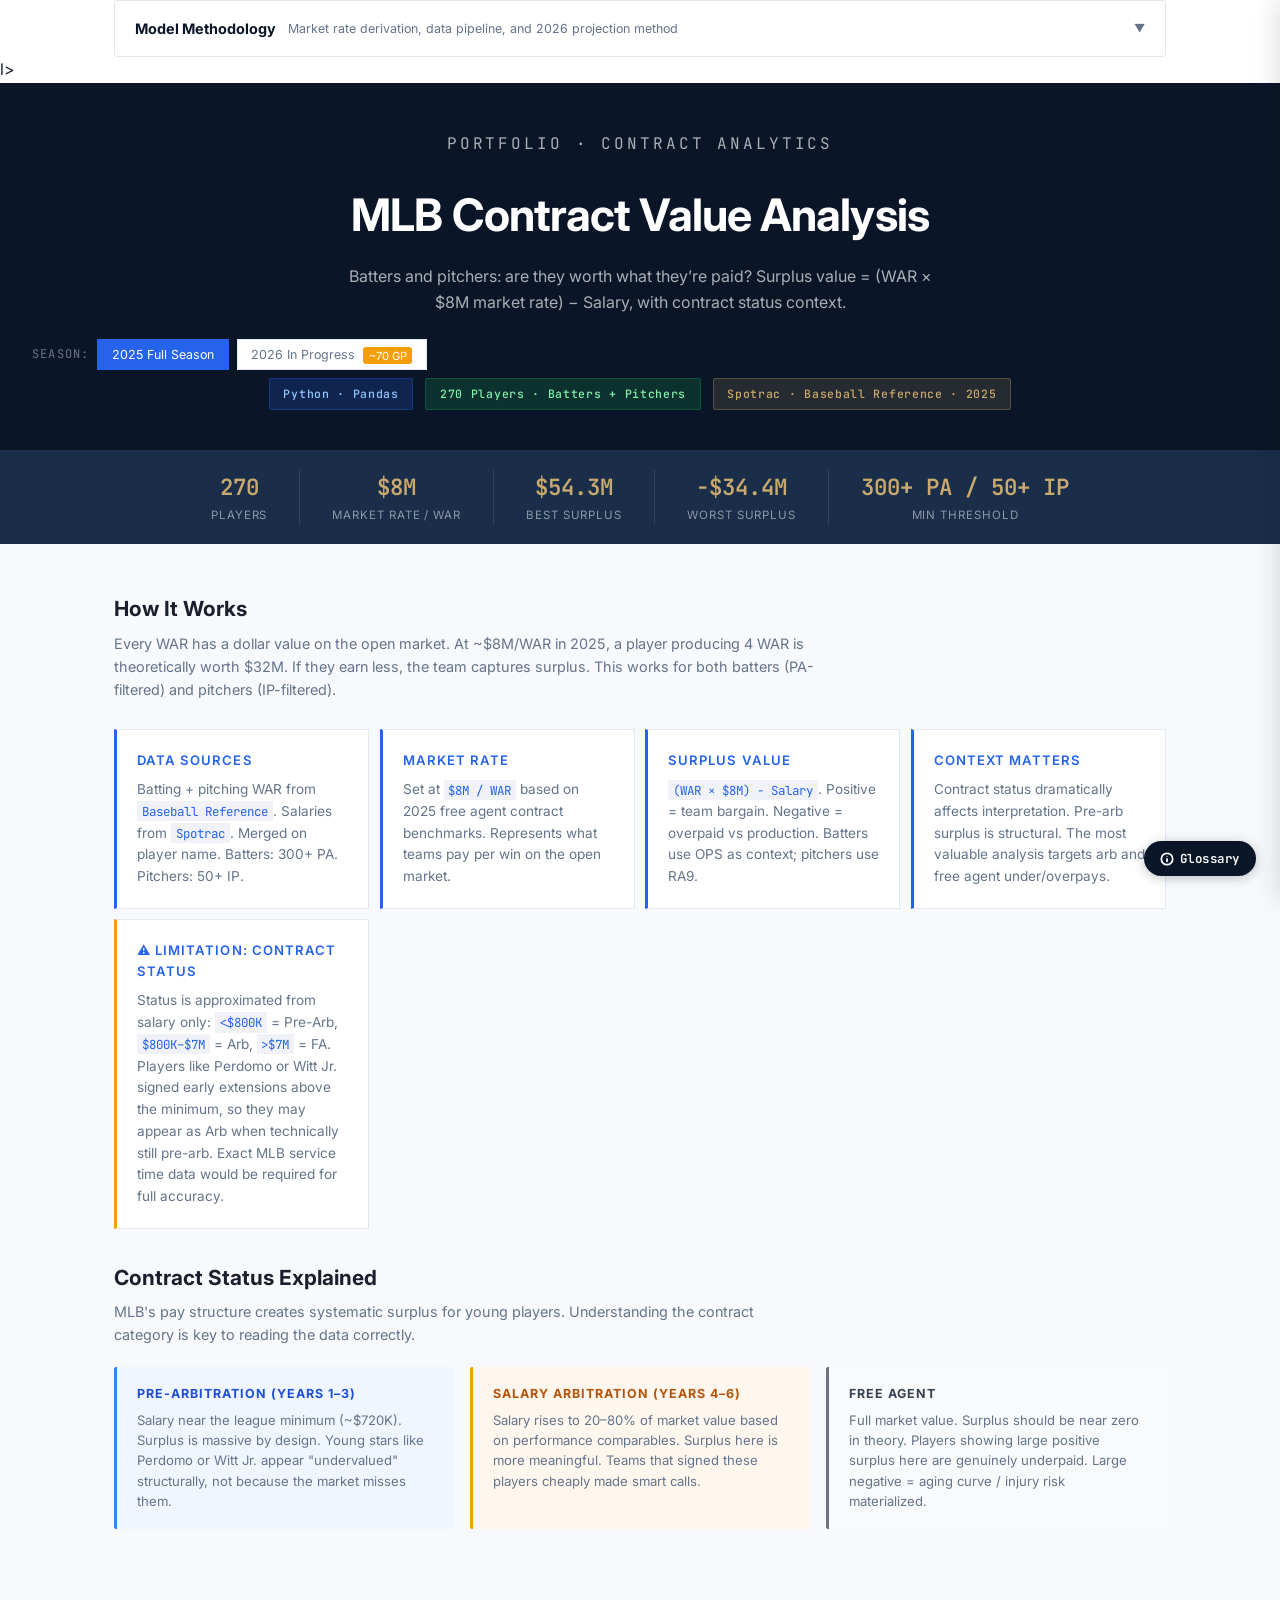
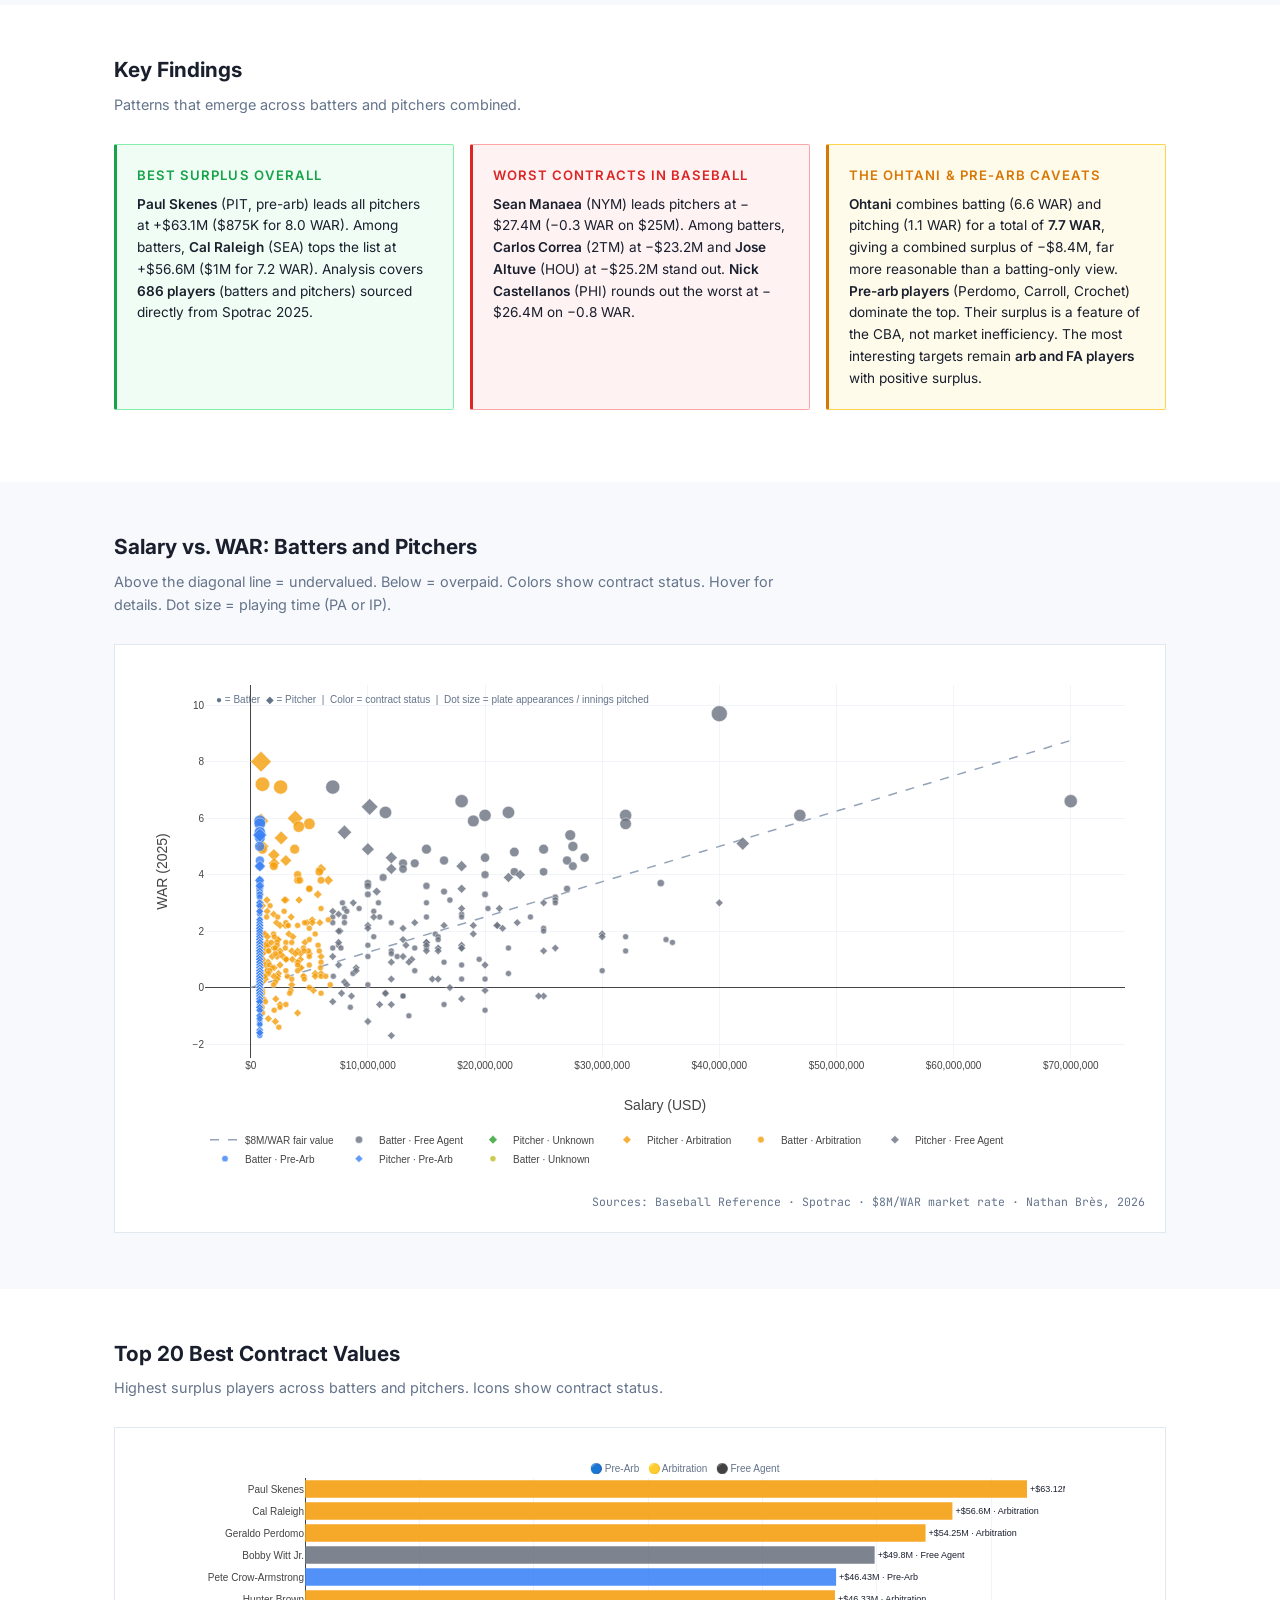
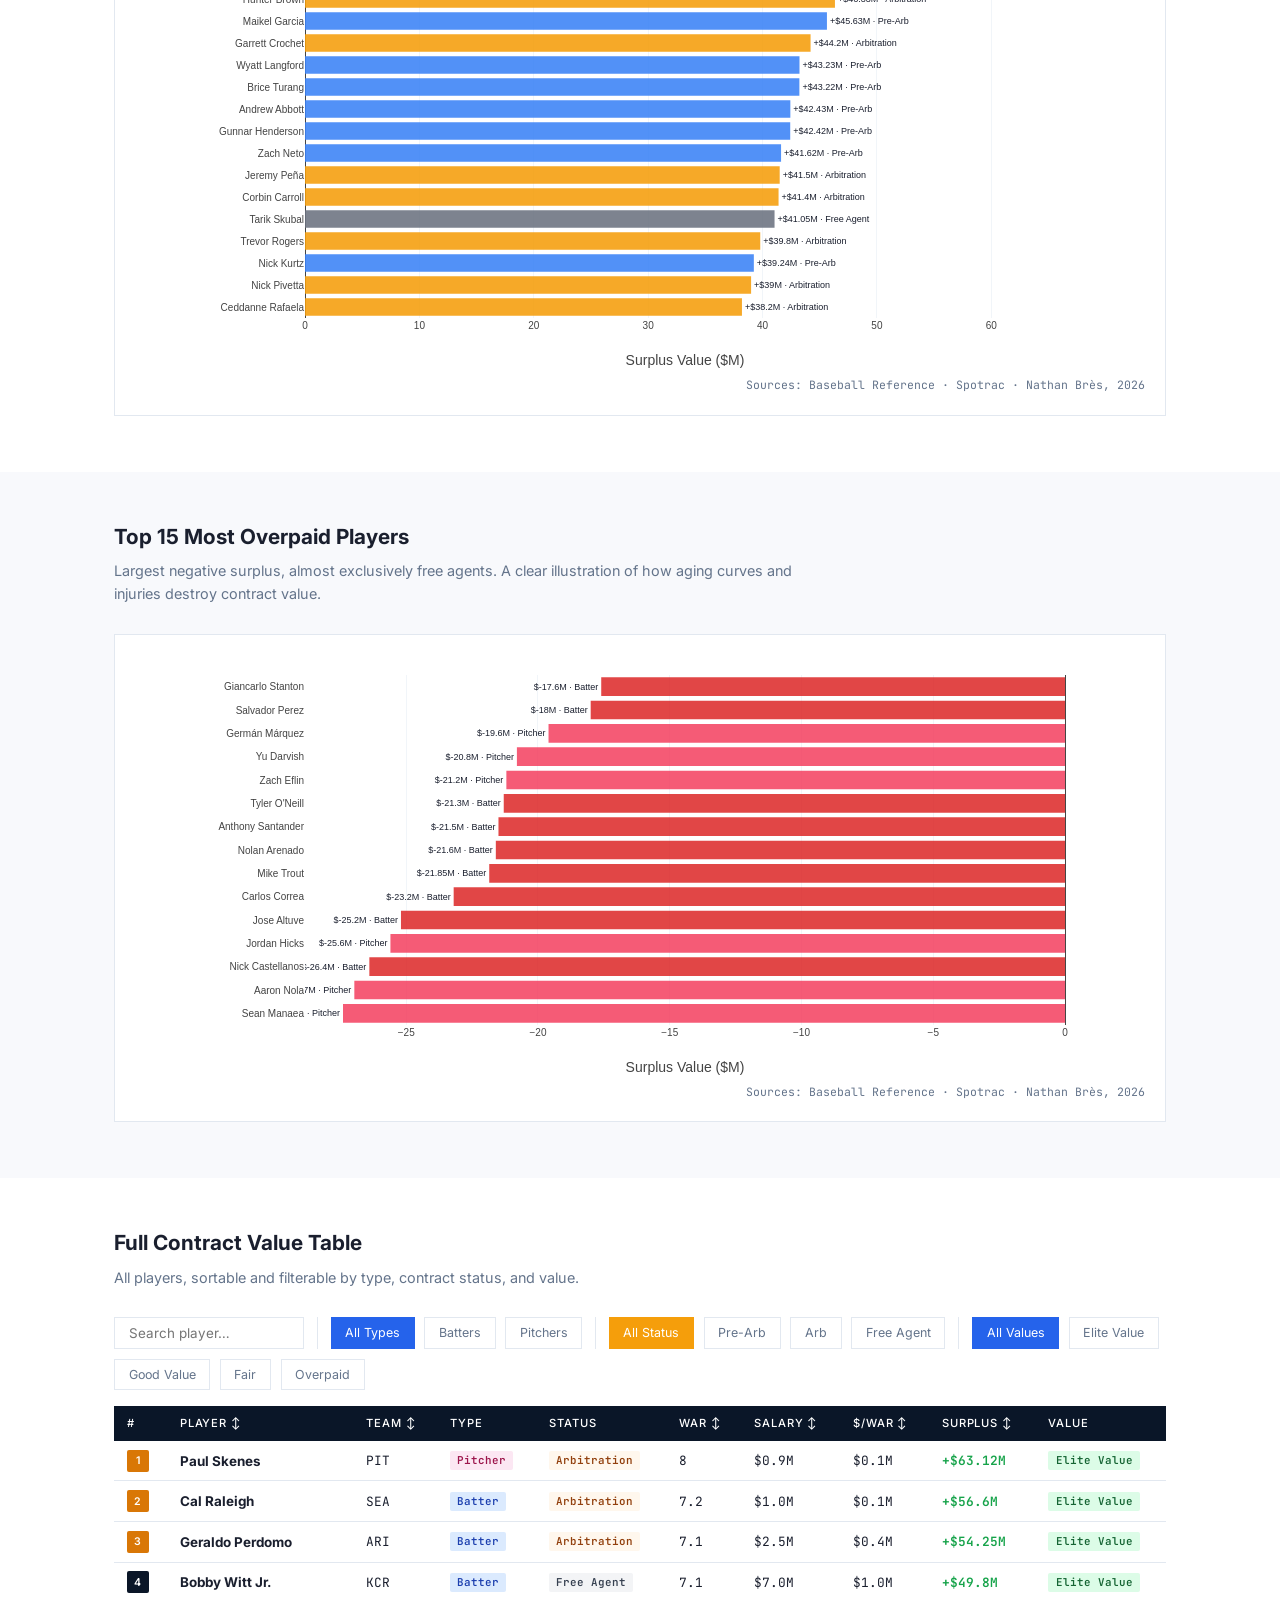
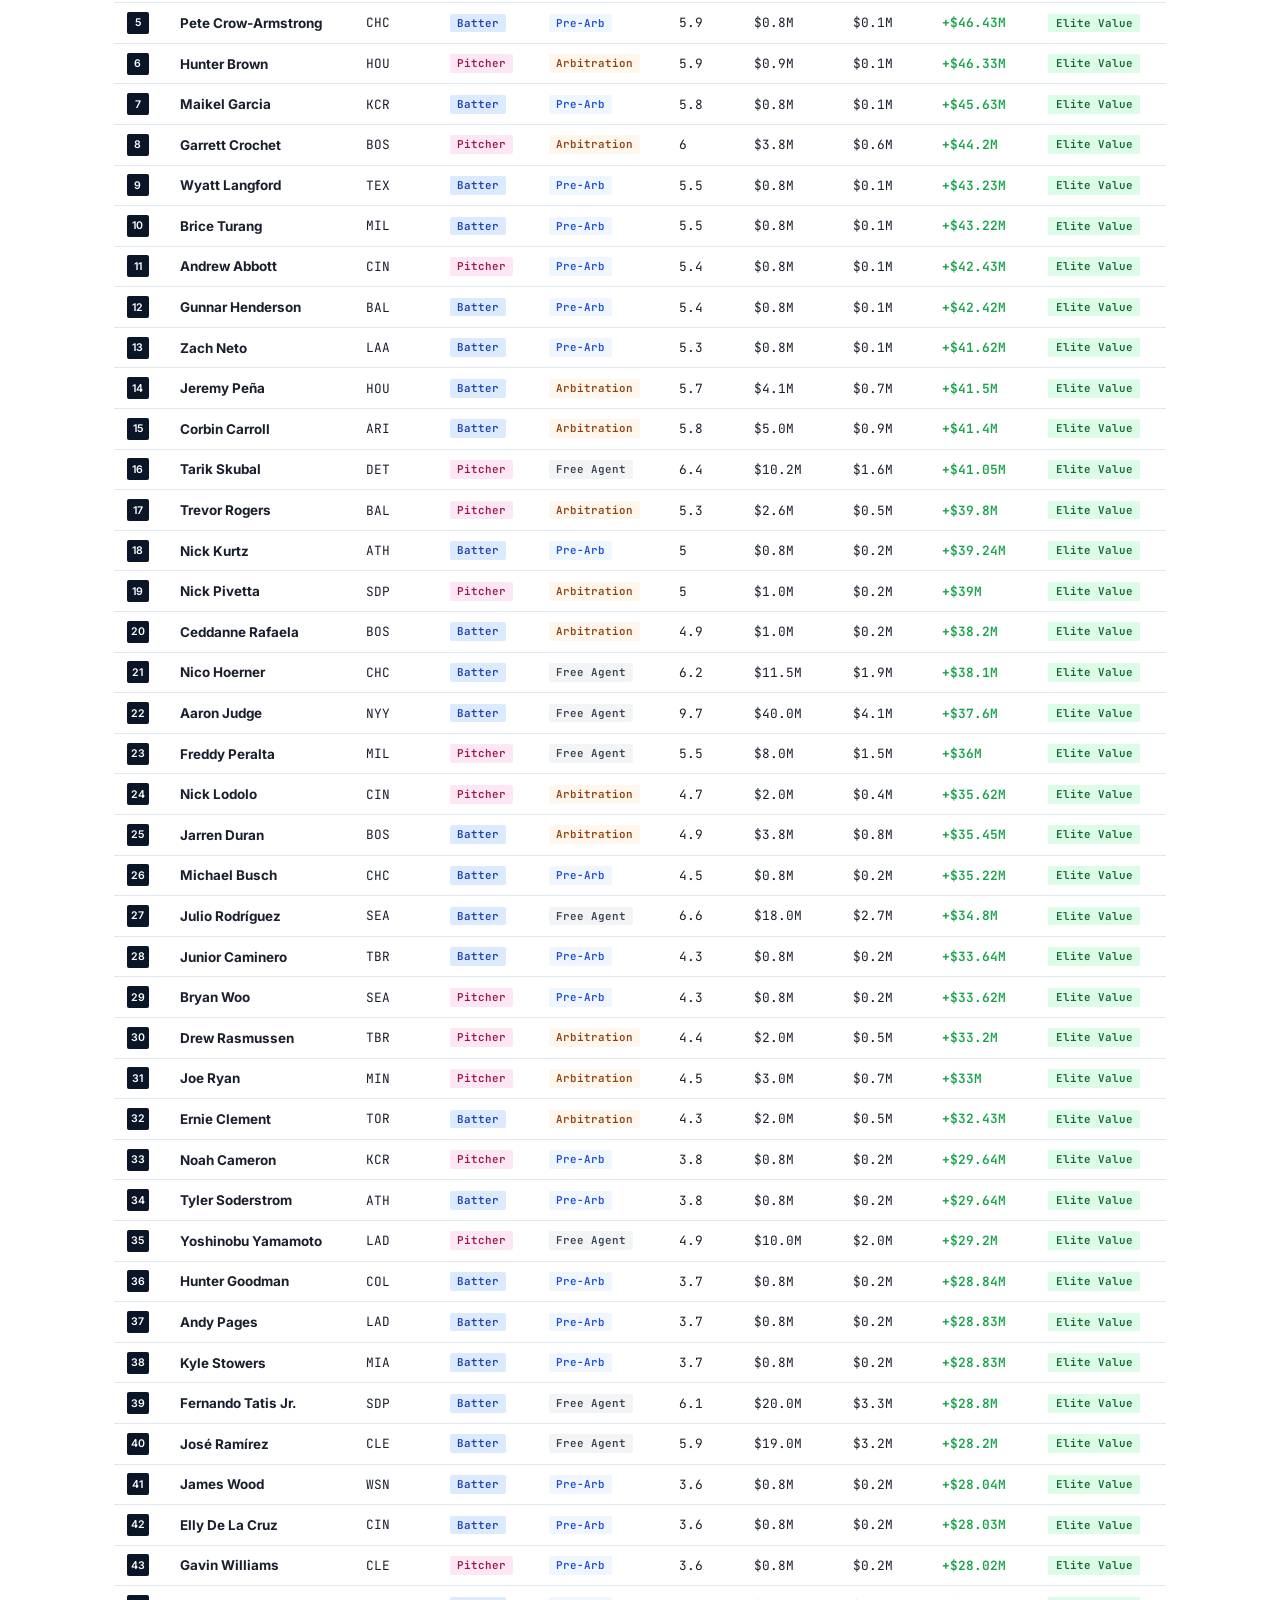
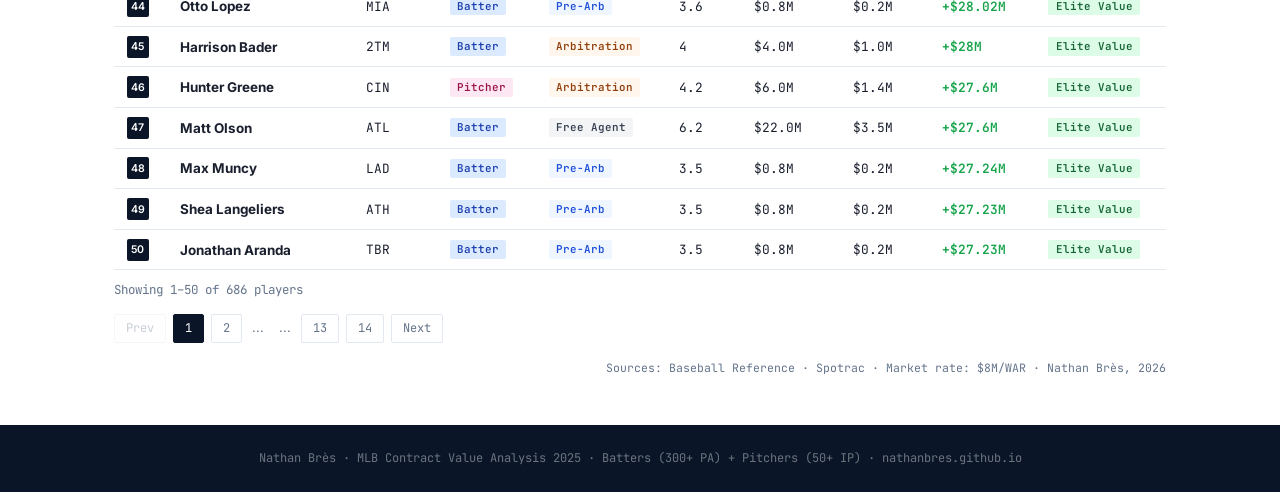
==== contract-value.html @ 03ee5c12 "Add Model Methodology accordion to OPS, Statcast, and Contract Value analyses" ====
<!DOCTYPE htm

<div class="section" style="padding-top:0">
  <div class="container">
    <details class="method-details">
      <summary class="method-summary">
        <span class="method-label">Model Methodology</span>
        <span class="method-hint">Market rate derivation, data pipeline, and 2026 projection method</span>
        <span class="method-chevron">&#9660;</span>
      </summary>
      <div class="method-body">
        <p class="method-intro">The surplus value framework converts WAR into dollars using an open-market rate, then compares that to actual salaries to identify mispriced contracts. Both the 2025 full-season dataset and a 2026 in-progress projection are available.</p>
        <h3 class="method-h3">The Surplus Value Formula</h3>
        <div class="method-formula"><code>Surplus Value ($M) = (WAR &times; $8M) &minus; Actual Salary</code></div>
        <p class="method-intro" style="margin-top:.75rem">Positive = player is underpaid relative to their production. Negative = overpaid. The $8M/WAR rate is the estimated free-agent market price per win in 2025, derived from multi-year free-agent contract analysis.</p>
        <h3 class="method-h3">Why $8M per WAR?</h3>
        <div class="method-grid">
          <div class="method-comp"><div class="method-comp-header"><span class="method-weight">$M</span><span class="method-comp-name">Free-agent benchmarks</span></div><p class="method-comp-desc">Analysis of 2023&ndash;2025 free-agent signings shows the market has paid approximately $7.5M&ndash;$9M per projected WAR. $8M is the midpoint estimate.</p></div>
          <div class="method-comp"><div class="method-comp-header"><span class="method-weight">!</span><span class="method-comp-name">FA rate only</span></div><p class="method-comp-desc">Pre-arb and arbitration players are structurally underpaid versus this rate. Their surplus reflects CBA rules, not individual market mispricing.</p></div>
        </div>
        <h3 class="method-h3">Data Pipeline</h3>
        <div class="method-example">
          <div class="method-ex-row"><span class="method-ex-label">WAR (batters)</span><span class="method-ex-val">Baseball Reference</span><span class="method-ex-note">min 200 PA (2025), min 100 PA (2026)</span></div>
          <div class="method-ex-row"><span class="method-ex-label">WAR (pitchers)</span><span class="method-ex-val">Baseball Reference</span><span class="method-ex-note">min 50 IP (2025), min 20 IP (2026)</span></div>
          <div class="method-ex-row"><span class="method-ex-label">Salaries</span><span class="method-ex-val">Spotrac</span><span class="method-ex-note">scraped via HTML source, 1,269+ players</span></div>
          <div class="method-ex-row"><span class="method-ex-label">Deduplication</span><span class="method-ex-val">Highest WAR kept</span><span class="method-ex-note">for mid-season trades (2TM/3TM entries)</span></div>
          <div class="method-ex-row highlight"><span class="method-ex-label">Total dataset</span><span class="method-ex-val">686 players (2025)</span><span class="method-ex-note">batters + pitchers combined</span></div>
        </div>
        <h3 class="method-h3">2026 Projection Method</h3>
        <div class="method-grid">
          <div class="method-comp"><div class="method-comp-header"><span class="method-weight">&#x21C4;</span><span class="method-comp-name">WAR annualization</span></div><p class="method-comp-desc">2026 WAR captured mid-season (~70 games) and projected over 162 games: <code>WAR_proj = WAR &times; (162 / 70)</code>. Treat as directional signal, not final verdict.</p></div>
          <div class="method-comp"><div class="method-comp-header"><span class="method-weight">!</span><span class="method-comp-name">Early-season noise</span></div><p class="method-comp-desc">Small-sample WAR in April&ndash;June is noisier than full-season WAR. Extreme 2026 values should be interpreted cautiously until more games are played.</p></div>
        </div>
        <p class="method-caveat">This model applies a single $8M/WAR rate uniformly across all positions. In practice, catchers, shortstops, and center fielders command positional premiums beyond raw WAR. The framework intentionally ignores positional context to keep surplus value calculations clean and comparable across the roster.</p>
      </div>
    </details>
  </div>
</div>

l>
<html lang="en">
<head>
  <meta charset="UTF-8"/>
  <meta name="viewport" content="width=device-width,initial-scale=1.0"/>
  <title>MLB Contract Value Analysis | Nathan Brès</title>
  <script src="https://cdn.plot.ly/plotly-2.27.0.min.js"></script>
  <link href="https://fonts.googleapis.com/css2?family=Inter:wght@300;400;500;600;700&family=JetBrains+Mono:wght@400;500&display=swap" rel="stylesheet"/>
  <style>
    :root{--bg:#fff;--bg2:#f8f9fc;--bg3:#f0f2f8;--navy:#0A1628;--navy2:#1a2e4a;--text:#1a1f2e;--muted:#64748b;--border:#e2e8f0;--blue:#2563eb;--green:#16a34a;--red:#dc2626;--gold:#d97706;--font:'Inter',sans-serif;--mono:'JetBrains Mono',monospace}
    *{box-sizing:border-box;margin:0;padding:0}
    body{font-family:var(--font);background:var(--bg);color:var(--text);line-height:1.6}
    .page-header{background:var(--navy);color:#fff;padding:3rem 2rem 2.5rem;text-align:center}
    .eyebrow{font-family:var(--mono);font-size:.72rem;letter-spacing:.18em;text-transform:uppercase;color:#C8A96E;margin-bottom:.75rem}
    .page-header h1{font-size:clamp(1.8rem,4vw,2.8rem);font-weight:700;letter-spacing:-.02em;margin-bottom:.75rem}
    .page-header p{font-size:1rem;color:rgba(255,255,255,.65);max-width:620px;margin:0 auto 1.5rem}
    .badges{display:flex;gap:.75rem;justify-content:center;flex-wrap:wrap}
    .badge{font-family:var(--mono);font-size:.72rem;padding:.35rem .85rem;border-radius:2px;letter-spacing:.06em;font-weight:500}
    .badge-blue{background:rgba(37,99,235,.2);color:#93c5fd;border:1px solid rgba(37,99,235,.3)}
    .badge-green{background:rgba(22,163,74,.2);color:#86efac;border:1px solid rgba(22,163,74,.3)}
    .badge-gold{background:rgba(200,169,110,.15);color:#C8A96E;border:1px solid rgba(200,169,110,.3)}
    .stats-bar{background:var(--navy2);padding:1.25rem 2rem}
    .stats-inner{max-width:1100px;margin:0 auto;display:flex;gap:2rem;justify-content:center;flex-wrap:wrap}
    .stat-item{text-align:center}
    .stat-value{font-family:var(--mono);font-size:1.4rem;font-weight:600;color:#C8A96E;display:block}
    .stat-label{font-size:.72rem;color:rgba(255,255,255,.5);letter-spacing:.08em;text-transform:uppercase}
    .stat-div{width:1px;background:rgba(255,255,255,.1);align-self:stretch}
    .container{max-width:1100px;margin:0 auto;padding:0 1.5rem}
    .section{padding:3rem 1.5rem}
    .section:nth-child(even){background:var(--bg2)}
    .section-title{font-size:1.3rem;font-weight:700;margin-bottom:.4rem}
    .section-desc{font-size:.9rem;color:var(--muted);margin-bottom:1.75rem;max-width:700px}
    .method-grid{display:grid;grid-template-columns:repeat(auto-fit,minmax(210px,1fr));gap:1rem;margin-bottom:1.5rem}
    .method-card{background:var(--bg);border:1px solid var(--border);padding:1.25rem;border-left:3px solid var(--blue)}
    .method-card h4{font-size:.82rem;font-weight:600;color:var(--blue);text-transform:uppercase;letter-spacing:.08em;margin-bottom:.5rem}
    .method-card p{font-size:.85rem;color:var(--muted);line-height:1.6}
    .method-card code{font-family:var(--mono);font-size:.78rem;background:var(--bg3);padding:.1rem .3rem;color:var(--blue)}
    /* Contract status explainer */
    .status-grid{display:grid;grid-template-columns:repeat(auto-fit,minmax(200px,1fr));gap:1rem;margin-bottom:1.75rem}
    .status-card{padding:1.1rem 1.25rem;border-radius:2px;border-left:3px solid}
    .status-card.pre{background:#eff6ff;border-color:#3b82f6}
    .status-card.arb{background:#fff7ed;border-color:#f59e0b}
    .status-card.fa{background:#f9fafb;border-color:#6b7280}
    .status-card h4{font-size:.78rem;font-weight:700;text-transform:uppercase;letter-spacing:.08em;margin-bottom:.35rem}
    .status-card.pre h4{color:#1d4ed8}
    .status-card.arb h4{color:#b45309}
    .status-card.fa h4{color:#374151}
    .status-card p{font-size:.82rem;color:var(--muted);line-height:1.55}
    .key-findings{display:grid;grid-template-columns:repeat(auto-fit,minmax(280px,1fr));gap:1rem;margin-bottom:1.5rem}
    .finding-card{padding:1.25rem;border-radius:2px}
    .finding-card.green{background:#f0fdf4;border:1px solid #86efac;border-left:3px solid var(--green)}
    .finding-card.red{background:#fef2f2;border:1px solid #fca5a5;border-left:3px solid var(--red)}
    .finding-card.gold{background:#fffbeb;border:1px solid #fcd34d;border-left:3px solid var(--gold)}
    .finding-card h4{font-size:.82rem;font-weight:600;text-transform:uppercase;letter-spacing:.08em;margin-bottom:.5rem}
    .finding-card.green h4{color:var(--green)}.finding-card.red h4{color:var(--red)}.finding-card.gold h4{color:var(--gold)}
    .finding-card p{font-size:.85rem;color:var(--text);line-height:1.6}
    .finding-card strong{font-weight:600}
    .chart-box{background:var(--bg);border:1px solid var(--border);padding:1.25rem;margin-bottom:.5rem}
    .chart-source{font-size:.72rem;color:var(--muted);font-family:var(--mono);text-align:right;padding-top:.5rem}
    /* Filters row */
    .filter-row{display:flex;gap:.6rem;flex-wrap:wrap;margin-bottom:1rem;align-items:center}
    .search-input{padding:.45rem .9rem;border:1px solid var(--border);background:var(--bg);font-family:var(--font);font-size:.84rem;color:var(--text);outline:none;width:190px}
    .search-input:focus{border-color:var(--blue)}
    .filter-btn{padding:.45rem .85rem;border:1px solid var(--border);background:var(--bg);font-family:var(--font);font-size:.78rem;color:var(--muted);cursor:pointer;transition:all .15s;white-space:nowrap}
    .filter-btn.active,.filter-btn:hover{background:var(--blue);color:#fff;border-color:var(--blue)}
    .filter-btn.arb.active,.filter-btn.arb:hover{background:#f59e0b;border-color:#f59e0b}
    .filter-btn.fa.active,.filter-btn.fa:hover{background:#374151;border-color:#374151}
    .filter-sep{width:1px;background:var(--border);align-self:stretch;margin:0 .2rem}
    /* Table */
    .val-table{width:100%;border-collapse:collapse;font-size:.84rem}
    .val-table th{background:var(--navy);color:#fff;padding:.65rem .8rem;text-align:left;font-size:.7rem;letter-spacing:.08em;text-transform:uppercase;font-weight:500;white-space:nowrap;cursor:pointer;user-select:none}
    .val-table th:hover{background:var(--navy2)}
    .val-table td{padding:.55rem .8rem;border-bottom:1px solid var(--border)}
    .val-table tr:hover td{background:var(--bg2)}
    .tag{font-size:.68rem;font-weight:600;padding:.15rem .45rem;border-radius:2px;font-family:var(--mono);white-space:nowrap}
    .tag-elite{background:#dcfce7;color:#166534}
    .tag-good{background:#d1fae5;color:#065f46}
    .tag-fair{background:#f3f4f6;color:#374151}
    .tag-over{background:#fee2e2;color:#991b1b}
    .tag-unknown{background:#f1f5f9;color:#94a3b8}
    .tag-bat{background:#dbeafe;color:#1e40af}
    .tag-pit{background:#fce7f3;color:#9d174d}
    .tag-pre{background:#eff6ff;color:#1d4ed8}
    .tag-arb{background:#fff7ed;color:#92400e}
    .tag-fa{background:#f3f4f6;color:#374151}
    .mono{font-family:var(--mono);font-size:.8rem}
    .pos-val{color:var(--green);font-weight:600;font-family:var(--mono);font-size:.8rem}
    .neg-val{color:var(--red);font-weight:500;font-family:var(--mono);font-size:.8rem}
    .rank-badge{display:inline-flex;align-items:center;justify-content:center;width:22px;height:22px;background:var(--navy);color:#fff;font-size:.66rem;font-weight:600;border-radius:2px}
    .rank-badge.top3{background:#d97706}
    .page-footer{background:var(--navy);color:rgba(255,255,255,.4);text-align:center;padding:1.5rem;font-size:.75rem;font-family:var(--mono)}
    .pagination{display:flex;gap:.4rem;align-items:center;margin-top:.85rem;flex-wrap:wrap}
    .page-btn{padding:.35rem .7rem;border:1px solid var(--border);background:var(--bg);font-family:var(--mono);font-size:.75rem;color:var(--muted);cursor:pointer;border-radius:2px;transition:all .15s}
    .page-btn:hover,.page-btn.active{background:var(--navy);color:#fff;border-color:var(--navy)}
    .page-btn:disabled{opacity:.35;cursor:default}
    @media(max-width:640px){
      .stats-inner{gap:1rem}.stat-div{display:none}
      .val-table{font-size:.73rem}.val-table th,.val-table td{padding:.4rem .45rem}
      .val-table th:nth-child(6),.val-table td:nth-child(6),
      .val-table th:nth-child(7),.val-table td:nth-child(7),
      .val-table th:nth-child(9),.val-table td:nth-child(9){display:none}
    }
  .method-details{border:1px solid var(--border);border-radius:3px;background:var(--bg)}
    .method-summary{display:flex;align-items:center;gap:.75rem;padding:1rem 1.25rem;cursor:pointer;list-style:none;user-select:none}
    .method-summary::-webkit-details-marker{display:none}
    .method-summary:hover{background:var(--bg2)}
    .method-label{font-weight:700;font-size:.9rem;color:var(--navy)}
    .method-hint{font-size:.78rem;color:var(--muted);flex:1}
    .method-chevron{font-size:.7rem;color:var(--muted);transition:transform .2s}
    details[open] .method-chevron{transform:rotate(180deg)}
    .method-body{padding:1.25rem 1.25rem 1.5rem;border-top:1px solid var(--border)}
    .method-intro{font-size:.85rem;color:var(--text);line-height:1.6;margin-bottom:1.25rem}
    .method-h3{font-size:.8rem;font-weight:700;text-transform:uppercase;letter-spacing:.08em;color:var(--muted);margin:1.25rem 0 .6rem}
    .method-formula{background:var(--bg2);border:1px solid var(--border);border-radius:2px;padding:.9rem 1rem;margin-bottom:1rem}
    .method-formula code{font-family:var(--mono);font-size:.78rem;color:var(--navy);line-height:1.6}
    .method-grid{display:grid;grid-template-columns:repeat(auto-fill,minmax(240px,1fr));gap:.65rem;margin-bottom:1rem}
    .method-comp{background:var(--bg2);border:1px solid var(--border);border-radius:2px;padding:.8rem .9rem}
    .method-comp-header{display:flex;align-items:center;gap:.5rem;margin-bottom:.35rem}
    .method-weight{background:var(--navy);color:#fff;font-family:var(--mono);font-size:.7rem;font-weight:700;padding:.15rem .4rem;border-radius:2px}
    .method-comp-name{font-weight:700;font-size:.82rem;color:var(--navy)}
    .method-comp-desc{font-size:.78rem;color:var(--muted);line-height:1.5;margin:0}
    .method-example{background:var(--bg2);border:1px solid var(--border);border-radius:2px;overflow:hidden;margin-bottom:1rem}
    .method-ex-row{display:grid;grid-template-columns:140px 1fr 1fr;align-items:center;padding:.5rem .9rem;border-bottom:1px solid var(--border);font-size:.78rem}
    .method-ex-row:last-child{border-bottom:none}
    .method-ex-row.highlight{background:#f0fdf4}
    .method-ex-label{font-family:var(--mono);font-size:.72rem;color:var(--muted)}
    .method-ex-val{font-weight:700;color:var(--navy)}
    .method-ex-note{color:var(--muted);font-size:.72rem}
    .method-caveat{font-size:.75rem;color:var(--muted);line-height:1.55;font-style:italic;margin:0}
    @media(max-width:640px){.method-ex-row{grid-template-columns:120px 1fr}.method-ex-note{display:none}.method-grid{grid-template-columns:1fr}}
    </style>
</head>
<body>

<div class="page-header">
  <p class="eyebrow">Portfolio · Contract Analytics</p>
  <h1>MLB Contract Value Analysis</h1>
  <p>Batters and pitchers: are they worth what they’re paid? Surplus value = (WAR × $8M market rate) − Salary, with contract status context.</p>
  <div style="margin:1rem 0 .5rem;display:flex;align-items:center;gap:.5rem;flex-wrap:wrap">
    <span style="font-family:var(--mono);font-size:.75rem;color:var(--muted);text-transform:uppercase;letter-spacing:.1em">Season:</span>
    <button id="btn-2025" class="filter-btn active" onclick="switchYear(2025)">2025 Full Season</button>
    <button id="btn-2026" class="filter-btn" onclick="switchYear(2026)">2026 In Progress <span style="font-size:.7rem;background:#f59e0b;color:#fff;padding:.1rem .35rem;border-radius:3px;margin-left:.25rem">~70 GP</span></button>
  </div>
  <p id="year-note-2026" style="display:none;font-size:.8rem;color:var(--muted);font-style:italic;margin:.25rem 0 .75rem">2026 WAR is projected over a full season based on current pace (70 games played). Treat as early-season signal, not final verdict.</p>
  <div class="badges">
    <span class="badge badge-blue">Python · Pandas</span>
    <span class="badge badge-green">270 Players · Batters + Pitchers</span>
    <span class="badge badge-gold">Spotrac · Baseball Reference · 2025</span>
  </div>
</div>

<div class="stats-bar">
  <div class="stats-inner">
    <div class="stat-item"><span class="stat-value" id="stat-total">270</span><span class="stat-label">Players</span></div>
    <div class="stat-div"></div>
    <div class="stat-item"><span class="stat-value">$8M</span><span class="stat-label">Market Rate / WAR</span></div>
    <div class="stat-div"></div>
    <div class="stat-item"><span class="stat-value">$54.3M</span><span class="stat-label">Best Surplus</span></div>
    <div class="stat-div"></div>
    <div class="stat-item"><span class="stat-value">−$34.4M</span><span class="stat-label">Worst Surplus</span></div>
    <div class="stat-div"></div>
    <div class="stat-item"><span class="stat-value">300+ PA / 50+ IP</span><span class="stat-label">Min Threshold</span></div>
  </div>
</div>

<!-- Methodology -->
<div class="section">
  <div class="container">
    <h2 class="section-title">How It Works</h2>
    <p class="section-desc">Every WAR has a dollar value on the open market. At ~$8M/WAR in 2025, a player producing 4 WAR is theoretically worth $32M. If they earn less, the team captures surplus. This works for both batters (PA-filtered) and pitchers (IP-filtered).</p>
    <div class="method-grid">
      <div class="method-card">
        <h4>Data Sources</h4>
        <p>Batting + pitching WAR from <code>Baseball Reference</code>. Salaries from <code>Spotrac</code>. Merged on player name. Batters: 300+ PA. Pitchers: 50+ IP.</p>
      </div>
      <div class="method-card">
        <h4>Market Rate</h4>
        <p>Set at <code>$8M / WAR</code> based on 2025 free agent contract benchmarks. Represents what teams pay per win on the open market.</p>
      </div>
      <div class="method-card">
        <h4>Surplus Value</h4>
        <p><code>(WAR × $8M) − Salary</code>. Positive = team bargain. Negative = overpaid vs production. Batters use OPS as context; pitchers use RA9.</p>
      </div>
      <div class="method-card">
        <h4>Context Matters</h4>
        <p>Contract status dramatically affects interpretation. Pre-arb surplus is structural. The most valuable analysis targets arb and free agent under/overpays.</p>
      </div>
      <div class="method-card" style="border-left-color:#f59e0b">
        <h4>⚠ Limitation: Contract Status</h4>
        <p>Status is approximated from salary only: <code>&lt;$800K</code> = Pre-Arb, <code>$800K–$7M</code> = Arb, <code>&gt;$7M</code> = FA. Players like Perdomo or Witt Jr. signed early extensions above the minimum, so they may appear as Arb when technically still pre-arb. Exact MLB service time data would be required for full accuracy.</p>
      </div>
    </div>

    <h2 class="section-title" style="margin-top:2rem">Contract Status Explained</h2>
    <p class="section-desc" style="margin-bottom:1.25rem">MLB's pay structure creates systematic surplus for young players. Understanding the contract category is key to reading the data correctly.</p>
    <div class="status-grid">
      <div class="status-card pre">
        <h4>Pre-Arbitration (Years 1–3)</h4>
        <p>Salary near the league minimum (~$720K). Surplus is massive by design. Young stars like Perdomo or Witt Jr. appear "undervalued" structurally, not because the market misses them.</p>
      </div>
      <div class="status-card arb">
        <h4>Salary Arbitration (Years 4–6)</h4>
        <p>Salary rises to 20–80% of market value based on performance comparables. Surplus here is more meaningful. Teams that signed these players cheaply made smart calls.</p>
      </div>
      <div class="status-card fa">
        <h4>Free Agent</h4>
        <p>Full market value. Surplus should be near zero in theory. Players showing large positive surplus here are genuinely underpaid. Large negative = aging curve / injury risk materialized.</p>
      </div>
    </div>
  </div>
</div>

<!-- Key Findings -->
<div class="section">
  <div class="container">
    <h2 class="section-title">Key Findings</h2>
    <p class="section-desc">Patterns that emerge across batters and pitchers combined.</p>
    <div class="key-findings">
      <div class="finding-card green">
        <h4>Best Surplus Overall</h4>
        <p><strong>Paul Skenes</strong> (PIT, pre-arb) leads all pitchers at +$63.1M ($875K for 8.0 WAR). Among batters, <strong>Cal Raleigh</strong> (SEA) tops the list at +$56.6M ($1M for 7.2 WAR). Analysis covers <strong>686 players</strong> (batters and pitchers) sourced directly from Spotrac 2025.</p>
      </div>
      <div class="finding-card red">
        <h4>Worst Contracts in Baseball</h4>
        <p><strong>Sean Manaea</strong> (NYM) leads pitchers at −$27.4M (−0.3 WAR on $25M). Among batters, <strong>Carlos Correa</strong> (2TM) at −$23.2M and <strong>Jose Altuve</strong> (HOU) at −$25.2M stand out. <strong>Nick Castellanos</strong> (PHI) rounds out the worst at −$26.4M on −0.8 WAR.</p>
      </div>
      <div class="finding-card gold">
        <h4>The Ohtani & Pre-Arb Caveats</h4>
        <p><strong>Ohtani</strong> combines batting (6.6 WAR) and pitching (1.1 WAR) for a total of <strong>7.7 WAR</strong>, giving a combined surplus of −$8.4M, far more reasonable than a batting-only view. <strong>Pre-arb players</strong> (Perdomo, Carroll, Crochet) dominate the top. Their surplus is a feature of the CBA, not market inefficiency. The most interesting targets remain <strong>arb and FA players</strong> with positive surplus.</p>
      </div>
    </div>
  </div>
</div>

<!-- Scatter -->
<div class="section">
  <div class="container">
    <h2 class="section-title">Salary vs. WAR: Batters and Pitchers</h2>
    <p class="section-desc">Above the diagonal line = undervalued. Below = overpaid. Colors show contract status. Hover for details. Dot size = playing time (PA or IP).</p>
    <div class="chart-box">
      <div id="chart-scatter" style="height:520px"></div>
      <div class="chart-source">Sources: Baseball Reference · Spotrac · $8M/WAR market rate · Nathan Brès, 2026</div>
    </div>
  </div>
</div>

<!-- Top 20 -->
<div class="section">
  <div class="container">
    <h2 class="section-title">Top 20 Best Contract Values</h2>
    <p class="section-desc">Highest surplus players across batters and pitchers. Icons show contract status.</p>
    <div class="chart-box">
      <div id="chart-top" style="height:520px"></div>
      <div class="chart-source">Sources: Baseball Reference · Spotrac · Nathan Brès, 2026</div>
    </div>
  </div>
</div>

<!-- Bottom 15 -->
<div class="section">
  <div class="container">
    <h2 class="section-title">Top 15 Most Overpaid Players</h2>
    <p class="section-desc">Largest negative surplus, almost exclusively free agents. A clear illustration of how aging curves and injuries destroy contract value.</p>
    <div class="chart-box">
      <div id="chart-bot" style="height:420px"></div>
      <div class="chart-source">Sources: Baseball Reference · Spotrac · Nathan Brès, 2026</div>
    </div>
  </div>
</div>

<!-- Full Table -->
<div class="section">
  <div class="container">
    <h2 class="section-title">Full Contract Value Table</h2>
    <p class="section-desc">All players, sortable and filterable by type, contract status, and value.</p>
    <div class="filter-row">
      <input class="search-input" id="searchInput" type="text" placeholder="Search player…"/>
      <div class="filter-sep"></div>
      <button class="filter-btn active" onclick="setFilter('type','all',this)">All Types</button>
      <button class="filter-btn" onclick="setFilter('type','Batter',this)">Batters</button>
      <button class="filter-btn" onclick="setFilter('type','Pitcher',this)">Pitchers</button>
      <div class="filter-sep"></div>
      <button class="filter-btn active arb" onclick="setFilter('status','all',this)">All Status</button>
      <button class="filter-btn arb" onclick="setFilter('status','Pre-Arb',this)">Pre-Arb</button>
      <button class="filter-btn arb" onclick="setFilter('status','Arbitration',this)">Arb</button>
      <button class="filter-btn fa" onclick="setFilter('status','Free Agent',this)">Free Agent</button>
      <div class="filter-sep"></div>
      <button class="filter-btn active" onclick="setFilter('value','all',this)">All Values</button>
      <button class="filter-btn" onclick="setFilter('value','Elite Value',this)" style="--hover:#15803d">Elite Value</button>
      <button class="filter-btn" onclick="setFilter('value','Good Value',this)" style="--hover:#16a34a">Good Value</button>
      <button class="filter-btn" onclick="setFilter('value','Fair',this)" style="--hover:#b45309">Fair</button>
      <button class="filter-btn" onclick="setFilter('value','Overpaid',this)" style="--hover:#dc2626">Overpaid</button>
    </div>
    <div style="overflow-x:auto">
      <table class="val-table">
        <thead>
          <tr>
            <th>#</th>
            <th onclick="sortTable('Player')">Player ↕</th>
            <th onclick="sortTable('Team')">Team ↕</th>
            <th>Type</th>
            <th>Status</th>
            <th onclick="sortTable('WAR')">WAR ↕</th>
            <th onclick="sortTable('Salary_2025')">Salary ↕</th>
            <th onclick="sortTable('dollar_per_WAR_M')">$/WAR ↕</th>
            <th onclick="sortTable('Surplus_Value_M')">Surplus ↕</th>
            <th>Value</th>
          </tr>
        </thead>
        <tbody id="tableBody"></tbody>
      </table>
    </div>
    <p id="tableCount" style="font-size:.78rem;color:var(--muted);margin-top:.6rem;font-family:var(--mono)"></p>
    <div class="pagination" id="tablePagination"></div>
    <div class="chart-source" style="margin-top:.5rem">Sources: Baseball Reference · Spotrac · Market rate: $8M/WAR · Nathan Brès, 2026</div>
  </div>
</div>

<div class="page-footer">Nathan Brès · MLB Contract Value Analysis 2025 · Batters (300+ PA) + Pitchers (50+ IP) · nathanbres.github.io</div>

<script>
const DATA_2025 = [{"Player": "Aaron Judge", "Team": "NYY", "Age": 33.0, "player_type": "Batter", "WAR": 9.7, "Salary_2025": 40000000.0, "Surplus_Value_M": 37.6, "contract_status": "Free Agent", "value_label": "Elite Value"}, {"Player": "Cristopher Sánchez", "Team": "PHI", "Age": 28.0, "player_type": "Pitcher", "WAR": 8.1, "Salary_2025": null, "Surplus_Value_M": null, "contract_status": "Unknown", "value_label": "Unknown"}, {"Player": "Paul Skenes", "Team": "PIT", "Age": 23.0, "player_type": "Pitcher", "WAR": 8.0, "Salary_2025": 875000.0, "Surplus_Value_M": 63.12, "contract_status": "Arbitration", "value_label": "Elite Value"}, {"Player": "Cal Raleigh", "Team": "SEA", "Age": 28.0, "player_type": "Batter", "WAR": 7.2, "Salary_2025": 1000000.0, "Surplus_Value_M": 56.6, "contract_status": "Arbitration", "value_label": "Elite Value"}, {"Player": "Geraldo Perdomo", "Team": "ARI", "Age": 25.0, "player_type": "Batter", "WAR": 7.1, "Salary_2025": 2550000.0, "Surplus_Value_M": 54.25, "contract_status": "Arbitration", "value_label": "Elite Value"}, {"Player": "Bobby Witt Jr.", "Team": "KCR", "Age": 25.0, "player_type": "Batter", "WAR": 7.1, "Salary_2025": 7000000.0, "Surplus_Value_M": 49.8, "contract_status": "Free Agent", "value_label": "Elite Value"}, {"Player": "Shohei Ohtani", "Team": "LAD", "Age": 30.0, "player_type": "Batter", "WAR": 6.6, "Salary_2025": 70000000.0, "Surplus_Value_M": -17.2, "contract_status": "Free Agent", "value_label": "Overpaid"}, {"Player": "Julio Rodríguez", "Team": "SEA", "Age": 24.0, "player_type": "Batter", "WAR": 6.6, "Salary_2025": 18000000.0, "Surplus_Value_M": 34.8, "contract_status": "Free Agent", "value_label": "Elite Value"}, {"Player": "Tarik Skubal", "Team": "DET", "Age": 28.0, "player_type": "Pitcher", "WAR": 6.4, "Salary_2025": 10150000.0, "Surplus_Value_M": 41.05, "contract_status": "Free Agent", "value_label": "Elite Value"}, {"Player": "Nico Hoerner", "Team": "CHC", "Age": 28.0, "player_type": "Batter", "WAR": 6.2, "Salary_2025": 11500000.0, "Surplus_Value_M": 38.1, "contract_status": "Free Agent", "value_label": "Elite Value"}, {"Player": "Matt Olson", "Team": "ATL", "Age": 31.0, "player_type": "Batter", "WAR": 6.2, "Salary_2025": 22000000.0, "Surplus_Value_M": 27.6, "contract_status": "Free Agent", "value_label": "Elite Value"}, {"Player": "Fernando Tatis Jr.", "Team": "SDP", "Age": 26.0, "player_type": "Batter", "WAR": 6.1, "Salary_2025": 20000000.0, "Surplus_Value_M": 28.8, "contract_status": "Free Agent", "value_label": "Elite Value"}, {"Player": "Juan Soto", "Team": "NYM", "Age": 26.0, "player_type": "Batter", "WAR": 6.1, "Salary_2025": 46875000.0, "Surplus_Value_M": 1.92, "contract_status": "Free Agent", "value_label": "Fair"}, {"Player": "Corey Seager", "Team": "TEX", "Age": 31.0, "player_type": "Batter", "WAR": 6.1, "Salary_2025": 32000000.0, "Surplus_Value_M": 16.8, "contract_status": "Free Agent", "value_label": "Good Value"}, {"Player": "Garrett Crochet", "Team": "BOS", "Age": 26.0, "player_type": "Pitcher", "WAR": 6.0, "Salary_2025": 3800000.0, "Surplus_Value_M": 44.2, "contract_status": "Arbitration", "value_label": "Elite Value"}, {"Player": "Hunter Brown", "Team": "HOU", "Age": 26.0, "player_type": "Pitcher", "WAR": 5.9, "Salary_2025": 870000.0, "Surplus_Value_M": 46.33, "contract_status": "Arbitration", "value_label": "Elite Value"}, {"Player": "Pete Crow-Armstrong", "Team": "CHC", "Age": 23.0, "player_type": "Batter", "WAR": 5.9, "Salary_2025": 771000.0, "Surplus_Value_M": 46.43, "contract_status": "Pre-Arb", "value_label": "Elite Value"}, {"Player": "José Ramírez", "Team": "CLE", "Age": 32.0, "player_type": "Batter", "WAR": 5.9, "Salary_2025": 19000000.0, "Surplus_Value_M": 28.2, "contract_status": "Free Agent", "value_label": "Elite Value"}, {"Player": "Maikel Garcia", "Team": "KCR", "Age": 25.0, "player_type": "Batter", "WAR": 5.8, "Salary_2025": 774750.0, "Surplus_Value_M": 45.63, "contract_status": "Pre-Arb", "value_label": "Elite Value"}, {"Player": "Corbin Carroll", "Team": "ARI", "Age": 24.0, "player_type": "Batter", "WAR": 5.8, "Salary_2025": 5000000.0, "Surplus_Value_M": 41.4, "contract_status": "Arbitration", "value_label": "Elite Value"}, {"Player": "Francisco Lindor", "Team": "NYM", "Age": 31.0, "player_type": "Batter", "WAR": 5.8, "Salary_2025": 32000000.0, "Surplus_Value_M": 14.4, "contract_status": "Free Agent", "value_label": "Good Value"}, {"Player": "Jeremy Peña", "Team": "HOU", "Age": 27.0, "player_type": "Batter", "WAR": 5.7, "Salary_2025": 4100000.0, "Surplus_Value_M": 41.5, "contract_status": "Arbitration", "value_label": "Elite Value"}, {"Player": "Wyatt Langford", "Team": "TEX", "Age": 23.0, "player_type": "Batter", "WAR": 5.5, "Salary_2025": 773500.0, "Surplus_Value_M": 43.23, "contract_status": "Pre-Arb", "value_label": "Elite Value"}, {"Player": "Freddy Peralta", "Team": "MIL", "Age": 29.0, "player_type": "Pitcher", "WAR": 5.5, "Salary_2025": 8000000.0, "Surplus_Value_M": 36.0, "contract_status": "Free Agent", "value_label": "Elite Value"}, {"Player": "Brice Turang", "Team": "MIL", "Age": 25.0, "player_type": "Batter", "WAR": 5.5, "Salary_2025": 777100.0, "Surplus_Value_M": 43.22, "contract_status": "Pre-Arb", "value_label": "Elite Value"}, {"Player": "Trea Turner", "Team": "PHI", "Age": 32.0, "player_type": "Batter", "WAR": 5.4, "Salary_2025": 27272727.0, "Surplus_Value_M": 15.93, "contract_status": "Free Agent", "value_label": "Good Value"}, {"Player": "Andrew Abbott", "Team": "CIN", "Age": 26.0, "player_type": "Pitcher", "WAR": 5.4, "Salary_2025": 770000.0, "Surplus_Value_M": 42.43, "contract_status": "Pre-Arb", "value_label": "Elite Value"}, {"Player": "Gunnar Henderson", "Team": "BAL", "Age": 24.0, "player_type": "Batter", "WAR": 5.4, "Salary_2025": 782300.0, "Surplus_Value_M": 42.42, "contract_status": "Pre-Arb", "value_label": "Elite Value"}, {"Player": "Zach Neto", "Team": "LAA", "Age": 24.0, "player_type": "Batter", "WAR": 5.3, "Salary_2025": 780000.0, "Surplus_Value_M": 41.62, "contract_status": "Pre-Arb", "value_label": "Elite Value"}, {"Player": "Trevor Rogers", "Team": "BAL", "Age": 27.0, "player_type": "Pitcher", "WAR": 5.3, "Salary_2025": 2600000.0, "Surplus_Value_M": 39.8, "contract_status": "Arbitration", "value_label": "Elite Value"}, {"Player": "Zack Wheeler", "Team": "PHI", "Age": 35.0, "player_type": "Pitcher", "WAR": 5.1, "Salary_2025": 42000000.0, "Surplus_Value_M": -1.2, "contract_status": "Free Agent", "value_label": "Fair"}, {"Player": "Nick Kurtz", "Team": "ATH", "Age": 22.0, "player_type": "Batter", "WAR": 5.0, "Salary_2025": 760000.0, "Surplus_Value_M": 39.24, "contract_status": "Pre-Arb", "value_label": "Elite Value"}, {"Player": "Cody Bellinger", "Team": "NYY", "Age": 29.0, "player_type": "Batter", "WAR": 5.0, "Salary_2025": 27500000.0, "Surplus_Value_M": 12.5, "contract_status": "Free Agent", "value_label": "Good Value"}, {"Player": "Nick Pivetta", "Team": "SDP", "Age": 32.0, "player_type": "Pitcher", "WAR": 5.0, "Salary_2025": 1000000.0, "Surplus_Value_M": 39.0, "contract_status": "Arbitration", "value_label": "Elite Value"}, {"Player": "Byron Buxton", "Team": "MIN", "Age": 31.0, "player_type": "Batter", "WAR": 4.9, "Salary_2025": 15000000.0, "Surplus_Value_M": 24.2, "contract_status": "Free Agent", "value_label": "Elite Value"}, {"Player": "Yoshinobu Yamamoto", "Team": "LAD", "Age": 26.0, "player_type": "Pitcher", "WAR": 4.9, "Salary_2025": 10000000.0, "Surplus_Value_M": 29.2, "contract_status": "Free Agent", "value_label": "Elite Value"}, {"Player": "Jarren Duran", "Team": "BOS", "Age": 28.0, "player_type": "Batter", "WAR": 4.9, "Salary_2025": 3750000.0, "Surplus_Value_M": 35.45, "contract_status": "Arbitration", "value_label": "Elite Value"}, {"Player": "Ceddanne Rafaela", "Team": "BOS", "Age": 24.0, "player_type": "Batter", "WAR": 4.9, "Salary_2025": 1000000.0, "Surplus_Value_M": 38.2, "contract_status": "Arbitration", "value_label": "Elite Value"}, {"Player": "Mookie Betts", "Team": "LAD", "Age": 32.0, "player_type": "Batter", "WAR": 4.9, "Salary_2025": 25000000.0, "Surplus_Value_M": 14.2, "contract_status": "Free Agent", "value_label": "Good Value"}, {"Player": "George Springer", "Team": "TOR", "Age": 35.0, "player_type": "Batter", "WAR": 4.8, "Salary_2025": 22500000.0, "Surplus_Value_M": 15.9, "contract_status": "Free Agent", "value_label": "Good Value"}, {"Player": "Ranger Suárez", "Team": "PHI", "Age": 29.0, "player_type": "Pitcher", "WAR": 4.8, "Salary_2025": null, "Surplus_Value_M": null, "contract_status": "Unknown", "value_label": "Unknown"}, {"Player": "Nick Lodolo", "Team": "CIN", "Age": 27.0, "player_type": "Pitcher", "WAR": 4.7, "Salary_2025": 1975000.0, "Surplus_Value_M": 35.62, "contract_status": "Arbitration", "value_label": "Elite Value"}, {"Player": "Carlos Rodón", "Team": "NYY", "Age": 32.0, "player_type": "Pitcher", "WAR": 4.7, "Salary_2025": null, "Surplus_Value_M": null, "contract_status": "Unknown", "value_label": "Unknown"}, {"Player": "Kyle Schwarber", "Team": "PHI", "Age": 32.0, "player_type": "Batter", "WAR": 4.6, "Salary_2025": 20000000.0, "Surplus_Value_M": 16.8, "contract_status": "Free Agent", "value_label": "Good Value"}, {"Player": "Vladimir Guerrero Jr.", "Team": "TOR", "Age": 26.0, "player_type": "Batter", "WAR": 4.6, "Salary_2025": 28500000.0, "Surplus_Value_M": 8.3, "contract_status": "Free Agent", "value_label": "Good Value"}, {"Player": "Max Fried", "Team": "NYY", "Age": 31.0, "player_type": "Pitcher", "WAR": 4.6, "Salary_2025": 12000000.0, "Surplus_Value_M": 24.8, "contract_status": "Free Agent", "value_label": "Elite Value"}, {"Player": "Michael Busch", "Team": "CHC", "Age": 27.0, "player_type": "Batter", "WAR": 4.5, "Salary_2025": 780500.0, "Surplus_Value_M": 35.22, "contract_status": "Pre-Arb", "value_label": "Elite Value"}, {"Player": "Kyle Tucker", "Team": "CHC", "Age": 28.0, "player_type": "Batter", "WAR": 4.5, "Salary_2025": 16500000.0, "Surplus_Value_M": 19.5, "contract_status": "Free Agent", "value_label": "Good Value"}, {"Player": "Joe Ryan", "Team": "MIN", "Age": 29.0, "player_type": "Pitcher", "WAR": 4.5, "Salary_2025": 3000000.0, "Surplus_Value_M": 33.0, "contract_status": "Arbitration", "value_label": "Elite Value"}, {"Player": "Dansby Swanson", "Team": "CHC", "Age": 31.0, "player_type": "Batter", "WAR": 4.5, "Salary_2025": 27000000.0, "Surplus_Value_M": 9.0, "contract_status": "Free Agent", "value_label": "Good Value"}, {"Player": "Ketel Marte", "Team": "ARI", "Age": 31.0, "player_type": "Batter", "WAR": 4.4, "Salary_2025": 14000000.0, "Surplus_Value_M": 21.2, "contract_status": "Free Agent", "value_label": "Elite Value"}, {"Player": "Drew Rasmussen", "Team": "TBR", "Age": 29.0, "player_type": "Pitcher", "WAR": 4.4, "Salary_2025": 2000000.0, "Surplus_Value_M": 33.2, "contract_status": "Arbitration", "value_label": "Elite Value"}, {"Player": "Will Smith", "Team": "LAD", "Age": 30.0, "player_type": "Batter", "WAR": 4.4, "Salary_2025": 13000000.0, "Surplus_Value_M": 22.2, "contract_status": "Free Agent", "value_label": "Elite Value"}, {"Player": "Junior Caminero", "Team": "TBR", "Age": 21.0, "player_type": "Batter", "WAR": 4.3, "Salary_2025": 764100.0, "Surplus_Value_M": 33.64, "contract_status": "Pre-Arb", "value_label": "Elite Value"}, {"Player": "Bryan Woo", "Team": "SEA", "Age": 25.0, "player_type": "Pitcher", "WAR": 4.3, "Salary_2025": 783300.0, "Surplus_Value_M": 33.62, "contract_status": "Pre-Arb", "value_label": "Elite Value"}, {"Player": "Nathan Eovaldi", "Team": "TEX", "Age": 35.0, "player_type": "Pitcher", "WAR": 4.3, "Salary_2025": 18000000.0, "Surplus_Value_M": 16.4, "contract_status": "Free Agent", "value_label": "Good Value"}, {"Player": "Rafael Devers", "Team": "2TM", "Age": 28.0, "player_type": "Batter", "WAR": 4.3, "Salary_2025": 27500000.0, "Surplus_Value_M": 6.9, "contract_status": "Free Agent", "value_label": "Good Value"}, {"Player": "Ernie Clement", "Team": "TOR", "Age": 29.0, "player_type": "Batter", "WAR": 4.3, "Salary_2025": 1970000.0, "Surplus_Value_M": 32.43, "contract_status": "Arbitration", "value_label": "Elite Value"}, {"Player": "Manny Machado", "Team": "SDP", "Age": 32.0, "player_type": "Batter", "WAR": 4.2, "Salary_2025": 13000000.0, "Surplus_Value_M": 20.6, "contract_status": "Free Agent", "value_label": "Elite Value"}, {"Player": "Logan Webb", "Team": "SFG", "Age": 28.0, "player_type": "Pitcher", "WAR": 4.2, "Salary_2025": 12000000.0, "Surplus_Value_M": 21.6, "contract_status": "Free Agent", "value_label": "Elite Value"}, {"Player": "Hunter Greene", "Team": "CIN", "Age": 25.0, "player_type": "Pitcher", "WAR": 4.2, "Salary_2025": 6000000.0, "Surplus_Value_M": 27.6, "contract_status": "Arbitration", "value_label": "Elite Value"}, {"Player": "Matt Chapman", "Team": "SFG", "Age": 32.0, "player_type": "Batter", "WAR": 4.1, "Salary_2025": 25000000.0, "Surplus_Value_M": 7.8, "contract_status": "Free Agent", "value_label": "Good Value"}, {"Player": "Jazz Chisholm Jr.", "Team": "NYY", "Age": 27.0, "player_type": "Batter", "WAR": 4.1, "Salary_2025": 5850000.0, "Surplus_Value_M": 26.95, "contract_status": "Arbitration", "value_label": "Elite Value"}, {"Player": "Trevor Story", "Team": "BOS", "Age": 32.0, "player_type": "Batter", "WAR": 4.1, "Salary_2025": 22500000.0, "Surplus_Value_M": 10.3, "contract_status": "Free Agent", "value_label": "Good Value"}, {"Player": "Kevin Gausman", "Team": "TOR", "Age": 34.0, "player_type": "Pitcher", "WAR": 4.0, "Salary_2025": 23000000.0, "Surplus_Value_M": 9.0, "contract_status": "Free Agent", "value_label": "Good Value"}, {"Player": "Harrison Bader", "Team": "2TM", "Age": 31.0, "player_type": "Batter", "WAR": 4.0, "Salary_2025": 4000000.0, "Surplus_Value_M": 28.0, "contract_status": "Arbitration", "value_label": "Elite Value"}, {"Player": "Ian Happ", "Team": "CHC", "Age": 30.0, "player_type": "Batter", "WAR": 4.0, "Salary_2025": 20000000.0, "Surplus_Value_M": 12.0, "contract_status": "Free Agent", "value_label": "Good Value"}, {"Player": "Chris Sale", "Team": "ATL", "Age": 36.0, "player_type": "Pitcher", "WAR": 3.9, "Salary_2025": 22000000.0, "Surplus_Value_M": 9.2, "contract_status": "Free Agent", "value_label": "Good Value"}, {"Player": "Randy Arozarena", "Team": "SEA", "Age": 30.0, "player_type": "Batter", "WAR": 3.9, "Salary_2025": 11300000.0, "Surplus_Value_M": 19.9, "contract_status": "Free Agent", "value_label": "Good Value"}, {"Player": "Ramón Laureano", "Team": "2TM", "Age": 30.0, "player_type": "Batter", "WAR": 3.8, "Salary_2025": 4000000.0, "Surplus_Value_M": 26.4, "contract_status": "Arbitration", "value_label": "Elite Value"}, {"Player": "Tyler Soderstrom", "Team": "ATH", "Age": 23.0, "player_type": "Batter", "WAR": 3.8, "Salary_2025": 765000.0, "Surplus_Value_M": 29.64, "contract_status": "Pre-Arb", "value_label": "Elite Value"}, {"Player": "Jesús Luzardo", "Team": "PHI", "Age": 27.0, "player_type": "Pitcher", "WAR": 3.8, "Salary_2025": 6625000.0, "Surplus_Value_M": 23.78, "contract_status": "Arbitration", "value_label": "Elite Value"}, {"Player": "Noah Cameron", "Team": "KCR", "Age": 25.0, "player_type": "Pitcher", "WAR": 3.8, "Salary_2025": 760000.0, "Surplus_Value_M": 29.64, "contract_status": "Pre-Arb", "value_label": "Elite Value"}, {"Player": "Steven Kwan", "Team": "CLE", "Age": 27.0, "player_type": "Batter", "WAR": 3.8, "Salary_2025": 4175000.0, "Surplus_Value_M": 26.22, "contract_status": "Arbitration", "value_label": "Elite Value"}, {"Player": "William Contreras", "Team": "MIL", "Age": 27.0, "player_type": "Batter", "WAR": 3.8, "Salary_2025": 6000000.0, "Surplus_Value_M": 24.4, "contract_status": "Arbitration", "value_label": "Elite Value"}, {"Player": "Kyle Stowers", "Team": "MIA", "Age": 27.0, "player_type": "Batter", "WAR": 3.7, "Salary_2025": 768200.0, "Surplus_Value_M": 28.83, "contract_status": "Pre-Arb", "value_label": "Elite Value"}, {"Player": "Hunter Goodman", "Team": "COL", "Age": 25.0, "player_type": "Batter", "WAR": 3.7, "Salary_2025": 765000.0, "Surplus_Value_M": 28.84, "contract_status": "Pre-Arb", "value_label": "Elite Value"}, {"Player": "Andy Pages", "Team": "LAD", "Age": 24.0, "player_type": "Batter", "WAR": 3.7, "Salary_2025": 770000.0, "Surplus_Value_M": 28.83, "contract_status": "Pre-Arb", "value_label": "Elite Value"}, {"Player": "Willy Adames", "Team": "SFG", "Age": 29.0, "player_type": "Batter", "WAR": 3.7, "Salary_2025": 10000000.0, "Surplus_Value_M": 19.6, "contract_status": "Free Agent", "value_label": "Good Value"}, {"Player": "Alex Bregman", "Team": "BOS", "Age": 31.0, "player_type": "Batter", "WAR": 3.7, "Salary_2025": 35000000.0, "Surplus_Value_M": -5.4, "contract_status": "Free Agent", "value_label": "Overpaid"}, {"Player": "Eugenio Suárez", "Team": "2TM", "Age": 33.0, "player_type": "Batter", "WAR": 3.6, "Salary_2025": 15000000.0, "Surplus_Value_M": 13.8, "contract_status": "Free Agent", "value_label": "Good Value"}, {"Player": "Otto Lopez", "Team": "MIA", "Age": 26.0, "player_type": "Batter", "WAR": 3.6, "Salary_2025": 778500.0, "Surplus_Value_M": 28.02, "contract_status": "Pre-Arb", "value_label": "Elite Value"}, {"Player": "J.P. Crawford", "Team": "SEA", "Age": 30.0, "player_type": "Batter", "WAR": 3.6, "Salary_2025": 10000000.0, "Surplus_Value_M": 18.8, "contract_status": "Free Agent", "value_label": "Good Value"}, {"Player": "Gavin Williams", "Team": "CLE", "Age": 25.0, "player_type": "Pitcher", "WAR": 3.6, "Salary_2025": 780300.0, "Surplus_Value_M": 28.02, "contract_status": "Pre-Arb", "value_label": "Elite Value"}, {"Player": "Elly De La Cruz", "Team": "CIN", "Age": 23.0, "player_type": "Batter", "WAR": 3.6, "Salary_2025": 770000.0, "Surplus_Value_M": 28.03, "contract_status": "Pre-Arb", "value_label": "Elite Value"}, {"Player": "James Wood", "Team": "WSN", "Age": 22.0, "player_type": "Batter", "WAR": 3.6, "Salary_2025": 764600.0, "Surplus_Value_M": 28.04, "contract_status": "Pre-Arb", "value_label": "Elite Value"}, {"Player": "Jonathan Aranda", "Team": "TBR", "Age": 27.0, "player_type": "Batter", "WAR": 3.5, "Salary_2025": 766500.0, "Surplus_Value_M": 27.23, "contract_status": "Pre-Arb", "value_label": "Elite Value"}, {"Player": "Carson Kelly", "Team": "CHC", "Age": 30.0, "player_type": "Batter", "WAR": 3.5, "Salary_2025": 5000000.0, "Surplus_Value_M": 23.0, "contract_status": "Arbitration", "value_label": "Elite Value"}, {"Player": "Framber Valdez", "Team": "HOU", "Age": 31.0, "player_type": "Pitcher", "WAR": 3.5, "Salary_2025": 18000000.0, "Surplus_Value_M": 10.0, "contract_status": "Free Agent", "value_label": "Good Value"}, {"Player": "Shea Langeliers", "Team": "ATH", "Age": 27.0, "player_type": "Batter", "WAR": 3.5, "Salary_2025": 770000.0, "Surplus_Value_M": 27.23, "contract_status": "Pre-Arb", "value_label": "Elite Value"}, {"Player": "Max Muncy", "Team": "LAD", "Age": 34.0, "player_type": "Batter", "WAR": 3.5, "Salary_2025": 760000.0, "Surplus_Value_M": 27.24, "contract_status": "Pre-Arb", "value_label": "Elite Value"}, {"Player": "Freddie Freeman", "Team": "LAD", "Age": 35.0, "player_type": "Batter", "WAR": 3.5, "Salary_2025": 27000000.0, "Surplus_Value_M": 1.0, "contract_status": "Free Agent", "value_label": "Fair"}, {"Player": "Trent Grisham", "Team": "NYY", "Age": 28.0, "player_type": "Batter", "WAR": 3.5, "Salary_2025": 5000000.0, "Surplus_Value_M": 23.0, "contract_status": "Arbitration", "value_label": "Elite Value"}, {"Player": "Wilyer Abreu", "Team": "BOS", "Age": 26.0, "player_type": "Batter", "WAR": 3.4, "Salary_2025": 780000.0, "Surplus_Value_M": 26.42, "contract_status": "Pre-Arb", "value_label": "Elite Value"}, {"Player": "Aroldis Chapman", "Team": "BOS", "Age": 37.0, "player_type": "Pitcher", "WAR": 3.4, "Salary_2025": 10750000.0, "Surplus_Value_M": 16.45, "contract_status": "Free Agent", "value_label": "Good Value"}, {"Player": "Drake Baldwin", "Team": "ATL", "Age": 24.0, "player_type": "Batter", "WAR": 3.4, "Salary_2025": 760000.0, "Surplus_Value_M": 26.44, "contract_status": "Pre-Arb", "value_label": "Elite Value"}, {"Player": "Bo Bichette", "Team": "TOR", "Age": 27.0, "player_type": "Batter", "WAR": 3.4, "Salary_2025": 16500000.0, "Surplus_Value_M": 10.7, "contract_status": "Free Agent", "value_label": "Good Value"}, {"Player": "Zack Littell", "Team": "2TM", "Age": 29.0, "player_type": "Pitcher", "WAR": 3.3, "Salary_2025": 5720000.0, "Surplus_Value_M": 20.68, "contract_status": "Arbitration", "value_label": "Elite Value"}, {"Player": "Roman Anthony", "Team": "BOS", "Age": 21.0, "player_type": "Batter", "WAR": 3.3, "Salary_2025": 760000.0, "Surplus_Value_M": 25.64, "contract_status": "Pre-Arb", "value_label": "Elite Value"}, {"Player": "Colson Montgomery", "Team": "CHW", "Age": 23.0, "player_type": "Batter", "WAR": 3.3, "Salary_2025": 760000.0, "Surplus_Value_M": 25.64, "contract_status": "Pre-Arb", "value_label": "Elite Value"}, {"Player": "Ryne Nelson", "Team": "ARI", "Age": 27.0, "player_type": "Pitcher", "WAR": 3.3, "Salary_2025": 825000.0, "Surplus_Value_M": 25.58, "contract_status": "Arbitration", "value_label": "Elite Value"}, {"Player": "CJ Abrams", "Team": "WSN", "Age": 24.0, "player_type": "Batter", "WAR": 3.3, "Salary_2025": 780600.0, "Surplus_Value_M": 25.62, "contract_status": "Pre-Arb", "value_label": "Elite Value"}, {"Player": "Xavier Edwards", "Team": "MIA", "Age": 25.0, "player_type": "Batter", "WAR": 3.3, "Salary_2025": 772000.0, "Surplus_Value_M": 25.63, "contract_status": "Pre-Arb", "value_label": "Elite Value"}, {"Player": "Yandy Díaz", "Team": "TBR", "Age": 33.0, "player_type": "Batter", "WAR": 3.3, "Salary_2025": 10000000.0, "Surplus_Value_M": 16.4, "contract_status": "Free Agent", "value_label": "Good Value"}, {"Player": "Pete Alonso", "Team": "NYM", "Age": 30.0, "player_type": "Batter", "WAR": 3.3, "Salary_2025": 20000000.0, "Surplus_Value_M": 6.4, "contract_status": "Free Agent", "value_label": "Good Value"}, {"Player": "Dillon Dingler", "Team": "DET", "Age": 26.0, "player_type": "Batter", "WAR": 3.2, "Salary_2025": 762600.0, "Surplus_Value_M": 24.84, "contract_status": "Pre-Arb", "value_label": "Elite Value"}, {"Player": "Marcus Semien", "Team": "TEX", "Age": 34.0, "player_type": "Batter", "WAR": 3.2, "Salary_2025": 26000000.0, "Surplus_Value_M": -0.4, "contract_status": "Free Agent", "value_label": "Fair"}, {"Player": "Edwin Díaz", "Team": "NYM", "Age": 31.0, "player_type": "Pitcher", "WAR": 3.1, "Salary_2025": null, "Surplus_Value_M": null, "contract_status": "Unknown", "value_label": "Unknown"}, {"Player": "Adrian Houser", "Team": "2TM", "Age": 32.0, "player_type": "Pitcher", "WAR": 3.1, "Salary_2025": 1375000.0, "Surplus_Value_M": 23.42, "contract_status": "Arbitration", "value_label": "Elite Value"}, {"Player": "Kris Bubic", "Team": "KCR", "Age": 27.0, "player_type": "Pitcher", "WAR": 3.1, "Salary_2025": 3000000.0, "Surplus_Value_M": 21.8, "contract_status": "Arbitration", "value_label": "Elite Value"}, {"Player": "Jhoan Duran", "Team": "2TM", "Age": 27.0, "player_type": "Pitcher", "WAR": 3.1, "Salary_2025": 4125000.0, "Surplus_Value_M": 20.68, "contract_status": "Arbitration", "value_label": "Elite Value"}, {"Player": "MacKenzie Gore", "Team": "WSN", "Age": 26.0, "player_type": "Pitcher", "WAR": 3.1, "Salary_2025": 2890000.0, "Surplus_Value_M": 21.91, "contract_status": "Arbitration", "value_label": "Elite Value"}, {"Player": "Ronald Acuña Jr.", "Team": "ATL", "Age": 27.0, "player_type": "Batter", "WAR": 3.1, "Salary_2025": 17000000.0, "Surplus_Value_M": 7.8, "contract_status": "Free Agent", "value_label": "Good Value"}, {"Player": "Bryce Harper", "Team": "PHI", "Age": 32.0, "player_type": "Batter", "WAR": 3.1, "Salary_2025": 26000000.0, "Surplus_Value_M": -1.2, "contract_status": "Free Agent", "value_label": "Fair"}, {"Player": "Brett Baty", "Team": "NYM", "Age": 25.0, "player_type": "Batter", "WAR": 3.0, "Salary_2025": 774000.0, "Surplus_Value_M": 23.23, "contract_status": "Pre-Arb", "value_label": "Elite Value"}, {"Player": "Matt Shaw", "Team": "CHC", "Age": 23.0, "player_type": "Batter", "WAR": 3.0, "Salary_2025": 760000.0, "Surplus_Value_M": 23.24, "contract_status": "Pre-Arb", "value_label": "Elite Value"}, {"Player": "Brady Singer", "Team": "CIN", "Age": 28.0, "player_type": "Pitcher", "WAR": 3.0, "Salary_2025": 8750000.0, "Surplus_Value_M": 15.25, "contract_status": "Free Agent", "value_label": "Good Value"}, {"Player": "Robbie Ray", "Team": "SFG", "Age": 33.0, "player_type": "Pitcher", "WAR": 3.0, "Salary_2025": 25000000.0, "Surplus_Value_M": -1.0, "contract_status": "Free Agent", "value_label": "Fair"}, {"Player": "Jacob deGrom", "Team": "TEX", "Age": 37.0, "player_type": "Pitcher", "WAR": 3.0, "Salary_2025": 40000000.0, "Surplus_Value_M": -16.0, "contract_status": "Free Agent", "value_label": "Overpaid"}, {"Player": "Quinn Priester", "Team": "MIL", "Age": 24.0, "player_type": "Pitcher", "WAR": 3.0, "Salary_2025": 760000.0, "Surplus_Value_M": 23.24, "contract_status": "Pre-Arb", "value_label": "Elite Value"}, {"Player": "Josh Naylor", "Team": "2TM", "Age": 28.0, "player_type": "Batter", "WAR": 3.0, "Salary_2025": 10900000.0, "Surplus_Value_M": 13.1, "contract_status": "Free Agent", "value_label": "Good Value"}, {"Player": "Taylor Ward", "Team": "LAA", "Age": 31.0, "player_type": "Batter", "WAR": 3.0, "Salary_2025": 7825000.0, "Surplus_Value_M": 16.18, "contract_status": "Free Agent", "value_label": "Good Value"}, {"Player": "Gleyber Torres", "Team": "DET", "Age": 28.0, "player_type": "Batter", "WAR": 3.0, "Salary_2025": 15000000.0, "Surplus_Value_M": 9.0, "contract_status": "Free Agent", "value_label": "Good Value"}, {"Player": "Christian Yelich", "Team": "MIL", "Age": 33.0, "player_type": "Batter", "WAR": 3.0, "Salary_2025": 26000000.0, "Surplus_Value_M": -2.0, "contract_status": "Free Agent", "value_label": "Fair"}, {"Player": "Jimmy Herget", "Team": "COL", "Age": 31.0, "player_type": "Pitcher", "WAR": 3.0, "Salary_2025": 850000.0, "Surplus_Value_M": 23.15, "contract_status": "Arbitration", "value_label": "Elite Value"}, {"Player": "Zach McKinstry", "Team": "DET", "Age": 30.0, "player_type": "Batter", "WAR": 2.9, "Salary_2025": 1650000.0, "Surplus_Value_M": 21.55, "contract_status": "Arbitration", "value_label": "Elite Value"}, {"Player": "Tony Santillan", "Team": "CIN", "Age": 28.0, "player_type": "Pitcher", "WAR": 2.9, "Salary_2025": 1000000.0, "Surplus_Value_M": 22.2, "contract_status": "Arbitration", "value_label": "Elite Value"}, {"Player": "Mike Vasil", "Team": "CHW", "Age": 25.0, "player_type": "Pitcher", "WAR": 2.9, "Salary_2025": 760000.0, "Surplus_Value_M": 22.44, "contract_status": "Pre-Arb", "value_label": "Elite Value"}, {"Player": "Sal Frelick", "Team": "MIL", "Age": 25.0, "player_type": "Batter", "WAR": 2.9, "Salary_2025": 771800.0, "Surplus_Value_M": 22.43, "contract_status": "Pre-Arb", "value_label": "Elite Value"}, {"Player": "Josh Smith", "Team": "TEX", "Age": 27.0, "player_type": "Batter", "WAR": 2.9, "Salary_2025": 740000.0, "Surplus_Value_M": 22.46, "contract_status": "Pre-Arb", "value_label": "Elite Value"}, {"Player": "José Caballero", "Team": "2TM", "Age": 28.0, "player_type": "Batter", "WAR": 2.9, "Salary_2025": 776800.0, "Surplus_Value_M": 22.42, "contract_status": "Pre-Arb", "value_label": "Elite Value"}, {"Player": "Myles Straw", "Team": "TOR", "Age": 30.0, "player_type": "Batter", "WAR": 2.8, "Salary_2025": 6000000.0, "Surplus_Value_M": 16.4, "contract_status": "Arbitration", "value_label": "Good Value"}, {"Player": "Yusei Kikuchi", "Team": "LAA", "Age": 34.0, "player_type": "Pitcher", "WAR": 2.8, "Salary_2025": 21225000.0, "Surplus_Value_M": 1.18, "contract_status": "Free Agent", "value_label": "Fair"}, {"Player": "Jackson Merrill", "Team": "SDP", "Age": 22.0, "player_type": "Batter", "WAR": 2.8, "Salary_2025": 809500.0, "Surplus_Value_M": 21.59, "contract_status": "Arbitration", "value_label": "Elite Value"}, {"Player": "Brandon Nimmo", "Team": "NYM", "Age": 32.0, "player_type": "Batter", "WAR": 2.8, "Salary_2025": 20250000.0, "Surplus_Value_M": 2.15, "contract_status": "Free Agent", "value_label": "Fair"}, {"Player": "Danny Jansen", "Team": "2TM", "Age": 30.0, "player_type": "Batter", "WAR": 2.8, "Salary_2025": 8000000.0, "Surplus_Value_M": 14.4, "contract_status": "Free Agent", "value_label": "Good Value"}, {"Player": "Carlos Narváez", "Team": "BOS", "Age": 26.0, "player_type": "Batter", "WAR": 2.8, "Salary_2025": null, "Surplus_Value_M": null, "contract_status": "Unknown", "value_label": "Unknown"}, {"Player": "Michael Wacha", "Team": "KCR", "Age": 33.0, "player_type": "Pitcher", "WAR": 2.8, "Salary_2025": 18000000.0, "Surplus_Value_M": 4.4, "contract_status": "Free Agent", "value_label": "Fair"}, {"Player": "Mike Yastrzemski", "Team": "2TM", "Age": 34.0, "player_type": "Batter", "WAR": 2.8, "Salary_2025": 9250000.0, "Surplus_Value_M": 13.15, "contract_status": "Free Agent", "value_label": "Good Value"}, {"Player": "Abner Uribe", "Team": "MIL", "Age": 25.0, "player_type": "Pitcher", "WAR": 2.7, "Salary_2025": 762200.0, "Surplus_Value_M": 20.84, "contract_status": "Pre-Arb", "value_label": "Elite Value"}, {"Player": "Dennis Santana", "Team": "PIT", "Age": 29.0, "player_type": "Pitcher", "WAR": 2.7, "Salary_2025": 1400000.0, "Surplus_Value_M": 20.2, "contract_status": "Arbitration", "value_label": "Elite Value"}, {"Player": "Yainer Diaz", "Team": "HOU", "Age": 26.0, "player_type": "Batter", "WAR": 2.7, "Salary_2025": 805600.0, "Surplus_Value_M": 20.79, "contract_status": "Arbitration", "value_label": "Elite Value"}, {"Player": "Caleb Durbin", "Team": "MIL", "Age": 25.0, "player_type": "Batter", "WAR": 2.7, "Salary_2025": 760000.0, "Surplus_Value_M": 20.84, "contract_status": "Pre-Arb", "value_label": "Elite Value"}, {"Player": "Brendan Donovan", "Team": "STL", "Age": 28.0, "player_type": "Batter", "WAR": 2.7, "Salary_2025": 2850000.0, "Surplus_Value_M": 18.75, "contract_status": "Arbitration", "value_label": "Good Value"}, {"Player": "Daulton Varsho", "Team": "TOR", "Age": 28.0, "player_type": "Batter", "WAR": 2.7, "Salary_2025": 8200000.0, "Surplus_Value_M": 13.4, "contract_status": "Free Agent", "value_label": "Good Value"}, {"Player": "Merrill Kelly", "Team": "2TM", "Age": 36.0, "player_type": "Pitcher", "WAR": 2.7, "Salary_2025": 7000000.0, "Surplus_Value_M": 14.6, "contract_status": "Free Agent", "value_label": "Good Value"}, {"Player": "Adolis García", "Team": "TEX", "Age": 32.0, "player_type": "Batter", "WAR": 2.7, "Salary_2025": 10500000.0, "Surplus_Value_M": 11.1, "contract_status": "Free Agent", "value_label": "Good Value"}, {"Player": "Jacob Wilson", "Team": "ATH", "Age": 23.0, "player_type": "Batter", "WAR": 2.6, "Salary_2025": 760000.0, "Surplus_Value_M": 20.04, "contract_status": "Pre-Arb", "value_label": "Elite Value"}, {"Player": "Edward Cabrera", "Team": "MIA", "Age": 27.0, "player_type": "Pitcher", "WAR": 2.6, "Salary_2025": 1950000.0, "Surplus_Value_M": 18.85, "contract_status": "Arbitration", "value_label": "Good Value"}, {"Player": "Matthew Boyd", "Team": "CHC", "Age": 34.0, "player_type": "Pitcher", "WAR": 2.6, "Salary_2025": 7500000.0, "Surplus_Value_M": 13.3, "contract_status": "Free Agent", "value_label": "Good Value"}, {"Player": "Seiya Suzuki", "Team": "CHC", "Age": 30.0, "player_type": "Batter", "WAR": 2.6, "Salary_2025": 18000000.0, "Surplus_Value_M": 2.8, "contract_status": "Free Agent", "value_label": "Fair"}, {"Player": "Jeffrey Springs", "Team": "ATH", "Age": 32.0, "player_type": "Pitcher", "WAR": 2.5, "Salary_2025": 10500000.0, "Surplus_Value_M": 9.5, "contract_status": "Free Agent", "value_label": "Good Value"}, {"Player": "Sean Murphy", "Team": "ATL", "Age": 30.0, "player_type": "Batter", "WAR": 2.5, "Salary_2025": 15000000.0, "Surplus_Value_M": 5.0, "contract_status": "Free Agent", "value_label": "Fair"}, {"Player": "Taylor Walls", "Team": "TBR", "Age": 28.0, "player_type": "Batter", "WAR": 2.5, "Salary_2025": 1350000.0, "Surplus_Value_M": 18.65, "contract_status": "Arbitration", "value_label": "Good Value"}, {"Player": "Jake Meyers", "Team": "HOU", "Age": 29.0, "player_type": "Batter", "WAR": 2.5, "Salary_2025": 2300000.0, "Surplus_Value_M": 17.7, "contract_status": "Arbitration", "value_label": "Good Value"}, {"Player": "Ryan O'Hearn", "Team": "2TM", "Age": 31.0, "player_type": "Batter", "WAR": 2.5, "Salary_2025": 8000000.0, "Surplus_Value_M": 12.0, "contract_status": "Free Agent", "value_label": "Good Value"}, {"Player": "J.T. Realmuto", "Team": "PHI", "Age": 34.0, "player_type": "Batter", "WAR": 2.5, "Salary_2025": 23875000.0, "Surplus_Value_M": -3.88, "contract_status": "Free Agent", "value_label": "Fair"}, {"Player": "Jorge Polanco", "Team": "SEA", "Age": 31.0, "player_type": "Batter", "WAR": 2.5, "Salary_2025": 7000000.0, "Surplus_Value_M": 13.0, "contract_status": "Free Agent", "value_label": "Good Value"}, {"Player": "Jake Cronenworth", "Team": "SDP", "Age": 31.0, "player_type": "Batter", "WAR": 2.5, "Salary_2025": 11000000.0, "Surplus_Value_M": 9.0, "contract_status": "Free Agent", "value_label": "Good Value"}, {"Player": "Andrés Muñoz", "Team": "SEA", "Age": 26.0, "player_type": "Pitcher", "WAR": 2.5, "Salary_2025": null, "Surplus_Value_M": null, "contract_status": "Unknown", "value_label": "Unknown"}, {"Player": "Willson Contreras", "Team": "STL", "Age": 33.0, "player_type": "Batter", "WAR": 2.5, "Salary_2025": 18000000.0, "Surplus_Value_M": 2.0, "contract_status": "Free Agent", "value_label": "Fair"}, {"Player": "Bryan Abreu", "Team": "HOU", "Age": 28.0, "player_type": "Pitcher", "WAR": 2.5, "Salary_2025": 3450000.0, "Surplus_Value_M": 16.55, "contract_status": "Arbitration", "value_label": "Good Value"}, {"Player": "Tyler Rogers", "Team": "2TM", "Age": 34.0, "player_type": "Pitcher", "WAR": 2.4, "Salary_2025": 5250000.0, "Surplus_Value_M": 13.95, "contract_status": "Arbitration", "value_label": "Good Value"}, {"Player": "TJ Friedl", "Team": "CIN", "Age": 29.0, "player_type": "Batter", "WAR": 2.4, "Salary_2025": 780000.0, "Surplus_Value_M": 18.42, "contract_status": "Pre-Arb", "value_label": "Good Value"}, {"Player": "Vinnie Pasquantino", "Team": "KCR", "Age": 27.0, "player_type": "Batter", "WAR": 2.4, "Salary_2025": 793250.0, "Surplus_Value_M": 18.41, "contract_status": "Pre-Arb", "value_label": "Good Value"}, {"Player": "Shane Smith", "Team": "CHW", "Age": 25.0, "player_type": "Pitcher", "WAR": 2.4, "Salary_2025": 760000.0, "Surplus_Value_M": 18.44, "contract_status": "Pre-Arb", "value_label": "Good Value"}, {"Player": "Spencer Torkelson", "Team": "DET", "Age": 25.0, "player_type": "Batter", "WAR": 2.4, "Salary_2025": 785700.0, "Surplus_Value_M": 18.41, "contract_status": "Pre-Arb", "value_label": "Good Value"}, {"Player": "Isaac Paredes", "Team": "HOU", "Age": 26.0, "player_type": "Batter", "WAR": 2.4, "Salary_2025": 6625000.0, "Surplus_Value_M": 12.58, "contract_status": "Arbitration", "value_label": "Good Value"}, {"Player": "Adrián Morejón", "Team": "SDP", "Age": 26.0, "player_type": "Pitcher", "WAR": 2.3, "Salary_2025": null, "Surplus_Value_M": null, "contract_status": "Unknown", "value_label": "Unknown"}, {"Player": "Kodai Senga", "Team": "NYM", "Age": 32.0, "player_type": "Pitcher", "WAR": 2.3, "Salary_2025": 14000000.0, "Surplus_Value_M": 4.4, "contract_status": "Free Agent", "value_label": "Fair"}, {"Player": "David Bednar", "Team": "2TM", "Age": 30.0, "player_type": "Pitcher", "WAR": 2.3, "Salary_2025": 5900000.0, "Surplus_Value_M": 12.5, "contract_status": "Arbitration", "value_label": "Good Value"}, {"Player": "Garrett Whitlock", "Team": "BOS", "Age": 29.0, "player_type": "Pitcher", "WAR": 2.3, "Salary_2025": 5250000.0, "Surplus_Value_M": 13.15, "contract_status": "Arbitration", "value_label": "Good Value"}, {"Player": "Michael Harris II", "Team": "ATL", "Age": 24.0, "player_type": "Batter", "WAR": 2.3, "Salary_2025": 8000000.0, "Surplus_Value_M": 10.4, "contract_status": "Free Agent", "value_label": "Good Value"}, {"Player": "Ozzie Albies", "Team": "ATL", "Age": 28.0, "player_type": "Batter", "WAR": 2.3, "Salary_2025": 7000000.0, "Surplus_Value_M": 11.4, "contract_status": "Free Agent", "value_label": "Good Value"}, {"Player": "Luis Castillo", "Team": "SEA", "Age": 32.0, "player_type": "Pitcher", "WAR": 2.3, "Salary_2025": 22750000.0, "Surplus_Value_M": -4.35, "contract_status": "Free Agent", "value_label": "Fair"}, {"Player": "Jason Adam", "Team": "SDP", "Age": 33.0, "player_type": "Pitcher", "WAR": 2.3, "Salary_2025": 4800000.0, "Surplus_Value_M": 13.6, "contract_status": "Arbitration", "value_label": "Good Value"}, {"Player": "Alejandro Kirk", "Team": "TOR", "Age": 26.0, "player_type": "Batter", "WAR": 2.3, "Salary_2025": 4600000.0, "Surplus_Value_M": 13.8, "contract_status": "Arbitration", "value_label": "Good Value"}, {"Player": "Edmundo Sosa", "Team": "PHI", "Age": 29.0, "player_type": "Batter", "WAR": 2.3, "Salary_2025": 3000000.0, "Surplus_Value_M": 15.4, "contract_status": "Arbitration", "value_label": "Good Value"}, {"Player": "Iván Herrera", "Team": "STL", "Age": 25.0, "player_type": "Batter", "WAR": 2.3, "Salary_2025": 770300.0, "Surplus_Value_M": 17.63, "contract_status": "Pre-Arb", "value_label": "Good Value"}, {"Player": "Mason Miller", "Team": "2TM", "Age": 26.0, "player_type": "Pitcher", "WAR": 2.3, "Salary_2025": 765000.0, "Surplus_Value_M": 17.64, "contract_status": "Pre-Arb", "value_label": "Good Value"}, {"Player": "Eric Lauer", "Team": "TOR", "Age": 30.0, "player_type": "Pitcher", "WAR": 2.3, "Salary_2025": 2200000.0, "Surplus_Value_M": 16.2, "contract_status": "Arbitration", "value_label": "Good Value"}, {"Player": "Ryan McMahon", "Team": "2TM", "Age": 30.0, "player_type": "Batter", "WAR": 2.3, "Salary_2025": 12000000.0, "Surplus_Value_M": 6.4, "contract_status": "Free Agent", "value_label": "Good Value"}, {"Player": "Josh Hader", "Team": "HOU", "Age": 31.0, "player_type": "Pitcher", "WAR": 2.2, "Salary_2025": 19000000.0, "Surplus_Value_M": -1.4, "contract_status": "Free Agent", "value_label": "Fair"}, {"Player": "Brayan Bello", "Team": "BOS", "Age": 26.0, "player_type": "Pitcher", "WAR": 2.2, "Salary_2025": 2500000.0, "Surplus_Value_M": 15.1, "contract_status": "Arbitration", "value_label": "Good Value"}, {"Player": "Kenley Jansen", "Team": "LAA", "Age": 37.0, "player_type": "Pitcher", "WAR": 2.2, "Salary_2025": 10000000.0, "Surplus_Value_M": 7.6, "contract_status": "Free Agent", "value_label": "Good Value"}, {"Player": "Chris Bassitt", "Team": "TOR", "Age": 36.0, "player_type": "Pitcher", "WAR": 2.2, "Salary_2025": 21000000.0, "Surplus_Value_M": -3.4, "contract_status": "Free Agent", "value_label": "Fair"}, {"Player": "Dean Kremer", "Team": "BAL", "Age": 29.0, "player_type": "Pitcher", "WAR": 2.2, "Salary_2025": 2950000.0, "Surplus_Value_M": 14.65, "contract_status": "Arbitration", "value_label": "Good Value"}, {"Player": "Tyler Mahle", "Team": "TEX", "Age": 30.0, "player_type": "Pitcher", "WAR": 2.2, "Salary_2025": 16500000.0, "Surplus_Value_M": 1.1, "contract_status": "Free Agent", "value_label": "Fair"}, {"Player": "Nick Martinez", "Team": "CIN", "Age": 34.0, "player_type": "Pitcher", "WAR": 2.2, "Salary_2025": 21050000.0, "Surplus_Value_M": -3.45, "contract_status": "Free Agent", "value_label": "Fair"}, {"Player": "Riley Greene", "Team": "DET", "Age": 24.0, "player_type": "Batter", "WAR": 2.2, "Salary_2025": 812400.0, "Surplus_Value_M": 16.79, "contract_status": "Arbitration", "value_label": "Good Value"}, {"Player": "Jackson Chourio", "Team": "MIL", "Age": 21.0, "player_type": "Batter", "WAR": 2.2, "Salary_2025": 4000000.0, "Surplus_Value_M": 13.6, "contract_status": "Arbitration", "value_label": "Good Value"}, {"Player": "Spencer Schwellenbach", "Team": "ATL", "Age": 25.0, "player_type": "Pitcher", "WAR": 2.2, "Salary_2025": 770000.0, "Surplus_Value_M": 16.83, "contract_status": "Pre-Arb", "value_label": "Good Value"}, {"Player": "Ronny Henriquez", "Team": "MIA", "Age": 25.0, "player_type": "Pitcher", "WAR": 2.2, "Salary_2025": 778000.0, "Surplus_Value_M": 16.82, "contract_status": "Pre-Arb", "value_label": "Good Value"}, {"Player": "Ben Rice", "Team": "NYY", "Age": 26.0, "player_type": "Batter", "WAR": 2.2, "Salary_2025": 782800.0, "Surplus_Value_M": 16.82, "contract_status": "Pre-Arb", "value_label": "Good Value"}, {"Player": "Ramón Urías", "Team": "2TM", "Age": 31.0, "player_type": "Batter", "WAR": 2.2, "Salary_2025": 3150000.0, "Surplus_Value_M": 14.45, "contract_status": "Arbitration", "value_label": "Good Value"}, {"Player": "Victor Scott II", "Team": "STL", "Age": 24.0, "player_type": "Batter", "WAR": 2.2, "Salary_2025": 764150.0, "Surplus_Value_M": 16.84, "contract_status": "Pre-Arb", "value_label": "Good Value"}, {"Player": "Masyn Winn", "Team": "STL", "Age": 23.0, "player_type": "Batter", "WAR": 2.2, "Salary_2025": 770850.0, "Surplus_Value_M": 16.83, "contract_status": "Pre-Arb", "value_label": "Good Value"}, {"Player": "Jared Triolo", "Team": "PIT", "Age": 27.0, "player_type": "Batter", "WAR": 2.2, "Salary_2025": 775000.0, "Surplus_Value_M": 16.82, "contract_status": "Pre-Arb", "value_label": "Good Value"}, {"Player": "Randy Vásquez", "Team": "SDP", "Age": 26.0, "player_type": "Pitcher", "WAR": 2.2, "Salary_2025": null, "Surplus_Value_M": null, "contract_status": "Unknown", "value_label": "Unknown"}, {"Player": "Bryson Stott", "Team": "PHI", "Age": 27.0, "player_type": "Batter", "WAR": 2.2, "Salary_2025": 3200000.0, "Surplus_Value_M": 14.4, "contract_status": "Arbitration", "value_label": "Good Value"}, {"Player": "Ryan Pepiot", "Team": "TBR", "Age": 27.0, "player_type": "Pitcher", "WAR": 2.1, "Salary_2025": 774600.0, "Surplus_Value_M": 16.03, "contract_status": "Pre-Arb", "value_label": "Good Value"}, {"Player": "Cade Horton", "Team": "CHC", "Age": 23.0, "player_type": "Pitcher", "WAR": 2.1, "Salary_2025": 760000.0, "Surplus_Value_M": 16.04, "contract_status": "Pre-Arb", "value_label": "Good Value"}, {"Player": "Clay Holmes", "Team": "NYM", "Age": 32.0, "player_type": "Pitcher", "WAR": 2.1, "Salary_2025": 13000000.0, "Surplus_Value_M": 3.8, "contract_status": "Free Agent", "value_label": "Fair"}, {"Player": "Simeon Woods Richardson", "Team": "MIN", "Age": 24.0, "player_type": "Pitcher", "WAR": 2.1, "Salary_2025": null, "Surplus_Value_M": null, "contract_status": "Unknown", "value_label": "Unknown"}, {"Player": "Robert Suarez", "Team": "SDP", "Age": 34.0, "player_type": "Pitcher", "WAR": 2.1, "Salary_2025": 10000000.0, "Surplus_Value_M": 6.8, "contract_status": "Free Agent", "value_label": "Good Value"}, {"Player": "Cam Schlittler", "Team": "NYY", "Age": 24.0, "player_type": "Pitcher", "WAR": 2.1, "Salary_2025": 760000.0, "Surplus_Value_M": 16.04, "contract_status": "Pre-Arb", "value_label": "Good Value"}, {"Player": "Xander Bogaerts", "Team": "SDP", "Age": 32.0, "player_type": "Batter", "WAR": 2.1, "Salary_2025": 25000000.0, "Surplus_Value_M": -8.2, "contract_status": "Free Agent", "value_label": "Overpaid"}, {"Player": "Pablo López", "Team": "MIN", "Age": 29.0, "player_type": "Pitcher", "WAR": 2.1, "Salary_2025": 21500000.0, "Surplus_Value_M": -4.7, "contract_status": "Free Agent", "value_label": "Fair"}, {"Player": "Romy González", "Team": "BOS", "Age": 28.0, "player_type": "Batter", "WAR": 2.1, "Salary_2025": null, "Surplus_Value_M": null, "contract_status": "Unknown", "value_label": "Unknown"}, {"Player": "Miguel Rojas", "Team": "LAD", "Age": 36.0, "player_type": "Batter", "WAR": 2.1, "Salary_2025": 5000000.0, "Surplus_Value_M": 11.8, "contract_status": "Arbitration", "value_label": "Good Value"}, {"Player": "Logan Gilbert", "Team": "SEA", "Age": 28.0, "player_type": "Pitcher", "WAR": 2.0, "Salary_2025": 7625000.0, "Surplus_Value_M": 8.38, "contract_status": "Free Agent", "value_label": "Good Value"}, {"Player": "Matt Strahm", "Team": "PHI", "Age": 33.0, "player_type": "Pitcher", "WAR": 2.0, "Salary_2025": 7500000.0, "Surplus_Value_M": 8.5, "contract_status": "Free Agent", "value_label": "Good Value"}, {"Player": "José Soriano", "Team": "LAA", "Age": 26.0, "player_type": "Pitcher", "WAR": 2.0, "Salary_2025": null, "Surplus_Value_M": null, "contract_status": "Unknown", "value_label": "Unknown"}, {"Player": "Carlos Estévez", "Team": "KCR", "Age": 32.0, "player_type": "Pitcher", "WAR": 2.0, "Salary_2025": null, "Surplus_Value_M": null, "contract_status": "Unknown", "value_label": "Unknown"}, {"Player": "Chad Patrick", "Team": "MIL", "Age": 26.0, "player_type": "Pitcher", "WAR": 2.0, "Salary_2025": 760000.0, "Surplus_Value_M": 15.24, "contract_status": "Pre-Arb", "value_label": "Good Value"}, {"Player": "Randy Rodríguez", "Team": "SFG", "Age": 25.0, "player_type": "Pitcher", "WAR": 2.0, "Salary_2025": null, "Surplus_Value_M": null, "contract_status": "Unknown", "value_label": "Unknown"}, {"Player": "Braxton Ashcraft", "Team": "PIT", "Age": 25.0, "player_type": "Pitcher", "WAR": 2.0, "Salary_2025": 760000.0, "Surplus_Value_M": 15.24, "contract_status": "Pre-Arb", "value_label": "Good Value"}, {"Player": "Cam Smith", "Team": "HOU", "Age": 22.0, "player_type": "Batter", "WAR": 2.0, "Salary_2025": 760000.0, "Surplus_Value_M": 15.24, "contract_status": "Pre-Arb", "value_label": "Good Value"}, {"Player": "Javier Báez", "Team": "DET", "Age": 32.0, "player_type": "Batter", "WAR": 2.0, "Salary_2025": 25000000.0, "Surplus_Value_M": -9.0, "contract_status": "Free Agent", "value_label": "Overpaid"}, {"Player": "Luke Keaschall", "Team": "MIN", "Age": 22.0, "player_type": "Batter", "WAR": 2.0, "Salary_2025": 760000.0, "Surplus_Value_M": 15.24, "contract_status": "Pre-Arb", "value_label": "Good Value"}, {"Player": "Isaac Collins", "Team": "MIL", "Age": 27.0, "player_type": "Batter", "WAR": 2.0, "Salary_2025": 761100.0, "Surplus_Value_M": 15.24, "contract_status": "Pre-Arb", "value_label": "Good Value"}, {"Player": "Freddy Fermin", "Team": "2TM", "Age": 30.0, "player_type": "Batter", "WAR": 2.0, "Salary_2025": 781750.0, "Surplus_Value_M": 15.22, "contract_status": "Pre-Arb", "value_label": "Good Value"}, {"Player": "Sean Newcomb", "Team": "ATH", "Age": 32.0, "player_type": "Pitcher", "WAR": 1.9, "Salary_2025": 1000000.0, "Surplus_Value_M": 14.2, "contract_status": "Arbitration", "value_label": "Good Value"}, {"Player": "Stephen Kolek", "Team": "2TM", "Age": 28.0, "player_type": "Pitcher", "WAR": 1.9, "Salary_2025": 760000.0, "Surplus_Value_M": 14.44, "contract_status": "Pre-Arb", "value_label": "Good Value"}, {"Player": "Emilio Pagán", "Team": "CIN", "Age": 34.0, "player_type": "Pitcher", "WAR": 1.9, "Salary_2025": null, "Surplus_Value_M": null, "contract_status": "Unknown", "value_label": "Unknown"}, {"Player": "Tyler Glasnow", "Team": "LAD", "Age": 31.0, "player_type": "Pitcher", "WAR": 1.9, "Salary_2025": 30000000.0, "Surplus_Value_M": -14.8, "contract_status": "Free Agent", "value_label": "Overpaid"}, {"Player": "Lucas Giolito", "Team": "BOS", "Age": 30.0, "player_type": "Pitcher", "WAR": 1.9, "Salary_2025": 19000000.0, "Surplus_Value_M": -3.8, "contract_status": "Free Agent", "value_label": "Fair"}, {"Player": "Garrett Cleavinger", "Team": "TBR", "Age": 31.0, "player_type": "Pitcher", "WAR": 1.9, "Salary_2025": 1200000.0, "Surplus_Value_M": 14.0, "contract_status": "Arbitration", "value_label": "Good Value"}, {"Player": "Aaron Ashby", "Team": "MIL", "Age": 27.0, "player_type": "Pitcher", "WAR": 1.9, "Salary_2025": 3250000.0, "Surplus_Value_M": 11.95, "contract_status": "Arbitration", "value_label": "Good Value"}, {"Player": "Mike Tauchman", "Team": "CHW", "Age": 34.0, "player_type": "Batter", "WAR": 1.9, "Salary_2025": 1950000.0, "Surplus_Value_M": 13.25, "contract_status": "Arbitration", "value_label": "Good Value"}, {"Player": "Miguel Vargas", "Team": "CHW", "Age": 25.0, "player_type": "Batter", "WAR": 1.9, "Salary_2025": 770400.0, "Surplus_Value_M": 14.43, "contract_status": "Pre-Arb", "value_label": "Good Value"}, {"Player": "Alec Burleson", "Team": "STL", "Age": 26.0, "player_type": "Batter", "WAR": 1.9, "Salary_2025": 778650.0, "Surplus_Value_M": 14.42, "contract_status": "Pre-Arb", "value_label": "Good Value"}, {"Player": "Jeff McNeil", "Team": "NYM", "Age": 33.0, "player_type": "Batter", "WAR": 1.9, "Salary_2025": 15750000.0, "Surplus_Value_M": -0.55, "contract_status": "Free Agent", "value_label": "Fair"}, {"Player": "Nathan Lukes", "Team": "TOR", "Age": 30.0, "player_type": "Batter", "WAR": 1.9, "Salary_2025": 766800.0, "Surplus_Value_M": 14.43, "contract_status": "Pre-Arb", "value_label": "Good Value"}, {"Player": "Evan Carter", "Team": "TEX", "Age": 22.0, "player_type": "Batter", "WAR": 1.9, "Salary_2025": 760000.0, "Surplus_Value_M": 14.44, "contract_status": "Pre-Arb", "value_label": "Good Value"}, {"Player": "Jakob Marsee", "Team": "MIA", "Age": 24.0, "player_type": "Batter", "WAR": 1.9, "Salary_2025": 760000.0, "Surplus_Value_M": 14.44, "contract_status": "Pre-Arb", "value_label": "Good Value"}, {"Player": "Kyle Teel", "Team": "CHW", "Age": 23.0, "player_type": "Batter", "WAR": 1.9, "Salary_2025": 760000.0, "Surplus_Value_M": 14.44, "contract_status": "Pre-Arb", "value_label": "Good Value"}, {"Player": "Daniel Schneemann", "Team": "CLE", "Age": 28.0, "player_type": "Batter", "WAR": 1.9, "Salary_2025": 766000.0, "Surplus_Value_M": 14.43, "contract_status": "Pre-Arb", "value_label": "Good Value"}, {"Player": "Adley Rutschman", "Team": "BAL", "Age": 27.0, "player_type": "Batter", "WAR": 1.9, "Salary_2025": 5500000.0, "Surplus_Value_M": 9.7, "contract_status": "Arbitration", "value_label": "Good Value"}, {"Player": "Giancarlo Stanton", "Team": "NYY", "Age": 35.0, "player_type": "Batter", "WAR": 1.8, "Salary_2025": 32000000.0, "Surplus_Value_M": -17.6, "contract_status": "Free Agent", "value_label": "Overpaid"}, {"Player": "Clarke Schmidt", "Team": "NYY", "Age": 29.0, "player_type": "Pitcher", "WAR": 1.8, "Salary_2025": 3600000.0, "Surplus_Value_M": 10.8, "contract_status": "Arbitration", "value_label": "Good Value"}, {"Player": "Kerry Carpenter", "Team": "DET", "Age": 27.0, "player_type": "Batter", "WAR": 1.8, "Salary_2025": 796800.0, "Surplus_Value_M": 13.6, "contract_status": "Pre-Arb", "value_label": "Good Value"}, {"Player": "Francisco Alvarez", "Team": "NYM", "Age": 23.0, "player_type": "Batter", "WAR": 1.8, "Salary_2025": 795000.0, "Surplus_Value_M": 13.6, "contract_status": "Pre-Arb", "value_label": "Good Value"}, {"Player": "Brandon Lowe", "Team": "TBR", "Age": 30.0, "player_type": "Batter", "WAR": 1.8, "Salary_2025": 10500000.0, "Surplus_Value_M": 3.9, "contract_status": "Free Agent", "value_label": "Fair"}, {"Player": "Eduard Bazardo", "Team": "SEA", "Age": 29.0, "player_type": "Pitcher", "WAR": 1.8, "Salary_2025": 892700.0, "Surplus_Value_M": 13.51, "contract_status": "Arbitration", "value_label": "Good Value"}, {"Player": "Anthony Bender", "Team": "MIA", "Age": 30.0, "player_type": "Pitcher", "WAR": 1.8, "Salary_2025": 1420000.0, "Surplus_Value_M": 12.98, "contract_status": "Arbitration", "value_label": "Good Value"}, {"Player": "Corbin Burnes", "Team": "ARI", "Age": 30.0, "player_type": "Pitcher", "WAR": 1.8, "Salary_2025": 30000000.0, "Surplus_Value_M": -15.6, "contract_status": "Free Agent", "value_label": "Overpaid"}, {"Player": "Victor Vodnik", "Team": "COL", "Age": 25.0, "player_type": "Pitcher", "WAR": 1.8, "Salary_2025": 765000.0, "Surplus_Value_M": 13.64, "contract_status": "Pre-Arb", "value_label": "Good Value"}, {"Player": "Justin Sterner", "Team": "ATH", "Age": 28.0, "player_type": "Pitcher", "WAR": 1.8, "Salary_2025": 760000.0, "Surplus_Value_M": 13.64, "contract_status": "Pre-Arb", "value_label": "Good Value"}, {"Player": "Marcell Ozuna", "Team": "ATL", "Age": 34.0, "player_type": "Batter", "WAR": 1.8, "Salary_2025": 16000000.0, "Surplus_Value_M": -1.6, "contract_status": "Free Agent", "value_label": "Fair"}, {"Player": "Brent Rooker", "Team": "ATH", "Age": 30.0, "player_type": "Batter", "WAR": 1.8, "Salary_2025": 2000000.0, "Surplus_Value_M": 12.4, "contract_status": "Arbitration", "value_label": "Good Value"}, {"Player": "Reese Olson", "Team": "DET", "Age": 25.0, "player_type": "Pitcher", "WAR": 1.7, "Salary_2025": 787100.0, "Surplus_Value_M": 12.81, "contract_status": "Pre-Arb", "value_label": "Good Value"}, {"Player": "Blaze Alexander", "Team": "ARI", "Age": 26.0, "player_type": "Batter", "WAR": 1.7, "Salary_2025": 766300.0, "Surplus_Value_M": 12.83, "contract_status": "Pre-Arb", "value_label": "Good Value"}, {"Player": "Mauricio Dubón", "Team": "HOU", "Age": 30.0, "player_type": "Batter", "WAR": 1.7, "Salary_2025": 5000000.0, "Surplus_Value_M": 8.6, "contract_status": "Arbitration", "value_label": "Good Value"}, {"Player": "Jung Hoo Lee", "Team": "SFG", "Age": 26.0, "player_type": "Batter", "WAR": 1.7, "Salary_2025": 16000000.0, "Surplus_Value_M": -2.4, "contract_status": "Free Agent", "value_label": "Fair"}, {"Player": "JoJo Romero", "Team": "STL", "Age": 28.0, "player_type": "Pitcher", "WAR": 1.7, "Salary_2025": 2260000.0, "Surplus_Value_M": 11.34, "contract_status": "Arbitration", "value_label": "Good Value"}, {"Player": "Tyler Phillips", "Team": "MIA", "Age": 27.0, "player_type": "Pitcher", "WAR": 1.7, "Salary_2025": 764000.0, "Surplus_Value_M": 12.84, "contract_status": "Pre-Arb", "value_label": "Good Value"}, {"Player": "Casey Mize", "Team": "DET", "Age": 28.0, "player_type": "Pitcher", "WAR": 1.7, "Salary_2025": 2340000.0, "Surplus_Value_M": 11.26, "contract_status": "Arbitration", "value_label": "Good Value"}, {"Player": "Matt Svanson", "Team": "STL", "Age": 26.0, "player_type": "Pitcher", "WAR": 1.7, "Salary_2025": 760000.0, "Surplus_Value_M": 12.84, "contract_status": "Pre-Arb", "value_label": "Good Value"}, {"Player": "Louis Varland", "Team": "2TM", "Age": 27.0, "player_type": "Pitcher", "WAR": 1.7, "Salary_2025": null, "Surplus_Value_M": null, "contract_status": "Unknown", "value_label": "Unknown"}, {"Player": "Tyler Anderson", "Team": "LAA", "Age": 35.0, "player_type": "Pitcher", "WAR": 1.7, "Salary_2025": 13000000.0, "Surplus_Value_M": 0.6, "contract_status": "Free Agent", "value_label": "Fair"}, {"Player": "Mike Trout", "Team": "LAA", "Age": 33.0, "player_type": "Batter", "WAR": 1.7, "Salary_2025": 35450000.0, "Surplus_Value_M": -21.85, "contract_status": "Free Agent", "value_label": "Overpaid"}, {"Player": "Jake Mangum", "Team": "TBR", "Age": 29.0, "player_type": "Batter", "WAR": 1.6, "Salary_2025": 760000.0, "Surplus_Value_M": 12.04, "contract_status": "Pre-Arb", "value_label": "Good Value"}, {"Player": "Jared Koenig", "Team": "MIL", "Age": 31.0, "player_type": "Pitcher", "WAR": 1.6, "Salary_2025": 776300.0, "Surplus_Value_M": 12.02, "contract_status": "Pre-Arb", "value_label": "Good Value"}, {"Player": "Mitch Keller", "Team": "PIT", "Age": 29.0, "player_type": "Pitcher", "WAR": 1.6, "Salary_2025": 15000000.0, "Surplus_Value_M": -2.2, "contract_status": "Free Agent", "value_label": "Fair"}, {"Player": "Seth Lugo", "Team": "KCR", "Age": 35.0, "player_type": "Pitcher", "WAR": 1.6, "Salary_2025": 15000000.0, "Surplus_Value_M": -2.2, "contract_status": "Free Agent", "value_label": "Fair"}, {"Player": "Brad Lord", "Team": "WSN", "Age": 25.0, "player_type": "Pitcher", "WAR": 1.6, "Salary_2025": 760000.0, "Surplus_Value_M": 12.04, "contract_status": "Pre-Arb", "value_label": "Good Value"}, {"Player": "David Peterson", "Team": "NYM", "Age": 29.0, "player_type": "Pitcher", "WAR": 1.6, "Salary_2025": 4625000.0, "Surplus_Value_M": 8.18, "contract_status": "Arbitration", "value_label": "Good Value"}, {"Player": "Dominic Canzone", "Team": "SEA", "Age": 27.0, "player_type": "Batter", "WAR": 1.6, "Salary_2025": 760000.0, "Surplus_Value_M": 12.04, "contract_status": "Pre-Arb", "value_label": "Good Value"}, {"Player": "Brandon Marsh", "Team": "PHI", "Age": 27.0, "player_type": "Batter", "WAR": 1.6, "Salary_2025": 3000000.0, "Surplus_Value_M": 9.8, "contract_status": "Arbitration", "value_label": "Good Value"}, {"Player": "Jordan Westburg", "Team": "BAL", "Age": 26.0, "player_type": "Batter", "WAR": 1.6, "Salary_2025": 772700.0, "Surplus_Value_M": 12.03, "contract_status": "Pre-Arb", "value_label": "Good Value"}, {"Player": "Kyle Isbel", "Team": "KCR", "Age": 28.0, "player_type": "Batter", "WAR": 1.6, "Salary_2025": 1750000.0, "Surplus_Value_M": 11.05, "contract_status": "Arbitration", "value_label": "Good Value"}, {"Player": "Gabriel Moreno", "Team": "ARI", "Age": 25.0, "player_type": "Batter", "WAR": 1.6, "Salary_2025": 793000.0, "Surplus_Value_M": 12.01, "contract_status": "Pre-Arb", "value_label": "Good Value"}, {"Player": "Bailey Falter", "Team": "PIT", "Age": 28.0, "player_type": "Pitcher", "WAR": 1.6, "Salary_2025": 2222000.0, "Surplus_Value_M": 10.58, "contract_status": "Arbitration", "value_label": "Good Value"}, {"Player": "Javier Sanoja", "Team": "MIA", "Age": 22.0, "player_type": "Batter", "WAR": 1.6, "Salary_2025": 761500.0, "Surplus_Value_M": 12.04, "contract_status": "Pre-Arb", "value_label": "Good Value"}, {"Player": "Bo Naylor", "Team": "CLE", "Age": 25.0, "player_type": "Batter", "WAR": 1.6, "Salary_2025": 790300.0, "Surplus_Value_M": 12.01, "contract_status": "Pre-Arb", "value_label": "Good Value"}, {"Player": "Davis Martin", "Team": "CHW", "Age": 28.0, "player_type": "Pitcher", "WAR": 1.6, "Salary_2025": 765450.0, "Surplus_Value_M": 12.03, "contract_status": "Pre-Arb", "value_label": "Good Value"}, {"Player": "Will Vest", "Team": "DET", "Age": 30.0, "player_type": "Pitcher", "WAR": 1.6, "Salary_2025": 1400000.0, "Surplus_Value_M": 11.4, "contract_status": "Arbitration", "value_label": "Good Value"}, {"Player": "Nolan Schanuel", "Team": "LAA", "Age": 23.0, "player_type": "Batter", "WAR": 1.6, "Salary_2025": 780000.0, "Surplus_Value_M": 12.02, "contract_status": "Pre-Arb", "value_label": "Good Value"}, {"Player": "Anthony Volpe", "Team": "NYY", "Age": 24.0, "player_type": "Batter", "WAR": 1.6, "Salary_2025": 879000.0, "Surplus_Value_M": 11.92, "contract_status": "Arbitration", "value_label": "Good Value"}, {"Player": "Carlos Correa", "Team": "2TM", "Age": 30.0, "player_type": "Batter", "WAR": 1.6, "Salary_2025": 36000000.0, "Surplus_Value_M": -23.2, "contract_status": "Free Agent", "value_label": "Overpaid"}, {"Player": "Colt Keith", "Team": "DET", "Age": 23.0, "player_type": "Batter", "WAR": 1.6, "Salary_2025": 3500000.0, "Surplus_Value_M": 9.3, "contract_status": "Arbitration", "value_label": "Good Value"}, {"Player": "Bryan King", "Team": "HOU", "Age": 28.0, "player_type": "Pitcher", "WAR": 1.6, "Salary_2025": 766400.0, "Surplus_Value_M": 12.03, "contract_status": "Pre-Arb", "value_label": "Good Value"}, {"Player": "Clayton Kershaw", "Team": "LAD", "Age": 37.0, "player_type": "Pitcher", "WAR": 1.6, "Salary_2025": 7500000.0, "Surplus_Value_M": 5.3, "contract_status": "Free Agent", "value_label": "Good Value"}, {"Player": "Tanner Banks", "Team": "PHI", "Age": 33.0, "player_type": "Pitcher", "WAR": 1.6, "Salary_2025": 785500.0, "Surplus_Value_M": 12.01, "contract_status": "Pre-Arb", "value_label": "Good Value"}, {"Player": "Teoscar Hernández", "Team": "LAD", "Age": 32.0, "player_type": "Batter", "WAR": 1.5, "Salary_2025": 10000000.0, "Surplus_Value_M": 2.0, "contract_status": "Free Agent", "value_label": "Fair"}, {"Player": "Lawrence Butler", "Team": "ATH", "Age": 24.0, "player_type": "Batter", "WAR": 1.5, "Salary_2025": 2250000.0, "Surplus_Value_M": 9.75, "contract_status": "Arbitration", "value_label": "Good Value"}, {"Player": "Steven Okert", "Team": "HOU", "Age": 33.0, "player_type": "Pitcher", "WAR": 1.5, "Salary_2025": 1200000.0, "Surplus_Value_M": 10.8, "contract_status": "Arbitration", "value_label": "Good Value"}, {"Player": "Taijuan Walker", "Team": "PHI", "Age": 32.0, "player_type": "Pitcher", "WAR": 1.5, "Salary_2025": 18000000.0, "Surplus_Value_M": -6.0, "contract_status": "Free Agent", "value_label": "Overpaid"}, {"Player": "Isiah Kiner-Falefa", "Team": "2TM", "Age": 30.0, "player_type": "Batter", "WAR": 1.5, "Salary_2025": 7500000.0, "Surplus_Value_M": 4.5, "contract_status": "Free Agent", "value_label": "Fair"}, {"Player": "Spencer Horwitz", "Team": "PIT", "Age": 27.0, "player_type": "Batter", "WAR": 1.5, "Salary_2025": 767500.0, "Surplus_Value_M": 11.23, "contract_status": "Pre-Arb", "value_label": "Good Value"}, {"Player": "Kyle Higashioka", "Team": "TEX", "Age": 35.0, "player_type": "Batter", "WAR": 1.5, "Salary_2025": 5750000.0, "Surplus_Value_M": 6.25, "contract_status": "Arbitration", "value_label": "Good Value"}, {"Player": "Lucas Erceg", "Team": "KCR", "Age": 30.0, "player_type": "Pitcher", "WAR": 1.5, "Salary_2025": 776750.0, "Surplus_Value_M": 11.22, "contract_status": "Pre-Arb", "value_label": "Good Value"}, {"Player": "Shawn Armstrong", "Team": "TEX", "Age": 34.0, "player_type": "Pitcher", "WAR": 1.5, "Salary_2025": 1250000.0, "Surplus_Value_M": 10.75, "contract_status": "Arbitration", "value_label": "Good Value"}, {"Player": "Brad Keller", "Team": "CHC", "Age": 29.0, "player_type": "Pitcher", "WAR": 1.5, "Salary_2025": 1500000.0, "Surplus_Value_M": 10.5, "contract_status": "Arbitration", "value_label": "Good Value"}, {"Player": "Luis Severino", "Team": "ATH", "Age": 31.0, "player_type": "Pitcher", "WAR": 1.5, "Salary_2025": 15000000.0, "Surplus_Value_M": -3.0, "contract_status": "Free Agent", "value_label": "Fair"}, {"Player": "Kyle Leahy", "Team": "STL", "Age": 28.0, "player_type": "Pitcher", "WAR": 1.5, "Salary_2025": 767000.0, "Surplus_Value_M": 11.23, "contract_status": "Pre-Arb", "value_label": "Good Value"}, {"Player": "Hogan Harris", "Team": "ATH", "Age": 28.0, "player_type": "Pitcher", "WAR": 1.5, "Salary_2025": 800000.0, "Surplus_Value_M": 11.2, "contract_status": "Arbitration", "value_label": "Good Value"}, {"Player": "Shota Imanaga", "Team": "CHC", "Age": 31.0, "player_type": "Pitcher", "WAR": 1.5, "Salary_2025": 13250000.0, "Surplus_Value_M": -1.25, "contract_status": "Free Agent", "value_label": "Fair"}, {"Player": "Mike Burrows", "Team": "PIT", "Age": 25.0, "player_type": "Pitcher", "WAR": 1.5, "Salary_2025": null, "Surplus_Value_M": null, "contract_status": "Unknown", "value_label": "Unknown"}, {"Player": "Braydon Fisher", "Team": "TOR", "Age": 24.0, "player_type": "Pitcher", "WAR": 1.4, "Salary_2025": 760000.0, "Surplus_Value_M": 10.44, "contract_status": "Pre-Arb", "value_label": "Good Value"}, {"Player": "Yariel Rodríguez", "Team": "TOR", "Age": 28.0, "player_type": "Pitcher", "WAR": 1.4, "Salary_2025": null, "Surplus_Value_M": null, "contract_status": "Unknown", "value_label": "Unknown"}, {"Player": "Blake Snell", "Team": "LAD", "Age": 32.0, "player_type": "Pitcher", "WAR": 1.4, "Salary_2025": 26000000.0, "Surplus_Value_M": -14.8, "contract_status": "Free Agent", "value_label": "Overpaid"}, {"Player": "Gabe Speier", "Team": "SEA", "Age": 30.0, "player_type": "Pitcher", "WAR": 1.4, "Salary_2025": 845000.0, "Surplus_Value_M": 10.36, "contract_status": "Arbitration", "value_label": "Good Value"}, {"Player": "Jose Quintana", "Team": "MIL", "Age": 36.0, "player_type": "Pitcher", "WAR": 1.4, "Salary_2025": 2000000.0, "Surplus_Value_M": 9.2, "contract_status": "Arbitration", "value_label": "Good Value"}, {"Player": "Jameson Taillon", "Team": "CHC", "Age": 33.0, "player_type": "Pitcher", "WAR": 1.4, "Salary_2025": 18000000.0, "Surplus_Value_M": -6.8, "contract_status": "Free Agent", "value_label": "Overpaid"}, {"Player": "Phil Maton", "Team": "2TM", "Age": 32.0, "player_type": "Pitcher", "WAR": 1.4, "Salary_2025": 2000000.0, "Surplus_Value_M": 9.2, "contract_status": "Arbitration", "value_label": "Good Value"}, {"Player": "Jacob Lopez", "Team": "ATH", "Age": 27.0, "player_type": "Pitcher", "WAR": 1.4, "Salary_2025": 760000.0, "Surplus_Value_M": 10.44, "contract_status": "Pre-Arb", "value_label": "Good Value"}, {"Player": "Alex Call", "Team": "2TM", "Age": 30.0, "player_type": "Batter", "WAR": 1.4, "Salary_2025": 769100.0, "Surplus_Value_M": 10.43, "contract_status": "Pre-Arb", "value_label": "Good Value"}, {"Player": "Noelvi Marté", "Team": "CIN", "Age": 23.0, "player_type": "Batter", "WAR": 1.4, "Salary_2025": null, "Surplus_Value_M": null, "contract_status": "Unknown", "value_label": "Unknown"}, {"Player": "Hurston Waldrep", "Team": "ATL", "Age": 23.0, "player_type": "Pitcher", "WAR": 1.4, "Salary_2025": 760000.0, "Surplus_Value_M": 10.44, "contract_status": "Pre-Arb", "value_label": "Good Value"}, {"Player": "Luis Robert Jr.", "Team": "CHW", "Age": 27.0, "player_type": "Batter", "WAR": 1.4, "Salary_2025": 15000000.0, "Surplus_Value_M": -3.8, "contract_status": "Free Agent", "value_label": "Fair"}, {"Player": "José Berríos", "Team": "TOR", "Age": 31.0, "player_type": "Pitcher", "WAR": 1.4, "Salary_2025": 18000000.0, "Surplus_Value_M": -6.8, "contract_status": "Free Agent", "value_label": "Overpaid"}, {"Player": "Jacob Latz", "Team": "TEX", "Age": 29.0, "player_type": "Pitcher", "WAR": 1.4, "Salary_2025": 760000.0, "Surplus_Value_M": 10.44, "contract_status": "Pre-Arb", "value_label": "Good Value"}, {"Player": "Lars Nootbaar", "Team": "STL", "Age": 27.0, "player_type": "Batter", "WAR": 1.4, "Salary_2025": 2950000.0, "Surplus_Value_M": 8.25, "contract_status": "Arbitration", "value_label": "Good Value"}, {"Player": "Jo Adell", "Team": "LAA", "Age": 26.0, "player_type": "Batter", "WAR": 1.4, "Salary_2025": 2100000.0, "Surplus_Value_M": 9.1, "contract_status": "Arbitration", "value_label": "Good Value"}, {"Player": "Grant Holmes", "Team": "ATL", "Age": 29.0, "player_type": "Pitcher", "WAR": 1.4, "Salary_2025": 770000.0, "Surplus_Value_M": 10.43, "contract_status": "Pre-Arb", "value_label": "Good Value"}, {"Player": "Kyle Freeland", "Team": "COL", "Age": 32.0, "player_type": "Pitcher", "WAR": 1.4, "Salary_2025": 16000000.0, "Surplus_Value_M": -4.8, "contract_status": "Free Agent", "value_label": "Fair"}, {"Player": "Carmen Mlodzinski", "Team": "PIT", "Age": 26.0, "player_type": "Pitcher", "WAR": 1.4, "Salary_2025": 775000.0, "Surplus_Value_M": 10.42, "contract_status": "Pre-Arb", "value_label": "Good Value"}, {"Player": "Ke'Bryan Hayes", "Team": "2TM", "Age": 28.0, "player_type": "Batter", "WAR": 1.4, "Salary_2025": 7000000.0, "Surplus_Value_M": 4.2, "contract_status": "Free Agent", "value_label": "Fair"}, {"Player": "Alec Bohm", "Team": "PHI", "Age": 28.0, "player_type": "Batter", "WAR": 1.4, "Salary_2025": 7700000.0, "Surplus_Value_M": 3.5, "contract_status": "Free Agent", "value_label": "Fair"}, {"Player": "Carlos Santana", "Team": "CLE", "Age": 39.0, "player_type": "Batter", "WAR": 1.4, "Salary_2025": 760000.0, "Surplus_Value_M": 10.44, "contract_status": "Pre-Arb", "value_label": "Good Value"}, {"Player": "Austin Riley", "Team": "ATL", "Age": 28.0, "player_type": "Batter", "WAR": 1.4, "Salary_2025": 22000000.0, "Surplus_Value_M": -10.8, "contract_status": "Free Agent", "value_label": "Overpaid"}, {"Player": "Ryan Bergert", "Team": "2TM", "Age": 25.0, "player_type": "Pitcher", "WAR": 1.4, "Salary_2025": 760000.0, "Surplus_Value_M": 10.44, "contract_status": "Pre-Arb", "value_label": "Good Value"}, {"Player": "Jesús Sánchez", "Team": "2TM", "Age": 27.0, "player_type": "Batter", "WAR": 1.4, "Salary_2025": 4500000.0, "Surplus_Value_M": 6.7, "contract_status": "Arbitration", "value_label": "Good Value"}, {"Player": "Josh Jung", "Team": "TEX", "Age": 27.0, "player_type": "Batter", "WAR": 1.4, "Salary_2025": 780500.0, "Surplus_Value_M": 10.42, "contract_status": "Pre-Arb", "value_label": "Good Value"}, {"Player": "Pedro Pagés", "Team": "STL", "Age": 26.0, "player_type": "Batter", "WAR": 1.4, "Salary_2025": null, "Surplus_Value_M": null, "contract_status": "Unknown", "value_label": "Unknown"}, {"Player": "Luis Arraez", "Team": "SDP", "Age": 28.0, "player_type": "Batter", "WAR": 1.4, "Salary_2025": 14000000.0, "Surplus_Value_M": -2.8, "contract_status": "Free Agent", "value_label": "Fair"}, {"Player": "Tyler Stephenson", "Team": "CIN", "Age": 28.0, "player_type": "Batter", "WAR": 1.3, "Salary_2025": 4925000.0, "Surplus_Value_M": 5.48, "contract_status": "Arbitration", "value_label": "Good Value"}, {"Player": "Jacob Young", "Team": "WSN", "Age": 25.0, "player_type": "Batter", "WAR": 1.3, "Salary_2025": 768700.0, "Surplus_Value_M": 9.63, "contract_status": "Pre-Arb", "value_label": "Good Value"}, {"Player": "Justin Verlander", "Team": "SFG", "Age": 42.0, "player_type": "Pitcher", "WAR": 1.3, "Salary_2025": 15000000.0, "Surplus_Value_M": -4.6, "contract_status": "Free Agent", "value_label": "Fair"}, {"Player": "Brandon Walter", "Team": "HOU", "Age": 28.0, "player_type": "Pitcher", "WAR": 1.3, "Salary_2025": 760000.0, "Surplus_Value_M": 9.64, "contract_status": "Pre-Arb", "value_label": "Good Value"}, {"Player": "Martín Pérez", "Team": "CHW", "Age": 34.0, "player_type": "Pitcher", "WAR": 1.3, "Salary_2025": 3500000.0, "Surplus_Value_M": 6.9, "contract_status": "Arbitration", "value_label": "Good Value"}, {"Player": "Tyler Kinley", "Team": "2TM", "Age": 34.0, "player_type": "Pitcher", "WAR": 1.3, "Salary_2025": 4000000.0, "Surplus_Value_M": 6.4, "contract_status": "Arbitration", "value_label": "Good Value"}, {"Player": "Luis Torrens", "Team": "NYM", "Age": 29.0, "player_type": "Batter", "WAR": 1.3, "Salary_2025": 1500000.0, "Surplus_Value_M": 8.9, "contract_status": "Arbitration", "value_label": "Good Value"}, {"Player": "Bryan Reynolds", "Team": "PIT", "Age": 30.0, "player_type": "Batter", "WAR": 1.3, "Salary_2025": 12000000.0, "Surplus_Value_M": -1.6, "contract_status": "Free Agent", "value_label": "Fair"}, {"Player": "Adam Frazier", "Team": "2TM", "Age": 33.0, "player_type": "Batter", "WAR": 1.3, "Salary_2025": 1525000.0, "Surplus_Value_M": 8.88, "contract_status": "Arbitration", "value_label": "Good Value"}, {"Player": "Raisel Iglesias", "Team": "ATL", "Age": 35.0, "player_type": "Pitcher", "WAR": 1.3, "Salary_2025": 16000000.0, "Surplus_Value_M": -5.6, "contract_status": "Free Agent", "value_label": "Overpaid"}, {"Player": "Nolan Arenado", "Team": "STL", "Age": 34.0, "player_type": "Batter", "WAR": 1.3, "Salary_2025": 32000000.0, "Surplus_Value_M": -21.6, "contract_status": "Free Agent", "value_label": "Overpaid"}, {"Player": "Ryan Jeffers", "Team": "MIN", "Age": 28.0, "player_type": "Batter", "WAR": 1.3, "Salary_2025": 4550000.0, "Surplus_Value_M": 5.85, "contract_status": "Arbitration", "value_label": "Good Value"}, {"Player": "Sonny Gray", "Team": "STL", "Age": 35.0, "player_type": "Pitcher", "WAR": 1.3, "Salary_2025": 25000000.0, "Surplus_Value_M": -14.6, "contract_status": "Free Agent", "value_label": "Overpaid"}, {"Player": "Kyle Hendricks", "Team": "LAA", "Age": 35.0, "player_type": "Pitcher", "WAR": 1.3, "Salary_2025": 2500000.0, "Surplus_Value_M": 7.9, "contract_status": "Arbitration", "value_label": "Good Value"}, {"Player": "Brock Burke", "Team": "LAA", "Age": 28.0, "player_type": "Pitcher", "WAR": 1.3, "Salary_2025": 1150000.0, "Surplus_Value_M": 9.25, "contract_status": "Arbitration", "value_label": "Good Value"}, {"Player": "Cade Gibson", "Team": "MIA", "Age": 27.0, "player_type": "Pitcher", "WAR": 1.3, "Salary_2025": 760000.0, "Surplus_Value_M": 9.64, "contract_status": "Pre-Arb", "value_label": "Good Value"}, {"Player": "Jack Dreyer", "Team": "LAD", "Age": 26.0, "player_type": "Pitcher", "WAR": 1.3, "Salary_2025": 760000.0, "Surplus_Value_M": 9.64, "contract_status": "Pre-Arb", "value_label": "Good Value"}, {"Player": "Davis Schneider", "Team": "TOR", "Age": 26.0, "player_type": "Batter", "WAR": 1.3, "Salary_2025": 780000.0, "Surplus_Value_M": 9.62, "contract_status": "Pre-Arb", "value_label": "Good Value"}, {"Player": "Daniel Lynch IV", "Team": "KCR", "Age": 28.0, "player_type": "Pitcher", "WAR": 1.3, "Salary_2025": null, "Surplus_Value_M": null, "contract_status": "Unknown", "value_label": "Unknown"}, {"Player": "Joey Cantillo", "Team": "CLE", "Age": 25.0, "player_type": "Pitcher", "WAR": 1.3, "Salary_2025": 762800.0, "Surplus_Value_M": 9.64, "contract_status": "Pre-Arb", "value_label": "Good Value"}, {"Player": "Liam Hicks", "Team": "MIA", "Age": 26.0, "player_type": "Batter", "WAR": 1.3, "Salary_2025": 760000.0, "Surplus_Value_M": 9.64, "contract_status": "Pre-Arb", "value_label": "Good Value"}, {"Player": "Andrew Vaughn", "Team": "MIL", "Age": 27.0, "player_type": "Batter", "WAR": 1.3, "Salary_2025": 5850000.0, "Surplus_Value_M": 4.55, "contract_status": "Arbitration", "value_label": "Fair"}, {"Player": "Bennett Sousa", "Team": "HOU", "Age": 30.0, "player_type": "Pitcher", "WAR": 1.3, "Salary_2025": 760000.0, "Surplus_Value_M": 9.64, "contract_status": "Pre-Arb", "value_label": "Good Value"}, {"Player": "Kody Clemens", "Team": "MIN", "Age": 29.0, "player_type": "Batter", "WAR": 1.2, "Salary_2025": 771000.0, "Surplus_Value_M": 8.83, "contract_status": "Pre-Arb", "value_label": "Good Value"}, {"Player": "Rob Refsnyder", "Team": "BOS", "Age": 34.0, "player_type": "Batter", "WAR": 1.2, "Salary_2025": 2100000.0, "Surplus_Value_M": 7.5, "contract_status": "Arbitration", "value_label": "Good Value"}, {"Player": "Heliot Ramos", "Team": "SFG", "Age": 25.0, "player_type": "Batter", "WAR": 1.2, "Salary_2025": 780000.0, "Surplus_Value_M": 8.82, "contract_status": "Pre-Arb", "value_label": "Good Value"}, {"Player": "Jurickson Profar", "Team": "ATL", "Age": 32.0, "player_type": "Batter", "WAR": 1.2, "Salary_2025": 12000000.0, "Surplus_Value_M": -2.4, "contract_status": "Free Agent", "value_label": "Fair"}, {"Player": "Chase Meidroth", "Team": "CHW", "Age": 23.0, "player_type": "Batter", "WAR": 1.2, "Salary_2025": 760000.0, "Surplus_Value_M": 8.84, "contract_status": "Pre-Arb", "value_label": "Good Value"}, {"Player": "Addison Barger", "Team": "TOR", "Age": 25.0, "player_type": "Batter", "WAR": 1.2, "Salary_2025": 760000.0, "Surplus_Value_M": 8.84, "contract_status": "Pre-Arb", "value_label": "Good Value"}, {"Player": "Brendon Little", "Team": "TOR", "Age": 28.0, "player_type": "Pitcher", "WAR": 1.2, "Salary_2025": 771800.0, "Surplus_Value_M": 8.83, "contract_status": "Pre-Arb", "value_label": "Good Value"}, {"Player": "Steven Wilson", "Team": "CHW", "Age": 30.0, "player_type": "Pitcher", "WAR": 1.2, "Salary_2025": 950000.0, "Surplus_Value_M": 8.65, "contract_status": "Arbitration", "value_label": "Good Value"}, {"Player": "Kolby Allard", "Team": "CLE", "Age": 27.0, "player_type": "Pitcher", "WAR": 1.2, "Salary_2025": 1000000.0, "Surplus_Value_M": 8.6, "contract_status": "Arbitration", "value_label": "Good Value"}, {"Player": "Edgar Quero", "Team": "CHW", "Age": 22.0, "player_type": "Batter", "WAR": 1.2, "Salary_2025": 760000.0, "Surplus_Value_M": 8.84, "contract_status": "Pre-Arb", "value_label": "Good Value"}, {"Player": "Griffin Canning", "Team": "NYM", "Age": 29.0, "player_type": "Pitcher", "WAR": 1.2, "Salary_2025": 4250000.0, "Surplus_Value_M": 5.35, "contract_status": "Arbitration", "value_label": "Good Value"}, {"Player": "Brandon Woodruff", "Team": "MIL", "Age": 32.0, "player_type": "Pitcher", "WAR": 1.2, "Salary_2025": 5000000.0, "Surplus_Value_M": 4.6, "contract_status": "Arbitration", "value_label": "Fair"}, {"Player": "Tim Hill", "Team": "NYY", "Age": 35.0, "player_type": "Pitcher", "WAR": 1.2, "Salary_2025": 2500000.0, "Surplus_Value_M": 7.1, "contract_status": "Arbitration", "value_label": "Good Value"}, {"Player": "Pete Fairbanks", "Team": "TBR", "Age": 31.0, "player_type": "Pitcher", "WAR": 1.2, "Salary_2025": 3816666.0, "Surplus_Value_M": 5.78, "contract_status": "Arbitration", "value_label": "Good Value"}, {"Player": "Ben Williamson", "Team": "SEA", "Age": 24.0, "player_type": "Batter", "WAR": 1.2, "Salary_2025": 760000.0, "Surplus_Value_M": 8.84, "contract_status": "Pre-Arb", "value_label": "Good Value"}, {"Player": "JP Sears", "Team": "ATH", "Age": 29.0, "player_type": "Pitcher", "WAR": 1.2, "Salary_2025": 770000.0, "Surplus_Value_M": 8.83, "contract_status": "Pre-Arb", "value_label": "Good Value"}, {"Player": "Michael King", "Team": "SDP", "Age": 30.0, "player_type": "Pitcher", "WAR": 1.2, "Salary_2025": 1000000.0, "Surplus_Value_M": 8.6, "contract_status": "Arbitration", "value_label": "Good Value"}, {"Player": "Andrés Giménez", "Team": "TOR", "Age": 26.0, "player_type": "Batter", "WAR": 1.1, "Salary_2025": 10000000.0, "Surplus_Value_M": -1.2, "contract_status": "Free Agent", "value_label": "Fair"}, {"Player": "Alex Vesia", "Team": "LAD", "Age": 29.0, "player_type": "Pitcher", "WAR": 1.1, "Salary_2025": 2250000.0, "Surplus_Value_M": 6.55, "contract_status": "Arbitration", "value_label": "Good Value"}, {"Player": "Kyle Finnegan", "Team": "2TM", "Age": 33.0, "player_type": "Pitcher", "WAR": 1.1, "Salary_2025": 6000000.0, "Surplus_Value_M": 2.8, "contract_status": "Arbitration", "value_label": "Fair"}, {"Player": "Tomoyuki Sugano", "Team": "BAL", "Age": 35.0, "player_type": "Pitcher", "WAR": 1.1, "Salary_2025": 13000000.0, "Surplus_Value_M": -4.2, "contract_status": "Free Agent", "value_label": "Fair"}, {"Player": "Emmet Sheehan", "Team": "LAD", "Age": 25.0, "player_type": "Pitcher", "WAR": 1.1, "Salary_2025": 780000.0, "Surplus_Value_M": 8.02, "contract_status": "Pre-Arb", "value_label": "Good Value"}, {"Player": "Jeremiah Estrada", "Team": "SDP", "Age": 26.0, "player_type": "Pitcher", "WAR": 1.1, "Salary_2025": 776500.0, "Surplus_Value_M": 8.02, "contract_status": "Pre-Arb", "value_label": "Good Value"}, {"Player": "Jason Alexander", "Team": "HOU", "Age": 32.0, "player_type": "Pitcher", "WAR": 1.1, "Salary_2025": 760000.0, "Surplus_Value_M": 8.04, "contract_status": "Pre-Arb", "value_label": "Good Value"}, {"Player": "Eury Pérez", "Team": "MIA", "Age": 22.0, "player_type": "Pitcher", "WAR": 1.1, "Salary_2025": 769500.0, "Surplus_Value_M": 8.03, "contract_status": "Pre-Arb", "value_label": "Good Value"}, {"Player": "Hunter Gaddis", "Team": "CLE", "Age": 27.0, "player_type": "Pitcher", "WAR": 1.1, "Salary_2025": 778900.0, "Surplus_Value_M": 8.02, "contract_status": "Pre-Arb", "value_label": "Good Value"}, {"Player": "Tommy Edman", "Team": "LAD", "Age": 30.0, "player_type": "Batter", "WAR": 1.1, "Salary_2025": 5000000.0, "Surplus_Value_M": 3.8, "contract_status": "Arbitration", "value_label": "Fair"}, {"Player": "Paul Goldschmidt", "Team": "NYY", "Age": 37.0, "player_type": "Batter", "WAR": 1.1, "Salary_2025": 12500000.0, "Surplus_Value_M": -3.7, "contract_status": "Free Agent", "value_label": "Fair"}, {"Player": "Patrick Bailey", "Team": "SFG", "Age": 26.0, "player_type": "Batter", "WAR": 1.1, "Salary_2025": 780000.0, "Surplus_Value_M": 8.02, "contract_status": "Pre-Arb", "value_label": "Good Value"}, {"Player": "Jackson Holliday", "Team": "BAL", "Age": 21.0, "player_type": "Batter", "WAR": 1.1, "Salary_2025": 764800.0, "Surplus_Value_M": 8.04, "contract_status": "Pre-Arb", "value_label": "Good Value"}, {"Player": "Pierce Johnson", "Team": "ATL", "Age": 34.0, "player_type": "Pitcher", "WAR": 1.1, "Salary_2025": 7000000.0, "Surplus_Value_M": 1.8, "contract_status": "Free Agent", "value_label": "Fair"}, {"Player": "Reid Detmers", "Team": "LAA", "Age": 25.0, "player_type": "Pitcher", "WAR": 1.1, "Salary_2025": 1825000.0, "Surplus_Value_M": 6.98, "contract_status": "Arbitration", "value_label": "Good Value"}, {"Player": "Caleb Thielbar", "Team": "CHC", "Age": 38.0, "player_type": "Pitcher", "WAR": 1.1, "Salary_2025": 2750000.0, "Surplus_Value_M": 6.05, "contract_status": "Arbitration", "value_label": "Good Value"}, {"Player": "Luis Gil", "Team": "NYY", "Age": 27.0, "player_type": "Pitcher", "WAR": 1.1, "Salary_2025": 804125.0, "Surplus_Value_M": 8.0, "contract_status": "Arbitration", "value_label": "Good Value"}, {"Player": "Gabriel Arias", "Team": "CLE", "Age": 25.0, "player_type": "Batter", "WAR": 1.1, "Salary_2025": 770200.0, "Surplus_Value_M": 8.03, "contract_status": "Pre-Arb", "value_label": "Good Value"}, {"Player": "Caleb Ferguson", "Team": "2TM", "Age": 28.0, "player_type": "Pitcher", "WAR": 1.0, "Salary_2025": 3000000.0, "Surplus_Value_M": 5.0, "contract_status": "Arbitration", "value_label": "Fair"}, {"Player": "Wandy Peralta", "Team": "SDP", "Age": 33.0, "player_type": "Pitcher", "WAR": 1.0, "Salary_2025": 4250000.0, "Surplus_Value_M": 3.75, "contract_status": "Arbitration", "value_label": "Fair"}, {"Player": "Greg Weissert", "Team": "BOS", "Age": 30.0, "player_type": "Pitcher", "WAR": 1.0, "Salary_2025": 774000.0, "Surplus_Value_M": 7.23, "contract_status": "Pre-Arb", "value_label": "Good Value"}, {"Player": "Colton Cowser", "Team": "BAL", "Age": 25.0, "player_type": "Batter", "WAR": 1.0, "Salary_2025": 774500.0, "Surplus_Value_M": 7.23, "contract_status": "Pre-Arb", "value_label": "Good Value"}, {"Player": "Dylan Cease", "Team": "SDP", "Age": 29.0, "player_type": "Pitcher", "WAR": 1.0, "Salary_2025": 13750000.0, "Surplus_Value_M": -5.75, "contract_status": "Free Agent", "value_label": "Overpaid"}, {"Player": "Ty France", "Team": "2TM", "Age": 30.0, "player_type": "Batter", "WAR": 1.0, "Salary_2025": 1000000.0, "Surplus_Value_M": 7.0, "contract_status": "Arbitration", "value_label": "Good Value"}, {"Player": "Tyrone Taylor", "Team": "NYM", "Age": 31.0, "player_type": "Batter", "WAR": 1.0, "Salary_2025": 3025000.0, "Surplus_Value_M": 4.97, "contract_status": "Arbitration", "value_label": "Fair"}, {"Player": "Dylan Lee", "Team": "ATL", "Age": 30.0, "player_type": "Pitcher", "WAR": 1.0, "Salary_2025": 1025000.0, "Surplus_Value_M": 6.98, "contract_status": "Arbitration", "value_label": "Good Value"}, {"Player": "Matthew Liberatore", "Team": "STL", "Age": 25.0, "player_type": "Pitcher", "WAR": 1.0, "Salary_2025": 775800.0, "Surplus_Value_M": 7.22, "contract_status": "Pre-Arb", "value_label": "Good Value"}, {"Player": "Starling Marte", "Team": "NYM", "Age": 36.0, "player_type": "Batter", "WAR": 1.0, "Salary_2025": 19500000.0, "Surplus_Value_M": -11.5, "contract_status": "Free Agent", "value_label": "Overpaid"}, {"Player": "Heriberto Hernández", "Team": "MIA", "Age": 25.0, "player_type": "Batter", "WAR": 1.0, "Salary_2025": null, "Surplus_Value_M": null, "contract_status": "Unknown", "value_label": "Unknown"}, {"Player": "Sean Burke", "Team": "CHW", "Age": 25.0, "player_type": "Pitcher", "WAR": 1.0, "Salary_2025": 760350.0, "Surplus_Value_M": 7.24, "contract_status": "Pre-Arb", "value_label": "Good Value"}, {"Player": "Tanner Bibee", "Team": "CLE", "Age": 26.0, "player_type": "Pitcher", "WAR": 1.0, "Salary_2025": 3000000.0, "Surplus_Value_M": 5.0, "contract_status": "Arbitration", "value_label": "Fair"}, {"Player": "Taylor Clarke", "Team": "KCR", "Age": 32.0, "player_type": "Pitcher", "WAR": 1.0, "Salary_2025": 1000000.0, "Surplus_Value_M": 7.0, "contract_status": "Arbitration", "value_label": "Good Value"}, {"Player": "Janson Junk", "Team": "MIA", "Age": 29.0, "player_type": "Pitcher", "WAR": 1.0, "Salary_2025": 760000.0, "Surplus_Value_M": 7.24, "contract_status": "Pre-Arb", "value_label": "Good Value"}, {"Player": "Bailey Ober", "Team": "MIN", "Age": 29.0, "player_type": "Pitcher", "WAR": 1.0, "Salary_2025": 3550000.0, "Surplus_Value_M": 4.45, "contract_status": "Arbitration", "value_label": "Fair"}, {"Player": "Spencer Strider", "Team": "ATL", "Age": 26.0, "player_type": "Pitcher", "WAR": 0.9, "Salary_2025": 4000000.0, "Surplus_Value_M": 3.2, "contract_status": "Arbitration", "value_label": "Fair"}, {"Player": "Keegan Akin", "Team": "BAL", "Age": 30.0, "player_type": "Pitcher", "WAR": 0.9, "Salary_2025": 1475000.0, "Surplus_Value_M": 5.72, "contract_status": "Arbitration", "value_label": "Good Value"}, {"Player": "Anthony Banda", "Team": "LAD", "Age": 31.0, "player_type": "Pitcher", "WAR": 0.9, "Salary_2025": 1000000.0, "Surplus_Value_M": 6.2, "contract_status": "Arbitration", "value_label": "Good Value"}, {"Player": "Steven Matz", "Team": "2TM", "Age": 34.0, "player_type": "Pitcher", "WAR": 0.9, "Salary_2025": 12000000.0, "Surplus_Value_M": -4.8, "contract_status": "Free Agent", "value_label": "Fair"}, {"Player": "Jordan Beck", "Team": "COL", "Age": 24.0, "player_type": "Batter", "WAR": 0.9, "Salary_2025": 762000.0, "Surplus_Value_M": 6.44, "contract_status": "Pre-Arb", "value_label": "Good Value"}, {"Player": "Victor Caratini", "Team": "HOU", "Age": 31.0, "player_type": "Batter", "WAR": 0.9, "Salary_2025": 6000000.0, "Surplus_Value_M": 1.2, "contract_status": "Arbitration", "value_label": "Fair"}, {"Player": "Tommy Pham", "Team": "PIT", "Age": 37.0, "player_type": "Batter", "WAR": 0.9, "Salary_2025": 4025000.0, "Surplus_Value_M": 3.18, "contract_status": "Arbitration", "value_label": "Fair"}, {"Player": "Andrew Benintendi", "Team": "CHW", "Age": 30.0, "player_type": "Batter", "WAR": 0.9, "Salary_2025": 16500000.0, "Surplus_Value_M": -9.3, "contract_status": "Free Agent", "value_label": "Overpaid"}, {"Player": "Jakob Junis", "Team": "CLE", "Age": 32.0, "player_type": "Pitcher", "WAR": 0.9, "Salary_2025": null, "Surplus_Value_M": null, "contract_status": "Unknown", "value_label": "Unknown"}, {"Player": "Orion Kerkering", "Team": "PHI", "Age": 24.0, "player_type": "Pitcher", "WAR": 0.9, "Salary_2025": 773000.0, "Surplus_Value_M": 6.43, "contract_status": "Pre-Arb", "value_label": "Good Value"}, {"Player": "J.T. Ginn", "Team": "ATH", "Age": 26.0, "player_type": "Pitcher", "WAR": 0.9, "Salary_2025": 760000.0, "Surplus_Value_M": 6.44, "contract_status": "Pre-Arb", "value_label": "Good Value"}, {"Player": "Zac Gallen", "Team": "ARI", "Age": 29.0, "player_type": "Pitcher", "WAR": 0.9, "Salary_2025": 13500000.0, "Surplus_Value_M": -6.3, "contract_status": "Free Agent", "value_label": "Overpaid"}, {"Player": "Luis García", "Team": "3TM", "Age": 38.0, "player_type": "Pitcher", "WAR": 0.8, "Salary_2025": null, "Surplus_Value_M": null, "contract_status": "Unknown", "value_label": "Unknown"}, {"Player": "Chris Paddack", "Team": "MIN", "Age": 29.0, "player_type": "Pitcher", "WAR": 0.8, "Salary_2025": 7500000.0, "Surplus_Value_M": -1.1, "contract_status": "Free Agent", "value_label": "Fair"}, {"Player": "Calvin Faucher", "Team": "MIA", "Age": 29.0, "player_type": "Pitcher", "WAR": 0.8, "Salary_2025": 775500.0, "Surplus_Value_M": 5.62, "contract_status": "Pre-Arb", "value_label": "Good Value"}, {"Player": "Jalen Beeks", "Team": "ARI", "Age": 31.0, "player_type": "Pitcher", "WAR": 0.8, "Salary_2025": 1250000.0, "Surplus_Value_M": 5.15, "contract_status": "Arbitration", "value_label": "Good Value"}, {"Player": "Yoán Moncada", "Team": "LAA", "Age": 30.0, "player_type": "Batter", "WAR": 0.8, "Salary_2025": null, "Surplus_Value_M": null, "contract_status": "Unknown", "value_label": "Unknown"}, {"Player": "Rhys Hoskins", "Team": "MIL", "Age": 32.0, "player_type": "Batter", "WAR": 0.8, "Salary_2025": 18000000.0, "Surplus_Value_M": -11.6, "contract_status": "Free Agent", "value_label": "Overpaid"}, {"Player": "Connor Norby", "Team": "MIA", "Age": 25.0, "player_type": "Batter", "WAR": 0.8, "Salary_2025": 765000.0, "Surplus_Value_M": 5.64, "contract_status": "Pre-Arb", "value_label": "Good Value"}, {"Player": "Austin Hays", "Team": "CIN", "Age": 29.0, "player_type": "Batter", "WAR": 0.8, "Salary_2025": 4000000.0, "Surplus_Value_M": 2.4, "contract_status": "Arbitration", "value_label": "Fair"}, {"Player": "Cade Smith", "Team": "CLE", "Age": 26.0, "player_type": "Pitcher", "WAR": 0.8, "Salary_2025": 785100.0, "Surplus_Value_M": 5.61, "contract_status": "Pre-Arb", "value_label": "Good Value"}, {"Player": "Luke Weaver", "Team": "NYY", "Age": 31.0, "player_type": "Pitcher", "WAR": 0.8, "Salary_2025": 2500000.0, "Surplus_Value_M": 3.9, "contract_status": "Arbitration", "value_label": "Fair"}, {"Player": "Landen Roupp", "Team": "SFG", "Age": 26.0, "player_type": "Pitcher", "WAR": 0.8, "Salary_2025": 765000.0, "Surplus_Value_M": 5.64, "contract_status": "Pre-Arb", "value_label": "Good Value"}, {"Player": "Jack Flaherty", "Team": "DET", "Age": 29.0, "player_type": "Pitcher", "WAR": 0.8, "Salary_2025": 20000000.0, "Surplus_Value_M": -13.6, "contract_status": "Free Agent", "value_label": "Overpaid"}, {"Player": "Nacho Alvarez Jr.", "Team": "ATL", "Age": 22.0, "player_type": "Batter", "WAR": 0.8, "Salary_2025": null, "Surplus_Value_M": null, "contract_status": "Unknown", "value_label": "Unknown"}, {"Player": "Tyler Fitzgerald", "Team": "SFG", "Age": 27.0, "player_type": "Batter", "WAR": 0.8, "Salary_2025": 780000.0, "Surplus_Value_M": 5.62, "contract_status": "Pre-Arb", "value_label": "Good Value"}, {"Player": "Keibert Ruiz", "Team": "WSN", "Age": 26.0, "player_type": "Batter", "WAR": 0.8, "Salary_2025": 5000000.0, "Surplus_Value_M": 1.4, "contract_status": "Arbitration", "value_label": "Fair"}, {"Player": "Wenceel Pérez", "Team": "DET", "Age": 25.0, "player_type": "Batter", "WAR": 0.8, "Salary_2025": 770700.0, "Surplus_Value_M": 5.63, "contract_status": "Pre-Arb", "value_label": "Good Value"}, {"Player": "Jake Burger", "Team": "TEX", "Age": 29.0, "player_type": "Batter", "WAR": 0.8, "Salary_2025": 790000.0, "Surplus_Value_M": 5.61, "contract_status": "Pre-Arb", "value_label": "Good Value"}, {"Player": "Gavin Sheets", "Team": "SDP", "Age": 29.0, "player_type": "Batter", "WAR": 0.8, "Salary_2025": 1600000.0, "Surplus_Value_M": 4.8, "contract_status": "Arbitration", "value_label": "Fair"}, {"Player": "Tyler Alexander", "Team": "CHW", "Age": 30.0, "player_type": "Pitcher", "WAR": 0.7, "Salary_2025": 760000.0, "Surplus_Value_M": 4.84, "contract_status": "Pre-Arb", "value_label": "Fair"}, {"Player": "Lenyn Sosa", "Team": "CHW", "Age": 25.0, "player_type": "Batter", "WAR": 0.7, "Salary_2025": 770000.0, "Surplus_Value_M": 4.83, "contract_status": "Pre-Arb", "value_label": "Fair"}, {"Player": "Spencer Steer", "Team": "CIN", "Age": 27.0, "player_type": "Batter", "WAR": 0.7, "Salary_2025": 780000.0, "Surplus_Value_M": 4.82, "contract_status": "Pre-Arb", "value_label": "Fair"}, {"Player": "Luis Rengifo", "Team": "LAA", "Age": 28.0, "player_type": "Batter", "WAR": 0.7, "Salary_2025": 5950000.0, "Surplus_Value_M": -0.35, "contract_status": "Arbitration", "value_label": "Fair"}, {"Player": "Nick Allen", "Team": "ATL", "Age": 26.0, "player_type": "Batter", "WAR": 0.7, "Salary_2025": 780000.0, "Surplus_Value_M": 4.82, "contract_status": "Pre-Arb", "value_label": "Fair"}, {"Player": "Nick Fortes", "Team": "2TM", "Age": 28.0, "player_type": "Batter", "WAR": 0.7, "Salary_2025": 1860000.0, "Surplus_Value_M": 3.74, "contract_status": "Arbitration", "value_label": "Fair"}, {"Player": "Daylen Lile", "Team": "WSN", "Age": 22.0, "player_type": "Batter", "WAR": 0.7, "Salary_2025": 760000.0, "Surplus_Value_M": 4.84, "contract_status": "Pre-Arb", "value_label": "Fair"}, {"Player": "Michael Soroka", "Team": "WSN", "Age": 27.0, "player_type": "Pitcher", "WAR": 0.7, "Salary_2025": 9000000.0, "Surplus_Value_M": -3.4, "contract_status": "Free Agent", "value_label": "Fair"}, {"Player": "Christian Vázquez", "Team": "MIN", "Age": 34.0, "player_type": "Batter", "WAR": 0.7, "Salary_2025": null, "Surplus_Value_M": null, "contract_status": "Unknown", "value_label": "Unknown"}, {"Player": "Jordan Leasure", "Team": "CHW", "Age": 26.0, "player_type": "Pitcher", "WAR": 0.7, "Salary_2025": 765800.0, "Surplus_Value_M": 4.83, "contract_status": "Pre-Arb", "value_label": "Fair"}, {"Player": "George Kirby", "Team": "SEA", "Age": 27.0, "player_type": "Pitcher", "WAR": 0.7, "Salary_2025": 4300000.0, "Surplus_Value_M": 1.3, "contract_status": "Arbitration", "value_label": "Fair"}, {"Player": "Edwin Uceta", "Team": "TBR", "Age": 27.0, "player_type": "Pitcher", "WAR": 0.7, "Salary_2025": 815000.0, "Surplus_Value_M": 4.78, "contract_status": "Arbitration", "value_label": "Fair"}, {"Player": "Colin Rea", "Team": "CHC", "Age": 34.0, "player_type": "Pitcher", "WAR": 0.7, "Salary_2025": 4250000.0, "Surplus_Value_M": 1.35, "contract_status": "Arbitration", "value_label": "Fair"}, {"Player": "Ryan Yarbrough", "Team": "NYY", "Age": 33.0, "player_type": "Pitcher", "WAR": 0.7, "Salary_2025": 2000000.0, "Surplus_Value_M": 3.6, "contract_status": "Arbitration", "value_label": "Fair"}, {"Player": "Brant Hurter", "Team": "DET", "Age": 26.0, "player_type": "Pitcher", "WAR": 0.7, "Salary_2025": 767100.0, "Surplus_Value_M": 4.83, "contract_status": "Pre-Arb", "value_label": "Fair"}, {"Player": "Tyler Holton", "Team": "DET", "Age": 29.0, "player_type": "Pitcher", "WAR": 0.7, "Salary_2025": 797700.0, "Surplus_Value_M": 4.8, "contract_status": "Pre-Arb", "value_label": "Fair"}, {"Player": "Slade Cecconi", "Team": "CLE", "Age": 26.0, "player_type": "Pitcher", "WAR": 0.7, "Salary_2025": 765000.0, "Surplus_Value_M": 4.84, "contract_status": "Pre-Arb", "value_label": "Fair"}, {"Player": "Huascar Brazobán", "Team": "NYM", "Age": 35.0, "player_type": "Pitcher", "WAR": 0.7, "Salary_2025": null, "Surplus_Value_M": null, "contract_status": "Unknown", "value_label": "Unknown"}, {"Player": "Scott Barlow", "Team": "CIN", "Age": 32.0, "player_type": "Pitcher", "WAR": 0.7, "Salary_2025": 1500000.0, "Surplus_Value_M": 4.1, "contract_status": "Arbitration", "value_label": "Fair"}, {"Player": "Eli White", "Team": "ATL", "Age": 31.0, "player_type": "Batter", "WAR": 0.7, "Salary_2025": 790000.0, "Surplus_Value_M": 4.81, "contract_status": "Pre-Arb", "value_label": "Fair"}, {"Player": "Ezequiel Tovar", "Team": "COL", "Age": 23.0, "player_type": "Batter", "WAR": 0.6, "Salary_2025": 4000000.0, "Surplus_Value_M": 0.8, "contract_status": "Arbitration", "value_label": "Fair"}, {"Player": "Matt Wallner", "Team": "MIN", "Age": 27.0, "player_type": "Batter", "WAR": 0.6, "Salary_2025": 770750.0, "Surplus_Value_M": 4.03, "contract_status": "Pre-Arb", "value_label": "Fair"}, {"Player": "Lake Bachar", "Team": "MIA", "Age": 30.0, "player_type": "Pitcher", "WAR": 0.6, "Salary_2025": 762500.0, "Surplus_Value_M": 4.04, "contract_status": "Pre-Arb", "value_label": "Fair"}, {"Player": "Michael McGreevy", "Team": "STL", "Age": 24.0, "player_type": "Pitcher", "WAR": 0.6, "Salary_2025": 760000.0, "Surplus_Value_M": 4.04, "contract_status": "Pre-Arb", "value_label": "Fair"}, {"Player": "Keider Montero", "Team": "DET", "Age": 24.0, "player_type": "Pitcher", "WAR": 0.6, "Salary_2025": 760000.0, "Surplus_Value_M": 4.04, "contract_status": "Pre-Arb", "value_label": "Fair"}, {"Player": "Jake Bauers", "Team": "MIL", "Age": 29.0, "player_type": "Batter", "WAR": 0.6, "Salary_2025": 1400000.0, "Surplus_Value_M": 3.4, "contract_status": "Arbitration", "value_label": "Fair"}, {"Player": "Kameron Misner", "Team": "TBR", "Age": 27.0, "player_type": "Batter", "WAR": 0.6, "Salary_2025": 760700.0, "Surplus_Value_M": 4.04, "contract_status": "Pre-Arb", "value_label": "Fair"}, {"Player": "Shane Baz", "Team": "TBR", "Age": 26.0, "player_type": "Pitcher", "WAR": 0.6, "Salary_2025": 1450000.0, "Surplus_Value_M": 3.35, "contract_status": "Arbitration", "value_label": "Fair"}, {"Player": "Juan Mejia", "Team": "COL", "Age": 24.0, "player_type": "Pitcher", "WAR": 0.6, "Salary_2025": 760000.0, "Surplus_Value_M": 4.04, "contract_status": "Pre-Arb", "value_label": "Fair"}, {"Player": "Andrew Kittredge", "Team": "2TM", "Age": 35.0, "player_type": "Pitcher", "WAR": 0.6, "Salary_2025": 9000000.0, "Surplus_Value_M": -4.2, "contract_status": "Free Agent", "value_label": "Fair"}, {"Player": "Will Warren", "Team": "NYY", "Age": 26.0, "player_type": "Pitcher", "WAR": 0.6, "Salary_2025": 767600.0, "Surplus_Value_M": 4.03, "contract_status": "Pre-Arb", "value_label": "Fair"}, {"Player": "Daniel Palencia", "Team": "CHC", "Age": 25.0, "player_type": "Pitcher", "WAR": 0.6, "Salary_2025": 760000.0, "Surplus_Value_M": 4.04, "contract_status": "Pre-Arb", "value_label": "Fair"}, {"Player": "Luis Ortiz", "Team": "CLE", "Age": 26.0, "player_type": "Pitcher", "WAR": 0.6, "Salary_2025": 782600.0, "Surplus_Value_M": 4.02, "contract_status": "Pre-Arb", "value_label": "Fair"}, {"Player": "Tobias Myers", "Team": "MIL", "Age": 26.0, "player_type": "Pitcher", "WAR": 0.6, "Salary_2025": 781800.0, "Surplus_Value_M": 4.02, "contract_status": "Pre-Arb", "value_label": "Fair"}, {"Player": "Lourdes Gurriel Jr.", "Team": "ARI", "Age": 31.0, "player_type": "Batter", "WAR": 0.6, "Salary_2025": 14000000.0, "Surplus_Value_M": -9.2, "contract_status": "Free Agent", "value_label": "Overpaid"}, {"Player": "Jose Altuve", "Team": "HOU", "Age": 35.0, "player_type": "Batter", "WAR": 0.6, "Salary_2025": 30000000.0, "Surplus_Value_M": -25.2, "contract_status": "Free Agent", "value_label": "Overpaid"}, {"Player": "Miguel Andujar", "Team": "2TM", "Age": 30.0, "player_type": "Batter", "WAR": 0.6, "Salary_2025": 3000000.0, "Surplus_Value_M": 1.8, "contract_status": "Arbitration", "value_label": "Fair"}, {"Player": "Will Benson", "Team": "CIN", "Age": 27.0, "player_type": "Batter", "WAR": 0.6, "Salary_2025": 760000.0, "Surplus_Value_M": 4.04, "contract_status": "Pre-Arb", "value_label": "Fair"}, {"Player": "Royce Lewis", "Team": "MIN", "Age": 26.0, "player_type": "Batter", "WAR": 0.6, "Salary_2025": 1625000.0, "Surplus_Value_M": 3.18, "contract_status": "Arbitration", "value_label": "Fair"}, {"Player": "Casey Schmitt", "Team": "SFG", "Age": 26.0, "player_type": "Batter", "WAR": 0.6, "Salary_2025": 780000.0, "Surplus_Value_M": 4.02, "contract_status": "Pre-Arb", "value_label": "Fair"}, {"Player": "Henry Davis", "Team": "PIT", "Age": 25.0, "player_type": "Batter", "WAR": 0.6, "Salary_2025": 760000.0, "Surplus_Value_M": 4.04, "contract_status": "Pre-Arb", "value_label": "Fair"}, {"Player": "Reed Garrett", "Team": "NYM", "Age": 32.0, "player_type": "Pitcher", "WAR": 0.5, "Salary_2025": 950000.0, "Surplus_Value_M": 3.05, "contract_status": "Arbitration", "value_label": "Fair"}, {"Player": "Kyle Manzardo", "Team": "CLE", "Age": 24.0, "player_type": "Batter", "WAR": 0.5, "Salary_2025": 763200.0, "Surplus_Value_M": 3.24, "contract_status": "Pre-Arb", "value_label": "Fair"}, {"Player": "Salvador Perez", "Team": "KCR", "Age": 35.0, "player_type": "Batter", "WAR": 0.5, "Salary_2025": 22000000.0, "Surplus_Value_M": -18.0, "contract_status": "Free Agent", "value_label": "Overpaid"}, {"Player": "Jacob Misiorowski", "Team": "MIL", "Age": 23.0, "player_type": "Pitcher", "WAR": 0.5, "Salary_2025": 760000.0, "Surplus_Value_M": 3.24, "contract_status": "Pre-Arb", "value_label": "Fair"}, {"Player": "Brandon Pfaadt", "Team": "ARI", "Age": 26.0, "player_type": "Pitcher", "WAR": 0.5, "Salary_2025": 799400.0, "Surplus_Value_M": 3.2, "contract_status": "Pre-Arb", "value_label": "Fair"}, {"Player": "Jeff Hoffman", "Team": "TOR", "Age": 32.0, "player_type": "Pitcher", "WAR": 0.5, "Salary_2025": 6000000.0, "Surplus_Value_M": -2.0, "contract_status": "Arbitration", "value_label": "Fair"}, {"Player": "Yuki Matsui", "Team": "SDP", "Age": 29.0, "player_type": "Pitcher", "WAR": 0.5, "Salary_2025": 5500000.0, "Surplus_Value_M": -1.5, "contract_status": "Arbitration", "value_label": "Fair"}, {"Player": "Nick Mears", "Team": "MIL", "Age": 28.0, "player_type": "Pitcher", "WAR": 0.5, "Salary_2025": 963000.0, "Surplus_Value_M": 3.04, "contract_status": "Arbitration", "value_label": "Fair"}, {"Player": "Griffin Jax", "Team": "2TM", "Age": 30.0, "player_type": "Pitcher", "WAR": 0.5, "Salary_2025": 2365000.0, "Surplus_Value_M": 1.64, "contract_status": "Arbitration", "value_label": "Fair"}, {"Player": "Pavin Smith", "Team": "ARI", "Age": 29.0, "player_type": "Batter", "WAR": 0.5, "Salary_2025": 1500000.0, "Surplus_Value_M": 2.5, "contract_status": "Arbitration", "value_label": "Fair"}, {"Player": "José Buttó", "Team": "2TM", "Age": 27.0, "player_type": "Pitcher", "WAR": 0.5, "Salary_2025": null, "Surplus_Value_M": null, "contract_status": "Unknown", "value_label": "Unknown"}, {"Player": "Robert Garcia", "Team": "TEX", "Age": 29.0, "player_type": "Pitcher", "WAR": 0.5, "Salary_2025": 772500.0, "Surplus_Value_M": 3.23, "contract_status": "Pre-Arb", "value_label": "Fair"}, {"Player": "Jake Bird", "Team": "COL", "Age": 29.0, "player_type": "Pitcher", "WAR": 0.5, "Salary_2025": 770000.0, "Surplus_Value_M": 3.23, "contract_status": "Pre-Arb", "value_label": "Fair"}, {"Player": "Tim Tawa", "Team": "ARI", "Age": 26.0, "player_type": "Batter", "WAR": 0.5, "Salary_2025": 760000.0, "Surplus_Value_M": 3.24, "contract_status": "Pre-Arb", "value_label": "Fair"}, {"Player": "Jasson Domínguez", "Team": "NYY", "Age": 22.0, "player_type": "Batter", "WAR": 0.5, "Salary_2025": 774200.0, "Surplus_Value_M": 3.23, "contract_status": "Pre-Arb", "value_label": "Fair"}, {"Player": "Seranthony Domínguez", "Team": "2TM", "Age": 30.0, "player_type": "Pitcher", "WAR": 0.5, "Salary_2025": null, "Surplus_Value_M": null, "contract_status": "Unknown", "value_label": "Unknown"}, {"Player": "Ryan Zeferjahn", "Team": "LAA", "Age": 27.0, "player_type": "Pitcher", "WAR": 0.5, "Salary_2025": 770000.0, "Surplus_Value_M": 3.23, "contract_status": "Pre-Arb", "value_label": "Fair"}, {"Player": "Cedric Mullins", "Team": "2TM", "Age": 30.0, "player_type": "Batter", "WAR": 0.5, "Salary_2025": 8725000.0, "Surplus_Value_M": -4.72, "contract_status": "Free Agent", "value_label": "Fair"}, {"Player": "Tyler Gilbert", "Team": "CHW", "Age": 31.0, "player_type": "Pitcher", "WAR": 0.5, "Salary_2025": 900000.0, "Surplus_Value_M": 3.1, "contract_status": "Arbitration", "value_label": "Fair"}, {"Player": "Tyler Ferguson", "Team": "ATH", "Age": 31.0, "player_type": "Pitcher", "WAR": 0.4, "Salary_2025": 760000.0, "Surplus_Value_M": 2.44, "contract_status": "Pre-Arb", "value_label": "Fair"}, {"Player": "Brandon Eisert", "Team": "CHW", "Age": 27.0, "player_type": "Pitcher", "WAR": 0.4, "Salary_2025": 760800.0, "Surplus_Value_M": 2.44, "contract_status": "Pre-Arb", "value_label": "Fair"}, {"Player": "John Schreiber", "Team": "KCR", "Age": 31.0, "player_type": "Pitcher", "WAR": 0.4, "Salary_2025": 2300000.0, "Surplus_Value_M": 0.9, "contract_status": "Arbitration", "value_label": "Fair"}, {"Player": "Justin Topa", "Team": "MIN", "Age": 34.0, "player_type": "Pitcher", "WAR": 0.4, "Salary_2025": 1225000.0, "Surplus_Value_M": 1.98, "contract_status": "Arbitration", "value_label": "Fair"}, {"Player": "Hunter Dobbins", "Team": "BOS", "Age": 25.0, "player_type": "Pitcher", "WAR": 0.4, "Salary_2025": 760000.0, "Surplus_Value_M": 2.44, "contract_status": "Pre-Arb", "value_label": "Fair"}, {"Player": "Michael Lorenzen", "Team": "KCR", "Age": 33.0, "player_type": "Pitcher", "WAR": 0.4, "Salary_2025": 5500000.0, "Surplus_Value_M": -2.3, "contract_status": "Arbitration", "value_label": "Fair"}, {"Player": "José Ureña", "Team": "5TM", "Age": 33.0, "player_type": "Pitcher", "WAR": 0.4, "Salary_2025": 760000.0, "Surplus_Value_M": 2.44, "contract_status": "Pre-Arb", "value_label": "Fair"}, {"Player": "Camilo Doval", "Team": "2TM", "Age": 27.0, "player_type": "Pitcher", "WAR": 0.4, "Salary_2025": 4525000.0, "Surplus_Value_M": -1.32, "contract_status": "Arbitration", "value_label": "Fair"}, {"Player": "Tylor Megill", "Team": "NYM", "Age": 29.0, "player_type": "Pitcher", "WAR": 0.4, "Salary_2025": 1975000.0, "Surplus_Value_M": 1.23, "contract_status": "Arbitration", "value_label": "Fair"}, {"Player": "Bryan Baker", "Team": "2TM", "Age": 30.0, "player_type": "Pitcher", "WAR": 0.4, "Salary_2025": 768700.0, "Surplus_Value_M": 2.43, "contract_status": "Pre-Arb", "value_label": "Fair"}, {"Player": "Jonathan India", "Team": "KCR", "Age": 28.0, "player_type": "Batter", "WAR": 0.4, "Salary_2025": 7050000.0, "Surplus_Value_M": -3.85, "contract_status": "Free Agent", "value_label": "Fair"}, {"Player": "Jack Leiter", "Team": "TEX", "Age": 25.0, "player_type": "Pitcher", "WAR": 0.4, "Salary_2025": 762500.0, "Surplus_Value_M": 2.44, "contract_status": "Pre-Arb", "value_label": "Fair"}, {"Player": "Cole Sands", "Team": "MIN", "Age": 27.0, "player_type": "Pitcher", "WAR": 0.4, "Salary_2025": 778050.0, "Surplus_Value_M": 2.42, "contract_status": "Pre-Arb", "value_label": "Fair"}, {"Player": "Jake Fraley", "Team": "2TM", "Age": 30.0, "player_type": "Batter", "WAR": 0.4, "Salary_2025": 3125000.0, "Surplus_Value_M": 0.08, "contract_status": "Arbitration", "value_label": "Fair"}, {"Player": "Josh Bell", "Team": "WSN", "Age": 32.0, "player_type": "Batter", "WAR": 0.4, "Salary_2025": 6000000.0, "Surplus_Value_M": -2.8, "contract_status": "Arbitration", "value_label": "Fair"}, {"Player": "Luis García Jr.", "Team": "WSN", "Age": 25.0, "player_type": "Batter", "WAR": 0.4, "Salary_2025": 4500000.0, "Surplus_Value_M": -1.3, "contract_status": "Arbitration", "value_label": "Fair"}, {"Player": "Cole Young", "Team": "SEA", "Age": 21.0, "player_type": "Batter", "WAR": 0.4, "Salary_2025": 760000.0, "Surplus_Value_M": 2.44, "contract_status": "Pre-Arb", "value_label": "Fair"}, {"Player": "Dominic Smith", "Team": "SFG", "Age": 30.0, "player_type": "Batter", "WAR": 0.4, "Salary_2025": 943548.0, "Surplus_Value_M": 2.26, "contract_status": "Arbitration", "value_label": "Fair"}, {"Player": "Alexander Canario", "Team": "PIT", "Age": 25.0, "player_type": "Batter", "WAR": 0.4, "Salary_2025": 760000.0, "Surplus_Value_M": 2.44, "contract_status": "Pre-Arb", "value_label": "Fair"}, {"Player": "Joey Bart", "Team": "PIT", "Age": 28.0, "player_type": "Batter", "WAR": 0.4, "Salary_2025": 1175000.0, "Surplus_Value_M": 2.02, "contract_status": "Arbitration", "value_label": "Fair"}, {"Player": "Willi Castro", "Team": "MIN", "Age": 28.0, "player_type": "Batter", "WAR": 0.4, "Salary_2025": 6400000.0, "Surplus_Value_M": -3.2, "contract_status": "Arbitration", "value_label": "Fair"}, {"Player": "Thomas Saggese", "Team": "STL", "Age": 23.0, "player_type": "Batter", "WAR": 0.4, "Salary_2025": 760000.0, "Surplus_Value_M": 2.44, "contract_status": "Pre-Arb", "value_label": "Fair"}, {"Player": "Max Scherzer", "Team": "TOR", "Age": 40.0, "player_type": "Pitcher", "WAR": 0.3, "Salary_2025": 15500000.0, "Surplus_Value_M": -13.1, "contract_status": "Free Agent", "value_label": "Overpaid"}, {"Player": "Miles Mikolas", "Team": "STL", "Age": 36.0, "player_type": "Pitcher", "WAR": 0.3, "Salary_2025": 16000000.0, "Surplus_Value_M": -13.6, "contract_status": "Free Agent", "value_label": "Overpaid"}, {"Player": "Eduardo Rodríguez", "Team": "ARI", "Age": 32.0, "player_type": "Pitcher", "WAR": 0.3, "Salary_2025": null, "Surplus_Value_M": null, "contract_status": "Unknown", "value_label": "Unknown"}, {"Player": "Taylor Rogers", "Team": "2TM", "Age": 34.0, "player_type": "Pitcher", "WAR": 0.3, "Salary_2025": 12000000.0, "Surplus_Value_M": -9.6, "contract_status": "Free Agent", "value_label": "Overpaid"}, {"Player": "Logan Allen", "Team": "CLE", "Age": 26.0, "player_type": "Pitcher", "WAR": 0.3, "Salary_2025": 777200.0, "Surplus_Value_M": 1.62, "contract_status": "Pre-Arb", "value_label": "Fair"}, {"Player": "Grant Anderson", "Team": "MIL", "Age": 28.0, "player_type": "Pitcher", "WAR": 0.3, "Salary_2025": 800000.0, "Surplus_Value_M": 1.6, "contract_status": "Arbitration", "value_label": "Fair"}, {"Player": "Brennan Bernardino", "Team": "BOS", "Age": 33.0, "player_type": "Pitcher", "WAR": 0.3, "Salary_2025": 774000.0, "Surplus_Value_M": 1.63, "contract_status": "Pre-Arb", "value_label": "Fair"}, {"Player": "Jacob Webb", "Team": "TEX", "Age": 31.0, "player_type": "Pitcher", "WAR": 0.3, "Salary_2025": 1250000.0, "Surplus_Value_M": 1.15, "contract_status": "Arbitration", "value_label": "Fair"}, {"Player": "Angel Zerpa", "Team": "KCR", "Age": 25.0, "player_type": "Pitcher", "WAR": 0.3, "Salary_2025": 779000.0, "Surplus_Value_M": 1.62, "contract_status": "Pre-Arb", "value_label": "Fair"}, {"Player": "Christian Walker", "Team": "HOU", "Age": 34.0, "player_type": "Batter", "WAR": 0.3, "Salary_2025": 20000000.0, "Surplus_Value_M": -17.6, "contract_status": "Free Agent", "value_label": "Overpaid"}, {"Player": "Cole Henry", "Team": "WSN", "Age": 25.0, "player_type": "Pitcher", "WAR": 0.3, "Salary_2025": 760000.0, "Surplus_Value_M": 1.64, "contract_status": "Pre-Arb", "value_label": "Fair"}, {"Player": "Spencer Bivens", "Team": "SFG", "Age": 31.0, "player_type": "Pitcher", "WAR": 0.3, "Salary_2025": 765000.0, "Surplus_Value_M": 1.64, "contract_status": "Pre-Arb", "value_label": "Fair"}, {"Player": "Brent Suter", "Team": "CIN", "Age": 35.0, "player_type": "Pitcher", "WAR": 0.3, "Salary_2025": 2250000.0, "Surplus_Value_M": 0.15, "contract_status": "Arbitration", "value_label": "Fair"}, {"Player": "Masataka Yoshida", "Team": "BOS", "Age": 31.0, "player_type": "Batter", "WAR": 0.3, "Salary_2025": 18000000.0, "Surplus_Value_M": -15.6, "contract_status": "Free Agent", "value_label": "Overpaid"}, {"Player": "Wilmer Flores", "Team": "SFG", "Age": 33.0, "player_type": "Batter", "WAR": 0.3, "Salary_2025": 3500000.0, "Surplus_Value_M": -1.1, "contract_status": "Arbitration", "value_label": "Fair"}, {"Player": "Ryan Ritter", "Team": "COL", "Age": 24.0, "player_type": "Batter", "WAR": 0.3, "Salary_2025": 760000.0, "Surplus_Value_M": 1.64, "contract_status": "Pre-Arb", "value_label": "Fair"}, {"Player": "Chandler Simpson", "Team": "TBR", "Age": 24.0, "player_type": "Batter", "WAR": 0.3, "Salary_2025": 760000.0, "Surplus_Value_M": 1.64, "contract_status": "Pre-Arb", "value_label": "Fair"}, {"Player": "Jonah Heim", "Team": "TEX", "Age": 30.0, "player_type": "Batter", "WAR": 0.3, "Salary_2025": 4575000.0, "Surplus_Value_M": -2.17, "contract_status": "Arbitration", "value_label": "Fair"}, {"Player": "Parker Meadows", "Team": "DET", "Age": 25.0, "player_type": "Batter", "WAR": 0.3, "Salary_2025": 781600.0, "Surplus_Value_M": 1.62, "contract_status": "Pre-Arb", "value_label": "Fair"}, {"Player": "Dylan Moore", "Team": "2TM", "Age": 32.0, "player_type": "Batter", "WAR": 0.3, "Salary_2025": 760000.0, "Surplus_Value_M": 1.64, "contract_status": "Pre-Arb", "value_label": "Fair"}, {"Player": "Dylan Crews", "Team": "WSN", "Age": 23.0, "player_type": "Batter", "WAR": 0.3, "Salary_2025": 761800.0, "Surplus_Value_M": 1.64, "contract_status": "Pre-Arb", "value_label": "Fair"}, {"Player": "Luis Urías", "Team": "ATH", "Age": 28.0, "player_type": "Batter", "WAR": 0.3, "Salary_2025": 740000.0, "Surplus_Value_M": 1.66, "contract_status": "Pre-Arb", "value_label": "Fair"}, {"Player": "Riley Adams", "Team": "WSN", "Age": 29.0, "player_type": "Batter", "WAR": 0.3, "Salary_2025": 850000.0, "Surplus_Value_M": 1.55, "contract_status": "Arbitration", "value_label": "Fair"}, {"Player": "Yoendrys Gómez", "Team": "2TM", "Age": 25.0, "player_type": "Pitcher", "WAR": 0.3, "Salary_2025": null, "Surplus_Value_M": null, "contract_status": "Unknown", "value_label": "Unknown"}, {"Player": "Coby Mayo", "Team": "BAL", "Age": 23.0, "player_type": "Batter", "WAR": 0.2, "Salary_2025": 760000.0, "Surplus_Value_M": 0.84, "contract_status": "Pre-Arb", "value_label": "Fair"}, {"Player": "Ezequiel Durán", "Team": "TEX", "Age": 26.0, "player_type": "Batter", "WAR": 0.2, "Salary_2025": null, "Surplus_Value_M": null, "contract_status": "Unknown", "value_label": "Unknown"}, {"Player": "Mason Fluharty", "Team": "TOR", "Age": 23.0, "player_type": "Pitcher", "WAR": 0.2, "Salary_2025": 760000.0, "Surplus_Value_M": 0.84, "contract_status": "Pre-Arb", "value_label": "Fair"}, {"Player": "David Festa", "Team": "MIN", "Age": 25.0, "player_type": "Pitcher", "WAR": 0.2, "Salary_2025": 760000.0, "Surplus_Value_M": 0.84, "contract_status": "Pre-Arb", "value_label": "Fair"}, {"Player": "Graham Ashcraft", "Team": "CIN", "Age": 27.0, "player_type": "Pitcher", "WAR": 0.2, "Salary_2025": 780000.0, "Surplus_Value_M": 0.82, "contract_status": "Pre-Arb", "value_label": "Fair"}, {"Player": "Valente Bellozo", "Team": "MIA", "Age": 25.0, "player_type": "Pitcher", "WAR": 0.2, "Salary_2025": 800000.0, "Surplus_Value_M": 0.8, "contract_status": "Arbitration", "value_label": "Fair"}, {"Player": "Aaron Civale", "Team": "3TM", "Age": 30.0, "player_type": "Pitcher", "WAR": 0.2, "Salary_2025": 8000000.0, "Surplus_Value_M": -6.4, "contract_status": "Free Agent", "value_label": "Overpaid"}, {"Player": "Alek Thomas", "Team": "ARI", "Age": 25.0, "player_type": "Batter", "WAR": 0.2, "Salary_2025": 793000.0, "Surplus_Value_M": 0.81, "contract_status": "Pre-Arb", "value_label": "Fair"}, {"Player": "Joey Ortiz", "Team": "MIL", "Age": 26.0, "player_type": "Batter", "WAR": 0.2, "Salary_2025": 776000.0, "Surplus_Value_M": 0.82, "contract_status": "Pre-Arb", "value_label": "Fair"}, {"Player": "Brenton Doyle", "Team": "COL", "Age": 27.0, "player_type": "Batter", "WAR": 0.2, "Salary_2025": 765000.0, "Surplus_Value_M": 0.84, "contract_status": "Pre-Arb", "value_label": "Fair"}, {"Player": "Kiké Hernández", "Team": "LAD", "Age": 33.0, "player_type": "Batter", "WAR": 0.2, "Salary_2025": null, "Surplus_Value_M": null, "contract_status": "Unknown", "value_label": "Unknown"}, {"Player": "Oneil Cruz", "Team": "PIT", "Age": 26.0, "player_type": "Batter", "WAR": 0.2, "Salary_2025": 785000.0, "Surplus_Value_M": 0.82, "contract_status": "Pre-Arb", "value_label": "Fair"}, {"Player": "Trevor Larnach", "Team": "MIN", "Age": 28.0, "player_type": "Batter", "WAR": 0.2, "Salary_2025": 2100000.0, "Surplus_Value_M": -0.5, "contract_status": "Arbitration", "value_label": "Fair"}, {"Player": "Zebby Matthews", "Team": "MIN", "Age": 25.0, "player_type": "Pitcher", "WAR": 0.2, "Salary_2025": 760000.0, "Surplus_Value_M": 0.84, "contract_status": "Pre-Arb", "value_label": "Fair"}, {"Player": "Cole Ragans", "Team": "KCR", "Age": 27.0, "player_type": "Pitcher", "WAR": 0.2, "Salary_2025": 1000000.0, "Surplus_Value_M": 0.6, "contract_status": "Arbitration", "value_label": "Fair"}, {"Player": "Ryan Mountcastle", "Team": "BAL", "Age": 28.0, "player_type": "Batter", "WAR": 0.1, "Salary_2025": 6787000.0, "Surplus_Value_M": -5.99, "contract_status": "Arbitration", "value_label": "Overpaid"}, {"Player": "Nolan Gorman", "Team": "STL", "Age": 25.0, "player_type": "Batter", "WAR": 0.1, "Salary_2025": 782900.0, "Surplus_Value_M": 0.02, "contract_status": "Pre-Arb", "value_label": "Fair"}, {"Player": "Nathaniel Lowe", "Team": "2TM", "Age": 29.0, "player_type": "Batter", "WAR": 0.1, "Salary_2025": 760000.0, "Surplus_Value_M": 0.04, "contract_status": "Pre-Arb", "value_label": "Fair"}, {"Player": "Josh Lowe", "Team": "TBR", "Age": 27.0, "player_type": "Batter", "WAR": 0.1, "Salary_2025": 775100.0, "Surplus_Value_M": 0.02, "contract_status": "Pre-Arb", "value_label": "Fair"}, {"Player": "Ryan Helsley", "Team": "2TM", "Age": 30.0, "player_type": "Pitcher", "WAR": 0.1, "Salary_2025": 8200000.0, "Surplus_Value_M": -7.4, "contract_status": "Free Agent", "value_label": "Overpaid"}, {"Player": "Enyel De Los Santos", "Team": "2TM", "Age": 29.0, "player_type": "Pitcher", "WAR": 0.1, "Salary_2025": 760000.0, "Surplus_Value_M": 0.04, "contract_status": "Pre-Arb", "value_label": "Fair"}, {"Player": "Matt McLain", "Team": "CIN", "Age": 25.0, "player_type": "Batter", "WAR": 0.1, "Salary_2025": 770000.0, "Surplus_Value_M": 0.03, "contract_status": "Pre-Arb", "value_label": "Fair"}, {"Player": "Ryan Gusto", "Team": "HOU", "Age": 26.0, "player_type": "Pitcher", "WAR": 0.1, "Salary_2025": 760000.0, "Surplus_Value_M": 0.04, "contract_status": "Pre-Arb", "value_label": "Fair"}, {"Player": "Aaron Bummer", "Team": "ATL", "Age": 31.0, "player_type": "Pitcher", "WAR": 0.1, "Salary_2025": 3500000.0, "Surplus_Value_M": -2.7, "contract_status": "Arbitration", "value_label": "Fair"}, {"Player": "Tristan Beck", "Team": "SFG", "Age": 29.0, "player_type": "Pitcher", "WAR": 0.1, "Salary_2025": 760000.0, "Surplus_Value_M": 0.04, "contract_status": "Pre-Arb", "value_label": "Fair"}, {"Player": "Austin Wells", "Team": "NYY", "Age": 25.0, "player_type": "Batter", "WAR": 0.1, "Salary_2025": 801400.0, "Surplus_Value_M": -0.0, "contract_status": "Arbitration", "value_label": "Fair"}, {"Player": "Max Kepler", "Team": "PHI", "Age": 32.0, "player_type": "Batter", "WAR": 0.1, "Salary_2025": 10000000.0, "Surplus_Value_M": -9.2, "contract_status": "Free Agent", "value_label": "Overpaid"}, {"Player": "Max Schuemann", "Team": "ATH", "Age": 28.0, "player_type": "Batter", "WAR": 0.1, "Salary_2025": 765000.0, "Surplus_Value_M": 0.04, "contract_status": "Pre-Arb", "value_label": "Fair"}, {"Player": "Michael A. Taylor", "Team": "CHW", "Age": 34.0, "player_type": "Batter", "WAR": 0.1, "Salary_2025": 1950000.0, "Surplus_Value_M": -1.15, "contract_status": "Arbitration", "value_label": "Fair"}, {"Player": "Ryan Walker", "Team": "SFG", "Age": 29.0, "player_type": "Pitcher", "WAR": 0.1, "Salary_2025": 780000.0, "Surplus_Value_M": 0.02, "contract_status": "Pre-Arb", "value_label": "Fair"}, {"Player": "Jose A. Ferrer", "Team": "WSN", "Age": 25.0, "player_type": "Pitcher", "WAR": 0.1, "Salary_2025": null, "Surplus_Value_M": null, "contract_status": "Unknown", "value_label": "Unknown"}, {"Player": "Joe Ross", "Team": "PHI", "Age": 32.0, "player_type": "Pitcher", "WAR": 0.1, "Salary_2025": null, "Surplus_Value_M": null, "contract_status": "Unknown", "value_label": "Unknown"}, {"Player": "Sandy Alcantara", "Team": "MIA", "Age": 29.0, "player_type": "Pitcher", "WAR": 0.0, "Salary_2025": 17000000.0, "Surplus_Value_M": -17.0, "contract_status": "Free Agent", "value_label": "Overpaid"}, {"Player": "Andrew McCutchen", "Team": "PIT", "Age": 38.0, "player_type": "Batter", "WAR": 0.0, "Salary_2025": 5000000.0, "Surplus_Value_M": -5.0, "contract_status": "Arbitration", "value_label": "Fair"}, {"Player": "Logan O'Hoppe", "Team": "LAA", "Age": 25.0, "player_type": "Batter", "WAR": 0.0, "Salary_2025": 790000.0, "Surplus_Value_M": -0.79, "contract_status": "Pre-Arb", "value_label": "Fair"}, {"Player": "José Herrera", "Team": "ARI", "Age": 28.0, "player_type": "Batter", "WAR": 0.0, "Salary_2025": null, "Surplus_Value_M": null, "contract_status": "Unknown", "value_label": "Unknown"}, {"Player": "Carlos Vargas", "Team": "SEA", "Age": 25.0, "player_type": "Pitcher", "WAR": 0.0, "Salary_2025": 761200.0, "Surplus_Value_M": -0.76, "contract_status": "Pre-Arb", "value_label": "Fair"}, {"Player": "Brenan Hanifee", "Team": "DET", "Age": 27.0, "player_type": "Pitcher", "WAR": 0.0, "Salary_2025": 766000.0, "Surplus_Value_M": -0.77, "contract_status": "Pre-Arb", "value_label": "Fair"}, {"Player": "Andrew Heaney", "Team": "PIT", "Age": 34.0, "player_type": "Pitcher", "WAR": 0.0, "Salary_2025": 760000.0, "Surplus_Value_M": -0.76, "contract_status": "Pre-Arb", "value_label": "Fair"}, {"Player": "Joey Wentz", "Team": "2TM", "Age": 27.0, "player_type": "Pitcher", "WAR": 0.0, "Salary_2025": 775000.0, "Surplus_Value_M": -0.78, "contract_status": "Pre-Arb", "value_label": "Fair"}, {"Player": "Ian Seymour", "Team": "TBR", "Age": 26.0, "player_type": "Pitcher", "WAR": -0.1, "Salary_2025": 760000.0, "Surplus_Value_M": -1.56, "contract_status": "Pre-Arb", "value_label": "Fair"}, {"Player": "Emerson Hancock", "Team": "SEA", "Age": 26.0, "player_type": "Pitcher", "WAR": -0.1, "Salary_2025": 766000.0, "Surplus_Value_M": -1.57, "contract_status": "Pre-Arb", "value_label": "Fair"}, {"Player": "Max Meyer", "Team": "MIA", "Age": 26.0, "player_type": "Pitcher", "WAR": -0.1, "Salary_2025": 768000.0, "Surplus_Value_M": -1.57, "contract_status": "Pre-Arb", "value_label": "Fair"}, {"Player": "Jose Trevino", "Team": "CIN", "Age": 32.0, "player_type": "Batter", "WAR": -0.1, "Salary_2025": 3425000.0, "Surplus_Value_M": -4.22, "contract_status": "Arbitration", "value_label": "Fair"}, {"Player": "Gregory Soto", "Team": "2TM", "Age": 30.0, "player_type": "Pitcher", "WAR": -0.1, "Salary_2025": 5350000.0, "Surplus_Value_M": -6.15, "contract_status": "Arbitration", "value_label": "Overpaid"}, {"Player": "Walker Buehler", "Team": "2TM", "Age": 30.0, "player_type": "Pitcher", "WAR": -0.1, "Salary_2025": 760000.0, "Surplus_Value_M": -1.56, "contract_status": "Pre-Arb", "value_label": "Fair"}, {"Player": "Erick Fedde", "Team": "STL", "Age": 32.0, "player_type": "Pitcher", "WAR": -0.1, "Salary_2025": 760000.0, "Surplus_Value_M": -1.56, "contract_status": "Pre-Arb", "value_label": "Fair"}, {"Player": "Logan Evans", "Team": "SEA", "Age": 24.0, "player_type": "Pitcher", "WAR": -0.1, "Salary_2025": 760000.0, "Surplus_Value_M": -1.56, "contract_status": "Pre-Arb", "value_label": "Fair"}, {"Player": "Dane Myers", "Team": "MIA", "Age": 29.0, "player_type": "Batter", "WAR": -0.1, "Salary_2025": 769000.0, "Surplus_Value_M": -1.57, "contract_status": "Pre-Arb", "value_label": "Fair"}, {"Player": "Abraham Toro", "Team": "BOS", "Age": 28.0, "player_type": "Batter", "WAR": -0.1, "Salary_2025": 1000000.0, "Surplus_Value_M": -1.8, "contract_status": "Arbitration", "value_label": "Fair"}, {"Player": "Justin Wrobleski", "Team": "LAD", "Age": 24.0, "player_type": "Pitcher", "WAR": -0.1, "Salary_2025": 800000.0, "Surplus_Value_M": -1.6, "contract_status": "Arbitration", "value_label": "Fair"}, {"Player": "Michael Massey", "Team": "KCR", "Age": 27.0, "player_type": "Batter", "WAR": -0.1, "Salary_2025": 790250.0, "Surplus_Value_M": -1.59, "contract_status": "Pre-Arb", "value_label": "Fair"}, {"Player": "Yu Darvish", "Team": "SDP", "Age": 38.0, "player_type": "Pitcher", "WAR": -0.1, "Salary_2025": 20000000.0, "Surplus_Value_M": -20.8, "contract_status": "Free Agent", "value_label": "Overpaid"}, {"Player": "Elias Díaz", "Team": "SDP", "Age": 34.0, "player_type": "Batter", "WAR": -0.1, "Salary_2025": null, "Surplus_Value_M": null, "contract_status": "Unknown", "value_label": "Unknown"}, {"Player": "Travis d'Arnaud", "Team": "LAA", "Age": 36.0, "player_type": "Batter", "WAR": -0.2, "Salary_2025": 6000000.0, "Surplus_Value_M": -7.6, "contract_status": "Arbitration", "value_label": "Overpaid"}, {"Player": "Tanner Gordon", "Team": "COL", "Age": 27.0, "player_type": "Pitcher", "WAR": -0.2, "Salary_2025": 760000.0, "Surplus_Value_M": -2.36, "contract_status": "Pre-Arb", "value_label": "Fair"}, {"Player": "Matt Festa", "Team": "CLE", "Age": 32.0, "player_type": "Pitcher", "WAR": -0.2, "Salary_2025": 760000.0, "Surplus_Value_M": -2.36, "contract_status": "Pre-Arb", "value_label": "Fair"}, {"Player": "Tommy Kahnle", "Team": "DET", "Age": 35.0, "player_type": "Pitcher", "WAR": -0.2, "Salary_2025": 7750000.0, "Surplus_Value_M": -9.35, "contract_status": "Free Agent", "value_label": "Overpaid"}, {"Player": "Cal Quantrill", "Team": "MIA", "Age": 30.0, "player_type": "Pitcher", "WAR": -0.2, "Salary_2025": null, "Surplus_Value_M": null, "contract_status": "Unknown", "value_label": "Unknown"}, {"Player": "Mitch Garver", "Team": "SEA", "Age": 34.0, "player_type": "Batter", "WAR": -0.2, "Salary_2025": 11500000.0, "Surplus_Value_M": -13.1, "contract_status": "Free Agent", "value_label": "Overpaid"}, {"Player": "Curtis Mead", "Team": "2TM", "Age": 24.0, "player_type": "Batter", "WAR": -0.2, "Salary_2025": 762200.0, "Surplus_Value_M": -2.36, "contract_status": "Pre-Arb", "value_label": "Fair"}, {"Player": "Rafael Montero", "Team": "3TM", "Age": 34.0, "player_type": "Pitcher", "WAR": -0.2, "Salary_2025": 11500000.0, "Surplus_Value_M": -13.1, "contract_status": "Free Agent", "value_label": "Overpaid"}, {"Player": "Joe Boyle", "Team": "TBR", "Age": 25.0, "player_type": "Pitcher", "WAR": -0.2, "Salary_2025": 760000.0, "Surplus_Value_M": -2.36, "contract_status": "Pre-Arb", "value_label": "Fair"}, {"Player": "Charlie Morton", "Team": "BAL", "Age": 41.0, "player_type": "Pitcher", "WAR": -0.2, "Salary_2025": 760000.0, "Surplus_Value_M": -2.36, "contract_status": "Pre-Arb", "value_label": "Fair"}, {"Player": "Taj Bradley", "Team": "TBR", "Age": 24.0, "player_type": "Pitcher", "WAR": -0.2, "Salary_2025": 774200.0, "Surplus_Value_M": -2.37, "contract_status": "Pre-Arb", "value_label": "Fair"}, {"Player": "Alex Verdugo", "Team": "ATL", "Age": 29.0, "player_type": "Batter", "WAR": -0.2, "Salary_2025": null, "Surplus_Value_M": null, "contract_status": "Unknown", "value_label": "Unknown"}, {"Player": "Brayan Rocchio", "Team": "CLE", "Age": 24.0, "player_type": "Batter", "WAR": -0.2, "Salary_2025": 771000.0, "Surplus_Value_M": -2.37, "contract_status": "Pre-Arb", "value_label": "Fair"}, {"Player": "Robert Hassell III", "Team": "WSN", "Age": 23.0, "player_type": "Batter", "WAR": -0.2, "Salary_2025": null, "Surplus_Value_M": null, "contract_status": "Unknown", "value_label": "Unknown"}, {"Player": "Paul DeJong", "Team": "WSN", "Age": 31.0, "player_type": "Batter", "WAR": -0.2, "Salary_2025": 1000000.0, "Surplus_Value_M": -2.6, "contract_status": "Arbitration", "value_label": "Fair"}, {"Player": "Gavin Lux", "Team": "CIN", "Age": 27.0, "player_type": "Batter", "WAR": -0.2, "Salary_2025": 3325000.0, "Surplus_Value_M": -4.92, "contract_status": "Arbitration", "value_label": "Fair"}, {"Player": "Otto Kemp", "Team": "PHI", "Age": 25.0, "player_type": "Batter", "WAR": -0.2, "Salary_2025": 760000.0, "Surplus_Value_M": -2.36, "contract_status": "Pre-Arb", "value_label": "Fair"}, {"Player": "Jorge Soler", "Team": "LAA", "Age": 33.0, "player_type": "Batter", "WAR": -0.3, "Salary_2025": 13000000.0, "Surplus_Value_M": -15.4, "contract_status": "Free Agent", "value_label": "Overpaid"}, {"Player": "Cade Povich", "Team": "BAL", "Age": 25.0, "player_type": "Pitcher", "WAR": -0.3, "Salary_2025": 766100.0, "Surplus_Value_M": -3.17, "contract_status": "Pre-Arb", "value_label": "Fair"}, {"Player": "Jake Irvin", "Team": "WSN", "Age": 28.0, "player_type": "Pitcher", "WAR": -0.3, "Salary_2025": 774600.0, "Surplus_Value_M": -3.17, "contract_status": "Pre-Arb", "value_label": "Fair"}, {"Player": "Sean Manaea", "Team": "NYM", "Age": 33.0, "player_type": "Pitcher", "WAR": -0.3, "Salary_2025": 25000000.0, "Surplus_Value_M": -27.4, "contract_status": "Free Agent", "value_label": "Overpaid"}, {"Player": "Aaron Nola", "Team": "PHI", "Age": 32.0, "player_type": "Pitcher", "WAR": -0.3, "Salary_2025": 24571428.0, "Surplus_Value_M": -26.97, "contract_status": "Free Agent", "value_label": "Overpaid"}, {"Player": "Ben Casparius", "Team": "LAD", "Age": 26.0, "player_type": "Pitcher", "WAR": -0.3, "Salary_2025": 762500.0, "Surplus_Value_M": -3.16, "contract_status": "Pre-Arb", "value_label": "Fair"}, {"Player": "Joc Pederson", "Team": "TEX", "Age": 33.0, "player_type": "Batter", "WAR": -0.3, "Salary_2025": 13000000.0, "Surplus_Value_M": -15.4, "contract_status": "Free Agent", "value_label": "Overpaid"}, {"Player": "Mark Vientos", "Team": "NYM", "Age": 25.0, "player_type": "Batter", "WAR": -0.3, "Salary_2025": 788750.0, "Surplus_Value_M": -3.19, "contract_status": "Pre-Arb", "value_label": "Fair"}, {"Player": "Christopher Morel", "Team": "TBR", "Age": 26.0, "player_type": "Batter", "WAR": -0.3, "Salary_2025": 771800.0, "Surplus_Value_M": -3.17, "contract_status": "Pre-Arb", "value_label": "Fair"}, {"Player": "Agustín Ramírez", "Team": "MIA", "Age": 23.0, "player_type": "Batter", "WAR": -0.3, "Salary_2025": null, "Surplus_Value_M": null, "contract_status": "Unknown", "value_label": "Unknown"}, {"Player": "Eric Wagaman", "Team": "MIA", "Age": 27.0, "player_type": "Batter", "WAR": -0.3, "Salary_2025": 770000.0, "Surplus_Value_M": -3.17, "contract_status": "Pre-Arb", "value_label": "Fair"}, {"Player": "Mitch Spence", "Team": "ATH", "Age": 27.0, "player_type": "Pitcher", "WAR": -0.3, "Salary_2025": 765000.0, "Surplus_Value_M": -3.16, "contract_status": "Pre-Arb", "value_label": "Fair"}, {"Player": "Devin Williams", "Team": "NYY", "Age": 30.0, "player_type": "Pitcher", "WAR": -0.3, "Salary_2025": 8600000.0, "Surplus_Value_M": -11.0, "contract_status": "Free Agent", "value_label": "Overpaid"}, {"Player": "Luke Raley", "Team": "SEA", "Age": 30.0, "player_type": "Batter", "WAR": -0.3, "Salary_2025": 787400.0, "Surplus_Value_M": -3.19, "contract_status": "Pre-Arb", "value_label": "Fair"}, {"Player": "Drew Waters", "Team": "KCR", "Age": 26.0, "player_type": "Batter", "WAR": -0.4, "Salary_2025": 760000.0, "Surplus_Value_M": -3.96, "contract_status": "Pre-Arb", "value_label": "Fair"}, {"Player": "Colton Gordon", "Team": "HOU", "Age": 26.0, "player_type": "Pitcher", "WAR": -0.4, "Salary_2025": 760000.0, "Surplus_Value_M": -3.96, "contract_status": "Pre-Arb", "value_label": "Fair"}, {"Player": "Dustin May", "Team": "LAD", "Age": 27.0, "player_type": "Pitcher", "WAR": -0.4, "Salary_2025": 2135000.0, "Surplus_Value_M": -5.34, "contract_status": "Arbitration", "value_label": "Overpaid"}, {"Player": "Chase Dollander", "Team": "COL", "Age": 23.0, "player_type": "Pitcher", "WAR": -0.4, "Salary_2025": 760000.0, "Surplus_Value_M": -3.96, "contract_status": "Pre-Arb", "value_label": "Fair"}, {"Player": "Yennier Cano", "Team": "BAL", "Age": 31.0, "player_type": "Pitcher", "WAR": -0.4, "Salary_2025": 772900.0, "Surplus_Value_M": -3.97, "contract_status": "Pre-Arb", "value_label": "Fair"}, {"Player": "Osvaldo Bido", "Team": "ATH", "Age": 29.0, "player_type": "Pitcher", "WAR": -0.4, "Salary_2025": 765000.0, "Surplus_Value_M": -3.96, "contract_status": "Pre-Arb", "value_label": "Fair"}, {"Player": "Hayden Birdsong", "Team": "SFG", "Age": 23.0, "player_type": "Pitcher", "WAR": -0.4, "Salary_2025": 765000.0, "Surplus_Value_M": -3.96, "contract_status": "Pre-Arb", "value_label": "Fair"}, {"Player": "Jonathan Cannon", "Team": "CHW", "Age": 24.0, "player_type": "Pitcher", "WAR": -0.4, "Salary_2025": 769100.0, "Surplus_Value_M": -3.97, "contract_status": "Pre-Arb", "value_label": "Fair"}, {"Player": "Zach Eflin", "Team": "BAL", "Age": 31.0, "player_type": "Pitcher", "WAR": -0.4, "Salary_2025": 18000000.0, "Surplus_Value_M": -21.2, "contract_status": "Free Agent", "value_label": "Overpaid"}, {"Player": "Patrick Corbin", "Team": "TEX", "Age": 35.0, "player_type": "Pitcher", "WAR": -0.4, "Salary_2025": 1100000.0, "Surplus_Value_M": -4.3, "contract_status": "Arbitration", "value_label": "Fair"}, {"Player": "Rowdy Tellez", "Team": "2TM", "Age": 30.0, "player_type": "Batter", "WAR": -0.4, "Salary_2025": 1000000.0, "Surplus_Value_M": -4.2, "contract_status": "Arbitration", "value_label": "Fair"}, {"Player": "Bryce Elder", "Team": "ATL", "Age": 26.0, "player_type": "Pitcher", "WAR": -0.5, "Salary_2025": 800000.0, "Surplus_Value_M": -4.8, "contract_status": "Arbitration", "value_label": "Fair"}, {"Player": "Trevor Williams", "Team": "WSN", "Age": 33.0, "player_type": "Pitcher", "WAR": -0.5, "Salary_2025": 7000000.0, "Surplus_Value_M": -11.0, "contract_status": "Free Agent", "value_label": "Overpaid"}, {"Player": "JJ Bleday", "Team": "ATH", "Age": 27.0, "player_type": "Batter", "WAR": -0.5, "Salary_2025": 770000.0, "Surplus_Value_M": -4.77, "contract_status": "Pre-Arb", "value_label": "Fair"}, {"Player": "Mickey Moniak", "Team": "COL", "Age": 27.0, "player_type": "Batter", "WAR": -0.5, "Salary_2025": 1250000.0, "Surplus_Value_M": -5.25, "contract_status": "Arbitration", "value_label": "Overpaid"}, {"Player": "Luke Jackson", "Team": "3TM", "Age": 33.0, "player_type": "Pitcher", "WAR": -0.5, "Salary_2025": 760000.0, "Surplus_Value_M": -4.76, "contract_status": "Pre-Arb", "value_label": "Fair"}, {"Player": "Jackson Rutledge", "Team": "WSN", "Age": 26.0, "player_type": "Pitcher", "WAR": -0.5, "Salary_2025": 760000.0, "Surplus_Value_M": -4.76, "contract_status": "Pre-Arb", "value_label": "Fair"}, {"Player": "Brooks Baldwin", "Team": "CHW", "Age": 24.0, "player_type": "Batter", "WAR": -0.5, "Salary_2025": 762625.0, "Surplus_Value_M": -4.76, "contract_status": "Pre-Arb", "value_label": "Fair"}, {"Player": "Brady House", "Team": "WSN", "Age": 22.0, "player_type": "Batter", "WAR": -0.6, "Salary_2025": 760000.0, "Surplus_Value_M": -5.56, "contract_status": "Pre-Arb", "value_label": "Overpaid"}, {"Player": "Tanner Scott", "Team": "LAD", "Age": 30.0, "player_type": "Pitcher", "WAR": -0.6, "Salary_2025": 11000000.0, "Surplus_Value_M": -15.8, "contract_status": "Free Agent", "value_label": "Overpaid"}, {"Player": "Antonio Senzatela", "Team": "COL", "Age": 30.0, "player_type": "Pitcher", "WAR": -0.6, "Salary_2025": 12000000.0, "Surplus_Value_M": -16.8, "contract_status": "Free Agent", "value_label": "Overpaid"}, {"Player": "Tyler O'Neill", "Team": "BAL", "Age": 30.0, "player_type": "Batter", "WAR": -0.6, "Salary_2025": 16500000.0, "Surplus_Value_M": -21.3, "contract_status": "Free Agent", "value_label": "Overpaid"}, {"Player": "Jose Iglesias", "Team": "SDP", "Age": 35.0, "player_type": "Batter", "WAR": -0.6, "Salary_2025": 3000000.0, "Surplus_Value_M": -7.8, "contract_status": "Arbitration", "value_label": "Overpaid"}, {"Player": "Hoby Milner", "Team": "TEX", "Age": 34.0, "player_type": "Pitcher", "WAR": -0.6, "Salary_2025": 2500000.0, "Surplus_Value_M": -7.3, "contract_status": "Arbitration", "value_label": "Overpaid"}, {"Player": "Oswald Peraza", "Team": "2TM", "Age": 25.0, "player_type": "Batter", "WAR": -0.6, "Salary_2025": 772700.0, "Surplus_Value_M": -5.57, "contract_status": "Pre-Arb", "value_label": "Overpaid"}, {"Player": "Jake McCarthy", "Team": "ARI", "Age": 27.0, "player_type": "Batter", "WAR": -0.6, "Salary_2025": 803900.0, "Surplus_Value_M": -5.6, "contract_status": "Arbitration", "value_label": "Overpaid"}, {"Player": "Angel Martínez", "Team": "CLE", "Age": 23.0, "player_type": "Batter", "WAR": -0.7, "Salary_2025": null, "Surplus_Value_M": null, "contract_status": "Unknown", "value_label": "Unknown"}, {"Player": "Dylan Carlson", "Team": "BAL", "Age": 26.0, "player_type": "Batter", "WAR": -0.7, "Salary_2025": 975000.0, "Surplus_Value_M": -6.58, "contract_status": "Arbitration", "value_label": "Overpaid"}, {"Player": "Angel Chivilli", "Team": "COL", "Age": 22.0, "player_type": "Pitcher", "WAR": -0.7, "Salary_2025": 762000.0, "Surplus_Value_M": -6.36, "contract_status": "Pre-Arb", "value_label": "Overpaid"}, {"Player": "Brandon Young", "Team": "BAL", "Age": 26.0, "player_type": "Pitcher", "WAR": -0.7, "Salary_2025": 760000.0, "Surplus_Value_M": -6.36, "contract_status": "Pre-Arb", "value_label": "Overpaid"}, {"Player": "Bryce Miller", "Team": "SEA", "Age": 26.0, "player_type": "Pitcher", "WAR": -0.7, "Salary_2025": 800000.0, "Surplus_Value_M": -6.4, "contract_status": "Arbitration", "value_label": "Overpaid"}, {"Player": "Kyle Farmer", "Team": "COL", "Age": 34.0, "player_type": "Batter", "WAR": -0.7, "Salary_2025": 2500000.0, "Surplus_Value_M": -8.1, "contract_status": "Arbitration", "value_label": "Overpaid"}, {"Player": "Austin Gomber", "Team": "COL", "Age": 31.0, "player_type": "Pitcher", "WAR": -0.7, "Salary_2025": null, "Surplus_Value_M": null, "contract_status": "Unknown", "value_label": "Unknown"}, {"Player": "Nick Gonzales", "Team": "PIT", "Age": 26.0, "player_type": "Batter", "WAR": -0.7, "Salary_2025": 775000.0, "Surplus_Value_M": -6.38, "contract_status": "Pre-Arb", "value_label": "Overpaid"}, {"Player": "Michael Conforto", "Team": "LAD", "Age": 32.0, "player_type": "Batter", "WAR": -0.7, "Salary_2025": 8500000.0, "Surplus_Value_M": -14.1, "contract_status": "Free Agent", "value_label": "Overpaid"}, {"Player": "Edouard Julien", "Team": "MIN", "Age": 26.0, "player_type": "Batter", "WAR": -0.7, "Salary_2025": 772750.0, "Surplus_Value_M": -6.37, "contract_status": "Pre-Arb", "value_label": "Overpaid"}, {"Player": "Randal Grichuk", "Team": "2TM", "Age": 33.0, "player_type": "Batter", "WAR": -0.8, "Salary_2025": 2000000.0, "Surplus_Value_M": -8.4, "contract_status": "Arbitration", "value_label": "Overpaid"}, {"Player": "Trey Sweeney", "Team": "DET", "Age": 25.0, "player_type": "Batter", "WAR": -0.8, "Salary_2025": 764000.0, "Surplus_Value_M": -7.16, "contract_status": "Pre-Arb", "value_label": "Overpaid"}, {"Player": "Brooks Lee", "Team": "MIN", "Age": 24.0, "player_type": "Batter", "WAR": -0.8, "Salary_2025": 764450.0, "Surplus_Value_M": -7.16, "contract_status": "Pre-Arb", "value_label": "Overpaid"}, {"Player": "Bowden Francis", "Team": "TOR", "Age": 29.0, "player_type": "Pitcher", "WAR": -0.8, "Salary_2025": 781500.0, "Surplus_Value_M": -7.18, "contract_status": "Pre-Arb", "value_label": "Overpaid"}, {"Player": "Nick Castellanos", "Team": "PHI", "Age": 33.0, "player_type": "Batter", "WAR": -0.8, "Salary_2025": 20000000.0, "Surplus_Value_M": -26.4, "contract_status": "Free Agent", "value_label": "Overpaid"}, {"Player": "Kristian Campbell", "Team": "BOS", "Age": 23.0, "player_type": "Batter", "WAR": -0.9, "Salary_2025": 1000000.0, "Surplus_Value_M": -8.2, "contract_status": "Arbitration", "value_label": "Overpaid"}, {"Player": "Ryne Stanek", "Team": "NYM", "Age": 33.0, "player_type": "Pitcher", "WAR": -0.9, "Salary_2025": 4000000.0, "Surplus_Value_M": -11.2, "contract_status": "Arbitration", "value_label": "Overpaid"}, {"Player": "Kumar Rocker", "Team": "TEX", "Age": 25.0, "player_type": "Pitcher", "WAR": -1.0, "Salary_2025": 761500.0, "Surplus_Value_M": -8.76, "contract_status": "Pre-Arb", "value_label": "Overpaid"}, {"Player": "Nolan Jones", "Team": "CLE", "Age": 27.0, "player_type": "Batter", "WAR": -1.0, "Salary_2025": 770000.0, "Surplus_Value_M": -8.77, "contract_status": "Pre-Arb", "value_label": "Overpaid"}, {"Player": "Anthony Santander", "Team": "TOR", "Age": 30.0, "player_type": "Batter", "WAR": -1.0, "Salary_2025": 13500000.0, "Surplus_Value_M": -21.5, "contract_status": "Free Agent", "value_label": "Overpaid"}, {"Player": "Mitchell Parker", "Team": "WSN", "Age": 25.0, "player_type": "Pitcher", "WAR": -1.1, "Salary_2025": 767200.0, "Surplus_Value_M": -9.57, "contract_status": "Pre-Arb", "value_label": "Overpaid"}, {"Player": "Jorge Alcala", "Team": "3TM", "Age": 29.0, "player_type": "Pitcher", "WAR": -1.1, "Salary_2025": 1500000.0, "Surplus_Value_M": -10.3, "contract_status": "Arbitration", "value_label": "Overpaid"}, {"Player": "Orlando Arcia", "Team": "2TM", "Age": 30.0, "player_type": "Batter", "WAR": -1.2, "Salary_2025": 760000.0, "Surplus_Value_M": -10.36, "contract_status": "Pre-Arb", "value_label": "Overpaid"}, {"Player": "Andre Pallante", "Team": "STL", "Age": 26.0, "player_type": "Pitcher", "WAR": -1.2, "Salary_2025": 2100000.0, "Surplus_Value_M": -11.7, "contract_status": "Arbitration", "value_label": "Overpaid"}, {"Player": "Lance McCullers Jr.", "Team": "HOU", "Age": 31.0, "player_type": "Pitcher", "WAR": -1.2, "Salary_2025": null, "Surplus_Value_M": null, "contract_status": "Unknown", "value_label": "Unknown"}, {"Player": "Germán Márquez", "Team": "COL", "Age": 30.0, "player_type": "Pitcher", "WAR": -1.2, "Salary_2025": 10000000.0, "Surplus_Value_M": -19.6, "contract_status": "Free Agent", "value_label": "Overpaid"}, {"Player": "Jac Caglianone", "Team": "KCR", "Age": 22.0, "player_type": "Batter", "WAR": -1.3, "Salary_2025": 760000.0, "Surplus_Value_M": -11.16, "contract_status": "Pre-Arb", "value_label": "Overpaid"}, {"Player": "Tyler Freeman", "Team": "COL", "Age": 26.0, "player_type": "Batter", "WAR": -1.3, "Salary_2025": 775700.0, "Surplus_Value_M": -11.18, "contract_status": "Pre-Arb", "value_label": "Overpaid"}, {"Player": "Santiago Espinal", "Team": "CIN", "Age": 30.0, "player_type": "Batter", "WAR": -1.4, "Salary_2025": 2400000.0, "Surplus_Value_M": -13.6, "contract_status": "Arbitration", "value_label": "Overpaid"}, {"Player": "Ben Brown", "Team": "CHC", "Age": 25.0, "player_type": "Pitcher", "WAR": -1.5, "Salary_2025": 762500.0, "Surplus_Value_M": -12.76, "contract_status": "Pre-Arb", "value_label": "Overpaid"}, {"Player": "Josh Rojas", "Team": "CHW", "Age": 31.0, "player_type": "Batter", "WAR": -1.5, "Salary_2025": null, "Surplus_Value_M": null, "contract_status": "Unknown", "value_label": "Unknown"}, {"Player": "Michael Toglia", "Team": "COL", "Age": 26.0, "player_type": "Batter", "WAR": -1.6, "Salary_2025": 765000.0, "Surplus_Value_M": -13.56, "contract_status": "Pre-Arb", "value_label": "Overpaid"}, {"Player": "Bradley Blalock", "Team": "COL", "Age": 24.0, "player_type": "Pitcher", "WAR": -1.6, "Salary_2025": 762000.0, "Surplus_Value_M": -13.56, "contract_status": "Pre-Arb", "value_label": "Overpaid"}, {"Player": "Jack Kochanowicz", "Team": "LAA", "Age": 24.0, "player_type": "Pitcher", "WAR": -1.6, "Salary_2025": 770000.0, "Surplus_Value_M": -13.57, "contract_status": "Pre-Arb", "value_label": "Overpaid"}, {"Player": "LaMonte Wade Jr.", "Team": "2TM", "Age": 31.0, "player_type": "Batter", "WAR": -1.7, "Salary_2025": null, "Surplus_Value_M": null, "contract_status": "Unknown", "value_label": "Unknown"}, {"Player": "Jordan Walker", "Team": "STL", "Age": 23.0, "player_type": "Batter", "WAR": -1.7, "Salary_2025": 770800.0, "Surplus_Value_M": -14.37, "contract_status": "Pre-Arb", "value_label": "Overpaid"}, {"Player": "Jordan Hicks", "Team": "2TM", "Age": 28.0, "player_type": "Pitcher", "WAR": -1.7, "Salary_2025": 12000000.0, "Surplus_Value_M": -25.6, "contract_status": "Free Agent", "value_label": "Overpaid"}];
const DATA_2026 = [{"Player": "Cristopher Sánchez", "Team": "PHI", "Age": 29, "player_type": "Pitcher", "WAR": 5.1, "WAR_proj": 11.8, "Salary_2026": null, "Surplus_Value_M": null, "contract_status": "Unknown", "value_label": "Unknown"}, {"Player": "Pete Crow-Armstrong", "Team": "CHC", "Age": 24, "player_type": "Batter", "WAR": 4.0, "WAR_proj": 9.3, "Salary_2026": 894000.0, "Surplus_Value_M": 73.51, "contract_status": "Arbitration", "value_label": "Elite Value"}, {"Player": "Jacob Misiorowski", "Team": "MIL", "Age": 24, "player_type": "Pitcher", "WAR": 3.9, "WAR_proj": 9.0, "Salary_2026": 788300.0, "Surplus_Value_M": 71.21, "contract_status": "Pre-Arb", "value_label": "Elite Value"}, {"Player": "Bobby Witt Jr.", "Team": "KCR", "Age": 26, "player_type": "Batter", "WAR": 3.9, "WAR_proj": 9.0, "Salary_2026": 13000000.0, "Surplus_Value_M": 59.0, "contract_status": "Free Agent", "value_label": "Elite Value"}, {"Player": "Cam Schlittler", "Team": "NYY", "Age": 25, "player_type": "Pitcher", "WAR": 3.8, "WAR_proj": 8.8, "Salary_2026": 801425.0, "Surplus_Value_M": 69.6, "contract_status": "Arbitration", "value_label": "Elite Value"}, {"Player": "Andy Pages", "Team": "LAD", "Age": 25, "player_type": "Batter", "WAR": 3.6, "WAR_proj": 8.3, "Salary_2026": 800000.0, "Surplus_Value_M": 65.6, "contract_status": "Arbitration", "value_label": "Elite Value"}, {"Player": "Kevin McGonigle", "Team": "DET", "Age": 21, "player_type": "Batter", "WAR": 3.6, "WAR_proj": 8.3, "Salary_2026": 780000.0, "Surplus_Value_M": 65.62, "contract_status": "Pre-Arb", "value_label": "Elite Value"}, {"Player": "James Wood", "Team": "WSN", "Age": 23, "player_type": "Batter", "WAR": 3.6, "WAR_proj": 8.3, "Salary_2026": 806900.0, "Surplus_Value_M": 65.59, "contract_status": "Arbitration", "value_label": "Elite Value"}, {"Player": "Cody Bellinger", "Team": "NYY", "Age": 30, "player_type": "Batter", "WAR": 3.5, "WAR_proj": 8.1, "Salary_2026": 32500000.0, "Surplus_Value_M": 32.3, "contract_status": "Free Agent", "value_label": "Elite Value"}, {"Player": "Yordan Alvarez", "Team": "HOU", "Age": 29, "player_type": "Batter", "WAR": 3.4, "WAR_proj": 7.9, "Salary_2026": 26000000.0, "Surplus_Value_M": 37.2, "contract_status": "Free Agent", "value_label": "Elite Value"}, {"Player": "Nick Kurtz", "Team": "ATH", "Age": 23, "player_type": "Batter", "WAR": 3.4, "WAR_proj": 7.9, "Salary_2026": 785000.0, "Surplus_Value_M": 62.42, "contract_status": "Pre-Arb", "value_label": "Elite Value"}, {"Player": "Chase Burns", "Team": "CIN", "Age": 23, "player_type": "Pitcher", "WAR": 3.4, "WAR_proj": 7.9, "Salary_2026": 785000.0, "Surplus_Value_M": 62.42, "contract_status": "Pre-Arb", "value_label": "Elite Value"}, {"Player": "Jordan Walker", "Team": "STL", "Age": 24, "player_type": "Batter", "WAR": 3.3, "WAR_proj": 7.6, "Salary_2026": 799400.0, "Surplus_Value_M": 60.0, "contract_status": "Pre-Arb", "value_label": "Elite Value"}, {"Player": "Davis Martin", "Team": "CHW", "Age": 29, "player_type": "Pitcher", "WAR": 3.2, "WAR_proj": 7.4, "Salary_2026": 798900.0, "Surplus_Value_M": 58.4, "contract_status": "Pre-Arb", "value_label": "Elite Value"}, {"Player": "Matt Chapman", "Team": "SFG", "Age": 33, "player_type": "Batter", "WAR": 3.2, "WAR_proj": 7.4, "Salary_2026": 25000000.0, "Surplus_Value_M": 34.2, "contract_status": "Free Agent", "value_label": "Elite Value"}, {"Player": "Otto Lopez", "Team": "MIA", "Age": 27, "player_type": "Batter", "WAR": 3.1, "WAR_proj": 7.2, "Salary_2026": 810500.0, "Surplus_Value_M": 56.79, "contract_status": "Arbitration", "value_label": "Elite Value"}, {"Player": "JJ Wetherholt", "Team": "STL", "Age": 23, "player_type": "Batter", "WAR": 3.1, "WAR_proj": 7.2, "Salary_2026": 780000.0, "Surplus_Value_M": 56.82, "contract_status": "Pre-Arb", "value_label": "Elite Value"}, {"Player": "Corbin Carroll", "Team": "ARI", "Age": 25, "player_type": "Batter", "WAR": 3.0, "WAR_proj": 6.9, "Salary_2026": 10000000.0, "Surplus_Value_M": 45.2, "contract_status": "Free Agent", "value_label": "Elite Value"}, {"Player": "Matt Olson", "Team": "ATL", "Age": 32, "player_type": "Batter", "WAR": 3.0, "WAR_proj": 6.9, "Salary_2026": 22000000.0, "Surplus_Value_M": 33.2, "contract_status": "Free Agent", "value_label": "Elite Value"}, {"Player": "Shea Langeliers", "Team": "ATH", "Age": 28, "player_type": "Batter", "WAR": 2.9, "WAR_proj": 6.7, "Salary_2026": 5250000.0, "Surplus_Value_M": 48.35, "contract_status": "Arbitration", "value_label": "Elite Value"}, {"Player": "Max Muncy", "Team": "LAD", "Age": 35, "player_type": "Batter", "WAR": 2.9, "WAR_proj": 6.7, "Salary_2026": 10000000.0, "Surplus_Value_M": 43.6, "contract_status": "Free Agent", "value_label": "Elite Value"}, {"Player": "Ceddanne Rafaela", "Team": "BOS", "Age": 25, "player_type": "Batter", "WAR": 2.9, "WAR_proj": 6.7, "Salary_2026": 2000000.0, "Surplus_Value_M": 51.6, "contract_status": "Arbitration", "value_label": "Elite Value"}, {"Player": "Shohei Ohtani", "Team": "LAD", "Age": 31, "player_type": "Batter", "WAR": 2.9, "WAR_proj": 6.7, "Salary_2026": 70000000.0, "Surplus_Value_M": -16.4, "contract_status": "Free Agent", "value_label": "Overpaid"}, {"Player": "Zack Wheeler", "Team": "PHI", "Age": 36, "player_type": "Pitcher", "WAR": 2.8, "WAR_proj": 6.5, "Salary_2026": 42000000.0, "Surplus_Value_M": 10.0, "contract_status": "Free Agent", "value_label": "Good Value"}, {"Player": "Willson Contreras", "Team": "BOS", "Age": 34, "player_type": "Batter", "WAR": 2.8, "WAR_proj": 6.5, "Salary_2026": 18000000.0, "Surplus_Value_M": 34.0, "contract_status": "Free Agent", "value_label": "Elite Value"}, {"Player": "José Soriano", "Team": "LAA", "Age": 27, "player_type": "Pitcher", "WAR": 2.7, "WAR_proj": 6.2, "Salary_2026": null, "Surplus_Value_M": null, "contract_status": "Unknown", "value_label": "Unknown"}, {"Player": "Shohei Ohtani", "Team": "LAD", "Age": 31, "player_type": "Pitcher", "WAR": 2.7, "WAR_proj": 6.2, "Salary_2026": 70000000.0, "Surplus_Value_M": -20.4, "contract_status": "Free Agent", "value_label": "Overpaid"}, {"Player": "Byron Buxton", "Team": "MIN", "Age": 32, "player_type": "Batter", "WAR": 2.6, "WAR_proj": 6.0, "Salary_2026": 15000000.0, "Surplus_Value_M": 33.0, "contract_status": "Free Agent", "value_label": "Elite Value"}, {"Player": "CJ Abrams", "Team": "WSN", "Age": 25, "player_type": "Batter", "WAR": 2.6, "WAR_proj": 6.0, "Salary_2026": 4200000.0, "Surplus_Value_M": 43.8, "contract_status": "Arbitration", "value_label": "Elite Value"}, {"Player": "Miguel Vargas", "Team": "CHW", "Age": 26, "player_type": "Batter", "WAR": 2.6, "WAR_proj": 6.0, "Salary_2026": 805700.0, "Surplus_Value_M": 47.19, "contract_status": "Arbitration", "value_label": "Elite Value"}, {"Player": "Wilyer Abreu", "Team": "BOS", "Age": 27, "player_type": "Batter", "WAR": 2.6, "WAR_proj": 6.0, "Salary_2026": 810000.0, "Surplus_Value_M": 47.19, "contract_status": "Arbitration", "value_label": "Elite Value"}, {"Player": "Brice Turang", "Team": "MIL", "Age": 26, "player_type": "Batter", "WAR": 2.6, "WAR_proj": 6.0, "Salary_2026": 4150000.0, "Surplus_Value_M": 43.85, "contract_status": "Arbitration", "value_label": "Elite Value"}, {"Player": "Nick Martinez", "Team": "TBR", "Age": 35, "player_type": "Pitcher", "WAR": 2.6, "WAR_proj": 6.0, "Salary_2026": 9000000.0, "Surplus_Value_M": 39.0, "contract_status": "Free Agent", "value_label": "Elite Value"}, {"Player": "Max Meyer", "Team": "MIA", "Age": 27, "player_type": "Pitcher", "WAR": 2.6, "WAR_proj": 6.0, "Salary_2026": 980000.0, "Surplus_Value_M": 47.02, "contract_status": "Arbitration", "value_label": "Elite Value"}, {"Player": "Eduardo Rodríguez", "Team": "ARI", "Age": 33, "player_type": "Pitcher", "WAR": 2.5, "WAR_proj": 5.8, "Salary_2026": null, "Surplus_Value_M": null, "contract_status": "Unknown", "value_label": "Unknown"}, {"Player": "Bryan Reynolds", "Team": "PIT", "Age": 31, "player_type": "Batter", "WAR": 2.5, "WAR_proj": 5.8, "Salary_2026": 14000000.0, "Surplus_Value_M": 32.4, "contract_status": "Free Agent", "value_label": "Elite Value"}, {"Player": "Randy Arozarena", "Team": "SEA", "Age": 31, "player_type": "Batter", "WAR": 2.5, "WAR_proj": 5.8, "Salary_2026": 15650000.0, "Surplus_Value_M": 30.75, "contract_status": "Free Agent", "value_label": "Elite Value"}, {"Player": "Brandon Lowe", "Team": "PIT", "Age": 31, "player_type": "Batter", "WAR": 2.5, "WAR_proj": 5.8, "Salary_2026": 11500000.0, "Surplus_Value_M": 34.9, "contract_status": "Free Agent", "value_label": "Elite Value"}, {"Player": "Xavier Edwards", "Team": "MIA", "Age": 26, "player_type": "Batter", "WAR": 2.5, "WAR_proj": 5.8, "Salary_2026": 804000.0, "Surplus_Value_M": 45.6, "contract_status": "Arbitration", "value_label": "Elite Value"}, {"Player": "Parker Messick", "Team": "CLE", "Age": 25, "player_type": "Pitcher", "WAR": 2.5, "WAR_proj": 5.8, "Salary_2026": 788400.0, "Surplus_Value_M": 45.61, "contract_status": "Pre-Arb", "value_label": "Elite Value"}, {"Player": "Cole Young", "Team": "SEA", "Age": 22, "player_type": "Batter", "WAR": 2.4, "WAR_proj": 5.6, "Salary_2026": 786100.0, "Surplus_Value_M": 44.01, "contract_status": "Pre-Arb", "value_label": "Elite Value"}, {"Player": "Ozzie Albies", "Team": "ATL", "Age": 29, "player_type": "Batter", "WAR": 2.4, "WAR_proj": 5.6, "Salary_2026": 7000000.0, "Surplus_Value_M": 37.8, "contract_status": "Free Agent", "value_label": "Elite Value"}, {"Player": "Drake Baldwin", "Team": "ATL", "Age": 25, "player_type": "Batter", "WAR": 2.4, "WAR_proj": 5.6, "Salary_2026": 800000.0, "Surplus_Value_M": 44.0, "contract_status": "Arbitration", "value_label": "Elite Value"}, {"Player": "Michael Harris II", "Team": "ATL", "Age": 25, "player_type": "Batter", "WAR": 2.3, "WAR_proj": 5.3, "Salary_2026": 8000000.0, "Surplus_Value_M": 34.4, "contract_status": "Free Agent", "value_label": "Elite Value"}, {"Player": "Iván Herrera", "Team": "STL", "Age": 26, "player_type": "Batter", "WAR": 2.3, "WAR_proj": 5.3, "Salary_2026": 798800.0, "Surplus_Value_M": 41.6, "contract_status": "Pre-Arb", "value_label": "Elite Value"}, {"Player": "Dillon Dingler", "Team": "DET", "Age": 27, "player_type": "Batter", "WAR": 2.3, "WAR_proj": 5.3, "Salary_2026": 834900.0, "Surplus_Value_M": 41.57, "contract_status": "Arbitration", "value_label": "Elite Value"}, {"Player": "Kyle Harrison", "Team": "MIL", "Age": 24, "player_type": "Pitcher", "WAR": 2.3, "WAR_proj": 5.3, "Salary_2026": 786100.0, "Surplus_Value_M": 41.61, "contract_status": "Pre-Arb", "value_label": "Elite Value"}, {"Player": "Chris Sale", "Team": "ATL", "Age": 37, "player_type": "Pitcher", "WAR": 2.3, "WAR_proj": 5.3, "Salary_2026": 18000000.0, "Surplus_Value_M": 24.4, "contract_status": "Free Agent", "value_label": "Elite Value"}, {"Player": "Mike Trout", "Team": "LAA", "Age": 34, "player_type": "Batter", "WAR": 2.3, "WAR_proj": 5.3, "Salary_2026": 35450000.0, "Surplus_Value_M": 6.95, "contract_status": "Free Agent", "value_label": "Good Value"}, {"Player": "Liam Hicks", "Team": "MIA", "Age": 27, "player_type": "Batter", "WAR": 2.3, "WAR_proj": 5.3, "Salary_2026": 790000.0, "Surplus_Value_M": 41.61, "contract_status": "Pre-Arb", "value_label": "Elite Value"}, {"Player": "Ben Rice", "Team": "NYY", "Age": 27, "player_type": "Batter", "WAR": 2.3, "WAR_proj": 5.3, "Salary_2026": 845800.0, "Surplus_Value_M": 41.55, "contract_status": "Arbitration", "value_label": "Elite Value"}, {"Player": "J.T. Ginn", "Team": "ATH", "Age": 27, "player_type": "Pitcher", "WAR": 2.2, "WAR_proj": 5.1, "Salary_2026": 785000.0, "Surplus_Value_M": 40.02, "contract_status": "Pre-Arb", "value_label": "Elite Value"}, {"Player": "Kevin Gausman", "Team": "TOR", "Age": 35, "player_type": "Pitcher", "WAR": 2.2, "WAR_proj": 5.1, "Salary_2026": 23000000.0, "Surplus_Value_M": 17.8, "contract_status": "Free Agent", "value_label": "Good Value"}, {"Player": "José Ramírez", "Team": "CLE", "Age": 33, "player_type": "Batter", "WAR": 2.2, "WAR_proj": 5.1, "Salary_2026": 25000000.0, "Surplus_Value_M": 15.8, "contract_status": "Free Agent", "value_label": "Good Value"}, {"Player": "Casey Mize", "Team": "DET", "Age": 29, "player_type": "Pitcher", "WAR": 2.2, "WAR_proj": 5.1, "Salary_2026": 6150000.0, "Surplus_Value_M": 34.65, "contract_status": "Arbitration", "value_label": "Elite Value"}, {"Player": "Louis Varland", "Team": "TOR", "Age": 28, "player_type": "Pitcher", "WAR": 2.1, "WAR_proj": 4.9, "Salary_2026": null, "Surplus_Value_M": null, "contract_status": "Unknown", "value_label": "Unknown"}, {"Player": "Elly De La Cruz", "Team": "CIN", "Age": 24, "player_type": "Batter", "WAR": 2.1, "WAR_proj": 4.9, "Salary_2026": 800000.0, "Surplus_Value_M": 38.4, "contract_status": "Arbitration", "value_label": "Elite Value"}, {"Player": "Yoshinobu Yamamoto", "Team": "LAD", "Age": 27, "player_type": "Pitcher", "WAR": 2.1, "WAR_proj": 4.9, "Salary_2026": 12000000.0, "Surplus_Value_M": 27.2, "contract_status": "Free Agent", "value_label": "Elite Value"}, {"Player": "Michael Soroka", "Team": "ARI", "Age": 28, "player_type": "Pitcher", "WAR": 2.1, "WAR_proj": 4.9, "Salary_2026": 6500000.0, "Surplus_Value_M": 32.7, "contract_status": "Arbitration", "value_label": "Elite Value"}, {"Player": "Michael McGreevy", "Team": "STL", "Age": 25, "player_type": "Pitcher", "WAR": 2.1, "WAR_proj": 4.9, "Salary_2026": 784550.0, "Surplus_Value_M": 38.42, "contract_status": "Pre-Arb", "value_label": "Elite Value"}, {"Player": "Dylan Cease", "Team": "TOR", "Age": 30, "player_type": "Pitcher", "WAR": 2.1, "WAR_proj": 4.9, "Salary_2026": 22000000.0, "Surplus_Value_M": 17.2, "contract_status": "Free Agent", "value_label": "Good Value"}, {"Player": "Yandy Díaz", "Team": "TBR", "Age": 34, "player_type": "Batter", "WAR": 2.1, "WAR_proj": 4.9, "Salary_2026": null, "Surplus_Value_M": null, "contract_status": "Unknown", "value_label": "Unknown"}, {"Player": "Aaron Judge", "Team": "NYY", "Age": 34, "player_type": "Batter", "WAR": 2.1, "WAR_proj": 4.9, "Salary_2026": 40000000.0, "Surplus_Value_M": -0.8, "contract_status": "Free Agent", "value_label": "Fair"}, {"Player": "Colson Montgomery", "Team": "CHW", "Age": 24, "player_type": "Batter", "WAR": 2.1, "WAR_proj": 4.9, "Salary_2026": 798500.0, "Surplus_Value_M": 38.4, "contract_status": "Pre-Arb", "value_label": "Elite Value"}, {"Player": "Joe Ryan", "Team": "MIN", "Age": 30, "player_type": "Pitcher", "WAR": 2.1, "WAR_proj": 4.9, "Salary_2026": 6100000.0, "Surplus_Value_M": 33.1, "contract_status": "Arbitration", "value_label": "Elite Value"}, {"Player": "Drew Rasmussen", "Team": "TBR", "Age": 30, "player_type": "Pitcher", "WAR": 2.1, "WAR_proj": 4.9, "Salary_2026": 5500000.0, "Surplus_Value_M": 33.7, "contract_status": "Arbitration", "value_label": "Elite Value"}, {"Player": "Geraldo Perdomo", "Team": "ARI", "Age": 26, "player_type": "Batter", "WAR": 2.1, "WAR_proj": 4.9, "Salary_2026": 5000000.0, "Surplus_Value_M": 34.2, "contract_status": "Arbitration", "value_label": "Elite Value"}, {"Player": "Paul Skenes", "Team": "PIT", "Age": 24, "player_type": "Pitcher", "WAR": 2.0, "WAR_proj": 4.6, "Salary_2026": 1085000.0, "Surplus_Value_M": 35.72, "contract_status": "Arbitration", "value_label": "Elite Value"}, {"Player": "Keider Montero", "Team": "DET", "Age": 25, "player_type": "Pitcher", "WAR": 2.0, "WAR_proj": 4.6, "Salary_2026": null, "Surplus_Value_M": null, "contract_status": "Unknown", "value_label": "Unknown"}, {"Player": "Tristan Peters", "Team": "CHW", "Age": 26, "player_type": "Batter", "WAR": 2.0, "WAR_proj": 4.6, "Salary_2026": 780350.0, "Surplus_Value_M": 36.02, "contract_status": "Pre-Arb", "value_label": "Elite Value"}, {"Player": "Seiya Suzuki", "Team": "CHC", "Age": 31, "player_type": "Batter", "WAR": 2.0, "WAR_proj": 4.6, "Salary_2026": 18000000.0, "Surplus_Value_M": 18.8, "contract_status": "Free Agent", "value_label": "Good Value"}, {"Player": "Juan Soto", "Team": "NYM", "Age": 27, "player_type": "Batter", "WAR": 2.0, "WAR_proj": 4.6, "Salary_2026": 46875000.0, "Surplus_Value_M": -10.07, "contract_status": "Free Agent", "value_label": "Overpaid"}, {"Player": "Hunter Goodman", "Team": "COL", "Age": 26, "player_type": "Batter", "WAR": 2.0, "WAR_proj": 4.6, "Salary_2026": 810000.0, "Surplus_Value_M": 35.99, "contract_status": "Arbitration", "value_label": "Elite Value"}, {"Player": "Ben Brown", "Team": "CHC", "Age": 26, "player_type": "Pitcher", "WAR": 2.0, "WAR_proj": 4.6, "Salary_2026": 800000.0, "Surplus_Value_M": 36.0, "contract_status": "Arbitration", "value_label": "Elite Value"}, {"Player": "Ian Happ", "Team": "CHC", "Age": 31, "player_type": "Batter", "WAR": 2.0, "WAR_proj": 4.6, "Salary_2026": 18000000.0, "Surplus_Value_M": 18.8, "contract_status": "Free Agent", "value_label": "Good Value"}, {"Player": "Munetaka Murakami", "Team": "CHW", "Age": 26, "player_type": "Batter", "WAR": 2.0, "WAR_proj": 4.6, "Salary_2026": 16000000.0, "Surplus_Value_M": 20.8, "contract_status": "Free Agent", "value_label": "Elite Value"}, {"Player": "Luis Arraez", "Team": "SFG", "Age": 29, "player_type": "Batter", "WAR": 2.0, "WAR_proj": 4.6, "Salary_2026": 12000000.0, "Surplus_Value_M": 24.8, "contract_status": "Free Agent", "value_label": "Elite Value"}, {"Player": "Jackson Chourio", "Team": "MIL", "Age": 22, "player_type": "Batter", "WAR": 2.0, "WAR_proj": 4.6, "Salary_2026": 7000000.0, "Surplus_Value_M": 29.8, "contract_status": "Free Agent", "value_label": "Elite Value"}, {"Player": "Braxton Ashcraft", "Team": "PIT", "Age": 26, "player_type": "Pitcher", "WAR": 1.9, "WAR_proj": 4.4, "Salary_2026": 795100.0, "Surplus_Value_M": 34.4, "contract_status": "Pre-Arb", "value_label": "Elite Value"}, {"Player": "Antonio Senzatela", "Team": "COL", "Age": 31, "player_type": "Pitcher", "WAR": 1.9, "WAR_proj": 4.4, "Salary_2026": 12000000.0, "Surplus_Value_M": 23.2, "contract_status": "Free Agent", "value_label": "Elite Value"}, {"Player": "Gavin Williams", "Team": "CLE", "Age": 26, "player_type": "Pitcher", "WAR": 1.9, "WAR_proj": 4.4, "Salary_2026": 822200.0, "Surplus_Value_M": 34.38, "contract_status": "Arbitration", "value_label": "Elite Value"}, {"Player": "Gleyber Torres", "Team": "DET", "Age": 29, "player_type": "Batter", "WAR": 1.9, "WAR_proj": 4.4, "Salary_2026": 22025000.0, "Surplus_Value_M": 13.18, "contract_status": "Free Agent", "value_label": "Good Value"}, {"Player": "Ryan Jeffers", "Team": "MIN", "Age": 29, "player_type": "Batter", "WAR": 1.9, "WAR_proj": 4.4, "Salary_2026": 6700000.0, "Surplus_Value_M": 28.5, "contract_status": "Arbitration", "value_label": "Elite Value"}, {"Player": "Brandon Marsh", "Team": "PHI", "Age": 28, "player_type": "Batter", "WAR": 1.9, "WAR_proj": 4.4, "Salary_2026": 5200000.0, "Surplus_Value_M": 30.0, "contract_status": "Arbitration", "value_label": "Elite Value"}, {"Player": "Michael Busch", "Team": "CHC", "Age": 28, "player_type": "Batter", "WAR": 1.9, "WAR_proj": 4.4, "Salary_2026": 860000.0, "Surplus_Value_M": 34.34, "contract_status": "Arbitration", "value_label": "Elite Value"}, {"Player": "Ezequiel Durán", "Team": "TEX", "Age": 27, "player_type": "Batter", "WAR": 1.9, "WAR_proj": 4.4, "Salary_2026": null, "Surplus_Value_M": null, "contract_status": "Unknown", "value_label": "Unknown"}, {"Player": "Kyle Schwarber", "Team": "PHI", "Age": 33, "player_type": "Batter", "WAR": 1.9, "WAR_proj": 4.4, "Salary_2026": 15000000.0, "Surplus_Value_M": 20.2, "contract_status": "Free Agent", "value_label": "Elite Value"}, {"Player": "Julio Rodríguez", "Team": "SEA", "Age": 25, "player_type": "Batter", "WAR": 1.9, "WAR_proj": 4.4, "Salary_2026": null, "Surplus_Value_M": null, "contract_status": "Unknown", "value_label": "Unknown"}, {"Player": "Brayan Rocchio", "Team": "CLE", "Age": 25, "player_type": "Batter", "WAR": 1.9, "WAR_proj": 4.4, "Salary_2026": 797600.0, "Surplus_Value_M": 34.4, "contract_status": "Pre-Arb", "value_label": "Elite Value"}, {"Player": "Freddie Freeman", "Team": "LAD", "Age": 36, "player_type": "Batter", "WAR": 1.9, "WAR_proj": 4.4, "Salary_2026": 27000000.0, "Surplus_Value_M": 8.2, "contract_status": "Free Agent", "value_label": "Good Value"}, {"Player": "Clay Holmes", "Team": "NYM", "Age": 33, "player_type": "Pitcher", "WAR": 1.8, "WAR_proj": 4.2, "Salary_2026": 13000000.0, "Surplus_Value_M": 20.6, "contract_status": "Free Agent", "value_label": "Elite Value"}, {"Player": "Chase Meidroth", "Team": "CHW", "Age": 24, "player_type": "Batter", "WAR": 1.8, "WAR_proj": 4.2, "Salary_2026": 789100.0, "Surplus_Value_M": 32.81, "contract_status": "Pre-Arb", "value_label": "Elite Value"}, {"Player": "Maikel Garcia", "Team": "KCR", "Age": 26, "player_type": "Batter", "WAR": 1.8, "WAR_proj": 4.2, "Salary_2026": 4000000.0, "Surplus_Value_M": 29.6, "contract_status": "Arbitration", "value_label": "Elite Value"}, {"Player": "Alec Burleson", "Team": "STL", "Age": 27, "player_type": "Batter", "WAR": 1.8, "WAR_proj": 4.2, "Salary_2026": 3300000.0, "Surplus_Value_M": 30.3, "contract_status": "Arbitration", "value_label": "Elite Value"}, {"Player": "Alex Bregman", "Team": "CHC", "Age": 32, "player_type": "Batter", "WAR": 1.8, "WAR_proj": 4.2, "Salary_2026": 35000000.0, "Surplus_Value_M": -1.4, "contract_status": "Free Agent", "value_label": "Fair"}, {"Player": "Max Fried", "Team": "NYY", "Age": 32, "player_type": "Pitcher", "WAR": 1.8, "WAR_proj": 4.2, "Salary_2026": 12000000.0, "Surplus_Value_M": 21.6, "contract_status": "Free Agent", "value_label": "Elite Value"}, {"Player": "Spencer Arrighetti", "Team": "HOU", "Age": 26, "player_type": "Pitcher", "WAR": 1.8, "WAR_proj": 4.2, "Salary_2026": null, "Surplus_Value_M": null, "contract_status": "Unknown", "value_label": "Unknown"}, {"Player": "Adley Rutschman", "Team": "BAL", "Age": 28, "player_type": "Batter", "WAR": 1.8, "WAR_proj": 4.2, "Salary_2026": 7250000.0, "Surplus_Value_M": 26.35, "contract_status": "Free Agent", "value_label": "Elite Value"}, {"Player": "Michael Wacha", "Team": "KCR", "Age": 34, "player_type": "Pitcher", "WAR": 1.8, "WAR_proj": 4.2, "Salary_2026": 18000000.0, "Surplus_Value_M": 15.6, "contract_status": "Free Agent", "value_label": "Good Value"}, {"Player": "Taylor Ward", "Team": "BAL", "Age": 32, "player_type": "Batter", "WAR": 1.8, "WAR_proj": 4.2, "Salary_2026": 12175000.0, "Surplus_Value_M": 21.42, "contract_status": "Free Agent", "value_label": "Elite Value"}, {"Player": "Tyler Soderstrom", "Team": "ATH", "Age": 24, "player_type": "Batter", "WAR": 1.8, "WAR_proj": 4.2, "Salary_2026": 1000000.0, "Surplus_Value_M": 32.6, "contract_status": "Arbitration", "value_label": "Elite Value"}, {"Player": "Tyler Phillips", "Team": "MIA", "Age": 28, "player_type": "Pitcher", "WAR": 1.7, "WAR_proj": 3.9, "Salary_2026": 794000.0, "Surplus_Value_M": 30.41, "contract_status": "Pre-Arb", "value_label": "Elite Value"}, {"Player": "Pete Alonso", "Team": "BAL", "Age": 31, "player_type": "Batter", "WAR": 1.7, "WAR_proj": 3.9, "Salary_2026": 18500000.0, "Surplus_Value_M": 12.7, "contract_status": "Free Agent", "value_label": "Good Value"}, {"Player": "Christian Walker", "Team": "HOU", "Age": 35, "player_type": "Batter", "WAR": 1.7, "WAR_proj": 3.9, "Salary_2026": 20000000.0, "Surplus_Value_M": 11.2, "contract_status": "Free Agent", "value_label": "Good Value"}, {"Player": "Zack Gelof", "Team": "ATH", "Age": 26, "player_type": "Batter", "WAR": 1.7, "WAR_proj": 3.9, "Salary_2026": null, "Surplus_Value_M": null, "contract_status": "Unknown", "value_label": "Unknown"}, {"Player": "Jacob deGrom", "Team": "TEX", "Age": 38, "player_type": "Pitcher", "WAR": 1.6, "WAR_proj": 3.7, "Salary_2026": 38000000.0, "Surplus_Value_M": -8.4, "contract_status": "Free Agent", "value_label": "Overpaid"}, {"Player": "Jhoan Duran", "Team": "PHI", "Age": 28, "player_type": "Pitcher", "WAR": 1.6, "WAR_proj": 3.7, "Salary_2026": 7500000.0, "Surplus_Value_M": 22.1, "contract_status": "Free Agent", "value_label": "Elite Value"}, {"Player": "Tarik Skubal", "Team": "DET", "Age": 29, "player_type": "Pitcher", "WAR": 1.6, "WAR_proj": 3.7, "Salary_2026": 32000000.0, "Surplus_Value_M": -2.4, "contract_status": "Free Agent", "value_label": "Fair"}, {"Player": "TJ Rumfield", "Team": "COL", "Age": 26, "player_type": "Batter", "WAR": 1.6, "WAR_proj": 3.7, "Salary_2026": null, "Surplus_Value_M": null, "contract_status": "Unknown", "value_label": "Unknown"}, {"Player": "Michael King", "Team": "SDP", "Age": 31, "player_type": "Pitcher", "WAR": 1.6, "WAR_proj": 3.7, "Salary_2026": 5000000.0, "Surplus_Value_M": 24.6, "contract_status": "Arbitration", "value_label": "Elite Value"}, {"Player": "Emerson Hancock", "Team": "SEA", "Age": 27, "player_type": "Pitcher", "WAR": 1.6, "WAR_proj": 3.7, "Salary_2026": 793300.0, "Surplus_Value_M": 28.81, "contract_status": "Pre-Arb", "value_label": "Elite Value"}, {"Player": "Mason Miller", "Team": "SDP", "Age": 27, "player_type": "Pitcher", "WAR": 1.6, "WAR_proj": 3.7, "Salary_2026": 4000000.0, "Surplus_Value_M": 25.6, "contract_status": "Arbitration", "value_label": "Elite Value"}, {"Player": "Bryce Miller", "Team": "SEA", "Age": 27, "player_type": "Pitcher", "WAR": 1.6, "WAR_proj": 3.7, "Salary_2026": 2437500.0, "Surplus_Value_M": 27.16, "contract_status": "Arbitration", "value_label": "Elite Value"}, {"Player": "Jake Bauers", "Team": "MIL", "Age": 30, "player_type": "Batter", "WAR": 1.6, "WAR_proj": 3.7, "Salary_2026": 2700000.0, "Surplus_Value_M": 26.9, "contract_status": "Arbitration", "value_label": "Elite Value"}, {"Player": "Josh Jung", "Team": "TEX", "Age": 28, "player_type": "Batter", "WAR": 1.6, "WAR_proj": 3.7, "Salary_2026": 2900000.0, "Surplus_Value_M": 26.7, "contract_status": "Arbitration", "value_label": "Elite Value"}, {"Player": "Sean Newcomb", "Team": "CHW", "Age": 33, "player_type": "Pitcher", "WAR": 1.5, "WAR_proj": 3.5, "Salary_2026": 4500000.0, "Surplus_Value_M": 23.5, "contract_status": "Arbitration", "value_label": "Elite Value"}, {"Player": "Jesús Luzardo", "Team": "PHI", "Age": 28, "player_type": "Pitcher", "WAR": 1.5, "WAR_proj": 3.5, "Salary_2026": 11000000.0, "Surplus_Value_M": 17.0, "contract_status": "Free Agent", "value_label": "Good Value"}, {"Player": "Taylor Walls", "Team": "TBR", "Age": 29, "player_type": "Batter", "WAR": 1.5, "WAR_proj": 3.5, "Salary_2026": 2450000.0, "Surplus_Value_M": 25.55, "contract_status": "Arbitration", "value_label": "Elite Value"}, {"Player": "Zach Neto", "Team": "LAA", "Age": 25, "player_type": "Batter", "WAR": 1.5, "WAR_proj": 3.5, "Salary_2026": 4150000.0, "Surplus_Value_M": 23.85, "contract_status": "Arbitration", "value_label": "Elite Value"}, {"Player": "Oswald Peraza", "Team": "LAA", "Age": 26, "player_type": "Batter", "WAR": 1.5, "WAR_proj": 3.5, "Salary_2026": 810000.0, "Surplus_Value_M": 27.19, "contract_status": "Arbitration", "value_label": "Elite Value"}, {"Player": "Brandon Nimmo", "Team": "TEX", "Age": 33, "player_type": "Batter", "WAR": 1.5, "WAR_proj": 3.5, "Salary_2026": 20250000.0, "Surplus_Value_M": 7.75, "contract_status": "Free Agent", "value_label": "Good Value"}, {"Player": "Konnor Griffin", "Team": "PIT", "Age": 20, "player_type": "Batter", "WAR": 1.5, "WAR_proj": 3.5, "Salary_2026": 1000000.0, "Surplus_Value_M": 27.0, "contract_status": "Arbitration", "value_label": "Elite Value"}, {"Player": "Nolan Arenado", "Team": "ARI", "Age": 35, "player_type": "Batter", "WAR": 1.5, "WAR_proj": 3.5, "Salary_2026": 27000000.0, "Surplus_Value_M": 1.0, "contract_status": "Free Agent", "value_label": "Fair"}, {"Player": "Gabriel Moreno", "Team": "ARI", "Age": 26, "player_type": "Batter", "WAR": 1.5, "WAR_proj": 3.5, "Salary_2026": 2550000.0, "Surplus_Value_M": 25.45, "contract_status": "Arbitration", "value_label": "Elite Value"}, {"Player": "Mauricio Dubón", "Team": "ATL", "Age": 31, "player_type": "Batter", "WAR": 1.5, "WAR_proj": 3.5, "Salary_2026": null, "Surplus_Value_M": null, "contract_status": "Unknown", "value_label": "Unknown"}, {"Player": "William Contreras", "Team": "MIL", "Age": 28, "player_type": "Batter", "WAR": 1.5, "WAR_proj": 3.5, "Salary_2026": 9400000.0, "Surplus_Value_M": 18.6, "contract_status": "Free Agent", "value_label": "Good Value"}, {"Player": "Foster Griffin", "Team": "WSN", "Age": 30, "player_type": "Pitcher", "WAR": 1.5, "WAR_proj": 3.5, "Salary_2026": 5500000.0, "Surplus_Value_M": 22.5, "contract_status": "Arbitration", "value_label": "Elite Value"}, {"Player": "JJ Bleday", "Team": "CIN", "Age": 28, "player_type": "Batter", "WAR": 1.5, "WAR_proj": 3.5, "Salary_2026": null, "Surplus_Value_M": null, "contract_status": "Unknown", "value_label": "Unknown"}, {"Player": "Junior Caminero", "Team": "TBR", "Age": 22, "player_type": "Batter", "WAR": 1.5, "WAR_proj": 3.5, "Salary_2026": 794800.0, "Surplus_Value_M": 27.21, "contract_status": "Pre-Arb", "value_label": "Elite Value"}, {"Player": "Riley Greene", "Team": "DET", "Age": 25, "player_type": "Batter", "WAR": 1.5, "WAR_proj": 3.5, "Salary_2026": 5000000.0, "Surplus_Value_M": 23.0, "contract_status": "Arbitration", "value_label": "Elite Value"}, {"Player": "Ernie Clement", "Team": "TOR", "Age": 30, "player_type": "Batter", "WAR": 1.5, "WAR_proj": 3.5, "Salary_2026": 4600000.0, "Surplus_Value_M": 23.4, "contract_status": "Arbitration", "value_label": "Elite Value"}, {"Player": "Robert Suarez", "Team": "ATL", "Age": 35, "player_type": "Pitcher", "WAR": 1.5, "WAR_proj": 3.5, "Salary_2026": 13000000.0, "Surplus_Value_M": 15.0, "contract_status": "Free Agent", "value_label": "Good Value"}, {"Player": "Justin Wrobleski", "Team": "LAD", "Age": 25, "player_type": "Pitcher", "WAR": 1.5, "WAR_proj": 3.5, "Salary_2026": 790000.0, "Surplus_Value_M": 27.21, "contract_status": "Pre-Arb", "value_label": "Elite Value"}, {"Player": "Hogan Harris", "Team": "ATH", "Age": 29, "player_type": "Pitcher", "WAR": 1.4, "WAR_proj": 3.2, "Salary_2026": 785000.0, "Surplus_Value_M": 24.82, "contract_status": "Pre-Arb", "value_label": "Elite Value"}, {"Player": "Dalton Rushing", "Team": "LAD", "Age": 25, "player_type": "Batter", "WAR": 1.4, "WAR_proj": 3.2, "Salary_2026": 790000.0, "Surplus_Value_M": 24.81, "contract_status": "Pre-Arb", "value_label": "Elite Value"}, {"Player": "Brandon Valenzuela", "Team": "TOR", "Age": 25, "player_type": "Batter", "WAR": 1.4, "WAR_proj": 3.2, "Salary_2026": null, "Surplus_Value_M": null, "contract_status": "Unknown", "value_label": "Unknown"}, {"Player": "Jac Caglianone", "Team": "KCR", "Age": 23, "player_type": "Batter", "WAR": 1.4, "WAR_proj": 3.2, "Salary_2026": 784000.0, "Surplus_Value_M": 24.82, "contract_status": "Pre-Arb", "value_label": "Elite Value"}, {"Player": "Samuel Basallo", "Team": "BAL", "Age": 21, "player_type": "Batter", "WAR": 1.4, "WAR_proj": 3.2, "Salary_2026": 1000000.0, "Surplus_Value_M": 24.6, "contract_status": "Arbitration", "value_label": "Elite Value"}, {"Player": "Logan Gilbert", "Team": "SEA", "Age": 29, "player_type": "Pitcher", "WAR": 1.4, "WAR_proj": 3.2, "Salary_2026": 10927000.0, "Surplus_Value_M": 14.67, "contract_status": "Free Agent", "value_label": "Good Value"}, {"Player": "Dominic Canzone", "Team": "SEA", "Age": 28, "player_type": "Batter", "WAR": 1.4, "WAR_proj": 3.2, "Salary_2026": 796600.0, "Surplus_Value_M": 24.8, "contract_status": "Pre-Arb", "value_label": "Elite Value"}, {"Player": "Bryce Harper", "Team": "PHI", "Age": 33, "player_type": "Batter", "WAR": 1.4, "WAR_proj": 3.2, "Salary_2026": 26000000.0, "Surplus_Value_M": -0.4, "contract_status": "Free Agent", "value_label": "Fair"}, {"Player": "Evan Carter", "Team": "TEX", "Age": 23, "player_type": "Batter", "WAR": 1.4, "WAR_proj": 3.2, "Salary_2026": 791500.0, "Surplus_Value_M": 24.81, "contract_status": "Pre-Arb", "value_label": "Elite Value"}, {"Player": "Jacob Latz", "Team": "TEX", "Age": 30, "player_type": "Pitcher", "WAR": 1.4, "WAR_proj": 3.2, "Salary_2026": 793500.0, "Surplus_Value_M": 24.81, "contract_status": "Pre-Arb", "value_label": "Elite Value"}, {"Player": "Brad Lord", "Team": "WSN", "Age": 26, "player_type": "Pitcher", "WAR": 1.4, "WAR_proj": 3.2, "Salary_2026": 785200.0, "Surplus_Value_M": 24.81, "contract_status": "Pre-Arb", "value_label": "Elite Value"}, {"Player": "Martín Pérez", "Team": "ATL", "Age": 35, "player_type": "Pitcher", "WAR": 1.4, "WAR_proj": 3.2, "Salary_2026": 3500000.0, "Surplus_Value_M": 22.1, "contract_status": "Arbitration", "value_label": "Elite Value"}, {"Player": "Andrew Abbott", "Team": "CIN", "Age": 27, "player_type": "Pitcher", "WAR": 1.4, "WAR_proj": 3.2, "Salary_2026": 800000.0, "Surplus_Value_M": 24.8, "contract_status": "Arbitration", "value_label": "Elite Value"}, {"Player": "Bryce Elder", "Team": "ATL", "Age": 27, "player_type": "Pitcher", "WAR": 1.4, "WAR_proj": 3.2, "Salary_2026": null, "Surplus_Value_M": null, "contract_status": "Unknown", "value_label": "Unknown"}, {"Player": "Kyle Finnegan", "Team": "DET", "Age": 34, "player_type": "Pitcher", "WAR": 1.4, "WAR_proj": 3.2, "Salary_2026": 8750000.0, "Surplus_Value_M": 16.85, "contract_status": "Free Agent", "value_label": "Good Value"}, {"Player": "Taj Bradley", "Team": "MIN", "Age": 25, "player_type": "Pitcher", "WAR": 1.4, "WAR_proj": 3.2, "Salary_2026": 802050.0, "Surplus_Value_M": 24.8, "contract_status": "Arbitration", "value_label": "Elite Value"}, {"Player": "Peter Lambert", "Team": "HOU", "Age": 29, "player_type": "Pitcher", "WAR": 1.4, "WAR_proj": 3.2, "Salary_2026": 1500000.0, "Surplus_Value_M": 24.1, "contract_status": "Arbitration", "value_label": "Elite Value"}, {"Player": "Daylen Lile", "Team": "WSN", "Age": 23, "player_type": "Batter", "WAR": 1.3, "WAR_proj": 3.0, "Salary_2026": 786000.0, "Surplus_Value_M": 23.21, "contract_status": "Pre-Arb", "value_label": "Elite Value"}, {"Player": "Jacob Young", "Team": "WSN", "Age": 26, "player_type": "Batter", "WAR": 1.3, "WAR_proj": 3.0, "Salary_2026": 794200.0, "Surplus_Value_M": 23.21, "contract_status": "Pre-Arb", "value_label": "Elite Value"}, {"Player": "Tyler Rogers", "Team": "TOR", "Age": 35, "player_type": "Pitcher", "WAR": 1.3, "WAR_proj": 3.0, "Salary_2026": 7000000.0, "Surplus_Value_M": 17.0, "contract_status": "Free Agent", "value_label": "Good Value"}, {"Player": "Dylan Lee", "Team": "ATL", "Age": 31, "player_type": "Pitcher", "WAR": 1.3, "WAR_proj": 3.0, "Salary_2026": 2200000.0, "Surplus_Value_M": 21.8, "contract_status": "Arbitration", "value_label": "Elite Value"}, {"Player": "Stephen Kolek", "Team": "KCR", "Age": 29, "player_type": "Pitcher", "WAR": 1.3, "WAR_proj": 3.0, "Salary_2026": 793250.0, "Surplus_Value_M": 23.21, "contract_status": "Pre-Arb", "value_label": "Elite Value"}, {"Player": "Tomoyuki Sugano", "Team": "COL", "Age": 36, "player_type": "Pitcher", "WAR": 1.3, "WAR_proj": 3.0, "Salary_2026": 5100000.0, "Surplus_Value_M": 18.9, "contract_status": "Arbitration", "value_label": "Good Value"}, {"Player": "Shane McClanahan", "Team": "TBR", "Age": 29, "player_type": "Pitcher", "WAR": 1.3, "WAR_proj": 3.0, "Salary_2026": 3600000.0, "Surplus_Value_M": 20.4, "contract_status": "Arbitration", "value_label": "Elite Value"}, {"Player": "Jeremy Peña", "Team": "HOU", "Age": 28, "player_type": "Batter", "WAR": 1.3, "WAR_proj": 3.0, "Salary_2026": null, "Surplus_Value_M": null, "contract_status": "Unknown", "value_label": "Unknown"}, {"Player": "Huascar Brazobán", "Team": "NYM", "Age": 36, "player_type": "Pitcher", "WAR": 1.3, "WAR_proj": 3.0, "Salary_2026": null, "Surplus_Value_M": null, "contract_status": "Unknown", "value_label": "Unknown"}, {"Player": "Gunnar Henderson", "Team": "BAL", "Age": 25, "player_type": "Batter", "WAR": 1.3, "WAR_proj": 3.0, "Salary_2026": 8500000.0, "Surplus_Value_M": 15.5, "contract_status": "Free Agent", "value_label": "Good Value"}, {"Player": "Reid Detmers", "Team": "LAA", "Age": 26, "player_type": "Pitcher", "WAR": 1.3, "WAR_proj": 3.0, "Salary_2026": 2625000.0, "Surplus_Value_M": 21.38, "contract_status": "Arbitration", "value_label": "Elite Value"}, {"Player": "Jake Burger", "Team": "TEX", "Age": 30, "player_type": "Batter", "WAR": 1.3, "WAR_proj": 3.0, "Salary_2026": 3200000.0, "Surplus_Value_M": 20.8, "contract_status": "Arbitration", "value_label": "Elite Value"}, {"Player": "Paul Goldschmidt", "Team": "NYY", "Age": 38, "player_type": "Batter", "WAR": 1.3, "WAR_proj": 3.0, "Salary_2026": 4000000.0, "Surplus_Value_M": 20.0, "contract_status": "Arbitration", "value_label": "Good Value"}, {"Player": "Spencer Horwitz", "Team": "PIT", "Age": 28, "player_type": "Batter", "WAR": 1.3, "WAR_proj": 3.0, "Salary_2026": 802000.0, "Surplus_Value_M": 23.2, "contract_status": "Arbitration", "value_label": "Elite Value"}, {"Player": "Randy Vásquez", "Team": "SDP", "Age": 27, "player_type": "Pitcher", "WAR": 1.3, "WAR_proj": 3.0, "Salary_2026": null, "Surplus_Value_M": null, "contract_status": "Unknown", "value_label": "Unknown"}, {"Player": "Walbert Ureña", "Team": "LAA", "Age": 22, "player_type": "Pitcher", "WAR": 1.3, "WAR_proj": 3.0, "Salary_2026": null, "Surplus_Value_M": null, "contract_status": "Unknown", "value_label": "Unknown"}, {"Player": "Logan Webb", "Team": "SFG", "Age": 29, "player_type": "Pitcher", "WAR": 1.3, "WAR_proj": 3.0, "Salary_2026": 23000000.0, "Surplus_Value_M": 1.0, "contract_status": "Free Agent", "value_label": "Fair"}, {"Player": "Ranger Suárez", "Team": "BOS", "Age": 30, "player_type": "Pitcher", "WAR": 1.3, "WAR_proj": 3.0, "Salary_2026": null, "Surplus_Value_M": null, "contract_status": "Unknown", "value_label": "Unknown"}, {"Player": "José Caballero", "Team": "NYY", "Age": 29, "player_type": "Batter", "WAR": 1.3, "WAR_proj": 3.0, "Salary_2026": 2000000.0, "Surplus_Value_M": 22.0, "contract_status": "Arbitration", "value_label": "Elite Value"}, {"Player": "Brent Headrick", "Team": "NYY", "Age": 28, "player_type": "Pitcher", "WAR": 1.3, "WAR_proj": 3.0, "Salary_2026": 792675.0, "Surplus_Value_M": 23.21, "contract_status": "Pre-Arb", "value_label": "Elite Value"}, {"Player": "Rico Garcia", "Team": "BAL", "Age": 32, "player_type": "Pitcher", "WAR": 1.3, "WAR_proj": 3.0, "Salary_2026": 900000.0, "Surplus_Value_M": 23.1, "contract_status": "Arbitration", "value_label": "Elite Value"}, {"Player": "Oneil Cruz", "Team": "PIT", "Age": 27, "player_type": "Batter", "WAR": 1.2, "WAR_proj": 2.8, "Salary_2026": 3300000.0, "Surplus_Value_M": 19.1, "contract_status": "Arbitration", "value_label": "Good Value"}, {"Player": "Ty France", "Team": "SDP", "Age": 31, "player_type": "Batter", "WAR": 1.2, "WAR_proj": 2.8, "Salary_2026": 1350000.0, "Surplus_Value_M": 21.05, "contract_status": "Arbitration", "value_label": "Elite Value"}, {"Player": "Sean Burke", "Team": "CHW", "Age": 26, "player_type": "Pitcher", "WAR": 1.2, "WAR_proj": 2.8, "Salary_2026": 793200.0, "Surplus_Value_M": 21.61, "contract_status": "Pre-Arb", "value_label": "Elite Value"}, {"Player": "Fernando Cruz", "Team": "NYY", "Age": 36, "player_type": "Pitcher", "WAR": 1.2, "WAR_proj": 2.8, "Salary_2026": 1450000.0, "Surplus_Value_M": 20.95, "contract_status": "Arbitration", "value_label": "Elite Value"}, {"Player": "Aroldis Chapman", "Team": "BOS", "Age": 38, "player_type": "Pitcher", "WAR": 1.2, "WAR_proj": 2.8, "Salary_2026": 12000000.0, "Surplus_Value_M": 10.4, "contract_status": "Free Agent", "value_label": "Good Value"}, {"Player": "Sonny Gray", "Team": "BOS", "Age": 36, "player_type": "Pitcher", "WAR": 1.2, "WAR_proj": 2.8, "Salary_2026": 31000000.0, "Surplus_Value_M": -8.6, "contract_status": "Free Agent", "value_label": "Overpaid"}, {"Player": "Carlos Correa", "Team": "HOU", "Age": 31, "player_type": "Batter", "WAR": 1.2, "WAR_proj": 2.8, "Salary_2026": 31500000.0, "Surplus_Value_M": -9.1, "contract_status": "Free Agent", "value_label": "Overpaid"}, {"Player": "Sam Antonacci", "Team": "CHW", "Age": 23, "player_type": "Batter", "WAR": 1.2, "WAR_proj": 2.8, "Salary_2026": 780000.0, "Surplus_Value_M": 21.62, "contract_status": "Pre-Arb", "value_label": "Elite Value"}, {"Player": "Kody Clemens", "Team": "MIN", "Age": 30, "player_type": "Batter", "WAR": 1.2, "WAR_proj": 2.8, "Salary_2026": 803900.0, "Surplus_Value_M": 21.6, "contract_status": "Arbitration", "value_label": "Elite Value"}, {"Player": "Daulton Varsho", "Team": "TOR", "Age": 29, "player_type": "Batter", "WAR": 1.2, "WAR_proj": 2.8, "Salary_2026": 10750000.0, "Surplus_Value_M": 11.65, "contract_status": "Free Agent", "value_label": "Good Value"}, {"Player": "Dansby Swanson", "Team": "CHC", "Age": 32, "player_type": "Batter", "WAR": 1.2, "WAR_proj": 2.8, "Salary_2026": 27000000.0, "Surplus_Value_M": -4.6, "contract_status": "Free Agent", "value_label": "Fair"}, {"Player": "Tanner Bibee", "Team": "CLE", "Age": 27, "player_type": "Pitcher", "WAR": 1.2, "WAR_proj": 2.8, "Salary_2026": 4000000.0, "Surplus_Value_M": 18.4, "contract_status": "Arbitration", "value_label": "Good Value"}, {"Player": "Seth Lugo", "Team": "KCR", "Age": 36, "player_type": "Pitcher", "WAR": 1.2, "WAR_proj": 2.8, "Salary_2026": 20000000.0, "Surplus_Value_M": 2.4, "contract_status": "Free Agent", "value_label": "Fair"}, {"Player": "Trey Yesavage", "Team": "TOR", "Age": 22, "player_type": "Pitcher", "WAR": 1.2, "WAR_proj": 2.8, "Salary_2026": 788800.0, "Surplus_Value_M": 21.61, "contract_status": "Pre-Arb", "value_label": "Elite Value"}, {"Player": "Orion Kerkering", "Team": "PHI", "Age": 25, "player_type": "Pitcher", "WAR": 1.1, "WAR_proj": 2.5, "Salary_2026": 805500.0, "Surplus_Value_M": 19.19, "contract_status": "Arbitration", "value_label": "Good Value"}, {"Player": "Isiah Kiner-Falefa", "Team": "BOS", "Age": 31, "player_type": "Batter", "WAR": 1.1, "WAR_proj": 2.5, "Salary_2026": 6000000.0, "Surplus_Value_M": 14.0, "contract_status": "Arbitration", "value_label": "Good Value"}, {"Player": "Chad Patrick", "Team": "MIL", "Age": 27, "player_type": "Pitcher", "WAR": 1.1, "WAR_proj": 2.5, "Salary_2026": 796400.0, "Surplus_Value_M": 19.2, "contract_status": "Pre-Arb", "value_label": "Good Value"}, {"Player": "Jung Hoo Lee", "Team": "SFG", "Age": 27, "player_type": "Batter", "WAR": 1.1, "WAR_proj": 2.5, "Salary_2026": 22000000.0, "Surplus_Value_M": -2.0, "contract_status": "Free Agent", "value_label": "Fair"}, {"Player": "Kazuma Okamoto", "Team": "TOR", "Age": 30, "player_type": "Batter", "WAR": 1.1, "WAR_proj": 2.5, "Salary_2026": 7000000.0, "Surplus_Value_M": 13.0, "contract_status": "Free Agent", "value_label": "Good Value"}, {"Player": "Aaron Civale", "Team": "ATH", "Age": 31, "player_type": "Pitcher", "WAR": 1.1, "WAR_proj": 2.5, "Salary_2026": 6000000.0, "Surplus_Value_M": 14.0, "contract_status": "Arbitration", "value_label": "Good Value"}, {"Player": "Chase Dollander", "Team": "COL", "Age": 24, "player_type": "Pitcher", "WAR": 1.1, "WAR_proj": 2.5, "Salary_2026": 782000.0, "Surplus_Value_M": 19.22, "contract_status": "Pre-Arb", "value_label": "Good Value"}, {"Player": "Tyler Glasnow", "Team": "LAD", "Age": 32, "player_type": "Pitcher", "WAR": 1.1, "WAR_proj": 2.5, "Salary_2026": 30000000.0, "Surplus_Value_M": -10.0, "contract_status": "Free Agent", "value_label": "Overpaid"}, {"Player": "Bryan Hudson", "Team": "CHW", "Age": 29, "player_type": "Pitcher", "WAR": 1.1, "WAR_proj": 2.5, "Salary_2026": 780000.0, "Surplus_Value_M": 19.22, "contract_status": "Pre-Arb", "value_label": "Good Value"}, {"Player": "Bryan Baker", "Team": "TBR", "Age": 31, "player_type": "Pitcher", "WAR": 1.1, "WAR_proj": 2.5, "Salary_2026": 1275000.0, "Surplus_Value_M": 18.73, "contract_status": "Arbitration", "value_label": "Good Value"}, {"Player": "Kevin Kelly", "Team": "TBR", "Age": 28, "player_type": "Pitcher", "WAR": 1.1, "WAR_proj": 2.5, "Salary_2026": 925000.0, "Surplus_Value_M": 19.08, "contract_status": "Arbitration", "value_label": "Good Value"}, {"Player": "Sandy Alcantara", "Team": "MIA", "Age": 30, "player_type": "Pitcher", "WAR": 1.1, "WAR_proj": 2.5, "Salary_2026": 17000000.0, "Surplus_Value_M": 3.0, "contract_status": "Free Agent", "value_label": "Fair"}, {"Player": "Luke Weaver", "Team": "NYM", "Age": 32, "player_type": "Pitcher", "WAR": 1.1, "WAR_proj": 2.5, "Salary_2026": 8000000.0, "Surplus_Value_M": 12.0, "contract_status": "Free Agent", "value_label": "Good Value"}, {"Player": "Nico Hoerner", "Team": "CHC", "Age": 29, "player_type": "Batter", "WAR": 1.1, "WAR_proj": 2.5, "Salary_2026": 12000000.0, "Surplus_Value_M": 8.0, "contract_status": "Free Agent", "value_label": "Good Value"}, {"Player": "Carson Kelly", "Team": "CHC", "Age": 31, "player_type": "Batter", "WAR": 1.1, "WAR_proj": 2.5, "Salary_2026": 5000000.0, "Surplus_Value_M": 15.0, "contract_status": "Arbitration", "value_label": "Good Value"}, {"Player": "Willy Adames", "Team": "SFG", "Age": 30, "player_type": "Batter", "WAR": 1.1, "WAR_proj": 2.5, "Salary_2026": 10000000.0, "Surplus_Value_M": 10.0, "contract_status": "Free Agent", "value_label": "Good Value"}, {"Player": "Chase Silseth", "Team": "LAA", "Age": 26, "player_type": "Pitcher", "WAR": 1.1, "WAR_proj": 2.5, "Salary_2026": 800000.0, "Surplus_Value_M": 19.2, "contract_status": "Arbitration", "value_label": "Good Value"}, {"Player": "David Hamilton", "Team": "MIL", "Age": 28, "player_type": "Batter", "WAR": 1.1, "WAR_proj": 2.5, "Salary_2026": 787300.0, "Surplus_Value_M": 19.21, "contract_status": "Pre-Arb", "value_label": "Good Value"}, {"Player": "Grant Taylor", "Team": "CHW", "Age": 24, "player_type": "Pitcher", "WAR": 1.0, "WAR_proj": 2.3, "Salary_2026": 787900.0, "Surplus_Value_M": 17.61, "contract_status": "Pre-Arb", "value_label": "Good Value"}, {"Player": "Payton Tolle", "Team": "BOS", "Age": 23, "player_type": "Pitcher", "WAR": 1.0, "WAR_proj": 2.3, "Salary_2026": 780000.0, "Surplus_Value_M": 17.62, "contract_status": "Pre-Arb", "value_label": "Good Value"}, {"Player": "Evan Sisk", "Team": "PIT", "Age": 29, "player_type": "Pitcher", "WAR": 1.0, "WAR_proj": 2.3, "Salary_2026": null, "Surplus_Value_M": null, "contract_status": "Unknown", "value_label": "Unknown"}, {"Player": "Jason Adam", "Team": "SDP", "Age": 34, "player_type": "Pitcher", "WAR": 1.0, "WAR_proj": 2.3, "Salary_2026": 6675000.0, "Surplus_Value_M": 11.72, "contract_status": "Arbitration", "value_label": "Good Value"}, {"Player": "Daniel Lynch IV", "Team": "KCR", "Age": 29, "player_type": "Pitcher", "WAR": 1.0, "WAR_proj": 2.3, "Salary_2026": null, "Surplus_Value_M": null, "contract_status": "Unknown", "value_label": "Unknown"}, {"Player": "Raisel Iglesias", "Team": "ATL", "Age": 36, "player_type": "Pitcher", "WAR": 1.0, "WAR_proj": 2.3, "Salary_2026": 16000000.0, "Surplus_Value_M": 2.4, "contract_status": "Free Agent", "value_label": "Fair"}, {"Player": "Gordon Graceffo", "Team": "STL", "Age": 26, "player_type": "Pitcher", "WAR": 1.0, "WAR_proj": 2.3, "Salary_2026": 784550.0, "Surplus_Value_M": 17.62, "contract_status": "Pre-Arb", "value_label": "Good Value"}, {"Player": "Jazz Chisholm Jr.", "Team": "NYY", "Age": 28, "player_type": "Batter", "WAR": 1.0, "WAR_proj": 2.3, "Salary_2026": null, "Surplus_Value_M": null, "contract_status": "Unknown", "value_label": "Unknown"}, {"Player": "Daniel Schneemann", "Team": "CLE", "Age": 29, "player_type": "Batter", "WAR": 1.0, "WAR_proj": 2.3, "Salary_2026": 800700.0, "Surplus_Value_M": 17.6, "contract_status": "Arbitration", "value_label": "Good Value"}, {"Player": "Ketel Marte", "Team": "ARI", "Age": 32, "player_type": "Batter", "WAR": 1.0, "WAR_proj": 2.3, "Salary_2026": 15000000.0, "Surplus_Value_M": 3.4, "contract_status": "Free Agent", "value_label": "Fair"}, {"Player": "Bryce Eldridge", "Team": "SFG", "Age": 21, "player_type": "Batter", "WAR": 1.0, "WAR_proj": 2.3, "Salary_2026": 780000.0, "Surplus_Value_M": 17.62, "contract_status": "Pre-Arb", "value_label": "Good Value"}, {"Player": "Casey Schmitt", "Team": "SFG", "Age": 27, "player_type": "Batter", "WAR": 1.0, "WAR_proj": 2.3, "Salary_2026": 810000.0, "Surplus_Value_M": 17.59, "contract_status": "Arbitration", "value_label": "Good Value"}, {"Player": "Nathan Church", "Team": "STL", "Age": 25, "player_type": "Batter", "WAR": 1.0, "WAR_proj": 2.3, "Salary_2026": 782150.0, "Surplus_Value_M": 17.62, "contract_status": "Pre-Arb", "value_label": "Good Value"}, {"Player": "Will Smith", "Team": "LAD", "Age": 31, "player_type": "Batter", "WAR": 1.0, "WAR_proj": 2.3, "Salary_2026": 13000000.0, "Surplus_Value_M": 5.4, "contract_status": "Free Agent", "value_label": "Good Value"}, {"Player": "Garrett Mitchell", "Team": "MIL", "Age": 27, "player_type": "Batter", "WAR": 1.0, "WAR_proj": 2.3, "Salary_2026": 950000.0, "Surplus_Value_M": 17.45, "contract_status": "Arbitration", "value_label": "Good Value"}, {"Player": "Leody Taveras", "Team": "BAL", "Age": 27, "player_type": "Batter", "WAR": 1.0, "WAR_proj": 2.3, "Salary_2026": 2000000.0, "Surplus_Value_M": 16.4, "contract_status": "Arbitration", "value_label": "Good Value"}, {"Player": "Ildemaro Vargas", "Team": "ARI", "Age": 34, "player_type": "Batter", "WAR": 1.0, "WAR_proj": 2.3, "Salary_2026": 1250000.0, "Surplus_Value_M": 17.15, "contract_status": "Arbitration", "value_label": "Good Value"}, {"Player": "Curtis Mead", "Team": "WSN", "Age": 25, "player_type": "Batter", "WAR": 1.0, "WAR_proj": 2.3, "Salary_2026": 780000.0, "Surplus_Value_M": 17.62, "contract_status": "Pre-Arb", "value_label": "Good Value"}, {"Player": "Freddy Peralta", "Team": "NYM", "Age": 30, "player_type": "Pitcher", "WAR": 1.0, "WAR_proj": 2.3, "Salary_2026": 8000000.0, "Surplus_Value_M": 10.4, "contract_status": "Free Agent", "value_label": "Good Value"}, {"Player": "Bryan King", "Team": "HOU", "Age": 29, "player_type": "Pitcher", "WAR": 0.9, "WAR_proj": 2.1, "Salary_2026": 799900.0, "Surplus_Value_M": 16.0, "contract_status": "Pre-Arb", "value_label": "Good Value"}, {"Player": "Mickey Moniak", "Team": "COL", "Age": 28, "player_type": "Batter", "WAR": 0.9, "WAR_proj": 2.1, "Salary_2026": 4000000.0, "Surplus_Value_M": 12.8, "contract_status": "Arbitration", "value_label": "Good Value"}, {"Player": "Nathan Lukes", "Team": "TOR", "Age": 31, "player_type": "Batter", "WAR": 0.9, "WAR_proj": 2.1, "Salary_2026": 808500.0, "Surplus_Value_M": 15.99, "contract_status": "Arbitration", "value_label": "Good Value"}, {"Player": "Trent Grisham", "Team": "NYY", "Age": 29, "player_type": "Batter", "WAR": 0.9, "WAR_proj": 2.1, "Salary_2026": 22025000.0, "Surplus_Value_M": -5.22, "contract_status": "Free Agent", "value_label": "Overpaid"}, {"Player": "Keibert Ruiz", "Team": "WSN", "Age": 27, "player_type": "Batter", "WAR": 0.9, "WAR_proj": 2.1, "Salary_2026": 5000000.0, "Surplus_Value_M": 11.8, "contract_status": "Arbitration", "value_label": "Good Value"}, {"Player": "Corey Seager", "Team": "TEX", "Age": 32, "player_type": "Batter", "WAR": 0.9, "WAR_proj": 2.1, "Salary_2026": 31000000.0, "Surplus_Value_M": -14.2, "contract_status": "Free Agent", "value_label": "Overpaid"}, {"Player": "Cam Smith", "Team": "HOU", "Age": 23, "player_type": "Batter", "WAR": 0.9, "WAR_proj": 2.1, "Salary_2026": 809900.0, "Surplus_Value_M": 15.99, "contract_status": "Arbitration", "value_label": "Good Value"}, {"Player": "Sal Stewart", "Team": "CIN", "Age": 22, "player_type": "Batter", "WAR": 0.9, "WAR_proj": 2.1, "Salary_2026": 781500.0, "Surplus_Value_M": 16.02, "contract_status": "Pre-Arb", "value_label": "Good Value"}, {"Player": "A.J. Ewing", "Team": "NYM", "Age": 21, "player_type": "Batter", "WAR": 0.9, "WAR_proj": 2.1, "Salary_2026": 780000.0, "Surplus_Value_M": 16.02, "contract_status": "Pre-Arb", "value_label": "Good Value"}, {"Player": "Alex Freeland", "Team": "LAD", "Age": 24, "player_type": "Batter", "WAR": 0.9, "WAR_proj": 2.1, "Salary_2026": 782500.0, "Surplus_Value_M": 16.02, "contract_status": "Pre-Arb", "value_label": "Good Value"}, {"Player": "Luis García Jr.", "Team": "WSN", "Age": 26, "player_type": "Batter", "WAR": 0.9, "WAR_proj": 2.1, "Salary_2026": null, "Surplus_Value_M": null, "contract_status": "Unknown", "value_label": "Unknown"}, {"Player": "Nick Gonzales", "Team": "PIT", "Age": 27, "player_type": "Batter", "WAR": 0.9, "WAR_proj": 2.1, "Salary_2026": 801600.0, "Surplus_Value_M": 16.0, "contract_status": "Arbitration", "value_label": "Good Value"}, {"Player": "Fernando Tatis Jr.", "Team": "SDP", "Age": 27, "player_type": "Batter", "WAR": 0.9, "WAR_proj": 2.1, "Salary_2026": 20000000.0, "Surplus_Value_M": -3.2, "contract_status": "Free Agent", "value_label": "Fair"}, {"Player": "Andrew Vaughn", "Team": "MIL", "Age": 28, "player_type": "Batter", "WAR": 0.9, "WAR_proj": 2.1, "Salary_2026": 7650000.0, "Surplus_Value_M": 9.15, "contract_status": "Free Agent", "value_label": "Good Value"}, {"Player": "Masyn Winn", "Team": "STL", "Age": 24, "player_type": "Batter", "WAR": 0.9, "WAR_proj": 2.1, "Salary_2026": 799450.0, "Surplus_Value_M": 16.0, "contract_status": "Pre-Arb", "value_label": "Good Value"}, {"Player": "Ronald Acuña Jr.", "Team": "ATL", "Age": 28, "player_type": "Batter", "WAR": 0.9, "WAR_proj": 2.1, "Salary_2026": 17000000.0, "Surplus_Value_M": -0.2, "contract_status": "Free Agent", "value_label": "Fair"}, {"Player": "Will Warren", "Team": "NYY", "Age": 27, "player_type": "Pitcher", "WAR": 0.9, "WAR_proj": 2.1, "Salary_2026": 826625.0, "Surplus_Value_M": 15.97, "contract_status": "Arbitration", "value_label": "Good Value"}, {"Player": "Cade Smith", "Team": "CLE", "Age": 27, "player_type": "Pitcher", "WAR": 0.9, "WAR_proj": 2.1, "Salary_2026": 824600.0, "Surplus_Value_M": 15.98, "contract_status": "Arbitration", "value_label": "Good Value"}, {"Player": "Isaac Paredes", "Team": "HOU", "Age": 27, "player_type": "Batter", "WAR": 0.9, "WAR_proj": 2.1, "Salary_2026": 9350000.0, "Surplus_Value_M": 7.45, "contract_status": "Free Agent", "value_label": "Good Value"}, {"Player": "Connelly Early", "Team": "BOS", "Age": 24, "player_type": "Pitcher", "WAR": 0.9, "WAR_proj": 2.1, "Salary_2026": 789500.0, "Surplus_Value_M": 16.01, "contract_status": "Pre-Arb", "value_label": "Good Value"}, {"Player": "Erik Sabrowski", "Team": "CLE", "Age": 28, "player_type": "Pitcher", "WAR": 0.9, "WAR_proj": 2.1, "Salary_2026": 791600.0, "Surplus_Value_M": 16.01, "contract_status": "Pre-Arb", "value_label": "Good Value"}, {"Player": "Orlando Ribalta", "Team": "WSN", "Age": 28, "player_type": "Pitcher", "WAR": 0.9, "WAR_proj": 2.1, "Salary_2026": null, "Surplus_Value_M": null, "contract_status": "Unknown", "value_label": "Unknown"}, {"Player": "Andre Pallante", "Team": "STL", "Age": 27, "player_type": "Pitcher", "WAR": 0.9, "WAR_proj": 2.1, "Salary_2026": 4000000.0, "Surplus_Value_M": 12.8, "contract_status": "Arbitration", "value_label": "Good Value"}, {"Player": "Troy Melton", "Team": "DET", "Age": 25, "player_type": "Pitcher", "WAR": 0.9, "WAR_proj": 2.1, "Salary_2026": 785500.0, "Surplus_Value_M": 16.01, "contract_status": "Pre-Arb", "value_label": "Good Value"}, {"Player": "Didier Fuentes", "Team": "ATL", "Age": 21, "player_type": "Pitcher", "WAR": 0.9, "WAR_proj": 2.1, "Salary_2026": 790000.0, "Surplus_Value_M": 16.01, "contract_status": "Pre-Arb", "value_label": "Good Value"}, {"Player": "DL Hall", "Team": "MIL", "Age": 27, "player_type": "Pitcher", "WAR": 0.9, "WAR_proj": 2.1, "Salary_2026": null, "Surplus_Value_M": null, "contract_status": "Unknown", "value_label": "Unknown"}, {"Player": "Colin Holderman", "Team": "CLE", "Age": 30, "player_type": "Pitcher", "WAR": 0.9, "WAR_proj": 2.1, "Salary_2026": 1500000.0, "Surplus_Value_M": 15.3, "contract_status": "Arbitration", "value_label": "Good Value"}, {"Player": "Jakob Junis", "Team": "TEX", "Age": 33, "player_type": "Pitcher", "WAR": 0.9, "WAR_proj": 2.1, "Salary_2026": null, "Surplus_Value_M": null, "contract_status": "Unknown", "value_label": "Unknown"}, {"Player": "Bailey Ober", "Team": "MIN", "Age": 30, "player_type": "Pitcher", "WAR": 0.9, "WAR_proj": 2.1, "Salary_2026": 5200000.0, "Surplus_Value_M": 11.6, "contract_status": "Arbitration", "value_label": "Good Value"}, {"Player": "John King", "Team": "MIA", "Age": 31, "player_type": "Pitcher", "WAR": 0.9, "WAR_proj": 2.1, "Salary_2026": 1500000.0, "Surplus_Value_M": 15.3, "contract_status": "Arbitration", "value_label": "Good Value"}, {"Player": "Juan Morillo", "Team": "ARI", "Age": 27, "player_type": "Pitcher", "WAR": 0.9, "WAR_proj": 2.1, "Salary_2026": 785100.0, "Surplus_Value_M": 16.01, "contract_status": "Pre-Arb", "value_label": "Good Value"}, {"Player": "Travis Bazzana", "Team": "CLE", "Age": 23, "player_type": "Batter", "WAR": 0.9, "WAR_proj": 2.1, "Salary_2026": 780000.0, "Surplus_Value_M": 16.02, "contract_status": "Pre-Arb", "value_label": "Good Value"}, {"Player": "Miguel Amaya", "Team": "CHC", "Age": 27, "player_type": "Batter", "WAR": 0.9, "WAR_proj": 2.1, "Salary_2026": 808500.0, "Surplus_Value_M": 15.99, "contract_status": "Arbitration", "value_label": "Good Value"}, {"Player": "Luis Severino", "Team": "ATH", "Age": 32, "player_type": "Pitcher", "WAR": 0.9, "WAR_proj": 2.1, "Salary_2026": 20000000.0, "Surplus_Value_M": -3.2, "contract_status": "Free Agent", "value_label": "Fair"}, {"Player": "Christian Scott", "Team": "NYM", "Age": 27, "player_type": "Pitcher", "WAR": 0.9, "WAR_proj": 2.1, "Salary_2026": 780000.0, "Surplus_Value_M": 16.02, "contract_status": "Pre-Arb", "value_label": "Good Value"}, {"Player": "Caleb Durbin", "Team": "BOS", "Age": 26, "player_type": "Batter", "WAR": 0.8, "WAR_proj": 1.9, "Salary_2026": 796000.0, "Surplus_Value_M": 14.4, "contract_status": "Pre-Arb", "value_label": "Good Value"}, {"Player": "J.P. Crawford", "Team": "SEA", "Age": 31, "player_type": "Batter", "WAR": 0.8, "WAR_proj": 1.9, "Salary_2026": 11000000.0, "Surplus_Value_M": 4.2, "contract_status": "Free Agent", "value_label": "Fair"}, {"Player": "Jarren Duran", "Team": "BOS", "Age": 29, "player_type": "Batter", "WAR": 0.8, "WAR_proj": 1.9, "Salary_2026": 7700000.0, "Surplus_Value_M": 7.5, "contract_status": "Free Agent", "value_label": "Good Value"}, {"Player": "Xander Bogaerts", "Team": "SDP", "Age": 33, "player_type": "Batter", "WAR": 0.8, "WAR_proj": 1.9, "Salary_2026": 25000000.0, "Surplus_Value_M": -9.8, "contract_status": "Free Agent", "value_label": "Overpaid"}, {"Player": "Carson Benge", "Team": "NYM", "Age": 23, "player_type": "Batter", "WAR": 0.8, "WAR_proj": 1.9, "Salary_2026": 780000.0, "Surplus_Value_M": 14.42, "contract_status": "Pre-Arb", "value_label": "Good Value"}, {"Player": "Wyatt Langford", "Team": "TEX", "Age": 24, "player_type": "Batter", "WAR": 0.8, "WAR_proj": 1.9, "Salary_2026": 805000.0, "Surplus_Value_M": 14.4, "contract_status": "Arbitration", "value_label": "Good Value"}, {"Player": "Nolan Schanuel", "Team": "LAA", "Age": 24, "player_type": "Batter", "WAR": 0.8, "WAR_proj": 1.9, "Salary_2026": 810000.0, "Surplus_Value_M": 14.39, "contract_status": "Arbitration", "value_label": "Good Value"}, {"Player": "Jorge Mateo", "Team": "ATL", "Age": 31, "player_type": "Batter", "WAR": 0.8, "WAR_proj": 1.9, "Salary_2026": 1000000.0, "Surplus_Value_M": 14.2, "contract_status": "Arbitration", "value_label": "Good Value"}, {"Player": "Michael Massey", "Team": "KCR", "Age": 28, "player_type": "Batter", "WAR": 0.8, "WAR_proj": 1.9, "Salary_2026": 1570000.0, "Surplus_Value_M": 13.63, "contract_status": "Arbitration", "value_label": "Good Value"}, {"Player": "Kris Bubic", "Team": "KCR", "Age": 28, "player_type": "Pitcher", "WAR": 0.8, "WAR_proj": 1.9, "Salary_2026": 6150000.0, "Surplus_Value_M": 9.05, "contract_status": "Arbitration", "value_label": "Good Value"}, {"Player": "Sam Bachman", "Team": "LAA", "Age": 26, "player_type": "Pitcher", "WAR": 0.8, "WAR_proj": 1.9, "Salary_2026": 800000.0, "Surplus_Value_M": 14.4, "contract_status": "Arbitration", "value_label": "Good Value"}, {"Player": "Aaron Ashby", "Team": "MIL", "Age": 28, "player_type": "Pitcher", "WAR": 0.8, "WAR_proj": 1.9, "Salary_2026": 5500000.0, "Surplus_Value_M": 9.7, "contract_status": "Arbitration", "value_label": "Good Value"}, {"Player": "Walker Buehler", "Team": "SDP", "Age": 31, "player_type": "Pitcher", "WAR": 0.8, "WAR_proj": 1.9, "Salary_2026": 1500000.0, "Surplus_Value_M": 13.7, "contract_status": "Arbitration", "value_label": "Good Value"}, {"Player": "Kyle Karros", "Team": "COL", "Age": 23, "player_type": "Batter", "WAR": 0.8, "WAR_proj": 1.9, "Salary_2026": 782000.0, "Surplus_Value_M": 14.42, "contract_status": "Pre-Arb", "value_label": "Good Value"}, {"Player": "Jeremiah Jackson", "Team": "BAL", "Age": 26, "player_type": "Batter", "WAR": 0.8, "WAR_proj": 1.9, "Salary_2026": 788700.0, "Surplus_Value_M": 14.41, "contract_status": "Pre-Arb", "value_label": "Good Value"}, {"Player": "Teoscar Hernández", "Team": "LAD", "Age": 33, "player_type": "Batter", "WAR": 0.8, "WAR_proj": 1.9, "Salary_2026": null, "Surplus_Value_M": null, "contract_status": "Unknown", "value_label": "Unknown"}, {"Player": "Spencer Miles", "Team": "TOR", "Age": 25, "player_type": "Pitcher", "WAR": 0.8, "WAR_proj": 1.9, "Salary_2026": 780000.0, "Surplus_Value_M": 14.42, "contract_status": "Pre-Arb", "value_label": "Good Value"}, {"Player": "Richard Lovelady", "Team": "WSN", "Age": 30, "player_type": "Pitcher", "WAR": 0.8, "WAR_proj": 1.9, "Salary_2026": 1000000.0, "Surplus_Value_M": 14.2, "contract_status": "Arbitration", "value_label": "Good Value"}, {"Player": "Logan Henderson", "Team": "MIL", "Age": 24, "player_type": "Pitcher", "WAR": 0.8, "WAR_proj": 1.9, "Salary_2026": 780000.0, "Surplus_Value_M": 14.42, "contract_status": "Pre-Arb", "value_label": "Good Value"}, {"Player": "Ryan Feltner", "Team": "COL", "Age": 29, "player_type": "Pitcher", "WAR": 0.8, "WAR_proj": 1.9, "Salary_2026": 2450000.0, "Surplus_Value_M": 12.75, "contract_status": "Arbitration", "value_label": "Good Value"}, {"Player": "Patrick Corbin", "Team": "TOR", "Age": 36, "player_type": "Pitcher", "WAR": 0.8, "WAR_proj": 1.9, "Salary_2026": 1000000.0, "Surplus_Value_M": 14.2, "contract_status": "Arbitration", "value_label": "Good Value"}, {"Player": "Gerrit Cole", "Team": "NYY", "Age": 35, "player_type": "Pitcher", "WAR": 0.8, "WAR_proj": 1.9, "Salary_2026": 36000000.0, "Surplus_Value_M": -20.8, "contract_status": "Free Agent", "value_label": "Overpaid"}, {"Player": "Taylor Clarke", "Team": "ARI", "Age": 33, "player_type": "Pitcher", "WAR": 0.8, "WAR_proj": 1.9, "Salary_2026": 1550000.0, "Surplus_Value_M": 13.65, "contract_status": "Arbitration", "value_label": "Good Value"}, {"Player": "Framber Valdez", "Team": "DET", "Age": 32, "player_type": "Pitcher", "WAR": 0.8, "WAR_proj": 1.9, "Salary_2026": 17500000.0, "Surplus_Value_M": -2.3, "contract_status": "Free Agent", "value_label": "Fair"}, {"Player": "Justin Sterner", "Team": "ATH", "Age": 29, "player_type": "Pitcher", "WAR": 0.8, "WAR_proj": 1.9, "Salary_2026": 780000.0, "Surplus_Value_M": 14.42, "contract_status": "Pre-Arb", "value_label": "Good Value"}, {"Player": "Brooks Raley", "Team": "NYM", "Age": 38, "player_type": "Pitcher", "WAR": 0.8, "WAR_proj": 1.9, "Salary_2026": 4750000.0, "Surplus_Value_M": 10.45, "contract_status": "Arbitration", "value_label": "Good Value"}, {"Player": "Wandy Peralta", "Team": "SDP", "Age": 34, "player_type": "Pitcher", "WAR": 0.8, "WAR_proj": 1.9, "Salary_2026": 4450000.0, "Surplus_Value_M": 10.75, "contract_status": "Arbitration", "value_label": "Good Value"}, {"Player": "Carmen Mlodzinski", "Team": "PIT", "Age": 27, "player_type": "Pitcher", "WAR": 0.8, "WAR_proj": 1.9, "Salary_2026": 806800.0, "Surplus_Value_M": 14.39, "contract_status": "Arbitration", "value_label": "Good Value"}, {"Player": "Carlos Rodón", "Team": "NYY", "Age": 33, "player_type": "Pitcher", "WAR": 0.7, "WAR_proj": 1.6, "Salary_2026": null, "Surplus_Value_M": null, "contract_status": "Unknown", "value_label": "Unknown"}, {"Player": "Tim Mayza", "Team": "PHI", "Age": 34, "player_type": "Pitcher", "WAR": 0.7, "WAR_proj": 1.6, "Salary_2026": 1750000.0, "Surplus_Value_M": 11.05, "contract_status": "Arbitration", "value_label": "Good Value"}, {"Player": "Yuki Matsui", "Team": "SDP", "Age": 30, "player_type": "Pitcher", "WAR": 0.7, "WAR_proj": 1.6, "Salary_2026": 5750000.0, "Surplus_Value_M": 7.05, "contract_status": "Arbitration", "value_label": "Good Value"}, {"Player": "John Schreiber", "Team": "KCR", "Age": 32, "player_type": "Pitcher", "WAR": 0.7, "WAR_proj": 1.6, "Salary_2026": 3715000.0, "Surplus_Value_M": 9.09, "contract_status": "Arbitration", "value_label": "Good Value"}, {"Player": "Bradgley Rodriguez", "Team": "SDP", "Age": 22, "player_type": "Pitcher", "WAR": 0.7, "WAR_proj": 1.6, "Salary_2026": 782800.0, "Surplus_Value_M": 12.02, "contract_status": "Pre-Arb", "value_label": "Good Value"}, {"Player": "Jake Mangum", "Team": "PIT", "Age": 30, "player_type": "Batter", "WAR": 0.7, "WAR_proj": 1.6, "Salary_2026": 800200.0, "Surplus_Value_M": 12.0, "contract_status": "Arbitration", "value_label": "Good Value"}, {"Player": "Austin Martin", "Team": "MIN", "Age": 27, "player_type": "Batter", "WAR": 0.7, "WAR_proj": 1.6, "Salary_2026": 790650.0, "Surplus_Value_M": 12.01, "contract_status": "Pre-Arb", "value_label": "Good Value"}, {"Player": "Joc Pederson", "Team": "TEX", "Age": 34, "player_type": "Batter", "WAR": 0.7, "WAR_proj": 1.6, "Salary_2026": 18500000.0, "Surplus_Value_M": -5.7, "contract_status": "Free Agent", "value_label": "Overpaid"}, {"Player": "Luis Torrens", "Team": "NYM", "Age": 30, "player_type": "Batter", "WAR": 0.7, "WAR_proj": 1.6, "Salary_2026": 2275000.0, "Surplus_Value_M": 10.52, "contract_status": "Arbitration", "value_label": "Good Value"}, {"Player": "Kyle Tucker", "Team": "LAD", "Age": 29, "player_type": "Batter", "WAR": 0.7, "WAR_proj": 1.6, "Salary_2026": 1000000.0, "Surplus_Value_M": 11.8, "contract_status": "Arbitration", "value_label": "Good Value"}, {"Player": "Christian Vázquez", "Team": "HOU", "Age": 35, "player_type": "Batter", "WAR": 0.7, "WAR_proj": 1.6, "Salary_2026": null, "Surplus_Value_M": null, "contract_status": "Unknown", "value_label": "Unknown"}, {"Player": "Christian Yelich", "Team": "MIL", "Age": 34, "player_type": "Batter", "WAR": 0.7, "WAR_proj": 1.6, "Salary_2026": 26000000.0, "Surplus_Value_M": -13.2, "contract_status": "Free Agent", "value_label": "Overpaid"}, {"Player": "Willi Castro", "Team": "COL", "Age": 29, "player_type": "Batter", "WAR": 0.7, "WAR_proj": 1.6, "Salary_2026": 5500000.0, "Surplus_Value_M": 7.3, "contract_status": "Arbitration", "value_label": "Good Value"}, {"Player": "Kyle Higashioka", "Team": "TEX", "Age": 36, "player_type": "Batter", "WAR": 0.7, "WAR_proj": 1.6, "Salary_2026": 6750000.0, "Surplus_Value_M": 6.05, "contract_status": "Arbitration", "value_label": "Good Value"}, {"Player": "Vladimir Guerrero Jr.", "Team": "TOR", "Age": 27, "player_type": "Batter", "WAR": 0.7, "WAR_proj": 1.6, "Salary_2026": 17000000.0, "Surplus_Value_M": -4.2, "contract_status": "Free Agent", "value_label": "Fair"}, {"Player": "Colton Cowser", "Team": "BAL", "Age": 26, "player_type": "Batter", "WAR": 0.7, "WAR_proj": 1.6, "Salary_2026": 801500.0, "Surplus_Value_M": 12.0, "contract_status": "Arbitration", "value_label": "Good Value"}, {"Player": "Carlos Cortes", "Team": "ATH", "Age": 29, "player_type": "Batter", "WAR": 0.7, "WAR_proj": 1.6, "Salary_2026": 780000.0, "Surplus_Value_M": 12.02, "contract_status": "Pre-Arb", "value_label": "Good Value"}, {"Player": "Brant Hurter", "Team": "DET", "Age": 27, "player_type": "Pitcher", "WAR": 0.7, "WAR_proj": 1.6, "Salary_2026": 796200.0, "Surplus_Value_M": 12.0, "contract_status": "Pre-Arb", "value_label": "Good Value"}, {"Player": "Kevin Ginkel", "Team": "ARI", "Age": 32, "player_type": "Pitcher", "WAR": 0.7, "WAR_proj": 1.6, "Salary_2026": 2725000.0, "Surplus_Value_M": 10.07, "contract_status": "Arbitration", "value_label": "Good Value"}, {"Player": "Anthony Bender", "Team": "MIA", "Age": 31, "player_type": "Pitcher", "WAR": 0.7, "WAR_proj": 1.6, "Salary_2026": 2810000.0, "Surplus_Value_M": 9.99, "contract_status": "Arbitration", "value_label": "Good Value"}, {"Player": "Eduard Bazardo", "Team": "SEA", "Age": 30, "player_type": "Pitcher", "WAR": 0.7, "WAR_proj": 1.6, "Salary_2026": 923000.0, "Surplus_Value_M": 11.88, "contract_status": "Arbitration", "value_label": "Good Value"}, {"Player": "Will Klein", "Team": "LAD", "Age": 26, "player_type": "Pitcher", "WAR": 0.7, "WAR_proj": 1.6, "Salary_2026": 790000.0, "Surplus_Value_M": 12.01, "contract_status": "Pre-Arb", "value_label": "Good Value"}, {"Player": "George Kirby", "Team": "SEA", "Age": 28, "player_type": "Pitcher", "WAR": 0.7, "WAR_proj": 1.6, "Salary_2026": 6550000.0, "Surplus_Value_M": 6.25, "contract_status": "Arbitration", "value_label": "Good Value"}, {"Player": "Anthony Kay", "Team": "CHW", "Age": 31, "player_type": "Pitcher", "WAR": 0.7, "WAR_proj": 1.6, "Salary_2026": 5000000.0, "Surplus_Value_M": 7.8, "contract_status": "Arbitration", "value_label": "Good Value"}, {"Player": "Lake Bachar", "Team": "MIA", "Age": 31, "player_type": "Pitcher", "WAR": 0.7, "WAR_proj": 1.6, "Salary_2026": 791500.0, "Surplus_Value_M": 12.01, "contract_status": "Pre-Arb", "value_label": "Good Value"}, {"Player": "Roman Anthony", "Team": "BOS", "Age": 22, "player_type": "Batter", "WAR": 0.7, "WAR_proj": 1.6, "Salary_2026": 2000000.0, "Surplus_Value_M": 10.8, "contract_status": "Arbitration", "value_label": "Good Value"}, {"Player": "Jonathan Aranda", "Team": "TBR", "Age": 28, "player_type": "Batter", "WAR": 0.7, "WAR_proj": 1.6, "Salary_2026": 796400.0, "Surplus_Value_M": 12.0, "contract_status": "Pre-Arb", "value_label": "Good Value"}, {"Player": "Henry Bolte", "Team": "ATH", "Age": 22, "player_type": "Batter", "WAR": 0.7, "WAR_proj": 1.6, "Salary_2026": 780000.0, "Surplus_Value_M": 12.02, "contract_status": "Pre-Arb", "value_label": "Good Value"}, {"Player": "Brandon Young", "Team": "BAL", "Age": 27, "player_type": "Pitcher", "WAR": 0.7, "WAR_proj": 1.6, "Salary_2026": null, "Surplus_Value_M": null, "contract_status": "Unknown", "value_label": "Unknown"}, {"Player": "Ryan Weathers", "Team": "NYY", "Age": 26, "player_type": "Pitcher", "WAR": 0.7, "WAR_proj": 1.6, "Salary_2026": 1350000.0, "Surplus_Value_M": 11.45, "contract_status": "Arbitration", "value_label": "Good Value"}, {"Player": "Steven Okert", "Team": "HOU", "Age": 34, "player_type": "Pitcher", "WAR": 0.7, "WAR_proj": 1.6, "Salary_2026": 2325000.0, "Surplus_Value_M": 10.48, "contract_status": "Arbitration", "value_label": "Good Value"}, {"Player": "Kumar Rocker", "Team": "TEX", "Age": 26, "player_type": "Pitcher", "WAR": 0.7, "WAR_proj": 1.6, "Salary_2026": 789000.0, "Surplus_Value_M": 12.01, "contract_status": "Pre-Arb", "value_label": "Good Value"}, {"Player": "Blaze Alexander", "Team": "BAL", "Age": 27, "player_type": "Batter", "WAR": 0.7, "WAR_proj": 1.6, "Salary_2026": 792800.0, "Surplus_Value_M": 12.01, "contract_status": "Pre-Arb", "value_label": "Good Value"}, {"Player": "Gage Jump", "Team": "ATH", "Age": 23, "player_type": "Pitcher", "WAR": 0.7, "WAR_proj": 1.6, "Salary_2026": 780000.0, "Surplus_Value_M": 12.02, "contract_status": "Pre-Arb", "value_label": "Good Value"}, {"Player": "Luke Raley", "Team": "SEA", "Age": 31, "player_type": "Batter", "WAR": 0.6, "WAR_proj": 1.4, "Salary_2026": 2050000.0, "Surplus_Value_M": 9.15, "contract_status": "Arbitration", "value_label": "Good Value"}, {"Player": "Nathaniel Lowe", "Team": "CIN", "Age": 30, "player_type": "Batter", "WAR": 0.6, "WAR_proj": 1.4, "Salary_2026": 1750000.0, "Surplus_Value_M": 9.45, "contract_status": "Arbitration", "value_label": "Good Value"}, {"Player": "Ben Williamson", "Team": "TBR", "Age": 25, "player_type": "Batter", "WAR": 0.6, "WAR_proj": 1.4, "Salary_2026": 785700.0, "Surplus_Value_M": 10.41, "contract_status": "Pre-Arb", "value_label": "Good Value"}, {"Player": "Pierce Johnson", "Team": "CIN", "Age": 35, "player_type": "Pitcher", "WAR": 0.6, "WAR_proj": 1.4, "Salary_2026": 5500000.0, "Surplus_Value_M": 5.7, "contract_status": "Arbitration", "value_label": "Good Value"}, {"Player": "Blake Dunn", "Team": "CIN", "Age": 27, "player_type": "Batter", "WAR": 0.6, "WAR_proj": 1.4, "Salary_2026": 780000.0, "Surplus_Value_M": 10.42, "contract_status": "Pre-Arb", "value_label": "Good Value"}, {"Player": "Chase DeLauter", "Team": "CLE", "Age": 24, "player_type": "Batter", "WAR": 0.6, "WAR_proj": 1.4, "Salary_2026": 780000.0, "Surplus_Value_M": 10.42, "contract_status": "Pre-Arb", "value_label": "Good Value"}, {"Player": "Hyeseong Kim", "Team": "LAD", "Age": 27, "player_type": "Batter", "WAR": 0.6, "WAR_proj": 1.4, "Salary_2026": 3750000.0, "Surplus_Value_M": 7.45, "contract_status": "Arbitration", "value_label": "Good Value"}, {"Player": "Mookie Betts", "Team": "LAD", "Age": 33, "player_type": "Batter", "WAR": 0.6, "WAR_proj": 1.4, "Salary_2026": 25000000.0, "Surplus_Value_M": -13.8, "contract_status": "Free Agent", "value_label": "Overpaid"}, {"Player": "Brendan Donovan", "Team": "SEA", "Age": 29, "player_type": "Batter", "WAR": 0.6, "WAR_proj": 1.4, "Salary_2026": 5800000.0, "Surplus_Value_M": 5.4, "contract_status": "Arbitration", "value_label": "Good Value"}, {"Player": "Matt Gage", "Team": "SFG", "Age": 33, "player_type": "Pitcher", "WAR": 0.6, "WAR_proj": 1.4, "Salary_2026": 850000.0, "Surplus_Value_M": 10.35, "contract_status": "Arbitration", "value_label": "Good Value"}, {"Player": "Noah Cameron", "Team": "KCR", "Age": 26, "player_type": "Pitcher", "WAR": 0.6, "WAR_proj": 1.4, "Salary_2026": 802000.0, "Surplus_Value_M": 10.4, "contract_status": "Arbitration", "value_label": "Good Value"}, {"Player": "Yennier Cano", "Team": "BAL", "Age": 32, "player_type": "Pitcher", "WAR": 0.6, "WAR_proj": 1.4, "Salary_2026": 1600000.0, "Surplus_Value_M": 9.6, "contract_status": "Arbitration", "value_label": "Good Value"}, {"Player": "Shane Baz", "Team": "BAL", "Age": 27, "player_type": "Pitcher", "WAR": 0.6, "WAR_proj": 1.4, "Salary_2026": 1000000.0, "Surplus_Value_M": 10.2, "contract_status": "Arbitration", "value_label": "Good Value"}, {"Player": "Grant Anderson", "Team": "MIL", "Age": 29, "player_type": "Pitcher", "WAR": 0.6, "WAR_proj": 1.4, "Salary_2026": 792900.0, "Surplus_Value_M": 10.41, "contract_status": "Pre-Arb", "value_label": "Good Value"}, {"Player": "Drew Anderson", "Team": "DET", "Age": 32, "player_type": "Pitcher", "WAR": 0.6, "WAR_proj": 1.4, "Salary_2026": 7000000.0, "Surplus_Value_M": 4.2, "contract_status": "Free Agent", "value_label": "Fair"}, {"Player": "George Soriano", "Team": "STL", "Age": 27, "player_type": "Pitcher", "WAR": 0.6, "WAR_proj": 1.4, "Salary_2026": 793350.0, "Surplus_Value_M": 10.41, "contract_status": "Pre-Arb", "value_label": "Good Value"}, {"Player": "Graham Ashcraft", "Team": "CIN", "Age": 28, "player_type": "Pitcher", "WAR": 0.6, "WAR_proj": 1.4, "Salary_2026": 1750000.0, "Surplus_Value_M": 9.45, "contract_status": "Arbitration", "value_label": "Good Value"}, {"Player": "Chase Shugart", "Team": "PHI", "Age": 29, "player_type": "Pitcher", "WAR": 0.6, "WAR_proj": 1.4, "Salary_2026": 780000.0, "Surplus_Value_M": 10.42, "contract_status": "Pre-Arb", "value_label": "Good Value"}, {"Player": "Tanner Scott", "Team": "LAD", "Age": 31, "player_type": "Pitcher", "WAR": 0.6, "WAR_proj": 1.4, "Salary_2026": 11000000.0, "Surplus_Value_M": 0.2, "contract_status": "Free Agent", "value_label": "Fair"}, {"Player": "Jonah Heim", "Team": "2TM", "Age": 31, "player_type": "Batter", "WAR": 0.6, "WAR_proj": 1.4, "Salary_2026": 1250000.0, "Surplus_Value_M": 9.95, "contract_status": "Arbitration", "value_label": "Good Value"}, {"Player": "Ryan Thompson", "Team": "ARI", "Age": 34, "player_type": "Pitcher", "WAR": 0.6, "WAR_proj": 1.4, "Salary_2026": 3950000.0, "Surplus_Value_M": 7.25, "contract_status": "Arbitration", "value_label": "Good Value"}, {"Player": "Rhett Lowder", "Team": "CIN", "Age": 24, "player_type": "Pitcher", "WAR": 0.6, "WAR_proj": 1.4, "Salary_2026": 790000.0, "Surplus_Value_M": 10.41, "contract_status": "Pre-Arb", "value_label": "Good Value"}, {"Player": "Bryan Woo", "Team": "SEA", "Age": 26, "player_type": "Pitcher", "WAR": 0.6, "WAR_proj": 1.4, "Salary_2026": 831600.0, "Surplus_Value_M": 10.37, "contract_status": "Arbitration", "value_label": "Good Value"}, {"Player": "Grant Holmes", "Team": "ATL", "Age": 30, "player_type": "Pitcher", "WAR": 0.6, "WAR_proj": 1.4, "Salary_2026": 800000.0, "Surplus_Value_M": 10.4, "contract_status": "Arbitration", "value_label": "Good Value"}, {"Player": "Caleb Kilian", "Team": "SFG", "Age": 29, "player_type": "Pitcher", "WAR": 0.6, "WAR_proj": 1.4, "Salary_2026": 850000.0, "Surplus_Value_M": 10.35, "contract_status": "Arbitration", "value_label": "Good Value"}, {"Player": "Ryan Rolison", "Team": "CHC", "Age": 28, "player_type": "Pitcher", "WAR": 0.6, "WAR_proj": 1.4, "Salary_2026": 780000.0, "Surplus_Value_M": 10.42, "contract_status": "Pre-Arb", "value_label": "Good Value"}, {"Player": "Angel Martínez", "Team": "CLE", "Age": 24, "player_type": "Batter", "WAR": 0.6, "WAR_proj": 1.4, "Salary_2026": null, "Surplus_Value_M": null, "contract_status": "Unknown", "value_label": "Unknown"}, {"Player": "Mike Yastrzemski", "Team": "ATL", "Age": 35, "player_type": "Batter", "WAR": 0.6, "WAR_proj": 1.4, "Salary_2026": 9000000.0, "Surplus_Value_M": 2.2, "contract_status": "Free Agent", "value_label": "Fair"}, {"Player": "Ryan Vilade", "Team": "TBR", "Age": 27, "player_type": "Batter", "WAR": 0.6, "WAR_proj": 1.4, "Salary_2026": 950000.0, "Surplus_Value_M": 10.25, "contract_status": "Arbitration", "value_label": "Good Value"}, {"Player": "Paul Sewald", "Team": "ARI", "Age": 36, "player_type": "Pitcher", "WAR": 0.5, "WAR_proj": 1.2, "Salary_2026": 1500000.0, "Surplus_Value_M": 8.1, "contract_status": "Arbitration", "value_label": "Good Value"}, {"Player": "Gregory Soto", "Team": "PIT", "Age": 31, "player_type": "Pitcher", "WAR": 0.5, "WAR_proj": 1.2, "Salary_2026": 7750000.0, "Surplus_Value_M": 1.85, "contract_status": "Free Agent", "value_label": "Fair"}, {"Player": "Yohan Ramírez", "Team": "PIT", "Age": 31, "player_type": "Pitcher", "WAR": 0.5, "WAR_proj": 1.2, "Salary_2026": null, "Surplus_Value_M": null, "contract_status": "Unknown", "value_label": "Unknown"}, {"Player": "PJ Poulin", "Team": "WSN", "Age": 29, "player_type": "Pitcher", "WAR": 0.5, "WAR_proj": 1.2, "Salary_2026": null, "Surplus_Value_M": null, "contract_status": "Unknown", "value_label": "Unknown"}, {"Player": "Michael Petersen", "Team": "MIA", "Age": 32, "player_type": "Pitcher", "WAR": 0.5, "WAR_proj": 1.2, "Salary_2026": 792500.0, "Surplus_Value_M": 8.81, "contract_status": "Pre-Arb", "value_label": "Good Value"}, {"Player": "Dustin May", "Team": "STL", "Age": 28, "player_type": "Pitcher", "WAR": 0.5, "WAR_proj": 1.2, "Salary_2026": 12000000.0, "Surplus_Value_M": -2.4, "contract_status": "Free Agent", "value_label": "Fair"}, {"Player": "Kai-Wei Teng", "Team": "HOU", "Age": 27, "player_type": "Pitcher", "WAR": 0.5, "WAR_proj": 1.2, "Salary_2026": 786700.0, "Surplus_Value_M": 8.81, "contract_status": "Pre-Arb", "value_label": "Good Value"}, {"Player": "Jose A. Ferrer", "Team": "SEA", "Age": 26, "player_type": "Pitcher", "WAR": 0.5, "WAR_proj": 1.2, "Salary_2026": null, "Surplus_Value_M": null, "contract_status": "Unknown", "value_label": "Unknown"}, {"Player": "Austin Warren", "Team": "NYM", "Age": 30, "player_type": "Pitcher", "WAR": 0.5, "WAR_proj": 1.2, "Salary_2026": null, "Surplus_Value_M": null, "contract_status": "Unknown", "value_label": "Unknown"}, {"Player": "Mason Fluharty", "Team": "TOR", "Age": 24, "player_type": "Pitcher", "WAR": 0.5, "WAR_proj": 1.2, "Salary_2026": 797000.0, "Surplus_Value_M": 8.8, "contract_status": "Pre-Arb", "value_label": "Good Value"}, {"Player": "Braydon Fisher", "Team": "TOR", "Age": 25, "player_type": "Pitcher", "WAR": 0.5, "WAR_proj": 1.2, "Salary_2026": 796600.0, "Surplus_Value_M": 8.8, "contract_status": "Pre-Arb", "value_label": "Good Value"}, {"Player": "Nasim Nuñez", "Team": "WSN", "Age": 25, "player_type": "Batter", "WAR": 0.5, "WAR_proj": 1.2, "Salary_2026": null, "Surplus_Value_M": null, "contract_status": "Unknown", "value_label": "Unknown"}, {"Player": "J.T. Realmuto", "Team": "PHI", "Age": 35, "player_type": "Batter", "WAR": 0.5, "WAR_proj": 1.2, "Salary_2026": 15000000.0, "Surplus_Value_M": -5.4, "contract_status": "Free Agent", "value_label": "Overpaid"}, {"Player": "Kyle Manzardo", "Team": "CLE", "Age": 25, "player_type": "Batter", "WAR": 0.5, "WAR_proj": 1.2, "Salary_2026": 798300.0, "Surplus_Value_M": 8.8, "contract_status": "Pre-Arb", "value_label": "Good Value"}, {"Player": "Alex Call", "Team": "LAD", "Age": 31, "player_type": "Batter", "WAR": 0.5, "WAR_proj": 1.2, "Salary_2026": 1600000.0, "Surplus_Value_M": 8.0, "contract_status": "Arbitration", "value_label": "Good Value"}, {"Player": "Brooks Lee", "Team": "MIN", "Age": 25, "player_type": "Batter", "WAR": 0.5, "WAR_proj": 1.2, "Salary_2026": 793050.0, "Surplus_Value_M": 8.81, "contract_status": "Pre-Arb", "value_label": "Good Value"}, {"Player": "Austin Hedges", "Team": "CLE", "Age": 33, "player_type": "Batter", "WAR": 0.5, "WAR_proj": 1.2, "Salary_2026": 4000000.0, "Surplus_Value_M": 5.6, "contract_status": "Arbitration", "value_label": "Good Value"}, {"Player": "Francisco Lindor", "Team": "NYM", "Age": 32, "player_type": "Batter", "WAR": 0.5, "WAR_proj": 1.2, "Salary_2026": 32000000.0, "Surplus_Value_M": -22.4, "contract_status": "Free Agent", "value_label": "Overpaid"}, {"Player": "Jonny DeLuca", "Team": "TBR", "Age": 27, "player_type": "Batter", "WAR": 0.5, "WAR_proj": 1.2, "Salary_2026": 789300.0, "Surplus_Value_M": 8.81, "contract_status": "Pre-Arb", "value_label": "Good Value"}, {"Player": "MacKenzie Gore", "Team": "TEX", "Age": 27, "player_type": "Pitcher", "WAR": 0.5, "WAR_proj": 1.2, "Salary_2026": 5600000.0, "Surplus_Value_M": 4.0, "contract_status": "Arbitration", "value_label": "Fair"}, {"Player": "Tim Herrin", "Team": "CLE", "Age": 29, "player_type": "Pitcher", "WAR": 0.5, "WAR_proj": 1.2, "Salary_2026": 801200.0, "Surplus_Value_M": 8.8, "contract_status": "Arbitration", "value_label": "Good Value"}, {"Player": "Brad Keller", "Team": "PHI", "Age": 30, "player_type": "Pitcher", "WAR": 0.5, "WAR_proj": 1.2, "Salary_2026": 7000000.0, "Surplus_Value_M": 2.6, "contract_status": "Free Agent", "value_label": "Fair"}, {"Player": "Mick Abel", "Team": "MIN", "Age": 24, "player_type": "Pitcher", "WAR": 0.5, "WAR_proj": 1.2, "Salary_2026": 782500.0, "Surplus_Value_M": 8.82, "contract_status": "Pre-Arb", "value_label": "Good Value"}, {"Player": "Erick Fedde", "Team": "CHW", "Age": 33, "player_type": "Pitcher", "WAR": 0.5, "WAR_proj": 1.2, "Salary_2026": 1500000.0, "Surplus_Value_M": 8.1, "contract_status": "Arbitration", "value_label": "Good Value"}, {"Player": "Dominic Smith", "Team": "ATL", "Age": 31, "player_type": "Batter", "WAR": 0.5, "WAR_proj": 1.2, "Salary_2026": 1250000.0, "Surplus_Value_M": 8.35, "contract_status": "Arbitration", "value_label": "Good Value"}, {"Player": "Cade Cavalli", "Team": "WSN", "Age": 27, "player_type": "Pitcher", "WAR": 0.5, "WAR_proj": 1.2, "Salary_2026": 862500.0, "Surplus_Value_M": 8.74, "contract_status": "Arbitration", "value_label": "Good Value"}, {"Player": "Nathan Eovaldi", "Team": "TEX", "Age": 36, "player_type": "Pitcher", "WAR": 0.5, "WAR_proj": 1.2, "Salary_2026": 25000000.0, "Surplus_Value_M": -15.4, "contract_status": "Free Agent", "value_label": "Overpaid"}, {"Player": "Yoendrys Gómez", "Team": "2TM", "Age": 26, "player_type": "Pitcher", "WAR": 0.5, "WAR_proj": 1.2, "Salary_2026": null, "Surplus_Value_M": null, "contract_status": "Unknown", "value_label": "Unknown"}, {"Player": "Ty Madden", "Team": "DET", "Age": 26, "player_type": "Pitcher", "WAR": 0.5, "WAR_proj": 1.2, "Salary_2026": 780000.0, "Surplus_Value_M": 8.82, "contract_status": "Pre-Arb", "value_label": "Good Value"}, {"Player": "Paul Blackburn", "Team": "NYY", "Age": 32, "player_type": "Pitcher", "WAR": 0.5, "WAR_proj": 1.2, "Salary_2026": 2000000.0, "Surplus_Value_M": 7.6, "contract_status": "Arbitration", "value_label": "Good Value"}, {"Player": "Gary Sánchez", "Team": "MIL", "Age": 33, "player_type": "Batter", "WAR": 0.5, "WAR_proj": 1.2, "Salary_2026": 1750000.0, "Surplus_Value_M": 7.85, "contract_status": "Arbitration", "value_label": "Good Value"}, {"Player": "Gavin Sheets", "Team": "SDP", "Age": 30, "player_type": "Batter", "WAR": 0.5, "WAR_proj": 1.2, "Salary_2026": 4500000.0, "Surplus_Value_M": 5.1, "contract_status": "Arbitration", "value_label": "Good Value"}, {"Player": "Casey Legumina", "Team": "2TM", "Age": 29, "player_type": "Pitcher", "WAR": 0.5, "WAR_proj": 1.2, "Salary_2026": 787900.0, "Surplus_Value_M": 8.81, "contract_status": "Pre-Arb", "value_label": "Good Value"}, {"Player": "Javier Sanoja", "Team": "MIA", "Age": 23, "player_type": "Batter", "WAR": 0.4, "WAR_proj": 0.9, "Salary_2026": 791500.0, "Surplus_Value_M": 6.41, "contract_status": "Pre-Arb", "value_label": "Good Value"}, {"Player": "Steven Kwan", "Team": "CLE", "Age": 28, "player_type": "Batter", "WAR": 0.4, "WAR_proj": 0.9, "Salary_2026": 7725000.0, "Surplus_Value_M": -0.52, "contract_status": "Free Agent", "value_label": "Fair"}, {"Player": "Marcelo Mayer", "Team": "BOS", "Age": 23, "player_type": "Batter", "WAR": 0.4, "WAR_proj": 0.9, "Salary_2026": 783500.0, "Surplus_Value_M": 6.42, "contract_status": "Pre-Arb", "value_label": "Good Value"}, {"Player": "Miguel Rojas", "Team": "LAD", "Age": 37, "player_type": "Batter", "WAR": 0.4, "WAR_proj": 0.9, "Salary_2026": 5500000.0, "Surplus_Value_M": 1.7, "contract_status": "Arbitration", "value_label": "Fair"}, {"Player": "Brice Matthews", "Team": "HOU", "Age": 24, "player_type": "Batter", "WAR": 0.4, "WAR_proj": 0.9, "Salary_2026": 782400.0, "Surplus_Value_M": 6.42, "contract_status": "Pre-Arb", "value_label": "Good Value"}, {"Player": "Matt Shaw", "Team": "CHC", "Age": 24, "player_type": "Batter", "WAR": 0.4, "WAR_proj": 0.9, "Salary_2026": 804500.0, "Surplus_Value_M": 6.4, "contract_status": "Arbitration", "value_label": "Good Value"}, {"Player": "Heriberto Hernández", "Team": "MIA", "Age": 26, "player_type": "Batter", "WAR": 0.4, "WAR_proj": 0.9, "Salary_2026": null, "Surplus_Value_M": null, "contract_status": "Unknown", "value_label": "Unknown"}, {"Player": "Ryan Waldschmidt", "Team": "ARI", "Age": 23, "player_type": "Batter", "WAR": 0.4, "WAR_proj": 0.9, "Salary_2026": 780000.0, "Surplus_Value_M": 6.42, "contract_status": "Pre-Arb", "value_label": "Good Value"}, {"Player": "Garrett Whitlock", "Team": "BOS", "Age": 30, "player_type": "Pitcher", "WAR": 0.4, "WAR_proj": 0.9, "Salary_2026": 7250000.0, "Surplus_Value_M": -0.05, "contract_status": "Free Agent", "value_label": "Fair"}, {"Player": "Brandon Woodruff", "Team": "MIL", "Age": 33, "player_type": "Pitcher", "WAR": 0.4, "WAR_proj": 0.9, "Salary_2026": 22025000.0, "Surplus_Value_M": -14.82, "contract_status": "Free Agent", "value_label": "Overpaid"}, {"Player": "Jovani Morán", "Team": "BOS", "Age": 29, "player_type": "Pitcher", "WAR": 0.4, "WAR_proj": 0.9, "Salary_2026": 790000.0, "Surplus_Value_M": 6.41, "contract_status": "Pre-Arb", "value_label": "Good Value"}, {"Player": "Landen Roupp", "Team": "SFG", "Age": 27, "player_type": "Pitcher", "WAR": 0.4, "WAR_proj": 0.9, "Salary_2026": 800000.0, "Surplus_Value_M": 6.4, "contract_status": "Arbitration", "value_label": "Good Value"}, {"Player": "Jesse Scholtens", "Team": "TBR", "Age": 32, "player_type": "Pitcher", "WAR": 0.4, "WAR_proj": 0.9, "Salary_2026": null, "Surplus_Value_M": null, "contract_status": "Unknown", "value_label": "Unknown"}, {"Player": "Jonathan Loáisiga", "Team": "ARI", "Age": 31, "player_type": "Pitcher", "WAR": 0.4, "WAR_proj": 0.9, "Salary_2026": null, "Surplus_Value_M": null, "contract_status": "Unknown", "value_label": "Unknown"}, {"Player": "Nolan McLean", "Team": "NYM", "Age": 24, "player_type": "Pitcher", "WAR": 0.4, "WAR_proj": 0.9, "Salary_2026": 791500.0, "Surplus_Value_M": 6.41, "contract_status": "Pre-Arb", "value_label": "Good Value"}, {"Player": "Keaton Winn", "Team": "SFG", "Age": 28, "player_type": "Pitcher", "WAR": 0.4, "WAR_proj": 0.9, "Salary_2026": 800000.0, "Surplus_Value_M": 6.4, "contract_status": "Arbitration", "value_label": "Good Value"}, {"Player": "Ethan Roberts", "Team": "CHC", "Age": 28, "player_type": "Pitcher", "WAR": 0.4, "WAR_proj": 0.9, "Salary_2026": 820000.0, "Surplus_Value_M": 6.38, "contract_status": "Arbitration", "value_label": "Good Value"}, {"Player": "Jose Quintana", "Team": "COL", "Age": 37, "player_type": "Pitcher", "WAR": 0.4, "WAR_proj": 0.9, "Salary_2026": 6000000.0, "Surplus_Value_M": 1.2, "contract_status": "Arbitration", "value_label": "Fair"}, {"Player": "Joey Cantillo", "Team": "CLE", "Age": 26, "player_type": "Pitcher", "WAR": 0.4, "WAR_proj": 0.9, "Salary_2026": 796600.0, "Surplus_Value_M": 6.4, "contract_status": "Pre-Arb", "value_label": "Good Value"}, {"Player": "Kyle Bradish", "Team": "BAL", "Age": 29, "player_type": "Pitcher", "WAR": 0.4, "WAR_proj": 0.9, "Salary_2026": 3550000.0, "Surplus_Value_M": 3.65, "contract_status": "Arbitration", "value_label": "Fair"}, {"Player": "JT Brubaker", "Team": "SFG", "Age": 32, "player_type": "Pitcher", "WAR": 0.4, "WAR_proj": 0.9, "Salary_2026": 1820000.0, "Surplus_Value_M": 5.38, "contract_status": "Arbitration", "value_label": "Good Value"}, {"Player": "Mitch Farris", "Team": "LAA", "Age": 25, "player_type": "Pitcher", "WAR": 0.4, "WAR_proj": 0.9, "Salary_2026": 780000.0, "Surplus_Value_M": 6.42, "contract_status": "Pre-Arb", "value_label": "Good Value"}, {"Player": "Andrew Alvarez", "Team": "WSN", "Age": 27, "player_type": "Pitcher", "WAR": 0.4, "WAR_proj": 0.9, "Salary_2026": 780000.0, "Surplus_Value_M": 6.42, "contract_status": "Pre-Arb", "value_label": "Good Value"}, {"Player": "Tyler Kinley", "Team": "ATL", "Age": 35, "player_type": "Pitcher", "WAR": 0.4, "WAR_proj": 0.9, "Salary_2026": 3000000.0, "Surplus_Value_M": 4.2, "contract_status": "Arbitration", "value_label": "Fair"}, {"Player": "Clayton Beeter", "Team": "WSN", "Age": 27, "player_type": "Pitcher", "WAR": 0.4, "WAR_proj": 0.9, "Salary_2026": 785225.0, "Surplus_Value_M": 6.41, "contract_status": "Pre-Arb", "value_label": "Good Value"}, {"Player": "Javier Assad", "Team": "CHC", "Age": 28, "player_type": "Pitcher", "WAR": 0.4, "WAR_proj": 0.9, "Salary_2026": 1800000.0, "Surplus_Value_M": 5.4, "contract_status": "Arbitration", "value_label": "Good Value"}, {"Player": "Sam Moll", "Team": "CIN", "Age": 34, "player_type": "Pitcher", "WAR": 0.4, "WAR_proj": 0.9, "Salary_2026": 875000.0, "Surplus_Value_M": 6.32, "contract_status": "Arbitration", "value_label": "Good Value"}, {"Player": "Alex Vesia", "Team": "LAD", "Age": 30, "player_type": "Pitcher", "WAR": 0.4, "WAR_proj": 0.9, "Salary_2026": 3550000.0, "Surplus_Value_M": 3.65, "contract_status": "Arbitration", "value_label": "Fair"}, {"Player": "Mitch Garver", "Team": "SEA", "Age": 35, "player_type": "Batter", "WAR": 0.4, "WAR_proj": 0.9, "Salary_2026": 2250000.0, "Surplus_Value_M": 4.95, "contract_status": "Arbitration", "value_label": "Fair"}, {"Player": "Tyler Wells", "Team": "BAL", "Age": 31, "player_type": "Pitcher", "WAR": 0.4, "WAR_proj": 0.9, "Salary_2026": 2450000.0, "Surplus_Value_M": 4.75, "contract_status": "Arbitration", "value_label": "Fair"}, {"Player": "Isaac Mattson", "Team": "PIT", "Age": 30, "player_type": "Pitcher", "WAR": 0.3, "WAR_proj": 0.7, "Salary_2026": 794200.0, "Surplus_Value_M": 4.81, "contract_status": "Pre-Arb", "value_label": "Fair"}, {"Player": "Ron Marinaccio", "Team": "SDP", "Age": 30, "player_type": "Pitcher", "WAR": 0.3, "WAR_proj": 0.7, "Salary_2026": 807650.0, "Surplus_Value_M": 4.79, "contract_status": "Arbitration", "value_label": "Fair"}, {"Player": "Seranthony Domínguez", "Team": "CHW", "Age": 31, "player_type": "Pitcher", "WAR": 0.3, "WAR_proj": 0.7, "Salary_2026": null, "Surplus_Value_M": null, "contract_status": "Unknown", "value_label": "Unknown"}, {"Player": "Ryan Yarbrough", "Team": "NYY", "Age": 34, "player_type": "Pitcher", "WAR": 0.3, "WAR_proj": 0.7, "Salary_2026": 2500000.0, "Surplus_Value_M": 3.1, "contract_status": "Arbitration", "value_label": "Fair"}, {"Player": "Zebby Matthews", "Team": "MIN", "Age": 26, "player_type": "Pitcher", "WAR": 0.3, "WAR_proj": 0.7, "Salary_2026": null, "Surplus_Value_M": null, "contract_status": "Unknown", "value_label": "Unknown"}, {"Player": "Kyle Leahy", "Team": "STL", "Age": 29, "player_type": "Pitcher", "WAR": 0.3, "WAR_proj": 0.7, "Salary_2026": 795600.0, "Surplus_Value_M": 4.8, "contract_status": "Pre-Arb", "value_label": "Fair"}, {"Player": "Nick Lodolo", "Team": "CIN", "Age": 28, "player_type": "Pitcher", "WAR": 0.3, "WAR_proj": 0.7, "Salary_2026": 4725000.0, "Surplus_Value_M": 0.88, "contract_status": "Arbitration", "value_label": "Fair"}, {"Player": "Tyler Holton", "Team": "DET", "Age": 30, "player_type": "Pitcher", "WAR": 0.3, "WAR_proj": 0.7, "Salary_2026": 1575000.0, "Surplus_Value_M": 4.03, "contract_status": "Arbitration", "value_label": "Fair"}, {"Player": "Janson Junk", "Team": "MIA", "Age": 30, "player_type": "Pitcher", "WAR": 0.3, "WAR_proj": 0.7, "Salary_2026": 798000.0, "Surplus_Value_M": 4.8, "contract_status": "Pre-Arb", "value_label": "Fair"}, {"Player": "Trevor Richards", "Team": "2TM", "Age": 33, "player_type": "Pitcher", "WAR": 0.3, "WAR_proj": 0.7, "Salary_2026": 1000000.0, "Surplus_Value_M": 4.6, "contract_status": "Arbitration", "value_label": "Fair"}, {"Player": "Danny Jansen", "Team": "TEX", "Age": 31, "player_type": "Batter", "WAR": 0.3, "WAR_proj": 0.7, "Salary_2026": 3500000.0, "Surplus_Value_M": 2.1, "contract_status": "Arbitration", "value_label": "Fair"}, {"Player": "Kyle Isbel", "Team": "KCR", "Age": 29, "player_type": "Batter", "WAR": 0.3, "WAR_proj": 0.7, "Salary_2026": 2700000.0, "Surplus_Value_M": 2.9, "contract_status": "Arbitration", "value_label": "Fair"}, {"Player": "Vinnie Pasquantino", "Team": "KCR", "Age": 28, "player_type": "Batter", "WAR": 0.3, "WAR_proj": 0.7, "Salary_2026": 4200000.0, "Surplus_Value_M": 1.4, "contract_status": "Arbitration", "value_label": "Fair"}, {"Player": "Joey Ortiz", "Team": "MIL", "Age": 27, "player_type": "Batter", "WAR": 0.3, "WAR_proj": 0.7, "Salary_2026": 790400.0, "Surplus_Value_M": 4.81, "contract_status": "Pre-Arb", "value_label": "Fair"}, {"Player": "Alejandro Osuna", "Team": "TEX", "Age": 23, "player_type": "Batter", "WAR": 0.3, "WAR_proj": 0.7, "Salary_2026": 780000.0, "Surplus_Value_M": 4.82, "contract_status": "Pre-Arb", "value_label": "Fair"}, {"Player": "Ryan O'Hearn", "Team": "PIT", "Age": 32, "player_type": "Batter", "WAR": 0.3, "WAR_proj": 0.7, "Salary_2026": 14000000.0, "Surplus_Value_M": -8.4, "contract_status": "Free Agent", "value_label": "Overpaid"}, {"Player": "Freddy Fermin", "Team": "SDP", "Age": 31, "player_type": "Batter", "WAR": 0.3, "WAR_proj": 0.7, "Salary_2026": 2100000.0, "Surplus_Value_M": 3.5, "contract_status": "Arbitration", "value_label": "Fair"}, {"Player": "Trevor Larnach", "Team": "MIN", "Age": 29, "player_type": "Batter", "WAR": 0.3, "WAR_proj": 0.7, "Salary_2026": 4475000.0, "Surplus_Value_M": 1.12, "contract_status": "Arbitration", "value_label": "Fair"}, {"Player": "Dane Myers", "Team": "CIN", "Age": 30, "player_type": "Batter", "WAR": 0.3, "WAR_proj": 0.7, "Salary_2026": 800000.0, "Surplus_Value_M": 4.8, "contract_status": "Arbitration", "value_label": "Fair"}, {"Player": "Jacob Wilson", "Team": "ATH", "Age": 24, "player_type": "Batter", "WAR": 0.3, "WAR_proj": 0.7, "Salary_2026": 1000000.0, "Surplus_Value_M": 4.6, "contract_status": "Arbitration", "value_label": "Fair"}, {"Player": "Heliot Ramos", "Team": "SFG", "Age": 26, "player_type": "Batter", "WAR": 0.3, "WAR_proj": 0.7, "Salary_2026": 810000.0, "Surplus_Value_M": 4.79, "contract_status": "Arbitration", "value_label": "Fair"}, {"Player": "Chandler Simpson", "Team": "TBR", "Age": 25, "player_type": "Batter", "WAR": 0.3, "WAR_proj": 0.7, "Salary_2026": 785100.0, "Surplus_Value_M": 4.81, "contract_status": "Pre-Arb", "value_label": "Fair"}, {"Player": "Shane Drohan", "Team": "MIL", "Age": 27, "player_type": "Pitcher", "WAR": 0.3, "WAR_proj": 0.7, "Salary_2026": null, "Surplus_Value_M": null, "contract_status": "Unknown", "value_label": "Unknown"}, {"Player": "JoJo Romero", "Team": "STL", "Age": 29, "player_type": "Pitcher", "WAR": 0.3, "WAR_proj": 0.7, "Salary_2026": 4260000.0, "Surplus_Value_M": 1.34, "contract_status": "Arbitration", "value_label": "Fair"}, {"Player": "Abner Uribe", "Team": "MIL", "Age": 26, "player_type": "Pitcher", "WAR": 0.3, "WAR_proj": 0.7, "Salary_2026": 798300.0, "Surplus_Value_M": 4.8, "contract_status": "Pre-Arb", "value_label": "Fair"}, {"Player": "Aaron Nola", "Team": "PHI", "Age": 33, "player_type": "Pitcher", "WAR": 0.3, "WAR_proj": 0.7, "Salary_2026": 24571428.0, "Surplus_Value_M": -18.97, "contract_status": "Free Agent", "value_label": "Overpaid"}, {"Player": "Joel Kuhnel", "Team": "ATH", "Age": 31, "player_type": "Pitcher", "WAR": 0.3, "WAR_proj": 0.7, "Salary_2026": 780000.0, "Surplus_Value_M": 4.82, "contract_status": "Pre-Arb", "value_label": "Fair"}, {"Player": "Slade Cecconi", "Team": "CLE", "Age": 27, "player_type": "Pitcher", "WAR": 0.3, "WAR_proj": 0.7, "Salary_2026": 795600.0, "Surplus_Value_M": 4.8, "contract_status": "Pre-Arb", "value_label": "Fair"}, {"Player": "Brennan Bernardino", "Team": "COL", "Age": 34, "player_type": "Pitcher", "WAR": 0.3, "WAR_proj": 0.7, "Salary_2026": 925000.0, "Surplus_Value_M": 4.68, "contract_status": "Arbitration", "value_label": "Fair"}, {"Player": "AJ Blubaugh", "Team": "HOU", "Age": 25, "player_type": "Pitcher", "WAR": 0.3, "WAR_proj": 0.7, "Salary_2026": null, "Surplus_Value_M": null, "contract_status": "Unknown", "value_label": "Unknown"}, {"Player": "Jeremiah Estrada", "Team": "SDP", "Age": 27, "player_type": "Pitcher", "WAR": 0.3, "WAR_proj": 0.7, "Salary_2026": 809500.0, "Surplus_Value_M": 4.79, "contract_status": "Arbitration", "value_label": "Fair"}, {"Player": "Cooper Criswell", "Team": "SEA", "Age": 29, "player_type": "Pitcher", "WAR": 0.3, "WAR_proj": 0.7, "Salary_2026": 800000.0, "Surplus_Value_M": 4.8, "contract_status": "Arbitration", "value_label": "Fair"}, {"Player": "Cal Quantrill", "Team": "TEX", "Age": 31, "player_type": "Pitcher", "WAR": 0.2, "WAR_proj": 0.5, "Salary_2026": 1000000.0, "Surplus_Value_M": 3.0, "contract_status": "Arbitration", "value_label": "Fair"}, {"Player": "Eury Pérez", "Team": "MIA", "Age": 23, "player_type": "Pitcher", "WAR": 0.2, "WAR_proj": 0.5, "Salary_2026": 799500.0, "Surplus_Value_M": 3.2, "contract_status": "Pre-Arb", "value_label": "Fair"}, {"Player": "Tyler Samaniego", "Team": "BOS", "Age": 27, "player_type": "Pitcher", "WAR": 0.2, "WAR_proj": 0.5, "Salary_2026": 780000.0, "Surplus_Value_M": 3.22, "contract_status": "Pre-Arb", "value_label": "Fair"}, {"Player": "Robbie Ray", "Team": "SFG", "Age": 34, "player_type": "Pitcher", "WAR": 0.2, "WAR_proj": 0.5, "Salary_2026": 25000000.0, "Surplus_Value_M": -21.0, "contract_status": "Free Agent", "value_label": "Overpaid"}, {"Player": "JR Ritchie", "Team": "ATL", "Age": 23, "player_type": "Pitcher", "WAR": 0.2, "WAR_proj": 0.5, "Salary_2026": 780000.0, "Surplus_Value_M": 3.22, "contract_status": "Pre-Arb", "value_label": "Fair"}, {"Player": "Tyler Davis", "Team": "CHW", "Age": 27, "player_type": "Pitcher", "WAR": 0.2, "WAR_proj": 0.5, "Salary_2026": 780000.0, "Surplus_Value_M": 3.22, "contract_status": "Pre-Arb", "value_label": "Fair"}, {"Player": "Brock Burke", "Team": "CIN", "Age": 29, "player_type": "Pitcher", "WAR": 0.2, "WAR_proj": 0.5, "Salary_2026": 2325000.0, "Surplus_Value_M": 1.68, "contract_status": "Arbitration", "value_label": "Fair"}, {"Player": "Jonathan Bowlan", "Team": "PHI", "Age": 29, "player_type": "Pitcher", "WAR": 0.2, "WAR_proj": 0.5, "Salary_2026": 785000.0, "Surplus_Value_M": 3.22, "contract_status": "Pre-Arb", "value_label": "Fair"}, {"Player": "David Bednar", "Team": "NYY", "Age": 31, "player_type": "Pitcher", "WAR": 0.2, "WAR_proj": 0.5, "Salary_2026": 9000000.0, "Surplus_Value_M": -5.0, "contract_status": "Free Agent", "value_label": "Fair"}, {"Player": "Tyler Alexander", "Team": "TEX", "Age": 31, "player_type": "Pitcher", "WAR": 0.2, "WAR_proj": 0.5, "Salary_2026": 1125000.0, "Surplus_Value_M": 2.88, "contract_status": "Arbitration", "value_label": "Fair"}, {"Player": "Tommy Nance", "Team": "TOR", "Age": 35, "player_type": "Pitcher", "WAR": 0.2, "WAR_proj": 0.5, "Salary_2026": null, "Surplus_Value_M": null, "contract_status": "Unknown", "value_label": "Unknown"}, {"Player": "Riley O'Brien", "Team": "STL", "Age": 31, "player_type": "Pitcher", "WAR": 0.2, "WAR_proj": 0.5, "Salary_2026": 795050.0, "Surplus_Value_M": 3.2, "contract_status": "Pre-Arb", "value_label": "Fair"}, {"Player": "Mason Montgomery", "Team": "PIT", "Age": 26, "player_type": "Pitcher", "WAR": 0.2, "WAR_proj": 0.5, "Salary_2026": 793000.0, "Surplus_Value_M": 3.21, "contract_status": "Pre-Arb", "value_label": "Fair"}, {"Player": "Tobias Myers", "Team": "NYM", "Age": 27, "player_type": "Pitcher", "WAR": 0.2, "WAR_proj": 0.5, "Salary_2026": 806300.0, "Surplus_Value_M": 3.19, "contract_status": "Arbitration", "value_label": "Fair"}, {"Player": "Mitch Keller", "Team": "PIT", "Age": 30, "player_type": "Pitcher", "WAR": 0.2, "WAR_proj": 0.5, "Salary_2026": 16500000.0, "Surplus_Value_M": -12.5, "contract_status": "Free Agent", "value_label": "Overpaid"}, {"Player": "Tim Hill", "Team": "NYY", "Age": 36, "player_type": "Pitcher", "WAR": 0.2, "WAR_proj": 0.5, "Salary_2026": 3000000.0, "Surplus_Value_M": 1.0, "contract_status": "Arbitration", "value_label": "Fair"}, {"Player": "Trevor McDonald", "Team": "SFG", "Age": 25, "player_type": "Pitcher", "WAR": 0.2, "WAR_proj": 0.5, "Salary_2026": 780000.0, "Surplus_Value_M": 3.22, "contract_status": "Pre-Arb", "value_label": "Fair"}, {"Player": "Alex Lange", "Team": "KCR", "Age": 30, "player_type": "Pitcher", "WAR": 0.2, "WAR_proj": 0.5, "Salary_2026": 900000.0, "Surplus_Value_M": 3.1, "contract_status": "Arbitration", "value_label": "Fair"}, {"Player": "Brent Suter", "Team": "LAA", "Age": 36, "player_type": "Pitcher", "WAR": 0.2, "WAR_proj": 0.5, "Salary_2026": 1250000.0, "Surplus_Value_M": 2.75, "contract_status": "Arbitration", "value_label": "Fair"}, {"Player": "Jeffrey Springs", "Team": "ATH", "Age": 33, "player_type": "Pitcher", "WAR": 0.2, "WAR_proj": 0.5, "Salary_2026": 10500000.0, "Surplus_Value_M": -6.5, "contract_status": "Free Agent", "value_label": "Overpaid"}, {"Player": "Jaden Hill", "Team": "COL", "Age": 26, "player_type": "Pitcher", "WAR": 0.2, "WAR_proj": 0.5, "Salary_2026": 782000.0, "Surplus_Value_M": 3.22, "contract_status": "Pre-Arb", "value_label": "Fair"}, {"Player": "Matt McLain", "Team": "CIN", "Age": 26, "player_type": "Batter", "WAR": 0.2, "WAR_proj": 0.5, "Salary_2026": 2300000.0, "Surplus_Value_M": 1.7, "contract_status": "Arbitration", "value_label": "Fair"}, {"Player": "Joe Mack", "Team": "MIA", "Age": 23, "player_type": "Batter", "WAR": 0.2, "WAR_proj": 0.5, "Salary_2026": 780000.0, "Surplus_Value_M": 3.22, "contract_status": "Pre-Arb", "value_label": "Fair"}, {"Player": "Royce Lewis", "Team": "MIN", "Age": 27, "player_type": "Batter", "WAR": 0.2, "WAR_proj": 0.5, "Salary_2026": 2850000.0, "Surplus_Value_M": 1.15, "contract_status": "Arbitration", "value_label": "Fair"}, {"Player": "Lane Thomas", "Team": "KCR", "Age": 30, "player_type": "Batter", "WAR": 0.2, "WAR_proj": 0.5, "Salary_2026": 5250000.0, "Surplus_Value_M": -1.25, "contract_status": "Arbitration", "value_label": "Fair"}, {"Player": "Tyler Stephenson", "Team": "CIN", "Age": 29, "player_type": "Batter", "WAR": 0.2, "WAR_proj": 0.5, "Salary_2026": 6800000.0, "Surplus_Value_M": -2.8, "contract_status": "Arbitration", "value_label": "Fair"}, {"Player": "Spencer Steer", "Team": "CIN", "Age": 28, "player_type": "Batter", "WAR": 0.2, "WAR_proj": 0.5, "Salary_2026": 4000000.0, "Surplus_Value_M": 0.0, "contract_status": "Arbitration", "value_label": "Fair"}, {"Player": "Jackson Merrill", "Team": "SDP", "Age": 23, "player_type": "Batter", "WAR": 0.2, "WAR_proj": 0.5, "Salary_2026": 1000000.0, "Surplus_Value_M": 3.0, "contract_status": "Arbitration", "value_label": "Fair"}, {"Player": "Richie Palacios", "Team": "TBR", "Age": 29, "player_type": "Batter", "WAR": 0.2, "WAR_proj": 0.5, "Salary_2026": null, "Surplus_Value_M": null, "contract_status": "Unknown", "value_label": "Unknown"}, {"Player": "Austin Riley", "Team": "ATL", "Age": 29, "player_type": "Batter", "WAR": 0.2, "WAR_proj": 0.5, "Salary_2026": 22000000.0, "Surplus_Value_M": -18.0, "contract_status": "Free Agent", "value_label": "Overpaid"}, {"Player": "Harrison Bader", "Team": "SFG", "Age": 32, "player_type": "Batter", "WAR": 0.2, "WAR_proj": 0.5, "Salary_2026": 4500000.0, "Surplus_Value_M": -0.5, "contract_status": "Arbitration", "value_label": "Fair"}, {"Player": "Moisés Ballesteros", "Team": "CHC", "Age": 22, "player_type": "Batter", "WAR": 0.2, "WAR_proj": 0.5, "Salary_2026": 787500.0, "Surplus_Value_M": 3.21, "contract_status": "Pre-Arb", "value_label": "Fair"}, {"Player": "Brett Baty", "Team": "NYM", "Age": 26, "player_type": "Batter", "WAR": 0.2, "WAR_proj": 0.5, "Salary_2026": 811500.0, "Surplus_Value_M": 3.19, "contract_status": "Arbitration", "value_label": "Fair"}, {"Player": "Jo Adell", "Team": "LAA", "Age": 27, "player_type": "Batter", "WAR": 0.2, "WAR_proj": 0.5, "Salary_2026": 5200000.0, "Surplus_Value_M": -1.2, "contract_status": "Arbitration", "value_label": "Fair"}, {"Player": "Michael Conforto", "Team": "CHC", "Age": 33, "player_type": "Batter", "WAR": 0.2, "WAR_proj": 0.5, "Salary_2026": 2000000.0, "Surplus_Value_M": 2.0, "contract_status": "Arbitration", "value_label": "Fair"}, {"Player": "Troy Johnston", "Team": "COL", "Age": 29, "player_type": "Batter", "WAR": 0.2, "WAR_proj": 0.5, "Salary_2026": 782000.0, "Surplus_Value_M": 3.22, "contract_status": "Pre-Arb", "value_label": "Fair"}, {"Player": "Rafael Devers", "Team": "SFG", "Age": 29, "player_type": "Batter", "WAR": 0.2, "WAR_proj": 0.5, "Salary_2026": 27500000.0, "Surplus_Value_M": -23.5, "contract_status": "Free Agent", "value_label": "Overpaid"}, {"Player": "David Fry", "Team": "CLE", "Age": 30, "player_type": "Batter", "WAR": 0.2, "WAR_proj": 0.5, "Salary_2026": 1375000.0, "Surplus_Value_M": 2.62, "contract_status": "Arbitration", "value_label": "Fair"}, {"Player": "Brady House", "Team": "WSN", "Age": 23, "player_type": "Batter", "WAR": 0.1, "WAR_proj": 0.2, "Salary_2026": 783200.0, "Surplus_Value_M": 0.82, "contract_status": "Pre-Arb", "value_label": "Fair"}, {"Player": "Patrick Bailey", "Team": "2TM", "Age": 27, "player_type": "Batter", "WAR": 0.1, "WAR_proj": 0.2, "Salary_2026": 810000.0, "Surplus_Value_M": 0.79, "contract_status": "Arbitration", "value_label": "Fair"}, {"Player": "Jose Altuve", "Team": "HOU", "Age": 36, "player_type": "Batter", "WAR": 0.1, "WAR_proj": 0.2, "Salary_2026": 30000000.0, "Surplus_Value_M": -28.4, "contract_status": "Free Agent", "value_label": "Overpaid"}, {"Player": "Andrés Giménez", "Team": "TOR", "Age": 27, "player_type": "Batter", "WAR": 0.1, "WAR_proj": 0.2, "Salary_2026": null, "Surplus_Value_M": null, "contract_status": "Unknown", "value_label": "Unknown"}, {"Player": "Vaughn Grissom", "Team": "LAA", "Age": 25, "player_type": "Batter", "WAR": 0.1, "WAR_proj": 0.2, "Salary_2026": 800000.0, "Surplus_Value_M": 0.8, "contract_status": "Arbitration", "value_label": "Fair"}, {"Player": "Rhys Hoskins", "Team": "CLE", "Age": 33, "player_type": "Batter", "WAR": 0.1, "WAR_proj": 0.2, "Salary_2026": 1500000.0, "Surplus_Value_M": 0.1, "contract_status": "Arbitration", "value_label": "Fair"}, {"Player": "Jake Meyers", "Team": "HOU", "Age": 30, "player_type": "Batter", "WAR": 0.1, "WAR_proj": 0.2, "Salary_2026": 3550000.0, "Surplus_Value_M": -1.95, "contract_status": "Arbitration", "value_label": "Fair"}, {"Player": "Luke Keaschall", "Team": "MIN", "Age": 23, "player_type": "Batter", "WAR": 0.1, "WAR_proj": 0.2, "Salary_2026": 788200.0, "Surplus_Value_M": 0.81, "contract_status": "Pre-Arb", "value_label": "Fair"}, {"Player": "Connor Norby", "Team": "MIA", "Age": 26, "player_type": "Batter", "WAR": 0.1, "WAR_proj": 0.2, "Salary_2026": 794000.0, "Surplus_Value_M": 0.81, "contract_status": "Pre-Arb", "value_label": "Fair"}, {"Player": "Cedric Mullins", "Team": "TBR", "Age": 31, "player_type": "Batter", "WAR": 0.1, "WAR_proj": 0.2, "Salary_2026": 6500000.0, "Surplus_Value_M": -4.9, "contract_status": "Arbitration", "value_label": "Fair"}, {"Player": "Jesús Sánchez", "Team": "TOR", "Age": 28, "player_type": "Batter", "WAR": 0.1, "WAR_proj": 0.2, "Salary_2026": 6800000.0, "Surplus_Value_M": -5.2, "contract_status": "Arbitration", "value_label": "Overpaid"}, {"Player": "Logan O'Hoppe", "Team": "LAA", "Age": 26, "player_type": "Batter", "WAR": 0.1, "WAR_proj": 0.2, "Salary_2026": 2625000.0, "Surplus_Value_M": -1.02, "contract_status": "Arbitration", "value_label": "Fair"}, {"Player": "Jack Dreyer", "Team": "LAD", "Age": 27, "player_type": "Pitcher", "WAR": 0.1, "WAR_proj": 0.2, "Salary_2026": 810000.0, "Surplus_Value_M": 0.79, "contract_status": "Arbitration", "value_label": "Fair"}, {"Player": "Cole Ragans", "Team": "KCR", "Age": 28, "player_type": "Pitcher", "WAR": 0.1, "WAR_proj": 0.2, "Salary_2026": 4500000.0, "Surplus_Value_M": -2.9, "contract_status": "Arbitration", "value_label": "Fair"}, {"Player": "Blake Treinen", "Team": "LAD", "Age": 38, "player_type": "Pitcher", "WAR": 0.1, "WAR_proj": 0.2, "Salary_2026": 11000000.0, "Surplus_Value_M": -9.4, "contract_status": "Free Agent", "value_label": "Overpaid"}, {"Player": "Mark Leiter Jr.", "Team": "ATH", "Age": 35, "player_type": "Pitcher", "WAR": 0.1, "WAR_proj": 0.2, "Salary_2026": 2850000.0, "Surplus_Value_M": -1.25, "contract_status": "Arbitration", "value_label": "Fair"}, {"Player": "Griffin Jax", "Team": "TBR", "Age": 31, "player_type": "Pitcher", "WAR": 0.1, "WAR_proj": 0.2, "Salary_2026": 3565000.0, "Surplus_Value_M": -1.96, "contract_status": "Arbitration", "value_label": "Fair"}, {"Player": "Calvin Faucher", "Team": "MIA", "Age": 30, "player_type": "Pitcher", "WAR": 0.1, "WAR_proj": 0.2, "Salary_2026": 1800000.0, "Surplus_Value_M": -0.2, "contract_status": "Arbitration", "value_label": "Fair"}, {"Player": "Trevor Megill", "Team": "MIL", "Age": 32, "player_type": "Pitcher", "WAR": 0.1, "WAR_proj": 0.2, "Salary_2026": 4700000.0, "Surplus_Value_M": -3.1, "contract_status": "Arbitration", "value_label": "Fair"}, {"Player": "Hoby Milner", "Team": "CHC", "Age": 35, "player_type": "Pitcher", "WAR": 0.1, "WAR_proj": 0.2, "Salary_2026": 3750000.0, "Surplus_Value_M": -2.15, "contract_status": "Arbitration", "value_label": "Fair"}, {"Player": "Adrián Morejón", "Team": "SDP", "Age": 27, "player_type": "Pitcher", "WAR": 0.1, "WAR_proj": 0.2, "Salary_2026": null, "Surplus_Value_M": null, "contract_status": "Unknown", "value_label": "Unknown"}, {"Player": "Reynaldo López", "Team": "ATL", "Age": 32, "player_type": "Pitcher", "WAR": 0.1, "WAR_proj": 0.2, "Salary_2026": 14000000.0, "Surplus_Value_M": -12.4, "contract_status": "Free Agent", "value_label": "Overpaid"}, {"Player": "Jalen Beeks", "Team": "TEX", "Age": 32, "player_type": "Pitcher", "WAR": 0.1, "WAR_proj": 0.2, "Salary_2026": 1600000.0, "Surplus_Value_M": 0.0, "contract_status": "Arbitration", "value_label": "Fair"}, {"Player": "Jacob Webb", "Team": "CHC", "Age": 32, "player_type": "Pitcher", "WAR": 0.1, "WAR_proj": 0.2, "Salary_2026": 1500000.0, "Surplus_Value_M": 0.1, "contract_status": "Arbitration", "value_label": "Fair"}, {"Player": "Matthew Liberatore", "Team": "STL", "Age": 26, "player_type": "Pitcher", "WAR": 0.1, "WAR_proj": 0.2, "Salary_2026": 2260000.0, "Surplus_Value_M": -0.66, "contract_status": "Arbitration", "value_label": "Fair"}, {"Player": "Mason Englert", "Team": "TBR", "Age": 26, "player_type": "Pitcher", "WAR": 0.1, "WAR_proj": 0.2, "Salary_2026": 788100.0, "Surplus_Value_M": 0.81, "contract_status": "Pre-Arb", "value_label": "Fair"}, {"Player": "Drew Gilbert", "Team": "SFG", "Age": 25, "player_type": "Batter", "WAR": 0.0, "WAR_proj": 0.0, "Salary_2026": null, "Surplus_Value_M": null, "contract_status": "Unknown", "value_label": "Unknown"}, {"Player": "Ramón Laureano", "Team": "SDP", "Age": 31, "player_type": "Batter", "WAR": 0.0, "WAR_proj": 0.0, "Salary_2026": null, "Surplus_Value_M": null, "contract_status": "Unknown", "value_label": "Unknown"}, {"Player": "Tanner Gordon", "Team": "COL", "Age": 28, "player_type": "Pitcher", "WAR": 0.0, "WAR_proj": 0.0, "Salary_2026": 780000.0, "Surplus_Value_M": -0.78, "contract_status": "Pre-Arb", "value_label": "Fair"}, {"Player": "Jorbit Vivas", "Team": "WSN", "Age": 25, "player_type": "Batter", "WAR": 0.0, "WAR_proj": 0.0, "Salary_2026": 790600.0, "Surplus_Value_M": -0.79, "contract_status": "Pre-Arb", "value_label": "Fair"}, {"Player": "Brett Sullivan", "Team": "COL", "Age": 32, "player_type": "Batter", "WAR": 0.0, "WAR_proj": 0.0, "Salary_2026": 800000.0, "Surplus_Value_M": -0.8, "contract_status": "Arbitration", "value_label": "Fair"}, {"Player": "Carter Jensen", "Team": "KCR", "Age": 22, "player_type": "Batter", "WAR": 0.0, "WAR_proj": 0.0, "Salary_2026": 781150.0, "Surplus_Value_M": -0.78, "contract_status": "Pre-Arb", "value_label": "Fair"}, {"Player": "Kerry Carpenter", "Team": "DET", "Age": 28, "player_type": "Batter", "WAR": 0.0, "WAR_proj": 0.0, "Salary_2026": 3275000.0, "Surplus_Value_M": -3.28, "contract_status": "Arbitration", "value_label": "Fair"}, {"Player": "Jakob Marsee", "Team": "MIA", "Age": 25, "player_type": "Batter", "WAR": 0.0, "WAR_proj": 0.0, "Salary_2026": 786000.0, "Surplus_Value_M": -0.79, "contract_status": "Pre-Arb", "value_label": "Fair"}, {"Player": "Jake McCarthy", "Team": "COL", "Age": 28, "player_type": "Batter", "WAR": 0.0, "WAR_proj": 0.0, "Salary_2026": 1525000.0, "Surplus_Value_M": -1.52, "contract_status": "Arbitration", "value_label": "Fair"}, {"Player": "MJ Melendez", "Team": "NYM", "Age": 27, "player_type": "Batter", "WAR": 0.0, "WAR_proj": 0.0, "Salary_2026": 1500000.0, "Surplus_Value_M": -1.5, "contract_status": "Arbitration", "value_label": "Fair"}, {"Player": "Andruw Monasterio", "Team": "BOS", "Age": 29, "player_type": "Batter", "WAR": 0.0, "WAR_proj": 0.0, "Salary_2026": 807500.0, "Surplus_Value_M": -0.81, "contract_status": "Arbitration", "value_label": "Fair"}, {"Player": "Jorge Soler", "Team": "LAA", "Age": 34, "player_type": "Batter", "WAR": 0.0, "WAR_proj": 0.0, "Salary_2026": 13000000.0, "Surplus_Value_M": -13.0, "contract_status": "Free Agent", "value_label": "Overpaid"}, {"Player": "Edmundo Sosa", "Team": "PHI", "Age": 30, "player_type": "Batter", "WAR": 0.0, "WAR_proj": 0.0, "Salary_2026": 4400000.0, "Surplus_Value_M": -4.4, "contract_status": "Arbitration", "value_label": "Fair"}, {"Player": "Shota Imanaga", "Team": "CHC", "Age": 32, "player_type": "Pitcher", "WAR": 0.0, "WAR_proj": 0.0, "Salary_2026": 22025000.0, "Surplus_Value_M": -22.02, "contract_status": "Free Agent", "value_label": "Overpaid"}, {"Player": "Anthony Banda", "Team": "MIN", "Age": 32, "player_type": "Pitcher", "WAR": 0.0, "WAR_proj": 0.0, "Salary_2026": 1625000.0, "Surplus_Value_M": -1.62, "contract_status": "Arbitration", "value_label": "Fair"}, {"Player": "Cody Bolton", "Team": "HOU", "Age": 28, "player_type": "Pitcher", "WAR": 0.0, "WAR_proj": 0.0, "Salary_2026": 780000.0, "Surplus_Value_M": -0.78, "contract_status": "Pre-Arb", "value_label": "Fair"}, {"Player": "Matt Festa", "Team": "CLE", "Age": 33, "player_type": "Pitcher", "WAR": 0.0, "WAR_proj": 0.0, "Salary_2026": 1000000.0, "Surplus_Value_M": -1.0, "contract_status": "Arbitration", "value_label": "Fair"}, {"Player": "Lucas Giolito", "Team": "SDP", "Age": 31, "player_type": "Pitcher", "WAR": 0.0, "WAR_proj": 0.0, "Salary_2026": 1500000.0, "Surplus_Value_M": -1.5, "contract_status": "Arbitration", "value_label": "Fair"}, {"Player": "Jorge Barrosa", "Team": "ARI", "Age": 25, "player_type": "Batter", "WAR": 0.0, "WAR_proj": 0.0, "Salary_2026": 783600.0, "Surplus_Value_M": -0.78, "contract_status": "Pre-Arb", "value_label": "Fair"}, {"Player": "Greg Weissert", "Team": "BOS", "Age": 31, "player_type": "Pitcher", "WAR": 0.0, "WAR_proj": 0.0, "Salary_2026": 807500.0, "Surplus_Value_M": -0.81, "contract_status": "Arbitration", "value_label": "Fair"}, {"Player": "Kyle Hurt", "Team": "LAD", "Age": 28, "player_type": "Pitcher", "WAR": 0.0, "WAR_proj": 0.0, "Salary_2026": null, "Surplus_Value_M": null, "contract_status": "Unknown", "value_label": "Unknown"}, {"Player": "Edgardo Henriquez", "Team": "LAD", "Age": 24, "player_type": "Pitcher", "WAR": 0.0, "WAR_proj": 0.0, "Salary_2026": 790000.0, "Surplus_Value_M": -0.79, "contract_status": "Pre-Arb", "value_label": "Fair"}, {"Player": "Yusei Kikuchi", "Team": "LAA", "Age": 35, "player_type": "Pitcher", "WAR": 0.0, "WAR_proj": 0.0, "Salary_2026": 21225000.0, "Surplus_Value_M": -21.22, "contract_status": "Free Agent", "value_label": "Overpaid"}, {"Player": "Luis Medina", "Team": "ATH", "Age": 27, "player_type": "Pitcher", "WAR": 0.0, "WAR_proj": 0.0, "Salary_2026": 835000.0, "Surplus_Value_M": -0.84, "contract_status": "Arbitration", "value_label": "Fair"}, {"Player": "Eric Orze", "Team": "MIN", "Age": 28, "player_type": "Pitcher", "WAR": 0.0, "WAR_proj": 0.0, "Salary_2026": 785800.0, "Surplus_Value_M": -0.79, "contract_status": "Pre-Arb", "value_label": "Fair"}, {"Player": "Taylor Rogers", "Team": "MIN", "Age": 35, "player_type": "Pitcher", "WAR": 0.0, "WAR_proj": 0.0, "Salary_2026": 2000000.0, "Surplus_Value_M": -2.0, "contract_status": "Arbitration", "value_label": "Fair"}, {"Player": "Emmet Sheehan", "Team": "LAD", "Age": 26, "player_type": "Pitcher", "WAR": 0.0, "WAR_proj": 0.0, "Salary_2026": 810000.0, "Surplus_Value_M": -0.81, "contract_status": "Arbitration", "value_label": "Fair"}, {"Player": "Pedro Pagés", "Team": "STL", "Age": 27, "player_type": "Batter", "WAR": -0.1, "WAR_proj": -0.2, "Salary_2026": null, "Surplus_Value_M": null, "contract_status": "Unknown", "value_label": "Unknown"}, {"Player": "Tyler Freeman", "Team": "COL", "Age": 27, "player_type": "Batter", "WAR": -0.1, "WAR_proj": -0.2, "Salary_2026": 1525000.0, "Surplus_Value_M": -3.12, "contract_status": "Arbitration", "value_label": "Fair"}, {"Player": "Connor Phillips", "Team": "CIN", "Age": 25, "player_type": "Pitcher", "WAR": -0.1, "WAR_proj": -0.2, "Salary_2026": 781500.0, "Surplus_Value_M": -2.38, "contract_status": "Pre-Arb", "value_label": "Fair"}, {"Player": "Drew Pomeranz", "Team": "LAA", "Age": 37, "player_type": "Pitcher", "WAR": -0.1, "WAR_proj": -0.2, "Salary_2026": 4000000.0, "Surplus_Value_M": -5.6, "contract_status": "Arbitration", "value_label": "Overpaid"}, {"Player": "Connor Prielipp", "Team": "MIN", "Age": 25, "player_type": "Pitcher", "WAR": -0.1, "WAR_proj": -0.2, "Salary_2026": 780000.0, "Surplus_Value_M": -2.38, "contract_status": "Pre-Arb", "value_label": "Fair"}, {"Player": "Dennis Santana", "Team": "PIT", "Age": 30, "player_type": "Pitcher", "WAR": -0.1, "WAR_proj": -0.2, "Salary_2026": 3500000.0, "Surplus_Value_M": -5.1, "contract_status": "Arbitration", "value_label": "Overpaid"}, {"Player": "Juan Mejia", "Team": "COL", "Age": 25, "player_type": "Pitcher", "WAR": -0.1, "WAR_proj": -0.2, "Salary_2026": 782000.0, "Surplus_Value_M": -2.38, "contract_status": "Pre-Arb", "value_label": "Fair"}, {"Player": "Andrew Nardi", "Team": "MIA", "Age": 27, "player_type": "Pitcher", "WAR": -0.1, "WAR_proj": -0.2, "Salary_2026": 800000.0, "Surplus_Value_M": -2.4, "contract_status": "Arbitration", "value_label": "Fair"}, {"Player": "Yohendrick Piñango", "Team": "TOR", "Age": 24, "player_type": "Batter", "WAR": -0.1, "WAR_proj": -0.2, "Salary_2026": null, "Surplus_Value_M": null, "contract_status": "Unknown", "value_label": "Unknown"}, {"Player": "José Fermín", "Team": "STL", "Age": 27, "player_type": "Batter", "WAR": -0.1, "WAR_proj": -0.2, "Salary_2026": null, "Surplus_Value_M": null, "contract_status": "Unknown", "value_label": "Unknown"}, {"Player": "Jeff McNeil", "Team": "ATH", "Age": 34, "player_type": "Batter", "WAR": -0.1, "WAR_proj": -0.2, "Salary_2026": 15750000.0, "Surplus_Value_M": -17.35, "contract_status": "Free Agent", "value_label": "Overpaid"}, {"Player": "Darell Hernaiz", "Team": "ATH", "Age": 24, "player_type": "Batter", "WAR": -0.1, "WAR_proj": -0.2, "Salary_2026": 785000.0, "Surplus_Value_M": -2.38, "contract_status": "Pre-Arb", "value_label": "Fair"}, {"Player": "Henry Davis", "Team": "PIT", "Age": 26, "player_type": "Batter", "WAR": -0.1, "WAR_proj": -0.2, "Salary_2026": 800400.0, "Surplus_Value_M": -2.4, "contract_status": "Arbitration", "value_label": "Fair"}, {"Player": "Ryan McMahon", "Team": "NYY", "Age": 31, "player_type": "Batter", "WAR": -0.1, "WAR_proj": -0.2, "Salary_2026": 16000000.0, "Surplus_Value_M": -17.6, "contract_status": "Free Agent", "value_label": "Overpaid"}, {"Player": "Francisco Alvarez", "Team": "NYM", "Age": 24, "player_type": "Batter", "WAR": -0.1, "WAR_proj": -0.2, "Salary_2026": 2400000.0, "Surplus_Value_M": -4.0, "contract_status": "Arbitration", "value_label": "Fair"}, {"Player": "Victor Caratini", "Team": "MIN", "Age": 32, "player_type": "Batter", "WAR": -0.1, "WAR_proj": -0.2, "Salary_2026": 4000000.0, "Surplus_Value_M": -5.6, "contract_status": "Arbitration", "value_label": "Overpaid"}, {"Player": "Nick Fortes", "Team": "TBR", "Age": 29, "player_type": "Batter", "WAR": -0.1, "WAR_proj": -0.2, "Salary_2026": 2535000.0, "Surplus_Value_M": -4.14, "contract_status": "Arbitration", "value_label": "Fair"}, {"Player": "Cionel Pérez", "Team": "2TM", "Age": 30, "player_type": "Pitcher", "WAR": -0.1, "WAR_proj": -0.2, "Salary_2026": null, "Surplus_Value_M": null, "contract_status": "Unknown", "value_label": "Unknown"}, {"Player": "Tanner Banks", "Team": "PHI", "Age": 34, "player_type": "Pitcher", "WAR": -0.1, "WAR_proj": -0.2, "Salary_2026": 1200000.0, "Surplus_Value_M": -2.8, "contract_status": "Arbitration", "value_label": "Fair"}, {"Player": "Scott Barlow", "Team": "ATH", "Age": 33, "player_type": "Pitcher", "WAR": -0.1, "WAR_proj": -0.2, "Salary_2026": 2000000.0, "Surplus_Value_M": -3.6, "contract_status": "Arbitration", "value_label": "Fair"}, {"Player": "Chris Bassitt", "Team": "BAL", "Age": 37, "player_type": "Pitcher", "WAR": -0.1, "WAR_proj": -0.2, "Salary_2026": 15500000.0, "Surplus_Value_M": -17.1, "contract_status": "Free Agent", "value_label": "Overpaid"}, {"Player": "Jake Bird", "Team": "NYY", "Age": 30, "player_type": "Pitcher", "WAR": -0.1, "WAR_proj": -0.2, "Salary_2026": 975000.0, "Surplus_Value_M": -2.58, "contract_status": "Arbitration", "value_label": "Fair"}, {"Player": "Justin Bruihl", "Team": "STL", "Age": 29, "player_type": "Pitcher", "WAR": -0.1, "WAR_proj": -0.2, "Salary_2026": 850000.0, "Surplus_Value_M": -2.45, "contract_status": "Arbitration", "value_label": "Fair"}, {"Player": "Bubba Chandler", "Team": "PIT", "Age": 23, "player_type": "Pitcher", "WAR": -0.1, "WAR_proj": -0.2, "Salary_2026": 787200.0, "Surplus_Value_M": -2.39, "contract_status": "Pre-Arb", "value_label": "Fair"}, {"Player": "Spencer Strider", "Team": "ATL", "Age": 27, "player_type": "Pitcher", "WAR": -0.1, "WAR_proj": -0.2, "Salary_2026": 20000000.0, "Surplus_Value_M": -21.6, "contract_status": "Free Agent", "value_label": "Overpaid"}, {"Player": "Roki Sasaki", "Team": "LAD", "Age": 24, "player_type": "Pitcher", "WAR": -0.1, "WAR_proj": -0.2, "Salary_2026": 800000.0, "Surplus_Value_M": -2.4, "contract_status": "Arbitration", "value_label": "Fair"}, {"Player": "Enmanuel De Jesus", "Team": "DET", "Age": 29, "player_type": "Pitcher", "WAR": -0.1, "WAR_proj": -0.2, "Salary_2026": 1300000.0, "Surplus_Value_M": -2.9, "contract_status": "Arbitration", "value_label": "Fair"}, {"Player": "Enyel De Los Santos", "Team": "HOU", "Age": 30, "player_type": "Pitcher", "WAR": -0.1, "WAR_proj": -0.2, "Salary_2026": 1600000.0, "Surplus_Value_M": -3.2, "contract_status": "Arbitration", "value_label": "Fair"}, {"Player": "Merrill Kelly", "Team": "ARI", "Age": 37, "player_type": "Pitcher", "WAR": -0.1, "WAR_proj": -0.2, "Salary_2026": 17000000.0, "Surplus_Value_M": -18.6, "contract_status": "Free Agent", "value_label": "Overpaid"}, {"Player": "Sean Manaea", "Team": "NYM", "Age": 34, "player_type": "Pitcher", "WAR": -0.1, "WAR_proj": -0.2, "Salary_2026": 25000000.0, "Surplus_Value_M": -26.6, "contract_status": "Free Agent", "value_label": "Overpaid"}, {"Player": "Camilo Doval", "Team": "NYY", "Age": 28, "player_type": "Pitcher", "WAR": -0.1, "WAR_proj": -0.2, "Salary_2026": 6100000.0, "Surplus_Value_M": -7.7, "contract_status": "Arbitration", "value_label": "Overpaid"}, {"Player": "Trey Gibson", "Team": "BAL", "Age": 24, "player_type": "Pitcher", "WAR": -0.1, "WAR_proj": -0.2, "Salary_2026": 780000.0, "Surplus_Value_M": -2.38, "contract_status": "Pre-Arb", "value_label": "Fair"}, {"Player": "Andrew Painter", "Team": "PHI", "Age": 23, "player_type": "Pitcher", "WAR": -0.1, "WAR_proj": -0.2, "Salary_2026": 780000.0, "Surplus_Value_M": -2.38, "contract_status": "Pre-Arb", "value_label": "Fair"}, {"Player": "Peyton Pallette", "Team": "CLE", "Age": 25, "player_type": "Pitcher", "WAR": -0.1, "WAR_proj": -0.2, "Salary_2026": null, "Surplus_Value_M": null, "contract_status": "Unknown", "value_label": "Unknown"}, {"Player": "Alek Thomas", "Team": "ARI", "Age": 26, "player_type": "Batter", "WAR": -0.1, "WAR_proj": -0.2, "Salary_2026": 1962500.0, "Surplus_Value_M": -3.56, "contract_status": "Arbitration", "value_label": "Fair"}, {"Player": "Masataka Yoshida", "Team": "BOS", "Age": 32, "player_type": "Batter", "WAR": -0.1, "WAR_proj": -0.2, "Salary_2026": 18000000.0, "Surplus_Value_M": -19.6, "contract_status": "Free Agent", "value_label": "Overpaid"}, {"Player": "Trevor Story", "Team": "BOS", "Age": 33, "player_type": "Batter", "WAR": -0.1, "WAR_proj": -0.2, "Salary_2026": 25000000.0, "Surplus_Value_M": -26.6, "contract_status": "Free Agent", "value_label": "Overpaid"}, {"Player": "Bryson Stott", "Team": "PHI", "Age": 28, "player_type": "Batter", "WAR": -0.1, "WAR_proj": -0.2, "Salary_2026": 5900000.0, "Surplus_Value_M": -7.5, "contract_status": "Arbitration", "value_label": "Overpaid"}, {"Player": "Leo Rivas", "Team": "SEA", "Age": 28, "player_type": "Batter", "WAR": -0.1, "WAR_proj": -0.2, "Salary_2026": null, "Surplus_Value_M": null, "contract_status": "Unknown", "value_label": "Unknown"}, {"Player": "Amed Rosario", "Team": "NYY", "Age": 30, "player_type": "Batter", "WAR": -0.1, "WAR_proj": -0.2, "Salary_2026": 2500000.0, "Surplus_Value_M": -4.1, "contract_status": "Arbitration", "value_label": "Fair"}, {"Player": "Devin Williams", "Team": "NYM", "Age": 31, "player_type": "Pitcher", "WAR": -0.1, "WAR_proj": -0.2, "Salary_2026": 15000000.0, "Surplus_Value_M": -16.6, "contract_status": "Free Agent", "value_label": "Overpaid"}, {"Player": "Brandon Williamson", "Team": "CIN", "Age": 28, "player_type": "Pitcher", "WAR": -0.1, "WAR_proj": -0.2, "Salary_2026": 800000.0, "Surplus_Value_M": -2.4, "contract_status": "Arbitration", "value_label": "Fair"}, {"Player": "Ryan Zeferjahn", "Team": "LAA", "Age": 28, "player_type": "Pitcher", "WAR": -0.1, "WAR_proj": -0.2, "Salary_2026": 780000.0, "Surplus_Value_M": -2.38, "contract_status": "Pre-Arb", "value_label": "Fair"}, {"Player": "Ryan Watson", "Team": "BOS", "Age": 28, "player_type": "Pitcher", "WAR": -0.1, "WAR_proj": -0.2, "Salary_2026": 780000.0, "Surplus_Value_M": -2.38, "contract_status": "Pre-Arb", "value_label": "Fair"}, {"Player": "Ian Seymour", "Team": "TBR", "Age": 27, "player_type": "Pitcher", "WAR": -0.1, "WAR_proj": -0.2, "Salary_2026": 783800.0, "Surplus_Value_M": -2.38, "contract_status": "Pre-Arb", "value_label": "Fair"}, {"Player": "Isaac Collins", "Team": "KCR", "Age": 28, "player_type": "Batter", "WAR": -0.2, "WAR_proj": -0.5, "Salary_2026": 799750.0, "Surplus_Value_M": -4.8, "contract_status": "Pre-Arb", "value_label": "Fair"}, {"Player": "Myles Straw", "Team": "TOR", "Age": 31, "player_type": "Batter", "WAR": -0.2, "WAR_proj": -0.5, "Salary_2026": 7000000.0, "Surplus_Value_M": -11.0, "contract_status": "Free Agent", "value_label": "Overpaid"}, {"Player": "Jake Irvin", "Team": "WSN", "Age": 29, "player_type": "Pitcher", "WAR": -0.2, "WAR_proj": -0.5, "Salary_2026": 2800000.0, "Surplus_Value_M": -6.8, "contract_status": "Arbitration", "value_label": "Overpaid"}, {"Player": "Germán Márquez", "Team": "SDP", "Age": 31, "player_type": "Pitcher", "WAR": -0.2, "WAR_proj": -0.5, "Salary_2026": 1000000.0, "Surplus_Value_M": -5.0, "contract_status": "Arbitration", "value_label": "Fair"}, {"Player": "Andrew Morris", "Team": "MIN", "Age": 24, "player_type": "Pitcher", "WAR": -0.2, "WAR_proj": -0.5, "Salary_2026": 780000.0, "Surplus_Value_M": -4.78, "contract_status": "Pre-Arb", "value_label": "Fair"}, {"Player": "Eric Lauer", "Team": "2TM", "Age": 31, "player_type": "Pitcher", "WAR": -0.2, "WAR_proj": -0.5, "Salary_2026": 4400000.0, "Surplus_Value_M": -8.4, "contract_status": "Arbitration", "value_label": "Overpaid"}, {"Player": "José Suarez", "Team": "3TM", "Age": 28, "player_type": "Pitcher", "WAR": -0.2, "WAR_proj": -0.5, "Salary_2026": 900000.0, "Surplus_Value_M": -4.9, "contract_status": "Arbitration", "value_label": "Fair"}, {"Player": "Ryan Borucki", "Team": "SFG", "Age": 32, "player_type": "Pitcher", "WAR": -0.2, "WAR_proj": -0.5, "Salary_2026": null, "Surplus_Value_M": null, "contract_status": "Unknown", "value_label": "Unknown"}, {"Player": "José Alvarado", "Team": "PHI", "Age": 31, "player_type": "Pitcher", "WAR": -0.2, "WAR_proj": -0.5, "Salary_2026": null, "Surplus_Value_M": null, "contract_status": "Unknown", "value_label": "Unknown"}, {"Player": "Steven Cruz", "Team": "KCR", "Age": 27, "player_type": "Pitcher", "WAR": -0.2, "WAR_proj": -0.5, "Salary_2026": 780000.0, "Surplus_Value_M": -4.78, "contract_status": "Pre-Arb", "value_label": "Fair"}, {"Player": "José Fernández", "Team": "ARI", "Age": 22, "player_type": "Batter", "WAR": -0.2, "WAR_proj": -0.5, "Salary_2026": null, "Surplus_Value_M": null, "contract_status": "Unknown", "value_label": "Unknown"}, {"Player": "Trea Turner", "Team": "PHI", "Age": 33, "player_type": "Batter", "WAR": -0.2, "WAR_proj": -0.5, "Salary_2026": 27272727.0, "Surplus_Value_M": -31.27, "contract_status": "Free Agent", "value_label": "Overpaid"}, {"Player": "Albert Suárez", "Team": "BAL", "Age": 36, "player_type": "Pitcher", "WAR": -0.2, "WAR_proj": -0.5, "Salary_2026": null, "Surplus_Value_M": null, "contract_status": "Unknown", "value_label": "Unknown"}, {"Player": "Matt Strahm", "Team": "KCR", "Age": 34, "player_type": "Pitcher", "WAR": -0.2, "WAR_proj": -0.5, "Salary_2026": 7500000.0, "Surplus_Value_M": -11.5, "contract_status": "Free Agent", "value_label": "Overpaid"}, {"Player": "Brady Singer", "Team": "CIN", "Age": 29, "player_type": "Pitcher", "WAR": -0.2, "WAR_proj": -0.5, "Salary_2026": 12750000.0, "Surplus_Value_M": -16.75, "contract_status": "Free Agent", "value_label": "Overpaid"}, {"Player": "Noah Schultz", "Team": "CHW", "Age": 22, "player_type": "Pitcher", "WAR": -0.2, "WAR_proj": -0.5, "Salary_2026": 780000.0, "Surplus_Value_M": -4.78, "contract_status": "Pre-Arb", "value_label": "Fair"}, {"Player": "Agustín Ramírez", "Team": "MIA", "Age": 24, "player_type": "Batter", "WAR": -0.2, "WAR_proj": -0.5, "Salary_2026": null, "Surplus_Value_M": null, "contract_status": "Unknown", "value_label": "Unknown"}, {"Player": "Josh Smith", "Team": "TEX", "Age": 28, "player_type": "Batter", "WAR": -0.2, "WAR_proj": -0.5, "Salary_2026": null, "Surplus_Value_M": null, "contract_status": "Unknown", "value_label": "Unknown"}, {"Player": "George Springer", "Team": "TOR", "Age": 36, "player_type": "Batter", "WAR": -0.2, "WAR_proj": -0.5, "Salary_2026": 22500000.0, "Surplus_Value_M": -26.5, "contract_status": "Free Agent", "value_label": "Overpaid"}, {"Player": "Nick Loftin", "Team": "KCR", "Age": 27, "player_type": "Batter", "WAR": -0.2, "WAR_proj": -0.5, "Salary_2026": 786750.0, "Surplus_Value_M": -4.79, "contract_status": "Pre-Arb", "value_label": "Fair"}, {"Player": "Ke'Bryan Hayes", "Team": "CIN", "Age": 29, "player_type": "Batter", "WAR": -0.2, "WAR_proj": -0.5, "Salary_2026": 7000000.0, "Surplus_Value_M": -11.0, "contract_status": "Free Agent", "value_label": "Overpaid"}, {"Player": "Nolan Gorman", "Team": "STL", "Age": 26, "player_type": "Batter", "WAR": -0.2, "WAR_proj": -0.5, "Salary_2026": 2655000.0, "Surplus_Value_M": -6.66, "contract_status": "Arbitration", "value_label": "Overpaid"}, {"Player": "Sal Frelick", "Team": "MIL", "Age": 26, "player_type": "Batter", "WAR": -0.2, "WAR_proj": -0.5, "Salary_2026": 800600.0, "Surplus_Value_M": -4.8, "contract_status": "Arbitration", "value_label": "Fair"}, {"Player": "Miguel Andujar", "Team": "SDP", "Age": 31, "player_type": "Batter", "WAR": -0.2, "WAR_proj": -0.5, "Salary_2026": 1500000.0, "Surplus_Value_M": -5.5, "contract_status": "Arbitration", "value_label": "Overpaid"}, {"Player": "Dylan Beavers", "Team": "BAL", "Age": 24, "player_type": "Batter", "WAR": -0.2, "WAR_proj": -0.5, "Salary_2026": 787400.0, "Surplus_Value_M": -4.79, "contract_status": "Pre-Arb", "value_label": "Fair"}, {"Player": "Ezequiel Tovar", "Team": "COL", "Age": 24, "player_type": "Batter", "WAR": -0.2, "WAR_proj": -0.5, "Salary_2026": 5000000.0, "Surplus_Value_M": -9.0, "contract_status": "Arbitration", "value_label": "Overpaid"}, {"Player": "Cal Raleigh", "Team": "SEA", "Age": 29, "player_type": "Batter", "WAR": -0.2, "WAR_proj": -0.5, "Salary_2026": 11000000.0, "Surplus_Value_M": -15.0, "contract_status": "Free Agent", "value_label": "Overpaid"}, {"Player": "Gus Varland", "Team": "WSN", "Age": 29, "player_type": "Pitcher", "WAR": -0.2, "WAR_proj": -0.5, "Salary_2026": 785450.0, "Surplus_Value_M": -4.79, "contract_status": "Pre-Arb", "value_label": "Fair"}, {"Player": "Austin Wells", "Team": "NYY", "Age": 26, "player_type": "Batter", "WAR": -0.2, "WAR_proj": -0.5, "Salary_2026": 866200.0, "Surplus_Value_M": -4.87, "contract_status": "Arbitration", "value_label": "Fair"}, {"Player": "Marcus Semien", "Team": "NYM", "Age": 35, "player_type": "Batter", "WAR": -0.3, "WAR_proj": -0.7, "Salary_2026": 26000000.0, "Surplus_Value_M": -31.6, "contract_status": "Free Agent", "value_label": "Overpaid"}, {"Player": "Carlos Narváez", "Team": "BOS", "Age": 27, "player_type": "Batter", "WAR": -0.3, "WAR_proj": -0.7, "Salary_2026": null, "Surplus_Value_M": null, "contract_status": "Unknown", "value_label": "Unknown"}, {"Player": "Tristan Gray", "Team": "MIN", "Age": 30, "player_type": "Batter", "WAR": -0.3, "WAR_proj": -0.7, "Salary_2026": 800000.0, "Surplus_Value_M": -6.4, "contract_status": "Arbitration", "value_label": "Overpaid"}, {"Player": "Josh Naylor", "Team": "SEA", "Age": 29, "player_type": "Batter", "WAR": -0.3, "WAR_proj": -0.7, "Salary_2026": 10000000.0, "Surplus_Value_M": -15.6, "contract_status": "Free Agent", "value_label": "Overpaid"}, {"Player": "Jake Cronenworth", "Team": "SDP", "Age": 32, "player_type": "Batter", "WAR": -0.3, "WAR_proj": -0.7, "Salary_2026": 12000000.0, "Surplus_Value_M": -17.6, "contract_status": "Free Agent", "value_label": "Overpaid"}, {"Player": "Will Benson", "Team": "CIN", "Age": 28, "player_type": "Batter", "WAR": -0.3, "WAR_proj": -0.7, "Salary_2026": 1725000.0, "Surplus_Value_M": -7.32, "contract_status": "Arbitration", "value_label": "Overpaid"}, {"Player": "Jared Triolo", "Team": "PIT", "Age": 28, "player_type": "Batter", "WAR": -0.3, "WAR_proj": -0.7, "Salary_2026": 818900.0, "Surplus_Value_M": -6.42, "contract_status": "Arbitration", "value_label": "Overpaid"}, {"Player": "Lourdes Gurriel Jr.", "Team": "ARI", "Age": 32, "player_type": "Batter", "WAR": -0.3, "WAR_proj": -0.7, "Salary_2026": 13000000.0, "Surplus_Value_M": -18.6, "contract_status": "Free Agent", "value_label": "Overpaid"}, {"Player": "Colt Keith", "Team": "DET", "Age": 24, "player_type": "Batter", "WAR": -0.3, "WAR_proj": -0.7, "Salary_2026": 4000000.0, "Surplus_Value_M": -9.6, "contract_status": "Arbitration", "value_label": "Overpaid"}, {"Player": "Kyle Stowers", "Team": "MIA", "Age": 28, "player_type": "Batter", "WAR": -0.3, "WAR_proj": -0.7, "Salary_2026": 804200.0, "Surplus_Value_M": -6.4, "contract_status": "Arbitration", "value_label": "Overpaid"}, {"Player": "Yoán Moncada", "Team": "LAA", "Age": 31, "player_type": "Batter", "WAR": -0.3, "WAR_proj": -0.7, "Salary_2026": null, "Surplus_Value_M": null, "contract_status": "Unknown", "value_label": "Unknown"}, {"Player": "Bo Bichette", "Team": "NYM", "Age": 28, "player_type": "Batter", "WAR": -0.3, "WAR_proj": -0.7, "Salary_2026": 2000000.0, "Surplus_Value_M": -7.6, "contract_status": "Arbitration", "value_label": "Overpaid"}, {"Player": "Luinder Avila", "Team": "KCR", "Age": 24, "player_type": "Pitcher", "WAR": -0.3, "WAR_proj": -0.7, "Salary_2026": 780000.0, "Surplus_Value_M": -6.38, "contract_status": "Pre-Arb", "value_label": "Overpaid"}, {"Player": "Yainer Diaz", "Team": "HOU", "Age": 27, "player_type": "Batter", "WAR": -0.3, "WAR_proj": -0.7, "Salary_2026": 4500000.0, "Surplus_Value_M": -10.1, "contract_status": "Arbitration", "value_label": "Overpaid"}, {"Player": "Alex Hoppe", "Team": "SEA", "Age": 27, "player_type": "Pitcher", "WAR": -0.3, "WAR_proj": -0.7, "Salary_2026": 780000.0, "Surplus_Value_M": -6.38, "contract_status": "Pre-Arb", "value_label": "Overpaid"}, {"Player": "Jack Leiter", "Team": "TEX", "Age": 26, "player_type": "Pitcher", "WAR": -0.3, "WAR_proj": -0.7, "Salary_2026": 794000.0, "Surplus_Value_M": -6.39, "contract_status": "Pre-Arb", "value_label": "Overpaid"}, {"Player": "Tony Santillan", "Team": "CIN", "Age": 29, "player_type": "Pitcher", "WAR": -0.3, "WAR_proj": -0.7, "Salary_2026": 1800000.0, "Surplus_Value_M": -7.4, "contract_status": "Arbitration", "value_label": "Overpaid"}, {"Player": "Miles Mikolas", "Team": "WSN", "Age": 37, "player_type": "Pitcher", "WAR": -0.3, "WAR_proj": -0.7, "Salary_2026": 2250000.0, "Surplus_Value_M": -7.85, "contract_status": "Arbitration", "value_label": "Overpaid"}, {"Player": "Tatsuya Imai", "Team": "HOU", "Age": 28, "player_type": "Pitcher", "WAR": -0.3, "WAR_proj": -0.7, "Salary_2026": 16000000.0, "Surplus_Value_M": -21.6, "contract_status": "Free Agent", "value_label": "Overpaid"}, {"Player": "Paxton Schultz", "Team": "WSN", "Age": 28, "player_type": "Pitcher", "WAR": -0.4, "WAR_proj": -0.9, "Salary_2026": 781600.0, "Surplus_Value_M": -7.98, "contract_status": "Pre-Arb", "value_label": "Overpaid"}, {"Player": "Jack Flaherty", "Team": "DET", "Age": 30, "player_type": "Pitcher", "WAR": -0.4, "WAR_proj": -0.9, "Salary_2026": 20000000.0, "Surplus_Value_M": -27.2, "contract_status": "Free Agent", "value_label": "Overpaid"}, {"Player": "Anthony Nunez", "Team": "BAL", "Age": 24, "player_type": "Pitcher", "WAR": -0.4, "WAR_proj": -0.9, "Salary_2026": 780000.0, "Surplus_Value_M": -7.98, "contract_status": "Pre-Arb", "value_label": "Overpaid"}, {"Player": "Coby Mayo", "Team": "BAL", "Age": 24, "player_type": "Batter", "WAR": -0.4, "WAR_proj": -0.9, "Salary_2026": 790800.0, "Surplus_Value_M": -7.99, "contract_status": "Pre-Arb", "value_label": "Overpaid"}, {"Player": "Brenton Doyle", "Team": "COL", "Age": 28, "player_type": "Batter", "WAR": -0.4, "WAR_proj": -0.9, "Salary_2026": 3100000.0, "Surplus_Value_M": -10.3, "contract_status": "Arbitration", "value_label": "Overpaid"}, {"Player": "Luis Rengifo", "Team": "MIL", "Age": 29, "player_type": "Batter", "WAR": -0.4, "WAR_proj": -0.9, "Salary_2026": 2000000.0, "Surplus_Value_M": -9.2, "contract_status": "Arbitration", "value_label": "Overpaid"}, {"Player": "Peyton Gray", "Team": "TEX", "Age": 31, "player_type": "Pitcher", "WAR": -0.4, "WAR_proj": -0.9, "Salary_2026": 780000.0, "Surplus_Value_M": -7.98, "contract_status": "Pre-Arb", "value_label": "Overpaid"}, {"Player": "Jack Perkins", "Team": "ATH", "Age": 26, "player_type": "Pitcher", "WAR": -0.4, "WAR_proj": -0.9, "Salary_2026": 780000.0, "Surplus_Value_M": -7.98, "contract_status": "Pre-Arb", "value_label": "Overpaid"}, {"Player": "Brandon Sproat", "Team": "MIL", "Age": 25, "player_type": "Pitcher", "WAR": -0.4, "WAR_proj": -0.9, "Salary_2026": 783000.0, "Surplus_Value_M": -7.98, "contract_status": "Pre-Arb", "value_label": "Overpaid"}, {"Player": "Jake Woodford", "Team": "MIL", "Age": 29, "player_type": "Pitcher", "WAR": -0.4, "WAR_proj": -0.9, "Salary_2026": null, "Surplus_Value_M": null, "contract_status": "Unknown", "value_label": "Unknown"}, {"Player": "Josh Bell", "Team": "MIN", "Age": 33, "player_type": "Batter", "WAR": -0.4, "WAR_proj": -0.9, "Salary_2026": 5500000.0, "Surplus_Value_M": -12.7, "contract_status": "Arbitration", "value_label": "Overpaid"}, {"Player": "Andrew Benintendi", "Team": "CHW", "Age": 31, "player_type": "Batter", "WAR": -0.4, "WAR_proj": -0.9, "Salary_2026": 16500000.0, "Surplus_Value_M": -23.7, "contract_status": "Free Agent", "value_label": "Overpaid"}, {"Player": "José Tena", "Team": "WSN", "Age": 25, "player_type": "Batter", "WAR": -0.4, "WAR_proj": -0.9, "Salary_2026": 784400.0, "Surplus_Value_M": -7.98, "contract_status": "Pre-Arb", "value_label": "Overpaid"}, {"Player": "Brent Rooker", "Team": "ATH", "Age": 31, "player_type": "Batter", "WAR": -0.4, "WAR_proj": -0.9, "Salary_2026": 6000000.0, "Surplus_Value_M": -13.2, "contract_status": "Arbitration", "value_label": "Overpaid"}, {"Player": "Justin Crawford", "Team": "PHI", "Age": 22, "player_type": "Batter", "WAR": -0.4, "WAR_proj": -0.9, "Salary_2026": 780000.0, "Surplus_Value_M": -7.98, "contract_status": "Pre-Arb", "value_label": "Overpaid"}, {"Player": "Luisangel Acuña", "Team": "CHW", "Age": 24, "player_type": "Batter", "WAR": -0.4, "WAR_proj": -0.9, "Salary_2026": null, "Surplus_Value_M": null, "contract_status": "Unknown", "value_label": "Unknown"}, {"Player": "Lucas Erceg", "Team": "KCR", "Age": 31, "player_type": "Pitcher", "WAR": -0.5, "WAR_proj": -1.2, "Salary_2026": 803500.0, "Surplus_Value_M": -10.4, "contract_status": "Arbitration", "value_label": "Overpaid"}, {"Player": "Bryan Abreu", "Team": "HOU", "Age": 29, "player_type": "Pitcher", "WAR": -0.5, "WAR_proj": -1.2, "Salary_2026": 5850000.0, "Surplus_Value_M": -15.45, "contract_status": "Arbitration", "value_label": "Overpaid"}, {"Player": "Phil Maton", "Team": "CHC", "Age": 33, "player_type": "Pitcher", "WAR": -0.5, "WAR_proj": -1.2, "Salary_2026": 5500000.0, "Surplus_Value_M": -15.1, "contract_status": "Arbitration", "value_label": "Overpaid"}, {"Player": "Jeff Hoffman", "Team": "TOR", "Age": 33, "player_type": "Pitcher", "WAR": -0.5, "WAR_proj": -1.2, "Salary_2026": 11000000.0, "Surplus_Value_M": -20.6, "contract_status": "Free Agent", "value_label": "Overpaid"}, {"Player": "Spencer Torkelson", "Team": "DET", "Age": 26, "player_type": "Batter", "WAR": -0.5, "WAR_proj": -1.2, "Salary_2026": 4075000.0, "Surplus_Value_M": -13.68, "contract_status": "Arbitration", "value_label": "Overpaid"}, {"Player": "Cole Winn", "Team": "TEX", "Age": 26, "player_type": "Pitcher", "WAR": -0.5, "WAR_proj": -1.2, "Salary_2026": 788000.0, "Surplus_Value_M": -10.39, "contract_status": "Pre-Arb", "value_label": "Overpaid"}, {"Player": "Will Vest", "Team": "DET", "Age": 31, "player_type": "Pitcher", "WAR": -0.5, "WAR_proj": -1.2, "Salary_2026": 3950000.0, "Surplus_Value_M": -13.55, "contract_status": "Arbitration", "value_label": "Overpaid"}, {"Player": "Ryne Stanek", "Team": "STL", "Age": 34, "player_type": "Pitcher", "WAR": -0.5, "WAR_proj": -1.2, "Salary_2026": 3500000.0, "Surplus_Value_M": -13.1, "contract_status": "Arbitration", "value_label": "Overpaid"}, {"Player": "Trevor Rogers", "Team": "BAL", "Age": 28, "player_type": "Pitcher", "WAR": -0.5, "WAR_proj": -1.2, "Salary_2026": 6200000.0, "Surplus_Value_M": -15.8, "contract_status": "Arbitration", "value_label": "Overpaid"}, {"Player": "Steven Matz", "Team": "TBR", "Age": 35, "player_type": "Pitcher", "WAR": -0.5, "WAR_proj": -1.2, "Salary_2026": 7500000.0, "Surplus_Value_M": -17.1, "contract_status": "Free Agent", "value_label": "Overpaid"}, {"Player": "Matthew Boyd", "Team": "CHC", "Age": 35, "player_type": "Pitcher", "WAR": -0.5, "WAR_proj": -1.2, "Salary_2026": 14500000.0, "Surplus_Value_M": -24.1, "contract_status": "Free Agent", "value_label": "Overpaid"}, {"Player": "Tyrone Taylor", "Team": "NYM", "Age": 32, "player_type": "Batter", "WAR": -0.5, "WAR_proj": -1.2, "Salary_2026": 3800000.0, "Surplus_Value_M": -13.4, "contract_status": "Arbitration", "value_label": "Overpaid"}, {"Player": "Manny Machado", "Team": "SDP", "Age": 33, "player_type": "Batter", "WAR": -0.5, "WAR_proj": -1.2, "Salary_2026": 21000000.0, "Surplus_Value_M": -30.6, "contract_status": "Free Agent", "value_label": "Overpaid"}, {"Player": "TJ Friedl", "Team": "CIN", "Age": 30, "player_type": "Batter", "WAR": -0.5, "WAR_proj": -1.2, "Salary_2026": null, "Surplus_Value_M": null, "contract_status": "Unknown", "value_label": "Unknown"}, {"Player": "Adrian Del Castillo", "Team": "ARI", "Age": 26, "player_type": "Batter", "WAR": -0.5, "WAR_proj": -1.2, "Salary_2026": 787500.0, "Surplus_Value_M": -10.39, "contract_status": "Pre-Arb", "value_label": "Overpaid"}, {"Player": "Drew Millas", "Team": "WSN", "Age": 28, "player_type": "Batter", "WAR": -0.5, "WAR_proj": -1.2, "Salary_2026": 782700.0, "Surplus_Value_M": -10.38, "contract_status": "Pre-Arb", "value_label": "Overpaid"}, {"Player": "Victor Scott II", "Team": "STL", "Age": 25, "player_type": "Batter", "WAR": -0.5, "WAR_proj": -1.2, "Salary_2026": 792750.0, "Surplus_Value_M": -10.39, "contract_status": "Pre-Arb", "value_label": "Overpaid"}, {"Player": "Eugenio Suárez", "Team": "CIN", "Age": 34, "player_type": "Batter", "WAR": -0.6, "WAR_proj": -1.4, "Salary_2026": null, "Surplus_Value_M": null, "contract_status": "Unknown", "value_label": "Unknown"}, {"Player": "Tyler O'Neill", "Team": "BAL", "Age": 31, "player_type": "Batter", "WAR": -0.6, "WAR_proj": -1.4, "Salary_2026": 16500000.0, "Surplus_Value_M": -27.7, "contract_status": "Free Agent", "value_label": "Overpaid"}, {"Player": "Garrett Crochet", "Team": "BOS", "Age": 27, "player_type": "Pitcher", "WAR": -0.6, "WAR_proj": -1.4, "Salary_2026": 24000000.0, "Surplus_Value_M": -35.2, "contract_status": "Free Agent", "value_label": "Overpaid"}, {"Player": "Jack Kochanowicz", "Team": "LAA", "Age": 25, "player_type": "Pitcher", "WAR": -0.6, "WAR_proj": -1.4, "Salary_2026": 800000.0, "Surplus_Value_M": -12.0, "contract_status": "Arbitration", "value_label": "Overpaid"}, {"Player": "Zack Littell", "Team": "WSN", "Age": 30, "player_type": "Pitcher", "WAR": -0.6, "WAR_proj": -1.4, "Salary_2026": 3000000.0, "Surplus_Value_M": -14.2, "contract_status": "Arbitration", "value_label": "Overpaid"}, {"Player": "Jacob Lopez", "Team": "ATH", "Age": 28, "player_type": "Pitcher", "WAR": -0.6, "WAR_proj": -1.4, "Salary_2026": 780000.0, "Surplus_Value_M": -11.98, "contract_status": "Pre-Arb", "value_label": "Overpaid"}, {"Player": "Ryne Nelson", "Team": "ARI", "Age": 28, "player_type": "Pitcher", "WAR": -0.6, "WAR_proj": -1.4, "Salary_2026": 3000000.0, "Surplus_Value_M": -14.2, "contract_status": "Arbitration", "value_label": "Overpaid"}, {"Player": "Tyler Mahle", "Team": "SFG", "Age": 31, "player_type": "Pitcher", "WAR": -0.6, "WAR_proj": -1.4, "Salary_2026": 7000000.0, "Surplus_Value_M": -18.2, "contract_status": "Free Agent", "value_label": "Overpaid"}, {"Player": "Brandon Pfaadt", "Team": "ARI", "Age": 27, "player_type": "Pitcher", "WAR": -0.6, "WAR_proj": -1.4, "Salary_2026": 3000000.0, "Surplus_Value_M": -14.2, "contract_status": "Arbitration", "value_label": "Overpaid"}, {"Player": "Jameson Taillon", "Team": "CHC", "Age": 34, "player_type": "Pitcher", "WAR": -0.6, "WAR_proj": -1.4, "Salary_2026": 18000000.0, "Surplus_Value_M": -29.2, "contract_status": "Free Agent", "value_label": "Overpaid"}, {"Player": "Matt Waldron", "Team": "SDP", "Age": 29, "player_type": "Pitcher", "WAR": -0.6, "WAR_proj": -1.4, "Salary_2026": 796800.0, "Surplus_Value_M": -12.0, "contract_status": "Pre-Arb", "value_label": "Overpaid"}, {"Player": "Alec Bohm", "Team": "PHI", "Age": 29, "player_type": "Batter", "WAR": -0.6, "WAR_proj": -1.4, "Salary_2026": 10200000.0, "Surplus_Value_M": -21.4, "contract_status": "Free Agent", "value_label": "Overpaid"}, {"Player": "Owen Caissie", "Team": "MIA", "Age": 23, "player_type": "Batter", "WAR": -0.6, "WAR_proj": -1.4, "Salary_2026": 781500.0, "Surplus_Value_M": -11.98, "contract_status": "Pre-Arb", "value_label": "Overpaid"}, {"Player": "Cole Sulser", "Team": "TBR", "Age": 36, "player_type": "Pitcher", "WAR": -0.7, "WAR_proj": -1.6, "Salary_2026": 1050000.0, "Surplus_Value_M": -13.85, "contract_status": "Arbitration", "value_label": "Overpaid"}, {"Player": "Andrés Muñoz", "Team": "SEA", "Age": 27, "player_type": "Pitcher", "WAR": -0.7, "WAR_proj": -1.6, "Salary_2026": null, "Surplus_Value_M": null, "contract_status": "Unknown", "value_label": "Unknown"}, {"Player": "Edward Cabrera", "Team": "CHC", "Age": 28, "player_type": "Pitcher", "WAR": -0.7, "WAR_proj": -1.6, "Salary_2026": 4450000.0, "Surplus_Value_M": -17.25, "contract_status": "Arbitration", "value_label": "Overpaid"}, {"Player": "Adrian Houser", "Team": "SFG", "Age": 33, "player_type": "Pitcher", "WAR": -0.7, "WAR_proj": -1.6, "Salary_2026": 5500000.0, "Surplus_Value_M": -18.3, "contract_status": "Arbitration", "value_label": "Overpaid"}, {"Player": "Matt Svanson", "Team": "STL", "Age": 27, "player_type": "Pitcher", "WAR": -0.7, "WAR_proj": -1.6, "Salary_2026": 785800.0, "Surplus_Value_M": -13.59, "contract_status": "Pre-Arb", "value_label": "Overpaid"}, {"Player": "Taijuan Walker", "Team": "PHI", "Age": 33, "player_type": "Pitcher", "WAR": -0.7, "WAR_proj": -1.6, "Salary_2026": null, "Surplus_Value_M": null, "contract_status": "Unknown", "value_label": "Unknown"}, {"Player": "Lance McCullers Jr.", "Team": "HOU", "Age": 32, "player_type": "Pitcher", "WAR": -0.7, "WAR_proj": -1.6, "Salary_2026": null, "Surplus_Value_M": null, "contract_status": "Unknown", "value_label": "Unknown"}, {"Player": "Luis Castillo", "Team": "SEA", "Age": 33, "player_type": "Pitcher", "WAR": -0.7, "WAR_proj": -1.6, "Salary_2026": 22750000.0, "Surplus_Value_M": -35.55, "contract_status": "Free Agent", "value_label": "Overpaid"}, {"Player": "Zac Gallen", "Team": "ARI", "Age": 30, "player_type": "Pitcher", "WAR": -0.7, "WAR_proj": -1.6, "Salary_2026": 22025000.0, "Surplus_Value_M": -34.83, "contract_status": "Free Agent", "value_label": "Overpaid"}, {"Player": "Pete Fairbanks", "Team": "MIA", "Age": 32, "player_type": "Pitcher", "WAR": -0.7, "WAR_proj": -1.6, "Salary_2026": 12000000.0, "Surplus_Value_M": -24.8, "contract_status": "Free Agent", "value_label": "Overpaid"}, {"Player": "Mitchell Parker", "Team": "WSN", "Age": 26, "player_type": "Pitcher", "WAR": -0.7, "WAR_proj": -1.6, "Salary_2026": null, "Surplus_Value_M": null, "contract_status": "Unknown", "value_label": "Unknown"}, {"Player": "Zach McKinstry", "Team": "DET", "Age": 31, "player_type": "Batter", "WAR": -0.7, "WAR_proj": -1.6, "Salary_2026": 4200000.0, "Surplus_Value_M": -17.0, "contract_status": "Arbitration", "value_label": "Overpaid"}, {"Player": "Griffin Canning", "Team": "SDP", "Age": 30, "player_type": "Pitcher", "WAR": -0.7, "WAR_proj": -1.6, "Salary_2026": 1000000.0, "Surplus_Value_M": -13.8, "contract_status": "Arbitration", "value_label": "Overpaid"}, {"Player": "Chris Paddack", "Team": "MIA", "Age": 30, "player_type": "Pitcher", "WAR": -0.7, "WAR_proj": -1.6, "Salary_2026": 780000.0, "Surplus_Value_M": -13.58, "contract_status": "Pre-Arb", "value_label": "Overpaid"}, {"Player": "Justin Lawrence", "Team": "PIT", "Age": 31, "player_type": "Pitcher", "WAR": -0.7, "WAR_proj": -1.6, "Salary_2026": 1225000.0, "Surplus_Value_M": -14.02, "contract_status": "Arbitration", "value_label": "Overpaid"}, {"Player": "Edgar Quero", "Team": "CHW", "Age": 23, "player_type": "Batter", "WAR": -0.7, "WAR_proj": -1.6, "Salary_2026": 787450.0, "Surplus_Value_M": -13.59, "contract_status": "Pre-Arb", "value_label": "Overpaid"}, {"Player": "Edouard Julien", "Team": "COL", "Age": 27, "player_type": "Batter", "WAR": -0.7, "WAR_proj": -1.6, "Salary_2026": 792750.0, "Surplus_Value_M": -13.59, "contract_status": "Pre-Arb", "value_label": "Overpaid"}, {"Player": "David Peterson", "Team": "NYM", "Age": 30, "player_type": "Pitcher", "WAR": -0.8, "WAR_proj": -1.9, "Salary_2026": 8100000.0, "Surplus_Value_M": -23.3, "contract_status": "Free Agent", "value_label": "Overpaid"}, {"Player": "Colin Rea", "Team": "CHC", "Age": 35, "player_type": "Pitcher", "WAR": -0.8, "WAR_proj": -1.9, "Salary_2026": 5500000.0, "Surplus_Value_M": -20.7, "contract_status": "Arbitration", "value_label": "Overpaid"}, {"Player": "Grayson Rodriguez", "Team": "LAA", "Age": 26, "player_type": "Pitcher", "WAR": -0.8, "WAR_proj": -1.9, "Salary_2026": 810000.0, "Surplus_Value_M": -16.01, "contract_status": "Arbitration", "value_label": "Overpaid"}, {"Player": "Wenceel Pérez", "Team": "DET", "Age": 26, "player_type": "Batter", "WAR": -0.8, "WAR_proj": -1.9, "Salary_2026": null, "Surplus_Value_M": null, "contract_status": "Unknown", "value_label": "Unknown"}, {"Player": "Mike Burrows", "Team": "HOU", "Age": 26, "player_type": "Pitcher", "WAR": -0.8, "WAR_proj": -1.9, "Salary_2026": null, "Surplus_Value_M": null, "contract_status": "Unknown", "value_label": "Unknown"}, {"Player": "Kodai Senga", "Team": "NYM", "Age": 33, "player_type": "Pitcher", "WAR": -0.8, "WAR_proj": -1.9, "Salary_2026": 14000000.0, "Surplus_Value_M": -29.2, "contract_status": "Free Agent", "value_label": "Overpaid"}, {"Player": "Lenyn Sosa", "Team": "2TM", "Age": 26, "player_type": "Batter", "WAR": -0.9, "WAR_proj": -2.1, "Salary_2026": 803550.0, "Surplus_Value_M": -17.6, "contract_status": "Arbitration", "value_label": "Overpaid"}, {"Player": "Lawrence Butler", "Team": "ATH", "Age": 25, "player_type": "Batter", "WAR": -0.9, "WAR_proj": -2.1, "Salary_2026": 3250000.0, "Surplus_Value_M": -20.05, "contract_status": "Arbitration", "value_label": "Overpaid"}, {"Player": "Adolis García", "Team": "PHI", "Age": 33, "player_type": "Batter", "WAR": -0.9, "WAR_proj": -2.1, "Salary_2026": 10000000.0, "Surplus_Value_M": -26.8, "contract_status": "Free Agent", "value_label": "Overpaid"}, {"Player": "Zach Agnos", "Team": "COL", "Age": 25, "player_type": "Pitcher", "WAR": -0.9, "WAR_proj": -2.1, "Salary_2026": 782000.0, "Surplus_Value_M": -17.58, "contract_status": "Pre-Arb", "value_label": "Overpaid"}, {"Player": "Ryan Weiss", "Team": "HOU", "Age": 29, "player_type": "Pitcher", "WAR": -0.9, "WAR_proj": -2.1, "Salary_2026": 2100000.0, "Surplus_Value_M": -18.9, "contract_status": "Arbitration", "value_label": "Overpaid"}, {"Player": "Marcell Ozuna", "Team": "PIT", "Age": 35, "player_type": "Batter", "WAR": -0.9, "WAR_proj": -2.1, "Salary_2026": 10500000.0, "Surplus_Value_M": -27.3, "contract_status": "Free Agent", "value_label": "Overpaid"}, {"Player": "Mark Vientos", "Team": "NYM", "Age": 26, "player_type": "Batter", "WAR": -0.9, "WAR_proj": -2.1, "Salary_2026": 813750.0, "Surplus_Value_M": -17.61, "contract_status": "Arbitration", "value_label": "Overpaid"}, {"Player": "Salvador Perez", "Team": "KCR", "Age": 36, "player_type": "Batter", "WAR": -0.9, "WAR_proj": -2.1, "Salary_2026": 9000000.0, "Surplus_Value_M": -25.8, "contract_status": "Free Agent", "value_label": "Overpaid"}, {"Player": "Kyle Freeland", "Team": "COL", "Age": 33, "player_type": "Pitcher", "WAR": -1.0, "WAR_proj": -2.3, "Salary_2026": 16000000.0, "Surplus_Value_M": -34.4, "contract_status": "Free Agent", "value_label": "Overpaid"}, {"Player": "Nick Castellanos", "Team": "SDP", "Age": 34, "player_type": "Batter", "WAR": -1.0, "WAR_proj": -2.3, "Salary_2026": null, "Surplus_Value_M": null, "contract_status": "Unknown", "value_label": "Unknown"}, {"Player": "Max Scherzer", "Team": "TOR", "Age": 41, "player_type": "Pitcher", "WAR": -1.0, "WAR_proj": -2.3, "Salary_2026": 3000000.0, "Surplus_Value_M": -21.4, "contract_status": "Arbitration", "value_label": "Overpaid"}, {"Player": "Simeon Woods Richardson", "Team": "2TM", "Age": 25, "player_type": "Pitcher", "WAR": -1.1, "WAR_proj": -2.5, "Salary_2026": null, "Surplus_Value_M": null, "contract_status": "Unknown", "value_label": "Unknown"}, {"Player": "Josh Lowe", "Team": "LAA", "Age": 28, "player_type": "Batter", "WAR": -1.1, "WAR_proj": -2.5, "Salary_2026": 2600000.0, "Surplus_Value_M": -22.6, "contract_status": "Arbitration", "value_label": "Overpaid"}, {"Player": "Matt Vierling", "Team": "DET", "Age": 29, "player_type": "Batter", "WAR": -1.2, "WAR_proj": -2.8, "Salary_2026": 3255000.0, "Surplus_Value_M": -25.66, "contract_status": "Arbitration", "value_label": "Overpaid"}, {"Player": "Matt Wallner", "Team": "MIN", "Age": 28, "player_type": "Batter", "WAR": -1.3, "WAR_proj": -3.0, "Salary_2026": 799350.0, "Surplus_Value_M": -24.8, "contract_status": "Pre-Arb", "value_label": "Overpaid"}, {"Player": "Michael Lorenzen", "Team": "COL", "Age": 34, "player_type": "Pitcher", "WAR": -1.3, "WAR_proj": -3.0, "Salary_2026": 7750000.0, "Surplus_Value_M": -31.75, "contract_status": "Free Agent", "value_label": "Overpaid"}, {"Player": "Brayan Bello", "Team": "BOS", "Age": 27, "player_type": "Pitcher", "WAR": -1.4, "WAR_proj": -3.2, "Salary_2026": 6000000.0, "Surplus_Value_M": -31.6, "contract_status": "Arbitration", "value_label": "Overpaid"}];
let DATA = DATA_2025;
let ACTIVE_YEAR = 2025;
;

const isMobile = window.innerWidth < 640;

function switchYear(year) {
  ACTIVE_YEAR = year;
  if (year === 2026) {
    // Normalize 2026 data to use same field names as 2025
    DATA = DATA_2026.map(d => ({
      ...d,
      Salary_2025: d.Salary_2026,
      WAR: d.WAR_proj !== undefined ? d.WAR_proj : d.WAR
    }));
  } else {
    DATA = DATA_2025;
  }
  document.getElementById('btn-2025').classList.toggle('active', year === 2025);
  document.getElementById('btn-2026').classList.toggle('active', year === 2026);
  document.getElementById('year-note-2026').style.display = year === 2026 ? 'block' : 'none';
  tablePage = 1;
  renderTable();
  renderCharts();
}

function renderCharts() {
const STATUS_COLOR = {'Pre-Arb':'#3b82f6','Arbitration':'#f59e0b','Free Agent':'#6b7280'};
const TYPE_SHAPE = {'Batter':'circle','Pitcher':'diamond'};

// ── Scatter ─────────────────────────────────────────────
(function(){
  const maxSal = Math.max(...DATA.map(d=>d.Salary_2025));
  const fairLine = {x:[0,maxSal],y:[0,maxSal/8e6],mode:'lines',type:'scatter',line:{color:'#94a3b8',dash:'dash',width:1.5},name:'$8M/WAR fair value',hoverinfo:'skip'};

  const groups = {};
  DATA.forEach(d=>{
    const k = `${d.player_type}-${d.contract_status}`;
    if(!groups[k]) groups[k]={x:[],y:[],text:[],size:[],name:`${d.player_type} · ${d.contract_status}`,color:STATUS_COLOR[d.contract_status],symbol:TYPE_SHAPE[d.player_type]};
    groups[k].x.push(d.Salary_2025);
    groups[k].y.push(d.WAR);
    groups[k].size.push(Math.max(6,Math.min(16,Math.abs(d.WAR)*2)));
    const metricStr = d.player_type==='Batter'?`WAR: ${d.WAR}`:`WAR: ${d.WAR}`;
    groups[k].text.push(`<b>${d.Player}</b> (${d.Team})<br>${d.player_type} · ${d.contract_status}<br>WAR: ${d.WAR} · ${metricStr}<br>Salary: $${(d.Salary_2025/1e6).toFixed(1)}M<br>Surplus: ${d.Surplus_Value_M>=0?'+':''}$${d.Surplus_Value_M}M`);
  });

  const traces = [fairLine,...Object.values(groups).map(g=>({
    x:g.x,y:g.y,mode:'markers',type:'scatter',
    marker:{color:g.color,size:g.size,opacity:.8,symbol:g.symbol,line:{color:'#fff',width:.5}},
    text:g.text,hovertemplate:'%{text}<extra></extra>',name:g.name
  }))];

  Plotly.newPlot('chart-scatter',traces,{
    xaxis:{title:'Salary (USD)',tickformat:'$,.0f',tickfont:{size:10},gridcolor:'#f1f5f9'},
    yaxis:{title: ACTIVE_YEAR === 2026 ? 'WAR Projected 2026' : 'WAR (2025)',tickfont:{size:10},gridcolor:'#f1f5f9'},
    plot_bgcolor:'#fff',paper_bgcolor:'#fff',
    legend:{orientation:'h',y:-0.18,font:{size:10}},
    margin:{t:20,r:20,b:90,l:70},
    annotations:[{x:.01,y:.98,xref:'paper',yref:'paper',text:'● = Batter  ◆ = Pitcher  |  Color = contract status  |  Dot size = plate appearances / innings pitched',showarrow:false,font:{size:10,color:'#64748b'},align:'left'}]
  },{responsive:true,displayModeBar:false});
})();


// ── Top 20 ───────────────────────────────────────────────
(function(){
  const top20 = [...DATA].filter(d=>d.Surplus_Value_M!=null).sort((a,b)=>b.Surplus_Value_M-a.Surplus_Value_M).slice(0,20).reverse();
  const colors = top20.map(d=>STATUS_COLOR[d.contract_status]);
  const labels = top20.map(d=>`${d.Player} <span style="font-size:9px">${d.player_type==='Pitcher'?'⚾':'🏏'}</span>`);
  Plotly.newPlot('chart-top',[{
    y:top20.map(d=>d.Player),
    x:top20.map(d=>d.Surplus_Value_M),
    type:'bar',orientation:'h',
    marker:{color:colors,opacity:.88},
    text:top20.map(d=>d.Surplus_Value_M!=null?`+$${d.Surplus_Value_M}M · ${d.contract_status}`:`N/A · ${d.contract_status}`),
    textposition:isMobile?'inside':'outside',
    textfont:{size:9,color:isMobile?'#fff':'#1a1f2e'},
    hovertemplate:'<b>%{y}</b><br>Surplus: +$%{x}M<extra></extra>'
  }],{
    xaxis:{title:'Surplus Value ($M)',tickfont:{size:10},gridcolor:'#f1f5f9'},
    yaxis:{tickfont:{size:isMobile?9:10},automargin:true},
    plot_bgcolor:'#fff',paper_bgcolor:'#fff',
    margin:{t:30,r:isMobile?10:80,b:50,l:isMobile?130:170},
    annotations:[{x:.5,y:1.04,xref:'paper',yref:'paper',text:'🔵 Pre-Arb   🟡 Arbitration   ⚫ Free Agent',showarrow:false,font:{size:10,color:'#64748b'},align:'center'}]
  },{responsive:true,displayModeBar:false});
})();


// ── Bottom 15 ────────────────────────────────────────────
(function(){
  const bot15 = [...DATA].filter(d=>d.Surplus_Value_M!=null).sort((a,b)=>a.Surplus_Value_M-b.Surplus_Value_M).slice(0,15);
  Plotly.newPlot('chart-bot',[{
    y:bot15.map(d=>d.Player),
    x:bot15.map(d=>d.Surplus_Value_M),
    type:'bar',orientation:'h',
    marker:{color:bot15.map(d=>d.player_type==='Pitcher'?'#f43f5e':'#dc2626'),opacity:.85},
    text:bot15.map(d=>d.Surplus_Value_M!=null?`$${d.Surplus_Value_M}M · ${d.player_type}`:`N/A · ${d.player_type}`),
    textposition:isMobile?'inside':'outside',
    textfont:{size:9,color:isMobile?'#fff':'#1a1f2e'},
    hovertemplate:'<b>%{y}</b><br>Surplus: $%{x}M<extra></extra>'
  }],{
    xaxis:{title:'Surplus Value ($M)',tickfont:{size:10},gridcolor:'#f1f5f9'},
    yaxis:{tickfont:{size:isMobile?9:10},automargin:true},
    plot_bgcolor:'#fff',paper_bgcolor:'#fff',
    margin:{t:20,r:isMobile?10:80,b:50,l:isMobile?130:170}
  },{responsive:true,displayModeBar:false});
})();

}
renderCharts();

// ── Table ─────────────────────────────────────────────────
let sortKey='Surplus_Value_M', sortAsc=false;
const filters={type:'all',status:'all',value:'all'};
let tablePage=1; const PAGE_SIZE=50;

const sorted = ()=>{
  let rows=[...DATA];
  if(filters.type!=='all') rows=rows.filter(d=>d.player_type===filters.type);
  if(filters.status!=='all') rows=rows.filter(d=>d.contract_status===filters.status);
  if(filters.value!=='all') rows=rows.filter(d=>d.value_label===filters.value);
  const q=document.getElementById('searchInput').value.toLowerCase();
  if(q) rows=rows.filter(d=>d.Player.toLowerCase().includes(q));
  rows.sort((a,b)=>{
    const av=a[sortKey],bv=b[sortKey];
    return sortAsc?(av>bv?1:-1):(av<bv?1:-1);
  });
  return rows;
};

let _paginationCallbacks = {};

function renderPagination(id,pages,current,cb){
  const el=document.getElementById(id);
  if(pages<=1){el.innerHTML='';return;}
  _paginationCallbacks[id]=cb;
  let h='';
  h+=`<button class="page-btn" ${current===1?'disabled':''} onclick="_paginationCallbacks['${id}'](${current-1})">Prev</button>`;
  for(let p=1;p<=pages;p++){
    if(pages>7&&p>2&&p<pages-1&&Math.abs(p-current)>1){
      if(p===3||p===pages-2) h+='<span style="color:var(--muted);padding:0 .25rem;font-size:.8rem">...</span>';
      continue;
    }
    h+=`<button class="page-btn${p===current?' active':''}" onclick="_paginationCallbacks['${id}'](${p})">${p}</button>`;
  }
  h+=`<button class="page-btn" ${current===pages?'disabled':''} onclick="_paginationCallbacks['${id}'](${current+1})">Next</button>`;
  el.innerHTML=h;
}

function renderTable(){
  const all=sorted();
  const total=all.length;
  const pages=Math.ceil(total/PAGE_SIZE);
  if(tablePage>pages) tablePage=1;
  const rows=all.slice((tablePage-1)*PAGE_SIZE,tablePage*PAGE_SIZE);
  const offset=(tablePage-1)*PAGE_SIZE;
  const tbody=document.getElementById('tableBody');
  tbody.innerHTML='';
  rows.forEach((d,i)=>{
    const s=d.Surplus_Value_M;
    const sStr=(s>=0?'+':'')+`$${s}M`;
    const sc=s>=0?'pos-val':'neg-val';
    const statusCls={'Pre-Arb':'tag-pre','Arbitration':'tag-arb','Free Agent':'tag-fa'}[d.contract_status]||'';
    const typeCls=d.player_type==='Batter'?'tag-bat':'tag-pit';
    const metricStr=d.player_type==='Batter'?`${d.WAR} WAR`:`${d.WAR} WAR`;
    tbody.innerHTML+=`<tr>
      <td><span class="${offset+i<3?'rank-badge top3':'rank-badge'}">${offset+i+1}</span></td>
      <td><strong>${d.Player}</strong></td>
      <td class="mono">${d.Team}</td>
      <td><span class="tag ${typeCls}">${d.player_type}</span></td>
      <td><span class="tag ${statusCls}">${d.contract_status}</span></td>
      <td class="mono">${d.WAR}</td>
      <td class="mono">$${(d.Salary_2025/1e6).toFixed(1)}M</td>
      <td class="mono">${d.Salary_2025 && d.WAR ? "$"+(d.Salary_2025/1e6/d.WAR).toFixed(1)+"M" : "N/A"}</td>
      <td class="${sc}">${sStr}</td>
      <td><span class="tag ${d.value_label==='Elite Value'?'tag-elite':d.value_label==='Good Value'?'tag-good':d.value_label==='Overpaid'?'tag-over':d.value_label==='Fair'?'tag-fair':'tag-unknown'}">${d.value_label}</span></td>
    </tr>`;
  });
  document.getElementById('tableCount').textContent=`Showing ${(tablePage-1)*PAGE_SIZE+1}–${Math.min(tablePage*PAGE_SIZE,total)} of ${total} players`;
  renderPagination('tablePagination',pages,tablePage,(p)=>{tablePage=p;renderTable();});
}

function setFilter(cat,val,btn){
  tablePage=1;
  filters[cat]=val;
  btn.closest('.filter-row').querySelectorAll(`.filter-btn`).forEach(b=>{
    if(b.onclick.toString().includes(`'${cat}'`)) b.classList.remove('active');
  });
  btn.classList.add('active');
  renderTable();
}

function sortTable(key){
  if(sortKey===key) sortAsc=!sortAsc; else{sortKey=key;sortAsc=false;}
  renderTable();
}

document.getElementById('searchInput').addEventListener('input',()=>{tablePage=1;renderTable();});
renderTable();
</script>

<!-- Glossary Drawer -->
<div id="gl-overlay"></div>
<aside id="gl-drawer" role="dialog" aria-label="Glossary" aria-modal="true">
  <div id="gl-header">
    <div><h2>Glossary</h2><span>Contract Value Analysis</span></div>
    <button id="gl-close" aria-label="Close glossary">&#x2715;</button>
  </div>
  <div id="gl-body"><dl>
      <div class="gl-item"><dt class="gl-term">WAR</dt><dd class="gl-def">Wins Above Replacement. Estimates how many wins a player adds over a replacement-level player. 2 = average, 5+ = All-Star, 8+ = MVP-caliber.</dd></div>
      <div class="gl-item"><dt class="gl-term">Surplus Value</dt><dd class="gl-def">Gap between market value (WAR x $8M) and actual salary. Positive = underpaid relative to production, negative = overpaid.</dd></div>
      <div class="gl-item"><dt class="gl-term">Market Rate ($8M/WAR)</dt><dd class="gl-def">Estimated cost of one win on the free-agent market (~$8M in 2025). Converts WAR into an expected salary benchmark.</dd></div>
      <div class="gl-item"><dt class="gl-term">Pre-Arb</dt><dd class="gl-def">Pre-Arbitration. Players in their first ~3 years of MLB service, earning near the league minimum (~$760K-$800K in 2025).</dd></div>
      <div class="gl-item"><dt class="gl-term">Arbitration</dt><dd class="gl-def">Players with 3-6 years of service who negotiate salaries via a formal process. Typical range: $1M-$15M.</dd></div>
      <div class="gl-item"><dt class="gl-term">Free Agent</dt><dd class="gl-def">Players with 6+ years of MLB service who can sign with any team. Command the highest market salaries.</dd></div>
      <div class="gl-item"><dt class="gl-term">Projected WAR (2026)</dt><dd class="gl-def">Current 2026 WAR annualized over a full 162-game season. Early-season projections carry higher uncertainty.</dd></div>
      <div class="gl-item"><dt class="gl-term">IP</dt><dd class="gl-def">Innings Pitched. One inning = three outs recorded. Measures a pitcher's total workload.</dd></div>
      <div class="gl-item"><dt class="gl-term">2TM / 3TM</dt><dd class="gl-def">Two or three teams. Indicates a player was traded mid-season; stats are combined across all teams played for.</dd></div>
  </dl></div>
</aside>
<button id="gl-fab" aria-label="Open glossary">
  <svg viewBox="0 0 16 16" fill="none" stroke="currentColor" stroke-width="2"><circle cx="8" cy="8" r="6.5"/><line x1="8" y1="7" x2="8" y2="11.5"/><circle cx="8" cy="5" r=".6" fill="currentColor" stroke="none"/></svg>
  Glossary
</button>
<style>
  /* ── Glossary Drawer ─────────────────────────────── */
  #gl-overlay{position:fixed;inset:0;background:rgba(0,0,0,.35);z-index:998;opacity:0;pointer-events:none;transition:opacity .25s}
  #gl-overlay.open{opacity:1;pointer-events:all}
  #gl-drawer{position:fixed;top:0;right:0;height:100%;width:min(400px,92vw);background:#fff;z-index:999;
    box-shadow:-4px 0 24px rgba(0,0,0,.12);transform:translateX(100%);transition:transform .28s cubic-bezier(.4,0,.2,1);
    display:flex;flex-direction:column;overflow:hidden}
  #gl-drawer.open{transform:translateX(0)}
  #gl-header{padding:1.1rem 1.25rem .9rem;border-bottom:1px solid var(--border);display:flex;align-items:center;justify-content:space-between;flex-shrink:0}
  #gl-header h2{font-size:.95rem;font-weight:700;color:var(--navy);letter-spacing:.01em;margin:0}
  #gl-header span{font-size:.72rem;color:var(--muted);font-family:var(--mono)}
  #gl-close{background:none;border:none;cursor:pointer;color:var(--muted);font-size:1.2rem;padding:.25rem;line-height:1;border-radius:4px}
  #gl-close:hover{color:var(--navy);background:var(--bg2)}
  #gl-body{overflow-y:auto;padding:1rem 1.25rem 2rem;flex:1}
  .gl-item{margin-bottom:1.1rem;padding-bottom:1.1rem;border-bottom:1px solid var(--border)}
  .gl-item:last-child{border-bottom:none}
  .gl-term{font-family:var(--mono);font-size:.78rem;font-weight:700;color:var(--blue);margin:0 0 .3rem}
  .gl-def{font-size:.82rem;color:var(--text);line-height:1.55;margin:0}
  #gl-fab{position:fixed;bottom:1.5rem;right:1.5rem;z-index:997;
    background:var(--navy);color:#fff;border:none;cursor:pointer;
    padding:.55rem 1rem;border-radius:20px;font-size:.78rem;font-weight:600;
    font-family:var(--mono);letter-spacing:.04em;
    box-shadow:0 2px 12px rgba(10,22,40,.25);
    display:flex;align-items:center;gap:.4rem;transition:background .15s,transform .15s}
  #gl-fab:hover{background:#1a2e4a;transform:translateY(-1px)}
  #gl-fab svg{width:14px;height:14px;flex-shrink:0}
</style>
<script>
  (function(){
    const fab = document.getElementById('gl-fab');
    const drawer = document.getElementById('gl-drawer');
    const overlay = document.getElementById('gl-overlay');
    const close = document.getElementById('gl-close');
    function open(){drawer.classList.add('open');overlay.classList.add('open');document.body.style.overflow='hidden';}
    function shut(){drawer.classList.remove('open');overlay.classList.remove('open');document.body.style.overflow='';}
    fab.addEventListener('click', open);
    close.addEventListener('click', shut);
    overlay.addEventListener('click', shut);
    document.addEventListener('keydown', e => { if(e.key==='Escape') shut(); });
  })();
</script>

</body>
</html>
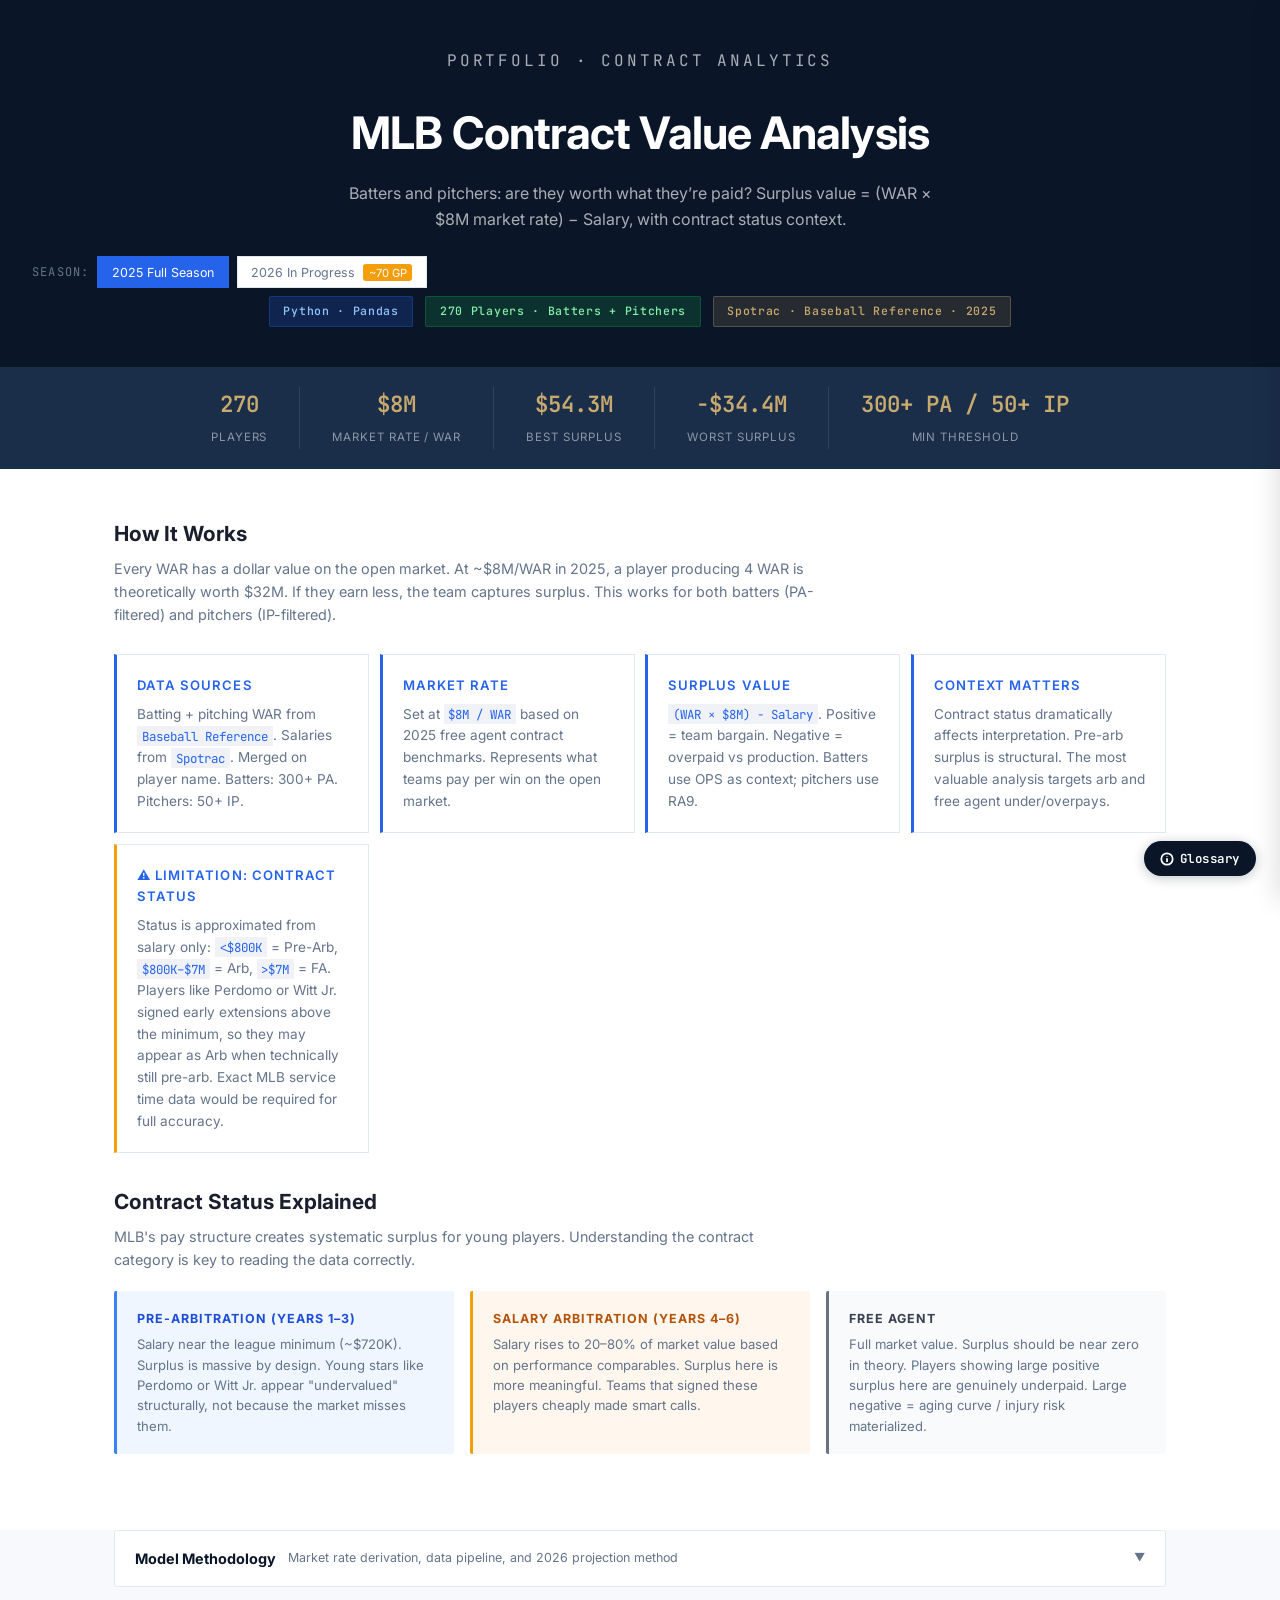
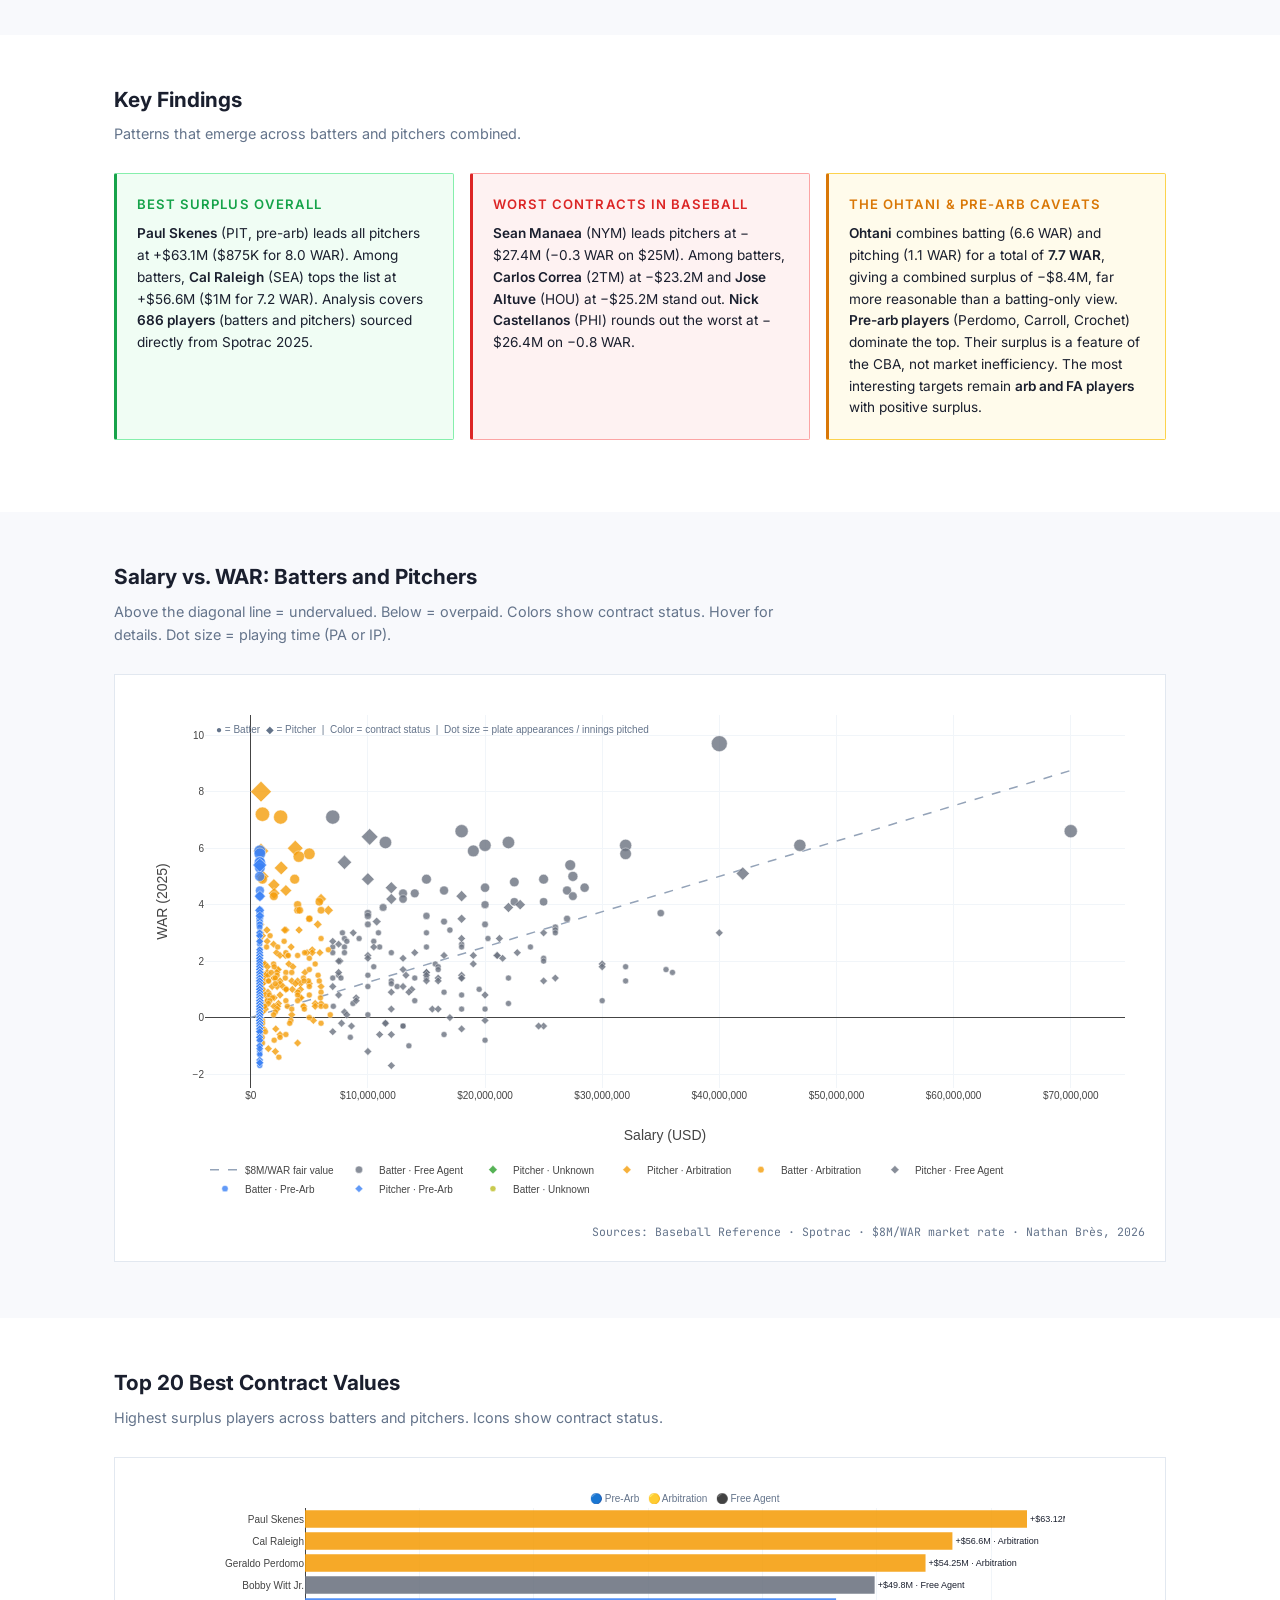
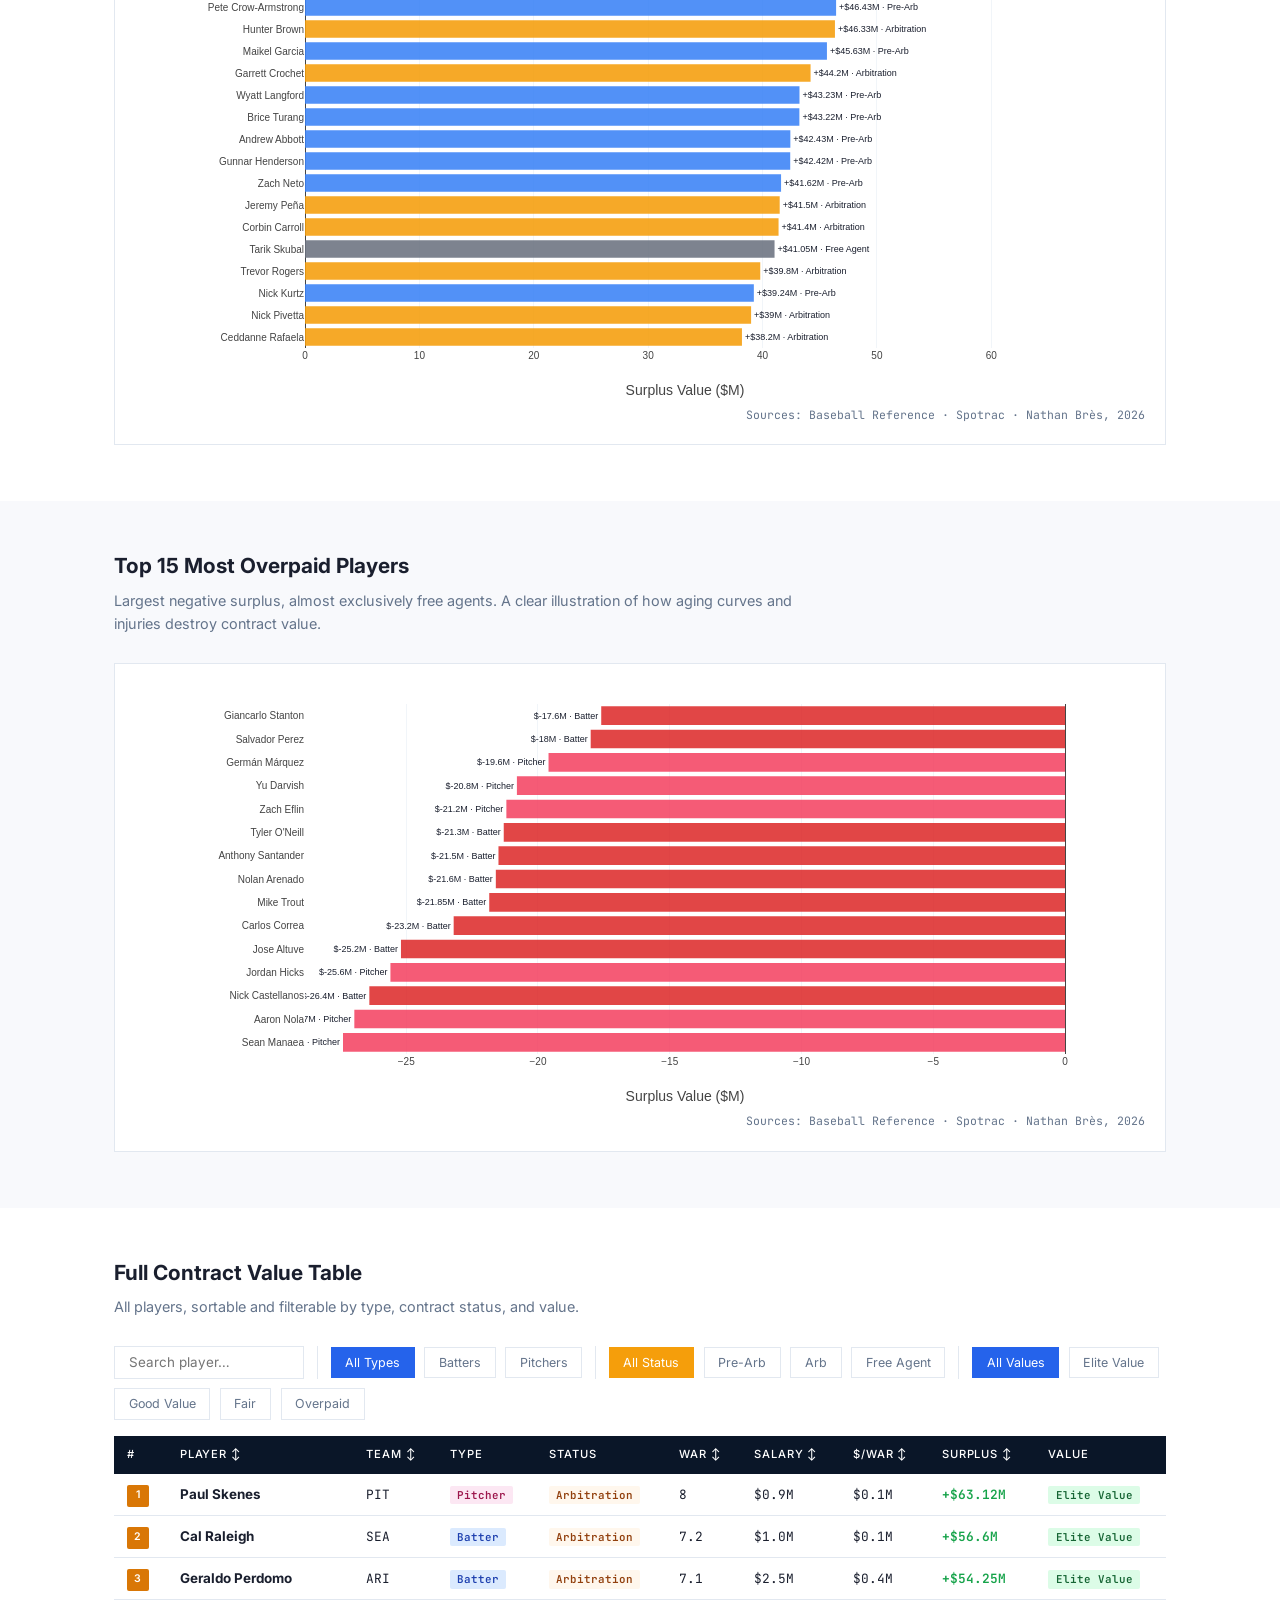
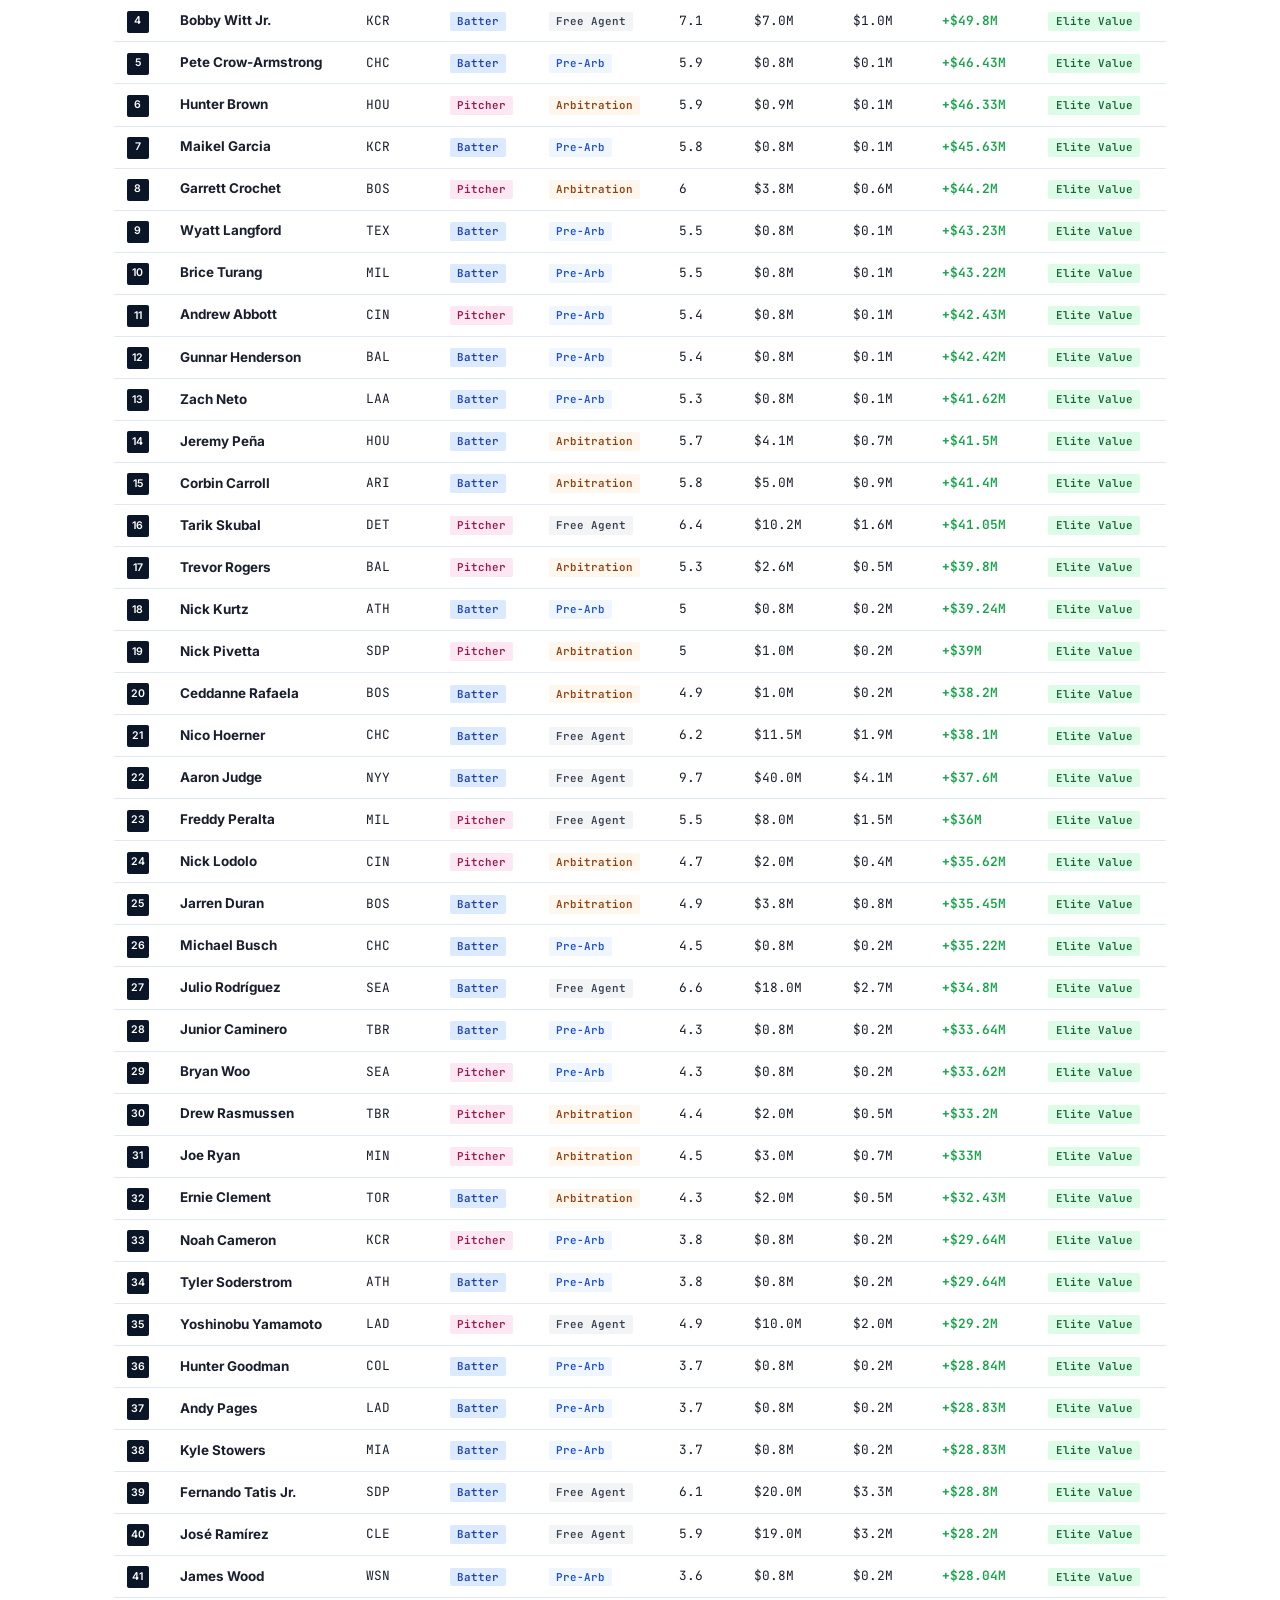
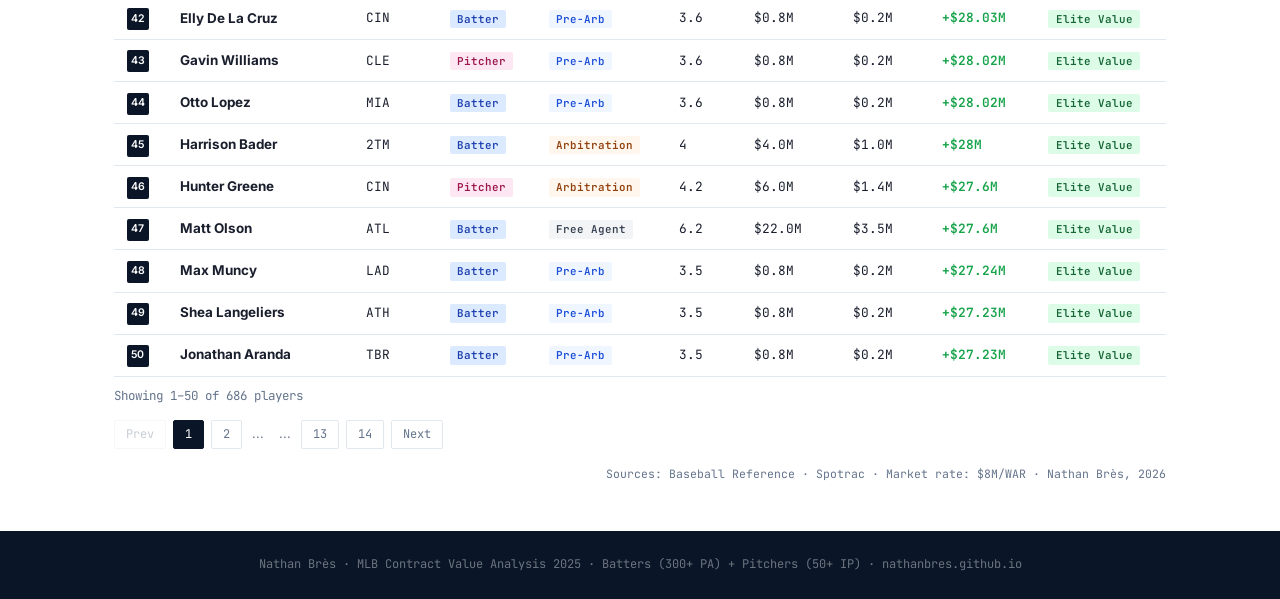
==== commit 567bee6b: "Fix methodology accordion position: after How It Works on all analyses" ====
--- a/contract-value.html
+++ b/contract-value.html
@@ -1,43 +1,4 @@
-<!DOCTYPE htm
-
-<div class="section" style="padding-top:0">
-  <div class="container">
-    <details class="method-details">
-      <summary class="method-summary">
-        <span class="method-label">Model Methodology</span>
-        <span class="method-hint">Market rate derivation, data pipeline, and 2026 projection method</span>
-        <span class="method-chevron">&#9660;</span>
-      </summary>
-      <div class="method-body">
-        <p class="method-intro">The surplus value framework converts WAR into dollars using an open-market rate, then compares that to actual salaries to identify mispriced contracts. Both the 2025 full-season dataset and a 2026 in-progress projection are available.</p>
-        <h3 class="method-h3">The Surplus Value Formula</h3>
-        <div class="method-formula"><code>Surplus Value ($M) = (WAR &times; $8M) &minus; Actual Salary</code></div>
-        <p class="method-intro" style="margin-top:.75rem">Positive = player is underpaid relative to their production. Negative = overpaid. The $8M/WAR rate is the estimated free-agent market price per win in 2025, derived from multi-year free-agent contract analysis.</p>
-        <h3 class="method-h3">Why $8M per WAR?</h3>
-        <div class="method-grid">
-          <div class="method-comp"><div class="method-comp-header"><span class="method-weight">$M</span><span class="method-comp-name">Free-agent benchmarks</span></div><p class="method-comp-desc">Analysis of 2023&ndash;2025 free-agent signings shows the market has paid approximately $7.5M&ndash;$9M per projected WAR. $8M is the midpoint estimate.</p></div>
-          <div class="method-comp"><div class="method-comp-header"><span class="method-weight">!</span><span class="method-comp-name">FA rate only</span></div><p class="method-comp-desc">Pre-arb and arbitration players are structurally underpaid versus this rate. Their surplus reflects CBA rules, not individual market mispricing.</p></div>
-        </div>
-        <h3 class="method-h3">Data Pipeline</h3>
-        <div class="method-example">
-          <div class="method-ex-row"><span class="method-ex-label">WAR (batters)</span><span class="method-ex-val">Baseball Reference</span><span class="method-ex-note">min 200 PA (2025), min 100 PA (2026)</span></div>
-          <div class="method-ex-row"><span class="method-ex-label">WAR (pitchers)</span><span class="method-ex-val">Baseball Reference</span><span class="method-ex-note">min 50 IP (2025), min 20 IP (2026)</span></div>
-          <div class="method-ex-row"><span class="method-ex-label">Salaries</span><span class="method-ex-val">Spotrac</span><span class="method-ex-note">scraped via HTML source, 1,269+ players</span></div>
-          <div class="method-ex-row"><span class="method-ex-label">Deduplication</span><span class="method-ex-val">Highest WAR kept</span><span class="method-ex-note">for mid-season trades (2TM/3TM entries)</span></div>
-          <div class="method-ex-row highlight"><span class="method-ex-label">Total dataset</span><span class="method-ex-val">686 players (2025)</span><span class="method-ex-note">batters + pitchers combined</span></div>
-        </div>
-        <h3 class="method-h3">2026 Projection Method</h3>
-        <div class="method-grid">
-          <div class="method-comp"><div class="method-comp-header"><span class="method-weight">&#x21C4;</span><span class="method-comp-name">WAR annualization</span></div><p class="method-comp-desc">2026 WAR captured mid-season (~70 games) and projected over 162 games: <code>WAR_proj = WAR &times; (162 / 70)</code>. Treat as directional signal, not final verdict.</p></div>
-          <div class="method-comp"><div class="method-comp-header"><span class="method-weight">!</span><span class="method-comp-name">Early-season noise</span></div><p class="method-comp-desc">Small-sample WAR in April&ndash;June is noisier than full-season WAR. Extreme 2026 values should be interpreted cautiously until more games are played.</p></div>
-        </div>
-        <p class="method-caveat">This model applies a single $8M/WAR rate uniformly across all positions. In practice, catchers, shortstops, and center fielders command positional premiums beyond raw WAR. The framework intentionally ignores positional context to keep surplus value calculations clean and comparable across the roster.</p>
-      </div>
-    </details>
-  </div>
-</div>
-
-l>
+<!DOCTYPE html>
 <html lang="en">
 <head>
   <meta charset="UTF-8"/>
@@ -249,6 +210,45 @@
   </div>
 </div>
 
+
+<div class="section" style="padding-top:0">
+  <div class="container">
+    <details class="method-details">
+      <summary class="method-summary">
+        <span class="method-label">Model Methodology</span>
+        <span class="method-hint">Market rate derivation, data pipeline, and 2026 projection method</span>
+        <span class="method-chevron">&#9660;</span>
+      </summary>
+      <div class="method-body">
+        <p class="method-intro">The surplus value framework converts WAR into dollars using an open-market rate, then compares that to actual salaries to identify mispriced contracts. Both the 2025 full-season dataset and a 2026 in-progress projection are available.</p>
+        <h3 class="method-h3">The Surplus Value Formula</h3>
+        <div class="method-formula"><code>Surplus Value ($M) = (WAR &times; $8M) &minus; Actual Salary</code></div>
+        <p class="method-intro" style="margin-top:.75rem">Positive = underpaid relative to production. Negative = overpaid. The $8M/WAR rate is the estimated free-agent market price per win in 2025.</p>
+        <h3 class="method-h3">Why $8M per WAR?</h3>
+        <div class="method-grid">
+          <div class="method-comp"><div class="method-comp-header"><span class="method-weight">$M</span><span class="method-comp-name">Free-agent benchmarks</span></div><p class="method-comp-desc">Analysis of 2023&ndash;2025 free-agent signings shows the market has paid approximately $7.5M&ndash;$9M per projected WAR. $8M is the midpoint estimate.</p></div>
+          <div class="method-comp"><div class="method-comp-header"><span class="method-weight">!</span><span class="method-comp-name">FA rate only</span></div><p class="method-comp-desc">Pre-arb and arbitration players are structurally underpaid versus this rate. Their surplus reflects CBA rules, not individual market mispricing.</p></div>
+        </div>
+        <h3 class="method-h3">Data Pipeline</h3>
+        <div class="method-example">
+          <div class="method-ex-row"><span class="method-ex-label">WAR (batters)</span><span class="method-ex-val">Baseball Reference</span><span class="method-ex-note">min 200 PA (2025), min 100 PA (2026)</span></div>
+          <div class="method-ex-row"><span class="method-ex-label">WAR (pitchers)</span><span class="method-ex-val">Baseball Reference</span><span class="method-ex-note">min 50 IP (2025), min 20 IP (2026)</span></div>
+          <div class="method-ex-row"><span class="method-ex-label">Salaries</span><span class="method-ex-val">Spotrac</span><span class="method-ex-note">scraped via HTML source, 1,269+ players</span></div>
+          <div class="method-ex-row"><span class="method-ex-label">Deduplication</span><span class="method-ex-val">Highest WAR kept</span><span class="method-ex-note">for mid-season trades (2TM/3TM entries)</span></div>
+          <div class="method-ex-row highlight"><span class="method-ex-label">Total dataset</span><span class="method-ex-val">686 players (2025)</span><span class="method-ex-note">batters + pitchers combined</span></div>
+        </div>
+        <h3 class="method-h3">2026 Projection Method</h3>
+        <div class="method-grid">
+          <div class="method-comp"><div class="method-comp-header"><span class="method-weight">&#x21C4;</span><span class="method-comp-name">WAR annualization</span></div><p class="method-comp-desc">2026 WAR captured mid-season (~70 games) and projected over 162 games: <code>WAR_proj = WAR &times; (162 / 70)</code>. Treat as directional signal, not final verdict.</p></div>
+          <div class="method-comp"><div class="method-comp-header"><span class="method-weight">!</span><span class="method-comp-name">Early-season noise</span></div><p class="method-comp-desc">Small-sample WAR in April&ndash;June is noisier than full-season WAR. Extreme 2026 values should be interpreted cautiously.</p></div>
+        </div>
+        <p class="method-caveat">This model applies a single $8M/WAR rate uniformly across all positions. In practice, catchers, shortstops, and center fielders command positional premiums. The framework intentionally ignores positional context to keep surplus value calculations clean and comparable.</p>
+      </div>
+    </details>
+  </div>
+</div>
+
+
 <!-- Key Findings -->
 <div class="section">
   <div class="container">
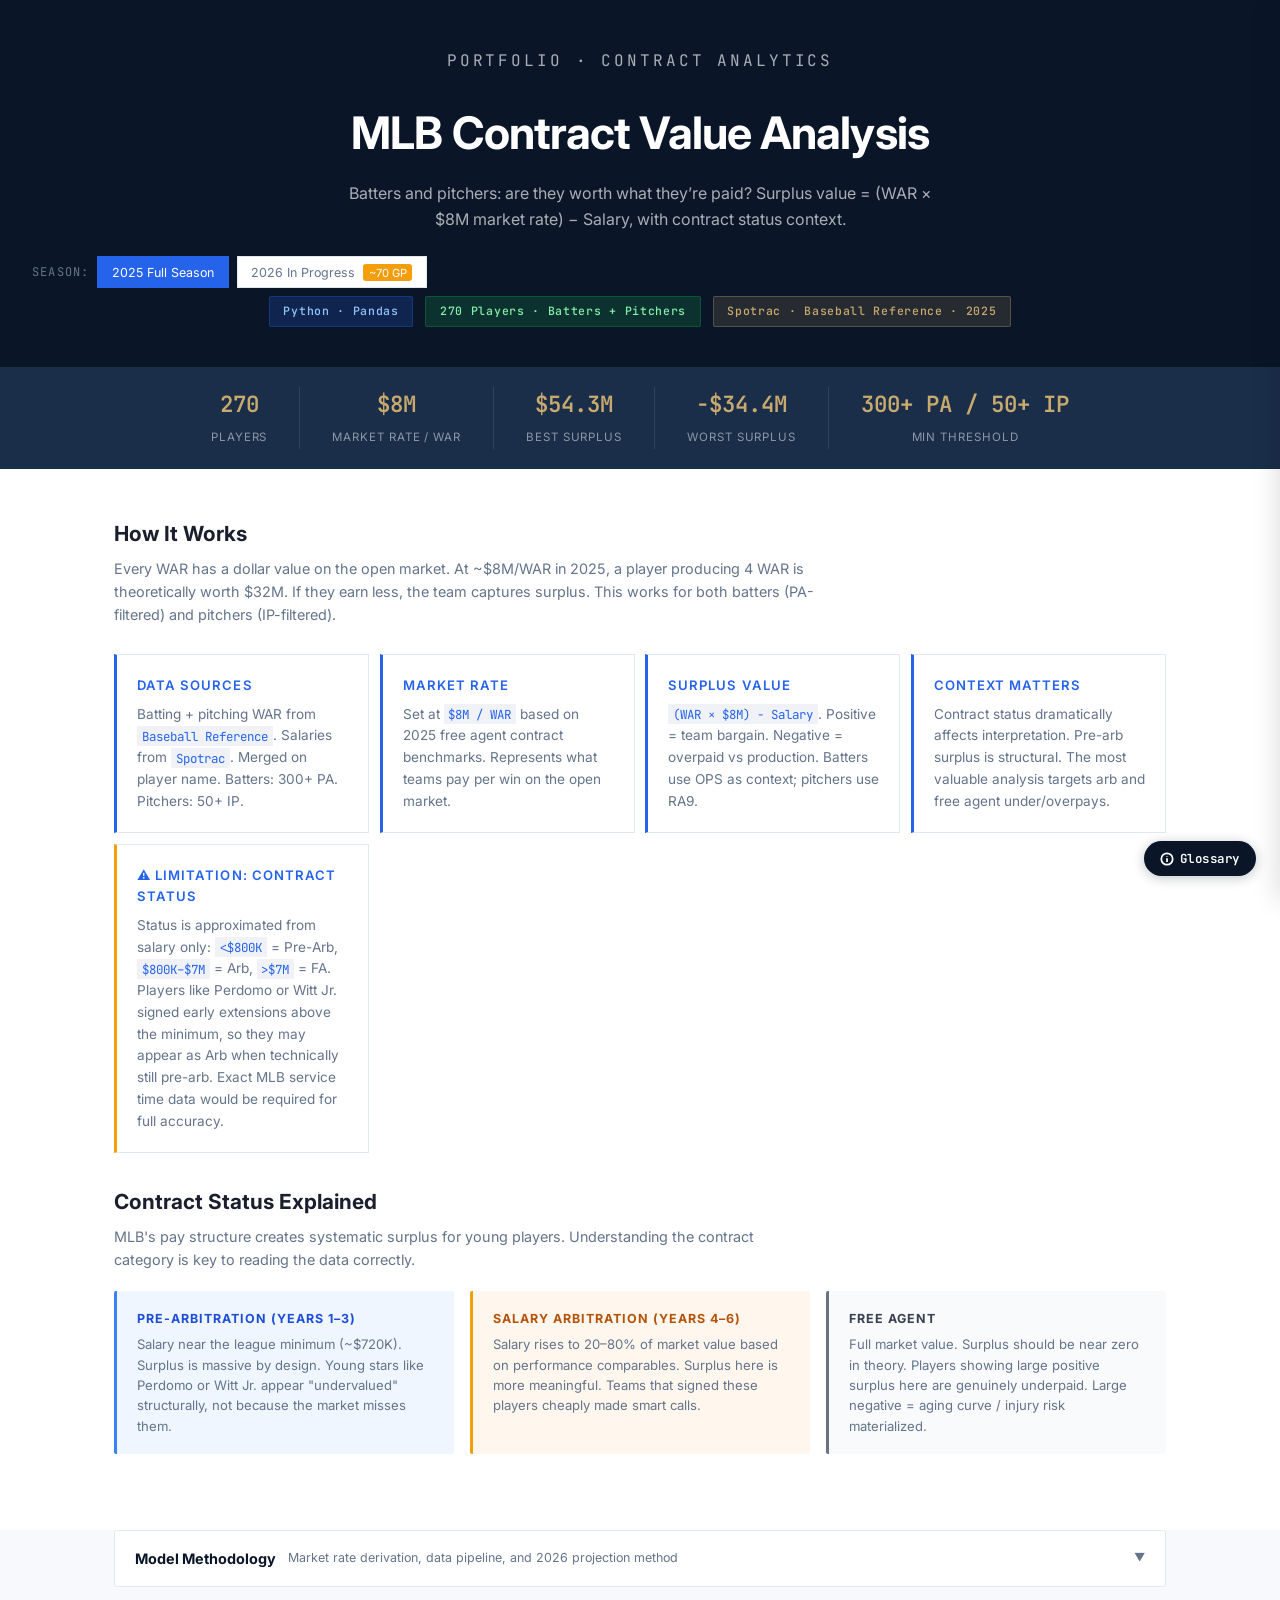
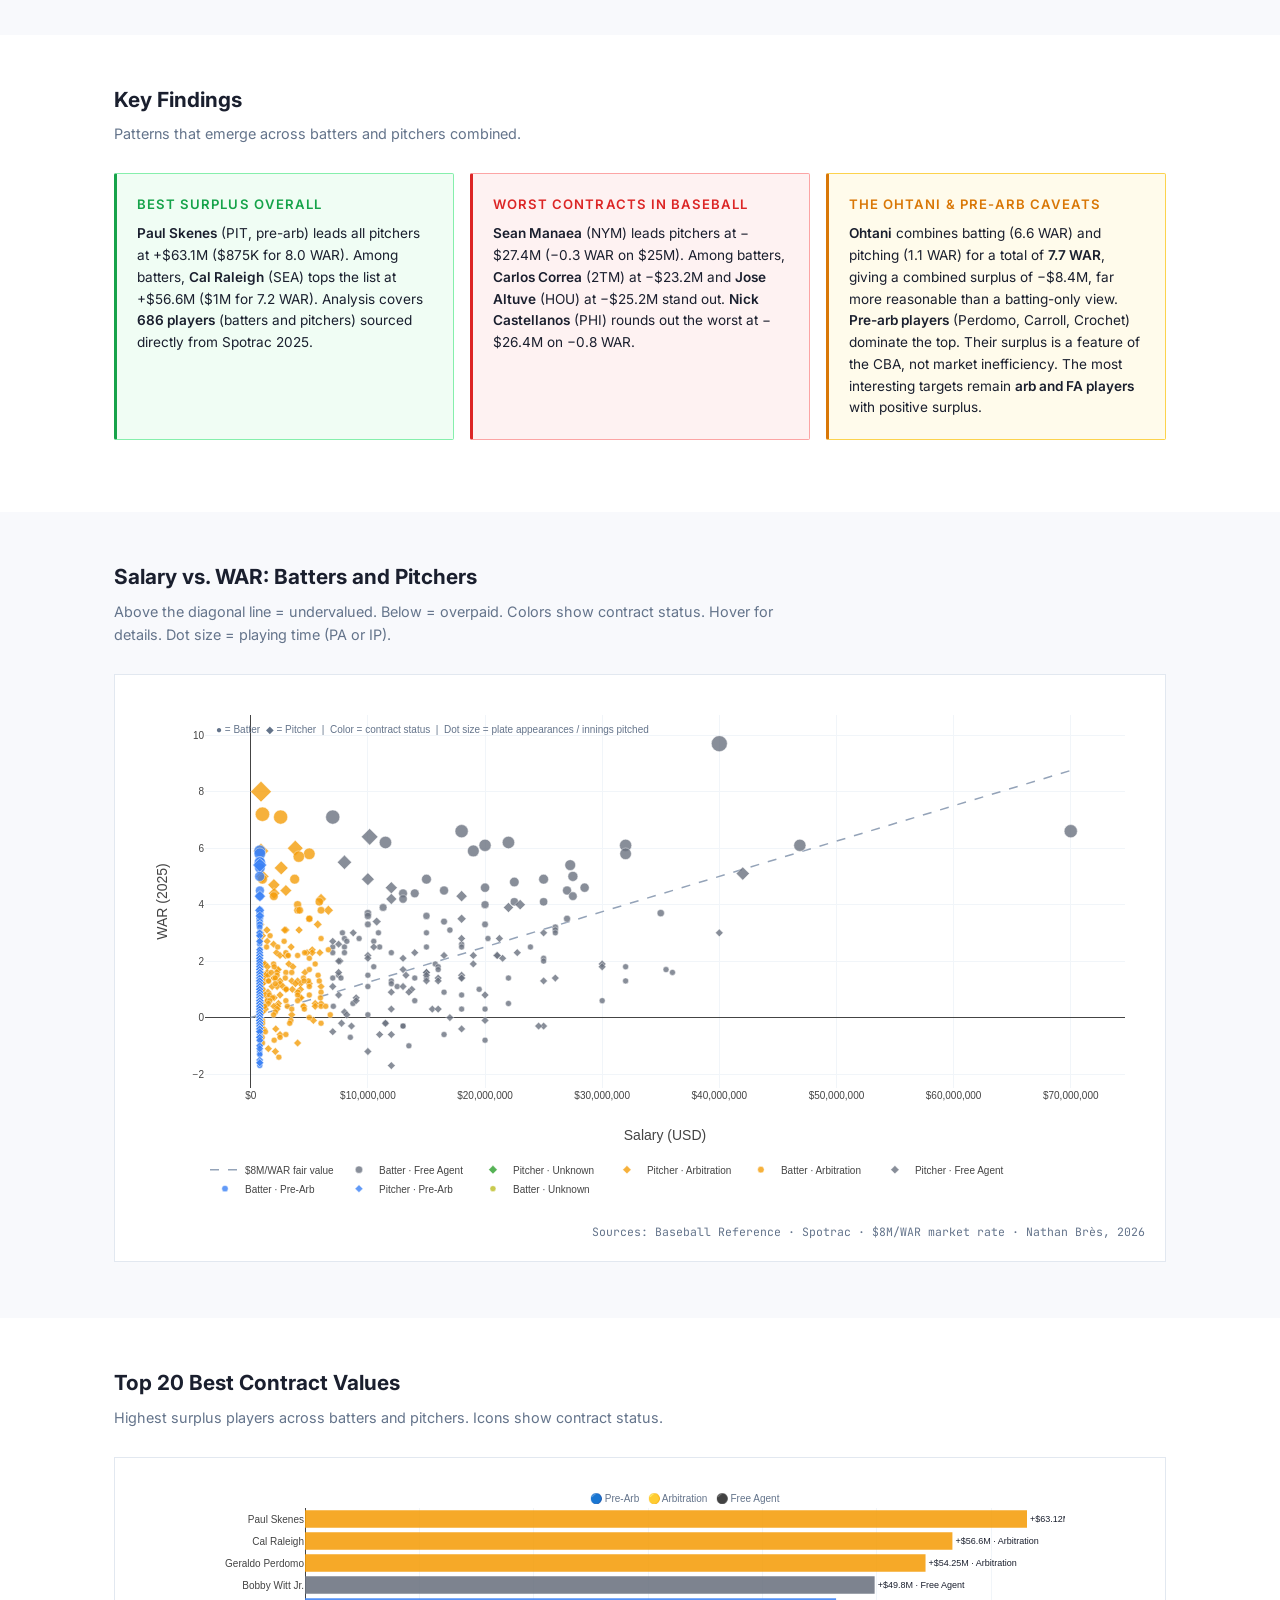
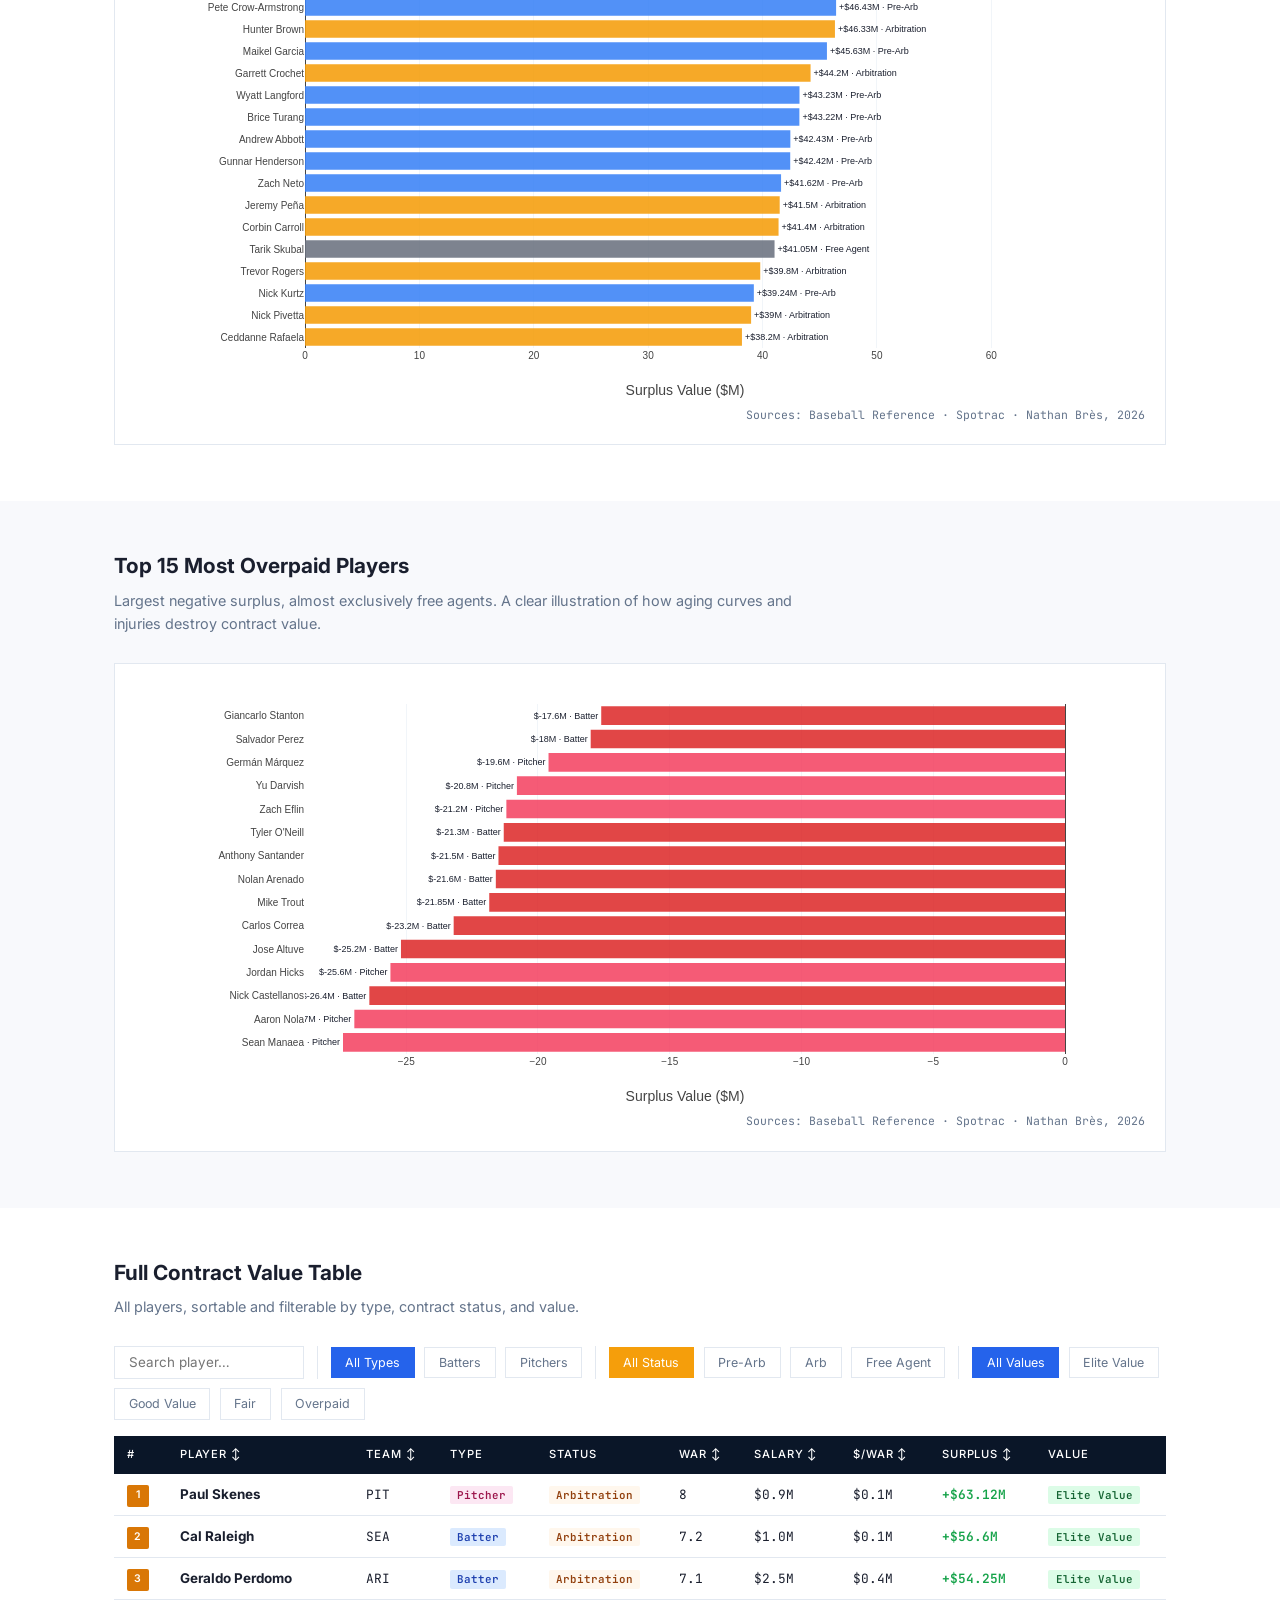
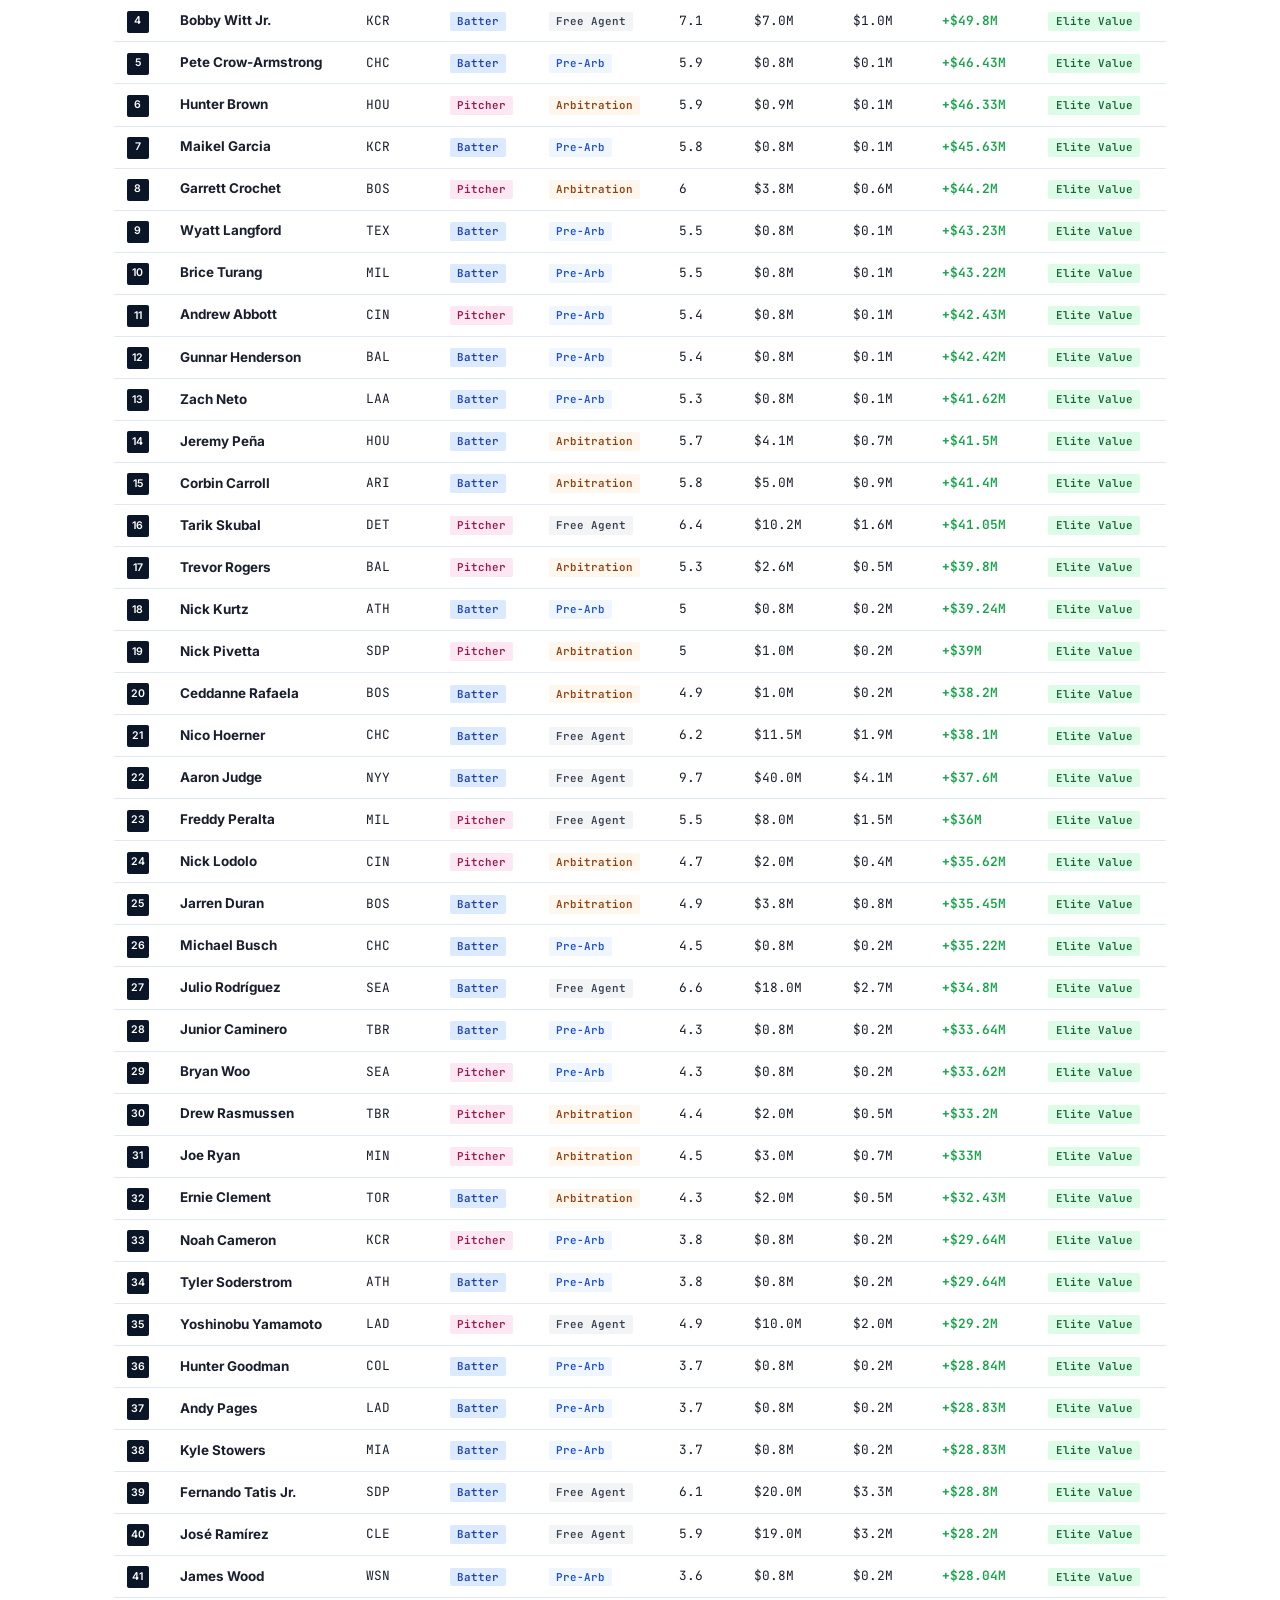
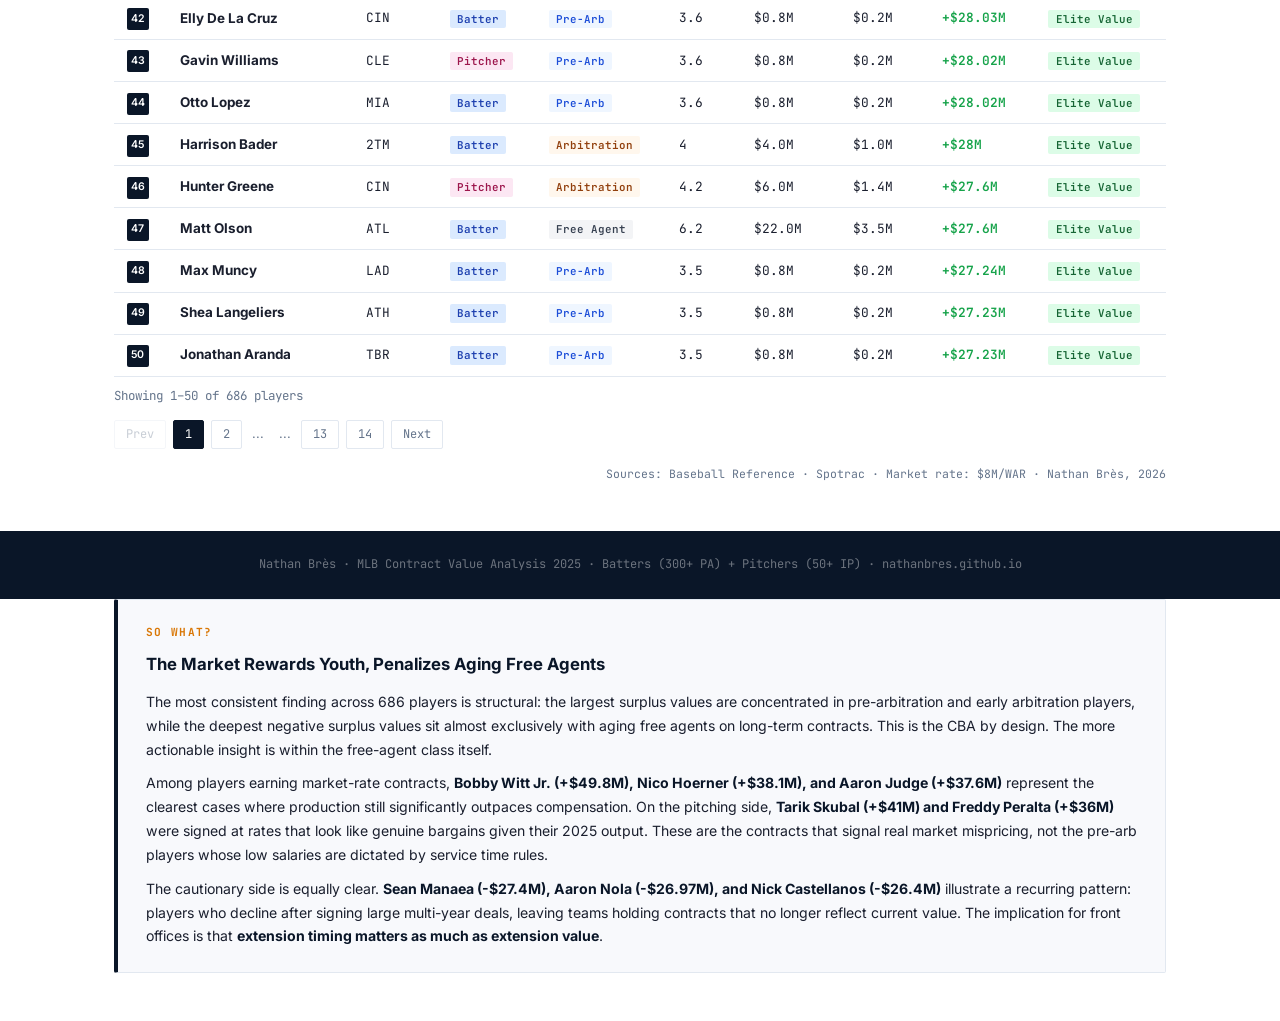
==== commit 25f4f65d: "Add So What? takeaway conclusions to all 4 analyses" ====
--- a/contract-value.html
+++ b/contract-value.html
@@ -128,6 +128,13 @@
     .method-ex-note{color:var(--muted);font-size:.72rem}
     .method-caveat{font-size:.75rem;color:var(--muted);line-height:1.55;font-style:italic;margin:0}
     @media(max-width:640px){.method-ex-row{grid-template-columns:120px 1fr}.method-ex-note{display:none}.method-grid{grid-template-columns:1fr}}
+    
+    .takeaway{background:var(--bg2);border:1px solid var(--border);border-left:4px solid var(--navy);border-radius:2px;padding:1.5rem 1.75rem;margin-top:0}
+    .takeaway-label{font-family:var(--mono);font-size:.7rem;font-weight:700;text-transform:uppercase;letter-spacing:.12em;color:var(--gold);margin-bottom:.6rem}
+    .takeaway-title{font-size:1.05rem;font-weight:700;color:var(--navy);margin-bottom:.75rem}
+    .takeaway p{font-size:.88rem;color:var(--text);line-height:1.7;margin:0 0 .6rem}
+    .takeaway p:last-child{margin:0}
+    .takeaway strong{color:var(--navy)}
     </style>
 </head>
 <body>
@@ -559,6 +566,18 @@
 document.getElementById('searchInput').addEventListener('input',()=>{tablePage=1;renderTable();});
 renderTable();
 </script>
+
+<div class="section" style="padding-top:0">
+  <div class="container">
+    <div class="takeaway">
+      <div class="takeaway-label">So What?</div>
+      <div class="takeaway-title">The Market Rewards Youth, Penalizes Aging Free Agents</div>
+      <p>The most consistent finding across 686 players is structural: the largest surplus values are concentrated in pre-arbitration and early arbitration players, while the deepest negative surplus values sit almost exclusively with aging free agents on long-term contracts. This is the CBA by design. The more actionable insight is within the free-agent class itself.</p>
+      <p>Among players earning market-rate contracts, <strong>Bobby Witt Jr. (+$49.8M), Nico Hoerner (+$38.1M), and Aaron Judge (+$37.6M)</strong> represent the clearest cases where production still significantly outpaces compensation. On the pitching side, <strong>Tarik Skubal (+$41M) and Freddy Peralta (+$36M)</strong> were signed at rates that look like genuine bargains given their 2025 output. These are the contracts that signal real market mispricing, not the pre-arb players whose low salaries are dictated by service time rules.</p>
+      <p>The cautionary side is equally clear. <strong>Sean Manaea (-$27.4M), Aaron Nola (-$26.97M), and Nick Castellanos (-$26.4M)</strong> illustrate a recurring pattern: players who decline after signing large multi-year deals, leaving teams holding contracts that no longer reflect current value. The implication for front offices is that <strong>extension timing matters as much as extension value</strong>.</p>
+    </div>
+  </div>
+</div>
 
 <!-- Glossary Drawer -->
 <div id="gl-overlay"></div>
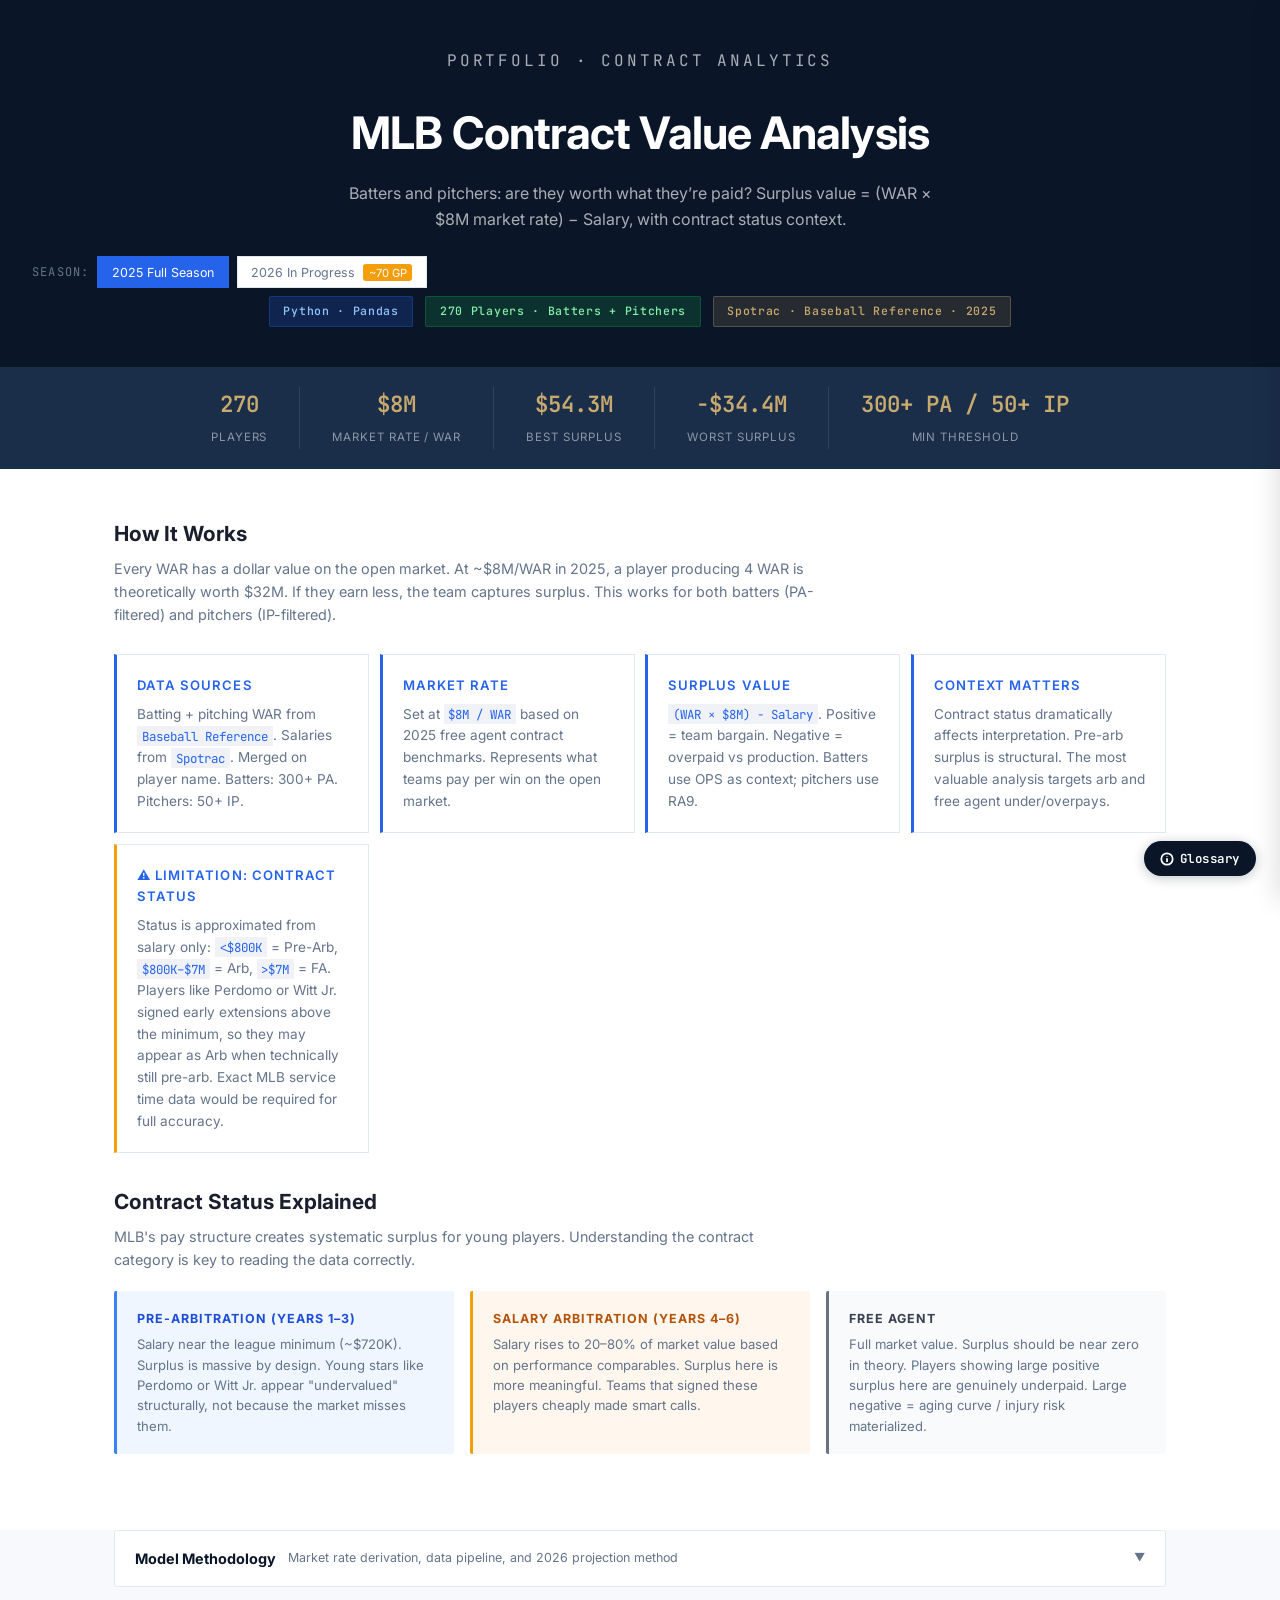
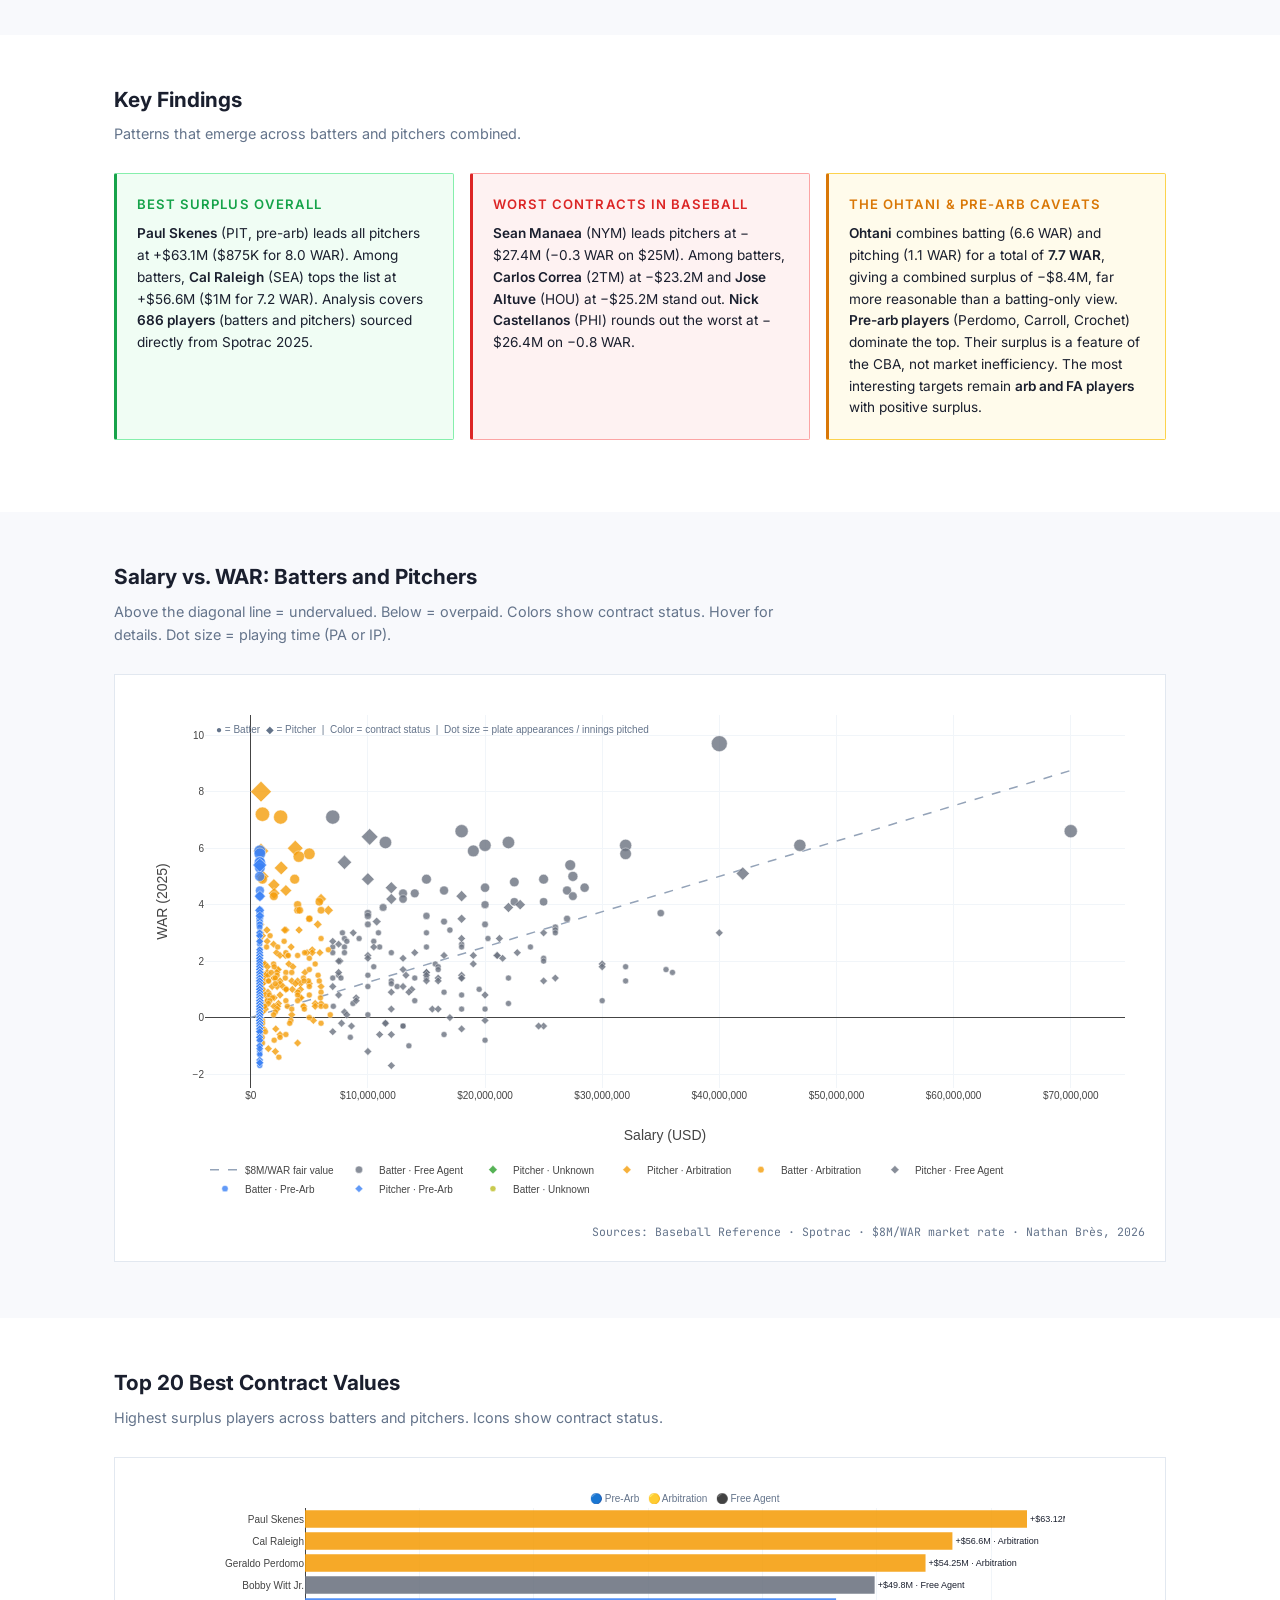
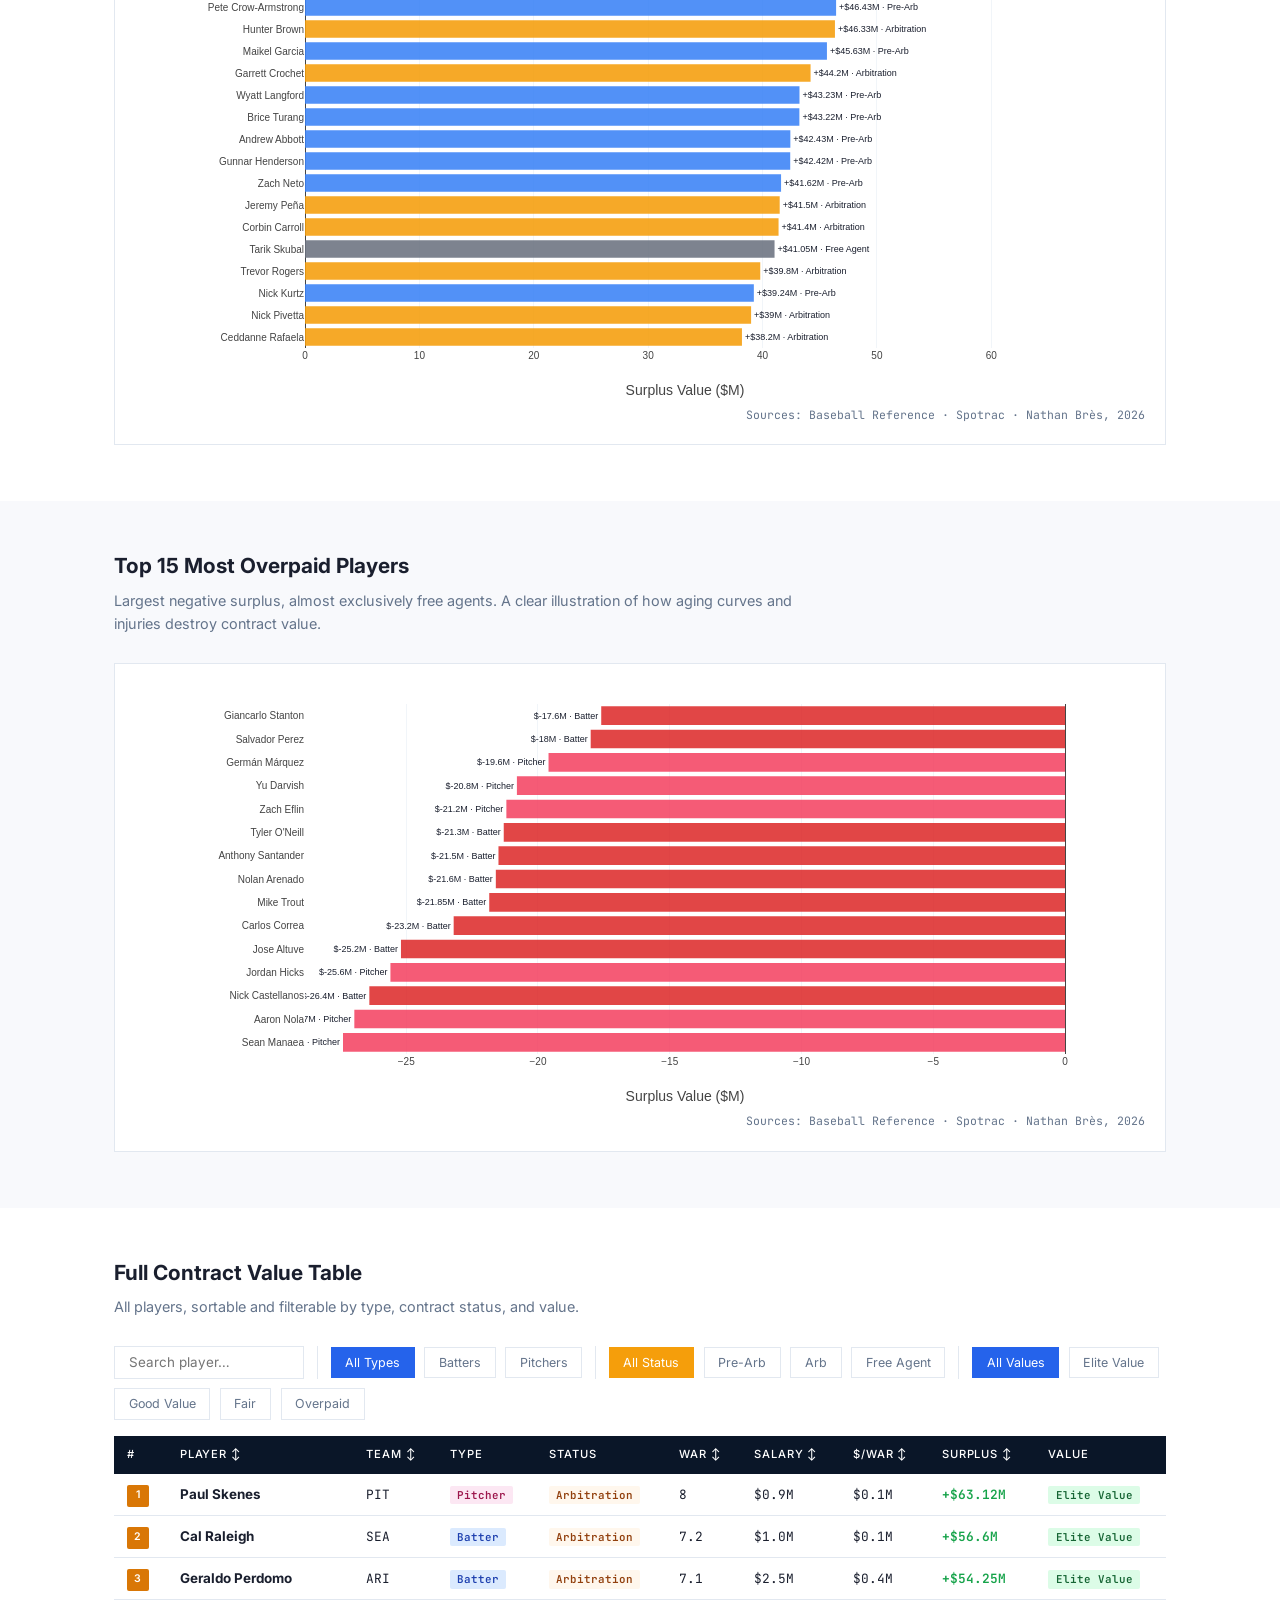
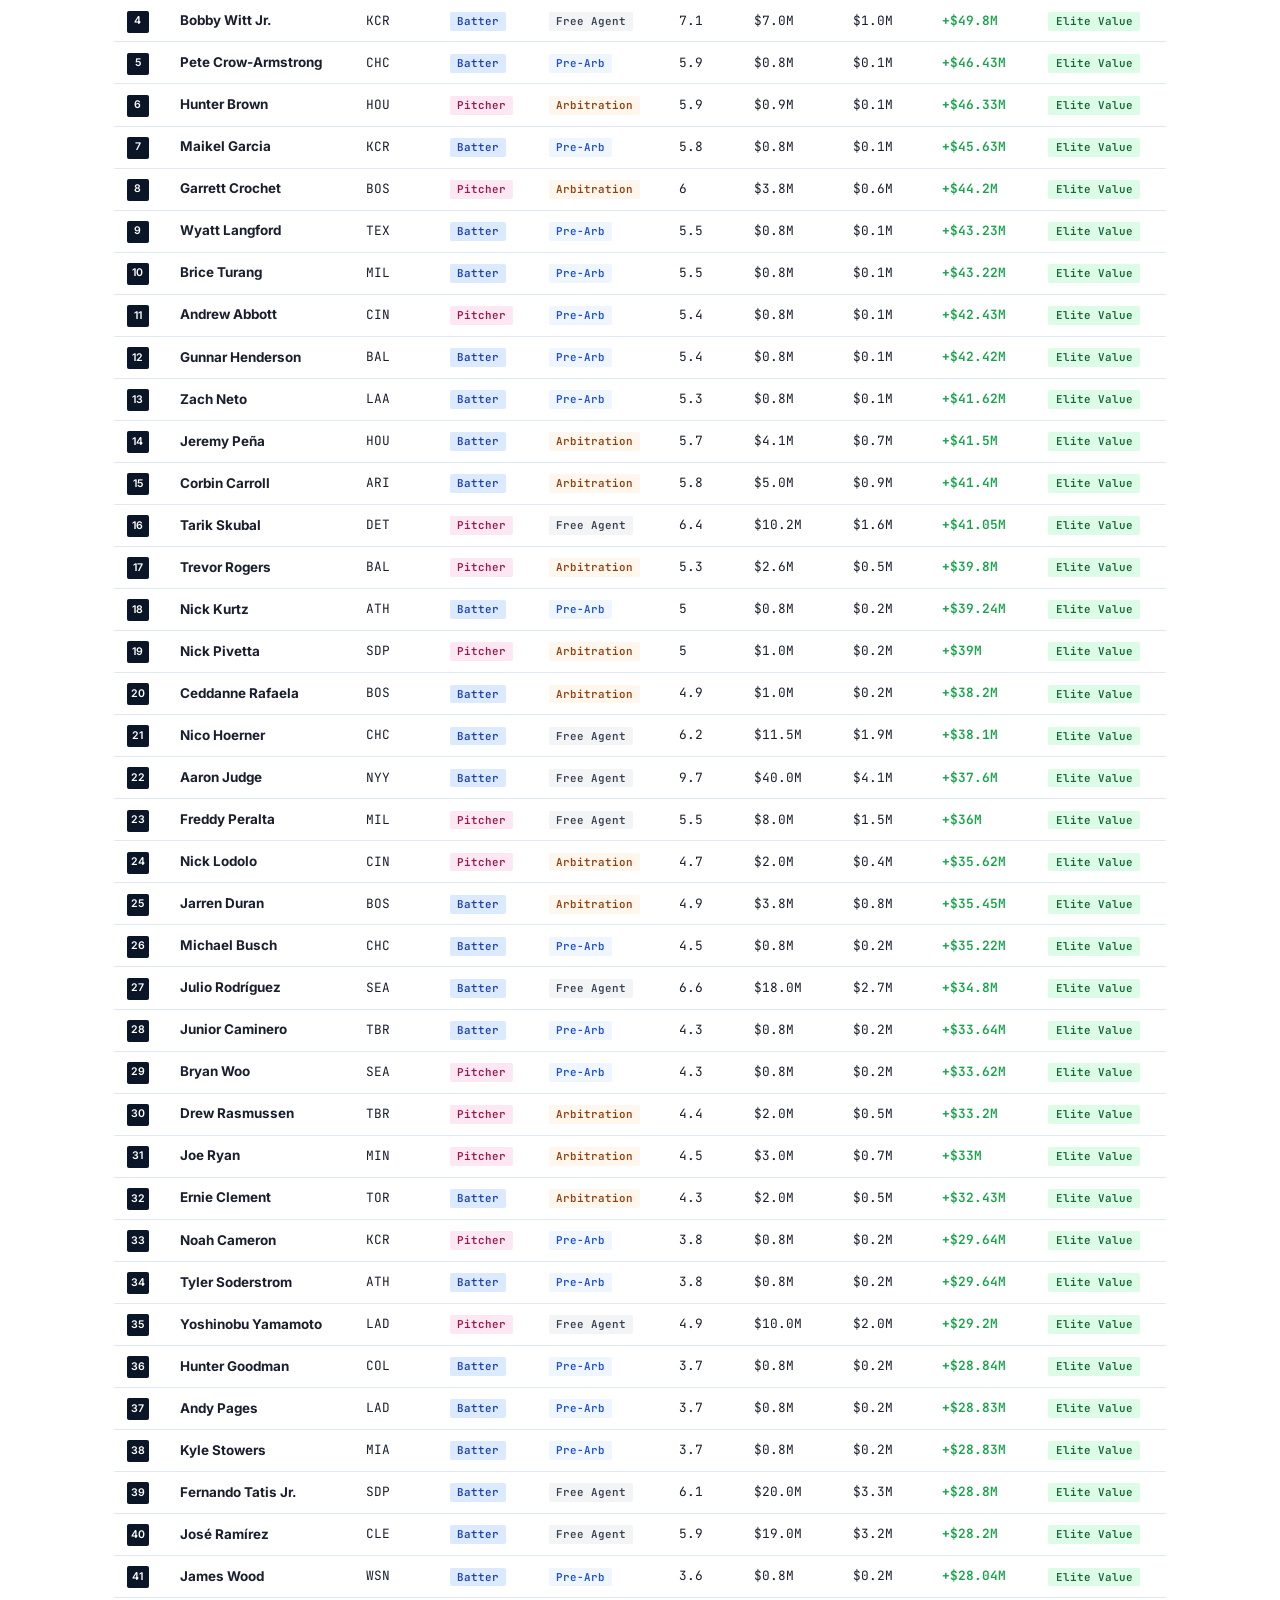
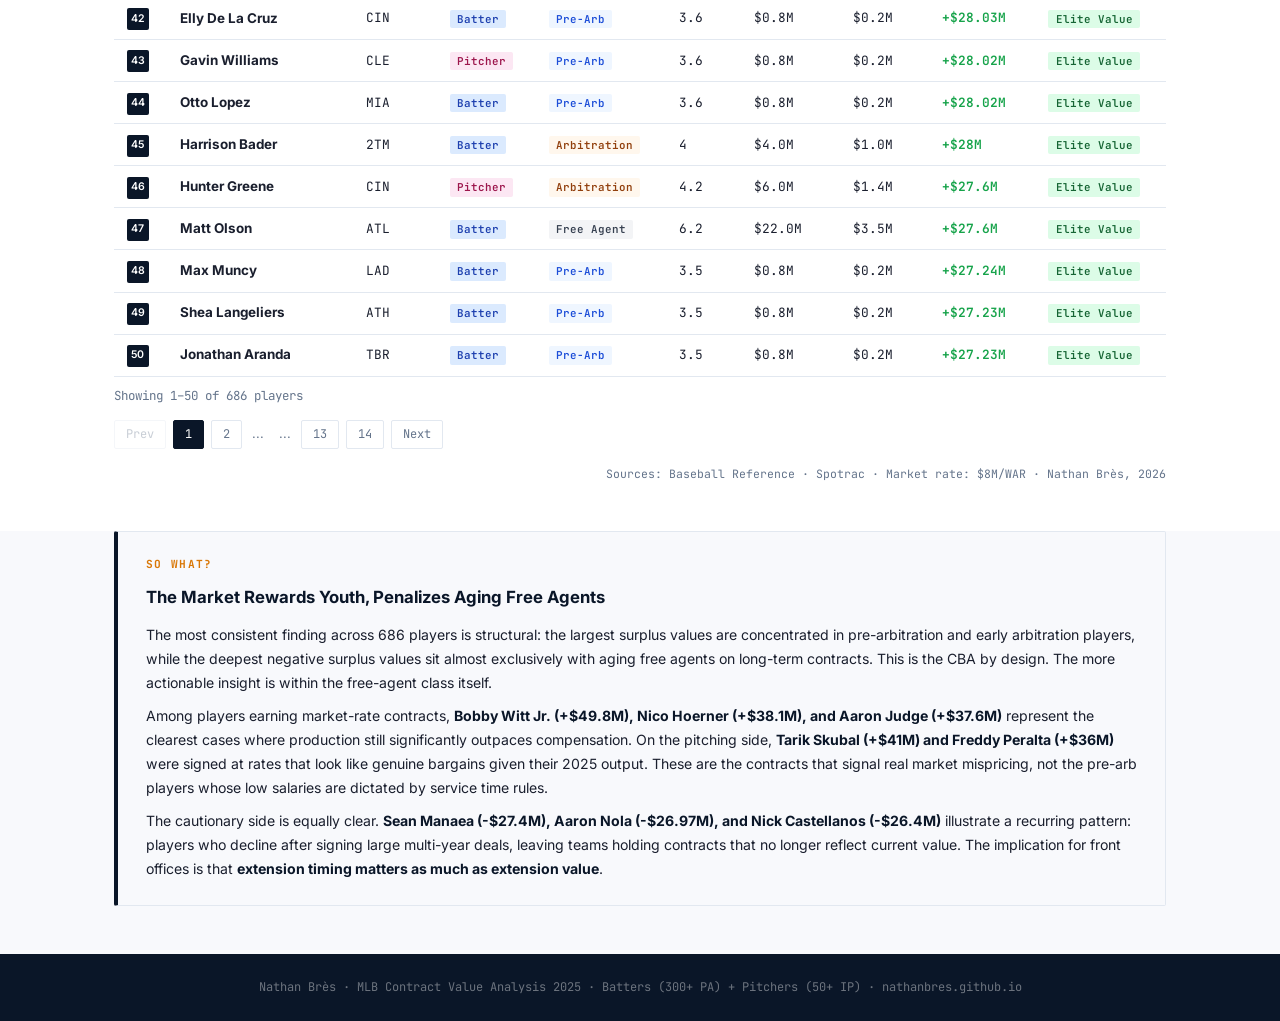
==== commit e76a771d: "Fix takeaway position: place before page-footer on all analyses" ====
--- a/contract-value.html
+++ b/contract-value.html
@@ -362,6 +362,18 @@
   </div>
 </div>
 
+<div class="section" style="padding-top:0">
+  <div class="container">
+    <div class="takeaway">
+      <div class="takeaway-label">So What?</div>
+      <div class="takeaway-title">The Market Rewards Youth, Penalizes Aging Free Agents</div>
+      <p>The most consistent finding across 686 players is structural: the largest surplus values are concentrated in pre-arbitration and early arbitration players, while the deepest negative surplus values sit almost exclusively with aging free agents on long-term contracts. This is the CBA by design. The more actionable insight is within the free-agent class itself.</p>
+      <p>Among players earning market-rate contracts, <strong>Bobby Witt Jr. (+$49.8M), Nico Hoerner (+$38.1M), and Aaron Judge (+$37.6M)</strong> represent the clearest cases where production still significantly outpaces compensation. On the pitching side, <strong>Tarik Skubal (+$41M) and Freddy Peralta (+$36M)</strong> were signed at rates that look like genuine bargains given their 2025 output. These are the contracts that signal real market mispricing, not the pre-arb players whose low salaries are dictated by service time rules.</p>
+      <p>The cautionary side is equally clear. <strong>Sean Manaea (-$27.4M), Aaron Nola (-$26.97M), and Nick Castellanos (-$26.4M)</strong> illustrate a recurring pattern: players who decline after signing large multi-year deals, leaving teams holding contracts that no longer reflect current value. The implication for front offices is that <strong>extension timing matters as much as extension value</strong>.</p>
+    </div>
+  </div>
+</div>
+
 <div class="page-footer">Nathan Brès · MLB Contract Value Analysis 2025 · Batters (300+ PA) + Pitchers (50+ IP) · nathanbres.github.io</div>
 
 <script>
@@ -567,17 +579,7 @@
 renderTable();
 </script>
 
-<div class="section" style="padding-top:0">
-  <div class="container">
-    <div class="takeaway">
-      <div class="takeaway-label">So What?</div>
-      <div class="takeaway-title">The Market Rewards Youth, Penalizes Aging Free Agents</div>
-      <p>The most consistent finding across 686 players is structural: the largest surplus values are concentrated in pre-arbitration and early arbitration players, while the deepest negative surplus values sit almost exclusively with aging free agents on long-term contracts. This is the CBA by design. The more actionable insight is within the free-agent class itself.</p>
-      <p>Among players earning market-rate contracts, <strong>Bobby Witt Jr. (+$49.8M), Nico Hoerner (+$38.1M), and Aaron Judge (+$37.6M)</strong> represent the clearest cases where production still significantly outpaces compensation. On the pitching side, <strong>Tarik Skubal (+$41M) and Freddy Peralta (+$36M)</strong> were signed at rates that look like genuine bargains given their 2025 output. These are the contracts that signal real market mispricing, not the pre-arb players whose low salaries are dictated by service time rules.</p>
-      <p>The cautionary side is equally clear. <strong>Sean Manaea (-$27.4M), Aaron Nola (-$26.97M), and Nick Castellanos (-$26.4M)</strong> illustrate a recurring pattern: players who decline after signing large multi-year deals, leaving teams holding contracts that no longer reflect current value. The implication for front offices is that <strong>extension timing matters as much as extension value</strong>.</p>
-    </div>
-  </div>
-</div>
+
 
 <!-- Glossary Drawer -->
 <div id="gl-overlay"></div>
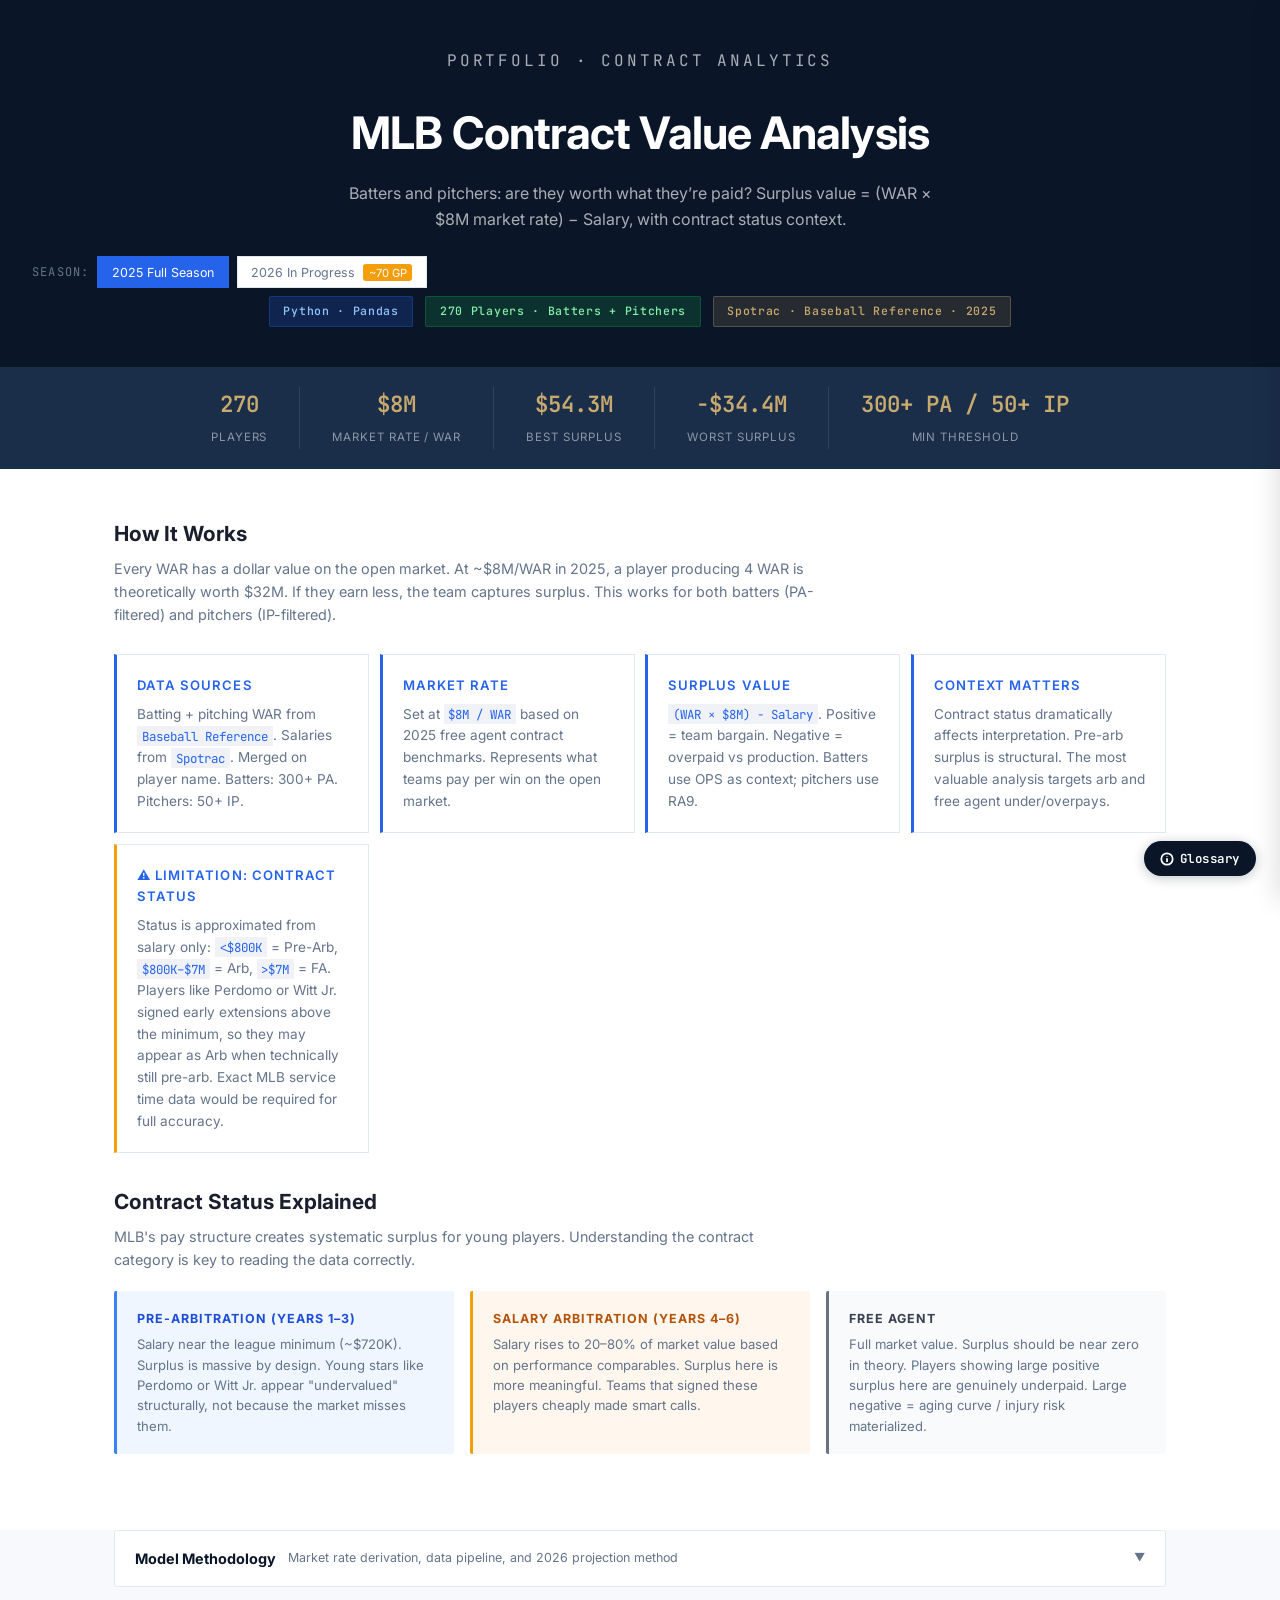
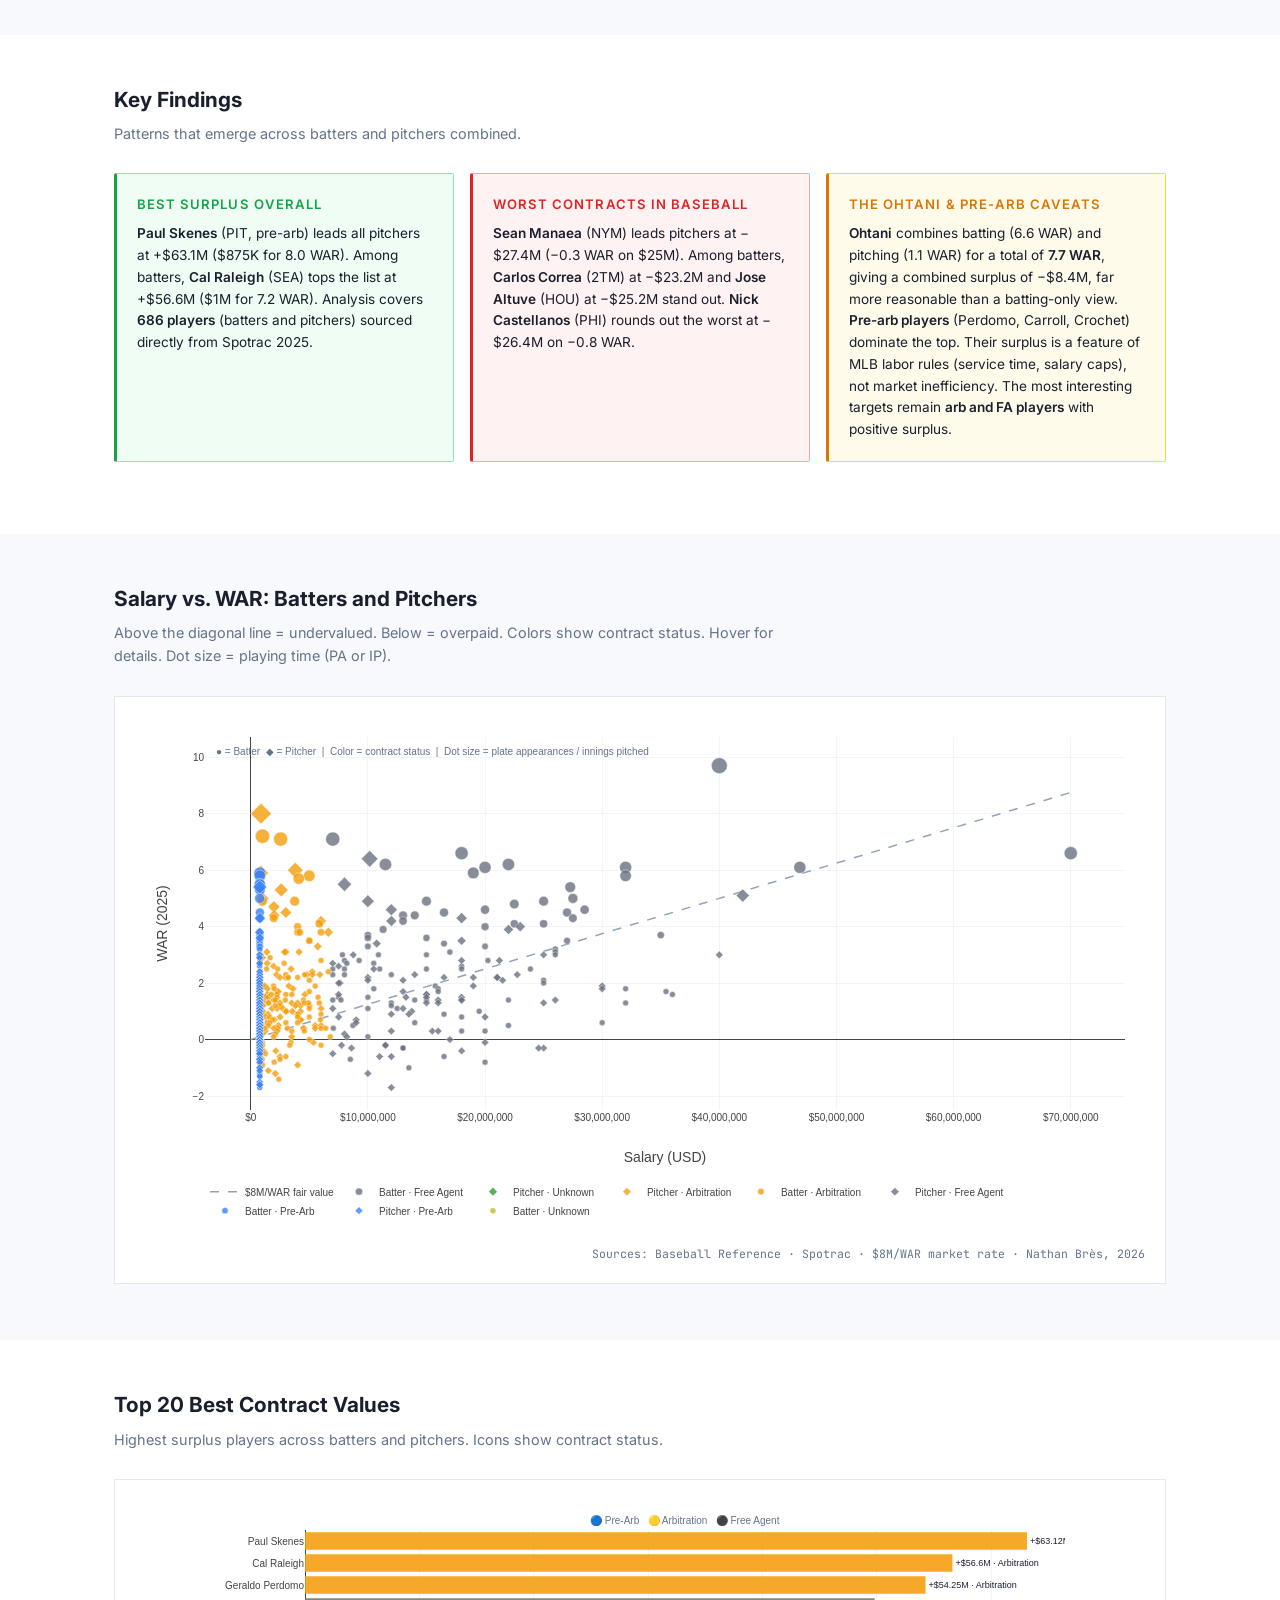
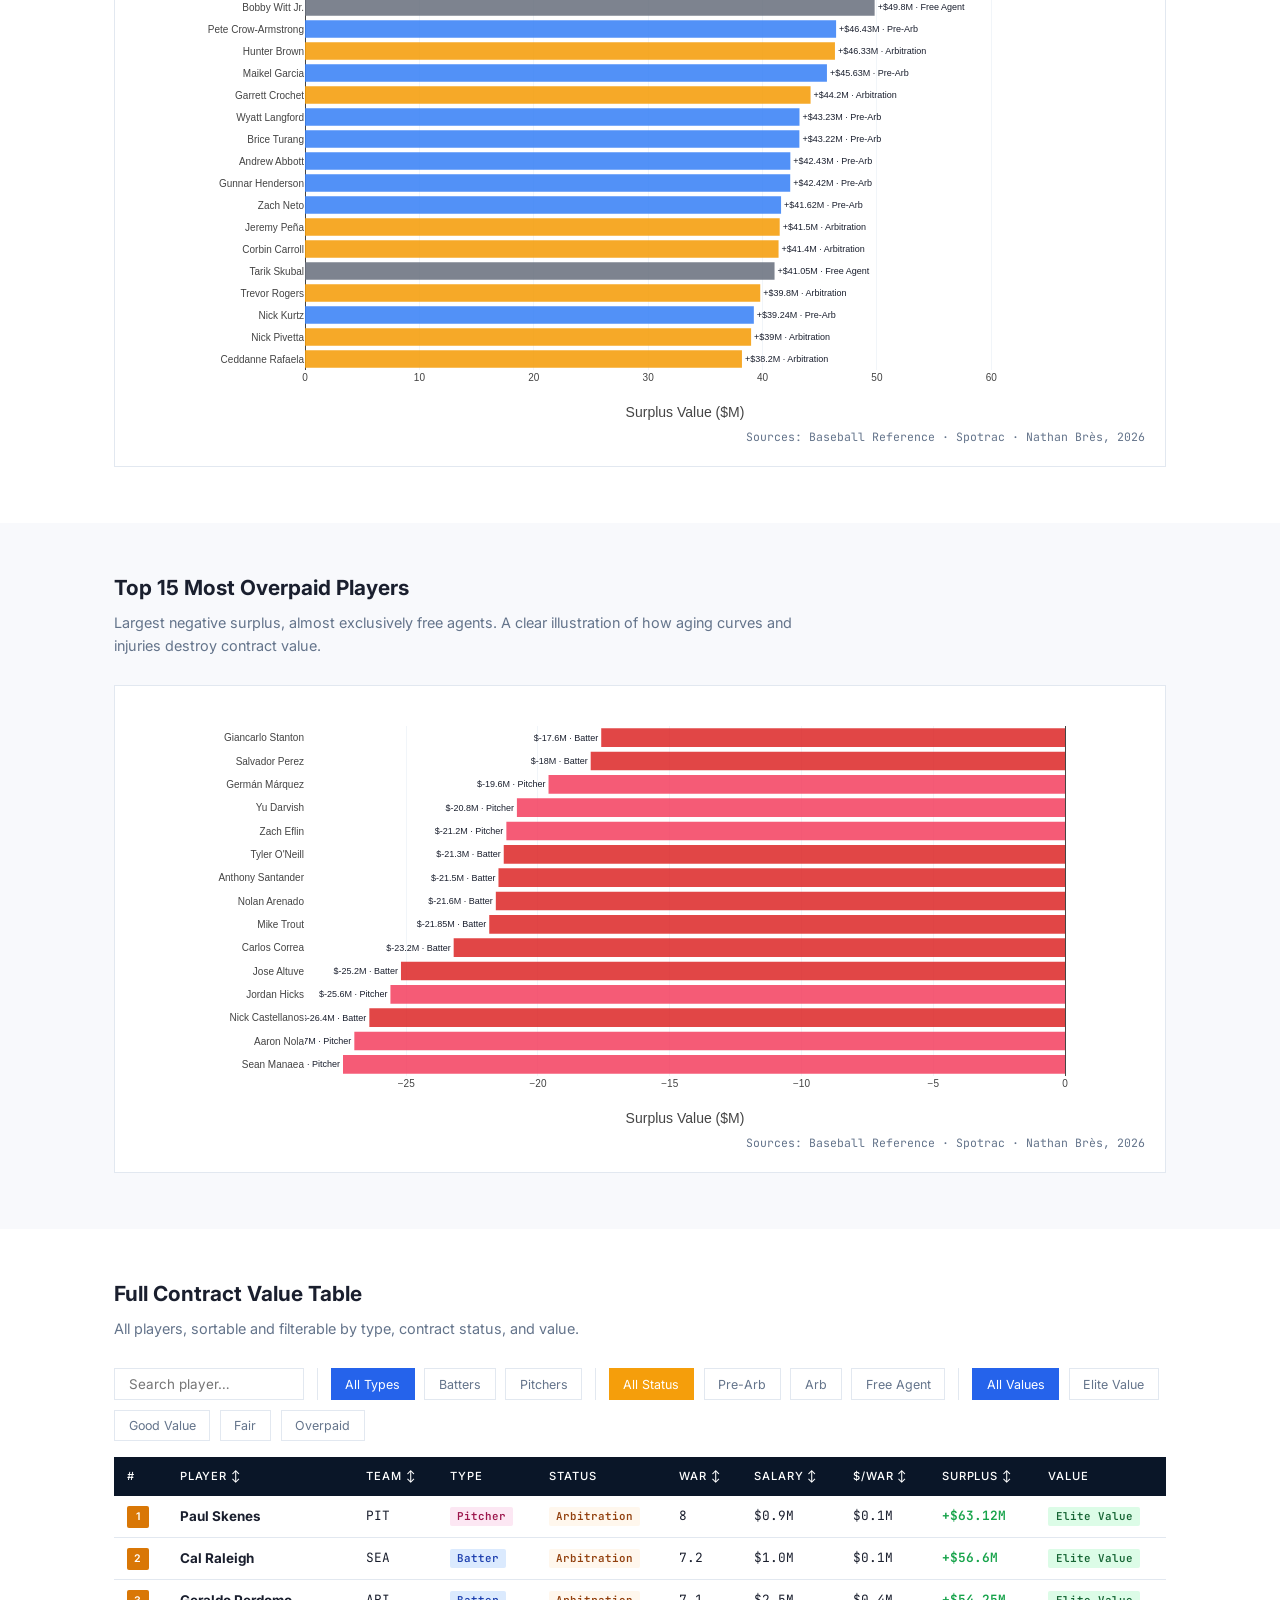
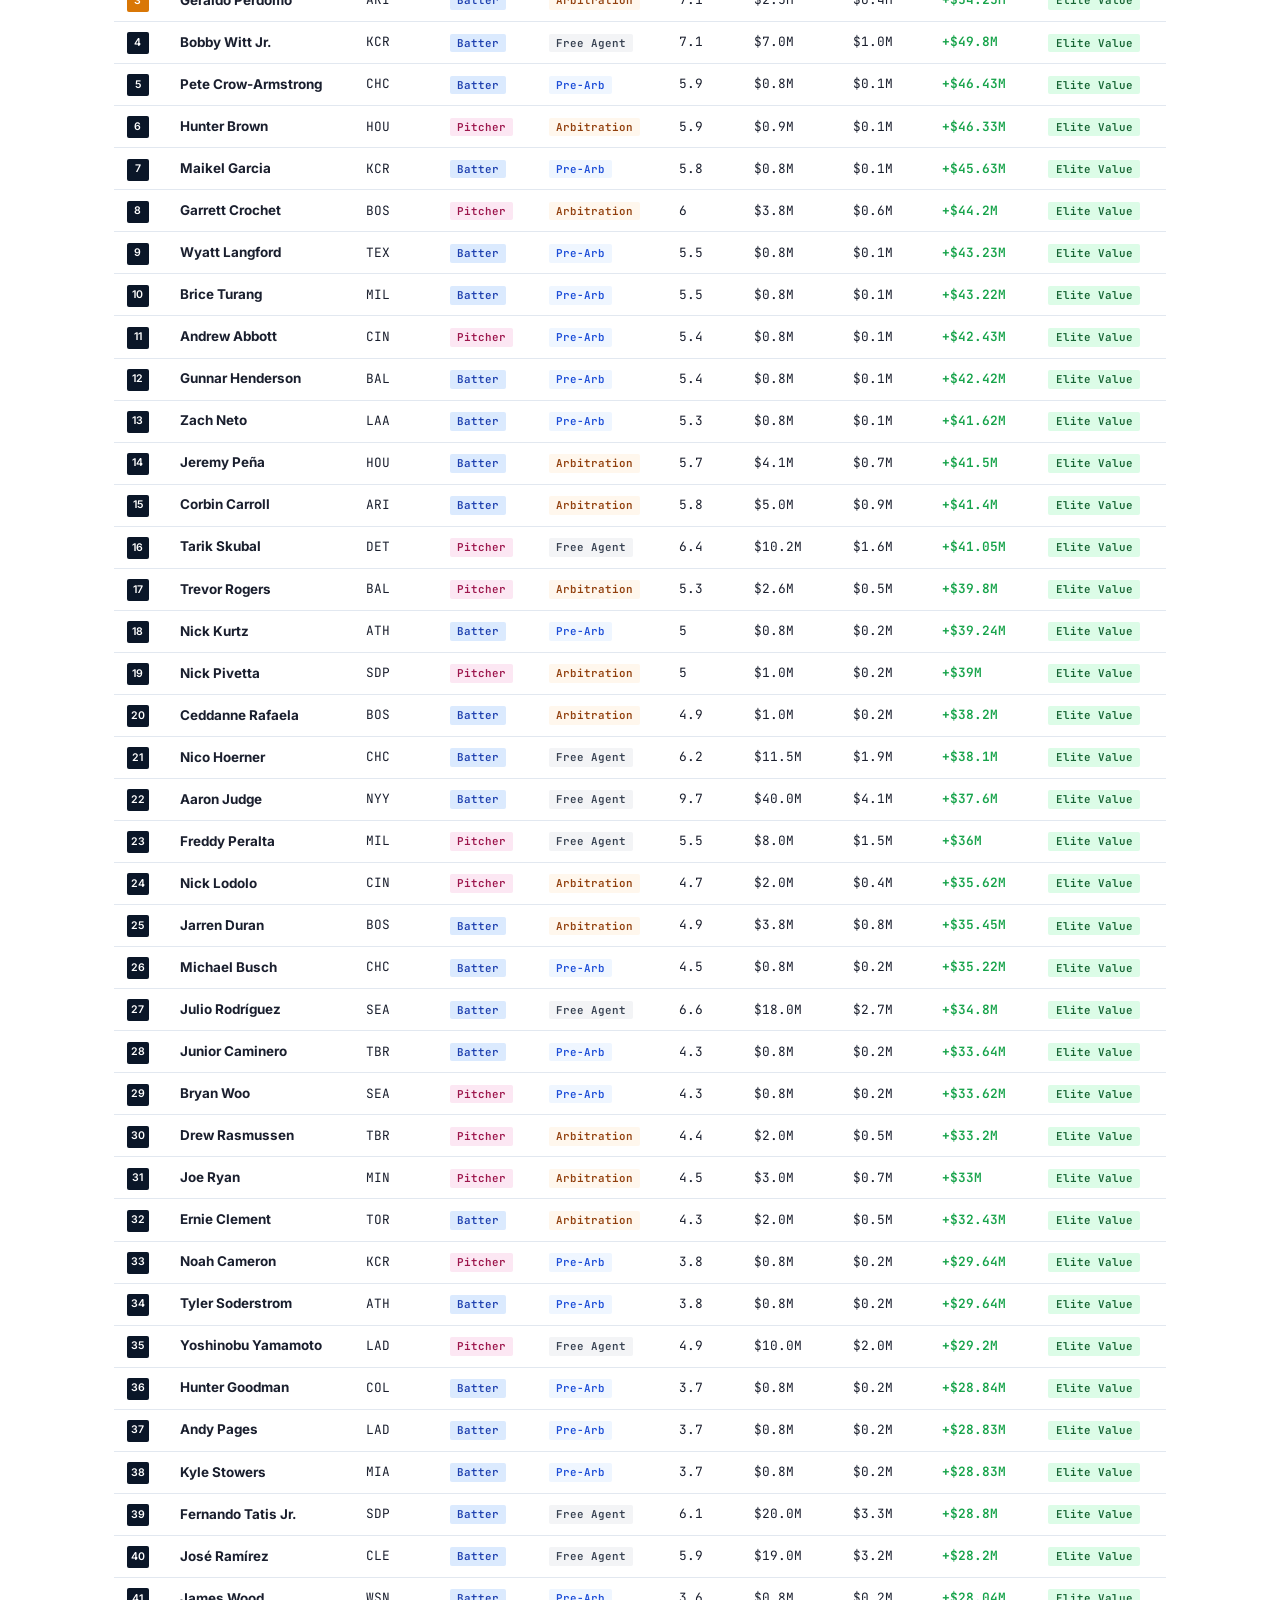
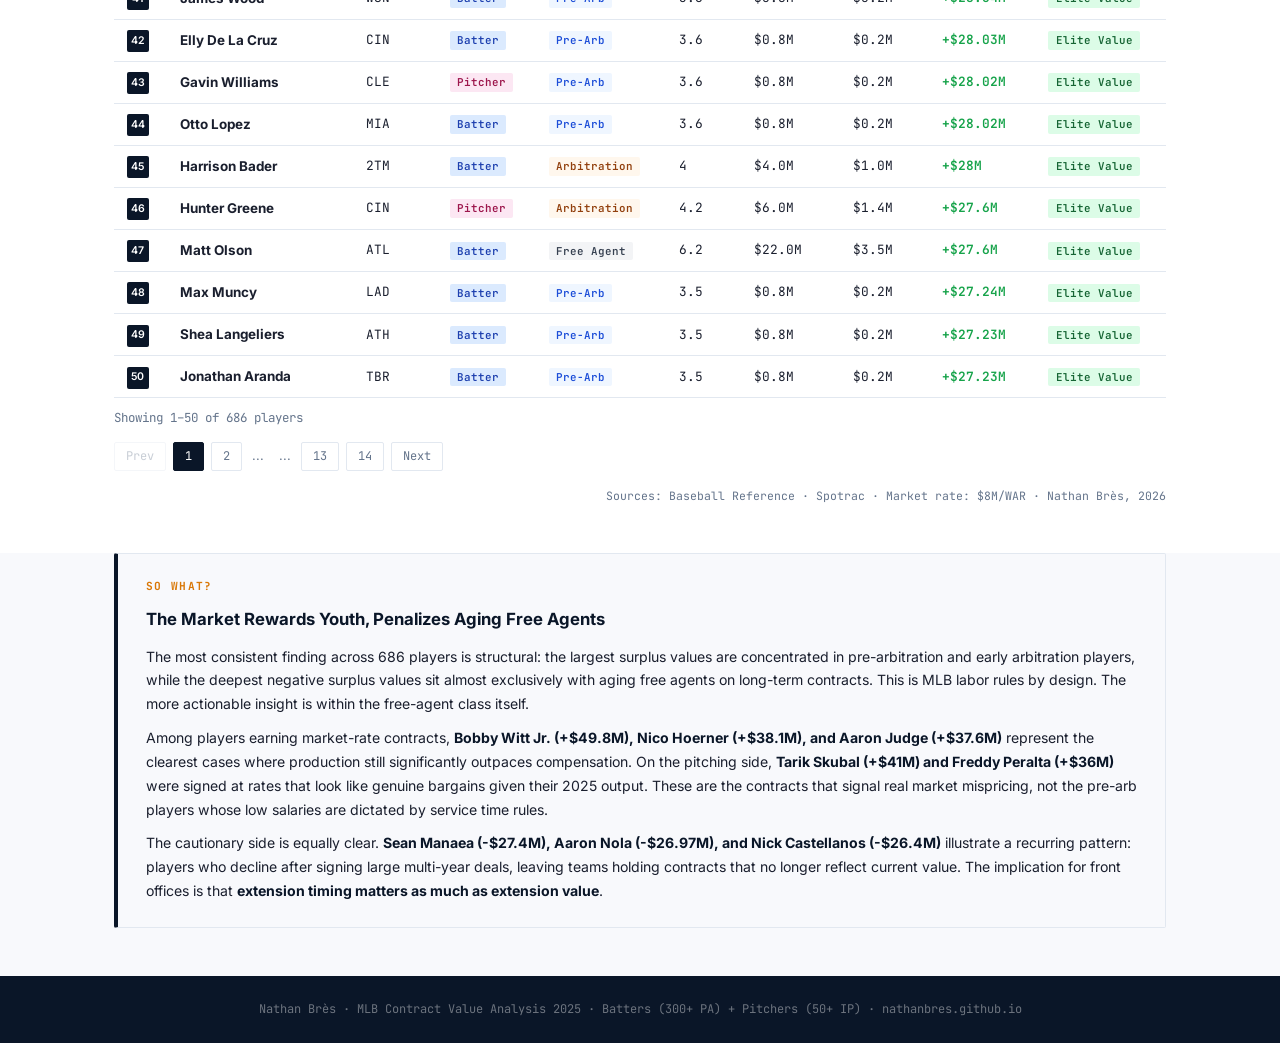
==== commit 622d4c8b: "Replace CBA jargon with plain English across all pages" ====
--- a/contract-value.html
+++ b/contract-value.html
@@ -234,7 +234,7 @@
         <h3 class="method-h3">Why $8M per WAR?</h3>
         <div class="method-grid">
           <div class="method-comp"><div class="method-comp-header"><span class="method-weight">$M</span><span class="method-comp-name">Free-agent benchmarks</span></div><p class="method-comp-desc">Analysis of 2023&ndash;2025 free-agent signings shows the market has paid approximately $7.5M&ndash;$9M per projected WAR. $8M is the midpoint estimate.</p></div>
-          <div class="method-comp"><div class="method-comp-header"><span class="method-weight">!</span><span class="method-comp-name">FA rate only</span></div><p class="method-comp-desc">Pre-arb and arbitration players are structurally underpaid versus this rate. Their surplus reflects CBA rules, not individual market mispricing.</p></div>
+          <div class="method-comp"><div class="method-comp-header"><span class="method-weight">!</span><span class="method-comp-name">FA rate only</span></div><p class="method-comp-desc">Pre-arb and arbitration players are structurally underpaid versus this rate. Their surplus reflects MLB labor rules (service time, pre-arbitration salary caps), not individual market mispricing.</p></div>
         </div>
         <h3 class="method-h3">Data Pipeline</h3>
         <div class="method-example">
@@ -272,7 +272,7 @@
       </div>
       <div class="finding-card gold">
         <h4>The Ohtani & Pre-Arb Caveats</h4>
-        <p><strong>Ohtani</strong> combines batting (6.6 WAR) and pitching (1.1 WAR) for a total of <strong>7.7 WAR</strong>, giving a combined surplus of −$8.4M, far more reasonable than a batting-only view. <strong>Pre-arb players</strong> (Perdomo, Carroll, Crochet) dominate the top. Their surplus is a feature of the CBA, not market inefficiency. The most interesting targets remain <strong>arb and FA players</strong> with positive surplus.</p>
+        <p><strong>Ohtani</strong> combines batting (6.6 WAR) and pitching (1.1 WAR) for a total of <strong>7.7 WAR</strong>, giving a combined surplus of −$8.4M, far more reasonable than a batting-only view. <strong>Pre-arb players</strong> (Perdomo, Carroll, Crochet) dominate the top. Their surplus is a feature of MLB labor rules (service time, salary caps), not market inefficiency. The most interesting targets remain <strong>arb and FA players</strong> with positive surplus.</p>
       </div>
     </div>
   </div>
@@ -367,7 +367,7 @@
     <div class="takeaway">
       <div class="takeaway-label">So What?</div>
       <div class="takeaway-title">The Market Rewards Youth, Penalizes Aging Free Agents</div>
-      <p>The most consistent finding across 686 players is structural: the largest surplus values are concentrated in pre-arbitration and early arbitration players, while the deepest negative surplus values sit almost exclusively with aging free agents on long-term contracts. This is the CBA by design. The more actionable insight is within the free-agent class itself.</p>
+      <p>The most consistent finding across 686 players is structural: the largest surplus values are concentrated in pre-arbitration and early arbitration players, while the deepest negative surplus values sit almost exclusively with aging free agents on long-term contracts. This is MLB labor rules by design. The more actionable insight is within the free-agent class itself.</p>
       <p>Among players earning market-rate contracts, <strong>Bobby Witt Jr. (+$49.8M), Nico Hoerner (+$38.1M), and Aaron Judge (+$37.6M)</strong> represent the clearest cases where production still significantly outpaces compensation. On the pitching side, <strong>Tarik Skubal (+$41M) and Freddy Peralta (+$36M)</strong> were signed at rates that look like genuine bargains given their 2025 output. These are the contracts that signal real market mispricing, not the pre-arb players whose low salaries are dictated by service time rules.</p>
       <p>The cautionary side is equally clear. <strong>Sean Manaea (-$27.4M), Aaron Nola (-$26.97M), and Nick Castellanos (-$26.4M)</strong> illustrate a recurring pattern: players who decline after signing large multi-year deals, leaving teams holding contracts that no longer reflect current value. The implication for front offices is that <strong>extension timing matters as much as extension value</strong>.</p>
     </div>
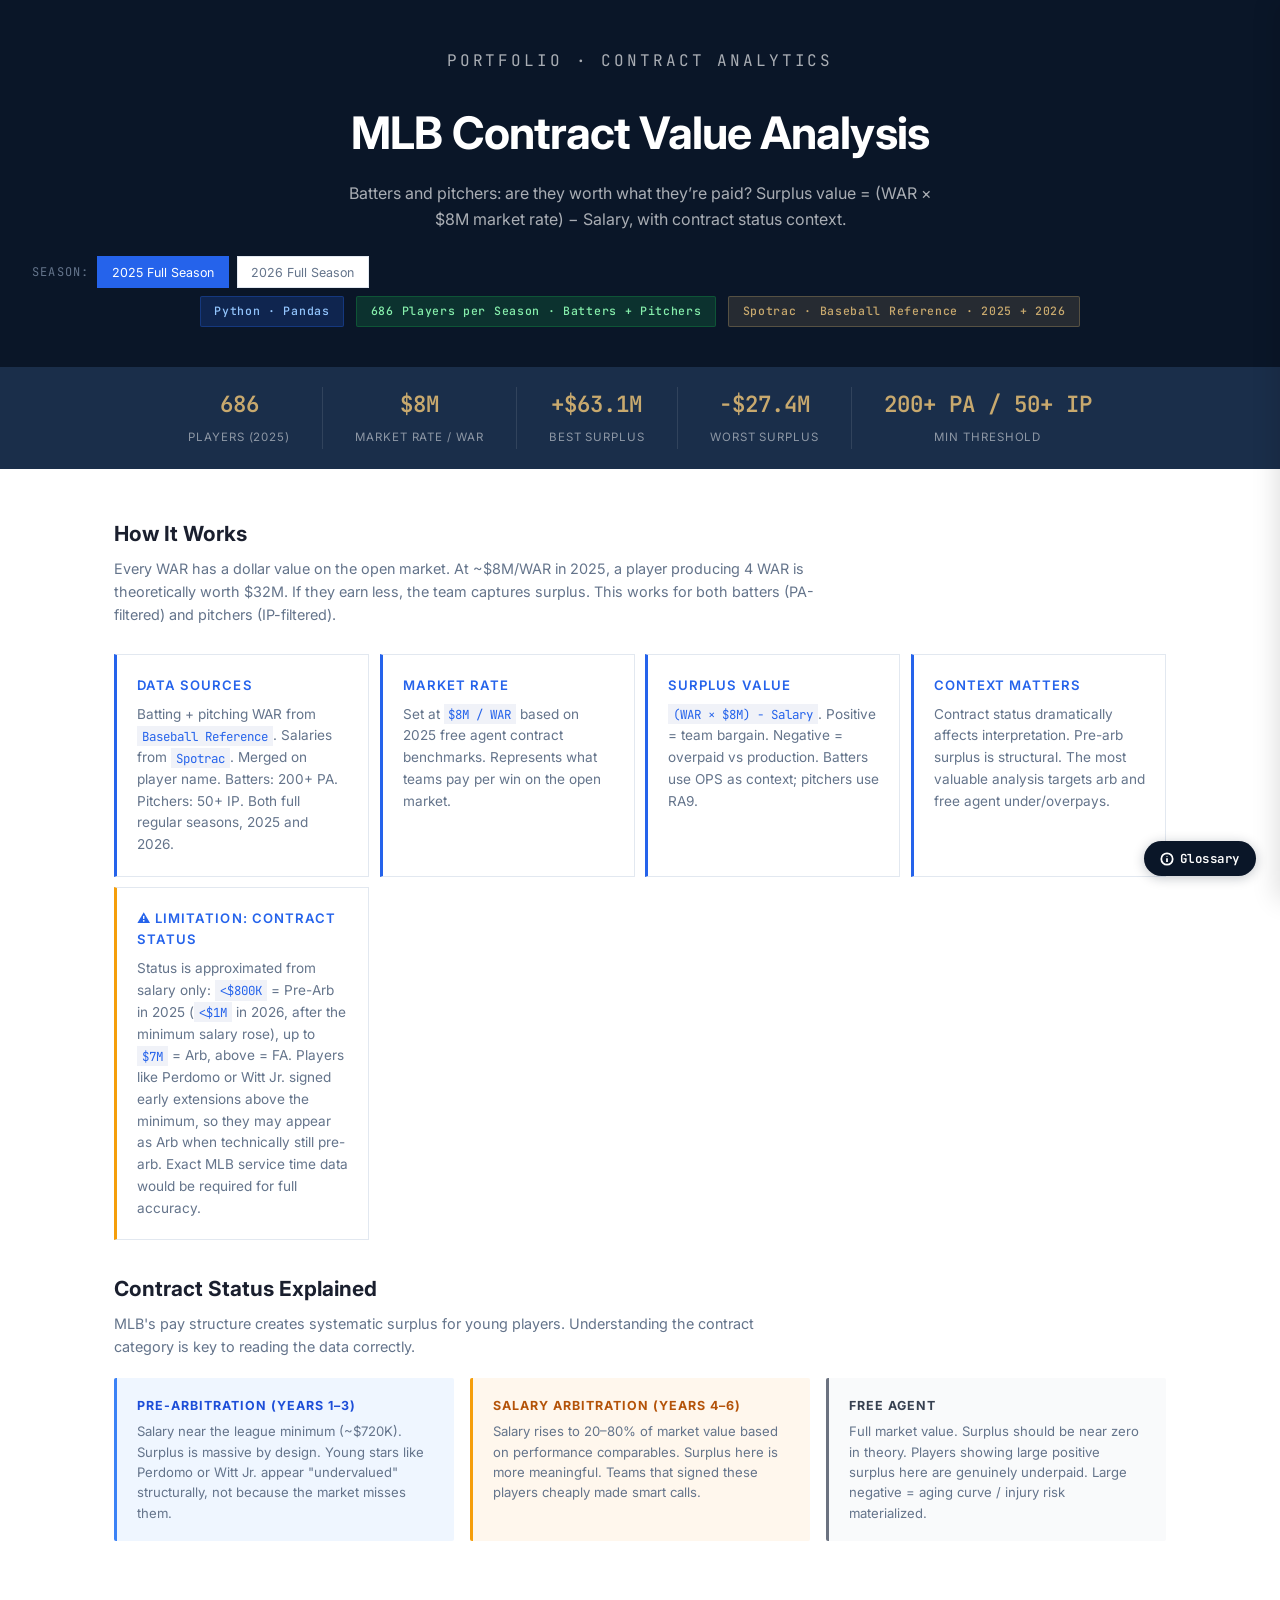
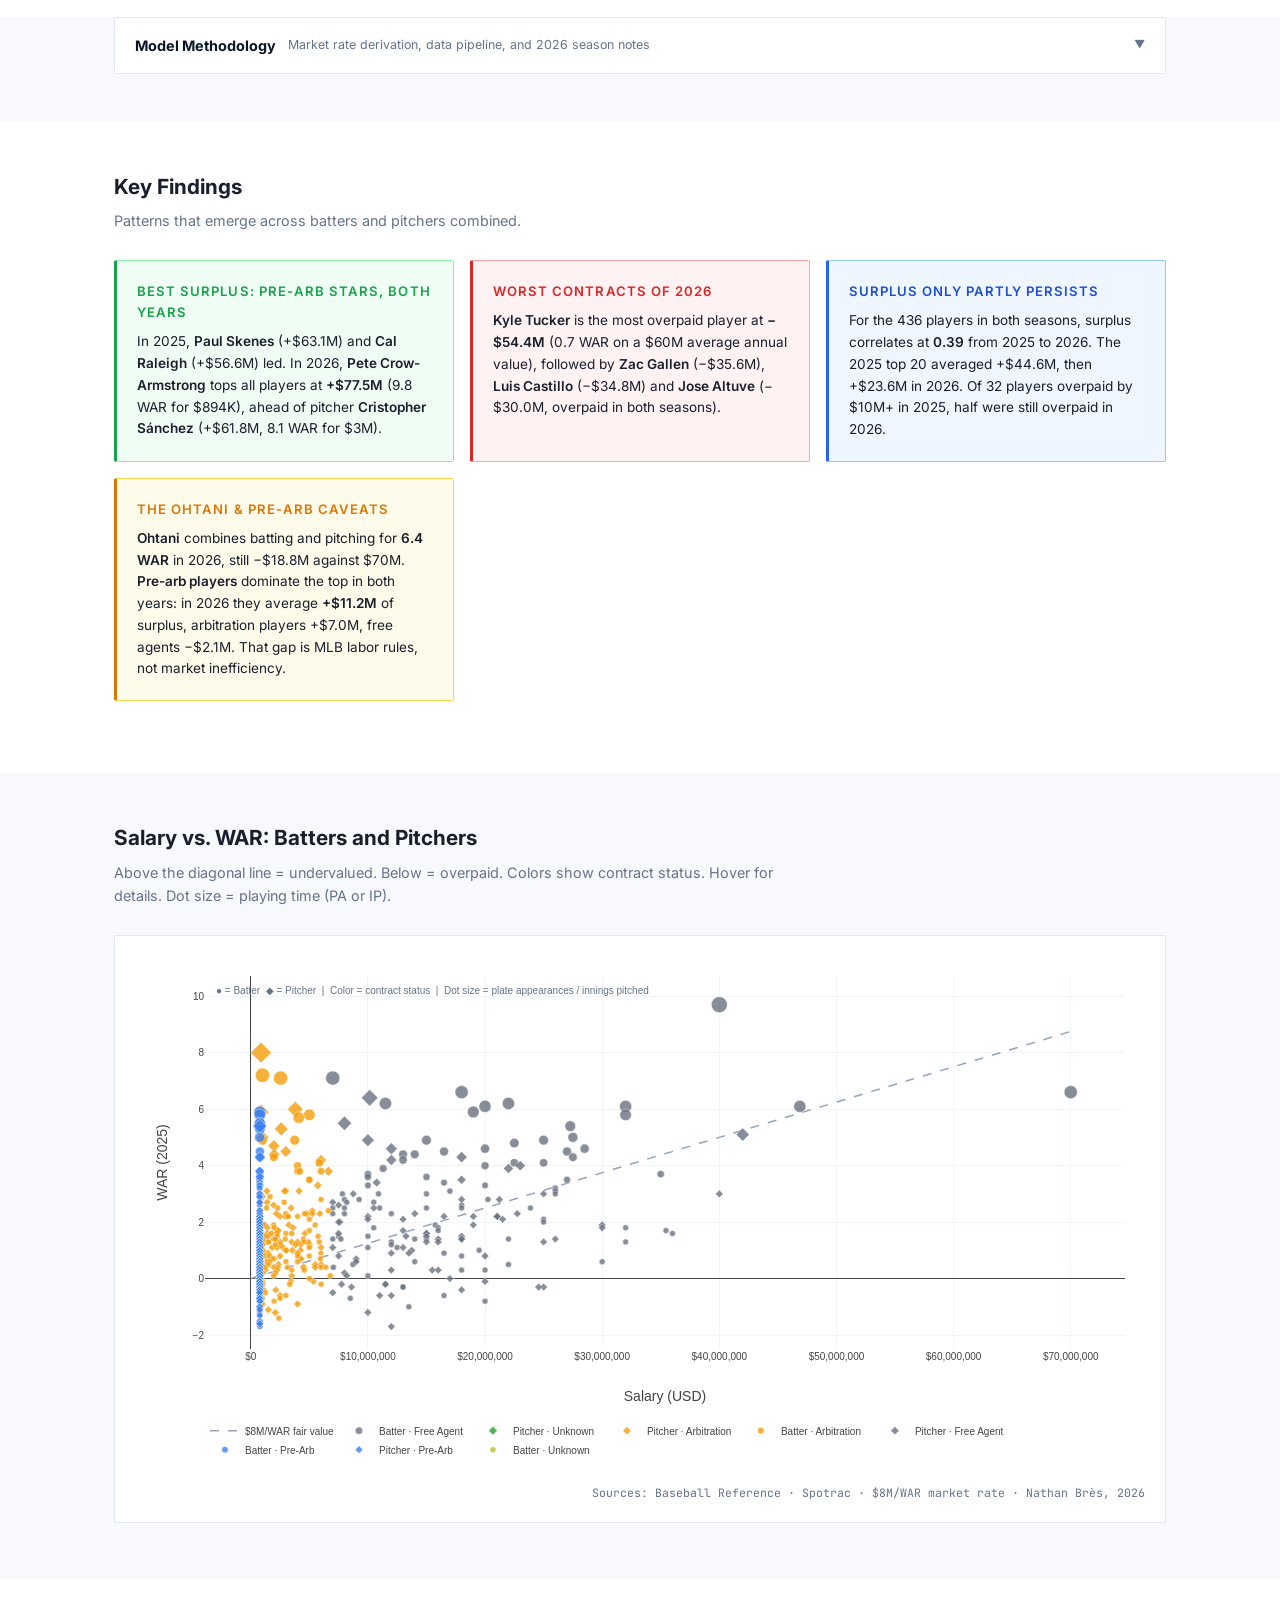
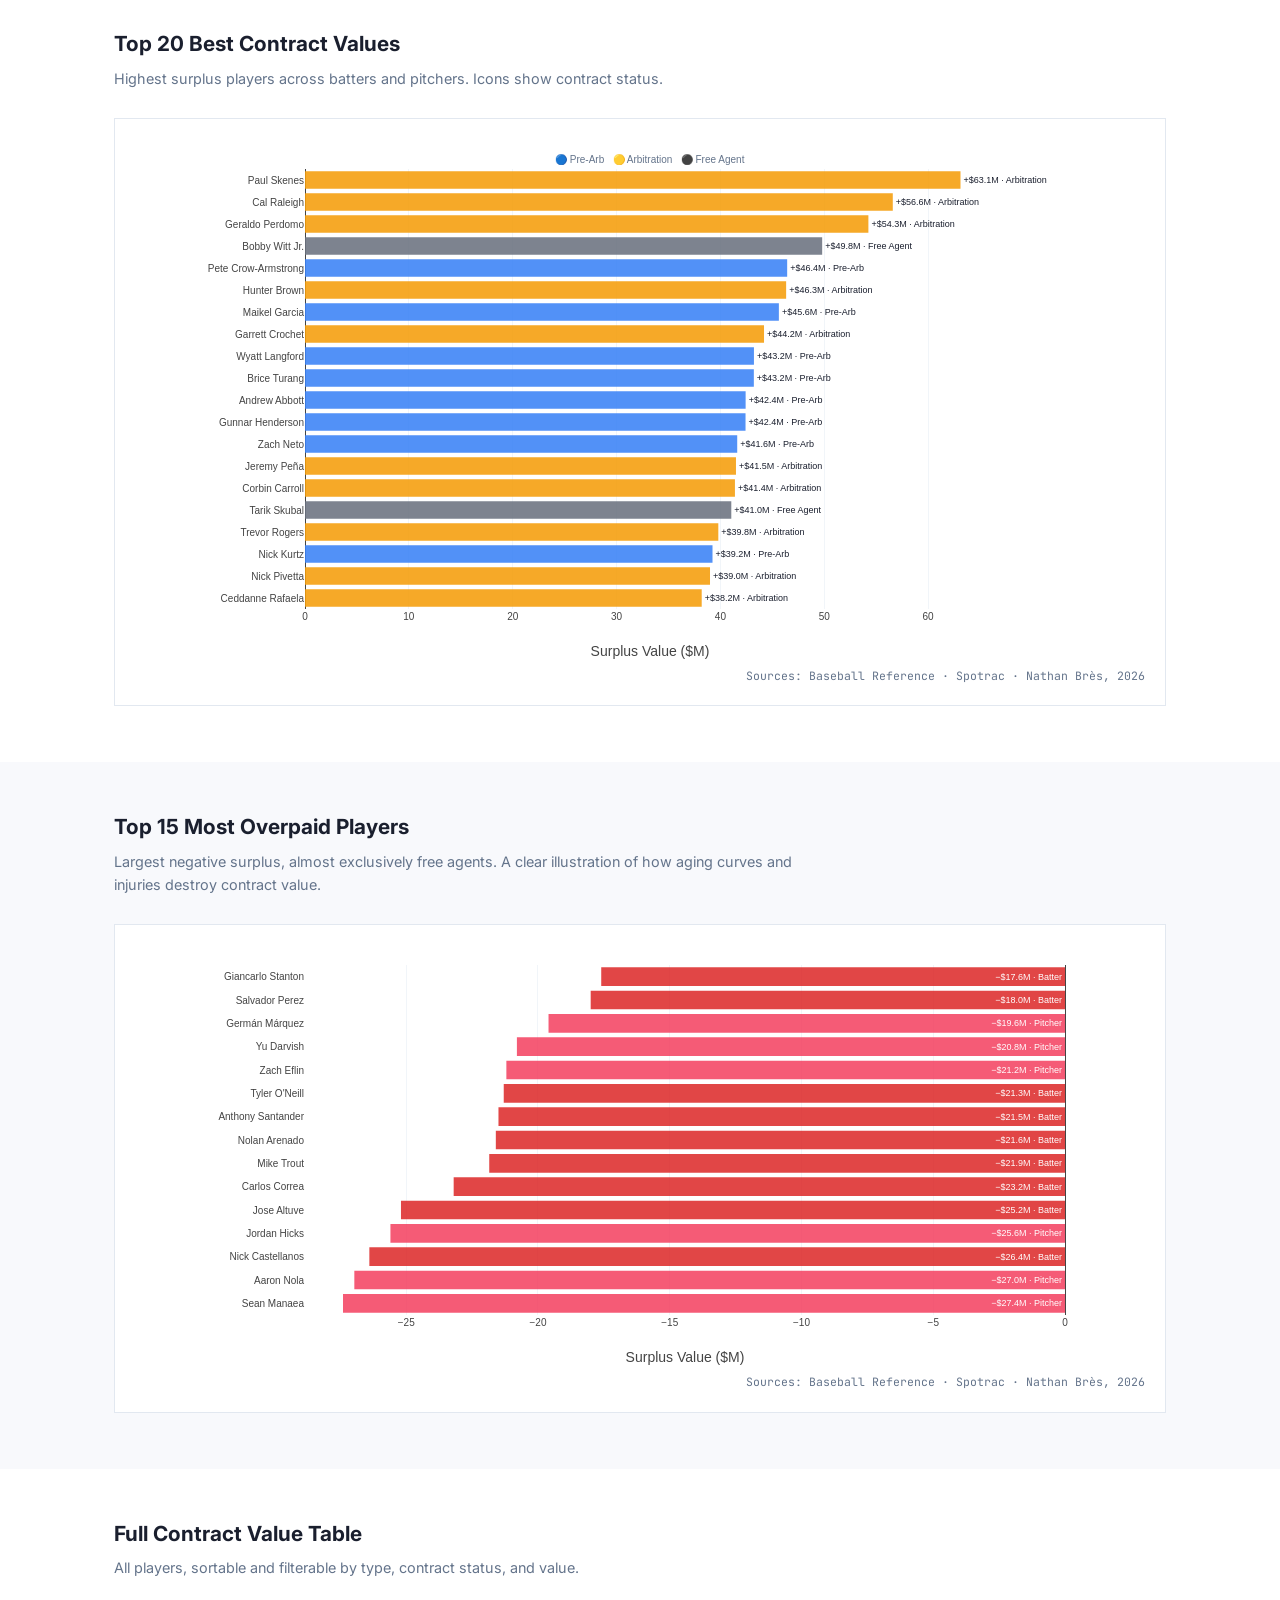
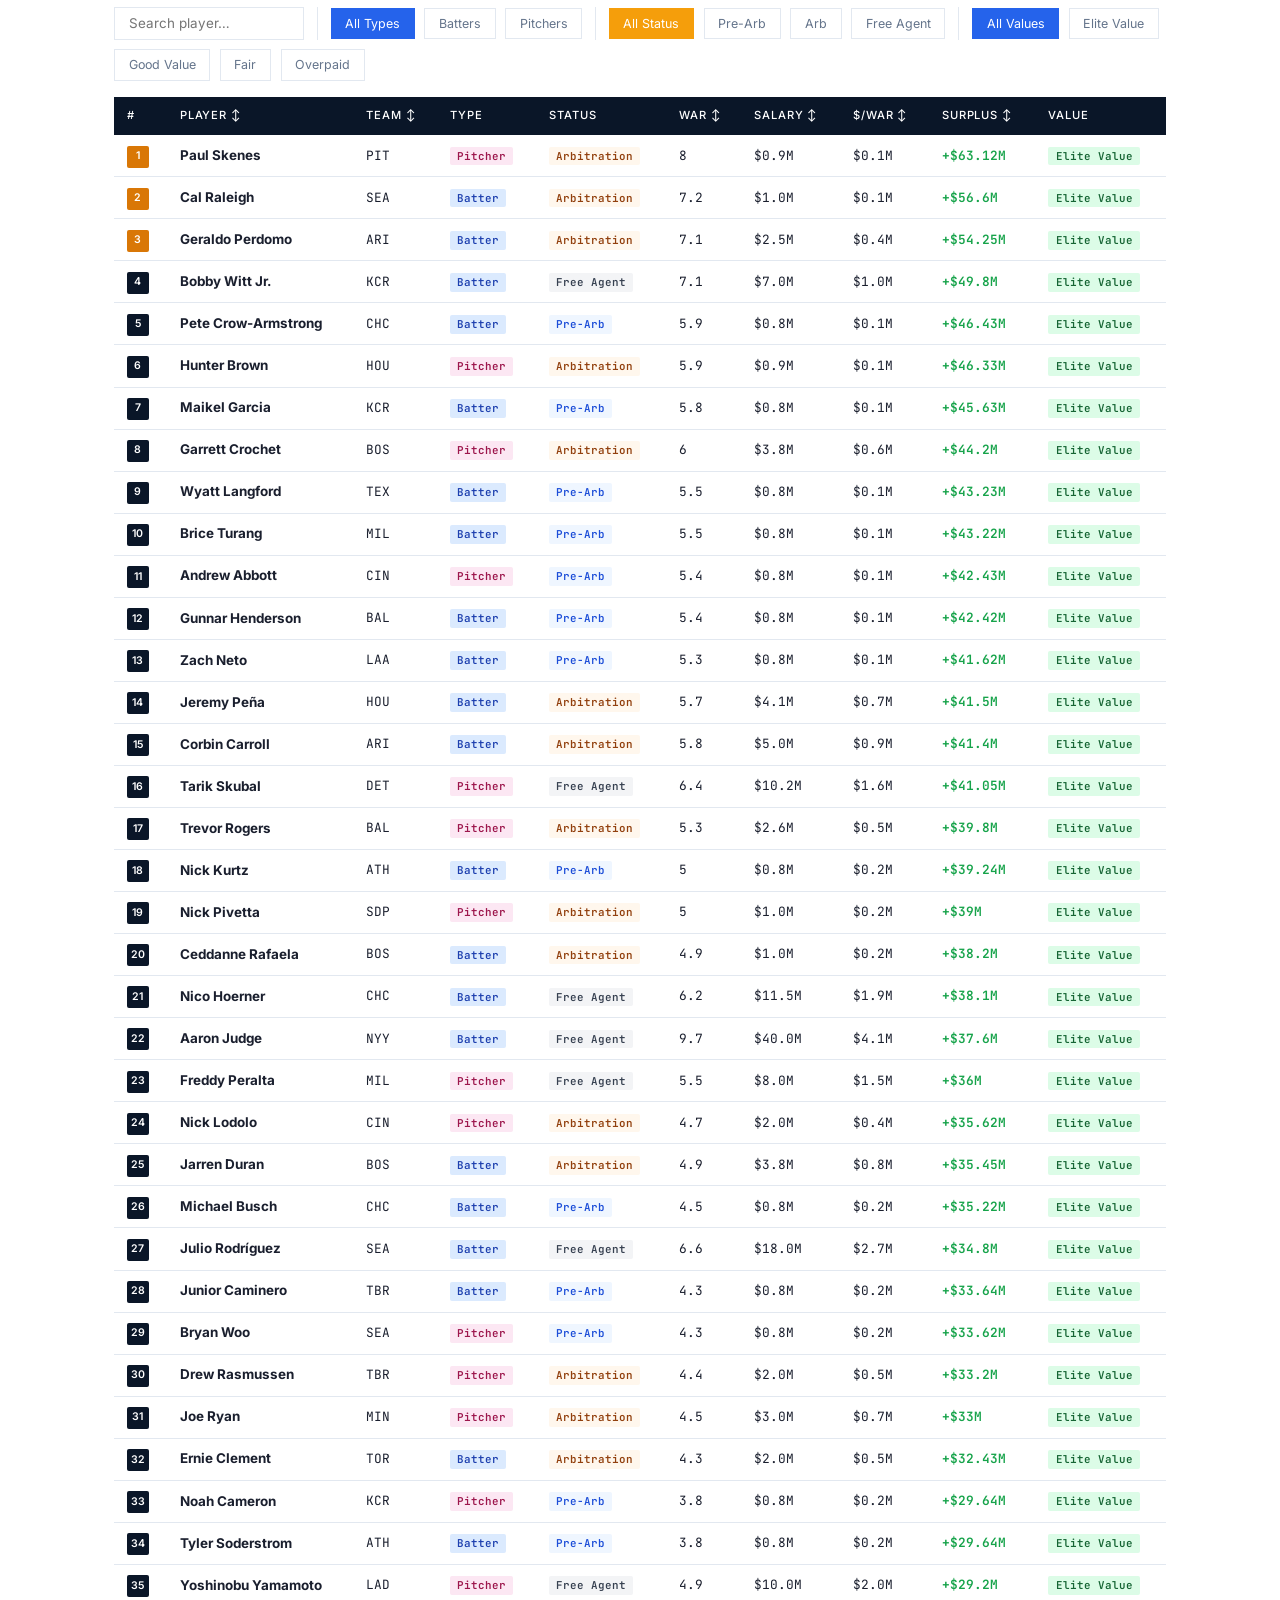
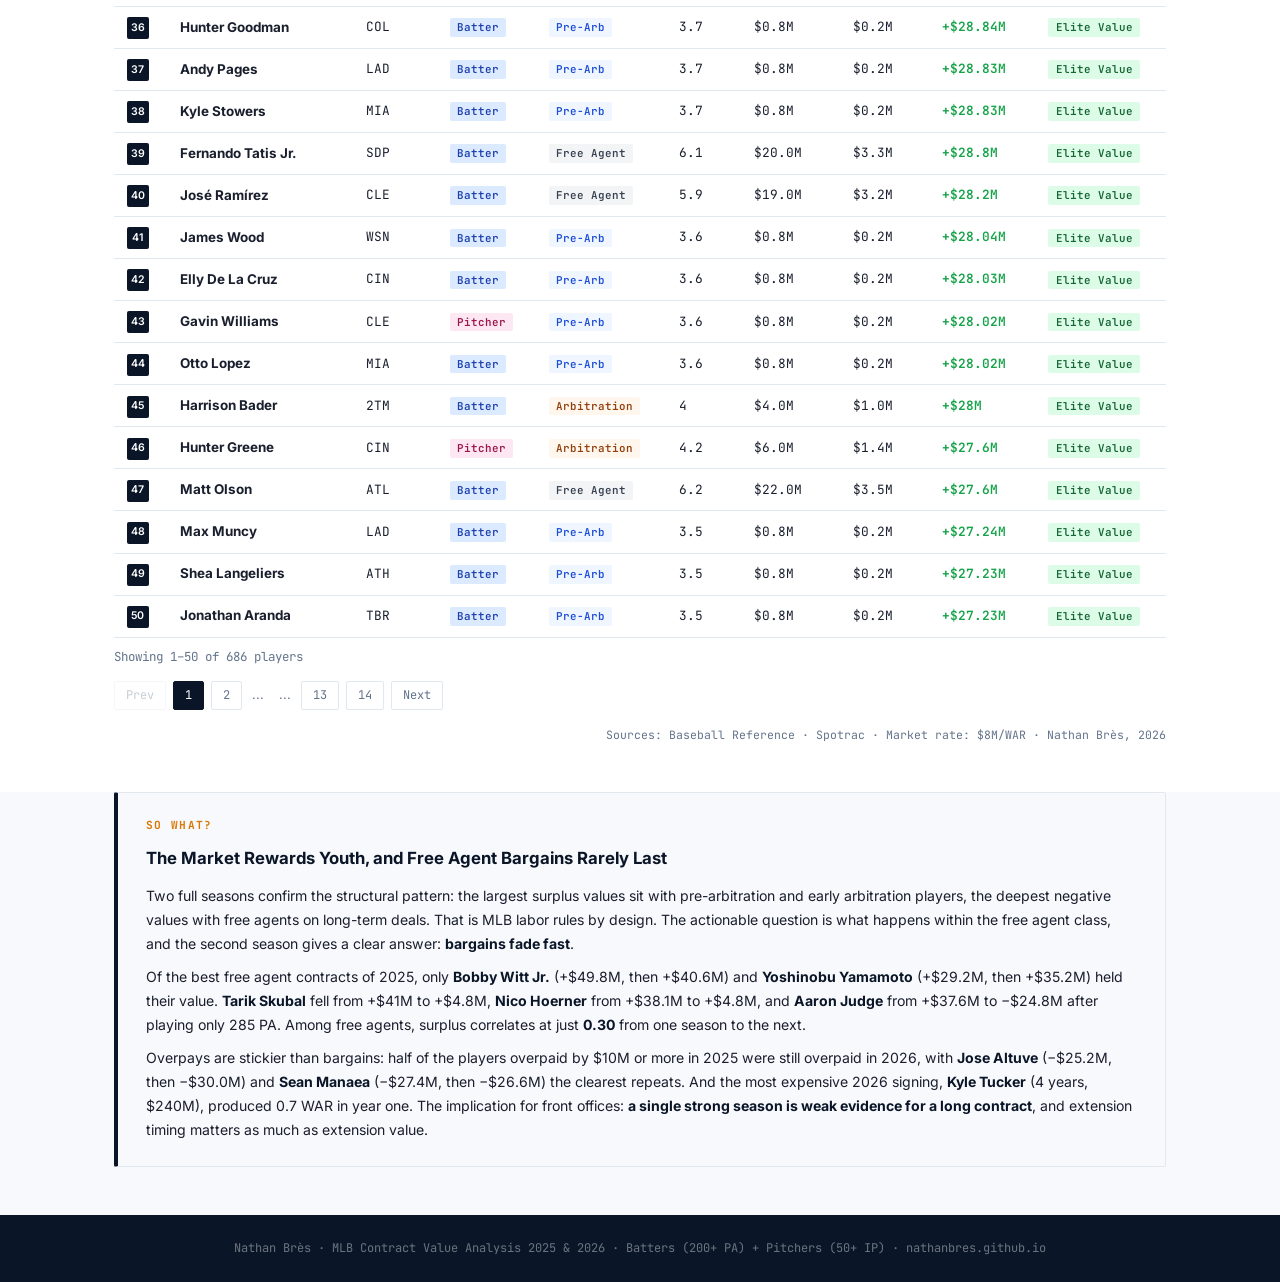
==== commit b996284c: "Update all analyses with full 2026 regular season" ====
--- a/contract-value.html
+++ b/contract-value.html
@@ -48,7 +48,7 @@
     .status-card p{font-size:.82rem;color:var(--muted);line-height:1.55}
     .key-findings{display:grid;grid-template-columns:repeat(auto-fit,minmax(280px,1fr));gap:1rem;margin-bottom:1.5rem}
     .finding-card{padding:1.25rem;border-radius:2px}
-    .finding-card.green{background:#f0fdf4;border:1px solid #86efac;border-left:3px solid var(--green)}
+    .finding-card.green{background:#f0fdf4;border:1px solid #86efac;border-left:3px solid var(--green)}.finding-card.blue{background:#eff6ff;border:1px solid #93c5fd;border-left:3px solid #2563eb}.finding-card.blue h4{color:#1d4ed8}
     .finding-card.red{background:#fef2f2;border:1px solid #fca5a5;border-left:3px solid var(--red)}
     .finding-card.gold{background:#fffbeb;border:1px solid #fcd34d;border-left:3px solid var(--gold)}
     .finding-card h4{font-size:.82rem;font-weight:600;text-transform:uppercase;letter-spacing:.08em;margin-bottom:.5rem}
@@ -146,27 +146,27 @@
   <div style="margin:1rem 0 .5rem;display:flex;align-items:center;gap:.5rem;flex-wrap:wrap">
     <span style="font-family:var(--mono);font-size:.75rem;color:var(--muted);text-transform:uppercase;letter-spacing:.1em">Season:</span>
     <button id="btn-2025" class="filter-btn active" onclick="switchYear(2025)">2025 Full Season</button>
-    <button id="btn-2026" class="filter-btn" onclick="switchYear(2026)">2026 In Progress <span style="font-size:.7rem;background:#f59e0b;color:#fff;padding:.1rem .35rem;border-radius:3px;margin-left:.25rem">~70 GP</span></button>
-  </div>
-  <p id="year-note-2026" style="display:none;font-size:.8rem;color:var(--muted);font-style:italic;margin:.25rem 0 .75rem">2026 WAR is projected over a full season based on current pace (70 games played). Treat as early-season signal, not final verdict.</p>
+    <button id="btn-2026" class="filter-btn" onclick="switchYear(2026)">2026 Full Season</button>
+  </div>
+  <p id="year-note-2026" style="display:none;font-size:.8rem;color:var(--muted);font-style:italic;margin:.25rem 0 .75rem">2026: full regular season WAR and Spotrac 2026 salaries. Pre-Arb is under $1M in 2026 (the league minimum rose to $780K). Kyle Tucker uses the $60M average annual value of his 4-year, $240M deal, since Spotrac lists only a $1M base salary.</p>
   <div class="badges">
     <span class="badge badge-blue">Python · Pandas</span>
-    <span class="badge badge-green">270 Players · Batters + Pitchers</span>
-    <span class="badge badge-gold">Spotrac · Baseball Reference · 2025</span>
+    <span class="badge badge-green">686 Players per Season · Batters + Pitchers</span>
+    <span class="badge badge-gold">Spotrac · Baseball Reference · 2025 + 2026</span>
   </div>
 </div>
 
 <div class="stats-bar">
   <div class="stats-inner">
-    <div class="stat-item"><span class="stat-value" id="stat-total">270</span><span class="stat-label">Players</span></div>
+    <div class="stat-item"><span class="stat-value" id="stat-total">686</span><span class="stat-label" id="stat-total-label">Players (2025)</span></div>
     <div class="stat-div"></div>
     <div class="stat-item"><span class="stat-value">$8M</span><span class="stat-label">Market Rate / WAR</span></div>
     <div class="stat-div"></div>
-    <div class="stat-item"><span class="stat-value">$54.3M</span><span class="stat-label">Best Surplus</span></div>
+    <div class="stat-item"><span class="stat-value" id="stat-best">+$63.1M</span><span class="stat-label">Best Surplus</span></div>
     <div class="stat-div"></div>
-    <div class="stat-item"><span class="stat-value">−$34.4M</span><span class="stat-label">Worst Surplus</span></div>
+    <div class="stat-item"><span class="stat-value" id="stat-worst">−$27.4M</span><span class="stat-label">Worst Surplus</span></div>
     <div class="stat-div"></div>
-    <div class="stat-item"><span class="stat-value">300+ PA / 50+ IP</span><span class="stat-label">Min Threshold</span></div>
+    <div class="stat-item"><span class="stat-value">200+ PA / 50+ IP</span><span class="stat-label">Min Threshold</span></div>
   </div>
 </div>
 
@@ -178,7 +178,7 @@
     <div class="method-grid">
       <div class="method-card">
         <h4>Data Sources</h4>
-        <p>Batting + pitching WAR from <code>Baseball Reference</code>. Salaries from <code>Spotrac</code>. Merged on player name. Batters: 300+ PA. Pitchers: 50+ IP.</p>
+        <p>Batting + pitching WAR from <code>Baseball Reference</code>. Salaries from <code>Spotrac</code>. Merged on player name. Batters: 200+ PA. Pitchers: 50+ IP. Both full regular seasons, 2025 and 2026.</p>
       </div>
       <div class="method-card">
         <h4>Market Rate</h4>
@@ -194,7 +194,7 @@
       </div>
       <div class="method-card" style="border-left-color:#f59e0b">
         <h4>⚠ Limitation: Contract Status</h4>
-        <p>Status is approximated from salary only: <code>&lt;$800K</code> = Pre-Arb, <code>$800K–$7M</code> = Arb, <code>&gt;$7M</code> = FA. Players like Perdomo or Witt Jr. signed early extensions above the minimum, so they may appear as Arb when technically still pre-arb. Exact MLB service time data would be required for full accuracy.</p>
+        <p>Status is approximated from salary only: <code>&lt;$800K</code> = Pre-Arb in 2025 (<code>&lt;$1M</code> in 2026, after the minimum salary rose), up to <code>$7M</code> = Arb, above = FA. Players like Perdomo or Witt Jr. signed early extensions above the minimum, so they may appear as Arb when technically still pre-arb. Exact MLB service time data would be required for full accuracy.</p>
       </div>
     </div>
 
@@ -223,11 +223,11 @@
     <details class="method-details">
       <summary class="method-summary">
         <span class="method-label">Model Methodology</span>
-        <span class="method-hint">Market rate derivation, data pipeline, and 2026 projection method</span>
+        <span class="method-hint">Market rate derivation, data pipeline, and 2026 season notes</span>
         <span class="method-chevron">&#9660;</span>
       </summary>
       <div class="method-body">
-        <p class="method-intro">The surplus value framework converts WAR into dollars using an open-market rate, then compares that to actual salaries to identify mispriced contracts. Both the 2025 full-season dataset and a 2026 in-progress projection are available.</p>
+        <p class="method-intro">The surplus value framework converts WAR into dollars using an open-market rate, then compares that to actual salaries to identify mispriced contracts. Two full regular seasons are available, 2025 and 2026, switchable at the top of the page.</p>
         <h3 class="method-h3">The Surplus Value Formula</h3>
         <div class="method-formula"><code>Surplus Value ($M) = (WAR &times; $8M) &minus; Actual Salary</code></div>
         <p class="method-intro" style="margin-top:.75rem">Positive = underpaid relative to production. Negative = overpaid. The $8M/WAR rate is the estimated free-agent market price per win in 2025.</p>
@@ -238,16 +238,17 @@
         </div>
         <h3 class="method-h3">Data Pipeline</h3>
         <div class="method-example">
-          <div class="method-ex-row"><span class="method-ex-label">WAR (batters)</span><span class="method-ex-val">Baseball Reference</span><span class="method-ex-note">min 200 PA (2025), min 100 PA (2026)</span></div>
-          <div class="method-ex-row"><span class="method-ex-label">WAR (pitchers)</span><span class="method-ex-val">Baseball Reference</span><span class="method-ex-note">min 50 IP (2025), min 20 IP (2026)</span></div>
+          <div class="method-ex-row"><span class="method-ex-label">WAR (batters)</span><span class="method-ex-val">Baseball Reference</span><span class="method-ex-note">min 200 PA, both seasons</span></div>
+          <div class="method-ex-row"><span class="method-ex-label">WAR (pitchers)</span><span class="method-ex-val">Baseball Reference</span><span class="method-ex-note">min 50 IP, both seasons</span></div>
           <div class="method-ex-row"><span class="method-ex-label">Salaries</span><span class="method-ex-val">Spotrac</span><span class="method-ex-note">scraped via HTML source, 1,269+ players</span></div>
           <div class="method-ex-row"><span class="method-ex-label">Deduplication</span><span class="method-ex-val">Highest WAR kept</span><span class="method-ex-note">for mid-season trades (2TM/3TM entries)</span></div>
-          <div class="method-ex-row highlight"><span class="method-ex-label">Total dataset</span><span class="method-ex-val">686 players (2025)</span><span class="method-ex-note">batters + pitchers combined</span></div>
+          <div class="method-ex-row highlight"><span class="method-ex-label">Total dataset</span><span class="method-ex-val">686 players per season</span><span class="method-ex-note">batters + pitchers combined</span></div>
         </div>
-        <h3 class="method-h3">2026 Projection Method</h3>
+        <h3 class="method-h3">2026 Season Notes</h3>
         <div class="method-grid">
-          <div class="method-comp"><div class="method-comp-header"><span class="method-weight">&#x21C4;</span><span class="method-comp-name">WAR annualization</span></div><p class="method-comp-desc">2026 WAR captured mid-season (~70 games) and projected over 162 games: <code>WAR_proj = WAR &times; (162 / 70)</code>. Treat as directional signal, not final verdict.</p></div>
-          <div class="method-comp"><div class="method-comp-header"><span class="method-weight">!</span><span class="method-comp-name">Early-season noise</span></div><p class="method-comp-desc">Small-sample WAR in April&ndash;June is noisier than full-season WAR. Extreme 2026 values should be interpreted cautiously.</p></div>
+          <div class="method-comp"><div class="method-comp-header"><span class="method-weight">$</span><span class="method-comp-name">Pre-Arb threshold</span></div><p class="method-comp-desc">The 2026 league minimum is about $780K, so many pre-arbitration players earn $780K to $900K. The Pre-Arb band is set under $1M for 2026 (under $800K for 2025).</p></div>
+          <div class="method-comp"><div class="method-comp-header"><span class="method-weight">!</span><span class="method-comp-name">Signing bonuses and deferrals</span></div><p class="method-comp-desc">Spotrac's single-year salary can hide most of a contract. Kyle Tucker is listed at $1M for 2026 on a 4-year, $240M deal, so his $60M average annual value is used instead.</p></div>
+          <div class="method-comp"><div class="method-comp-header"><span class="method-weight">2W</span><span class="method-comp-name">Shohei Ohtani</span></div><p class="method-comp-desc">In 2026 his batting and pitching WAR are combined into a single row (6.4 WAR), so his $70M salary is counted once against his full value.</p></div>
         </div>
         <p class="method-caveat">This model applies a single $8M/WAR rate uniformly across all positions. In practice, catchers, shortstops, and center fielders command positional premiums. The framework intentionally ignores positional context to keep surplus value calculations clean and comparable.</p>
       </div>
@@ -263,16 +264,20 @@
     <p class="section-desc">Patterns that emerge across batters and pitchers combined.</p>
     <div class="key-findings">
       <div class="finding-card green">
-        <h4>Best Surplus Overall</h4>
-        <p><strong>Paul Skenes</strong> (PIT, pre-arb) leads all pitchers at +$63.1M ($875K for 8.0 WAR). Among batters, <strong>Cal Raleigh</strong> (SEA) tops the list at +$56.6M ($1M for 7.2 WAR). Analysis covers <strong>686 players</strong> (batters and pitchers) sourced directly from Spotrac 2025.</p>
+        <h4>Best Surplus: Pre-Arb Stars, Both Years</h4>
+        <p>In 2025, <strong>Paul Skenes</strong> (+$63.1M) and <strong>Cal Raleigh</strong> (+$56.6M) led. In 2026, <strong>Pete Crow-Armstrong</strong> tops all players at <strong>+$77.5M</strong> (9.8 WAR for $894K), ahead of pitcher <strong>Cristopher S&aacute;nchez</strong> (+$61.8M, 8.1 WAR for $3M).</p>
       </div>
       <div class="finding-card red">
-        <h4>Worst Contracts in Baseball</h4>
-        <p><strong>Sean Manaea</strong> (NYM) leads pitchers at −$27.4M (−0.3 WAR on $25M). Among batters, <strong>Carlos Correa</strong> (2TM) at −$23.2M and <strong>Jose Altuve</strong> (HOU) at −$25.2M stand out. <strong>Nick Castellanos</strong> (PHI) rounds out the worst at −$26.4M on −0.8 WAR.</p>
+        <h4>Worst Contracts of 2026</h4>
+        <p><strong>Kyle Tucker</strong> is the most overpaid player at <strong>&minus;$54.4M</strong> (0.7 WAR on a $60M average annual value), followed by <strong>Zac Gallen</strong> (&minus;$35.6M), <strong>Luis Castillo</strong> (&minus;$34.8M) and <strong>Jose Altuve</strong> (&minus;$30.0M, overpaid in both seasons).</p>
+      </div>
+      <div class="finding-card blue">
+        <h4>Surplus Only Partly Persists</h4>
+        <p>For the 436 players in both seasons, surplus correlates at <strong>0.39</strong> from 2025 to 2026. The 2025 top 20 averaged +$44.6M, then +$23.6M in 2026. Of 32 players overpaid by $10M+ in 2025, half were still overpaid in 2026.</p>
       </div>
       <div class="finding-card gold">
-        <h4>The Ohtani & Pre-Arb Caveats</h4>
-        <p><strong>Ohtani</strong> combines batting (6.6 WAR) and pitching (1.1 WAR) for a total of <strong>7.7 WAR</strong>, giving a combined surplus of −$8.4M, far more reasonable than a batting-only view. <strong>Pre-arb players</strong> (Perdomo, Carroll, Crochet) dominate the top. Their surplus is a feature of MLB labor rules (service time, salary caps), not market inefficiency. The most interesting targets remain <strong>arb and FA players</strong> with positive surplus.</p>
+        <h4>The Ohtani &amp; Pre-Arb Caveats</h4>
+        <p><strong>Ohtani</strong> combines batting and pitching for <strong>6.4 WAR</strong> in 2026, still &minus;$18.8M against $70M. <strong>Pre-arb players</strong> dominate the top in both years: in 2026 they average <strong>+$11.2M</strong> of surplus, arbitration players +$7.0M, free agents &minus;$2.1M. That gap is MLB labor rules, not market inefficiency.</p>
       </div>
     </div>
   </div>
@@ -366,19 +371,19 @@
   <div class="container">
     <div class="takeaway">
       <div class="takeaway-label">So What?</div>
-      <div class="takeaway-title">The Market Rewards Youth, Penalizes Aging Free Agents</div>
-      <p>The most consistent finding across 686 players is structural: the largest surplus values are concentrated in pre-arbitration and early arbitration players, while the deepest negative surplus values sit almost exclusively with aging free agents on long-term contracts. This is MLB labor rules by design. The more actionable insight is within the free-agent class itself.</p>
-      <p>Among players earning market-rate contracts, <strong>Bobby Witt Jr. (+$49.8M), Nico Hoerner (+$38.1M), and Aaron Judge (+$37.6M)</strong> represent the clearest cases where production still significantly outpaces compensation. On the pitching side, <strong>Tarik Skubal (+$41M) and Freddy Peralta (+$36M)</strong> were signed at rates that look like genuine bargains given their 2025 output. These are the contracts that signal real market mispricing, not the pre-arb players whose low salaries are dictated by service time rules.</p>
-      <p>The cautionary side is equally clear. <strong>Sean Manaea (-$27.4M), Aaron Nola (-$26.97M), and Nick Castellanos (-$26.4M)</strong> illustrate a recurring pattern: players who decline after signing large multi-year deals, leaving teams holding contracts that no longer reflect current value. The implication for front offices is that <strong>extension timing matters as much as extension value</strong>.</p>
-    </div>
-  </div>
-</div>
-
-<div class="page-footer">Nathan Brès · MLB Contract Value Analysis 2025 · Batters (300+ PA) + Pitchers (50+ IP) · nathanbres.github.io</div>
+      <div class="takeaway-title">The Market Rewards Youth, and Free Agent Bargains Rarely Last</div>
+      <p>Two full seasons confirm the structural pattern: the largest surplus values sit with pre-arbitration and early arbitration players, the deepest negative values with free agents on long-term deals. That is MLB labor rules by design. The actionable question is what happens within the free agent class, and the second season gives a clear answer: <strong>bargains fade fast</strong>.</p>
+      <p>Of the best free agent contracts of 2025, only <strong>Bobby Witt Jr.</strong> (+$49.8M, then +$40.6M) and <strong>Yoshinobu Yamamoto</strong> (+$29.2M, then +$35.2M) held their value. <strong>Tarik Skubal</strong> fell from +$41M to +$4.8M, <strong>Nico Hoerner</strong> from +$38.1M to +$4.8M, and <strong>Aaron Judge</strong> from +$37.6M to &minus;$24.8M after playing only 285 PA. Among free agents, surplus correlates at just <strong>0.30</strong> from one season to the next.</p>
+      <p>Overpays are stickier than bargains: half of the players overpaid by $10M or more in 2025 were still overpaid in 2026, with <strong>Jose Altuve</strong> (&minus;$25.2M, then &minus;$30.0M) and <strong>Sean Manaea</strong> (&minus;$27.4M, then &minus;$26.6M) the clearest repeats. And the most expensive 2026 signing, <strong>Kyle Tucker</strong> (4 years, $240M), produced 0.7 WAR in year one. The implication for front offices: <strong>a single strong season is weak evidence for a long contract</strong>, and extension timing matters as much as extension value.</p>
+    </div>
+  </div>
+</div>
+
+<div class="page-footer">Nathan Brès · MLB Contract Value Analysis 2025 &amp; 2026 · Batters (200+ PA) + Pitchers (50+ IP) · nathanbres.github.io</div>
 
 <script>
 const DATA_2025 = [{"Player": "Aaron Judge", "Team": "NYY", "Age": 33.0, "player_type": "Batter", "WAR": 9.7, "Salary_2025": 40000000.0, "Surplus_Value_M": 37.6, "contract_status": "Free Agent", "value_label": "Elite Value"}, {"Player": "Cristopher Sánchez", "Team": "PHI", "Age": 28.0, "player_type": "Pitcher", "WAR": 8.1, "Salary_2025": null, "Surplus_Value_M": null, "contract_status": "Unknown", "value_label": "Unknown"}, {"Player": "Paul Skenes", "Team": "PIT", "Age": 23.0, "player_type": "Pitcher", "WAR": 8.0, "Salary_2025": 875000.0, "Surplus_Value_M": 63.12, "contract_status": "Arbitration", "value_label": "Elite Value"}, {"Player": "Cal Raleigh", "Team": "SEA", "Age": 28.0, "player_type": "Batter", "WAR": 7.2, "Salary_2025": 1000000.0, "Surplus_Value_M": 56.6, "contract_status": "Arbitration", "value_label": "Elite Value"}, {"Player": "Geraldo Perdomo", "Team": "ARI", "Age": 25.0, "player_type": "Batter", "WAR": 7.1, "Salary_2025": 2550000.0, "Surplus_Value_M": 54.25, "contract_status": "Arbitration", "value_label": "Elite Value"}, {"Player": "Bobby Witt Jr.", "Team": "KCR", "Age": 25.0, "player_type": "Batter", "WAR": 7.1, "Salary_2025": 7000000.0, "Surplus_Value_M": 49.8, "contract_status": "Free Agent", "value_label": "Elite Value"}, {"Player": "Shohei Ohtani", "Team": "LAD", "Age": 30.0, "player_type": "Batter", "WAR": 6.6, "Salary_2025": 70000000.0, "Surplus_Value_M": -17.2, "contract_status": "Free Agent", "value_label": "Overpaid"}, {"Player": "Julio Rodríguez", "Team": "SEA", "Age": 24.0, "player_type": "Batter", "WAR": 6.6, "Salary_2025": 18000000.0, "Surplus_Value_M": 34.8, "contract_status": "Free Agent", "value_label": "Elite Value"}, {"Player": "Tarik Skubal", "Team": "DET", "Age": 28.0, "player_type": "Pitcher", "WAR": 6.4, "Salary_2025": 10150000.0, "Surplus_Value_M": 41.05, "contract_status": "Free Agent", "value_label": "Elite Value"}, {"Player": "Nico Hoerner", "Team": "CHC", "Age": 28.0, "player_type": "Batter", "WAR": 6.2, "Salary_2025": 11500000.0, "Surplus_Value_M": 38.1, "contract_status": "Free Agent", "value_label": "Elite Value"}, {"Player": "Matt Olson", "Team": "ATL", "Age": 31.0, "player_type": "Batter", "WAR": 6.2, "Salary_2025": 22000000.0, "Surplus_Value_M": 27.6, "contract_status": "Free Agent", "value_label": "Elite Value"}, {"Player": "Fernando Tatis Jr.", "Team": "SDP", "Age": 26.0, "player_type": "Batter", "WAR": 6.1, "Salary_2025": 20000000.0, "Surplus_Value_M": 28.8, "contract_status": "Free Agent", "value_label": "Elite Value"}, {"Player": "Juan Soto", "Team": "NYM", "Age": 26.0, "player_type": "Batter", "WAR": 6.1, "Salary_2025": 46875000.0, "Surplus_Value_M": 1.92, "contract_status": "Free Agent", "value_label": "Fair"}, {"Player": "Corey Seager", "Team": "TEX", "Age": 31.0, "player_type": "Batter", "WAR": 6.1, "Salary_2025": 32000000.0, "Surplus_Value_M": 16.8, "contract_status": "Free Agent", "value_label": "Good Value"}, {"Player": "Garrett Crochet", "Team": "BOS", "Age": 26.0, "player_type": "Pitcher", "WAR": 6.0, "Salary_2025": 3800000.0, "Surplus_Value_M": 44.2, "contract_status": "Arbitration", "value_label": "Elite Value"}, {"Player": "Hunter Brown", "Team": "HOU", "Age": 26.0, "player_type": "Pitcher", "WAR": 5.9, "Salary_2025": 870000.0, "Surplus_Value_M": 46.33, "contract_status": "Arbitration", "value_label": "Elite Value"}, {"Player": "Pete Crow-Armstrong", "Team": "CHC", "Age": 23.0, "player_type": "Batter", "WAR": 5.9, "Salary_2025": 771000.0, "Surplus_Value_M": 46.43, "contract_status": "Pre-Arb", "value_label": "Elite Value"}, {"Player": "José Ramírez", "Team": "CLE", "Age": 32.0, "player_type": "Batter", "WAR": 5.9, "Salary_2025": 19000000.0, "Surplus_Value_M": 28.2, "contract_status": "Free Agent", "value_label": "Elite Value"}, {"Player": "Maikel Garcia", "Team": "KCR", "Age": 25.0, "player_type": "Batter", "WAR": 5.8, "Salary_2025": 774750.0, "Surplus_Value_M": 45.63, "contract_status": "Pre-Arb", "value_label": "Elite Value"}, {"Player": "Corbin Carroll", "Team": "ARI", "Age": 24.0, "player_type": "Batter", "WAR": 5.8, "Salary_2025": 5000000.0, "Surplus_Value_M": 41.4, "contract_status": "Arbitration", "value_label": "Elite Value"}, {"Player": "Francisco Lindor", "Team": "NYM", "Age": 31.0, "player_type": "Batter", "WAR": 5.8, "Salary_2025": 32000000.0, "Surplus_Value_M": 14.4, "contract_status": "Free Agent", "value_label": "Good Value"}, {"Player": "Jeremy Peña", "Team": "HOU", "Age": 27.0, "player_type": "Batter", "WAR": 5.7, "Salary_2025": 4100000.0, "Surplus_Value_M": 41.5, "contract_status": "Arbitration", "value_label": "Elite Value"}, {"Player": "Wyatt Langford", "Team": "TEX", "Age": 23.0, "player_type": "Batter", "WAR": 5.5, "Salary_2025": 773500.0, "Surplus_Value_M": 43.23, "contract_status": "Pre-Arb", "value_label": "Elite Value"}, {"Player": "Freddy Peralta", "Team": "MIL", "Age": 29.0, "player_type": "Pitcher", "WAR": 5.5, "Salary_2025": 8000000.0, "Surplus_Value_M": 36.0, "contract_status": "Free Agent", "value_label": "Elite Value"}, {"Player": "Brice Turang", "Team": "MIL", "Age": 25.0, "player_type": "Batter", "WAR": 5.5, "Salary_2025": 777100.0, "Surplus_Value_M": 43.22, "contract_status": "Pre-Arb", "value_label": "Elite Value"}, {"Player": "Trea Turner", "Team": "PHI", "Age": 32.0, "player_type": "Batter", "WAR": 5.4, "Salary_2025": 27272727.0, "Surplus_Value_M": 15.93, "contract_status": "Free Agent", "value_label": "Good Value"}, {"Player": "Andrew Abbott", "Team": "CIN", "Age": 26.0, "player_type": "Pitcher", "WAR": 5.4, "Salary_2025": 770000.0, "Surplus_Value_M": 42.43, "contract_status": "Pre-Arb", "value_label": "Elite Value"}, {"Player": "Gunnar Henderson", "Team": "BAL", "Age": 24.0, "player_type": "Batter", "WAR": 5.4, "Salary_2025": 782300.0, "Surplus_Value_M": 42.42, "contract_status": "Pre-Arb", "value_label": "Elite Value"}, {"Player": "Zach Neto", "Team": "LAA", "Age": 24.0, "player_type": "Batter", "WAR": 5.3, "Salary_2025": 780000.0, "Surplus_Value_M": 41.62, "contract_status": "Pre-Arb", "value_label": "Elite Value"}, {"Player": "Trevor Rogers", "Team": "BAL", "Age": 27.0, "player_type": "Pitcher", "WAR": 5.3, "Salary_2025": 2600000.0, "Surplus_Value_M": 39.8, "contract_status": "Arbitration", "value_label": "Elite Value"}, {"Player": "Zack Wheeler", "Team": "PHI", "Age": 35.0, "player_type": "Pitcher", "WAR": 5.1, "Salary_2025": 42000000.0, "Surplus_Value_M": -1.2, "contract_status": "Free Agent", "value_label": "Fair"}, {"Player": "Nick Kurtz", "Team": "ATH", "Age": 22.0, "player_type": "Batter", "WAR": 5.0, "Salary_2025": 760000.0, "Surplus_Value_M": 39.24, "contract_status": "Pre-Arb", "value_label": "Elite Value"}, {"Player": "Cody Bellinger", "Team": "NYY", "Age": 29.0, "player_type": "Batter", "WAR": 5.0, "Salary_2025": 27500000.0, "Surplus_Value_M": 12.5, "contract_status": "Free Agent", "value_label": "Good Value"}, {"Player": "Nick Pivetta", "Team": "SDP", "Age": 32.0, "player_type": "Pitcher", "WAR": 5.0, "Salary_2025": 1000000.0, "Surplus_Value_M": 39.0, "contract_status": "Arbitration", "value_label": "Elite Value"}, {"Player": "Byron Buxton", "Team": "MIN", "Age": 31.0, "player_type": "Batter", "WAR": 4.9, "Salary_2025": 15000000.0, "Surplus_Value_M": 24.2, "contract_status": "Free Agent", "value_label": "Elite Value"}, {"Player": "Yoshinobu Yamamoto", "Team": "LAD", "Age": 26.0, "player_type": "Pitcher", "WAR": 4.9, "Salary_2025": 10000000.0, "Surplus_Value_M": 29.2, "contract_status": "Free Agent", "value_label": "Elite Value"}, {"Player": "Jarren Duran", "Team": "BOS", "Age": 28.0, "player_type": "Batter", "WAR": 4.9, "Salary_2025": 3750000.0, "Surplus_Value_M": 35.45, "contract_status": "Arbitration", "value_label": "Elite Value"}, {"Player": "Ceddanne Rafaela", "Team": "BOS", "Age": 24.0, "player_type": "Batter", "WAR": 4.9, "Salary_2025": 1000000.0, "Surplus_Value_M": 38.2, "contract_status": "Arbitration", "value_label": "Elite Value"}, {"Player": "Mookie Betts", "Team": "LAD", "Age": 32.0, "player_type": "Batter", "WAR": 4.9, "Salary_2025": 25000000.0, "Surplus_Value_M": 14.2, "contract_status": "Free Agent", "value_label": "Good Value"}, {"Player": "George Springer", "Team": "TOR", "Age": 35.0, "player_type": "Batter", "WAR": 4.8, "Salary_2025": 22500000.0, "Surplus_Value_M": 15.9, "contract_status": "Free Agent", "value_label": "Good Value"}, {"Player": "Ranger Suárez", "Team": "PHI", "Age": 29.0, "player_type": "Pitcher", "WAR": 4.8, "Salary_2025": null, "Surplus_Value_M": null, "contract_status": "Unknown", "value_label": "Unknown"}, {"Player": "Nick Lodolo", "Team": "CIN", "Age": 27.0, "player_type": "Pitcher", "WAR": 4.7, "Salary_2025": 1975000.0, "Surplus_Value_M": 35.62, "contract_status": "Arbitration", "value_label": "Elite Value"}, {"Player": "Carlos Rodón", "Team": "NYY", "Age": 32.0, "player_type": "Pitcher", "WAR": 4.7, "Salary_2025": null, "Surplus_Value_M": null, "contract_status": "Unknown", "value_label": "Unknown"}, {"Player": "Kyle Schwarber", "Team": "PHI", "Age": 32.0, "player_type": "Batter", "WAR": 4.6, "Salary_2025": 20000000.0, "Surplus_Value_M": 16.8, "contract_status": "Free Agent", "value_label": "Good Value"}, {"Player": "Vladimir Guerrero Jr.", "Team": "TOR", "Age": 26.0, "player_type": "Batter", "WAR": 4.6, "Salary_2025": 28500000.0, "Surplus_Value_M": 8.3, "contract_status": "Free Agent", "value_label": "Good Value"}, {"Player": "Max Fried", "Team": "NYY", "Age": 31.0, "player_type": "Pitcher", "WAR": 4.6, "Salary_2025": 12000000.0, "Surplus_Value_M": 24.8, "contract_status": "Free Agent", "value_label": "Elite Value"}, {"Player": "Michael Busch", "Team": "CHC", "Age": 27.0, "player_type": "Batter", "WAR": 4.5, "Salary_2025": 780500.0, "Surplus_Value_M": 35.22, "contract_status": "Pre-Arb", "value_label": "Elite Value"}, {"Player": "Kyle Tucker", "Team": "CHC", "Age": 28.0, "player_type": "Batter", "WAR": 4.5, "Salary_2025": 16500000.0, "Surplus_Value_M": 19.5, "contract_status": "Free Agent", "value_label": "Good Value"}, {"Player": "Joe Ryan", "Team": "MIN", "Age": 29.0, "player_type": "Pitcher", "WAR": 4.5, "Salary_2025": 3000000.0, "Surplus_Value_M": 33.0, "contract_status": "Arbitration", "value_label": "Elite Value"}, {"Player": "Dansby Swanson", "Team": "CHC", "Age": 31.0, "player_type": "Batter", "WAR": 4.5, "Salary_2025": 27000000.0, "Surplus_Value_M": 9.0, "contract_status": "Free Agent", "value_label": "Good Value"}, {"Player": "Ketel Marte", "Team": "ARI", "Age": 31.0, "player_type": "Batter", "WAR": 4.4, "Salary_2025": 14000000.0, "Surplus_Value_M": 21.2, "contract_status": "Free Agent", "value_label": "Elite Value"}, {"Player": "Drew Rasmussen", "Team": "TBR", "Age": 29.0, "player_type": "Pitcher", "WAR": 4.4, "Salary_2025": 2000000.0, "Surplus_Value_M": 33.2, "contract_status": "Arbitration", "value_label": "Elite Value"}, {"Player": "Will Smith", "Team": "LAD", "Age": 30.0, "player_type": "Batter", "WAR": 4.4, "Salary_2025": 13000000.0, "Surplus_Value_M": 22.2, "contract_status": "Free Agent", "value_label": "Elite Value"}, {"Player": "Junior Caminero", "Team": "TBR", "Age": 21.0, "player_type": "Batter", "WAR": 4.3, "Salary_2025": 764100.0, "Surplus_Value_M": 33.64, "contract_status": "Pre-Arb", "value_label": "Elite Value"}, {"Player": "Bryan Woo", "Team": "SEA", "Age": 25.0, "player_type": "Pitcher", "WAR": 4.3, "Salary_2025": 783300.0, "Surplus_Value_M": 33.62, "contract_status": "Pre-Arb", "value_label": "Elite Value"}, {"Player": "Nathan Eovaldi", "Team": "TEX", "Age": 35.0, "player_type": "Pitcher", "WAR": 4.3, "Salary_2025": 18000000.0, "Surplus_Value_M": 16.4, "contract_status": "Free Agent", "value_label": "Good Value"}, {"Player": "Rafael Devers", "Team": "2TM", "Age": 28.0, "player_type": "Batter", "WAR": 4.3, "Salary_2025": 27500000.0, "Surplus_Value_M": 6.9, "contract_status": "Free Agent", "value_label": "Good Value"}, {"Player": "Ernie Clement", "Team": "TOR", "Age": 29.0, "player_type": "Batter", "WAR": 4.3, "Salary_2025": 1970000.0, "Surplus_Value_M": 32.43, "contract_status": "Arbitration", "value_label": "Elite Value"}, {"Player": "Manny Machado", "Team": "SDP", "Age": 32.0, "player_type": "Batter", "WAR": 4.2, "Salary_2025": 13000000.0, "Surplus_Value_M": 20.6, "contract_status": "Free Agent", "value_label": "Elite Value"}, {"Player": "Logan Webb", "Team": "SFG", "Age": 28.0, "player_type": "Pitcher", "WAR": 4.2, "Salary_2025": 12000000.0, "Surplus_Value_M": 21.6, "contract_status": "Free Agent", "value_label": "Elite Value"}, {"Player": "Hunter Greene", "Team": "CIN", "Age": 25.0, "player_type": "Pitcher", "WAR": 4.2, "Salary_2025": 6000000.0, "Surplus_Value_M": 27.6, "contract_status": "Arbitration", "value_label": "Elite Value"}, {"Player": "Matt Chapman", "Team": "SFG", "Age": 32.0, "player_type": "Batter", "WAR": 4.1, "Salary_2025": 25000000.0, "Surplus_Value_M": 7.8, "contract_status": "Free Agent", "value_label": "Good Value"}, {"Player": "Jazz Chisholm Jr.", "Team": "NYY", "Age": 27.0, "player_type": "Batter", "WAR": 4.1, "Salary_2025": 5850000.0, "Surplus_Value_M": 26.95, "contract_status": "Arbitration", "value_label": "Elite Value"}, {"Player": "Trevor Story", "Team": "BOS", "Age": 32.0, "player_type": "Batter", "WAR": 4.1, "Salary_2025": 22500000.0, "Surplus_Value_M": 10.3, "contract_status": "Free Agent", "value_label": "Good Value"}, {"Player": "Kevin Gausman", "Team": "TOR", "Age": 34.0, "player_type": "Pitcher", "WAR": 4.0, "Salary_2025": 23000000.0, "Surplus_Value_M": 9.0, "contract_status": "Free Agent", "value_label": "Good Value"}, {"Player": "Harrison Bader", "Team": "2TM", "Age": 31.0, "player_type": "Batter", "WAR": 4.0, "Salary_2025": 4000000.0, "Surplus_Value_M": 28.0, "contract_status": "Arbitration", "value_label": "Elite Value"}, {"Player": "Ian Happ", "Team": "CHC", "Age": 30.0, "player_type": "Batter", "WAR": 4.0, "Salary_2025": 20000000.0, "Surplus_Value_M": 12.0, "contract_status": "Free Agent", "value_label": "Good Value"}, {"Player": "Chris Sale", "Team": "ATL", "Age": 36.0, "player_type": "Pitcher", "WAR": 3.9, "Salary_2025": 22000000.0, "Surplus_Value_M": 9.2, "contract_status": "Free Agent", "value_label": "Good Value"}, {"Player": "Randy Arozarena", "Team": "SEA", "Age": 30.0, "player_type": "Batter", "WAR": 3.9, "Salary_2025": 11300000.0, "Surplus_Value_M": 19.9, "contract_status": "Free Agent", "value_label": "Good Value"}, {"Player": "Ramón Laureano", "Team": "2TM", "Age": 30.0, "player_type": "Batter", "WAR": 3.8, "Salary_2025": 4000000.0, "Surplus_Value_M": 26.4, "contract_status": "Arbitration", "value_label": "Elite Value"}, {"Player": "Tyler Soderstrom", "Team": "ATH", "Age": 23.0, "player_type": "Batter", "WAR": 3.8, "Salary_2025": 765000.0, "Surplus_Value_M": 29.64, "contract_status": "Pre-Arb", "value_label": "Elite Value"}, {"Player": "Jesús Luzardo", "Team": "PHI", "Age": 27.0, "player_type": "Pitcher", "WAR": 3.8, "Salary_2025": 6625000.0, "Surplus_Value_M": 23.78, "contract_status": "Arbitration", "value_label": "Elite Value"}, {"Player": "Noah Cameron", "Team": "KCR", "Age": 25.0, "player_type": "Pitcher", "WAR": 3.8, "Salary_2025": 760000.0, "Surplus_Value_M": 29.64, "contract_status": "Pre-Arb", "value_label": "Elite Value"}, {"Player": "Steven Kwan", "Team": "CLE", "Age": 27.0, "player_type": "Batter", "WAR": 3.8, "Salary_2025": 4175000.0, "Surplus_Value_M": 26.22, "contract_status": "Arbitration", "value_label": "Elite Value"}, {"Player": "William Contreras", "Team": "MIL", "Age": 27.0, "player_type": "Batter", "WAR": 3.8, "Salary_2025": 6000000.0, "Surplus_Value_M": 24.4, "contract_status": "Arbitration", "value_label": "Elite Value"}, {"Player": "Kyle Stowers", "Team": "MIA", "Age": 27.0, "player_type": "Batter", "WAR": 3.7, "Salary_2025": 768200.0, "Surplus_Value_M": 28.83, "contract_status": "Pre-Arb", "value_label": "Elite Value"}, {"Player": "Hunter Goodman", "Team": "COL", "Age": 25.0, "player_type": "Batter", "WAR": 3.7, "Salary_2025": 765000.0, "Surplus_Value_M": 28.84, "contract_status": "Pre-Arb", "value_label": "Elite Value"}, {"Player": "Andy Pages", "Team": "LAD", "Age": 24.0, "player_type": "Batter", "WAR": 3.7, "Salary_2025": 770000.0, "Surplus_Value_M": 28.83, "contract_status": "Pre-Arb", "value_label": "Elite Value"}, {"Player": "Willy Adames", "Team": "SFG", "Age": 29.0, "player_type": "Batter", "WAR": 3.7, "Salary_2025": 10000000.0, "Surplus_Value_M": 19.6, "contract_status": "Free Agent", "value_label": "Good Value"}, {"Player": "Alex Bregman", "Team": "BOS", "Age": 31.0, "player_type": "Batter", "WAR": 3.7, "Salary_2025": 35000000.0, "Surplus_Value_M": -5.4, "contract_status": "Free Agent", "value_label": "Overpaid"}, {"Player": "Eugenio Suárez", "Team": "2TM", "Age": 33.0, "player_type": "Batter", "WAR": 3.6, "Salary_2025": 15000000.0, "Surplus_Value_M": 13.8, "contract_status": "Free Agent", "value_label": "Good Value"}, {"Player": "Otto Lopez", "Team": "MIA", "Age": 26.0, "player_type": "Batter", "WAR": 3.6, "Salary_2025": 778500.0, "Surplus_Value_M": 28.02, "contract_status": "Pre-Arb", "value_label": "Elite Value"}, {"Player": "J.P. Crawford", "Team": "SEA", "Age": 30.0, "player_type": "Batter", "WAR": 3.6, "Salary_2025": 10000000.0, "Surplus_Value_M": 18.8, "contract_status": "Free Agent", "value_label": "Good Value"}, {"Player": "Gavin Williams", "Team": "CLE", "Age": 25.0, "player_type": "Pitcher", "WAR": 3.6, "Salary_2025": 780300.0, "Surplus_Value_M": 28.02, "contract_status": "Pre-Arb", "value_label": "Elite Value"}, {"Player": "Elly De La Cruz", "Team": "CIN", "Age": 23.0, "player_type": "Batter", "WAR": 3.6, "Salary_2025": 770000.0, "Surplus_Value_M": 28.03, "contract_status": "Pre-Arb", "value_label": "Elite Value"}, {"Player": "James Wood", "Team": "WSN", "Age": 22.0, "player_type": "Batter", "WAR": 3.6, "Salary_2025": 764600.0, "Surplus_Value_M": 28.04, "contract_status": "Pre-Arb", "value_label": "Elite Value"}, {"Player": "Jonathan Aranda", "Team": "TBR", "Age": 27.0, "player_type": "Batter", "WAR": 3.5, "Salary_2025": 766500.0, "Surplus_Value_M": 27.23, "contract_status": "Pre-Arb", "value_label": "Elite Value"}, {"Player": "Carson Kelly", "Team": "CHC", "Age": 30.0, "player_type": "Batter", "WAR": 3.5, "Salary_2025": 5000000.0, "Surplus_Value_M": 23.0, "contract_status": "Arbitration", "value_label": "Elite Value"}, {"Player": "Framber Valdez", "Team": "HOU", "Age": 31.0, "player_type": "Pitcher", "WAR": 3.5, "Salary_2025": 18000000.0, "Surplus_Value_M": 10.0, "contract_status": "Free Agent", "value_label": "Good Value"}, {"Player": "Shea Langeliers", "Team": "ATH", "Age": 27.0, "player_type": "Batter", "WAR": 3.5, "Salary_2025": 770000.0, "Surplus_Value_M": 27.23, "contract_status": "Pre-Arb", "value_label": "Elite Value"}, {"Player": "Max Muncy", "Team": "LAD", "Age": 34.0, "player_type": "Batter", "WAR": 3.5, "Salary_2025": 760000.0, "Surplus_Value_M": 27.24, "contract_status": "Pre-Arb", "value_label": "Elite Value"}, {"Player": "Freddie Freeman", "Team": "LAD", "Age": 35.0, "player_type": "Batter", "WAR": 3.5, "Salary_2025": 27000000.0, "Surplus_Value_M": 1.0, "contract_status": "Free Agent", "value_label": "Fair"}, {"Player": "Trent Grisham", "Team": "NYY", "Age": 28.0, "player_type": "Batter", "WAR": 3.5, "Salary_2025": 5000000.0, "Surplus_Value_M": 23.0, "contract_status": "Arbitration", "value_label": "Elite Value"}, {"Player": "Wilyer Abreu", "Team": "BOS", "Age": 26.0, "player_type": "Batter", "WAR": 3.4, "Salary_2025": 780000.0, "Surplus_Value_M": 26.42, "contract_status": "Pre-Arb", "value_label": "Elite Value"}, {"Player": "Aroldis Chapman", "Team": "BOS", "Age": 37.0, "player_type": "Pitcher", "WAR": 3.4, "Salary_2025": 10750000.0, "Surplus_Value_M": 16.45, "contract_status": "Free Agent", "value_label": "Good Value"}, {"Player": "Drake Baldwin", "Team": "ATL", "Age": 24.0, "player_type": "Batter", "WAR": 3.4, "Salary_2025": 760000.0, "Surplus_Value_M": 26.44, "contract_status": "Pre-Arb", "value_label": "Elite Value"}, {"Player": "Bo Bichette", "Team": "TOR", "Age": 27.0, "player_type": "Batter", "WAR": 3.4, "Salary_2025": 16500000.0, "Surplus_Value_M": 10.7, "contract_status": "Free Agent", "value_label": "Good Value"}, {"Player": "Zack Littell", "Team": "2TM", "Age": 29.0, "player_type": "Pitcher", "WAR": 3.3, "Salary_2025": 5720000.0, "Surplus_Value_M": 20.68, "contract_status": "Arbitration", "value_label": "Elite Value"}, {"Player": "Roman Anthony", "Team": "BOS", "Age": 21.0, "player_type": "Batter", "WAR": 3.3, "Salary_2025": 760000.0, "Surplus_Value_M": 25.64, "contract_status": "Pre-Arb", "value_label": "Elite Value"}, {"Player": "Colson Montgomery", "Team": "CHW", "Age": 23.0, "player_type": "Batter", "WAR": 3.3, "Salary_2025": 760000.0, "Surplus_Value_M": 25.64, "contract_status": "Pre-Arb", "value_label": "Elite Value"}, {"Player": "Ryne Nelson", "Team": "ARI", "Age": 27.0, "player_type": "Pitcher", "WAR": 3.3, "Salary_2025": 825000.0, "Surplus_Value_M": 25.58, "contract_status": "Arbitration", "value_label": "Elite Value"}, {"Player": "CJ Abrams", "Team": "WSN", "Age": 24.0, "player_type": "Batter", "WAR": 3.3, "Salary_2025": 780600.0, "Surplus_Value_M": 25.62, "contract_status": "Pre-Arb", "value_label": "Elite Value"}, {"Player": "Xavier Edwards", "Team": "MIA", "Age": 25.0, "player_type": "Batter", "WAR": 3.3, "Salary_2025": 772000.0, "Surplus_Value_M": 25.63, "contract_status": "Pre-Arb", "value_label": "Elite Value"}, {"Player": "Yandy Díaz", "Team": "TBR", "Age": 33.0, "player_type": "Batter", "WAR": 3.3, "Salary_2025": 10000000.0, "Surplus_Value_M": 16.4, "contract_status": "Free Agent", "value_label": "Good Value"}, {"Player": "Pete Alonso", "Team": "NYM", "Age": 30.0, "player_type": "Batter", "WAR": 3.3, "Salary_2025": 20000000.0, "Surplus_Value_M": 6.4, "contract_status": "Free Agent", "value_label": "Good Value"}, {"Player": "Dillon Dingler", "Team": "DET", "Age": 26.0, "player_type": "Batter", "WAR": 3.2, "Salary_2025": 762600.0, "Surplus_Value_M": 24.84, "contract_status": "Pre-Arb", "value_label": "Elite Value"}, {"Player": "Marcus Semien", "Team": "TEX", "Age": 34.0, "player_type": "Batter", "WAR": 3.2, "Salary_2025": 26000000.0, "Surplus_Value_M": -0.4, "contract_status": "Free Agent", "value_label": "Fair"}, {"Player": "Edwin Díaz", "Team": "NYM", "Age": 31.0, "player_type": "Pitcher", "WAR": 3.1, "Salary_2025": null, "Surplus_Value_M": null, "contract_status": "Unknown", "value_label": "Unknown"}, {"Player": "Adrian Houser", "Team": "2TM", "Age": 32.0, "player_type": "Pitcher", "WAR": 3.1, "Salary_2025": 1375000.0, "Surplus_Value_M": 23.42, "contract_status": "Arbitration", "value_label": "Elite Value"}, {"Player": "Kris Bubic", "Team": "KCR", "Age": 27.0, "player_type": "Pitcher", "WAR": 3.1, "Salary_2025": 3000000.0, "Surplus_Value_M": 21.8, "contract_status": "Arbitration", "value_label": "Elite Value"}, {"Player": "Jhoan Duran", "Team": "2TM", "Age": 27.0, "player_type": "Pitcher", "WAR": 3.1, "Salary_2025": 4125000.0, "Surplus_Value_M": 20.68, "contract_status": "Arbitration", "value_label": "Elite Value"}, {"Player": "MacKenzie Gore", "Team": "WSN", "Age": 26.0, "player_type": "Pitcher", "WAR": 3.1, "Salary_2025": 2890000.0, "Surplus_Value_M": 21.91, "contract_status": "Arbitration", "value_label": "Elite Value"}, {"Player": "Ronald Acuña Jr.", "Team": "ATL", "Age": 27.0, "player_type": "Batter", "WAR": 3.1, "Salary_2025": 17000000.0, "Surplus_Value_M": 7.8, "contract_status": "Free Agent", "value_label": "Good Value"}, {"Player": "Bryce Harper", "Team": "PHI", "Age": 32.0, "player_type": "Batter", "WAR": 3.1, "Salary_2025": 26000000.0, "Surplus_Value_M": -1.2, "contract_status": "Free Agent", "value_label": "Fair"}, {"Player": "Brett Baty", "Team": "NYM", "Age": 25.0, "player_type": "Batter", "WAR": 3.0, "Salary_2025": 774000.0, "Surplus_Value_M": 23.23, "contract_status": "Pre-Arb", "value_label": "Elite Value"}, {"Player": "Matt Shaw", "Team": "CHC", "Age": 23.0, "player_type": "Batter", "WAR": 3.0, "Salary_2025": 760000.0, "Surplus_Value_M": 23.24, "contract_status": "Pre-Arb", "value_label": "Elite Value"}, {"Player": "Brady Singer", "Team": "CIN", "Age": 28.0, "player_type": "Pitcher", "WAR": 3.0, "Salary_2025": 8750000.0, "Surplus_Value_M": 15.25, "contract_status": "Free Agent", "value_label": "Good Value"}, {"Player": "Robbie Ray", "Team": "SFG", "Age": 33.0, "player_type": "Pitcher", "WAR": 3.0, "Salary_2025": 25000000.0, "Surplus_Value_M": -1.0, "contract_status": "Free Agent", "value_label": "Fair"}, {"Player": "Jacob deGrom", "Team": "TEX", "Age": 37.0, "player_type": "Pitcher", "WAR": 3.0, "Salary_2025": 40000000.0, "Surplus_Value_M": -16.0, "contract_status": "Free Agent", "value_label": "Overpaid"}, {"Player": "Quinn Priester", "Team": "MIL", "Age": 24.0, "player_type": "Pitcher", "WAR": 3.0, "Salary_2025": 760000.0, "Surplus_Value_M": 23.24, "contract_status": "Pre-Arb", "value_label": "Elite Value"}, {"Player": "Josh Naylor", "Team": "2TM", "Age": 28.0, "player_type": "Batter", "WAR": 3.0, "Salary_2025": 10900000.0, "Surplus_Value_M": 13.1, "contract_status": "Free Agent", "value_label": "Good Value"}, {"Player": "Taylor Ward", "Team": "LAA", "Age": 31.0, "player_type": "Batter", "WAR": 3.0, "Salary_2025": 7825000.0, "Surplus_Value_M": 16.18, "contract_status": "Free Agent", "value_label": "Good Value"}, {"Player": "Gleyber Torres", "Team": "DET", "Age": 28.0, "player_type": "Batter", "WAR": 3.0, "Salary_2025": 15000000.0, "Surplus_Value_M": 9.0, "contract_status": "Free Agent", "value_label": "Good Value"}, {"Player": "Christian Yelich", "Team": "MIL", "Age": 33.0, "player_type": "Batter", "WAR": 3.0, "Salary_2025": 26000000.0, "Surplus_Value_M": -2.0, "contract_status": "Free Agent", "value_label": "Fair"}, {"Player": "Jimmy Herget", "Team": "COL", "Age": 31.0, "player_type": "Pitcher", "WAR": 3.0, "Salary_2025": 850000.0, "Surplus_Value_M": 23.15, "contract_status": "Arbitration", "value_label": "Elite Value"}, {"Player": "Zach McKinstry", "Team": "DET", "Age": 30.0, "player_type": "Batter", "WAR": 2.9, "Salary_2025": 1650000.0, "Surplus_Value_M": 21.55, "contract_status": "Arbitration", "value_label": "Elite Value"}, {"Player": "Tony Santillan", "Team": "CIN", "Age": 28.0, "player_type": "Pitcher", "WAR": 2.9, "Salary_2025": 1000000.0, "Surplus_Value_M": 22.2, "contract_status": "Arbitration", "value_label": "Elite Value"}, {"Player": "Mike Vasil", "Team": "CHW", "Age": 25.0, "player_type": "Pitcher", "WAR": 2.9, "Salary_2025": 760000.0, "Surplus_Value_M": 22.44, "contract_status": "Pre-Arb", "value_label": "Elite Value"}, {"Player": "Sal Frelick", "Team": "MIL", "Age": 25.0, "player_type": "Batter", "WAR": 2.9, "Salary_2025": 771800.0, "Surplus_Value_M": 22.43, "contract_status": "Pre-Arb", "value_label": "Elite Value"}, {"Player": "Josh Smith", "Team": "TEX", "Age": 27.0, "player_type": "Batter", "WAR": 2.9, "Salary_2025": 740000.0, "Surplus_Value_M": 22.46, "contract_status": "Pre-Arb", "value_label": "Elite Value"}, {"Player": "José Caballero", "Team": "2TM", "Age": 28.0, "player_type": "Batter", "WAR": 2.9, "Salary_2025": 776800.0, "Surplus_Value_M": 22.42, "contract_status": "Pre-Arb", "value_label": "Elite Value"}, {"Player": "Myles Straw", "Team": "TOR", "Age": 30.0, "player_type": "Batter", "WAR": 2.8, "Salary_2025": 6000000.0, "Surplus_Value_M": 16.4, "contract_status": "Arbitration", "value_label": "Good Value"}, {"Player": "Yusei Kikuchi", "Team": "LAA", "Age": 34.0, "player_type": "Pitcher", "WAR": 2.8, "Salary_2025": 21225000.0, "Surplus_Value_M": 1.18, "contract_status": "Free Agent", "value_label": "Fair"}, {"Player": "Jackson Merrill", "Team": "SDP", "Age": 22.0, "player_type": "Batter", "WAR": 2.8, "Salary_2025": 809500.0, "Surplus_Value_M": 21.59, "contract_status": "Arbitration", "value_label": "Elite Value"}, {"Player": "Brandon Nimmo", "Team": "NYM", "Age": 32.0, "player_type": "Batter", "WAR": 2.8, "Salary_2025": 20250000.0, "Surplus_Value_M": 2.15, "contract_status": "Free Agent", "value_label": "Fair"}, {"Player": "Danny Jansen", "Team": "2TM", "Age": 30.0, "player_type": "Batter", "WAR": 2.8, "Salary_2025": 8000000.0, "Surplus_Value_M": 14.4, "contract_status": "Free Agent", "value_label": "Good Value"}, {"Player": "Carlos Narváez", "Team": "BOS", "Age": 26.0, "player_type": "Batter", "WAR": 2.8, "Salary_2025": null, "Surplus_Value_M": null, "contract_status": "Unknown", "value_label": "Unknown"}, {"Player": "Michael Wacha", "Team": "KCR", "Age": 33.0, "player_type": "Pitcher", "WAR": 2.8, "Salary_2025": 18000000.0, "Surplus_Value_M": 4.4, "contract_status": "Free Agent", "value_label": "Fair"}, {"Player": "Mike Yastrzemski", "Team": "2TM", "Age": 34.0, "player_type": "Batter", "WAR": 2.8, "Salary_2025": 9250000.0, "Surplus_Value_M": 13.15, "contract_status": "Free Agent", "value_label": "Good Value"}, {"Player": "Abner Uribe", "Team": "MIL", "Age": 25.0, "player_type": "Pitcher", "WAR": 2.7, "Salary_2025": 762200.0, "Surplus_Value_M": 20.84, "contract_status": "Pre-Arb", "value_label": "Elite Value"}, {"Player": "Dennis Santana", "Team": "PIT", "Age": 29.0, "player_type": "Pitcher", "WAR": 2.7, "Salary_2025": 1400000.0, "Surplus_Value_M": 20.2, "contract_status": "Arbitration", "value_label": "Elite Value"}, {"Player": "Yainer Diaz", "Team": "HOU", "Age": 26.0, "player_type": "Batter", "WAR": 2.7, "Salary_2025": 805600.0, "Surplus_Value_M": 20.79, "contract_status": "Arbitration", "value_label": "Elite Value"}, {"Player": "Caleb Durbin", "Team": "MIL", "Age": 25.0, "player_type": "Batter", "WAR": 2.7, "Salary_2025": 760000.0, "Surplus_Value_M": 20.84, "contract_status": "Pre-Arb", "value_label": "Elite Value"}, {"Player": "Brendan Donovan", "Team": "STL", "Age": 28.0, "player_type": "Batter", "WAR": 2.7, "Salary_2025": 2850000.0, "Surplus_Value_M": 18.75, "contract_status": "Arbitration", "value_label": "Good Value"}, {"Player": "Daulton Varsho", "Team": "TOR", "Age": 28.0, "player_type": "Batter", "WAR": 2.7, "Salary_2025": 8200000.0, "Surplus_Value_M": 13.4, "contract_status": "Free Agent", "value_label": "Good Value"}, {"Player": "Merrill Kelly", "Team": "2TM", "Age": 36.0, "player_type": "Pitcher", "WAR": 2.7, "Salary_2025": 7000000.0, "Surplus_Value_M": 14.6, "contract_status": "Free Agent", "value_label": "Good Value"}, {"Player": "Adolis García", "Team": "TEX", "Age": 32.0, "player_type": "Batter", "WAR": 2.7, "Salary_2025": 10500000.0, "Surplus_Value_M": 11.1, "contract_status": "Free Agent", "value_label": "Good Value"}, {"Player": "Jacob Wilson", "Team": "ATH", "Age": 23.0, "player_type": "Batter", "WAR": 2.6, "Salary_2025": 760000.0, "Surplus_Value_M": 20.04, "contract_status": "Pre-Arb", "value_label": "Elite Value"}, {"Player": "Edward Cabrera", "Team": "MIA", "Age": 27.0, "player_type": "Pitcher", "WAR": 2.6, "Salary_2025": 1950000.0, "Surplus_Value_M": 18.85, "contract_status": "Arbitration", "value_label": "Good Value"}, {"Player": "Matthew Boyd", "Team": "CHC", "Age": 34.0, "player_type": "Pitcher", "WAR": 2.6, "Salary_2025": 7500000.0, "Surplus_Value_M": 13.3, "contract_status": "Free Agent", "value_label": "Good Value"}, {"Player": "Seiya Suzuki", "Team": "CHC", "Age": 30.0, "player_type": "Batter", "WAR": 2.6, "Salary_2025": 18000000.0, "Surplus_Value_M": 2.8, "contract_status": "Free Agent", "value_label": "Fair"}, {"Player": "Jeffrey Springs", "Team": "ATH", "Age": 32.0, "player_type": "Pitcher", "WAR": 2.5, "Salary_2025": 10500000.0, "Surplus_Value_M": 9.5, "contract_status": "Free Agent", "value_label": "Good Value"}, {"Player": "Sean Murphy", "Team": "ATL", "Age": 30.0, "player_type": "Batter", "WAR": 2.5, "Salary_2025": 15000000.0, "Surplus_Value_M": 5.0, "contract_status": "Free Agent", "value_label": "Fair"}, {"Player": "Taylor Walls", "Team": "TBR", "Age": 28.0, "player_type": "Batter", "WAR": 2.5, "Salary_2025": 1350000.0, "Surplus_Value_M": 18.65, "contract_status": "Arbitration", "value_label": "Good Value"}, {"Player": "Jake Meyers", "Team": "HOU", "Age": 29.0, "player_type": "Batter", "WAR": 2.5, "Salary_2025": 2300000.0, "Surplus_Value_M": 17.7, "contract_status": "Arbitration", "value_label": "Good Value"}, {"Player": "Ryan O'Hearn", "Team": "2TM", "Age": 31.0, "player_type": "Batter", "WAR": 2.5, "Salary_2025": 8000000.0, "Surplus_Value_M": 12.0, "contract_status": "Free Agent", "value_label": "Good Value"}, {"Player": "J.T. Realmuto", "Team": "PHI", "Age": 34.0, "player_type": "Batter", "WAR": 2.5, "Salary_2025": 23875000.0, "Surplus_Value_M": -3.88, "contract_status": "Free Agent", "value_label": "Fair"}, {"Player": "Jorge Polanco", "Team": "SEA", "Age": 31.0, "player_type": "Batter", "WAR": 2.5, "Salary_2025": 7000000.0, "Surplus_Value_M": 13.0, "contract_status": "Free Agent", "value_label": "Good Value"}, {"Player": "Jake Cronenworth", "Team": "SDP", "Age": 31.0, "player_type": "Batter", "WAR": 2.5, "Salary_2025": 11000000.0, "Surplus_Value_M": 9.0, "contract_status": "Free Agent", "value_label": "Good Value"}, {"Player": "Andrés Muñoz", "Team": "SEA", "Age": 26.0, "player_type": "Pitcher", "WAR": 2.5, "Salary_2025": null, "Surplus_Value_M": null, "contract_status": "Unknown", "value_label": "Unknown"}, {"Player": "Willson Contreras", "Team": "STL", "Age": 33.0, "player_type": "Batter", "WAR": 2.5, "Salary_2025": 18000000.0, "Surplus_Value_M": 2.0, "contract_status": "Free Agent", "value_label": "Fair"}, {"Player": "Bryan Abreu", "Team": "HOU", "Age": 28.0, "player_type": "Pitcher", "WAR": 2.5, "Salary_2025": 3450000.0, "Surplus_Value_M": 16.55, "contract_status": "Arbitration", "value_label": "Good Value"}, {"Player": "Tyler Rogers", "Team": "2TM", "Age": 34.0, "player_type": "Pitcher", "WAR": 2.4, "Salary_2025": 5250000.0, "Surplus_Value_M": 13.95, "contract_status": "Arbitration", "value_label": "Good Value"}, {"Player": "TJ Friedl", "Team": "CIN", "Age": 29.0, "player_type": "Batter", "WAR": 2.4, "Salary_2025": 780000.0, "Surplus_Value_M": 18.42, "contract_status": "Pre-Arb", "value_label": "Good Value"}, {"Player": "Vinnie Pasquantino", "Team": "KCR", "Age": 27.0, "player_type": "Batter", "WAR": 2.4, "Salary_2025": 793250.0, "Surplus_Value_M": 18.41, "contract_status": "Pre-Arb", "value_label": "Good Value"}, {"Player": "Shane Smith", "Team": "CHW", "Age": 25.0, "player_type": "Pitcher", "WAR": 2.4, "Salary_2025": 760000.0, "Surplus_Value_M": 18.44, "contract_status": "Pre-Arb", "value_label": "Good Value"}, {"Player": "Spencer Torkelson", "Team": "DET", "Age": 25.0, "player_type": "Batter", "WAR": 2.4, "Salary_2025": 785700.0, "Surplus_Value_M": 18.41, "contract_status": "Pre-Arb", "value_label": "Good Value"}, {"Player": "Isaac Paredes", "Team": "HOU", "Age": 26.0, "player_type": "Batter", "WAR": 2.4, "Salary_2025": 6625000.0, "Surplus_Value_M": 12.58, "contract_status": "Arbitration", "value_label": "Good Value"}, {"Player": "Adrián Morejón", "Team": "SDP", "Age": 26.0, "player_type": "Pitcher", "WAR": 2.3, "Salary_2025": null, "Surplus_Value_M": null, "contract_status": "Unknown", "value_label": "Unknown"}, {"Player": "Kodai Senga", "Team": "NYM", "Age": 32.0, "player_type": "Pitcher", "WAR": 2.3, "Salary_2025": 14000000.0, "Surplus_Value_M": 4.4, "contract_status": "Free Agent", "value_label": "Fair"}, {"Player": "David Bednar", "Team": "2TM", "Age": 30.0, "player_type": "Pitcher", "WAR": 2.3, "Salary_2025": 5900000.0, "Surplus_Value_M": 12.5, "contract_status": "Arbitration", "value_label": "Good Value"}, {"Player": "Garrett Whitlock", "Team": "BOS", "Age": 29.0, "player_type": "Pitcher", "WAR": 2.3, "Salary_2025": 5250000.0, "Surplus_Value_M": 13.15, "contract_status": "Arbitration", "value_label": "Good Value"}, {"Player": "Michael Harris II", "Team": "ATL", "Age": 24.0, "player_type": "Batter", "WAR": 2.3, "Salary_2025": 8000000.0, "Surplus_Value_M": 10.4, "contract_status": "Free Agent", "value_label": "Good Value"}, {"Player": "Ozzie Albies", "Team": "ATL", "Age": 28.0, "player_type": "Batter", "WAR": 2.3, "Salary_2025": 7000000.0, "Surplus_Value_M": 11.4, "contract_status": "Free Agent", "value_label": "Good Value"}, {"Player": "Luis Castillo", "Team": "SEA", "Age": 32.0, "player_type": "Pitcher", "WAR": 2.3, "Salary_2025": 22750000.0, "Surplus_Value_M": -4.35, "contract_status": "Free Agent", "value_label": "Fair"}, {"Player": "Jason Adam", "Team": "SDP", "Age": 33.0, "player_type": "Pitcher", "WAR": 2.3, "Salary_2025": 4800000.0, "Surplus_Value_M": 13.6, "contract_status": "Arbitration", "value_label": "Good Value"}, {"Player": "Alejandro Kirk", "Team": "TOR", "Age": 26.0, "player_type": "Batter", "WAR": 2.3, "Salary_2025": 4600000.0, "Surplus_Value_M": 13.8, "contract_status": "Arbitration", "value_label": "Good Value"}, {"Player": "Edmundo Sosa", "Team": "PHI", "Age": 29.0, "player_type": "Batter", "WAR": 2.3, "Salary_2025": 3000000.0, "Surplus_Value_M": 15.4, "contract_status": "Arbitration", "value_label": "Good Value"}, {"Player": "Iván Herrera", "Team": "STL", "Age": 25.0, "player_type": "Batter", "WAR": 2.3, "Salary_2025": 770300.0, "Surplus_Value_M": 17.63, "contract_status": "Pre-Arb", "value_label": "Good Value"}, {"Player": "Mason Miller", "Team": "2TM", "Age": 26.0, "player_type": "Pitcher", "WAR": 2.3, "Salary_2025": 765000.0, "Surplus_Value_M": 17.64, "contract_status": "Pre-Arb", "value_label": "Good Value"}, {"Player": "Eric Lauer", "Team": "TOR", "Age": 30.0, "player_type": "Pitcher", "WAR": 2.3, "Salary_2025": 2200000.0, "Surplus_Value_M": 16.2, "contract_status": "Arbitration", "value_label": "Good Value"}, {"Player": "Ryan McMahon", "Team": "2TM", "Age": 30.0, "player_type": "Batter", "WAR": 2.3, "Salary_2025": 12000000.0, "Surplus_Value_M": 6.4, "contract_status": "Free Agent", "value_label": "Good Value"}, {"Player": "Josh Hader", "Team": "HOU", "Age": 31.0, "player_type": "Pitcher", "WAR": 2.2, "Salary_2025": 19000000.0, "Surplus_Value_M": -1.4, "contract_status": "Free Agent", "value_label": "Fair"}, {"Player": "Brayan Bello", "Team": "BOS", "Age": 26.0, "player_type": "Pitcher", "WAR": 2.2, "Salary_2025": 2500000.0, "Surplus_Value_M": 15.1, "contract_status": "Arbitration", "value_label": "Good Value"}, {"Player": "Kenley Jansen", "Team": "LAA", "Age": 37.0, "player_type": "Pitcher", "WAR": 2.2, "Salary_2025": 10000000.0, "Surplus_Value_M": 7.6, "contract_status": "Free Agent", "value_label": "Good Value"}, {"Player": "Chris Bassitt", "Team": "TOR", "Age": 36.0, "player_type": "Pitcher", "WAR": 2.2, "Salary_2025": 21000000.0, "Surplus_Value_M": -3.4, "contract_status": "Free Agent", "value_label": "Fair"}, {"Player": "Dean Kremer", "Team": "BAL", "Age": 29.0, "player_type": "Pitcher", "WAR": 2.2, "Salary_2025": 2950000.0, "Surplus_Value_M": 14.65, "contract_status": "Arbitration", "value_label": "Good Value"}, {"Player": "Tyler Mahle", "Team": "TEX", "Age": 30.0, "player_type": "Pitcher", "WAR": 2.2, "Salary_2025": 16500000.0, "Surplus_Value_M": 1.1, "contract_status": "Free Agent", "value_label": "Fair"}, {"Player": "Nick Martinez", "Team": "CIN", "Age": 34.0, "player_type": "Pitcher", "WAR": 2.2, "Salary_2025": 21050000.0, "Surplus_Value_M": -3.45, "contract_status": "Free Agent", "value_label": "Fair"}, {"Player": "Riley Greene", "Team": "DET", "Age": 24.0, "player_type": "Batter", "WAR": 2.2, "Salary_2025": 812400.0, "Surplus_Value_M": 16.79, "contract_status": "Arbitration", "value_label": "Good Value"}, {"Player": "Jackson Chourio", "Team": "MIL", "Age": 21.0, "player_type": "Batter", "WAR": 2.2, "Salary_2025": 4000000.0, "Surplus_Value_M": 13.6, "contract_status": "Arbitration", "value_label": "Good Value"}, {"Player": "Spencer Schwellenbach", "Team": "ATL", "Age": 25.0, "player_type": "Pitcher", "WAR": 2.2, "Salary_2025": 770000.0, "Surplus_Value_M": 16.83, "contract_status": "Pre-Arb", "value_label": "Good Value"}, {"Player": "Ronny Henriquez", "Team": "MIA", "Age": 25.0, "player_type": "Pitcher", "WAR": 2.2, "Salary_2025": 778000.0, "Surplus_Value_M": 16.82, "contract_status": "Pre-Arb", "value_label": "Good Value"}, {"Player": "Ben Rice", "Team": "NYY", "Age": 26.0, "player_type": "Batter", "WAR": 2.2, "Salary_2025": 782800.0, "Surplus_Value_M": 16.82, "contract_status": "Pre-Arb", "value_label": "Good Value"}, {"Player": "Ramón Urías", "Team": "2TM", "Age": 31.0, "player_type": "Batter", "WAR": 2.2, "Salary_2025": 3150000.0, "Surplus_Value_M": 14.45, "contract_status": "Arbitration", "value_label": "Good Value"}, {"Player": "Victor Scott II", "Team": "STL", "Age": 24.0, "player_type": "Batter", "WAR": 2.2, "Salary_2025": 764150.0, "Surplus_Value_M": 16.84, "contract_status": "Pre-Arb", "value_label": "Good Value"}, {"Player": "Masyn Winn", "Team": "STL", "Age": 23.0, "player_type": "Batter", "WAR": 2.2, "Salary_2025": 770850.0, "Surplus_Value_M": 16.83, "contract_status": "Pre-Arb", "value_label": "Good Value"}, {"Player": "Jared Triolo", "Team": "PIT", "Age": 27.0, "player_type": "Batter", "WAR": 2.2, "Salary_2025": 775000.0, "Surplus_Value_M": 16.82, "contract_status": "Pre-Arb", "value_label": "Good Value"}, {"Player": "Randy Vásquez", "Team": "SDP", "Age": 26.0, "player_type": "Pitcher", "WAR": 2.2, "Salary_2025": null, "Surplus_Value_M": null, "contract_status": "Unknown", "value_label": "Unknown"}, {"Player": "Bryson Stott", "Team": "PHI", "Age": 27.0, "player_type": "Batter", "WAR": 2.2, "Salary_2025": 3200000.0, "Surplus_Value_M": 14.4, "contract_status": "Arbitration", "value_label": "Good Value"}, {"Player": "Ryan Pepiot", "Team": "TBR", "Age": 27.0, "player_type": "Pitcher", "WAR": 2.1, "Salary_2025": 774600.0, "Surplus_Value_M": 16.03, "contract_status": "Pre-Arb", "value_label": "Good Value"}, {"Player": "Cade Horton", "Team": "CHC", "Age": 23.0, "player_type": "Pitcher", "WAR": 2.1, "Salary_2025": 760000.0, "Surplus_Value_M": 16.04, "contract_status": "Pre-Arb", "value_label": "Good Value"}, {"Player": "Clay Holmes", "Team": "NYM", "Age": 32.0, "player_type": "Pitcher", "WAR": 2.1, "Salary_2025": 13000000.0, "Surplus_Value_M": 3.8, "contract_status": "Free Agent", "value_label": "Fair"}, {"Player": "Simeon Woods Richardson", "Team": "MIN", "Age": 24.0, "player_type": "Pitcher", "WAR": 2.1, "Salary_2025": null, "Surplus_Value_M": null, "contract_status": "Unknown", "value_label": "Unknown"}, {"Player": "Robert Suarez", "Team": "SDP", "Age": 34.0, "player_type": "Pitcher", "WAR": 2.1, "Salary_2025": 10000000.0, "Surplus_Value_M": 6.8, "contract_status": "Free Agent", "value_label": "Good Value"}, {"Player": "Cam Schlittler", "Team": "NYY", "Age": 24.0, "player_type": "Pitcher", "WAR": 2.1, "Salary_2025": 760000.0, "Surplus_Value_M": 16.04, "contract_status": "Pre-Arb", "value_label": "Good Value"}, {"Player": "Xander Bogaerts", "Team": "SDP", "Age": 32.0, "player_type": "Batter", "WAR": 2.1, "Salary_2025": 25000000.0, "Surplus_Value_M": -8.2, "contract_status": "Free Agent", "value_label": "Overpaid"}, {"Player": "Pablo López", "Team": "MIN", "Age": 29.0, "player_type": "Pitcher", "WAR": 2.1, "Salary_2025": 21500000.0, "Surplus_Value_M": -4.7, "contract_status": "Free Agent", "value_label": "Fair"}, {"Player": "Romy González", "Team": "BOS", "Age": 28.0, "player_type": "Batter", "WAR": 2.1, "Salary_2025": null, "Surplus_Value_M": null, "contract_status": "Unknown", "value_label": "Unknown"}, {"Player": "Miguel Rojas", "Team": "LAD", "Age": 36.0, "player_type": "Batter", "WAR": 2.1, "Salary_2025": 5000000.0, "Surplus_Value_M": 11.8, "contract_status": "Arbitration", "value_label": "Good Value"}, {"Player": "Logan Gilbert", "Team": "SEA", "Age": 28.0, "player_type": "Pitcher", "WAR": 2.0, "Salary_2025": 7625000.0, "Surplus_Value_M": 8.38, "contract_status": "Free Agent", "value_label": "Good Value"}, {"Player": "Matt Strahm", "Team": "PHI", "Age": 33.0, "player_type": "Pitcher", "WAR": 2.0, "Salary_2025": 7500000.0, "Surplus_Value_M": 8.5, "contract_status": "Free Agent", "value_label": "Good Value"}, {"Player": "José Soriano", "Team": "LAA", "Age": 26.0, "player_type": "Pitcher", "WAR": 2.0, "Salary_2025": null, "Surplus_Value_M": null, "contract_status": "Unknown", "value_label": "Unknown"}, {"Player": "Carlos Estévez", "Team": "KCR", "Age": 32.0, "player_type": "Pitcher", "WAR": 2.0, "Salary_2025": null, "Surplus_Value_M": null, "contract_status": "Unknown", "value_label": "Unknown"}, {"Player": "Chad Patrick", "Team": "MIL", "Age": 26.0, "player_type": "Pitcher", "WAR": 2.0, "Salary_2025": 760000.0, "Surplus_Value_M": 15.24, "contract_status": "Pre-Arb", "value_label": "Good Value"}, {"Player": "Randy Rodríguez", "Team": "SFG", "Age": 25.0, "player_type": "Pitcher", "WAR": 2.0, "Salary_2025": null, "Surplus_Value_M": null, "contract_status": "Unknown", "value_label": "Unknown"}, {"Player": "Braxton Ashcraft", "Team": "PIT", "Age": 25.0, "player_type": "Pitcher", "WAR": 2.0, "Salary_2025": 760000.0, "Surplus_Value_M": 15.24, "contract_status": "Pre-Arb", "value_label": "Good Value"}, {"Player": "Cam Smith", "Team": "HOU", "Age": 22.0, "player_type": "Batter", "WAR": 2.0, "Salary_2025": 760000.0, "Surplus_Value_M": 15.24, "contract_status": "Pre-Arb", "value_label": "Good Value"}, {"Player": "Javier Báez", "Team": "DET", "Age": 32.0, "player_type": "Batter", "WAR": 2.0, "Salary_2025": 25000000.0, "Surplus_Value_M": -9.0, "contract_status": "Free Agent", "value_label": "Overpaid"}, {"Player": "Luke Keaschall", "Team": "MIN", "Age": 22.0, "player_type": "Batter", "WAR": 2.0, "Salary_2025": 760000.0, "Surplus_Value_M": 15.24, "contract_status": "Pre-Arb", "value_label": "Good Value"}, {"Player": "Isaac Collins", "Team": "MIL", "Age": 27.0, "player_type": "Batter", "WAR": 2.0, "Salary_2025": 761100.0, "Surplus_Value_M": 15.24, "contract_status": "Pre-Arb", "value_label": "Good Value"}, {"Player": "Freddy Fermin", "Team": "2TM", "Age": 30.0, "player_type": "Batter", "WAR": 2.0, "Salary_2025": 781750.0, "Surplus_Value_M": 15.22, "contract_status": "Pre-Arb", "value_label": "Good Value"}, {"Player": "Sean Newcomb", "Team": "ATH", "Age": 32.0, "player_type": "Pitcher", "WAR": 1.9, "Salary_2025": 1000000.0, "Surplus_Value_M": 14.2, "contract_status": "Arbitration", "value_label": "Good Value"}, {"Player": "Stephen Kolek", "Team": "2TM", "Age": 28.0, "player_type": "Pitcher", "WAR": 1.9, "Salary_2025": 760000.0, "Surplus_Value_M": 14.44, "contract_status": "Pre-Arb", "value_label": "Good Value"}, {"Player": "Emilio Pagán", "Team": "CIN", "Age": 34.0, "player_type": "Pitcher", "WAR": 1.9, "Salary_2025": null, "Surplus_Value_M": null, "contract_status": "Unknown", "value_label": "Unknown"}, {"Player": "Tyler Glasnow", "Team": "LAD", "Age": 31.0, "player_type": "Pitcher", "WAR": 1.9, "Salary_2025": 30000000.0, "Surplus_Value_M": -14.8, "contract_status": "Free Agent", "value_label": "Overpaid"}, {"Player": "Lucas Giolito", "Team": "BOS", "Age": 30.0, "player_type": "Pitcher", "WAR": 1.9, "Salary_2025": 19000000.0, "Surplus_Value_M": -3.8, "contract_status": "Free Agent", "value_label": "Fair"}, {"Player": "Garrett Cleavinger", "Team": "TBR", "Age": 31.0, "player_type": "Pitcher", "WAR": 1.9, "Salary_2025": 1200000.0, "Surplus_Value_M": 14.0, "contract_status": "Arbitration", "value_label": "Good Value"}, {"Player": "Aaron Ashby", "Team": "MIL", "Age": 27.0, "player_type": "Pitcher", "WAR": 1.9, "Salary_2025": 3250000.0, "Surplus_Value_M": 11.95, "contract_status": "Arbitration", "value_label": "Good Value"}, {"Player": "Mike Tauchman", "Team": "CHW", "Age": 34.0, "player_type": "Batter", "WAR": 1.9, "Salary_2025": 1950000.0, "Surplus_Value_M": 13.25, "contract_status": "Arbitration", "value_label": "Good Value"}, {"Player": "Miguel Vargas", "Team": "CHW", "Age": 25.0, "player_type": "Batter", "WAR": 1.9, "Salary_2025": 770400.0, "Surplus_Value_M": 14.43, "contract_status": "Pre-Arb", "value_label": "Good Value"}, {"Player": "Alec Burleson", "Team": "STL", "Age": 26.0, "player_type": "Batter", "WAR": 1.9, "Salary_2025": 778650.0, "Surplus_Value_M": 14.42, "contract_status": "Pre-Arb", "value_label": "Good Value"}, {"Player": "Jeff McNeil", "Team": "NYM", "Age": 33.0, "player_type": "Batter", "WAR": 1.9, "Salary_2025": 15750000.0, "Surplus_Value_M": -0.55, "contract_status": "Free Agent", "value_label": "Fair"}, {"Player": "Nathan Lukes", "Team": "TOR", "Age": 30.0, "player_type": "Batter", "WAR": 1.9, "Salary_2025": 766800.0, "Surplus_Value_M": 14.43, "contract_status": "Pre-Arb", "value_label": "Good Value"}, {"Player": "Evan Carter", "Team": "TEX", "Age": 22.0, "player_type": "Batter", "WAR": 1.9, "Salary_2025": 760000.0, "Surplus_Value_M": 14.44, "contract_status": "Pre-Arb", "value_label": "Good Value"}, {"Player": "Jakob Marsee", "Team": "MIA", "Age": 24.0, "player_type": "Batter", "WAR": 1.9, "Salary_2025": 760000.0, "Surplus_Value_M": 14.44, "contract_status": "Pre-Arb", "value_label": "Good Value"}, {"Player": "Kyle Teel", "Team": "CHW", "Age": 23.0, "player_type": "Batter", "WAR": 1.9, "Salary_2025": 760000.0, "Surplus_Value_M": 14.44, "contract_status": "Pre-Arb", "value_label": "Good Value"}, {"Player": "Daniel Schneemann", "Team": "CLE", "Age": 28.0, "player_type": "Batter", "WAR": 1.9, "Salary_2025": 766000.0, "Surplus_Value_M": 14.43, "contract_status": "Pre-Arb", "value_label": "Good Value"}, {"Player": "Adley Rutschman", "Team": "BAL", "Age": 27.0, "player_type": "Batter", "WAR": 1.9, "Salary_2025": 5500000.0, "Surplus_Value_M": 9.7, "contract_status": "Arbitration", "value_label": "Good Value"}, {"Player": "Giancarlo Stanton", "Team": "NYY", "Age": 35.0, "player_type": "Batter", "WAR": 1.8, "Salary_2025": 32000000.0, "Surplus_Value_M": -17.6, "contract_status": "Free Agent", "value_label": "Overpaid"}, {"Player": "Clarke Schmidt", "Team": "NYY", "Age": 29.0, "player_type": "Pitcher", "WAR": 1.8, "Salary_2025": 3600000.0, "Surplus_Value_M": 10.8, "contract_status": "Arbitration", "value_label": "Good Value"}, {"Player": "Kerry Carpenter", "Team": "DET", "Age": 27.0, "player_type": "Batter", "WAR": 1.8, "Salary_2025": 796800.0, "Surplus_Value_M": 13.6, "contract_status": "Pre-Arb", "value_label": "Good Value"}, {"Player": "Francisco Alvarez", "Team": "NYM", "Age": 23.0, "player_type": "Batter", "WAR": 1.8, "Salary_2025": 795000.0, "Surplus_Value_M": 13.6, "contract_status": "Pre-Arb", "value_label": "Good Value"}, {"Player": "Brandon Lowe", "Team": "TBR", "Age": 30.0, "player_type": "Batter", "WAR": 1.8, "Salary_2025": 10500000.0, "Surplus_Value_M": 3.9, "contract_status": "Free Agent", "value_label": "Fair"}, {"Player": "Eduard Bazardo", "Team": "SEA", "Age": 29.0, "player_type": "Pitcher", "WAR": 1.8, "Salary_2025": 892700.0, "Surplus_Value_M": 13.51, "contract_status": "Arbitration", "value_label": "Good Value"}, {"Player": "Anthony Bender", "Team": "MIA", "Age": 30.0, "player_type": "Pitcher", "WAR": 1.8, "Salary_2025": 1420000.0, "Surplus_Value_M": 12.98, "contract_status": "Arbitration", "value_label": "Good Value"}, {"Player": "Corbin Burnes", "Team": "ARI", "Age": 30.0, "player_type": "Pitcher", "WAR": 1.8, "Salary_2025": 30000000.0, "Surplus_Value_M": -15.6, "contract_status": "Free Agent", "value_label": "Overpaid"}, {"Player": "Victor Vodnik", "Team": "COL", "Age": 25.0, "player_type": "Pitcher", "WAR": 1.8, "Salary_2025": 765000.0, "Surplus_Value_M": 13.64, "contract_status": "Pre-Arb", "value_label": "Good Value"}, {"Player": "Justin Sterner", "Team": "ATH", "Age": 28.0, "player_type": "Pitcher", "WAR": 1.8, "Salary_2025": 760000.0, "Surplus_Value_M": 13.64, "contract_status": "Pre-Arb", "value_label": "Good Value"}, {"Player": "Marcell Ozuna", "Team": "ATL", "Age": 34.0, "player_type": "Batter", "WAR": 1.8, "Salary_2025": 16000000.0, "Surplus_Value_M": -1.6, "contract_status": "Free Agent", "value_label": "Fair"}, {"Player": "Brent Rooker", "Team": "ATH", "Age": 30.0, "player_type": "Batter", "WAR": 1.8, "Salary_2025": 2000000.0, "Surplus_Value_M": 12.4, "contract_status": "Arbitration", "value_label": "Good Value"}, {"Player": "Reese Olson", "Team": "DET", "Age": 25.0, "player_type": "Pitcher", "WAR": 1.7, "Salary_2025": 787100.0, "Surplus_Value_M": 12.81, "contract_status": "Pre-Arb", "value_label": "Good Value"}, {"Player": "Blaze Alexander", "Team": "ARI", "Age": 26.0, "player_type": "Batter", "WAR": 1.7, "Salary_2025": 766300.0, "Surplus_Value_M": 12.83, "contract_status": "Pre-Arb", "value_label": "Good Value"}, {"Player": "Mauricio Dubón", "Team": "HOU", "Age": 30.0, "player_type": "Batter", "WAR": 1.7, "Salary_2025": 5000000.0, "Surplus_Value_M": 8.6, "contract_status": "Arbitration", "value_label": "Good Value"}, {"Player": "Jung Hoo Lee", "Team": "SFG", "Age": 26.0, "player_type": "Batter", "WAR": 1.7, "Salary_2025": 16000000.0, "Surplus_Value_M": -2.4, "contract_status": "Free Agent", "value_label": "Fair"}, {"Player": "JoJo Romero", "Team": "STL", "Age": 28.0, "player_type": "Pitcher", "WAR": 1.7, "Salary_2025": 2260000.0, "Surplus_Value_M": 11.34, "contract_status": "Arbitration", "value_label": "Good Value"}, {"Player": "Tyler Phillips", "Team": "MIA", "Age": 27.0, "player_type": "Pitcher", "WAR": 1.7, "Salary_2025": 764000.0, "Surplus_Value_M": 12.84, "contract_status": "Pre-Arb", "value_label": "Good Value"}, {"Player": "Casey Mize", "Team": "DET", "Age": 28.0, "player_type": "Pitcher", "WAR": 1.7, "Salary_2025": 2340000.0, "Surplus_Value_M": 11.26, "contract_status": "Arbitration", "value_label": "Good Value"}, {"Player": "Matt Svanson", "Team": "STL", "Age": 26.0, "player_type": "Pitcher", "WAR": 1.7, "Salary_2025": 760000.0, "Surplus_Value_M": 12.84, "contract_status": "Pre-Arb", "value_label": "Good Value"}, {"Player": "Louis Varland", "Team": "2TM", "Age": 27.0, "player_type": "Pitcher", "WAR": 1.7, "Salary_2025": null, "Surplus_Value_M": null, "contract_status": "Unknown", "value_label": "Unknown"}, {"Player": "Tyler Anderson", "Team": "LAA", "Age": 35.0, "player_type": "Pitcher", "WAR": 1.7, "Salary_2025": 13000000.0, "Surplus_Value_M": 0.6, "contract_status": "Free Agent", "value_label": "Fair"}, {"Player": "Mike Trout", "Team": "LAA", "Age": 33.0, "player_type": "Batter", "WAR": 1.7, "Salary_2025": 35450000.0, "Surplus_Value_M": -21.85, "contract_status": "Free Agent", "value_label": "Overpaid"}, {"Player": "Jake Mangum", "Team": "TBR", "Age": 29.0, "player_type": "Batter", "WAR": 1.6, "Salary_2025": 760000.0, "Surplus_Value_M": 12.04, "contract_status": "Pre-Arb", "value_label": "Good Value"}, {"Player": "Jared Koenig", "Team": "MIL", "Age": 31.0, "player_type": "Pitcher", "WAR": 1.6, "Salary_2025": 776300.0, "Surplus_Value_M": 12.02, "contract_status": "Pre-Arb", "value_label": "Good Value"}, {"Player": "Mitch Keller", "Team": "PIT", "Age": 29.0, "player_type": "Pitcher", "WAR": 1.6, "Salary_2025": 15000000.0, "Surplus_Value_M": -2.2, "contract_status": "Free Agent", "value_label": "Fair"}, {"Player": "Seth Lugo", "Team": "KCR", "Age": 35.0, "player_type": "Pitcher", "WAR": 1.6, "Salary_2025": 15000000.0, "Surplus_Value_M": -2.2, "contract_status": "Free Agent", "value_label": "Fair"}, {"Player": "Brad Lord", "Team": "WSN", "Age": 25.0, "player_type": "Pitcher", "WAR": 1.6, "Salary_2025": 760000.0, "Surplus_Value_M": 12.04, "contract_status": "Pre-Arb", "value_label": "Good Value"}, {"Player": "David Peterson", "Team": "NYM", "Age": 29.0, "player_type": "Pitcher", "WAR": 1.6, "Salary_2025": 4625000.0, "Surplus_Value_M": 8.18, "contract_status": "Arbitration", "value_label": "Good Value"}, {"Player": "Dominic Canzone", "Team": "SEA", "Age": 27.0, "player_type": "Batter", "WAR": 1.6, "Salary_2025": 760000.0, "Surplus_Value_M": 12.04, "contract_status": "Pre-Arb", "value_label": "Good Value"}, {"Player": "Brandon Marsh", "Team": "PHI", "Age": 27.0, "player_type": "Batter", "WAR": 1.6, "Salary_2025": 3000000.0, "Surplus_Value_M": 9.8, "contract_status": "Arbitration", "value_label": "Good Value"}, {"Player": "Jordan Westburg", "Team": "BAL", "Age": 26.0, "player_type": "Batter", "WAR": 1.6, "Salary_2025": 772700.0, "Surplus_Value_M": 12.03, "contract_status": "Pre-Arb", "value_label": "Good Value"}, {"Player": "Kyle Isbel", "Team": "KCR", "Age": 28.0, "player_type": "Batter", "WAR": 1.6, "Salary_2025": 1750000.0, "Surplus_Value_M": 11.05, "contract_status": "Arbitration", "value_label": "Good Value"}, {"Player": "Gabriel Moreno", "Team": "ARI", "Age": 25.0, "player_type": "Batter", "WAR": 1.6, "Salary_2025": 793000.0, "Surplus_Value_M": 12.01, "contract_status": "Pre-Arb", "value_label": "Good Value"}, {"Player": "Bailey Falter", "Team": "PIT", "Age": 28.0, "player_type": "Pitcher", "WAR": 1.6, "Salary_2025": 2222000.0, "Surplus_Value_M": 10.58, "contract_status": "Arbitration", "value_label": "Good Value"}, {"Player": "Javier Sanoja", "Team": "MIA", "Age": 22.0, "player_type": "Batter", "WAR": 1.6, "Salary_2025": 761500.0, "Surplus_Value_M": 12.04, "contract_status": "Pre-Arb", "value_label": "Good Value"}, {"Player": "Bo Naylor", "Team": "CLE", "Age": 25.0, "player_type": "Batter", "WAR": 1.6, "Salary_2025": 790300.0, "Surplus_Value_M": 12.01, "contract_status": "Pre-Arb", "value_label": "Good Value"}, {"Player": "Davis Martin", "Team": "CHW", "Age": 28.0, "player_type": "Pitcher", "WAR": 1.6, "Salary_2025": 765450.0, "Surplus_Value_M": 12.03, "contract_status": "Pre-Arb", "value_label": "Good Value"}, {"Player": "Will Vest", "Team": "DET", "Age": 30.0, "player_type": "Pitcher", "WAR": 1.6, "Salary_2025": 1400000.0, "Surplus_Value_M": 11.4, "contract_status": "Arbitration", "value_label": "Good Value"}, {"Player": "Nolan Schanuel", "Team": "LAA", "Age": 23.0, "player_type": "Batter", "WAR": 1.6, "Salary_2025": 780000.0, "Surplus_Value_M": 12.02, "contract_status": "Pre-Arb", "value_label": "Good Value"}, {"Player": "Anthony Volpe", "Team": "NYY", "Age": 24.0, "player_type": "Batter", "WAR": 1.6, "Salary_2025": 879000.0, "Surplus_Value_M": 11.92, "contract_status": "Arbitration", "value_label": "Good Value"}, {"Player": "Carlos Correa", "Team": "2TM", "Age": 30.0, "player_type": "Batter", "WAR": 1.6, "Salary_2025": 36000000.0, "Surplus_Value_M": -23.2, "contract_status": "Free Agent", "value_label": "Overpaid"}, {"Player": "Colt Keith", "Team": "DET", "Age": 23.0, "player_type": "Batter", "WAR": 1.6, "Salary_2025": 3500000.0, "Surplus_Value_M": 9.3, "contract_status": "Arbitration", "value_label": "Good Value"}, {"Player": "Bryan King", "Team": "HOU", "Age": 28.0, "player_type": "Pitcher", "WAR": 1.6, "Salary_2025": 766400.0, "Surplus_Value_M": 12.03, "contract_status": "Pre-Arb", "value_label": "Good Value"}, {"Player": "Clayton Kershaw", "Team": "LAD", "Age": 37.0, "player_type": "Pitcher", "WAR": 1.6, "Salary_2025": 7500000.0, "Surplus_Value_M": 5.3, "contract_status": "Free Agent", "value_label": "Good Value"}, {"Player": "Tanner Banks", "Team": "PHI", "Age": 33.0, "player_type": "Pitcher", "WAR": 1.6, "Salary_2025": 785500.0, "Surplus_Value_M": 12.01, "contract_status": "Pre-Arb", "value_label": "Good Value"}, {"Player": "Teoscar Hernández", "Team": "LAD", "Age": 32.0, "player_type": "Batter", "WAR": 1.5, "Salary_2025": 10000000.0, "Surplus_Value_M": 2.0, "contract_status": "Free Agent", "value_label": "Fair"}, {"Player": "Lawrence Butler", "Team": "ATH", "Age": 24.0, "player_type": "Batter", "WAR": 1.5, "Salary_2025": 2250000.0, "Surplus_Value_M": 9.75, "contract_status": "Arbitration", "value_label": "Good Value"}, {"Player": "Steven Okert", "Team": "HOU", "Age": 33.0, "player_type": "Pitcher", "WAR": 1.5, "Salary_2025": 1200000.0, "Surplus_Value_M": 10.8, "contract_status": "Arbitration", "value_label": "Good Value"}, {"Player": "Taijuan Walker", "Team": "PHI", "Age": 32.0, "player_type": "Pitcher", "WAR": 1.5, "Salary_2025": 18000000.0, "Surplus_Value_M": -6.0, "contract_status": "Free Agent", "value_label": "Overpaid"}, {"Player": "Isiah Kiner-Falefa", "Team": "2TM", "Age": 30.0, "player_type": "Batter", "WAR": 1.5, "Salary_2025": 7500000.0, "Surplus_Value_M": 4.5, "contract_status": "Free Agent", "value_label": "Fair"}, {"Player": "Spencer Horwitz", "Team": "PIT", "Age": 27.0, "player_type": "Batter", "WAR": 1.5, "Salary_2025": 767500.0, "Surplus_Value_M": 11.23, "contract_status": "Pre-Arb", "value_label": "Good Value"}, {"Player": "Kyle Higashioka", "Team": "TEX", "Age": 35.0, "player_type": "Batter", "WAR": 1.5, "Salary_2025": 5750000.0, "Surplus_Value_M": 6.25, "contract_status": "Arbitration", "value_label": "Good Value"}, {"Player": "Lucas Erceg", "Team": "KCR", "Age": 30.0, "player_type": "Pitcher", "WAR": 1.5, "Salary_2025": 776750.0, "Surplus_Value_M": 11.22, "contract_status": "Pre-Arb", "value_label": "Good Value"}, {"Player": "Shawn Armstrong", "Team": "TEX", "Age": 34.0, "player_type": "Pitcher", "WAR": 1.5, "Salary_2025": 1250000.0, "Surplus_Value_M": 10.75, "contract_status": "Arbitration", "value_label": "Good Value"}, {"Player": "Brad Keller", "Team": "CHC", "Age": 29.0, "player_type": "Pitcher", "WAR": 1.5, "Salary_2025": 1500000.0, "Surplus_Value_M": 10.5, "contract_status": "Arbitration", "value_label": "Good Value"}, {"Player": "Luis Severino", "Team": "ATH", "Age": 31.0, "player_type": "Pitcher", "WAR": 1.5, "Salary_2025": 15000000.0, "Surplus_Value_M": -3.0, "contract_status": "Free Agent", "value_label": "Fair"}, {"Player": "Kyle Leahy", "Team": "STL", "Age": 28.0, "player_type": "Pitcher", "WAR": 1.5, "Salary_2025": 767000.0, "Surplus_Value_M": 11.23, "contract_status": "Pre-Arb", "value_label": "Good Value"}, {"Player": "Hogan Harris", "Team": "ATH", "Age": 28.0, "player_type": "Pitcher", "WAR": 1.5, "Salary_2025": 800000.0, "Surplus_Value_M": 11.2, "contract_status": "Arbitration", "value_label": "Good Value"}, {"Player": "Shota Imanaga", "Team": "CHC", "Age": 31.0, "player_type": "Pitcher", "WAR": 1.5, "Salary_2025": 13250000.0, "Surplus_Value_M": -1.25, "contract_status": "Free Agent", "value_label": "Fair"}, {"Player": "Mike Burrows", "Team": "PIT", "Age": 25.0, "player_type": "Pitcher", "WAR": 1.5, "Salary_2025": null, "Surplus_Value_M": null, "contract_status": "Unknown", "value_label": "Unknown"}, {"Player": "Braydon Fisher", "Team": "TOR", "Age": 24.0, "player_type": "Pitcher", "WAR": 1.4, "Salary_2025": 760000.0, "Surplus_Value_M": 10.44, "contract_status": "Pre-Arb", "value_label": "Good Value"}, {"Player": "Yariel Rodríguez", "Team": "TOR", "Age": 28.0, "player_type": "Pitcher", "WAR": 1.4, "Salary_2025": null, "Surplus_Value_M": null, "contract_status": "Unknown", "value_label": "Unknown"}, {"Player": "Blake Snell", "Team": "LAD", "Age": 32.0, "player_type": "Pitcher", "WAR": 1.4, "Salary_2025": 26000000.0, "Surplus_Value_M": -14.8, "contract_status": "Free Agent", "value_label": "Overpaid"}, {"Player": "Gabe Speier", "Team": "SEA", "Age": 30.0, "player_type": "Pitcher", "WAR": 1.4, "Salary_2025": 845000.0, "Surplus_Value_M": 10.36, "contract_status": "Arbitration", "value_label": "Good Value"}, {"Player": "Jose Quintana", "Team": "MIL", "Age": 36.0, "player_type": "Pitcher", "WAR": 1.4, "Salary_2025": 2000000.0, "Surplus_Value_M": 9.2, "contract_status": "Arbitration", "value_label": "Good Value"}, {"Player": "Jameson Taillon", "Team": "CHC", "Age": 33.0, "player_type": "Pitcher", "WAR": 1.4, "Salary_2025": 18000000.0, "Surplus_Value_M": -6.8, "contract_status": "Free Agent", "value_label": "Overpaid"}, {"Player": "Phil Maton", "Team": "2TM", "Age": 32.0, "player_type": "Pitcher", "WAR": 1.4, "Salary_2025": 2000000.0, "Surplus_Value_M": 9.2, "contract_status": "Arbitration", "value_label": "Good Value"}, {"Player": "Jacob Lopez", "Team": "ATH", "Age": 27.0, "player_type": "Pitcher", "WAR": 1.4, "Salary_2025": 760000.0, "Surplus_Value_M": 10.44, "contract_status": "Pre-Arb", "value_label": "Good Value"}, {"Player": "Alex Call", "Team": "2TM", "Age": 30.0, "player_type": "Batter", "WAR": 1.4, "Salary_2025": 769100.0, "Surplus_Value_M": 10.43, "contract_status": "Pre-Arb", "value_label": "Good Value"}, {"Player": "Noelvi Marté", "Team": "CIN", "Age": 23.0, "player_type": "Batter", "WAR": 1.4, "Salary_2025": null, "Surplus_Value_M": null, "contract_status": "Unknown", "value_label": "Unknown"}, {"Player": "Hurston Waldrep", "Team": "ATL", "Age": 23.0, "player_type": "Pitcher", "WAR": 1.4, "Salary_2025": 760000.0, "Surplus_Value_M": 10.44, "contract_status": "Pre-Arb", "value_label": "Good Value"}, {"Player": "Luis Robert Jr.", "Team": "CHW", "Age": 27.0, "player_type": "Batter", "WAR": 1.4, "Salary_2025": 15000000.0, "Surplus_Value_M": -3.8, "contract_status": "Free Agent", "value_label": "Fair"}, {"Player": "José Berríos", "Team": "TOR", "Age": 31.0, "player_type": "Pitcher", "WAR": 1.4, "Salary_2025": 18000000.0, "Surplus_Value_M": -6.8, "contract_status": "Free Agent", "value_label": "Overpaid"}, {"Player": "Jacob Latz", "Team": "TEX", "Age": 29.0, "player_type": "Pitcher", "WAR": 1.4, "Salary_2025": 760000.0, "Surplus_Value_M": 10.44, "contract_status": "Pre-Arb", "value_label": "Good Value"}, {"Player": "Lars Nootbaar", "Team": "STL", "Age": 27.0, "player_type": "Batter", "WAR": 1.4, "Salary_2025": 2950000.0, "Surplus_Value_M": 8.25, "contract_status": "Arbitration", "value_label": "Good Value"}, {"Player": "Jo Adell", "Team": "LAA", "Age": 26.0, "player_type": "Batter", "WAR": 1.4, "Salary_2025": 2100000.0, "Surplus_Value_M": 9.1, "contract_status": "Arbitration", "value_label": "Good Value"}, {"Player": "Grant Holmes", "Team": "ATL", "Age": 29.0, "player_type": "Pitcher", "WAR": 1.4, "Salary_2025": 770000.0, "Surplus_Value_M": 10.43, "contract_status": "Pre-Arb", "value_label": "Good Value"}, {"Player": "Kyle Freeland", "Team": "COL", "Age": 32.0, "player_type": "Pitcher", "WAR": 1.4, "Salary_2025": 16000000.0, "Surplus_Value_M": -4.8, "contract_status": "Free Agent", "value_label": "Fair"}, {"Player": "Carmen Mlodzinski", "Team": "PIT", "Age": 26.0, "player_type": "Pitcher", "WAR": 1.4, "Salary_2025": 775000.0, "Surplus_Value_M": 10.42, "contract_status": "Pre-Arb", "value_label": "Good Value"}, {"Player": "Ke'Bryan Hayes", "Team": "2TM", "Age": 28.0, "player_type": "Batter", "WAR": 1.4, "Salary_2025": 7000000.0, "Surplus_Value_M": 4.2, "contract_status": "Free Agent", "value_label": "Fair"}, {"Player": "Alec Bohm", "Team": "PHI", "Age": 28.0, "player_type": "Batter", "WAR": 1.4, "Salary_2025": 7700000.0, "Surplus_Value_M": 3.5, "contract_status": "Free Agent", "value_label": "Fair"}, {"Player": "Carlos Santana", "Team": "CLE", "Age": 39.0, "player_type": "Batter", "WAR": 1.4, "Salary_2025": 760000.0, "Surplus_Value_M": 10.44, "contract_status": "Pre-Arb", "value_label": "Good Value"}, {"Player": "Austin Riley", "Team": "ATL", "Age": 28.0, "player_type": "Batter", "WAR": 1.4, "Salary_2025": 22000000.0, "Surplus_Value_M": -10.8, "contract_status": "Free Agent", "value_label": "Overpaid"}, {"Player": "Ryan Bergert", "Team": "2TM", "Age": 25.0, "player_type": "Pitcher", "WAR": 1.4, "Salary_2025": 760000.0, "Surplus_Value_M": 10.44, "contract_status": "Pre-Arb", "value_label": "Good Value"}, {"Player": "Jesús Sánchez", "Team": "2TM", "Age": 27.0, "player_type": "Batter", "WAR": 1.4, "Salary_2025": 4500000.0, "Surplus_Value_M": 6.7, "contract_status": "Arbitration", "value_label": "Good Value"}, {"Player": "Josh Jung", "Team": "TEX", "Age": 27.0, "player_type": "Batter", "WAR": 1.4, "Salary_2025": 780500.0, "Surplus_Value_M": 10.42, "contract_status": "Pre-Arb", "value_label": "Good Value"}, {"Player": "Pedro Pagés", "Team": "STL", "Age": 26.0, "player_type": "Batter", "WAR": 1.4, "Salary_2025": null, "Surplus_Value_M": null, "contract_status": "Unknown", "value_label": "Unknown"}, {"Player": "Luis Arraez", "Team": "SDP", "Age": 28.0, "player_type": "Batter", "WAR": 1.4, "Salary_2025": 14000000.0, "Surplus_Value_M": -2.8, "contract_status": "Free Agent", "value_label": "Fair"}, {"Player": "Tyler Stephenson", "Team": "CIN", "Age": 28.0, "player_type": "Batter", "WAR": 1.3, "Salary_2025": 4925000.0, "Surplus_Value_M": 5.48, "contract_status": "Arbitration", "value_label": "Good Value"}, {"Player": "Jacob Young", "Team": "WSN", "Age": 25.0, "player_type": "Batter", "WAR": 1.3, "Salary_2025": 768700.0, "Surplus_Value_M": 9.63, "contract_status": "Pre-Arb", "value_label": "Good Value"}, {"Player": "Justin Verlander", "Team": "SFG", "Age": 42.0, "player_type": "Pitcher", "WAR": 1.3, "Salary_2025": 15000000.0, "Surplus_Value_M": -4.6, "contract_status": "Free Agent", "value_label": "Fair"}, {"Player": "Brandon Walter", "Team": "HOU", "Age": 28.0, "player_type": "Pitcher", "WAR": 1.3, "Salary_2025": 760000.0, "Surplus_Value_M": 9.64, "contract_status": "Pre-Arb", "value_label": "Good Value"}, {"Player": "Martín Pérez", "Team": "CHW", "Age": 34.0, "player_type": "Pitcher", "WAR": 1.3, "Salary_2025": 3500000.0, "Surplus_Value_M": 6.9, "contract_status": "Arbitration", "value_label": "Good Value"}, {"Player": "Tyler Kinley", "Team": "2TM", "Age": 34.0, "player_type": "Pitcher", "WAR": 1.3, "Salary_2025": 4000000.0, "Surplus_Value_M": 6.4, "contract_status": "Arbitration", "value_label": "Good Value"}, {"Player": "Luis Torrens", "Team": "NYM", "Age": 29.0, "player_type": "Batter", "WAR": 1.3, "Salary_2025": 1500000.0, "Surplus_Value_M": 8.9, "contract_status": "Arbitration", "value_label": "Good Value"}, {"Player": "Bryan Reynolds", "Team": "PIT", "Age": 30.0, "player_type": "Batter", "WAR": 1.3, "Salary_2025": 12000000.0, "Surplus_Value_M": -1.6, "contract_status": "Free Agent", "value_label": "Fair"}, {"Player": "Adam Frazier", "Team": "2TM", "Age": 33.0, "player_type": "Batter", "WAR": 1.3, "Salary_2025": 1525000.0, "Surplus_Value_M": 8.88, "contract_status": "Arbitration", "value_label": "Good Value"}, {"Player": "Raisel Iglesias", "Team": "ATL", "Age": 35.0, "player_type": "Pitcher", "WAR": 1.3, "Salary_2025": 16000000.0, "Surplus_Value_M": -5.6, "contract_status": "Free Agent", "value_label": "Overpaid"}, {"Player": "Nolan Arenado", "Team": "STL", "Age": 34.0, "player_type": "Batter", "WAR": 1.3, "Salary_2025": 32000000.0, "Surplus_Value_M": -21.6, "contract_status": "Free Agent", "value_label": "Overpaid"}, {"Player": "Ryan Jeffers", "Team": "MIN", "Age": 28.0, "player_type": "Batter", "WAR": 1.3, "Salary_2025": 4550000.0, "Surplus_Value_M": 5.85, "contract_status": "Arbitration", "value_label": "Good Value"}, {"Player": "Sonny Gray", "Team": "STL", "Age": 35.0, "player_type": "Pitcher", "WAR": 1.3, "Salary_2025": 25000000.0, "Surplus_Value_M": -14.6, "contract_status": "Free Agent", "value_label": "Overpaid"}, {"Player": "Kyle Hendricks", "Team": "LAA", "Age": 35.0, "player_type": "Pitcher", "WAR": 1.3, "Salary_2025": 2500000.0, "Surplus_Value_M": 7.9, "contract_status": "Arbitration", "value_label": "Good Value"}, {"Player": "Brock Burke", "Team": "LAA", "Age": 28.0, "player_type": "Pitcher", "WAR": 1.3, "Salary_2025": 1150000.0, "Surplus_Value_M": 9.25, "contract_status": "Arbitration", "value_label": "Good Value"}, {"Player": "Cade Gibson", "Team": "MIA", "Age": 27.0, "player_type": "Pitcher", "WAR": 1.3, "Salary_2025": 760000.0, "Surplus_Value_M": 9.64, "contract_status": "Pre-Arb", "value_label": "Good Value"}, {"Player": "Jack Dreyer", "Team": "LAD", "Age": 26.0, "player_type": "Pitcher", "WAR": 1.3, "Salary_2025": 760000.0, "Surplus_Value_M": 9.64, "contract_status": "Pre-Arb", "value_label": "Good Value"}, {"Player": "Davis Schneider", "Team": "TOR", "Age": 26.0, "player_type": "Batter", "WAR": 1.3, "Salary_2025": 780000.0, "Surplus_Value_M": 9.62, "contract_status": "Pre-Arb", "value_label": "Good Value"}, {"Player": "Daniel Lynch IV", "Team": "KCR", "Age": 28.0, "player_type": "Pitcher", "WAR": 1.3, "Salary_2025": null, "Surplus_Value_M": null, "contract_status": "Unknown", "value_label": "Unknown"}, {"Player": "Joey Cantillo", "Team": "CLE", "Age": 25.0, "player_type": "Pitcher", "WAR": 1.3, "Salary_2025": 762800.0, "Surplus_Value_M": 9.64, "contract_status": "Pre-Arb", "value_label": "Good Value"}, {"Player": "Liam Hicks", "Team": "MIA", "Age": 26.0, "player_type": "Batter", "WAR": 1.3, "Salary_2025": 760000.0, "Surplus_Value_M": 9.64, "contract_status": "Pre-Arb", "value_label": "Good Value"}, {"Player": "Andrew Vaughn", "Team": "MIL", "Age": 27.0, "player_type": "Batter", "WAR": 1.3, "Salary_2025": 5850000.0, "Surplus_Value_M": 4.55, "contract_status": "Arbitration", "value_label": "Fair"}, {"Player": "Bennett Sousa", "Team": "HOU", "Age": 30.0, "player_type": "Pitcher", "WAR": 1.3, "Salary_2025": 760000.0, "Surplus_Value_M": 9.64, "contract_status": "Pre-Arb", "value_label": "Good Value"}, {"Player": "Kody Clemens", "Team": "MIN", "Age": 29.0, "player_type": "Batter", "WAR": 1.2, "Salary_2025": 771000.0, "Surplus_Value_M": 8.83, "contract_status": "Pre-Arb", "value_label": "Good Value"}, {"Player": "Rob Refsnyder", "Team": "BOS", "Age": 34.0, "player_type": "Batter", "WAR": 1.2, "Salary_2025": 2100000.0, "Surplus_Value_M": 7.5, "contract_status": "Arbitration", "value_label": "Good Value"}, {"Player": "Heliot Ramos", "Team": "SFG", "Age": 25.0, "player_type": "Batter", "WAR": 1.2, "Salary_2025": 780000.0, "Surplus_Value_M": 8.82, "contract_status": "Pre-Arb", "value_label": "Good Value"}, {"Player": "Jurickson Profar", "Team": "ATL", "Age": 32.0, "player_type": "Batter", "WAR": 1.2, "Salary_2025": 12000000.0, "Surplus_Value_M": -2.4, "contract_status": "Free Agent", "value_label": "Fair"}, {"Player": "Chase Meidroth", "Team": "CHW", "Age": 23.0, "player_type": "Batter", "WAR": 1.2, "Salary_2025": 760000.0, "Surplus_Value_M": 8.84, "contract_status": "Pre-Arb", "value_label": "Good Value"}, {"Player": "Addison Barger", "Team": "TOR", "Age": 25.0, "player_type": "Batter", "WAR": 1.2, "Salary_2025": 760000.0, "Surplus_Value_M": 8.84, "contract_status": "Pre-Arb", "value_label": "Good Value"}, {"Player": "Brendon Little", "Team": "TOR", "Age": 28.0, "player_type": "Pitcher", "WAR": 1.2, "Salary_2025": 771800.0, "Surplus_Value_M": 8.83, "contract_status": "Pre-Arb", "value_label": "Good Value"}, {"Player": "Steven Wilson", "Team": "CHW", "Age": 30.0, "player_type": "Pitcher", "WAR": 1.2, "Salary_2025": 950000.0, "Surplus_Value_M": 8.65, "contract_status": "Arbitration", "value_label": "Good Value"}, {"Player": "Kolby Allard", "Team": "CLE", "Age": 27.0, "player_type": "Pitcher", "WAR": 1.2, "Salary_2025": 1000000.0, "Surplus_Value_M": 8.6, "contract_status": "Arbitration", "value_label": "Good Value"}, {"Player": "Edgar Quero", "Team": "CHW", "Age": 22.0, "player_type": "Batter", "WAR": 1.2, "Salary_2025": 760000.0, "Surplus_Value_M": 8.84, "contract_status": "Pre-Arb", "value_label": "Good Value"}, {"Player": "Griffin Canning", "Team": "NYM", "Age": 29.0, "player_type": "Pitcher", "WAR": 1.2, "Salary_2025": 4250000.0, "Surplus_Value_M": 5.35, "contract_status": "Arbitration", "value_label": "Good Value"}, {"Player": "Brandon Woodruff", "Team": "MIL", "Age": 32.0, "player_type": "Pitcher", "WAR": 1.2, "Salary_2025": 5000000.0, "Surplus_Value_M": 4.6, "contract_status": "Arbitration", "value_label": "Fair"}, {"Player": "Tim Hill", "Team": "NYY", "Age": 35.0, "player_type": "Pitcher", "WAR": 1.2, "Salary_2025": 2500000.0, "Surplus_Value_M": 7.1, "contract_status": "Arbitration", "value_label": "Good Value"}, {"Player": "Pete Fairbanks", "Team": "TBR", "Age": 31.0, "player_type": "Pitcher", "WAR": 1.2, "Salary_2025": 3816666.0, "Surplus_Value_M": 5.78, "contract_status": "Arbitration", "value_label": "Good Value"}, {"Player": "Ben Williamson", "Team": "SEA", "Age": 24.0, "player_type": "Batter", "WAR": 1.2, "Salary_2025": 760000.0, "Surplus_Value_M": 8.84, "contract_status": "Pre-Arb", "value_label": "Good Value"}, {"Player": "JP Sears", "Team": "ATH", "Age": 29.0, "player_type": "Pitcher", "WAR": 1.2, "Salary_2025": 770000.0, "Surplus_Value_M": 8.83, "contract_status": "Pre-Arb", "value_label": "Good Value"}, {"Player": "Michael King", "Team": "SDP", "Age": 30.0, "player_type": "Pitcher", "WAR": 1.2, "Salary_2025": 1000000.0, "Surplus_Value_M": 8.6, "contract_status": "Arbitration", "value_label": "Good Value"}, {"Player": "Andrés Giménez", "Team": "TOR", "Age": 26.0, "player_type": "Batter", "WAR": 1.1, "Salary_2025": 10000000.0, "Surplus_Value_M": -1.2, "contract_status": "Free Agent", "value_label": "Fair"}, {"Player": "Alex Vesia", "Team": "LAD", "Age": 29.0, "player_type": "Pitcher", "WAR": 1.1, "Salary_2025": 2250000.0, "Surplus_Value_M": 6.55, "contract_status": "Arbitration", "value_label": "Good Value"}, {"Player": "Kyle Finnegan", "Team": "2TM", "Age": 33.0, "player_type": "Pitcher", "WAR": 1.1, "Salary_2025": 6000000.0, "Surplus_Value_M": 2.8, "contract_status": "Arbitration", "value_label": "Fair"}, {"Player": "Tomoyuki Sugano", "Team": "BAL", "Age": 35.0, "player_type": "Pitcher", "WAR": 1.1, "Salary_2025": 13000000.0, "Surplus_Value_M": -4.2, "contract_status": "Free Agent", "value_label": "Fair"}, {"Player": "Emmet Sheehan", "Team": "LAD", "Age": 25.0, "player_type": "Pitcher", "WAR": 1.1, "Salary_2025": 780000.0, "Surplus_Value_M": 8.02, "contract_status": "Pre-Arb", "value_label": "Good Value"}, {"Player": "Jeremiah Estrada", "Team": "SDP", "Age": 26.0, "player_type": "Pitcher", "WAR": 1.1, "Salary_2025": 776500.0, "Surplus_Value_M": 8.02, "contract_status": "Pre-Arb", "value_label": "Good Value"}, {"Player": "Jason Alexander", "Team": "HOU", "Age": 32.0, "player_type": "Pitcher", "WAR": 1.1, "Salary_2025": 760000.0, "Surplus_Value_M": 8.04, "contract_status": "Pre-Arb", "value_label": "Good Value"}, {"Player": "Eury Pérez", "Team": "MIA", "Age": 22.0, "player_type": "Pitcher", "WAR": 1.1, "Salary_2025": 769500.0, "Surplus_Value_M": 8.03, "contract_status": "Pre-Arb", "value_label": "Good Value"}, {"Player": "Hunter Gaddis", "Team": "CLE", "Age": 27.0, "player_type": "Pitcher", "WAR": 1.1, "Salary_2025": 778900.0, "Surplus_Value_M": 8.02, "contract_status": "Pre-Arb", "value_label": "Good Value"}, {"Player": "Tommy Edman", "Team": "LAD", "Age": 30.0, "player_type": "Batter", "WAR": 1.1, "Salary_2025": 5000000.0, "Surplus_Value_M": 3.8, "contract_status": "Arbitration", "value_label": "Fair"}, {"Player": "Paul Goldschmidt", "Team": "NYY", "Age": 37.0, "player_type": "Batter", "WAR": 1.1, "Salary_2025": 12500000.0, "Surplus_Value_M": -3.7, "contract_status": "Free Agent", "value_label": "Fair"}, {"Player": "Patrick Bailey", "Team": "SFG", "Age": 26.0, "player_type": "Batter", "WAR": 1.1, "Salary_2025": 780000.0, "Surplus_Value_M": 8.02, "contract_status": "Pre-Arb", "value_label": "Good Value"}, {"Player": "Jackson Holliday", "Team": "BAL", "Age": 21.0, "player_type": "Batter", "WAR": 1.1, "Salary_2025": 764800.0, "Surplus_Value_M": 8.04, "contract_status": "Pre-Arb", "value_label": "Good Value"}, {"Player": "Pierce Johnson", "Team": "ATL", "Age": 34.0, "player_type": "Pitcher", "WAR": 1.1, "Salary_2025": 7000000.0, "Surplus_Value_M": 1.8, "contract_status": "Free Agent", "value_label": "Fair"}, {"Player": "Reid Detmers", "Team": "LAA", "Age": 25.0, "player_type": "Pitcher", "WAR": 1.1, "Salary_2025": 1825000.0, "Surplus_Value_M": 6.98, "contract_status": "Arbitration", "value_label": "Good Value"}, {"Player": "Caleb Thielbar", "Team": "CHC", "Age": 38.0, "player_type": "Pitcher", "WAR": 1.1, "Salary_2025": 2750000.0, "Surplus_Value_M": 6.05, "contract_status": "Arbitration", "value_label": "Good Value"}, {"Player": "Luis Gil", "Team": "NYY", "Age": 27.0, "player_type": "Pitcher", "WAR": 1.1, "Salary_2025": 804125.0, "Surplus_Value_M": 8.0, "contract_status": "Arbitration", "value_label": "Good Value"}, {"Player": "Gabriel Arias", "Team": "CLE", "Age": 25.0, "player_type": "Batter", "WAR": 1.1, "Salary_2025": 770200.0, "Surplus_Value_M": 8.03, "contract_status": "Pre-Arb", "value_label": "Good Value"}, {"Player": "Caleb Ferguson", "Team": "2TM", "Age": 28.0, "player_type": "Pitcher", "WAR": 1.0, "Salary_2025": 3000000.0, "Surplus_Value_M": 5.0, "contract_status": "Arbitration", "value_label": "Fair"}, {"Player": "Wandy Peralta", "Team": "SDP", "Age": 33.0, "player_type": "Pitcher", "WAR": 1.0, "Salary_2025": 4250000.0, "Surplus_Value_M": 3.75, "contract_status": "Arbitration", "value_label": "Fair"}, {"Player": "Greg Weissert", "Team": "BOS", "Age": 30.0, "player_type": "Pitcher", "WAR": 1.0, "Salary_2025": 774000.0, "Surplus_Value_M": 7.23, "contract_status": "Pre-Arb", "value_label": "Good Value"}, {"Player": "Colton Cowser", "Team": "BAL", "Age": 25.0, "player_type": "Batter", "WAR": 1.0, "Salary_2025": 774500.0, "Surplus_Value_M": 7.23, "contract_status": "Pre-Arb", "value_label": "Good Value"}, {"Player": "Dylan Cease", "Team": "SDP", "Age": 29.0, "player_type": "Pitcher", "WAR": 1.0, "Salary_2025": 13750000.0, "Surplus_Value_M": -5.75, "contract_status": "Free Agent", "value_label": "Overpaid"}, {"Player": "Ty France", "Team": "2TM", "Age": 30.0, "player_type": "Batter", "WAR": 1.0, "Salary_2025": 1000000.0, "Surplus_Value_M": 7.0, "contract_status": "Arbitration", "value_label": "Good Value"}, {"Player": "Tyrone Taylor", "Team": "NYM", "Age": 31.0, "player_type": "Batter", "WAR": 1.0, "Salary_2025": 3025000.0, "Surplus_Value_M": 4.97, "contract_status": "Arbitration", "value_label": "Fair"}, {"Player": "Dylan Lee", "Team": "ATL", "Age": 30.0, "player_type": "Pitcher", "WAR": 1.0, "Salary_2025": 1025000.0, "Surplus_Value_M": 6.98, "contract_status": "Arbitration", "value_label": "Good Value"}, {"Player": "Matthew Liberatore", "Team": "STL", "Age": 25.0, "player_type": "Pitcher", "WAR": 1.0, "Salary_2025": 775800.0, "Surplus_Value_M": 7.22, "contract_status": "Pre-Arb", "value_label": "Good Value"}, {"Player": "Starling Marte", "Team": "NYM", "Age": 36.0, "player_type": "Batter", "WAR": 1.0, "Salary_2025": 19500000.0, "Surplus_Value_M": -11.5, "contract_status": "Free Agent", "value_label": "Overpaid"}, {"Player": "Heriberto Hernández", "Team": "MIA", "Age": 25.0, "player_type": "Batter", "WAR": 1.0, "Salary_2025": null, "Surplus_Value_M": null, "contract_status": "Unknown", "value_label": "Unknown"}, {"Player": "Sean Burke", "Team": "CHW", "Age": 25.0, "player_type": "Pitcher", "WAR": 1.0, "Salary_2025": 760350.0, "Surplus_Value_M": 7.24, "contract_status": "Pre-Arb", "value_label": "Good Value"}, {"Player": "Tanner Bibee", "Team": "CLE", "Age": 26.0, "player_type": "Pitcher", "WAR": 1.0, "Salary_2025": 3000000.0, "Surplus_Value_M": 5.0, "contract_status": "Arbitration", "value_label": "Fair"}, {"Player": "Taylor Clarke", "Team": "KCR", "Age": 32.0, "player_type": "Pitcher", "WAR": 1.0, "Salary_2025": 1000000.0, "Surplus_Value_M": 7.0, "contract_status": "Arbitration", "value_label": "Good Value"}, {"Player": "Janson Junk", "Team": "MIA", "Age": 29.0, "player_type": "Pitcher", "WAR": 1.0, "Salary_2025": 760000.0, "Surplus_Value_M": 7.24, "contract_status": "Pre-Arb", "value_label": "Good Value"}, {"Player": "Bailey Ober", "Team": "MIN", "Age": 29.0, "player_type": "Pitcher", "WAR": 1.0, "Salary_2025": 3550000.0, "Surplus_Value_M": 4.45, "contract_status": "Arbitration", "value_label": "Fair"}, {"Player": "Spencer Strider", "Team": "ATL", "Age": 26.0, "player_type": "Pitcher", "WAR": 0.9, "Salary_2025": 4000000.0, "Surplus_Value_M": 3.2, "contract_status": "Arbitration", "value_label": "Fair"}, {"Player": "Keegan Akin", "Team": "BAL", "Age": 30.0, "player_type": "Pitcher", "WAR": 0.9, "Salary_2025": 1475000.0, "Surplus_Value_M": 5.72, "contract_status": "Arbitration", "value_label": "Good Value"}, {"Player": "Anthony Banda", "Team": "LAD", "Age": 31.0, "player_type": "Pitcher", "WAR": 0.9, "Salary_2025": 1000000.0, "Surplus_Value_M": 6.2, "contract_status": "Arbitration", "value_label": "Good Value"}, {"Player": "Steven Matz", "Team": "2TM", "Age": 34.0, "player_type": "Pitcher", "WAR": 0.9, "Salary_2025": 12000000.0, "Surplus_Value_M": -4.8, "contract_status": "Free Agent", "value_label": "Fair"}, {"Player": "Jordan Beck", "Team": "COL", "Age": 24.0, "player_type": "Batter", "WAR": 0.9, "Salary_2025": 762000.0, "Surplus_Value_M": 6.44, "contract_status": "Pre-Arb", "value_label": "Good Value"}, {"Player": "Victor Caratini", "Team": "HOU", "Age": 31.0, "player_type": "Batter", "WAR": 0.9, "Salary_2025": 6000000.0, "Surplus_Value_M": 1.2, "contract_status": "Arbitration", "value_label": "Fair"}, {"Player": "Tommy Pham", "Team": "PIT", "Age": 37.0, "player_type": "Batter", "WAR": 0.9, "Salary_2025": 4025000.0, "Surplus_Value_M": 3.18, "contract_status": "Arbitration", "value_label": "Fair"}, {"Player": "Andrew Benintendi", "Team": "CHW", "Age": 30.0, "player_type": "Batter", "WAR": 0.9, "Salary_2025": 16500000.0, "Surplus_Value_M": -9.3, "contract_status": "Free Agent", "value_label": "Overpaid"}, {"Player": "Jakob Junis", "Team": "CLE", "Age": 32.0, "player_type": "Pitcher", "WAR": 0.9, "Salary_2025": null, "Surplus_Value_M": null, "contract_status": "Unknown", "value_label": "Unknown"}, {"Player": "Orion Kerkering", "Team": "PHI", "Age": 24.0, "player_type": "Pitcher", "WAR": 0.9, "Salary_2025": 773000.0, "Surplus_Value_M": 6.43, "contract_status": "Pre-Arb", "value_label": "Good Value"}, {"Player": "J.T. Ginn", "Team": "ATH", "Age": 26.0, "player_type": "Pitcher", "WAR": 0.9, "Salary_2025": 760000.0, "Surplus_Value_M": 6.44, "contract_status": "Pre-Arb", "value_label": "Good Value"}, {"Player": "Zac Gallen", "Team": "ARI", "Age": 29.0, "player_type": "Pitcher", "WAR": 0.9, "Salary_2025": 13500000.0, "Surplus_Value_M": -6.3, "contract_status": "Free Agent", "value_label": "Overpaid"}, {"Player": "Luis García", "Team": "3TM", "Age": 38.0, "player_type": "Pitcher", "WAR": 0.8, "Salary_2025": null, "Surplus_Value_M": null, "contract_status": "Unknown", "value_label": "Unknown"}, {"Player": "Chris Paddack", "Team": "MIN", "Age": 29.0, "player_type": "Pitcher", "WAR": 0.8, "Salary_2025": 7500000.0, "Surplus_Value_M": -1.1, "contract_status": "Free Agent", "value_label": "Fair"}, {"Player": "Calvin Faucher", "Team": "MIA", "Age": 29.0, "player_type": "Pitcher", "WAR": 0.8, "Salary_2025": 775500.0, "Surplus_Value_M": 5.62, "contract_status": "Pre-Arb", "value_label": "Good Value"}, {"Player": "Jalen Beeks", "Team": "ARI", "Age": 31.0, "player_type": "Pitcher", "WAR": 0.8, "Salary_2025": 1250000.0, "Surplus_Value_M": 5.15, "contract_status": "Arbitration", "value_label": "Good Value"}, {"Player": "Yoán Moncada", "Team": "LAA", "Age": 30.0, "player_type": "Batter", "WAR": 0.8, "Salary_2025": null, "Surplus_Value_M": null, "contract_status": "Unknown", "value_label": "Unknown"}, {"Player": "Rhys Hoskins", "Team": "MIL", "Age": 32.0, "player_type": "Batter", "WAR": 0.8, "Salary_2025": 18000000.0, "Surplus_Value_M": -11.6, "contract_status": "Free Agent", "value_label": "Overpaid"}, {"Player": "Connor Norby", "Team": "MIA", "Age": 25.0, "player_type": "Batter", "WAR": 0.8, "Salary_2025": 765000.0, "Surplus_Value_M": 5.64, "contract_status": "Pre-Arb", "value_label": "Good Value"}, {"Player": "Austin Hays", "Team": "CIN", "Age": 29.0, "player_type": "Batter", "WAR": 0.8, "Salary_2025": 4000000.0, "Surplus_Value_M": 2.4, "contract_status": "Arbitration", "value_label": "Fair"}, {"Player": "Cade Smith", "Team": "CLE", "Age": 26.0, "player_type": "Pitcher", "WAR": 0.8, "Salary_2025": 785100.0, "Surplus_Value_M": 5.61, "contract_status": "Pre-Arb", "value_label": "Good Value"}, {"Player": "Luke Weaver", "Team": "NYY", "Age": 31.0, "player_type": "Pitcher", "WAR": 0.8, "Salary_2025": 2500000.0, "Surplus_Value_M": 3.9, "contract_status": "Arbitration", "value_label": "Fair"}, {"Player": "Landen Roupp", "Team": "SFG", "Age": 26.0, "player_type": "Pitcher", "WAR": 0.8, "Salary_2025": 765000.0, "Surplus_Value_M": 5.64, "contract_status": "Pre-Arb", "value_label": "Good Value"}, {"Player": "Jack Flaherty", "Team": "DET", "Age": 29.0, "player_type": "Pitcher", "WAR": 0.8, "Salary_2025": 20000000.0, "Surplus_Value_M": -13.6, "contract_status": "Free Agent", "value_label": "Overpaid"}, {"Player": "Nacho Alvarez Jr.", "Team": "ATL", "Age": 22.0, "player_type": "Batter", "WAR": 0.8, "Salary_2025": null, "Surplus_Value_M": null, "contract_status": "Unknown", "value_label": "Unknown"}, {"Player": "Tyler Fitzgerald", "Team": "SFG", "Age": 27.0, "player_type": "Batter", "WAR": 0.8, "Salary_2025": 780000.0, "Surplus_Value_M": 5.62, "contract_status": "Pre-Arb", "value_label": "Good Value"}, {"Player": "Keibert Ruiz", "Team": "WSN", "Age": 26.0, "player_type": "Batter", "WAR": 0.8, "Salary_2025": 5000000.0, "Surplus_Value_M": 1.4, "contract_status": "Arbitration", "value_label": "Fair"}, {"Player": "Wenceel Pérez", "Team": "DET", "Age": 25.0, "player_type": "Batter", "WAR": 0.8, "Salary_2025": 770700.0, "Surplus_Value_M": 5.63, "contract_status": "Pre-Arb", "value_label": "Good Value"}, {"Player": "Jake Burger", "Team": "TEX", "Age": 29.0, "player_type": "Batter", "WAR": 0.8, "Salary_2025": 790000.0, "Surplus_Value_M": 5.61, "contract_status": "Pre-Arb", "value_label": "Good Value"}, {"Player": "Gavin Sheets", "Team": "SDP", "Age": 29.0, "player_type": "Batter", "WAR": 0.8, "Salary_2025": 1600000.0, "Surplus_Value_M": 4.8, "contract_status": "Arbitration", "value_label": "Fair"}, {"Player": "Tyler Alexander", "Team": "CHW", "Age": 30.0, "player_type": "Pitcher", "WAR": 0.7, "Salary_2025": 760000.0, "Surplus_Value_M": 4.84, "contract_status": "Pre-Arb", "value_label": "Fair"}, {"Player": "Lenyn Sosa", "Team": "CHW", "Age": 25.0, "player_type": "Batter", "WAR": 0.7, "Salary_2025": 770000.0, "Surplus_Value_M": 4.83, "contract_status": "Pre-Arb", "value_label": "Fair"}, {"Player": "Spencer Steer", "Team": "CIN", "Age": 27.0, "player_type": "Batter", "WAR": 0.7, "Salary_2025": 780000.0, "Surplus_Value_M": 4.82, "contract_status": "Pre-Arb", "value_label": "Fair"}, {"Player": "Luis Rengifo", "Team": "LAA", "Age": 28.0, "player_type": "Batter", "WAR": 0.7, "Salary_2025": 5950000.0, "Surplus_Value_M": -0.35, "contract_status": "Arbitration", "value_label": "Fair"}, {"Player": "Nick Allen", "Team": "ATL", "Age": 26.0, "player_type": "Batter", "WAR": 0.7, "Salary_2025": 780000.0, "Surplus_Value_M": 4.82, "contract_status": "Pre-Arb", "value_label": "Fair"}, {"Player": "Nick Fortes", "Team": "2TM", "Age": 28.0, "player_type": "Batter", "WAR": 0.7, "Salary_2025": 1860000.0, "Surplus_Value_M": 3.74, "contract_status": "Arbitration", "value_label": "Fair"}, {"Player": "Daylen Lile", "Team": "WSN", "Age": 22.0, "player_type": "Batter", "WAR": 0.7, "Salary_2025": 760000.0, "Surplus_Value_M": 4.84, "contract_status": "Pre-Arb", "value_label": "Fair"}, {"Player": "Michael Soroka", "Team": "WSN", "Age": 27.0, "player_type": "Pitcher", "WAR": 0.7, "Salary_2025": 9000000.0, "Surplus_Value_M": -3.4, "contract_status": "Free Agent", "value_label": "Fair"}, {"Player": "Christian Vázquez", "Team": "MIN", "Age": 34.0, "player_type": "Batter", "WAR": 0.7, "Salary_2025": null, "Surplus_Value_M": null, "contract_status": "Unknown", "value_label": "Unknown"}, {"Player": "Jordan Leasure", "Team": "CHW", "Age": 26.0, "player_type": "Pitcher", "WAR": 0.7, "Salary_2025": 765800.0, "Surplus_Value_M": 4.83, "contract_status": "Pre-Arb", "value_label": "Fair"}, {"Player": "George Kirby", "Team": "SEA", "Age": 27.0, "player_type": "Pitcher", "WAR": 0.7, "Salary_2025": 4300000.0, "Surplus_Value_M": 1.3, "contract_status": "Arbitration", "value_label": "Fair"}, {"Player": "Edwin Uceta", "Team": "TBR", "Age": 27.0, "player_type": "Pitcher", "WAR": 0.7, "Salary_2025": 815000.0, "Surplus_Value_M": 4.78, "contract_status": "Arbitration", "value_label": "Fair"}, {"Player": "Colin Rea", "Team": "CHC", "Age": 34.0, "player_type": "Pitcher", "WAR": 0.7, "Salary_2025": 4250000.0, "Surplus_Value_M": 1.35, "contract_status": "Arbitration", "value_label": "Fair"}, {"Player": "Ryan Yarbrough", "Team": "NYY", "Age": 33.0, "player_type": "Pitcher", "WAR": 0.7, "Salary_2025": 2000000.0, "Surplus_Value_M": 3.6, "contract_status": "Arbitration", "value_label": "Fair"}, {"Player": "Brant Hurter", "Team": "DET", "Age": 26.0, "player_type": "Pitcher", "WAR": 0.7, "Salary_2025": 767100.0, "Surplus_Value_M": 4.83, "contract_status": "Pre-Arb", "value_label": "Fair"}, {"Player": "Tyler Holton", "Team": "DET", "Age": 29.0, "player_type": "Pitcher", "WAR": 0.7, "Salary_2025": 797700.0, "Surplus_Value_M": 4.8, "contract_status": "Pre-Arb", "value_label": "Fair"}, {"Player": "Slade Cecconi", "Team": "CLE", "Age": 26.0, "player_type": "Pitcher", "WAR": 0.7, "Salary_2025": 765000.0, "Surplus_Value_M": 4.84, "contract_status": "Pre-Arb", "value_label": "Fair"}, {"Player": "Huascar Brazobán", "Team": "NYM", "Age": 35.0, "player_type": "Pitcher", "WAR": 0.7, "Salary_2025": null, "Surplus_Value_M": null, "contract_status": "Unknown", "value_label": "Unknown"}, {"Player": "Scott Barlow", "Team": "CIN", "Age": 32.0, "player_type": "Pitcher", "WAR": 0.7, "Salary_2025": 1500000.0, "Surplus_Value_M": 4.1, "contract_status": "Arbitration", "value_label": "Fair"}, {"Player": "Eli White", "Team": "ATL", "Age": 31.0, "player_type": "Batter", "WAR": 0.7, "Salary_2025": 790000.0, "Surplus_Value_M": 4.81, "contract_status": "Pre-Arb", "value_label": "Fair"}, {"Player": "Ezequiel Tovar", "Team": "COL", "Age": 23.0, "player_type": "Batter", "WAR": 0.6, "Salary_2025": 4000000.0, "Surplus_Value_M": 0.8, "contract_status": "Arbitration", "value_label": "Fair"}, {"Player": "Matt Wallner", "Team": "MIN", "Age": 27.0, "player_type": "Batter", "WAR": 0.6, "Salary_2025": 770750.0, "Surplus_Value_M": 4.03, "contract_status": "Pre-Arb", "value_label": "Fair"}, {"Player": "Lake Bachar", "Team": "MIA", "Age": 30.0, "player_type": "Pitcher", "WAR": 0.6, "Salary_2025": 762500.0, "Surplus_Value_M": 4.04, "contract_status": "Pre-Arb", "value_label": "Fair"}, {"Player": "Michael McGreevy", "Team": "STL", "Age": 24.0, "player_type": "Pitcher", "WAR": 0.6, "Salary_2025": 760000.0, "Surplus_Value_M": 4.04, "contract_status": "Pre-Arb", "value_label": "Fair"}, {"Player": "Keider Montero", "Team": "DET", "Age": 24.0, "player_type": "Pitcher", "WAR": 0.6, "Salary_2025": 760000.0, "Surplus_Value_M": 4.04, "contract_status": "Pre-Arb", "value_label": "Fair"}, {"Player": "Jake Bauers", "Team": "MIL", "Age": 29.0, "player_type": "Batter", "WAR": 0.6, "Salary_2025": 1400000.0, "Surplus_Value_M": 3.4, "contract_status": "Arbitration", "value_label": "Fair"}, {"Player": "Kameron Misner", "Team": "TBR", "Age": 27.0, "player_type": "Batter", "WAR": 0.6, "Salary_2025": 760700.0, "Surplus_Value_M": 4.04, "contract_status": "Pre-Arb", "value_label": "Fair"}, {"Player": "Shane Baz", "Team": "TBR", "Age": 26.0, "player_type": "Pitcher", "WAR": 0.6, "Salary_2025": 1450000.0, "Surplus_Value_M": 3.35, "contract_status": "Arbitration", "value_label": "Fair"}, {"Player": "Juan Mejia", "Team": "COL", "Age": 24.0, "player_type": "Pitcher", "WAR": 0.6, "Salary_2025": 760000.0, "Surplus_Value_M": 4.04, "contract_status": "Pre-Arb", "value_label": "Fair"}, {"Player": "Andrew Kittredge", "Team": "2TM", "Age": 35.0, "player_type": "Pitcher", "WAR": 0.6, "Salary_2025": 9000000.0, "Surplus_Value_M": -4.2, "contract_status": "Free Agent", "value_label": "Fair"}, {"Player": "Will Warren", "Team": "NYY", "Age": 26.0, "player_type": "Pitcher", "WAR": 0.6, "Salary_2025": 767600.0, "Surplus_Value_M": 4.03, "contract_status": "Pre-Arb", "value_label": "Fair"}, {"Player": "Daniel Palencia", "Team": "CHC", "Age": 25.0, "player_type": "Pitcher", "WAR": 0.6, "Salary_2025": 760000.0, "Surplus_Value_M": 4.04, "contract_status": "Pre-Arb", "value_label": "Fair"}, {"Player": "Luis Ortiz", "Team": "CLE", "Age": 26.0, "player_type": "Pitcher", "WAR": 0.6, "Salary_2025": 782600.0, "Surplus_Value_M": 4.02, "contract_status": "Pre-Arb", "value_label": "Fair"}, {"Player": "Tobias Myers", "Team": "MIL", "Age": 26.0, "player_type": "Pitcher", "WAR": 0.6, "Salary_2025": 781800.0, "Surplus_Value_M": 4.02, "contract_status": "Pre-Arb", "value_label": "Fair"}, {"Player": "Lourdes Gurriel Jr.", "Team": "ARI", "Age": 31.0, "player_type": "Batter", "WAR": 0.6, "Salary_2025": 14000000.0, "Surplus_Value_M": -9.2, "contract_status": "Free Agent", "value_label": "Overpaid"}, {"Player": "Jose Altuve", "Team": "HOU", "Age": 35.0, "player_type": "Batter", "WAR": 0.6, "Salary_2025": 30000000.0, "Surplus_Value_M": -25.2, "contract_status": "Free Agent", "value_label": "Overpaid"}, {"Player": "Miguel Andujar", "Team": "2TM", "Age": 30.0, "player_type": "Batter", "WAR": 0.6, "Salary_2025": 3000000.0, "Surplus_Value_M": 1.8, "contract_status": "Arbitration", "value_label": "Fair"}, {"Player": "Will Benson", "Team": "CIN", "Age": 27.0, "player_type": "Batter", "WAR": 0.6, "Salary_2025": 760000.0, "Surplus_Value_M": 4.04, "contract_status": "Pre-Arb", "value_label": "Fair"}, {"Player": "Royce Lewis", "Team": "MIN", "Age": 26.0, "player_type": "Batter", "WAR": 0.6, "Salary_2025": 1625000.0, "Surplus_Value_M": 3.18, "contract_status": "Arbitration", "value_label": "Fair"}, {"Player": "Casey Schmitt", "Team": "SFG", "Age": 26.0, "player_type": "Batter", "WAR": 0.6, "Salary_2025": 780000.0, "Surplus_Value_M": 4.02, "contract_status": "Pre-Arb", "value_label": "Fair"}, {"Player": "Henry Davis", "Team": "PIT", "Age": 25.0, "player_type": "Batter", "WAR": 0.6, "Salary_2025": 760000.0, "Surplus_Value_M": 4.04, "contract_status": "Pre-Arb", "value_label": "Fair"}, {"Player": "Reed Garrett", "Team": "NYM", "Age": 32.0, "player_type": "Pitcher", "WAR": 0.5, "Salary_2025": 950000.0, "Surplus_Value_M": 3.05, "contract_status": "Arbitration", "value_label": "Fair"}, {"Player": "Kyle Manzardo", "Team": "CLE", "Age": 24.0, "player_type": "Batter", "WAR": 0.5, "Salary_2025": 763200.0, "Surplus_Value_M": 3.24, "contract_status": "Pre-Arb", "value_label": "Fair"}, {"Player": "Salvador Perez", "Team": "KCR", "Age": 35.0, "player_type": "Batter", "WAR": 0.5, "Salary_2025": 22000000.0, "Surplus_Value_M": -18.0, "contract_status": "Free Agent", "value_label": "Overpaid"}, {"Player": "Jacob Misiorowski", "Team": "MIL", "Age": 23.0, "player_type": "Pitcher", "WAR": 0.5, "Salary_2025": 760000.0, "Surplus_Value_M": 3.24, "contract_status": "Pre-Arb", "value_label": "Fair"}, {"Player": "Brandon Pfaadt", "Team": "ARI", "Age": 26.0, "player_type": "Pitcher", "WAR": 0.5, "Salary_2025": 799400.0, "Surplus_Value_M": 3.2, "contract_status": "Pre-Arb", "value_label": "Fair"}, {"Player": "Jeff Hoffman", "Team": "TOR", "Age": 32.0, "player_type": "Pitcher", "WAR": 0.5, "Salary_2025": 6000000.0, "Surplus_Value_M": -2.0, "contract_status": "Arbitration", "value_label": "Fair"}, {"Player": "Yuki Matsui", "Team": "SDP", "Age": 29.0, "player_type": "Pitcher", "WAR": 0.5, "Salary_2025": 5500000.0, "Surplus_Value_M": -1.5, "contract_status": "Arbitration", "value_label": "Fair"}, {"Player": "Nick Mears", "Team": "MIL", "Age": 28.0, "player_type": "Pitcher", "WAR": 0.5, "Salary_2025": 963000.0, "Surplus_Value_M": 3.04, "contract_status": "Arbitration", "value_label": "Fair"}, {"Player": "Griffin Jax", "Team": "2TM", "Age": 30.0, "player_type": "Pitcher", "WAR": 0.5, "Salary_2025": 2365000.0, "Surplus_Value_M": 1.64, "contract_status": "Arbitration", "value_label": "Fair"}, {"Player": "Pavin Smith", "Team": "ARI", "Age": 29.0, "player_type": "Batter", "WAR": 0.5, "Salary_2025": 1500000.0, "Surplus_Value_M": 2.5, "contract_status": "Arbitration", "value_label": "Fair"}, {"Player": "José Buttó", "Team": "2TM", "Age": 27.0, "player_type": "Pitcher", "WAR": 0.5, "Salary_2025": null, "Surplus_Value_M": null, "contract_status": "Unknown", "value_label": "Unknown"}, {"Player": "Robert Garcia", "Team": "TEX", "Age": 29.0, "player_type": "Pitcher", "WAR": 0.5, "Salary_2025": 772500.0, "Surplus_Value_M": 3.23, "contract_status": "Pre-Arb", "value_label": "Fair"}, {"Player": "Jake Bird", "Team": "COL", "Age": 29.0, "player_type": "Pitcher", "WAR": 0.5, "Salary_2025": 770000.0, "Surplus_Value_M": 3.23, "contract_status": "Pre-Arb", "value_label": "Fair"}, {"Player": "Tim Tawa", "Team": "ARI", "Age": 26.0, "player_type": "Batter", "WAR": 0.5, "Salary_2025": 760000.0, "Surplus_Value_M": 3.24, "contract_status": "Pre-Arb", "value_label": "Fair"}, {"Player": "Jasson Domínguez", "Team": "NYY", "Age": 22.0, "player_type": "Batter", "WAR": 0.5, "Salary_2025": 774200.0, "Surplus_Value_M": 3.23, "contract_status": "Pre-Arb", "value_label": "Fair"}, {"Player": "Seranthony Domínguez", "Team": "2TM", "Age": 30.0, "player_type": "Pitcher", "WAR": 0.5, "Salary_2025": null, "Surplus_Value_M": null, "contract_status": "Unknown", "value_label": "Unknown"}, {"Player": "Ryan Zeferjahn", "Team": "LAA", "Age": 27.0, "player_type": "Pitcher", "WAR": 0.5, "Salary_2025": 770000.0, "Surplus_Value_M": 3.23, "contract_status": "Pre-Arb", "value_label": "Fair"}, {"Player": "Cedric Mullins", "Team": "2TM", "Age": 30.0, "player_type": "Batter", "WAR": 0.5, "Salary_2025": 8725000.0, "Surplus_Value_M": -4.72, "contract_status": "Free Agent", "value_label": "Fair"}, {"Player": "Tyler Gilbert", "Team": "CHW", "Age": 31.0, "player_type": "Pitcher", "WAR": 0.5, "Salary_2025": 900000.0, "Surplus_Value_M": 3.1, "contract_status": "Arbitration", "value_label": "Fair"}, {"Player": "Tyler Ferguson", "Team": "ATH", "Age": 31.0, "player_type": "Pitcher", "WAR": 0.4, "Salary_2025": 760000.0, "Surplus_Value_M": 2.44, "contract_status": "Pre-Arb", "value_label": "Fair"}, {"Player": "Brandon Eisert", "Team": "CHW", "Age": 27.0, "player_type": "Pitcher", "WAR": 0.4, "Salary_2025": 760800.0, "Surplus_Value_M": 2.44, "contract_status": "Pre-Arb", "value_label": "Fair"}, {"Player": "John Schreiber", "Team": "KCR", "Age": 31.0, "player_type": "Pitcher", "WAR": 0.4, "Salary_2025": 2300000.0, "Surplus_Value_M": 0.9, "contract_status": "Arbitration", "value_label": "Fair"}, {"Player": "Justin Topa", "Team": "MIN", "Age": 34.0, "player_type": "Pitcher", "WAR": 0.4, "Salary_2025": 1225000.0, "Surplus_Value_M": 1.98, "contract_status": "Arbitration", "value_label": "Fair"}, {"Player": "Hunter Dobbins", "Team": "BOS", "Age": 25.0, "player_type": "Pitcher", "WAR": 0.4, "Salary_2025": 760000.0, "Surplus_Value_M": 2.44, "contract_status": "Pre-Arb", "value_label": "Fair"}, {"Player": "Michael Lorenzen", "Team": "KCR", "Age": 33.0, "player_type": "Pitcher", "WAR": 0.4, "Salary_2025": 5500000.0, "Surplus_Value_M": -2.3, "contract_status": "Arbitration", "value_label": "Fair"}, {"Player": "José Ureña", "Team": "5TM", "Age": 33.0, "player_type": "Pitcher", "WAR": 0.4, "Salary_2025": 760000.0, "Surplus_Value_M": 2.44, "contract_status": "Pre-Arb", "value_label": "Fair"}, {"Player": "Camilo Doval", "Team": "2TM", "Age": 27.0, "player_type": "Pitcher", "WAR": 0.4, "Salary_2025": 4525000.0, "Surplus_Value_M": -1.32, "contract_status": "Arbitration", "value_label": "Fair"}, {"Player": "Tylor Megill", "Team": "NYM", "Age": 29.0, "player_type": "Pitcher", "WAR": 0.4, "Salary_2025": 1975000.0, "Surplus_Value_M": 1.23, "contract_status": "Arbitration", "value_label": "Fair"}, {"Player": "Bryan Baker", "Team": "2TM", "Age": 30.0, "player_type": "Pitcher", "WAR": 0.4, "Salary_2025": 768700.0, "Surplus_Value_M": 2.43, "contract_status": "Pre-Arb", "value_label": "Fair"}, {"Player": "Jonathan India", "Team": "KCR", "Age": 28.0, "player_type": "Batter", "WAR": 0.4, "Salary_2025": 7050000.0, "Surplus_Value_M": -3.85, "contract_status": "Free Agent", "value_label": "Fair"}, {"Player": "Jack Leiter", "Team": "TEX", "Age": 25.0, "player_type": "Pitcher", "WAR": 0.4, "Salary_2025": 762500.0, "Surplus_Value_M": 2.44, "contract_status": "Pre-Arb", "value_label": "Fair"}, {"Player": "Cole Sands", "Team": "MIN", "Age": 27.0, "player_type": "Pitcher", "WAR": 0.4, "Salary_2025": 778050.0, "Surplus_Value_M": 2.42, "contract_status": "Pre-Arb", "value_label": "Fair"}, {"Player": "Jake Fraley", "Team": "2TM", "Age": 30.0, "player_type": "Batter", "WAR": 0.4, "Salary_2025": 3125000.0, "Surplus_Value_M": 0.08, "contract_status": "Arbitration", "value_label": "Fair"}, {"Player": "Josh Bell", "Team": "WSN", "Age": 32.0, "player_type": "Batter", "WAR": 0.4, "Salary_2025": 6000000.0, "Surplus_Value_M": -2.8, "contract_status": "Arbitration", "value_label": "Fair"}, {"Player": "Luis García Jr.", "Team": "WSN", "Age": 25.0, "player_type": "Batter", "WAR": 0.4, "Salary_2025": 4500000.0, "Surplus_Value_M": -1.3, "contract_status": "Arbitration", "value_label": "Fair"}, {"Player": "Cole Young", "Team": "SEA", "Age": 21.0, "player_type": "Batter", "WAR": 0.4, "Salary_2025": 760000.0, "Surplus_Value_M": 2.44, "contract_status": "Pre-Arb", "value_label": "Fair"}, {"Player": "Dominic Smith", "Team": "SFG", "Age": 30.0, "player_type": "Batter", "WAR": 0.4, "Salary_2025": 943548.0, "Surplus_Value_M": 2.26, "contract_status": "Arbitration", "value_label": "Fair"}, {"Player": "Alexander Canario", "Team": "PIT", "Age": 25.0, "player_type": "Batter", "WAR": 0.4, "Salary_2025": 760000.0, "Surplus_Value_M": 2.44, "contract_status": "Pre-Arb", "value_label": "Fair"}, {"Player": "Joey Bart", "Team": "PIT", "Age": 28.0, "player_type": "Batter", "WAR": 0.4, "Salary_2025": 1175000.0, "Surplus_Value_M": 2.02, "contract_status": "Arbitration", "value_label": "Fair"}, {"Player": "Willi Castro", "Team": "MIN", "Age": 28.0, "player_type": "Batter", "WAR": 0.4, "Salary_2025": 6400000.0, "Surplus_Value_M": -3.2, "contract_status": "Arbitration", "value_label": "Fair"}, {"Player": "Thomas Saggese", "Team": "STL", "Age": 23.0, "player_type": "Batter", "WAR": 0.4, "Salary_2025": 760000.0, "Surplus_Value_M": 2.44, "contract_status": "Pre-Arb", "value_label": "Fair"}, {"Player": "Max Scherzer", "Team": "TOR", "Age": 40.0, "player_type": "Pitcher", "WAR": 0.3, "Salary_2025": 15500000.0, "Surplus_Value_M": -13.1, "contract_status": "Free Agent", "value_label": "Overpaid"}, {"Player": "Miles Mikolas", "Team": "STL", "Age": 36.0, "player_type": "Pitcher", "WAR": 0.3, "Salary_2025": 16000000.0, "Surplus_Value_M": -13.6, "contract_status": "Free Agent", "value_label": "Overpaid"}, {"Player": "Eduardo Rodríguez", "Team": "ARI", "Age": 32.0, "player_type": "Pitcher", "WAR": 0.3, "Salary_2025": null, "Surplus_Value_M": null, "contract_status": "Unknown", "value_label": "Unknown"}, {"Player": "Taylor Rogers", "Team": "2TM", "Age": 34.0, "player_type": "Pitcher", "WAR": 0.3, "Salary_2025": 12000000.0, "Surplus_Value_M": -9.6, "contract_status": "Free Agent", "value_label": "Overpaid"}, {"Player": "Logan Allen", "Team": "CLE", "Age": 26.0, "player_type": "Pitcher", "WAR": 0.3, "Salary_2025": 777200.0, "Surplus_Value_M": 1.62, "contract_status": "Pre-Arb", "value_label": "Fair"}, {"Player": "Grant Anderson", "Team": "MIL", "Age": 28.0, "player_type": "Pitcher", "WAR": 0.3, "Salary_2025": 800000.0, "Surplus_Value_M": 1.6, "contract_status": "Arbitration", "value_label": "Fair"}, {"Player": "Brennan Bernardino", "Team": "BOS", "Age": 33.0, "player_type": "Pitcher", "WAR": 0.3, "Salary_2025": 774000.0, "Surplus_Value_M": 1.63, "contract_status": "Pre-Arb", "value_label": "Fair"}, {"Player": "Jacob Webb", "Team": "TEX", "Age": 31.0, "player_type": "Pitcher", "WAR": 0.3, "Salary_2025": 1250000.0, "Surplus_Value_M": 1.15, "contract_status": "Arbitration", "value_label": "Fair"}, {"Player": "Angel Zerpa", "Team": "KCR", "Age": 25.0, "player_type": "Pitcher", "WAR": 0.3, "Salary_2025": 779000.0, "Surplus_Value_M": 1.62, "contract_status": "Pre-Arb", "value_label": "Fair"}, {"Player": "Christian Walker", "Team": "HOU", "Age": 34.0, "player_type": "Batter", "WAR": 0.3, "Salary_2025": 20000000.0, "Surplus_Value_M": -17.6, "contract_status": "Free Agent", "value_label": "Overpaid"}, {"Player": "Cole Henry", "Team": "WSN", "Age": 25.0, "player_type": "Pitcher", "WAR": 0.3, "Salary_2025": 760000.0, "Surplus_Value_M": 1.64, "contract_status": "Pre-Arb", "value_label": "Fair"}, {"Player": "Spencer Bivens", "Team": "SFG", "Age": 31.0, "player_type": "Pitcher", "WAR": 0.3, "Salary_2025": 765000.0, "Surplus_Value_M": 1.64, "contract_status": "Pre-Arb", "value_label": "Fair"}, {"Player": "Brent Suter", "Team": "CIN", "Age": 35.0, "player_type": "Pitcher", "WAR": 0.3, "Salary_2025": 2250000.0, "Surplus_Value_M": 0.15, "contract_status": "Arbitration", "value_label": "Fair"}, {"Player": "Masataka Yoshida", "Team": "BOS", "Age": 31.0, "player_type": "Batter", "WAR": 0.3, "Salary_2025": 18000000.0, "Surplus_Value_M": -15.6, "contract_status": "Free Agent", "value_label": "Overpaid"}, {"Player": "Wilmer Flores", "Team": "SFG", "Age": 33.0, "player_type": "Batter", "WAR": 0.3, "Salary_2025": 3500000.0, "Surplus_Value_M": -1.1, "contract_status": "Arbitration", "value_label": "Fair"}, {"Player": "Ryan Ritter", "Team": "COL", "Age": 24.0, "player_type": "Batter", "WAR": 0.3, "Salary_2025": 760000.0, "Surplus_Value_M": 1.64, "contract_status": "Pre-Arb", "value_label": "Fair"}, {"Player": "Chandler Simpson", "Team": "TBR", "Age": 24.0, "player_type": "Batter", "WAR": 0.3, "Salary_2025": 760000.0, "Surplus_Value_M": 1.64, "contract_status": "Pre-Arb", "value_label": "Fair"}, {"Player": "Jonah Heim", "Team": "TEX", "Age": 30.0, "player_type": "Batter", "WAR": 0.3, "Salary_2025": 4575000.0, "Surplus_Value_M": -2.17, "contract_status": "Arbitration", "value_label": "Fair"}, {"Player": "Parker Meadows", "Team": "DET", "Age": 25.0, "player_type": "Batter", "WAR": 0.3, "Salary_2025": 781600.0, "Surplus_Value_M": 1.62, "contract_status": "Pre-Arb", "value_label": "Fair"}, {"Player": "Dylan Moore", "Team": "2TM", "Age": 32.0, "player_type": "Batter", "WAR": 0.3, "Salary_2025": 760000.0, "Surplus_Value_M": 1.64, "contract_status": "Pre-Arb", "value_label": "Fair"}, {"Player": "Dylan Crews", "Team": "WSN", "Age": 23.0, "player_type": "Batter", "WAR": 0.3, "Salary_2025": 761800.0, "Surplus_Value_M": 1.64, "contract_status": "Pre-Arb", "value_label": "Fair"}, {"Player": "Luis Urías", "Team": "ATH", "Age": 28.0, "player_type": "Batter", "WAR": 0.3, "Salary_2025": 740000.0, "Surplus_Value_M": 1.66, "contract_status": "Pre-Arb", "value_label": "Fair"}, {"Player": "Riley Adams", "Team": "WSN", "Age": 29.0, "player_type": "Batter", "WAR": 0.3, "Salary_2025": 850000.0, "Surplus_Value_M": 1.55, "contract_status": "Arbitration", "value_label": "Fair"}, {"Player": "Yoendrys Gómez", "Team": "2TM", "Age": 25.0, "player_type": "Pitcher", "WAR": 0.3, "Salary_2025": null, "Surplus_Value_M": null, "contract_status": "Unknown", "value_label": "Unknown"}, {"Player": "Coby Mayo", "Team": "BAL", "Age": 23.0, "player_type": "Batter", "WAR": 0.2, "Salary_2025": 760000.0, "Surplus_Value_M": 0.84, "contract_status": "Pre-Arb", "value_label": "Fair"}, {"Player": "Ezequiel Durán", "Team": "TEX", "Age": 26.0, "player_type": "Batter", "WAR": 0.2, "Salary_2025": null, "Surplus_Value_M": null, "contract_status": "Unknown", "value_label": "Unknown"}, {"Player": "Mason Fluharty", "Team": "TOR", "Age": 23.0, "player_type": "Pitcher", "WAR": 0.2, "Salary_2025": 760000.0, "Surplus_Value_M": 0.84, "contract_status": "Pre-Arb", "value_label": "Fair"}, {"Player": "David Festa", "Team": "MIN", "Age": 25.0, "player_type": "Pitcher", "WAR": 0.2, "Salary_2025": 760000.0, "Surplus_Value_M": 0.84, "contract_status": "Pre-Arb", "value_label": "Fair"}, {"Player": "Graham Ashcraft", "Team": "CIN", "Age": 27.0, "player_type": "Pitcher", "WAR": 0.2, "Salary_2025": 780000.0, "Surplus_Value_M": 0.82, "contract_status": "Pre-Arb", "value_label": "Fair"}, {"Player": "Valente Bellozo", "Team": "MIA", "Age": 25.0, "player_type": "Pitcher", "WAR": 0.2, "Salary_2025": 800000.0, "Surplus_Value_M": 0.8, "contract_status": "Arbitration", "value_label": "Fair"}, {"Player": "Aaron Civale", "Team": "3TM", "Age": 30.0, "player_type": "Pitcher", "WAR": 0.2, "Salary_2025": 8000000.0, "Surplus_Value_M": -6.4, "contract_status": "Free Agent", "value_label": "Overpaid"}, {"Player": "Alek Thomas", "Team": "ARI", "Age": 25.0, "player_type": "Batter", "WAR": 0.2, "Salary_2025": 793000.0, "Surplus_Value_M": 0.81, "contract_status": "Pre-Arb", "value_label": "Fair"}, {"Player": "Joey Ortiz", "Team": "MIL", "Age": 26.0, "player_type": "Batter", "WAR": 0.2, "Salary_2025": 776000.0, "Surplus_Value_M": 0.82, "contract_status": "Pre-Arb", "value_label": "Fair"}, {"Player": "Brenton Doyle", "Team": "COL", "Age": 27.0, "player_type": "Batter", "WAR": 0.2, "Salary_2025": 765000.0, "Surplus_Value_M": 0.84, "contract_status": "Pre-Arb", "value_label": "Fair"}, {"Player": "Kiké Hernández", "Team": "LAD", "Age": 33.0, "player_type": "Batter", "WAR": 0.2, "Salary_2025": null, "Surplus_Value_M": null, "contract_status": "Unknown", "value_label": "Unknown"}, {"Player": "Oneil Cruz", "Team": "PIT", "Age": 26.0, "player_type": "Batter", "WAR": 0.2, "Salary_2025": 785000.0, "Surplus_Value_M": 0.82, "contract_status": "Pre-Arb", "value_label": "Fair"}, {"Player": "Trevor Larnach", "Team": "MIN", "Age": 28.0, "player_type": "Batter", "WAR": 0.2, "Salary_2025": 2100000.0, "Surplus_Value_M": -0.5, "contract_status": "Arbitration", "value_label": "Fair"}, {"Player": "Zebby Matthews", "Team": "MIN", "Age": 25.0, "player_type": "Pitcher", "WAR": 0.2, "Salary_2025": 760000.0, "Surplus_Value_M": 0.84, "contract_status": "Pre-Arb", "value_label": "Fair"}, {"Player": "Cole Ragans", "Team": "KCR", "Age": 27.0, "player_type": "Pitcher", "WAR": 0.2, "Salary_2025": 1000000.0, "Surplus_Value_M": 0.6, "contract_status": "Arbitration", "value_label": "Fair"}, {"Player": "Ryan Mountcastle", "Team": "BAL", "Age": 28.0, "player_type": "Batter", "WAR": 0.1, "Salary_2025": 6787000.0, "Surplus_Value_M": -5.99, "contract_status": "Arbitration", "value_label": "Overpaid"}, {"Player": "Nolan Gorman", "Team": "STL", "Age": 25.0, "player_type": "Batter", "WAR": 0.1, "Salary_2025": 782900.0, "Surplus_Value_M": 0.02, "contract_status": "Pre-Arb", "value_label": "Fair"}, {"Player": "Nathaniel Lowe", "Team": "2TM", "Age": 29.0, "player_type": "Batter", "WAR": 0.1, "Salary_2025": 760000.0, "Surplus_Value_M": 0.04, "contract_status": "Pre-Arb", "value_label": "Fair"}, {"Player": "Josh Lowe", "Team": "TBR", "Age": 27.0, "player_type": "Batter", "WAR": 0.1, "Salary_2025": 775100.0, "Surplus_Value_M": 0.02, "contract_status": "Pre-Arb", "value_label": "Fair"}, {"Player": "Ryan Helsley", "Team": "2TM", "Age": 30.0, "player_type": "Pitcher", "WAR": 0.1, "Salary_2025": 8200000.0, "Surplus_Value_M": -7.4, "contract_status": "Free Agent", "value_label": "Overpaid"}, {"Player": "Enyel De Los Santos", "Team": "2TM", "Age": 29.0, "player_type": "Pitcher", "WAR": 0.1, "Salary_2025": 760000.0, "Surplus_Value_M": 0.04, "contract_status": "Pre-Arb", "value_label": "Fair"}, {"Player": "Matt McLain", "Team": "CIN", "Age": 25.0, "player_type": "Batter", "WAR": 0.1, "Salary_2025": 770000.0, "Surplus_Value_M": 0.03, "contract_status": "Pre-Arb", "value_label": "Fair"}, {"Player": "Ryan Gusto", "Team": "HOU", "Age": 26.0, "player_type": "Pitcher", "WAR": 0.1, "Salary_2025": 760000.0, "Surplus_Value_M": 0.04, "contract_status": "Pre-Arb", "value_label": "Fair"}, {"Player": "Aaron Bummer", "Team": "ATL", "Age": 31.0, "player_type": "Pitcher", "WAR": 0.1, "Salary_2025": 3500000.0, "Surplus_Value_M": -2.7, "contract_status": "Arbitration", "value_label": "Fair"}, {"Player": "Tristan Beck", "Team": "SFG", "Age": 29.0, "player_type": "Pitcher", "WAR": 0.1, "Salary_2025": 760000.0, "Surplus_Value_M": 0.04, "contract_status": "Pre-Arb", "value_label": "Fair"}, {"Player": "Austin Wells", "Team": "NYY", "Age": 25.0, "player_type": "Batter", "WAR": 0.1, "Salary_2025": 801400.0, "Surplus_Value_M": -0.0, "contract_status": "Arbitration", "value_label": "Fair"}, {"Player": "Max Kepler", "Team": "PHI", "Age": 32.0, "player_type": "Batter", "WAR": 0.1, "Salary_2025": 10000000.0, "Surplus_Value_M": -9.2, "contract_status": "Free Agent", "value_label": "Overpaid"}, {"Player": "Max Schuemann", "Team": "ATH", "Age": 28.0, "player_type": "Batter", "WAR": 0.1, "Salary_2025": 765000.0, "Surplus_Value_M": 0.04, "contract_status": "Pre-Arb", "value_label": "Fair"}, {"Player": "Michael A. Taylor", "Team": "CHW", "Age": 34.0, "player_type": "Batter", "WAR": 0.1, "Salary_2025": 1950000.0, "Surplus_Value_M": -1.15, "contract_status": "Arbitration", "value_label": "Fair"}, {"Player": "Ryan Walker", "Team": "SFG", "Age": 29.0, "player_type": "Pitcher", "WAR": 0.1, "Salary_2025": 780000.0, "Surplus_Value_M": 0.02, "contract_status": "Pre-Arb", "value_label": "Fair"}, {"Player": "Jose A. Ferrer", "Team": "WSN", "Age": 25.0, "player_type": "Pitcher", "WAR": 0.1, "Salary_2025": null, "Surplus_Value_M": null, "contract_status": "Unknown", "value_label": "Unknown"}, {"Player": "Joe Ross", "Team": "PHI", "Age": 32.0, "player_type": "Pitcher", "WAR": 0.1, "Salary_2025": null, "Surplus_Value_M": null, "contract_status": "Unknown", "value_label": "Unknown"}, {"Player": "Sandy Alcantara", "Team": "MIA", "Age": 29.0, "player_type": "Pitcher", "WAR": 0.0, "Salary_2025": 17000000.0, "Surplus_Value_M": -17.0, "contract_status": "Free Agent", "value_label": "Overpaid"}, {"Player": "Andrew McCutchen", "Team": "PIT", "Age": 38.0, "player_type": "Batter", "WAR": 0.0, "Salary_2025": 5000000.0, "Surplus_Value_M": -5.0, "contract_status": "Arbitration", "value_label": "Fair"}, {"Player": "Logan O'Hoppe", "Team": "LAA", "Age": 25.0, "player_type": "Batter", "WAR": 0.0, "Salary_2025": 790000.0, "Surplus_Value_M": -0.79, "contract_status": "Pre-Arb", "value_label": "Fair"}, {"Player": "José Herrera", "Team": "ARI", "Age": 28.0, "player_type": "Batter", "WAR": 0.0, "Salary_2025": null, "Surplus_Value_M": null, "contract_status": "Unknown", "value_label": "Unknown"}, {"Player": "Carlos Vargas", "Team": "SEA", "Age": 25.0, "player_type": "Pitcher", "WAR": 0.0, "Salary_2025": 761200.0, "Surplus_Value_M": -0.76, "contract_status": "Pre-Arb", "value_label": "Fair"}, {"Player": "Brenan Hanifee", "Team": "DET", "Age": 27.0, "player_type": "Pitcher", "WAR": 0.0, "Salary_2025": 766000.0, "Surplus_Value_M": -0.77, "contract_status": "Pre-Arb", "value_label": "Fair"}, {"Player": "Andrew Heaney", "Team": "PIT", "Age": 34.0, "player_type": "Pitcher", "WAR": 0.0, "Salary_2025": 760000.0, "Surplus_Value_M": -0.76, "contract_status": "Pre-Arb", "value_label": "Fair"}, {"Player": "Joey Wentz", "Team": "2TM", "Age": 27.0, "player_type": "Pitcher", "WAR": 0.0, "Salary_2025": 775000.0, "Surplus_Value_M": -0.78, "contract_status": "Pre-Arb", "value_label": "Fair"}, {"Player": "Ian Seymour", "Team": "TBR", "Age": 26.0, "player_type": "Pitcher", "WAR": -0.1, "Salary_2025": 760000.0, "Surplus_Value_M": -1.56, "contract_status": "Pre-Arb", "value_label": "Fair"}, {"Player": "Emerson Hancock", "Team": "SEA", "Age": 26.0, "player_type": "Pitcher", "WAR": -0.1, "Salary_2025": 766000.0, "Surplus_Value_M": -1.57, "contract_status": "Pre-Arb", "value_label": "Fair"}, {"Player": "Max Meyer", "Team": "MIA", "Age": 26.0, "player_type": "Pitcher", "WAR": -0.1, "Salary_2025": 768000.0, "Surplus_Value_M": -1.57, "contract_status": "Pre-Arb", "value_label": "Fair"}, {"Player": "Jose Trevino", "Team": "CIN", "Age": 32.0, "player_type": "Batter", "WAR": -0.1, "Salary_2025": 3425000.0, "Surplus_Value_M": -4.22, "contract_status": "Arbitration", "value_label": "Fair"}, {"Player": "Gregory Soto", "Team": "2TM", "Age": 30.0, "player_type": "Pitcher", "WAR": -0.1, "Salary_2025": 5350000.0, "Surplus_Value_M": -6.15, "contract_status": "Arbitration", "value_label": "Overpaid"}, {"Player": "Walker Buehler", "Team": "2TM", "Age": 30.0, "player_type": "Pitcher", "WAR": -0.1, "Salary_2025": 760000.0, "Surplus_Value_M": -1.56, "contract_status": "Pre-Arb", "value_label": "Fair"}, {"Player": "Erick Fedde", "Team": "STL", "Age": 32.0, "player_type": "Pitcher", "WAR": -0.1, "Salary_2025": 760000.0, "Surplus_Value_M": -1.56, "contract_status": "Pre-Arb", "value_label": "Fair"}, {"Player": "Logan Evans", "Team": "SEA", "Age": 24.0, "player_type": "Pitcher", "WAR": -0.1, "Salary_2025": 760000.0, "Surplus_Value_M": -1.56, "contract_status": "Pre-Arb", "value_label": "Fair"}, {"Player": "Dane Myers", "Team": "MIA", "Age": 29.0, "player_type": "Batter", "WAR": -0.1, "Salary_2025": 769000.0, "Surplus_Value_M": -1.57, "contract_status": "Pre-Arb", "value_label": "Fair"}, {"Player": "Abraham Toro", "Team": "BOS", "Age": 28.0, "player_type": "Batter", "WAR": -0.1, "Salary_2025": 1000000.0, "Surplus_Value_M": -1.8, "contract_status": "Arbitration", "value_label": "Fair"}, {"Player": "Justin Wrobleski", "Team": "LAD", "Age": 24.0, "player_type": "Pitcher", "WAR": -0.1, "Salary_2025": 800000.0, "Surplus_Value_M": -1.6, "contract_status": "Arbitration", "value_label": "Fair"}, {"Player": "Michael Massey", "Team": "KCR", "Age": 27.0, "player_type": "Batter", "WAR": -0.1, "Salary_2025": 790250.0, "Surplus_Value_M": -1.59, "contract_status": "Pre-Arb", "value_label": "Fair"}, {"Player": "Yu Darvish", "Team": "SDP", "Age": 38.0, "player_type": "Pitcher", "WAR": -0.1, "Salary_2025": 20000000.0, "Surplus_Value_M": -20.8, "contract_status": "Free Agent", "value_label": "Overpaid"}, {"Player": "Elias Díaz", "Team": "SDP", "Age": 34.0, "player_type": "Batter", "WAR": -0.1, "Salary_2025": null, "Surplus_Value_M": null, "contract_status": "Unknown", "value_label": "Unknown"}, {"Player": "Travis d'Arnaud", "Team": "LAA", "Age": 36.0, "player_type": "Batter", "WAR": -0.2, "Salary_2025": 6000000.0, "Surplus_Value_M": -7.6, "contract_status": "Arbitration", "value_label": "Overpaid"}, {"Player": "Tanner Gordon", "Team": "COL", "Age": 27.0, "player_type": "Pitcher", "WAR": -0.2, "Salary_2025": 760000.0, "Surplus_Value_M": -2.36, "contract_status": "Pre-Arb", "value_label": "Fair"}, {"Player": "Matt Festa", "Team": "CLE", "Age": 32.0, "player_type": "Pitcher", "WAR": -0.2, "Salary_2025": 760000.0, "Surplus_Value_M": -2.36, "contract_status": "Pre-Arb", "value_label": "Fair"}, {"Player": "Tommy Kahnle", "Team": "DET", "Age": 35.0, "player_type": "Pitcher", "WAR": -0.2, "Salary_2025": 7750000.0, "Surplus_Value_M": -9.35, "contract_status": "Free Agent", "value_label": "Overpaid"}, {"Player": "Cal Quantrill", "Team": "MIA", "Age": 30.0, "player_type": "Pitcher", "WAR": -0.2, "Salary_2025": null, "Surplus_Value_M": null, "contract_status": "Unknown", "value_label": "Unknown"}, {"Player": "Mitch Garver", "Team": "SEA", "Age": 34.0, "player_type": "Batter", "WAR": -0.2, "Salary_2025": 11500000.0, "Surplus_Value_M": -13.1, "contract_status": "Free Agent", "value_label": "Overpaid"}, {"Player": "Curtis Mead", "Team": "2TM", "Age": 24.0, "player_type": "Batter", "WAR": -0.2, "Salary_2025": 762200.0, "Surplus_Value_M": -2.36, "contract_status": "Pre-Arb", "value_label": "Fair"}, {"Player": "Rafael Montero", "Team": "3TM", "Age": 34.0, "player_type": "Pitcher", "WAR": -0.2, "Salary_2025": 11500000.0, "Surplus_Value_M": -13.1, "contract_status": "Free Agent", "value_label": "Overpaid"}, {"Player": "Joe Boyle", "Team": "TBR", "Age": 25.0, "player_type": "Pitcher", "WAR": -0.2, "Salary_2025": 760000.0, "Surplus_Value_M": -2.36, "contract_status": "Pre-Arb", "value_label": "Fair"}, {"Player": "Charlie Morton", "Team": "BAL", "Age": 41.0, "player_type": "Pitcher", "WAR": -0.2, "Salary_2025": 760000.0, "Surplus_Value_M": -2.36, "contract_status": "Pre-Arb", "value_label": "Fair"}, {"Player": "Taj Bradley", "Team": "TBR", "Age": 24.0, "player_type": "Pitcher", "WAR": -0.2, "Salary_2025": 774200.0, "Surplus_Value_M": -2.37, "contract_status": "Pre-Arb", "value_label": "Fair"}, {"Player": "Alex Verdugo", "Team": "ATL", "Age": 29.0, "player_type": "Batter", "WAR": -0.2, "Salary_2025": null, "Surplus_Value_M": null, "contract_status": "Unknown", "value_label": "Unknown"}, {"Player": "Brayan Rocchio", "Team": "CLE", "Age": 24.0, "player_type": "Batter", "WAR": -0.2, "Salary_2025": 771000.0, "Surplus_Value_M": -2.37, "contract_status": "Pre-Arb", "value_label": "Fair"}, {"Player": "Robert Hassell III", "Team": "WSN", "Age": 23.0, "player_type": "Batter", "WAR": -0.2, "Salary_2025": null, "Surplus_Value_M": null, "contract_status": "Unknown", "value_label": "Unknown"}, {"Player": "Paul DeJong", "Team": "WSN", "Age": 31.0, "player_type": "Batter", "WAR": -0.2, "Salary_2025": 1000000.0, "Surplus_Value_M": -2.6, "contract_status": "Arbitration", "value_label": "Fair"}, {"Player": "Gavin Lux", "Team": "CIN", "Age": 27.0, "player_type": "Batter", "WAR": -0.2, "Salary_2025": 3325000.0, "Surplus_Value_M": -4.92, "contract_status": "Arbitration", "value_label": "Fair"}, {"Player": "Otto Kemp", "Team": "PHI", "Age": 25.0, "player_type": "Batter", "WAR": -0.2, "Salary_2025": 760000.0, "Surplus_Value_M": -2.36, "contract_status": "Pre-Arb", "value_label": "Fair"}, {"Player": "Jorge Soler", "Team": "LAA", "Age": 33.0, "player_type": "Batter", "WAR": -0.3, "Salary_2025": 13000000.0, "Surplus_Value_M": -15.4, "contract_status": "Free Agent", "value_label": "Overpaid"}, {"Player": "Cade Povich", "Team": "BAL", "Age": 25.0, "player_type": "Pitcher", "WAR": -0.3, "Salary_2025": 766100.0, "Surplus_Value_M": -3.17, "contract_status": "Pre-Arb", "value_label": "Fair"}, {"Player": "Jake Irvin", "Team": "WSN", "Age": 28.0, "player_type": "Pitcher", "WAR": -0.3, "Salary_2025": 774600.0, "Surplus_Value_M": -3.17, "contract_status": "Pre-Arb", "value_label": "Fair"}, {"Player": "Sean Manaea", "Team": "NYM", "Age": 33.0, "player_type": "Pitcher", "WAR": -0.3, "Salary_2025": 25000000.0, "Surplus_Value_M": -27.4, "contract_status": "Free Agent", "value_label": "Overpaid"}, {"Player": "Aaron Nola", "Team": "PHI", "Age": 32.0, "player_type": "Pitcher", "WAR": -0.3, "Salary_2025": 24571428.0, "Surplus_Value_M": -26.97, "contract_status": "Free Agent", "value_label": "Overpaid"}, {"Player": "Ben Casparius", "Team": "LAD", "Age": 26.0, "player_type": "Pitcher", "WAR": -0.3, "Salary_2025": 762500.0, "Surplus_Value_M": -3.16, "contract_status": "Pre-Arb", "value_label": "Fair"}, {"Player": "Joc Pederson", "Team": "TEX", "Age": 33.0, "player_type": "Batter", "WAR": -0.3, "Salary_2025": 13000000.0, "Surplus_Value_M": -15.4, "contract_status": "Free Agent", "value_label": "Overpaid"}, {"Player": "Mark Vientos", "Team": "NYM", "Age": 25.0, "player_type": "Batter", "WAR": -0.3, "Salary_2025": 788750.0, "Surplus_Value_M": -3.19, "contract_status": "Pre-Arb", "value_label": "Fair"}, {"Player": "Christopher Morel", "Team": "TBR", "Age": 26.0, "player_type": "Batter", "WAR": -0.3, "Salary_2025": 771800.0, "Surplus_Value_M": -3.17, "contract_status": "Pre-Arb", "value_label": "Fair"}, {"Player": "Agustín Ramírez", "Team": "MIA", "Age": 23.0, "player_type": "Batter", "WAR": -0.3, "Salary_2025": null, "Surplus_Value_M": null, "contract_status": "Unknown", "value_label": "Unknown"}, {"Player": "Eric Wagaman", "Team": "MIA", "Age": 27.0, "player_type": "Batter", "WAR": -0.3, "Salary_2025": 770000.0, "Surplus_Value_M": -3.17, "contract_status": "Pre-Arb", "value_label": "Fair"}, {"Player": "Mitch Spence", "Team": "ATH", "Age": 27.0, "player_type": "Pitcher", "WAR": -0.3, "Salary_2025": 765000.0, "Surplus_Value_M": -3.16, "contract_status": "Pre-Arb", "value_label": "Fair"}, {"Player": "Devin Williams", "Team": "NYY", "Age": 30.0, "player_type": "Pitcher", "WAR": -0.3, "Salary_2025": 8600000.0, "Surplus_Value_M": -11.0, "contract_status": "Free Agent", "value_label": "Overpaid"}, {"Player": "Luke Raley", "Team": "SEA", "Age": 30.0, "player_type": "Batter", "WAR": -0.3, "Salary_2025": 787400.0, "Surplus_Value_M": -3.19, "contract_status": "Pre-Arb", "value_label": "Fair"}, {"Player": "Drew Waters", "Team": "KCR", "Age": 26.0, "player_type": "Batter", "WAR": -0.4, "Salary_2025": 760000.0, "Surplus_Value_M": -3.96, "contract_status": "Pre-Arb", "value_label": "Fair"}, {"Player": "Colton Gordon", "Team": "HOU", "Age": 26.0, "player_type": "Pitcher", "WAR": -0.4, "Salary_2025": 760000.0, "Surplus_Value_M": -3.96, "contract_status": "Pre-Arb", "value_label": "Fair"}, {"Player": "Dustin May", "Team": "LAD", "Age": 27.0, "player_type": "Pitcher", "WAR": -0.4, "Salary_2025": 2135000.0, "Surplus_Value_M": -5.34, "contract_status": "Arbitration", "value_label": "Overpaid"}, {"Player": "Chase Dollander", "Team": "COL", "Age": 23.0, "player_type": "Pitcher", "WAR": -0.4, "Salary_2025": 760000.0, "Surplus_Value_M": -3.96, "contract_status": "Pre-Arb", "value_label": "Fair"}, {"Player": "Yennier Cano", "Team": "BAL", "Age": 31.0, "player_type": "Pitcher", "WAR": -0.4, "Salary_2025": 772900.0, "Surplus_Value_M": -3.97, "contract_status": "Pre-Arb", "value_label": "Fair"}, {"Player": "Osvaldo Bido", "Team": "ATH", "Age": 29.0, "player_type": "Pitcher", "WAR": -0.4, "Salary_2025": 765000.0, "Surplus_Value_M": -3.96, "contract_status": "Pre-Arb", "value_label": "Fair"}, {"Player": "Hayden Birdsong", "Team": "SFG", "Age": 23.0, "player_type": "Pitcher", "WAR": -0.4, "Salary_2025": 765000.0, "Surplus_Value_M": -3.96, "contract_status": "Pre-Arb", "value_label": "Fair"}, {"Player": "Jonathan Cannon", "Team": "CHW", "Age": 24.0, "player_type": "Pitcher", "WAR": -0.4, "Salary_2025": 769100.0, "Surplus_Value_M": -3.97, "contract_status": "Pre-Arb", "value_label": "Fair"}, {"Player": "Zach Eflin", "Team": "BAL", "Age": 31.0, "player_type": "Pitcher", "WAR": -0.4, "Salary_2025": 18000000.0, "Surplus_Value_M": -21.2, "contract_status": "Free Agent", "value_label": "Overpaid"}, {"Player": "Patrick Corbin", "Team": "TEX", "Age": 35.0, "player_type": "Pitcher", "WAR": -0.4, "Salary_2025": 1100000.0, "Surplus_Value_M": -4.3, "contract_status": "Arbitration", "value_label": "Fair"}, {"Player": "Rowdy Tellez", "Team": "2TM", "Age": 30.0, "player_type": "Batter", "WAR": -0.4, "Salary_2025": 1000000.0, "Surplus_Value_M": -4.2, "contract_status": "Arbitration", "value_label": "Fair"}, {"Player": "Bryce Elder", "Team": "ATL", "Age": 26.0, "player_type": "Pitcher", "WAR": -0.5, "Salary_2025": 800000.0, "Surplus_Value_M": -4.8, "contract_status": "Arbitration", "value_label": "Fair"}, {"Player": "Trevor Williams", "Team": "WSN", "Age": 33.0, "player_type": "Pitcher", "WAR": -0.5, "Salary_2025": 7000000.0, "Surplus_Value_M": -11.0, "contract_status": "Free Agent", "value_label": "Overpaid"}, {"Player": "JJ Bleday", "Team": "ATH", "Age": 27.0, "player_type": "Batter", "WAR": -0.5, "Salary_2025": 770000.0, "Surplus_Value_M": -4.77, "contract_status": "Pre-Arb", "value_label": "Fair"}, {"Player": "Mickey Moniak", "Team": "COL", "Age": 27.0, "player_type": "Batter", "WAR": -0.5, "Salary_2025": 1250000.0, "Surplus_Value_M": -5.25, "contract_status": "Arbitration", "value_label": "Overpaid"}, {"Player": "Luke Jackson", "Team": "3TM", "Age": 33.0, "player_type": "Pitcher", "WAR": -0.5, "Salary_2025": 760000.0, "Surplus_Value_M": -4.76, "contract_status": "Pre-Arb", "value_label": "Fair"}, {"Player": "Jackson Rutledge", "Team": "WSN", "Age": 26.0, "player_type": "Pitcher", "WAR": -0.5, "Salary_2025": 760000.0, "Surplus_Value_M": -4.76, "contract_status": "Pre-Arb", "value_label": "Fair"}, {"Player": "Brooks Baldwin", "Team": "CHW", "Age": 24.0, "player_type": "Batter", "WAR": -0.5, "Salary_2025": 762625.0, "Surplus_Value_M": -4.76, "contract_status": "Pre-Arb", "value_label": "Fair"}, {"Player": "Brady House", "Team": "WSN", "Age": 22.0, "player_type": "Batter", "WAR": -0.6, "Salary_2025": 760000.0, "Surplus_Value_M": -5.56, "contract_status": "Pre-Arb", "value_label": "Overpaid"}, {"Player": "Tanner Scott", "Team": "LAD", "Age": 30.0, "player_type": "Pitcher", "WAR": -0.6, "Salary_2025": 11000000.0, "Surplus_Value_M": -15.8, "contract_status": "Free Agent", "value_label": "Overpaid"}, {"Player": "Antonio Senzatela", "Team": "COL", "Age": 30.0, "player_type": "Pitcher", "WAR": -0.6, "Salary_2025": 12000000.0, "Surplus_Value_M": -16.8, "contract_status": "Free Agent", "value_label": "Overpaid"}, {"Player": "Tyler O'Neill", "Team": "BAL", "Age": 30.0, "player_type": "Batter", "WAR": -0.6, "Salary_2025": 16500000.0, "Surplus_Value_M": -21.3, "contract_status": "Free Agent", "value_label": "Overpaid"}, {"Player": "Jose Iglesias", "Team": "SDP", "Age": 35.0, "player_type": "Batter", "WAR": -0.6, "Salary_2025": 3000000.0, "Surplus_Value_M": -7.8, "contract_status": "Arbitration", "value_label": "Overpaid"}, {"Player": "Hoby Milner", "Team": "TEX", "Age": 34.0, "player_type": "Pitcher", "WAR": -0.6, "Salary_2025": 2500000.0, "Surplus_Value_M": -7.3, "contract_status": "Arbitration", "value_label": "Overpaid"}, {"Player": "Oswald Peraza", "Team": "2TM", "Age": 25.0, "player_type": "Batter", "WAR": -0.6, "Salary_2025": 772700.0, "Surplus_Value_M": -5.57, "contract_status": "Pre-Arb", "value_label": "Overpaid"}, {"Player": "Jake McCarthy", "Team": "ARI", "Age": 27.0, "player_type": "Batter", "WAR": -0.6, "Salary_2025": 803900.0, "Surplus_Value_M": -5.6, "contract_status": "Arbitration", "value_label": "Overpaid"}, {"Player": "Angel Martínez", "Team": "CLE", "Age": 23.0, "player_type": "Batter", "WAR": -0.7, "Salary_2025": null, "Surplus_Value_M": null, "contract_status": "Unknown", "value_label": "Unknown"}, {"Player": "Dylan Carlson", "Team": "BAL", "Age": 26.0, "player_type": "Batter", "WAR": -0.7, "Salary_2025": 975000.0, "Surplus_Value_M": -6.58, "contract_status": "Arbitration", "value_label": "Overpaid"}, {"Player": "Angel Chivilli", "Team": "COL", "Age": 22.0, "player_type": "Pitcher", "WAR": -0.7, "Salary_2025": 762000.0, "Surplus_Value_M": -6.36, "contract_status": "Pre-Arb", "value_label": "Overpaid"}, {"Player": "Brandon Young", "Team": "BAL", "Age": 26.0, "player_type": "Pitcher", "WAR": -0.7, "Salary_2025": 760000.0, "Surplus_Value_M": -6.36, "contract_status": "Pre-Arb", "value_label": "Overpaid"}, {"Player": "Bryce Miller", "Team": "SEA", "Age": 26.0, "player_type": "Pitcher", "WAR": -0.7, "Salary_2025": 800000.0, "Surplus_Value_M": -6.4, "contract_status": "Arbitration", "value_label": "Overpaid"}, {"Player": "Kyle Farmer", "Team": "COL", "Age": 34.0, "player_type": "Batter", "WAR": -0.7, "Salary_2025": 2500000.0, "Surplus_Value_M": -8.1, "contract_status": "Arbitration", "value_label": "Overpaid"}, {"Player": "Austin Gomber", "Team": "COL", "Age": 31.0, "player_type": "Pitcher", "WAR": -0.7, "Salary_2025": null, "Surplus_Value_M": null, "contract_status": "Unknown", "value_label": "Unknown"}, {"Player": "Nick Gonzales", "Team": "PIT", "Age": 26.0, "player_type": "Batter", "WAR": -0.7, "Salary_2025": 775000.0, "Surplus_Value_M": -6.38, "contract_status": "Pre-Arb", "value_label": "Overpaid"}, {"Player": "Michael Conforto", "Team": "LAD", "Age": 32.0, "player_type": "Batter", "WAR": -0.7, "Salary_2025": 8500000.0, "Surplus_Value_M": -14.1, "contract_status": "Free Agent", "value_label": "Overpaid"}, {"Player": "Edouard Julien", "Team": "MIN", "Age": 26.0, "player_type": "Batter", "WAR": -0.7, "Salary_2025": 772750.0, "Surplus_Value_M": -6.37, "contract_status": "Pre-Arb", "value_label": "Overpaid"}, {"Player": "Randal Grichuk", "Team": "2TM", "Age": 33.0, "player_type": "Batter", "WAR": -0.8, "Salary_2025": 2000000.0, "Surplus_Value_M": -8.4, "contract_status": "Arbitration", "value_label": "Overpaid"}, {"Player": "Trey Sweeney", "Team": "DET", "Age": 25.0, "player_type": "Batter", "WAR": -0.8, "Salary_2025": 764000.0, "Surplus_Value_M": -7.16, "contract_status": "Pre-Arb", "value_label": "Overpaid"}, {"Player": "Brooks Lee", "Team": "MIN", "Age": 24.0, "player_type": "Batter", "WAR": -0.8, "Salary_2025": 764450.0, "Surplus_Value_M": -7.16, "contract_status": "Pre-Arb", "value_label": "Overpaid"}, {"Player": "Bowden Francis", "Team": "TOR", "Age": 29.0, "player_type": "Pitcher", "WAR": -0.8, "Salary_2025": 781500.0, "Surplus_Value_M": -7.18, "contract_status": "Pre-Arb", "value_label": "Overpaid"}, {"Player": "Nick Castellanos", "Team": "PHI", "Age": 33.0, "player_type": "Batter", "WAR": -0.8, "Salary_2025": 20000000.0, "Surplus_Value_M": -26.4, "contract_status": "Free Agent", "value_label": "Overpaid"}, {"Player": "Kristian Campbell", "Team": "BOS", "Age": 23.0, "player_type": "Batter", "WAR": -0.9, "Salary_2025": 1000000.0, "Surplus_Value_M": -8.2, "contract_status": "Arbitration", "value_label": "Overpaid"}, {"Player": "Ryne Stanek", "Team": "NYM", "Age": 33.0, "player_type": "Pitcher", "WAR": -0.9, "Salary_2025": 4000000.0, "Surplus_Value_M": -11.2, "contract_status": "Arbitration", "value_label": "Overpaid"}, {"Player": "Kumar Rocker", "Team": "TEX", "Age": 25.0, "player_type": "Pitcher", "WAR": -1.0, "Salary_2025": 761500.0, "Surplus_Value_M": -8.76, "contract_status": "Pre-Arb", "value_label": "Overpaid"}, {"Player": "Nolan Jones", "Team": "CLE", "Age": 27.0, "player_type": "Batter", "WAR": -1.0, "Salary_2025": 770000.0, "Surplus_Value_M": -8.77, "contract_status": "Pre-Arb", "value_label": "Overpaid"}, {"Player": "Anthony Santander", "Team": "TOR", "Age": 30.0, "player_type": "Batter", "WAR": -1.0, "Salary_2025": 13500000.0, "Surplus_Value_M": -21.5, "contract_status": "Free Agent", "value_label": "Overpaid"}, {"Player": "Mitchell Parker", "Team": "WSN", "Age": 25.0, "player_type": "Pitcher", "WAR": -1.1, "Salary_2025": 767200.0, "Surplus_Value_M": -9.57, "contract_status": "Pre-Arb", "value_label": "Overpaid"}, {"Player": "Jorge Alcala", "Team": "3TM", "Age": 29.0, "player_type": "Pitcher", "WAR": -1.1, "Salary_2025": 1500000.0, "Surplus_Value_M": -10.3, "contract_status": "Arbitration", "value_label": "Overpaid"}, {"Player": "Orlando Arcia", "Team": "2TM", "Age": 30.0, "player_type": "Batter", "WAR": -1.2, "Salary_2025": 760000.0, "Surplus_Value_M": -10.36, "contract_status": "Pre-Arb", "value_label": "Overpaid"}, {"Player": "Andre Pallante", "Team": "STL", "Age": 26.0, "player_type": "Pitcher", "WAR": -1.2, "Salary_2025": 2100000.0, "Surplus_Value_M": -11.7, "contract_status": "Arbitration", "value_label": "Overpaid"}, {"Player": "Lance McCullers Jr.", "Team": "HOU", "Age": 31.0, "player_type": "Pitcher", "WAR": -1.2, "Salary_2025": null, "Surplus_Value_M": null, "contract_status": "Unknown", "value_label": "Unknown"}, {"Player": "Germán Márquez", "Team": "COL", "Age": 30.0, "player_type": "Pitcher", "WAR": -1.2, "Salary_2025": 10000000.0, "Surplus_Value_M": -19.6, "contract_status": "Free Agent", "value_label": "Overpaid"}, {"Player": "Jac Caglianone", "Team": "KCR", "Age": 22.0, "player_type": "Batter", "WAR": -1.3, "Salary_2025": 760000.0, "Surplus_Value_M": -11.16, "contract_status": "Pre-Arb", "value_label": "Overpaid"}, {"Player": "Tyler Freeman", "Team": "COL", "Age": 26.0, "player_type": "Batter", "WAR": -1.3, "Salary_2025": 775700.0, "Surplus_Value_M": -11.18, "contract_status": "Pre-Arb", "value_label": "Overpaid"}, {"Player": "Santiago Espinal", "Team": "CIN", "Age": 30.0, "player_type": "Batter", "WAR": -1.4, "Salary_2025": 2400000.0, "Surplus_Value_M": -13.6, "contract_status": "Arbitration", "value_label": "Overpaid"}, {"Player": "Ben Brown", "Team": "CHC", "Age": 25.0, "player_type": "Pitcher", "WAR": -1.5, "Salary_2025": 762500.0, "Surplus_Value_M": -12.76, "contract_status": "Pre-Arb", "value_label": "Overpaid"}, {"Player": "Josh Rojas", "Team": "CHW", "Age": 31.0, "player_type": "Batter", "WAR": -1.5, "Salary_2025": null, "Surplus_Value_M": null, "contract_status": "Unknown", "value_label": "Unknown"}, {"Player": "Michael Toglia", "Team": "COL", "Age": 26.0, "player_type": "Batter", "WAR": -1.6, "Salary_2025": 765000.0, "Surplus_Value_M": -13.56, "contract_status": "Pre-Arb", "value_label": "Overpaid"}, {"Player": "Bradley Blalock", "Team": "COL", "Age": 24.0, "player_type": "Pitcher", "WAR": -1.6, "Salary_2025": 762000.0, "Surplus_Value_M": -13.56, "contract_status": "Pre-Arb", "value_label": "Overpaid"}, {"Player": "Jack Kochanowicz", "Team": "LAA", "Age": 24.0, "player_type": "Pitcher", "WAR": -1.6, "Salary_2025": 770000.0, "Surplus_Value_M": -13.57, "contract_status": "Pre-Arb", "value_label": "Overpaid"}, {"Player": "LaMonte Wade Jr.", "Team": "2TM", "Age": 31.0, "player_type": "Batter", "WAR": -1.7, "Salary_2025": null, "Surplus_Value_M": null, "contract_status": "Unknown", "value_label": "Unknown"}, {"Player": "Jordan Walker", "Team": "STL", "Age": 23.0, "player_type": "Batter", "WAR": -1.7, "Salary_2025": 770800.0, "Surplus_Value_M": -14.37, "contract_status": "Pre-Arb", "value_label": "Overpaid"}, {"Player": "Jordan Hicks", "Team": "2TM", "Age": 28.0, "player_type": "Pitcher", "WAR": -1.7, "Salary_2025": 12000000.0, "Surplus_Value_M": -25.6, "contract_status": "Free Agent", "value_label": "Overpaid"}];
-const DATA_2026 = [{"Player": "Cristopher Sánchez", "Team": "PHI", "Age": 29, "player_type": "Pitcher", "WAR": 5.1, "WAR_proj": 11.8, "Salary_2026": null, "Surplus_Value_M": null, "contract_status": "Unknown", "value_label": "Unknown"}, {"Player": "Pete Crow-Armstrong", "Team": "CHC", "Age": 24, "player_type": "Batter", "WAR": 4.0, "WAR_proj": 9.3, "Salary_2026": 894000.0, "Surplus_Value_M": 73.51, "contract_status": "Arbitration", "value_label": "Elite Value"}, {"Player": "Jacob Misiorowski", "Team": "MIL", "Age": 24, "player_type": "Pitcher", "WAR": 3.9, "WAR_proj": 9.0, "Salary_2026": 788300.0, "Surplus_Value_M": 71.21, "contract_status": "Pre-Arb", "value_label": "Elite Value"}, {"Player": "Bobby Witt Jr.", "Team": "KCR", "Age": 26, "player_type": "Batter", "WAR": 3.9, "WAR_proj": 9.0, "Salary_2026": 13000000.0, "Surplus_Value_M": 59.0, "contract_status": "Free Agent", "value_label": "Elite Value"}, {"Player": "Cam Schlittler", "Team": "NYY", "Age": 25, "player_type": "Pitcher", "WAR": 3.8, "WAR_proj": 8.8, "Salary_2026": 801425.0, "Surplus_Value_M": 69.6, "contract_status": "Arbitration", "value_label": "Elite Value"}, {"Player": "Andy Pages", "Team": "LAD", "Age": 25, "player_type": "Batter", "WAR": 3.6, "WAR_proj": 8.3, "Salary_2026": 800000.0, "Surplus_Value_M": 65.6, "contract_status": "Arbitration", "value_label": "Elite Value"}, {"Player": "Kevin McGonigle", "Team": "DET", "Age": 21, "player_type": "Batter", "WAR": 3.6, "WAR_proj": 8.3, "Salary_2026": 780000.0, "Surplus_Value_M": 65.62, "contract_status": "Pre-Arb", "value_label": "Elite Value"}, {"Player": "James Wood", "Team": "WSN", "Age": 23, "player_type": "Batter", "WAR": 3.6, "WAR_proj": 8.3, "Salary_2026": 806900.0, "Surplus_Value_M": 65.59, "contract_status": "Arbitration", "value_label": "Elite Value"}, {"Player": "Cody Bellinger", "Team": "NYY", "Age": 30, "player_type": "Batter", "WAR": 3.5, "WAR_proj": 8.1, "Salary_2026": 32500000.0, "Surplus_Value_M": 32.3, "contract_status": "Free Agent", "value_label": "Elite Value"}, {"Player": "Yordan Alvarez", "Team": "HOU", "Age": 29, "player_type": "Batter", "WAR": 3.4, "WAR_proj": 7.9, "Salary_2026": 26000000.0, "Surplus_Value_M": 37.2, "contract_status": "Free Agent", "value_label": "Elite Value"}, {"Player": "Nick Kurtz", "Team": "ATH", "Age": 23, "player_type": "Batter", "WAR": 3.4, "WAR_proj": 7.9, "Salary_2026": 785000.0, "Surplus_Value_M": 62.42, "contract_status": "Pre-Arb", "value_label": "Elite Value"}, {"Player": "Chase Burns", "Team": "CIN", "Age": 23, "player_type": "Pitcher", "WAR": 3.4, "WAR_proj": 7.9, "Salary_2026": 785000.0, "Surplus_Value_M": 62.42, "contract_status": "Pre-Arb", "value_label": "Elite Value"}, {"Player": "Jordan Walker", "Team": "STL", "Age": 24, "player_type": "Batter", "WAR": 3.3, "WAR_proj": 7.6, "Salary_2026": 799400.0, "Surplus_Value_M": 60.0, "contract_status": "Pre-Arb", "value_label": "Elite Value"}, {"Player": "Davis Martin", "Team": "CHW", "Age": 29, "player_type": "Pitcher", "WAR": 3.2, "WAR_proj": 7.4, "Salary_2026": 798900.0, "Surplus_Value_M": 58.4, "contract_status": "Pre-Arb", "value_label": "Elite Value"}, {"Player": "Matt Chapman", "Team": "SFG", "Age": 33, "player_type": "Batter", "WAR": 3.2, "WAR_proj": 7.4, "Salary_2026": 25000000.0, "Surplus_Value_M": 34.2, "contract_status": "Free Agent", "value_label": "Elite Value"}, {"Player": "Otto Lopez", "Team": "MIA", "Age": 27, "player_type": "Batter", "WAR": 3.1, "WAR_proj": 7.2, "Salary_2026": 810500.0, "Surplus_Value_M": 56.79, "contract_status": "Arbitration", "value_label": "Elite Value"}, {"Player": "JJ Wetherholt", "Team": "STL", "Age": 23, "player_type": "Batter", "WAR": 3.1, "WAR_proj": 7.2, "Salary_2026": 780000.0, "Surplus_Value_M": 56.82, "contract_status": "Pre-Arb", "value_label": "Elite Value"}, {"Player": "Corbin Carroll", "Team": "ARI", "Age": 25, "player_type": "Batter", "WAR": 3.0, "WAR_proj": 6.9, "Salary_2026": 10000000.0, "Surplus_Value_M": 45.2, "contract_status": "Free Agent", "value_label": "Elite Value"}, {"Player": "Matt Olson", "Team": "ATL", "Age": 32, "player_type": "Batter", "WAR": 3.0, "WAR_proj": 6.9, "Salary_2026": 22000000.0, "Surplus_Value_M": 33.2, "contract_status": "Free Agent", "value_label": "Elite Value"}, {"Player": "Shea Langeliers", "Team": "ATH", "Age": 28, "player_type": "Batter", "WAR": 2.9, "WAR_proj": 6.7, "Salary_2026": 5250000.0, "Surplus_Value_M": 48.35, "contract_status": "Arbitration", "value_label": "Elite Value"}, {"Player": "Max Muncy", "Team": "LAD", "Age": 35, "player_type": "Batter", "WAR": 2.9, "WAR_proj": 6.7, "Salary_2026": 10000000.0, "Surplus_Value_M": 43.6, "contract_status": "Free Agent", "value_label": "Elite Value"}, {"Player": "Ceddanne Rafaela", "Team": "BOS", "Age": 25, "player_type": "Batter", "WAR": 2.9, "WAR_proj": 6.7, "Salary_2026": 2000000.0, "Surplus_Value_M": 51.6, "contract_status": "Arbitration", "value_label": "Elite Value"}, {"Player": "Shohei Ohtani", "Team": "LAD", "Age": 31, "player_type": "Batter", "WAR": 2.9, "WAR_proj": 6.7, "Salary_2026": 70000000.0, "Surplus_Value_M": -16.4, "contract_status": "Free Agent", "value_label": "Overpaid"}, {"Player": "Zack Wheeler", "Team": "PHI", "Age": 36, "player_type": "Pitcher", "WAR": 2.8, "WAR_proj": 6.5, "Salary_2026": 42000000.0, "Surplus_Value_M": 10.0, "contract_status": "Free Agent", "value_label": "Good Value"}, {"Player": "Willson Contreras", "Team": "BOS", "Age": 34, "player_type": "Batter", "WAR": 2.8, "WAR_proj": 6.5, "Salary_2026": 18000000.0, "Surplus_Value_M": 34.0, "contract_status": "Free Agent", "value_label": "Elite Value"}, {"Player": "José Soriano", "Team": "LAA", "Age": 27, "player_type": "Pitcher", "WAR": 2.7, "WAR_proj": 6.2, "Salary_2026": null, "Surplus_Value_M": null, "contract_status": "Unknown", "value_label": "Unknown"}, {"Player": "Shohei Ohtani", "Team": "LAD", "Age": 31, "player_type": "Pitcher", "WAR": 2.7, "WAR_proj": 6.2, "Salary_2026": 70000000.0, "Surplus_Value_M": -20.4, "contract_status": "Free Agent", "value_label": "Overpaid"}, {"Player": "Byron Buxton", "Team": "MIN", "Age": 32, "player_type": "Batter", "WAR": 2.6, "WAR_proj": 6.0, "Salary_2026": 15000000.0, "Surplus_Value_M": 33.0, "contract_status": "Free Agent", "value_label": "Elite Value"}, {"Player": "CJ Abrams", "Team": "WSN", "Age": 25, "player_type": "Batter", "WAR": 2.6, "WAR_proj": 6.0, "Salary_2026": 4200000.0, "Surplus_Value_M": 43.8, "contract_status": "Arbitration", "value_label": "Elite Value"}, {"Player": "Miguel Vargas", "Team": "CHW", "Age": 26, "player_type": "Batter", "WAR": 2.6, "WAR_proj": 6.0, "Salary_2026": 805700.0, "Surplus_Value_M": 47.19, "contract_status": "Arbitration", "value_label": "Elite Value"}, {"Player": "Wilyer Abreu", "Team": "BOS", "Age": 27, "player_type": "Batter", "WAR": 2.6, "WAR_proj": 6.0, "Salary_2026": 810000.0, "Surplus_Value_M": 47.19, "contract_status": "Arbitration", "value_label": "Elite Value"}, {"Player": "Brice Turang", "Team": "MIL", "Age": 26, "player_type": "Batter", "WAR": 2.6, "WAR_proj": 6.0, "Salary_2026": 4150000.0, "Surplus_Value_M": 43.85, "contract_status": "Arbitration", "value_label": "Elite Value"}, {"Player": "Nick Martinez", "Team": "TBR", "Age": 35, "player_type": "Pitcher", "WAR": 2.6, "WAR_proj": 6.0, "Salary_2026": 9000000.0, "Surplus_Value_M": 39.0, "contract_status": "Free Agent", "value_label": "Elite Value"}, {"Player": "Max Meyer", "Team": "MIA", "Age": 27, "player_type": "Pitcher", "WAR": 2.6, "WAR_proj": 6.0, "Salary_2026": 980000.0, "Surplus_Value_M": 47.02, "contract_status": "Arbitration", "value_label": "Elite Value"}, {"Player": "Eduardo Rodríguez", "Team": "ARI", "Age": 33, "player_type": "Pitcher", "WAR": 2.5, "WAR_proj": 5.8, "Salary_2026": null, "Surplus_Value_M": null, "contract_status": "Unknown", "value_label": "Unknown"}, {"Player": "Bryan Reynolds", "Team": "PIT", "Age": 31, "player_type": "Batter", "WAR": 2.5, "WAR_proj": 5.8, "Salary_2026": 14000000.0, "Surplus_Value_M": 32.4, "contract_status": "Free Agent", "value_label": "Elite Value"}, {"Player": "Randy Arozarena", "Team": "SEA", "Age": 31, "player_type": "Batter", "WAR": 2.5, "WAR_proj": 5.8, "Salary_2026": 15650000.0, "Surplus_Value_M": 30.75, "contract_status": "Free Agent", "value_label": "Elite Value"}, {"Player": "Brandon Lowe", "Team": "PIT", "Age": 31, "player_type": "Batter", "WAR": 2.5, "WAR_proj": 5.8, "Salary_2026": 11500000.0, "Surplus_Value_M": 34.9, "contract_status": "Free Agent", "value_label": "Elite Value"}, {"Player": "Xavier Edwards", "Team": "MIA", "Age": 26, "player_type": "Batter", "WAR": 2.5, "WAR_proj": 5.8, "Salary_2026": 804000.0, "Surplus_Value_M": 45.6, "contract_status": "Arbitration", "value_label": "Elite Value"}, {"Player": "Parker Messick", "Team": "CLE", "Age": 25, "player_type": "Pitcher", "WAR": 2.5, "WAR_proj": 5.8, "Salary_2026": 788400.0, "Surplus_Value_M": 45.61, "contract_status": "Pre-Arb", "value_label": "Elite Value"}, {"Player": "Cole Young", "Team": "SEA", "Age": 22, "player_type": "Batter", "WAR": 2.4, "WAR_proj": 5.6, "Salary_2026": 786100.0, "Surplus_Value_M": 44.01, "contract_status": "Pre-Arb", "value_label": "Elite Value"}, {"Player": "Ozzie Albies", "Team": "ATL", "Age": 29, "player_type": "Batter", "WAR": 2.4, "WAR_proj": 5.6, "Salary_2026": 7000000.0, "Surplus_Value_M": 37.8, "contract_status": "Free Agent", "value_label": "Elite Value"}, {"Player": "Drake Baldwin", "Team": "ATL", "Age": 25, "player_type": "Batter", "WAR": 2.4, "WAR_proj": 5.6, "Salary_2026": 800000.0, "Surplus_Value_M": 44.0, "contract_status": "Arbitration", "value_label": "Elite Value"}, {"Player": "Michael Harris II", "Team": "ATL", "Age": 25, "player_type": "Batter", "WAR": 2.3, "WAR_proj": 5.3, "Salary_2026": 8000000.0, "Surplus_Value_M": 34.4, "contract_status": "Free Agent", "value_label": "Elite Value"}, {"Player": "Iván Herrera", "Team": "STL", "Age": 26, "player_type": "Batter", "WAR": 2.3, "WAR_proj": 5.3, "Salary_2026": 798800.0, "Surplus_Value_M": 41.6, "contract_status": "Pre-Arb", "value_label": "Elite Value"}, {"Player": "Dillon Dingler", "Team": "DET", "Age": 27, "player_type": "Batter", "WAR": 2.3, "WAR_proj": 5.3, "Salary_2026": 834900.0, "Surplus_Value_M": 41.57, "contract_status": "Arbitration", "value_label": "Elite Value"}, {"Player": "Kyle Harrison", "Team": "MIL", "Age": 24, "player_type": "Pitcher", "WAR": 2.3, "WAR_proj": 5.3, "Salary_2026": 786100.0, "Surplus_Value_M": 41.61, "contract_status": "Pre-Arb", "value_label": "Elite Value"}, {"Player": "Chris Sale", "Team": "ATL", "Age": 37, "player_type": "Pitcher", "WAR": 2.3, "WAR_proj": 5.3, "Salary_2026": 18000000.0, "Surplus_Value_M": 24.4, "contract_status": "Free Agent", "value_label": "Elite Value"}, {"Player": "Mike Trout", "Team": "LAA", "Age": 34, "player_type": "Batter", "WAR": 2.3, "WAR_proj": 5.3, "Salary_2026": 35450000.0, "Surplus_Value_M": 6.95, "contract_status": "Free Agent", "value_label": "Good Value"}, {"Player": "Liam Hicks", "Team": "MIA", "Age": 27, "player_type": "Batter", "WAR": 2.3, "WAR_proj": 5.3, "Salary_2026": 790000.0, "Surplus_Value_M": 41.61, "contract_status": "Pre-Arb", "value_label": "Elite Value"}, {"Player": "Ben Rice", "Team": "NYY", "Age": 27, "player_type": "Batter", "WAR": 2.3, "WAR_proj": 5.3, "Salary_2026": 845800.0, "Surplus_Value_M": 41.55, "contract_status": "Arbitration", "value_label": "Elite Value"}, {"Player": "J.T. Ginn", "Team": "ATH", "Age": 27, "player_type": "Pitcher", "WAR": 2.2, "WAR_proj": 5.1, "Salary_2026": 785000.0, "Surplus_Value_M": 40.02, "contract_status": "Pre-Arb", "value_label": "Elite Value"}, {"Player": "Kevin Gausman", "Team": "TOR", "Age": 35, "player_type": "Pitcher", "WAR": 2.2, "WAR_proj": 5.1, "Salary_2026": 23000000.0, "Surplus_Value_M": 17.8, "contract_status": "Free Agent", "value_label": "Good Value"}, {"Player": "José Ramírez", "Team": "CLE", "Age": 33, "player_type": "Batter", "WAR": 2.2, "WAR_proj": 5.1, "Salary_2026": 25000000.0, "Surplus_Value_M": 15.8, "contract_status": "Free Agent", "value_label": "Good Value"}, {"Player": "Casey Mize", "Team": "DET", "Age": 29, "player_type": "Pitcher", "WAR": 2.2, "WAR_proj": 5.1, "Salary_2026": 6150000.0, "Surplus_Value_M": 34.65, "contract_status": "Arbitration", "value_label": "Elite Value"}, {"Player": "Louis Varland", "Team": "TOR", "Age": 28, "player_type": "Pitcher", "WAR": 2.1, "WAR_proj": 4.9, "Salary_2026": null, "Surplus_Value_M": null, "contract_status": "Unknown", "value_label": "Unknown"}, {"Player": "Elly De La Cruz", "Team": "CIN", "Age": 24, "player_type": "Batter", "WAR": 2.1, "WAR_proj": 4.9, "Salary_2026": 800000.0, "Surplus_Value_M": 38.4, "contract_status": "Arbitration", "value_label": "Elite Value"}, {"Player": "Yoshinobu Yamamoto", "Team": "LAD", "Age": 27, "player_type": "Pitcher", "WAR": 2.1, "WAR_proj": 4.9, "Salary_2026": 12000000.0, "Surplus_Value_M": 27.2, "contract_status": "Free Agent", "value_label": "Elite Value"}, {"Player": "Michael Soroka", "Team": "ARI", "Age": 28, "player_type": "Pitcher", "WAR": 2.1, "WAR_proj": 4.9, "Salary_2026": 6500000.0, "Surplus_Value_M": 32.7, "contract_status": "Arbitration", "value_label": "Elite Value"}, {"Player": "Michael McGreevy", "Team": "STL", "Age": 25, "player_type": "Pitcher", "WAR": 2.1, "WAR_proj": 4.9, "Salary_2026": 784550.0, "Surplus_Value_M": 38.42, "contract_status": "Pre-Arb", "value_label": "Elite Value"}, {"Player": "Dylan Cease", "Team": "TOR", "Age": 30, "player_type": "Pitcher", "WAR": 2.1, "WAR_proj": 4.9, "Salary_2026": 22000000.0, "Surplus_Value_M": 17.2, "contract_status": "Free Agent", "value_label": "Good Value"}, {"Player": "Yandy Díaz", "Team": "TBR", "Age": 34, "player_type": "Batter", "WAR": 2.1, "WAR_proj": 4.9, "Salary_2026": null, "Surplus_Value_M": null, "contract_status": "Unknown", "value_label": "Unknown"}, {"Player": "Aaron Judge", "Team": "NYY", "Age": 34, "player_type": "Batter", "WAR": 2.1, "WAR_proj": 4.9, "Salary_2026": 40000000.0, "Surplus_Value_M": -0.8, "contract_status": "Free Agent", "value_label": "Fair"}, {"Player": "Colson Montgomery", "Team": "CHW", "Age": 24, "player_type": "Batter", "WAR": 2.1, "WAR_proj": 4.9, "Salary_2026": 798500.0, "Surplus_Value_M": 38.4, "contract_status": "Pre-Arb", "value_label": "Elite Value"}, {"Player": "Joe Ryan", "Team": "MIN", "Age": 30, "player_type": "Pitcher", "WAR": 2.1, "WAR_proj": 4.9, "Salary_2026": 6100000.0, "Surplus_Value_M": 33.1, "contract_status": "Arbitration", "value_label": "Elite Value"}, {"Player": "Drew Rasmussen", "Team": "TBR", "Age": 30, "player_type": "Pitcher", "WAR": 2.1, "WAR_proj": 4.9, "Salary_2026": 5500000.0, "Surplus_Value_M": 33.7, "contract_status": "Arbitration", "value_label": "Elite Value"}, {"Player": "Geraldo Perdomo", "Team": "ARI", "Age": 26, "player_type": "Batter", "WAR": 2.1, "WAR_proj": 4.9, "Salary_2026": 5000000.0, "Surplus_Value_M": 34.2, "contract_status": "Arbitration", "value_label": "Elite Value"}, {"Player": "Paul Skenes", "Team": "PIT", "Age": 24, "player_type": "Pitcher", "WAR": 2.0, "WAR_proj": 4.6, "Salary_2026": 1085000.0, "Surplus_Value_M": 35.72, "contract_status": "Arbitration", "value_label": "Elite Value"}, {"Player": "Keider Montero", "Team": "DET", "Age": 25, "player_type": "Pitcher", "WAR": 2.0, "WAR_proj": 4.6, "Salary_2026": null, "Surplus_Value_M": null, "contract_status": "Unknown", "value_label": "Unknown"}, {"Player": "Tristan Peters", "Team": "CHW", "Age": 26, "player_type": "Batter", "WAR": 2.0, "WAR_proj": 4.6, "Salary_2026": 780350.0, "Surplus_Value_M": 36.02, "contract_status": "Pre-Arb", "value_label": "Elite Value"}, {"Player": "Seiya Suzuki", "Team": "CHC", "Age": 31, "player_type": "Batter", "WAR": 2.0, "WAR_proj": 4.6, "Salary_2026": 18000000.0, "Surplus_Value_M": 18.8, "contract_status": "Free Agent", "value_label": "Good Value"}, {"Player": "Juan Soto", "Team": "NYM", "Age": 27, "player_type": "Batter", "WAR": 2.0, "WAR_proj": 4.6, "Salary_2026": 46875000.0, "Surplus_Value_M": -10.07, "contract_status": "Free Agent", "value_label": "Overpaid"}, {"Player": "Hunter Goodman", "Team": "COL", "Age": 26, "player_type": "Batter", "WAR": 2.0, "WAR_proj": 4.6, "Salary_2026": 810000.0, "Surplus_Value_M": 35.99, "contract_status": "Arbitration", "value_label": "Elite Value"}, {"Player": "Ben Brown", "Team": "CHC", "Age": 26, "player_type": "Pitcher", "WAR": 2.0, "WAR_proj": 4.6, "Salary_2026": 800000.0, "Surplus_Value_M": 36.0, "contract_status": "Arbitration", "value_label": "Elite Value"}, {"Player": "Ian Happ", "Team": "CHC", "Age": 31, "player_type": "Batter", "WAR": 2.0, "WAR_proj": 4.6, "Salary_2026": 18000000.0, "Surplus_Value_M": 18.8, "contract_status": "Free Agent", "value_label": "Good Value"}, {"Player": "Munetaka Murakami", "Team": "CHW", "Age": 26, "player_type": "Batter", "WAR": 2.0, "WAR_proj": 4.6, "Salary_2026": 16000000.0, "Surplus_Value_M": 20.8, "contract_status": "Free Agent", "value_label": "Elite Value"}, {"Player": "Luis Arraez", "Team": "SFG", "Age": 29, "player_type": "Batter", "WAR": 2.0, "WAR_proj": 4.6, "Salary_2026": 12000000.0, "Surplus_Value_M": 24.8, "contract_status": "Free Agent", "value_label": "Elite Value"}, {"Player": "Jackson Chourio", "Team": "MIL", "Age": 22, "player_type": "Batter", "WAR": 2.0, "WAR_proj": 4.6, "Salary_2026": 7000000.0, "Surplus_Value_M": 29.8, "contract_status": "Free Agent", "value_label": "Elite Value"}, {"Player": "Braxton Ashcraft", "Team": "PIT", "Age": 26, "player_type": "Pitcher", "WAR": 1.9, "WAR_proj": 4.4, "Salary_2026": 795100.0, "Surplus_Value_M": 34.4, "contract_status": "Pre-Arb", "value_label": "Elite Value"}, {"Player": "Antonio Senzatela", "Team": "COL", "Age": 31, "player_type": "Pitcher", "WAR": 1.9, "WAR_proj": 4.4, "Salary_2026": 12000000.0, "Surplus_Value_M": 23.2, "contract_status": "Free Agent", "value_label": "Elite Value"}, {"Player": "Gavin Williams", "Team": "CLE", "Age": 26, "player_type": "Pitcher", "WAR": 1.9, "WAR_proj": 4.4, "Salary_2026": 822200.0, "Surplus_Value_M": 34.38, "contract_status": "Arbitration", "value_label": "Elite Value"}, {"Player": "Gleyber Torres", "Team": "DET", "Age": 29, "player_type": "Batter", "WAR": 1.9, "WAR_proj": 4.4, "Salary_2026": 22025000.0, "Surplus_Value_M": 13.18, "contract_status": "Free Agent", "value_label": "Good Value"}, {"Player": "Ryan Jeffers", "Team": "MIN", "Age": 29, "player_type": "Batter", "WAR": 1.9, "WAR_proj": 4.4, "Salary_2026": 6700000.0, "Surplus_Value_M": 28.5, "contract_status": "Arbitration", "value_label": "Elite Value"}, {"Player": "Brandon Marsh", "Team": "PHI", "Age": 28, "player_type": "Batter", "WAR": 1.9, "WAR_proj": 4.4, "Salary_2026": 5200000.0, "Surplus_Value_M": 30.0, "contract_status": "Arbitration", "value_label": "Elite Value"}, {"Player": "Michael Busch", "Team": "CHC", "Age": 28, "player_type": "Batter", "WAR": 1.9, "WAR_proj": 4.4, "Salary_2026": 860000.0, "Surplus_Value_M": 34.34, "contract_status": "Arbitration", "value_label": "Elite Value"}, {"Player": "Ezequiel Durán", "Team": "TEX", "Age": 27, "player_type": "Batter", "WAR": 1.9, "WAR_proj": 4.4, "Salary_2026": null, "Surplus_Value_M": null, "contract_status": "Unknown", "value_label": "Unknown"}, {"Player": "Kyle Schwarber", "Team": "PHI", "Age": 33, "player_type": "Batter", "WAR": 1.9, "WAR_proj": 4.4, "Salary_2026": 15000000.0, "Surplus_Value_M": 20.2, "contract_status": "Free Agent", "value_label": "Elite Value"}, {"Player": "Julio Rodríguez", "Team": "SEA", "Age": 25, "player_type": "Batter", "WAR": 1.9, "WAR_proj": 4.4, "Salary_2026": null, "Surplus_Value_M": null, "contract_status": "Unknown", "value_label": "Unknown"}, {"Player": "Brayan Rocchio", "Team": "CLE", "Age": 25, "player_type": "Batter", "WAR": 1.9, "WAR_proj": 4.4, "Salary_2026": 797600.0, "Surplus_Value_M": 34.4, "contract_status": "Pre-Arb", "value_label": "Elite Value"}, {"Player": "Freddie Freeman", "Team": "LAD", "Age": 36, "player_type": "Batter", "WAR": 1.9, "WAR_proj": 4.4, "Salary_2026": 27000000.0, "Surplus_Value_M": 8.2, "contract_status": "Free Agent", "value_label": "Good Value"}, {"Player": "Clay Holmes", "Team": "NYM", "Age": 33, "player_type": "Pitcher", "WAR": 1.8, "WAR_proj": 4.2, "Salary_2026": 13000000.0, "Surplus_Value_M": 20.6, "contract_status": "Free Agent", "value_label": "Elite Value"}, {"Player": "Chase Meidroth", "Team": "CHW", "Age": 24, "player_type": "Batter", "WAR": 1.8, "WAR_proj": 4.2, "Salary_2026": 789100.0, "Surplus_Value_M": 32.81, "contract_status": "Pre-Arb", "value_label": "Elite Value"}, {"Player": "Maikel Garcia", "Team": "KCR", "Age": 26, "player_type": "Batter", "WAR": 1.8, "WAR_proj": 4.2, "Salary_2026": 4000000.0, "Surplus_Value_M": 29.6, "contract_status": "Arbitration", "value_label": "Elite Value"}, {"Player": "Alec Burleson", "Team": "STL", "Age": 27, "player_type": "Batter", "WAR": 1.8, "WAR_proj": 4.2, "Salary_2026": 3300000.0, "Surplus_Value_M": 30.3, "contract_status": "Arbitration", "value_label": "Elite Value"}, {"Player": "Alex Bregman", "Team": "CHC", "Age": 32, "player_type": "Batter", "WAR": 1.8, "WAR_proj": 4.2, "Salary_2026": 35000000.0, "Surplus_Value_M": -1.4, "contract_status": "Free Agent", "value_label": "Fair"}, {"Player": "Max Fried", "Team": "NYY", "Age": 32, "player_type": "Pitcher", "WAR": 1.8, "WAR_proj": 4.2, "Salary_2026": 12000000.0, "Surplus_Value_M": 21.6, "contract_status": "Free Agent", "value_label": "Elite Value"}, {"Player": "Spencer Arrighetti", "Team": "HOU", "Age": 26, "player_type": "Pitcher", "WAR": 1.8, "WAR_proj": 4.2, "Salary_2026": null, "Surplus_Value_M": null, "contract_status": "Unknown", "value_label": "Unknown"}, {"Player": "Adley Rutschman", "Team": "BAL", "Age": 28, "player_type": "Batter", "WAR": 1.8, "WAR_proj": 4.2, "Salary_2026": 7250000.0, "Surplus_Value_M": 26.35, "contract_status": "Free Agent", "value_label": "Elite Value"}, {"Player": "Michael Wacha", "Team": "KCR", "Age": 34, "player_type": "Pitcher", "WAR": 1.8, "WAR_proj": 4.2, "Salary_2026": 18000000.0, "Surplus_Value_M": 15.6, "contract_status": "Free Agent", "value_label": "Good Value"}, {"Player": "Taylor Ward", "Team": "BAL", "Age": 32, "player_type": "Batter", "WAR": 1.8, "WAR_proj": 4.2, "Salary_2026": 12175000.0, "Surplus_Value_M": 21.42, "contract_status": "Free Agent", "value_label": "Elite Value"}, {"Player": "Tyler Soderstrom", "Team": "ATH", "Age": 24, "player_type": "Batter", "WAR": 1.8, "WAR_proj": 4.2, "Salary_2026": 1000000.0, "Surplus_Value_M": 32.6, "contract_status": "Arbitration", "value_label": "Elite Value"}, {"Player": "Tyler Phillips", "Team": "MIA", "Age": 28, "player_type": "Pitcher", "WAR": 1.7, "WAR_proj": 3.9, "Salary_2026": 794000.0, "Surplus_Value_M": 30.41, "contract_status": "Pre-Arb", "value_label": "Elite Value"}, {"Player": "Pete Alonso", "Team": "BAL", "Age": 31, "player_type": "Batter", "WAR": 1.7, "WAR_proj": 3.9, "Salary_2026": 18500000.0, "Surplus_Value_M": 12.7, "contract_status": "Free Agent", "value_label": "Good Value"}, {"Player": "Christian Walker", "Team": "HOU", "Age": 35, "player_type": "Batter", "WAR": 1.7, "WAR_proj": 3.9, "Salary_2026": 20000000.0, "Surplus_Value_M": 11.2, "contract_status": "Free Agent", "value_label": "Good Value"}, {"Player": "Zack Gelof", "Team": "ATH", "Age": 26, "player_type": "Batter", "WAR": 1.7, "WAR_proj": 3.9, "Salary_2026": null, "Surplus_Value_M": null, "contract_status": "Unknown", "value_label": "Unknown"}, {"Player": "Jacob deGrom", "Team": "TEX", "Age": 38, "player_type": "Pitcher", "WAR": 1.6, "WAR_proj": 3.7, "Salary_2026": 38000000.0, "Surplus_Value_M": -8.4, "contract_status": "Free Agent", "value_label": "Overpaid"}, {"Player": "Jhoan Duran", "Team": "PHI", "Age": 28, "player_type": "Pitcher", "WAR": 1.6, "WAR_proj": 3.7, "Salary_2026": 7500000.0, "Surplus_Value_M": 22.1, "contract_status": "Free Agent", "value_label": "Elite Value"}, {"Player": "Tarik Skubal", "Team": "DET", "Age": 29, "player_type": "Pitcher", "WAR": 1.6, "WAR_proj": 3.7, "Salary_2026": 32000000.0, "Surplus_Value_M": -2.4, "contract_status": "Free Agent", "value_label": "Fair"}, {"Player": "TJ Rumfield", "Team": "COL", "Age": 26, "player_type": "Batter", "WAR": 1.6, "WAR_proj": 3.7, "Salary_2026": null, "Surplus_Value_M": null, "contract_status": "Unknown", "value_label": "Unknown"}, {"Player": "Michael King", "Team": "SDP", "Age": 31, "player_type": "Pitcher", "WAR": 1.6, "WAR_proj": 3.7, "Salary_2026": 5000000.0, "Surplus_Value_M": 24.6, "contract_status": "Arbitration", "value_label": "Elite Value"}, {"Player": "Emerson Hancock", "Team": "SEA", "Age": 27, "player_type": "Pitcher", "WAR": 1.6, "WAR_proj": 3.7, "Salary_2026": 793300.0, "Surplus_Value_M": 28.81, "contract_status": "Pre-Arb", "value_label": "Elite Value"}, {"Player": "Mason Miller", "Team": "SDP", "Age": 27, "player_type": "Pitcher", "WAR": 1.6, "WAR_proj": 3.7, "Salary_2026": 4000000.0, "Surplus_Value_M": 25.6, "contract_status": "Arbitration", "value_label": "Elite Value"}, {"Player": "Bryce Miller", "Team": "SEA", "Age": 27, "player_type": "Pitcher", "WAR": 1.6, "WAR_proj": 3.7, "Salary_2026": 2437500.0, "Surplus_Value_M": 27.16, "contract_status": "Arbitration", "value_label": "Elite Value"}, {"Player": "Jake Bauers", "Team": "MIL", "Age": 30, "player_type": "Batter", "WAR": 1.6, "WAR_proj": 3.7, "Salary_2026": 2700000.0, "Surplus_Value_M": 26.9, "contract_status": "Arbitration", "value_label": "Elite Value"}, {"Player": "Josh Jung", "Team": "TEX", "Age": 28, "player_type": "Batter", "WAR": 1.6, "WAR_proj": 3.7, "Salary_2026": 2900000.0, "Surplus_Value_M": 26.7, "contract_status": "Arbitration", "value_label": "Elite Value"}, {"Player": "Sean Newcomb", "Team": "CHW", "Age": 33, "player_type": "Pitcher", "WAR": 1.5, "WAR_proj": 3.5, "Salary_2026": 4500000.0, "Surplus_Value_M": 23.5, "contract_status": "Arbitration", "value_label": "Elite Value"}, {"Player": "Jesús Luzardo", "Team": "PHI", "Age": 28, "player_type": "Pitcher", "WAR": 1.5, "WAR_proj": 3.5, "Salary_2026": 11000000.0, "Surplus_Value_M": 17.0, "contract_status": "Free Agent", "value_label": "Good Value"}, {"Player": "Taylor Walls", "Team": "TBR", "Age": 29, "player_type": "Batter", "WAR": 1.5, "WAR_proj": 3.5, "Salary_2026": 2450000.0, "Surplus_Value_M": 25.55, "contract_status": "Arbitration", "value_label": "Elite Value"}, {"Player": "Zach Neto", "Team": "LAA", "Age": 25, "player_type": "Batter", "WAR": 1.5, "WAR_proj": 3.5, "Salary_2026": 4150000.0, "Surplus_Value_M": 23.85, "contract_status": "Arbitration", "value_label": "Elite Value"}, {"Player": "Oswald Peraza", "Team": "LAA", "Age": 26, "player_type": "Batter", "WAR": 1.5, "WAR_proj": 3.5, "Salary_2026": 810000.0, "Surplus_Value_M": 27.19, "contract_status": "Arbitration", "value_label": "Elite Value"}, {"Player": "Brandon Nimmo", "Team": "TEX", "Age": 33, "player_type": "Batter", "WAR": 1.5, "WAR_proj": 3.5, "Salary_2026": 20250000.0, "Surplus_Value_M": 7.75, "contract_status": "Free Agent", "value_label": "Good Value"}, {"Player": "Konnor Griffin", "Team": "PIT", "Age": 20, "player_type": "Batter", "WAR": 1.5, "WAR_proj": 3.5, "Salary_2026": 1000000.0, "Surplus_Value_M": 27.0, "contract_status": "Arbitration", "value_label": "Elite Value"}, {"Player": "Nolan Arenado", "Team": "ARI", "Age": 35, "player_type": "Batter", "WAR": 1.5, "WAR_proj": 3.5, "Salary_2026": 27000000.0, "Surplus_Value_M": 1.0, "contract_status": "Free Agent", "value_label": "Fair"}, {"Player": "Gabriel Moreno", "Team": "ARI", "Age": 26, "player_type": "Batter", "WAR": 1.5, "WAR_proj": 3.5, "Salary_2026": 2550000.0, "Surplus_Value_M": 25.45, "contract_status": "Arbitration", "value_label": "Elite Value"}, {"Player": "Mauricio Dubón", "Team": "ATL", "Age": 31, "player_type": "Batter", "WAR": 1.5, "WAR_proj": 3.5, "Salary_2026": null, "Surplus_Value_M": null, "contract_status": "Unknown", "value_label": "Unknown"}, {"Player": "William Contreras", "Team": "MIL", "Age": 28, "player_type": "Batter", "WAR": 1.5, "WAR_proj": 3.5, "Salary_2026": 9400000.0, "Surplus_Value_M": 18.6, "contract_status": "Free Agent", "value_label": "Good Value"}, {"Player": "Foster Griffin", "Team": "WSN", "Age": 30, "player_type": "Pitcher", "WAR": 1.5, "WAR_proj": 3.5, "Salary_2026": 5500000.0, "Surplus_Value_M": 22.5, "contract_status": "Arbitration", "value_label": "Elite Value"}, {"Player": "JJ Bleday", "Team": "CIN", "Age": 28, "player_type": "Batter", "WAR": 1.5, "WAR_proj": 3.5, "Salary_2026": null, "Surplus_Value_M": null, "contract_status": "Unknown", "value_label": "Unknown"}, {"Player": "Junior Caminero", "Team": "TBR", "Age": 22, "player_type": "Batter", "WAR": 1.5, "WAR_proj": 3.5, "Salary_2026": 794800.0, "Surplus_Value_M": 27.21, "contract_status": "Pre-Arb", "value_label": "Elite Value"}, {"Player": "Riley Greene", "Team": "DET", "Age": 25, "player_type": "Batter", "WAR": 1.5, "WAR_proj": 3.5, "Salary_2026": 5000000.0, "Surplus_Value_M": 23.0, "contract_status": "Arbitration", "value_label": "Elite Value"}, {"Player": "Ernie Clement", "Team": "TOR", "Age": 30, "player_type": "Batter", "WAR": 1.5, "WAR_proj": 3.5, "Salary_2026": 4600000.0, "Surplus_Value_M": 23.4, "contract_status": "Arbitration", "value_label": "Elite Value"}, {"Player": "Robert Suarez", "Team": "ATL", "Age": 35, "player_type": "Pitcher", "WAR": 1.5, "WAR_proj": 3.5, "Salary_2026": 13000000.0, "Surplus_Value_M": 15.0, "contract_status": "Free Agent", "value_label": "Good Value"}, {"Player": "Justin Wrobleski", "Team": "LAD", "Age": 25, "player_type": "Pitcher", "WAR": 1.5, "WAR_proj": 3.5, "Salary_2026": 790000.0, "Surplus_Value_M": 27.21, "contract_status": "Pre-Arb", "value_label": "Elite Value"}, {"Player": "Hogan Harris", "Team": "ATH", "Age": 29, "player_type": "Pitcher", "WAR": 1.4, "WAR_proj": 3.2, "Salary_2026": 785000.0, "Surplus_Value_M": 24.82, "contract_status": "Pre-Arb", "value_label": "Elite Value"}, {"Player": "Dalton Rushing", "Team": "LAD", "Age": 25, "player_type": "Batter", "WAR": 1.4, "WAR_proj": 3.2, "Salary_2026": 790000.0, "Surplus_Value_M": 24.81, "contract_status": "Pre-Arb", "value_label": "Elite Value"}, {"Player": "Brandon Valenzuela", "Team": "TOR", "Age": 25, "player_type": "Batter", "WAR": 1.4, "WAR_proj": 3.2, "Salary_2026": null, "Surplus_Value_M": null, "contract_status": "Unknown", "value_label": "Unknown"}, {"Player": "Jac Caglianone", "Team": "KCR", "Age": 23, "player_type": "Batter", "WAR": 1.4, "WAR_proj": 3.2, "Salary_2026": 784000.0, "Surplus_Value_M": 24.82, "contract_status": "Pre-Arb", "value_label": "Elite Value"}, {"Player": "Samuel Basallo", "Team": "BAL", "Age": 21, "player_type": "Batter", "WAR": 1.4, "WAR_proj": 3.2, "Salary_2026": 1000000.0, "Surplus_Value_M": 24.6, "contract_status": "Arbitration", "value_label": "Elite Value"}, {"Player": "Logan Gilbert", "Team": "SEA", "Age": 29, "player_type": "Pitcher", "WAR": 1.4, "WAR_proj": 3.2, "Salary_2026": 10927000.0, "Surplus_Value_M": 14.67, "contract_status": "Free Agent", "value_label": "Good Value"}, {"Player": "Dominic Canzone", "Team": "SEA", "Age": 28, "player_type": "Batter", "WAR": 1.4, "WAR_proj": 3.2, "Salary_2026": 796600.0, "Surplus_Value_M": 24.8, "contract_status": "Pre-Arb", "value_label": "Elite Value"}, {"Player": "Bryce Harper", "Team": "PHI", "Age": 33, "player_type": "Batter", "WAR": 1.4, "WAR_proj": 3.2, "Salary_2026": 26000000.0, "Surplus_Value_M": -0.4, "contract_status": "Free Agent", "value_label": "Fair"}, {"Player": "Evan Carter", "Team": "TEX", "Age": 23, "player_type": "Batter", "WAR": 1.4, "WAR_proj": 3.2, "Salary_2026": 791500.0, "Surplus_Value_M": 24.81, "contract_status": "Pre-Arb", "value_label": "Elite Value"}, {"Player": "Jacob Latz", "Team": "TEX", "Age": 30, "player_type": "Pitcher", "WAR": 1.4, "WAR_proj": 3.2, "Salary_2026": 793500.0, "Surplus_Value_M": 24.81, "contract_status": "Pre-Arb", "value_label": "Elite Value"}, {"Player": "Brad Lord", "Team": "WSN", "Age": 26, "player_type": "Pitcher", "WAR": 1.4, "WAR_proj": 3.2, "Salary_2026": 785200.0, "Surplus_Value_M": 24.81, "contract_status": "Pre-Arb", "value_label": "Elite Value"}, {"Player": "Martín Pérez", "Team": "ATL", "Age": 35, "player_type": "Pitcher", "WAR": 1.4, "WAR_proj": 3.2, "Salary_2026": 3500000.0, "Surplus_Value_M": 22.1, "contract_status": "Arbitration", "value_label": "Elite Value"}, {"Player": "Andrew Abbott", "Team": "CIN", "Age": 27, "player_type": "Pitcher", "WAR": 1.4, "WAR_proj": 3.2, "Salary_2026": 800000.0, "Surplus_Value_M": 24.8, "contract_status": "Arbitration", "value_label": "Elite Value"}, {"Player": "Bryce Elder", "Team": "ATL", "Age": 27, "player_type": "Pitcher", "WAR": 1.4, "WAR_proj": 3.2, "Salary_2026": null, "Surplus_Value_M": null, "contract_status": "Unknown", "value_label": "Unknown"}, {"Player": "Kyle Finnegan", "Team": "DET", "Age": 34, "player_type": "Pitcher", "WAR": 1.4, "WAR_proj": 3.2, "Salary_2026": 8750000.0, "Surplus_Value_M": 16.85, "contract_status": "Free Agent", "value_label": "Good Value"}, {"Player": "Taj Bradley", "Team": "MIN", "Age": 25, "player_type": "Pitcher", "WAR": 1.4, "WAR_proj": 3.2, "Salary_2026": 802050.0, "Surplus_Value_M": 24.8, "contract_status": "Arbitration", "value_label": "Elite Value"}, {"Player": "Peter Lambert", "Team": "HOU", "Age": 29, "player_type": "Pitcher", "WAR": 1.4, "WAR_proj": 3.2, "Salary_2026": 1500000.0, "Surplus_Value_M": 24.1, "contract_status": "Arbitration", "value_label": "Elite Value"}, {"Player": "Daylen Lile", "Team": "WSN", "Age": 23, "player_type": "Batter", "WAR": 1.3, "WAR_proj": 3.0, "Salary_2026": 786000.0, "Surplus_Value_M": 23.21, "contract_status": "Pre-Arb", "value_label": "Elite Value"}, {"Player": "Jacob Young", "Team": "WSN", "Age": 26, "player_type": "Batter", "WAR": 1.3, "WAR_proj": 3.0, "Salary_2026": 794200.0, "Surplus_Value_M": 23.21, "contract_status": "Pre-Arb", "value_label": "Elite Value"}, {"Player": "Tyler Rogers", "Team": "TOR", "Age": 35, "player_type": "Pitcher", "WAR": 1.3, "WAR_proj": 3.0, "Salary_2026": 7000000.0, "Surplus_Value_M": 17.0, "contract_status": "Free Agent", "value_label": "Good Value"}, {"Player": "Dylan Lee", "Team": "ATL", "Age": 31, "player_type": "Pitcher", "WAR": 1.3, "WAR_proj": 3.0, "Salary_2026": 2200000.0, "Surplus_Value_M": 21.8, "contract_status": "Arbitration", "value_label": "Elite Value"}, {"Player": "Stephen Kolek", "Team": "KCR", "Age": 29, "player_type": "Pitcher", "WAR": 1.3, "WAR_proj": 3.0, "Salary_2026": 793250.0, "Surplus_Value_M": 23.21, "contract_status": "Pre-Arb", "value_label": "Elite Value"}, {"Player": "Tomoyuki Sugano", "Team": "COL", "Age": 36, "player_type": "Pitcher", "WAR": 1.3, "WAR_proj": 3.0, "Salary_2026": 5100000.0, "Surplus_Value_M": 18.9, "contract_status": "Arbitration", "value_label": "Good Value"}, {"Player": "Shane McClanahan", "Team": "TBR", "Age": 29, "player_type": "Pitcher", "WAR": 1.3, "WAR_proj": 3.0, "Salary_2026": 3600000.0, "Surplus_Value_M": 20.4, "contract_status": "Arbitration", "value_label": "Elite Value"}, {"Player": "Jeremy Peña", "Team": "HOU", "Age": 28, "player_type": "Batter", "WAR": 1.3, "WAR_proj": 3.0, "Salary_2026": null, "Surplus_Value_M": null, "contract_status": "Unknown", "value_label": "Unknown"}, {"Player": "Huascar Brazobán", "Team": "NYM", "Age": 36, "player_type": "Pitcher", "WAR": 1.3, "WAR_proj": 3.0, "Salary_2026": null, "Surplus_Value_M": null, "contract_status": "Unknown", "value_label": "Unknown"}, {"Player": "Gunnar Henderson", "Team": "BAL", "Age": 25, "player_type": "Batter", "WAR": 1.3, "WAR_proj": 3.0, "Salary_2026": 8500000.0, "Surplus_Value_M": 15.5, "contract_status": "Free Agent", "value_label": "Good Value"}, {"Player": "Reid Detmers", "Team": "LAA", "Age": 26, "player_type": "Pitcher", "WAR": 1.3, "WAR_proj": 3.0, "Salary_2026": 2625000.0, "Surplus_Value_M": 21.38, "contract_status": "Arbitration", "value_label": "Elite Value"}, {"Player": "Jake Burger", "Team": "TEX", "Age": 30, "player_type": "Batter", "WAR": 1.3, "WAR_proj": 3.0, "Salary_2026": 3200000.0, "Surplus_Value_M": 20.8, "contract_status": "Arbitration", "value_label": "Elite Value"}, {"Player": "Paul Goldschmidt", "Team": "NYY", "Age": 38, "player_type": "Batter", "WAR": 1.3, "WAR_proj": 3.0, "Salary_2026": 4000000.0, "Surplus_Value_M": 20.0, "contract_status": "Arbitration", "value_label": "Good Value"}, {"Player": "Spencer Horwitz", "Team": "PIT", "Age": 28, "player_type": "Batter", "WAR": 1.3, "WAR_proj": 3.0, "Salary_2026": 802000.0, "Surplus_Value_M": 23.2, "contract_status": "Arbitration", "value_label": "Elite Value"}, {"Player": "Randy Vásquez", "Team": "SDP", "Age": 27, "player_type": "Pitcher", "WAR": 1.3, "WAR_proj": 3.0, "Salary_2026": null, "Surplus_Value_M": null, "contract_status": "Unknown", "value_label": "Unknown"}, {"Player": "Walbert Ureña", "Team": "LAA", "Age": 22, "player_type": "Pitcher", "WAR": 1.3, "WAR_proj": 3.0, "Salary_2026": null, "Surplus_Value_M": null, "contract_status": "Unknown", "value_label": "Unknown"}, {"Player": "Logan Webb", "Team": "SFG", "Age": 29, "player_type": "Pitcher", "WAR": 1.3, "WAR_proj": 3.0, "Salary_2026": 23000000.0, "Surplus_Value_M": 1.0, "contract_status": "Free Agent", "value_label": "Fair"}, {"Player": "Ranger Suárez", "Team": "BOS", "Age": 30, "player_type": "Pitcher", "WAR": 1.3, "WAR_proj": 3.0, "Salary_2026": null, "Surplus_Value_M": null, "contract_status": "Unknown", "value_label": "Unknown"}, {"Player": "José Caballero", "Team": "NYY", "Age": 29, "player_type": "Batter", "WAR": 1.3, "WAR_proj": 3.0, "Salary_2026": 2000000.0, "Surplus_Value_M": 22.0, "contract_status": "Arbitration", "value_label": "Elite Value"}, {"Player": "Brent Headrick", "Team": "NYY", "Age": 28, "player_type": "Pitcher", "WAR": 1.3, "WAR_proj": 3.0, "Salary_2026": 792675.0, "Surplus_Value_M": 23.21, "contract_status": "Pre-Arb", "value_label": "Elite Value"}, {"Player": "Rico Garcia", "Team": "BAL", "Age": 32, "player_type": "Pitcher", "WAR": 1.3, "WAR_proj": 3.0, "Salary_2026": 900000.0, "Surplus_Value_M": 23.1, "contract_status": "Arbitration", "value_label": "Elite Value"}, {"Player": "Oneil Cruz", "Team": "PIT", "Age": 27, "player_type": "Batter", "WAR": 1.2, "WAR_proj": 2.8, "Salary_2026": 3300000.0, "Surplus_Value_M": 19.1, "contract_status": "Arbitration", "value_label": "Good Value"}, {"Player": "Ty France", "Team": "SDP", "Age": 31, "player_type": "Batter", "WAR": 1.2, "WAR_proj": 2.8, "Salary_2026": 1350000.0, "Surplus_Value_M": 21.05, "contract_status": "Arbitration", "value_label": "Elite Value"}, {"Player": "Sean Burke", "Team": "CHW", "Age": 26, "player_type": "Pitcher", "WAR": 1.2, "WAR_proj": 2.8, "Salary_2026": 793200.0, "Surplus_Value_M": 21.61, "contract_status": "Pre-Arb", "value_label": "Elite Value"}, {"Player": "Fernando Cruz", "Team": "NYY", "Age": 36, "player_type": "Pitcher", "WAR": 1.2, "WAR_proj": 2.8, "Salary_2026": 1450000.0, "Surplus_Value_M": 20.95, "contract_status": "Arbitration", "value_label": "Elite Value"}, {"Player": "Aroldis Chapman", "Team": "BOS", "Age": 38, "player_type": "Pitcher", "WAR": 1.2, "WAR_proj": 2.8, "Salary_2026": 12000000.0, "Surplus_Value_M": 10.4, "contract_status": "Free Agent", "value_label": "Good Value"}, {"Player": "Sonny Gray", "Team": "BOS", "Age": 36, "player_type": "Pitcher", "WAR": 1.2, "WAR_proj": 2.8, "Salary_2026": 31000000.0, "Surplus_Value_M": -8.6, "contract_status": "Free Agent", "value_label": "Overpaid"}, {"Player": "Carlos Correa", "Team": "HOU", "Age": 31, "player_type": "Batter", "WAR": 1.2, "WAR_proj": 2.8, "Salary_2026": 31500000.0, "Surplus_Value_M": -9.1, "contract_status": "Free Agent", "value_label": "Overpaid"}, {"Player": "Sam Antonacci", "Team": "CHW", "Age": 23, "player_type": "Batter", "WAR": 1.2, "WAR_proj": 2.8, "Salary_2026": 780000.0, "Surplus_Value_M": 21.62, "contract_status": "Pre-Arb", "value_label": "Elite Value"}, {"Player": "Kody Clemens", "Team": "MIN", "Age": 30, "player_type": "Batter", "WAR": 1.2, "WAR_proj": 2.8, "Salary_2026": 803900.0, "Surplus_Value_M": 21.6, "contract_status": "Arbitration", "value_label": "Elite Value"}, {"Player": "Daulton Varsho", "Team": "TOR", "Age": 29, "player_type": "Batter", "WAR": 1.2, "WAR_proj": 2.8, "Salary_2026": 10750000.0, "Surplus_Value_M": 11.65, "contract_status": "Free Agent", "value_label": "Good Value"}, {"Player": "Dansby Swanson", "Team": "CHC", "Age": 32, "player_type": "Batter", "WAR": 1.2, "WAR_proj": 2.8, "Salary_2026": 27000000.0, "Surplus_Value_M": -4.6, "contract_status": "Free Agent", "value_label": "Fair"}, {"Player": "Tanner Bibee", "Team": "CLE", "Age": 27, "player_type": "Pitcher", "WAR": 1.2, "WAR_proj": 2.8, "Salary_2026": 4000000.0, "Surplus_Value_M": 18.4, "contract_status": "Arbitration", "value_label": "Good Value"}, {"Player": "Seth Lugo", "Team": "KCR", "Age": 36, "player_type": "Pitcher", "WAR": 1.2, "WAR_proj": 2.8, "Salary_2026": 20000000.0, "Surplus_Value_M": 2.4, "contract_status": "Free Agent", "value_label": "Fair"}, {"Player": "Trey Yesavage", "Team": "TOR", "Age": 22, "player_type": "Pitcher", "WAR": 1.2, "WAR_proj": 2.8, "Salary_2026": 788800.0, "Surplus_Value_M": 21.61, "contract_status": "Pre-Arb", "value_label": "Elite Value"}, {"Player": "Orion Kerkering", "Team": "PHI", "Age": 25, "player_type": "Pitcher", "WAR": 1.1, "WAR_proj": 2.5, "Salary_2026": 805500.0, "Surplus_Value_M": 19.19, "contract_status": "Arbitration", "value_label": "Good Value"}, {"Player": "Isiah Kiner-Falefa", "Team": "BOS", "Age": 31, "player_type": "Batter", "WAR": 1.1, "WAR_proj": 2.5, "Salary_2026": 6000000.0, "Surplus_Value_M": 14.0, "contract_status": "Arbitration", "value_label": "Good Value"}, {"Player": "Chad Patrick", "Team": "MIL", "Age": 27, "player_type": "Pitcher", "WAR": 1.1, "WAR_proj": 2.5, "Salary_2026": 796400.0, "Surplus_Value_M": 19.2, "contract_status": "Pre-Arb", "value_label": "Good Value"}, {"Player": "Jung Hoo Lee", "Team": "SFG", "Age": 27, "player_type": "Batter", "WAR": 1.1, "WAR_proj": 2.5, "Salary_2026": 22000000.0, "Surplus_Value_M": -2.0, "contract_status": "Free Agent", "value_label": "Fair"}, {"Player": "Kazuma Okamoto", "Team": "TOR", "Age": 30, "player_type": "Batter", "WAR": 1.1, "WAR_proj": 2.5, "Salary_2026": 7000000.0, "Surplus_Value_M": 13.0, "contract_status": "Free Agent", "value_label": "Good Value"}, {"Player": "Aaron Civale", "Team": "ATH", "Age": 31, "player_type": "Pitcher", "WAR": 1.1, "WAR_proj": 2.5, "Salary_2026": 6000000.0, "Surplus_Value_M": 14.0, "contract_status": "Arbitration", "value_label": "Good Value"}, {"Player": "Chase Dollander", "Team": "COL", "Age": 24, "player_type": "Pitcher", "WAR": 1.1, "WAR_proj": 2.5, "Salary_2026": 782000.0, "Surplus_Value_M": 19.22, "contract_status": "Pre-Arb", "value_label": "Good Value"}, {"Player": "Tyler Glasnow", "Team": "LAD", "Age": 32, "player_type": "Pitcher", "WAR": 1.1, "WAR_proj": 2.5, "Salary_2026": 30000000.0, "Surplus_Value_M": -10.0, "contract_status": "Free Agent", "value_label": "Overpaid"}, {"Player": "Bryan Hudson", "Team": "CHW", "Age": 29, "player_type": "Pitcher", "WAR": 1.1, "WAR_proj": 2.5, "Salary_2026": 780000.0, "Surplus_Value_M": 19.22, "contract_status": "Pre-Arb", "value_label": "Good Value"}, {"Player": "Bryan Baker", "Team": "TBR", "Age": 31, "player_type": "Pitcher", "WAR": 1.1, "WAR_proj": 2.5, "Salary_2026": 1275000.0, "Surplus_Value_M": 18.73, "contract_status": "Arbitration", "value_label": "Good Value"}, {"Player": "Kevin Kelly", "Team": "TBR", "Age": 28, "player_type": "Pitcher", "WAR": 1.1, "WAR_proj": 2.5, "Salary_2026": 925000.0, "Surplus_Value_M": 19.08, "contract_status": "Arbitration", "value_label": "Good Value"}, {"Player": "Sandy Alcantara", "Team": "MIA", "Age": 30, "player_type": "Pitcher", "WAR": 1.1, "WAR_proj": 2.5, "Salary_2026": 17000000.0, "Surplus_Value_M": 3.0, "contract_status": "Free Agent", "value_label": "Fair"}, {"Player": "Luke Weaver", "Team": "NYM", "Age": 32, "player_type": "Pitcher", "WAR": 1.1, "WAR_proj": 2.5, "Salary_2026": 8000000.0, "Surplus_Value_M": 12.0, "contract_status": "Free Agent", "value_label": "Good Value"}, {"Player": "Nico Hoerner", "Team": "CHC", "Age": 29, "player_type": "Batter", "WAR": 1.1, "WAR_proj": 2.5, "Salary_2026": 12000000.0, "Surplus_Value_M": 8.0, "contract_status": "Free Agent", "value_label": "Good Value"}, {"Player": "Carson Kelly", "Team": "CHC", "Age": 31, "player_type": "Batter", "WAR": 1.1, "WAR_proj": 2.5, "Salary_2026": 5000000.0, "Surplus_Value_M": 15.0, "contract_status": "Arbitration", "value_label": "Good Value"}, {"Player": "Willy Adames", "Team": "SFG", "Age": 30, "player_type": "Batter", "WAR": 1.1, "WAR_proj": 2.5, "Salary_2026": 10000000.0, "Surplus_Value_M": 10.0, "contract_status": "Free Agent", "value_label": "Good Value"}, {"Player": "Chase Silseth", "Team": "LAA", "Age": 26, "player_type": "Pitcher", "WAR": 1.1, "WAR_proj": 2.5, "Salary_2026": 800000.0, "Surplus_Value_M": 19.2, "contract_status": "Arbitration", "value_label": "Good Value"}, {"Player": "David Hamilton", "Team": "MIL", "Age": 28, "player_type": "Batter", "WAR": 1.1, "WAR_proj": 2.5, "Salary_2026": 787300.0, "Surplus_Value_M": 19.21, "contract_status": "Pre-Arb", "value_label": "Good Value"}, {"Player": "Grant Taylor", "Team": "CHW", "Age": 24, "player_type": "Pitcher", "WAR": 1.0, "WAR_proj": 2.3, "Salary_2026": 787900.0, "Surplus_Value_M": 17.61, "contract_status": "Pre-Arb", "value_label": "Good Value"}, {"Player": "Payton Tolle", "Team": "BOS", "Age": 23, "player_type": "Pitcher", "WAR": 1.0, "WAR_proj": 2.3, "Salary_2026": 780000.0, "Surplus_Value_M": 17.62, "contract_status": "Pre-Arb", "value_label": "Good Value"}, {"Player": "Evan Sisk", "Team": "PIT", "Age": 29, "player_type": "Pitcher", "WAR": 1.0, "WAR_proj": 2.3, "Salary_2026": null, "Surplus_Value_M": null, "contract_status": "Unknown", "value_label": "Unknown"}, {"Player": "Jason Adam", "Team": "SDP", "Age": 34, "player_type": "Pitcher", "WAR": 1.0, "WAR_proj": 2.3, "Salary_2026": 6675000.0, "Surplus_Value_M": 11.72, "contract_status": "Arbitration", "value_label": "Good Value"}, {"Player": "Daniel Lynch IV", "Team": "KCR", "Age": 29, "player_type": "Pitcher", "WAR": 1.0, "WAR_proj": 2.3, "Salary_2026": null, "Surplus_Value_M": null, "contract_status": "Unknown", "value_label": "Unknown"}, {"Player": "Raisel Iglesias", "Team": "ATL", "Age": 36, "player_type": "Pitcher", "WAR": 1.0, "WAR_proj": 2.3, "Salary_2026": 16000000.0, "Surplus_Value_M": 2.4, "contract_status": "Free Agent", "value_label": "Fair"}, {"Player": "Gordon Graceffo", "Team": "STL", "Age": 26, "player_type": "Pitcher", "WAR": 1.0, "WAR_proj": 2.3, "Salary_2026": 784550.0, "Surplus_Value_M": 17.62, "contract_status": "Pre-Arb", "value_label": "Good Value"}, {"Player": "Jazz Chisholm Jr.", "Team": "NYY", "Age": 28, "player_type": "Batter", "WAR": 1.0, "WAR_proj": 2.3, "Salary_2026": null, "Surplus_Value_M": null, "contract_status": "Unknown", "value_label": "Unknown"}, {"Player": "Daniel Schneemann", "Team": "CLE", "Age": 29, "player_type": "Batter", "WAR": 1.0, "WAR_proj": 2.3, "Salary_2026": 800700.0, "Surplus_Value_M": 17.6, "contract_status": "Arbitration", "value_label": "Good Value"}, {"Player": "Ketel Marte", "Team": "ARI", "Age": 32, "player_type": "Batter", "WAR": 1.0, "WAR_proj": 2.3, "Salary_2026": 15000000.0, "Surplus_Value_M": 3.4, "contract_status": "Free Agent", "value_label": "Fair"}, {"Player": "Bryce Eldridge", "Team": "SFG", "Age": 21, "player_type": "Batter", "WAR": 1.0, "WAR_proj": 2.3, "Salary_2026": 780000.0, "Surplus_Value_M": 17.62, "contract_status": "Pre-Arb", "value_label": "Good Value"}, {"Player": "Casey Schmitt", "Team": "SFG", "Age": 27, "player_type": "Batter", "WAR": 1.0, "WAR_proj": 2.3, "Salary_2026": 810000.0, "Surplus_Value_M": 17.59, "contract_status": "Arbitration", "value_label": "Good Value"}, {"Player": "Nathan Church", "Team": "STL", "Age": 25, "player_type": "Batter", "WAR": 1.0, "WAR_proj": 2.3, "Salary_2026": 782150.0, "Surplus_Value_M": 17.62, "contract_status": "Pre-Arb", "value_label": "Good Value"}, {"Player": "Will Smith", "Team": "LAD", "Age": 31, "player_type": "Batter", "WAR": 1.0, "WAR_proj": 2.3, "Salary_2026": 13000000.0, "Surplus_Value_M": 5.4, "contract_status": "Free Agent", "value_label": "Good Value"}, {"Player": "Garrett Mitchell", "Team": "MIL", "Age": 27, "player_type": "Batter", "WAR": 1.0, "WAR_proj": 2.3, "Salary_2026": 950000.0, "Surplus_Value_M": 17.45, "contract_status": "Arbitration", "value_label": "Good Value"}, {"Player": "Leody Taveras", "Team": "BAL", "Age": 27, "player_type": "Batter", "WAR": 1.0, "WAR_proj": 2.3, "Salary_2026": 2000000.0, "Surplus_Value_M": 16.4, "contract_status": "Arbitration", "value_label": "Good Value"}, {"Player": "Ildemaro Vargas", "Team": "ARI", "Age": 34, "player_type": "Batter", "WAR": 1.0, "WAR_proj": 2.3, "Salary_2026": 1250000.0, "Surplus_Value_M": 17.15, "contract_status": "Arbitration", "value_label": "Good Value"}, {"Player": "Curtis Mead", "Team": "WSN", "Age": 25, "player_type": "Batter", "WAR": 1.0, "WAR_proj": 2.3, "Salary_2026": 780000.0, "Surplus_Value_M": 17.62, "contract_status": "Pre-Arb", "value_label": "Good Value"}, {"Player": "Freddy Peralta", "Team": "NYM", "Age": 30, "player_type": "Pitcher", "WAR": 1.0, "WAR_proj": 2.3, "Salary_2026": 8000000.0, "Surplus_Value_M": 10.4, "contract_status": "Free Agent", "value_label": "Good Value"}, {"Player": "Bryan King", "Team": "HOU", "Age": 29, "player_type": "Pitcher", "WAR": 0.9, "WAR_proj": 2.1, "Salary_2026": 799900.0, "Surplus_Value_M": 16.0, "contract_status": "Pre-Arb", "value_label": "Good Value"}, {"Player": "Mickey Moniak", "Team": "COL", "Age": 28, "player_type": "Batter", "WAR": 0.9, "WAR_proj": 2.1, "Salary_2026": 4000000.0, "Surplus_Value_M": 12.8, "contract_status": "Arbitration", "value_label": "Good Value"}, {"Player": "Nathan Lukes", "Team": "TOR", "Age": 31, "player_type": "Batter", "WAR": 0.9, "WAR_proj": 2.1, "Salary_2026": 808500.0, "Surplus_Value_M": 15.99, "contract_status": "Arbitration", "value_label": "Good Value"}, {"Player": "Trent Grisham", "Team": "NYY", "Age": 29, "player_type": "Batter", "WAR": 0.9, "WAR_proj": 2.1, "Salary_2026": 22025000.0, "Surplus_Value_M": -5.22, "contract_status": "Free Agent", "value_label": "Overpaid"}, {"Player": "Keibert Ruiz", "Team": "WSN", "Age": 27, "player_type": "Batter", "WAR": 0.9, "WAR_proj": 2.1, "Salary_2026": 5000000.0, "Surplus_Value_M": 11.8, "contract_status": "Arbitration", "value_label": "Good Value"}, {"Player": "Corey Seager", "Team": "TEX", "Age": 32, "player_type": "Batter", "WAR": 0.9, "WAR_proj": 2.1, "Salary_2026": 31000000.0, "Surplus_Value_M": -14.2, "contract_status": "Free Agent", "value_label": "Overpaid"}, {"Player": "Cam Smith", "Team": "HOU", "Age": 23, "player_type": "Batter", "WAR": 0.9, "WAR_proj": 2.1, "Salary_2026": 809900.0, "Surplus_Value_M": 15.99, "contract_status": "Arbitration", "value_label": "Good Value"}, {"Player": "Sal Stewart", "Team": "CIN", "Age": 22, "player_type": "Batter", "WAR": 0.9, "WAR_proj": 2.1, "Salary_2026": 781500.0, "Surplus_Value_M": 16.02, "contract_status": "Pre-Arb", "value_label": "Good Value"}, {"Player": "A.J. Ewing", "Team": "NYM", "Age": 21, "player_type": "Batter", "WAR": 0.9, "WAR_proj": 2.1, "Salary_2026": 780000.0, "Surplus_Value_M": 16.02, "contract_status": "Pre-Arb", "value_label": "Good Value"}, {"Player": "Alex Freeland", "Team": "LAD", "Age": 24, "player_type": "Batter", "WAR": 0.9, "WAR_proj": 2.1, "Salary_2026": 782500.0, "Surplus_Value_M": 16.02, "contract_status": "Pre-Arb", "value_label": "Good Value"}, {"Player": "Luis García Jr.", "Team": "WSN", "Age": 26, "player_type": "Batter", "WAR": 0.9, "WAR_proj": 2.1, "Salary_2026": null, "Surplus_Value_M": null, "contract_status": "Unknown", "value_label": "Unknown"}, {"Player": "Nick Gonzales", "Team": "PIT", "Age": 27, "player_type": "Batter", "WAR": 0.9, "WAR_proj": 2.1, "Salary_2026": 801600.0, "Surplus_Value_M": 16.0, "contract_status": "Arbitration", "value_label": "Good Value"}, {"Player": "Fernando Tatis Jr.", "Team": "SDP", "Age": 27, "player_type": "Batter", "WAR": 0.9, "WAR_proj": 2.1, "Salary_2026": 20000000.0, "Surplus_Value_M": -3.2, "contract_status": "Free Agent", "value_label": "Fair"}, {"Player": "Andrew Vaughn", "Team": "MIL", "Age": 28, "player_type": "Batter", "WAR": 0.9, "WAR_proj": 2.1, "Salary_2026": 7650000.0, "Surplus_Value_M": 9.15, "contract_status": "Free Agent", "value_label": "Good Value"}, {"Player": "Masyn Winn", "Team": "STL", "Age": 24, "player_type": "Batter", "WAR": 0.9, "WAR_proj": 2.1, "Salary_2026": 799450.0, "Surplus_Value_M": 16.0, "contract_status": "Pre-Arb", "value_label": "Good Value"}, {"Player": "Ronald Acuña Jr.", "Team": "ATL", "Age": 28, "player_type": "Batter", "WAR": 0.9, "WAR_proj": 2.1, "Salary_2026": 17000000.0, "Surplus_Value_M": -0.2, "contract_status": "Free Agent", "value_label": "Fair"}, {"Player": "Will Warren", "Team": "NYY", "Age": 27, "player_type": "Pitcher", "WAR": 0.9, "WAR_proj": 2.1, "Salary_2026": 826625.0, "Surplus_Value_M": 15.97, "contract_status": "Arbitration", "value_label": "Good Value"}, {"Player": "Cade Smith", "Team": "CLE", "Age": 27, "player_type": "Pitcher", "WAR": 0.9, "WAR_proj": 2.1, "Salary_2026": 824600.0, "Surplus_Value_M": 15.98, "contract_status": "Arbitration", "value_label": "Good Value"}, {"Player": "Isaac Paredes", "Team": "HOU", "Age": 27, "player_type": "Batter", "WAR": 0.9, "WAR_proj": 2.1, "Salary_2026": 9350000.0, "Surplus_Value_M": 7.45, "contract_status": "Free Agent", "value_label": "Good Value"}, {"Player": "Connelly Early", "Team": "BOS", "Age": 24, "player_type": "Pitcher", "WAR": 0.9, "WAR_proj": 2.1, "Salary_2026": 789500.0, "Surplus_Value_M": 16.01, "contract_status": "Pre-Arb", "value_label": "Good Value"}, {"Player": "Erik Sabrowski", "Team": "CLE", "Age": 28, "player_type": "Pitcher", "WAR": 0.9, "WAR_proj": 2.1, "Salary_2026": 791600.0, "Surplus_Value_M": 16.01, "contract_status": "Pre-Arb", "value_label": "Good Value"}, {"Player": "Orlando Ribalta", "Team": "WSN", "Age": 28, "player_type": "Pitcher", "WAR": 0.9, "WAR_proj": 2.1, "Salary_2026": null, "Surplus_Value_M": null, "contract_status": "Unknown", "value_label": "Unknown"}, {"Player": "Andre Pallante", "Team": "STL", "Age": 27, "player_type": "Pitcher", "WAR": 0.9, "WAR_proj": 2.1, "Salary_2026": 4000000.0, "Surplus_Value_M": 12.8, "contract_status": "Arbitration", "value_label": "Good Value"}, {"Player": "Troy Melton", "Team": "DET", "Age": 25, "player_type": "Pitcher", "WAR": 0.9, "WAR_proj": 2.1, "Salary_2026": 785500.0, "Surplus_Value_M": 16.01, "contract_status": "Pre-Arb", "value_label": "Good Value"}, {"Player": "Didier Fuentes", "Team": "ATL", "Age": 21, "player_type": "Pitcher", "WAR": 0.9, "WAR_proj": 2.1, "Salary_2026": 790000.0, "Surplus_Value_M": 16.01, "contract_status": "Pre-Arb", "value_label": "Good Value"}, {"Player": "DL Hall", "Team": "MIL", "Age": 27, "player_type": "Pitcher", "WAR": 0.9, "WAR_proj": 2.1, "Salary_2026": null, "Surplus_Value_M": null, "contract_status": "Unknown", "value_label": "Unknown"}, {"Player": "Colin Holderman", "Team": "CLE", "Age": 30, "player_type": "Pitcher", "WAR": 0.9, "WAR_proj": 2.1, "Salary_2026": 1500000.0, "Surplus_Value_M": 15.3, "contract_status": "Arbitration", "value_label": "Good Value"}, {"Player": "Jakob Junis", "Team": "TEX", "Age": 33, "player_type": "Pitcher", "WAR": 0.9, "WAR_proj": 2.1, "Salary_2026": null, "Surplus_Value_M": null, "contract_status": "Unknown", "value_label": "Unknown"}, {"Player": "Bailey Ober", "Team": "MIN", "Age": 30, "player_type": "Pitcher", "WAR": 0.9, "WAR_proj": 2.1, "Salary_2026": 5200000.0, "Surplus_Value_M": 11.6, "contract_status": "Arbitration", "value_label": "Good Value"}, {"Player": "John King", "Team": "MIA", "Age": 31, "player_type": "Pitcher", "WAR": 0.9, "WAR_proj": 2.1, "Salary_2026": 1500000.0, "Surplus_Value_M": 15.3, "contract_status": "Arbitration", "value_label": "Good Value"}, {"Player": "Juan Morillo", "Team": "ARI", "Age": 27, "player_type": "Pitcher", "WAR": 0.9, "WAR_proj": 2.1, "Salary_2026": 785100.0, "Surplus_Value_M": 16.01, "contract_status": "Pre-Arb", "value_label": "Good Value"}, {"Player": "Travis Bazzana", "Team": "CLE", "Age": 23, "player_type": "Batter", "WAR": 0.9, "WAR_proj": 2.1, "Salary_2026": 780000.0, "Surplus_Value_M": 16.02, "contract_status": "Pre-Arb", "value_label": "Good Value"}, {"Player": "Miguel Amaya", "Team": "CHC", "Age": 27, "player_type": "Batter", "WAR": 0.9, "WAR_proj": 2.1, "Salary_2026": 808500.0, "Surplus_Value_M": 15.99, "contract_status": "Arbitration", "value_label": "Good Value"}, {"Player": "Luis Severino", "Team": "ATH", "Age": 32, "player_type": "Pitcher", "WAR": 0.9, "WAR_proj": 2.1, "Salary_2026": 20000000.0, "Surplus_Value_M": -3.2, "contract_status": "Free Agent", "value_label": "Fair"}, {"Player": "Christian Scott", "Team": "NYM", "Age": 27, "player_type": "Pitcher", "WAR": 0.9, "WAR_proj": 2.1, "Salary_2026": 780000.0, "Surplus_Value_M": 16.02, "contract_status": "Pre-Arb", "value_label": "Good Value"}, {"Player": "Caleb Durbin", "Team": "BOS", "Age": 26, "player_type": "Batter", "WAR": 0.8, "WAR_proj": 1.9, "Salary_2026": 796000.0, "Surplus_Value_M": 14.4, "contract_status": "Pre-Arb", "value_label": "Good Value"}, {"Player": "J.P. Crawford", "Team": "SEA", "Age": 31, "player_type": "Batter", "WAR": 0.8, "WAR_proj": 1.9, "Salary_2026": 11000000.0, "Surplus_Value_M": 4.2, "contract_status": "Free Agent", "value_label": "Fair"}, {"Player": "Jarren Duran", "Team": "BOS", "Age": 29, "player_type": "Batter", "WAR": 0.8, "WAR_proj": 1.9, "Salary_2026": 7700000.0, "Surplus_Value_M": 7.5, "contract_status": "Free Agent", "value_label": "Good Value"}, {"Player": "Xander Bogaerts", "Team": "SDP", "Age": 33, "player_type": "Batter", "WAR": 0.8, "WAR_proj": 1.9, "Salary_2026": 25000000.0, "Surplus_Value_M": -9.8, "contract_status": "Free Agent", "value_label": "Overpaid"}, {"Player": "Carson Benge", "Team": "NYM", "Age": 23, "player_type": "Batter", "WAR": 0.8, "WAR_proj": 1.9, "Salary_2026": 780000.0, "Surplus_Value_M": 14.42, "contract_status": "Pre-Arb", "value_label": "Good Value"}, {"Player": "Wyatt Langford", "Team": "TEX", "Age": 24, "player_type": "Batter", "WAR": 0.8, "WAR_proj": 1.9, "Salary_2026": 805000.0, "Surplus_Value_M": 14.4, "contract_status": "Arbitration", "value_label": "Good Value"}, {"Player": "Nolan Schanuel", "Team": "LAA", "Age": 24, "player_type": "Batter", "WAR": 0.8, "WAR_proj": 1.9, "Salary_2026": 810000.0, "Surplus_Value_M": 14.39, "contract_status": "Arbitration", "value_label": "Good Value"}, {"Player": "Jorge Mateo", "Team": "ATL", "Age": 31, "player_type": "Batter", "WAR": 0.8, "WAR_proj": 1.9, "Salary_2026": 1000000.0, "Surplus_Value_M": 14.2, "contract_status": "Arbitration", "value_label": "Good Value"}, {"Player": "Michael Massey", "Team": "KCR", "Age": 28, "player_type": "Batter", "WAR": 0.8, "WAR_proj": 1.9, "Salary_2026": 1570000.0, "Surplus_Value_M": 13.63, "contract_status": "Arbitration", "value_label": "Good Value"}, {"Player": "Kris Bubic", "Team": "KCR", "Age": 28, "player_type": "Pitcher", "WAR": 0.8, "WAR_proj": 1.9, "Salary_2026": 6150000.0, "Surplus_Value_M": 9.05, "contract_status": "Arbitration", "value_label": "Good Value"}, {"Player": "Sam Bachman", "Team": "LAA", "Age": 26, "player_type": "Pitcher", "WAR": 0.8, "WAR_proj": 1.9, "Salary_2026": 800000.0, "Surplus_Value_M": 14.4, "contract_status": "Arbitration", "value_label": "Good Value"}, {"Player": "Aaron Ashby", "Team": "MIL", "Age": 28, "player_type": "Pitcher", "WAR": 0.8, "WAR_proj": 1.9, "Salary_2026": 5500000.0, "Surplus_Value_M": 9.7, "contract_status": "Arbitration", "value_label": "Good Value"}, {"Player": "Walker Buehler", "Team": "SDP", "Age": 31, "player_type": "Pitcher", "WAR": 0.8, "WAR_proj": 1.9, "Salary_2026": 1500000.0, "Surplus_Value_M": 13.7, "contract_status": "Arbitration", "value_label": "Good Value"}, {"Player": "Kyle Karros", "Team": "COL", "Age": 23, "player_type": "Batter", "WAR": 0.8, "WAR_proj": 1.9, "Salary_2026": 782000.0, "Surplus_Value_M": 14.42, "contract_status": "Pre-Arb", "value_label": "Good Value"}, {"Player": "Jeremiah Jackson", "Team": "BAL", "Age": 26, "player_type": "Batter", "WAR": 0.8, "WAR_proj": 1.9, "Salary_2026": 788700.0, "Surplus_Value_M": 14.41, "contract_status": "Pre-Arb", "value_label": "Good Value"}, {"Player": "Teoscar Hernández", "Team": "LAD", "Age": 33, "player_type": "Batter", "WAR": 0.8, "WAR_proj": 1.9, "Salary_2026": null, "Surplus_Value_M": null, "contract_status": "Unknown", "value_label": "Unknown"}, {"Player": "Spencer Miles", "Team": "TOR", "Age": 25, "player_type": "Pitcher", "WAR": 0.8, "WAR_proj": 1.9, "Salary_2026": 780000.0, "Surplus_Value_M": 14.42, "contract_status": "Pre-Arb", "value_label": "Good Value"}, {"Player": "Richard Lovelady", "Team": "WSN", "Age": 30, "player_type": "Pitcher", "WAR": 0.8, "WAR_proj": 1.9, "Salary_2026": 1000000.0, "Surplus_Value_M": 14.2, "contract_status": "Arbitration", "value_label": "Good Value"}, {"Player": "Logan Henderson", "Team": "MIL", "Age": 24, "player_type": "Pitcher", "WAR": 0.8, "WAR_proj": 1.9, "Salary_2026": 780000.0, "Surplus_Value_M": 14.42, "contract_status": "Pre-Arb", "value_label": "Good Value"}, {"Player": "Ryan Feltner", "Team": "COL", "Age": 29, "player_type": "Pitcher", "WAR": 0.8, "WAR_proj": 1.9, "Salary_2026": 2450000.0, "Surplus_Value_M": 12.75, "contract_status": "Arbitration", "value_label": "Good Value"}, {"Player": "Patrick Corbin", "Team": "TOR", "Age": 36, "player_type": "Pitcher", "WAR": 0.8, "WAR_proj": 1.9, "Salary_2026": 1000000.0, "Surplus_Value_M": 14.2, "contract_status": "Arbitration", "value_label": "Good Value"}, {"Player": "Gerrit Cole", "Team": "NYY", "Age": 35, "player_type": "Pitcher", "WAR": 0.8, "WAR_proj": 1.9, "Salary_2026": 36000000.0, "Surplus_Value_M": -20.8, "contract_status": "Free Agent", "value_label": "Overpaid"}, {"Player": "Taylor Clarke", "Team": "ARI", "Age": 33, "player_type": "Pitcher", "WAR": 0.8, "WAR_proj": 1.9, "Salary_2026": 1550000.0, "Surplus_Value_M": 13.65, "contract_status": "Arbitration", "value_label": "Good Value"}, {"Player": "Framber Valdez", "Team": "DET", "Age": 32, "player_type": "Pitcher", "WAR": 0.8, "WAR_proj": 1.9, "Salary_2026": 17500000.0, "Surplus_Value_M": -2.3, "contract_status": "Free Agent", "value_label": "Fair"}, {"Player": "Justin Sterner", "Team": "ATH", "Age": 29, "player_type": "Pitcher", "WAR": 0.8, "WAR_proj": 1.9, "Salary_2026": 780000.0, "Surplus_Value_M": 14.42, "contract_status": "Pre-Arb", "value_label": "Good Value"}, {"Player": "Brooks Raley", "Team": "NYM", "Age": 38, "player_type": "Pitcher", "WAR": 0.8, "WAR_proj": 1.9, "Salary_2026": 4750000.0, "Surplus_Value_M": 10.45, "contract_status": "Arbitration", "value_label": "Good Value"}, {"Player": "Wandy Peralta", "Team": "SDP", "Age": 34, "player_type": "Pitcher", "WAR": 0.8, "WAR_proj": 1.9, "Salary_2026": 4450000.0, "Surplus_Value_M": 10.75, "contract_status": "Arbitration", "value_label": "Good Value"}, {"Player": "Carmen Mlodzinski", "Team": "PIT", "Age": 27, "player_type": "Pitcher", "WAR": 0.8, "WAR_proj": 1.9, "Salary_2026": 806800.0, "Surplus_Value_M": 14.39, "contract_status": "Arbitration", "value_label": "Good Value"}, {"Player": "Carlos Rodón", "Team": "NYY", "Age": 33, "player_type": "Pitcher", "WAR": 0.7, "WAR_proj": 1.6, "Salary_2026": null, "Surplus_Value_M": null, "contract_status": "Unknown", "value_label": "Unknown"}, {"Player": "Tim Mayza", "Team": "PHI", "Age": 34, "player_type": "Pitcher", "WAR": 0.7, "WAR_proj": 1.6, "Salary_2026": 1750000.0, "Surplus_Value_M": 11.05, "contract_status": "Arbitration", "value_label": "Good Value"}, {"Player": "Yuki Matsui", "Team": "SDP", "Age": 30, "player_type": "Pitcher", "WAR": 0.7, "WAR_proj": 1.6, "Salary_2026": 5750000.0, "Surplus_Value_M": 7.05, "contract_status": "Arbitration", "value_label": "Good Value"}, {"Player": "John Schreiber", "Team": "KCR", "Age": 32, "player_type": "Pitcher", "WAR": 0.7, "WAR_proj": 1.6, "Salary_2026": 3715000.0, "Surplus_Value_M": 9.09, "contract_status": "Arbitration", "value_label": "Good Value"}, {"Player": "Bradgley Rodriguez", "Team": "SDP", "Age": 22, "player_type": "Pitcher", "WAR": 0.7, "WAR_proj": 1.6, "Salary_2026": 782800.0, "Surplus_Value_M": 12.02, "contract_status": "Pre-Arb", "value_label": "Good Value"}, {"Player": "Jake Mangum", "Team": "PIT", "Age": 30, "player_type": "Batter", "WAR": 0.7, "WAR_proj": 1.6, "Salary_2026": 800200.0, "Surplus_Value_M": 12.0, "contract_status": "Arbitration", "value_label": "Good Value"}, {"Player": "Austin Martin", "Team": "MIN", "Age": 27, "player_type": "Batter", "WAR": 0.7, "WAR_proj": 1.6, "Salary_2026": 790650.0, "Surplus_Value_M": 12.01, "contract_status": "Pre-Arb", "value_label": "Good Value"}, {"Player": "Joc Pederson", "Team": "TEX", "Age": 34, "player_type": "Batter", "WAR": 0.7, "WAR_proj": 1.6, "Salary_2026": 18500000.0, "Surplus_Value_M": -5.7, "contract_status": "Free Agent", "value_label": "Overpaid"}, {"Player": "Luis Torrens", "Team": "NYM", "Age": 30, "player_type": "Batter", "WAR": 0.7, "WAR_proj": 1.6, "Salary_2026": 2275000.0, "Surplus_Value_M": 10.52, "contract_status": "Arbitration", "value_label": "Good Value"}, {"Player": "Kyle Tucker", "Team": "LAD", "Age": 29, "player_type": "Batter", "WAR": 0.7, "WAR_proj": 1.6, "Salary_2026": 1000000.0, "Surplus_Value_M": 11.8, "contract_status": "Arbitration", "value_label": "Good Value"}, {"Player": "Christian Vázquez", "Team": "HOU", "Age": 35, "player_type": "Batter", "WAR": 0.7, "WAR_proj": 1.6, "Salary_2026": null, "Surplus_Value_M": null, "contract_status": "Unknown", "value_label": "Unknown"}, {"Player": "Christian Yelich", "Team": "MIL", "Age": 34, "player_type": "Batter", "WAR": 0.7, "WAR_proj": 1.6, "Salary_2026": 26000000.0, "Surplus_Value_M": -13.2, "contract_status": "Free Agent", "value_label": "Overpaid"}, {"Player": "Willi Castro", "Team": "COL", "Age": 29, "player_type": "Batter", "WAR": 0.7, "WAR_proj": 1.6, "Salary_2026": 5500000.0, "Surplus_Value_M": 7.3, "contract_status": "Arbitration", "value_label": "Good Value"}, {"Player": "Kyle Higashioka", "Team": "TEX", "Age": 36, "player_type": "Batter", "WAR": 0.7, "WAR_proj": 1.6, "Salary_2026": 6750000.0, "Surplus_Value_M": 6.05, "contract_status": "Arbitration", "value_label": "Good Value"}, {"Player": "Vladimir Guerrero Jr.", "Team": "TOR", "Age": 27, "player_type": "Batter", "WAR": 0.7, "WAR_proj": 1.6, "Salary_2026": 17000000.0, "Surplus_Value_M": -4.2, "contract_status": "Free Agent", "value_label": "Fair"}, {"Player": "Colton Cowser", "Team": "BAL", "Age": 26, "player_type": "Batter", "WAR": 0.7, "WAR_proj": 1.6, "Salary_2026": 801500.0, "Surplus_Value_M": 12.0, "contract_status": "Arbitration", "value_label": "Good Value"}, {"Player": "Carlos Cortes", "Team": "ATH", "Age": 29, "player_type": "Batter", "WAR": 0.7, "WAR_proj": 1.6, "Salary_2026": 780000.0, "Surplus_Value_M": 12.02, "contract_status": "Pre-Arb", "value_label": "Good Value"}, {"Player": "Brant Hurter", "Team": "DET", "Age": 27, "player_type": "Pitcher", "WAR": 0.7, "WAR_proj": 1.6, "Salary_2026": 796200.0, "Surplus_Value_M": 12.0, "contract_status": "Pre-Arb", "value_label": "Good Value"}, {"Player": "Kevin Ginkel", "Team": "ARI", "Age": 32, "player_type": "Pitcher", "WAR": 0.7, "WAR_proj": 1.6, "Salary_2026": 2725000.0, "Surplus_Value_M": 10.07, "contract_status": "Arbitration", "value_label": "Good Value"}, {"Player": "Anthony Bender", "Team": "MIA", "Age": 31, "player_type": "Pitcher", "WAR": 0.7, "WAR_proj": 1.6, "Salary_2026": 2810000.0, "Surplus_Value_M": 9.99, "contract_status": "Arbitration", "value_label": "Good Value"}, {"Player": "Eduard Bazardo", "Team": "SEA", "Age": 30, "player_type": "Pitcher", "WAR": 0.7, "WAR_proj": 1.6, "Salary_2026": 923000.0, "Surplus_Value_M": 11.88, "contract_status": "Arbitration", "value_label": "Good Value"}, {"Player": "Will Klein", "Team": "LAD", "Age": 26, "player_type": "Pitcher", "WAR": 0.7, "WAR_proj": 1.6, "Salary_2026": 790000.0, "Surplus_Value_M": 12.01, "contract_status": "Pre-Arb", "value_label": "Good Value"}, {"Player": "George Kirby", "Team": "SEA", "Age": 28, "player_type": "Pitcher", "WAR": 0.7, "WAR_proj": 1.6, "Salary_2026": 6550000.0, "Surplus_Value_M": 6.25, "contract_status": "Arbitration", "value_label": "Good Value"}, {"Player": "Anthony Kay", "Team": "CHW", "Age": 31, "player_type": "Pitcher", "WAR": 0.7, "WAR_proj": 1.6, "Salary_2026": 5000000.0, "Surplus_Value_M": 7.8, "contract_status": "Arbitration", "value_label": "Good Value"}, {"Player": "Lake Bachar", "Team": "MIA", "Age": 31, "player_type": "Pitcher", "WAR": 0.7, "WAR_proj": 1.6, "Salary_2026": 791500.0, "Surplus_Value_M": 12.01, "contract_status": "Pre-Arb", "value_label": "Good Value"}, {"Player": "Roman Anthony", "Team": "BOS", "Age": 22, "player_type": "Batter", "WAR": 0.7, "WAR_proj": 1.6, "Salary_2026": 2000000.0, "Surplus_Value_M": 10.8, "contract_status": "Arbitration", "value_label": "Good Value"}, {"Player": "Jonathan Aranda", "Team": "TBR", "Age": 28, "player_type": "Batter", "WAR": 0.7, "WAR_proj": 1.6, "Salary_2026": 796400.0, "Surplus_Value_M": 12.0, "contract_status": "Pre-Arb", "value_label": "Good Value"}, {"Player": "Henry Bolte", "Team": "ATH", "Age": 22, "player_type": "Batter", "WAR": 0.7, "WAR_proj": 1.6, "Salary_2026": 780000.0, "Surplus_Value_M": 12.02, "contract_status": "Pre-Arb", "value_label": "Good Value"}, {"Player": "Brandon Young", "Team": "BAL", "Age": 27, "player_type": "Pitcher", "WAR": 0.7, "WAR_proj": 1.6, "Salary_2026": null, "Surplus_Value_M": null, "contract_status": "Unknown", "value_label": "Unknown"}, {"Player": "Ryan Weathers", "Team": "NYY", "Age": 26, "player_type": "Pitcher", "WAR": 0.7, "WAR_proj": 1.6, "Salary_2026": 1350000.0, "Surplus_Value_M": 11.45, "contract_status": "Arbitration", "value_label": "Good Value"}, {"Player": "Steven Okert", "Team": "HOU", "Age": 34, "player_type": "Pitcher", "WAR": 0.7, "WAR_proj": 1.6, "Salary_2026": 2325000.0, "Surplus_Value_M": 10.48, "contract_status": "Arbitration", "value_label": "Good Value"}, {"Player": "Kumar Rocker", "Team": "TEX", "Age": 26, "player_type": "Pitcher", "WAR": 0.7, "WAR_proj": 1.6, "Salary_2026": 789000.0, "Surplus_Value_M": 12.01, "contract_status": "Pre-Arb", "value_label": "Good Value"}, {"Player": "Blaze Alexander", "Team": "BAL", "Age": 27, "player_type": "Batter", "WAR": 0.7, "WAR_proj": 1.6, "Salary_2026": 792800.0, "Surplus_Value_M": 12.01, "contract_status": "Pre-Arb", "value_label": "Good Value"}, {"Player": "Gage Jump", "Team": "ATH", "Age": 23, "player_type": "Pitcher", "WAR": 0.7, "WAR_proj": 1.6, "Salary_2026": 780000.0, "Surplus_Value_M": 12.02, "contract_status": "Pre-Arb", "value_label": "Good Value"}, {"Player": "Luke Raley", "Team": "SEA", "Age": 31, "player_type": "Batter", "WAR": 0.6, "WAR_proj": 1.4, "Salary_2026": 2050000.0, "Surplus_Value_M": 9.15, "contract_status": "Arbitration", "value_label": "Good Value"}, {"Player": "Nathaniel Lowe", "Team": "CIN", "Age": 30, "player_type": "Batter", "WAR": 0.6, "WAR_proj": 1.4, "Salary_2026": 1750000.0, "Surplus_Value_M": 9.45, "contract_status": "Arbitration", "value_label": "Good Value"}, {"Player": "Ben Williamson", "Team": "TBR", "Age": 25, "player_type": "Batter", "WAR": 0.6, "WAR_proj": 1.4, "Salary_2026": 785700.0, "Surplus_Value_M": 10.41, "contract_status": "Pre-Arb", "value_label": "Good Value"}, {"Player": "Pierce Johnson", "Team": "CIN", "Age": 35, "player_type": "Pitcher", "WAR": 0.6, "WAR_proj": 1.4, "Salary_2026": 5500000.0, "Surplus_Value_M": 5.7, "contract_status": "Arbitration", "value_label": "Good Value"}, {"Player": "Blake Dunn", "Team": "CIN", "Age": 27, "player_type": "Batter", "WAR": 0.6, "WAR_proj": 1.4, "Salary_2026": 780000.0, "Surplus_Value_M": 10.42, "contract_status": "Pre-Arb", "value_label": "Good Value"}, {"Player": "Chase DeLauter", "Team": "CLE", "Age": 24, "player_type": "Batter", "WAR": 0.6, "WAR_proj": 1.4, "Salary_2026": 780000.0, "Surplus_Value_M": 10.42, "contract_status": "Pre-Arb", "value_label": "Good Value"}, {"Player": "Hyeseong Kim", "Team": "LAD", "Age": 27, "player_type": "Batter", "WAR": 0.6, "WAR_proj": 1.4, "Salary_2026": 3750000.0, "Surplus_Value_M": 7.45, "contract_status": "Arbitration", "value_label": "Good Value"}, {"Player": "Mookie Betts", "Team": "LAD", "Age": 33, "player_type": "Batter", "WAR": 0.6, "WAR_proj": 1.4, "Salary_2026": 25000000.0, "Surplus_Value_M": -13.8, "contract_status": "Free Agent", "value_label": "Overpaid"}, {"Player": "Brendan Donovan", "Team": "SEA", "Age": 29, "player_type": "Batter", "WAR": 0.6, "WAR_proj": 1.4, "Salary_2026": 5800000.0, "Surplus_Value_M": 5.4, "contract_status": "Arbitration", "value_label": "Good Value"}, {"Player": "Matt Gage", "Team": "SFG", "Age": 33, "player_type": "Pitcher", "WAR": 0.6, "WAR_proj": 1.4, "Salary_2026": 850000.0, "Surplus_Value_M": 10.35, "contract_status": "Arbitration", "value_label": "Good Value"}, {"Player": "Noah Cameron", "Team": "KCR", "Age": 26, "player_type": "Pitcher", "WAR": 0.6, "WAR_proj": 1.4, "Salary_2026": 802000.0, "Surplus_Value_M": 10.4, "contract_status": "Arbitration", "value_label": "Good Value"}, {"Player": "Yennier Cano", "Team": "BAL", "Age": 32, "player_type": "Pitcher", "WAR": 0.6, "WAR_proj": 1.4, "Salary_2026": 1600000.0, "Surplus_Value_M": 9.6, "contract_status": "Arbitration", "value_label": "Good Value"}, {"Player": "Shane Baz", "Team": "BAL", "Age": 27, "player_type": "Pitcher", "WAR": 0.6, "WAR_proj": 1.4, "Salary_2026": 1000000.0, "Surplus_Value_M": 10.2, "contract_status": "Arbitration", "value_label": "Good Value"}, {"Player": "Grant Anderson", "Team": "MIL", "Age": 29, "player_type": "Pitcher", "WAR": 0.6, "WAR_proj": 1.4, "Salary_2026": 792900.0, "Surplus_Value_M": 10.41, "contract_status": "Pre-Arb", "value_label": "Good Value"}, {"Player": "Drew Anderson", "Team": "DET", "Age": 32, "player_type": "Pitcher", "WAR": 0.6, "WAR_proj": 1.4, "Salary_2026": 7000000.0, "Surplus_Value_M": 4.2, "contract_status": "Free Agent", "value_label": "Fair"}, {"Player": "George Soriano", "Team": "STL", "Age": 27, "player_type": "Pitcher", "WAR": 0.6, "WAR_proj": 1.4, "Salary_2026": 793350.0, "Surplus_Value_M": 10.41, "contract_status": "Pre-Arb", "value_label": "Good Value"}, {"Player": "Graham Ashcraft", "Team": "CIN", "Age": 28, "player_type": "Pitcher", "WAR": 0.6, "WAR_proj": 1.4, "Salary_2026": 1750000.0, "Surplus_Value_M": 9.45, "contract_status": "Arbitration", "value_label": "Good Value"}, {"Player": "Chase Shugart", "Team": "PHI", "Age": 29, "player_type": "Pitcher", "WAR": 0.6, "WAR_proj": 1.4, "Salary_2026": 780000.0, "Surplus_Value_M": 10.42, "contract_status": "Pre-Arb", "value_label": "Good Value"}, {"Player": "Tanner Scott", "Team": "LAD", "Age": 31, "player_type": "Pitcher", "WAR": 0.6, "WAR_proj": 1.4, "Salary_2026": 11000000.0, "Surplus_Value_M": 0.2, "contract_status": "Free Agent", "value_label": "Fair"}, {"Player": "Jonah Heim", "Team": "2TM", "Age": 31, "player_type": "Batter", "WAR": 0.6, "WAR_proj": 1.4, "Salary_2026": 1250000.0, "Surplus_Value_M": 9.95, "contract_status": "Arbitration", "value_label": "Good Value"}, {"Player": "Ryan Thompson", "Team": "ARI", "Age": 34, "player_type": "Pitcher", "WAR": 0.6, "WAR_proj": 1.4, "Salary_2026": 3950000.0, "Surplus_Value_M": 7.25, "contract_status": "Arbitration", "value_label": "Good Value"}, {"Player": "Rhett Lowder", "Team": "CIN", "Age": 24, "player_type": "Pitcher", "WAR": 0.6, "WAR_proj": 1.4, "Salary_2026": 790000.0, "Surplus_Value_M": 10.41, "contract_status": "Pre-Arb", "value_label": "Good Value"}, {"Player": "Bryan Woo", "Team": "SEA", "Age": 26, "player_type": "Pitcher", "WAR": 0.6, "WAR_proj": 1.4, "Salary_2026": 831600.0, "Surplus_Value_M": 10.37, "contract_status": "Arbitration", "value_label": "Good Value"}, {"Player": "Grant Holmes", "Team": "ATL", "Age": 30, "player_type": "Pitcher", "WAR": 0.6, "WAR_proj": 1.4, "Salary_2026": 800000.0, "Surplus_Value_M": 10.4, "contract_status": "Arbitration", "value_label": "Good Value"}, {"Player": "Caleb Kilian", "Team": "SFG", "Age": 29, "player_type": "Pitcher", "WAR": 0.6, "WAR_proj": 1.4, "Salary_2026": 850000.0, "Surplus_Value_M": 10.35, "contract_status": "Arbitration", "value_label": "Good Value"}, {"Player": "Ryan Rolison", "Team": "CHC", "Age": 28, "player_type": "Pitcher", "WAR": 0.6, "WAR_proj": 1.4, "Salary_2026": 780000.0, "Surplus_Value_M": 10.42, "contract_status": "Pre-Arb", "value_label": "Good Value"}, {"Player": "Angel Martínez", "Team": "CLE", "Age": 24, "player_type": "Batter", "WAR": 0.6, "WAR_proj": 1.4, "Salary_2026": null, "Surplus_Value_M": null, "contract_status": "Unknown", "value_label": "Unknown"}, {"Player": "Mike Yastrzemski", "Team": "ATL", "Age": 35, "player_type": "Batter", "WAR": 0.6, "WAR_proj": 1.4, "Salary_2026": 9000000.0, "Surplus_Value_M": 2.2, "contract_status": "Free Agent", "value_label": "Fair"}, {"Player": "Ryan Vilade", "Team": "TBR", "Age": 27, "player_type": "Batter", "WAR": 0.6, "WAR_proj": 1.4, "Salary_2026": 950000.0, "Surplus_Value_M": 10.25, "contract_status": "Arbitration", "value_label": "Good Value"}, {"Player": "Paul Sewald", "Team": "ARI", "Age": 36, "player_type": "Pitcher", "WAR": 0.5, "WAR_proj": 1.2, "Salary_2026": 1500000.0, "Surplus_Value_M": 8.1, "contract_status": "Arbitration", "value_label": "Good Value"}, {"Player": "Gregory Soto", "Team": "PIT", "Age": 31, "player_type": "Pitcher", "WAR": 0.5, "WAR_proj": 1.2, "Salary_2026": 7750000.0, "Surplus_Value_M": 1.85, "contract_status": "Free Agent", "value_label": "Fair"}, {"Player": "Yohan Ramírez", "Team": "PIT", "Age": 31, "player_type": "Pitcher", "WAR": 0.5, "WAR_proj": 1.2, "Salary_2026": null, "Surplus_Value_M": null, "contract_status": "Unknown", "value_label": "Unknown"}, {"Player": "PJ Poulin", "Team": "WSN", "Age": 29, "player_type": "Pitcher", "WAR": 0.5, "WAR_proj": 1.2, "Salary_2026": null, "Surplus_Value_M": null, "contract_status": "Unknown", "value_label": "Unknown"}, {"Player": "Michael Petersen", "Team": "MIA", "Age": 32, "player_type": "Pitcher", "WAR": 0.5, "WAR_proj": 1.2, "Salary_2026": 792500.0, "Surplus_Value_M": 8.81, "contract_status": "Pre-Arb", "value_label": "Good Value"}, {"Player": "Dustin May", "Team": "STL", "Age": 28, "player_type": "Pitcher", "WAR": 0.5, "WAR_proj": 1.2, "Salary_2026": 12000000.0, "Surplus_Value_M": -2.4, "contract_status": "Free Agent", "value_label": "Fair"}, {"Player": "Kai-Wei Teng", "Team": "HOU", "Age": 27, "player_type": "Pitcher", "WAR": 0.5, "WAR_proj": 1.2, "Salary_2026": 786700.0, "Surplus_Value_M": 8.81, "contract_status": "Pre-Arb", "value_label": "Good Value"}, {"Player": "Jose A. Ferrer", "Team": "SEA", "Age": 26, "player_type": "Pitcher", "WAR": 0.5, "WAR_proj": 1.2, "Salary_2026": null, "Surplus_Value_M": null, "contract_status": "Unknown", "value_label": "Unknown"}, {"Player": "Austin Warren", "Team": "NYM", "Age": 30, "player_type": "Pitcher", "WAR": 0.5, "WAR_proj": 1.2, "Salary_2026": null, "Surplus_Value_M": null, "contract_status": "Unknown", "value_label": "Unknown"}, {"Player": "Mason Fluharty", "Team": "TOR", "Age": 24, "player_type": "Pitcher", "WAR": 0.5, "WAR_proj": 1.2, "Salary_2026": 797000.0, "Surplus_Value_M": 8.8, "contract_status": "Pre-Arb", "value_label": "Good Value"}, {"Player": "Braydon Fisher", "Team": "TOR", "Age": 25, "player_type": "Pitcher", "WAR": 0.5, "WAR_proj": 1.2, "Salary_2026": 796600.0, "Surplus_Value_M": 8.8, "contract_status": "Pre-Arb", "value_label": "Good Value"}, {"Player": "Nasim Nuñez", "Team": "WSN", "Age": 25, "player_type": "Batter", "WAR": 0.5, "WAR_proj": 1.2, "Salary_2026": null, "Surplus_Value_M": null, "contract_status": "Unknown", "value_label": "Unknown"}, {"Player": "J.T. Realmuto", "Team": "PHI", "Age": 35, "player_type": "Batter", "WAR": 0.5, "WAR_proj": 1.2, "Salary_2026": 15000000.0, "Surplus_Value_M": -5.4, "contract_status": "Free Agent", "value_label": "Overpaid"}, {"Player": "Kyle Manzardo", "Team": "CLE", "Age": 25, "player_type": "Batter", "WAR": 0.5, "WAR_proj": 1.2, "Salary_2026": 798300.0, "Surplus_Value_M": 8.8, "contract_status": "Pre-Arb", "value_label": "Good Value"}, {"Player": "Alex Call", "Team": "LAD", "Age": 31, "player_type": "Batter", "WAR": 0.5, "WAR_proj": 1.2, "Salary_2026": 1600000.0, "Surplus_Value_M": 8.0, "contract_status": "Arbitration", "value_label": "Good Value"}, {"Player": "Brooks Lee", "Team": "MIN", "Age": 25, "player_type": "Batter", "WAR": 0.5, "WAR_proj": 1.2, "Salary_2026": 793050.0, "Surplus_Value_M": 8.81, "contract_status": "Pre-Arb", "value_label": "Good Value"}, {"Player": "Austin Hedges", "Team": "CLE", "Age": 33, "player_type": "Batter", "WAR": 0.5, "WAR_proj": 1.2, "Salary_2026": 4000000.0, "Surplus_Value_M": 5.6, "contract_status": "Arbitration", "value_label": "Good Value"}, {"Player": "Francisco Lindor", "Team": "NYM", "Age": 32, "player_type": "Batter", "WAR": 0.5, "WAR_proj": 1.2, "Salary_2026": 32000000.0, "Surplus_Value_M": -22.4, "contract_status": "Free Agent", "value_label": "Overpaid"}, {"Player": "Jonny DeLuca", "Team": "TBR", "Age": 27, "player_type": "Batter", "WAR": 0.5, "WAR_proj": 1.2, "Salary_2026": 789300.0, "Surplus_Value_M": 8.81, "contract_status": "Pre-Arb", "value_label": "Good Value"}, {"Player": "MacKenzie Gore", "Team": "TEX", "Age": 27, "player_type": "Pitcher", "WAR": 0.5, "WAR_proj": 1.2, "Salary_2026": 5600000.0, "Surplus_Value_M": 4.0, "contract_status": "Arbitration", "value_label": "Fair"}, {"Player": "Tim Herrin", "Team": "CLE", "Age": 29, "player_type": "Pitcher", "WAR": 0.5, "WAR_proj": 1.2, "Salary_2026": 801200.0, "Surplus_Value_M": 8.8, "contract_status": "Arbitration", "value_label": "Good Value"}, {"Player": "Brad Keller", "Team": "PHI", "Age": 30, "player_type": "Pitcher", "WAR": 0.5, "WAR_proj": 1.2, "Salary_2026": 7000000.0, "Surplus_Value_M": 2.6, "contract_status": "Free Agent", "value_label": "Fair"}, {"Player": "Mick Abel", "Team": "MIN", "Age": 24, "player_type": "Pitcher", "WAR": 0.5, "WAR_proj": 1.2, "Salary_2026": 782500.0, "Surplus_Value_M": 8.82, "contract_status": "Pre-Arb", "value_label": "Good Value"}, {"Player": "Erick Fedde", "Team": "CHW", "Age": 33, "player_type": "Pitcher", "WAR": 0.5, "WAR_proj": 1.2, "Salary_2026": 1500000.0, "Surplus_Value_M": 8.1, "contract_status": "Arbitration", "value_label": "Good Value"}, {"Player": "Dominic Smith", "Team": "ATL", "Age": 31, "player_type": "Batter", "WAR": 0.5, "WAR_proj": 1.2, "Salary_2026": 1250000.0, "Surplus_Value_M": 8.35, "contract_status": "Arbitration", "value_label": "Good Value"}, {"Player": "Cade Cavalli", "Team": "WSN", "Age": 27, "player_type": "Pitcher", "WAR": 0.5, "WAR_proj": 1.2, "Salary_2026": 862500.0, "Surplus_Value_M": 8.74, "contract_status": "Arbitration", "value_label": "Good Value"}, {"Player": "Nathan Eovaldi", "Team": "TEX", "Age": 36, "player_type": "Pitcher", "WAR": 0.5, "WAR_proj": 1.2, "Salary_2026": 25000000.0, "Surplus_Value_M": -15.4, "contract_status": "Free Agent", "value_label": "Overpaid"}, {"Player": "Yoendrys Gómez", "Team": "2TM", "Age": 26, "player_type": "Pitcher", "WAR": 0.5, "WAR_proj": 1.2, "Salary_2026": null, "Surplus_Value_M": null, "contract_status": "Unknown", "value_label": "Unknown"}, {"Player": "Ty Madden", "Team": "DET", "Age": 26, "player_type": "Pitcher", "WAR": 0.5, "WAR_proj": 1.2, "Salary_2026": 780000.0, "Surplus_Value_M": 8.82, "contract_status": "Pre-Arb", "value_label": "Good Value"}, {"Player": "Paul Blackburn", "Team": "NYY", "Age": 32, "player_type": "Pitcher", "WAR": 0.5, "WAR_proj": 1.2, "Salary_2026": 2000000.0, "Surplus_Value_M": 7.6, "contract_status": "Arbitration", "value_label": "Good Value"}, {"Player": "Gary Sánchez", "Team": "MIL", "Age": 33, "player_type": "Batter", "WAR": 0.5, "WAR_proj": 1.2, "Salary_2026": 1750000.0, "Surplus_Value_M": 7.85, "contract_status": "Arbitration", "value_label": "Good Value"}, {"Player": "Gavin Sheets", "Team": "SDP", "Age": 30, "player_type": "Batter", "WAR": 0.5, "WAR_proj": 1.2, "Salary_2026": 4500000.0, "Surplus_Value_M": 5.1, "contract_status": "Arbitration", "value_label": "Good Value"}, {"Player": "Casey Legumina", "Team": "2TM", "Age": 29, "player_type": "Pitcher", "WAR": 0.5, "WAR_proj": 1.2, "Salary_2026": 787900.0, "Surplus_Value_M": 8.81, "contract_status": "Pre-Arb", "value_label": "Good Value"}, {"Player": "Javier Sanoja", "Team": "MIA", "Age": 23, "player_type": "Batter", "WAR": 0.4, "WAR_proj": 0.9, "Salary_2026": 791500.0, "Surplus_Value_M": 6.41, "contract_status": "Pre-Arb", "value_label": "Good Value"}, {"Player": "Steven Kwan", "Team": "CLE", "Age": 28, "player_type": "Batter", "WAR": 0.4, "WAR_proj": 0.9, "Salary_2026": 7725000.0, "Surplus_Value_M": -0.52, "contract_status": "Free Agent", "value_label": "Fair"}, {"Player": "Marcelo Mayer", "Team": "BOS", "Age": 23, "player_type": "Batter", "WAR": 0.4, "WAR_proj": 0.9, "Salary_2026": 783500.0, "Surplus_Value_M": 6.42, "contract_status": "Pre-Arb", "value_label": "Good Value"}, {"Player": "Miguel Rojas", "Team": "LAD", "Age": 37, "player_type": "Batter", "WAR": 0.4, "WAR_proj": 0.9, "Salary_2026": 5500000.0, "Surplus_Value_M": 1.7, "contract_status": "Arbitration", "value_label": "Fair"}, {"Player": "Brice Matthews", "Team": "HOU", "Age": 24, "player_type": "Batter", "WAR": 0.4, "WAR_proj": 0.9, "Salary_2026": 782400.0, "Surplus_Value_M": 6.42, "contract_status": "Pre-Arb", "value_label": "Good Value"}, {"Player": "Matt Shaw", "Team": "CHC", "Age": 24, "player_type": "Batter", "WAR": 0.4, "WAR_proj": 0.9, "Salary_2026": 804500.0, "Surplus_Value_M": 6.4, "contract_status": "Arbitration", "value_label": "Good Value"}, {"Player": "Heriberto Hernández", "Team": "MIA", "Age": 26, "player_type": "Batter", "WAR": 0.4, "WAR_proj": 0.9, "Salary_2026": null, "Surplus_Value_M": null, "contract_status": "Unknown", "value_label": "Unknown"}, {"Player": "Ryan Waldschmidt", "Team": "ARI", "Age": 23, "player_type": "Batter", "WAR": 0.4, "WAR_proj": 0.9, "Salary_2026": 780000.0, "Surplus_Value_M": 6.42, "contract_status": "Pre-Arb", "value_label": "Good Value"}, {"Player": "Garrett Whitlock", "Team": "BOS", "Age": 30, "player_type": "Pitcher", "WAR": 0.4, "WAR_proj": 0.9, "Salary_2026": 7250000.0, "Surplus_Value_M": -0.05, "contract_status": "Free Agent", "value_label": "Fair"}, {"Player": "Brandon Woodruff", "Team": "MIL", "Age": 33, "player_type": "Pitcher", "WAR": 0.4, "WAR_proj": 0.9, "Salary_2026": 22025000.0, "Surplus_Value_M": -14.82, "contract_status": "Free Agent", "value_label": "Overpaid"}, {"Player": "Jovani Morán", "Team": "BOS", "Age": 29, "player_type": "Pitcher", "WAR": 0.4, "WAR_proj": 0.9, "Salary_2026": 790000.0, "Surplus_Value_M": 6.41, "contract_status": "Pre-Arb", "value_label": "Good Value"}, {"Player": "Landen Roupp", "Team": "SFG", "Age": 27, "player_type": "Pitcher", "WAR": 0.4, "WAR_proj": 0.9, "Salary_2026": 800000.0, "Surplus_Value_M": 6.4, "contract_status": "Arbitration", "value_label": "Good Value"}, {"Player": "Jesse Scholtens", "Team": "TBR", "Age": 32, "player_type": "Pitcher", "WAR": 0.4, "WAR_proj": 0.9, "Salary_2026": null, "Surplus_Value_M": null, "contract_status": "Unknown", "value_label": "Unknown"}, {"Player": "Jonathan Loáisiga", "Team": "ARI", "Age": 31, "player_type": "Pitcher", "WAR": 0.4, "WAR_proj": 0.9, "Salary_2026": null, "Surplus_Value_M": null, "contract_status": "Unknown", "value_label": "Unknown"}, {"Player": "Nolan McLean", "Team": "NYM", "Age": 24, "player_type": "Pitcher", "WAR": 0.4, "WAR_proj": 0.9, "Salary_2026": 791500.0, "Surplus_Value_M": 6.41, "contract_status": "Pre-Arb", "value_label": "Good Value"}, {"Player": "Keaton Winn", "Team": "SFG", "Age": 28, "player_type": "Pitcher", "WAR": 0.4, "WAR_proj": 0.9, "Salary_2026": 800000.0, "Surplus_Value_M": 6.4, "contract_status": "Arbitration", "value_label": "Good Value"}, {"Player": "Ethan Roberts", "Team": "CHC", "Age": 28, "player_type": "Pitcher", "WAR": 0.4, "WAR_proj": 0.9, "Salary_2026": 820000.0, "Surplus_Value_M": 6.38, "contract_status": "Arbitration", "value_label": "Good Value"}, {"Player": "Jose Quintana", "Team": "COL", "Age": 37, "player_type": "Pitcher", "WAR": 0.4, "WAR_proj": 0.9, "Salary_2026": 6000000.0, "Surplus_Value_M": 1.2, "contract_status": "Arbitration", "value_label": "Fair"}, {"Player": "Joey Cantillo", "Team": "CLE", "Age": 26, "player_type": "Pitcher", "WAR": 0.4, "WAR_proj": 0.9, "Salary_2026": 796600.0, "Surplus_Value_M": 6.4, "contract_status": "Pre-Arb", "value_label": "Good Value"}, {"Player": "Kyle Bradish", "Team": "BAL", "Age": 29, "player_type": "Pitcher", "WAR": 0.4, "WAR_proj": 0.9, "Salary_2026": 3550000.0, "Surplus_Value_M": 3.65, "contract_status": "Arbitration", "value_label": "Fair"}, {"Player": "JT Brubaker", "Team": "SFG", "Age": 32, "player_type": "Pitcher", "WAR": 0.4, "WAR_proj": 0.9, "Salary_2026": 1820000.0, "Surplus_Value_M": 5.38, "contract_status": "Arbitration", "value_label": "Good Value"}, {"Player": "Mitch Farris", "Team": "LAA", "Age": 25, "player_type": "Pitcher", "WAR": 0.4, "WAR_proj": 0.9, "Salary_2026": 780000.0, "Surplus_Value_M": 6.42, "contract_status": "Pre-Arb", "value_label": "Good Value"}, {"Player": "Andrew Alvarez", "Team": "WSN", "Age": 27, "player_type": "Pitcher", "WAR": 0.4, "WAR_proj": 0.9, "Salary_2026": 780000.0, "Surplus_Value_M": 6.42, "contract_status": "Pre-Arb", "value_label": "Good Value"}, {"Player": "Tyler Kinley", "Team": "ATL", "Age": 35, "player_type": "Pitcher", "WAR": 0.4, "WAR_proj": 0.9, "Salary_2026": 3000000.0, "Surplus_Value_M": 4.2, "contract_status": "Arbitration", "value_label": "Fair"}, {"Player": "Clayton Beeter", "Team": "WSN", "Age": 27, "player_type": "Pitcher", "WAR": 0.4, "WAR_proj": 0.9, "Salary_2026": 785225.0, "Surplus_Value_M": 6.41, "contract_status": "Pre-Arb", "value_label": "Good Value"}, {"Player": "Javier Assad", "Team": "CHC", "Age": 28, "player_type": "Pitcher", "WAR": 0.4, "WAR_proj": 0.9, "Salary_2026": 1800000.0, "Surplus_Value_M": 5.4, "contract_status": "Arbitration", "value_label": "Good Value"}, {"Player": "Sam Moll", "Team": "CIN", "Age": 34, "player_type": "Pitcher", "WAR": 0.4, "WAR_proj": 0.9, "Salary_2026": 875000.0, "Surplus_Value_M": 6.32, "contract_status": "Arbitration", "value_label": "Good Value"}, {"Player": "Alex Vesia", "Team": "LAD", "Age": 30, "player_type": "Pitcher", "WAR": 0.4, "WAR_proj": 0.9, "Salary_2026": 3550000.0, "Surplus_Value_M": 3.65, "contract_status": "Arbitration", "value_label": "Fair"}, {"Player": "Mitch Garver", "Team": "SEA", "Age": 35, "player_type": "Batter", "WAR": 0.4, "WAR_proj": 0.9, "Salary_2026": 2250000.0, "Surplus_Value_M": 4.95, "contract_status": "Arbitration", "value_label": "Fair"}, {"Player": "Tyler Wells", "Team": "BAL", "Age": 31, "player_type": "Pitcher", "WAR": 0.4, "WAR_proj": 0.9, "Salary_2026": 2450000.0, "Surplus_Value_M": 4.75, "contract_status": "Arbitration", "value_label": "Fair"}, {"Player": "Isaac Mattson", "Team": "PIT", "Age": 30, "player_type": "Pitcher", "WAR": 0.3, "WAR_proj": 0.7, "Salary_2026": 794200.0, "Surplus_Value_M": 4.81, "contract_status": "Pre-Arb", "value_label": "Fair"}, {"Player": "Ron Marinaccio", "Team": "SDP", "Age": 30, "player_type": "Pitcher", "WAR": 0.3, "WAR_proj": 0.7, "Salary_2026": 807650.0, "Surplus_Value_M": 4.79, "contract_status": "Arbitration", "value_label": "Fair"}, {"Player": "Seranthony Domínguez", "Team": "CHW", "Age": 31, "player_type": "Pitcher", "WAR": 0.3, "WAR_proj": 0.7, "Salary_2026": null, "Surplus_Value_M": null, "contract_status": "Unknown", "value_label": "Unknown"}, {"Player": "Ryan Yarbrough", "Team": "NYY", "Age": 34, "player_type": "Pitcher", "WAR": 0.3, "WAR_proj": 0.7, "Salary_2026": 2500000.0, "Surplus_Value_M": 3.1, "contract_status": "Arbitration", "value_label": "Fair"}, {"Player": "Zebby Matthews", "Team": "MIN", "Age": 26, "player_type": "Pitcher", "WAR": 0.3, "WAR_proj": 0.7, "Salary_2026": null, "Surplus_Value_M": null, "contract_status": "Unknown", "value_label": "Unknown"}, {"Player": "Kyle Leahy", "Team": "STL", "Age": 29, "player_type": "Pitcher", "WAR": 0.3, "WAR_proj": 0.7, "Salary_2026": 795600.0, "Surplus_Value_M": 4.8, "contract_status": "Pre-Arb", "value_label": "Fair"}, {"Player": "Nick Lodolo", "Team": "CIN", "Age": 28, "player_type": "Pitcher", "WAR": 0.3, "WAR_proj": 0.7, "Salary_2026": 4725000.0, "Surplus_Value_M": 0.88, "contract_status": "Arbitration", "value_label": "Fair"}, {"Player": "Tyler Holton", "Team": "DET", "Age": 30, "player_type": "Pitcher", "WAR": 0.3, "WAR_proj": 0.7, "Salary_2026": 1575000.0, "Surplus_Value_M": 4.03, "contract_status": "Arbitration", "value_label": "Fair"}, {"Player": "Janson Junk", "Team": "MIA", "Age": 30, "player_type": "Pitcher", "WAR": 0.3, "WAR_proj": 0.7, "Salary_2026": 798000.0, "Surplus_Value_M": 4.8, "contract_status": "Pre-Arb", "value_label": "Fair"}, {"Player": "Trevor Richards", "Team": "2TM", "Age": 33, "player_type": "Pitcher", "WAR": 0.3, "WAR_proj": 0.7, "Salary_2026": 1000000.0, "Surplus_Value_M": 4.6, "contract_status": "Arbitration", "value_label": "Fair"}, {"Player": "Danny Jansen", "Team": "TEX", "Age": 31, "player_type": "Batter", "WAR": 0.3, "WAR_proj": 0.7, "Salary_2026": 3500000.0, "Surplus_Value_M": 2.1, "contract_status": "Arbitration", "value_label": "Fair"}, {"Player": "Kyle Isbel", "Team": "KCR", "Age": 29, "player_type": "Batter", "WAR": 0.3, "WAR_proj": 0.7, "Salary_2026": 2700000.0, "Surplus_Value_M": 2.9, "contract_status": "Arbitration", "value_label": "Fair"}, {"Player": "Vinnie Pasquantino", "Team": "KCR", "Age": 28, "player_type": "Batter", "WAR": 0.3, "WAR_proj": 0.7, "Salary_2026": 4200000.0, "Surplus_Value_M": 1.4, "contract_status": "Arbitration", "value_label": "Fair"}, {"Player": "Joey Ortiz", "Team": "MIL", "Age": 27, "player_type": "Batter", "WAR": 0.3, "WAR_proj": 0.7, "Salary_2026": 790400.0, "Surplus_Value_M": 4.81, "contract_status": "Pre-Arb", "value_label": "Fair"}, {"Player": "Alejandro Osuna", "Team": "TEX", "Age": 23, "player_type": "Batter", "WAR": 0.3, "WAR_proj": 0.7, "Salary_2026": 780000.0, "Surplus_Value_M": 4.82, "contract_status": "Pre-Arb", "value_label": "Fair"}, {"Player": "Ryan O'Hearn", "Team": "PIT", "Age": 32, "player_type": "Batter", "WAR": 0.3, "WAR_proj": 0.7, "Salary_2026": 14000000.0, "Surplus_Value_M": -8.4, "contract_status": "Free Agent", "value_label": "Overpaid"}, {"Player": "Freddy Fermin", "Team": "SDP", "Age": 31, "player_type": "Batter", "WAR": 0.3, "WAR_proj": 0.7, "Salary_2026": 2100000.0, "Surplus_Value_M": 3.5, "contract_status": "Arbitration", "value_label": "Fair"}, {"Player": "Trevor Larnach", "Team": "MIN", "Age": 29, "player_type": "Batter", "WAR": 0.3, "WAR_proj": 0.7, "Salary_2026": 4475000.0, "Surplus_Value_M": 1.12, "contract_status": "Arbitration", "value_label": "Fair"}, {"Player": "Dane Myers", "Team": "CIN", "Age": 30, "player_type": "Batter", "WAR": 0.3, "WAR_proj": 0.7, "Salary_2026": 800000.0, "Surplus_Value_M": 4.8, "contract_status": "Arbitration", "value_label": "Fair"}, {"Player": "Jacob Wilson", "Team": "ATH", "Age": 24, "player_type": "Batter", "WAR": 0.3, "WAR_proj": 0.7, "Salary_2026": 1000000.0, "Surplus_Value_M": 4.6, "contract_status": "Arbitration", "value_label": "Fair"}, {"Player": "Heliot Ramos", "Team": "SFG", "Age": 26, "player_type": "Batter", "WAR": 0.3, "WAR_proj": 0.7, "Salary_2026": 810000.0, "Surplus_Value_M": 4.79, "contract_status": "Arbitration", "value_label": "Fair"}, {"Player": "Chandler Simpson", "Team": "TBR", "Age": 25, "player_type": "Batter", "WAR": 0.3, "WAR_proj": 0.7, "Salary_2026": 785100.0, "Surplus_Value_M": 4.81, "contract_status": "Pre-Arb", "value_label": "Fair"}, {"Player": "Shane Drohan", "Team": "MIL", "Age": 27, "player_type": "Pitcher", "WAR": 0.3, "WAR_proj": 0.7, "Salary_2026": null, "Surplus_Value_M": null, "contract_status": "Unknown", "value_label": "Unknown"}, {"Player": "JoJo Romero", "Team": "STL", "Age": 29, "player_type": "Pitcher", "WAR": 0.3, "WAR_proj": 0.7, "Salary_2026": 4260000.0, "Surplus_Value_M": 1.34, "contract_status": "Arbitration", "value_label": "Fair"}, {"Player": "Abner Uribe", "Team": "MIL", "Age": 26, "player_type": "Pitcher", "WAR": 0.3, "WAR_proj": 0.7, "Salary_2026": 798300.0, "Surplus_Value_M": 4.8, "contract_status": "Pre-Arb", "value_label": "Fair"}, {"Player": "Aaron Nola", "Team": "PHI", "Age": 33, "player_type": "Pitcher", "WAR": 0.3, "WAR_proj": 0.7, "Salary_2026": 24571428.0, "Surplus_Value_M": -18.97, "contract_status": "Free Agent", "value_label": "Overpaid"}, {"Player": "Joel Kuhnel", "Team": "ATH", "Age": 31, "player_type": "Pitcher", "WAR": 0.3, "WAR_proj": 0.7, "Salary_2026": 780000.0, "Surplus_Value_M": 4.82, "contract_status": "Pre-Arb", "value_label": "Fair"}, {"Player": "Slade Cecconi", "Team": "CLE", "Age": 27, "player_type": "Pitcher", "WAR": 0.3, "WAR_proj": 0.7, "Salary_2026": 795600.0, "Surplus_Value_M": 4.8, "contract_status": "Pre-Arb", "value_label": "Fair"}, {"Player": "Brennan Bernardino", "Team": "COL", "Age": 34, "player_type": "Pitcher", "WAR": 0.3, "WAR_proj": 0.7, "Salary_2026": 925000.0, "Surplus_Value_M": 4.68, "contract_status": "Arbitration", "value_label": "Fair"}, {"Player": "AJ Blubaugh", "Team": "HOU", "Age": 25, "player_type": "Pitcher", "WAR": 0.3, "WAR_proj": 0.7, "Salary_2026": null, "Surplus_Value_M": null, "contract_status": "Unknown", "value_label": "Unknown"}, {"Player": "Jeremiah Estrada", "Team": "SDP", "Age": 27, "player_type": "Pitcher", "WAR": 0.3, "WAR_proj": 0.7, "Salary_2026": 809500.0, "Surplus_Value_M": 4.79, "contract_status": "Arbitration", "value_label": "Fair"}, {"Player": "Cooper Criswell", "Team": "SEA", "Age": 29, "player_type": "Pitcher", "WAR": 0.3, "WAR_proj": 0.7, "Salary_2026": 800000.0, "Surplus_Value_M": 4.8, "contract_status": "Arbitration", "value_label": "Fair"}, {"Player": "Cal Quantrill", "Team": "TEX", "Age": 31, "player_type": "Pitcher", "WAR": 0.2, "WAR_proj": 0.5, "Salary_2026": 1000000.0, "Surplus_Value_M": 3.0, "contract_status": "Arbitration", "value_label": "Fair"}, {"Player": "Eury Pérez", "Team": "MIA", "Age": 23, "player_type": "Pitcher", "WAR": 0.2, "WAR_proj": 0.5, "Salary_2026": 799500.0, "Surplus_Value_M": 3.2, "contract_status": "Pre-Arb", "value_label": "Fair"}, {"Player": "Tyler Samaniego", "Team": "BOS", "Age": 27, "player_type": "Pitcher", "WAR": 0.2, "WAR_proj": 0.5, "Salary_2026": 780000.0, "Surplus_Value_M": 3.22, "contract_status": "Pre-Arb", "value_label": "Fair"}, {"Player": "Robbie Ray", "Team": "SFG", "Age": 34, "player_type": "Pitcher", "WAR": 0.2, "WAR_proj": 0.5, "Salary_2026": 25000000.0, "Surplus_Value_M": -21.0, "contract_status": "Free Agent", "value_label": "Overpaid"}, {"Player": "JR Ritchie", "Team": "ATL", "Age": 23, "player_type": "Pitcher", "WAR": 0.2, "WAR_proj": 0.5, "Salary_2026": 780000.0, "Surplus_Value_M": 3.22, "contract_status": "Pre-Arb", "value_label": "Fair"}, {"Player": "Tyler Davis", "Team": "CHW", "Age": 27, "player_type": "Pitcher", "WAR": 0.2, "WAR_proj": 0.5, "Salary_2026": 780000.0, "Surplus_Value_M": 3.22, "contract_status": "Pre-Arb", "value_label": "Fair"}, {"Player": "Brock Burke", "Team": "CIN", "Age": 29, "player_type": "Pitcher", "WAR": 0.2, "WAR_proj": 0.5, "Salary_2026": 2325000.0, "Surplus_Value_M": 1.68, "contract_status": "Arbitration", "value_label": "Fair"}, {"Player": "Jonathan Bowlan", "Team": "PHI", "Age": 29, "player_type": "Pitcher", "WAR": 0.2, "WAR_proj": 0.5, "Salary_2026": 785000.0, "Surplus_Value_M": 3.22, "contract_status": "Pre-Arb", "value_label": "Fair"}, {"Player": "David Bednar", "Team": "NYY", "Age": 31, "player_type": "Pitcher", "WAR": 0.2, "WAR_proj": 0.5, "Salary_2026": 9000000.0, "Surplus_Value_M": -5.0, "contract_status": "Free Agent", "value_label": "Fair"}, {"Player": "Tyler Alexander", "Team": "TEX", "Age": 31, "player_type": "Pitcher", "WAR": 0.2, "WAR_proj": 0.5, "Salary_2026": 1125000.0, "Surplus_Value_M": 2.88, "contract_status": "Arbitration", "value_label": "Fair"}, {"Player": "Tommy Nance", "Team": "TOR", "Age": 35, "player_type": "Pitcher", "WAR": 0.2, "WAR_proj": 0.5, "Salary_2026": null, "Surplus_Value_M": null, "contract_status": "Unknown", "value_label": "Unknown"}, {"Player": "Riley O'Brien", "Team": "STL", "Age": 31, "player_type": "Pitcher", "WAR": 0.2, "WAR_proj": 0.5, "Salary_2026": 795050.0, "Surplus_Value_M": 3.2, "contract_status": "Pre-Arb", "value_label": "Fair"}, {"Player": "Mason Montgomery", "Team": "PIT", "Age": 26, "player_type": "Pitcher", "WAR": 0.2, "WAR_proj": 0.5, "Salary_2026": 793000.0, "Surplus_Value_M": 3.21, "contract_status": "Pre-Arb", "value_label": "Fair"}, {"Player": "Tobias Myers", "Team": "NYM", "Age": 27, "player_type": "Pitcher", "WAR": 0.2, "WAR_proj": 0.5, "Salary_2026": 806300.0, "Surplus_Value_M": 3.19, "contract_status": "Arbitration", "value_label": "Fair"}, {"Player": "Mitch Keller", "Team": "PIT", "Age": 30, "player_type": "Pitcher", "WAR": 0.2, "WAR_proj": 0.5, "Salary_2026": 16500000.0, "Surplus_Value_M": -12.5, "contract_status": "Free Agent", "value_label": "Overpaid"}, {"Player": "Tim Hill", "Team": "NYY", "Age": 36, "player_type": "Pitcher", "WAR": 0.2, "WAR_proj": 0.5, "Salary_2026": 3000000.0, "Surplus_Value_M": 1.0, "contract_status": "Arbitration", "value_label": "Fair"}, {"Player": "Trevor McDonald", "Team": "SFG", "Age": 25, "player_type": "Pitcher", "WAR": 0.2, "WAR_proj": 0.5, "Salary_2026": 780000.0, "Surplus_Value_M": 3.22, "contract_status": "Pre-Arb", "value_label": "Fair"}, {"Player": "Alex Lange", "Team": "KCR", "Age": 30, "player_type": "Pitcher", "WAR": 0.2, "WAR_proj": 0.5, "Salary_2026": 900000.0, "Surplus_Value_M": 3.1, "contract_status": "Arbitration", "value_label": "Fair"}, {"Player": "Brent Suter", "Team": "LAA", "Age": 36, "player_type": "Pitcher", "WAR": 0.2, "WAR_proj": 0.5, "Salary_2026": 1250000.0, "Surplus_Value_M": 2.75, "contract_status": "Arbitration", "value_label": "Fair"}, {"Player": "Jeffrey Springs", "Team": "ATH", "Age": 33, "player_type": "Pitcher", "WAR": 0.2, "WAR_proj": 0.5, "Salary_2026": 10500000.0, "Surplus_Value_M": -6.5, "contract_status": "Free Agent", "value_label": "Overpaid"}, {"Player": "Jaden Hill", "Team": "COL", "Age": 26, "player_type": "Pitcher", "WAR": 0.2, "WAR_proj": 0.5, "Salary_2026": 782000.0, "Surplus_Value_M": 3.22, "contract_status": "Pre-Arb", "value_label": "Fair"}, {"Player": "Matt McLain", "Team": "CIN", "Age": 26, "player_type": "Batter", "WAR": 0.2, "WAR_proj": 0.5, "Salary_2026": 2300000.0, "Surplus_Value_M": 1.7, "contract_status": "Arbitration", "value_label": "Fair"}, {"Player": "Joe Mack", "Team": "MIA", "Age": 23, "player_type": "Batter", "WAR": 0.2, "WAR_proj": 0.5, "Salary_2026": 780000.0, "Surplus_Value_M": 3.22, "contract_status": "Pre-Arb", "value_label": "Fair"}, {"Player": "Royce Lewis", "Team": "MIN", "Age": 27, "player_type": "Batter", "WAR": 0.2, "WAR_proj": 0.5, "Salary_2026": 2850000.0, "Surplus_Value_M": 1.15, "contract_status": "Arbitration", "value_label": "Fair"}, {"Player": "Lane Thomas", "Team": "KCR", "Age": 30, "player_type": "Batter", "WAR": 0.2, "WAR_proj": 0.5, "Salary_2026": 5250000.0, "Surplus_Value_M": -1.25, "contract_status": "Arbitration", "value_label": "Fair"}, {"Player": "Tyler Stephenson", "Team": "CIN", "Age": 29, "player_type": "Batter", "WAR": 0.2, "WAR_proj": 0.5, "Salary_2026": 6800000.0, "Surplus_Value_M": -2.8, "contract_status": "Arbitration", "value_label": "Fair"}, {"Player": "Spencer Steer", "Team": "CIN", "Age": 28, "player_type": "Batter", "WAR": 0.2, "WAR_proj": 0.5, "Salary_2026": 4000000.0, "Surplus_Value_M": 0.0, "contract_status": "Arbitration", "value_label": "Fair"}, {"Player": "Jackson Merrill", "Team": "SDP", "Age": 23, "player_type": "Batter", "WAR": 0.2, "WAR_proj": 0.5, "Salary_2026": 1000000.0, "Surplus_Value_M": 3.0, "contract_status": "Arbitration", "value_label": "Fair"}, {"Player": "Richie Palacios", "Team": "TBR", "Age": 29, "player_type": "Batter", "WAR": 0.2, "WAR_proj": 0.5, "Salary_2026": null, "Surplus_Value_M": null, "contract_status": "Unknown", "value_label": "Unknown"}, {"Player": "Austin Riley", "Team": "ATL", "Age": 29, "player_type": "Batter", "WAR": 0.2, "WAR_proj": 0.5, "Salary_2026": 22000000.0, "Surplus_Value_M": -18.0, "contract_status": "Free Agent", "value_label": "Overpaid"}, {"Player": "Harrison Bader", "Team": "SFG", "Age": 32, "player_type": "Batter", "WAR": 0.2, "WAR_proj": 0.5, "Salary_2026": 4500000.0, "Surplus_Value_M": -0.5, "contract_status": "Arbitration", "value_label": "Fair"}, {"Player": "Moisés Ballesteros", "Team": "CHC", "Age": 22, "player_type": "Batter", "WAR": 0.2, "WAR_proj": 0.5, "Salary_2026": 787500.0, "Surplus_Value_M": 3.21, "contract_status": "Pre-Arb", "value_label": "Fair"}, {"Player": "Brett Baty", "Team": "NYM", "Age": 26, "player_type": "Batter", "WAR": 0.2, "WAR_proj": 0.5, "Salary_2026": 811500.0, "Surplus_Value_M": 3.19, "contract_status": "Arbitration", "value_label": "Fair"}, {"Player": "Jo Adell", "Team": "LAA", "Age": 27, "player_type": "Batter", "WAR": 0.2, "WAR_proj": 0.5, "Salary_2026": 5200000.0, "Surplus_Value_M": -1.2, "contract_status": "Arbitration", "value_label": "Fair"}, {"Player": "Michael Conforto", "Team": "CHC", "Age": 33, "player_type": "Batter", "WAR": 0.2, "WAR_proj": 0.5, "Salary_2026": 2000000.0, "Surplus_Value_M": 2.0, "contract_status": "Arbitration", "value_label": "Fair"}, {"Player": "Troy Johnston", "Team": "COL", "Age": 29, "player_type": "Batter", "WAR": 0.2, "WAR_proj": 0.5, "Salary_2026": 782000.0, "Surplus_Value_M": 3.22, "contract_status": "Pre-Arb", "value_label": "Fair"}, {"Player": "Rafael Devers", "Team": "SFG", "Age": 29, "player_type": "Batter", "WAR": 0.2, "WAR_proj": 0.5, "Salary_2026": 27500000.0, "Surplus_Value_M": -23.5, "contract_status": "Free Agent", "value_label": "Overpaid"}, {"Player": "David Fry", "Team": "CLE", "Age": 30, "player_type": "Batter", "WAR": 0.2, "WAR_proj": 0.5, "Salary_2026": 1375000.0, "Surplus_Value_M": 2.62, "contract_status": "Arbitration", "value_label": "Fair"}, {"Player": "Brady House", "Team": "WSN", "Age": 23, "player_type": "Batter", "WAR": 0.1, "WAR_proj": 0.2, "Salary_2026": 783200.0, "Surplus_Value_M": 0.82, "contract_status": "Pre-Arb", "value_label": "Fair"}, {"Player": "Patrick Bailey", "Team": "2TM", "Age": 27, "player_type": "Batter", "WAR": 0.1, "WAR_proj": 0.2, "Salary_2026": 810000.0, "Surplus_Value_M": 0.79, "contract_status": "Arbitration", "value_label": "Fair"}, {"Player": "Jose Altuve", "Team": "HOU", "Age": 36, "player_type": "Batter", "WAR": 0.1, "WAR_proj": 0.2, "Salary_2026": 30000000.0, "Surplus_Value_M": -28.4, "contract_status": "Free Agent", "value_label": "Overpaid"}, {"Player": "Andrés Giménez", "Team": "TOR", "Age": 27, "player_type": "Batter", "WAR": 0.1, "WAR_proj": 0.2, "Salary_2026": null, "Surplus_Value_M": null, "contract_status": "Unknown", "value_label": "Unknown"}, {"Player": "Vaughn Grissom", "Team": "LAA", "Age": 25, "player_type": "Batter", "WAR": 0.1, "WAR_proj": 0.2, "Salary_2026": 800000.0, "Surplus_Value_M": 0.8, "contract_status": "Arbitration", "value_label": "Fair"}, {"Player": "Rhys Hoskins", "Team": "CLE", "Age": 33, "player_type": "Batter", "WAR": 0.1, "WAR_proj": 0.2, "Salary_2026": 1500000.0, "Surplus_Value_M": 0.1, "contract_status": "Arbitration", "value_label": "Fair"}, {"Player": "Jake Meyers", "Team": "HOU", "Age": 30, "player_type": "Batter", "WAR": 0.1, "WAR_proj": 0.2, "Salary_2026": 3550000.0, "Surplus_Value_M": -1.95, "contract_status": "Arbitration", "value_label": "Fair"}, {"Player": "Luke Keaschall", "Team": "MIN", "Age": 23, "player_type": "Batter", "WAR": 0.1, "WAR_proj": 0.2, "Salary_2026": 788200.0, "Surplus_Value_M": 0.81, "contract_status": "Pre-Arb", "value_label": "Fair"}, {"Player": "Connor Norby", "Team": "MIA", "Age": 26, "player_type": "Batter", "WAR": 0.1, "WAR_proj": 0.2, "Salary_2026": 794000.0, "Surplus_Value_M": 0.81, "contract_status": "Pre-Arb", "value_label": "Fair"}, {"Player": "Cedric Mullins", "Team": "TBR", "Age": 31, "player_type": "Batter", "WAR": 0.1, "WAR_proj": 0.2, "Salary_2026": 6500000.0, "Surplus_Value_M": -4.9, "contract_status": "Arbitration", "value_label": "Fair"}, {"Player": "Jesús Sánchez", "Team": "TOR", "Age": 28, "player_type": "Batter", "WAR": 0.1, "WAR_proj": 0.2, "Salary_2026": 6800000.0, "Surplus_Value_M": -5.2, "contract_status": "Arbitration", "value_label": "Overpaid"}, {"Player": "Logan O'Hoppe", "Team": "LAA", "Age": 26, "player_type": "Batter", "WAR": 0.1, "WAR_proj": 0.2, "Salary_2026": 2625000.0, "Surplus_Value_M": -1.02, "contract_status": "Arbitration", "value_label": "Fair"}, {"Player": "Jack Dreyer", "Team": "LAD", "Age": 27, "player_type": "Pitcher", "WAR": 0.1, "WAR_proj": 0.2, "Salary_2026": 810000.0, "Surplus_Value_M": 0.79, "contract_status": "Arbitration", "value_label": "Fair"}, {"Player": "Cole Ragans", "Team": "KCR", "Age": 28, "player_type": "Pitcher", "WAR": 0.1, "WAR_proj": 0.2, "Salary_2026": 4500000.0, "Surplus_Value_M": -2.9, "contract_status": "Arbitration", "value_label": "Fair"}, {"Player": "Blake Treinen", "Team": "LAD", "Age": 38, "player_type": "Pitcher", "WAR": 0.1, "WAR_proj": 0.2, "Salary_2026": 11000000.0, "Surplus_Value_M": -9.4, "contract_status": "Free Agent", "value_label": "Overpaid"}, {"Player": "Mark Leiter Jr.", "Team": "ATH", "Age": 35, "player_type": "Pitcher", "WAR": 0.1, "WAR_proj": 0.2, "Salary_2026": 2850000.0, "Surplus_Value_M": -1.25, "contract_status": "Arbitration", "value_label": "Fair"}, {"Player": "Griffin Jax", "Team": "TBR", "Age": 31, "player_type": "Pitcher", "WAR": 0.1, "WAR_proj": 0.2, "Salary_2026": 3565000.0, "Surplus_Value_M": -1.96, "contract_status": "Arbitration", "value_label": "Fair"}, {"Player": "Calvin Faucher", "Team": "MIA", "Age": 30, "player_type": "Pitcher", "WAR": 0.1, "WAR_proj": 0.2, "Salary_2026": 1800000.0, "Surplus_Value_M": -0.2, "contract_status": "Arbitration", "value_label": "Fair"}, {"Player": "Trevor Megill", "Team": "MIL", "Age": 32, "player_type": "Pitcher", "WAR": 0.1, "WAR_proj": 0.2, "Salary_2026": 4700000.0, "Surplus_Value_M": -3.1, "contract_status": "Arbitration", "value_label": "Fair"}, {"Player": "Hoby Milner", "Team": "CHC", "Age": 35, "player_type": "Pitcher", "WAR": 0.1, "WAR_proj": 0.2, "Salary_2026": 3750000.0, "Surplus_Value_M": -2.15, "contract_status": "Arbitration", "value_label": "Fair"}, {"Player": "Adrián Morejón", "Team": "SDP", "Age": 27, "player_type": "Pitcher", "WAR": 0.1, "WAR_proj": 0.2, "Salary_2026": null, "Surplus_Value_M": null, "contract_status": "Unknown", "value_label": "Unknown"}, {"Player": "Reynaldo López", "Team": "ATL", "Age": 32, "player_type": "Pitcher", "WAR": 0.1, "WAR_proj": 0.2, "Salary_2026": 14000000.0, "Surplus_Value_M": -12.4, "contract_status": "Free Agent", "value_label": "Overpaid"}, {"Player": "Jalen Beeks", "Team": "TEX", "Age": 32, "player_type": "Pitcher", "WAR": 0.1, "WAR_proj": 0.2, "Salary_2026": 1600000.0, "Surplus_Value_M": 0.0, "contract_status": "Arbitration", "value_label": "Fair"}, {"Player": "Jacob Webb", "Team": "CHC", "Age": 32, "player_type": "Pitcher", "WAR": 0.1, "WAR_proj": 0.2, "Salary_2026": 1500000.0, "Surplus_Value_M": 0.1, "contract_status": "Arbitration", "value_label": "Fair"}, {"Player": "Matthew Liberatore", "Team": "STL", "Age": 26, "player_type": "Pitcher", "WAR": 0.1, "WAR_proj": 0.2, "Salary_2026": 2260000.0, "Surplus_Value_M": -0.66, "contract_status": "Arbitration", "value_label": "Fair"}, {"Player": "Mason Englert", "Team": "TBR", "Age": 26, "player_type": "Pitcher", "WAR": 0.1, "WAR_proj": 0.2, "Salary_2026": 788100.0, "Surplus_Value_M": 0.81, "contract_status": "Pre-Arb", "value_label": "Fair"}, {"Player": "Drew Gilbert", "Team": "SFG", "Age": 25, "player_type": "Batter", "WAR": 0.0, "WAR_proj": 0.0, "Salary_2026": null, "Surplus_Value_M": null, "contract_status": "Unknown", "value_label": "Unknown"}, {"Player": "Ramón Laureano", "Team": "SDP", "Age": 31, "player_type": "Batter", "WAR": 0.0, "WAR_proj": 0.0, "Salary_2026": null, "Surplus_Value_M": null, "contract_status": "Unknown", "value_label": "Unknown"}, {"Player": "Tanner Gordon", "Team": "COL", "Age": 28, "player_type": "Pitcher", "WAR": 0.0, "WAR_proj": 0.0, "Salary_2026": 780000.0, "Surplus_Value_M": -0.78, "contract_status": "Pre-Arb", "value_label": "Fair"}, {"Player": "Jorbit Vivas", "Team": "WSN", "Age": 25, "player_type": "Batter", "WAR": 0.0, "WAR_proj": 0.0, "Salary_2026": 790600.0, "Surplus_Value_M": -0.79, "contract_status": "Pre-Arb", "value_label": "Fair"}, {"Player": "Brett Sullivan", "Team": "COL", "Age": 32, "player_type": "Batter", "WAR": 0.0, "WAR_proj": 0.0, "Salary_2026": 800000.0, "Surplus_Value_M": -0.8, "contract_status": "Arbitration", "value_label": "Fair"}, {"Player": "Carter Jensen", "Team": "KCR", "Age": 22, "player_type": "Batter", "WAR": 0.0, "WAR_proj": 0.0, "Salary_2026": 781150.0, "Surplus_Value_M": -0.78, "contract_status": "Pre-Arb", "value_label": "Fair"}, {"Player": "Kerry Carpenter", "Team": "DET", "Age": 28, "player_type": "Batter", "WAR": 0.0, "WAR_proj": 0.0, "Salary_2026": 3275000.0, "Surplus_Value_M": -3.28, "contract_status": "Arbitration", "value_label": "Fair"}, {"Player": "Jakob Marsee", "Team": "MIA", "Age": 25, "player_type": "Batter", "WAR": 0.0, "WAR_proj": 0.0, "Salary_2026": 786000.0, "Surplus_Value_M": -0.79, "contract_status": "Pre-Arb", "value_label": "Fair"}, {"Player": "Jake McCarthy", "Team": "COL", "Age": 28, "player_type": "Batter", "WAR": 0.0, "WAR_proj": 0.0, "Salary_2026": 1525000.0, "Surplus_Value_M": -1.52, "contract_status": "Arbitration", "value_label": "Fair"}, {"Player": "MJ Melendez", "Team": "NYM", "Age": 27, "player_type": "Batter", "WAR": 0.0, "WAR_proj": 0.0, "Salary_2026": 1500000.0, "Surplus_Value_M": -1.5, "contract_status": "Arbitration", "value_label": "Fair"}, {"Player": "Andruw Monasterio", "Team": "BOS", "Age": 29, "player_type": "Batter", "WAR": 0.0, "WAR_proj": 0.0, "Salary_2026": 807500.0, "Surplus_Value_M": -0.81, "contract_status": "Arbitration", "value_label": "Fair"}, {"Player": "Jorge Soler", "Team": "LAA", "Age": 34, "player_type": "Batter", "WAR": 0.0, "WAR_proj": 0.0, "Salary_2026": 13000000.0, "Surplus_Value_M": -13.0, "contract_status": "Free Agent", "value_label": "Overpaid"}, {"Player": "Edmundo Sosa", "Team": "PHI", "Age": 30, "player_type": "Batter", "WAR": 0.0, "WAR_proj": 0.0, "Salary_2026": 4400000.0, "Surplus_Value_M": -4.4, "contract_status": "Arbitration", "value_label": "Fair"}, {"Player": "Shota Imanaga", "Team": "CHC", "Age": 32, "player_type": "Pitcher", "WAR": 0.0, "WAR_proj": 0.0, "Salary_2026": 22025000.0, "Surplus_Value_M": -22.02, "contract_status": "Free Agent", "value_label": "Overpaid"}, {"Player": "Anthony Banda", "Team": "MIN", "Age": 32, "player_type": "Pitcher", "WAR": 0.0, "WAR_proj": 0.0, "Salary_2026": 1625000.0, "Surplus_Value_M": -1.62, "contract_status": "Arbitration", "value_label": "Fair"}, {"Player": "Cody Bolton", "Team": "HOU", "Age": 28, "player_type": "Pitcher", "WAR": 0.0, "WAR_proj": 0.0, "Salary_2026": 780000.0, "Surplus_Value_M": -0.78, "contract_status": "Pre-Arb", "value_label": "Fair"}, {"Player": "Matt Festa", "Team": "CLE", "Age": 33, "player_type": "Pitcher", "WAR": 0.0, "WAR_proj": 0.0, "Salary_2026": 1000000.0, "Surplus_Value_M": -1.0, "contract_status": "Arbitration", "value_label": "Fair"}, {"Player": "Lucas Giolito", "Team": "SDP", "Age": 31, "player_type": "Pitcher", "WAR": 0.0, "WAR_proj": 0.0, "Salary_2026": 1500000.0, "Surplus_Value_M": -1.5, "contract_status": "Arbitration", "value_label": "Fair"}, {"Player": "Jorge Barrosa", "Team": "ARI", "Age": 25, "player_type": "Batter", "WAR": 0.0, "WAR_proj": 0.0, "Salary_2026": 783600.0, "Surplus_Value_M": -0.78, "contract_status": "Pre-Arb", "value_label": "Fair"}, {"Player": "Greg Weissert", "Team": "BOS", "Age": 31, "player_type": "Pitcher", "WAR": 0.0, "WAR_proj": 0.0, "Salary_2026": 807500.0, "Surplus_Value_M": -0.81, "contract_status": "Arbitration", "value_label": "Fair"}, {"Player": "Kyle Hurt", "Team": "LAD", "Age": 28, "player_type": "Pitcher", "WAR": 0.0, "WAR_proj": 0.0, "Salary_2026": null, "Surplus_Value_M": null, "contract_status": "Unknown", "value_label": "Unknown"}, {"Player": "Edgardo Henriquez", "Team": "LAD", "Age": 24, "player_type": "Pitcher", "WAR": 0.0, "WAR_proj": 0.0, "Salary_2026": 790000.0, "Surplus_Value_M": -0.79, "contract_status": "Pre-Arb", "value_label": "Fair"}, {"Player": "Yusei Kikuchi", "Team": "LAA", "Age": 35, "player_type": "Pitcher", "WAR": 0.0, "WAR_proj": 0.0, "Salary_2026": 21225000.0, "Surplus_Value_M": -21.22, "contract_status": "Free Agent", "value_label": "Overpaid"}, {"Player": "Luis Medina", "Team": "ATH", "Age": 27, "player_type": "Pitcher", "WAR": 0.0, "WAR_proj": 0.0, "Salary_2026": 835000.0, "Surplus_Value_M": -0.84, "contract_status": "Arbitration", "value_label": "Fair"}, {"Player": "Eric Orze", "Team": "MIN", "Age": 28, "player_type": "Pitcher", "WAR": 0.0, "WAR_proj": 0.0, "Salary_2026": 785800.0, "Surplus_Value_M": -0.79, "contract_status": "Pre-Arb", "value_label": "Fair"}, {"Player": "Taylor Rogers", "Team": "MIN", "Age": 35, "player_type": "Pitcher", "WAR": 0.0, "WAR_proj": 0.0, "Salary_2026": 2000000.0, "Surplus_Value_M": -2.0, "contract_status": "Arbitration", "value_label": "Fair"}, {"Player": "Emmet Sheehan", "Team": "LAD", "Age": 26, "player_type": "Pitcher", "WAR": 0.0, "WAR_proj": 0.0, "Salary_2026": 810000.0, "Surplus_Value_M": -0.81, "contract_status": "Arbitration", "value_label": "Fair"}, {"Player": "Pedro Pagés", "Team": "STL", "Age": 27, "player_type": "Batter", "WAR": -0.1, "WAR_proj": -0.2, "Salary_2026": null, "Surplus_Value_M": null, "contract_status": "Unknown", "value_label": "Unknown"}, {"Player": "Tyler Freeman", "Team": "COL", "Age": 27, "player_type": "Batter", "WAR": -0.1, "WAR_proj": -0.2, "Salary_2026": 1525000.0, "Surplus_Value_M": -3.12, "contract_status": "Arbitration", "value_label": "Fair"}, {"Player": "Connor Phillips", "Team": "CIN", "Age": 25, "player_type": "Pitcher", "WAR": -0.1, "WAR_proj": -0.2, "Salary_2026": 781500.0, "Surplus_Value_M": -2.38, "contract_status": "Pre-Arb", "value_label": "Fair"}, {"Player": "Drew Pomeranz", "Team": "LAA", "Age": 37, "player_type": "Pitcher", "WAR": -0.1, "WAR_proj": -0.2, "Salary_2026": 4000000.0, "Surplus_Value_M": -5.6, "contract_status": "Arbitration", "value_label": "Overpaid"}, {"Player": "Connor Prielipp", "Team": "MIN", "Age": 25, "player_type": "Pitcher", "WAR": -0.1, "WAR_proj": -0.2, "Salary_2026": 780000.0, "Surplus_Value_M": -2.38, "contract_status": "Pre-Arb", "value_label": "Fair"}, {"Player": "Dennis Santana", "Team": "PIT", "Age": 30, "player_type": "Pitcher", "WAR": -0.1, "WAR_proj": -0.2, "Salary_2026": 3500000.0, "Surplus_Value_M": -5.1, "contract_status": "Arbitration", "value_label": "Overpaid"}, {"Player": "Juan Mejia", "Team": "COL", "Age": 25, "player_type": "Pitcher", "WAR": -0.1, "WAR_proj": -0.2, "Salary_2026": 782000.0, "Surplus_Value_M": -2.38, "contract_status": "Pre-Arb", "value_label": "Fair"}, {"Player": "Andrew Nardi", "Team": "MIA", "Age": 27, "player_type": "Pitcher", "WAR": -0.1, "WAR_proj": -0.2, "Salary_2026": 800000.0, "Surplus_Value_M": -2.4, "contract_status": "Arbitration", "value_label": "Fair"}, {"Player": "Yohendrick Piñango", "Team": "TOR", "Age": 24, "player_type": "Batter", "WAR": -0.1, "WAR_proj": -0.2, "Salary_2026": null, "Surplus_Value_M": null, "contract_status": "Unknown", "value_label": "Unknown"}, {"Player": "José Fermín", "Team": "STL", "Age": 27, "player_type": "Batter", "WAR": -0.1, "WAR_proj": -0.2, "Salary_2026": null, "Surplus_Value_M": null, "contract_status": "Unknown", "value_label": "Unknown"}, {"Player": "Jeff McNeil", "Team": "ATH", "Age": 34, "player_type": "Batter", "WAR": -0.1, "WAR_proj": -0.2, "Salary_2026": 15750000.0, "Surplus_Value_M": -17.35, "contract_status": "Free Agent", "value_label": "Overpaid"}, {"Player": "Darell Hernaiz", "Team": "ATH", "Age": 24, "player_type": "Batter", "WAR": -0.1, "WAR_proj": -0.2, "Salary_2026": 785000.0, "Surplus_Value_M": -2.38, "contract_status": "Pre-Arb", "value_label": "Fair"}, {"Player": "Henry Davis", "Team": "PIT", "Age": 26, "player_type": "Batter", "WAR": -0.1, "WAR_proj": -0.2, "Salary_2026": 800400.0, "Surplus_Value_M": -2.4, "contract_status": "Arbitration", "value_label": "Fair"}, {"Player": "Ryan McMahon", "Team": "NYY", "Age": 31, "player_type": "Batter", "WAR": -0.1, "WAR_proj": -0.2, "Salary_2026": 16000000.0, "Surplus_Value_M": -17.6, "contract_status": "Free Agent", "value_label": "Overpaid"}, {"Player": "Francisco Alvarez", "Team": "NYM", "Age": 24, "player_type": "Batter", "WAR": -0.1, "WAR_proj": -0.2, "Salary_2026": 2400000.0, "Surplus_Value_M": -4.0, "contract_status": "Arbitration", "value_label": "Fair"}, {"Player": "Victor Caratini", "Team": "MIN", "Age": 32, "player_type": "Batter", "WAR": -0.1, "WAR_proj": -0.2, "Salary_2026": 4000000.0, "Surplus_Value_M": -5.6, "contract_status": "Arbitration", "value_label": "Overpaid"}, {"Player": "Nick Fortes", "Team": "TBR", "Age": 29, "player_type": "Batter", "WAR": -0.1, "WAR_proj": -0.2, "Salary_2026": 2535000.0, "Surplus_Value_M": -4.14, "contract_status": "Arbitration", "value_label": "Fair"}, {"Player": "Cionel Pérez", "Team": "2TM", "Age": 30, "player_type": "Pitcher", "WAR": -0.1, "WAR_proj": -0.2, "Salary_2026": null, "Surplus_Value_M": null, "contract_status": "Unknown", "value_label": "Unknown"}, {"Player": "Tanner Banks", "Team": "PHI", "Age": 34, "player_type": "Pitcher", "WAR": -0.1, "WAR_proj": -0.2, "Salary_2026": 1200000.0, "Surplus_Value_M": -2.8, "contract_status": "Arbitration", "value_label": "Fair"}, {"Player": "Scott Barlow", "Team": "ATH", "Age": 33, "player_type": "Pitcher", "WAR": -0.1, "WAR_proj": -0.2, "Salary_2026": 2000000.0, "Surplus_Value_M": -3.6, "contract_status": "Arbitration", "value_label": "Fair"}, {"Player": "Chris Bassitt", "Team": "BAL", "Age": 37, "player_type": "Pitcher", "WAR": -0.1, "WAR_proj": -0.2, "Salary_2026": 15500000.0, "Surplus_Value_M": -17.1, "contract_status": "Free Agent", "value_label": "Overpaid"}, {"Player": "Jake Bird", "Team": "NYY", "Age": 30, "player_type": "Pitcher", "WAR": -0.1, "WAR_proj": -0.2, "Salary_2026": 975000.0, "Surplus_Value_M": -2.58, "contract_status": "Arbitration", "value_label": "Fair"}, {"Player": "Justin Bruihl", "Team": "STL", "Age": 29, "player_type": "Pitcher", "WAR": -0.1, "WAR_proj": -0.2, "Salary_2026": 850000.0, "Surplus_Value_M": -2.45, "contract_status": "Arbitration", "value_label": "Fair"}, {"Player": "Bubba Chandler", "Team": "PIT", "Age": 23, "player_type": "Pitcher", "WAR": -0.1, "WAR_proj": -0.2, "Salary_2026": 787200.0, "Surplus_Value_M": -2.39, "contract_status": "Pre-Arb", "value_label": "Fair"}, {"Player": "Spencer Strider", "Team": "ATL", "Age": 27, "player_type": "Pitcher", "WAR": -0.1, "WAR_proj": -0.2, "Salary_2026": 20000000.0, "Surplus_Value_M": -21.6, "contract_status": "Free Agent", "value_label": "Overpaid"}, {"Player": "Roki Sasaki", "Team": "LAD", "Age": 24, "player_type": "Pitcher", "WAR": -0.1, "WAR_proj": -0.2, "Salary_2026": 800000.0, "Surplus_Value_M": -2.4, "contract_status": "Arbitration", "value_label": "Fair"}, {"Player": "Enmanuel De Jesus", "Team": "DET", "Age": 29, "player_type": "Pitcher", "WAR": -0.1, "WAR_proj": -0.2, "Salary_2026": 1300000.0, "Surplus_Value_M": -2.9, "contract_status": "Arbitration", "value_label": "Fair"}, {"Player": "Enyel De Los Santos", "Team": "HOU", "Age": 30, "player_type": "Pitcher", "WAR": -0.1, "WAR_proj": -0.2, "Salary_2026": 1600000.0, "Surplus_Value_M": -3.2, "contract_status": "Arbitration", "value_label": "Fair"}, {"Player": "Merrill Kelly", "Team": "ARI", "Age": 37, "player_type": "Pitcher", "WAR": -0.1, "WAR_proj": -0.2, "Salary_2026": 17000000.0, "Surplus_Value_M": -18.6, "contract_status": "Free Agent", "value_label": "Overpaid"}, {"Player": "Sean Manaea", "Team": "NYM", "Age": 34, "player_type": "Pitcher", "WAR": -0.1, "WAR_proj": -0.2, "Salary_2026": 25000000.0, "Surplus_Value_M": -26.6, "contract_status": "Free Agent", "value_label": "Overpaid"}, {"Player": "Camilo Doval", "Team": "NYY", "Age": 28, "player_type": "Pitcher", "WAR": -0.1, "WAR_proj": -0.2, "Salary_2026": 6100000.0, "Surplus_Value_M": -7.7, "contract_status": "Arbitration", "value_label": "Overpaid"}, {"Player": "Trey Gibson", "Team": "BAL", "Age": 24, "player_type": "Pitcher", "WAR": -0.1, "WAR_proj": -0.2, "Salary_2026": 780000.0, "Surplus_Value_M": -2.38, "contract_status": "Pre-Arb", "value_label": "Fair"}, {"Player": "Andrew Painter", "Team": "PHI", "Age": 23, "player_type": "Pitcher", "WAR": -0.1, "WAR_proj": -0.2, "Salary_2026": 780000.0, "Surplus_Value_M": -2.38, "contract_status": "Pre-Arb", "value_label": "Fair"}, {"Player": "Peyton Pallette", "Team": "CLE", "Age": 25, "player_type": "Pitcher", "WAR": -0.1, "WAR_proj": -0.2, "Salary_2026": null, "Surplus_Value_M": null, "contract_status": "Unknown", "value_label": "Unknown"}, {"Player": "Alek Thomas", "Team": "ARI", "Age": 26, "player_type": "Batter", "WAR": -0.1, "WAR_proj": -0.2, "Salary_2026": 1962500.0, "Surplus_Value_M": -3.56, "contract_status": "Arbitration", "value_label": "Fair"}, {"Player": "Masataka Yoshida", "Team": "BOS", "Age": 32, "player_type": "Batter", "WAR": -0.1, "WAR_proj": -0.2, "Salary_2026": 18000000.0, "Surplus_Value_M": -19.6, "contract_status": "Free Agent", "value_label": "Overpaid"}, {"Player": "Trevor Story", "Team": "BOS", "Age": 33, "player_type": "Batter", "WAR": -0.1, "WAR_proj": -0.2, "Salary_2026": 25000000.0, "Surplus_Value_M": -26.6, "contract_status": "Free Agent", "value_label": "Overpaid"}, {"Player": "Bryson Stott", "Team": "PHI", "Age": 28, "player_type": "Batter", "WAR": -0.1, "WAR_proj": -0.2, "Salary_2026": 5900000.0, "Surplus_Value_M": -7.5, "contract_status": "Arbitration", "value_label": "Overpaid"}, {"Player": "Leo Rivas", "Team": "SEA", "Age": 28, "player_type": "Batter", "WAR": -0.1, "WAR_proj": -0.2, "Salary_2026": null, "Surplus_Value_M": null, "contract_status": "Unknown", "value_label": "Unknown"}, {"Player": "Amed Rosario", "Team": "NYY", "Age": 30, "player_type": "Batter", "WAR": -0.1, "WAR_proj": -0.2, "Salary_2026": 2500000.0, "Surplus_Value_M": -4.1, "contract_status": "Arbitration", "value_label": "Fair"}, {"Player": "Devin Williams", "Team": "NYM", "Age": 31, "player_type": "Pitcher", "WAR": -0.1, "WAR_proj": -0.2, "Salary_2026": 15000000.0, "Surplus_Value_M": -16.6, "contract_status": "Free Agent", "value_label": "Overpaid"}, {"Player": "Brandon Williamson", "Team": "CIN", "Age": 28, "player_type": "Pitcher", "WAR": -0.1, "WAR_proj": -0.2, "Salary_2026": 800000.0, "Surplus_Value_M": -2.4, "contract_status": "Arbitration", "value_label": "Fair"}, {"Player": "Ryan Zeferjahn", "Team": "LAA", "Age": 28, "player_type": "Pitcher", "WAR": -0.1, "WAR_proj": -0.2, "Salary_2026": 780000.0, "Surplus_Value_M": -2.38, "contract_status": "Pre-Arb", "value_label": "Fair"}, {"Player": "Ryan Watson", "Team": "BOS", "Age": 28, "player_type": "Pitcher", "WAR": -0.1, "WAR_proj": -0.2, "Salary_2026": 780000.0, "Surplus_Value_M": -2.38, "contract_status": "Pre-Arb", "value_label": "Fair"}, {"Player": "Ian Seymour", "Team": "TBR", "Age": 27, "player_type": "Pitcher", "WAR": -0.1, "WAR_proj": -0.2, "Salary_2026": 783800.0, "Surplus_Value_M": -2.38, "contract_status": "Pre-Arb", "value_label": "Fair"}, {"Player": "Isaac Collins", "Team": "KCR", "Age": 28, "player_type": "Batter", "WAR": -0.2, "WAR_proj": -0.5, "Salary_2026": 799750.0, "Surplus_Value_M": -4.8, "contract_status": "Pre-Arb", "value_label": "Fair"}, {"Player": "Myles Straw", "Team": "TOR", "Age": 31, "player_type": "Batter", "WAR": -0.2, "WAR_proj": -0.5, "Salary_2026": 7000000.0, "Surplus_Value_M": -11.0, "contract_status": "Free Agent", "value_label": "Overpaid"}, {"Player": "Jake Irvin", "Team": "WSN", "Age": 29, "player_type": "Pitcher", "WAR": -0.2, "WAR_proj": -0.5, "Salary_2026": 2800000.0, "Surplus_Value_M": -6.8, "contract_status": "Arbitration", "value_label": "Overpaid"}, {"Player": "Germán Márquez", "Team": "SDP", "Age": 31, "player_type": "Pitcher", "WAR": -0.2, "WAR_proj": -0.5, "Salary_2026": 1000000.0, "Surplus_Value_M": -5.0, "contract_status": "Arbitration", "value_label": "Fair"}, {"Player": "Andrew Morris", "Team": "MIN", "Age": 24, "player_type": "Pitcher", "WAR": -0.2, "WAR_proj": -0.5, "Salary_2026": 780000.0, "Surplus_Value_M": -4.78, "contract_status": "Pre-Arb", "value_label": "Fair"}, {"Player": "Eric Lauer", "Team": "2TM", "Age": 31, "player_type": "Pitcher", "WAR": -0.2, "WAR_proj": -0.5, "Salary_2026": 4400000.0, "Surplus_Value_M": -8.4, "contract_status": "Arbitration", "value_label": "Overpaid"}, {"Player": "José Suarez", "Team": "3TM", "Age": 28, "player_type": "Pitcher", "WAR": -0.2, "WAR_proj": -0.5, "Salary_2026": 900000.0, "Surplus_Value_M": -4.9, "contract_status": "Arbitration", "value_label": "Fair"}, {"Player": "Ryan Borucki", "Team": "SFG", "Age": 32, "player_type": "Pitcher", "WAR": -0.2, "WAR_proj": -0.5, "Salary_2026": null, "Surplus_Value_M": null, "contract_status": "Unknown", "value_label": "Unknown"}, {"Player": "José Alvarado", "Team": "PHI", "Age": 31, "player_type": "Pitcher", "WAR": -0.2, "WAR_proj": -0.5, "Salary_2026": null, "Surplus_Value_M": null, "contract_status": "Unknown", "value_label": "Unknown"}, {"Player": "Steven Cruz", "Team": "KCR", "Age": 27, "player_type": "Pitcher", "WAR": -0.2, "WAR_proj": -0.5, "Salary_2026": 780000.0, "Surplus_Value_M": -4.78, "contract_status": "Pre-Arb", "value_label": "Fair"}, {"Player": "José Fernández", "Team": "ARI", "Age": 22, "player_type": "Batter", "WAR": -0.2, "WAR_proj": -0.5, "Salary_2026": null, "Surplus_Value_M": null, "contract_status": "Unknown", "value_label": "Unknown"}, {"Player": "Trea Turner", "Team": "PHI", "Age": 33, "player_type": "Batter", "WAR": -0.2, "WAR_proj": -0.5, "Salary_2026": 27272727.0, "Surplus_Value_M": -31.27, "contract_status": "Free Agent", "value_label": "Overpaid"}, {"Player": "Albert Suárez", "Team": "BAL", "Age": 36, "player_type": "Pitcher", "WAR": -0.2, "WAR_proj": -0.5, "Salary_2026": null, "Surplus_Value_M": null, "contract_status": "Unknown", "value_label": "Unknown"}, {"Player": "Matt Strahm", "Team": "KCR", "Age": 34, "player_type": "Pitcher", "WAR": -0.2, "WAR_proj": -0.5, "Salary_2026": 7500000.0, "Surplus_Value_M": -11.5, "contract_status": "Free Agent", "value_label": "Overpaid"}, {"Player": "Brady Singer", "Team": "CIN", "Age": 29, "player_type": "Pitcher", "WAR": -0.2, "WAR_proj": -0.5, "Salary_2026": 12750000.0, "Surplus_Value_M": -16.75, "contract_status": "Free Agent", "value_label": "Overpaid"}, {"Player": "Noah Schultz", "Team": "CHW", "Age": 22, "player_type": "Pitcher", "WAR": -0.2, "WAR_proj": -0.5, "Salary_2026": 780000.0, "Surplus_Value_M": -4.78, "contract_status": "Pre-Arb", "value_label": "Fair"}, {"Player": "Agustín Ramírez", "Team": "MIA", "Age": 24, "player_type": "Batter", "WAR": -0.2, "WAR_proj": -0.5, "Salary_2026": null, "Surplus_Value_M": null, "contract_status": "Unknown", "value_label": "Unknown"}, {"Player": "Josh Smith", "Team": "TEX", "Age": 28, "player_type": "Batter", "WAR": -0.2, "WAR_proj": -0.5, "Salary_2026": null, "Surplus_Value_M": null, "contract_status": "Unknown", "value_label": "Unknown"}, {"Player": "George Springer", "Team": "TOR", "Age": 36, "player_type": "Batter", "WAR": -0.2, "WAR_proj": -0.5, "Salary_2026": 22500000.0, "Surplus_Value_M": -26.5, "contract_status": "Free Agent", "value_label": "Overpaid"}, {"Player": "Nick Loftin", "Team": "KCR", "Age": 27, "player_type": "Batter", "WAR": -0.2, "WAR_proj": -0.5, "Salary_2026": 786750.0, "Surplus_Value_M": -4.79, "contract_status": "Pre-Arb", "value_label": "Fair"}, {"Player": "Ke'Bryan Hayes", "Team": "CIN", "Age": 29, "player_type": "Batter", "WAR": -0.2, "WAR_proj": -0.5, "Salary_2026": 7000000.0, "Surplus_Value_M": -11.0, "contract_status": "Free Agent", "value_label": "Overpaid"}, {"Player": "Nolan Gorman", "Team": "STL", "Age": 26, "player_type": "Batter", "WAR": -0.2, "WAR_proj": -0.5, "Salary_2026": 2655000.0, "Surplus_Value_M": -6.66, "contract_status": "Arbitration", "value_label": "Overpaid"}, {"Player": "Sal Frelick", "Team": "MIL", "Age": 26, "player_type": "Batter", "WAR": -0.2, "WAR_proj": -0.5, "Salary_2026": 800600.0, "Surplus_Value_M": -4.8, "contract_status": "Arbitration", "value_label": "Fair"}, {"Player": "Miguel Andujar", "Team": "SDP", "Age": 31, "player_type": "Batter", "WAR": -0.2, "WAR_proj": -0.5, "Salary_2026": 1500000.0, "Surplus_Value_M": -5.5, "contract_status": "Arbitration", "value_label": "Overpaid"}, {"Player": "Dylan Beavers", "Team": "BAL", "Age": 24, "player_type": "Batter", "WAR": -0.2, "WAR_proj": -0.5, "Salary_2026": 787400.0, "Surplus_Value_M": -4.79, "contract_status": "Pre-Arb", "value_label": "Fair"}, {"Player": "Ezequiel Tovar", "Team": "COL", "Age": 24, "player_type": "Batter", "WAR": -0.2, "WAR_proj": -0.5, "Salary_2026": 5000000.0, "Surplus_Value_M": -9.0, "contract_status": "Arbitration", "value_label": "Overpaid"}, {"Player": "Cal Raleigh", "Team": "SEA", "Age": 29, "player_type": "Batter", "WAR": -0.2, "WAR_proj": -0.5, "Salary_2026": 11000000.0, "Surplus_Value_M": -15.0, "contract_status": "Free Agent", "value_label": "Overpaid"}, {"Player": "Gus Varland", "Team": "WSN", "Age": 29, "player_type": "Pitcher", "WAR": -0.2, "WAR_proj": -0.5, "Salary_2026": 785450.0, "Surplus_Value_M": -4.79, "contract_status": "Pre-Arb", "value_label": "Fair"}, {"Player": "Austin Wells", "Team": "NYY", "Age": 26, "player_type": "Batter", "WAR": -0.2, "WAR_proj": -0.5, "Salary_2026": 866200.0, "Surplus_Value_M": -4.87, "contract_status": "Arbitration", "value_label": "Fair"}, {"Player": "Marcus Semien", "Team": "NYM", "Age": 35, "player_type": "Batter", "WAR": -0.3, "WAR_proj": -0.7, "Salary_2026": 26000000.0, "Surplus_Value_M": -31.6, "contract_status": "Free Agent", "value_label": "Overpaid"}, {"Player": "Carlos Narváez", "Team": "BOS", "Age": 27, "player_type": "Batter", "WAR": -0.3, "WAR_proj": -0.7, "Salary_2026": null, "Surplus_Value_M": null, "contract_status": "Unknown", "value_label": "Unknown"}, {"Player": "Tristan Gray", "Team": "MIN", "Age": 30, "player_type": "Batter", "WAR": -0.3, "WAR_proj": -0.7, "Salary_2026": 800000.0, "Surplus_Value_M": -6.4, "contract_status": "Arbitration", "value_label": "Overpaid"}, {"Player": "Josh Naylor", "Team": "SEA", "Age": 29, "player_type": "Batter", "WAR": -0.3, "WAR_proj": -0.7, "Salary_2026": 10000000.0, "Surplus_Value_M": -15.6, "contract_status": "Free Agent", "value_label": "Overpaid"}, {"Player": "Jake Cronenworth", "Team": "SDP", "Age": 32, "player_type": "Batter", "WAR": -0.3, "WAR_proj": -0.7, "Salary_2026": 12000000.0, "Surplus_Value_M": -17.6, "contract_status": "Free Agent", "value_label": "Overpaid"}, {"Player": "Will Benson", "Team": "CIN", "Age": 28, "player_type": "Batter", "WAR": -0.3, "WAR_proj": -0.7, "Salary_2026": 1725000.0, "Surplus_Value_M": -7.32, "contract_status": "Arbitration", "value_label": "Overpaid"}, {"Player": "Jared Triolo", "Team": "PIT", "Age": 28, "player_type": "Batter", "WAR": -0.3, "WAR_proj": -0.7, "Salary_2026": 818900.0, "Surplus_Value_M": -6.42, "contract_status": "Arbitration", "value_label": "Overpaid"}, {"Player": "Lourdes Gurriel Jr.", "Team": "ARI", "Age": 32, "player_type": "Batter", "WAR": -0.3, "WAR_proj": -0.7, "Salary_2026": 13000000.0, "Surplus_Value_M": -18.6, "contract_status": "Free Agent", "value_label": "Overpaid"}, {"Player": "Colt Keith", "Team": "DET", "Age": 24, "player_type": "Batter", "WAR": -0.3, "WAR_proj": -0.7, "Salary_2026": 4000000.0, "Surplus_Value_M": -9.6, "contract_status": "Arbitration", "value_label": "Overpaid"}, {"Player": "Kyle Stowers", "Team": "MIA", "Age": 28, "player_type": "Batter", "WAR": -0.3, "WAR_proj": -0.7, "Salary_2026": 804200.0, "Surplus_Value_M": -6.4, "contract_status": "Arbitration", "value_label": "Overpaid"}, {"Player": "Yoán Moncada", "Team": "LAA", "Age": 31, "player_type": "Batter", "WAR": -0.3, "WAR_proj": -0.7, "Salary_2026": null, "Surplus_Value_M": null, "contract_status": "Unknown", "value_label": "Unknown"}, {"Player": "Bo Bichette", "Team": "NYM", "Age": 28, "player_type": "Batter", "WAR": -0.3, "WAR_proj": -0.7, "Salary_2026": 2000000.0, "Surplus_Value_M": -7.6, "contract_status": "Arbitration", "value_label": "Overpaid"}, {"Player": "Luinder Avila", "Team": "KCR", "Age": 24, "player_type": "Pitcher", "WAR": -0.3, "WAR_proj": -0.7, "Salary_2026": 780000.0, "Surplus_Value_M": -6.38, "contract_status": "Pre-Arb", "value_label": "Overpaid"}, {"Player": "Yainer Diaz", "Team": "HOU", "Age": 27, "player_type": "Batter", "WAR": -0.3, "WAR_proj": -0.7, "Salary_2026": 4500000.0, "Surplus_Value_M": -10.1, "contract_status": "Arbitration", "value_label": "Overpaid"}, {"Player": "Alex Hoppe", "Team": "SEA", "Age": 27, "player_type": "Pitcher", "WAR": -0.3, "WAR_proj": -0.7, "Salary_2026": 780000.0, "Surplus_Value_M": -6.38, "contract_status": "Pre-Arb", "value_label": "Overpaid"}, {"Player": "Jack Leiter", "Team": "TEX", "Age": 26, "player_type": "Pitcher", "WAR": -0.3, "WAR_proj": -0.7, "Salary_2026": 794000.0, "Surplus_Value_M": -6.39, "contract_status": "Pre-Arb", "value_label": "Overpaid"}, {"Player": "Tony Santillan", "Team": "CIN", "Age": 29, "player_type": "Pitcher", "WAR": -0.3, "WAR_proj": -0.7, "Salary_2026": 1800000.0, "Surplus_Value_M": -7.4, "contract_status": "Arbitration", "value_label": "Overpaid"}, {"Player": "Miles Mikolas", "Team": "WSN", "Age": 37, "player_type": "Pitcher", "WAR": -0.3, "WAR_proj": -0.7, "Salary_2026": 2250000.0, "Surplus_Value_M": -7.85, "contract_status": "Arbitration", "value_label": "Overpaid"}, {"Player": "Tatsuya Imai", "Team": "HOU", "Age": 28, "player_type": "Pitcher", "WAR": -0.3, "WAR_proj": -0.7, "Salary_2026": 16000000.0, "Surplus_Value_M": -21.6, "contract_status": "Free Agent", "value_label": "Overpaid"}, {"Player": "Paxton Schultz", "Team": "WSN", "Age": 28, "player_type": "Pitcher", "WAR": -0.4, "WAR_proj": -0.9, "Salary_2026": 781600.0, "Surplus_Value_M": -7.98, "contract_status": "Pre-Arb", "value_label": "Overpaid"}, {"Player": "Jack Flaherty", "Team": "DET", "Age": 30, "player_type": "Pitcher", "WAR": -0.4, "WAR_proj": -0.9, "Salary_2026": 20000000.0, "Surplus_Value_M": -27.2, "contract_status": "Free Agent", "value_label": "Overpaid"}, {"Player": "Anthony Nunez", "Team": "BAL", "Age": 24, "player_type": "Pitcher", "WAR": -0.4, "WAR_proj": -0.9, "Salary_2026": 780000.0, "Surplus_Value_M": -7.98, "contract_status": "Pre-Arb", "value_label": "Overpaid"}, {"Player": "Coby Mayo", "Team": "BAL", "Age": 24, "player_type": "Batter", "WAR": -0.4, "WAR_proj": -0.9, "Salary_2026": 790800.0, "Surplus_Value_M": -7.99, "contract_status": "Pre-Arb", "value_label": "Overpaid"}, {"Player": "Brenton Doyle", "Team": "COL", "Age": 28, "player_type": "Batter", "WAR": -0.4, "WAR_proj": -0.9, "Salary_2026": 3100000.0, "Surplus_Value_M": -10.3, "contract_status": "Arbitration", "value_label": "Overpaid"}, {"Player": "Luis Rengifo", "Team": "MIL", "Age": 29, "player_type": "Batter", "WAR": -0.4, "WAR_proj": -0.9, "Salary_2026": 2000000.0, "Surplus_Value_M": -9.2, "contract_status": "Arbitration", "value_label": "Overpaid"}, {"Player": "Peyton Gray", "Team": "TEX", "Age": 31, "player_type": "Pitcher", "WAR": -0.4, "WAR_proj": -0.9, "Salary_2026": 780000.0, "Surplus_Value_M": -7.98, "contract_status": "Pre-Arb", "value_label": "Overpaid"}, {"Player": "Jack Perkins", "Team": "ATH", "Age": 26, "player_type": "Pitcher", "WAR": -0.4, "WAR_proj": -0.9, "Salary_2026": 780000.0, "Surplus_Value_M": -7.98, "contract_status": "Pre-Arb", "value_label": "Overpaid"}, {"Player": "Brandon Sproat", "Team": "MIL", "Age": 25, "player_type": "Pitcher", "WAR": -0.4, "WAR_proj": -0.9, "Salary_2026": 783000.0, "Surplus_Value_M": -7.98, "contract_status": "Pre-Arb", "value_label": "Overpaid"}, {"Player": "Jake Woodford", "Team": "MIL", "Age": 29, "player_type": "Pitcher", "WAR": -0.4, "WAR_proj": -0.9, "Salary_2026": null, "Surplus_Value_M": null, "contract_status": "Unknown", "value_label": "Unknown"}, {"Player": "Josh Bell", "Team": "MIN", "Age": 33, "player_type": "Batter", "WAR": -0.4, "WAR_proj": -0.9, "Salary_2026": 5500000.0, "Surplus_Value_M": -12.7, "contract_status": "Arbitration", "value_label": "Overpaid"}, {"Player": "Andrew Benintendi", "Team": "CHW", "Age": 31, "player_type": "Batter", "WAR": -0.4, "WAR_proj": -0.9, "Salary_2026": 16500000.0, "Surplus_Value_M": -23.7, "contract_status": "Free Agent", "value_label": "Overpaid"}, {"Player": "José Tena", "Team": "WSN", "Age": 25, "player_type": "Batter", "WAR": -0.4, "WAR_proj": -0.9, "Salary_2026": 784400.0, "Surplus_Value_M": -7.98, "contract_status": "Pre-Arb", "value_label": "Overpaid"}, {"Player": "Brent Rooker", "Team": "ATH", "Age": 31, "player_type": "Batter", "WAR": -0.4, "WAR_proj": -0.9, "Salary_2026": 6000000.0, "Surplus_Value_M": -13.2, "contract_status": "Arbitration", "value_label": "Overpaid"}, {"Player": "Justin Crawford", "Team": "PHI", "Age": 22, "player_type": "Batter", "WAR": -0.4, "WAR_proj": -0.9, "Salary_2026": 780000.0, "Surplus_Value_M": -7.98, "contract_status": "Pre-Arb", "value_label": "Overpaid"}, {"Player": "Luisangel Acuña", "Team": "CHW", "Age": 24, "player_type": "Batter", "WAR": -0.4, "WAR_proj": -0.9, "Salary_2026": null, "Surplus_Value_M": null, "contract_status": "Unknown", "value_label": "Unknown"}, {"Player": "Lucas Erceg", "Team": "KCR", "Age": 31, "player_type": "Pitcher", "WAR": -0.5, "WAR_proj": -1.2, "Salary_2026": 803500.0, "Surplus_Value_M": -10.4, "contract_status": "Arbitration", "value_label": "Overpaid"}, {"Player": "Bryan Abreu", "Team": "HOU", "Age": 29, "player_type": "Pitcher", "WAR": -0.5, "WAR_proj": -1.2, "Salary_2026": 5850000.0, "Surplus_Value_M": -15.45, "contract_status": "Arbitration", "value_label": "Overpaid"}, {"Player": "Phil Maton", "Team": "CHC", "Age": 33, "player_type": "Pitcher", "WAR": -0.5, "WAR_proj": -1.2, "Salary_2026": 5500000.0, "Surplus_Value_M": -15.1, "contract_status": "Arbitration", "value_label": "Overpaid"}, {"Player": "Jeff Hoffman", "Team": "TOR", "Age": 33, "player_type": "Pitcher", "WAR": -0.5, "WAR_proj": -1.2, "Salary_2026": 11000000.0, "Surplus_Value_M": -20.6, "contract_status": "Free Agent", "value_label": "Overpaid"}, {"Player": "Spencer Torkelson", "Team": "DET", "Age": 26, "player_type": "Batter", "WAR": -0.5, "WAR_proj": -1.2, "Salary_2026": 4075000.0, "Surplus_Value_M": -13.68, "contract_status": "Arbitration", "value_label": "Overpaid"}, {"Player": "Cole Winn", "Team": "TEX", "Age": 26, "player_type": "Pitcher", "WAR": -0.5, "WAR_proj": -1.2, "Salary_2026": 788000.0, "Surplus_Value_M": -10.39, "contract_status": "Pre-Arb", "value_label": "Overpaid"}, {"Player": "W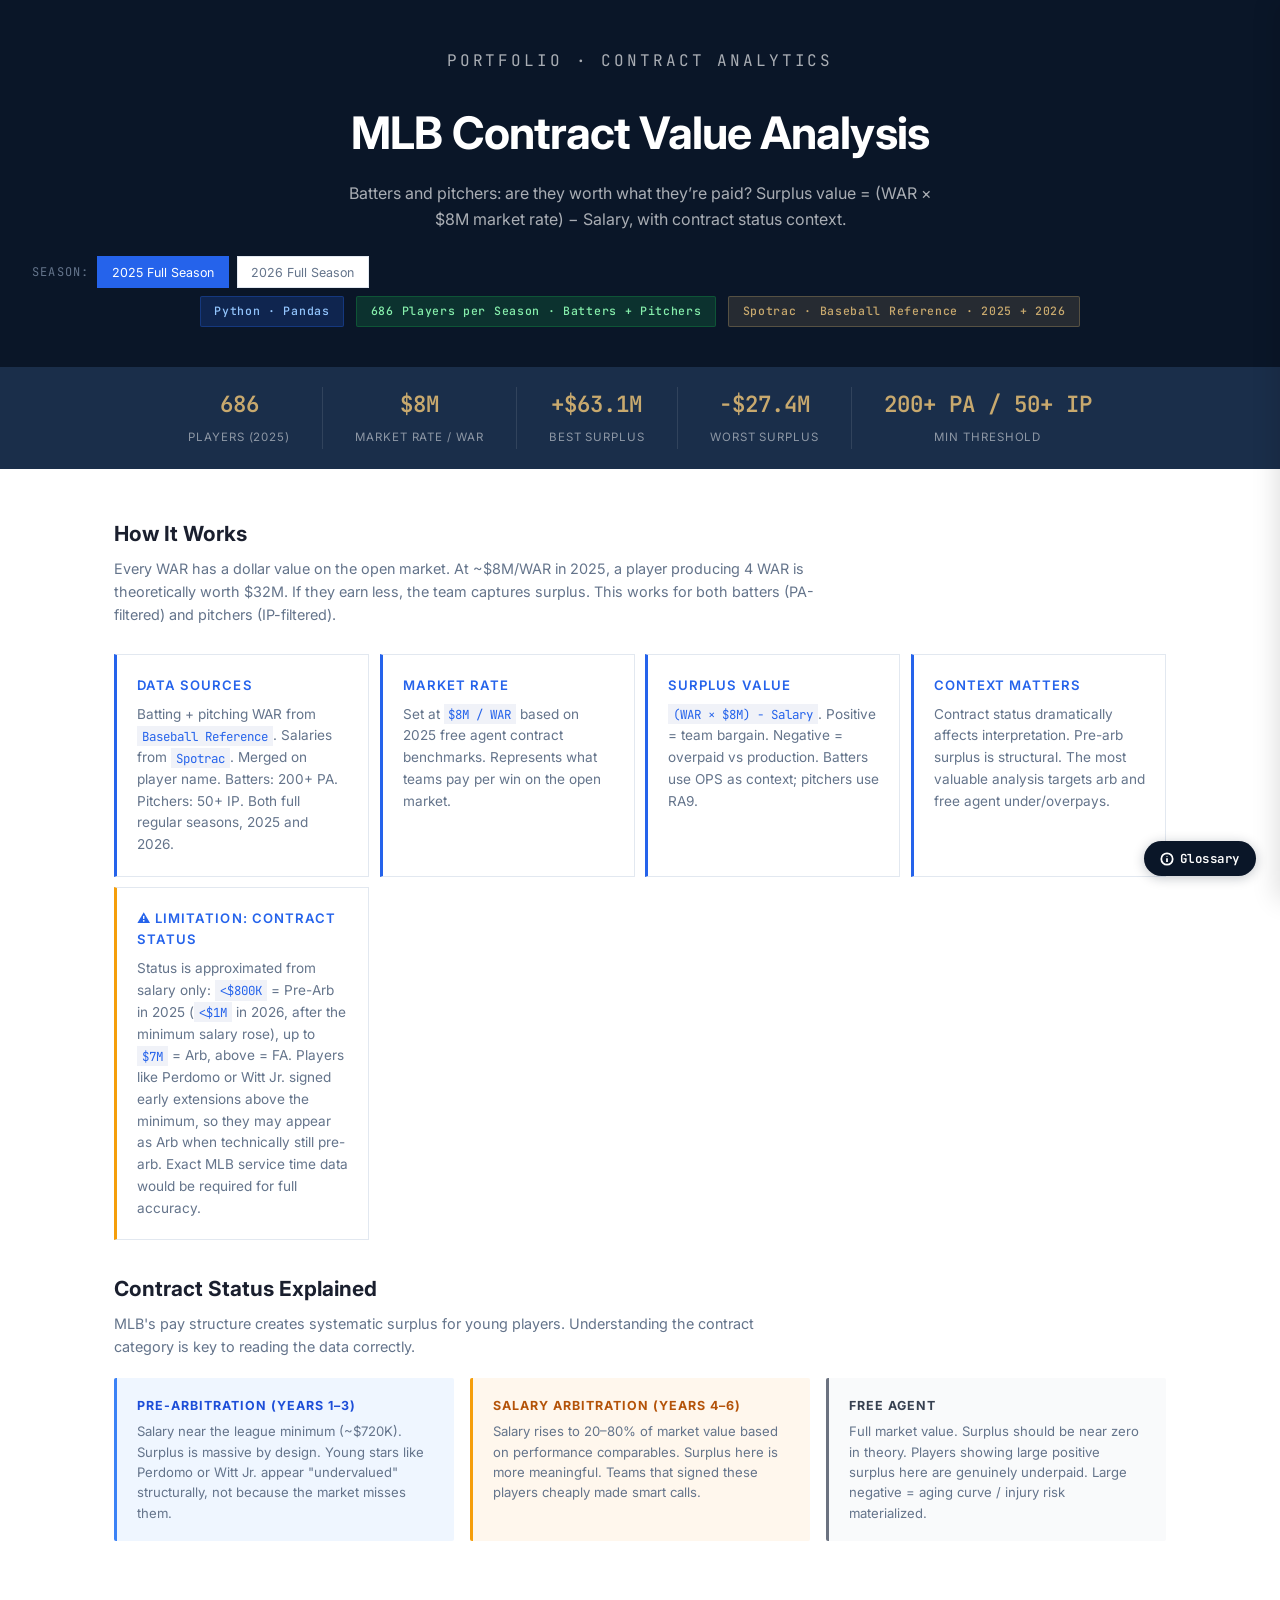
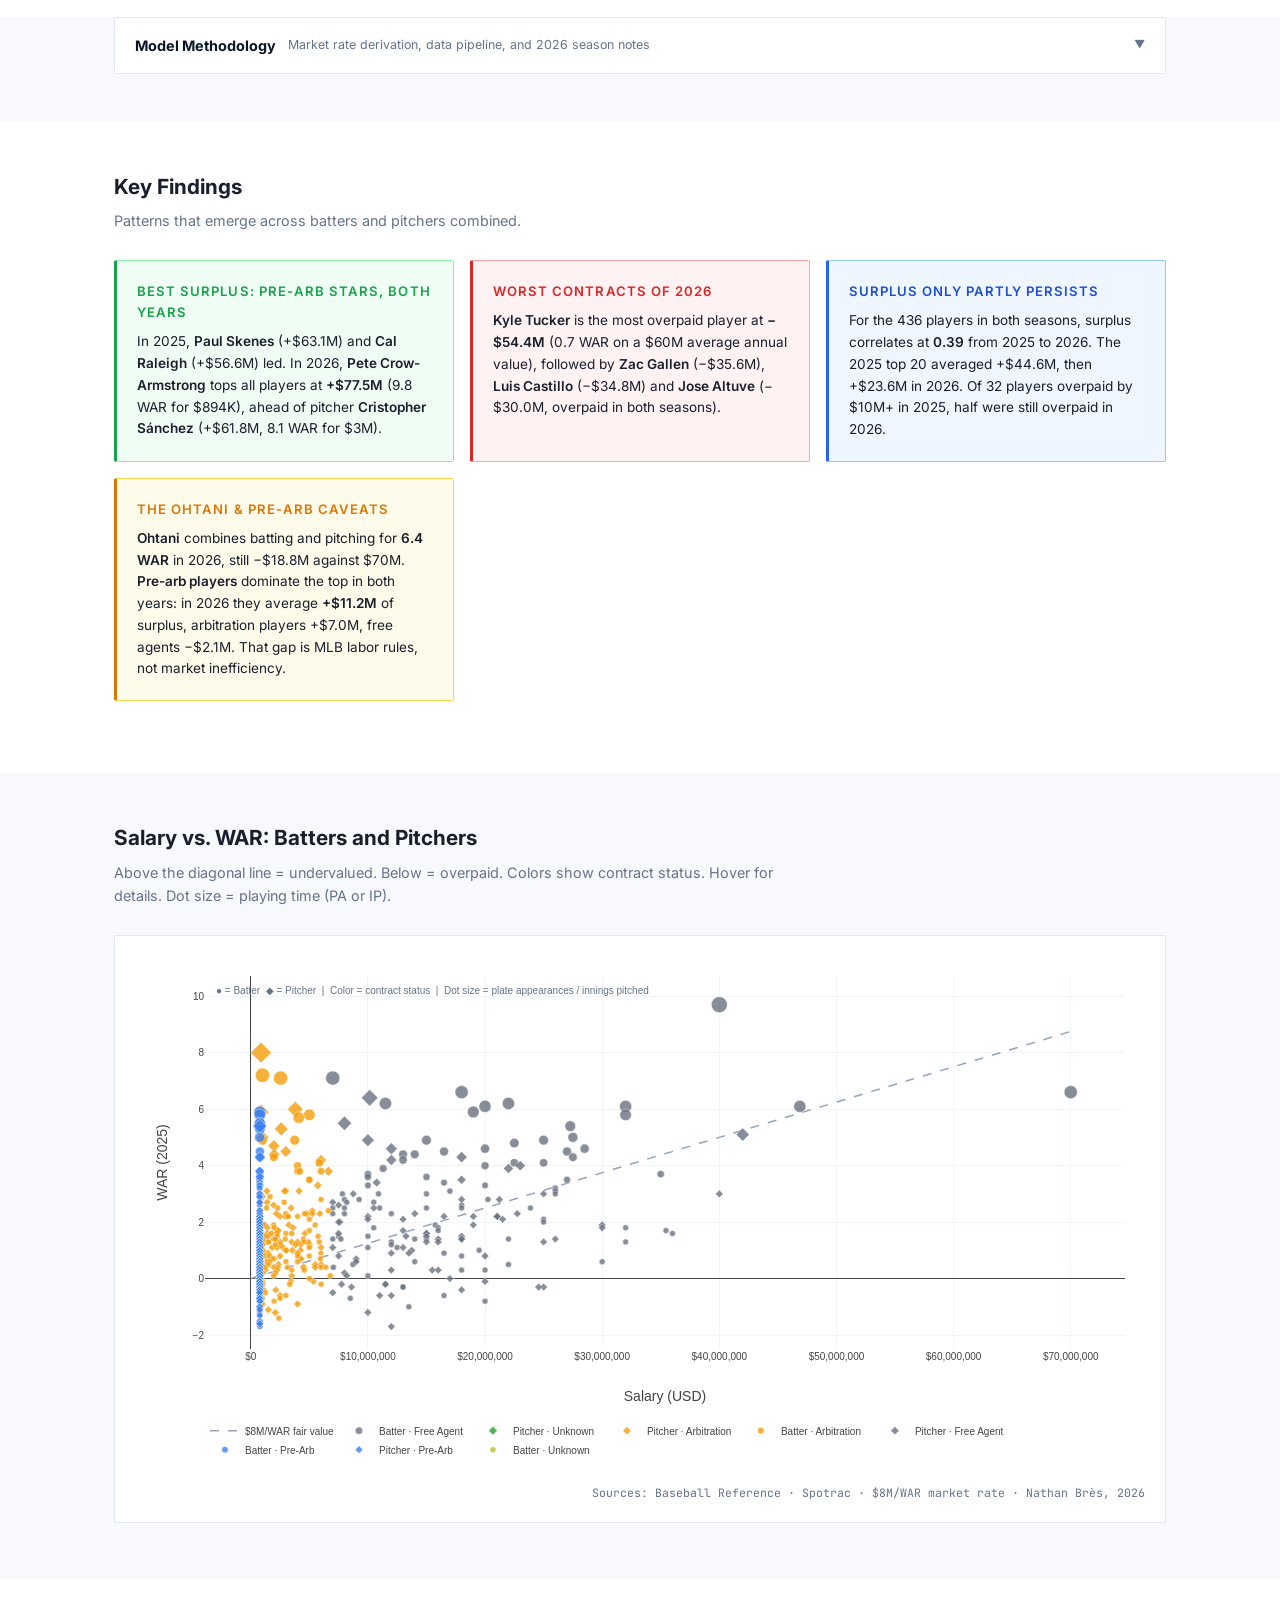
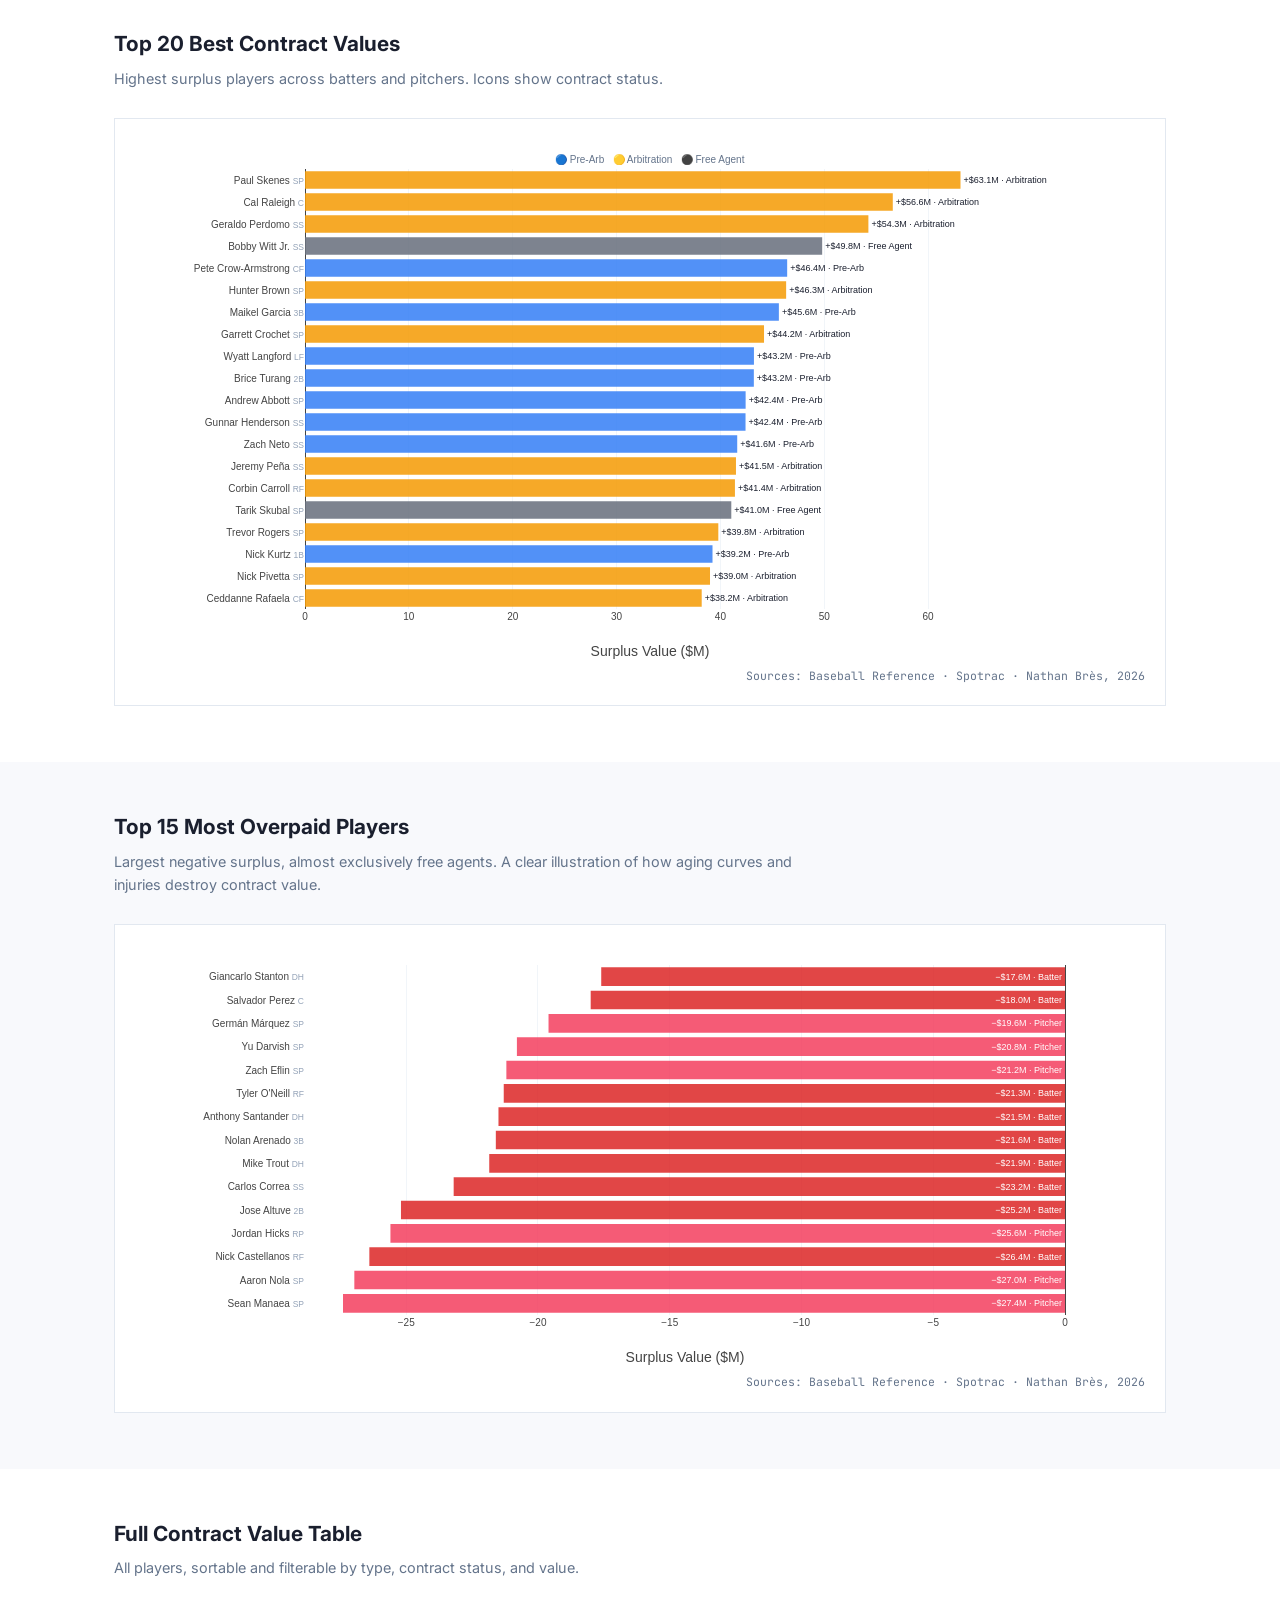
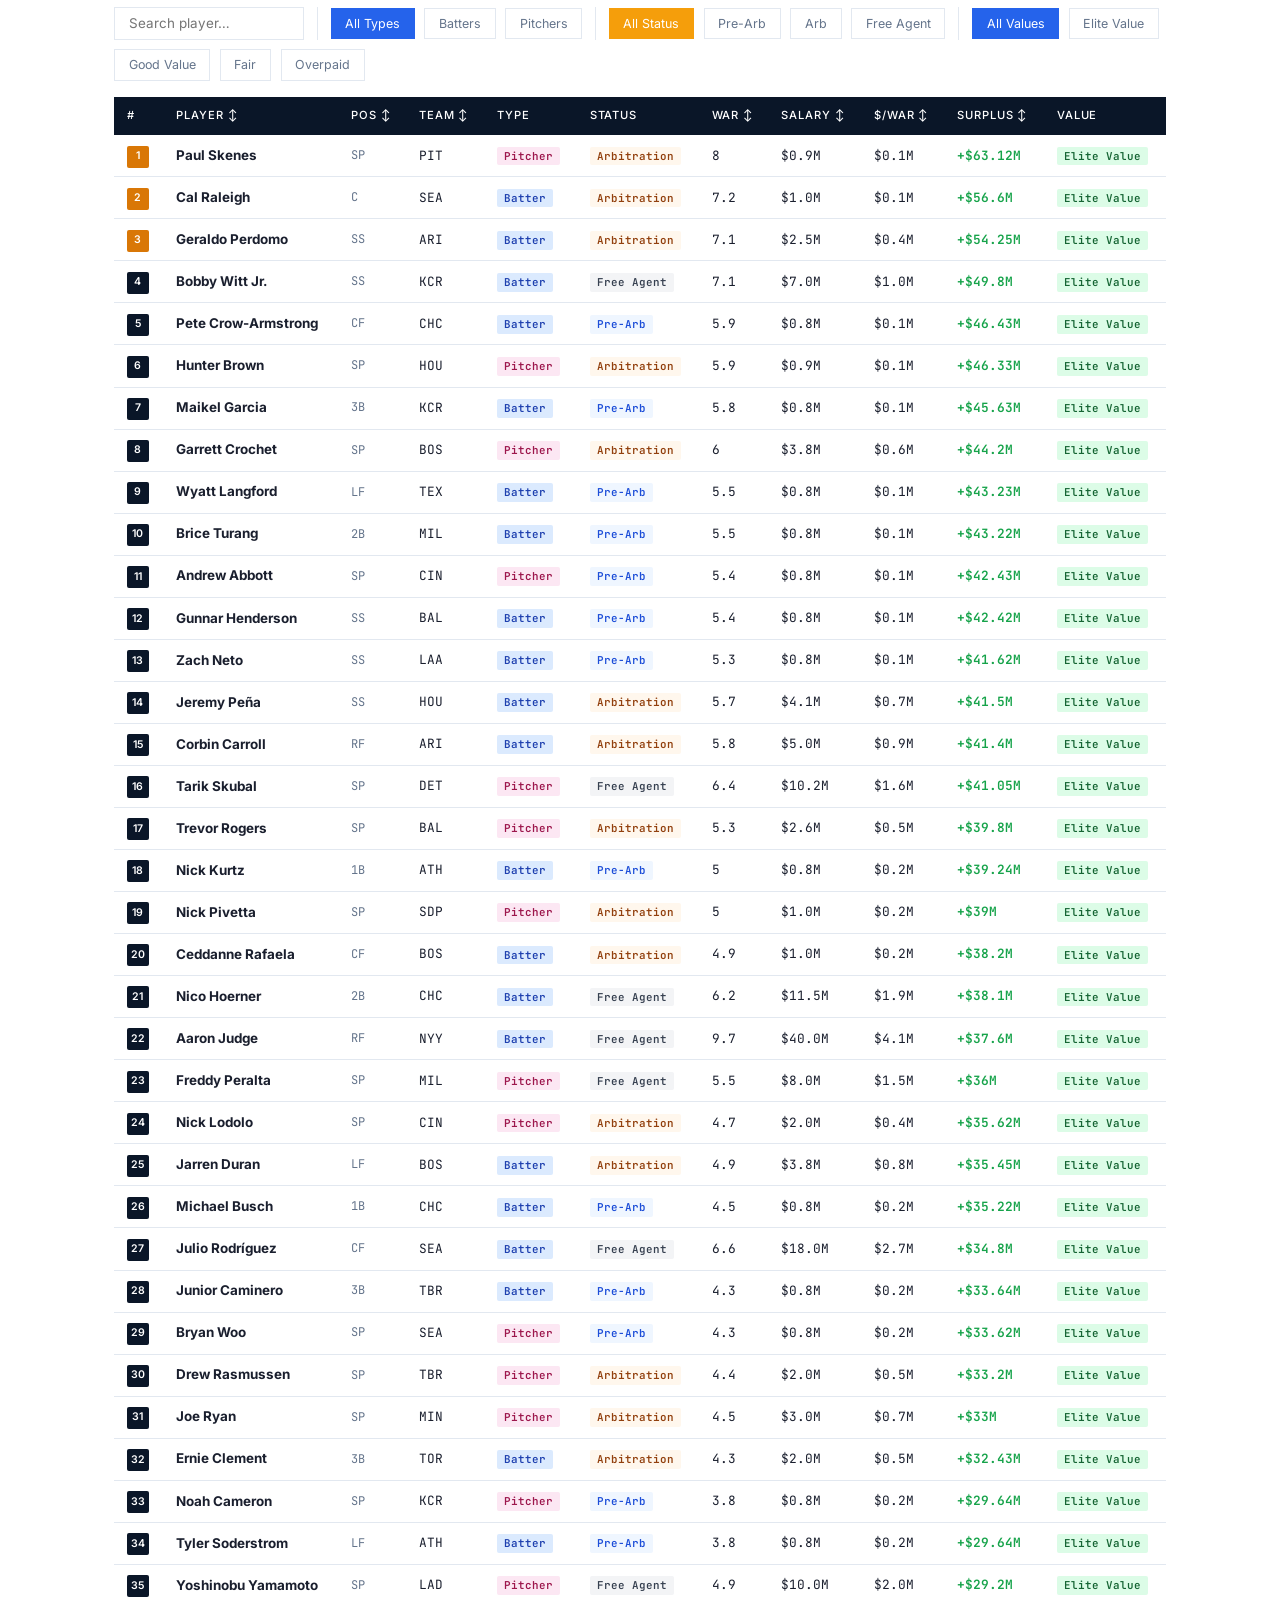
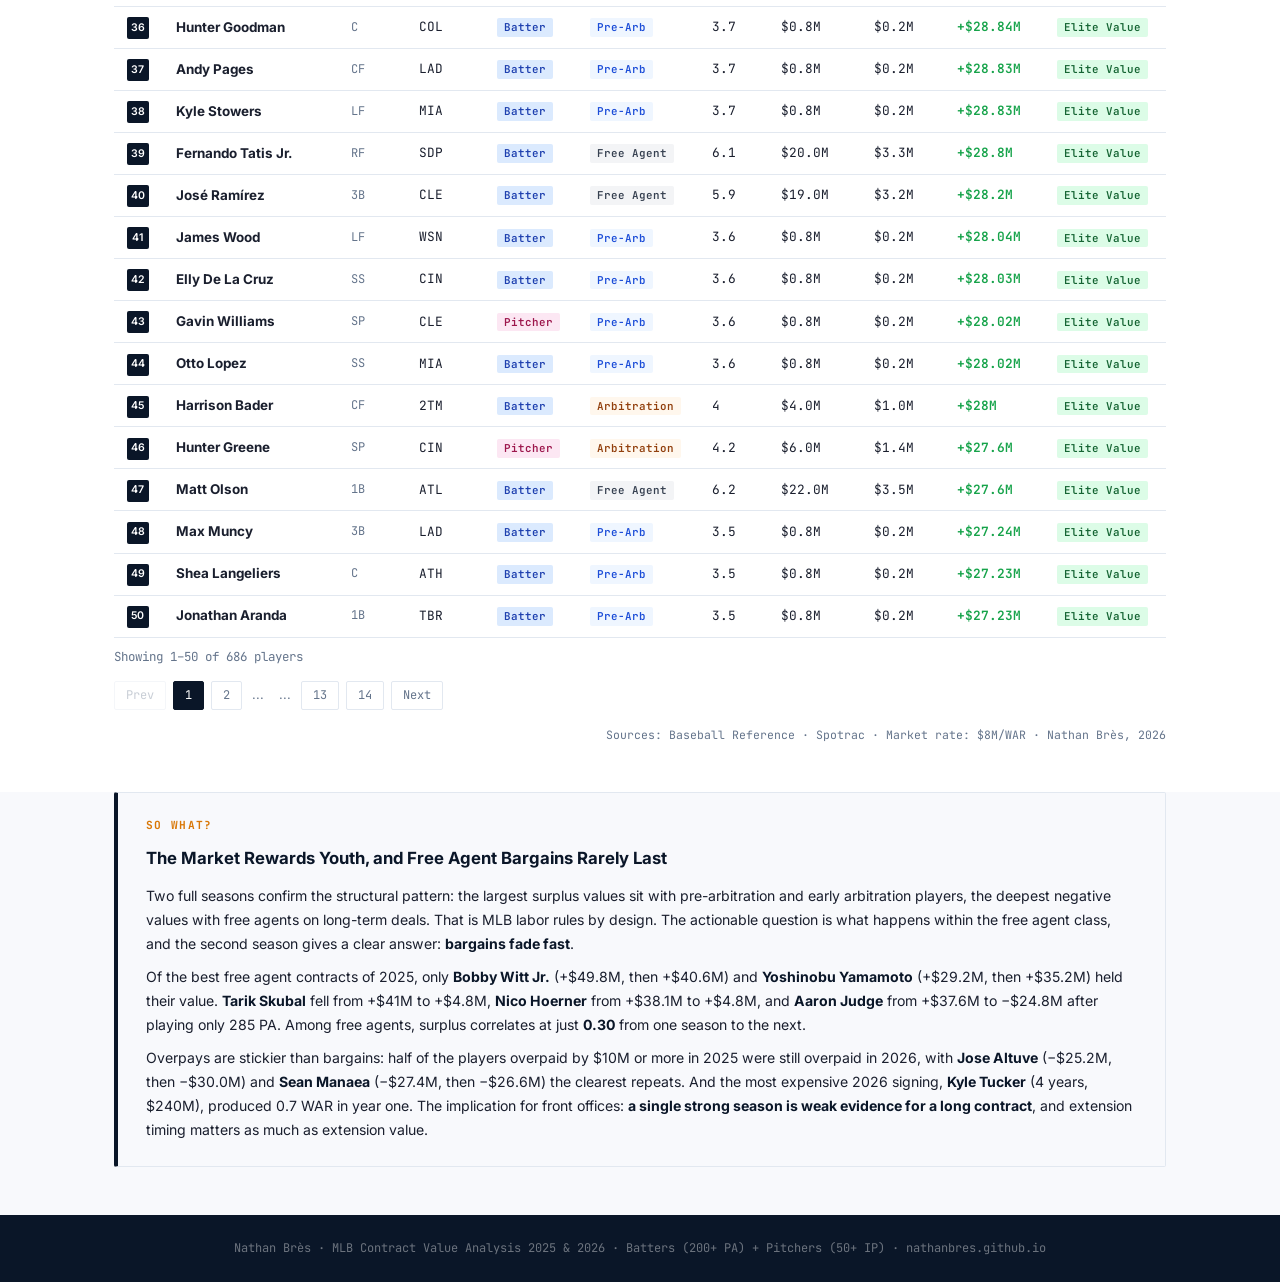
==== commit c2d5025b: "Add player position to all analyses" ====
--- a/contract-value.html
+++ b/contract-value.html
@@ -7,6 +7,7 @@
   <script src="https://cdn.plot.ly/plotly-2.27.0.min.js"></script>
   <link href="https://fonts.googleapis.com/css2?family=Inter:wght@300;400;500;600;700&family=JetBrains+Mono:wght@400;500&display=swap" rel="stylesheet"/>
   <style>
+    td.pos{font-family:var(--mono);font-size:.75rem;color:var(--muted);white-space:nowrap}
     :root{--bg:#fff;--bg2:#f8f9fc;--bg3:#f0f2f8;--navy:#0A1628;--navy2:#1a2e4a;--text:#1a1f2e;--muted:#64748b;--border:#e2e8f0;--blue:#2563eb;--green:#16a34a;--red:#dc2626;--gold:#d97706;--font:'Inter',sans-serif;--mono:'JetBrains Mono',monospace}
     *{box-sizing:border-box;margin:0;padding:0}
     body{font-family:var(--font);background:var(--bg);color:var(--text);line-height:1.6}
@@ -348,6 +349,7 @@
           <tr>
             <th>#</th>
             <th onclick="sortTable('Player')">Player ↕</th>
+            <th onclick="sortTable('Pos')">Pos ↕</th>
             <th onclick="sortTable('Team')">Team ↕</th>
             <th>Type</th>
             <th>Status</th>
@@ -382,13 +384,14 @@
 <div class="page-footer">Nathan Brès · MLB Contract Value Analysis 2025 &amp; 2026 · Batters (200+ PA) + Pitchers (50+ IP) · nathanbres.github.io</div>
 
 <script>
-const DATA_2025 = [{"Player": "Aaron Judge", "Team": "NYY", "Age": 33.0, "player_type": "Batter", "WAR": 9.7, "Salary_2025": 40000000.0, "Surplus_Value_M": 37.6, "contract_status": "Free Agent", "value_label": "Elite Value"}, {"Player": "Cristopher Sánchez", "Team": "PHI", "Age": 28.0, "player_type": "Pitcher", "WAR": 8.1, "Salary_2025": null, "Surplus_Value_M": null, "contract_status": "Unknown", "value_label": "Unknown"}, {"Player": "Paul Skenes", "Team": "PIT", "Age": 23.0, "player_type": "Pitcher", "WAR": 8.0, "Salary_2025": 875000.0, "Surplus_Value_M": 63.12, "contract_status": "Arbitration", "value_label": "Elite Value"}, {"Player": "Cal Raleigh", "Team": "SEA", "Age": 28.0, "player_type": "Batter", "WAR": 7.2, "Salary_2025": 1000000.0, "Surplus_Value_M": 56.6, "contract_status": "Arbitration", "value_label": "Elite Value"}, {"Player": "Geraldo Perdomo", "Team": "ARI", "Age": 25.0, "player_type": "Batter", "WAR": 7.1, "Salary_2025": 2550000.0, "Surplus_Value_M": 54.25, "contract_status": "Arbitration", "value_label": "Elite Value"}, {"Player": "Bobby Witt Jr.", "Team": "KCR", "Age": 25.0, "player_type": "Batter", "WAR": 7.1, "Salary_2025": 7000000.0, "Surplus_Value_M": 49.8, "contract_status": "Free Agent", "value_label": "Elite Value"}, {"Player": "Shohei Ohtani", "Team": "LAD", "Age": 30.0, "player_type": "Batter", "WAR": 6.6, "Salary_2025": 70000000.0, "Surplus_Value_M": -17.2, "contract_status": "Free Agent", "value_label": "Overpaid"}, {"Player": "Julio Rodríguez", "Team": "SEA", "Age": 24.0, "player_type": "Batter", "WAR": 6.6, "Salary_2025": 18000000.0, "Surplus_Value_M": 34.8, "contract_status": "Free Agent", "value_label": "Elite Value"}, {"Player": "Tarik Skubal", "Team": "DET", "Age": 28.0, "player_type": "Pitcher", "WAR": 6.4, "Salary_2025": 10150000.0, "Surplus_Value_M": 41.05, "contract_status": "Free Agent", "value_label": "Elite Value"}, {"Player": "Nico Hoerner", "Team": "CHC", "Age": 28.0, "player_type": "Batter", "WAR": 6.2, "Salary_2025": 11500000.0, "Surplus_Value_M": 38.1, "contract_status": "Free Agent", "value_label": "Elite Value"}, {"Player": "Matt Olson", "Team": "ATL", "Age": 31.0, "player_type": "Batter", "WAR": 6.2, "Salary_2025": 22000000.0, "Surplus_Value_M": 27.6, "contract_status": "Free Agent", "value_label": "Elite Value"}, {"Player": "Fernando Tatis Jr.", "Team": "SDP", "Age": 26.0, "player_type": "Batter", "WAR": 6.1, "Salary_2025": 20000000.0, "Surplus_Value_M": 28.8, "contract_status": "Free Agent", "value_label": "Elite Value"}, {"Player": "Juan Soto", "Team": "NYM", "Age": 26.0, "player_type": "Batter", "WAR": 6.1, "Salary_2025": 46875000.0, "Surplus_Value_M": 1.92, "contract_status": "Free Agent", "value_label": "Fair"}, {"Player": "Corey Seager", "Team": "TEX", "Age": 31.0, "player_type": "Batter", "WAR": 6.1, "Salary_2025": 32000000.0, "Surplus_Value_M": 16.8, "contract_status": "Free Agent", "value_label": "Good Value"}, {"Player": "Garrett Crochet", "Team": "BOS", "Age": 26.0, "player_type": "Pitcher", "WAR": 6.0, "Salary_2025": 3800000.0, "Surplus_Value_M": 44.2, "contract_status": "Arbitration", "value_label": "Elite Value"}, {"Player": "Hunter Brown", "Team": "HOU", "Age": 26.0, "player_type": "Pitcher", "WAR": 5.9, "Salary_2025": 870000.0, "Surplus_Value_M": 46.33, "contract_status": "Arbitration", "value_label": "Elite Value"}, {"Player": "Pete Crow-Armstrong", "Team": "CHC", "Age": 23.0, "player_type": "Batter", "WAR": 5.9, "Salary_2025": 771000.0, "Surplus_Value_M": 46.43, "contract_status": "Pre-Arb", "value_label": "Elite Value"}, {"Player": "José Ramírez", "Team": "CLE", "Age": 32.0, "player_type": "Batter", "WAR": 5.9, "Salary_2025": 19000000.0, "Surplus_Value_M": 28.2, "contract_status": "Free Agent", "value_label": "Elite Value"}, {"Player": "Maikel Garcia", "Team": "KCR", "Age": 25.0, "player_type": "Batter", "WAR": 5.8, "Salary_2025": 774750.0, "Surplus_Value_M": 45.63, "contract_status": "Pre-Arb", "value_label": "Elite Value"}, {"Player": "Corbin Carroll", "Team": "ARI", "Age": 24.0, "player_type": "Batter", "WAR": 5.8, "Salary_2025": 5000000.0, "Surplus_Value_M": 41.4, "contract_status": "Arbitration", "value_label": "Elite Value"}, {"Player": "Francisco Lindor", "Team": "NYM", "Age": 31.0, "player_type": "Batter", "WAR": 5.8, "Salary_2025": 32000000.0, "Surplus_Value_M": 14.4, "contract_status": "Free Agent", "value_label": "Good Value"}, {"Player": "Jeremy Peña", "Team": "HOU", "Age": 27.0, "player_type": "Batter", "WAR": 5.7, "Salary_2025": 4100000.0, "Surplus_Value_M": 41.5, "contract_status": "Arbitration", "value_label": "Elite Value"}, {"Player": "Wyatt Langford", "Team": "TEX", "Age": 23.0, "player_type": "Batter", "WAR": 5.5, "Salary_2025": 773500.0, "Surplus_Value_M": 43.23, "contract_status": "Pre-Arb", "value_label": "Elite Value"}, {"Player": "Freddy Peralta", "Team": "MIL", "Age": 29.0, "player_type": "Pitcher", "WAR": 5.5, "Salary_2025": 8000000.0, "Surplus_Value_M": 36.0, "contract_status": "Free Agent", "value_label": "Elite Value"}, {"Player": "Brice Turang", "Team": "MIL", "Age": 25.0, "player_type": "Batter", "WAR": 5.5, "Salary_2025": 777100.0, "Surplus_Value_M": 43.22, "contract_status": "Pre-Arb", "value_label": "Elite Value"}, {"Player": "Trea Turner", "Team": "PHI", "Age": 32.0, "player_type": "Batter", "WAR": 5.4, "Salary_2025": 27272727.0, "Surplus_Value_M": 15.93, "contract_status": "Free Agent", "value_label": "Good Value"}, {"Player": "Andrew Abbott", "Team": "CIN", "Age": 26.0, "player_type": "Pitcher", "WAR": 5.4, "Salary_2025": 770000.0, "Surplus_Value_M": 42.43, "contract_status": "Pre-Arb", "value_label": "Elite Value"}, {"Player": "Gunnar Henderson", "Team": "BAL", "Age": 24.0, "player_type": "Batter", "WAR": 5.4, "Salary_2025": 782300.0, "Surplus_Value_M": 42.42, "contract_status": "Pre-Arb", "value_label": "Elite Value"}, {"Player": "Zach Neto", "Team": "LAA", "Age": 24.0, "player_type": "Batter", "WAR": 5.3, "Salary_2025": 780000.0, "Surplus_Value_M": 41.62, "contract_status": "Pre-Arb", "value_label": "Elite Value"}, {"Player": "Trevor Rogers", "Team": "BAL", "Age": 27.0, "player_type": "Pitcher", "WAR": 5.3, "Salary_2025": 2600000.0, "Surplus_Value_M": 39.8, "contract_status": "Arbitration", "value_label": "Elite Value"}, {"Player": "Zack Wheeler", "Team": "PHI", "Age": 35.0, "player_type": "Pitcher", "WAR": 5.1, "Salary_2025": 42000000.0, "Surplus_Value_M": -1.2, "contract_status": "Free Agent", "value_label": "Fair"}, {"Player": "Nick Kurtz", "Team": "ATH", "Age": 22.0, "player_type": "Batter", "WAR": 5.0, "Salary_2025": 760000.0, "Surplus_Value_M": 39.24, "contract_status": "Pre-Arb", "value_label": "Elite Value"}, {"Player": "Cody Bellinger", "Team": "NYY", "Age": 29.0, "player_type": "Batter", "WAR": 5.0, "Salary_2025": 27500000.0, "Surplus_Value_M": 12.5, "contract_status": "Free Agent", "value_label": "Good Value"}, {"Player": "Nick Pivetta", "Team": "SDP", "Age": 32.0, "player_type": "Pitcher", "WAR": 5.0, "Salary_2025": 1000000.0, "Surplus_Value_M": 39.0, "contract_status": "Arbitration", "value_label": "Elite Value"}, {"Player": "Byron Buxton", "Team": "MIN", "Age": 31.0, "player_type": "Batter", "WAR": 4.9, "Salary_2025": 15000000.0, "Surplus_Value_M": 24.2, "contract_status": "Free Agent", "value_label": "Elite Value"}, {"Player": "Yoshinobu Yamamoto", "Team": "LAD", "Age": 26.0, "player_type": "Pitcher", "WAR": 4.9, "Salary_2025": 10000000.0, "Surplus_Value_M": 29.2, "contract_status": "Free Agent", "value_label": "Elite Value"}, {"Player": "Jarren Duran", "Team": "BOS", "Age": 28.0, "player_type": "Batter", "WAR": 4.9, "Salary_2025": 3750000.0, "Surplus_Value_M": 35.45, "contract_status": "Arbitration", "value_label": "Elite Value"}, {"Player": "Ceddanne Rafaela", "Team": "BOS", "Age": 24.0, "player_type": "Batter", "WAR": 4.9, "Salary_2025": 1000000.0, "Surplus_Value_M": 38.2, "contract_status": "Arbitration", "value_label": "Elite Value"}, {"Player": "Mookie Betts", "Team": "LAD", "Age": 32.0, "player_type": "Batter", "WAR": 4.9, "Salary_2025": 25000000.0, "Surplus_Value_M": 14.2, "contract_status": "Free Agent", "value_label": "Good Value"}, {"Player": "George Springer", "Team": "TOR", "Age": 35.0, "player_type": "Batter", "WAR": 4.8, "Salary_2025": 22500000.0, "Surplus_Value_M": 15.9, "contract_status": "Free Agent", "value_label": "Good Value"}, {"Player": "Ranger Suárez", "Team": "PHI", "Age": 29.0, "player_type": "Pitcher", "WAR": 4.8, "Salary_2025": null, "Surplus_Value_M": null, "contract_status": "Unknown", "value_label": "Unknown"}, {"Player": "Nick Lodolo", "Team": "CIN", "Age": 27.0, "player_type": "Pitcher", "WAR": 4.7, "Salary_2025": 1975000.0, "Surplus_Value_M": 35.62, "contract_status": "Arbitration", "value_label": "Elite Value"}, {"Player": "Carlos Rodón", "Team": "NYY", "Age": 32.0, "player_type": "Pitcher", "WAR": 4.7, "Salary_2025": null, "Surplus_Value_M": null, "contract_status": "Unknown", "value_label": "Unknown"}, {"Player": "Kyle Schwarber", "Team": "PHI", "Age": 32.0, "player_type": "Batter", "WAR": 4.6, "Salary_2025": 20000000.0, "Surplus_Value_M": 16.8, "contract_status": "Free Agent", "value_label": "Good Value"}, {"Player": "Vladimir Guerrero Jr.", "Team": "TOR", "Age": 26.0, "player_type": "Batter", "WAR": 4.6, "Salary_2025": 28500000.0, "Surplus_Value_M": 8.3, "contract_status": "Free Agent", "value_label": "Good Value"}, {"Player": "Max Fried", "Team": "NYY", "Age": 31.0, "player_type": "Pitcher", "WAR": 4.6, "Salary_2025": 12000000.0, "Surplus_Value_M": 24.8, "contract_status": "Free Agent", "value_label": "Elite Value"}, {"Player": "Michael Busch", "Team": "CHC", "Age": 27.0, "player_type": "Batter", "WAR": 4.5, "Salary_2025": 780500.0, "Surplus_Value_M": 35.22, "contract_status": "Pre-Arb", "value_label": "Elite Value"}, {"Player": "Kyle Tucker", "Team": "CHC", "Age": 28.0, "player_type": "Batter", "WAR": 4.5, "Salary_2025": 16500000.0, "Surplus_Value_M": 19.5, "contract_status": "Free Agent", "value_label": "Good Value"}, {"Player": "Joe Ryan", "Team": "MIN", "Age": 29.0, "player_type": "Pitcher", "WAR": 4.5, "Salary_2025": 3000000.0, "Surplus_Value_M": 33.0, "contract_status": "Arbitration", "value_label": "Elite Value"}, {"Player": "Dansby Swanson", "Team": "CHC", "Age": 31.0, "player_type": "Batter", "WAR": 4.5, "Salary_2025": 27000000.0, "Surplus_Value_M": 9.0, "contract_status": "Free Agent", "value_label": "Good Value"}, {"Player": "Ketel Marte", "Team": "ARI", "Age": 31.0, "player_type": "Batter", "WAR": 4.4, "Salary_2025": 14000000.0, "Surplus_Value_M": 21.2, "contract_status": "Free Agent", "value_label": "Elite Value"}, {"Player": "Drew Rasmussen", "Team": "TBR", "Age": 29.0, "player_type": "Pitcher", "WAR": 4.4, "Salary_2025": 2000000.0, "Surplus_Value_M": 33.2, "contract_status": "Arbitration", "value_label": "Elite Value"}, {"Player": "Will Smith", "Team": "LAD", "Age": 30.0, "player_type": "Batter", "WAR": 4.4, "Salary_2025": 13000000.0, "Surplus_Value_M": 22.2, "contract_status": "Free Agent", "value_label": "Elite Value"}, {"Player": "Junior Caminero", "Team": "TBR", "Age": 21.0, "player_type": "Batter", "WAR": 4.3, "Salary_2025": 764100.0, "Surplus_Value_M": 33.64, "contract_status": "Pre-Arb", "value_label": "Elite Value"}, {"Player": "Bryan Woo", "Team": "SEA", "Age": 25.0, "player_type": "Pitcher", "WAR": 4.3, "Salary_2025": 783300.0, "Surplus_Value_M": 33.62, "contract_status": "Pre-Arb", "value_label": "Elite Value"}, {"Player": "Nathan Eovaldi", "Team": "TEX", "Age": 35.0, "player_type": "Pitcher", "WAR": 4.3, "Salary_2025": 18000000.0, "Surplus_Value_M": 16.4, "contract_status": "Free Agent", "value_label": "Good Value"}, {"Player": "Rafael Devers", "Team": "2TM", "Age": 28.0, "player_type": "Batter", "WAR": 4.3, "Salary_2025": 27500000.0, "Surplus_Value_M": 6.9, "contract_status": "Free Agent", "value_label": "Good Value"}, {"Player": "Ernie Clement", "Team": "TOR", "Age": 29.0, "player_type": "Batter", "WAR": 4.3, "Salary_2025": 1970000.0, "Surplus_Value_M": 32.43, "contract_status": "Arbitration", "value_label": "Elite Value"}, {"Player": "Manny Machado", "Team": "SDP", "Age": 32.0, "player_type": "Batter", "WAR": 4.2, "Salary_2025": 13000000.0, "Surplus_Value_M": 20.6, "contract_status": "Free Agent", "value_label": "Elite Value"}, {"Player": "Logan Webb", "Team": "SFG", "Age": 28.0, "player_type": "Pitcher", "WAR": 4.2, "Salary_2025": 12000000.0, "Surplus_Value_M": 21.6, "contract_status": "Free Agent", "value_label": "Elite Value"}, {"Player": "Hunter Greene", "Team": "CIN", "Age": 25.0, "player_type": "Pitcher", "WAR": 4.2, "Salary_2025": 6000000.0, "Surplus_Value_M": 27.6, "contract_status": "Arbitration", "value_label": "Elite Value"}, {"Player": "Matt Chapman", "Team": "SFG", "Age": 32.0, "player_type": "Batter", "WAR": 4.1, "Salary_2025": 25000000.0, "Surplus_Value_M": 7.8, "contract_status": "Free Agent", "value_label": "Good Value"}, {"Player": "Jazz Chisholm Jr.", "Team": "NYY", "Age": 27.0, "player_type": "Batter", "WAR": 4.1, "Salary_2025": 5850000.0, "Surplus_Value_M": 26.95, "contract_status": "Arbitration", "value_label": "Elite Value"}, {"Player": "Trevor Story", "Team": "BOS", "Age": 32.0, "player_type": "Batter", "WAR": 4.1, "Salary_2025": 22500000.0, "Surplus_Value_M": 10.3, "contract_status": "Free Agent", "value_label": "Good Value"}, {"Player": "Kevin Gausman", "Team": "TOR", "Age": 34.0, "player_type": "Pitcher", "WAR": 4.0, "Salary_2025": 23000000.0, "Surplus_Value_M": 9.0, "contract_status": "Free Agent", "value_label": "Good Value"}, {"Player": "Harrison Bader", "Team": "2TM", "Age": 31.0, "player_type": "Batter", "WAR": 4.0, "Salary_2025": 4000000.0, "Surplus_Value_M": 28.0, "contract_status": "Arbitration", "value_label": "Elite Value"}, {"Player": "Ian Happ", "Team": "CHC", "Age": 30.0, "player_type": "Batter", "WAR": 4.0, "Salary_2025": 20000000.0, "Surplus_Value_M": 12.0, "contract_status": "Free Agent", "value_label": "Good Value"}, {"Player": "Chris Sale", "Team": "ATL", "Age": 36.0, "player_type": "Pitcher", "WAR": 3.9, "Salary_2025": 22000000.0, "Surplus_Value_M": 9.2, "contract_status": "Free Agent", "value_label": "Good Value"}, {"Player": "Randy Arozarena", "Team": "SEA", "Age": 30.0, "player_type": "Batter", "WAR": 3.9, "Salary_2025": 11300000.0, "Surplus_Value_M": 19.9, "contract_status": "Free Agent", "value_label": "Good Value"}, {"Player": "Ramón Laureano", "Team": "2TM", "Age": 30.0, "player_type": "Batter", "WAR": 3.8, "Salary_2025": 4000000.0, "Surplus_Value_M": 26.4, "contract_status": "Arbitration", "value_label": "Elite Value"}, {"Player": "Tyler Soderstrom", "Team": "ATH", "Age": 23.0, "player_type": "Batter", "WAR": 3.8, "Salary_2025": 765000.0, "Surplus_Value_M": 29.64, "contract_status": "Pre-Arb", "value_label": "Elite Value"}, {"Player": "Jesús Luzardo", "Team": "PHI", "Age": 27.0, "player_type": "Pitcher", "WAR": 3.8, "Salary_2025": 6625000.0, "Surplus_Value_M": 23.78, "contract_status": "Arbitration", "value_label": "Elite Value"}, {"Player": "Noah Cameron", "Team": "KCR", "Age": 25.0, "player_type": "Pitcher", "WAR": 3.8, "Salary_2025": 760000.0, "Surplus_Value_M": 29.64, "contract_status": "Pre-Arb", "value_label": "Elite Value"}, {"Player": "Steven Kwan", "Team": "CLE", "Age": 27.0, "player_type": "Batter", "WAR": 3.8, "Salary_2025": 4175000.0, "Surplus_Value_M": 26.22, "contract_status": "Arbitration", "value_label": "Elite Value"}, {"Player": "William Contreras", "Team": "MIL", "Age": 27.0, "player_type": "Batter", "WAR": 3.8, "Salary_2025": 6000000.0, "Surplus_Value_M": 24.4, "contract_status": "Arbitration", "value_label": "Elite Value"}, {"Player": "Kyle Stowers", "Team": "MIA", "Age": 27.0, "player_type": "Batter", "WAR": 3.7, "Salary_2025": 768200.0, "Surplus_Value_M": 28.83, "contract_status": "Pre-Arb", "value_label": "Elite Value"}, {"Player": "Hunter Goodman", "Team": "COL", "Age": 25.0, "player_type": "Batter", "WAR": 3.7, "Salary_2025": 765000.0, "Surplus_Value_M": 28.84, "contract_status": "Pre-Arb", "value_label": "Elite Value"}, {"Player": "Andy Pages", "Team": "LAD", "Age": 24.0, "player_type": "Batter", "WAR": 3.7, "Salary_2025": 770000.0, "Surplus_Value_M": 28.83, "contract_status": "Pre-Arb", "value_label": "Elite Value"}, {"Player": "Willy Adames", "Team": "SFG", "Age": 29.0, "player_type": "Batter", "WAR": 3.7, "Salary_2025": 10000000.0, "Surplus_Value_M": 19.6, "contract_status": "Free Agent", "value_label": "Good Value"}, {"Player": "Alex Bregman", "Team": "BOS", "Age": 31.0, "player_type": "Batter", "WAR": 3.7, "Salary_2025": 35000000.0, "Surplus_Value_M": -5.4, "contract_status": "Free Agent", "value_label": "Overpaid"}, {"Player": "Eugenio Suárez", "Team": "2TM", "Age": 33.0, "player_type": "Batter", "WAR": 3.6, "Salary_2025": 15000000.0, "Surplus_Value_M": 13.8, "contract_status": "Free Agent", "value_label": "Good Value"}, {"Player": "Otto Lopez", "Team": "MIA", "Age": 26.0, "player_type": "Batter", "WAR": 3.6, "Salary_2025": 778500.0, "Surplus_Value_M": 28.02, "contract_status": "Pre-Arb", "value_label": "Elite Value"}, {"Player": "J.P. Crawford", "Team": "SEA", "Age": 30.0, "player_type": "Batter", "WAR": 3.6, "Salary_2025": 10000000.0, "Surplus_Value_M": 18.8, "contract_status": "Free Agent", "value_label": "Good Value"}, {"Player": "Gavin Williams", "Team": "CLE", "Age": 25.0, "player_type": "Pitcher", "WAR": 3.6, "Salary_2025": 780300.0, "Surplus_Value_M": 28.02, "contract_status": "Pre-Arb", "value_label": "Elite Value"}, {"Player": "Elly De La Cruz", "Team": "CIN", "Age": 23.0, "player_type": "Batter", "WAR": 3.6, "Salary_2025": 770000.0, "Surplus_Value_M": 28.03, "contract_status": "Pre-Arb", "value_label": "Elite Value"}, {"Player": "James Wood", "Team": "WSN", "Age": 22.0, "player_type": "Batter", "WAR": 3.6, "Salary_2025": 764600.0, "Surplus_Value_M": 28.04, "contract_status": "Pre-Arb", "value_label": "Elite Value"}, {"Player": "Jonathan Aranda", "Team": "TBR", "Age": 27.0, "player_type": "Batter", "WAR": 3.5, "Salary_2025": 766500.0, "Surplus_Value_M": 27.23, "contract_status": "Pre-Arb", "value_label": "Elite Value"}, {"Player": "Carson Kelly", "Team": "CHC", "Age": 30.0, "player_type": "Batter", "WAR": 3.5, "Salary_2025": 5000000.0, "Surplus_Value_M": 23.0, "contract_status": "Arbitration", "value_label": "Elite Value"}, {"Player": "Framber Valdez", "Team": "HOU", "Age": 31.0, "player_type": "Pitcher", "WAR": 3.5, "Salary_2025": 18000000.0, "Surplus_Value_M": 10.0, "contract_status": "Free Agent", "value_label": "Good Value"}, {"Player": "Shea Langeliers", "Team": "ATH", "Age": 27.0, "player_type": "Batter", "WAR": 3.5, "Salary_2025": 770000.0, "Surplus_Value_M": 27.23, "contract_status": "Pre-Arb", "value_label": "Elite Value"}, {"Player": "Max Muncy", "Team": "LAD", "Age": 34.0, "player_type": "Batter", "WAR": 3.5, "Salary_2025": 760000.0, "Surplus_Value_M": 27.24, "contract_status": "Pre-Arb", "value_label": "Elite Value"}, {"Player": "Freddie Freeman", "Team": "LAD", "Age": 35.0, "player_type": "Batter", "WAR": 3.5, "Salary_2025": 27000000.0, "Surplus_Value_M": 1.0, "contract_status": "Free Agent", "value_label": "Fair"}, {"Player": "Trent Grisham", "Team": "NYY", "Age": 28.0, "player_type": "Batter", "WAR": 3.5, "Salary_2025": 5000000.0, "Surplus_Value_M": 23.0, "contract_status": "Arbitration", "value_label": "Elite Value"}, {"Player": "Wilyer Abreu", "Team": "BOS", "Age": 26.0, "player_type": "Batter", "WAR": 3.4, "Salary_2025": 780000.0, "Surplus_Value_M": 26.42, "contract_status": "Pre-Arb", "value_label": "Elite Value"}, {"Player": "Aroldis Chapman", "Team": "BOS", "Age": 37.0, "player_type": "Pitcher", "WAR": 3.4, "Salary_2025": 10750000.0, "Surplus_Value_M": 16.45, "contract_status": "Free Agent", "value_label": "Good Value"}, {"Player": "Drake Baldwin", "Team": "ATL", "Age": 24.0, "player_type": "Batter", "WAR": 3.4, "Salary_2025": 760000.0, "Surplus_Value_M": 26.44, "contract_status": "Pre-Arb", "value_label": "Elite Value"}, {"Player": "Bo Bichette", "Team": "TOR", "Age": 27.0, "player_type": "Batter", "WAR": 3.4, "Salary_2025": 16500000.0, "Surplus_Value_M": 10.7, "contract_status": "Free Agent", "value_label": "Good Value"}, {"Player": "Zack Littell", "Team": "2TM", "Age": 29.0, "player_type": "Pitcher", "WAR": 3.3, "Salary_2025": 5720000.0, "Surplus_Value_M": 20.68, "contract_status": "Arbitration", "value_label": "Elite Value"}, {"Player": "Roman Anthony", "Team": "BOS", "Age": 21.0, "player_type": "Batter", "WAR": 3.3, "Salary_2025": 760000.0, "Surplus_Value_M": 25.64, "contract_status": "Pre-Arb", "value_label": "Elite Value"}, {"Player": "Colson Montgomery", "Team": "CHW", "Age": 23.0, "player_type": "Batter", "WAR": 3.3, "Salary_2025": 760000.0, "Surplus_Value_M": 25.64, "contract_status": "Pre-Arb", "value_label": "Elite Value"}, {"Player": "Ryne Nelson", "Team": "ARI", "Age": 27.0, "player_type": "Pitcher", "WAR": 3.3, "Salary_2025": 825000.0, "Surplus_Value_M": 25.58, "contract_status": "Arbitration", "value_label": "Elite Value"}, {"Player": "CJ Abrams", "Team": "WSN", "Age": 24.0, "player_type": "Batter", "WAR": 3.3, "Salary_2025": 780600.0, "Surplus_Value_M": 25.62, "contract_status": "Pre-Arb", "value_label": "Elite Value"}, {"Player": "Xavier Edwards", "Team": "MIA", "Age": 25.0, "player_type": "Batter", "WAR": 3.3, "Salary_2025": 772000.0, "Surplus_Value_M": 25.63, "contract_status": "Pre-Arb", "value_label": "Elite Value"}, {"Player": "Yandy Díaz", "Team": "TBR", "Age": 33.0, "player_type": "Batter", "WAR": 3.3, "Salary_2025": 10000000.0, "Surplus_Value_M": 16.4, "contract_status": "Free Agent", "value_label": "Good Value"}, {"Player": "Pete Alonso", "Team": "NYM", "Age": 30.0, "player_type": "Batter", "WAR": 3.3, "Salary_2025": 20000000.0, "Surplus_Value_M": 6.4, "contract_status": "Free Agent", "value_label": "Good Value"}, {"Player": "Dillon Dingler", "Team": "DET", "Age": 26.0, "player_type": "Batter", "WAR": 3.2, "Salary_2025": 762600.0, "Surplus_Value_M": 24.84, "contract_status": "Pre-Arb", "value_label": "Elite Value"}, {"Player": "Marcus Semien", "Team": "TEX", "Age": 34.0, "player_type": "Batter", "WAR": 3.2, "Salary_2025": 26000000.0, "Surplus_Value_M": -0.4, "contract_status": "Free Agent", "value_label": "Fair"}, {"Player": "Edwin Díaz", "Team": "NYM", "Age": 31.0, "player_type": "Pitcher", "WAR": 3.1, "Salary_2025": null, "Surplus_Value_M": null, "contract_status": "Unknown", "value_label": "Unknown"}, {"Player": "Adrian Houser", "Team": "2TM", "Age": 32.0, "player_type": "Pitcher", "WAR": 3.1, "Salary_2025": 1375000.0, "Surplus_Value_M": 23.42, "contract_status": "Arbitration", "value_label": "Elite Value"}, {"Player": "Kris Bubic", "Team": "KCR", "Age": 27.0, "player_type": "Pitcher", "WAR": 3.1, "Salary_2025": 3000000.0, "Surplus_Value_M": 21.8, "contract_status": "Arbitration", "value_label": "Elite Value"}, {"Player": "Jhoan Duran", "Team": "2TM", "Age": 27.0, "player_type": "Pitcher", "WAR": 3.1, "Salary_2025": 4125000.0, "Surplus_Value_M": 20.68, "contract_status": "Arbitration", "value_label": "Elite Value"}, {"Player": "MacKenzie Gore", "Team": "WSN", "Age": 26.0, "player_type": "Pitcher", "WAR": 3.1, "Salary_2025": 2890000.0, "Surplus_Value_M": 21.91, "contract_status": "Arbitration", "value_label": "Elite Value"}, {"Player": "Ronald Acuña Jr.", "Team": "ATL", "Age": 27.0, "player_type": "Batter", "WAR": 3.1, "Salary_2025": 17000000.0, "Surplus_Value_M": 7.8, "contract_status": "Free Agent", "value_label": "Good Value"}, {"Player": "Bryce Harper", "Team": "PHI", "Age": 32.0, "player_type": "Batter", "WAR": 3.1, "Salary_2025": 26000000.0, "Surplus_Value_M": -1.2, "contract_status": "Free Agent", "value_label": "Fair"}, {"Player": "Brett Baty", "Team": "NYM", "Age": 25.0, "player_type": "Batter", "WAR": 3.0, "Salary_2025": 774000.0, "Surplus_Value_M": 23.23, "contract_status": "Pre-Arb", "value_label": "Elite Value"}, {"Player": "Matt Shaw", "Team": "CHC", "Age": 23.0, "player_type": "Batter", "WAR": 3.0, "Salary_2025": 760000.0, "Surplus_Value_M": 23.24, "contract_status": "Pre-Arb", "value_label": "Elite Value"}, {"Player": "Brady Singer", "Team": "CIN", "Age": 28.0, "player_type": "Pitcher", "WAR": 3.0, "Salary_2025": 8750000.0, "Surplus_Value_M": 15.25, "contract_status": "Free Agent", "value_label": "Good Value"}, {"Player": "Robbie Ray", "Team": "SFG", "Age": 33.0, "player_type": "Pitcher", "WAR": 3.0, "Salary_2025": 25000000.0, "Surplus_Value_M": -1.0, "contract_status": "Free Agent", "value_label": "Fair"}, {"Player": "Jacob deGrom", "Team": "TEX", "Age": 37.0, "player_type": "Pitcher", "WAR": 3.0, "Salary_2025": 40000000.0, "Surplus_Value_M": -16.0, "contract_status": "Free Agent", "value_label": "Overpaid"}, {"Player": "Quinn Priester", "Team": "MIL", "Age": 24.0, "player_type": "Pitcher", "WAR": 3.0, "Salary_2025": 760000.0, "Surplus_Value_M": 23.24, "contract_status": "Pre-Arb", "value_label": "Elite Value"}, {"Player": "Josh Naylor", "Team": "2TM", "Age": 28.0, "player_type": "Batter", "WAR": 3.0, "Salary_2025": 10900000.0, "Surplus_Value_M": 13.1, "contract_status": "Free Agent", "value_label": "Good Value"}, {"Player": "Taylor Ward", "Team": "LAA", "Age": 31.0, "player_type": "Batter", "WAR": 3.0, "Salary_2025": 7825000.0, "Surplus_Value_M": 16.18, "contract_status": "Free Agent", "value_label": "Good Value"}, {"Player": "Gleyber Torres", "Team": "DET", "Age": 28.0, "player_type": "Batter", "WAR": 3.0, "Salary_2025": 15000000.0, "Surplus_Value_M": 9.0, "contract_status": "Free Agent", "value_label": "Good Value"}, {"Player": "Christian Yelich", "Team": "MIL", "Age": 33.0, "player_type": "Batter", "WAR": 3.0, "Salary_2025": 26000000.0, "Surplus_Value_M": -2.0, "contract_status": "Free Agent", "value_label": "Fair"}, {"Player": "Jimmy Herget", "Team": "COL", "Age": 31.0, "player_type": "Pitcher", "WAR": 3.0, "Salary_2025": 850000.0, "Surplus_Value_M": 23.15, "contract_status": "Arbitration", "value_label": "Elite Value"}, {"Player": "Zach McKinstry", "Team": "DET", "Age": 30.0, "player_type": "Batter", "WAR": 2.9, "Salary_2025": 1650000.0, "Surplus_Value_M": 21.55, "contract_status": "Arbitration", "value_label": "Elite Value"}, {"Player": "Tony Santillan", "Team": "CIN", "Age": 28.0, "player_type": "Pitcher", "WAR": 2.9, "Salary_2025": 1000000.0, "Surplus_Value_M": 22.2, "contract_status": "Arbitration", "value_label": "Elite Value"}, {"Player": "Mike Vasil", "Team": "CHW", "Age": 25.0, "player_type": "Pitcher", "WAR": 2.9, "Salary_2025": 760000.0, "Surplus_Value_M": 22.44, "contract_status": "Pre-Arb", "value_label": "Elite Value"}, {"Player": "Sal Frelick", "Team": "MIL", "Age": 25.0, "player_type": "Batter", "WAR": 2.9, "Salary_2025": 771800.0, "Surplus_Value_M": 22.43, "contract_status": "Pre-Arb", "value_label": "Elite Value"}, {"Player": "Josh Smith", "Team": "TEX", "Age": 27.0, "player_type": "Batter", "WAR": 2.9, "Salary_2025": 740000.0, "Surplus_Value_M": 22.46, "contract_status": "Pre-Arb", "value_label": "Elite Value"}, {"Player": "José Caballero", "Team": "2TM", "Age": 28.0, "player_type": "Batter", "WAR": 2.9, "Salary_2025": 776800.0, "Surplus_Value_M": 22.42, "contract_status": "Pre-Arb", "value_label": "Elite Value"}, {"Player": "Myles Straw", "Team": "TOR", "Age": 30.0, "player_type": "Batter", "WAR": 2.8, "Salary_2025": 6000000.0, "Surplus_Value_M": 16.4, "contract_status": "Arbitration", "value_label": "Good Value"}, {"Player": "Yusei Kikuchi", "Team": "LAA", "Age": 34.0, "player_type": "Pitcher", "WAR": 2.8, "Salary_2025": 21225000.0, "Surplus_Value_M": 1.18, "contract_status": "Free Agent", "value_label": "Fair"}, {"Player": "Jackson Merrill", "Team": "SDP", "Age": 22.0, "player_type": "Batter", "WAR": 2.8, "Salary_2025": 809500.0, "Surplus_Value_M": 21.59, "contract_status": "Arbitration", "value_label": "Elite Value"}, {"Player": "Brandon Nimmo", "Team": "NYM", "Age": 32.0, "player_type": "Batter", "WAR": 2.8, "Salary_2025": 20250000.0, "Surplus_Value_M": 2.15, "contract_status": "Free Agent", "value_label": "Fair"}, {"Player": "Danny Jansen", "Team": "2TM", "Age": 30.0, "player_type": "Batter", "WAR": 2.8, "Salary_2025": 8000000.0, "Surplus_Value_M": 14.4, "contract_status": "Free Agent", "value_label": "Good Value"}, {"Player": "Carlos Narváez", "Team": "BOS", "Age": 26.0, "player_type": "Batter", "WAR": 2.8, "Salary_2025": null, "Surplus_Value_M": null, "contract_status": "Unknown", "value_label": "Unknown"}, {"Player": "Michael Wacha", "Team": "KCR", "Age": 33.0, "player_type": "Pitcher", "WAR": 2.8, "Salary_2025": 18000000.0, "Surplus_Value_M": 4.4, "contract_status": "Free Agent", "value_label": "Fair"}, {"Player": "Mike Yastrzemski", "Team": "2TM", "Age": 34.0, "player_type": "Batter", "WAR": 2.8, "Salary_2025": 9250000.0, "Surplus_Value_M": 13.15, "contract_status": "Free Agent", "value_label": "Good Value"}, {"Player": "Abner Uribe", "Team": "MIL", "Age": 25.0, "player_type": "Pitcher", "WAR": 2.7, "Salary_2025": 762200.0, "Surplus_Value_M": 20.84, "contract_status": "Pre-Arb", "value_label": "Elite Value"}, {"Player": "Dennis Santana", "Team": "PIT", "Age": 29.0, "player_type": "Pitcher", "WAR": 2.7, "Salary_2025": 1400000.0, "Surplus_Value_M": 20.2, "contract_status": "Arbitration", "value_label": "Elite Value"}, {"Player": "Yainer Diaz", "Team": "HOU", "Age": 26.0, "player_type": "Batter", "WAR": 2.7, "Salary_2025": 805600.0, "Surplus_Value_M": 20.79, "contract_status": "Arbitration", "value_label": "Elite Value"}, {"Player": "Caleb Durbin", "Team": "MIL", "Age": 25.0, "player_type": "Batter", "WAR": 2.7, "Salary_2025": 760000.0, "Surplus_Value_M": 20.84, "contract_status": "Pre-Arb", "value_label": "Elite Value"}, {"Player": "Brendan Donovan", "Team": "STL", "Age": 28.0, "player_type": "Batter", "WAR": 2.7, "Salary_2025": 2850000.0, "Surplus_Value_M": 18.75, "contract_status": "Arbitration", "value_label": "Good Value"}, {"Player": "Daulton Varsho", "Team": "TOR", "Age": 28.0, "player_type": "Batter", "WAR": 2.7, "Salary_2025": 8200000.0, "Surplus_Value_M": 13.4, "contract_status": "Free Agent", "value_label": "Good Value"}, {"Player": "Merrill Kelly", "Team": "2TM", "Age": 36.0, "player_type": "Pitcher", "WAR": 2.7, "Salary_2025": 7000000.0, "Surplus_Value_M": 14.6, "contract_status": "Free Agent", "value_label": "Good Value"}, {"Player": "Adolis García", "Team": "TEX", "Age": 32.0, "player_type": "Batter", "WAR": 2.7, "Salary_2025": 10500000.0, "Surplus_Value_M": 11.1, "contract_status": "Free Agent", "value_label": "Good Value"}, {"Player": "Jacob Wilson", "Team": "ATH", "Age": 23.0, "player_type": "Batter", "WAR": 2.6, "Salary_2025": 760000.0, "Surplus_Value_M": 20.04, "contract_status": "Pre-Arb", "value_label": "Elite Value"}, {"Player": "Edward Cabrera", "Team": "MIA", "Age": 27.0, "player_type": "Pitcher", "WAR": 2.6, "Salary_2025": 1950000.0, "Surplus_Value_M": 18.85, "contract_status": "Arbitration", "value_label": "Good Value"}, {"Player": "Matthew Boyd", "Team": "CHC", "Age": 34.0, "player_type": "Pitcher", "WAR": 2.6, "Salary_2025": 7500000.0, "Surplus_Value_M": 13.3, "contract_status": "Free Agent", "value_label": "Good Value"}, {"Player": "Seiya Suzuki", "Team": "CHC", "Age": 30.0, "player_type": "Batter", "WAR": 2.6, "Salary_2025": 18000000.0, "Surplus_Value_M": 2.8, "contract_status": "Free Agent", "value_label": "Fair"}, {"Player": "Jeffrey Springs", "Team": "ATH", "Age": 32.0, "player_type": "Pitcher", "WAR": 2.5, "Salary_2025": 10500000.0, "Surplus_Value_M": 9.5, "contract_status": "Free Agent", "value_label": "Good Value"}, {"Player": "Sean Murphy", "Team": "ATL", "Age": 30.0, "player_type": "Batter", "WAR": 2.5, "Salary_2025": 15000000.0, "Surplus_Value_M": 5.0, "contract_status": "Free Agent", "value_label": "Fair"}, {"Player": "Taylor Walls", "Team": "TBR", "Age": 28.0, "player_type": "Batter", "WAR": 2.5, "Salary_2025": 1350000.0, "Surplus_Value_M": 18.65, "contract_status": "Arbitration", "value_label": "Good Value"}, {"Player": "Jake Meyers", "Team": "HOU", "Age": 29.0, "player_type": "Batter", "WAR": 2.5, "Salary_2025": 2300000.0, "Surplus_Value_M": 17.7, "contract_status": "Arbitration", "value_label": "Good Value"}, {"Player": "Ryan O'Hearn", "Team": "2TM", "Age": 31.0, "player_type": "Batter", "WAR": 2.5, "Salary_2025": 8000000.0, "Surplus_Value_M": 12.0, "contract_status": "Free Agent", "value_label": "Good Value"}, {"Player": "J.T. Realmuto", "Team": "PHI", "Age": 34.0, "player_type": "Batter", "WAR": 2.5, "Salary_2025": 23875000.0, "Surplus_Value_M": -3.88, "contract_status": "Free Agent", "value_label": "Fair"}, {"Player": "Jorge Polanco", "Team": "SEA", "Age": 31.0, "player_type": "Batter", "WAR": 2.5, "Salary_2025": 7000000.0, "Surplus_Value_M": 13.0, "contract_status": "Free Agent", "value_label": "Good Value"}, {"Player": "Jake Cronenworth", "Team": "SDP", "Age": 31.0, "player_type": "Batter", "WAR": 2.5, "Salary_2025": 11000000.0, "Surplus_Value_M": 9.0, "contract_status": "Free Agent", "value_label": "Good Value"}, {"Player": "Andrés Muñoz", "Team": "SEA", "Age": 26.0, "player_type": "Pitcher", "WAR": 2.5, "Salary_2025": null, "Surplus_Value_M": null, "contract_status": "Unknown", "value_label": "Unknown"}, {"Player": "Willson Contreras", "Team": "STL", "Age": 33.0, "player_type": "Batter", "WAR": 2.5, "Salary_2025": 18000000.0, "Surplus_Value_M": 2.0, "contract_status": "Free Agent", "value_label": "Fair"}, {"Player": "Bryan Abreu", "Team": "HOU", "Age": 28.0, "player_type": "Pitcher", "WAR": 2.5, "Salary_2025": 3450000.0, "Surplus_Value_M": 16.55, "contract_status": "Arbitration", "value_label": "Good Value"}, {"Player": "Tyler Rogers", "Team": "2TM", "Age": 34.0, "player_type": "Pitcher", "WAR": 2.4, "Salary_2025": 5250000.0, "Surplus_Value_M": 13.95, "contract_status": "Arbitration", "value_label": "Good Value"}, {"Player": "TJ Friedl", "Team": "CIN", "Age": 29.0, "player_type": "Batter", "WAR": 2.4, "Salary_2025": 780000.0, "Surplus_Value_M": 18.42, "contract_status": "Pre-Arb", "value_label": "Good Value"}, {"Player": "Vinnie Pasquantino", "Team": "KCR", "Age": 27.0, "player_type": "Batter", "WAR": 2.4, "Salary_2025": 793250.0, "Surplus_Value_M": 18.41, "contract_status": "Pre-Arb", "value_label": "Good Value"}, {"Player": "Shane Smith", "Team": "CHW", "Age": 25.0, "player_type": "Pitcher", "WAR": 2.4, "Salary_2025": 760000.0, "Surplus_Value_M": 18.44, "contract_status": "Pre-Arb", "value_label": "Good Value"}, {"Player": "Spencer Torkelson", "Team": "DET", "Age": 25.0, "player_type": "Batter", "WAR": 2.4, "Salary_2025": 785700.0, "Surplus_Value_M": 18.41, "contract_status": "Pre-Arb", "value_label": "Good Value"}, {"Player": "Isaac Paredes", "Team": "HOU", "Age": 26.0, "player_type": "Batter", "WAR": 2.4, "Salary_2025": 6625000.0, "Surplus_Value_M": 12.58, "contract_status": "Arbitration", "value_label": "Good Value"}, {"Player": "Adrián Morejón", "Team": "SDP", "Age": 26.0, "player_type": "Pitcher", "WAR": 2.3, "Salary_2025": null, "Surplus_Value_M": null, "contract_status": "Unknown", "value_label": "Unknown"}, {"Player": "Kodai Senga", "Team": "NYM", "Age": 32.0, "player_type": "Pitcher", "WAR": 2.3, "Salary_2025": 14000000.0, "Surplus_Value_M": 4.4, "contract_status": "Free Agent", "value_label": "Fair"}, {"Player": "David Bednar", "Team": "2TM", "Age": 30.0, "player_type": "Pitcher", "WAR": 2.3, "Salary_2025": 5900000.0, "Surplus_Value_M": 12.5, "contract_status": "Arbitration", "value_label": "Good Value"}, {"Player": "Garrett Whitlock", "Team": "BOS", "Age": 29.0, "player_type": "Pitcher", "WAR": 2.3, "Salary_2025": 5250000.0, "Surplus_Value_M": 13.15, "contract_status": "Arbitration", "value_label": "Good Value"}, {"Player": "Michael Harris II", "Team": "ATL", "Age": 24.0, "player_type": "Batter", "WAR": 2.3, "Salary_2025": 8000000.0, "Surplus_Value_M": 10.4, "contract_status": "Free Agent", "value_label": "Good Value"}, {"Player": "Ozzie Albies", "Team": "ATL", "Age": 28.0, "player_type": "Batter", "WAR": 2.3, "Salary_2025": 7000000.0, "Surplus_Value_M": 11.4, "contract_status": "Free Agent", "value_label": "Good Value"}, {"Player": "Luis Castillo", "Team": "SEA", "Age": 32.0, "player_type": "Pitcher", "WAR": 2.3, "Salary_2025": 22750000.0, "Surplus_Value_M": -4.35, "contract_status": "Free Agent", "value_label": "Fair"}, {"Player": "Jason Adam", "Team": "SDP", "Age": 33.0, "player_type": "Pitcher", "WAR": 2.3, "Salary_2025": 4800000.0, "Surplus_Value_M": 13.6, "contract_status": "Arbitration", "value_label": "Good Value"}, {"Player": "Alejandro Kirk", "Team": "TOR", "Age": 26.0, "player_type": "Batter", "WAR": 2.3, "Salary_2025": 4600000.0, "Surplus_Value_M": 13.8, "contract_status": "Arbitration", "value_label": "Good Value"}, {"Player": "Edmundo Sosa", "Team": "PHI", "Age": 29.0, "player_type": "Batter", "WAR": 2.3, "Salary_2025": 3000000.0, "Surplus_Value_M": 15.4, "contract_status": "Arbitration", "value_label": "Good Value"}, {"Player": "Iván Herrera", "Team": "STL", "Age": 25.0, "player_type": "Batter", "WAR": 2.3, "Salary_2025": 770300.0, "Surplus_Value_M": 17.63, "contract_status": "Pre-Arb", "value_label": "Good Value"}, {"Player": "Mason Miller", "Team": "2TM", "Age": 26.0, "player_type": "Pitcher", "WAR": 2.3, "Salary_2025": 765000.0, "Surplus_Value_M": 17.64, "contract_status": "Pre-Arb", "value_label": "Good Value"}, {"Player": "Eric Lauer", "Team": "TOR", "Age": 30.0, "player_type": "Pitcher", "WAR": 2.3, "Salary_2025": 2200000.0, "Surplus_Value_M": 16.2, "contract_status": "Arbitration", "value_label": "Good Value"}, {"Player": "Ryan McMahon", "Team": "2TM", "Age": 30.0, "player_type": "Batter", "WAR": 2.3, "Salary_2025": 12000000.0, "Surplus_Value_M": 6.4, "contract_status": "Free Agent", "value_label": "Good Value"}, {"Player": "Josh Hader", "Team": "HOU", "Age": 31.0, "player_type": "Pitcher", "WAR": 2.2, "Salary_2025": 19000000.0, "Surplus_Value_M": -1.4, "contract_status": "Free Agent", "value_label": "Fair"}, {"Player": "Brayan Bello", "Team": "BOS", "Age": 26.0, "player_type": "Pitcher", "WAR": 2.2, "Salary_2025": 2500000.0, "Surplus_Value_M": 15.1, "contract_status": "Arbitration", "value_label": "Good Value"}, {"Player": "Kenley Jansen", "Team": "LAA", "Age": 37.0, "player_type": "Pitcher", "WAR": 2.2, "Salary_2025": 10000000.0, "Surplus_Value_M": 7.6, "contract_status": "Free Agent", "value_label": "Good Value"}, {"Player": "Chris Bassitt", "Team": "TOR", "Age": 36.0, "player_type": "Pitcher", "WAR": 2.2, "Salary_2025": 21000000.0, "Surplus_Value_M": -3.4, "contract_status": "Free Agent", "value_label": "Fair"}, {"Player": "Dean Kremer", "Team": "BAL", "Age": 29.0, "player_type": "Pitcher", "WAR": 2.2, "Salary_2025": 2950000.0, "Surplus_Value_M": 14.65, "contract_status": "Arbitration", "value_label": "Good Value"}, {"Player": "Tyler Mahle", "Team": "TEX", "Age": 30.0, "player_type": "Pitcher", "WAR": 2.2, "Salary_2025": 16500000.0, "Surplus_Value_M": 1.1, "contract_status": "Free Agent", "value_label": "Fair"}, {"Player": "Nick Martinez", "Team": "CIN", "Age": 34.0, "player_type": "Pitcher", "WAR": 2.2, "Salary_2025": 21050000.0, "Surplus_Value_M": -3.45, "contract_status": "Free Agent", "value_label": "Fair"}, {"Player": "Riley Greene", "Team": "DET", "Age": 24.0, "player_type": "Batter", "WAR": 2.2, "Salary_2025": 812400.0, "Surplus_Value_M": 16.79, "contract_status": "Arbitration", "value_label": "Good Value"}, {"Player": "Jackson Chourio", "Team": "MIL", "Age": 21.0, "player_type": "Batter", "WAR": 2.2, "Salary_2025": 4000000.0, "Surplus_Value_M": 13.6, "contract_status": "Arbitration", "value_label": "Good Value"}, {"Player": "Spencer Schwellenbach", "Team": "ATL", "Age": 25.0, "player_type": "Pitcher", "WAR": 2.2, "Salary_2025": 770000.0, "Surplus_Value_M": 16.83, "contract_status": "Pre-Arb", "value_label": "Good Value"}, {"Player": "Ronny Henriquez", "Team": "MIA", "Age": 25.0, "player_type": "Pitcher", "WAR": 2.2, "Salary_2025": 778000.0, "Surplus_Value_M": 16.82, "contract_status": "Pre-Arb", "value_label": "Good Value"}, {"Player": "Ben Rice", "Team": "NYY", "Age": 26.0, "player_type": "Batter", "WAR": 2.2, "Salary_2025": 782800.0, "Surplus_Value_M": 16.82, "contract_status": "Pre-Arb", "value_label": "Good Value"}, {"Player": "Ramón Urías", "Team": "2TM", "Age": 31.0, "player_type": "Batter", "WAR": 2.2, "Salary_2025": 3150000.0, "Surplus_Value_M": 14.45, "contract_status": "Arbitration", "value_label": "Good Value"}, {"Player": "Victor Scott II", "Team": "STL", "Age": 24.0, "player_type": "Batter", "WAR": 2.2, "Salary_2025": 764150.0, "Surplus_Value_M": 16.84, "contract_status": "Pre-Arb", "value_label": "Good Value"}, {"Player": "Masyn Winn", "Team": "STL", "Age": 23.0, "player_type": "Batter", "WAR": 2.2, "Salary_2025": 770850.0, "Surplus_Value_M": 16.83, "contract_status": "Pre-Arb", "value_label": "Good Value"}, {"Player": "Jared Triolo", "Team": "PIT", "Age": 27.0, "player_type": "Batter", "WAR": 2.2, "Salary_2025": 775000.0, "Surplus_Value_M": 16.82, "contract_status": "Pre-Arb", "value_label": "Good Value"}, {"Player": "Randy Vásquez", "Team": "SDP", "Age": 26.0, "player_type": "Pitcher", "WAR": 2.2, "Salary_2025": null, "Surplus_Value_M": null, "contract_status": "Unknown", "value_label": "Unknown"}, {"Player": "Bryson Stott", "Team": "PHI", "Age": 27.0, "player_type": "Batter", "WAR": 2.2, "Salary_2025": 3200000.0, "Surplus_Value_M": 14.4, "contract_status": "Arbitration", "value_label": "Good Value"}, {"Player": "Ryan Pepiot", "Team": "TBR", "Age": 27.0, "player_type": "Pitcher", "WAR": 2.1, "Salary_2025": 774600.0, "Surplus_Value_M": 16.03, "contract_status": "Pre-Arb", "value_label": "Good Value"}, {"Player": "Cade Horton", "Team": "CHC", "Age": 23.0, "player_type": "Pitcher", "WAR": 2.1, "Salary_2025": 760000.0, "Surplus_Value_M": 16.04, "contract_status": "Pre-Arb", "value_label": "Good Value"}, {"Player": "Clay Holmes", "Team": "NYM", "Age": 32.0, "player_type": "Pitcher", "WAR": 2.1, "Salary_2025": 13000000.0, "Surplus_Value_M": 3.8, "contract_status": "Free Agent", "value_label": "Fair"}, {"Player": "Simeon Woods Richardson", "Team": "MIN", "Age": 24.0, "player_type": "Pitcher", "WAR": 2.1, "Salary_2025": null, "Surplus_Value_M": null, "contract_status": "Unknown", "value_label": "Unknown"}, {"Player": "Robert Suarez", "Team": "SDP", "Age": 34.0, "player_type": "Pitcher", "WAR": 2.1, "Salary_2025": 10000000.0, "Surplus_Value_M": 6.8, "contract_status": "Free Agent", "value_label": "Good Value"}, {"Player": "Cam Schlittler", "Team": "NYY", "Age": 24.0, "player_type": "Pitcher", "WAR": 2.1, "Salary_2025": 760000.0, "Surplus_Value_M": 16.04, "contract_status": "Pre-Arb", "value_label": "Good Value"}, {"Player": "Xander Bogaerts", "Team": "SDP", "Age": 32.0, "player_type": "Batter", "WAR": 2.1, "Salary_2025": 25000000.0, "Surplus_Value_M": -8.2, "contract_status": "Free Agent", "value_label": "Overpaid"}, {"Player": "Pablo López", "Team": "MIN", "Age": 29.0, "player_type": "Pitcher", "WAR": 2.1, "Salary_2025": 21500000.0, "Surplus_Value_M": -4.7, "contract_status": "Free Agent", "value_label": "Fair"}, {"Player": "Romy González", "Team": "BOS", "Age": 28.0, "player_type": "Batter", "WAR": 2.1, "Salary_2025": null, "Surplus_Value_M": null, "contract_status": "Unknown", "value_label": "Unknown"}, {"Player": "Miguel Rojas", "Team": "LAD", "Age": 36.0, "player_type": "Batter", "WAR": 2.1, "Salary_2025": 5000000.0, "Surplus_Value_M": 11.8, "contract_status": "Arbitration", "value_label": "Good Value"}, {"Player": "Logan Gilbert", "Team": "SEA", "Age": 28.0, "player_type": "Pitcher", "WAR": 2.0, "Salary_2025": 7625000.0, "Surplus_Value_M": 8.38, "contract_status": "Free Agent", "value_label": "Good Value"}, {"Player": "Matt Strahm", "Team": "PHI", "Age": 33.0, "player_type": "Pitcher", "WAR": 2.0, "Salary_2025": 7500000.0, "Surplus_Value_M": 8.5, "contract_status": "Free Agent", "value_label": "Good Value"}, {"Player": "José Soriano", "Team": "LAA", "Age": 26.0, "player_type": "Pitcher", "WAR": 2.0, "Salary_2025": null, "Surplus_Value_M": null, "contract_status": "Unknown", "value_label": "Unknown"}, {"Player": "Carlos Estévez", "Team": "KCR", "Age": 32.0, "player_type": "Pitcher", "WAR": 2.0, "Salary_2025": null, "Surplus_Value_M": null, "contract_status": "Unknown", "value_label": "Unknown"}, {"Player": "Chad Patrick", "Team": "MIL", "Age": 26.0, "player_type": "Pitcher", "WAR": 2.0, "Salary_2025": 760000.0, "Surplus_Value_M": 15.24, "contract_status": "Pre-Arb", "value_label": "Good Value"}, {"Player": "Randy Rodríguez", "Team": "SFG", "Age": 25.0, "player_type": "Pitcher", "WAR": 2.0, "Salary_2025": null, "Surplus_Value_M": null, "contract_status": "Unknown", "value_label": "Unknown"}, {"Player": "Braxton Ashcraft", "Team": "PIT", "Age": 25.0, "player_type": "Pitcher", "WAR": 2.0, "Salary_2025": 760000.0, "Surplus_Value_M": 15.24, "contract_status": "Pre-Arb", "value_label": "Good Value"}, {"Player": "Cam Smith", "Team": "HOU", "Age": 22.0, "player_type": "Batter", "WAR": 2.0, "Salary_2025": 760000.0, "Surplus_Value_M": 15.24, "contract_status": "Pre-Arb", "value_label": "Good Value"}, {"Player": "Javier Báez", "Team": "DET", "Age": 32.0, "player_type": "Batter", "WAR": 2.0, "Salary_2025": 25000000.0, "Surplus_Value_M": -9.0, "contract_status": "Free Agent", "value_label": "Overpaid"}, {"Player": "Luke Keaschall", "Team": "MIN", "Age": 22.0, "player_type": "Batter", "WAR": 2.0, "Salary_2025": 760000.0, "Surplus_Value_M": 15.24, "contract_status": "Pre-Arb", "value_label": "Good Value"}, {"Player": "Isaac Collins", "Team": "MIL", "Age": 27.0, "player_type": "Batter", "WAR": 2.0, "Salary_2025": 761100.0, "Surplus_Value_M": 15.24, "contract_status": "Pre-Arb", "value_label": "Good Value"}, {"Player": "Freddy Fermin", "Team": "2TM", "Age": 30.0, "player_type": "Batter", "WAR": 2.0, "Salary_2025": 781750.0, "Surplus_Value_M": 15.22, "contract_status": "Pre-Arb", "value_label": "Good Value"}, {"Player": "Sean Newcomb", "Team": "ATH", "Age": 32.0, "player_type": "Pitcher", "WAR": 1.9, "Salary_2025": 1000000.0, "Surplus_Value_M": 14.2, "contract_status": "Arbitration", "value_label": "Good Value"}, {"Player": "Stephen Kolek", "Team": "2TM", "Age": 28.0, "player_type": "Pitcher", "WAR": 1.9, "Salary_2025": 760000.0, "Surplus_Value_M": 14.44, "contract_status": "Pre-Arb", "value_label": "Good Value"}, {"Player": "Emilio Pagán", "Team": "CIN", "Age": 34.0, "player_type": "Pitcher", "WAR": 1.9, "Salary_2025": null, "Surplus_Value_M": null, "contract_status": "Unknown", "value_label": "Unknown"}, {"Player": "Tyler Glasnow", "Team": "LAD", "Age": 31.0, "player_type": "Pitcher", "WAR": 1.9, "Salary_2025": 30000000.0, "Surplus_Value_M": -14.8, "contract_status": "Free Agent", "value_label": "Overpaid"}, {"Player": "Lucas Giolito", "Team": "BOS", "Age": 30.0, "player_type": "Pitcher", "WAR": 1.9, "Salary_2025": 19000000.0, "Surplus_Value_M": -3.8, "contract_status": "Free Agent", "value_label": "Fair"}, {"Player": "Garrett Cleavinger", "Team": "TBR", "Age": 31.0, "player_type": "Pitcher", "WAR": 1.9, "Salary_2025": 1200000.0, "Surplus_Value_M": 14.0, "contract_status": "Arbitration", "value_label": "Good Value"}, {"Player": "Aaron Ashby", "Team": "MIL", "Age": 27.0, "player_type": "Pitcher", "WAR": 1.9, "Salary_2025": 3250000.0, "Surplus_Value_M": 11.95, "contract_status": "Arbitration", "value_label": "Good Value"}, {"Player": "Mike Tauchman", "Team": "CHW", "Age": 34.0, "player_type": "Batter", "WAR": 1.9, "Salary_2025": 1950000.0, "Surplus_Value_M": 13.25, "contract_status": "Arbitration", "value_label": "Good Value"}, {"Player": "Miguel Vargas", "Team": "CHW", "Age": 25.0, "player_type": "Batter", "WAR": 1.9, "Salary_2025": 770400.0, "Surplus_Value_M": 14.43, "contract_status": "Pre-Arb", "value_label": "Good Value"}, {"Player": "Alec Burleson", "Team": "STL", "Age": 26.0, "player_type": "Batter", "WAR": 1.9, "Salary_2025": 778650.0, "Surplus_Value_M": 14.42, "contract_status": "Pre-Arb", "value_label": "Good Value"}, {"Player": "Jeff McNeil", "Team": "NYM", "Age": 33.0, "player_type": "Batter", "WAR": 1.9, "Salary_2025": 15750000.0, "Surplus_Value_M": -0.55, "contract_status": "Free Agent", "value_label": "Fair"}, {"Player": "Nathan Lukes", "Team": "TOR", "Age": 30.0, "player_type": "Batter", "WAR": 1.9, "Salary_2025": 766800.0, "Surplus_Value_M": 14.43, "contract_status": "Pre-Arb", "value_label": "Good Value"}, {"Player": "Evan Carter", "Team": "TEX", "Age": 22.0, "player_type": "Batter", "WAR": 1.9, "Salary_2025": 760000.0, "Surplus_Value_M": 14.44, "contract_status": "Pre-Arb", "value_label": "Good Value"}, {"Player": "Jakob Marsee", "Team": "MIA", "Age": 24.0, "player_type": "Batter", "WAR": 1.9, "Salary_2025": 760000.0, "Surplus_Value_M": 14.44, "contract_status": "Pre-Arb", "value_label": "Good Value"}, {"Player": "Kyle Teel", "Team": "CHW", "Age": 23.0, "player_type": "Batter", "WAR": 1.9, "Salary_2025": 760000.0, "Surplus_Value_M": 14.44, "contract_status": "Pre-Arb", "value_label": "Good Value"}, {"Player": "Daniel Schneemann", "Team": "CLE", "Age": 28.0, "player_type": "Batter", "WAR": 1.9, "Salary_2025": 766000.0, "Surplus_Value_M": 14.43, "contract_status": "Pre-Arb", "value_label": "Good Value"}, {"Player": "Adley Rutschman", "Team": "BAL", "Age": 27.0, "player_type": "Batter", "WAR": 1.9, "Salary_2025": 5500000.0, "Surplus_Value_M": 9.7, "contract_status": "Arbitration", "value_label": "Good Value"}, {"Player": "Giancarlo Stanton", "Team": "NYY", "Age": 35.0, "player_type": "Batter", "WAR": 1.8, "Salary_2025": 32000000.0, "Surplus_Value_M": -17.6, "contract_status": "Free Agent", "value_label": "Overpaid"}, {"Player": "Clarke Schmidt", "Team": "NYY", "Age": 29.0, "player_type": "Pitcher", "WAR": 1.8, "Salary_2025": 3600000.0, "Surplus_Value_M": 10.8, "contract_status": "Arbitration", "value_label": "Good Value"}, {"Player": "Kerry Carpenter", "Team": "DET", "Age": 27.0, "player_type": "Batter", "WAR": 1.8, "Salary_2025": 796800.0, "Surplus_Value_M": 13.6, "contract_status": "Pre-Arb", "value_label": "Good Value"}, {"Player": "Francisco Alvarez", "Team": "NYM", "Age": 23.0, "player_type": "Batter", "WAR": 1.8, "Salary_2025": 795000.0, "Surplus_Value_M": 13.6, "contract_status": "Pre-Arb", "value_label": "Good Value"}, {"Player": "Brandon Lowe", "Team": "TBR", "Age": 30.0, "player_type": "Batter", "WAR": 1.8, "Salary_2025": 10500000.0, "Surplus_Value_M": 3.9, "contract_status": "Free Agent", "value_label": "Fair"}, {"Player": "Eduard Bazardo", "Team": "SEA", "Age": 29.0, "player_type": "Pitcher", "WAR": 1.8, "Salary_2025": 892700.0, "Surplus_Value_M": 13.51, "contract_status": "Arbitration", "value_label": "Good Value"}, {"Player": "Anthony Bender", "Team": "MIA", "Age": 30.0, "player_type": "Pitcher", "WAR": 1.8, "Salary_2025": 1420000.0, "Surplus_Value_M": 12.98, "contract_status": "Arbitration", "value_label": "Good Value"}, {"Player": "Corbin Burnes", "Team": "ARI", "Age": 30.0, "player_type": "Pitcher", "WAR": 1.8, "Salary_2025": 30000000.0, "Surplus_Value_M": -15.6, "contract_status": "Free Agent", "value_label": "Overpaid"}, {"Player": "Victor Vodnik", "Team": "COL", "Age": 25.0, "player_type": "Pitcher", "WAR": 1.8, "Salary_2025": 765000.0, "Surplus_Value_M": 13.64, "contract_status": "Pre-Arb", "value_label": "Good Value"}, {"Player": "Justin Sterner", "Team": "ATH", "Age": 28.0, "player_type": "Pitcher", "WAR": 1.8, "Salary_2025": 760000.0, "Surplus_Value_M": 13.64, "contract_status": "Pre-Arb", "value_label": "Good Value"}, {"Player": "Marcell Ozuna", "Team": "ATL", "Age": 34.0, "player_type": "Batter", "WAR": 1.8, "Salary_2025": 16000000.0, "Surplus_Value_M": -1.6, "contract_status": "Free Agent", "value_label": "Fair"}, {"Player": "Brent Rooker", "Team": "ATH", "Age": 30.0, "player_type": "Batter", "WAR": 1.8, "Salary_2025": 2000000.0, "Surplus_Value_M": 12.4, "contract_status": "Arbitration", "value_label": "Good Value"}, {"Player": "Reese Olson", "Team": "DET", "Age": 25.0, "player_type": "Pitcher", "WAR": 1.7, "Salary_2025": 787100.0, "Surplus_Value_M": 12.81, "contract_status": "Pre-Arb", "value_label": "Good Value"}, {"Player": "Blaze Alexander", "Team": "ARI", "Age": 26.0, "player_type": "Batter", "WAR": 1.7, "Salary_2025": 766300.0, "Surplus_Value_M": 12.83, "contract_status": "Pre-Arb", "value_label": "Good Value"}, {"Player": "Mauricio Dubón", "Team": "HOU", "Age": 30.0, "player_type": "Batter", "WAR": 1.7, "Salary_2025": 5000000.0, "Surplus_Value_M": 8.6, "contract_status": "Arbitration", "value_label": "Good Value"}, {"Player": "Jung Hoo Lee", "Team": "SFG", "Age": 26.0, "player_type": "Batter", "WAR": 1.7, "Salary_2025": 16000000.0, "Surplus_Value_M": -2.4, "contract_status": "Free Agent", "value_label": "Fair"}, {"Player": "JoJo Romero", "Team": "STL", "Age": 28.0, "player_type": "Pitcher", "WAR": 1.7, "Salary_2025": 2260000.0, "Surplus_Value_M": 11.34, "contract_status": "Arbitration", "value_label": "Good Value"}, {"Player": "Tyler Phillips", "Team": "MIA", "Age": 27.0, "player_type": "Pitcher", "WAR": 1.7, "Salary_2025": 764000.0, "Surplus_Value_M": 12.84, "contract_status": "Pre-Arb", "value_label": "Good Value"}, {"Player": "Casey Mize", "Team": "DET", "Age": 28.0, "player_type": "Pitcher", "WAR": 1.7, "Salary_2025": 2340000.0, "Surplus_Value_M": 11.26, "contract_status": "Arbitration", "value_label": "Good Value"}, {"Player": "Matt Svanson", "Team": "STL", "Age": 26.0, "player_type": "Pitcher", "WAR": 1.7, "Salary_2025": 760000.0, "Surplus_Value_M": 12.84, "contract_status": "Pre-Arb", "value_label": "Good Value"}, {"Player": "Louis Varland", "Team": "2TM", "Age": 27.0, "player_type": "Pitcher", "WAR": 1.7, "Salary_2025": null, "Surplus_Value_M": null, "contract_status": "Unknown", "value_label": "Unknown"}, {"Player": "Tyler Anderson", "Team": "LAA", "Age": 35.0, "player_type": "Pitcher", "WAR": 1.7, "Salary_2025": 13000000.0, "Surplus_Value_M": 0.6, "contract_status": "Free Agent", "value_label": "Fair"}, {"Player": "Mike Trout", "Team": "LAA", "Age": 33.0, "player_type": "Batter", "WAR": 1.7, "Salary_2025": 35450000.0, "Surplus_Value_M": -21.85, "contract_status": "Free Agent", "value_label": "Overpaid"}, {"Player": "Jake Mangum", "Team": "TBR", "Age": 29.0, "player_type": "Batter", "WAR": 1.6, "Salary_2025": 760000.0, "Surplus_Value_M": 12.04, "contract_status": "Pre-Arb", "value_label": "Good Value"}, {"Player": "Jared Koenig", "Team": "MIL", "Age": 31.0, "player_type": "Pitcher", "WAR": 1.6, "Salary_2025": 776300.0, "Surplus_Value_M": 12.02, "contract_status": "Pre-Arb", "value_label": "Good Value"}, {"Player": "Mitch Keller", "Team": "PIT", "Age": 29.0, "player_type": "Pitcher", "WAR": 1.6, "Salary_2025": 15000000.0, "Surplus_Value_M": -2.2, "contract_status": "Free Agent", "value_label": "Fair"}, {"Player": "Seth Lugo", "Team": "KCR", "Age": 35.0, "player_type": "Pitcher", "WAR": 1.6, "Salary_2025": 15000000.0, "Surplus_Value_M": -2.2, "contract_status": "Free Agent", "value_label": "Fair"}, {"Player": "Brad Lord", "Team": "WSN", "Age": 25.0, "player_type": "Pitcher", "WAR": 1.6, "Salary_2025": 760000.0, "Surplus_Value_M": 12.04, "contract_status": "Pre-Arb", "value_label": "Good Value"}, {"Player": "David Peterson", "Team": "NYM", "Age": 29.0, "player_type": "Pitcher", "WAR": 1.6, "Salary_2025": 4625000.0, "Surplus_Value_M": 8.18, "contract_status": "Arbitration", "value_label": "Good Value"}, {"Player": "Dominic Canzone", "Team": "SEA", "Age": 27.0, "player_type": "Batter", "WAR": 1.6, "Salary_2025": 760000.0, "Surplus_Value_M": 12.04, "contract_status": "Pre-Arb", "value_label": "Good Value"}, {"Player": "Brandon Marsh", "Team": "PHI", "Age": 27.0, "player_type": "Batter", "WAR": 1.6, "Salary_2025": 3000000.0, "Surplus_Value_M": 9.8, "contract_status": "Arbitration", "value_label": "Good Value"}, {"Player": "Jordan Westburg", "Team": "BAL", "Age": 26.0, "player_type": "Batter", "WAR": 1.6, "Salary_2025": 772700.0, "Surplus_Value_M": 12.03, "contract_status": "Pre-Arb", "value_label": "Good Value"}, {"Player": "Kyle Isbel", "Team": "KCR", "Age": 28.0, "player_type": "Batter", "WAR": 1.6, "Salary_2025": 1750000.0, "Surplus_Value_M": 11.05, "contract_status": "Arbitration", "value_label": "Good Value"}, {"Player": "Gabriel Moreno", "Team": "ARI", "Age": 25.0, "player_type": "Batter", "WAR": 1.6, "Salary_2025": 793000.0, "Surplus_Value_M": 12.01, "contract_status": "Pre-Arb", "value_label": "Good Value"}, {"Player": "Bailey Falter", "Team": "PIT", "Age": 28.0, "player_type": "Pitcher", "WAR": 1.6, "Salary_2025": 2222000.0, "Surplus_Value_M": 10.58, "contract_status": "Arbitration", "value_label": "Good Value"}, {"Player": "Javier Sanoja", "Team": "MIA", "Age": 22.0, "player_type": "Batter", "WAR": 1.6, "Salary_2025": 761500.0, "Surplus_Value_M": 12.04, "contract_status": "Pre-Arb", "value_label": "Good Value"}, {"Player": "Bo Naylor", "Team": "CLE", "Age": 25.0, "player_type": "Batter", "WAR": 1.6, "Salary_2025": 790300.0, "Surplus_Value_M": 12.01, "contract_status": "Pre-Arb", "value_label": "Good Value"}, {"Player": "Davis Martin", "Team": "CHW", "Age": 28.0, "player_type": "Pitcher", "WAR": 1.6, "Salary_2025": 765450.0, "Surplus_Value_M": 12.03, "contract_status": "Pre-Arb", "value_label": "Good Value"}, {"Player": "Will Vest", "Team": "DET", "Age": 30.0, "player_type": "Pitcher", "WAR": 1.6, "Salary_2025": 1400000.0, "Surplus_Value_M": 11.4, "contract_status": "Arbitration", "value_label": "Good Value"}, {"Player": "Nolan Schanuel", "Team": "LAA", "Age": 23.0, "player_type": "Batter", "WAR": 1.6, "Salary_2025": 780000.0, "Surplus_Value_M": 12.02, "contract_status": "Pre-Arb", "value_label": "Good Value"}, {"Player": "Anthony Volpe", "Team": "NYY", "Age": 24.0, "player_type": "Batter", "WAR": 1.6, "Salary_2025": 879000.0, "Surplus_Value_M": 11.92, "contract_status": "Arbitration", "value_label": "Good Value"}, {"Player": "Carlos Correa", "Team": "2TM", "Age": 30.0, "player_type": "Batter", "WAR": 1.6, "Salary_2025": 36000000.0, "Surplus_Value_M": -23.2, "contract_status": "Free Agent", "value_label": "Overpaid"}, {"Player": "Colt Keith", "Team": "DET", "Age": 23.0, "player_type": "Batter", "WAR": 1.6, "Salary_2025": 3500000.0, "Surplus_Value_M": 9.3, "contract_status": "Arbitration", "value_label": "Good Value"}, {"Player": "Bryan King", "Team": "HOU", "Age": 28.0, "player_type": "Pitcher", "WAR": 1.6, "Salary_2025": 766400.0, "Surplus_Value_M": 12.03, "contract_status": "Pre-Arb", "value_label": "Good Value"}, {"Player": "Clayton Kershaw", "Team": "LAD", "Age": 37.0, "player_type": "Pitcher", "WAR": 1.6, "Salary_2025": 7500000.0, "Surplus_Value_M": 5.3, "contract_status": "Free Agent", "value_label": "Good Value"}, {"Player": "Tanner Banks", "Team": "PHI", "Age": 33.0, "player_type": "Pitcher", "WAR": 1.6, "Salary_2025": 785500.0, "Surplus_Value_M": 12.01, "contract_status": "Pre-Arb", "value_label": "Good Value"}, {"Player": "Teoscar Hernández", "Team": "LAD", "Age": 32.0, "player_type": "Batter", "WAR": 1.5, "Salary_2025": 10000000.0, "Surplus_Value_M": 2.0, "contract_status": "Free Agent", "value_label": "Fair"}, {"Player": "Lawrence Butler", "Team": "ATH", "Age": 24.0, "player_type": "Batter", "WAR": 1.5, "Salary_2025": 2250000.0, "Surplus_Value_M": 9.75, "contract_status": "Arbitration", "value_label": "Good Value"}, {"Player": "Steven Okert", "Team": "HOU", "Age": 33.0, "player_type": "Pitcher", "WAR": 1.5, "Salary_2025": 1200000.0, "Surplus_Value_M": 10.8, "contract_status": "Arbitration", "value_label": "Good Value"}, {"Player": "Taijuan Walker", "Team": "PHI", "Age": 32.0, "player_type": "Pitcher", "WAR": 1.5, "Salary_2025": 18000000.0, "Surplus_Value_M": -6.0, "contract_status": "Free Agent", "value_label": "Overpaid"}, {"Player": "Isiah Kiner-Falefa", "Team": "2TM", "Age": 30.0, "player_type": "Batter", "WAR": 1.5, "Salary_2025": 7500000.0, "Surplus_Value_M": 4.5, "contract_status": "Free Agent", "value_label": "Fair"}, {"Player": "Spencer Horwitz", "Team": "PIT", "Age": 27.0, "player_type": "Batter", "WAR": 1.5, "Salary_2025": 767500.0, "Surplus_Value_M": 11.23, "contract_status": "Pre-Arb", "value_label": "Good Value"}, {"Player": "Kyle Higashioka", "Team": "TEX", "Age": 35.0, "player_type": "Batter", "WAR": 1.5, "Salary_2025": 5750000.0, "Surplus_Value_M": 6.25, "contract_status": "Arbitration", "value_label": "Good Value"}, {"Player": "Lucas Erceg", "Team": "KCR", "Age": 30.0, "player_type": "Pitcher", "WAR": 1.5, "Salary_2025": 776750.0, "Surplus_Value_M": 11.22, "contract_status": "Pre-Arb", "value_label": "Good Value"}, {"Player": "Shawn Armstrong", "Team": "TEX", "Age": 34.0, "player_type": "Pitcher", "WAR": 1.5, "Salary_2025": 1250000.0, "Surplus_Value_M": 10.75, "contract_status": "Arbitration", "value_label": "Good Value"}, {"Player": "Brad Keller", "Team": "CHC", "Age": 29.0, "player_type": "Pitcher", "WAR": 1.5, "Salary_2025": 1500000.0, "Surplus_Value_M": 10.5, "contract_status": "Arbitration", "value_label": "Good Value"}, {"Player": "Luis Severino", "Team": "ATH", "Age": 31.0, "player_type": "Pitcher", "WAR": 1.5, "Salary_2025": 15000000.0, "Surplus_Value_M": -3.0, "contract_status": "Free Agent", "value_label": "Fair"}, {"Player": "Kyle Leahy", "Team": "STL", "Age": 28.0, "player_type": "Pitcher", "WAR": 1.5, "Salary_2025": 767000.0, "Surplus_Value_M": 11.23, "contract_status": "Pre-Arb", "value_label": "Good Value"}, {"Player": "Hogan Harris", "Team": "ATH", "Age": 28.0, "player_type": "Pitcher", "WAR": 1.5, "Salary_2025": 800000.0, "Surplus_Value_M": 11.2, "contract_status": "Arbitration", "value_label": "Good Value"}, {"Player": "Shota Imanaga", "Team": "CHC", "Age": 31.0, "player_type": "Pitcher", "WAR": 1.5, "Salary_2025": 13250000.0, "Surplus_Value_M": -1.25, "contract_status": "Free Agent", "value_label": "Fair"}, {"Player": "Mike Burrows", "Team": "PIT", "Age": 25.0, "player_type": "Pitcher", "WAR": 1.5, "Salary_2025": null, "Surplus_Value_M": null, "contract_status": "Unknown", "value_label": "Unknown"}, {"Player": "Braydon Fisher", "Team": "TOR", "Age": 24.0, "player_type": "Pitcher", "WAR": 1.4, "Salary_2025": 760000.0, "Surplus_Value_M": 10.44, "contract_status": "Pre-Arb", "value_label": "Good Value"}, {"Player": "Yariel Rodríguez", "Team": "TOR", "Age": 28.0, "player_type": "Pitcher", "WAR": 1.4, "Salary_2025": null, "Surplus_Value_M": null, "contract_status": "Unknown", "value_label": "Unknown"}, {"Player": "Blake Snell", "Team": "LAD", "Age": 32.0, "player_type": "Pitcher", "WAR": 1.4, "Salary_2025": 26000000.0, "Surplus_Value_M": -14.8, "contract_status": "Free Agent", "value_label": "Overpaid"}, {"Player": "Gabe Speier", "Team": "SEA", "Age": 30.0, "player_type": "Pitcher", "WAR": 1.4, "Salary_2025": 845000.0, "Surplus_Value_M": 10.36, "contract_status": "Arbitration", "value_label": "Good Value"}, {"Player": "Jose Quintana", "Team": "MIL", "Age": 36.0, "player_type": "Pitcher", "WAR": 1.4, "Salary_2025": 2000000.0, "Surplus_Value_M": 9.2, "contract_status": "Arbitration", "value_label": "Good Value"}, {"Player": "Jameson Taillon", "Team": "CHC", "Age": 33.0, "player_type": "Pitcher", "WAR": 1.4, "Salary_2025": 18000000.0, "Surplus_Value_M": -6.8, "contract_status": "Free Agent", "value_label": "Overpaid"}, {"Player": "Phil Maton", "Team": "2TM", "Age": 32.0, "player_type": "Pitcher", "WAR": 1.4, "Salary_2025": 2000000.0, "Surplus_Value_M": 9.2, "contract_status": "Arbitration", "value_label": "Good Value"}, {"Player": "Jacob Lopez", "Team": "ATH", "Age": 27.0, "player_type": "Pitcher", "WAR": 1.4, "Salary_2025": 760000.0, "Surplus_Value_M": 10.44, "contract_status": "Pre-Arb", "value_label": "Good Value"}, {"Player": "Alex Call", "Team": "2TM", "Age": 30.0, "player_type": "Batter", "WAR": 1.4, "Salary_2025": 769100.0, "Surplus_Value_M": 10.43, "contract_status": "Pre-Arb", "value_label": "Good Value"}, {"Player": "Noelvi Marté", "Team": "CIN", "Age": 23.0, "player_type": "Batter", "WAR": 1.4, "Salary_2025": null, "Surplus_Value_M": null, "contract_status": "Unknown", "value_label": "Unknown"}, {"Player": "Hurston Waldrep", "Team": "ATL", "Age": 23.0, "player_type": "Pitcher", "WAR": 1.4, "Salary_2025": 760000.0, "Surplus_Value_M": 10.44, "contract_status": "Pre-Arb", "value_label": "Good Value"}, {"Player": "Luis Robert Jr.", "Team": "CHW", "Age": 27.0, "player_type": "Batter", "WAR": 1.4, "Salary_2025": 15000000.0, "Surplus_Value_M": -3.8, "contract_status": "Free Agent", "value_label": "Fair"}, {"Player": "José Berríos", "Team": "TOR", "Age": 31.0, "player_type": "Pitcher", "WAR": 1.4, "Salary_2025": 18000000.0, "Surplus_Value_M": -6.8, "contract_status": "Free Agent", "value_label": "Overpaid"}, {"Player": "Jacob Latz", "Team": "TEX", "Age": 29.0, "player_type": "Pitcher", "WAR": 1.4, "Salary_2025": 760000.0, "Surplus_Value_M": 10.44, "contract_status": "Pre-Arb", "value_label": "Good Value"}, {"Player": "Lars Nootbaar", "Team": "STL", "Age": 27.0, "player_type": "Batter", "WAR": 1.4, "Salary_2025": 2950000.0, "Surplus_Value_M": 8.25, "contract_status": "Arbitration", "value_label": "Good Value"}, {"Player": "Jo Adell", "Team": "LAA", "Age": 26.0, "player_type": "Batter", "WAR": 1.4, "Salary_2025": 2100000.0, "Surplus_Value_M": 9.1, "contract_status": "Arbitration", "value_label": "Good Value"}, {"Player": "Grant Holmes", "Team": "ATL", "Age": 29.0, "player_type": "Pitcher", "WAR": 1.4, "Salary_2025": 770000.0, "Surplus_Value_M": 10.43, "contract_status": "Pre-Arb", "value_label": "Good Value"}, {"Player": "Kyle Freeland", "Team": "COL", "Age": 32.0, "player_type": "Pitcher", "WAR": 1.4, "Salary_2025": 16000000.0, "Surplus_Value_M": -4.8, "contract_status": "Free Agent", "value_label": "Fair"}, {"Player": "Carmen Mlodzinski", "Team": "PIT", "Age": 26.0, "player_type": "Pitcher", "WAR": 1.4, "Salary_2025": 775000.0, "Surplus_Value_M": 10.42, "contract_status": "Pre-Arb", "value_label": "Good Value"}, {"Player": "Ke'Bryan Hayes", "Team": "2TM", "Age": 28.0, "player_type": "Batter", "WAR": 1.4, "Salary_2025": 7000000.0, "Surplus_Value_M": 4.2, "contract_status": "Free Agent", "value_label": "Fair"}, {"Player": "Alec Bohm", "Team": "PHI", "Age": 28.0, "player_type": "Batter", "WAR": 1.4, "Salary_2025": 7700000.0, "Surplus_Value_M": 3.5, "contract_status": "Free Agent", "value_label": "Fair"}, {"Player": "Carlos Santana", "Team": "CLE", "Age": 39.0, "player_type": "Batter", "WAR": 1.4, "Salary_2025": 760000.0, "Surplus_Value_M": 10.44, "contract_status": "Pre-Arb", "value_label": "Good Value"}, {"Player": "Austin Riley", "Team": "ATL", "Age": 28.0, "player_type": "Batter", "WAR": 1.4, "Salary_2025": 22000000.0, "Surplus_Value_M": -10.8, "contract_status": "Free Agent", "value_label": "Overpaid"}, {"Player": "Ryan Bergert", "Team": "2TM", "Age": 25.0, "player_type": "Pitcher", "WAR": 1.4, "Salary_2025": 760000.0, "Surplus_Value_M": 10.44, "contract_status": "Pre-Arb", "value_label": "Good Value"}, {"Player": "Jesús Sánchez", "Team": "2TM", "Age": 27.0, "player_type": "Batter", "WAR": 1.4, "Salary_2025": 4500000.0, "Surplus_Value_M": 6.7, "contract_status": "Arbitration", "value_label": "Good Value"}, {"Player": "Josh Jung", "Team": "TEX", "Age": 27.0, "player_type": "Batter", "WAR": 1.4, "Salary_2025": 780500.0, "Surplus_Value_M": 10.42, "contract_status": "Pre-Arb", "value_label": "Good Value"}, {"Player": "Pedro Pagés", "Team": "STL", "Age": 26.0, "player_type": "Batter", "WAR": 1.4, "Salary_2025": null, "Surplus_Value_M": null, "contract_status": "Unknown", "value_label": "Unknown"}, {"Player": "Luis Arraez", "Team": "SDP", "Age": 28.0, "player_type": "Batter", "WAR": 1.4, "Salary_2025": 14000000.0, "Surplus_Value_M": -2.8, "contract_status": "Free Agent", "value_label": "Fair"}, {"Player": "Tyler Stephenson", "Team": "CIN", "Age": 28.0, "player_type": "Batter", "WAR": 1.3, "Salary_2025": 4925000.0, "Surplus_Value_M": 5.48, "contract_status": "Arbitration", "value_label": "Good Value"}, {"Player": "Jacob Young", "Team": "WSN", "Age": 25.0, "player_type": "Batter", "WAR": 1.3, "Salary_2025": 768700.0, "Surplus_Value_M": 9.63, "contract_status": "Pre-Arb", "value_label": "Good Value"}, {"Player": "Justin Verlander", "Team": "SFG", "Age": 42.0, "player_type": "Pitcher", "WAR": 1.3, "Salary_2025": 15000000.0, "Surplus_Value_M": -4.6, "contract_status": "Free Agent", "value_label": "Fair"}, {"Player": "Brandon Walter", "Team": "HOU", "Age": 28.0, "player_type": "Pitcher", "WAR": 1.3, "Salary_2025": 760000.0, "Surplus_Value_M": 9.64, "contract_status": "Pre-Arb", "value_label": "Good Value"}, {"Player": "Martín Pérez", "Team": "CHW", "Age": 34.0, "player_type": "Pitcher", "WAR": 1.3, "Salary_2025": 3500000.0, "Surplus_Value_M": 6.9, "contract_status": "Arbitration", "value_label": "Good Value"}, {"Player": "Tyler Kinley", "Team": "2TM", "Age": 34.0, "player_type": "Pitcher", "WAR": 1.3, "Salary_2025": 4000000.0, "Surplus_Value_M": 6.4, "contract_status": "Arbitration", "value_label": "Good Value"}, {"Player": "Luis Torrens", "Team": "NYM", "Age": 29.0, "player_type": "Batter", "WAR": 1.3, "Salary_2025": 1500000.0, "Surplus_Value_M": 8.9, "contract_status": "Arbitration", "value_label": "Good Value"}, {"Player": "Bryan Reynolds", "Team": "PIT", "Age": 30.0, "player_type": "Batter", "WAR": 1.3, "Salary_2025": 12000000.0, "Surplus_Value_M": -1.6, "contract_status": "Free Agent", "value_label": "Fair"}, {"Player": "Adam Frazier", "Team": "2TM", "Age": 33.0, "player_type": "Batter", "WAR": 1.3, "Salary_2025": 1525000.0, "Surplus_Value_M": 8.88, "contract_status": "Arbitration", "value_label": "Good Value"}, {"Player": "Raisel Iglesias", "Team": "ATL", "Age": 35.0, "player_type": "Pitcher", "WAR": 1.3, "Salary_2025": 16000000.0, "Surplus_Value_M": -5.6, "contract_status": "Free Agent", "value_label": "Overpaid"}, {"Player": "Nolan Arenado", "Team": "STL", "Age": 34.0, "player_type": "Batter", "WAR": 1.3, "Salary_2025": 32000000.0, "Surplus_Value_M": -21.6, "contract_status": "Free Agent", "value_label": "Overpaid"}, {"Player": "Ryan Jeffers", "Team": "MIN", "Age": 28.0, "player_type": "Batter", "WAR": 1.3, "Salary_2025": 4550000.0, "Surplus_Value_M": 5.85, "contract_status": "Arbitration", "value_label": "Good Value"}, {"Player": "Sonny Gray", "Team": "STL", "Age": 35.0, "player_type": "Pitcher", "WAR": 1.3, "Salary_2025": 25000000.0, "Surplus_Value_M": -14.6, "contract_status": "Free Agent", "value_label": "Overpaid"}, {"Player": "Kyle Hendricks", "Team": "LAA", "Age": 35.0, "player_type": "Pitcher", "WAR": 1.3, "Salary_2025": 2500000.0, "Surplus_Value_M": 7.9, "contract_status": "Arbitration", "value_label": "Good Value"}, {"Player": "Brock Burke", "Team": "LAA", "Age": 28.0, "player_type": "Pitcher", "WAR": 1.3, "Salary_2025": 1150000.0, "Surplus_Value_M": 9.25, "contract_status": "Arbitration", "value_label": "Good Value"}, {"Player": "Cade Gibson", "Team": "MIA", "Age": 27.0, "player_type": "Pitcher", "WAR": 1.3, "Salary_2025": 760000.0, "Surplus_Value_M": 9.64, "contract_status": "Pre-Arb", "value_label": "Good Value"}, {"Player": "Jack Dreyer", "Team": "LAD", "Age": 26.0, "player_type": "Pitcher", "WAR": 1.3, "Salary_2025": 760000.0, "Surplus_Value_M": 9.64, "contract_status": "Pre-Arb", "value_label": "Good Value"}, {"Player": "Davis Schneider", "Team": "TOR", "Age": 26.0, "player_type": "Batter", "WAR": 1.3, "Salary_2025": 780000.0, "Surplus_Value_M": 9.62, "contract_status": "Pre-Arb", "value_label": "Good Value"}, {"Player": "Daniel Lynch IV", "Team": "KCR", "Age": 28.0, "player_type": "Pitcher", "WAR": 1.3, "Salary_2025": null, "Surplus_Value_M": null, "contract_status": "Unknown", "value_label": "Unknown"}, {"Player": "Joey Cantillo", "Team": "CLE", "Age": 25.0, "player_type": "Pitcher", "WAR": 1.3, "Salary_2025": 762800.0, "Surplus_Value_M": 9.64, "contract_status": "Pre-Arb", "value_label": "Good Value"}, {"Player": "Liam Hicks", "Team": "MIA", "Age": 26.0, "player_type": "Batter", "WAR": 1.3, "Salary_2025": 760000.0, "Surplus_Value_M": 9.64, "contract_status": "Pre-Arb", "value_label": "Good Value"}, {"Player": "Andrew Vaughn", "Team": "MIL", "Age": 27.0, "player_type": "Batter", "WAR": 1.3, "Salary_2025": 5850000.0, "Surplus_Value_M": 4.55, "contract_status": "Arbitration", "value_label": "Fair"}, {"Player": "Bennett Sousa", "Team": "HOU", "Age": 30.0, "player_type": "Pitcher", "WAR": 1.3, "Salary_2025": 760000.0, "Surplus_Value_M": 9.64, "contract_status": "Pre-Arb", "value_label": "Good Value"}, {"Player": "Kody Clemens", "Team": "MIN", "Age": 29.0, "player_type": "Batter", "WAR": 1.2, "Salary_2025": 771000.0, "Surplus_Value_M": 8.83, "contract_status": "Pre-Arb", "value_label": "Good Value"}, {"Player": "Rob Refsnyder", "Team": "BOS", "Age": 34.0, "player_type": "Batter", "WAR": 1.2, "Salary_2025": 2100000.0, "Surplus_Value_M": 7.5, "contract_status": "Arbitration", "value_label": "Good Value"}, {"Player": "Heliot Ramos", "Team": "SFG", "Age": 25.0, "player_type": "Batter", "WAR": 1.2, "Salary_2025": 780000.0, "Surplus_Value_M": 8.82, "contract_status": "Pre-Arb", "value_label": "Good Value"}, {"Player": "Jurickson Profar", "Team": "ATL", "Age": 32.0, "player_type": "Batter", "WAR": 1.2, "Salary_2025": 12000000.0, "Surplus_Value_M": -2.4, "contract_status": "Free Agent", "value_label": "Fair"}, {"Player": "Chase Meidroth", "Team": "CHW", "Age": 23.0, "player_type": "Batter", "WAR": 1.2, "Salary_2025": 760000.0, "Surplus_Value_M": 8.84, "contract_status": "Pre-Arb", "value_label": "Good Value"}, {"Player": "Addison Barger", "Team": "TOR", "Age": 25.0, "player_type": "Batter", "WAR": 1.2, "Salary_2025": 760000.0, "Surplus_Value_M": 8.84, "contract_status": "Pre-Arb", "value_label": "Good Value"}, {"Player": "Brendon Little", "Team": "TOR", "Age": 28.0, "player_type": "Pitcher", "WAR": 1.2, "Salary_2025": 771800.0, "Surplus_Value_M": 8.83, "contract_status": "Pre-Arb", "value_label": "Good Value"}, {"Player": "Steven Wilson", "Team": "CHW", "Age": 30.0, "player_type": "Pitcher", "WAR": 1.2, "Salary_2025": 950000.0, "Surplus_Value_M": 8.65, "contract_status": "Arbitration", "value_label": "Good Value"}, {"Player": "Kolby Allard", "Team": "CLE", "Age": 27.0, "player_type": "Pitcher", "WAR": 1.2, "Salary_2025": 1000000.0, "Surplus_Value_M": 8.6, "contract_status": "Arbitration", "value_label": "Good Value"}, {"Player": "Edgar Quero", "Team": "CHW", "Age": 22.0, "player_type": "Batter", "WAR": 1.2, "Salary_2025": 760000.0, "Surplus_Value_M": 8.84, "contract_status": "Pre-Arb", "value_label": "Good Value"}, {"Player": "Griffin Canning", "Team": "NYM", "Age": 29.0, "player_type": "Pitcher", "WAR": 1.2, "Salary_2025": 4250000.0, "Surplus_Value_M": 5.35, "contract_status": "Arbitration", "value_label": "Good Value"}, {"Player": "Brandon Woodruff", "Team": "MIL", "Age": 32.0, "player_type": "Pitcher", "WAR": 1.2, "Salary_2025": 5000000.0, "Surplus_Value_M": 4.6, "contract_status": "Arbitration", "value_label": "Fair"}, {"Player": "Tim Hill", "Team": "NYY", "Age": 35.0, "player_type": "Pitcher", "WAR": 1.2, "Salary_2025": 2500000.0, "Surplus_Value_M": 7.1, "contract_status": "Arbitration", "value_label": "Good Value"}, {"Player": "Pete Fairbanks", "Team": "TBR", "Age": 31.0, "player_type": "Pitcher", "WAR": 1.2, "Salary_2025": 3816666.0, "Surplus_Value_M": 5.78, "contract_status": "Arbitration", "value_label": "Good Value"}, {"Player": "Ben Williamson", "Team": "SEA", "Age": 24.0, "player_type": "Batter", "WAR": 1.2, "Salary_2025": 760000.0, "Surplus_Value_M": 8.84, "contract_status": "Pre-Arb", "value_label": "Good Value"}, {"Player": "JP Sears", "Team": "ATH", "Age": 29.0, "player_type": "Pitcher", "WAR": 1.2, "Salary_2025": 770000.0, "Surplus_Value_M": 8.83, "contract_status": "Pre-Arb", "value_label": "Good Value"}, {"Player": "Michael King", "Team": "SDP", "Age": 30.0, "player_type": "Pitcher", "WAR": 1.2, "Salary_2025": 1000000.0, "Surplus_Value_M": 8.6, "contract_status": "Arbitration", "value_label": "Good Value"}, {"Player": "Andrés Giménez", "Team": "TOR", "Age": 26.0, "player_type": "Batter", "WAR": 1.1, "Salary_2025": 10000000.0, "Surplus_Value_M": -1.2, "contract_status": "Free Agent", "value_label": "Fair"}, {"Player": "Alex Vesia", "Team": "LAD", "Age": 29.0, "player_type": "Pitcher", "WAR": 1.1, "Salary_2025": 2250000.0, "Surplus_Value_M": 6.55, "contract_status": "Arbitration", "value_label": "Good Value"}, {"Player": "Kyle Finnegan", "Team": "2TM", "Age": 33.0, "player_type": "Pitcher", "WAR": 1.1, "Salary_2025": 6000000.0, "Surplus_Value_M": 2.8, "contract_status": "Arbitration", "value_label": "Fair"}, {"Player": "Tomoyuki Sugano", "Team": "BAL", "Age": 35.0, "player_type": "Pitcher", "WAR": 1.1, "Salary_2025": 13000000.0, "Surplus_Value_M": -4.2, "contract_status": "Free Agent", "value_label": "Fair"}, {"Player": "Emmet Sheehan", "Team": "LAD", "Age": 25.0, "player_type": "Pitcher", "WAR": 1.1, "Salary_2025": 780000.0, "Surplus_Value_M": 8.02, "contract_status": "Pre-Arb", "value_label": "Good Value"}, {"Player": "Jeremiah Estrada", "Team": "SDP", "Age": 26.0, "player_type": "Pitcher", "WAR": 1.1, "Salary_2025": 776500.0, "Surplus_Value_M": 8.02, "contract_status": "Pre-Arb", "value_label": "Good Value"}, {"Player": "Jason Alexander", "Team": "HOU", "Age": 32.0, "player_type": "Pitcher", "WAR": 1.1, "Salary_2025": 760000.0, "Surplus_Value_M": 8.04, "contract_status": "Pre-Arb", "value_label": "Good Value"}, {"Player": "Eury Pérez", "Team": "MIA", "Age": 22.0, "player_type": "Pitcher", "WAR": 1.1, "Salary_2025": 769500.0, "Surplus_Value_M": 8.03, "contract_status": "Pre-Arb", "value_label": "Good Value"}, {"Player": "Hunter Gaddis", "Team": "CLE", "Age": 27.0, "player_type": "Pitcher", "WAR": 1.1, "Salary_2025": 778900.0, "Surplus_Value_M": 8.02, "contract_status": "Pre-Arb", "value_label": "Good Value"}, {"Player": "Tommy Edman", "Team": "LAD", "Age": 30.0, "player_type": "Batter", "WAR": 1.1, "Salary_2025": 5000000.0, "Surplus_Value_M": 3.8, "contract_status": "Arbitration", "value_label": "Fair"}, {"Player": "Paul Goldschmidt", "Team": "NYY", "Age": 37.0, "player_type": "Batter", "WAR": 1.1, "Salary_2025": 12500000.0, "Surplus_Value_M": -3.7, "contract_status": "Free Agent", "value_label": "Fair"}, {"Player": "Patrick Bailey", "Team": "SFG", "Age": 26.0, "player_type": "Batter", "WAR": 1.1, "Salary_2025": 780000.0, "Surplus_Value_M": 8.02, "contract_status": "Pre-Arb", "value_label": "Good Value"}, {"Player": "Jackson Holliday", "Team": "BAL", "Age": 21.0, "player_type": "Batter", "WAR": 1.1, "Salary_2025": 764800.0, "Surplus_Value_M": 8.04, "contract_status": "Pre-Arb", "value_label": "Good Value"}, {"Player": "Pierce Johnson", "Team": "ATL", "Age": 34.0, "player_type": "Pitcher", "WAR": 1.1, "Salary_2025": 7000000.0, "Surplus_Value_M": 1.8, "contract_status": "Free Agent", "value_label": "Fair"}, {"Player": "Reid Detmers", "Team": "LAA", "Age": 25.0, "player_type": "Pitcher", "WAR": 1.1, "Salary_2025": 1825000.0, "Surplus_Value_M": 6.98, "contract_status": "Arbitration", "value_label": "Good Value"}, {"Player": "Caleb Thielbar", "Team": "CHC", "Age": 38.0, "player_type": "Pitcher", "WAR": 1.1, "Salary_2025": 2750000.0, "Surplus_Value_M": 6.05, "contract_status": "Arbitration", "value_label": "Good Value"}, {"Player": "Luis Gil", "Team": "NYY", "Age": 27.0, "player_type": "Pitcher", "WAR": 1.1, "Salary_2025": 804125.0, "Surplus_Value_M": 8.0, "contract_status": "Arbitration", "value_label": "Good Value"}, {"Player": "Gabriel Arias", "Team": "CLE", "Age": 25.0, "player_type": "Batter", "WAR": 1.1, "Salary_2025": 770200.0, "Surplus_Value_M": 8.03, "contract_status": "Pre-Arb", "value_label": "Good Value"}, {"Player": "Caleb Ferguson", "Team": "2TM", "Age": 28.0, "player_type": "Pitcher", "WAR": 1.0, "Salary_2025": 3000000.0, "Surplus_Value_M": 5.0, "contract_status": "Arbitration", "value_label": "Fair"}, {"Player": "Wandy Peralta", "Team": "SDP", "Age": 33.0, "player_type": "Pitcher", "WAR": 1.0, "Salary_2025": 4250000.0, "Surplus_Value_M": 3.75, "contract_status": "Arbitration", "value_label": "Fair"}, {"Player": "Greg Weissert", "Team": "BOS", "Age": 30.0, "player_type": "Pitcher", "WAR": 1.0, "Salary_2025": 774000.0, "Surplus_Value_M": 7.23, "contract_status": "Pre-Arb", "value_label": "Good Value"}, {"Player": "Colton Cowser", "Team": "BAL", "Age": 25.0, "player_type": "Batter", "WAR": 1.0, "Salary_2025": 774500.0, "Surplus_Value_M": 7.23, "contract_status": "Pre-Arb", "value_label": "Good Value"}, {"Player": "Dylan Cease", "Team": "SDP", "Age": 29.0, "player_type": "Pitcher", "WAR": 1.0, "Salary_2025": 13750000.0, "Surplus_Value_M": -5.75, "contract_status": "Free Agent", "value_label": "Overpaid"}, {"Player": "Ty France", "Team": "2TM", "Age": 30.0, "player_type": "Batter", "WAR": 1.0, "Salary_2025": 1000000.0, "Surplus_Value_M": 7.0, "contract_status": "Arbitration", "value_label": "Good Value"}, {"Player": "Tyrone Taylor", "Team": "NYM", "Age": 31.0, "player_type": "Batter", "WAR": 1.0, "Salary_2025": 3025000.0, "Surplus_Value_M": 4.97, "contract_status": "Arbitration", "value_label": "Fair"}, {"Player": "Dylan Lee", "Team": "ATL", "Age": 30.0, "player_type": "Pitcher", "WAR": 1.0, "Salary_2025": 1025000.0, "Surplus_Value_M": 6.98, "contract_status": "Arbitration", "value_label": "Good Value"}, {"Player": "Matthew Liberatore", "Team": "STL", "Age": 25.0, "player_type": "Pitcher", "WAR": 1.0, "Salary_2025": 775800.0, "Surplus_Value_M": 7.22, "contract_status": "Pre-Arb", "value_label": "Good Value"}, {"Player": "Starling Marte", "Team": "NYM", "Age": 36.0, "player_type": "Batter", "WAR": 1.0, "Salary_2025": 19500000.0, "Surplus_Value_M": -11.5, "contract_status": "Free Agent", "value_label": "Overpaid"}, {"Player": "Heriberto Hernández", "Team": "MIA", "Age": 25.0, "player_type": "Batter", "WAR": 1.0, "Salary_2025": null, "Surplus_Value_M": null, "contract_status": "Unknown", "value_label": "Unknown"}, {"Player": "Sean Burke", "Team": "CHW", "Age": 25.0, "player_type": "Pitcher", "WAR": 1.0, "Salary_2025": 760350.0, "Surplus_Value_M": 7.24, "contract_status": "Pre-Arb", "value_label": "Good Value"}, {"Player": "Tanner Bibee", "Team": "CLE", "Age": 26.0, "player_type": "Pitcher", "WAR": 1.0, "Salary_2025": 3000000.0, "Surplus_Value_M": 5.0, "contract_status": "Arbitration", "value_label": "Fair"}, {"Player": "Taylor Clarke", "Team": "KCR", "Age": 32.0, "player_type": "Pitcher", "WAR": 1.0, "Salary_2025": 1000000.0, "Surplus_Value_M": 7.0, "contract_status": "Arbitration", "value_label": "Good Value"}, {"Player": "Janson Junk", "Team": "MIA", "Age": 29.0, "player_type": "Pitcher", "WAR": 1.0, "Salary_2025": 760000.0, "Surplus_Value_M": 7.24, "contract_status": "Pre-Arb", "value_label": "Good Value"}, {"Player": "Bailey Ober", "Team": "MIN", "Age": 29.0, "player_type": "Pitcher", "WAR": 1.0, "Salary_2025": 3550000.0, "Surplus_Value_M": 4.45, "contract_status": "Arbitration", "value_label": "Fair"}, {"Player": "Spencer Strider", "Team": "ATL", "Age": 26.0, "player_type": "Pitcher", "WAR": 0.9, "Salary_2025": 4000000.0, "Surplus_Value_M": 3.2, "contract_status": "Arbitration", "value_label": "Fair"}, {"Player": "Keegan Akin", "Team": "BAL", "Age": 30.0, "player_type": "Pitcher", "WAR": 0.9, "Salary_2025": 1475000.0, "Surplus_Value_M": 5.72, "contract_status": "Arbitration", "value_label": "Good Value"}, {"Player": "Anthony Banda", "Team": "LAD", "Age": 31.0, "player_type": "Pitcher", "WAR": 0.9, "Salary_2025": 1000000.0, "Surplus_Value_M": 6.2, "contract_status": "Arbitration", "value_label": "Good Value"}, {"Player": "Steven Matz", "Team": "2TM", "Age": 34.0, "player_type": "Pitcher", "WAR": 0.9, "Salary_2025": 12000000.0, "Surplus_Value_M": -4.8, "contract_status": "Free Agent", "value_label": "Fair"}, {"Player": "Jordan Beck", "Team": "COL", "Age": 24.0, "player_type": "Batter", "WAR": 0.9, "Salary_2025": 762000.0, "Surplus_Value_M": 6.44, "contract_status": "Pre-Arb", "value_label": "Good Value"}, {"Player": "Victor Caratini", "Team": "HOU", "Age": 31.0, "player_type": "Batter", "WAR": 0.9, "Salary_2025": 6000000.0, "Surplus_Value_M": 1.2, "contract_status": "Arbitration", "value_label": "Fair"}, {"Player": "Tommy Pham", "Team": "PIT", "Age": 37.0, "player_type": "Batter", "WAR": 0.9, "Salary_2025": 4025000.0, "Surplus_Value_M": 3.18, "contract_status": "Arbitration", "value_label": "Fair"}, {"Player": "Andrew Benintendi", "Team": "CHW", "Age": 30.0, "player_type": "Batter", "WAR": 0.9, "Salary_2025": 16500000.0, "Surplus_Value_M": -9.3, "contract_status": "Free Agent", "value_label": "Overpaid"}, {"Player": "Jakob Junis", "Team": "CLE", "Age": 32.0, "player_type": "Pitcher", "WAR": 0.9, "Salary_2025": null, "Surplus_Value_M": null, "contract_status": "Unknown", "value_label": "Unknown"}, {"Player": "Orion Kerkering", "Team": "PHI", "Age": 24.0, "player_type": "Pitcher", "WAR": 0.9, "Salary_2025": 773000.0, "Surplus_Value_M": 6.43, "contract_status": "Pre-Arb", "value_label": "Good Value"}, {"Player": "J.T. Ginn", "Team": "ATH", "Age": 26.0, "player_type": "Pitcher", "WAR": 0.9, "Salary_2025": 760000.0, "Surplus_Value_M": 6.44, "contract_status": "Pre-Arb", "value_label": "Good Value"}, {"Player": "Zac Gallen", "Team": "ARI", "Age": 29.0, "player_type": "Pitcher", "WAR": 0.9, "Salary_2025": 13500000.0, "Surplus_Value_M": -6.3, "contract_status": "Free Agent", "value_label": "Overpaid"}, {"Player": "Luis García", "Team": "3TM", "Age": 38.0, "player_type": "Pitcher", "WAR": 0.8, "Salary_2025": null, "Surplus_Value_M": null, "contract_status": "Unknown", "value_label": "Unknown"}, {"Player": "Chris Paddack", "Team": "MIN", "Age": 29.0, "player_type": "Pitcher", "WAR": 0.8, "Salary_2025": 7500000.0, "Surplus_Value_M": -1.1, "contract_status": "Free Agent", "value_label": "Fair"}, {"Player": "Calvin Faucher", "Team": "MIA", "Age": 29.0, "player_type": "Pitcher", "WAR": 0.8, "Salary_2025": 775500.0, "Surplus_Value_M": 5.62, "contract_status": "Pre-Arb", "value_label": "Good Value"}, {"Player": "Jalen Beeks", "Team": "ARI", "Age": 31.0, "player_type": "Pitcher", "WAR": 0.8, "Salary_2025": 1250000.0, "Surplus_Value_M": 5.15, "contract_status": "Arbitration", "value_label": "Good Value"}, {"Player": "Yoán Moncada", "Team": "LAA", "Age": 30.0, "player_type": "Batter", "WAR": 0.8, "Salary_2025": null, "Surplus_Value_M": null, "contract_status": "Unknown", "value_label": "Unknown"}, {"Player": "Rhys Hoskins", "Team": "MIL", "Age": 32.0, "player_type": "Batter", "WAR": 0.8, "Salary_2025": 18000000.0, "Surplus_Value_M": -11.6, "contract_status": "Free Agent", "value_label": "Overpaid"}, {"Player": "Connor Norby", "Team": "MIA", "Age": 25.0, "player_type": "Batter", "WAR": 0.8, "Salary_2025": 765000.0, "Surplus_Value_M": 5.64, "contract_status": "Pre-Arb", "value_label": "Good Value"}, {"Player": "Austin Hays", "Team": "CIN", "Age": 29.0, "player_type": "Batter", "WAR": 0.8, "Salary_2025": 4000000.0, "Surplus_Value_M": 2.4, "contract_status": "Arbitration", "value_label": "Fair"}, {"Player": "Cade Smith", "Team": "CLE", "Age": 26.0, "player_type": "Pitcher", "WAR": 0.8, "Salary_2025": 785100.0, "Surplus_Value_M": 5.61, "contract_status": "Pre-Arb", "value_label": "Good Value"}, {"Player": "Luke Weaver", "Team": "NYY", "Age": 31.0, "player_type": "Pitcher", "WAR": 0.8, "Salary_2025": 2500000.0, "Surplus_Value_M": 3.9, "contract_status": "Arbitration", "value_label": "Fair"}, {"Player": "Landen Roupp", "Team": "SFG", "Age": 26.0, "player_type": "Pitcher", "WAR": 0.8, "Salary_2025": 765000.0, "Surplus_Value_M": 5.64, "contract_status": "Pre-Arb", "value_label": "Good Value"}, {"Player": "Jack Flaherty", "Team": "DET", "Age": 29.0, "player_type": "Pitcher", "WAR": 0.8, "Salary_2025": 20000000.0, "Surplus_Value_M": -13.6, "contract_status": "Free Agent", "value_label": "Overpaid"}, {"Player": "Nacho Alvarez Jr.", "Team": "ATL", "Age": 22.0, "player_type": "Batter", "WAR": 0.8, "Salary_2025": null, "Surplus_Value_M": null, "contract_status": "Unknown", "value_label": "Unknown"}, {"Player": "Tyler Fitzgerald", "Team": "SFG", "Age": 27.0, "player_type": "Batter", "WAR": 0.8, "Salary_2025": 780000.0, "Surplus_Value_M": 5.62, "contract_status": "Pre-Arb", "value_label": "Good Value"}, {"Player": "Keibert Ruiz", "Team": "WSN", "Age": 26.0, "player_type": "Batter", "WAR": 0.8, "Salary_2025": 5000000.0, "Surplus_Value_M": 1.4, "contract_status": "Arbitration", "value_label": "Fair"}, {"Player": "Wenceel Pérez", "Team": "DET", "Age": 25.0, "player_type": "Batter", "WAR": 0.8, "Salary_2025": 770700.0, "Surplus_Value_M": 5.63, "contract_status": "Pre-Arb", "value_label": "Good Value"}, {"Player": "Jake Burger", "Team": "TEX", "Age": 29.0, "player_type": "Batter", "WAR": 0.8, "Salary_2025": 790000.0, "Surplus_Value_M": 5.61, "contract_status": "Pre-Arb", "value_label": "Good Value"}, {"Player": "Gavin Sheets", "Team": "SDP", "Age": 29.0, "player_type": "Batter", "WAR": 0.8, "Salary_2025": 1600000.0, "Surplus_Value_M": 4.8, "contract_status": "Arbitration", "value_label": "Fair"}, {"Player": "Tyler Alexander", "Team": "CHW", "Age": 30.0, "player_type": "Pitcher", "WAR": 0.7, "Salary_2025": 760000.0, "Surplus_Value_M": 4.84, "contract_status": "Pre-Arb", "value_label": "Fair"}, {"Player": "Lenyn Sosa", "Team": "CHW", "Age": 25.0, "player_type": "Batter", "WAR": 0.7, "Salary_2025": 770000.0, "Surplus_Value_M": 4.83, "contract_status": "Pre-Arb", "value_label": "Fair"}, {"Player": "Spencer Steer", "Team": "CIN", "Age": 27.0, "player_type": "Batter", "WAR": 0.7, "Salary_2025": 780000.0, "Surplus_Value_M": 4.82, "contract_status": "Pre-Arb", "value_label": "Fair"}, {"Player": "Luis Rengifo", "Team": "LAA", "Age": 28.0, "player_type": "Batter", "WAR": 0.7, "Salary_2025": 5950000.0, "Surplus_Value_M": -0.35, "contract_status": "Arbitration", "value_label": "Fair"}, {"Player": "Nick Allen", "Team": "ATL", "Age": 26.0, "player_type": "Batter", "WAR": 0.7, "Salary_2025": 780000.0, "Surplus_Value_M": 4.82, "contract_status": "Pre-Arb", "value_label": "Fair"}, {"Player": "Nick Fortes", "Team": "2TM", "Age": 28.0, "player_type": "Batter", "WAR": 0.7, "Salary_2025": 1860000.0, "Surplus_Value_M": 3.74, "contract_status": "Arbitration", "value_label": "Fair"}, {"Player": "Daylen Lile", "Team": "WSN", "Age": 22.0, "player_type": "Batter", "WAR": 0.7, "Salary_2025": 760000.0, "Surplus_Value_M": 4.84, "contract_status": "Pre-Arb", "value_label": "Fair"}, {"Player": "Michael Soroka", "Team": "WSN", "Age": 27.0, "player_type": "Pitcher", "WAR": 0.7, "Salary_2025": 9000000.0, "Surplus_Value_M": -3.4, "contract_status": "Free Agent", "value_label": "Fair"}, {"Player": "Christian Vázquez", "Team": "MIN", "Age": 34.0, "player_type": "Batter", "WAR": 0.7, "Salary_2025": null, "Surplus_Value_M": null, "contract_status": "Unknown", "value_label": "Unknown"}, {"Player": "Jordan Leasure", "Team": "CHW", "Age": 26.0, "player_type": "Pitcher", "WAR": 0.7, "Salary_2025": 765800.0, "Surplus_Value_M": 4.83, "contract_status": "Pre-Arb", "value_label": "Fair"}, {"Player": "George Kirby", "Team": "SEA", "Age": 27.0, "player_type": "Pitcher", "WAR": 0.7, "Salary_2025": 4300000.0, "Surplus_Value_M": 1.3, "contract_status": "Arbitration", "value_label": "Fair"}, {"Player": "Edwin Uceta", "Team": "TBR", "Age": 27.0, "player_type": "Pitcher", "WAR": 0.7, "Salary_2025": 815000.0, "Surplus_Value_M": 4.78, "contract_status": "Arbitration", "value_label": "Fair"}, {"Player": "Colin Rea", "Team": "CHC", "Age": 34.0, "player_type": "Pitcher", "WAR": 0.7, "Salary_2025": 4250000.0, "Surplus_Value_M": 1.35, "contract_status": "Arbitration", "value_label": "Fair"}, {"Player": "Ryan Yarbrough", "Team": "NYY", "Age": 33.0, "player_type": "Pitcher", "WAR": 0.7, "Salary_2025": 2000000.0, "Surplus_Value_M": 3.6, "contract_status": "Arbitration", "value_label": "Fair"}, {"Player": "Brant Hurter", "Team": "DET", "Age": 26.0, "player_type": "Pitcher", "WAR": 0.7, "Salary_2025": 767100.0, "Surplus_Value_M": 4.83, "contract_status": "Pre-Arb", "value_label": "Fair"}, {"Player": "Tyler Holton", "Team": "DET", "Age": 29.0, "player_type": "Pitcher", "WAR": 0.7, "Salary_2025": 797700.0, "Surplus_Value_M": 4.8, "contract_status": "Pre-Arb", "value_label": "Fair"}, {"Player": "Slade Cecconi", "Team": "CLE", "Age": 26.0, "player_type": "Pitcher", "WAR": 0.7, "Salary_2025": 765000.0, "Surplus_Value_M": 4.84, "contract_status": "Pre-Arb", "value_label": "Fair"}, {"Player": "Huascar Brazobán", "Team": "NYM", "Age": 35.0, "player_type": "Pitcher", "WAR": 0.7, "Salary_2025": null, "Surplus_Value_M": null, "contract_status": "Unknown", "value_label": "Unknown"}, {"Player": "Scott Barlow", "Team": "CIN", "Age": 32.0, "player_type": "Pitcher", "WAR": 0.7, "Salary_2025": 1500000.0, "Surplus_Value_M": 4.1, "contract_status": "Arbitration", "value_label": "Fair"}, {"Player": "Eli White", "Team": "ATL", "Age": 31.0, "player_type": "Batter", "WAR": 0.7, "Salary_2025": 790000.0, "Surplus_Value_M": 4.81, "contract_status": "Pre-Arb", "value_label": "Fair"}, {"Player": "Ezequiel Tovar", "Team": "COL", "Age": 23.0, "player_type": "Batter", "WAR": 0.6, "Salary_2025": 4000000.0, "Surplus_Value_M": 0.8, "contract_status": "Arbitration", "value_label": "Fair"}, {"Player": "Matt Wallner", "Team": "MIN", "Age": 27.0, "player_type": "Batter", "WAR": 0.6, "Salary_2025": 770750.0, "Surplus_Value_M": 4.03, "contract_status": "Pre-Arb", "value_label": "Fair"}, {"Player": "Lake Bachar", "Team": "MIA", "Age": 30.0, "player_type": "Pitcher", "WAR": 0.6, "Salary_2025": 762500.0, "Surplus_Value_M": 4.04, "contract_status": "Pre-Arb", "value_label": "Fair"}, {"Player": "Michael McGreevy", "Team": "STL", "Age": 24.0, "player_type": "Pitcher", "WAR": 0.6, "Salary_2025": 760000.0, "Surplus_Value_M": 4.04, "contract_status": "Pre-Arb", "value_label": "Fair"}, {"Player": "Keider Montero", "Team": "DET", "Age": 24.0, "player_type": "Pitcher", "WAR": 0.6, "Salary_2025": 760000.0, "Surplus_Value_M": 4.04, "contract_status": "Pre-Arb", "value_label": "Fair"}, {"Player": "Jake Bauers", "Team": "MIL", "Age": 29.0, "player_type": "Batter", "WAR": 0.6, "Salary_2025": 1400000.0, "Surplus_Value_M": 3.4, "contract_status": "Arbitration", "value_label": "Fair"}, {"Player": "Kameron Misner", "Team": "TBR", "Age": 27.0, "player_type": "Batter", "WAR": 0.6, "Salary_2025": 760700.0, "Surplus_Value_M": 4.04, "contract_status": "Pre-Arb", "value_label": "Fair"}, {"Player": "Shane Baz", "Team": "TBR", "Age": 26.0, "player_type": "Pitcher", "WAR": 0.6, "Salary_2025": 1450000.0, "Surplus_Value_M": 3.35, "contract_status": "Arbitration", "value_label": "Fair"}, {"Player": "Juan Mejia", "Team": "COL", "Age": 24.0, "player_type": "Pitcher", "WAR": 0.6, "Salary_2025": 760000.0, "Surplus_Value_M": 4.04, "contract_status": "Pre-Arb", "value_label": "Fair"}, {"Player": "Andrew Kittredge", "Team": "2TM", "Age": 35.0, "player_type": "Pitcher", "WAR": 0.6, "Salary_2025": 9000000.0, "Surplus_Value_M": -4.2, "contract_status": "Free Agent", "value_label": "Fair"}, {"Player": "Will Warren", "Team": "NYY", "Age": 26.0, "player_type": "Pitcher", "WAR": 0.6, "Salary_2025": 767600.0, "Surplus_Value_M": 4.03, "contract_status": "Pre-Arb", "value_label": "Fair"}, {"Player": "Daniel Palencia", "Team": "CHC", "Age": 25.0, "player_type": "Pitcher", "WAR": 0.6, "Salary_2025": 760000.0, "Surplus_Value_M": 4.04, "contract_status": "Pre-Arb", "value_label": "Fair"}, {"Player": "Luis Ortiz", "Team": "CLE", "Age": 26.0, "player_type": "Pitcher", "WAR": 0.6, "Salary_2025": 782600.0, "Surplus_Value_M": 4.02, "contract_status": "Pre-Arb", "value_label": "Fair"}, {"Player": "Tobias Myers", "Team": "MIL", "Age": 26.0, "player_type": "Pitcher", "WAR": 0.6, "Salary_2025": 781800.0, "Surplus_Value_M": 4.02, "contract_status": "Pre-Arb", "value_label": "Fair"}, {"Player": "Lourdes Gurriel Jr.", "Team": "ARI", "Age": 31.0, "player_type": "Batter", "WAR": 0.6, "Salary_2025": 14000000.0, "Surplus_Value_M": -9.2, "contract_status": "Free Agent", "value_label": "Overpaid"}, {"Player": "Jose Altuve", "Team": "HOU", "Age": 35.0, "player_type": "Batter", "WAR": 0.6, "Salary_2025": 30000000.0, "Surplus_Value_M": -25.2, "contract_status": "Free Agent", "value_label": "Overpaid"}, {"Player": "Miguel Andujar", "Team": "2TM", "Age": 30.0, "player_type": "Batter", "WAR": 0.6, "Salary_2025": 3000000.0, "Surplus_Value_M": 1.8, "contract_status": "Arbitration", "value_label": "Fair"}, {"Player": "Will Benson", "Team": "CIN", "Age": 27.0, "player_type": "Batter", "WAR": 0.6, "Salary_2025": 760000.0, "Surplus_Value_M": 4.04, "contract_status": "Pre-Arb", "value_label": "Fair"}, {"Player": "Royce Lewis", "Team": "MIN", "Age": 26.0, "player_type": "Batter", "WAR": 0.6, "Salary_2025": 1625000.0, "Surplus_Value_M": 3.18, "contract_status": "Arbitration", "value_label": "Fair"}, {"Player": "Casey Schmitt", "Team": "SFG", "Age": 26.0, "player_type": "Batter", "WAR": 0.6, "Salary_2025": 780000.0, "Surplus_Value_M": 4.02, "contract_status": "Pre-Arb", "value_label": "Fair"}, {"Player": "Henry Davis", "Team": "PIT", "Age": 25.0, "player_type": "Batter", "WAR": 0.6, "Salary_2025": 760000.0, "Surplus_Value_M": 4.04, "contract_status": "Pre-Arb", "value_label": "Fair"}, {"Player": "Reed Garrett", "Team": "NYM", "Age": 32.0, "player_type": "Pitcher", "WAR": 0.5, "Salary_2025": 950000.0, "Surplus_Value_M": 3.05, "contract_status": "Arbitration", "value_label": "Fair"}, {"Player": "Kyle Manzardo", "Team": "CLE", "Age": 24.0, "player_type": "Batter", "WAR": 0.5, "Salary_2025": 763200.0, "Surplus_Value_M": 3.24, "contract_status": "Pre-Arb", "value_label": "Fair"}, {"Player": "Salvador Perez", "Team": "KCR", "Age": 35.0, "player_type": "Batter", "WAR": 0.5, "Salary_2025": 22000000.0, "Surplus_Value_M": -18.0, "contract_status": "Free Agent", "value_label": "Overpaid"}, {"Player": "Jacob Misiorowski", "Team": "MIL", "Age": 23.0, "player_type": "Pitcher", "WAR": 0.5, "Salary_2025": 760000.0, "Surplus_Value_M": 3.24, "contract_status": "Pre-Arb", "value_label": "Fair"}, {"Player": "Brandon Pfaadt", "Team": "ARI", "Age": 26.0, "player_type": "Pitcher", "WAR": 0.5, "Salary_2025": 799400.0, "Surplus_Value_M": 3.2, "contract_status": "Pre-Arb", "value_label": "Fair"}, {"Player": "Jeff Hoffman", "Team": "TOR", "Age": 32.0, "player_type": "Pitcher", "WAR": 0.5, "Salary_2025": 6000000.0, "Surplus_Value_M": -2.0, "contract_status": "Arbitration", "value_label": "Fair"}, {"Player": "Yuki Matsui", "Team": "SDP", "Age": 29.0, "player_type": "Pitcher", "WAR": 0.5, "Salary_2025": 5500000.0, "Surplus_Value_M": -1.5, "contract_status": "Arbitration", "value_label": "Fair"}, {"Player": "Nick Mears", "Team": "MIL", "Age": 28.0, "player_type": "Pitcher", "WAR": 0.5, "Salary_2025": 963000.0, "Surplus_Value_M": 3.04, "contract_status": "Arbitration", "value_label": "Fair"}, {"Player": "Griffin Jax", "Team": "2TM", "Age": 30.0, "player_type": "Pitcher", "WAR": 0.5, "Salary_2025": 2365000.0, "Surplus_Value_M": 1.64, "contract_status": "Arbitration", "value_label": "Fair"}, {"Player": "Pavin Smith", "Team": "ARI", "Age": 29.0, "player_type": "Batter", "WAR": 0.5, "Salary_2025": 1500000.0, "Surplus_Value_M": 2.5, "contract_status": "Arbitration", "value_label": "Fair"}, {"Player": "José Buttó", "Team": "2TM", "Age": 27.0, "player_type": "Pitcher", "WAR": 0.5, "Salary_2025": null, "Surplus_Value_M": null, "contract_status": "Unknown", "value_label": "Unknown"}, {"Player": "Robert Garcia", "Team": "TEX", "Age": 29.0, "player_type": "Pitcher", "WAR": 0.5, "Salary_2025": 772500.0, "Surplus_Value_M": 3.23, "contract_status": "Pre-Arb", "value_label": "Fair"}, {"Player": "Jake Bird", "Team": "COL", "Age": 29.0, "player_type": "Pitcher", "WAR": 0.5, "Salary_2025": 770000.0, "Surplus_Value_M": 3.23, "contract_status": "Pre-Arb", "value_label": "Fair"}, {"Player": "Tim Tawa", "Team": "ARI", "Age": 26.0, "player_type": "Batter", "WAR": 0.5, "Salary_2025": 760000.0, "Surplus_Value_M": 3.24, "contract_status": "Pre-Arb", "value_label": "Fair"}, {"Player": "Jasson Domínguez", "Team": "NYY", "Age": 22.0, "player_type": "Batter", "WAR": 0.5, "Salary_2025": 774200.0, "Surplus_Value_M": 3.23, "contract_status": "Pre-Arb", "value_label": "Fair"}, {"Player": "Seranthony Domínguez", "Team": "2TM", "Age": 30.0, "player_type": "Pitcher", "WAR": 0.5, "Salary_2025": null, "Surplus_Value_M": null, "contract_status": "Unknown", "value_label": "Unknown"}, {"Player": "Ryan Zeferjahn", "Team": "LAA", "Age": 27.0, "player_type": "Pitcher", "WAR": 0.5, "Salary_2025": 770000.0, "Surplus_Value_M": 3.23, "contract_status": "Pre-Arb", "value_label": "Fair"}, {"Player": "Cedric Mullins", "Team": "2TM", "Age": 30.0, "player_type": "Batter", "WAR": 0.5, "Salary_2025": 8725000.0, "Surplus_Value_M": -4.72, "contract_status": "Free Agent", "value_label": "Fair"}, {"Player": "Tyler Gilbert", "Team": "CHW", "Age": 31.0, "player_type": "Pitcher", "WAR": 0.5, "Salary_2025": 900000.0, "Surplus_Value_M": 3.1, "contract_status": "Arbitration", "value_label": "Fair"}, {"Player": "Tyler Ferguson", "Team": "ATH", "Age": 31.0, "player_type": "Pitcher", "WAR": 0.4, "Salary_2025": 760000.0, "Surplus_Value_M": 2.44, "contract_status": "Pre-Arb", "value_label": "Fair"}, {"Player": "Brandon Eisert", "Team": "CHW", "Age": 27.0, "player_type": "Pitcher", "WAR": 0.4, "Salary_2025": 760800.0, "Surplus_Value_M": 2.44, "contract_status": "Pre-Arb", "value_label": "Fair"}, {"Player": "John Schreiber", "Team": "KCR", "Age": 31.0, "player_type": "Pitcher", "WAR": 0.4, "Salary_2025": 2300000.0, "Surplus_Value_M": 0.9, "contract_status": "Arbitration", "value_label": "Fair"}, {"Player": "Justin Topa", "Team": "MIN", "Age": 34.0, "player_type": "Pitcher", "WAR": 0.4, "Salary_2025": 1225000.0, "Surplus_Value_M": 1.98, "contract_status": "Arbitration", "value_label": "Fair"}, {"Player": "Hunter Dobbins", "Team": "BOS", "Age": 25.0, "player_type": "Pitcher", "WAR": 0.4, "Salary_2025": 760000.0, "Surplus_Value_M": 2.44, "contract_status": "Pre-Arb", "value_label": "Fair"}, {"Player": "Michael Lorenzen", "Team": "KCR", "Age": 33.0, "player_type": "Pitcher", "WAR": 0.4, "Salary_2025": 5500000.0, "Surplus_Value_M": -2.3, "contract_status": "Arbitration", "value_label": "Fair"}, {"Player": "José Ureña", "Team": "5TM", "Age": 33.0, "player_type": "Pitcher", "WAR": 0.4, "Salary_2025": 760000.0, "Surplus_Value_M": 2.44, "contract_status": "Pre-Arb", "value_label": "Fair"}, {"Player": "Camilo Doval", "Team": "2TM", "Age": 27.0, "player_type": "Pitcher", "WAR": 0.4, "Salary_2025": 4525000.0, "Surplus_Value_M": -1.32, "contract_status": "Arbitration", "value_label": "Fair"}, {"Player": "Tylor Megill", "Team": "NYM", "Age": 29.0, "player_type": "Pitcher", "WAR": 0.4, "Salary_2025": 1975000.0, "Surplus_Value_M": 1.23, "contract_status": "Arbitration", "value_label": "Fair"}, {"Player": "Bryan Baker", "Team": "2TM", "Age": 30.0, "player_type": "Pitcher", "WAR": 0.4, "Salary_2025": 768700.0, "Surplus_Value_M": 2.43, "contract_status": "Pre-Arb", "value_label": "Fair"}, {"Player": "Jonathan India", "Team": "KCR", "Age": 28.0, "player_type": "Batter", "WAR": 0.4, "Salary_2025": 7050000.0, "Surplus_Value_M": -3.85, "contract_status": "Free Agent", "value_label": "Fair"}, {"Player": "Jack Leiter", "Team": "TEX", "Age": 25.0, "player_type": "Pitcher", "WAR": 0.4, "Salary_2025": 762500.0, "Surplus_Value_M": 2.44, "contract_status": "Pre-Arb", "value_label": "Fair"}, {"Player": "Cole Sands", "Team": "MIN", "Age": 27.0, "player_type": "Pitcher", "WAR": 0.4, "Salary_2025": 778050.0, "Surplus_Value_M": 2.42, "contract_status": "Pre-Arb", "value_label": "Fair"}, {"Player": "Jake Fraley", "Team": "2TM", "Age": 30.0, "player_type": "Batter", "WAR": 0.4, "Salary_2025": 3125000.0, "Surplus_Value_M": 0.08, "contract_status": "Arbitration", "value_label": "Fair"}, {"Player": "Josh Bell", "Team": "WSN", "Age": 32.0, "player_type": "Batter", "WAR": 0.4, "Salary_2025": 6000000.0, "Surplus_Value_M": -2.8, "contract_status": "Arbitration", "value_label": "Fair"}, {"Player": "Luis García Jr.", "Team": "WSN", "Age": 25.0, "player_type": "Batter", "WAR": 0.4, "Salary_2025": 4500000.0, "Surplus_Value_M": -1.3, "contract_status": "Arbitration", "value_label": "Fair"}, {"Player": "Cole Young", "Team": "SEA", "Age": 21.0, "player_type": "Batter", "WAR": 0.4, "Salary_2025": 760000.0, "Surplus_Value_M": 2.44, "contract_status": "Pre-Arb", "value_label": "Fair"}, {"Player": "Dominic Smith", "Team": "SFG", "Age": 30.0, "player_type": "Batter", "WAR": 0.4, "Salary_2025": 943548.0, "Surplus_Value_M": 2.26, "contract_status": "Arbitration", "value_label": "Fair"}, {"Player": "Alexander Canario", "Team": "PIT", "Age": 25.0, "player_type": "Batter", "WAR": 0.4, "Salary_2025": 760000.0, "Surplus_Value_M": 2.44, "contract_status": "Pre-Arb", "value_label": "Fair"}, {"Player": "Joey Bart", "Team": "PIT", "Age": 28.0, "player_type": "Batter", "WAR": 0.4, "Salary_2025": 1175000.0, "Surplus_Value_M": 2.02, "contract_status": "Arbitration", "value_label": "Fair"}, {"Player": "Willi Castro", "Team": "MIN", "Age": 28.0, "player_type": "Batter", "WAR": 0.4, "Salary_2025": 6400000.0, "Surplus_Value_M": -3.2, "contract_status": "Arbitration", "value_label": "Fair"}, {"Player": "Thomas Saggese", "Team": "STL", "Age": 23.0, "player_type": "Batter", "WAR": 0.4, "Salary_2025": 760000.0, "Surplus_Value_M": 2.44, "contract_status": "Pre-Arb", "value_label": "Fair"}, {"Player": "Max Scherzer", "Team": "TOR", "Age": 40.0, "player_type": "Pitcher", "WAR": 0.3, "Salary_2025": 15500000.0, "Surplus_Value_M": -13.1, "contract_status": "Free Agent", "value_label": "Overpaid"}, {"Player": "Miles Mikolas", "Team": "STL", "Age": 36.0, "player_type": "Pitcher", "WAR": 0.3, "Salary_2025": 16000000.0, "Surplus_Value_M": -13.6, "contract_status": "Free Agent", "value_label": "Overpaid"}, {"Player": "Eduardo Rodríguez", "Team": "ARI", "Age": 32.0, "player_type": "Pitcher", "WAR": 0.3, "Salary_2025": null, "Surplus_Value_M": null, "contract_status": "Unknown", "value_label": "Unknown"}, {"Player": "Taylor Rogers", "Team": "2TM", "Age": 34.0, "player_type": "Pitcher", "WAR": 0.3, "Salary_2025": 12000000.0, "Surplus_Value_M": -9.6, "contract_status": "Free Agent", "value_label": "Overpaid"}, {"Player": "Logan Allen", "Team": "CLE", "Age": 26.0, "player_type": "Pitcher", "WAR": 0.3, "Salary_2025": 777200.0, "Surplus_Value_M": 1.62, "contract_status": "Pre-Arb", "value_label": "Fair"}, {"Player": "Grant Anderson", "Team": "MIL", "Age": 28.0, "player_type": "Pitcher", "WAR": 0.3, "Salary_2025": 800000.0, "Surplus_Value_M": 1.6, "contract_status": "Arbitration", "value_label": "Fair"}, {"Player": "Brennan Bernardino", "Team": "BOS", "Age": 33.0, "player_type": "Pitcher", "WAR": 0.3, "Salary_2025": 774000.0, "Surplus_Value_M": 1.63, "contract_status": "Pre-Arb", "value_label": "Fair"}, {"Player": "Jacob Webb", "Team": "TEX", "Age": 31.0, "player_type": "Pitcher", "WAR": 0.3, "Salary_2025": 1250000.0, "Surplus_Value_M": 1.15, "contract_status": "Arbitration", "value_label": "Fair"}, {"Player": "Angel Zerpa", "Team": "KCR", "Age": 25.0, "player_type": "Pitcher", "WAR": 0.3, "Salary_2025": 779000.0, "Surplus_Value_M": 1.62, "contract_status": "Pre-Arb", "value_label": "Fair"}, {"Player": "Christian Walker", "Team": "HOU", "Age": 34.0, "player_type": "Batter", "WAR": 0.3, "Salary_2025": 20000000.0, "Surplus_Value_M": -17.6, "contract_status": "Free Agent", "value_label": "Overpaid"}, {"Player": "Cole Henry", "Team": "WSN", "Age": 25.0, "player_type": "Pitcher", "WAR": 0.3, "Salary_2025": 760000.0, "Surplus_Value_M": 1.64, "contract_status": "Pre-Arb", "value_label": "Fair"}, {"Player": "Spencer Bivens", "Team": "SFG", "Age": 31.0, "player_type": "Pitcher", "WAR": 0.3, "Salary_2025": 765000.0, "Surplus_Value_M": 1.64, "contract_status": "Pre-Arb", "value_label": "Fair"}, {"Player": "Brent Suter", "Team": "CIN", "Age": 35.0, "player_type": "Pitcher", "WAR": 0.3, "Salary_2025": 2250000.0, "Surplus_Value_M": 0.15, "contract_status": "Arbitration", "value_label": "Fair"}, {"Player": "Masataka Yoshida", "Team": "BOS", "Age": 31.0, "player_type": "Batter", "WAR": 0.3, "Salary_2025": 18000000.0, "Surplus_Value_M": -15.6, "contract_status": "Free Agent", "value_label": "Overpaid"}, {"Player": "Wilmer Flores", "Team": "SFG", "Age": 33.0, "player_type": "Batter", "WAR": 0.3, "Salary_2025": 3500000.0, "Surplus_Value_M": -1.1, "contract_status": "Arbitration", "value_label": "Fair"}, {"Player": "Ryan Ritter", "Team": "COL", "Age": 24.0, "player_type": "Batter", "WAR": 0.3, "Salary_2025": 760000.0, "Surplus_Value_M": 1.64, "contract_status": "Pre-Arb", "value_label": "Fair"}, {"Player": "Chandler Simpson", "Team": "TBR", "Age": 24.0, "player_type": "Batter", "WAR": 0.3, "Salary_2025": 760000.0, "Surplus_Value_M": 1.64, "contract_status": "Pre-Arb", "value_label": "Fair"}, {"Player": "Jonah Heim", "Team": "TEX", "Age": 30.0, "player_type": "Batter", "WAR": 0.3, "Salary_2025": 4575000.0, "Surplus_Value_M": -2.17, "contract_status": "Arbitration", "value_label": "Fair"}, {"Player": "Parker Meadows", "Team": "DET", "Age": 25.0, "player_type": "Batter", "WAR": 0.3, "Salary_2025": 781600.0, "Surplus_Value_M": 1.62, "contract_status": "Pre-Arb", "value_label": "Fair"}, {"Player": "Dylan Moore", "Team": "2TM", "Age": 32.0, "player_type": "Batter", "WAR": 0.3, "Salary_2025": 760000.0, "Surplus_Value_M": 1.64, "contract_status": "Pre-Arb", "value_label": "Fair"}, {"Player": "Dylan Crews", "Team": "WSN", "Age": 23.0, "player_type": "Batter", "WAR": 0.3, "Salary_2025": 761800.0, "Surplus_Value_M": 1.64, "contract_status": "Pre-Arb", "value_label": "Fair"}, {"Player": "Luis Urías", "Team": "ATH", "Age": 28.0, "player_type": "Batter", "WAR": 0.3, "Salary_2025": 740000.0, "Surplus_Value_M": 1.66, "contract_status": "Pre-Arb", "value_label": "Fair"}, {"Player": "Riley Adams", "Team": "WSN", "Age": 29.0, "player_type": "Batter", "WAR": 0.3, "Salary_2025": 850000.0, "Surplus_Value_M": 1.55, "contract_status": "Arbitration", "value_label": "Fair"}, {"Player": "Yoendrys Gómez", "Team": "2TM", "Age": 25.0, "player_type": "Pitcher", "WAR": 0.3, "Salary_2025": null, "Surplus_Value_M": null, "contract_status": "Unknown", "value_label": "Unknown"}, {"Player": "Coby Mayo", "Team": "BAL", "Age": 23.0, "player_type": "Batter", "WAR": 0.2, "Salary_2025": 760000.0, "Surplus_Value_M": 0.84, "contract_status": "Pre-Arb", "value_label": "Fair"}, {"Player": "Ezequiel Durán", "Team": "TEX", "Age": 26.0, "player_type": "Batter", "WAR": 0.2, "Salary_2025": null, "Surplus_Value_M": null, "contract_status": "Unknown", "value_label": "Unknown"}, {"Player": "Mason Fluharty", "Team": "TOR", "Age": 23.0, "player_type": "Pitcher", "WAR": 0.2, "Salary_2025": 760000.0, "Surplus_Value_M": 0.84, "contract_status": "Pre-Arb", "value_label": "Fair"}, {"Player": "David Festa", "Team": "MIN", "Age": 25.0, "player_type": "Pitcher", "WAR": 0.2, "Salary_2025": 760000.0, "Surplus_Value_M": 0.84, "contract_status": "Pre-Arb", "value_label": "Fair"}, {"Player": "Graham Ashcraft", "Team": "CIN", "Age": 27.0, "player_type": "Pitcher", "WAR": 0.2, "Salary_2025": 780000.0, "Surplus_Value_M": 0.82, "contract_status": "Pre-Arb", "value_label": "Fair"}, {"Player": "Valente Bellozo", "Team": "MIA", "Age": 25.0, "player_type": "Pitcher", "WAR": 0.2, "Salary_2025": 800000.0, "Surplus_Value_M": 0.8, "contract_status": "Arbitration", "value_label": "Fair"}, {"Player": "Aaron Civale", "Team": "3TM", "Age": 30.0, "player_type": "Pitcher", "WAR": 0.2, "Salary_2025": 8000000.0, "Surplus_Value_M": -6.4, "contract_status": "Free Agent", "value_label": "Overpaid"}, {"Player": "Alek Thomas", "Team": "ARI", "Age": 25.0, "player_type": "Batter", "WAR": 0.2, "Salary_2025": 793000.0, "Surplus_Value_M": 0.81, "contract_status": "Pre-Arb", "value_label": "Fair"}, {"Player": "Joey Ortiz", "Team": "MIL", "Age": 26.0, "player_type": "Batter", "WAR": 0.2, "Salary_2025": 776000.0, "Surplus_Value_M": 0.82, "contract_status": "Pre-Arb", "value_label": "Fair"}, {"Player": "Brenton Doyle", "Team": "COL", "Age": 27.0, "player_type": "Batter", "WAR": 0.2, "Salary_2025": 765000.0, "Surplus_Value_M": 0.84, "contract_status": "Pre-Arb", "value_label": "Fair"}, {"Player": "Kiké Hernández", "Team": "LAD", "Age": 33.0, "player_type": "Batter", "WAR": 0.2, "Salary_2025": null, "Surplus_Value_M": null, "contract_status": "Unknown", "value_label": "Unknown"}, {"Player": "Oneil Cruz", "Team": "PIT", "Age": 26.0, "player_type": "Batter", "WAR": 0.2, "Salary_2025": 785000.0, "Surplus_Value_M": 0.82, "contract_status": "Pre-Arb", "value_label": "Fair"}, {"Player": "Trevor Larnach", "Team": "MIN", "Age": 28.0, "player_type": "Batter", "WAR": 0.2, "Salary_2025": 2100000.0, "Surplus_Value_M": -0.5, "contract_status": "Arbitration", "value_label": "Fair"}, {"Player": "Zebby Matthews", "Team": "MIN", "Age": 25.0, "player_type": "Pitcher", "WAR": 0.2, "Salary_2025": 760000.0, "Surplus_Value_M": 0.84, "contract_status": "Pre-Arb", "value_label": "Fair"}, {"Player": "Cole Ragans", "Team": "KCR", "Age": 27.0, "player_type": "Pitcher", "WAR": 0.2, "Salary_2025": 1000000.0, "Surplus_Value_M": 0.6, "contract_status": "Arbitration", "value_label": "Fair"}, {"Player": "Ryan Mountcastle", "Team": "BAL", "Age": 28.0, "player_type": "Batter", "WAR": 0.1, "Salary_2025": 6787000.0, "Surplus_Value_M": -5.99, "contract_status": "Arbitration", "value_label": "Overpaid"}, {"Player": "Nolan Gorman", "Team": "STL", "Age": 25.0, "player_type": "Batter", "WAR": 0.1, "Salary_2025": 782900.0, "Surplus_Value_M": 0.02, "contract_status": "Pre-Arb", "value_label": "Fair"}, {"Player": "Nathaniel Lowe", "Team": "2TM", "Age": 29.0, "player_type": "Batter", "WAR": 0.1, "Salary_2025": 760000.0, "Surplus_Value_M": 0.04, "contract_status": "Pre-Arb", "value_label": "Fair"}, {"Player": "Josh Lowe", "Team": "TBR", "Age": 27.0, "player_type": "Batter", "WAR": 0.1, "Salary_2025": 775100.0, "Surplus_Value_M": 0.02, "contract_status": "Pre-Arb", "value_label": "Fair"}, {"Player": "Ryan Helsley", "Team": "2TM", "Age": 30.0, "player_type": "Pitcher", "WAR": 0.1, "Salary_2025": 8200000.0, "Surplus_Value_M": -7.4, "contract_status": "Free Agent", "value_label": "Overpaid"}, {"Player": "Enyel De Los Santos", "Team": "2TM", "Age": 29.0, "player_type": "Pitcher", "WAR": 0.1, "Salary_2025": 760000.0, "Surplus_Value_M": 0.04, "contract_status": "Pre-Arb", "value_label": "Fair"}, {"Player": "Matt McLain", "Team": "CIN", "Age": 25.0, "player_type": "Batter", "WAR": 0.1, "Salary_2025": 770000.0, "Surplus_Value_M": 0.03, "contract_status": "Pre-Arb", "value_label": "Fair"}, {"Player": "Ryan Gusto", "Team": "HOU", "Age": 26.0, "player_type": "Pitcher", "WAR": 0.1, "Salary_2025": 760000.0, "Surplus_Value_M": 0.04, "contract_status": "Pre-Arb", "value_label": "Fair"}, {"Player": "Aaron Bummer", "Team": "ATL", "Age": 31.0, "player_type": "Pitcher", "WAR": 0.1, "Salary_2025": 3500000.0, "Surplus_Value_M": -2.7, "contract_status": "Arbitration", "value_label": "Fair"}, {"Player": "Tristan Beck", "Team": "SFG", "Age": 29.0, "player_type": "Pitcher", "WAR": 0.1, "Salary_2025": 760000.0, "Surplus_Value_M": 0.04, "contract_status": "Pre-Arb", "value_label": "Fair"}, {"Player": "Austin Wells", "Team": "NYY", "Age": 25.0, "player_type": "Batter", "WAR": 0.1, "Salary_2025": 801400.0, "Surplus_Value_M": -0.0, "contract_status": "Arbitration", "value_label": "Fair"}, {"Player": "Max Kepler", "Team": "PHI", "Age": 32.0, "player_type": "Batter", "WAR": 0.1, "Salary_2025": 10000000.0, "Surplus_Value_M": -9.2, "contract_status": "Free Agent", "value_label": "Overpaid"}, {"Player": "Max Schuemann", "Team": "ATH", "Age": 28.0, "player_type": "Batter", "WAR": 0.1, "Salary_2025": 765000.0, "Surplus_Value_M": 0.04, "contract_status": "Pre-Arb", "value_label": "Fair"}, {"Player": "Michael A. Taylor", "Team": "CHW", "Age": 34.0, "player_type": "Batter", "WAR": 0.1, "Salary_2025": 1950000.0, "Surplus_Value_M": -1.15, "contract_status": "Arbitration", "value_label": "Fair"}, {"Player": "Ryan Walker", "Team": "SFG", "Age": 29.0, "player_type": "Pitcher", "WAR": 0.1, "Salary_2025": 780000.0, "Surplus_Value_M": 0.02, "contract_status": "Pre-Arb", "value_label": "Fair"}, {"Player": "Jose A. Ferrer", "Team": "WSN", "Age": 25.0, "player_type": "Pitcher", "WAR": 0.1, "Salary_2025": null, "Surplus_Value_M": null, "contract_status": "Unknown", "value_label": "Unknown"}, {"Player": "Joe Ross", "Team": "PHI", "Age": 32.0, "player_type": "Pitcher", "WAR": 0.1, "Salary_2025": null, "Surplus_Value_M": null, "contract_status": "Unknown", "value_label": "Unknown"}, {"Player": "Sandy Alcantara", "Team": "MIA", "Age": 29.0, "player_type": "Pitcher", "WAR": 0.0, "Salary_2025": 17000000.0, "Surplus_Value_M": -17.0, "contract_status": "Free Agent", "value_label": "Overpaid"}, {"Player": "Andrew McCutchen", "Team": "PIT", "Age": 38.0, "player_type": "Batter", "WAR": 0.0, "Salary_2025": 5000000.0, "Surplus_Value_M": -5.0, "contract_status": "Arbitration", "value_label": "Fair"}, {"Player": "Logan O'Hoppe", "Team": "LAA", "Age": 25.0, "player_type": "Batter", "WAR": 0.0, "Salary_2025": 790000.0, "Surplus_Value_M": -0.79, "contract_status": "Pre-Arb", "value_label": "Fair"}, {"Player": "José Herrera", "Team": "ARI", "Age": 28.0, "player_type": "Batter", "WAR": 0.0, "Salary_2025": null, "Surplus_Value_M": null, "contract_status": "Unknown", "value_label": "Unknown"}, {"Player": "Carlos Vargas", "Team": "SEA", "Age": 25.0, "player_type": "Pitcher", "WAR": 0.0, "Salary_2025": 761200.0, "Surplus_Value_M": -0.76, "contract_status": "Pre-Arb", "value_label": "Fair"}, {"Player": "Brenan Hanifee", "Team": "DET", "Age": 27.0, "player_type": "Pitcher", "WAR": 0.0, "Salary_2025": 766000.0, "Surplus_Value_M": -0.77, "contract_status": "Pre-Arb", "value_label": "Fair"}, {"Player": "Andrew Heaney", "Team": "PIT", "Age": 34.0, "player_type": "Pitcher", "WAR": 0.0, "Salary_2025": 760000.0, "Surplus_Value_M": -0.76, "contract_status": "Pre-Arb", "value_label": "Fair"}, {"Player": "Joey Wentz", "Team": "2TM", "Age": 27.0, "player_type": "Pitcher", "WAR": 0.0, "Salary_2025": 775000.0, "Surplus_Value_M": -0.78, "contract_status": "Pre-Arb", "value_label": "Fair"}, {"Player": "Ian Seymour", "Team": "TBR", "Age": 26.0, "player_type": "Pitcher", "WAR": -0.1, "Salary_2025": 760000.0, "Surplus_Value_M": -1.56, "contract_status": "Pre-Arb", "value_label": "Fair"}, {"Player": "Emerson Hancock", "Team": "SEA", "Age": 26.0, "player_type": "Pitcher", "WAR": -0.1, "Salary_2025": 766000.0, "Surplus_Value_M": -1.57, "contract_status": "Pre-Arb", "value_label": "Fair"}, {"Player": "Max Meyer", "Team": "MIA", "Age": 26.0, "player_type": "Pitcher", "WAR": -0.1, "Salary_2025": 768000.0, "Surplus_Value_M": -1.57, "contract_status": "Pre-Arb", "value_label": "Fair"}, {"Player": "Jose Trevino", "Team": "CIN", "Age": 32.0, "player_type": "Batter", "WAR": -0.1, "Salary_2025": 3425000.0, "Surplus_Value_M": -4.22, "contract_status": "Arbitration", "value_label": "Fair"}, {"Player": "Gregory Soto", "Team": "2TM", "Age": 30.0, "player_type": "Pitcher", "WAR": -0.1, "Salary_2025": 5350000.0, "Surplus_Value_M": -6.15, "contract_status": "Arbitration", "value_label": "Overpaid"}, {"Player": "Walker Buehler", "Team": "2TM", "Age": 30.0, "player_type": "Pitcher", "WAR": -0.1, "Salary_2025": 760000.0, "Surplus_Value_M": -1.56, "contract_status": "Pre-Arb", "value_label": "Fair"}, {"Player": "Erick Fedde", "Team": "STL", "Age": 32.0, "player_type": "Pitcher", "WAR": -0.1, "Salary_2025": 760000.0, "Surplus_Value_M": -1.56, "contract_status": "Pre-Arb", "value_label": "Fair"}, {"Player": "Logan Evans", "Team": "SEA", "Age": 24.0, "player_type": "Pitcher", "WAR": -0.1, "Salary_2025": 760000.0, "Surplus_Value_M": -1.56, "contract_status": "Pre-Arb", "value_label": "Fair"}, {"Player": "Dane Myers", "Team": "MIA", "Age": 29.0, "player_type": "Batter", "WAR": -0.1, "Salary_2025": 769000.0, "Surplus_Value_M": -1.57, "contract_status": "Pre-Arb", "value_label": "Fair"}, {"Player": "Abraham Toro", "Team": "BOS", "Age": 28.0, "player_type": "Batter", "WAR": -0.1, "Salary_2025": 1000000.0, "Surplus_Value_M": -1.8, "contract_status": "Arbitration", "value_label": "Fair"}, {"Player": "Justin Wrobleski", "Team": "LAD", "Age": 24.0, "player_type": "Pitcher", "WAR": -0.1, "Salary_2025": 800000.0, "Surplus_Value_M": -1.6, "contract_status": "Arbitration", "value_label": "Fair"}, {"Player": "Michael Massey", "Team": "KCR", "Age": 27.0, "player_type": "Batter", "WAR": -0.1, "Salary_2025": 790250.0, "Surplus_Value_M": -1.59, "contract_status": "Pre-Arb", "value_label": "Fair"}, {"Player": "Yu Darvish", "Team": "SDP", "Age": 38.0, "player_type": "Pitcher", "WAR": -0.1, "Salary_2025": 20000000.0, "Surplus_Value_M": -20.8, "contract_status": "Free Agent", "value_label": "Overpaid"}, {"Player": "Elias Díaz", "Team": "SDP", "Age": 34.0, "player_type": "Batter", "WAR": -0.1, "Salary_2025": null, "Surplus_Value_M": null, "contract_status": "Unknown", "value_label": "Unknown"}, {"Player": "Travis d'Arnaud", "Team": "LAA", "Age": 36.0, "player_type": "Batter", "WAR": -0.2, "Salary_2025": 6000000.0, "Surplus_Value_M": -7.6, "contract_status": "Arbitration", "value_label": "Overpaid"}, {"Player": "Tanner Gordon", "Team": "COL", "Age": 27.0, "player_type": "Pitcher", "WAR": -0.2, "Salary_2025": 760000.0, "Surplus_Value_M": -2.36, "contract_status": "Pre-Arb", "value_label": "Fair"}, {"Player": "Matt Festa", "Team": "CLE", "Age": 32.0, "player_type": "Pitcher", "WAR": -0.2, "Salary_2025": 760000.0, "Surplus_Value_M": -2.36, "contract_status": "Pre-Arb", "value_label": "Fair"}, {"Player": "Tommy Kahnle", "Team": "DET", "Age": 35.0, "player_type": "Pitcher", "WAR": -0.2, "Salary_2025": 7750000.0, "Surplus_Value_M": -9.35, "contract_status": "Free Agent", "value_label": "Overpaid"}, {"Player": "Cal Quantrill", "Team": "MIA", "Age": 30.0, "player_type": "Pitcher", "WAR": -0.2, "Salary_2025": null, "Surplus_Value_M": null, "contract_status": "Unknown", "value_label": "Unknown"}, {"Player": "Mitch Garver", "Team": "SEA", "Age": 34.0, "player_type": "Batter", "WAR": -0.2, "Salary_2025": 11500000.0, "Surplus_Value_M": -13.1, "contract_status": "Free Agent", "value_label": "Overpaid"}, {"Player": "Curtis Mead", "Team": "2TM", "Age": 24.0, "player_type": "Batter", "WAR": -0.2, "Salary_2025": 762200.0, "Surplus_Value_M": -2.36, "contract_status": "Pre-Arb", "value_label": "Fair"}, {"Player": "Rafael Montero", "Team": "3TM", "Age": 34.0, "player_type": "Pitcher", "WAR": -0.2, "Salary_2025": 11500000.0, "Surplus_Value_M": -13.1, "contract_status": "Free Agent", "value_label": "Overpaid"}, {"Player": "Joe Boyle", "Team": "TBR", "Age": 25.0, "player_type": "Pitcher", "WAR": -0.2, "Salary_2025": 760000.0, "Surplus_Value_M": -2.36, "contract_status": "Pre-Arb", "value_label": "Fair"}, {"Player": "Charlie Morton", "Team": "BAL", "Age": 41.0, "player_type": "Pitcher", "WAR": -0.2, "Salary_2025": 760000.0, "Surplus_Value_M": -2.36, "contract_status": "Pre-Arb", "value_label": "Fair"}, {"Player": "Taj Bradley", "Team": "TBR", "Age": 24.0, "player_type": "Pitcher", "WAR": -0.2, "Salary_2025": 774200.0, "Surplus_Value_M": -2.37, "contract_status": "Pre-Arb", "value_label": "Fair"}, {"Player": "Alex Verdugo", "Team": "ATL", "Age": 29.0, "player_type": "Batter", "WAR": -0.2, "Salary_2025": null, "Surplus_Value_M": null, "contract_status": "Unknown", "value_label": "Unknown"}, {"Player": "Brayan Rocchio", "Team": "CLE", "Age": 24.0, "player_type": "Batter", "WAR": -0.2, "Salary_2025": 771000.0, "Surplus_Value_M": -2.37, "contract_status": "Pre-Arb", "value_label": "Fair"}, {"Player": "Robert Hassell III", "Team": "WSN", "Age": 23.0, "player_type": "Batter", "WAR": -0.2, "Salary_2025": null, "Surplus_Value_M": null, "contract_status": "Unknown", "value_label": "Unknown"}, {"Player": "Paul DeJong", "Team": "WSN", "Age": 31.0, "player_type": "Batter", "WAR": -0.2, "Salary_2025": 1000000.0, "Surplus_Value_M": -2.6, "contract_status": "Arbitration", "value_label": "Fair"}, {"Player": "Gavin Lux", "Team": "CIN", "Age": 27.0, "player_type": "Batter", "WAR": -0.2, "Salary_2025": 3325000.0, "Surplus_Value_M": -4.92, "contract_status": "Arbitration", "value_label": "Fair"}, {"Player": "Otto Kemp", "Team": "PHI", "Age": 25.0, "player_type": "Batter", "WAR": -0.2, "Salary_2025": 760000.0, "Surplus_Value_M": -2.36, "contract_status": "Pre-Arb", "value_label": "Fair"}, {"Player": "Jorge Soler", "Team": "LAA", "Age": 33.0, "player_type": "Batter", "WAR": -0.3, "Salary_2025": 13000000.0, "Surplus_Value_M": -15.4, "contract_status": "Free Agent", "value_label": "Overpaid"}, {"Player": "Cade Povich", "Team": "BAL", "Age": 25.0, "player_type": "Pitcher", "WAR": -0.3, "Salary_2025": 766100.0, "Surplus_Value_M": -3.17, "contract_status": "Pre-Arb", "value_label": "Fair"}, {"Player": "Jake Irvin", "Team": "WSN", "Age": 28.0, "player_type": "Pitcher", "WAR": -0.3, "Salary_2025": 774600.0, "Surplus_Value_M": -3.17, "contract_status": "Pre-Arb", "value_label": "Fair"}, {"Player": "Sean Manaea", "Team": "NYM", "Age": 33.0, "player_type": "Pitcher", "WAR": -0.3, "Salary_2025": 25000000.0, "Surplus_Value_M": -27.4, "contract_status": "Free Agent", "value_label": "Overpaid"}, {"Player": "Aaron Nola", "Team": "PHI", "Age": 32.0, "player_type": "Pitcher", "WAR": -0.3, "Salary_2025": 24571428.0, "Surplus_Value_M": -26.97, "contract_status": "Free Agent", "value_label": "Overpaid"}, {"Player": "Ben Casparius", "Team": "LAD", "Age": 26.0, "player_type": "Pitcher", "WAR": -0.3, "Salary_2025": 762500.0, "Surplus_Value_M": -3.16, "contract_status": "Pre-Arb", "value_label": "Fair"}, {"Player": "Joc Pederson", "Team": "TEX", "Age": 33.0, "player_type": "Batter", "WAR": -0.3, "Salary_2025": 13000000.0, "Surplus_Value_M": -15.4, "contract_status": "Free Agent", "value_label": "Overpaid"}, {"Player": "Mark Vientos", "Team": "NYM", "Age": 25.0, "player_type": "Batter", "WAR": -0.3, "Salary_2025": 788750.0, "Surplus_Value_M": -3.19, "contract_status": "Pre-Arb", "value_label": "Fair"}, {"Player": "Christopher Morel", "Team": "TBR", "Age": 26.0, "player_type": "Batter", "WAR": -0.3, "Salary_2025": 771800.0, "Surplus_Value_M": -3.17, "contract_status": "Pre-Arb", "value_label": "Fair"}, {"Player": "Agustín Ramírez", "Team": "MIA", "Age": 23.0, "player_type": "Batter", "WAR": -0.3, "Salary_2025": null, "Surplus_Value_M": null, "contract_status": "Unknown", "value_label": "Unknown"}, {"Player": "Eric Wagaman", "Team": "MIA", "Age": 27.0, "player_type": "Batter", "WAR": -0.3, "Salary_2025": 770000.0, "Surplus_Value_M": -3.17, "contract_status": "Pre-Arb", "value_label": "Fair"}, {"Player": "Mitch Spence", "Team": "ATH", "Age": 27.0, "player_type": "Pitcher", "WAR": -0.3, "Salary_2025": 765000.0, "Surplus_Value_M": -3.16, "contract_status": "Pre-Arb", "value_label": "Fair"}, {"Player": "Devin Williams", "Team": "NYY", "Age": 30.0, "player_type": "Pitcher", "WAR": -0.3, "Salary_2025": 8600000.0, "Surplus_Value_M": -11.0, "contract_status": "Free Agent", "value_label": "Overpaid"}, {"Player": "Luke Raley", "Team": "SEA", "Age": 30.0, "player_type": "Batter", "WAR": -0.3, "Salary_2025": 787400.0, "Surplus_Value_M": -3.19, "contract_status": "Pre-Arb", "value_label": "Fair"}, {"Player": "Drew Waters", "Team": "KCR", "Age": 26.0, "player_type": "Batter", "WAR": -0.4, "Salary_2025": 760000.0, "Surplus_Value_M": -3.96, "contract_status": "Pre-Arb", "value_label": "Fair"}, {"Player": "Colton Gordon", "Team": "HOU", "Age": 26.0, "player_type": "Pitcher", "WAR": -0.4, "Salary_2025": 760000.0, "Surplus_Value_M": -3.96, "contract_status": "Pre-Arb", "value_label": "Fair"}, {"Player": "Dustin May", "Team": "LAD", "Age": 27.0, "player_type": "Pitcher", "WAR": -0.4, "Salary_2025": 2135000.0, "Surplus_Value_M": -5.34, "contract_status": "Arbitration", "value_label": "Overpaid"}, {"Player": "Chase Dollander", "Team": "COL", "Age": 23.0, "player_type": "Pitcher", "WAR": -0.4, "Salary_2025": 760000.0, "Surplus_Value_M": -3.96, "contract_status": "Pre-Arb", "value_label": "Fair"}, {"Player": "Yennier Cano", "Team": "BAL", "Age": 31.0, "player_type": "Pitcher", "WAR": -0.4, "Salary_2025": 772900.0, "Surplus_Value_M": -3.97, "contract_status": "Pre-Arb", "value_label": "Fair"}, {"Player": "Osvaldo Bido", "Team": "ATH", "Age": 29.0, "player_type": "Pitcher", "WAR": -0.4, "Salary_2025": 765000.0, "Surplus_Value_M": -3.96, "contract_status": "Pre-Arb", "value_label": "Fair"}, {"Player": "Hayden Birdsong", "Team": "SFG", "Age": 23.0, "player_type": "Pitcher", "WAR": -0.4, "Salary_2025": 765000.0, "Surplus_Value_M": -3.96, "contract_status": "Pre-Arb", "value_label": "Fair"}, {"Player": "Jonathan Cannon", "Team": "CHW", "Age": 24.0, "player_type": "Pitcher", "WAR": -0.4, "Salary_2025": 769100.0, "Surplus_Value_M": -3.97, "contract_status": "Pre-Arb", "value_label": "Fair"}, {"Player": "Zach Eflin", "Team": "BAL", "Age": 31.0, "player_type": "Pitcher", "WAR": -0.4, "Salary_2025": 18000000.0, "Surplus_Value_M": -21.2, "contract_status": "Free Agent", "value_label": "Overpaid"}, {"Player": "Patrick Corbin", "Team": "TEX", "Age": 35.0, "player_type": "Pitcher", "WAR": -0.4, "Salary_2025": 1100000.0, "Surplus_Value_M": -4.3, "contract_status": "Arbitration", "value_label": "Fair"}, {"Player": "Rowdy Tellez", "Team": "2TM", "Age": 30.0, "player_type": "Batter", "WAR": -0.4, "Salary_2025": 1000000.0, "Surplus_Value_M": -4.2, "contract_status": "Arbitration", "value_label": "Fair"}, {"Player": "Bryce Elder", "Team": "ATL", "Age": 26.0, "player_type": "Pitcher", "WAR": -0.5, "Salary_2025": 800000.0, "Surplus_Value_M": -4.8, "contract_status": "Arbitration", "value_label": "Fair"}, {"Player": "Trevor Williams", "Team": "WSN", "Age": 33.0, "player_type": "Pitcher", "WAR": -0.5, "Salary_2025": 7000000.0, "Surplus_Value_M": -11.0, "contract_status": "Free Agent", "value_label": "Overpaid"}, {"Player": "JJ Bleday", "Team": "ATH", "Age": 27.0, "player_type": "Batter", "WAR": -0.5, "Salary_2025": 770000.0, "Surplus_Value_M": -4.77, "contract_status": "Pre-Arb", "value_label": "Fair"}, {"Player": "Mickey Moniak", "Team": "COL", "Age": 27.0, "player_type": "Batter", "WAR": -0.5, "Salary_2025": 1250000.0, "Surplus_Value_M": -5.25, "contract_status": "Arbitration", "value_label": "Overpaid"}, {"Player": "Luke Jackson", "Team": "3TM", "Age": 33.0, "player_type": "Pitcher", "WAR": -0.5, "Salary_2025": 760000.0, "Surplus_Value_M": -4.76, "contract_status": "Pre-Arb", "value_label": "Fair"}, {"Player": "Jackson Rutledge", "Team": "WSN", "Age": 26.0, "player_type": "Pitcher", "WAR": -0.5, "Salary_2025": 760000.0, "Surplus_Value_M": -4.76, "contract_status": "Pre-Arb", "value_label": "Fair"}, {"Player": "Brooks Baldwin", "Team": "CHW", "Age": 24.0, "player_type": "Batter", "WAR": -0.5, "Salary_2025": 762625.0, "Surplus_Value_M": -4.76, "contract_status": "Pre-Arb", "value_label": "Fair"}, {"Player": "Brady House", "Team": "WSN", "Age": 22.0, "player_type": "Batter", "WAR": -0.6, "Salary_2025": 760000.0, "Surplus_Value_M": -5.56, "contract_status": "Pre-Arb", "value_label": "Overpaid"}, {"Player": "Tanner Scott", "Team": "LAD", "Age": 30.0, "player_type": "Pitcher", "WAR": -0.6, "Salary_2025": 11000000.0, "Surplus_Value_M": -15.8, "contract_status": "Free Agent", "value_label": "Overpaid"}, {"Player": "Antonio Senzatela", "Team": "COL", "Age": 30.0, "player_type": "Pitcher", "WAR": -0.6, "Salary_2025": 12000000.0, "Surplus_Value_M": -16.8, "contract_status": "Free Agent", "value_label": "Overpaid"}, {"Player": "Tyler O'Neill", "Team": "BAL", "Age": 30.0, "player_type": "Batter", "WAR": -0.6, "Salary_2025": 16500000.0, "Surplus_Value_M": -21.3, "contract_status": "Free Agent", "value_label": "Overpaid"}, {"Player": "Jose Iglesias", "Team": "SDP", "Age": 35.0, "player_type": "Batter", "WAR": -0.6, "Salary_2025": 3000000.0, "Surplus_Value_M": -7.8, "contract_status": "Arbitration", "value_label": "Overpaid"}, {"Player": "Hoby Milner", "Team": "TEX", "Age": 34.0, "player_type": "Pitcher", "WAR": -0.6, "Salary_2025": 2500000.0, "Surplus_Value_M": -7.3, "contract_status": "Arbitration", "value_label": "Overpaid"}, {"Player": "Oswald Peraza", "Team": "2TM", "Age": 25.0, "player_type": "Batter", "WAR": -0.6, "Salary_2025": 772700.0, "Surplus_Value_M": -5.57, "contract_status": "Pre-Arb", "value_label": "Overpaid"}, {"Player": "Jake McCarthy", "Team": "ARI", "Age": 27.0, "player_type": "Batter", "WAR": -0.6, "Salary_2025": 803900.0, "Surplus_Value_M": -5.6, "contract_status": "Arbitration", "value_label": "Overpaid"}, {"Player": "Angel Martínez", "Team": "CLE", "Age": 23.0, "player_type": "Batter", "WAR": -0.7, "Salary_2025": null, "Surplus_Value_M": null, "contract_status": "Unknown", "value_label": "Unknown"}, {"Player": "Dylan Carlson", "Team": "BAL", "Age": 26.0, "player_type": "Batter", "WAR": -0.7, "Salary_2025": 975000.0, "Surplus_Value_M": -6.58, "contract_status": "Arbitration", "value_label": "Overpaid"}, {"Player": "Angel Chivilli", "Team": "COL", "Age": 22.0, "player_type": "Pitcher", "WAR": -0.7, "Salary_2025": 762000.0, "Surplus_Value_M": -6.36, "contract_status": "Pre-Arb", "value_label": "Overpaid"}, {"Player": "Brandon Young", "Team": "BAL", "Age": 26.0, "player_type": "Pitcher", "WAR": -0.7, "Salary_2025": 760000.0, "Surplus_Value_M": -6.36, "contract_status": "Pre-Arb", "value_label": "Overpaid"}, {"Player": "Bryce Miller", "Team": "SEA", "Age": 26.0, "player_type": "Pitcher", "WAR": -0.7, "Salary_2025": 800000.0, "Surplus_Value_M": -6.4, "contract_status": "Arbitration", "value_label": "Overpaid"}, {"Player": "Kyle Farmer", "Team": "COL", "Age": 34.0, "player_type": "Batter", "WAR": -0.7, "Salary_2025": 2500000.0, "Surplus_Value_M": -8.1, "contract_status": "Arbitration", "value_label": "Overpaid"}, {"Player": "Austin Gomber", "Team": "COL", "Age": 31.0, "player_type": "Pitcher", "WAR": -0.7, "Salary_2025": null, "Surplus_Value_M": null, "contract_status": "Unknown", "value_label": "Unknown"}, {"Player": "Nick Gonzales", "Team": "PIT", "Age": 26.0, "player_type": "Batter", "WAR": -0.7, "Salary_2025": 775000.0, "Surplus_Value_M": -6.38, "contract_status": "Pre-Arb", "value_label": "Overpaid"}, {"Player": "Michael Conforto", "Team": "LAD", "Age": 32.0, "player_type": "Batter", "WAR": -0.7, "Salary_2025": 8500000.0, "Surplus_Value_M": -14.1, "contract_status": "Free Agent", "value_label": "Overpaid"}, {"Player": "Edouard Julien", "Team": "MIN", "Age": 26.0, "player_type": "Batter", "WAR": -0.7, "Salary_2025": 772750.0, "Surplus_Value_M": -6.37, "contract_status": "Pre-Arb", "value_label": "Overpaid"}, {"Player": "Randal Grichuk", "Team": "2TM", "Age": 33.0, "player_type": "Batter", "WAR": -0.8, "Salary_2025": 2000000.0, "Surplus_Value_M": -8.4, "contract_status": "Arbitration", "value_label": "Overpaid"}, {"Player": "Trey Sweeney", "Team": "DET", "Age": 25.0, "player_type": "Batter", "WAR": -0.8, "Salary_2025": 764000.0, "Surplus_Value_M": -7.16, "contract_status": "Pre-Arb", "value_label": "Overpaid"}, {"Player": "Brooks Lee", "Team": "MIN", "Age": 24.0, "player_type": "Batter", "WAR": -0.8, "Salary_2025": 764450.0, "Surplus_Value_M": -7.16, "contract_status": "Pre-Arb", "value_label": "Overpaid"}, {"Player": "Bowden Francis", "Team": "TOR", "Age": 29.0, "player_type": "Pitcher", "WAR": -0.8, "Salary_2025": 781500.0, "Surplus_Value_M": -7.18, "contract_status": "Pre-Arb", "value_label": "Overpaid"}, {"Player": "Nick Castellanos", "Team": "PHI", "Age": 33.0, "player_type": "Batter", "WAR": -0.8, "Salary_2025": 20000000.0, "Surplus_Value_M": -26.4, "contract_status": "Free Agent", "value_label": "Overpaid"}, {"Player": "Kristian Campbell", "Team": "BOS", "Age": 23.0, "player_type": "Batter", "WAR": -0.9, "Salary_2025": 1000000.0, "Surplus_Value_M": -8.2, "contract_status": "Arbitration", "value_label": "Overpaid"}, {"Player": "Ryne Stanek", "Team": "NYM", "Age": 33.0, "player_type": "Pitcher", "WAR": -0.9, "Salary_2025": 4000000.0, "Surplus_Value_M": -11.2, "contract_status": "Arbitration", "value_label": "Overpaid"}, {"Player": "Kumar Rocker", "Team": "TEX", "Age": 25.0, "player_type": "Pitcher", "WAR": -1.0, "Salary_2025": 761500.0, "Surplus_Value_M": -8.76, "contract_status": "Pre-Arb", "value_label": "Overpaid"}, {"Player": "Nolan Jones", "Team": "CLE", "Age": 27.0, "player_type": "Batter", "WAR": -1.0, "Salary_2025": 770000.0, "Surplus_Value_M": -8.77, "contract_status": "Pre-Arb", "value_label": "Overpaid"}, {"Player": "Anthony Santander", "Team": "TOR", "Age": 30.0, "player_type": "Batter", "WAR": -1.0, "Salary_2025": 13500000.0, "Surplus_Value_M": -21.5, "contract_status": "Free Agent", "value_label": "Overpaid"}, {"Player": "Mitchell Parker", "Team": "WSN", "Age": 25.0, "player_type": "Pitcher", "WAR": -1.1, "Salary_2025": 767200.0, "Surplus_Value_M": -9.57, "contract_status": "Pre-Arb", "value_label": "Overpaid"}, {"Player": "Jorge Alcala", "Team": "3TM", "Age": 29.0, "player_type": "Pitcher", "WAR": -1.1, "Salary_2025": 1500000.0, "Surplus_Value_M": -10.3, "contract_status": "Arbitration", "value_label": "Overpaid"}, {"Player": "Orlando Arcia", "Team": "2TM", "Age": 30.0, "player_type": "Batter", "WAR": -1.2, "Salary_2025": 760000.0, "Surplus_Value_M": -10.36, "contract_status": "Pre-Arb", "value_label": "Overpaid"}, {"Player": "Andre Pallante", "Team": "STL", "Age": 26.0, "player_type": "Pitcher", "WAR": -1.2, "Salary_2025": 2100000.0, "Surplus_Value_M": -11.7, "contract_status": "Arbitration", "value_label": "Overpaid"}, {"Player": "Lance McCullers Jr.", "Team": "HOU", "Age": 31.0, "player_type": "Pitcher", "WAR": -1.2, "Salary_2025": null, "Surplus_Value_M": null, "contract_status": "Unknown", "value_label": "Unknown"}, {"Player": "Germán Márquez", "Team": "COL", "Age": 30.0, "player_type": "Pitcher", "WAR": -1.2, "Salary_2025": 10000000.0, "Surplus_Value_M": -19.6, "contract_status": "Free Agent", "value_label": "Overpaid"}, {"Player": "Jac Caglianone", "Team": "KCR", "Age": 22.0, "player_type": "Batter", "WAR": -1.3, "Salary_2025": 760000.0, "Surplus_Value_M": -11.16, "contract_status": "Pre-Arb", "value_label": "Overpaid"}, {"Player": "Tyler Freeman", "Team": "COL", "Age": 26.0, "player_type": "Batter", "WAR": -1.3, "Salary_2025": 775700.0, "Surplus_Value_M": -11.18, "contract_status": "Pre-Arb", "value_label": "Overpaid"}, {"Player": "Santiago Espinal", "Team": "CIN", "Age": 30.0, "player_type": "Batter", "WAR": -1.4, "Salary_2025": 2400000.0, "Surplus_Value_M": -13.6, "contract_status": "Arbitration", "value_label": "Overpaid"}, {"Player": "Ben Brown", "Team": "CHC", "Age": 25.0, "player_type": "Pitcher", "WAR": -1.5, "Salary_2025": 762500.0, "Surplus_Value_M": -12.76, "contract_status": "Pre-Arb", "value_label": "Overpaid"}, {"Player": "Josh Rojas", "Team": "CHW", "Age": 31.0, "player_type": "Batter", "WAR": -1.5, "Salary_2025": null, "Surplus_Value_M": null, "contract_status": "Unknown", "value_label": "Unknown"}, {"Player": "Michael Toglia", "Team": "COL", "Age": 26.0, "player_type": "Batter", "WAR": -1.6, "Salary_2025": 765000.0, "Surplus_Value_M": -13.56, "contract_status": "Pre-Arb", "value_label": "Overpaid"}, {"Player": "Bradley Blalock", "Team": "COL", "Age": 24.0, "player_type": "Pitcher", "WAR": -1.6, "Salary_2025": 762000.0, "Surplus_Value_M": -13.56, "contract_status": "Pre-Arb", "value_label": "Overpaid"}, {"Player": "Jack Kochanowicz", "Team": "LAA", "Age": 24.0, "player_type": "Pitcher", "WAR": -1.6, "Salary_2025": 770000.0, "Surplus_Value_M": -13.57, "contract_status": "Pre-Arb", "value_label": "Overpaid"}, {"Player": "LaMonte Wade Jr.", "Team": "2TM", "Age": 31.0, "player_type": "Batter", "WAR": -1.7, "Salary_2025": null, "Surplus_Value_M": null, "contract_status": "Unknown", "value_label": "Unknown"}, {"Player": "Jordan Walker", "Team": "STL", "Age": 23.0, "player_type": "Batter", "WAR": -1.7, "Salary_2025": 770800.0, "Surplus_Value_M": -14.37, "contract_status": "Pre-Arb", "value_label": "Overpaid"}, {"Player": "Jordan Hicks", "Team": "2TM", "Age": 28.0, "player_type": "Pitcher", "WAR": -1.7, "Salary_2025": 12000000.0, "Surplus_Value_M": -25.6, "contract_status": "Free Agent", "value_label": "Overpaid"}];
-const DATA_2026 = [{"Player": "Pete Crow-Armstrong", "Team": "CHC", "Age": 24, "player_type": "Batter", "WAR": 9.8, "WAR_proj": 9.8, "Salary_2026": 894000.0, "Surplus_Value_M": 77.51, "contract_status": "Pre-Arb", "value_label": "Elite Value"}, {"Player": "Cristopher Sánchez", "Team": "PHI", "Age": 29, "player_type": "Pitcher", "WAR": 8.1, "WAR_proj": 8.1, "Salary_2026": 3000000.0, "Surplus_Value_M": 61.8, "contract_status": "Arbitration", "value_label": "Elite Value"}, {"Player": "Kevin McGonigle", "Team": "DET", "Age": 21, "player_type": "Batter", "WAR": 7.1, "WAR_proj": 7.1, "Salary_2026": 780000.0, "Surplus_Value_M": 56.02, "contract_status": "Pre-Arb", "value_label": "Elite Value"}, {"Player": "Cam Schlittler", "Team": "NYY", "Age": 25, "player_type": "Pitcher", "WAR": 7.0, "WAR_proj": 7.0, "Salary_2026": 801425.0, "Surplus_Value_M": 55.2, "contract_status": "Pre-Arb", "value_label": "Elite Value"}, {"Player": "Brice Turang", "Team": "MIL", "Age": 26, "player_type": "Batter", "WAR": 7.3, "WAR_proj": 7.3, "Salary_2026": 4150000.0, "Surplus_Value_M": 54.25, "contract_status": "Arbitration", "value_label": "Elite Value"}, {"Player": "Gabriel Moreno", "Team": "ARI", "Age": 26, "player_type": "Batter", "WAR": 6.7, "WAR_proj": 6.7, "Salary_2026": 2550000.0, "Surplus_Value_M": 51.05, "contract_status": "Arbitration", "value_label": "Elite Value"}, {"Player": "Jacob Misiorowski", "Team": "MIL", "Age": 24, "player_type": "Pitcher", "WAR": 6.4, "WAR_proj": 6.4, "Salary_2026": 788300.0, "Surplus_Value_M": 50.41, "contract_status": "Pre-Arb", "value_label": "Elite Value"}, {"Player": "Parker Messick", "Team": "CLE", "Age": 25, "player_type": "Pitcher", "WAR": 6.3, "WAR_proj": 6.3, "Salary_2026": 788400.0, "Surplus_Value_M": 49.61, "contract_status": "Pre-Arb", "value_label": "Elite Value"}, {"Player": "Otto Lopez", "Team": "MIA", "Age": 27, "player_type": "Batter", "WAR": 6.1, "WAR_proj": 6.1, "Salary_2026": 810500.0, "Surplus_Value_M": 47.99, "contract_status": "Pre-Arb", "value_label": "Elite Value"}, {"Player": "Andy Pages", "Team": "LAD", "Age": 25, "player_type": "Batter", "WAR": 6.0, "WAR_proj": 6.0, "Salary_2026": 800000.0, "Surplus_Value_M": 47.2, "contract_status": "Pre-Arb", "value_label": "Elite Value"}, {"Player": "Wilyer Abreu", "Team": "BOS", "Age": 27, "player_type": "Batter", "WAR": 5.9, "WAR_proj": 5.9, "Salary_2026": 810000.0, "Surplus_Value_M": 46.39, "contract_status": "Pre-Arb", "value_label": "Elite Value"}, {"Player": "Junior Caminero", "Team": "TBR", "Age": 22, "player_type": "Batter", "WAR": 5.8, "WAR_proj": 5.8, "Salary_2026": 794800.0, "Surplus_Value_M": 45.61, "contract_status": "Pre-Arb", "value_label": "Elite Value"}, {"Player": "Ceddanne Rafaela", "Team": "BOS", "Age": 25, "player_type": "Batter", "WAR": 5.7, "WAR_proj": 5.7, "Salary_2026": 2000000.0, "Surplus_Value_M": 43.6, "contract_status": "Arbitration", "value_label": "Elite Value"}, {"Player": "Elly De La Cruz", "Team": "CIN", "Age": 24, "player_type": "Batter", "WAR": 5.5, "WAR_proj": 5.5, "Salary_2026": 800000.0, "Surplus_Value_M": 43.2, "contract_status": "Pre-Arb", "value_label": "Elite Value"}, {"Player": "Miguel Vargas", "Team": "CHW", "Age": 26, "player_type": "Batter", "WAR": 5.4, "WAR_proj": 5.4, "Salary_2026": 805700.0, "Surplus_Value_M": 42.39, "contract_status": "Pre-Arb", "value_label": "Elite Value"}, {"Player": "Jesús Luzardo", "Team": "PHI", "Age": 28, "player_type": "Pitcher", "WAR": 6.5, "WAR_proj": 6.5, "Salary_2026": 11000000.0, "Surplus_Value_M": 41.0, "contract_status": "Free Agent", "value_label": "Elite Value"}, {"Player": "Bobby Witt Jr.", "Team": "KCR", "Age": 26, "player_type": "Batter", "WAR": 6.7, "WAR_proj": 6.7, "Salary_2026": 13000000.0, "Surplus_Value_M": 40.6, "contract_status": "Free Agent", "value_label": "Elite Value"}, {"Player": "Zach Neto", "Team": "LAA", "Age": 25, "player_type": "Batter", "WAR": 5.3, "WAR_proj": 5.3, "Salary_2026": 4150000.0, "Surplus_Value_M": 38.25, "contract_status": "Arbitration", "value_label": "Elite Value"}, {"Player": "Geraldo Perdomo", "Team": "ARI", "Age": 26, "player_type": "Batter", "WAR": 5.3, "WAR_proj": 5.3, "Salary_2026": 5000000.0, "Surplus_Value_M": 37.4, "contract_status": "Arbitration", "value_label": "Elite Value"}, {"Player": "Chase Burns", "Team": "CIN", "Age": 23, "player_type": "Pitcher", "WAR": 4.7, "WAR_proj": 4.7, "Salary_2026": 785000.0, "Surplus_Value_M": 36.82, "contract_status": "Pre-Arb", "value_label": "Elite Value"}, {"Player": "CJ Abrams", "Team": "WSN", "Age": 25, "player_type": "Batter", "WAR": 5.1, "WAR_proj": 5.1, "Salary_2026": 4200000.0, "Surplus_Value_M": 36.6, "contract_status": "Arbitration", "value_label": "Elite Value"}, {"Player": "JJ Wetherholt", "Team": "STL", "Age": 23, "player_type": "Batter", "WAR": 4.5, "WAR_proj": 4.5, "Salary_2026": 780000.0, "Surplus_Value_M": 35.22, "contract_status": "Pre-Arb", "value_label": "Elite Value"}, {"Player": "Chase Meidroth", "Team": "CHW", "Age": 24, "player_type": "Batter", "WAR": 4.5, "WAR_proj": 4.5, "Salary_2026": 789100.0, "Surplus_Value_M": 35.21, "contract_status": "Pre-Arb", "value_label": "Elite Value"}, {"Player": "Yoshinobu Yamamoto", "Team": "LAD", "Age": 27, "player_type": "Pitcher", "WAR": 5.9, "WAR_proj": 5.9, "Salary_2026": 12000000.0, "Surplus_Value_M": 35.2, "contract_status": "Free Agent", "value_label": "Elite Value"}, {"Player": "Steven Kwan", "Team": "CLE", "Age": 28, "player_type": "Batter", "WAR": 5.3, "WAR_proj": 5.3, "Salary_2026": 7725000.0, "Surplus_Value_M": 34.67, "contract_status": "Free Agent", "value_label": "Elite Value"}, {"Player": "Ty France", "Team": "SDP", "Age": 31, "player_type": "Batter", "WAR": 4.5, "WAR_proj": 4.5, "Salary_2026": 1350000.0, "Surplus_Value_M": 34.65, "contract_status": "Arbitration", "value_label": "Elite Value"}, {"Player": "Cole Young", "Team": "SEA", "Age": 22, "player_type": "Batter", "WAR": 4.4, "WAR_proj": 4.4, "Salary_2026": 786100.0, "Surplus_Value_M": 34.41, "contract_status": "Pre-Arb", "value_label": "Elite Value"}, {"Player": "Taj Bradley", "Team": "MIN", "Age": 25, "player_type": "Pitcher", "WAR": 4.4, "WAR_proj": 4.4, "Salary_2026": 802050.0, "Surplus_Value_M": 34.4, "contract_status": "Pre-Arb", "value_label": "Elite Value"}, {"Player": "Caleb Durbin", "Team": "BOS", "Age": 26, "player_type": "Batter", "WAR": 4.4, "WAR_proj": 4.4, "Salary_2026": 796000.0, "Surplus_Value_M": 34.4, "contract_status": "Pre-Arb", "value_label": "Elite Value"}, {"Player": "Carson Benge", "Team": "NYM", "Age": 23, "player_type": "Batter", "WAR": 4.3, "WAR_proj": 4.3, "Salary_2026": 780000.0, "Surplus_Value_M": 33.62, "contract_status": "Pre-Arb", "value_label": "Elite Value"}, {"Player": "Sean Burke", "Team": "CHW", "Age": 26, "player_type": "Pitcher", "WAR": 4.2, "WAR_proj": 4.2, "Salary_2026": 793200.0, "Surplus_Value_M": 32.81, "contract_status": "Pre-Arb", "value_label": "Elite Value"}, {"Player": "Michael Harris II", "Team": "ATL", "Age": 25, "player_type": "Batter", "WAR": 5.1, "WAR_proj": 5.1, "Salary_2026": 8000000.0, "Surplus_Value_M": 32.8, "contract_status": "Free Agent", "value_label": "Elite Value"}, {"Player": "Dillon Dingler", "Team": "DET", "Age": 27, "player_type": "Batter", "WAR": 4.2, "WAR_proj": 4.2, "Salary_2026": 834900.0, "Surplus_Value_M": 32.77, "contract_status": "Pre-Arb", "value_label": "Elite Value"}, {"Player": "Ezequiel Durán", "Team": "TEX", "Age": 27, "player_type": "Batter", "WAR": 4.2, "WAR_proj": 4.2, "Salary_2026": 1375000.0, "Surplus_Value_M": 32.22, "contract_status": "Arbitration", "value_label": "Elite Value"}, {"Player": "Jackson Chourio", "Team": "MIL", "Age": 22, "player_type": "Batter", "WAR": 4.9, "WAR_proj": 4.9, "Salary_2026": 7000000.0, "Surplus_Value_M": 32.2, "contract_status": "Free Agent", "value_label": "Elite Value"}, {"Player": "Drew Rasmussen", "Team": "TBR", "Age": 30, "player_type": "Pitcher", "WAR": 4.6, "WAR_proj": 4.6, "Salary_2026": 5500000.0, "Surplus_Value_M": 31.3, "contract_status": "Arbitration", "value_label": "Elite Value"}, {"Player": "Reid Detmers", "Team": "LAA", "Age": 26, "player_type": "Pitcher", "WAR": 4.2, "WAR_proj": 4.2, "Salary_2026": 2625000.0, "Surplus_Value_M": 30.98, "contract_status": "Arbitration", "value_label": "Elite Value"}, {"Player": "Brandon Lowe", "Team": "PIT", "Age": 31, "player_type": "Batter", "WAR": 5.3, "WAR_proj": 5.3, "Salary_2026": 11500000.0, "Surplus_Value_M": 30.9, "contract_status": "Free Agent", "value_label": "Elite Value"}, {"Player": "Drake Baldwin", "Team": "ATL", "Age": 25, "player_type": "Batter", "WAR": 3.9, "WAR_proj": 3.9, "Salary_2026": 800000.0, "Surplus_Value_M": 30.4, "contract_status": "Pre-Arb", "value_label": "Elite Value"}, {"Player": "Randy Arozarena", "Team": "SEA", "Age": 31, "player_type": "Batter", "WAR": 5.7, "WAR_proj": 5.7, "Salary_2026": 15650000.0, "Surplus_Value_M": 29.95, "contract_status": "Free Agent", "value_label": "Elite Value"}, {"Player": "Walbert Ureña", "Team": "LAA", "Age": 22, "player_type": "Pitcher", "WAR": 3.8, "WAR_proj": 3.8, "Salary_2026": 780000.0, "Surplus_Value_M": 29.62, "contract_status": "Pre-Arb", "value_label": "Elite Value"}, {"Player": "Michael King", "Team": "SDP", "Age": 31, "player_type": "Pitcher", "WAR": 4.3, "WAR_proj": 4.3, "Salary_2026": 5000000.0, "Surplus_Value_M": 29.4, "contract_status": "Arbitration", "value_label": "Elite Value"}, {"Player": "Corbin Carroll", "Team": "ARI", "Age": 25, "player_type": "Batter", "WAR": 4.9, "WAR_proj": 4.9, "Salary_2026": 10000000.0, "Surplus_Value_M": 29.2, "contract_status": "Free Agent", "value_label": "Elite Value"}, {"Player": "Nick Kurtz", "Team": "ATH", "Age": 23, "player_type": "Batter", "WAR": 3.7, "WAR_proj": 3.7, "Salary_2026": 785000.0, "Surplus_Value_M": 28.82, "contract_status": "Pre-Arb", "value_label": "Elite Value"}, {"Player": "James Wood", "Team": "WSN", "Age": 23, "player_type": "Batter", "WAR": 3.7, "WAR_proj": 3.7, "Salary_2026": 806900.0, "Surplus_Value_M": 28.79, "contract_status": "Pre-Arb", "value_label": "Elite Value"}, {"Player": "Ben Rice", "Team": "NYY", "Age": 27, "player_type": "Batter", "WAR": 3.7, "WAR_proj": 3.7, "Salary_2026": 845800.0, "Surplus_Value_M": 28.75, "contract_status": "Pre-Arb", "value_label": "Elite Value"}, {"Player": "Cade Cavalli", "Team": "WSN", "Age": 27, "player_type": "Pitcher", "WAR": 3.7, "WAR_proj": 3.7, "Salary_2026": 862500.0, "Surplus_Value_M": 28.74, "contract_status": "Pre-Arb", "value_label": "Elite Value"}, {"Player": "Yordan Alvarez", "Team": "HOU", "Age": 29, "player_type": "Batter", "WAR": 6.8, "WAR_proj": 6.8, "Salary_2026": 26000000.0, "Surplus_Value_M": 28.4, "contract_status": "Free Agent", "value_label": "Elite Value"}, {"Player": "Tristan Peters", "Team": "CHW", "Age": 26, "player_type": "Batter", "WAR": 3.6, "WAR_proj": 3.6, "Salary_2026": 780350.0, "Surplus_Value_M": 28.02, "contract_status": "Pre-Arb", "value_label": "Elite Value"}, {"Player": "Chase DeLauter", "Team": "CLE", "Age": 24, "player_type": "Batter", "WAR": 3.5, "WAR_proj": 3.5, "Salary_2026": 780000.0, "Surplus_Value_M": 27.22, "contract_status": "Pre-Arb", "value_label": "Elite Value"}, {"Player": "TJ Rumfield", "Team": "COL", "Age": 26, "player_type": "Batter", "WAR": 3.5, "WAR_proj": 3.5, "Salary_2026": 780000.0, "Surplus_Value_M": 27.22, "contract_status": "Pre-Arb", "value_label": "Elite Value"}, {"Player": "Wyatt Langford", "Team": "TEX", "Age": 24, "player_type": "Batter", "WAR": 3.5, "WAR_proj": 3.5, "Salary_2026": 805000.0, "Surplus_Value_M": 27.2, "contract_status": "Pre-Arb", "value_label": "Elite Value"}, {"Player": "Braxton Ashcraft", "Team": "PIT", "Age": 26, "player_type": "Pitcher", "WAR": 3.5, "WAR_proj": 3.5, "Salary_2026": 795100.0, "Surplus_Value_M": 27.2, "contract_status": "Pre-Arb", "value_label": "Elite Value"}, {"Player": "Garrett Mitchell", "Team": "MIL", "Age": 27, "player_type": "Batter", "WAR": 3.5, "WAR_proj": 3.5, "Salary_2026": 950000.0, "Surplus_Value_M": 27.05, "contract_status": "Pre-Arb", "value_label": "Elite Value"}, {"Player": "J.T. Ginn", "Team": "ATH", "Age": 27, "player_type": "Pitcher", "WAR": 3.4, "WAR_proj": 3.4, "Salary_2026": 785000.0, "Surplus_Value_M": 26.42, "contract_status": "Pre-Arb", "value_label": "Elite Value"}, {"Player": "Henry Bolte", "Team": "ATH", "Age": 22, "player_type": "Batter", "WAR": 3.4, "WAR_proj": 3.4, "Salary_2026": 780000.0, "Surplus_Value_M": 26.42, "contract_status": "Pre-Arb", "value_label": "Elite Value"}, {"Player": "Alec Burleson", "Team": "STL", "Age": 27, "player_type": "Batter", "WAR": 3.7, "WAR_proj": 3.7, "Salary_2026": 3300000.0, "Surplus_Value_M": 26.3, "contract_status": "Arbitration", "value_label": "Elite Value"}, {"Player": "Chris Sale", "Team": "ATL", "Age": 37, "player_type": "Pitcher", "WAR": 5.5, "WAR_proj": 5.5, "Salary_2026": 18000000.0, "Surplus_Value_M": 26.0, "contract_status": "Free Agent", "value_label": "Elite Value"}, {"Player": "Logan Henderson", "Team": "MIL", "Age": 24, "player_type": "Pitcher", "WAR": 3.3, "WAR_proj": 3.3, "Salary_2026": 780000.0, "Surplus_Value_M": 25.62, "contract_status": "Pre-Arb", "value_label": "Elite Value"}, {"Player": "Jac Caglianone", "Team": "KCR", "Age": 23, "player_type": "Batter", "WAR": 3.3, "WAR_proj": 3.3, "Salary_2026": 784000.0, "Surplus_Value_M": 25.62, "contract_status": "Pre-Arb", "value_label": "Elite Value"}, {"Player": "Carter Jensen", "Team": "KCR", "Age": 22, "player_type": "Batter", "WAR": 3.3, "WAR_proj": 3.3, "Salary_2026": 781150.0, "Surplus_Value_M": 25.62, "contract_status": "Pre-Arb", "value_label": "Elite Value"}, {"Player": "Liam Hicks", "Team": "2TM", "Age": 27, "player_type": "Batter", "WAR": 3.3, "WAR_proj": 3.3, "Salary_2026": 790000.0, "Surplus_Value_M": 25.61, "contract_status": "Pre-Arb", "value_label": "Elite Value"}, {"Player": "Javier Sanoja", "Team": "MIA", "Age": 23, "player_type": "Batter", "WAR": 3.3, "WAR_proj": 3.3, "Salary_2026": 791500.0, "Surplus_Value_M": 25.61, "contract_status": "Pre-Arb", "value_label": "Elite Value"}, {"Player": "Jordan Walker", "Team": "STL", "Age": 24, "player_type": "Batter", "WAR": 3.3, "WAR_proj": 3.3, "Salary_2026": 799400.0, "Surplus_Value_M": 25.6, "contract_status": "Pre-Arb", "value_label": "Elite Value"}, {"Player": "Taylor Walls", "Team": "TBR", "Age": 29, "player_type": "Batter", "WAR": 3.5, "WAR_proj": 3.5, "Salary_2026": 2450000.0, "Surplus_Value_M": 25.55, "contract_status": "Arbitration", "value_label": "Elite Value"}, {"Player": "Jackson Merrill", "Team": "SDP", "Age": 23, "player_type": "Batter", "WAR": 3.3, "WAR_proj": 3.3, "Salary_2026": 1000000.0, "Surplus_Value_M": 25.4, "contract_status": "Arbitration", "value_label": "Elite Value"}, {"Player": "Paul Skenes", "Team": "PIT", "Age": 24, "player_type": "Pitcher", "WAR": 3.3, "WAR_proj": 3.3, "Salary_2026": 1085000.0, "Surplus_Value_M": 25.32, "contract_status": "Arbitration", "value_label": "Elite Value"}, {"Player": "A.J. Ewing", "Team": "NYM", "Age": 21, "player_type": "Batter", "WAR": 3.1, "WAR_proj": 3.1, "Salary_2026": 780000.0, "Surplus_Value_M": 24.02, "contract_status": "Pre-Arb", "value_label": "Elite Value"}, {"Player": "Gavin Williams", "Team": "CLE", "Age": 26, "player_type": "Pitcher", "WAR": 3.1, "WAR_proj": 3.1, "Salary_2026": 822200.0, "Surplus_Value_M": 23.98, "contract_status": "Pre-Arb", "value_label": "Elite Value"}, {"Player": "Jake Bauers", "Team": "MIL", "Age": 30, "player_type": "Batter", "WAR": 3.3, "WAR_proj": 3.3, "Salary_2026": 2700000.0, "Surplus_Value_M": 23.7, "contract_status": "Arbitration", "value_label": "Elite Value"}, {"Player": "Isaac Paredes", "Team": "HOU", "Age": 27, "player_type": "Batter", "WAR": 4.1, "WAR_proj": 4.1, "Salary_2026": 9350000.0, "Surplus_Value_M": 23.45, "contract_status": "Free Agent", "value_label": "Elite Value"}, {"Player": "Nolan McLean", "Team": "NYM", "Age": 24, "player_type": "Pitcher", "WAR": 3.0, "WAR_proj": 3.0, "Salary_2026": 791500.0, "Surplus_Value_M": 23.21, "contract_status": "Pre-Arb", "value_label": "Elite Value"}, {"Player": "Xavier Edwards", "Team": "MIA", "Age": 26, "player_type": "Batter", "WAR": 3.0, "WAR_proj": 3.0, "Salary_2026": 804000.0, "Surplus_Value_M": 23.2, "contract_status": "Pre-Arb", "value_label": "Elite Value"}, {"Player": "Dylan Cease", "Team": "TOR", "Age": 30, "player_type": "Pitcher", "WAR": 5.6, "WAR_proj": 5.6, "Salary_2026": 22000000.0, "Surplus_Value_M": 22.8, "contract_status": "Free Agent", "value_label": "Elite Value"}, {"Player": "Max Muncy", "Team": "LAD", "Age": 35, "player_type": "Batter", "WAR": 4.1, "WAR_proj": 4.1, "Salary_2026": 10000000.0, "Surplus_Value_M": 22.8, "contract_status": "Free Agent", "value_label": "Elite Value"}, {"Player": "Seiya Suzuki", "Team": "CHC", "Age": 31, "player_type": "Batter", "WAR": 5.1, "WAR_proj": 5.1, "Salary_2026": 18000000.0, "Surplus_Value_M": 22.8, "contract_status": "Free Agent", "value_label": "Elite Value"}, {"Player": "Paul Blackburn", "Team": "NYY", "Age": 32, "player_type": "Pitcher", "WAR": 3.1, "WAR_proj": 3.1, "Salary_2026": 2000000.0, "Surplus_Value_M": 22.8, "contract_status": "Arbitration", "value_label": "Elite Value"}, {"Player": "Peter Lambert", "Team": "HOU", "Age": 29, "player_type": "Pitcher", "WAR": 3.0, "WAR_proj": 3.0, "Salary_2026": 1500000.0, "Surplus_Value_M": 22.5, "contract_status": "Arbitration", "value_label": "Elite Value"}, {"Player": "Payton Tolle", "Team": "BOS", "Age": 23, "player_type": "Pitcher", "WAR": 2.9, "WAR_proj": 2.9, "Salary_2026": 780000.0, "Surplus_Value_M": 22.42, "contract_status": "Pre-Arb", "value_label": "Elite Value"}, {"Player": "Víctor Mesa Jr.", "Team": "TBR", "Age": 24, "player_type": "Batter", "WAR": 2.9, "WAR_proj": 2.9, "Salary_2026": 780000.0, "Surplus_Value_M": 22.42, "contract_status": "Pre-Arb", "value_label": "Elite Value"}, {"Player": "Troy Melton", "Team": "DET", "Age": 25, "player_type": "Pitcher", "WAR": 2.9, "WAR_proj": 2.9, "Salary_2026": 785500.0, "Surplus_Value_M": 22.41, "contract_status": "Pre-Arb", "value_label": "Elite Value"}, {"Player": "Iván Herrera", "Team": "STL", "Age": 26, "player_type": "Batter", "WAR": 2.9, "WAR_proj": 2.9, "Salary_2026": 798800.0, "Surplus_Value_M": 22.4, "contract_status": "Pre-Arb", "value_label": "Elite Value"}, {"Player": "Cade Smith", "Team": "CLE", "Age": 27, "player_type": "Pitcher", "WAR": 2.9, "WAR_proj": 2.9, "Salary_2026": 824600.0, "Surplus_Value_M": 22.38, "contract_status": "Pre-Arb", "value_label": "Elite Value"}, {"Player": "Nick Martinez", "Team": "TBR", "Age": 35, "player_type": "Pitcher", "WAR": 3.9, "WAR_proj": 3.9, "Salary_2026": 9000000.0, "Surplus_Value_M": 22.2, "contract_status": "Free Agent", "value_label": "Elite Value"}, {"Player": "Bryan Baker", "Team": "TBR", "Age": 31, "player_type": "Pitcher", "WAR": 2.9, "WAR_proj": 2.9, "Salary_2026": 1275000.0, "Surplus_Value_M": 21.92, "contract_status": "Arbitration", "value_label": "Elite Value"}, {"Player": "Travis Bazzana", "Team": "CLE", "Age": 23, "player_type": "Batter", "WAR": 2.8, "WAR_proj": 2.8, "Salary_2026": 780000.0, "Surplus_Value_M": 21.62, "contract_status": "Pre-Arb", "value_label": "Elite Value"}, {"Player": "Grant Taylor", "Team": "CHW", "Age": 24, "player_type": "Pitcher", "WAR": 2.8, "WAR_proj": 2.8, "Salary_2026": 787900.0, "Surplus_Value_M": 21.61, "contract_status": "Pre-Arb", "value_label": "Elite Value"}, {"Player": "Pete Alonso", "Team": "BAL", "Age": 31, "player_type": "Batter", "WAR": 5.0, "WAR_proj": 5.0, "Salary_2026": 18500000.0, "Surplus_Value_M": 21.5, "contract_status": "Free Agent", "value_label": "Elite Value"}, {"Player": "Max Meyer", "Team": "MIA", "Age": 27, "player_type": "Pitcher", "WAR": 2.8, "WAR_proj": 2.8, "Salary_2026": 980000.0, "Surplus_Value_M": 21.42, "contract_status": "Pre-Arb", "value_label": "Elite Value"}, {"Player": "Shea Langeliers", "Team": "ATH", "Age": 28, "player_type": "Batter", "WAR": 3.3, "WAR_proj": 3.3, "Salary_2026": 5250000.0, "Surplus_Value_M": 21.15, "contract_status": "Arbitration", "value_label": "Elite Value"}, {"Player": "Foster Griffin", "Team": "2TM", "Age": 30, "player_type": "Pitcher", "WAR": 3.3, "WAR_proj": 3.3, "Salary_2026": 5500000.0, "Surplus_Value_M": 20.9, "contract_status": "Arbitration", "value_label": "Elite Value"}, {"Player": "Emerson Hancock", "Team": "SEA", "Age": 27, "player_type": "Pitcher", "WAR": 2.7, "WAR_proj": 2.7, "Salary_2026": 793300.0, "Surplus_Value_M": 20.81, "contract_status": "Pre-Arb", "value_label": "Elite Value"}, {"Player": "Masyn Winn", "Team": "STL", "Age": 24, "player_type": "Batter", "WAR": 2.7, "WAR_proj": 2.7, "Salary_2026": 799450.0, "Surplus_Value_M": 20.8, "contract_status": "Pre-Arb", "value_label": "Elite Value"}, {"Player": "Brayan Rocchio", "Team": "CLE", "Age": 25, "player_type": "Batter", "WAR": 2.7, "WAR_proj": 2.7, "Salary_2026": 797600.0, "Surplus_Value_M": 20.8, "contract_status": "Pre-Arb", "value_label": "Elite Value"}, {"Player": "Dominic Canzone", "Team": "SEA", "Age": 28, "player_type": "Batter", "WAR": 2.7, "WAR_proj": 2.7, "Salary_2026": 796600.0, "Surplus_Value_M": 20.8, "contract_status": "Pre-Arb", "value_label": "Elite Value"}, {"Player": "Kody Clemens", "Team": "MIN", "Age": 30, "player_type": "Batter", "WAR": 2.7, "WAR_proj": 2.7, "Salary_2026": 803900.0, "Surplus_Value_M": 20.8, "contract_status": "Pre-Arb", "value_label": "Elite Value"}, {"Player": "Mason Miller", "Team": "SDP", "Age": 27, "player_type": "Pitcher", "WAR": 3.1, "WAR_proj": 3.1, "Salary_2026": 4000000.0, "Surplus_Value_M": 20.8, "contract_status": "Arbitration", "value_label": "Elite Value"}, {"Player": "Grant Holmes", "Team": "ATL", "Age": 30, "player_type": "Pitcher", "WAR": 2.7, "WAR_proj": 2.7, "Salary_2026": 800000.0, "Surplus_Value_M": 20.8, "contract_status": "Pre-Arb", "value_label": "Elite Value"}, {"Player": "Yohan Ramírez", "Team": "PIT", "Age": 31, "player_type": "Pitcher", "WAR": 2.7, "WAR_proj": 2.7, "Salary_2026": 825000.0, "Surplus_Value_M": 20.78, "contract_status": "Pre-Arb", "value_label": "Elite Value"}, {"Player": "Tyler Soderstrom", "Team": "ATH", "Age": 24, "player_type": "Batter", "WAR": 2.7, "WAR_proj": 2.7, "Salary_2026": 1000000.0, "Surplus_Value_M": 20.6, "contract_status": "Arbitration", "value_label": "Elite Value"}, {"Player": "Martín Pérez", "Team": "ATL", "Age": 35, "player_type": "Pitcher", "WAR": 3.0, "WAR_proj": 3.0, "Salary_2026": 3500000.0, "Surplus_Value_M": 20.5, "contract_status": "Arbitration", "value_label": "Elite Value"}, {"Player": "Jeremy Peña", "Team": "HOU", "Age": 28, "player_type": "Batter", "WAR": 3.7, "WAR_proj": 3.7, "Salary_2026": 9475000.0, "Surplus_Value_M": 20.12, "contract_status": "Free Agent", "value_label": "Elite Value"}, {"Player": "Brent Headrick", "Team": "NYY", "Age": 28, "player_type": "Pitcher", "WAR": 2.6, "WAR_proj": 2.6, "Salary_2026": 792675.0, "Surplus_Value_M": 20.01, "contract_status": "Pre-Arb", "value_label": "Elite Value"}, {"Player": "Joey Ortiz", "Team": "MIL", "Age": 27, "player_type": "Batter", "WAR": 2.6, "WAR_proj": 2.6, "Salary_2026": 790400.0, "Surplus_Value_M": 20.01, "contract_status": "Pre-Arb", "value_label": "Elite Value"}, {"Player": "Jacob Latz", "Team": "TEX", "Age": 30, "player_type": "Pitcher", "WAR": 2.6, "WAR_proj": 2.6, "Salary_2026": 793500.0, "Surplus_Value_M": 20.01, "contract_status": "Pre-Arb", "value_label": "Elite Value"}, {"Player": "Jared Jones", "Team": "PIT", "Age": 24, "player_type": "Pitcher", "WAR": 2.6, "WAR_proj": 2.6, "Salary_2026": 801600.0, "Surplus_Value_M": 20.0, "contract_status": "Pre-Arb", "value_label": "Good Value"}, {"Player": "Colton Cowser", "Team": "BAL", "Age": 26, "player_type": "Batter", "WAR": 2.6, "WAR_proj": 2.6, "Salary_2026": 801500.0, "Surplus_Value_M": 20.0, "contract_status": "Pre-Arb", "value_label": "Good Value"}, {"Player": "Hunter Goodman", "Team": "COL", "Age": 26, "player_type": "Batter", "WAR": 2.6, "WAR_proj": 2.6, "Salary_2026": 810000.0, "Surplus_Value_M": 19.99, "contract_status": "Pre-Arb", "value_label": "Good Value"}, {"Player": "Jhoan Duran", "Team": "PHI", "Age": 28, "player_type": "Pitcher", "WAR": 3.4, "WAR_proj": 3.4, "Salary_2026": 7500000.0, "Surplus_Value_M": 19.7, "contract_status": "Free Agent", "value_label": "Good Value"}, {"Player": "Sam Antonacci", "Team": "CHW", "Age": 23, "player_type": "Batter", "WAR": 2.5, "WAR_proj": 2.5, "Salary_2026": 780000.0, "Surplus_Value_M": 19.22, "contract_status": "Pre-Arb", "value_label": "Good Value"}, {"Player": "Andrew Alvarez", "Team": "WSN", "Age": 27, "player_type": "Pitcher", "WAR": 2.5, "WAR_proj": 2.5, "Salary_2026": 780000.0, "Surplus_Value_M": 19.22, "contract_status": "Pre-Arb", "value_label": "Good Value"}, {"Player": "Brooks Lee", "Team": "MIN", "Age": 25, "player_type": "Batter", "WAR": 2.5, "WAR_proj": 2.5, "Salary_2026": 793050.0, "Surplus_Value_M": 19.21, "contract_status": "Pre-Arb", "value_label": "Good Value"}, {"Player": "Chandler Simpson", "Team": "TBR", "Age": 25, "player_type": "Batter", "WAR": 2.5, "WAR_proj": 2.5, "Salary_2026": 785100.0, "Surplus_Value_M": 19.21, "contract_status": "Pre-Arb", "value_label": "Good Value"}, {"Player": "Oneil Cruz", "Team": "PIT", "Age": 27, "player_type": "Batter", "WAR": 2.8, "WAR_proj": 2.8, "Salary_2026": 3300000.0, "Surplus_Value_M": 19.1, "contract_status": "Arbitration", "value_label": "Good Value"}, {"Player": "Willson Contreras", "Team": "BOS", "Age": 34, "player_type": "Batter", "WAR": 4.6, "WAR_proj": 4.6, "Salary_2026": 18000000.0, "Surplus_Value_M": 18.8, "contract_status": "Free Agent", "value_label": "Good Value"}, {"Player": "Wade Meckler", "Team": "LAA", "Age": 26, "player_type": "Batter", "WAR": 2.4, "WAR_proj": 2.4, "Salary_2026": 780000.0, "Surplus_Value_M": 18.42, "contract_status": "Pre-Arb", "value_label": "Good Value"}, {"Player": "Spencer Miles", "Team": "TOR", "Age": 25, "player_type": "Pitcher", "WAR": 2.4, "WAR_proj": 2.4, "Salary_2026": 780000.0, "Surplus_Value_M": 18.42, "contract_status": "Pre-Arb", "value_label": "Good Value"}, {"Player": "Mason Montgomery", "Team": "PIT", "Age": 26, "player_type": "Pitcher", "WAR": 2.4, "WAR_proj": 2.4, "Salary_2026": 793000.0, "Surplus_Value_M": 18.41, "contract_status": "Pre-Arb", "value_label": "Good Value"}, {"Player": "Justin Wrobleski", "Team": "LAD", "Age": 25, "player_type": "Pitcher", "WAR": 2.3, "WAR_proj": 2.3, "Salary_2026": 790000.0, "Surplus_Value_M": 17.61, "contract_status": "Pre-Arb", "value_label": "Good Value"}, {"Player": "Heriberto Hernández", "Team": "MIA", "Age": 26, "player_type": "Batter", "WAR": 2.3, "WAR_proj": 2.3, "Salary_2026": 788000.0, "Surplus_Value_M": 17.61, "contract_status": "Pre-Arb", "value_label": "Good Value"}, {"Player": "Didier Fuentes", "Team": "ATL", "Age": 21, "player_type": "Pitcher", "WAR": 2.3, "WAR_proj": 2.3, "Salary_2026": 790000.0, "Surplus_Value_M": 17.61, "contract_status": "Pre-Arb", "value_label": "Good Value"}, {"Player": "Luke Keaschall", "Team": "MIN", "Age": 23, "player_type": "Batter", "WAR": 2.3, "WAR_proj": 2.3, "Salary_2026": 788200.0, "Surplus_Value_M": 17.61, "contract_status": "Pre-Arb", "value_label": "Good Value"}, {"Player": "Abner Uribe", "Team": "MIL", "Age": 26, "player_type": "Pitcher", "WAR": 2.3, "WAR_proj": 2.3, "Salary_2026": 798300.0, "Surplus_Value_M": 17.6, "contract_status": "Pre-Arb", "value_label": "Good Value"}, {"Player": "Max Fried", "Team": "NYY", "Age": 32, "player_type": "Pitcher", "WAR": 3.7, "WAR_proj": 3.7, "Salary_2026": 12000000.0, "Surplus_Value_M": 17.6, "contract_status": "Free Agent", "value_label": "Good Value"}, {"Player": "Davis Martin", "Team": "CHW", "Age": 29, "player_type": "Pitcher", "WAR": 2.3, "WAR_proj": 2.3, "Salary_2026": 798900.0, "Surplus_Value_M": 17.6, "contract_status": "Pre-Arb", "value_label": "Good Value"}, {"Player": "Gunnar Henderson", "Team": "BAL", "Age": 25, "player_type": "Batter", "WAR": 3.2, "WAR_proj": 3.2, "Salary_2026": 8500000.0, "Surplus_Value_M": 17.1, "contract_status": "Free Agent", "value_label": "Good Value"}, {"Player": "José Soriano", "Team": "2TM", "Age": 27, "player_type": "Pitcher", "WAR": 2.5, "WAR_proj": 2.5, "Salary_2026": 2900000.0, "Surplus_Value_M": 17.1, "contract_status": "Arbitration", "value_label": "Good Value"}, {"Player": "Tyler Phillips", "Team": "MIA", "Age": 28, "player_type": "Pitcher", "WAR": 2.2, "WAR_proj": 2.2, "Salary_2026": 794000.0, "Surplus_Value_M": 16.81, "contract_status": "Pre-Arb", "value_label": "Good Value"}, {"Player": "Kyle Leahy", "Team": "STL", "Age": 29, "player_type": "Pitcher", "WAR": 2.2, "WAR_proj": 2.2, "Salary_2026": 795600.0, "Surplus_Value_M": 16.8, "contract_status": "Pre-Arb", "value_label": "Good Value"}, {"Player": "Ben Brown", "Team": "CHC", "Age": 26, "player_type": "Pitcher", "WAR": 2.2, "WAR_proj": 2.2, "Salary_2026": 800000.0, "Surplus_Value_M": 16.8, "contract_status": "Pre-Arb", "value_label": "Good Value"}, {"Player": "Jonathan Aranda", "Team": "TBR", "Age": 28, "player_type": "Batter", "WAR": 2.2, "WAR_proj": 2.2, "Salary_2026": 796400.0, "Surplus_Value_M": 16.8, "contract_status": "Pre-Arb", "value_label": "Good Value"}, {"Player": "Nathan Lukes", "Team": "TOR", "Age": 31, "player_type": "Batter", "WAR": 2.2, "WAR_proj": 2.2, "Salary_2026": 808500.0, "Surplus_Value_M": 16.79, "contract_status": "Pre-Arb", "value_label": "Good Value"}, {"Player": "Eduardo Rodríguez", "Team": "ARI", "Age": 33, "player_type": "Pitcher", "WAR": 4.7, "WAR_proj": 4.7, "Salary_2026": 21000000.0, "Surplus_Value_M": 16.6, "contract_status": "Free Agent", "value_label": "Good Value"}, {"Player": "Bryan Reynolds", "Team": "PIT", "Age": 31, "player_type": "Batter", "WAR": 3.8, "WAR_proj": 3.8, "Salary_2026": 14000000.0, "Surplus_Value_M": 16.4, "contract_status": "Free Agent", "value_label": "Good Value"}, {"Player": "Michael Wacha", "Team": "KCR", "Age": 34, "player_type": "Pitcher", "WAR": 4.3, "WAR_proj": 4.3, "Salary_2026": 18000000.0, "Surplus_Value_M": 16.4, "contract_status": "Free Agent", "value_label": "Good Value"}, {"Player": "Ryan Weathers", "Team": "NYY", "Age": 26, "player_type": "Pitcher", "WAR": 2.2, "WAR_proj": 2.2, "Salary_2026": 1350000.0, "Surplus_Value_M": 16.25, "contract_status": "Arbitration", "value_label": "Good Value"}, {"Player": "Steven Okert", "Team": "HOU", "Age": 34, "player_type": "Pitcher", "WAR": 2.3, "WAR_proj": 2.3, "Salary_2026": 2325000.0, "Surplus_Value_M": 16.08, "contract_status": "Arbitration", "value_label": "Good Value"}, {"Player": "Bryce Eldridge", "Team": "SFG", "Age": 21, "player_type": "Batter", "WAR": 2.1, "WAR_proj": 2.1, "Salary_2026": 780000.0, "Surplus_Value_M": 16.02, "contract_status": "Pre-Arb", "value_label": "Good Value"}, {"Player": "Juan Morillo", "Team": "ARI", "Age": 27, "player_type": "Pitcher", "WAR": 2.1, "WAR_proj": 2.1, "Salary_2026": 785100.0, "Surplus_Value_M": 16.01, "contract_status": "Pre-Arb", "value_label": "Good Value"}, {"Player": "Griffin Conine", "Team": "MIA", "Age": 28, "player_type": "Batter", "WAR": 2.1, "WAR_proj": 2.1, "Salary_2026": 786000.0, "Surplus_Value_M": 16.01, "contract_status": "Pre-Arb", "value_label": "Good Value"}, {"Player": "Nolan Schanuel", "Team": "LAA", "Age": 24, "player_type": "Batter", "WAR": 2.1, "WAR_proj": 2.1, "Salary_2026": 810000.0, "Surplus_Value_M": 15.99, "contract_status": "Pre-Arb", "value_label": "Good Value"}, {"Player": "Tyler Wells", "Team": "2TM", "Age": 31, "player_type": "Pitcher", "WAR": 2.3, "WAR_proj": 2.3, "Salary_2026": 2450000.0, "Surplus_Value_M": 15.95, "contract_status": "Arbitration", "value_label": "Good Value"}, {"Player": "Brennan Bernardino", "Team": "COL", "Age": 34, "player_type": "Pitcher", "WAR": 2.1, "WAR_proj": 2.1, "Salary_2026": 925000.0, "Surplus_Value_M": 15.88, "contract_status": "Pre-Arb", "value_label": "Good Value"}, {"Player": "Konnor Griffin", "Team": "PIT", "Age": 20, "player_type": "Batter", "WAR": 2.1, "WAR_proj": 2.1, "Salary_2026": 1000000.0, "Surplus_Value_M": 15.8, "contract_status": "Arbitration", "value_label": "Good Value"}, {"Player": "Vinnie Pasquantino", "Team": "KCR", "Age": 28, "player_type": "Batter", "WAR": 2.5, "WAR_proj": 2.5, "Salary_2026": 4200000.0, "Surplus_Value_M": 15.8, "contract_status": "Arbitration", "value_label": "Good Value"}, {"Player": "Riley Greene", "Team": "DET", "Age": 25, "player_type": "Batter", "WAR": 2.6, "WAR_proj": 2.6, "Salary_2026": 5000000.0, "Surplus_Value_M": 15.8, "contract_status": "Arbitration", "value_label": "Good Value"}, {"Player": "Ryan Jeffers", "Team": "MIN", "Age": 29, "player_type": "Batter", "WAR": 2.8, "WAR_proj": 2.8, "Salary_2026": 6700000.0, "Surplus_Value_M": 15.7, "contract_status": "Arbitration", "value_label": "Good Value"}, {"Player": "José Caballero", "Team": "NYY", "Age": 29, "player_type": "Batter", "WAR": 2.2, "WAR_proj": 2.2, "Salary_2026": 2000000.0, "Surplus_Value_M": 15.6, "contract_status": "Arbitration", "value_label": "Good Value"}, {"Player": "Luis García Jr.", "Team": "2TM", "Age": 26, "player_type": "Batter", "WAR": 2.8, "WAR_proj": 2.8, "Salary_2026": 6875000.0, "Surplus_Value_M": 15.52, "contract_status": "Arbitration", "value_label": "Good Value"}, {"Player": "Mauricio Dubón", "Team": "ATL", "Age": 31, "player_type": "Batter", "WAR": 2.7, "WAR_proj": 2.7, "Salary_2026": 6100000.0, "Surplus_Value_M": 15.5, "contract_status": "Arbitration", "value_label": "Good Value"}, {"Player": "Josh Jung", "Team": "TEX", "Age": 28, "player_type": "Batter", "WAR": 2.3, "WAR_proj": 2.3, "Salary_2026": 2900000.0, "Surplus_Value_M": 15.5, "contract_status": "Arbitration", "value_label": "Good Value"}, {"Player": "Logan Gilbert", "Team": "SEA", "Age": 29, "player_type": "Pitcher", "WAR": 3.3, "WAR_proj": 3.3, "Salary_2026": 10927000.0, "Surplus_Value_M": 15.47, "contract_status": "Free Agent", "value_label": "Good Value"}, {"Player": "Sal Stewart", "Team": "CIN", "Age": 22, "player_type": "Batter", "WAR": 2.0, "WAR_proj": 2.0, "Salary_2026": 781500.0, "Surplus_Value_M": 15.22, "contract_status": "Pre-Arb", "value_label": "Good Value"}, {"Player": "Curtis Mead", "Team": "2TM", "Age": 25, "player_type": "Batter", "WAR": 2.0, "WAR_proj": 2.0, "Salary_2026": 780000.0, "Surplus_Value_M": 15.22, "contract_status": "Pre-Arb", "value_label": "Good Value"}, {"Player": "Hogan Harris", "Team": "ATH", "Age": 29, "player_type": "Pitcher", "WAR": 2.0, "WAR_proj": 2.0, "Salary_2026": 785000.0, "Surplus_Value_M": 15.22, "contract_status": "Pre-Arb", "value_label": "Good Value"}, {"Player": "Michael McGreevy", "Team": "STL", "Age": 25, "player_type": "Pitcher", "WAR": 2.0, "WAR_proj": 2.0, "Salary_2026": 784550.0, "Surplus_Value_M": 15.22, "contract_status": "Pre-Arb", "value_label": "Good Value"}, {"Player": "Trey Yesavage", "Team": "TOR", "Age": 22, "player_type": "Pitcher", "WAR": 2.0, "WAR_proj": 2.0, "Salary_2026": 788800.0, "Surplus_Value_M": 15.21, "contract_status": "Pre-Arb", "value_label": "Good Value"}, {"Player": "Jakob Marsee", "Team": "MIA", "Age": 25, "player_type": "Batter", "WAR": 2.0, "WAR_proj": 2.0, "Salary_2026": 786000.0, "Surplus_Value_M": 15.21, "contract_status": "Pre-Arb", "value_label": "Good Value"}, {"Player": "Fernando Tatis Jr.", "Team": "SDP", "Age": 27, "player_type": "Batter", "WAR": 4.4, "WAR_proj": 4.4, "Salary_2026": 20000000.0, "Surplus_Value_M": 15.2, "contract_status": "Free Agent", "value_label": "Good Value"}, {"Player": "Maikel Garcia", "Team": "KCR", "Age": 26, "player_type": "Batter", "WAR": 2.4, "WAR_proj": 2.4, "Salary_2026": 4000000.0, "Surplus_Value_M": 15.2, "contract_status": "Arbitration", "value_label": "Good Value"}, {"Player": "Noah Cameron", "Team": "KCR", "Age": 26, "player_type": "Pitcher", "WAR": 2.0, "WAR_proj": 2.0, "Salary_2026": 802000.0, "Surplus_Value_M": 15.2, "contract_status": "Pre-Arb", "value_label": "Good Value"}, {"Player": "Bryan Woo", "Team": "SEA", "Age": 26, "player_type": "Pitcher", "WAR": 2.0, "WAR_proj": 2.0, "Salary_2026": 831600.0, "Surplus_Value_M": 15.17, "contract_status": "Pre-Arb", "value_label": "Good Value"}, {"Player": "Cal Quantrill", "Team": "TEX", "Age": 31, "player_type": "Pitcher", "WAR": 2.0, "WAR_proj": 2.0, "Salary_2026": 1000000.0, "Surplus_Value_M": 15.0, "contract_status": "Arbitration", "value_label": "Good Value"}, {"Player": "Ranger Suarez", "Team": "BOS", "Age": 30, "player_type": "Pitcher", "WAR": 2.7, "WAR_proj": 2.7, "Salary_2026": 7000000.0, "Surplus_Value_M": 14.6, "contract_status": "Free Agent", "value_label": "Good Value"}, {"Player": "Luis Torrens", "Team": "NYM", "Age": 30, "player_type": "Batter", "WAR": 2.1, "WAR_proj": 2.1, "Salary_2026": 2275000.0, "Surplus_Value_M": 14.52, "contract_status": "Arbitration", "value_label": "Good Value"}, {"Player": "Erick Fedde", "Team": "CHW", "Age": 33, "player_type": "Pitcher", "WAR": 2.0, "WAR_proj": 2.0, "Salary_2026": 1500000.0, "Surplus_Value_M": 14.5, "contract_status": "Arbitration", "value_label": "Good Value"}, {"Player": "Jake McCarthy", "Team": "COL", "Age": 28, "player_type": "Batter", "WAR": 2.0, "WAR_proj": 2.0, "Salary_2026": 1525000.0, "Surplus_Value_M": 14.48, "contract_status": "Arbitration", "value_label": "Good Value"}, {"Player": "Michael Massey", "Team": "KCR", "Age": 28, "player_type": "Batter", "WAR": 2.0, "WAR_proj": 2.0, "Salary_2026": 1570000.0, "Surplus_Value_M": 14.43, "contract_status": "Arbitration", "value_label": "Good Value"}, {"Player": "Brandyn Garcia", "Team": "ARI", "Age": 26, "player_type": "Pitcher", "WAR": 1.9, "WAR_proj": 1.9, "Salary_2026": 780000.0, "Surplus_Value_M": 14.42, "contract_status": "Pre-Arb", "value_label": "Good Value"}, {"Player": "Blaze Alexander", "Team": "BAL", "Age": 27, "player_type": "Batter", "WAR": 1.9, "WAR_proj": 1.9, "Salary_2026": 792800.0, "Surplus_Value_M": 14.41, "contract_status": "Pre-Arb", "value_label": "Good Value"}, {"Player": "Evan Carter", "Team": "TEX", "Age": 23, "player_type": "Batter", "WAR": 1.9, "WAR_proj": 1.9, "Salary_2026": 791500.0, "Surplus_Value_M": 14.41, "contract_status": "Pre-Arb", "value_label": "Good Value"}, {"Player": "David Hamilton", "Team": "MIL", "Age": 28, "player_type": "Batter", "WAR": 1.9, "WAR_proj": 1.9, "Salary_2026": 787300.0, "Surplus_Value_M": 14.41, "contract_status": "Pre-Arb", "value_label": "Good Value"}, {"Player": "DL Hall", "Team": "MIL", "Age": 27, "player_type": "Pitcher", "WAR": 1.9, "WAR_proj": 1.9, "Salary_2026": 788000.0, "Surplus_Value_M": 14.41, "contract_status": "Pre-Arb", "value_label": "Good Value"}, {"Player": "Connelly Early", "Team": "2TM", "Age": 24, "player_type": "Pitcher", "WAR": 1.9, "WAR_proj": 1.9, "Salary_2026": 789500.0, "Surplus_Value_M": 14.41, "contract_status": "Pre-Arb", "value_label": "Good Value"}, {"Player": "Andre Pallante", "Team": "STL", "Age": 27, "player_type": "Pitcher", "WAR": 2.3, "WAR_proj": 2.3, "Salary_2026": 4000000.0, "Surplus_Value_M": 14.4, "contract_status": "Arbitration", "value_label": "Good Value"}, {"Player": "Luis Medina", "Team": "ATH", "Age": 27, "player_type": "Pitcher", "WAR": 1.9, "WAR_proj": 1.9, "Salary_2026": 835000.0, "Surplus_Value_M": 14.36, "contract_status": "Pre-Arb", "value_label": "Good Value"}, {"Player": "Kevin Kelly", "Team": "TBR", "Age": 28, "player_type": "Pitcher", "WAR": 1.9, "WAR_proj": 1.9, "Salary_2026": 925000.0, "Surplus_Value_M": 14.28, "contract_status": "Pre-Arb", "value_label": "Good Value"}, {"Player": "William Contreras", "Team": "MIL", "Age": 28, "player_type": "Batter", "WAR": 2.9, "WAR_proj": 2.9, "Salary_2026": 9400000.0, "Surplus_Value_M": 13.8, "contract_status": "Free Agent", "value_label": "Good Value"}, {"Player": "Alika Williams", "Team": "ATH", "Age": 27, "player_type": "Batter", "WAR": 1.8, "WAR_proj": 1.8, "Salary_2026": 780000.0, "Surplus_Value_M": 13.62, "contract_status": "Pre-Arb", "value_label": "Good Value"}, {"Player": "Daylen Lile", "Team": "WSN", "Age": 23, "player_type": "Batter", "WAR": 1.8, "WAR_proj": 1.8, "Salary_2026": 786000.0, "Surplus_Value_M": 13.61, "contract_status": "Pre-Arb", "value_label": "Good Value"}, {"Player": "Jacob Young", "Team": "WSN", "Age": 26, "player_type": "Batter", "WAR": 1.8, "WAR_proj": 1.8, "Salary_2026": 794200.0, "Surplus_Value_M": 13.61, "contract_status": "Pre-Arb", "value_label": "Good Value"}, {"Player": "Adley Rutschman", "Team": "2TM", "Age": 28, "player_type": "Batter", "WAR": 2.6, "WAR_proj": 2.6, "Salary_2026": 7250000.0, "Surplus_Value_M": 13.55, "contract_status": "Free Agent", "value_label": "Good Value"}, {"Player": "Hunter Brown", "Team": "HOU", "Age": 27, "player_type": "Pitcher", "WAR": 2.4, "WAR_proj": 2.4, "Salary_2026": 5710000.0, "Surplus_Value_M": 13.49, "contract_status": "Arbitration", "value_label": "Good Value"}, {"Player": "Tyler Stephenson", "Team": "CIN", "Age": 29, "player_type": "Batter", "WAR": 2.5, "WAR_proj": 2.5, "Salary_2026": 6800000.0, "Surplus_Value_M": 13.2, "contract_status": "Arbitration", "value_label": "Good Value"}, {"Player": "Matt Olson", "Team": "ATL", "Age": 32, "player_type": "Batter", "WAR": 4.4, "WAR_proj": 4.4, "Salary_2026": 22000000.0, "Surplus_Value_M": 13.2, "contract_status": "Free Agent", "value_label": "Good Value"}, {"Player": "Kazuma Okamoto", "Team": "TOR", "Age": 30, "player_type": "Batter", "WAR": 2.5, "WAR_proj": 2.5, "Salary_2026": 7000000.0, "Surplus_Value_M": 13.0, "contract_status": "Free Agent", "value_label": "Good Value"}, {"Player": "Christian Scott", "Team": "NYM", "Age": 27, "player_type": "Pitcher", "WAR": 1.7, "WAR_proj": 1.7, "Salary_2026": 780000.0, "Surplus_Value_M": 12.82, "contract_status": "Pre-Arb", "value_label": "Good Value"}, {"Player": "Nathan Church", "Team": "STL", "Age": 25, "player_type": "Batter", "WAR": 1.7, "WAR_proj": 1.7, "Salary_2026": 782150.0, "Surplus_Value_M": 12.82, "contract_status": "Pre-Arb", "value_label": "Good Value"}, {"Player": "Gordon Graceffo", "Team": "STL", "Age": 26, "player_type": "Pitcher", "WAR": 1.7, "WAR_proj": 1.7, "Salary_2026": 784550.0, "Surplus_Value_M": 12.82, "contract_status": "Pre-Arb", "value_label": "Good Value"}, {"Player": "Jonny DeLuca", "Team": "TBR", "Age": 27, "player_type": "Batter", "WAR": 1.7, "WAR_proj": 1.7, "Salary_2026": 789300.0, "Surplus_Value_M": 12.81, "contract_status": "Pre-Arb", "value_label": "Good Value"}, {"Player": "Colson Montgomery", "Team": "CHW", "Age": 24, "player_type": "Batter", "WAR": 1.7, "WAR_proj": 1.7, "Salary_2026": 798500.0, "Surplus_Value_M": 12.8, "contract_status": "Pre-Arb", "value_label": "Good Value"}, {"Player": "Jake Burger", "Team": "TEX", "Age": 30, "player_type": "Batter", "WAR": 2.0, "WAR_proj": 2.0, "Salary_2026": 3200000.0, "Surplus_Value_M": 12.8, "contract_status": "Arbitration", "value_label": "Good Value"}, {"Player": "Chad Patrick", "Team": "MIL", "Age": 27, "player_type": "Pitcher", "WAR": 1.7, "WAR_proj": 1.7, "Salary_2026": 796400.0, "Surplus_Value_M": 12.8, "contract_status": "Pre-Arb", "value_label": "Good Value"}, {"Player": "Luis Campusano", "Team": "SDP", "Age": 27, "player_type": "Batter", "WAR": 1.7, "WAR_proj": 1.7, "Salary_2026": 900000.0, "Surplus_Value_M": 12.7, "contract_status": "Pre-Arb", "value_label": "Good Value"}, {"Player": "Keibert Ruiz", "Team": "WSN", "Age": 27, "player_type": "Batter", "WAR": 2.2, "WAR_proj": 2.2, "Salary_2026": 5000000.0, "Surplus_Value_M": 12.6, "contract_status": "Arbitration", "value_label": "Good Value"}, {"Player": "Jonathan Loáisiga", "Team": "ARI", "Age": 31, "player_type": "Pitcher", "WAR": 1.7, "WAR_proj": 1.7, "Salary_2026": 1500000.0, "Surplus_Value_M": 12.1, "contract_status": "Arbitration", "value_label": "Good Value"}, {"Player": "Joe Mack", "Team": "MIA", "Age": 23, "player_type": "Batter", "WAR": 1.6, "WAR_proj": 1.6, "Salary_2026": 780000.0, "Surplus_Value_M": 12.02, "contract_status": "Pre-Arb", "value_label": "Good Value"}, {"Player": "Pedro Ramírez", "Team": "CHC", "Age": 22, "player_type": "Batter", "WAR": 1.6, "WAR_proj": 1.6, "Salary_2026": 780000.0, "Surplus_Value_M": 12.02, "contract_status": "Pre-Arb", "value_label": "Good Value"}, {"Player": "Bradgley Rodriguez", "Team": "SDP", "Age": 22, "player_type": "Pitcher", "WAR": 1.6, "WAR_proj": 1.6, "Salary_2026": 782800.0, "Surplus_Value_M": 12.02, "contract_status": "Pre-Arb", "value_label": "Good Value"}, {"Player": "Jake Bennett", "Team": "BOS", "Age": 25, "player_type": "Pitcher", "WAR": 1.6, "WAR_proj": 1.6, "Salary_2026": 780000.0, "Surplus_Value_M": 12.02, "contract_status": "Pre-Arb", "value_label": "Good Value"}, {"Player": "Nick Gonzales", "Team": "PIT", "Age": 27, "player_type": "Batter", "WAR": 1.6, "WAR_proj": 1.6, "Salary_2026": 801600.0, "Surplus_Value_M": 12.0, "contract_status": "Pre-Arb", "value_label": "Good Value"}, {"Player": "Joey Cantillo", "Team": "CLE", "Age": 26, "player_type": "Pitcher", "WAR": 1.6, "WAR_proj": 1.6, "Salary_2026": 796600.0, "Surplus_Value_M": 12.0, "contract_status": "Pre-Arb", "value_label": "Good Value"}, {"Player": "Hunter Gaddis", "Team": "CLE", "Age": 28, "player_type": "Pitcher", "WAR": 1.6, "WAR_proj": 1.6, "Salary_2026": 809500.0, "Surplus_Value_M": 11.99, "contract_status": "Pre-Arb", "value_label": "Good Value"}, {"Player": "Michael Busch", "Team": "CHC", "Age": 28, "player_type": "Batter", "WAR": 1.6, "WAR_proj": 1.6, "Salary_2026": 860000.0, "Surplus_Value_M": 11.94, "contract_status": "Pre-Arb", "value_label": "Good Value"}, {"Player": "Yuki Matsui", "Team": "SDP", "Age": 30, "player_type": "Pitcher", "WAR": 2.2, "WAR_proj": 2.2, "Salary_2026": 5750000.0, "Surplus_Value_M": 11.85, "contract_status": "Arbitration", "value_label": "Good Value"}, {"Player": "Samuel Basallo", "Team": "BAL", "Age": 21, "player_type": "Batter", "WAR": 1.6, "WAR_proj": 1.6, "Salary_2026": 1000000.0, "Surplus_Value_M": 11.8, "contract_status": "Arbitration", "value_label": "Good Value"}, {"Player": "Jared Young", "Team": "NYM", "Age": 30, "player_type": "Batter", "WAR": 1.6, "WAR_proj": 1.6, "Salary_2026": 1150000.0, "Surplus_Value_M": 11.65, "contract_status": "Arbitration", "value_label": "Good Value"}, {"Player": "Sean Newcomb", "Team": "CHW", "Age": 33, "player_type": "Pitcher", "WAR": 2.0, "WAR_proj": 2.0, "Salary_2026": 4500000.0, "Surplus_Value_M": 11.5, "contract_status": "Arbitration", "value_label": "Good Value"}, {"Player": "Alex Bregman", "Team": "CHC", "Age": 32, "player_type": "Batter", "WAR": 5.8, "WAR_proj": 5.8, "Salary_2026": 35000000.0, "Surplus_Value_M": 11.4, "contract_status": "Free Agent", "value_label": "Good Value"}, {"Player": "Trevor Rogers", "Team": "BAL", "Age": 28, "player_type": "Pitcher", "WAR": 2.2, "WAR_proj": 2.2, "Salary_2026": 6200000.0, "Surplus_Value_M": 11.4, "contract_status": "Arbitration", "value_label": "Good Value"}, {"Player": "Byron Buxton", "Team": "MIN", "Age": 32, "player_type": "Batter", "WAR": 3.3, "WAR_proj": 3.3, "Salary_2026": 15000000.0, "Surplus_Value_M": 11.4, "contract_status": "Free Agent", "value_label": "Good Value"}, {"Player": "Adrián Morejón", "Team": "SDP", "Age": 27, "player_type": "Pitcher", "WAR": 1.9, "WAR_proj": 1.9, "Salary_2026": 3900000.0, "Surplus_Value_M": 11.3, "contract_status": "Arbitration", "value_label": "Good Value"}, {"Player": "Randal Grichuk", "Team": "2TM", "Age": 34, "player_type": "Batter", "WAR": 1.5, "WAR_proj": 1.5, "Salary_2026": 780000.0, "Surplus_Value_M": 11.22, "contract_status": "Pre-Arb", "value_label": "Good Value"}, {"Player": "Lake Bachar", "Team": "2TM", "Age": 31, "player_type": "Pitcher", "WAR": 1.5, "WAR_proj": 1.5, "Salary_2026": 791500.0, "Surplus_Value_M": 11.21, "contract_status": "Pre-Arb", "value_label": "Good Value"}, {"Player": "Nick Loftin", "Team": "KCR", "Age": 27, "player_type": "Batter", "WAR": 1.5, "WAR_proj": 1.5, "Salary_2026": 786750.0, "Surplus_Value_M": 11.21, "contract_status": "Pre-Arb", "value_label": "Good Value"}, {"Player": "Landen Roupp", "Team": "SFG", "Age": 27, "player_type": "Pitcher", "WAR": 1.5, "WAR_proj": 1.5, "Salary_2026": 800000.0, "Surplus_Value_M": 11.2, "contract_status": "Pre-Arb", "value_label": "Good Value"}, {"Player": "Eury Pérez", "Team": "MIA", "Age": 23, "player_type": "Pitcher", "WAR": 1.5, "WAR_proj": 1.5, "Salary_2026": 799500.0, "Surplus_Value_M": 11.2, "contract_status": "Pre-Arb", "value_label": "Good Value"}, {"Player": "Luis Arraez", "Team": "2TM", "Age": 29, "player_type": "Batter", "WAR": 2.9, "WAR_proj": 2.9, "Salary_2026": 12000000.0, "Surplus_Value_M": 11.2, "contract_status": "Free Agent", "value_label": "Good Value"}, {"Player": "Brett Baty", "Team": "NYM", "Age": 26, "player_type": "Batter", "WAR": 1.5, "WAR_proj": 1.5, "Salary_2026": 811500.0, "Surplus_Value_M": 11.19, "contract_status": "Pre-Arb", "value_label": "Good Value"}, {"Player": "Randy Vásquez", "Team": "SDP", "Age": 27, "player_type": "Pitcher", "WAR": 1.5, "WAR_proj": 1.5, "Salary_2026": 808800.0, "Surplus_Value_M": 11.19, "contract_status": "Pre-Arb", "value_label": "Good Value"}, {"Player": "Casey Schmitt", "Team": "SFG", "Age": 27, "player_type": "Batter", "WAR": 1.5, "WAR_proj": 1.5, "Salary_2026": 810000.0, "Surplus_Value_M": 11.19, "contract_status": "Pre-Arb", "value_label": "Good Value"}, {"Player": "Rico Garcia", "Team": "BAL", "Age": 32, "player_type": "Pitcher", "WAR": 1.5, "WAR_proj": 1.5, "Salary_2026": 900000.0, "Surplus_Value_M": 11.1, "contract_status": "Pre-Arb", "value_label": "Good Value"}, {"Player": "Cooper Pratt", "Team": "MIL", "Age": 21, "player_type": "Batter", "WAR": 1.7, "WAR_proj": 1.7, "Salary_2026": 2500000.0, "Surplus_Value_M": 11.1, "contract_status": "Arbitration", "value_label": "Good Value"}, {"Player": "Eli White", "Team": "2TM", "Age": 32, "player_type": "Batter", "WAR": 1.5, "WAR_proj": 1.5, "Salary_2026": 900000.0, "Surplus_Value_M": 11.1, "contract_status": "Pre-Arb", "value_label": "Good Value"}, {"Player": "Michael Soroka", "Team": "ARI", "Age": 28, "player_type": "Pitcher", "WAR": 2.2, "WAR_proj": 2.2, "Salary_2026": 6500000.0, "Surplus_Value_M": 11.1, "contract_status": "Arbitration", "value_label": "Good Value"}, {"Player": "Huascar Brazobán", "Team": "2TM", "Age": 36, "player_type": "Pitcher", "WAR": 1.5, "WAR_proj": 1.5, "Salary_2026": 1050000.0, "Surplus_Value_M": 10.95, "contract_status": "Arbitration", "value_label": "Good Value"}, {"Player": "Joe Ryan", "Team": "MIN", "Age": 30, "player_type": "Pitcher", "WAR": 2.1, "WAR_proj": 2.1, "Salary_2026": 6100000.0, "Surplus_Value_M": 10.7, "contract_status": "Arbitration", "value_label": "Good Value"}, {"Player": "Brandon Pfaadt", "Team": "ARI", "Age": 27, "player_type": "Pitcher", "WAR": 1.7, "WAR_proj": 1.7, "Salary_2026": 3000000.0, "Surplus_Value_M": 10.6, "contract_status": "Arbitration", "value_label": "Good Value"}, {"Player": "Justin Foscue", "Team": "TEX", "Age": 27, "player_type": "Batter", "WAR": 1.4, "WAR_proj": 1.4, "Salary_2026": 780000.0, "Surplus_Value_M": 10.42, "contract_status": "Pre-Arb", "value_label": "Good Value"}, {"Player": "Nasim Nuñez", "Team": "WSN", "Age": 25, "player_type": "Batter", "WAR": 1.4, "WAR_proj": 1.4, "Salary_2026": 783100.0, "Surplus_Value_M": 10.42, "contract_status": "Pre-Arb", "value_label": "Good Value"}, {"Player": "Kyle Karros", "Team": "COL", "Age": 23, "player_type": "Batter", "WAR": 1.4, "WAR_proj": 1.4, "Salary_2026": 782000.0, "Surplus_Value_M": 10.42, "contract_status": "Pre-Arb", "value_label": "Good Value"}, {"Player": "Nick Sogard", "Team": "BOS", "Age": 28, "player_type": "Batter", "WAR": 1.4, "WAR_proj": 1.4, "Salary_2026": 780000.0, "Surplus_Value_M": 10.42, "contract_status": "Pre-Arb", "value_label": "Good Value"}, {"Player": "Andrew Abbott", "Team": "CIN", "Age": 27, "player_type": "Pitcher", "WAR": 1.4, "WAR_proj": 1.4, "Salary_2026": 800000.0, "Surplus_Value_M": 10.4, "contract_status": "Pre-Arb", "value_label": "Good Value"}, {"Player": "Tanner Bibee", "Team": "CLE", "Age": 27, "player_type": "Pitcher", "WAR": 1.8, "WAR_proj": 1.8, "Salary_2026": 4000000.0, "Surplus_Value_M": 10.4, "contract_status": "Arbitration", "value_label": "Good Value"}, {"Player": "Miguel Amaya", "Team": "CHC", "Age": 27, "player_type": "Batter", "WAR": 1.4, "WAR_proj": 1.4, "Salary_2026": 808500.0, "Surplus_Value_M": 10.39, "contract_status": "Pre-Arb", "value_label": "Good Value"}, {"Player": "Tim Mayza", "Team": "PHI", "Age": 34, "player_type": "Pitcher", "WAR": 1.5, "WAR_proj": 1.5, "Salary_2026": 1750000.0, "Surplus_Value_M": 10.25, "contract_status": "Arbitration", "value_label": "Good Value"}, {"Player": "Shane Baz", "Team": "BAL", "Age": 27, "player_type": "Pitcher", "WAR": 1.4, "WAR_proj": 1.4, "Salary_2026": 1000000.0, "Surplus_Value_M": 10.2, "contract_status": "Arbitration", "value_label": "Good Value"}, {"Player": "Carson Kelly", "Team": "CHC", "Age": 31, "player_type": "Batter", "WAR": 1.9, "WAR_proj": 1.9, "Salary_2026": 5000000.0, "Surplus_Value_M": 10.2, "contract_status": "Arbitration", "value_label": "Good Value"}, {"Player": "Tyrone Taylor", "Team": "2TM", "Age": 32, "player_type": "Batter", "WAR": 1.7, "WAR_proj": 1.7, "Salary_2026": 3800000.0, "Surplus_Value_M": 9.8, "contract_status": "Arbitration", "value_label": "Good Value"}, {"Player": "Jonathan Bowlan", "Team": "PHI", "Age": 29, "player_type": "Pitcher", "WAR": 1.3, "WAR_proj": 1.3, "Salary_2026": 785000.0, "Surplus_Value_M": 9.62, "contract_status": "Pre-Arb", "value_label": "Good Value"}, {"Player": "Andrew Painter", "Team": "PHI", "Age": 23, "player_type": "Pitcher", "WAR": 1.3, "WAR_proj": 1.3, "Salary_2026": 780000.0, "Surplus_Value_M": 9.62, "contract_status": "Pre-Arb", "value_label": "Good Value"}, {"Player": "Tyler Holton", "Team": "DET", "Age": 30, "player_type": "Pitcher", "WAR": 1.4, "WAR_proj": 1.4, "Salary_2026": 1575000.0, "Surplus_Value_M": 9.62, "contract_status": "Arbitration", "value_label": "Good Value"}, {"Player": "Dalton Rushing", "Team": "LAD", "Age": 25, "player_type": "Batter", "WAR": 1.3, "WAR_proj": 1.3, "Salary_2026": 790000.0, "Surplus_Value_M": 9.61, "contract_status": "Pre-Arb", "value_label": "Good Value"}, {"Player": "Daniel Schneemann", "Team": "CLE", "Age": 29, "player_type": "Batter", "WAR": 1.3, "WAR_proj": 1.3, "Salary_2026": 800700.0, "Surplus_Value_M": 9.6, "contract_status": "Pre-Arb", "value_label": "Good Value"}, {"Player": "Carmen Mlodzinski", "Team": "PIT", "Age": 27, "player_type": "Pitcher", "WAR": 1.3, "WAR_proj": 1.3, "Salary_2026": 806800.0, "Surplus_Value_M": 9.59, "contract_status": "Pre-Arb", "value_label": "Good Value"}, {"Player": "Jack Dreyer", "Team": "LAD", "Age": 27, "player_type": "Pitcher", "WAR": 1.3, "WAR_proj": 1.3, "Salary_2026": 810000.0, "Surplus_Value_M": 9.59, "contract_status": "Pre-Arb", "value_label": "Good Value"}, {"Player": "Oswald Peraza", "Team": "LAA", "Age": 26, "player_type": "Batter", "WAR": 1.3, "WAR_proj": 1.3, "Salary_2026": 810000.0, "Surplus_Value_M": 9.59, "contract_status": "Pre-Arb", "value_label": "Good Value"}, {"Player": "Robert Gasser", "Team": "MIL", "Age": 27, "player_type": "Pitcher", "WAR": 1.3, "WAR_proj": 1.3, "Salary_2026": 820000.0, "Surplus_Value_M": 9.58, "contract_status": "Pre-Arb", "value_label": "Good Value"}, {"Player": "Derek Hill", "Team": "2TM", "Age": 30, "player_type": "Batter", "WAR": 1.3, "WAR_proj": 1.3, "Salary_2026": 900000.0, "Surplus_Value_M": 9.5, "contract_status": "Pre-Arb", "value_label": "Good Value"}, {"Player": "Zach McKinstry", "Team": "DET", "Age": 31, "player_type": "Batter", "WAR": 1.7, "WAR_proj": 1.7, "Salary_2026": 4200000.0, "Surplus_Value_M": 9.4, "contract_status": "Arbitration", "value_label": "Good Value"}, {"Player": "Tomoyuki Sugano", "Team": "COL", "Age": 36, "player_type": "Pitcher", "WAR": 1.8, "WAR_proj": 1.8, "Salary_2026": 5100000.0, "Surplus_Value_M": 9.3, "contract_status": "Arbitration", "value_label": "Good Value"}, {"Player": "Bailey Ober", "Team": "MIN", "Age": 30, "player_type": "Pitcher", "WAR": 1.8, "WAR_proj": 1.8, "Salary_2026": 5200000.0, "Surplus_Value_M": 9.2, "contract_status": "Arbitration", "value_label": "Good Value"}, {"Player": "Ildemaro Vargas", "Team": "ARI", "Age": 34, "player_type": "Batter", "WAR": 1.3, "WAR_proj": 1.3, "Salary_2026": 1250000.0, "Surplus_Value_M": 9.15, "contract_status": "Arbitration", "value_label": "Good Value"}, {"Player": "Yainer Diaz", "Team": "HOU", "Age": 27, "player_type": "Batter", "WAR": 1.7, "WAR_proj": 1.7, "Salary_2026": 4500000.0, "Surplus_Value_M": 9.1, "contract_status": "Arbitration", "value_label": "Good Value"}, {"Player": "Trevor Megill", "Team": "MIL", "Age": 32, "player_type": "Pitcher", "WAR": 1.7, "WAR_proj": 1.7, "Salary_2026": 4700000.0, "Surplus_Value_M": 8.9, "contract_status": "Arbitration", "value_label": "Good Value"}, {"Player": "Colin Holderman", "Team": "CLE", "Age": 30, "player_type": "Pitcher", "WAR": 1.3, "WAR_proj": 1.3, "Salary_2026": 1500000.0, "Surplus_Value_M": 8.9, "contract_status": "Arbitration", "value_label": "Good Value"}, {"Player": "Cole Carrigg", "Team": "COL", "Age": 24, "player_type": "Batter", "WAR": 1.2, "WAR_proj": 1.2, "Salary_2026": 780000.0, "Surplus_Value_M": 8.82, "contract_status": "Pre-Arb", "value_label": "Good Value"}, {"Player": "Elias Díaz", "Team": "2TM", "Age": 35, "player_type": "Batter", "WAR": 1.2, "WAR_proj": 1.2, "Salary_2026": 780000.0, "Surplus_Value_M": 8.82, "contract_status": "Pre-Arb", "value_label": "Good Value"}, {"Player": "Mickey Gasper", "Team": "BOS", "Age": 30, "player_type": "Batter", "WAR": 1.2, "WAR_proj": 1.2, "Salary_2026": 780000.0, "Surplus_Value_M": 8.82, "contract_status": "Pre-Arb", "value_label": "Good Value"}, {"Player": "Michael Petersen", "Team": "MIA", "Age": 32, "player_type": "Pitcher", "WAR": 1.2, "WAR_proj": 1.2, "Salary_2026": 792500.0, "Surplus_Value_M": 8.81, "contract_status": "Pre-Arb", "value_label": "Good Value"}, {"Player": "Brad Lord", "Team": "WSN", "Age": 26, "player_type": "Pitcher", "WAR": 1.2, "WAR_proj": 1.2, "Salary_2026": 785200.0, "Surplus_Value_M": 8.81, "contract_status": "Pre-Arb", "value_label": "Good Value"}, {"Player": "Bubba Chandler", "Team": "PIT", "Age": 23, "player_type": "Pitcher", "WAR": 1.2, "WAR_proj": 1.2, "Salary_2026": 787200.0, "Surplus_Value_M": 8.81, "contract_status": "Pre-Arb", "value_label": "Good Value"}, {"Player": "Braydon Fisher", "Team": "TOR", "Age": 25, "player_type": "Pitcher", "WAR": 1.2, "WAR_proj": 1.2, "Salary_2026": 796600.0, "Surplus_Value_M": 8.8, "contract_status": "Pre-Arb", "value_label": "Good Value"}, {"Player": "Mason Fluharty", "Team": "TOR", "Age": 24, "player_type": "Pitcher", "WAR": 1.2, "WAR_proj": 1.2, "Salary_2026": 797000.0, "Surplus_Value_M": 8.8, "contract_status": "Pre-Arb", "value_label": "Good Value"}, {"Player": "Kyle Stowers", "Team": "MIA", "Age": 28, "player_type": "Batter", "WAR": 1.2, "WAR_proj": 1.2, "Salary_2026": 804200.0, "Surplus_Value_M": 8.8, "contract_status": "Pre-Arb", "value_label": "Good Value"}, {"Player": "Tejay Antone", "Team": "CIN", "Age": 32, "player_type": "Pitcher", "WAR": 1.2, "WAR_proj": 1.2, "Salary_2026": 850000.0, "Surplus_Value_M": 8.75, "contract_status": "Pre-Arb", "value_label": "Good Value"}, {"Player": "Garrett Whitlock", "Team": "BOS", "Age": 30, "player_type": "Pitcher", "WAR": 2.0, "WAR_proj": 2.0, "Salary_2026": 7250000.0, "Surplus_Value_M": 8.75, "contract_status": "Free Agent", "value_label": "Good Value"}, {"Player": "Bryson Stott", "Team": "PHI", "Age": 28, "player_type": "Batter", "WAR": 1.8, "WAR_proj": 1.8, "Salary_2026": 5900000.0, "Surplus_Value_M": 8.5, "contract_status": "Arbitration", "value_label": "Good Value"}, {"Player": "Alex Vesia", "Team": "LAD", "Age": 30, "player_type": "Pitcher", "WAR": 1.5, "WAR_proj": 1.5, "Salary_2026": 3550000.0, "Surplus_Value_M": 8.45, "contract_status": "Arbitration", "value_label": "Good Value"}, {"Player": "Roman Anthony", "Team": "BOS", "Age": 22, "player_type": "Batter", "WAR": 1.3, "WAR_proj": 1.3, "Salary_2026": 2000000.0, "Surplus_Value_M": 8.4, "contract_status": "Arbitration", "value_label": "Good Value"}, {"Player": "Dylan Lee", "Team": "ATL", "Age": 31, "player_type": "Pitcher", "WAR": 1.3, "WAR_proj": 1.3, "Salary_2026": 2200000.0, "Surplus_Value_M": 8.2, "contract_status": "Arbitration", "value_label": "Good Value"}, {"Player": "JJ Bleday", "Team": "CIN", "Age": 28, "player_type": "Batter", "WAR": 1.2, "WAR_proj": 1.2, "Salary_2026": 1400000.0, "Surplus_Value_M": 8.2, "contract_status": "Arbitration", "value_label": "Good Value"}, {"Player": "Fernando Cruz", "Team": "NYY", "Age": 36, "player_type": "Pitcher", "WAR": 1.2, "WAR_proj": 1.2, "Salary_2026": 1450000.0, "Surplus_Value_M": 8.15, "contract_status": "Arbitration", "value_label": "Good Value"}, {"Player": "Brock Burke", "Team": "CIN", "Age": 29, "player_type": "Pitcher", "WAR": 1.3, "WAR_proj": 1.3, "Salary_2026": 2325000.0, "Surplus_Value_M": 8.07, "contract_status": "Arbitration", "value_label": "Good Value"}, {"Player": "Taylor Clarke", "Team": "ARI", "Age": 33, "player_type": "Pitcher", "WAR": 1.2, "WAR_proj": 1.2, "Salary_2026": 1550000.0, "Surplus_Value_M": 8.05, "contract_status": "Arbitration", "value_label": "Good Value"}, {"Player": "Elvis Alvarado", "Team": "ATH", "Age": 27, "player_type": "Pitcher", "WAR": 1.1, "WAR_proj": 1.1, "Salary_2026": 780000.0, "Surplus_Value_M": 8.02, "contract_status": "Pre-Arb", "value_label": "Good Value"}, {"Player": "Alex Freeland", "Team": "LAD", "Age": 24, "player_type": "Batter", "WAR": 1.1, "WAR_proj": 1.1, "Salary_2026": 782500.0, "Surplus_Value_M": 8.02, "contract_status": "Pre-Arb", "value_label": "Good Value"}, {"Player": "AJ Blubaugh", "Team": "HOU", "Age": 25, "player_type": "Pitcher", "WAR": 1.1, "WAR_proj": 1.1, "Salary_2026": 790700.0, "Surplus_Value_M": 8.01, "contract_status": "Pre-Arb", "value_label": "Good Value"}, {"Player": "Kumar Rocker", "Team": "TEX", "Age": 26, "player_type": "Pitcher", "WAR": 1.1, "WAR_proj": 1.1, "Salary_2026": 789000.0, "Surplus_Value_M": 8.01, "contract_status": "Pre-Arb", "value_label": "Good Value"}, {"Player": "Coby Mayo", "Team": "BAL", "Age": 24, "player_type": "Batter", "WAR": 1.1, "WAR_proj": 1.1, "Salary_2026": 790800.0, "Surplus_Value_M": 8.01, "contract_status": "Pre-Arb", "value_label": "Good Value"}, {"Player": "Will Warren", "Team": "NYY", "Age": 27, "player_type": "Pitcher", "WAR": 1.1, "WAR_proj": 1.1, "Salary_2026": 826625.0, "Surplus_Value_M": 7.97, "contract_status": "Pre-Arb", "value_label": "Good Value"}, {"Player": "Bryce Miller", "Team": "SEA", "Age": 27, "player_type": "Pitcher", "WAR": 1.3, "WAR_proj": 1.3, "Salary_2026": 2437500.0, "Surplus_Value_M": 7.96, "contract_status": "Arbitration", "value_label": "Good Value"}, {"Player": "Austin Wells", "Team": "NYY", "Age": 26, "player_type": "Batter", "WAR": 1.1, "WAR_proj": 1.1, "Salary_2026": 866200.0, "Surplus_Value_M": 7.93, "contract_status": "Pre-Arb", "value_label": "Good Value"}, {"Player": "Luis Lara", "Team": "MIL", "Age": 21, "player_type": "Batter", "WAR": 1.2, "WAR_proj": 1.2, "Salary_2026": 2000000.0, "Surplus_Value_M": 7.6, "contract_status": "Arbitration", "value_label": "Good Value"}, {"Player": "Shane McClanahan", "Team": "TBR", "Age": 29, "player_type": "Pitcher", "WAR": 1.4, "WAR_proj": 1.4, "Salary_2026": 3600000.0, "Surplus_Value_M": 7.6, "contract_status": "Arbitration", "value_label": "Good Value"}, {"Player": "Tyler Rogers", "Team": "TOR", "Age": 35, "player_type": "Pitcher", "WAR": 1.8, "WAR_proj": 1.8, "Salary_2026": 7000000.0, "Surplus_Value_M": 7.4, "contract_status": "Free Agent", "value_label": "Good Value"}, {"Player": "Ryan Rolison", "Team": "CHC", "Age": 28, "player_type": "Pitcher", "WAR": 1.0, "WAR_proj": 1.0, "Salary_2026": 780000.0, "Surplus_Value_M": 7.22, "contract_status": "Pre-Arb", "value_label": "Good Value"}, {"Player": "Angel Martínez", "Team": "CLE", "Age": 24, "player_type": "Batter", "WAR": 1.0, "WAR_proj": 1.0, "Salary_2026": 788000.0, "Surplus_Value_M": 7.21, "contract_status": "Pre-Arb", "value_label": "Good Value"}, {"Player": "Jorbit Vivas", "Team": "WSN", "Age": 25, "player_type": "Batter", "WAR": 1.0, "WAR_proj": 1.0, "Salary_2026": 790600.0, "Surplus_Value_M": 7.21, "contract_status": "Pre-Arb", "value_label": "Good Value"}, {"Player": "Luke Weaver", "Team": "2TM", "Age": 32, "player_type": "Pitcher", "WAR": 1.9, "WAR_proj": 1.9, "Salary_2026": 8000000.0, "Surplus_Value_M": 7.2, "contract_status": "Free Agent", "value_label": "Good Value"}, {"Player": "Yandy Díaz", "Team": "TBR", "Age": 34, "player_type": "Batter", "WAR": 2.4, "WAR_proj": 2.4, "Salary_2026": 12000000.0, "Surplus_Value_M": 7.2, "contract_status": "Free Agent", "value_label": "Good Value"}, {"Player": "Tim Herrin", "Team": "CLE", "Age": 29, "player_type": "Pitcher", "WAR": 1.0, "WAR_proj": 1.0, "Salary_2026": 801200.0, "Surplus_Value_M": 7.2, "contract_status": "Pre-Arb", "value_label": "Good Value"}, {"Player": "Roki Sasaki", "Team": "LAD", "Age": 24, "player_type": "Pitcher", "WAR": 1.0, "WAR_proj": 1.0, "Salary_2026": 800000.0, "Surplus_Value_M": 7.2, "contract_status": "Pre-Arb", "value_label": "Good Value"}, {"Player": "Janson Junk", "Team": "MIA", "Age": 30, "player_type": "Pitcher", "WAR": 1.0, "WAR_proj": 1.0, "Salary_2026": 798000.0, "Surplus_Value_M": 7.2, "contract_status": "Pre-Arb", "value_label": "Good Value"}, {"Player": "Cam Smith", "Team": "HOU", "Age": 23, "player_type": "Batter", "WAR": 1.0, "WAR_proj": 1.0, "Salary_2026": 809900.0, "Surplus_Value_M": 7.19, "contract_status": "Pre-Arb", "value_label": "Good Value"}, {"Player": "Jared Triolo", "Team": "PIT", "Age": 28, "player_type": "Batter", "WAR": 1.0, "WAR_proj": 1.0, "Salary_2026": 818900.0, "Surplus_Value_M": 7.18, "contract_status": "Pre-Arb", "value_label": "Good Value"}, {"Player": "Andrés Chaparro", "Team": "WSN", "Age": 27, "player_type": "Batter", "WAR": 1.0, "WAR_proj": 1.0, "Salary_2026": 822600.0, "Surplus_Value_M": 7.18, "contract_status": "Pre-Arb", "value_label": "Good Value"}, {"Player": "Hayden Wesneski", "Team": "HOU", "Age": 28, "player_type": "Pitcher", "WAR": 1.0, "WAR_proj": 1.0, "Salary_2026": 975000.0, "Surplus_Value_M": 7.02, "contract_status": "Pre-Arb", "value_label": "Good Value"}, {"Player": "Javier Assad", "Team": "CHC", "Age": 28, "player_type": "Pitcher", "WAR": 1.1, "WAR_proj": 1.1, "Salary_2026": 1800000.0, "Surplus_Value_M": 7.0, "contract_status": "Arbitration", "value_label": "Good Value"}, {"Player": "Zack Wheeler", "Team": "PHI", "Age": 36, "player_type": "Pitcher", "WAR": 6.1, "WAR_proj": 6.1, "Salary_2026": 42000000.0, "Surplus_Value_M": 6.8, "contract_status": "Free Agent", "value_label": "Good Value"}, {"Player": "Trevor Larnach", "Team": "MIN", "Age": 29, "player_type": "Batter", "WAR": 1.4, "WAR_proj": 1.4, "Salary_2026": 4475000.0, "Surplus_Value_M": 6.72, "contract_status": "Arbitration", "value_label": "Good Value"}, {"Player": "Tyler Mahle", "Team": "2TM", "Age": 31, "player_type": "Pitcher", "WAR": 1.7, "WAR_proj": 1.7, "Salary_2026": 7000000.0, "Surplus_Value_M": 6.6, "contract_status": "Free Agent", "value_label": "Good Value"}, {"Player": "Ryan Gusto", "Team": "MIA", "Age": 27, "player_type": "Pitcher", "WAR": 0.9, "WAR_proj": 0.9, "Salary_2026": 780000.0, "Surplus_Value_M": 6.42, "contract_status": "Pre-Arb", "value_label": "Good Value"}, {"Player": "Bryan Hudson", "Team": "CHW", "Age": 29, "player_type": "Pitcher", "WAR": 0.9, "WAR_proj": 0.9, "Salary_2026": 780000.0, "Surplus_Value_M": 6.42, "contract_status": "Pre-Arb", "value_label": "Good Value"}, {"Player": "Esmerlyn Valdéz", "Team": "PIT", "Age": 22, "player_type": "Batter", "WAR": 0.9, "WAR_proj": 0.9, "Salary_2026": 780000.0, "Surplus_Value_M": 6.42, "contract_status": "Pre-Arb", "value_label": "Good Value"}, {"Player": "Spencer Jones", "Team": "NYY", "Age": 25, "player_type": "Batter", "WAR": 0.9, "WAR_proj": 0.9, "Salary_2026": 780000.0, "Surplus_Value_M": 6.42, "contract_status": "Pre-Arb", "value_label": "Good Value"}, {"Player": "Kody Funderburk", "Team": "MIN", "Age": 29, "player_type": "Pitcher", "WAR": 0.9, "WAR_proj": 0.9, "Salary_2026": 794700.0, "Surplus_Value_M": 6.41, "contract_status": "Pre-Arb", "value_label": "Good Value"}, {"Player": "Jovani Morán", "Team": "BOS", "Age": 29, "player_type": "Pitcher", "WAR": 0.9, "WAR_proj": 0.9, "Salary_2026": 790000.0, "Surplus_Value_M": 6.41, "contract_status": "Pre-Arb", "value_label": "Good Value"}, {"Player": "Chase Silseth", "Team": "2TM", "Age": 26, "player_type": "Pitcher", "WAR": 0.9, "WAR_proj": 0.9, "Salary_2026": 800000.0, "Surplus_Value_M": 6.4, "contract_status": "Pre-Arb", "value_label": "Good Value"}, {"Player": "Dane Myers", "Team": "CIN", "Age": 30, "player_type": "Batter", "WAR": 0.9, "WAR_proj": 0.9, "Salary_2026": 800000.0, "Surplus_Value_M": 6.4, "contract_status": "Pre-Arb", "value_label": "Good Value"}, {"Player": "Paul Goldschmidt", "Team": "NYY", "Age": 38, "player_type": "Batter", "WAR": 1.3, "WAR_proj": 1.3, "Salary_2026": 4000000.0, "Surplus_Value_M": 6.4, "contract_status": "Arbitration", "value_label": "Good Value"}, {"Player": "Jake Mangum", "Team": "PIT", "Age": 30, "player_type": "Batter", "WAR": 0.9, "WAR_proj": 0.9, "Salary_2026": 800200.0, "Surplus_Value_M": 6.4, "contract_status": "Pre-Arb", "value_label": "Good Value"}, {"Player": "Emmet Sheehan", "Team": "LAD", "Age": 26, "player_type": "Pitcher", "WAR": 0.9, "WAR_proj": 0.9, "Salary_2026": 810000.0, "Surplus_Value_M": 6.39, "contract_status": "Pre-Arb", "value_label": "Good Value"}, {"Player": "Erik Miller", "Team": "2TM", "Age": 28, "player_type": "Pitcher", "WAR": 0.9, "WAR_proj": 0.9, "Salary_2026": 810000.0, "Surplus_Value_M": 6.39, "contract_status": "Pre-Arb", "value_label": "Good Value"}, {"Player": "Patrick Bailey", "Team": "2TM", "Age": 27, "player_type": "Batter", "WAR": 0.9, "WAR_proj": 0.9, "Salary_2026": 810000.0, "Surplus_Value_M": 6.39, "contract_status": "Pre-Arb", "value_label": "Good Value"}, {"Player": "Ryan Feltner", "Team": "COL", "Age": 29, "player_type": "Pitcher", "WAR": 1.1, "WAR_proj": 1.1, "Salary_2026": 2450000.0, "Surplus_Value_M": 6.35, "contract_status": "Arbitration", "value_label": "Good Value"}, {"Player": "Spencer Torkelson", "Team": "DET", "Age": 26, "player_type": "Batter", "WAR": 1.3, "WAR_proj": 1.3, "Salary_2026": 4075000.0, "Surplus_Value_M": 6.32, "contract_status": "Arbitration", "value_label": "Good Value"}, {"Player": "Ryan Vilade", "Team": "TBR", "Age": 27, "player_type": "Batter", "WAR": 0.9, "WAR_proj": 0.9, "Salary_2026": 950000.0, "Surplus_Value_M": 6.25, "contract_status": "Pre-Arb", "value_label": "Good Value"}, {"Player": "Trevor Richards", "Team": "2TM", "Age": 33, "player_type": "Pitcher", "WAR": 0.9, "WAR_proj": 0.9, "Salary_2026": 1000000.0, "Surplus_Value_M": 6.2, "contract_status": "Arbitration", "value_label": "Good Value"}, {"Player": "Sandy Alcantara", "Team": "MIA", "Age": 30, "player_type": "Pitcher", "WAR": 2.9, "WAR_proj": 2.9, "Salary_2026": 17000000.0, "Surplus_Value_M": 6.2, "contract_status": "Free Agent", "value_label": "Good Value"}, {"Player": "David Bednar", "Team": "NYY", "Age": 31, "player_type": "Pitcher", "WAR": 1.9, "WAR_proj": 1.9, "Salary_2026": 9000000.0, "Surplus_Value_M": 6.2, "contract_status": "Free Agent", "value_label": "Good Value"}, {"Player": "Anthony Volpe", "Team": "NYY", "Age": 25, "player_type": "Batter", "WAR": 1.2, "WAR_proj": 1.2, "Salary_2026": 3475000.0, "Surplus_Value_M": 6.12, "contract_status": "Arbitration", "value_label": "Good Value"}, {"Player": "Alejandro Kirk", "Team": "TOR", "Age": 27, "player_type": "Batter", "WAR": 1.7, "WAR_proj": 1.7, "Salary_2026": 7500000.0, "Surplus_Value_M": 6.1, "contract_status": "Free Agent", "value_label": "Good Value"}, {"Player": "Brent Suter", "Team": "2TM", "Age": 36, "player_type": "Pitcher", "WAR": 0.9, "WAR_proj": 0.9, "Salary_2026": 1250000.0, "Surplus_Value_M": 5.95, "contract_status": "Arbitration", "value_label": "Good Value"}, {"Player": "Freddy Fermin", "Team": "SDP", "Age": 31, "player_type": "Batter", "WAR": 1.0, "WAR_proj": 1.0, "Salary_2026": 2100000.0, "Surplus_Value_M": 5.9, "contract_status": "Arbitration", "value_label": "Good Value"}, {"Player": "Kyle Schwarber", "Team": "PHI", "Age": 33, "player_type": "Batter", "WAR": 2.6, "WAR_proj": 2.6, "Salary_2026": 15000000.0, "Surplus_Value_M": 5.8, "contract_status": "Free Agent", "value_label": "Good Value"}, {"Player": "Walker Buehler", "Team": "SDP", "Age": 31, "player_type": "Pitcher", "WAR": 0.9, "WAR_proj": 0.9, "Salary_2026": 1500000.0, "Surplus_Value_M": 5.7, "contract_status": "Arbitration", "value_label": "Good Value"}, {"Player": "Chase Shugart", "Team": "PHI", "Age": 29, "player_type": "Pitcher", "WAR": 0.8, "WAR_proj": 0.8, "Salary_2026": 780000.0, "Surplus_Value_M": 5.62, "contract_status": "Pre-Arb", "value_label": "Good Value"}, {"Player": "Hao-Yu Lee", "Team": "DET", "Age": 23, "player_type": "Batter", "WAR": 0.8, "WAR_proj": 0.8, "Salary_2026": 780000.0, "Surplus_Value_M": 5.62, "contract_status": "Pre-Arb", "value_label": "Good Value"}, {"Player": "Ryan Waldschmidt", "Team": "ARI", "Age": 23, "player_type": "Batter", "WAR": 0.8, "WAR_proj": 0.8, "Salary_2026": 780000.0, "Surplus_Value_M": 5.62, "contract_status": "Pre-Arb", "value_label": "Good Value"}, {"Player": "Edgardo Henriquez", "Team": "LAD", "Age": 24, "player_type": "Pitcher", "WAR": 0.8, "WAR_proj": 0.8, "Salary_2026": 790000.0, "Surplus_Value_M": 5.61, "contract_status": "Pre-Arb", "value_label": "Good Value"}, {"Player": "Ben Williamson", "Team": "TBR", "Age": 25, "player_type": "Batter", "WAR": 0.8, "WAR_proj": 0.8, "Salary_2026": 785700.0, "Surplus_Value_M": 5.61, "contract_status": "Pre-Arb", "value_label": "Good Value"}, {"Player": "Connor Norby", "Team": "2TM", "Age": 26, "player_type": "Batter", "WAR": 0.8, "WAR_proj": 0.8, "Salary_2026": 794000.0, "Surplus_Value_M": 5.61, "contract_status": "Pre-Arb", "value_label": "Good Value"}, {"Player": "Mookie Betts", "Team": "LAD", "Age": 33, "player_type": "Batter", "WAR": 3.8, "WAR_proj": 3.8, "Salary_2026": 25000000.0, "Surplus_Value_M": 5.4, "contract_status": "Free Agent", "value_label": "Good Value"}, {"Player": "Aaron Civale", "Team": "2TM", "Age": 31, "player_type": "Pitcher", "WAR": 1.4, "WAR_proj": 1.4, "Salary_2026": 6000000.0, "Surplus_Value_M": 5.2, "contract_status": "Arbitration", "value_label": "Good Value"}, {"Player": "Ketel Marte", "Team": "ARI", "Age": 32, "player_type": "Batter", "WAR": 2.5, "WAR_proj": 2.5, "Salary_2026": 15000000.0, "Surplus_Value_M": 5.0, "contract_status": "Free Agent", "value_label": "Fair"}, {"Player": "Ian Seymour", "Team": "TBR", "Age": 27, "player_type": "Pitcher", "WAR": 0.7, "WAR_proj": 0.7, "Salary_2026": 783800.0, "Surplus_Value_M": 4.82, "contract_status": "Pre-Arb", "value_label": "Fair"}, {"Player": "Ryan Zeferjahn", "Team": "2TM", "Age": 28, "player_type": "Pitcher", "WAR": 0.7, "WAR_proj": 0.7, "Salary_2026": 780000.0, "Surplus_Value_M": 4.82, "contract_status": "Pre-Arb", "value_label": "Fair"}, {"Player": "Gage Jump", "Team": "ATH", "Age": 23, "player_type": "Pitcher", "WAR": 0.7, "WAR_proj": 0.7, "Salary_2026": 780000.0, "Surplus_Value_M": 4.82, "contract_status": "Pre-Arb", "value_label": "Fair"}, {"Player": "Yoendrys Gómez", "Team": "2TM", "Age": 26, "player_type": "Pitcher", "WAR": 0.7, "WAR_proj": 0.7, "Salary_2026": 783000.0, "Surplus_Value_M": 4.82, "contract_status": "Pre-Arb", "value_label": "Fair"}, {"Player": "Brady House", "Team": "WSN", "Age": 23, "player_type": "Batter", "WAR": 0.7, "WAR_proj": 0.7, "Salary_2026": 783200.0, "Surplus_Value_M": 4.82, "contract_status": "Pre-Arb", "value_label": "Fair"}, {"Player": "Hunter Dobbins", "Team": "STL", "Age": 26, "player_type": "Pitcher", "WAR": 0.7, "WAR_proj": 0.7, "Salary_2026": 787600.0, "Surplus_Value_M": 4.81, "contract_status": "Pre-Arb", "value_label": "Fair"}, {"Player": "Austin Martin", "Team": "MIN", "Age": 27, "player_type": "Batter", "WAR": 0.7, "WAR_proj": 0.7, "Salary_2026": 790650.0, "Surplus_Value_M": 4.81, "contract_status": "Pre-Arb", "value_label": "Fair"}, {"Player": "Matt Shaw", "Team": "CHC", "Age": 24, "player_type": "Batter", "WAR": 0.7, "WAR_proj": 0.7, "Salary_2026": 804500.0, "Surplus_Value_M": 4.8, "contract_status": "Pre-Arb", "value_label": "Fair"}, {"Player": "Tarik Skubal", "Team": "2TM", "Age": 29, "player_type": "Pitcher", "WAR": 4.6, "WAR_proj": 4.6, "Salary_2026": 32000000.0, "Surplus_Value_M": 4.8, "contract_status": "Free Agent", "value_label": "Fair"}, {"Player": "Nico Hoerner", "Team": "CHC", "Age": 29, "player_type": "Batter", "WAR": 2.1, "WAR_proj": 2.1, "Salary_2026": 12000000.0, "Surplus_Value_M": 4.8, "contract_status": "Free Agent", "value_label": "Fair"}, {"Player": "Greg Weissert", "Team": "BOS", "Age": 31, "player_type": "Pitcher", "WAR": 0.7, "WAR_proj": 0.7, "Salary_2026": 807500.0, "Surplus_Value_M": 4.79, "contract_status": "Pre-Arb", "value_label": "Fair"}, {"Player": "George Kirby", "Team": "SEA", "Age": 28, "player_type": "Pitcher", "WAR": 1.4, "WAR_proj": 1.4, "Salary_2026": 6550000.0, "Surplus_Value_M": 4.65, "contract_status": "Arbitration", "value_label": "Fair"}, {"Player": "Anthony Kay", "Team": "CHW", "Age": 31, "player_type": "Pitcher", "WAR": 1.2, "WAR_proj": 1.2, "Salary_2026": 5000000.0, "Surplus_Value_M": 4.6, "contract_status": "Arbitration", "value_label": "Fair"}, {"Player": "Danny Jansen", "Team": "TEX", "Age": 31, "player_type": "Batter", "WAR": 1.0, "WAR_proj": 1.0, "Salary_2026": 3500000.0, "Surplus_Value_M": 4.5, "contract_status": "Arbitration", "value_label": "Fair"}, {"Player": "Julio Rodríguez", "Team": "SEA", "Age": 25, "player_type": "Batter", "WAR": 2.8, "WAR_proj": 2.8, "Salary_2026": 18000000.0, "Surplus_Value_M": 4.4, "contract_status": "Free Agent", "value_label": "Fair"}, {"Player": "Royce Lewis", "Team": "MIN", "Age": 27, "player_type": "Batter", "WAR": 0.9, "WAR_proj": 0.9, "Salary_2026": 2850000.0, "Surplus_Value_M": 4.35, "contract_status": "Arbitration", "value_label": "Fair"}, {"Player": "Andrew Vaughn", "Team": "MIL", "Age": 28, "player_type": "Batter", "WAR": 1.5, "WAR_proj": 1.5, "Salary_2026": 7650000.0, "Surplus_Value_M": 4.35, "contract_status": "Free Agent", "value_label": "Fair"}, {"Player": "Cody Bellinger", "Team": "NYY", "Age": 30, "player_type": "Batter", "WAR": 4.6, "WAR_proj": 4.6, "Salary_2026": 32500000.0, "Surplus_Value_M": 4.3, "contract_status": "Free Agent", "value_label": "Fair"}, {"Player": "Casey Mize", "Team": "2TM", "Age": 29, "player_type": "Pitcher", "WAR": 1.3, "WAR_proj": 1.3, "Salary_2026": 6150000.0, "Surplus_Value_M": 4.25, "contract_status": "Arbitration", "value_label": "Fair"}, {"Player": "Drew Anderson", "Team": "DET", "Age": 32, "player_type": "Pitcher", "WAR": 1.4, "WAR_proj": 1.4, "Salary_2026": 7000000.0, "Surplus_Value_M": 4.2, "contract_status": "Free Agent", "value_label": "Fair"}, {"Player": "Tyler Kinley", "Team": "2TM", "Age": 35, "player_type": "Pitcher", "WAR": 0.9, "WAR_proj": 0.9, "Salary_2026": 3000000.0, "Surplus_Value_M": 4.2, "contract_status": "Arbitration", "value_label": "Fair"}, {"Player": "Ernie Clement", "Team": "TOR", "Age": 30, "player_type": "Batter", "WAR": 1.1, "WAR_proj": 1.1, "Salary_2026": 4600000.0, "Surplus_Value_M": 4.2, "contract_status": "Arbitration", "value_label": "Fair"}, {"Player": "Ozzie Albies", "Team": "ATL", "Age": 29, "player_type": "Batter", "WAR": 1.4, "WAR_proj": 1.4, "Salary_2026": 7000000.0, "Surplus_Value_M": 4.2, "contract_status": "Free Agent", "value_label": "Fair"}, {"Player": "Tanner Scott", "Team": "LAD", "Age": 31, "player_type": "Pitcher", "WAR": 1.9, "WAR_proj": 1.9, "Salary_2026": 11000000.0, "Surplus_Value_M": 4.2, "contract_status": "Free Agent", "value_label": "Fair"}, {"Player": "Aaron Ashby", "Team": "MIL", "Age": 28, "player_type": "Pitcher", "WAR": 1.2, "WAR_proj": 1.2, "Salary_2026": 5500000.0, "Surplus_Value_M": 4.1, "contract_status": "Arbitration", "value_label": "Fair"}, {"Player": "Nick Lodolo", "Team": "CIN", "Age": 28, "player_type": "Pitcher", "WAR": 1.1, "WAR_proj": 1.1, "Salary_2026": 4725000.0, "Surplus_Value_M": 4.08, "contract_status": "Arbitration", "value_label": "Fair"}, {"Player": "Brooks Raley", "Team": "2TM", "Age": 38, "player_type": "Pitcher", "WAR": 1.1, "WAR_proj": 1.1, "Salary_2026": 4750000.0, "Surplus_Value_M": 4.05, "contract_status": "Arbitration", "value_label": "Fair"}, {"Player": "Jacob Lopez", "Team": "ATH", "Age": 28, "player_type": "Pitcher", "WAR": 0.6, "WAR_proj": 0.6, "Salary_2026": 780000.0, "Surplus_Value_M": 4.02, "contract_status": "Pre-Arb", "value_label": "Fair"}, {"Player": "Jose Siri", "Team": "LAA", "Age": 30, "player_type": "Batter", "WAR": 0.7, "WAR_proj": 0.7, "Salary_2026": 1600000.0, "Surplus_Value_M": 4.0, "contract_status": "Arbitration", "value_label": "Fair"}, {"Player": "Kyle Manzardo", "Team": "CLE", "Age": 25, "player_type": "Batter", "WAR": 0.6, "WAR_proj": 0.6, "Salary_2026": 798300.0, "Surplus_Value_M": 4.0, "contract_status": "Pre-Arb", "value_label": "Fair"}, {"Player": "Jacob Wilson", "Team": "ATH", "Age": 24, "player_type": "Batter", "WAR": 0.6, "WAR_proj": 0.6, "Salary_2026": 1000000.0, "Surplus_Value_M": 3.8, "contract_status": "Arbitration", "value_label": "Fair"}, {"Player": "Bo Bichette", "Team": "NYM", "Age": 28, "player_type": "Batter", "WAR": 0.7, "WAR_proj": 0.7, "Salary_2026": 2000000.0, "Surplus_Value_M": 3.6, "contract_status": "Arbitration", "value_label": "Fair"}, {"Player": "Willy Adames", "Team": "SFG", "Age": 30, "player_type": "Batter", "WAR": 1.7, "WAR_proj": 1.7, "Salary_2026": 10000000.0, "Surplus_Value_M": 3.6, "contract_status": "Free Agent", "value_label": "Fair"}, {"Player": "Ian Happ", "Team": "CHC", "Age": 31, "player_type": "Batter", "WAR": 2.7, "WAR_proj": 2.7, "Salary_2026": 18000000.0, "Surplus_Value_M": 3.6, "contract_status": "Free Agent", "value_label": "Fair"}, {"Player": "Michael Conforto", "Team": "CHC", "Age": 33, "player_type": "Batter", "WAR": 0.7, "WAR_proj": 0.7, "Salary_2026": 2000000.0, "Surplus_Value_M": 3.6, "contract_status": "Arbitration", "value_label": "Fair"}, {"Player": "Jazz Chisholm Jr.", "Team": "NYY", "Age": 28, "player_type": "Batter", "WAR": 1.7, "WAR_proj": 1.7, "Salary_2026": 10200000.0, "Surplus_Value_M": 3.4, "contract_status": "Free Agent", "value_label": "Fair"}, {"Player": "Sonny Gray", "Team": "BOS", "Age": 36, "player_type": "Pitcher", "WAR": 4.3, "WAR_proj": 4.3, "Salary_2026": 31000000.0, "Surplus_Value_M": 3.4, "contract_status": "Free Agent", "value_label": "Fair"}, {"Player": "Willi Castro", "Team": "COL", "Age": 29, "player_type": "Batter", "WAR": 1.1, "WAR_proj": 1.1, "Salary_2026": 5500000.0, "Surplus_Value_M": 3.3, "contract_status": "Arbitration", "value_label": "Fair"}, {"Player": "Jacob Webb", "Team": "CHC", "Age": 32, "player_type": "Pitcher", "WAR": 0.6, "WAR_proj": 0.6, "Salary_2026": 1500000.0, "Surplus_Value_M": 3.3, "contract_status": "Arbitration", "value_label": "Fair"}, {"Player": "Hunter Feduccia", "Team": "2TM", "Age": 29, "player_type": "Batter", "WAR": 0.5, "WAR_proj": 0.5, "Salary_2026": 782000.0, "Surplus_Value_M": 3.22, "contract_status": "Pre-Arb", "value_label": "Fair"}, {"Player": "Ryan Watson", "Team": "2TM", "Age": 28, "player_type": "Pitcher", "WAR": 0.5, "WAR_proj": 0.5, "Salary_2026": 780000.0, "Surplus_Value_M": 3.22, "contract_status": "Pre-Arb", "value_label": "Fair"}, {"Player": "Kyle Harrison", "Team": "MIL", "Age": 24, "player_type": "Pitcher", "WAR": 0.5, "WAR_proj": 0.5, "Salary_2026": 786100.0, "Surplus_Value_M": 3.21, "contract_status": "Pre-Arb", "value_label": "Fair"}, {"Player": "Casey Legumina", "Team": "2TM", "Age": 29, "player_type": "Pitcher", "WAR": 0.5, "WAR_proj": 0.5, "Salary_2026": 787900.0, "Surplus_Value_M": 3.21, "contract_status": "Pre-Arb", "value_label": "Fair"}, {"Player": "Colt Keith", "Team": "DET", "Age": 24, "player_type": "Batter", "WAR": 0.9, "WAR_proj": 0.9, "Salary_2026": 4000000.0, "Surplus_Value_M": 3.2, "contract_status": "Arbitration", "value_label": "Fair"}, {"Player": "Austin Hedges", "Team": "CLE", "Age": 33, "player_type": "Batter", "WAR": 0.9, "WAR_proj": 0.9, "Salary_2026": 4000000.0, "Surplus_Value_M": 3.2, "contract_status": "Arbitration", "value_label": "Fair"}, {"Player": "Isaac Collins", "Team": "KCR", "Age": 28, "player_type": "Batter", "WAR": 0.5, "WAR_proj": 0.5, "Salary_2026": 799750.0, "Surplus_Value_M": 3.2, "contract_status": "Pre-Arb", "value_label": "Fair"}, {"Player": "Henry Davis", "Team": "PIT", "Age": 26, "player_type": "Batter", "WAR": 0.5, "WAR_proj": 0.5, "Salary_2026": 800400.0, "Surplus_Value_M": 3.2, "contract_status": "Pre-Arb", "value_label": "Fair"}, {"Player": "Aroldis Chapman", "Team": "BOS", "Age": 38, "player_type": "Pitcher", "WAR": 1.9, "WAR_proj": 1.9, "Salary_2026": 12000000.0, "Surplus_Value_M": 3.2, "contract_status": "Free Agent", "value_label": "Fair"}, {"Player": "Heliot Ramos", "Team": "2TM", "Age": 26, "player_type": "Batter", "WAR": 0.5, "WAR_proj": 0.5, "Salary_2026": 810000.0, "Surplus_Value_M": 3.19, "contract_status": "Pre-Arb", "value_label": "Fair"}, {"Player": "Andruw Monasterio", "Team": "BOS", "Age": 29, "player_type": "Batter", "WAR": 0.5, "WAR_proj": 0.5, "Salary_2026": 807500.0, "Surplus_Value_M": 3.19, "contract_status": "Pre-Arb", "value_label": "Fair"}, {"Player": "Nick Fortes", "Team": "TBR", "Age": 29, "player_type": "Batter", "WAR": 0.7, "WAR_proj": 0.7, "Salary_2026": 2535000.0, "Surplus_Value_M": 3.06, "contract_status": "Arbitration", "value_label": "Fair"}, {"Player": "Clay Holmes", "Team": "2TM", "Age": 33, "player_type": "Pitcher", "WAR": 2.0, "WAR_proj": 2.0, "Salary_2026": 13000000.0, "Surplus_Value_M": 3.0, "contract_status": "Free Agent", "value_label": "Fair"}, {"Player": "JoJo Romero", "Team": "2TM", "Age": 29, "player_type": "Pitcher", "WAR": 0.9, "WAR_proj": 0.9, "Salary_2026": 4260000.0, "Surplus_Value_M": 2.94, "contract_status": "Arbitration", "value_label": "Fair"}, {"Player": "Tyler Alexander", "Team": "TEX", "Age": 31, "player_type": "Pitcher", "WAR": 0.5, "WAR_proj": 0.5, "Salary_2026": 1125000.0, "Surplus_Value_M": 2.88, "contract_status": "Arbitration", "value_label": "Fair"}, {"Player": "Kyle Bradish", "Team": "BAL", "Age": 29, "player_type": "Pitcher", "WAR": 0.8, "WAR_proj": 0.8, "Salary_2026": 3550000.0, "Surplus_Value_M": 2.85, "contract_status": "Arbitration", "value_label": "Fair"}, {"Player": "Edmundo Sosa", "Team": "PHI", "Age": 30, "player_type": "Batter", "WAR": 0.9, "WAR_proj": 0.9, "Salary_2026": 4400000.0, "Surplus_Value_M": 2.8, "contract_status": "Arbitration", "value_label": "Fair"}, {"Player": "Wandy Peralta", "Team": "SDP", "Age": 34, "player_type": "Pitcher", "WAR": 0.9, "WAR_proj": 0.9, "Salary_2026": 4450000.0, "Surplus_Value_M": 2.75, "contract_status": "Arbitration", "value_label": "Fair"}, {"Player": "John Schreiber", "Team": "2TM", "Age": 32, "player_type": "Pitcher", "WAR": 0.8, "WAR_proj": 0.8, "Salary_2026": 3715000.0, "Surplus_Value_M": 2.68, "contract_status": "Arbitration", "value_label": "Fair"}, {"Player": "Kris Bubic", "Team": "2TM", "Age": 28, "player_type": "Pitcher", "WAR": 1.1, "WAR_proj": 1.1, "Salary_2026": 6150000.0, "Surplus_Value_M": 2.65, "contract_status": "Arbitration", "value_label": "Fair"}, {"Player": "Connor Wong", "Team": "BOS", "Age": 30, "player_type": "Batter", "WAR": 0.5, "WAR_proj": 0.5, "Salary_2026": 1375000.0, "Surplus_Value_M": 2.62, "contract_status": "Arbitration", "value_label": "Fair"}, {"Player": "Mitch Farris", "Team": "LAA", "Age": 25, "player_type": "Pitcher", "WAR": 0.4, "WAR_proj": 0.4, "Salary_2026": 780000.0, "Surplus_Value_M": 2.42, "contract_status": "Pre-Arb", "value_label": "Fair"}, {"Player": "Connor Prielipp", "Team": "MIN", "Age": 25, "player_type": "Pitcher", "WAR": 0.4, "WAR_proj": 0.4, "Salary_2026": 780000.0, "Surplus_Value_M": 2.42, "contract_status": "Pre-Arb", "value_label": "Fair"}, {"Player": "Juan Mejia", "Team": "COL", "Age": 25, "player_type": "Pitcher", "WAR": 0.4, "WAR_proj": 0.4, "Salary_2026": 782000.0, "Surplus_Value_M": 2.42, "contract_status": "Pre-Arb", "value_label": "Fair"}, {"Player": "Travis Adams", "Team": "MIN", "Age": 26, "player_type": "Pitcher", "WAR": 0.4, "WAR_proj": 0.4, "Salary_2026": 783300.0, "Surplus_Value_M": 2.42, "contract_status": "Pre-Arb", "value_label": "Fair"}, {"Player": "Grant Anderson", "Team": "MIL", "Age": 29, "player_type": "Pitcher", "WAR": 0.4, "WAR_proj": 0.4, "Salary_2026": 792900.0, "Surplus_Value_M": 2.41, "contract_status": "Pre-Arb", "value_label": "Fair"}, {"Player": "José Fermín", "Team": "STL", "Age": 27, "player_type": "Batter", "WAR": 0.4, "WAR_proj": 0.4, "Salary_2026": 792350.0, "Surplus_Value_M": 2.41, "contract_status": "Pre-Arb", "value_label": "Fair"}, {"Player": "MacKenzie Gore", "Team": "TEX", "Age": 27, "player_type": "Pitcher", "WAR": 1.0, "WAR_proj": 1.0, "Salary_2026": 5600000.0, "Surplus_Value_M": 2.4, "contract_status": "Arbitration", "value_label": "Fair"}, {"Player": "Pedro Pagés", "Team": "STL", "Age": 27, "player_type": "Batter", "WAR": 0.4, "WAR_proj": 0.4, "Salary_2026": 796900.0, "Surplus_Value_M": 2.4, "contract_status": "Pre-Arb", "value_label": "Fair"}, {"Player": "Gary Sánchez", "Team": "MIL", "Age": 33, "player_type": "Batter", "WAR": 0.5, "WAR_proj": 0.5, "Salary_2026": 1750000.0, "Surplus_Value_M": 2.25, "contract_status": "Arbitration", "value_label": "Fair"}, {"Player": "Nathaniel Lowe", "Team": "2TM", "Age": 30, "player_type": "Batter", "WAR": 0.5, "WAR_proj": 0.5, "Salary_2026": 1750000.0, "Surplus_Value_M": 2.25, "contract_status": "Arbitration", "value_label": "Fair"}, {"Player": "Calvin Faucher", "Team": "MIA", "Age": 30, "player_type": "Pitcher", "WAR": 0.5, "WAR_proj": 0.5, "Salary_2026": 1800000.0, "Surplus_Value_M": 2.2, "contract_status": "Arbitration", "value_label": "Fair"}, {"Player": "Matt Festa", "Team": "CLE", "Age": 33, "player_type": "Pitcher", "WAR": 0.4, "WAR_proj": 0.4, "Salary_2026": 1000000.0, "Surplus_Value_M": 2.2, "contract_status": "Arbitration", "value_label": "Fair"}, {"Player": "Christian Vázquez", "Team": "HOU", "Age": 35, "player_type": "Batter", "WAR": 0.4, "WAR_proj": 0.4, "Salary_2026": 1000000.0, "Surplus_Value_M": 2.2, "contract_status": "Arbitration", "value_label": "Fair"}, {"Player": "Bryan Abreu", "Team": "HOU", "Age": 29, "player_type": "Pitcher", "WAR": 1.0, "WAR_proj": 1.0, "Salary_2026": 5850000.0, "Surplus_Value_M": 2.15, "contract_status": "Arbitration", "value_label": "Fair"}, {"Player": "Griffin Jax", "Team": "TBR", "Age": 31, "player_type": "Pitcher", "WAR": 0.7, "WAR_proj": 0.7, "Salary_2026": 3565000.0, "Surplus_Value_M": 2.04, "contract_status": "Arbitration", "value_label": "Fair"}, {"Player": "Luis Rengifo", "Team": "2TM", "Age": 29, "player_type": "Batter", "WAR": 0.5, "WAR_proj": 0.5, "Salary_2026": 2000000.0, "Surplus_Value_M": 2.0, "contract_status": "Arbitration", "value_label": "Fair"}, {"Player": "Gregory Soto", "Team": "PIT", "Age": 31, "player_type": "Pitcher", "WAR": 1.2, "WAR_proj": 1.2, "Salary_2026": 7750000.0, "Surplus_Value_M": 1.85, "contract_status": "Free Agent", "value_label": "Fair"}, {"Player": "Steven Cruz", "Team": "KCR", "Age": 27, "player_type": "Pitcher", "WAR": 0.3, "WAR_proj": 0.3, "Salary_2026": 780000.0, "Surplus_Value_M": 1.62, "contract_status": "Pre-Arb", "value_label": "Fair"}, {"Player": "Blade Tidwell", "Team": "SFG", "Age": 25, "player_type": "Pitcher", "WAR": 0.3, "WAR_proj": 0.3, "Salary_2026": 780000.0, "Surplus_Value_M": 1.62, "contract_status": "Pre-Arb", "value_label": "Fair"}, {"Player": "Braden Montgomery", "Team": "CHW", "Age": 23, "player_type": "Batter", "WAR": 0.3, "WAR_proj": 0.3, "Salary_2026": 780000.0, "Surplus_Value_M": 1.62, "contract_status": "Pre-Arb", "value_label": "Fair"}, {"Player": "Stephen Kolek", "Team": "KCR", "Age": 29, "player_type": "Pitcher", "WAR": 0.3, "WAR_proj": 0.3, "Salary_2026": 793250.0, "Surplus_Value_M": 1.61, "contract_status": "Pre-Arb", "value_label": "Fair"}, {"Player": "Esteury Ruiz", "Team": "MIA", "Age": 27, "player_type": "Batter", "WAR": 0.3, "WAR_proj": 0.3, "Salary_2026": 791500.0, "Surplus_Value_M": 1.61, "contract_status": "Pre-Arb", "value_label": "Fair"}, {"Player": "José Fermin", "Team": "LAA", "Age": 24, "player_type": "Pitcher", "WAR": 0.3, "WAR_proj": 0.3, "Salary_2026": 792350.0, "Surplus_Value_M": 1.61, "contract_status": "Pre-Arb", "value_label": "Fair"}, {"Player": "Munetaka Murakami", "Team": "CHW", "Age": 26, "player_type": "Batter", "WAR": 2.2, "WAR_proj": 2.2, "Salary_2026": 16000000.0, "Surplus_Value_M": 1.6, "contract_status": "Free Agent", "value_label": "Fair"}, {"Player": "Francisco Alvarez", "Team": "NYM", "Age": 24, "player_type": "Batter", "WAR": 0.5, "WAR_proj": 0.5, "Salary_2026": 2400000.0, "Surplus_Value_M": 1.6, "contract_status": "Arbitration", "value_label": "Fair"}, {"Player": "Brett Sullivan", "Team": "COL", "Age": 32, "player_type": "Batter", "WAR": 0.3, "WAR_proj": 0.3, "Salary_2026": 800000.0, "Surplus_Value_M": 1.6, "contract_status": "Pre-Arb", "value_label": "Fair"}, {"Player": "Cedric Mullins", "Team": "TBR", "Age": 31, "player_type": "Batter", "WAR": 1.0, "WAR_proj": 1.0, "Salary_2026": 6500000.0, "Surplus_Value_M": 1.5, "contract_status": "Arbitration", "value_label": "Fair"}, {"Player": "Dean Kremer", "Team": "2TM", "Age": 30, "player_type": "Pitcher", "WAR": 0.9, "WAR_proj": 0.9, "Salary_2026": 5750000.0, "Surplus_Value_M": 1.45, "contract_status": "Arbitration", "value_label": "Fair"}, {"Player": "Taylor Ward", "Team": "2TM", "Age": 32, "player_type": "Batter", "WAR": 1.7, "WAR_proj": 1.7, "Salary_2026": 12175000.0, "Surplus_Value_M": 1.42, "contract_status": "Free Agent", "value_label": "Fair"}, {"Player": "JT Brubaker", "Team": "SFG", "Age": 32, "player_type": "Pitcher", "WAR": 0.4, "WAR_proj": 0.4, "Salary_2026": 1820000.0, "Surplus_Value_M": 1.38, "contract_status": "Arbitration", "value_label": "Fair"}, {"Player": "Rafael Devers", "Team": "SFG", "Age": 29, "player_type": "Batter", "WAR": 3.6, "WAR_proj": 3.6, "Salary_2026": 27500000.0, "Surplus_Value_M": 1.3, "contract_status": "Free Agent", "value_label": "Fair"}, {"Player": "Seranthony Domínguez", "Team": "2TM", "Age": 31, "player_type": "Pitcher", "WAR": 1.0, "WAR_proj": 1.0, "Salary_2026": 7000000.0, "Surplus_Value_M": 1.0, "contract_status": "Free Agent", "value_label": "Fair"}, {"Player": "Adrian Houser", "Team": "SFG", "Age": 33, "player_type": "Pitcher", "WAR": 0.8, "WAR_proj": 0.8, "Salary_2026": 5500000.0, "Surplus_Value_M": 0.9, "contract_status": "Arbitration", "value_label": "Fair"}, {"Player": "Brice Matthews", "Team": "HOU", "Age": 24, "player_type": "Batter", "WAR": 0.2, "WAR_proj": 0.2, "Salary_2026": 782400.0, "Surplus_Value_M": 0.82, "contract_status": "Pre-Arb", "value_label": "Fair"}, {"Player": "José Fernández", "Team": "ARI", "Age": 22, "player_type": "Batter", "WAR": 0.2, "WAR_proj": 0.2, "Salary_2026": 780000.0, "Surplus_Value_M": 0.82, "contract_status": "Pre-Arb", "value_label": "Fair"}, {"Player": "Nicky Lopez", "Team": "2TM", "Age": 31, "player_type": "Batter", "WAR": 0.2, "WAR_proj": 0.2, "Salary_2026": 780000.0, "Surplus_Value_M": 0.82, "contract_status": "Pre-Arb", "value_label": "Fair"}, {"Player": "Jackson Holliday", "Team": "BAL", "Age": 22, "player_type": "Batter", "WAR": 0.2, "WAR_proj": 0.2, "Salary_2026": 802200.0, "Surplus_Value_M": 0.8, "contract_status": "Pre-Arb", "value_label": "Fair"}, {"Player": "Vaughn Grissom", "Team": "LAA", "Age": 25, "player_type": "Batter", "WAR": 0.2, "WAR_proj": 0.2, "Salary_2026": 800000.0, "Surplus_Value_M": 0.8, "contract_status": "Pre-Arb", "value_label": "Fair"}, {"Player": "Albert Suárez", "Team": "BAL", "Age": 36, "player_type": "Pitcher", "WAR": 0.2, "WAR_proj": 0.2, "Salary_2026": 820000.0, "Surplus_Value_M": 0.78, "contract_status": "Pre-Arb", "value_label": "Fair"}, {"Player": "Eduard Bazardo", "Team": "SEA", "Age": 30, "player_type": "Pitcher", "WAR": 0.2, "WAR_proj": 0.2, "Salary_2026": 923000.0, "Surplus_Value_M": 0.68, "contract_status": "Pre-Arb", "value_label": "Fair"}, {"Player": "Will Smith", "Team": "LAD", "Age": 31, "player_type": "Batter", "WAR": 1.7, "WAR_proj": 1.7, "Salary_2026": 13000000.0, "Surplus_Value_M": 0.6, "contract_status": "Free Agent", "value_label": "Fair"}, {"Player": "Tommy Edman", "Team": "LAD", "Age": 31, "player_type": "Batter", "WAR": 1.6, "WAR_proj": 1.6, "Salary_2026": 12250000.0, "Surplus_Value_M": 0.55, "contract_status": "Free Agent", "value_label": "Fair"}, {"Player": "Taylor Rogers", "Team": "MIN", "Age": 35, "player_type": "Pitcher", "WAR": 0.3, "WAR_proj": 0.3, "Salary_2026": 2000000.0, "Surplus_Value_M": 0.4, "contract_status": "Arbitration", "value_label": "Fair"}, {"Player": "Aaron Nola", "Team": "PHI", "Age": 33, "player_type": "Pitcher", "WAR": 3.1, "WAR_proj": 3.1, "Salary_2026": 24571428.0, "Surplus_Value_M": 0.23, "contract_status": "Free Agent", "value_label": "Fair"}, {"Player": "Nolan Arenado", "Team": "ARI", "Age": 35, "player_type": "Batter", "WAR": 3.4, "WAR_proj": 3.4, "Salary_2026": 27000000.0, "Surplus_Value_M": 0.2, "contract_status": "Free Agent", "value_label": "Fair"}, {"Player": "Josh Bell", "Team": "MIN", "Age": 33, "player_type": "Batter", "WAR": 0.7, "WAR_proj": 0.7, "Salary_2026": 5500000.0, "Surplus_Value_M": 0.1, "contract_status": "Arbitration", "value_label": "Fair"}, {"Player": "Miguel Rojas", "Team": "LAD", "Age": 37, "player_type": "Batter", "WAR": 0.7, "WAR_proj": 0.7, "Salary_2026": 5500000.0, "Surplus_Value_M": 0.1, "contract_status": "Arbitration", "value_label": "Fair"}, {"Player": "Anthony Nunez", "Team": "BAL", "Age": 24, "player_type": "Pitcher", "WAR": 0.1, "WAR_proj": 0.1, "Salary_2026": 780000.0, "Surplus_Value_M": 0.02, "contract_status": "Pre-Arb", "value_label": "Fair"}, {"Player": "Alejandro Osuna", "Team": "TEX", "Age": 23, "player_type": "Batter", "WAR": 0.1, "WAR_proj": 0.1, "Salary_2026": 780000.0, "Surplus_Value_M": 0.02, "contract_status": "Pre-Arb", "value_label": "Fair"}, {"Player": "George Soriano", "Team": "STL", "Age": 27, "player_type": "Pitcher", "WAR": 0.1, "WAR_proj": 0.1, "Salary_2026": 793350.0, "Surplus_Value_M": 0.01, "contract_status": "Pre-Arb", "value_label": "Fair"}, {"Player": "Victor Vodnik", "Team": "2TM", "Age": 26, "player_type": "Pitcher", "WAR": 0.1, "WAR_proj": 0.1, "Salary_2026": 790000.0, "Surplus_Value_M": 0.01, "contract_status": "Pre-Arb", "value_label": "Fair"}, {"Player": "Jeremiah Jackson", "Team": "BAL", "Age": 26, "player_type": "Batter", "WAR": 0.1, "WAR_proj": 0.1, "Salary_2026": 788700.0, "Surplus_Value_M": 0.01, "contract_status": "Pre-Arb", "value_label": "Fair"}, {"Player": "Christian Koss", "Team": "SFG", "Age": 28, "player_type": "Batter", "WAR": 0.1, "WAR_proj": 0.1, "Salary_2026": 800000.0, "Surplus_Value_M": 0.0, "contract_status": "Pre-Arb", "value_label": "Fair"}, {"Player": "Slade Cecconi", "Team": "CLE", "Age": 27, "player_type": "Pitcher", "WAR": 0.1, "WAR_proj": 0.1, "Salary_2026": 795600.0, "Surplus_Value_M": 0.0, "contract_status": "Pre-Arb", "value_label": "Fair"}, {"Player": "Orion Kerkering", "Team": "PHI", "Age": 25, "player_type": "Pitcher", "WAR": 0.1, "WAR_proj": 0.1, "Salary_2026": 805500.0, "Surplus_Value_M": -0.01, "contract_status": "Pre-Arb", "value_label": "Fair"}, {"Player": "Justin Bruihl", "Team": "STL", "Age": 29, "player_type": "Pitcher", "WAR": 0.1, "WAR_proj": 0.1, "Salary_2026": 850000.0, "Surplus_Value_M": -0.05, "contract_status": "Pre-Arb", "value_label": "Fair"}, {"Player": "Kevin Ginkel", "Team": "ARI", "Age": 32, "player_type": "Pitcher", "WAR": 0.3, "WAR_proj": 0.3, "Salary_2026": 2725000.0, "Surplus_Value_M": -0.32, "contract_status": "Arbitration", "value_label": "Fair"}, {"Player": "David Fry", "Team": "CLE", "Age": 30, "player_type": "Batter", "WAR": 0.1, "WAR_proj": 0.1, "Salary_2026": 1375000.0, "Surplus_Value_M": -0.57, "contract_status": "Arbitration", "value_label": "Fair"}, {"Player": "Jimmy Herget", "Team": "COL", "Age": 32, "player_type": "Pitcher", "WAR": 0.1, "WAR_proj": 0.1, "Salary_2026": 1550000.0, "Surplus_Value_M": -0.75, "contract_status": "Arbitration", "value_label": "Fair"}, {"Player": "Zach Agnos", "Team": "COL", "Age": 25, "player_type": "Pitcher", "WAR": 0.0, "WAR_proj": 0.0, "Salary_2026": 782000.0, "Surplus_Value_M": -0.78, "contract_status": "Pre-Arb", "value_label": "Fair"}, {"Player": "Andrew Morris", "Team": "MIN", "Age": 24, "player_type": "Pitcher", "WAR": 0.0, "WAR_proj": 0.0, "Salary_2026": 780000.0, "Surplus_Value_M": -0.78, "contract_status": "Pre-Arb", "value_label": "Fair"}, {"Player": "Ryan Johnson", "Team": "LAA", "Age": 23, "player_type": "Pitcher", "WAR": 0.0, "WAR_proj": 0.0, "Salary_2026": 790000.0, "Surplus_Value_M": -0.79, "contract_status": "Pre-Arb", "value_label": "Fair"}, {"Player": "Kai-Wei Teng", "Team": "HOU", "Age": 27, "player_type": "Pitcher", "WAR": 0.0, "WAR_proj": 0.0, "Salary_2026": 786700.0, "Surplus_Value_M": -0.79, "contract_status": "Pre-Arb", "value_label": "Fair"}, {"Player": "Riley O'Brien", "Team": "STL", "Age": 31, "player_type": "Pitcher", "WAR": 0.0, "WAR_proj": 0.0, "Salary_2026": 795050.0, "Surplus_Value_M": -0.8, "contract_status": "Pre-Arb", "value_label": "Fair"}, {"Player": "Grant Wolfram", "Team": "BAL", "Age": 29, "player_type": "Pitcher", "WAR": 0.0, "WAR_proj": 0.0, "Salary_2026": 800000.0, "Surplus_Value_M": -0.8, "contract_status": "Pre-Arb", "value_label": "Fair"}, {"Player": "Spencer Horwitz", "Team": "PIT", "Age": 28, "player_type": "Batter", "WAR": 0.0, "WAR_proj": 0.0, "Salary_2026": 802000.0, "Surplus_Value_M": -0.8, "contract_status": "Pre-Arb", "value_label": "Fair"}, {"Player": "Ryan Yarbrough", "Team": "NYY", "Age": 34, "player_type": "Pitcher", "WAR": 0.2, "WAR_proj": 0.2, "Salary_2026": 2500000.0, "Surplus_Value_M": -0.9, "contract_status": "Arbitration", "value_label": "Fair"}, {"Player": "Bryce Harper", "Team": "PHI", "Age": 33, "player_type": "Batter", "WAR": 3.1, "WAR_proj": 3.1, "Salary_2026": 26000000.0, "Surplus_Value_M": -1.2, "contract_status": "Free Agent", "value_label": "Fair"}, {"Player": "Jo Adell", "Team": "2TM", "Age": 27, "player_type": "Batter", "WAR": 0.5, "WAR_proj": 0.5, "Salary_2026": 5200000.0, "Surplus_Value_M": -1.2, "contract_status": "Arbitration", "value_label": "Fair"}, {"Player": "Lars Nootbaar", "Team": "2TM", "Age": 28, "player_type": "Batter", "WAR": 0.5, "WAR_proj": 0.5, "Salary_2026": 5250000.0, "Surplus_Value_M": -1.25, "contract_status": "Arbitration", "value_label": "Fair"}, {"Player": "Dansby Swanson", "Team": "CHC", "Age": 32, "player_type": "Batter", "WAR": 3.2, "WAR_proj": 3.2, "Salary_2026": 27000000.0, "Surplus_Value_M": -1.4, "contract_status": "Free Agent", "value_label": "Fair"}, {"Player": "Luinder Avila", "Team": "KCR", "Age": 24, "player_type": "Pitcher", "WAR": -0.1, "WAR_proj": -0.1, "Salary_2026": 780000.0, "Surplus_Value_M": -1.58, "contract_status": "Pre-Arb", "value_label": "Fair"}, {"Player": "Peyton Gray", "Team": "TEX", "Age": 31, "player_type": "Pitcher", "WAR": -0.1, "WAR_proj": -0.1, "Salary_2026": 780000.0, "Surplus_Value_M": -1.58, "contract_status": "Pre-Arb", "value_label": "Fair"}, {"Player": "JR Ritchie", "Team": "ATL", "Age": 23, "player_type": "Pitcher", "WAR": -0.1, "WAR_proj": -0.1, "Salary_2026": 780000.0, "Surplus_Value_M": -1.58, "contract_status": "Pre-Arb", "value_label": "Fair"}, {"Player": "Marcelo Mayer", "Team": "2TM", "Age": 23, "player_type": "Batter", "WAR": -0.1, "WAR_proj": -0.1, "Salary_2026": 783500.0, "Surplus_Value_M": -1.58, "contract_status": "Pre-Arb", "value_label": "Fair"}, {"Player": "Rhett Lowder", "Team": "CIN", "Age": 24, "player_type": "Pitcher", "WAR": -0.1, "WAR_proj": -0.1, "Salary_2026": 790000.0, "Surplus_Value_M": -1.59, "contract_status": "Pre-Arb", "value_label": "Fair"}, {"Player": "Luisangel Acuña", "Team": "CHW", "Age": 24, "player_type": "Batter", "WAR": -0.1, "WAR_proj": -0.1, "Salary_2026": 785950.0, "Surplus_Value_M": -1.59, "contract_status": "Pre-Arb", "value_label": "Fair"}, {"Player": "Brandon Williamson", "Team": "CIN", "Age": 28, "player_type": "Pitcher", "WAR": -0.1, "WAR_proj": -0.1, "Salary_2026": 800000.0, "Surplus_Value_M": -1.6, "contract_status": "Pre-Arb", "value_label": "Fair"}, {"Player": "Lawrence Butler", "Team": "ATH", "Age": 25, "player_type": "Batter", "WAR": 0.2, "WAR_proj": 0.2, "Salary_2026": 3250000.0, "Surplus_Value_M": -1.65, "contract_status": "Arbitration", "value_label": "Fair"}, {"Player": "Colt Emerson", "Team": "SEA", "Age": 20, "player_type": "Batter", "WAR": -0.1, "WAR_proj": -0.1, "Salary_2026": 1000000.0, "Surplus_Value_M": -1.8, "contract_status": "Arbitration", "value_label": "Fair"}, {"Player": "Josh Lowe", "Team": "LAA", "Age": 28, "player_type": "Batter", "WAR": 0.1, "WAR_proj": 0.1, "Salary_2026": 2600000.0, "Surplus_Value_M": -1.8, "contract_status": "Arbitration", "value_label": "Fair"}, {"Player": "Ronald Acuña Jr.", "Team": "ATL", "Age": 28, "player_type": "Batter", "WAR": 1.9, "WAR_proj": 1.9, "Salary_2026": 17000000.0, "Surplus_Value_M": -1.8, "contract_status": "Free Agent", "value_label": "Fair"}, {"Player": "Ryne Stanek", "Team": "STL", "Age": 34, "player_type": "Pitcher", "WAR": 0.2, "WAR_proj": 0.2, "Salary_2026": 3500000.0, "Surplus_Value_M": -1.9, "contract_status": "Arbitration", "value_label": "Fair"}, {"Player": "Leody Taveras", "Team": "BAL", "Age": 27, "player_type": "Batter", "WAR": 0.0, "WAR_proj": 0.0, "Salary_2026": 2000000.0, "Surplus_Value_M": -2.0, "contract_status": "Arbitration", "value_label": "Fair"}, {"Player": "Brandon Marsh", "Team": "PHI", "Age": 28, "player_type": "Batter", "WAR": 0.4, "WAR_proj": 0.4, "Salary_2026": 5200000.0, "Surplus_Value_M": -2.0, "contract_status": "Arbitration", "value_label": "Fair"}, {"Player": "Lane Thomas", "Team": "2TM", "Age": 30, "player_type": "Batter", "WAR": 0.4, "WAR_proj": 0.4, "Salary_2026": 5250000.0, "Surplus_Value_M": -2.05, "contract_status": "Arbitration", "value_label": "Fair"}, {"Player": "Dominic Smith", "Team": "ATL", "Age": 31, "player_type": "Batter", "WAR": -0.1, "WAR_proj": -0.1, "Salary_2026": 1250000.0, "Surplus_Value_M": -2.05, "contract_status": "Arbitration", "value_label": "Fair"}, {"Player": "Luke Raley", "Team": "SEA", "Age": 31, "player_type": "Batter", "WAR": 0.0, "WAR_proj": 0.0, "Salary_2026": 2050000.0, "Surplus_Value_M": -2.05, "contract_status": "Arbitration", "value_label": "Fair"}, {"Player": "Cal Raleigh", "Team": "SEA", "Age": 29, "player_type": "Batter", "WAR": 1.1, "WAR_proj": 1.1, "Salary_2026": 11000000.0, "Surplus_Value_M": -2.2, "contract_status": "Free Agent", "value_label": "Fair"}, {"Player": "Brenton Doyle", "Team": "2TM", "Age": 28, "player_type": "Batter", "WAR": 0.1, "WAR_proj": 0.1, "Salary_2026": 3100000.0, "Surplus_Value_M": -2.3, "contract_status": "Arbitration", "value_label": "Fair"}, {"Player": "Colin Rea", "Team": "CHC", "Age": 35, "player_type": "Pitcher", "WAR": 0.4, "WAR_proj": 0.4, "Salary_2026": 5500000.0, "Surplus_Value_M": -2.3, "contract_status": "Arbitration", "value_label": "Fair"}, {"Player": "Jacob Gonzalez", "Team": "2TM", "Age": 24, "player_type": "Batter", "WAR": -0.2, "WAR_proj": -0.2, "Salary_2026": 780000.0, "Surplus_Value_M": -2.38, "contract_status": "Pre-Arb", "value_label": "Fair"}, {"Player": "Owen Caissie", "Team": "MIA", "Age": 23, "player_type": "Batter", "WAR": -0.2, "WAR_proj": -0.2, "Salary_2026": 781500.0, "Surplus_Value_M": -2.38, "contract_status": "Pre-Arb", "value_label": "Fair"}, {"Player": "Trevor McDonald", "Team": "SFG", "Age": 25, "player_type": "Pitcher", "WAR": -0.2, "WAR_proj": -0.2, "Salary_2026": 780000.0, "Surplus_Value_M": -2.38, "contract_status": "Pre-Arb", "value_label": "Fair"}, {"Player": "Jasson Domínguez", "Team": "NYY", "Age": 23, "player_type": "Batter", "WAR": -0.2, "WAR_proj": -0.2, "Salary_2026": 780000.0, "Surplus_Value_M": -2.38, "contract_status": "Pre-Arb", "value_label": "Fair"}, {"Player": "Justin Crawford", "Team": "PHI", "Age": 22, "player_type": "Batter", "WAR": -0.2, "WAR_proj": -0.2, "Salary_2026": 780000.0, "Surplus_Value_M": -2.38, "contract_status": "Pre-Arb", "value_label": "Fair"}, {"Player": "Tanner Gordon", "Team": "COL", "Age": 28, "player_type": "Pitcher", "WAR": -0.2, "WAR_proj": -0.2, "Salary_2026": 780000.0, "Surplus_Value_M": -2.38, "contract_status": "Pre-Arb", "value_label": "Fair"}, {"Player": "Freddy Peralta", "Team": "2TM", "Age": 30, "player_type": "Pitcher", "WAR": 0.7, "WAR_proj": 0.7, "Salary_2026": 8000000.0, "Surplus_Value_M": -2.4, "contract_status": "Free Agent", "value_label": "Fair"}, {"Player": "Spencer Steer", "Team": "CIN", "Age": 28, "player_type": "Batter", "WAR": 0.2, "WAR_proj": 0.2, "Salary_2026": 4000000.0, "Surplus_Value_M": -2.4, "contract_status": "Arbitration", "value_label": "Fair"}, {"Player": "Patrick Corbin", "Team": "TOR", "Age": 36, "player_type": "Pitcher", "WAR": -0.2, "WAR_proj": -0.2, "Salary_2026": 1000000.0, "Surplus_Value_M": -2.6, "contract_status": "Arbitration", "value_label": "Fair"}, {"Player": "Mike Yastrzemski", "Team": "ATL", "Age": 35, "player_type": "Batter", "WAR": 0.8, "WAR_proj": 0.8, "Salary_2026": 9000000.0, "Surplus_Value_M": -2.6, "contract_status": "Free Agent", "value_label": "Fair"}, {"Player": "Germán Márquez", "Team": "SDP", "Age": 31, "player_type": "Pitcher", "WAR": -0.2, "WAR_proj": -0.2, "Salary_2026": 1000000.0, "Surplus_Value_M": -2.6, "contract_status": "Arbitration", "value_label": "Fair"}, {"Player": "Matt Chapman", "Team": "SFG", "Age": 33, "player_type": "Batter", "WAR": 2.8, "WAR_proj": 2.8, "Salary_2026": 25000000.0, "Surplus_Value_M": -2.6, "contract_status": "Free Agent", "value_label": "Fair"}, {"Player": "Jorge Mateo", "Team": "2TM", "Age": 31, "player_type": "Batter", "WAR": -0.2, "WAR_proj": -0.2, "Salary_2026": 1000000.0, "Surplus_Value_M": -2.6, "contract_status": "Arbitration", "value_label": "Fair"}, {"Player": "Mike Trout", "Team": "LAA", "Age": 34, "player_type": "Batter", "WAR": 4.1, "WAR_proj": 4.1, "Salary_2026": 35450000.0, "Surplus_Value_M": -2.65, "contract_status": "Free Agent", "value_label": "Fair"}, {"Player": "Tim Hill", "Team": "NYY", "Age": 36, "player_type": "Pitcher", "WAR": 0.0, "WAR_proj": 0.0, "Salary_2026": 3000000.0, "Surplus_Value_M": -3.0, "contract_status": "Arbitration", "value_label": "Fair"}, {"Player": "Noah Schultz", "Team": "CHW", "Age": 22, "player_type": "Pitcher", "WAR": -0.3, "WAR_proj": -0.3, "Salary_2026": 780000.0, "Surplus_Value_M": -3.18, "contract_status": "Pre-Arb", "value_label": "Fair"}, {"Player": "Agustín Ramírez", "Team": "MIA", "Age": 24, "player_type": "Batter", "WAR": -0.3, "WAR_proj": -0.3, "Salary_2026": 792000.0, "Surplus_Value_M": -3.19, "contract_status": "Pre-Arb", "value_label": "Fair"}, {"Player": "Tim Tawa", "Team": "ARI", "Age": 27, "player_type": "Batter", "WAR": -0.3, "WAR_proj": -0.3, "Salary_2026": 787700.0, "Surplus_Value_M": -3.19, "contract_status": "Pre-Arb", "value_label": "Fair"}, {"Player": "Jack Leiter", "Team": "TEX", "Age": 26, "player_type": "Pitcher", "WAR": -0.3, "WAR_proj": -0.3, "Salary_2026": 794000.0, "Surplus_Value_M": -3.19, "contract_status": "Pre-Arb", "value_label": "Fair"}, {"Player": "Mickey Moniak", "Team": "COL", "Age": 28, "player_type": "Batter", "WAR": 0.1, "WAR_proj": 0.1, "Salary_2026": 4000000.0, "Surplus_Value_M": -3.2, "contract_status": "Arbitration", "value_label": "Fair"}, {"Player": "Sam Moll", "Team": "CIN", "Age": 34, "player_type": "Pitcher", "WAR": -0.3, "WAR_proj": -0.3, "Salary_2026": 875000.0, "Surplus_Value_M": -3.28, "contract_status": "Pre-Arb", "value_label": "Fair"}, {"Player": "Kyle Hart", "Team": "SDP", "Age": 33, "player_type": "Pitcher", "WAR": -0.3, "WAR_proj": -0.3, "Salary_2026": 1000000.0, "Surplus_Value_M": -3.4, "contract_status": "Arbitration", "value_label": "Fair"}, {"Player": "Cole Sulser", "Team": "TBR", "Age": 36, "player_type": "Pitcher", "WAR": -0.3, "WAR_proj": -0.3, "Salary_2026": 1050000.0, "Surplus_Value_M": -3.45, "contract_status": "Arbitration", "value_label": "Fair"}, {"Player": "Brayan Bello", "Team": "BOS", "Age": 27, "player_type": "Pitcher", "WAR": 0.3, "WAR_proj": 0.3, "Salary_2026": 6000000.0, "Surplus_Value_M": -3.6, "contract_status": "Arbitration", "value_label": "Fair"}, {"Player": "Myles Straw", "Team": "TOR", "Age": 31, "player_type": "Batter", "WAR": 0.4, "WAR_proj": 0.4, "Salary_2026": 7000000.0, "Surplus_Value_M": -3.8, "contract_status": "Free Agent", "value_label": "Fair"}, {"Player": "J.P. Crawford", "Team": "SEA", "Age": 31, "player_type": "Batter", "WAR": 0.9, "WAR_proj": 0.9, "Salary_2026": 11000000.0, "Surplus_Value_M": -3.8, "contract_status": "Free Agent", "value_label": "Fair"}, {"Player": "Miguel Andujar", "Team": "SDP", "Age": 31, "player_type": "Batter", "WAR": -0.3, "WAR_proj": -0.3, "Salary_2026": 1500000.0, "Surplus_Value_M": -3.9, "contract_status": "Arbitration", "value_label": "Fair"}, {"Player": "Drew Romo", "Team": "CHW", "Age": 24, "player_type": "Batter", "WAR": -0.4, "WAR_proj": -0.4, "Salary_2026": 780000.0, "Surplus_Value_M": -3.98, "contract_status": "Pre-Arb", "value_label": "Fair"}, {"Player": "Christian Walker", "Team": "HOU", "Age": 35, "player_type": "Batter", "WAR": 2.0, "WAR_proj": 2.0, "Salary_2026": 20000000.0, "Surplus_Value_M": -4.0, "contract_status": "Free Agent", "value_label": "Fair"}, {"Player": "Antonio Senzatela", "Team": "2TM", "Age": 31, "player_type": "Pitcher", "WAR": 1.0, "WAR_proj": 1.0, "Salary_2026": 12000000.0, "Surplus_Value_M": -4.0, "contract_status": "Free Agent", "value_label": "Fair"}, {"Player": "Teoscar Hernández", "Team": "LAD", "Age": 33, "player_type": "Batter", "WAR": 1.0, "WAR_proj": 1.0, "Salary_2026": 12000000.0, "Surplus_Value_M": -4.0, "contract_status": "Free Agent", "value_label": "Fair"}, {"Player": "Enyel De Los Santos", "Team": "HOU", "Age": 30, "player_type": "Pitcher", "WAR": -0.3, "WAR_proj": -0.3, "Salary_2026": 1600000.0, "Surplus_Value_M": -4.0, "contract_status": "Arbitration", "value_label": "Fair"}, {"Player": "Ron Marinaccio", "Team": "3TM", "Age": 30, "player_type": "Pitcher", "WAR": -0.4, "WAR_proj": -0.4, "Salary_2026": 807650.0, "Surplus_Value_M": -4.01, "contract_status": "Pre-Arb", "value_label": "Fair"}, {"Player": "Amed Rosario", "Team": "NYY", "Age": 30, "player_type": "Batter", "WAR": -0.2, "WAR_proj": -0.2, "Salary_2026": 2500000.0, "Surplus_Value_M": -4.1, "contract_status": "Arbitration", "value_label": "Fair"}, {"Player": "José Suarez", "Team": "3TM", "Age": 28, "player_type": "Pitcher", "WAR": -0.4, "WAR_proj": -0.4, "Salary_2026": 900000.0, "Surplus_Value_M": -4.1, "contract_status": "Pre-Arb", "value_label": "Fair"}, {"Player": "José Ramírez", "Team": "CLE", "Age": 33, "player_type": "Batter", "WAR": 2.6, "WAR_proj": 2.6, "Salary_2026": 25000000.0, "Surplus_Value_M": -4.2, "contract_status": "Free Agent", "value_label": "Fair"}, {"Player": "Daulton Varsho", "Team": "2TM", "Age": 29, "player_type": "Batter", "WAR": 0.8, "WAR_proj": 0.8, "Salary_2026": 10750000.0, "Surplus_Value_M": -4.35, "contract_status": "Free Agent", "value_label": "Fair"}, {"Player": "Jarren Duran", "Team": "BOS", "Age": 29, "player_type": "Batter", "WAR": 0.4, "WAR_proj": 0.4, "Salary_2026": 7700000.0, "Surplus_Value_M": -4.5, "contract_status": "Free Agent", "value_label": "Fair"}, {"Player": "José Tena", "Team": "WSN", "Age": 25, "player_type": "Batter", "WAR": -0.5, "WAR_proj": -0.5, "Salary_2026": 784400.0, "Surplus_Value_M": -4.78, "contract_status": "Pre-Arb", "value_label": "Fair"}, {"Player": "Dylan Beavers", "Team": "BAL", "Age": 24, "player_type": "Batter", "WAR": -0.5, "WAR_proj": -0.5, "Salary_2026": 787400.0, "Surplus_Value_M": -4.79, "contract_status": "Pre-Arb", "value_label": "Fair"}, {"Player": "Raisel Iglesias", "Team": "ATL", "Age": 36, "player_type": "Pitcher", "WAR": 1.4, "WAR_proj": 1.4, "Salary_2026": 16000000.0, "Surplus_Value_M": -4.8, "contract_status": "Free Agent", "value_label": "Fair"}, {"Player": "Sal Frelick", "Team": "MIL", "Age": 26, "player_type": "Batter", "WAR": -0.5, "WAR_proj": -0.5, "Salary_2026": 800600.0, "Surplus_Value_M": -4.8, "contract_status": "Pre-Arb", "value_label": "Fair"}, {"Player": "Victor Caratini", "Team": "MIN", "Age": 32, "player_type": "Batter", "WAR": -0.1, "WAR_proj": -0.1, "Salary_2026": 4000000.0, "Surplus_Value_M": -4.8, "contract_status": "Arbitration", "value_label": "Fair"}, {"Player": "Joc Pederson", "Team": "TEX", "Age": 34, "player_type": "Batter", "WAR": 1.7, "WAR_proj": 1.7, "Salary_2026": 18500000.0, "Surplus_Value_M": -4.9, "contract_status": "Free Agent", "value_label": "Fair"}, {"Player": "Griffin Canning", "Team": "SDP", "Age": 30, "player_type": "Pitcher", "WAR": -0.5, "WAR_proj": -0.5, "Salary_2026": 1000000.0, "Surplus_Value_M": -5.0, "contract_status": "Arbitration", "value_label": "Fair"}, {"Player": "Tyler Heineman", "Team": "2TM", "Age": 35, "player_type": "Batter", "WAR": -0.5, "WAR_proj": -0.5, "Salary_2026": 1237500.0, "Surplus_Value_M": -5.24, "contract_status": "Arbitration", "value_label": "Overpaid"}, {"Player": "Gavin Sheets", "Team": "SDP", "Age": 30, "player_type": "Batter", "WAR": -0.1, "WAR_proj": -0.1, "Salary_2026": 4500000.0, "Surplus_Value_M": -5.3, "contract_status": "Arbitration", "value_label": "Overpaid"}, {"Player": "Max Scherzer", "Team": "TOR", "Age": 41, "player_type": "Pitcher", "WAR": -0.3, "WAR_proj": -0.3, "Salary_2026": 3000000.0, "Surplus_Value_M": -5.4, "contract_status": "Arbitration", "value_label": "Overpaid"}, {"Player": "Freddie Freeman", "Team": "LAD", "Age": 36, "player_type": "Batter", "WAR": 2.7, "WAR_proj": 2.7, "Salary_2026": 27000000.0, "Surplus_Value_M": -5.4, "contract_status": "Free Agent", "value_label": "Overpaid"}, {"Player": "Framber Valdez", "Team": "DET", "Age": 32, "player_type": "Pitcher", "WAR": 1.5, "WAR_proj": 1.5, "Salary_2026": 17500000.0, "Surplus_Value_M": -5.5, "contract_status": "Free Agent", "value_label": "Overpaid"}, {"Player": "Mason Barnett", "Team": "ATH", "Age": 25, "player_type": "Pitcher", "WAR": -0.6, "WAR_proj": -0.6, "Salary_2026": 780000.0, "Surplus_Value_M": -5.58, "contract_status": "Pre-Arb", "value_label": "Overpaid"}, {"Player": "Brandon Sproat", "Team": "MIL", "Age": 25, "player_type": "Pitcher", "WAR": -0.6, "WAR_proj": -0.6, "Salary_2026": 783000.0, "Surplus_Value_M": -5.58, "contract_status": "Pre-Arb", "value_label": "Overpaid"}, {"Player": "Matthew Boyd", "Team": "CHC", "Age": 35, "player_type": "Pitcher", "WAR": 1.1, "WAR_proj": 1.1, "Salary_2026": 14500000.0, "Surplus_Value_M": -5.7, "contract_status": "Free Agent", "value_label": "Overpaid"}, {"Player": "Nolan Gorman", "Team": "STL", "Age": 26, "player_type": "Batter", "WAR": -0.4, "WAR_proj": -0.4, "Salary_2026": 2655000.0, "Surplus_Value_M": -5.86, "contract_status": "Arbitration", "value_label": "Overpaid"}, {"Player": "Kyle Isbel", "Team": "KCR", "Age": 29, "player_type": "Batter", "WAR": -0.4, "WAR_proj": -0.4, "Salary_2026": 2700000.0, "Surplus_Value_M": -5.9, "contract_status": "Arbitration", "value_label": "Overpaid"}, {"Player": "Jake Irvin", "Team": "WSN", "Age": 29, "player_type": "Pitcher", "WAR": -0.4, "WAR_proj": -0.4, "Salary_2026": 2800000.0, "Surplus_Value_M": -6.0, "contract_status": "Arbitration", "value_label": "Overpaid"}, {"Player": "Eric Lauer", "Team": "2TM", "Age": 31, "player_type": "Pitcher", "WAR": -0.2, "WAR_proj": -0.2, "Salary_2026": 4400000.0, "Surplus_Value_M": -6.0, "contract_status": "Arbitration", "value_label": "Overpaid"}, {"Player": "Gleyber Torres", "Team": "DET", "Age": 29, "player_type": "Batter", "WAR": 2.0, "WAR_proj": 2.0, "Salary_2026": 22025000.0, "Surplus_Value_M": -6.02, "contract_status": "Free Agent", "value_label": "Overpaid"}, {"Player": "Shota Imanaga", "Team": "CHC", "Age": 32, "player_type": "Pitcher", "WAR": 2.0, "WAR_proj": 2.0, "Salary_2026": 22025000.0, "Surplus_Value_M": -6.02, "contract_status": "Free Agent", "value_label": "Overpaid"}, {"Player": "Andrés Muñoz", "Team": "SEA", "Age": 27, "player_type": "Pitcher", "WAR": 0.1, "WAR_proj": 0.1, "Salary_2026": 7000000.0, "Surplus_Value_M": -6.2, "contract_status": "Free Agent", "value_label": "Overpaid"}, {"Player": "Andrés Giménez", "Team": "TOR", "Age": 27, "player_type": "Batter", "WAR": 1.1, "WAR_proj": 1.1, "Salary_2026": 15000000.0, "Surplus_Value_M": -6.2, "contract_status": "Free Agent", "value_label": "Overpaid"}, {"Player": "Corey Seager", "Team": "TEX", "Age": 32, "player_type": "Batter", "WAR": 3.1, "WAR_proj": 3.1, "Salary_2026": 31000000.0, "Surplus_Value_M": -6.2, "contract_status": "Free Agent", "value_label": "Overpaid"}, {"Player": "Paul Sewald", "Team": "2TM", "Age": 36, "player_type": "Pitcher", "WAR": -0.6, "WAR_proj": -0.6, "Salary_2026": 1500000.0, "Surplus_Value_M": -6.3, "contract_status": "Arbitration", "value_label": "Overpaid"}, {"Player": "Kyle Finnegan", "Team": "DET", "Age": 34, "player_type": "Pitcher", "WAR": 0.3, "WAR_proj": 0.3, "Salary_2026": 8750000.0, "Surplus_Value_M": -6.35, "contract_status": "Free Agent", "value_label": "Overpaid"}, {"Player": "Denzer Guzmán", "Team": "LAA", "Age": 22, "player_type": "Batter", "WAR": -0.7, "WAR_proj": -0.7, "Salary_2026": 780000.0, "Surplus_Value_M": -6.38, "contract_status": "Pre-Arb", "value_label": "Overpaid"}, {"Player": "Cade Gibson", "Team": "MIA", "Age": 28, "player_type": "Pitcher", "WAR": -0.7, "WAR_proj": -0.7, "Salary_2026": 780000.0, "Surplus_Value_M": -6.38, "contract_status": "Pre-Arb", "value_label": "Overpaid"}, {"Player": "Bryan King", "Team": "HOU", "Age": 29, "player_type": "Pitcher", "WAR": -0.7, "WAR_proj": -0.7, "Salary_2026": 799900.0, "Surplus_Value_M": -6.4, "contract_status": "Pre-Arb", "value_label": "Overpaid"}, {"Player": "Tobias Myers", "Team": "NYM", "Age": 27, "player_type": "Pitcher", "WAR": -0.7, "WAR_proj": -0.7, "Salary_2026": 806300.0, "Surplus_Value_M": -6.41, "contract_status": "Pre-Arb", "value_label": "Overpaid"}, {"Player": "Ramón Laureano", "Team": "SDP", "Age": 31, "player_type": "Batter", "WAR": 0.0, "WAR_proj": 0.0, "Salary_2026": 6500000.0, "Surplus_Value_M": -6.5, "contract_status": "Arbitration", "value_label": "Overpaid"}, {"Player": "Taylor Trammell", "Team": "HOU", "Age": 28, "player_type": "Batter", "WAR": -0.7, "WAR_proj": -0.7, "Salary_2026": 900000.0, "Surplus_Value_M": -6.5, "contract_status": "Pre-Arb", "value_label": "Overpaid"}, {"Player": "Robbie Ray", "Team": "2TM", "Age": 34, "player_type": "Pitcher", "WAR": 2.3, "WAR_proj": 2.3, "Salary_2026": 25000000.0, "Surplus_Value_M": -6.6, "contract_status": "Free Agent", "value_label": "Overpaid"}, {"Player": "Ezequiel Tovar", "Team": "COL", "Age": 24, "player_type": "Batter", "WAR": -0.2, "WAR_proj": -0.2, "Salary_2026": 5000000.0, "Surplus_Value_M": -6.6, "contract_status": "Arbitration", "value_label": "Overpaid"}, {"Player": "Zack Littell", "Team": "2TM", "Age": 30, "player_type": "Pitcher", "WAR": -0.5, "WAR_proj": -0.5, "Salary_2026": 3000000.0, "Surplus_Value_M": -7.0, "contract_status": "Arbitration", "value_label": "Overpaid"}, {"Player": "Jeff Hoffman", "Team": "2TM", "Age": 33, "player_type": "Pitcher", "WAR": 0.5, "WAR_proj": 0.5, "Salary_2026": 11000000.0, "Surplus_Value_M": -7.0, "contract_status": "Free Agent", "value_label": "Overpaid"}, {"Player": "Ryne Nelson", "Team": "ARI", "Age": 28, "player_type": "Pitcher", "WAR": -0.5, "WAR_proj": -0.5, "Salary_2026": 3000000.0, "Surplus_Value_M": -7.0, "contract_status": "Arbitration", "value_label": "Overpaid"}, {"Player": "Matthew Liberatore", "Team": "STL", "Age": 26, "player_type": "Pitcher", "WAR": -0.6, "WAR_proj": -0.6, "Salary_2026": 2260000.0, "Surplus_Value_M": -7.06, "contract_status": "Arbitration", "value_label": "Overpaid"}, {"Player": "Matt McLain", "Team": "CIN", "Age": 26, "player_type": "Batter", "WAR": -0.6, "WAR_proj": -0.6, "Salary_2026": 2300000.0, "Surplus_Value_M": -7.1, "contract_status": "Arbitration", "value_label": "Overpaid"}, {"Player": "Chris Paddack", "Team": "3TM", "Age": 30, "player_type": "Pitcher", "WAR": -0.8, "WAR_proj": -0.8, "Salary_2026": 780000.0, "Surplus_Value_M": -7.18, "contract_status": "Pre-Arb", "value_label": "Overpaid"}, {"Player": "Jack Perkins", "Team": "ATH", "Age": 26, "player_type": "Pitcher", "WAR": -0.8, "WAR_proj": -0.8, "Salary_2026": 780000.0, "Surplus_Value_M": -7.18, "contract_status": "Pre-Arb", "value_label": "Overpaid"}, {"Player": "Troy Johnston", "Team": "COL", "Age": 29, "player_type": "Batter", "WAR": -0.8, "WAR_proj": -0.8, "Salary_2026": 782000.0, "Surplus_Value_M": -7.18, "contract_status": "Pre-Arb", "value_label": "Overpaid"}, {"Player": "Moisés Ballesteros", "Team": "2TM", "Age": 22, "player_type": "Batter", "WAR": -0.8, "WAR_proj": -0.8, "Salary_2026": 787500.0, "Surplus_Value_M": -7.19, "contract_status": "Pre-Arb", "value_label": "Overpaid"}, {"Player": "Edgar Quero", "Team": "CHW", "Age": 23, "player_type": "Batter", "WAR": -0.8, "WAR_proj": -0.8, "Salary_2026": 787450.0, "Surplus_Value_M": -7.19, "contract_status": "Pre-Arb", "value_label": "Overpaid"}, {"Player": "Jack Kochanowicz", "Team": "LAA", "Age": 25, "player_type": "Pitcher", "WAR": -0.8, "WAR_proj": -0.8, "Salary_2026": 800000.0, "Surplus_Value_M": -7.2, "contract_status": "Pre-Arb", "value_label": "Overpaid"}, {"Player": "Caleb Thielbar", "Team": "CHC", "Age": 39, "player_type": "Pitcher", "WAR": -0.4, "WAR_proj": -0.4, "Salary_2026": 4000000.0, "Surplus_Value_M": -7.2, "contract_status": "Arbitration", "value_label": "Overpaid"}, {"Player": "Xander Bogaerts", "Team": "SDP", "Age": 33, "player_type": "Batter", "WAR": 2.2, "WAR_proj": 2.2, "Salary_2026": 25000000.0, "Surplus_Value_M": -7.4, "contract_status": "Free Agent", "value_label": "Overpaid"}, {"Player": "Dennis Santana", "Team": "2TM", "Age": 30, "player_type": "Pitcher", "WAR": -0.5, "WAR_proj": -0.5, "Salary_2026": 3500000.0, "Surplus_Value_M": -7.5, "contract_status": "Arbitration", "value_label": "Overpaid"}, {"Player": "Carlos Narváez", "Team": "2TM", "Age": 27, "player_type": "Batter", "WAR": -0.9, "WAR_proj": -0.9, "Salary_2026": 800000.0, "Surplus_Value_M": -8.0, "contract_status": "Pre-Arb", "value_label": "Overpaid"}, {"Player": "Kerry Carpenter", "Team": "DET", "Age": 28, "player_type": "Batter", "WAR": -0.6, "WAR_proj": -0.6, "Salary_2026": 3275000.0, "Surplus_Value_M": -8.07, "contract_status": "Arbitration", "value_label": "Overpaid"}, {"Player": "Vladimir Guerrero Jr.", "Team": "TOR", "Age": 27, "player_type": "Batter", "WAR": 1.1, "WAR_proj": 1.1, "Salary_2026": 17000000.0, "Surplus_Value_M": -8.2, "contract_status": "Free Agent", "value_label": "Overpaid"}, {"Player": "Rhys Hoskins", "Team": "CLE", "Age": 33, "player_type": "Batter", "WAR": -0.9, "WAR_proj": -0.9, "Salary_2026": 1500000.0, "Surplus_Value_M": -8.7, "contract_status": "Arbitration", "value_label": "Overpaid"}, {"Player": "Carlos Cortes", "Team": "ATH", "Age": 29, "player_type": "Batter", "WAR": -1.0, "WAR_proj": -1.0, "Salary_2026": 780000.0, "Surplus_Value_M": -8.78, "contract_status": "Pre-Arb", "value_label": "Overpaid"}, {"Player": "Edouard Julien", "Team": "COL", "Age": 27, "player_type": "Batter", "WAR": -1.0, "WAR_proj": -1.0, "Salary_2026": 792750.0, "Surplus_Value_M": -8.79, "contract_status": "Pre-Arb", "value_label": "Overpaid"}, {"Player": "Dustin May", "Team": "2TM", "Age": 28, "player_type": "Pitcher", "WAR": 0.4, "WAR_proj": 0.4, "Salary_2026": 12000000.0, "Surplus_Value_M": -8.8, "contract_status": "Free Agent", "value_label": "Overpaid"}, {"Player": "Grayson Rodriguez", "Team": "LAA", "Age": 26, "player_type": "Pitcher", "WAR": -1.0, "WAR_proj": -1.0, "Salary_2026": 810000.0, "Surplus_Value_M": -8.81, "contract_status": "Pre-Arb", "value_label": "Overpaid"}, {"Player": "David Peterson", "Team": "2TM", "Age": 30, "player_type": "Pitcher", "WAR": -0.1, "WAR_proj": -0.1, "Salary_2026": 8100000.0, "Surplus_Value_M": -8.9, "contract_status": "Free Agent", "value_label": "Overpaid"}, {"Player": "Brent Rooker", "Team": "ATH", "Age": 31, "player_type": "Batter", "WAR": -0.4, "WAR_proj": -0.4, "Salary_2026": 6000000.0, "Surplus_Value_M": -9.2, "contract_status": "Arbitration", "value_label": "Overpaid"}, {"Player": "Carlos Rodón", "Team": "NYY", "Age": 33, "player_type": "Pitcher", "WAR": 2.2, "WAR_proj": 2.2, "Salary_2026": 27000000.0, "Surplus_Value_M": -9.4, "contract_status": "Free Agent", "value_label": "Overpaid"}, {"Player": "TJ Friedl", "Team": "CIN", "Age": 30, "player_type": "Batter", "WAR": -0.7, "WAR_proj": -0.7, "Salary_2026": 3800000.0, "Surplus_Value_M": -9.4, "contract_status": "Arbitration", "value_label": "Overpaid"}, {"Player": "Miles Mikolas", "Team": "WSN", "Age": 37, "player_type": "Pitcher", "WAR": -0.9, "WAR_proj": -0.9, "Salary_2026": 2250000.0, "Surplus_Value_M": -9.45, "contract_status": "Arbitration", "value_label": "Overpaid"}, {"Player": "Manny Machado", "Team": "SDP", "Age": 33, "player_type": "Batter", "WAR": 1.4, "WAR_proj": 1.4, "Salary_2026": 21000000.0, "Surplus_Value_M": -9.8, "contract_status": "Free Agent", "value_label": "Overpaid"}, {"Player": "Jonah Heim", "Team": "2TM", "Age": 31, "player_type": "Batter", "WAR": -1.1, "WAR_proj": -1.1, "Salary_2026": 1250000.0, "Surplus_Value_M": -10.05, "contract_status": "Arbitration", "value_label": "Overpaid"}, {"Player": "Eugenio Suárez", "Team": "CIN", "Age": 34, "player_type": "Batter", "WAR": 0.6, "WAR_proj": 0.6, "Salary_2026": 15000000.0, "Surplus_Value_M": -10.2, "contract_status": "Free Agent", "value_label": "Overpaid"}, {"Player": "Simeon Woods Richardson", "Team": "2TM", "Age": 25, "player_type": "Pitcher", "WAR": -1.2, "WAR_proj": -1.2, "Salary_2026": 796250.0, "Surplus_Value_M": -10.4, "contract_status": "Pre-Arb", "value_label": "Overpaid"}, {"Player": "Mark Vientos", "Team": "NYM", "Age": 26, "player_type": "Batter", "WAR": -1.2, "WAR_proj": -1.2, "Salary_2026": 813750.0, "Surplus_Value_M": -10.41, "contract_status": "Pre-Arb", "value_label": "Overpaid"}, {"Player": "Matt Vierling", "Team": "DET", "Age": 29, "player_type": "Batter", "WAR": -0.9, "WAR_proj": -0.9, "Salary_2026": 3255000.0, "Surplus_Value_M": -10.46, "contract_status": "Arbitration", "value_label": "Overpaid"}, {"Player": "Logan O'Hoppe", "Team": "2TM", "Age": 26, "player_type": "Batter", "WAR": -1.0, "WAR_proj": -1.0, "Salary_2026": 2625000.0, "Surplus_Value_M": -10.62, "contract_status": "Arbitration", "value_label": "Overpaid"}, {"Player": "Brandon Nimmo", "Team": "TEX", "Age": 33, "player_type": "Batter", "WAR": 1.2, "WAR_proj": 1.2, "Salary_2026": 20250000.0, "Surplus_Value_M": -10.65, "contract_status": "Free Agent", "value_label": "Overpaid"}, {"Player": "Chris Bassitt", "Team": "BAL", "Age": 37, "player_type": "Pitcher", "WAR": 0.6, "WAR_proj": 0.6, "Salary_2026": 15500000.0, "Surplus_Value_M": -10.7, "contract_status": "Free Agent", "value_label": "Overpaid"}, {"Player": "Shane Bieber", "Team": "TOR", "Age": 31, "player_type": "Pitcher", "WAR": 0.6, "WAR_proj": 0.6, "Salary_2026": 16000000.0, "Surplus_Value_M": -11.2, "contract_status": "Free Agent", "value_label": "Overpaid"}, {"Player": "Josh Naylor", "Team": "SEA", "Age": 29, "player_type": "Batter", "WAR": -0.2, "WAR_proj": -0.2, "Salary_2026": 10000000.0, "Surplus_Value_M": -11.6, "contract_status": "Free Agent", "value_label": "Overpaid"}, {"Player": "Alec Bohm", "Team": "PHI", "Age": 29, "player_type": "Batter", "WAR": -0.2, "WAR_proj": -0.2, "Salary_2026": 10200000.0, "Surplus_Value_M": -11.8, "contract_status": "Free Agent", "value_label": "Overpaid"}, {"Player": "Jake Cronenworth", "Team": "SDP", "Age": 32, "player_type": "Batter", "WAR": 0.0, "WAR_proj": 0.0, "Salary_2026": 12000000.0, "Surplus_Value_M": -12.0, "contract_status": "Free Agent", "value_label": "Overpaid"}, {"Player": "Luis Severino", "Team": "ATH", "Age": 32, "player_type": "Pitcher", "WAR": 1.0, "WAR_proj": 1.0, "Salary_2026": 20000000.0, "Surplus_Value_M": -12.0, "contract_status": "Free Agent", "value_label": "Overpaid"}, {"Player": "Luis Robert Jr.", "Team": "2TM", "Age": 28, "player_type": "Batter", "WAR": 1.0, "WAR_proj": 1.0, "Salary_2026": 20000000.0, "Surplus_Value_M": -12.0, "contract_status": "Free Agent", "value_label": "Overpaid"}, {"Player": "José Alvarado", "Team": "PHI", "Age": 31, "player_type": "Pitcher", "WAR": -0.4, "WAR_proj": -0.4, "Salary_2026": 9000000.0, "Surplus_Value_M": -12.2, "contract_status": "Free Agent", "value_label": "Overpaid"}, {"Player": "Ryan O'Hearn", "Team": "PIT", "Age": 32, "player_type": "Batter", "WAR": 0.2, "WAR_proj": 0.2, "Salary_2026": 14000000.0, "Surplus_Value_M": -12.4, "contract_status": "Free Agent", "value_label": "Overpaid"}, {"Player": "Jung Hoo Lee", "Team": "SFG", "Age": 27, "player_type": "Batter", "WAR": 1.2, "WAR_proj": 1.2, "Salary_2026": 22000000.0, "Surplus_Value_M": -12.4, "contract_status": "Free Agent", "value_label": "Overpaid"}, {"Player": "Masataka Yoshida", "Team": "BOS", "Age": 32, "player_type": "Batter", "WAR": 0.7, "WAR_proj": 0.7, "Salary_2026": 18000000.0, "Surplus_Value_M": -12.4, "contract_status": "Free Agent", "value_label": "Overpaid"}, {"Player": "Tyler O'Neill", "Team": "BAL", "Age": 31, "player_type": "Batter", "WAR": 0.5, "WAR_proj": 0.5, "Salary_2026": 16500000.0, "Surplus_Value_M": -12.5, "contract_status": "Free Agent", "value_label": "Overpaid"}, {"Player": "Jeff McNeil", "Team": "ATH", "Age": 34, "player_type": "Batter", "WAR": 0.4, "WAR_proj": 0.4, "Salary_2026": 15750000.0, "Surplus_Value_M": -12.55, "contract_status": "Free Agent", "value_label": "Overpaid"}, {"Player": "Ke'Bryan Hayes", "Team": "CIN", "Age": 29, "player_type": "Batter", "WAR": -0.7, "WAR_proj": -0.7, "Salary_2026": 7000000.0, "Surplus_Value_M": -12.6, "contract_status": "Free Agent", "value_label": "Overpaid"}, {"Player": "Logan Webb", "Team": "SFG", "Age": 29, "player_type": "Pitcher", "WAR": 1.3, "WAR_proj": 1.3, "Salary_2026": 23000000.0, "Surplus_Value_M": -12.6, "contract_status": "Free Agent", "value_label": "Overpaid"}, {"Player": "Noelvi Marté", "Team": "CIN", "Age": 24, "player_type": "Batter", "WAR": -1.5, "WAR_proj": -1.5, "Salary_2026": 790000.0, "Surplus_Value_M": -12.79, "contract_status": "Pre-Arb", "value_label": "Overpaid"}, {"Player": "Tatsuya Imai", "Team": "HOU", "Age": 28, "player_type": "Pitcher", "WAR": 0.4, "WAR_proj": 0.4, "Salary_2026": 16000000.0, "Surplus_Value_M": -12.8, "contract_status": "Free Agent", "value_label": "Overpaid"}, {"Player": "Alex Lange", "Team": "KCR", "Age": 30, "player_type": "Pitcher", "WAR": -1.5, "WAR_proj": -1.5, "Salary_2026": 900000.0, "Surplus_Value_M": -12.9, "contract_status": "Pre-Arb", "value_label": "Overpaid"}, {"Player": "Salvador Perez", "Team": "KCR", "Age": 36, "player_type": "Batter", "WAR": -0.5, "WAR_proj": -0.5, "Salary_2026": 9000000.0, "Surplus_Value_M": -13.0, "contract_status": "Free Agent", "value_label": "Overpaid"}, {"Player": "Steven Matz", "Team": "TBR", "Age": 35, "player_type": "Pitcher", "WAR": -0.7, "WAR_proj": -0.7, "Salary_2026": 7500000.0, "Surplus_Value_M": -13.1, "contract_status": "Free Agent", "value_label": "Overpaid"}, {"Player": "Reynaldo López", "Team": "ATL", "Age": 32, "player_type": "Pitcher", "WAR": 0.1, "WAR_proj": 0.1, "Salary_2026": 14000000.0, "Surplus_Value_M": -13.2, "contract_status": "Free Agent", "value_label": "Overpaid"}, {"Player": "Austin Riley", "Team": "ATL", "Age": 29, "player_type": "Batter", "WAR": 1.1, "WAR_proj": 1.1, "Salary_2026": 22000000.0, "Surplus_Value_M": -13.2, "contract_status": "Free Agent", "value_label": "Overpaid"}, {"Player": "Kevin Gausman", "Team": "2TM", "Age": 35, "player_type": "Pitcher", "WAR": 1.1, "WAR_proj": 1.1, "Salary_2026": 23000000.0, "Surplus_Value_M": -14.2, "contract_status": "Free Agent", "value_label": "Overpaid"}, {"Player": "Gerrit Cole", "Team": "NYY", "Age": 35, "player_type": "Pitcher", "WAR": 2.7, "WAR_proj": 2.7, "Salary_2026": 36000000.0, "Surplus_Value_M": -14.4, "contract_status": "Free Agent", "value_label": "Overpaid"}, {"Player": "Jeffrey Springs", "Team": "ATH", "Age": 33, "player_type": "Pitcher", "WAR": -0.5, "WAR_proj": -0.5, "Salary_2026": 10500000.0, "Surplus_Value_M": -14.5, "contract_status": "Free Agent", "value_label": "Overpaid"}, {"Player": "Merrill Kelly", "Team": "ARI", "Age": 37, "player_type": "Pitcher", "WAR": 0.3, "WAR_proj": 0.3, "Salary_2026": 17000000.0, "Surplus_Value_M": -14.6, "contract_status": "Free Agent", "value_label": "Overpaid"}, {"Player": "J.T. Realmuto", "Team": "PHI", "Age": 35, "player_type": "Batter", "WAR": 0.0, "WAR_proj": 0.0, "Salary_2026": 15000000.0, "Surplus_Value_M": -15.0, "contract_status": "Free Agent", "value_label": "Overpaid"}, {"Player": "Jorge Soler", "Team": "LAA", "Age": 34, "player_type": "Batter", "WAR": -0.3, "WAR_proj": -0.3, "Salary_2026": 13000000.0, "Surplus_Value_M": -15.4, "contract_status": "Free Agent", "value_label": "Overpaid"}, {"Player": "Nathan Eovaldi", "Team": "TEX", "Age": 36, "player_type": "Pitcher", "WAR": 1.2, "WAR_proj": 1.2, "Salary_2026": 25000000.0, "Surplus_Value_M": -15.4, "contract_status": "Free Agent", "value_label": "Overpaid"}, {"Player": "Tyler Glasnow", "Team": "LAD", "Age": 32, "player_type": "Pitcher", "WAR": 1.8, "WAR_proj": 1.8, "Salary_2026": 30000000.0, "Surplus_Value_M": -15.6, "contract_status": "Free Agent", "value_label": "Overpaid"}, {"Player": "Edward Cabrera", "Team": "CHC", "Age": 28, "player_type": "Pitcher", "WAR": -1.4, "WAR_proj": -1.4, "Salary_2026": 4450000.0, "Surplus_Value_M": -15.65, "contract_status": "Arbitration", "value_label": "Overpaid"}, {"Player": "Mitch Keller", "Team": "PIT", "Age": 30, "player_type": "Pitcher", "WAR": 0.1, "WAR_proj": 0.1, "Salary_2026": 16500000.0, "Surplus_Value_M": -15.7, "contract_status": "Free Agent", "value_label": "Overpaid"}, {"Player": "Andrew Benintendi", "Team": "CHW", "Age": 31, "player_type": "Batter", "WAR": 0.1, "WAR_proj": 0.1, "Salary_2026": 16500000.0, "Surplus_Value_M": -15.7, "contract_status": "Free Agent", "value_label": "Overpaid"}, {"Player": "Ryan McMahon", "Team": "NYY", "Age": 31, "player_type": "Batter", "WAR": 0.0, "WAR_proj": 0.0, "Salary_2026": 16000000.0, "Surplus_Value_M": -16.0, "contract_status": "Free Agent", "value_label": "Overpaid"}, {"Player": "Jesús Sánchez", "Team": "2TM", "Age": 28, "player_type": "Batter", "WAR": -1.2, "WAR_proj": -1.2, "Salary_2026": 6800000.0, "Surplus_Value_M": -16.4, "contract_status": "Arbitration", "value_label": "Overpaid"}, {"Player": "Adolis García", "Team": "PHI", "Age": 33, "player_type": "Batter", "WAR": -0.8, "WAR_proj": -0.8, "Salary_2026": 10000000.0, "Surplus_Value_M": -16.4, "contract_status": "Free Agent", "value_label": "Overpaid"}, {"Player": "Trent Grisham", "Team": "NYY", "Age": 29, "player_type": "Batter", "WAR": 0.6, "WAR_proj": 0.6, "Salary_2026": 22025000.0, "Surplus_Value_M": -17.23, "contract_status": "Free Agent", "value_label": "Overpaid"}, {"Player": "Tyler Freeman", "Team": "COL", "Age": 27, "player_type": "Batter", "WAR": -2.0, "WAR_proj": -2.0, "Salary_2026": 1525000.0, "Surplus_Value_M": -17.52, "contract_status": "Arbitration", "value_label": "Overpaid"}, {"Player": "Brady Singer", "Team": "CIN", "Age": 29, "player_type": "Pitcher", "WAR": -0.6, "WAR_proj": -0.6, "Salary_2026": 12750000.0, "Surplus_Value_M": -17.55, "contract_status": "Free Agent", "value_label": "Overpaid"}, {"Player": "Patrick Sandoval", "Team": "BOS", "Age": 29, "player_type": "Pitcher", "WAR": -0.6, "WAR_proj": -0.6, "Salary_2026": 12750000.0, "Surplus_Value_M": -17.55, "contract_status": "Free Agent", "value_label": "Overpaid"}, {"Player": "Francisco Lindor", "Team": "NYM", "Age": 32, "player_type": "Batter", "WAR": 1.8, "WAR_proj": 1.8, "Salary_2026": 32000000.0, "Surplus_Value_M": -17.6, "contract_status": "Free Agent", "value_label": "Overpaid"}, {"Player": "George Springer", "Team": "TOR", "Age": 36, "player_type": "Batter", "WAR": 0.6, "WAR_proj": 0.6, "Salary_2026": 22500000.0, "Surplus_Value_M": -17.7, "contract_status": "Free Agent", "value_label": "Overpaid"}, {"Player": "Lourdes Gurriel Jr.", "Team": "ARI", "Age": 32, "player_type": "Batter", "WAR": -0.6, "WAR_proj": -0.6, "Salary_2026": 13000000.0, "Surplus_Value_M": -17.8, "contract_status": "Free Agent", "value_label": "Overpaid"}, {"Player": "Yusei Kikuchi", "Team": "LAA", "Age": 35, "player_type": "Pitcher", "WAR": 0.4, "WAR_proj": 0.4, "Salary_2026": 21225000.0, "Surplus_Value_M": -18.02, "contract_status": "Free Agent", "value_label": "Overpaid"}, {"Player": "Marcell Ozuna", "Team": "PIT", "Age": 35, "player_type": "Batter", "WAR": -1.0, "WAR_proj": -1.0, "Salary_2026": 10500000.0, "Surplus_Value_M": -18.5, "contract_status": "Free Agent", "value_label": "Overpaid"}, {"Player": "Shohei Ohtani", "Team": "LAD", "Age": 31, "player_type": "Batter", "WAR": 6.4, "WAR_proj": 6.4, "Salary_2026": 70000000.0, "Surplus_Value_M": -18.8, "contract_status": "Free Agent", "value_label": "Overpaid"}, {"Player": "Max Muncy", "Team": "ATH", "Age": 23, "player_type": "Batter", "WAR": -1.1, "WAR_proj": -1.1, "Salary_2026": 10000000.0, "Surplus_Value_M": -18.8, "contract_status": "Free Agent", "value_label": "Overpaid"}, {"Player": "Kyle Freeland", "Team": "COL", "Age": 33, "player_type": "Pitcher", "WAR": -0.4, "WAR_proj": -0.4, "Salary_2026": 16000000.0, "Surplus_Value_M": -19.2, "contract_status": "Free Agent", "value_label": "Overpaid"}, {"Player": "Cristian Javier", "Team": "HOU", "Age": 29, "player_type": "Pitcher", "WAR": 0.1, "WAR_proj": 0.1, "Salary_2026": 21000000.0, "Surplus_Value_M": -20.2, "contract_status": "Free Agent", "value_label": "Overpaid"}, {"Player": "Jack Flaherty", "Team": "DET", "Age": 30, "player_type": "Pitcher", "WAR": -0.1, "WAR_proj": -0.1, "Salary_2026": 20000000.0, "Surplus_Value_M": -20.8, "contract_status": "Free Agent", "value_label": "Overpaid"}, {"Player": "Marcus Semien", "Team": "NYM", "Age": 35, "player_type": "Batter", "WAR": 0.5, "WAR_proj": 0.5, "Salary_2026": 26000000.0, "Surplus_Value_M": -22.0, "contract_status": "Free Agent", "value_label": "Overpaid"}, {"Player": "Seth Lugo", "Team": "KCR", "Age": 36, "player_type": "Pitcher", "WAR": -0.3, "WAR_proj": -0.3, "Salary_2026": 20000000.0, "Surplus_Value_M": -22.4, "contract_status": "Free Agent", "value_label": "Overpaid"}, {"Player": "Juan Soto", "Team": "NYM", "Age": 27, "player_type": "Batter", "WAR": 3.0, "WAR_proj": 3.0, "Salary_2026": 46875000.0, "Surplus_Value_M": -22.88, "contract_status": "Free Agent", "value_label": "Overpaid"}, {"Player": "Trevor Story", "Team": "BOS", "Age": 33, "player_type": "Batter", "WAR": 0.2, "WAR_proj": 0.2, "Salary_2026": 25000000.0, "Surplus_Value_M": -23.4, "contract_status": "Free Agent", "value_label": "Overpaid"}, {"Player": "Jameson Taillon", "Team": "2TM", "Age": 34, "player_type": "Pitcher", "WAR": -0.7, "WAR_proj": -0.7, "Salary_2026": 18000000.0, "Surplus_Value_M": -23.6, "contract_status": "Free Agent", "value_label": "Overpaid"}, {"Player": "Michael Lorenzen", "Team": "2TM", "Age": 34, "player_type": "Pitcher", "WAR": -2.0, "WAR_proj": -2.0, "Salary_2026": 7750000.0, "Surplus_Value_M": -23.75, "contract_status": "Free Agent", "value_label": "Overpaid"}, {"Player": "Jacob deGrom", "Team": "TEX", "Age": 38, "player_type": "Pitcher", "WAR": 1.7, "WAR_proj": 1.7, "Salary_2026": 38000000.0, "Surplus_Value_M": -24.4, "contract_status": "Free Agent", "value_label": "Overpaid"}, {"Player": "Aaron Judge", "Team": "NYY", "Age": 34, "player_type": "Batter", "WAR": 1.9, "WAR_proj": 1.9, "Salary_2026": 40000000.0, "Surplus_Value_M": -24.8, "contract_status": "Free Agent", "value_label": "Overpaid"}, {"Player": "Christian Yelich", "Team": "MIL", "Age": 34, "player_type": "Batter", "WAR": 0.1, "WAR_proj": 0.1, "Salary_2026": 26000000.0, "Surplus_Value_M": -25.2, "contract_status": "Free Agent", "value_label": "Overpaid"}, {"Player": "Sean Manaea", "Team": "NYM", "Age": 34, "player_type": "Pitcher", "WAR": -0.2, "WAR_proj": -0.2, "Salary_2026": 25000000.0, "Surplus_Value_M": -26.6, "contract_status": "Free Agent", "value_label": "Overpaid"}, {"Player": "Kodai Senga", "Team": "NYM", "Age": 33, "player_type": "Pitcher", "WAR": -1.7, "WAR_proj": -1.7, "Salary_2026": 14000000.0, "Surplus_Value_M": -27.6, "contract_status": "Free Agent", "value_label": "Overpaid"}, {"Player": "Trea Turner", "Team": "PHI", "Age": 33, "player_type": "Batter", "WAR": -0.1, "WAR_proj": -0.1, "Salary_2026": 27272727.0, "Surplus_Value_M": -28.07, "contract_status": "Free Agent", "value_label": "Overpaid"}, {"Player": "Jose Altuve", "Team": "HOU", "Age": 36, "player_type": "Batter", "WAR": 0.0, "WAR_proj": 0.0, "Salary_2026": 30000000.0, "Surplus_Value_M": -30.0, "contract_status": "Free Agent", "value_label": "Overpaid"}, {"Player": "Luis Castillo", "Team": "2TM", "Age": 33, "player_type": "Pitcher", "WAR": -1.5, "WAR_proj": -1.5, "Salary_2026": 22750000.0, "Surplus_Value_M": -34.75, "contract_status": "Free Agent", "value_label": "Overpaid"}, {"Player": "Zac Gallen", "Team": "ARI", "Age": 30, "player_type": "Pitcher", "WAR": -1.7, "WAR_proj": -1.7, "Salary_2026": 22025000.0, "Surplus_Value_M": -35.62, "contract_status": "Free Agent", "value_label": "Overpaid"}, {"Player": "Kyle Tucker", "Team": "LAD", "Age": 29, "player_type": "Batter", "WAR": 0.7, "WAR_proj": 0.7, "Salary_2026": 60000000, "Surplus_Value_M": -54.4, "contract_status": "Free Agent", "value_label": "Overpaid"}, {"Player": "Josh Smith", "Team": "2TM", "Age": 28, "player_type": "Batter", "WAR": -0.5, "WAR_proj": -0.5, "Salary_2026": null, "Surplus_Value_M": null, "contract_status": "Unknown", "value_label": "Unknown"}, {"Player": "Donovan Walton", "Team": "2TM", "Age": 32, "player_type": "Batter", "WAR": 1.3, "WAR_proj": 1.3, "Salary_2026": null, "Surplus_Value_M": null, "contract_status": "Unknown", "value_label": "Unknown"}, {"Player": "Drew Gilbert", "Team": "SFG", "Age": 25, "player_type": "Batter", "WAR": 1.7, "WAR_proj": 1.7, "Salary_2026": null, "Surplus_Value_M": null, "contract_status": "Unknown", "value_label": "Unknown"}, {"Player": "Richie Palacios", "Team": "TBR", "Age": 29, "player_type": "Batter", "WAR": 1.7, "WAR_proj": 1.7, "Salary_2026": null, "Surplus_Value_M": null, "contract_status": "Unknown", "value_label": "Unknown"}, {"Player": "Christian Encarnacion-Strand", "Team": "BAL", "Age": 26, "player_type": "Batter", "WAR": 1.4, "WAR_proj": 1.4, "Salary_2026": null, "Surplus_Value_M": null, "contract_status": "Unknown", "value_label": "Unknown"}, {"Player": "Brandon Valenzuela", "Team": "TOR", "Age": 25, "player_type": "Batter", "WAR": 1.6, "WAR_proj": 1.6, "Salary_2026": null, "Surplus_Value_M": null, "contract_status": "Unknown", "value_label": "Unknown"}, {"Player": "Zack Gelof", "Team": "ATH", "Age": 26, "player_type": "Batter", "WAR": 3.5, "WAR_proj": 3.5, "Salary_2026": null, "Surplus_Value_M": null, "contract_status": "Unknown", "value_label": "Unknown"}, {"Player": "Max Clark", "Team": "DET", "Age": 21, "player_type": "Batter", "WAR": 1.1, "WAR_proj": 1.1, "Salary_2026": null, "Surplus_Value_M": null, "contract_status": "Unknown", "value_label": "Unknown"}, {"Player": "Dylan Crews", "Team": "WSN", "Age": 24, "player_type": "Batter", "WAR": 0.7, "WAR_proj": 0.7, "Salary_2026": null, "Surplus_Value_M": null, "contract_status": "Unknown", "value_label": "Unknown"}, {"Player": "Ryan Kreidler", "Team": "MIN", "Age": 28, "player_type": "Batter", "WAR": 0.6, "WAR_proj": 0.6, "Salary_2026": null, "Surplus_Value_M": null, "contract_status": "Unknown", "value_label": "Unknown"}, {"Player": "Tommy Nance", "Team": "2TM", "Age": 35, "player_type": "Pitcher", "WAR": 0.7, "WAR_proj": 0.7, "Salary_2026": null, "Surplus_Value_M": null, "contract_status": "Unknown", "value_label": "Unknown"}, {"Player": "Spencer Arrighetti", "Team": "2TM", "Age": 26, "player_type": "Pitcher", "WAR": 0.0, "WAR_proj": 0.0, "Salary_2026": null, "Surplus_Value_M": null, "contract_status": "Unknown", "value_label": "Unknown"}, {"Player": "Mike Burrows", "Team": "HOU", "Age": 26, "player_type": "Pitcher", "WAR": -1.0, "WAR_proj": -1.0, "Salary_2026": null, "Surplus_Value_M": null, "contract_status": "Unknown", "value_label": "Unknown"}, {"Player": "Bryce Elder", "Team": "ATL", "Age": 27, "player_type": "Pitcher", "WAR": 1.2, "WAR_proj": 1.2, "Salary_2026": null, "Surplus_Value_M": null, "contract_status": "Unknown", "value_label": "Unknown"}, {"Player": "Randy Dobnak", "Team": "KCR", "Age": 31, "player_type": "Pitcher", "WAR": 1.3, "WAR_proj": 1.3, "Salary_2026": null, "Surplus_Value_M": null, "contract_status": "Unknown", "value_label": "Unknown"}, {"Player": "Zebby Matthews", "Team": "MIN", "Age": 26, "player_type": "Pitcher", "WAR": 1.0, "WAR_proj": 1.0, "Salary_2026": null, "Surplus_Value_M": null, "contract_status": "Unknown", "value_label": "Unknown"}, {"Player": "Keider Montero", "Team": "DET", "Age": 25, "player_type": "Pitcher", "WAR": 3.1, "WAR_proj": 3.1, "Salary_2026": null, "Surplus_Value_M": null, "contract_status": "Unknown", "value_label": "Unknown"}, {"Player": "Louis Varland", "Team": "TOR", "Age": 28, "player_type": "Pitcher", "WAR": 3.6, "WAR_proj": 3.6, "Salary_2026": null, "Surplus_Value_M": null, "contract_status": "Unknown", "value_label": "Unknown"}, {"Player": "Zac Thornton", "Team": "NYM", "Age": 24, "player_type": "Pitcher", "WAR": 1.7, "WAR_proj": 1.7, "Salary_2026": null, "Surplus_Value_M": null, "contract_status": "Unknown", "value_label": "Unknown"}, {"Player": "Brandon Young", "Team": "BAL", "Age": 27, "player_type": "Pitcher", "WAR": 2.3, "WAR_proj": 2.3, "Salary_2026": null, "Surplus_Value_M": null, "contract_status": "Unknown", "value_label": "Unknown"}, {"Player": "Gabriel Hughes", "Team": "COL", "Age": 24, "player_type": "Pitcher", "WAR": 0.1, "WAR_proj": 0.1, "Salary_2026": null, "Surplus_Value_M": null, "contract_status": "Unknown", "value_label": "Unknown"}, {"Player": "Shane Drohan", "Team": "MIL", "Age": 27, "player_type": "Pitcher", "WAR": 0.5, "WAR_proj": 0.5, "Salary_2026": null, "Surplus_Value_M": null, "contract_status": "Unknown", "value_label": "Unknown"}, {"Player": "Jakob Junis", "Team": "TEX", "Age": 33, "player_type": "Pitcher", "WAR": 0.7, "WAR_proj": 0.7, "Salary_2026": null, "Surplus_Value_M": null, "contract_status": "Unknown", "value_label": "Unknown"}, {"Player": "Daniel Lynch IV", "Team": "KCR", "Age": 29, "player_type": "Pitcher", "WAR": 0.7, "WAR_proj": 0.7, "Salary_2026": null, "Surplus_Value_M": null, "contract_status": "Unknown", "value_label": "Unknown"}, {"Player": "Austin Warren", "Team": "NYM", "Age": 30, "player_type": "Pitcher", "WAR": 0.3, "WAR_proj": 0.3, "Salary_2026": null, "Surplus_Value_M": null, "contract_status": "Unknown", "value_label": "Unknown"}, {"Player": "Jose A. Ferrer", "Team": "SEA", "Age": 26, "player_type": "Pitcher", "WAR": 0.2, "WAR_proj": 0.2, "Salary_2026": null, "Surplus_Value_M": null, "contract_status": "Unknown", "value_label": "Unknown"}];
+const DATA_2025 = [{"Player": "Aaron Judge", "Pos": "RF", "Team": "NYY", "Age": 33.0, "player_type": "Batter", "WAR": 9.7, "Salary_2025": 40000000.0, "Surplus_Value_M": 37.6, "contract_status": "Free Agent", "value_label": "Elite Value"}, {"Player": "Cristopher Sánchez", "Pos": "SP", "Team": "PHI", "Age": 28.0, "player_type": "Pitcher", "WAR": 8.1, "Salary_2025": null, "Surplus_Value_M": null, "contract_status": "Unknown", "value_label": "Unknown"}, {"Player": "Paul Skenes", "Pos": "SP", "Team": "PIT", "Age": 23.0, "player_type": "Pitcher", "WAR": 8.0, "Salary_2025": 875000.0, "Surplus_Value_M": 63.12, "contract_status": "Arbitration", "value_label": "Elite Value"}, {"Player": "Cal Raleigh", "Pos": "C", "Team": "SEA", "Age": 28.0, "player_type": "Batter", "WAR": 7.2, "Salary_2025": 1000000.0, "Surplus_Value_M": 56.6, "contract_status": "Arbitration", "value_label": "Elite Value"}, {"Player": "Geraldo Perdomo", "Pos": "SS", "Team": "ARI", "Age": 25.0, "player_type": "Batter", "WAR": 7.1, "Salary_2025": 2550000.0, "Surplus_Value_M": 54.25, "contract_status": "Arbitration", "value_label": "Elite Value"}, {"Player": "Bobby Witt Jr.", "Pos": "SS", "Team": "KCR", "Age": 25.0, "player_type": "Batter", "WAR": 7.1, "Salary_2025": 7000000.0, "Surplus_Value_M": 49.8, "contract_status": "Free Agent", "value_label": "Elite Value"}, {"Player": "Shohei Ohtani", "Pos": "DH/SP", "Team": "LAD", "Age": 30.0, "player_type": "Batter", "WAR": 6.6, "Salary_2025": 70000000.0, "Surplus_Value_M": -17.2, "contract_status": "Free Agent", "value_label": "Overpaid"}, {"Player": "Julio Rodríguez", "Pos": "CF", "Team": "SEA", "Age": 24.0, "player_type": "Batter", "WAR": 6.6, "Salary_2025": 18000000.0, "Surplus_Value_M": 34.8, "contract_status": "Free Agent", "value_label": "Elite Value"}, {"Player": "Tarik Skubal", "Pos": "SP", "Team": "DET", "Age": 28.0, "player_type": "Pitcher", "WAR": 6.4, "Salary_2025": 10150000.0, "Surplus_Value_M": 41.05, "contract_status": "Free Agent", "value_label": "Elite Value"}, {"Player": "Nico Hoerner", "Pos": "2B", "Team": "CHC", "Age": 28.0, "player_type": "Batter", "WAR": 6.2, "Salary_2025": 11500000.0, "Surplus_Value_M": 38.1, "contract_status": "Free Agent", "value_label": "Elite Value"}, {"Player": "Matt Olson", "Pos": "1B", "Team": "ATL", "Age": 31.0, "player_type": "Batter", "WAR": 6.2, "Salary_2025": 22000000.0, "Surplus_Value_M": 27.6, "contract_status": "Free Agent", "value_label": "Elite Value"}, {"Player": "Fernando Tatis Jr.", "Pos": "RF", "Team": "SDP", "Age": 26.0, "player_type": "Batter", "WAR": 6.1, "Salary_2025": 20000000.0, "Surplus_Value_M": 28.8, "contract_status": "Free Agent", "value_label": "Elite Value"}, {"Player": "Juan Soto", "Pos": "RF", "Team": "NYM", "Age": 26.0, "player_type": "Batter", "WAR": 6.1, "Salary_2025": 46875000.0, "Surplus_Value_M": 1.92, "contract_status": "Free Agent", "value_label": "Fair"}, {"Player": "Corey Seager", "Pos": "SS", "Team": "TEX", "Age": 31.0, "player_type": "Batter", "WAR": 6.1, "Salary_2025": 32000000.0, "Surplus_Value_M": 16.8, "contract_status": "Free Agent", "value_label": "Good Value"}, {"Player": "Garrett Crochet", "Pos": "SP", "Team": "BOS", "Age": 26.0, "player_type": "Pitcher", "WAR": 6.0, "Salary_2025": 3800000.0, "Surplus_Value_M": 44.2, "contract_status": "Arbitration", "value_label": "Elite Value"}, {"Player": "Hunter Brown", "Pos": "SP", "Team": "HOU", "Age": 26.0, "player_type": "Pitcher", "WAR": 5.9, "Salary_2025": 870000.0, "Surplus_Value_M": 46.33, "contract_status": "Arbitration", "value_label": "Elite Value"}, {"Player": "Pete Crow-Armstrong", "Pos": "CF", "Team": "CHC", "Age": 23.0, "player_type": "Batter", "WAR": 5.9, "Salary_2025": 771000.0, "Surplus_Value_M": 46.43, "contract_status": "Pre-Arb", "value_label": "Elite Value"}, {"Player": "José Ramírez", "Pos": "3B", "Team": "CLE", "Age": 32.0, "player_type": "Batter", "WAR": 5.9, "Salary_2025": 19000000.0, "Surplus_Value_M": 28.2, "contract_status": "Free Agent", "value_label": "Elite Value"}, {"Player": "Maikel Garcia", "Pos": "3B", "Team": "KCR", "Age": 25.0, "player_type": "Batter", "WAR": 5.8, "Salary_2025": 774750.0, "Surplus_Value_M": 45.63, "contract_status": "Pre-Arb", "value_label": "Elite Value"}, {"Player": "Corbin Carroll", "Pos": "RF", "Team": "ARI", "Age": 24.0, "player_type": "Batter", "WAR": 5.8, "Salary_2025": 5000000.0, "Surplus_Value_M": 41.4, "contract_status": "Arbitration", "value_label": "Elite Value"}, {"Player": "Francisco Lindor", "Pos": "SS", "Team": "NYM", "Age": 31.0, "player_type": "Batter", "WAR": 5.8, "Salary_2025": 32000000.0, "Surplus_Value_M": 14.4, "contract_status": "Free Agent", "value_label": "Good Value"}, {"Player": "Jeremy Peña", "Pos": "SS", "Team": "HOU", "Age": 27.0, "player_type": "Batter", "WAR": 5.7, "Salary_2025": 4100000.0, "Surplus_Value_M": 41.5, "contract_status": "Arbitration", "value_label": "Elite Value"}, {"Player": "Wyatt Langford", "Pos": "LF", "Team": "TEX", "Age": 23.0, "player_type": "Batter", "WAR": 5.5, "Salary_2025": 773500.0, "Surplus_Value_M": 43.23, "contract_status": "Pre-Arb", "value_label": "Elite Value"}, {"Player": "Freddy Peralta", "Pos": "SP", "Team": "MIL", "Age": 29.0, "player_type": "Pitcher", "WAR": 5.5, "Salary_2025": 8000000.0, "Surplus_Value_M": 36.0, "contract_status": "Free Agent", "value_label": "Elite Value"}, {"Player": "Brice Turang", "Pos": "2B", "Team": "MIL", "Age": 25.0, "player_type": "Batter", "WAR": 5.5, "Salary_2025": 777100.0, "Surplus_Value_M": 43.22, "contract_status": "Pre-Arb", "value_label": "Elite Value"}, {"Player": "Trea Turner", "Pos": "SS", "Team": "PHI", "Age": 32.0, "player_type": "Batter", "WAR": 5.4, "Salary_2025": 27272727.0, "Surplus_Value_M": 15.93, "contract_status": "Free Agent", "value_label": "Good Value"}, {"Player": "Andrew Abbott", "Pos": "SP", "Team": "CIN", "Age": 26.0, "player_type": "Pitcher", "WAR": 5.4, "Salary_2025": 770000.0, "Surplus_Value_M": 42.43, "contract_status": "Pre-Arb", "value_label": "Elite Value"}, {"Player": "Gunnar Henderson", "Pos": "SS", "Team": "BAL", "Age": 24.0, "player_type": "Batter", "WAR": 5.4, "Salary_2025": 782300.0, "Surplus_Value_M": 42.42, "contract_status": "Pre-Arb", "value_label": "Elite Value"}, {"Player": "Zach Neto", "Pos": "SS", "Team": "LAA", "Age": 24.0, "player_type": "Batter", "WAR": 5.3, "Salary_2025": 780000.0, "Surplus_Value_M": 41.62, "contract_status": "Pre-Arb", "value_label": "Elite Value"}, {"Player": "Trevor Rogers", "Pos": "SP", "Team": "BAL", "Age": 27.0, "player_type": "Pitcher", "WAR": 5.3, "Salary_2025": 2600000.0, "Surplus_Value_M": 39.8, "contract_status": "Arbitration", "value_label": "Elite Value"}, {"Player": "Zack Wheeler", "Pos": "SP", "Team": "PHI", "Age": 35.0, "player_type": "Pitcher", "WAR": 5.1, "Salary_2025": 42000000.0, "Surplus_Value_M": -1.2, "contract_status": "Free Agent", "value_label": "Fair"}, {"Player": "Nick Kurtz", "Pos": "1B", "Team": "ATH", "Age": 22.0, "player_type": "Batter", "WAR": 5.0, "Salary_2025": 760000.0, "Surplus_Value_M": 39.24, "contract_status": "Pre-Arb", "value_label": "Elite Value"}, {"Player": "Cody Bellinger", "Pos": "LF", "Team": "NYY", "Age": 29.0, "player_type": "Batter", "WAR": 5.0, "Salary_2025": 27500000.0, "Surplus_Value_M": 12.5, "contract_status": "Free Agent", "value_label": "Good Value"}, {"Player": "Nick Pivetta", "Pos": "SP", "Team": "SDP", "Age": 32.0, "player_type": "Pitcher", "WAR": 5.0, "Salary_2025": 1000000.0, "Surplus_Value_M": 39.0, "contract_status": "Arbitration", "value_label": "Elite Value"}, {"Player": "Byron Buxton", "Pos": "CF", "Team": "MIN", "Age": 31.0, "player_type": "Batter", "WAR": 4.9, "Salary_2025": 15000000.0, "Surplus_Value_M": 24.2, "contract_status": "Free Agent", "value_label": "Elite Value"}, {"Player": "Yoshinobu Yamamoto", "Pos": "SP", "Team": "LAD", "Age": 26.0, "player_type": "Pitcher", "WAR": 4.9, "Salary_2025": 10000000.0, "Surplus_Value_M": 29.2, "contract_status": "Free Agent", "value_label": "Elite Value"}, {"Player": "Jarren Duran", "Pos": "LF", "Team": "BOS", "Age": 28.0, "player_type": "Batter", "WAR": 4.9, "Salary_2025": 3750000.0, "Surplus_Value_M": 35.45, "contract_status": "Arbitration", "value_label": "Elite Value"}, {"Player": "Ceddanne Rafaela", "Pos": "CF", "Team": "BOS", "Age": 24.0, "player_type": "Batter", "WAR": 4.9, "Salary_2025": 1000000.0, "Surplus_Value_M": 38.2, "contract_status": "Arbitration", "value_label": "Elite Value"}, {"Player": "Mookie Betts", "Pos": "SS", "Team": "LAD", "Age": 32.0, "player_type": "Batter", "WAR": 4.9, "Salary_2025": 25000000.0, "Surplus_Value_M": 14.2, "contract_status": "Free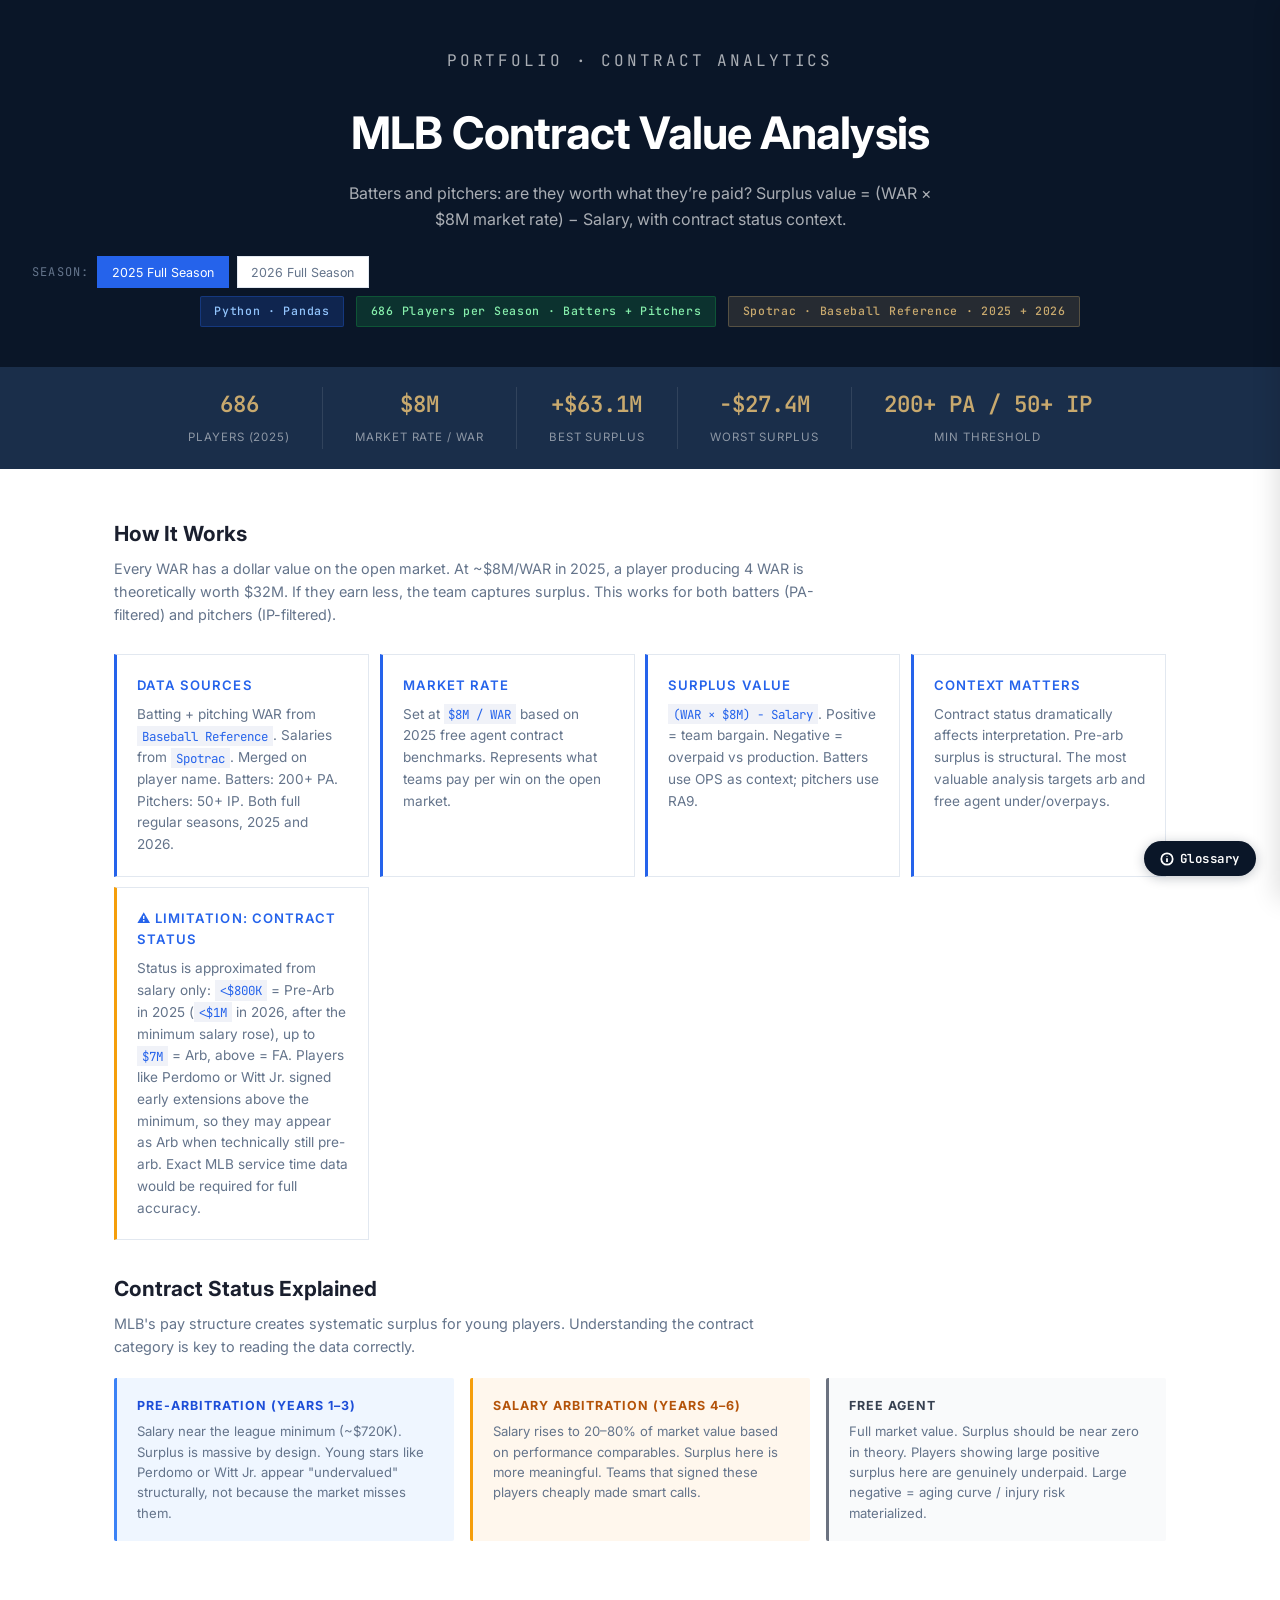
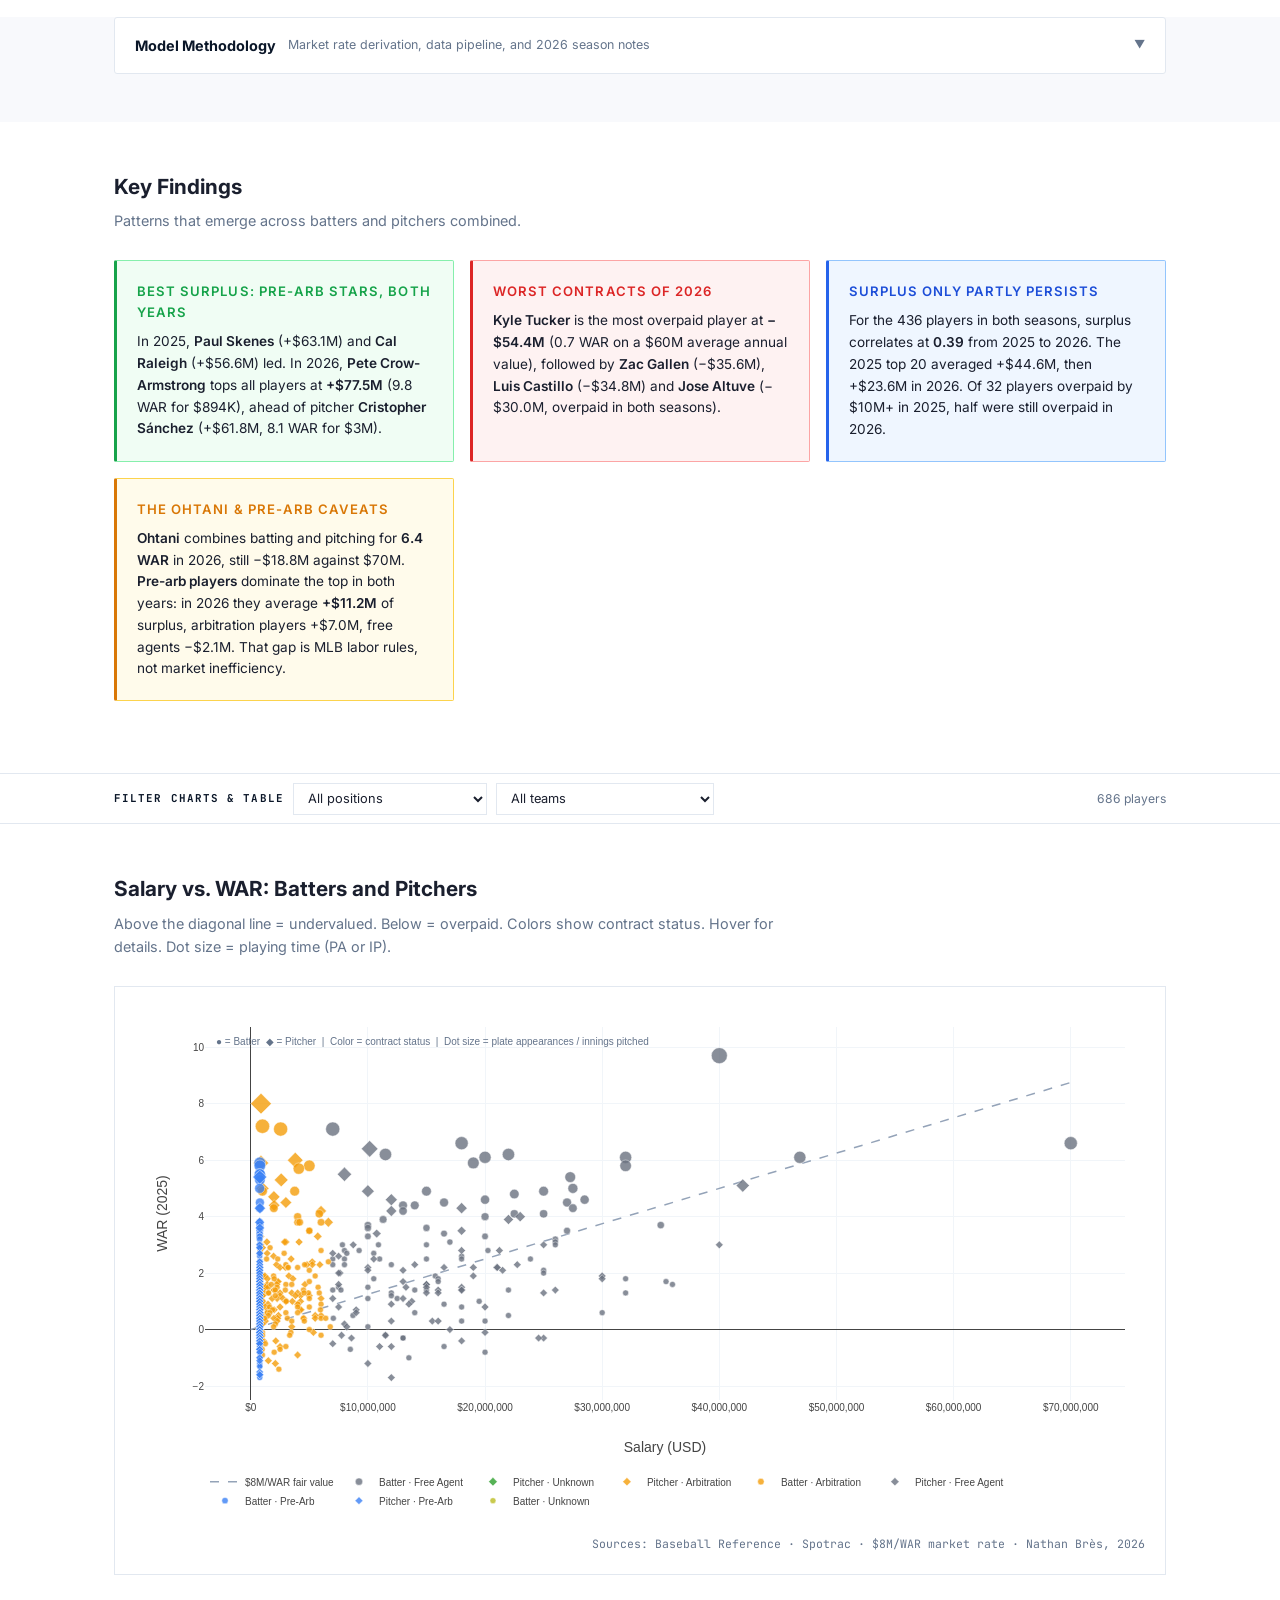
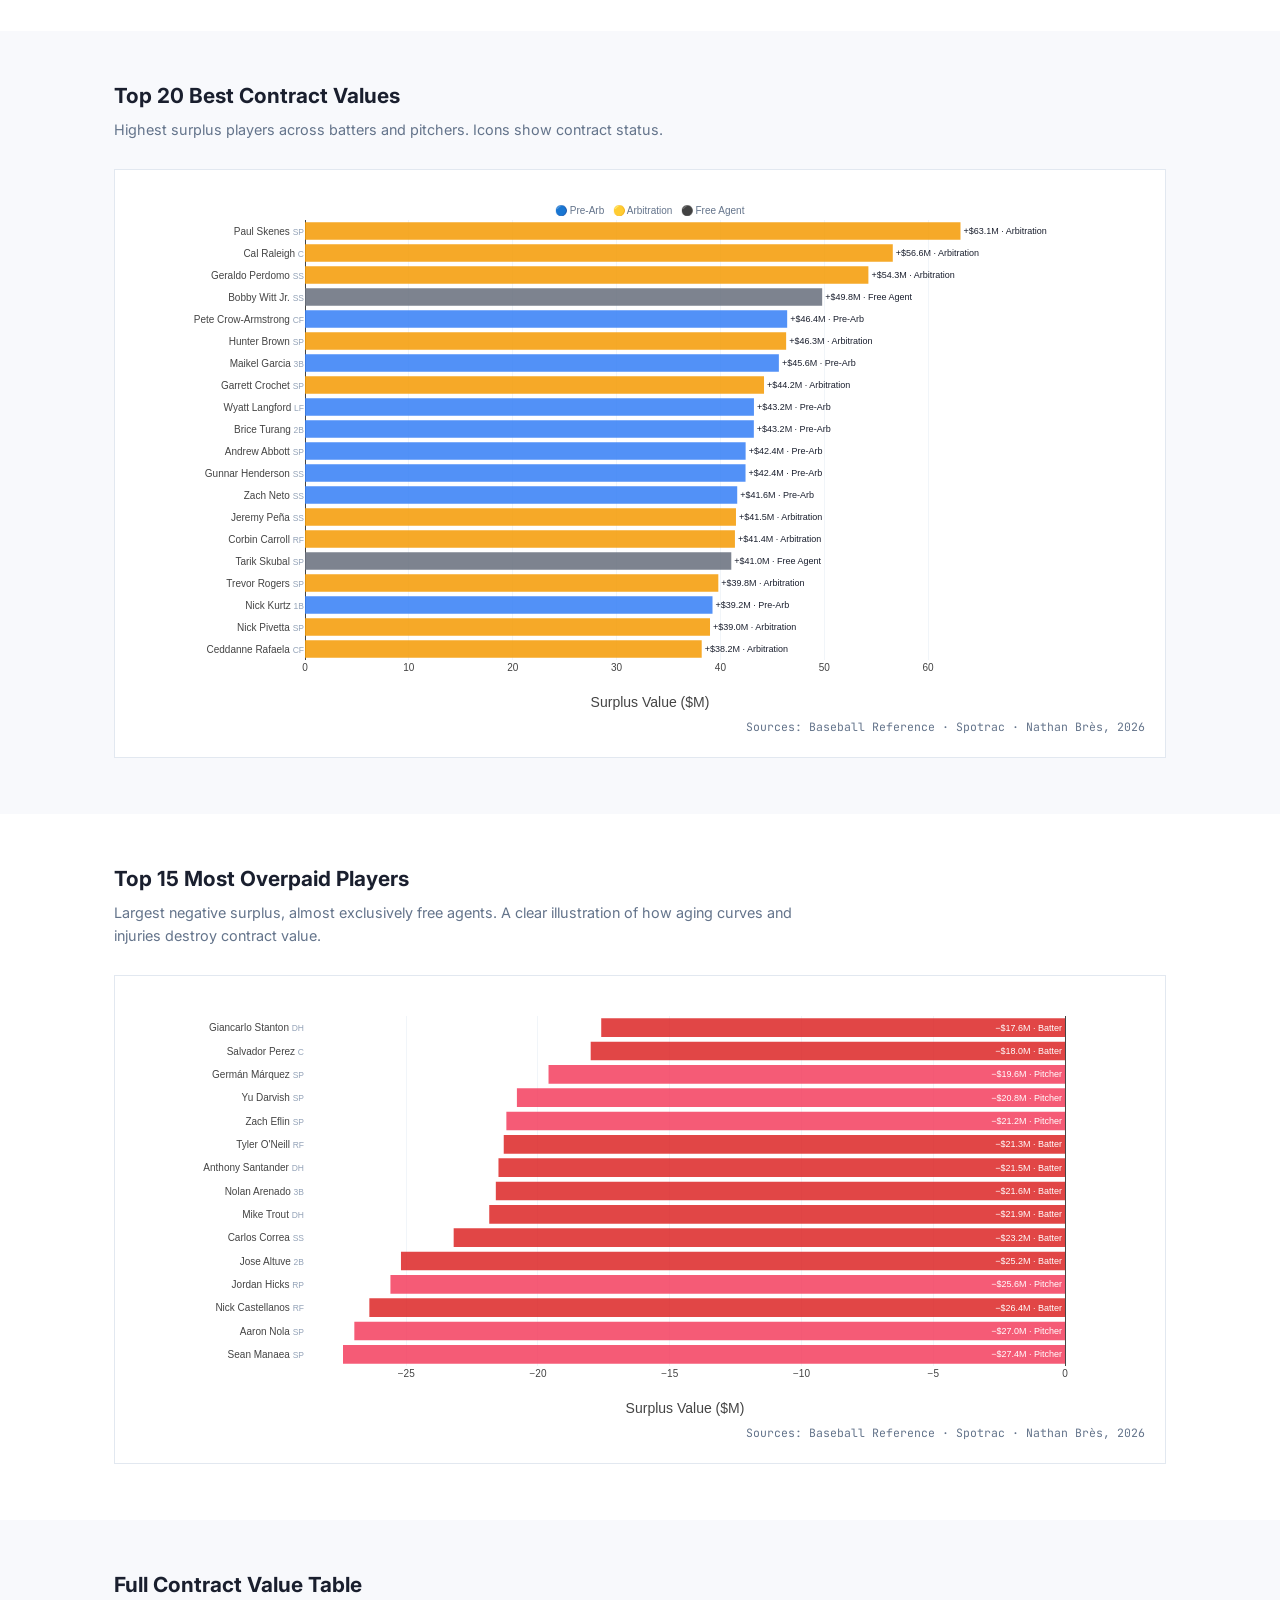
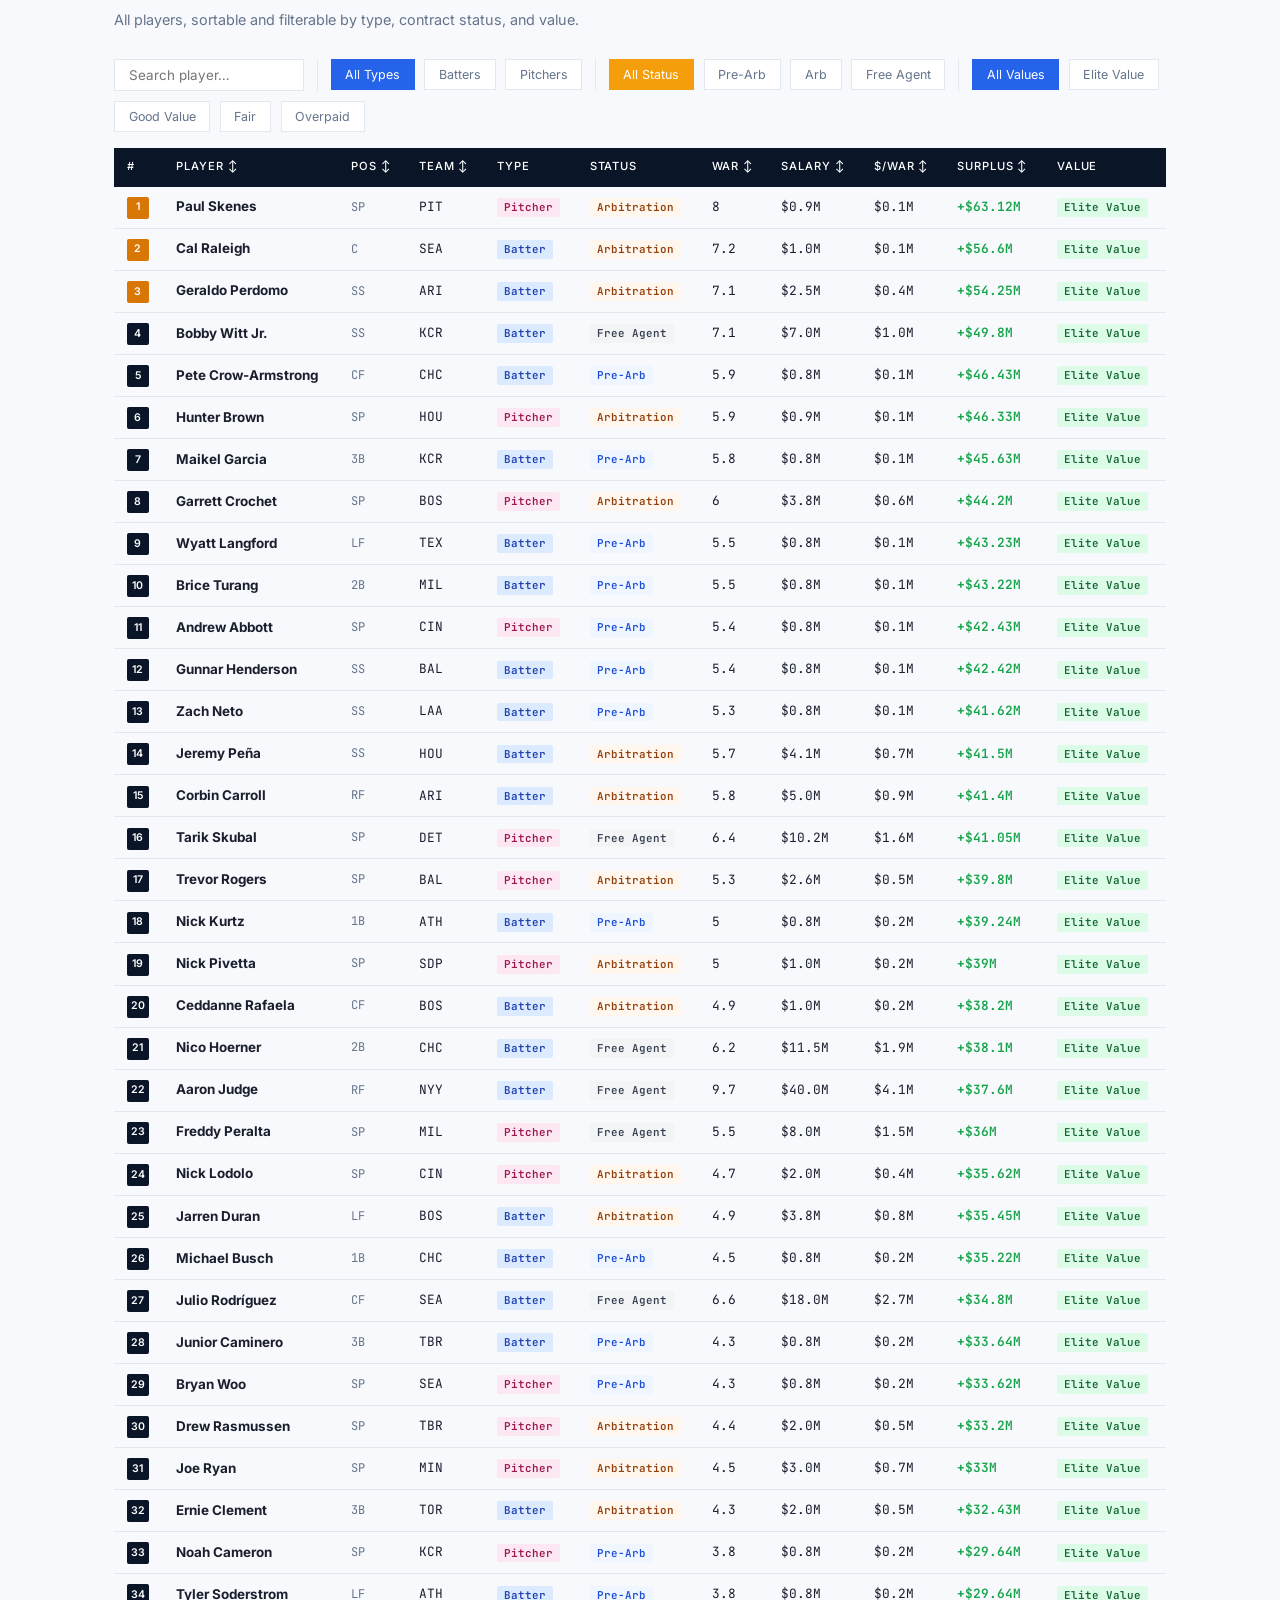
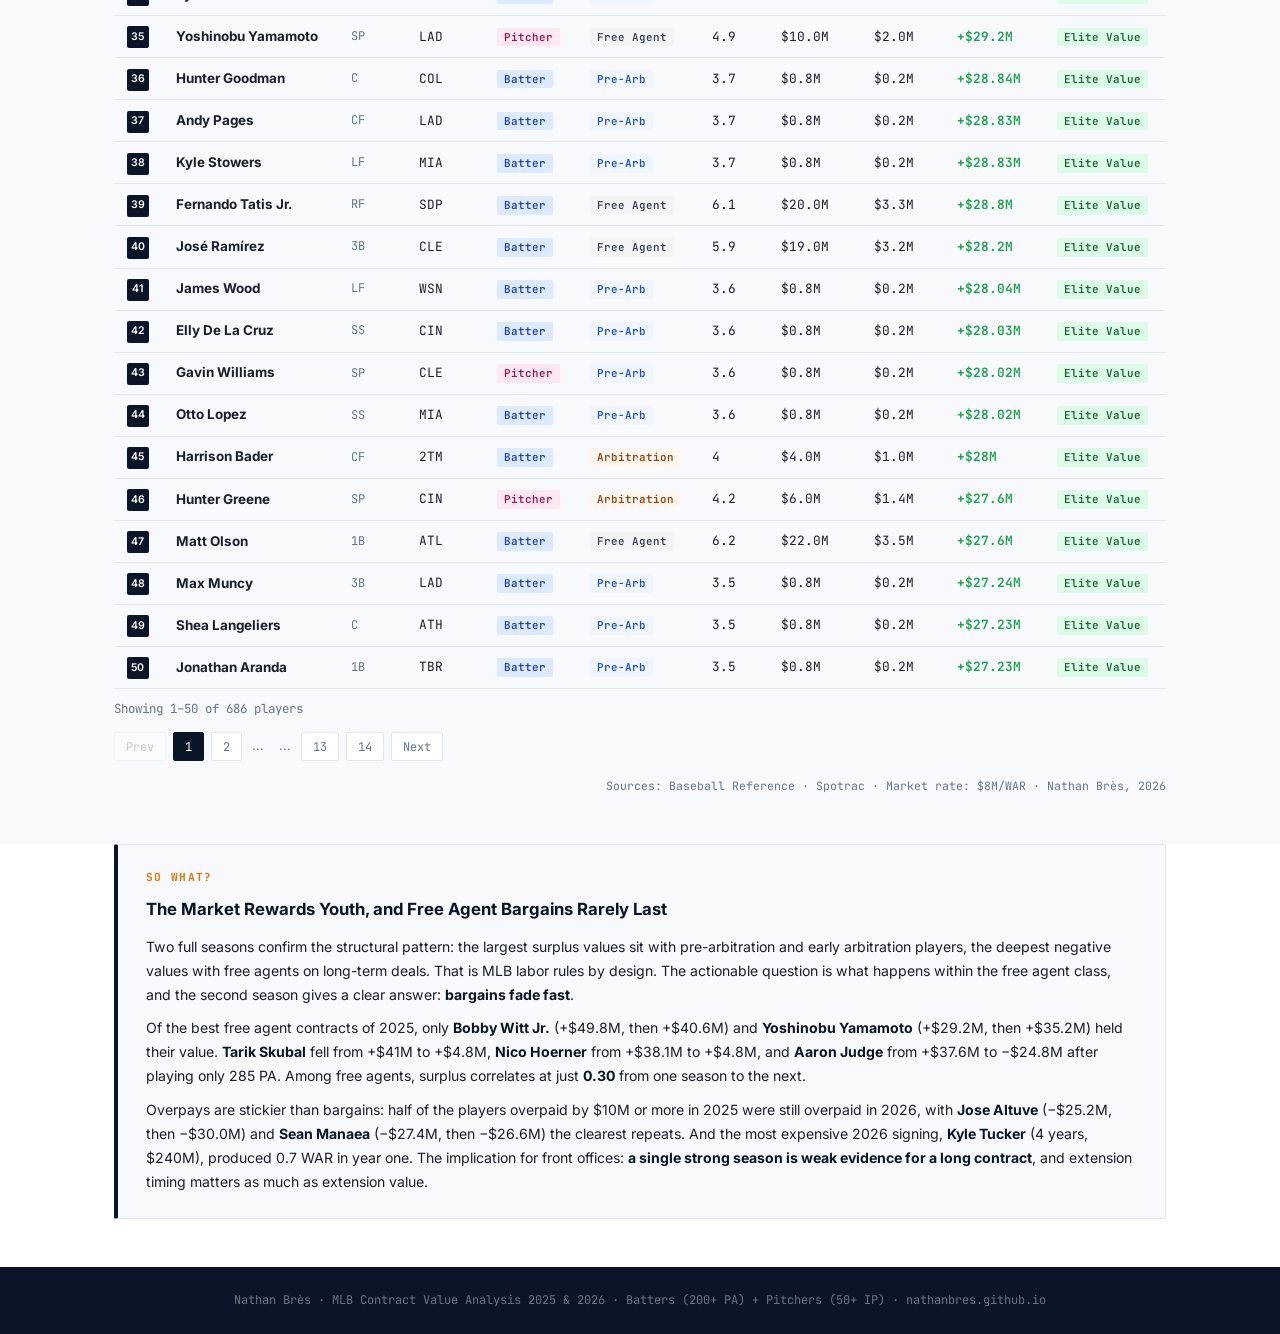
==== commit 5ff053f1: "Add position and team filters to charts and tables" ====
--- a/contract-value.html
+++ b/contract-value.html
@@ -5,6 +5,7 @@
   <meta name="viewport" content="width=device-width,initial-scale=1.0"/>
   <title>MLB Contract Value Analysis | Nathan Brès</title>
   <script src="https://cdn.plot.ly/plotly-2.27.0.min.js"></script>
+  <script src="js/filters.js"></script>
   <link href="https://fonts.googleapis.com/css2?family=Inter:wght@300;400;500;600;700&family=JetBrains+Mono:wght@400;500&display=swap" rel="stylesheet"/>
   <style>
     td.pos{font-family:var(--mono);font-size:.75rem;color:var(--muted);white-space:nowrap}
@@ -388,6 +389,7 @@
 const DATA_2026 = [{"Player": "Pete Crow-Armstrong", "Pos": "CF", "Team": "CHC", "Age": 24, "player_type": "Batter", "WAR": 9.8, "WAR_proj": 9.8, "Salary_2026": 894000.0, "Surplus_Value_M": 77.51, "contract_status": "Pre-Arb", "value_label": "Elite Value"}, {"Player": "Cristopher Sánchez", "Pos": "SP", "Team": "PHI", "Age": 29, "player_type": "Pitcher", "WAR": 8.1, "WAR_proj": 8.1, "Salary_2026": 3000000.0, "Surplus_Value_M": 61.8, "contract_status": "Arbitration", "value_label": "Elite Value"}, {"Player": "Kevin McGonigle", "Pos": "SS", "Team": "DET", "Age": 21, "player_type": "Batter", "WAR": 7.1, "WAR_proj": 7.1, "Salary_2026": 780000.0, "Surplus_Value_M": 56.02, "contract_status": "Pre-Arb", "value_label": "Elite Value"}, {"Player": "Cam Schlittler", "Pos": "SP", "Team": "NYY", "Age": 25, "player_type": "Pitcher", "WAR": 7.0, "WAR_proj": 7.0, "Salary_2026": 801425.0, "Surplus_Value_M": 55.2, "contract_status": "Pre-Arb", "value_label": "Elite Value"}, {"Player": "Brice Turang", "Pos": "2B", "Team": "MIL", "Age": 26, "player_type": "Batter", "WAR": 7.3, "WAR_proj": 7.3, "Salary_2026": 4150000.0, "Surplus_Value_M": 54.25, "contract_status": "Arbitration", "value_label": "Elite Value"}, {"Player": "Gabriel Moreno", "Pos": "C", "Team": "ARI", "Age": 26, "player_type": "Batter", "WAR": 6.7, "WAR_proj": 6.7, "Salary_2026": 2550000.0, "Surplus_Value_M": 51.05, "contract_status": "Arbitration", "value_label": "Elite Value"}, {"Player": "Jacob Misiorowski", "Pos": "SP", "Team": "MIL", "Age": 24, "player_type": "Pitcher", "WAR": 6.4, "WAR_proj": 6.4, "Salary_2026": 788300.0, "Surplus_Value_M": 50.41, "contract_status": "Pre-Arb", "value_label": "Elite Value"}, {"Player": "Parker Messick", "Pos": "SP", "Team": "CLE", "Age": 25, "player_type": "Pitcher", "WAR": 6.3, "WAR_proj": 6.3, "Salary_2026": 788400.0, "Surplus_Value_M": 49.61, "contract_status": "Pre-Arb", "value_label": "Elite Value"}, {"Player": "Otto Lopez", "Pos": "SS", "Team": "MIA", "Age": 27, "player_type": "Batter", "WAR": 6.1, "WAR_proj": 6.1, "Salary_2026": 810500.0, "Surplus_Value_M": 47.99, "contract_status": "Pre-Arb", "value_label": "Elite Value"}, {"Player": "Andy Pages", "Pos": "CF", "Team": "LAD", "Age": 25, "player_type": "Batter", "WAR": 6.0, "WAR_proj": 6.0, "Salary_2026": 800000.0, "Surplus_Value_M": 47.2, "contract_status": "Pre-Arb", "value_label": "Elite Value"}, {"Player": "Wilyer Abreu", "Pos": "RF", "Team": "BOS", "Age": 27, "player_type": "Batter", "WAR": 5.9, "WAR_proj": 5.9, "Salary_2026": 810000.0, "Surplus_Value_M": 46.39, "contract_status": "Pre-Arb", "value_label": "Elite Value"}, {"Player": "Junior Caminero", "Pos": "3B", "Team": "TBR", "Age": 22, "player_type": "Batter", "WAR": 5.8, "WAR_proj": 5.8, "Salary_2026": 794800.0, "Surplus_Value_M": 45.61, "contract_status": "Pre-Arb", "value_label": "Elite Value"}, {"Player": "Ceddanne Rafaela", "Pos": "CF", "Team": "BOS", "Age": 25, "player_type": "Batter", "WAR": 5.7, "WAR_proj": 5.7, "Salary_2026": 2000000.0, "Surplus_Value_M": 43.6, "contract_status": "Arbitration", "value_label": "Elite Value"}, {"Player": "Elly De La Cruz", "Pos": "SS", "Team": "CIN", "Age": 24, "player_type": "Batter", "WAR": 5.5, "WAR_proj": 5.5, "Salary_2026": 800000.0, "Surplus_Value_M": 43.2, "contract_status": "Pre-Arb", "value_label": "Elite Value"}, {"Player": "Miguel Vargas", "Pos": "3B", "Team": "CHW", "Age": 26, "player_type": "Batter", "WAR": 5.4, "WAR_proj": 5.4, "Salary_2026": 805700.0, "Surplus_Value_M": 42.39, "contract_status": "Pre-Arb", "value_label": "Elite Value"}, {"Player": "Jesús Luzardo", "Pos": "SP", "Team": "PHI", "Age": 28, "player_type": "Pitcher", "WAR": 6.5, "WAR_proj": 6.5, "Salary_2026": 11000000.0, "Surplus_Value_M": 41.0, "contract_status": "Free Agent", "value_label": "Elite Value"}, {"Player": "Bobby Witt Jr.", "Pos": "SS", "Team": "KCR", "Age": 26, "player_type": "Batter", "WAR": 6.7, "WAR_proj": 6.7, "Salary_2026": 13000000.0, "Surplus_Value_M": 40.6, "contract_status": "Free Agent", "value_label": "Elite Value"}, {"Player": "Zach Neto", "Pos": "SS", "Team": "LAA", "Age": 25, "player_type": "Batter", "WAR": 5.3, "WAR_proj": 5.3, "Salary_2026": 4150000.0, "Surplus_Value_M": 38.25, "contract_status": "Arbitration", "value_label": "Elite Value"}, {"Player": "Geraldo Perdomo", "Pos": "SS", "Team": "ARI", "Age": 26, "player_type": "Batter", "WAR": 5.3, "WAR_proj": 5.3, "Salary_2026": 5000000.0, "Surplus_Value_M": 37.4, "contract_status": "Arbitration", "value_label": "Elite Value"}, {"Player": "Chase Burns", "Pos": "SP", "Team": "CIN", "Age": 23, "player_type": "Pitcher", "WAR": 4.7, "WAR_proj": 4.7, "Salary_2026": 785000.0, "Surplus_Value_M": 36.82, "contract_status": "Pre-Arb", "value_label": "Elite Value"}, {"Player": "CJ Abrams", "Pos": "SS", "Team": "WSN", "Age": 25, "player_type": "Batter", "WAR": 5.1, "WAR_proj": 5.1, "Salary_2026": 4200000.0, "Surplus_Value_M": 36.6, "contract_status": "Arbitration", "value_label": "Elite Value"}, {"Player": "JJ Wetherholt", "Pos": "2B", "Team": "STL", "Age": 23, "player_type": "Batter", "WAR": 4.5, "WAR_proj": 4.5, "Salary_2026": 780000.0, "Surplus_Value_M": 35.22, "contract_status": "Pre-Arb", "value_label": "Elite Value"}, {"Player": "Chase Meidroth", "Pos": "2B", "Team": "CHW", "Age": 24, "player_type": "Batter", "WAR": 4.5, "WAR_proj": 4.5, "Salary_2026": 789100.0, "Surplus_Value_M": 35.21, "contract_status": "Pre-Arb", "value_label": "Elite Value"}, {"Player": "Yoshinobu Yamamoto", "Pos": "SP", "Team": "LAD", "Age": 27, "player_type": "Pitcher", "WAR": 5.9, "WAR_proj": 5.9, "Salary_2026": 12000000.0, "Surplus_Value_M": 35.2, "contract_status": "Free Agent", "value_label": "Elite Value"}, {"Player": "Steven Kwan", "Pos": "LF", "Team": "CLE", "Age": 28, "player_type": "Batter", "WAR": 5.3, "WAR_proj": 5.3, "Salary_2026": 7725000.0, "Surplus_Value_M": 34.67, "contract_status": "Free Agent", "value_label": "Elite Value"}, {"Player": "Ty France", "Pos": "1B", "Team": "SDP", "Age": 31, "player_type": "Batter", "WAR": 4.5, "WAR_proj": 4.5, "Salary_2026": 1350000.0, "Surplus_Value_M": 34.65, "contract_status": "Arbitration", "value_label": "Elite Value"}, {"Player": "Cole Young", "Pos": "2B", "Team": "SEA", "Age": 22, "player_type": "Batter", "WAR": 4.4, "WAR_proj": 4.4, "Salary_2026": 786100.0, "Surplus_Value_M": 34.41, "contract_status": "Pre-Arb", "value_label": "Elite Value"}, {"Player": "Taj Bradley", "Pos": "SP", "Team": "MIN", "Age": 25, "player_type": "Pitcher", "WAR": 4.4, "WAR_proj": 4.4, "Salary_2026": 802050.0, "Surplus_Value_M": 34.4, "contract_status": "Pre-Arb", "value_label": "Elite Value"}, {"Player": "Caleb Durbin", "Pos": "3B", "Team": "BOS", "Age": 26, "player_type": "Batter", "WAR": 4.4, "WAR_proj": 4.4, "Salary_2026": 796000.0, "Surplus_Value_M": 34.4, "contract_status": "Pre-Arb", "value_label": "Elite Value"}, {"Player": "Carson Benge", "Pos": "RF", "Team": "NYM", "Age": 23, "player_type": "Batter", "WAR": 4.3, "WAR_proj": 4.3, "Salary_2026": 780000.0, "Surplus_Value_M": 33.62, "contract_status": "Pre-Arb", "value_label": "Elite Value"}, {"Player": "Sean Burke", "Pos": "SP", "Team": "CHW", "Age": 26, "player_type": "Pitcher", "WAR": 4.2, "WAR_proj": 4.2, "Salary_2026": 793200.0, "Surplus_Value_M": 32.81, "contract_status": "Pre-Arb", "value_label": "Elite Value"}, {"Player": "Michael Harris II", "Pos": "CF", "Team": "ATL", "Age": 25, "player_type": "Batter", "WAR": 5.1, "WAR_proj": 5.1, "Salary_2026": 8000000.0, "Surplus_Value_M": 32.8, "contract_status": "Free Agent", "value_label": "Elite Value"}, {"Player": "Dillon Dingler", "Pos": "C", "Team": "DET", "Age": 27, "player_type": "Batter", "WAR": 4.2, "WAR_proj": 4.2, "Salary_2026": 834900.0, "Surplus_Value_M": 32.77, "contract_status": "Pre-Arb", "value_label": "Elite Value"}, {"Player": "Ezequiel Durán", "Pos": "3B", "Team": "TEX", "Age": 27, "player_type": "Batter", "WAR": 4.2, "WAR_proj": 4.2, "Salary_2026": 1375000.0, "Surplus_Value_M": 32.22, "contract_status": "Arbitration", "value_label": "Elite Value"}, {"Player": "Jackson Chourio", "Pos": "LF", "Team": "MIL", "Age": 22, "player_type": "Batter", "WAR": 4.9, "WAR_proj": 4.9, "Salary_2026": 7000000.0, "Surplus_Value_M": 32.2, "contract_status": "Free Agent", "value_label": "Elite Value"}, {"Player": "Drew Rasmussen", "Pos": "SP", "Team": "TBR", "Age": 30, "player_type": "Pitcher", "WAR": 4.6, "WAR_proj": 4.6, "Salary_2026": 5500000.0, "Surplus_Value_M": 31.3, "contract_status": "Arbitration", "value_label": "Elite Value"}, {"Player": "Reid Detmers", "Pos": "SP", "Team": "LAA", "Age": 26, "player_type": "Pitcher", "WAR": 4.2, "WAR_proj": 4.2, "Salary_2026": 2625000.0, "Surplus_Value_M": 30.98, "contract_status": "Arbitration", "value_label": "Elite Value"}, {"Player": "Brandon Lowe", "Pos": "2B", "Team": "PIT", "Age": 31, "player_type": "Batter", "WAR": 5.3, "WAR_proj": 5.3, "Salary_2026": 11500000.0, "Surplus_Value_M": 30.9, "contract_status": "Free Agent", "value_label": "Elite Value"}, {"Player": "Drake Baldwin", "Pos": "C", "Team": "ATL", "Age": 25, "player_type": "Batter", "WAR": 3.9, "WAR_proj": 3.9, "Salary_2026": 800000.0, "Surplus_Value_M": 30.4, "contract_status": "Pre-Arb", "value_label": "Elite Value"}, {"Player": "Randy Arozarena", "Pos": "LF", "Team": "SEA", "Age": 31, "player_type": "Batter", "WAR": 5.7, "WAR_proj": 5.7, "Salary_2026": 15650000.0, "Surplus_Value_M": 29.95, "contract_status": "Free Agent", "value_label": "Elite Value"}, {"Player": "Walbert Ureña", "Pos": "SP", "Team": "LAA", "Age": 22, "player_type": "Pitcher", "WAR": 3.8, "WAR_proj": 3.8, "Salary_2026": 780000.0, "Surplus_Value_M": 29.62, "contract_status": "Pre-Arb", "value_label": "Elite Value"}, {"Player": "Michael King", "Pos": "SP", "Team": "SDP", "Age": 31, "player_type": "Pitcher", "WAR": 4.3, "WAR_proj": 4.3, "Salary_2026": 5000000.0, "Surplus_Value_M": 29.4, "contract_status": "Arbitration", "value_label": "Elite Value"}, {"Player": "Corbin Carroll", "Pos": "RF", "Team": "ARI", "Age": 25, "player_type": "Batter", "WAR": 4.9, "WAR_proj": 4.9, "Salary_2026": 10000000.0, "Surplus_Value_M": 29.2, "contract_status": "Free Agent", "value_label": "Elite Value"}, {"Player": "Nick Kurtz", "Pos": "1B", "Team": "ATH", "Age": 23, "player_type": "Batter", "WAR": 3.7, "WAR_proj": 3.7, "Salary_2026": 785000.0, "Surplus_Value_M": 28.82, "contract_status": "Pre-Arb", "value_label": "Elite Value"}, {"Player": "James Wood", "Pos": "RF", "Team": "WSN", "Age": 23, "player_type": "Batter", "WAR": 3.7, "WAR_proj": 3.7, "Salary_2026": 806900.0, "Surplus_Value_M": 28.79, "contract_status": "Pre-Arb", "value_label": "Elite Value"}, {"Player": "Ben Rice", "Pos": "DH", "Team": "NYY", "Age": 27, "player_type": "Batter", "WAR": 3.7, "WAR_proj": 3.7, "Salary_2026": 845800.0, "Surplus_Value_M": 28.75, "contract_status": "Pre-Arb", "value_label": "Elite Value"}, {"Player": "Cade Cavalli", "Pos": "SP", "Team": "WSN", "Age": 27, "player_type": "Pitcher", "WAR": 3.7, "WAR_proj": 3.7, "Salary_2026": 862500.0, "Surplus_Value_M": 28.74, "contract_status": "Pre-Arb", "value_label": "Elite Value"}, {"Player": "Yordan Alvarez", "Pos": "DH", "Team": "HOU", "Age": 29, "player_type": "Batter", "WAR": 6.8, "WAR_proj": 6.8, "Salary_2026": 26000000.0, "Surplus_Value_M": 28.4, "contract_status": "Free Agent", "value_label": "Elite Value"}, {"Player": "Tristan Peters", "Pos": "CF", "Team": "CHW", "Age": 26, "player_type": "Batter", "WAR": 3.6, "WAR_proj": 3.6, "Salary_2026": 780350.0, "Surplus_Value_M": 28.02, "contract_status": "Pre-Arb", "value_label": "Elite Value"}, {"Player": "Chase DeLauter", "Pos": "RF", "Team": "CLE", "Age": 24, "player_type": "Batter", "WAR": 3.5, "WAR_proj": 3.5, "Salary_2026": 780000.0, "Surplus_Value_M": 27.22, "contract_status": "Pre-Arb", "value_label": "Elite Value"}, {"Player": "TJ Rumfield", "Pos": "1B", "Team": "COL", "Age": 26, "player_type": "Batter", "WAR": 3.5, "WAR_proj": 3.5, "Salary_2026": 780000.0, "Surplus_Value_M": 27.22, "contract_status": "Pre-Arb", "value_label": "Elite Value"}, {"Player": "Wyatt Langford", "Pos": "LF", "Team": "TEX", "Age": 24, "player_type": "Batter", "WAR": 3.5, "WAR_proj": 3.5, "Salary_2026": 805000.0, "Surplus_Value_M": 27.2, "contract_status": "Pre-Arb", "value_label": "Elite Value"}, {"Player": "Braxton Ashcraft", "Pos": "SP", "Team": "PIT", "Age": 26, "player_type": "Pitcher", "WAR": 3.5, "WAR_proj": 3.5, "Salary_2026": 795100.0, "Surplus_Value_M": 27.2, "contract_status": "Pre-Arb", "value_label": "Elite Value"}, {"Player": "Garrett Mitchell", "Pos": "CF", "Team": "MIL", "Age": 27, "player_type": "Batter", "WAR": 3.5, "WAR_proj": 3.5, "Salary_2026": 950000.0, "Surplus_Value_M": 27.05, "contract_status": "Pre-Arb", "value_label": "Elite Value"}, {"Player": "J.T. Ginn", "Pos": "SP", "Team": "ATH", "Age": 27, "player_type": "Pitcher", "WAR": 3.4, "WAR_proj": 3.4, "Salary_2026": 785000.0, "Surplus_Value_M": 26.42, "contract_status": "Pre-Arb", "value_label": "Elite Value"}, {"Player": "Henry Bolte", "Pos": "CF", "Team": "ATH", "Age": 22, "player_type": "Batter", "WAR": 3.4, "WAR_proj": 3.4, "Salary_2026": 780000.0, "Surplus_Value_M": 26.42, "contract_status": "Pre-Arb", "value_label": "Elite Value"}, {"Player": "Alec Burleson", "Pos": "1B", "Team": "STL", "Age": 27, "player_type": "Batter", "WAR": 3.7, "WAR_proj": 3.7, "Salary_2026": 3300000.0, "Surplus_Value_M": 26.3, "contract_status": "Arbitration", "value_label": "Elite Value"}, {"Player": "Chris Sale", "Pos": "SP", "Team": "ATL", "Age": 37, "player_type": "Pitcher", "WAR": 5.5, "WAR_proj": 5.5, "Salary_2026": 18000000.0, "Surplus_Value_M": 26.0, "contract_status": "Free Agent", "value_label": "Elite Value"}, {"Player": "Logan Henderson", "Pos": "SP", "Team": "MIL", "Age": 24, "player_type": "Pitcher", "WAR": 3.3, "WAR_proj": 3.3, "Salary_2026": 780000.0, "Surplus_Value_M": 25.62, "contract_status": "Pre-Arb", "value_label": "Elite Value"}, {"Player": "Jac Caglianone", "Pos": "RF", "Team": "KCR", "Age": 23, "player_type": "Batter", "WAR": 3.3, "WAR_proj": 3.3, "Salary_2026": 784000.0, "Surplus_Value_M": 25.62, "contract_status": "Pre-Arb", "value_label": "Elite Value"}, {"Player": "Carter Jensen", "Pos": "C", "Team": "KCR", "Age": 22, "player_type": "Batter", "WAR": 3.3, "WAR_proj": 3.3, "Salary_2026": 781150.0, "Surplus_Value_M": 25.62, "contract_status": "Pre-Arb", "value_label": "Elite Value"}, {"Player": "Liam Hicks", "Pos": "C", "Team": "2TM", "Age": 27, "player_type": "Batter", "WAR": 3.3, "WAR_proj": 3.3, "Salary_2026": 790000.0, "Surplus_Value_M": 25.61, "contract_status": "Pre-Arb", "value_label": "Elite Value"}, {"Player": "Javier Sanoja", "Pos": "3B", "Team": "MIA", "Age": 23, "player_type": "Batter", "WAR": 3.3, "WAR_proj": 3.3, "Salary_2026": 791500.0, "Surplus_Value_M": 25.61, "contract_status": "Pre-Arb", "value_label": "Elite Value"}, {"Player": "Jordan Walker", "Pos": "RF", "Team": "STL", "Age": 24, "player_type": "Batter", "WAR": 3.3, "WAR_proj": 3.3, "Salary_2026": 799400.0, "Surplus_Value_M": 25.6, "contract_status": "Pre-Arb", "value_label": "Elite Value"}, {"Player": "Taylor Walls", "Pos": "SS", "Team": "TBR", "Age": 29, "player_type": "Batter", "WAR": 3.5, "WAR_proj": 3.5, "Salary_2026": 2450000.0, "Surplus_Value_M": 25.55, "contract_status": "Arbitration", "value_label": "Elite Value"}, {"Player": "Jackson Merrill", "Pos": "CF", "Team": "SDP", "Age": 23, "player_type": "Batter", "WAR": 3.3, "WAR_proj": 3.3, "Salary_2026": 1000000.0, "Surplus_Value_M": 25.4, "contract_status": "Arbitration", "value_label": "Elite Value"}, {"Player": "Paul Skenes", "Pos": "SP", "Team": "PIT", "Age": 24, "player_type": "Pitcher", "WAR": 3.3, "WAR_proj": 3.3, "Salary_2026": 1085000.0, "Surplus_Value_M": 25.32, "contract_status": "Arbitration", "value_label": "Elite Value"}, {"Player": "A.J. Ewing", "Pos": "CF", "Team": "NYM", "Age": 21, "player_type": "Batter", "WAR": 3.1, "WAR_proj": 3.1, "Salary_2026": 780000.0, "Surplus_Value_M": 24.02, "contract_status": "Pre-Arb", "value_label": "Elite Value"}, {"Player": "Gavin Williams", "Pos": "SP", "Team": "CLE", "Age": 26, "player_type": "Pitcher", "WAR": 3.1, "WAR_proj": 3.1, "Salary_2026": 822200.0, "Surplus_Value_M": 23.98, "contract_status": "Pre-Arb", "value_label": "Elite Value"}, {"Player": "Jake Bauers", "Pos": "1B", "Team": "MIL", "Age": 30, "player_type": "Batter", "WAR": 3.3, "WAR_proj": 3.3, "Salary_2026": 2700000.0, "Surplus_Value_M": 23.7, "contract_status": "Arbitration", "value_label": "Elite Value"}, {"Player": "Isaac Paredes", "Pos": "3B", "Team": "HOU", "Age": 27, "player_type": "Batter", "WAR": 4.1, "WAR_proj": 4.1, "Salary_2026": 9350000.0, "Surplus_Value_M": 23.45, "contract_status": "Free Agent", "value_label": "Elite Value"}, {"Player": "Nolan McLean", "Pos": "SP", "Team": "NYM", "Age": 24, "player_type": "Pitcher", "WAR": 3.0, "WAR_proj": 3.0, "Salary_2026": 791500.0, "Surplus_Value_M": 23.21, "contract_status": "Pre-Arb", "value_label": "Elite Value"}, {"Player": "Xavier Edwards", "Pos": "2B", "Team": "MIA", "Age": 26, "player_type": "Batter", "WAR": 3.0, "WAR_proj": 3.0, "Salary_2026": 804000.0, "Surplus_Value_M": 23.2, "contract_status": "Pre-Arb", "value_label": "Elite Value"}, {"Player": "Dylan Cease", "Pos": "SP", "Team": "TOR", "Age": 30, "player_type": "Pitcher", "WAR": 5.6, "WAR_proj": 5.6, "Salary_2026": 22000000.0, "Surplus_Value_M": 22.8, "contract_status": "Free Agent", "value_label": "Elite Value"}, {"Player": "Max Muncy", "Pos": "3B", "Team": "LAD", "Age": 35, "player_type": "Batter", "WAR": 4.1, "WAR_proj": 4.1, "Salary_2026": 10000000.0, "Surplus_Value_M": 22.8, "contract_status": "Free Agent", "value_label": "Elite Value"}, {"Player": "Seiya Suzuki", "Pos": "RF", "Team": "CHC", "Age": 31, "player_type": "Batter", "WAR": 5.1, "WAR_proj": 5.1, "Salary_2026": 18000000.0, "Surplus_Value_M": 22.8, "contract_status": "Free Agent", "value_label": "Elite Value"}, {"Player": "Paul Blackburn", "Pos": "RP", "Team": "NYY", "Age": 32, "player_type": "Pitcher", "WAR": 3.1, "WAR_proj": 3.1, "Salary_2026": 2000000.0, "Surplus_Value_M": 22.8, "contract_status": "Arbitration", "value_label": "Elite Value"}, {"Player": "Peter Lambert", "Pos": "SP", "Team": "HOU", "Age": 29, "player_type": "Pitcher", "WAR": 3.0, "WAR_proj": 3.0, "Salary_2026": 1500000.0, "Surplus_Value_M": 22.5, "contract_status": "Arbitration", "value_label": "Elite Value"}, {"Player": "Payton Tolle", "Pos": "SP", "Team": "BOS", "Age": 23, "player_type": "Pitcher", "WAR": 2.9, "WAR_proj": 2.9, "Salary_2026": 780000.0, "Surplus_Value_M": 22.42, "contract_status": "Pre-Arb", "value_label": "Elite Value"}, {"Player": "Víctor Mesa Jr.", "Pos": "RF", "Team": "TBR", "Age": 24, "player_type": "Batter", "WAR": 2.9, "WAR_proj": 2.9, "Salary_2026": 780000.0, "Surplus_Value_M": 22.42, "contract_status": "Pre-Arb", "value_label": "Elite Value"}, {"Player": "Troy Melton", "Pos": "SP", "Team": "DET", "Age": 25, "player_type": "Pitcher", "WAR": 2.9, "WAR_proj": 2.9, "Salary_2026": 785500.0, "Surplus_Value_M": 22.41, "contract_status": "Pre-Arb", "value_label": "Elite Value"}, {"Player": "Iván Herrera", "Pos": "DH", "Team": "STL", "Age": 26, "player_type": "Batter", "WAR": 2.9, "WAR_proj": 2.9, "Salary_2026": 798800.0, "Surplus_Value_M": 22.4, "contract_status": "Pre-Arb", "value_label": "Elite Value"}, {"Player": "Cade Smith", "Pos": "RP", "Team": "CLE", "Age": 27, "player_type": "Pitcher", "WAR": 2.9, "WAR_proj": 2.9, "Salary_2026": 824600.0, "Surplus_Value_M": 22.38, "contract_status": "Pre-Arb", "value_label": "Elite Value"}, {"Player": "Nick Martinez", "Pos": "SP", "Team": "TBR", "Age": 35, "player_type": "Pitcher", "WAR": 3.9, "WAR_proj": 3.9, "Salary_2026": 9000000.0, "Surplus_Value_M": 22.2, "contract_status": "Free Agent", "value_label": "Elite Value"}, {"Player": "Bryan Baker", "Pos": "RP", "Team": "TBR", "Age": 31, "player_type": "Pitcher", "WAR": 2.9, "WAR_proj": 2.9, "Salary_2026": 1275000.0, "Surplus_Value_M": 21.92, "contract_status": "Arbitration", "value_label": "Elite Value"}, {"Player": "Travis Bazzana", "Pos": "2B", "Team": "CLE", "Age": 23, "player_type": "Batter", "WAR": 2.8, "WAR_proj": 2.8, "Salary_2026": 780000.0, "Surplus_Value_M": 21.62, "contract_status": "Pre-Arb", "value_label": "Elite Value"}, {"Player": "Grant Taylor", "Pos": "RP", "Team": "CHW", "Age": 24, "player_type": "Pitcher", "WAR": 2.8, "WAR_proj": 2.8, "Salary_2026": 787900.0, "Surplus_Value_M": 21.61, "contract_status": "Pre-Arb", "value_label": "Elite Value"}, {"Player": "Pete Alonso", "Pos": "1B", "Team": "BAL", "Age": 31, "player_type": "Batter", "WAR": 5.0, "WAR_proj": 5.0, "Salary_2026": 18500000.0, "Surplus_Value_M": 21.5, "contract_status": "Free Agent", "value_label": "Elite Value"}, {"Player": "Max Meyer", "Pos": "SP", "Team": "MIA", "Age": 27, "player_type": "Pitcher", "WAR": 2.8, "WAR_proj": 2.8, "Salary_2026": 980000.0, "Surplus_Value_M": 21.42, "contract_status": "Pre-Arb", "value_label": "Elite Value"}, {"Player": "Shea Langeliers", "Pos": "C", "Team": "ATH", "Age": 28, "player_type": "Batter", "WAR": 3.3, "WAR_proj": 3.3, "Salary_2026": 5250000.0, "Surplus_Value_M": 21.15, "contract_status": "Arbitration", "value_label": "Elite Value"}, {"Player": "Foster Griffin", "Pos": "SP", "Team": "2TM", "Age": 30, "player_type": "Pitcher", "WAR": 3.3, "WAR_proj": 3.3, "Salary_2026": 5500000.0, "Surplus_Value_M": 20.9, "contract_status": "Arbitration", "value_label": "Elite Value"}, {"Player": "Emerson Hancock", "Pos": "SP", "Team": "SEA", "Age": 27, "player_type": "Pitcher", "WAR": 2.7, "WAR_proj": 2.7, "Salary_2026": 793300.0, "Surplus_Value_M": 20.81, "contract_status": "Pre-Arb", "value_label": "Elite Value"}, {"Player": "Masyn Winn", "Pos": "SS", "Team": "STL", "Age": 24, "player_type": "Batter", "WAR": 2.7, "WAR_proj": 2.7, "Salary_2026": 799450.0, "Surplus_Value_M": 20.8, "contract_status": "Pre-Arb", "value_label": "Elite Value"}, {"Player": "Brayan Rocchio", "Pos": "SS", "Team": "CLE", "Age": 25, "player_type": "Batter", "WAR": 2.7, "WAR_proj": 2.7, "Salary_2026": 797600.0, "Surplus_Value_M": 20.8, "contract_status": "Pre-Arb", "value_label": "Elite Value"}, {"Player": "Dominic Canzone", "Pos": "DH", "Team": "SEA", "Age": 28, "player_type": "Batter", "WAR": 2.7, "WAR_proj": 2.7, "Salary_2026": 796600.0, "Surplus_Value_M": 20.8, "contract_status": "Pre-Arb", "value_label": "Elite Value"}, {"Player": "Kody Clemens", "Pos": "2B", "Team": "MIN", "Age": 30, "player_type": "Batter", "WAR": 2.7, "WAR_proj": 2.7, "Salary_2026": 803900.0, "Surplus_Value_M": 20.8, "contract_status": "Pre-Arb", "value_label": "Elite Value"}, {"Player": "Mason Miller", "Pos": "RP", "Team": "SDP", "Age": 27, "player_type": "Pitcher", "WAR": 3.1, "WAR_proj": 3.1, "Salary_2026": 4000000.0, "Surplus_Value_M": 20.8, "contract_status": "Arbitration", "value_label": "Elite Value"}, {"Player": "Grant Holmes", "Pos": "SP", "Team": "ATL", "Age": 30, "player_type": "Pitcher", "WAR": 2.7, "WAR_proj": 2.7, "Salary_2026": 800000.0, "Surplus_Value_M": 20.8, "contract_status": "Pre-Arb", "value_label": "Elite Value"}, {"Player": "Yohan Ramírez", "Pos": "RP", "Team": "PIT", "Age": 31, "player_type": "Pitcher", "WAR": 2.7, "WAR_proj": 2.7, "Salary_2026": 825000.0, "Surplus_Value_M": 20.78, "contract_status": "Pre-Arb", "value_label": "Elite Value"}, {"Player": "Tyler Soderstrom", "Pos": "LF", "Team": "ATH", "Age": 24, "player_type": "Batter", "WAR": 2.7, "WAR_proj": 2.7, "Salary_2026": 1000000.0, "Surplus_Value_M": 20.6, "contract_status": "Arbitration", "value_label": "Elite Value"}, {"Player": "Martín Pérez", "Pos": "SP", "Team": "ATL", "Age": 35, "player_type": "Pitcher", "WAR": 3.0, "WAR_proj": 3.0, "Salary_2026": 3500000.0, "Surplus_Value_M": 20.5, "contract_status": "Arbitration", "value_label": "Elite Value"}, {"Player": "Jeremy Peña", "Pos": "SS", "Team": "HOU", "Age": 28, "player_type": "Batter", "WAR": 3.7, "WAR_proj": 3.7, "Salary_2026": 9475000.0, "Surplus_Value_M": 20.12, "contract_status": "Free Agent", "value_label": "Elite Value"}, {"Player": "Brent Headrick", "Pos": "RP", "Team": "NYY", "Age": 28, "player_type": "Pitcher", "WAR": 2.6, "WAR_proj": 2.6, "Salary_2026": 792675.0, "Surplus_Value_M": 20.01, "contract_status": "Pre-Arb", "value_label": "Elite Value"}, {"Player": "Joey Ortiz", "Pos": "SS", "Team": "MIL", "Age": 27, "player_type": "Batter", "WAR": 2.6, "WAR_proj": 2.6, "Salary_2026": 790400.0, "Surplus_Value_M": 20.01, "contract_status": "Pre-Arb", "value_label": "Elite Value"}, {"Player": "Jacob Latz", "Pos": "RP", "Team": "TEX", "Age": 30, "player_type": "Pitcher", "WAR": 2.6, "WAR_proj": 2.6, "Salary_2026": 793500.0, "Surplus_Value_M": 20.01, "contract_status": "Pre-Arb", "value_label": "Elite Value"}, {"Player": "Jared Jones", "Pos": "SP", "Team": "PIT", "Age": 24, "player_type": "Pitcher", "WAR": 2.6, "WAR_proj": 2.6, "Salary_2026": 801600.0, "Surplus_Value_M": 20.0, "contract_status": "Pre-Arb", "value_label": "Good Value"}, {"Player": "Colton Cowser", "Pos": "CF", "Team": "BAL", "Age": 26, "player_type": "Batter", "WAR": 2.6, "WAR_proj": 2.6, "Salary_2026": 801500.0, "Surplus_Value_M": 20.0, "contract_status": "Pre-Arb", "value_label": "Good Value"}, {"Player": "Hunter Goodman", "Pos": "C", "Team": "COL", "Age": 26, "player_type": "Batter", "WAR": 2.6, "WAR_proj": 2.6, "Salary_2026": 810000.0, "Surplus_Value_M": 19.99, "contract_status": "Pre-Arb", "value_label": "Good Value"}, {"Player": "Jhoan Duran", "Pos": "RP", "Team": "PHI", "Age": 28, "player_type": "Pitcher", "WAR": 3.4, "WAR_proj": 3.4, "Salary_2026": 7500000.0, "Surplus_Value_M": 19.7, "contract_status": "Free Agent", "value_label": "Good Value"}, {"Player": "Sam Antonacci", "Pos": "LF", "Team": "CHW", "Age": 23, "player_type": "Batter", "WAR": 2.5, "WAR_proj": 2.5, "Salary_2026": 780000.0, "Surplus_Value_M": 19.22, "contract_status": "Pre-Arb", "value_label": "Good Value"}, {"Player": "Andrew Alvarez", "Pos": "SP", "Team": "WSN", "Age": 27, "player_type": "Pitcher", "WAR": 2.5, "WAR_proj": 2.5, "Salary_2026": 780000.0, "Surplus_Value_M": 19.22, "contract_status": "Pre-Arb", "value_label": "Good Value"}, {"Player": "Brooks Lee", "Pos": "3B", "Team": "MIN", "Age": 25, "player_type": "Batter", "WAR": 2.5, "WAR_proj": 2.5, "Salary_2026": 793050.0, "Surplus_Value_M": 19.21, "contract_status": "Pre-Arb", "value_label": "Good Value"}, {"Player": "Chandler Simpson", "Pos": "LF", "Team": "TBR", "Age": 25, "player_type": "Batter", "WAR": 2.5, "WAR_proj": 2.5, "Salary_2026": 785100.0, "Surplus_Value_M": 19.21, "contract_status": "Pre-Arb", "value_label": "Good Value"}, {"Player": "Oneil Cruz", "Pos": "CF", "Team": "PIT", "Age": 27, "player_type": "Batter", "WAR": 2.8, "WAR_proj": 2.8, "Salary_2026": 3300000.0, "Surplus_Value_M": 19.1, "contract_status": "Arbitration", "value_label": "Good Value"}, {"Player": "Willson Contreras", "Pos": "1B", "Team": "BOS", "Age": 34, "player_type": "Batter", "WAR": 4.6, "WAR_proj": 4.6, "Salary_2026": 18000000.0, "Surplus_Value_M": 18.8, "contract_status": "Free Agent", "value_label": "Good Value"}, {"Player": "Wade Meckler", "Pos": "LF", "Team": "LAA", "Age": 26, "player_type": "Batter", "WAR": 2.4, "WAR_proj": 2.4, "Salary_2026": 780000.0, "Surplus_Value_M": 18.42, "contract_status": "Pre-Arb", "value_label": "Good Value"}, {"Player": "Spencer Miles", "Pos": "RP", "Team": "TOR", "Age": 25, "player_type": "Pitcher", "WAR": 2.4, "WAR_proj": 2.4, "Salary_2026": 780000.0, "Surplus_Value_M": 18.42, "contract_status": "Pre-Arb", "value_label": "Good Value"}, {"Player": "Mason Montgomery", "Pos": "RP", "Team": "PIT", "Age": 26, "player_type": "Pitcher", "WAR": 2.4, "WAR_proj": 2.4, "Salary_2026": 793000.0, "Surplus_Value_M": 18.41, "contract_status": "Pre-Arb", "value_label": "Good Value"}, {"Player": "Justin Wrobleski", "Pos": "SP", "Team": "LAD", "Age": 25, "player_type": "Pitcher", "WAR": 2.3, "WAR_proj": 2.3, "Salary_2026": 790000.0, "Surplus_Value_M": 17.61, "contract_status": "Pre-Arb", "value_label": "Good Value"}, {"Player": "Heriberto Hernández", "Pos": "LF", "Team": "MIA", "Age": 26, "player_type": "Batter", "WAR": 2.3, "WAR_proj": 2.3, "Salary_2026": 788000.0, "Surplus_Value_M": 17.61, "contract_status": "Pre-Arb", "value_label": "Good Value"}, {"Player": "Didier Fuentes", "Pos": "RP", "Team": "ATL", "Age": 21, "player_type": "Pitcher", "WAR": 2.3, "WAR_proj": 2.3, "Salary_2026": 790000.0, "Surplus_Value_M": 17.61, "contract_status": "Pre-Arb", "value_label": "Good Value"}, {"Player": "Luke Keaschall", "Pos": "2B", "Team": "MIN", "Age": 23, "player_type": "Batter", "WAR": 2.3, "WAR_proj": 2.3, "Salary_2026": 788200.0, "Surplus_Value_M": 17.61, "contract_status": "Pre-Arb", "value_label": "Good Value"}, {"Player": "Abner Uribe", "Pos": "RP", "Team": "MIL", "Age": 26, "player_type": "Pitcher", "WAR": 2.3, "WAR_proj": 2.3, "Salary_2026": 798300.0, "Surplus_Value_M": 17.6, "contract_status": "Pre-Arb", "value_label": "Good Value"}, {"Player": "Max Fried", "Pos": "SP", "Team": "NYY", "Age": 32, "player_type": "Pitcher", "WAR": 3.7, "WAR_proj": 3.7, "Salary_2026": 12000000.0, "Surplus_Value_M": 17.6, "contract_status": "Free Agent", "value_label": "Good Value"}, {"Player": "Davis Martin", "Pos": "SP", "Team": "CHW", "Age": 29, "player_type": "Pitcher", "WAR": 2.3, "WAR_proj": 2.3, "Salary_2026": 798900.0, "Surplus_Value_M": 17.6, "contract_status": "Pre-Arb", "value_label": "Good Value"}, {"Player": "Gunnar Henderson", "Pos": "SS", "Team": "BAL", "Age": 25, "player_type": "Batter", "WAR": 3.2, "WAR_proj": 3.2, "Salary_2026": 8500000.0, "Surplus_Value_M": 17.1, "contract_status": "Free Agent", "value_label": "Good Value"}, {"Player": "José Soriano", "Pos": "SP", "Team": "2TM", "Age": 27, "player_type": "Pitcher", "WAR": 2.5, "WAR_proj": 2.5, "Salary_2026": 2900000.0, "Surplus_Value_M": 17.1, "contract_status": "Arbitration", "value_label": "Good Value"}, {"Player": "Tyler Phillips", "Pos": "SP", "Team": "MIA", "Age": 28, "player_type": "Pitcher", "WAR": 2.2, "WAR_proj": 2.2, "Salary_2026": 794000.0, "Surplus_Value_M": 16.81, "contract_status": "Pre-Arb", "value_label": "Good Value"}, {"Player": "Kyle Leahy", "Pos": "SP", "Team": "STL", "Age": 29, "player_type": "Pitcher", "WAR": 2.2, "WAR_proj": 2.2, "Salary_2026": 795600.0, "Surplus_Value_M": 16.8, "contract_status": "Pre-Arb", "value_label": "Good Value"}, {"Player": "Ben Brown", "Pos": "RP", "Team": "CHC", "Age": 26, "player_type": "Pitcher", "WAR": 2.2, "WAR_proj": 2.2, "Salary_2026": 800000.0, "Surplus_Value_M": 16.8, "contract_status": "Pre-Arb", "value_label": "Good Value"}, {"Player": "Jonathan Aranda", "Pos": "1B", "Team": "TBR", "Age": 28, "player_type": "Batter", "WAR": 2.2, "WAR_proj": 2.2, "Salary_2026": 796400.0, "Surplus_Value_M": 16.8, "contract_status": "Pre-Arb", "value_label": "Good Value"}, {"Player": "Nathan Lukes", "Pos": "RF", "Team": "TOR", "Age": 31, "player_type": "Batter", "WAR": 2.2, "WAR_proj": 2.2, "Salary_2026": 808500.0, "Surplus_Value_M": 16.79, "contract_status": "Pre-Arb", "value_label": "Good Value"}, {"Player": "Eduardo Rodríguez", "Pos": "SP", "Team": "ARI", "Age": 33, "player_type": "Pitcher", "WAR": 4.7, "WAR_proj": 4.7, "Salary_2026": 21000000.0, "Surplus_Value_M": 16.6, "contract_status": "Free Agent", "value_label": "Good Value"}, {"Player": "Bryan Reynolds", "Pos": "LF", "Team": "PIT", "Age": 31, "player_type": "Batter", "WAR": 3.8, "WAR_proj": 3.8, "Salary_2026": 14000000.0, "Surplus_Value_M": 16.4, "contract_status": "Free Agent", "value_label": "Good Value"}, {"Player": "Michael Wacha", "Pos": "SP", "Team": "KCR", "Age": 34, "player_type": "Pitcher", "WAR": 4.3, "WAR_proj": 4.3, "Salary_2026": 18000000.0, "Surplus_Value_M": 16.4, "contract_status": "Free Agent", "value_label": "Good Value"}, {"Player": "Ryan Weathers", "Pos": "SP", "Team": "NYY", "Age": 26, "player_type": "Pitcher", "WAR": 2.2, "WAR_proj": 2.2, "Salary_2026": 1350000.0, "Surplus_Value_M": 16.25, "contract_status": "Arbitration", "value_label": "Good Value"}, {"Player": "Steven Okert", "Pos": "RP", "Team": "HOU", "Age": 34, "player_type": "Pitcher", "WAR": 2.3, "WAR_proj": 2.3, "Salary_2026": 2325000.0, "Surplus_Value_M": 16.08, "contract_status": "Arbitration", "value_label": "Good Value"}, {"Player": "Bryce Eldridge", "Pos": "DH", "Team": "SFG", "Age": 21, "player_type": "Batter", "WAR": 2.1, "WAR_proj": 2.1, "Salary_2026": 780000.0, "Surplus_Value_M": 16.02, "contract_status": "Pre-Arb", "value_label": "Good Value"}, {"Player": "Juan Morillo", "Pos": "RP", "Team": "ARI", "Age": 27, "player_type": "Pitcher", "WAR": 2.1, "WAR_proj": 2.1, "Salary_2026": 785100.0, "Surplus_Value_M": 16.01, "contract_status": "Pre-Arb", "value_label": "Good Value"}, {"Player": "Griffin Conine", "Pos": "RF", "Team": "MIA", "Age": 28, "player_type": "Batter", "WAR": 2.1, "WAR_proj": 2.1, "Salary_2026": 786000.0, "Surplus_Value_M": 16.01, "contract_status": "Pre-Arb", "value_label": "Good Value"}, {"Player": "Nolan Schanuel", "Pos": "1B", "Team": "LAA", "Age": 24, "player_type": "Batter", "WAR": 2.1, "WAR_proj": 2.1, "Salary_2026": 810000.0, "Surplus_Value_M": 15.99, "contract_status": "Pre-Arb", "value_label": "Good Value"}, {"Player": "Tyler Wells", "Pos": "RP", "Team": "2TM", "Age": 31, "player_type": "Pitcher", "WAR": 2.3, "WAR_proj": 2.3, "Salary_2026": 2450000.0, "Surplus_Value_M": 15.95, "contract_status": "Arbitration", "value_label": "Good Value"}, {"Player": "Brennan Bernardino", "Pos": "RP", "Team": "COL", "Age": 34, "player_type": "Pitcher", "WAR": 2.1, "WAR_proj": 2.1, "Salary_2026": 925000.0, "Surplus_Value_M": 15.88, "contract_status": "Pre-Arb", "value_label": "Good Value"}, {"Player": "Konnor Griffin", "Pos": "SS", "Team": "PIT", "Age": 20, "player_type": "Batter", "WAR": 2.1, "WAR_proj": 2.1, "Salary_2026": 1000000.0, "Surplus_Value_M": 15.8, "contract_status": "Arbitration", "value_label": "Good Value"}, {"Player": "Vinnie Pasquantino", "Pos": "1B", "Team": "KCR", "Age": 28, "player_type": "Batter", "WAR": 2.5, "WAR_proj": 2.5, "Salary_2026": 4200000.0, "Surplus_Value_M": 15.8, "contract_status": "Arbitration", "value_label": "Good Value"}, {"Player": "Riley Greene", "Pos": "LF", "Team": "DET", "Age": 25, "player_type": "Batter", "WAR": 2.6, "WAR_proj": 2.6, "Salary_2026": 5000000.0, "Surplus_Value_M": 15.8, "contract_status": "Arbitration", "value_label": "Good Value"}, {"Player": "Ryan Jeffers", "Pos": "C", "Team": "MIN", "Age": 29, "player_type": "Batter", "WAR": 2.8, "WAR_proj": 2.8, "Salary_2026": 6700000.0, "Surplus_Value_M": 15.7, "contract_status": "Arbitration", "value_label": "Good Value"}, {"Player": "José Caballero", "Pos": "SS", "Team": "NYY", "Age": 29, "player_type": "Batter", "WAR": 2.2, "WAR_proj": 2.2, "Salary_2026": 2000000.0, "Surplus_Value_M": 15.6, "contract_status": "Arbitration", "value_label": "Good Value"}, {"Player": "Luis García Jr.", "Pos": "1B", "Team": "2TM", "Age": 26, "player_type": "Batter", "WAR": 2.8, "WAR_proj": 2.8, "Salary_2026": 6875000.0, "Surplus_Value_M": 15.52, "contract_status": "Arbitration", "value_label": "Good Value"}, {"Player": "Mauricio Dubón", "Pos": "LF", "Team": "ATL", "Age": 31, "player_type": "Batter", "WAR": 2.7, "WAR_proj": 2.7, "Salary_2026": 6100000.0, "Surplus_Value_M": 15.5, "contract_status": "Arbitration", "value_label": "Good Value"}, {"Player": "Josh Jung", "Pos": "3B", "Team": "TEX", "Age": 28, "player_type": "Batter", "WAR": 2.3, "WAR_proj": 2.3, "Salary_2026": 2900000.0, "Surplus_Value_M": 15.5, "contract_status": "Arbitration", "value_label": "Good Value"}, {"Player": "Logan Gilbert", "Pos": "SP", "Team": "SEA", "Age": 29, "player_type": "Pitcher", "WAR": 3.3, "WAR_proj": 3.3, "Salary_2026": 10927000.0, "Surplus_Value_M": 15.47, "contract_status": "Free Agent", "value_label": "Good Value"}, {"Player": "Sal Stewart", "Pos": "1B", "Team": "CIN", "Age": 22, "player_type": "Batter", "WAR": 2.0, "WAR_proj": 2.0, "Salary_2026": 781500.0, "Surplus_Value_M": 15.22, "contract_status": "Pre-Arb", "value_label": "Good Value"}, {"Player": "Curtis Mead", "Pos": "3B", "Team": "2TM", "Age": 25, "player_type": "Batter", "WAR": 2.0, "WAR_proj": 2.0, "Salary_2026": 780000.0, "Surplus_Value_M": 15.22, "contract_status": "Pre-Arb", "value_label": "Good Value"}, {"Player": "Hogan Harris", "Pos": "RP", "Team": "ATH", "Age": 29, "player_type": "Pitcher", "WAR": 2.0, "WAR_proj": 2.0, "Salary_2026": 785000.0, "Surplus_Value_M": 15.22, "contract_status": "Pre-Arb", "value_label": "Good Value"}, {"Player": "Michael McGreevy", "Pos": "SP", "Team": "STL", "Age": 25, "player_type": "Pitcher", "WAR": 2.0, "WAR_proj": 2.0, "Salary_2026": 784550.0, "Surplus_Value_M": 15.22, "contract_status": "Pre-Arb", "value_label": "Good Value"}, {"Player": "Trey Yesavage", "Pos": "SP", "Team": "TOR", "Age": 22, "player_type": "Pitcher", "WAR": 2.0, "WAR_proj": 2.0, "Salary_2026": 788800.0, "Surplus_Value_M": 15.21, "contract_status": "Pre-Arb", "value_label": "Good Value"}, {"Player": "Jakob Marsee", "Pos": "CF", "Team": "MIA", "Age": 25, "player_type": "Batter", "WAR": 2.0, "WAR_proj": 2.0, "Salary_2026": 786000.0, "Surplus_Value_M": 15.21, "contract_status": "Pre-Arb", "value_label": "Good Value"}, {"Player": "Fernando Tatis Jr.", "Pos": "RF", "Team": "SDP", "Age": 27, "player_type": "Batter", "WAR": 4.4, "WAR_proj": 4.4, "Salary_2026": 20000000.0, "Surplus_Value_M": 15.2, "contract_status": "Free Agent", "value_label": "Good Value"}, {"Player": "Maikel Garcia", "Pos": "3B", "Team": "KCR", "Age": 26, "player_type": "Batter", "WAR": 2.4, "WAR_proj": 2.4, "Salary_2026": 4000000.0, "Surplus_Value_M": 15.2, "contract_status": "Arbitration", "value_label": "Good Value"}, {"Player": "Noah Cameron", "Pos": "SP", "Team": "KCR", "Age": 26, "player_type": "Pitcher", "WAR": 2.0, "WAR_proj": 2.0, "Salary_2026": 802000.0, "Surplus_Value_M": 15.2, "contract_status": "Pre-Arb", "value_label": "Good Value"}, {"Player": "Bryan Woo", "Pos": "SP", "Team": "SEA", "Age": 26, "player_type": "Pitcher", "WAR": 2.0, "WAR_proj": 2.0, "Salary_2026": 831600.0, "Surplus_Value_M": 15.17, "contract_status": "Pre-Arb", "value_label": "Good Value"}, {"Player": "Cal Quantrill", "Pos": "RP", "Team": "TEX", "Age": 31, "player_type": "Pitcher", "WAR": 2.0, "WAR_proj": 2.0, "Salary_2026": 1000000.0, "Surplus_Value_M": 15.0, "contract_status": "Arbitration", "value_label": "Good Value"}, {"Player": "Ranger Suarez", "Pos": "SP", "Team": "BOS", "Age": 30, "player_type": "Pitcher", "WAR": 2.7, "WAR_proj": 2.7, "Salary_2026": 7000000.0, "Surplus_Value_M": 14.6, "contract_status": "Free Agent", "value_label": "Good Value"}, {"Player": "Luis Torrens", "Pos": "C", "Team": "NYM", "Age": 30, "player_type": "Batter", "WAR": 2.1, "WAR_proj": 2.1, "Salary_2026": 2275000.0, "Surplus_Value_M": 14.52, "contract_status": "Arbitration", "value_label": "Good Value"}, {"Player": "Erick Fedde", "Pos": "RP", "Team": "CHW", "Age": 33, "player_type": "Pitcher", "WAR": 2.0, "WAR_proj": 2.0, "Salary_2026": 1500000.0, "Surplus_Value_M": 14.5, "contract_status": "Arbitration", "value_label": "Good Value"}, {"Player": "Jake McCarthy", "Pos": "LF", "Team": "COL", "Age": 28, "player_type": "Batter", "WAR": 2.0, "WAR_proj": 2.0, "Salary_2026": 1525000.0, "Surplus_Value_M": 14.48, "contract_status": "Arbitration", "value_label": "Good Value"}, {"Player": "Michael Massey", "Pos": "2B", "Team": "KCR", "Age": 28, "player_type": "Batter", "WAR": 2.0, "WAR_proj": 2.0, "Salary_2026": 1570000.0, "Surplus_Value_M": 14.43, "contract_status": "Arbitration", "value_label": "Good Value"}, {"Player": "Brandyn Garcia", "Pos": "RP", "Team": "ARI", "Age": 26, "player_type": "Pitcher", "WAR": 1.9, "WAR_proj": 1.9, "Salary_2026": 780000.0, "Surplus_Value_M": 14.42, "contract_status": "Pre-Arb", "value_label": "Good Value"}, {"Player": "Blaze Alexander", "Pos": "3B", "Team": "BAL", "Age": 27, "player_type": "Batter", "WAR": 1.9, "WAR_proj": 1.9, "Salary_2026": 792800.0, "Surplus_Value_M": 14.41, "contract_status": "Pre-Arb", "value_label": "Good Value"}, {"Player": "Evan Carter", "Pos": "CF", "Team": "TEX", "Age": 23, "player_type": "Batter", "WAR": 1.9, "WAR_proj": 1.9, "Salary_2026": 791500.0, "Surplus_Value_M": 14.41, "contract_status": "Pre-Arb", "value_label": "Good Value"}, {"Player": "David Hamilton", "Pos": "3B", "Team": "MIL", "Age": 28, "player_type": "Batter", "WAR": 1.9, "WAR_proj": 1.9, "Salary_2026": 787300.0, "Surplus_Value_M": 14.41, "contract_status": "Pre-Arb", "value_label": "Good Value"}, {"Player": "DL Hall", "Pos": "RP", "Team": "MIL", "Age": 27, "player_type": "Pitcher", "WAR": 1.9, "WAR_proj": 1.9, "Salary_2026": 788000.0, "Surplus_Value_M": 14.41, "contract_status": "Pre-Arb", "value_label": "Good Value"}, {"Player": "Connelly Early", "Pos": "SP", "Team": "2TM", "Age": 24, "player_type": "Pitcher", "WAR": 1.9, "WAR_proj": 1.9, "Salary_2026": 789500.0, "Surplus_Value_M": 14.41, "contract_status": "Pre-Arb", "value_label": "Good Value"}, {"Player": "Andre Pallante", "Pos": "SP", "Team": "STL", "Age": 27, "player_type": "Pitcher", "WAR": 2.3, "WAR_proj": 2.3, "Salary_2026": 4000000.0, "Surplus_Value_M": 14.4, "contract_status": "Arbitration", "value_label": "Good Value"}, {"Player": "Luis Medina", "Pos": "RP", "Team": "ATH", "Age": 27, "player_type": "Pitcher", "WAR": 1.9, "WAR_proj": 1.9, "Salary_2026": 835000.0, "Surplus_Value_M": 14.36, "contract_status": "Pre-Arb", "value_label": "Good Value"}, {"Player": "Kevin Kelly", "Pos": "RP", "Team": "TBR", "Age": 28, "player_type": "Pitcher", "WAR": 1.9, "WAR_proj": 1.9, "Salary_2026": 925000.0, "Surplus_Value_M": 14.28, "contract_status": "Pre-Arb", "value_label": "Good Value"}, {"Player": "William Contreras", "Pos": "C", "Team": "MIL", "Age": 28, "player_type": "Batter", "WAR": 2.9, "WAR_proj": 2.9, "Salary_2026": 9400000.0, "Surplus_Value_M": 13.8, "contract_status": "Free Agent", "value_label": "Good Value"}, {"Player": "Alika Williams", "Pos": "SS", "Team": "ATH", "Age": 27, "player_type": "Batter", "WAR": 1.8, "WAR_proj": 1.8, "Salary_2026": 780000.0, "Surplus_Value_M": 13.62, "contract_status": "Pre-Arb", "value_label": "Good Value"}, {"Player": "Daylen Lile", "Pos": "LF", "Team": "WSN", "Age": 23, "player_type": "Batter", "WAR": 1.8, "WAR_proj": 1.8, "Salary_2026": 786000.0, "Surplus_Value_M": 13.61, "contract_status": "Pre-Arb", "value_label": "Good Value"}, {"Player": "Jacob Young", "Pos": "CF", "Team": "WSN", "Age": 26, "player_type": "Batter", "WAR": 1.8, "WAR_proj": 1.8, "Salary_2026": 794200.0, "Surplus_Value_M": 13.61, "contract_status": "Pre-Arb", "value_label": "Good Value"}, {"Player": "Adley Rutschman", "Pos": "C", "Team": "2TM", "Age": 28, "player_type": "Batter", "WAR": 2.6, "WAR_proj": 2.6, "Salary_2026": 7250000.0, "Surplus_Value_M": 13.55, "contract_status": "Free Agent", "value_label": "Good Value"}, {"Player": "Hunter Brown", "Pos": "SP", "Team": "HOU", "Age": 27, "player_type": "Pitcher", "WAR": 2.4, "WAR_proj": 2.4, "Salary_2026": 5710000.0, "Surplus_Value_M": 13.49, "contract_status": "Arbitration", "value_label": "Good Value"}, {"Player": "Tyler Stephenson", "Pos": "C", "Team": "CIN", "Age": 29, "player_type": "Batter", "WAR": 2.5, "WAR_proj": 2.5, "Salary_2026": 6800000.0, "Surplus_Value_M": 13.2, "contract_status": "Arbitration", "value_label": "Good Value"}, {"Player": "Matt Olson", "Pos": "1B", "Team": "ATL", "Age": 32, "player_type": "Batter", "WAR": 4.4, "WAR_proj": 4.4, "Salary_2026": 22000000.0, "Surplus_Value_M": 13.2, "contract_status": "Free Agent", "value_label": "Good Value"}, {"Player": "Kazuma Okamoto", "Pos": "3B", "Team": "TOR", "Age": 30, "player_type": "Batter", "WAR": 2.5, "WAR_proj": 2.5, "Salary_2026": 7000000.0, "Surplus_Value_M": 13.0, "contract_status": "Free Agent", "value_label": "Good Value"}, {"Player": "Christian Scott", "Pos": "SP", "Team": "NYM", "Age": 27, "player_type": "Pitcher", "WAR": 1.7, "WAR_proj": 1.7, "Salary_2026": 780000.0, "Surplus_Value_M": 12.82, "contract_status": "Pre-Arb", "value_label": "Good Value"}, {"Player": "Nathan Church", "Pos": "CF", "Team": "STL", "Age": 25, "player_type": "Batter", "WAR": 1.7, "WAR_proj": 1.7, "Salary_2026": 782150.0, "Surplus_Value_M": 12.82, "contract_status": "Pre-Arb", "value_label": "Good Value"}, {"Player": "Gordon Graceffo", "Pos": "RP", "Team": "STL", "Age": 26, "player_type": "Pitcher", "WAR": 1.7, "WAR_proj": 1.7, "Salary_2026": 784550.0, "Surplus_Value_M": 12.82, "contract_status": "Pre-Arb", "value_label": "Good Value"}, {"Player": "Jonny DeLuca", "Pos": "RF", "Team": "TBR", "Age": 27, "player_type": "Batter", "WAR": 1.7, "WAR_proj": 1.7, "Salary_2026": 789300.0, "Surplus_Value_M": 12.81, "contract_status": "Pre-Arb", "value_label": "Good Value"}, {"Player": "Colson Montgomery", "Pos": "SS", "Team": "CHW", "Age": 24, "player_type": "Batter", "WAR": 1.7, "WAR_proj": 1.7, "Salary_2026": 798500.0, "Surplus_Value_M": 12.8, "contract_status": "Pre-Arb", "value_label": "Good Value"}, {"Player": "Jake Burger", "Pos": "1B", "Team": "TEX", "Age": 30, "player_type": "Batter", "WAR": 2.0, "WAR_proj": 2.0, "Salary_2026": 3200000.0, "Surplus_Value_M": 12.8, "contract_status": "Arbitration", "value_label": "Good Value"}, {"Player": "Chad Patrick", "Pos": "RP", "Team": "MIL", "Age": 27, "player_type": "Pitcher", "WAR": 1.7, "WAR_proj": 1.7, "Salary_2026": 796400.0, "Surplus_Value_M": 12.8, "contract_status": "Pre-Arb", "value_label": "Good Value"}, {"Player": "Luis Campusano", "Pos": "C", "Team": "SDP", "Age": 27, "player_type": "Batter", "WAR": 1.7, "WAR_proj": 1.7, "Salary_2026": 900000.0, "Surplus_Value_M": 12.7, "contract_status": "Pre-Arb", "value_label": "Good Value"}, {"Player": "Keibert Ruiz", "Pos": "C", "Team": "WSN", "Age": 27, "player_type": "Batter", "WAR": 2.2, "WAR_proj": 2.2, "Salary_2026": 5000000.0, "Surplus_Value_M": 12.6, "contract_status": "Arbitration", "value_label": "Good Value"}, {"Player": "Jonathan Loáisiga", "Pos": "RP", "Team": "ARI", "Age": 31, "player_type": "Pitcher", "WAR": 1.7, "WAR_proj": 1.7, "Salary_2026": 1500000.0, "Surplus_Value_M": 12.1, "contract_status": "Arbitration", "value_label": "Good Value"}, {"Player": "Joe Mack", "Pos": "C", "Team": "MIA", "Age": 23, "player_type": "Batter", "WAR": 1.6, "WAR_proj": 1.6, "Salary_2026": 780000.0, "Surplus_Value_M": 12.02, "contract_status": "Pre-Arb", "value_label": "Good Value"}, {"Player": "Pedro Ramírez", "Pos": "2B", "Team": "CHC", "Age": 22, "player_type": "Batter", "WAR": 1.6, "WAR_proj": 1.6, "Salary_2026": 780000.0, "Surplus_Value_M": 12.02, "contract_status": "Pre-Arb", "value_label": "Good Value"}, {"Player": "Bradgley Rodriguez", "Pos": "RP", "Team": "SDP", "Age": 22, "player_type": "Pitcher", "WAR": 1.6, "WAR_proj": 1.6, "Salary_2026": 782800.0, "Surplus_Value_M": 12.02, "contract_status": "Pre-Arb", "value_label": "Good Value"}, {"Player": "Jake Bennett", "Pos": "SP", "Team": "BOS", "Age": 25, "player_type": "Pitcher", "WAR": 1.6, "WAR_proj": 1.6, "Salary_2026": 780000.0, "Surplus_Value_M": 12.02, "contract_status": "Pre-Arb", "value_label": "Good Value"}, {"Player": "Nick Gonzales", "Pos": "3B", "Team": "PIT", "Age": 27, "player_type": "Batter", "WAR": 1.6, "WAR_proj": 1.6, "Salary_2026": 801600.0, "Surplus_Value_M": 12.0, "contract_status": "Pre-Arb", "value_label": "Good Value"}, {"Player": "Joey Cantillo", "Pos": "SP", "Team": "CLE", "Age": 26, "player_type": "Pitcher", "WAR": 1.6, "WAR_proj": 1.6, "Salary_2026": 796600.0, "Surplus_Value_M": 12.0, "contract_status": "Pre-Arb", "value_label": "Good Value"}, {"Player": "Hunter Gaddis", "Pos": "RP", "Team": "CLE", "Age": 28, "player_type": "Pitcher", "WAR": 1.6, "WAR_proj": 1.6, "Salary_2026": 809500.0, "Surplus_Value_M": 11.99, "contract_status": "Pre-Arb", "value_label": "Good Value"}, {"Player": "Michael Busch", "Pos": "1B", "Team": "CHC", "Age": 28, "player_type": "Batter", "WAR": 1.6, "WAR_proj": 1.6, "Salary_2026": 860000.0, "Surplus_Value_M": 11.94, "contract_status": "Pre-Arb", "value_label": "Good Value"}, {"Player": "Yuki Matsui", "Pos": "RP", "Team": "SDP", "Age": 30, "player_type": "Pitcher", "WAR": 2.2, "WAR_proj": 2.2, "Salary_2026": 5750000.0, "Surplus_Value_M": 11.85, "contract_status": "Arbitration", "value_label": "Good Value"}, {"Player": "Samuel Basallo", "Pos": "C", "Team": "BAL", "Age": 21, "player_type": "Batter", "WAR": 1.6, "WAR_proj": 1.6, "Salary_2026": 1000000.0, "Surplus_Value_M": 11.8, "contract_status": "Arbitration", "value_label": "Good Value"}, {"Player": "Jared Young", "Pos": "1B", "Team": "NYM", "Age": 30, "player_type": "Batter", "WAR": 1.6, "WAR_proj": 1.6, "Salary_2026": 1150000.0, "Surplus_Value_M": 11.65, "contract_status": "Arbitration", "value_label": "Good Value"}, {"Player": "Sean Newcomb", "Pos": "RP", "Team": "CHW", "Age": 33, "player_type": "Pitcher", "WAR": 2.0, "WAR_proj": 2.0, "Salary_2026": 4500000.0, "Surplus_Value_M": 11.5, "contract_status": "Arbitration", "value_label": "Good Value"}, {"Player": "Alex Bregman", "Pos": "3B", "Team": "CHC", "Age": 32, "player_type": "Batter", "WAR": 5.8, "WAR_proj": 5.8, "Salary_2026": 35000000.0, "Surplus_Value_M": 11.4, "contract_status": "Free Agent", "value_label": "Good Value"}, {"Player": "Trevor Rogers", "Pos": "SP", "Team": "BAL", "Age": 28, "player_type": "Pitcher", "WAR": 2.2, "WAR_proj": 2.2, "Salary_2026": 6200000.0, "Surplus_Value_M": 11.4, "contract_status": "Arbitration", "value_label": "Good Value"}, {"Player": "Byron Buxton", "Pos": "CF", "Team": "MIN", "Age": 32, "player_type": "Batter", "WAR": 3.3, "WAR_proj": 3.3, "Salary_2026": 15000000.0, "Surplus_Value_M": 11.4, "contract_status": "Free Agent", "value_label": "Good Value"}, {"Player": "Adrián Morejón", "Pos": "RP", "Team": "SDP", "Age": 27, "player_type": "Pitcher", "WAR": 1.9, "WAR_proj": 1.9, "Salary_2026": 3900000.0, "Surplus_Value_M": 11.3, "contract_status": "Arbitration", "value_label": "Good Value"}, {"Player": "Randal Grichuk", "Pos": "DH", "Team": "2TM", "Age": 34, "player_type": "Batter", "WAR": 1.5, "WAR_proj": 1.5, "Salary_2026": 780000.0, "Surplus_Value_M": 11.22, "contract_status": "Pre-Arb", "value_label": "Good Value"}, {"Player": "Lake Bachar", "Pos": "RP", "Team": "2TM", "Age": 31, "player_type": "Pitcher", "WAR": 1.5, "WAR_proj": 1.5, "Salary_2026": 791500.0, "Surplus_Value_M": 11.21, "contract_status": "Pre-Arb", "value_label": "Good Value"}, {"Player": "Nick Loftin", "Pos": "3B", "Team": "KCR", "Age": 27, "player_type": "Batter", "WAR": 1.5, "WAR_proj": 1.5, "Salary_2026": 786750.0, "Surplus_Value_M": 11.21, "contract_status": "Pre-Arb", "value_label": "Good Value"}, {"Player": "Landen Roupp", "Pos": "SP", "Team": "SFG", "Age": 27, "player_type": "Pitcher", "WAR": 1.5, "WAR_proj": 1.5, "Salary_2026": 800000.0, "Surplus_Value_M": 11.2, "contract_status": "Pre-Arb", "value_label": "Good Value"}, {"Player": "Eury Pérez", "Pos": "SP", "Team": "MIA", "Age": 23, "player_type": "Pitcher", "WAR": 1.5, "WAR_proj": 1.5, "Salary_2026": 799500.0, "Surplus_Value_M": 11.2, "contract_status": "Pre-Arb", "value_label": "Good Value"}, {"Player": "Luis Arraez", "Pos": "2B", "Team": "2TM", "Age": 29, "player_type": "Batter", "WAR": 2.9, "WAR_proj": 2.9, "Salary_2026": 12000000.0, "Surplus_Value_M": 11.2, "contract_status": "Free Agent", "value_label": "Good Value"}, {"Player": "Brett Baty", "Pos": "3B", "Team": "NYM", "Age": 26, "player_type": "Batter", "WAR": 1.5, "WAR_proj": 1.5, "Salary_2026": 811500.0, "Surplus_Value_M": 11.19, "contract_status": "Pre-Arb", "value_label": "Good Value"}, {"Player": "Randy Vásquez", "Pos": "SP", "Team": "SDP", "Age": 27, "player_type": "Pitcher", "WAR": 1.5, "WAR_proj": 1.5, "Salary_2026": 808800.0, "Surplus_Value_M": 11.19, "contract_status": "Pre-Arb", "value_label": "Good Value"}, {"Player": "Casey Schmitt", "Pos": "LF", "Team": "SFG", "Age": 27, "player_type": "Batter", "WAR": 1.5, "WAR_proj": 1.5, "Salary_2026": 810000.0, "Surplus_Value_M": 11.19, "contract_status": "Pre-Arb", "value_label": "Good Value"}, {"Player": "Rico Garcia", "Pos": "RP", "Team": "BAL", "Age": 32, "player_type": "Pitcher", "WAR": 1.5, "WAR_proj": 1.5, "Salary_2026": 900000.0, "Surplus_Value_M": 11.1, "contract_status": "Pre-Arb", "value_label": "Good Value"}, {"Player": "Cooper Pratt", "Pos": "SS", "Team": "MIL", "Age": 21, "player_type": "Batter", "WAR": 1.7, "WAR_proj": 1.7, "Salary_2026": 2500000.0, "Surplus_Value_M": 11.1, "contract_status": "Arbitration", "value_label": "Good Value"}, {"Player": "Eli White", "Pos": "RF", "Team": "2TM", "Age": 32, "player_type": "Batter", "WAR": 1.5, "WAR_proj": 1.5, "Salary_2026": 900000.0, "Surplus_Value_M": 11.1, "contract_status": "Pre-Arb", "value_label": "Good Value"}, {"Player": "Michael Soroka", "Pos": "SP", "Team": "ARI", "Age": 28, "player_type": "Pitcher", "WAR": 2.2, "WAR_proj": 2.2, "Salary_2026": 6500000.0, "Surplus_Value_M": 11.1, "contract_status": "Arbitration", "value_label": "Good Value"}, {"Player": "Huascar Brazobán", "Pos": "RP", "Team": "2TM", "Age": 36, "player_type": "Pitcher", "WAR": 1.5, "WAR_proj": 1.5, "Salary_2026": 1050000.0, "Surplus_Value_M": 10.95, "contract_status": "Arbitration", "value_label": "Good Value"}, {"Player": "Joe Ryan", "Pos": "SP", "Team": "MIN", "Age": 30, "player_type": "Pitcher", "WAR": 2.1, "WAR_proj": 2.1, "Salary_2026": 6100000.0, "Surplus_Value_M": 10.7, "contract_status": "Arbitration", "value_label": "Good Value"}, {"Player": "Brandon Pfaadt", "Pos": "SP", "Team": "ARI", "Age": 27, "player_type": "Pitcher", "WAR": 1.7, "WAR_proj": 1.7, "Salary_2026": 3000000.0, "Surplus_Value_M": 10.6, "contract_status": "Arbitration", "value_label": "Good Value"}, {"Player": "Justin Foscue", "Pos": "2B", "Team": "TEX", "Age": 27, "player_type": "Batter", "WAR": 1.4, "WAR_proj": 1.4, "Salary_2026": 780000.0, "Surplus_Value_M": 10.42, "contract_status": "Pre-Arb", "value_label": "Good Value"}, {"Player": "Nasim Nuñez", "Pos": "2B", "Team": "WSN", "Age": 25, "player_type": "Batter", "WAR": 1.4, "WAR_proj": 1.4, "Salary_2026": 783100.0, "Surplus_Value_M": 10.42, "contract_status": "Pre-Arb", "value_label": "Good Value"}, {"Player": "Kyle Karros", "Pos": "3B", "Team": "COL", "Age": 23, "player_type": "Batter", "WAR": 1.4, "WAR_proj": 1.4, "Salary_2026": 782000.0, "Surplus_Value_M": 10.42, "contract_status": "Pre-Arb", "value_label": "Good Value"}, {"Player": "Nick Sogard", "Pos": "2B", "Team": "BOS", "Age": 28, "player_type": "Batter", "WAR": 1.4, "WAR_proj": 1.4, "Salary_2026": 780000.0, "Surplus_Value_M": 10.42, "contract_status": "Pre-Arb", "value_label": "Good Value"}, {"Player": "Andrew Abbott", "Pos": "SP", "Team": "CIN", "Age": 27, "player_type": "Pitcher", "WAR": 1.4, "WAR_proj": 1.4, "Salary_2026": 800000.0, "Surplus_Value_M": 10.4, "contract_status": "Pre-Arb", "value_label": "Good Value"}, {"Player": "Tanner Bibee", "Pos": "SP", "Team": "CLE", "Age": 27, "player_type": "Pitcher", "WAR": 1.8, "WAR_proj": 1.8, "Salary_2026": 4000000.0, "Surplus_Value_M": 10.4, "contract_status": "Arbitration", "value_label": "Good Value"}, {"Player": "Miguel Amaya", "Pos": "C", "Team": "CHC", "Age": 27, "player_type": "Batter", "WAR": 1.4, "WAR_proj": 1.4, "Salary_2026": 808500.0, "Surplus_Value_M": 10.39, "contract_status": "Pre-Arb", "value_label": "Good Value"}, {"Player": "Tim Mayza", "Pos": "RP", "Team": "PHI", "Age": 34, "player_type": "Pitcher", "WAR": 1.5, "WAR_proj": 1.5, "Salary_2026": 1750000.0, "Surplus_Value_M": 10.25, "contract_status": "Arbitration", "value_label": "Good Value"}, {"Player": "Shane Baz", "Pos": "SP", "Team": "BAL", "Age": 27, "player_type": "Pitcher", "WAR": 1.4, "WAR_proj": 1.4, "Salary_2026": 1000000.0, "Surplus_Value_M": 10.2, "contract_status": "Arbitration", "value_label": "Good Value"}, {"Player": "Carson Kelly", "Pos": "C", "Team": "CHC", "Age": 31, "player_type": "Batter", "WAR": 1.9, "WAR_proj": 1.9, "Salary_2026": 5000000.0, "Surplus_Value_M": 10.2, "contract_status": "Arbitration", "value_label": "Good Value"}, {"Player": "Tyrone Taylor", "Pos": "LF", "Team": "2TM", "Age": 32, "player_type": "Batter", "WAR": 1.7, "WAR_proj": 1.7, "Salary_2026": 3800000.0, "Surplus_Value_M": 9.8, "contract_status": "Arbitration", "value_label": "Good Value"}, {"Player": "Jonathan Bowlan", "Pos": "RP", "Team": "PHI", "Age": 29, "player_type": "Pitcher", "WAR": 1.3, "WAR_proj": 1.3, "Salary_2026": 785000.0, "Surplus_Value_M": 9.62, "contract_status": "Pre-Arb", "value_label": "Good Value"}, {"Player": "Andrew Painter", "Pos": "SP", "Team": "PHI", "Age": 23, "player_type": "Pitcher", "WAR": 1.3, "WAR_proj": 1.3, "Salary_2026": 780000.0, "Surplus_Value_M": 9.62, "contract_status": "Pre-Arb", "value_label": "Good Value"}, {"Player": "Tyler Holton", "Pos": "RP", "Team": "DET", "Age": 30, "player_type": "Pitcher", "WAR": 1.4, "WAR_proj": 1.4, "Salary_2026": 1575000.0, "Surplus_Value_M": 9.62, "contract_status": "Arbitration", "value_label": "Good Value"}, {"Player": "Dalton Rushing", "Pos": "C", "Team": "LAD", "Age": 25, "player_type": "Batter", "WAR": 1.3, "WAR_proj": 1.3, "Salary_2026": 790000.0, "Surplus_Value_M": 9.61, "contract_status": "Pre-Arb", "value_label": "Good Value"}, {"Player": "Daniel Schneemann", "Pos": "CF", "Team": "CLE", "Age": 29, "player_type": "Batter", "WAR": 1.3, "WAR_proj": 1.3, "Salary_2026": 800700.0, "Surplus_Value_M": 9.6, "contract_status": "Pre-Arb", "value_label": "Good Value"}, {"Player": "Carmen Mlodzinski", "Pos": "RP", "Team": "PIT", "Age": 27, "player_type": "Pitcher", "WAR": 1.3, "WAR_proj": 1.3, "Salary_2026": 806800.0, "Surplus_Value_M": 9.59, "contract_status": "Pre-Arb", "value_label": "Good Value"}, {"Player": "Jack Dreyer", "Pos": "RP", "Team": "LAD", "Age": 27, "player_type": "Pitcher", "WAR": 1.3, "WAR_proj": 1.3, "Salary_2026": 810000.0, "Surplus_Value_M": 9.59, "contract_status": "Pre-Arb", "value_label": "Good Value"}, {"Player": "Oswald Peraza", "Pos": "2B", "Team": "LAA", "Age": 26, "player_type": "Batter", "WAR": 1.3, "WAR_proj": 1.3, "Salary_2026": 810000.0, "Surplus_Value_M": 9.59, "contract_status": "Pre-Arb", "value_label": "Good Value"}, {"Player": "Robert Gasser", "Pos": "SP", "Team": "MIL", "Age": 27, "player_type": "Pitcher", "WAR": 1.3, "WAR_proj": 1.3, "Salary_2026": 820000.0, "Surplus_Value_M": 9.58, "contract_status": "Pre-Arb", "value_label": "Good Value"}, {"Player": "Derek Hill", "Pos": "RF", "Team": "2TM", "Age": 30, "player_type": "Batter", "WAR": 1.3, "WAR_proj": 1.3, "Salary_2026": 900000.0, "Surplus_Value_M": 9.5, "contract_status": "Pre-Arb", "value_label": "Good Value"}, {"Player": "Zach McKinstry", "Pos": "RF", "Team": "DET", "Age": 31, "player_type": "Batter", "WAR": 1.7, "WAR_proj": 1.7, "Salary_2026": 4200000.0, "Surplus_Value_M": 9.4, "contract_status": "Arbitration", "value_label": "Good Value"}, {"Player": "Tomoyuki Sugano", "Pos": "SP", "Team": "COL", "Age": 36, "player_type": "Pitcher", "WAR": 1.8, "WAR_proj": 1.8, "Salary_2026": 5100000.0, "Surplus_Value_M": 9.3, "contract_status": "Arbitration", "value_label": "Good Value"}, {"Player": "Bailey Ober", "Pos": "SP", "Team": "MIN", "Age": 30, "player_type": "Pitcher", "WAR": 1.8, "WAR_proj": 1.8, "Salary_2026": 5200000.0, "Surplus_Value_M": 9.2, "contract_status": "Arbitration", "value_label": "Good Value"}, {"Player": "Ildemaro Vargas", "Pos": "1B", "Team": "ARI", "Age": 34, "player_type": "Batter", "WAR": 1.3, "WAR_proj": 1.3, "Salary_2026": 1250000.0, "Surplus_Value_M": 9.15, "contract_status": "Arbitration", "value_label": "Good Value"}, {"Player": "Yainer Diaz", "Pos": "C", "Team": "HOU", "Age": 27, "player_type": "Batter", "WAR": 1.7, "WAR_proj": 1.7, "Salary_2026": 4500000.0, "Surplus_Value_M": 9.1, "contract_status": "Arbitration", "value_label": "Good Value"}, {"Player": "Trevor Megill", "Pos": "RP", "Team": "MIL", "Age": 32, "player_type": "Pitcher", "WAR": 1.7, "WAR_proj": 1.7, "Salary_2026": 4700000.0, "Surplus_Value_M": 8.9, "contract_status": "Arbitration", "value_label": "Good Value"}, {"Player": "Colin Holderman", "Pos": "RP", "Team": "CLE", "Age": 30, "player_type": "Pitcher", "WAR": 1.3, "WAR_proj": 1.3, "Salary_2026": 1500000.0, "Surplus_Value_M": 8.9, "contract_status": "Arbitration", "value_label": "Good Value"}, {"Player": "Cole Carrigg", "Pos": "CF", "Team": "COL", "Age": 24, "player_type": "Batter", "WAR": 1.2, "WAR_proj": 1.2, "Salary_2026": 780000.0, "Surplus_Value_M": 8.82, "contract_status": "Pre-Arb", "value_label": "Good Value"}, {"Player": "Elias Díaz", "Pos": "C", "Team": "2TM", "Age": 35, "player_type": "Batter", "WAR": 1.2, "WAR_proj": 1.2, "Salary_2026": 780000.0, "Surplus_Value_M": 8.82, "contract_status": "Pre-Arb", "value_label": "Good Value"}, {"Player": "Mickey Gasper", "Pos": "DH", "Team": "BOS", "Age": 30, "player_type": "Batter", "WAR": 1.2, "WAR_proj": 1.2, "Salary_2026": 780000.0, "Surplus_Value_M": 8.82, "contract_status": "Pre-Arb", "value_label": "Good Value"}, {"Player": "Michael Petersen", "Pos": "RP", "Team": "MIA", "Age": 32, "player_type": "Pitcher", "WAR": 1.2, "WAR_proj": 1.2, "Salary_2026": 792500.0, "Surplus_Value_M": 8.81, "contract_status": "Pre-Arb", "value_label": "Good Value"}, {"Player": "Brad Lord", "Pos": "RP", "Team": "WSN", "Age": 26, "player_type": "Pitcher", "WAR": 1.2, "WAR_proj": 1.2, "Salary_2026": 785200.0, "Surplus_Value_M": 8.81, "contract_status": "Pre-Arb", "value_label": "Good Value"}, {"Player": "Bubba Chandler", "Pos": "SP", "Team": "PIT", "Age": 23, "player_type": "Pitcher", "WAR": 1.2, "WAR_proj": 1.2, "Salary_2026": 787200.0, "Surplus_Value_M": 8.81, "contract_status": "Pre-Arb", "value_label": "Good Value"}, {"Player": "Braydon Fisher", "Pos": "RP", "Team": "TOR", "Age": 25, "player_type": "Pitcher", "WAR": 1.2, "WAR_proj": 1.2, "Salary_2026": 796600.0, "Surplus_Value_M": 8.8, "contract_status": "Pre-Arb", "value_label": "Good Value"}, {"Player": "Mason Fluharty", "Pos": "RP", "Team": "TOR", "Age": 24, "player_type": "Pitcher", "WAR": 1.2, "WAR_proj": 1.2, "Salary_2026": 797000.0, "Surplus_Value_M": 8.8, "contract_status": "Pre-Arb", "value_label": "Good Value"}, {"Player": "Kyle Stowers", "Pos": "1B", "Team": "MIA", "Age": 28, "player_type": "Batter", "WAR": 1.2, "WAR_proj": 1.2, "Salary_2026": 804200.0, "Surplus_Value_M": 8.8, "contract_status": "Pre-Arb", "value_label": "Good Value"}, {"Player": "Tejay Antone", "Pos": "RP", "Team": "CIN", "Age": 32, "player_type": "Pitcher", "WAR": 1.2, "WAR_proj": 1.2, "Salary_2026": 850000.0, "Surplus_Value_M": 8.75, "contract_status": "Pre-Arb", "value_label": "Good Value"}, {"Player": "Garrett Whitlock", "Pos": "RP", "Team": "BOS", "Age": 30, "player_type": "Pitcher", "WAR": 2.0, "WAR_proj": 2.0, "Salary_2026": 7250000.0, "Surplus_Value_M": 8.75, "contract_status": "Free Agent", "value_label": "Good Value"}, {"Player": "Bryson Stott", "Pos": "2B", "Team": "PHI", "Age": 28, "player_type": "Batter", "WAR": 1.8, "WAR_proj": 1.8, "Salary_2026": 5900000.0, "Surplus_Value_M": 8.5, "contract_status": "Arbitration", "value_label": "Good Value"}, {"Player": "Alex Vesia", "Pos": "RP", "Team": "LAD", "Age": 30, "player_type": "Pitcher", "WAR": 1.5, "WAR_proj": 1.5, "Salary_2026": 3550000.0, "Surplus_Value_M": 8.45, "contract_status": "Arbitration", "value_label": "Good Value"}, {"Player": "Roman Anthony", "Pos": "LF", "Team": "BOS", "Age": 22, "player_type": "Batter", "WAR": 1.3, "WAR_proj": 1.3, "Salary_2026": 2000000.0, "Surplus_Value_M": 8.4, "contract_status": "Arbitration", "value_label": "Good Value"}, {"Player": "Dylan Lee", "Pos": "RP", "Team": "ATL", "Age": 31, "player_type": "Pitcher", "WAR": 1.3, "WAR_proj": 1.3, "Salary_2026": 2200000.0, "Surplus_Value_M": 8.2, "contract_status": "Arbitration", "value_label": "Good Value"}, {"Player": "JJ Bleday", "Pos": "LF", "Team": "CIN", "Age": 28, "player_type": "Batter", "WAR": 1.2, "WAR_proj": 1.2, "Salary_2026": 1400000.0, "Surplus_Value_M": 8.2, "contract_status": "Arbitration", "value_label": "Good Value"}, {"Player": "Fernando Cruz", "Pos": "RP", "Team": "NYY", "Age": 36, "player_type": "Pitcher", "WAR": 1.2, "WAR_proj": 1.2, "Salary_2026": 1450000.0, "Surplus_Value_M": 8.15, "contract_status": "Arbitration", "value_label": "Good Value"}, {"Player": "Brock Burke", "Pos": "RP", "Team": "CIN", "Age": 29, "player_type": "Pitcher", "WAR": 1.3, "WAR_proj": 1.3, "Salary_2026": 2325000.0, "Surplus_Value_M": 8.07, "contract_status": "Arbitration", "value_label": "Good Value"}, {"Player": "Taylor Clarke", "Pos": "RP", "Team": "ARI", "Age": 33, "player_type": "Pitcher", "WAR": 1.2, "WAR_proj": 1.2, "Salary_2026": 1550000.0, "Surplus_Value_M": 8.05, "contract_status": "Arbitration", "value_label": "Good Value"}, {"Player": "Elvis Alvarado", "Pos": "RP", "Team": "ATH", "Age": 27, "player_type": "Pitcher", "WAR": 1.1, "WAR_proj": 1.1, "Salary_2026": 780000.0, "Surplus_Value_M": 8.02, "contract_status": "Pre-Arb", "value_label": "Good Value"}, {"Player": "Alex Freeland", "Pos": "2B", "Team": "LAD", "Age": 24, "player_type": "Batter", "WAR": 1.1, "WAR_proj": 1.1, "Salary_2026": 782500.0, "Surplus_Value_M": 8.02, "contract_status": "Pre-Arb", "value_label": "Good Value"}, {"Player": "AJ Blubaugh", "Pos": "RP", "Team": "HOU", "Age": 25, "player_type": "Pitcher", "WAR": 1.1, "WAR_proj": 1.1, "Salary_2026": 790700.0, "Surplus_Value_M": 8.01, "contract_status": "Pre-Arb", "value_label": "Good Value"}, {"Player": "Kumar Rocker", "Pos": "SP", "Team": "TEX", "Age": 26, "player_type": "Pitcher", "WAR": 1.1, "WAR_proj": 1.1, "Salary_2026": 789000.0, "Surplus_Value_M": 8.01, "contract_status": "Pre-Arb", "value_label": "Good Value"}, {"Player": "Coby Mayo", "Pos": "3B", "Team": "BAL", "Age": 24, "player_type": "Batter", "WAR": 1.1, "WAR_proj": 1.1, "Salary_2026": 790800.0, "Surplus_Value_M": 8.01, "contract_status": "Pre-Arb", "value_label": "Good Value"}, {"Player": "Will Warren", "Pos": "SP", "Team": "NYY", "Age": 27, "player_type": "Pitcher", "WAR": 1.1, "WAR_proj": 1.1, "Salary_2026": 826625.0, "Surplus_Value_M": 7.97, "contract_status": "Pre-Arb", "value_label": "Good Value"}, {"Player": "Bryce Miller", "Pos": "SP", "Team": "SEA", "Age": 27, "player_type": "Pitcher", "WAR": 1.3, "WAR_proj": 1.3, "Salary_2026": 2437500.0, "Surplus_Value_M": 7.96, "contract_status": "Arbitration", "value_label": "Good Value"}, {"Player": "Austin Wells", "Pos": "C", "Team": "NYY", "Age": 26, "player_type": "Batter", "WAR": 1.1, "WAR_proj": 1.1, "Salary_2026": 866200.0, "Surplus_Value_M": 7.93, "contract_status": "Pre-Arb", "value_label": "Good Value"}, {"Player": "Luis Lara", "Pos": "RF", "Team": "MIL", "Age": 21, "player_type": "Batter", "WAR": 1.2, "WAR_proj": 1.2, "Salary_2026": 2000000.0, "Surplus_Value_M": 7.6, "contract_status": "Arbitration", "value_label": "Good Value"}, {"Player": "Shane McClanahan", "Pos": "SP", "Team": "TBR", "Age": 29, "player_type": "Pitcher", "WAR": 1.4, "WAR_proj": 1.4, "Salary_2026": 3600000.0, "Surplus_Value_M": 7.6, "contract_status": "Arbitration", "value_label": "Good Value"}, {"Player": "Tyler Rogers", "Pos": "RP", "Team": "TOR", "Age": 35, "player_type": "Pitcher", "WAR": 1.8, "WAR_proj": 1.8, "Salary_2026": 7000000.0, "Surplus_Value_M": 7.4, "contract_status": "Free Agent", "value_label": "Good Value"}, {"Player": "Ryan Rolison", "Pos": "RP", "Team": "CHC", "Age": 28, "player_type": "Pitcher", "WAR": 1.0, "WAR_proj": 1.0, "Salary_2026": 780000.0, "Surplus_Value_M": 7.22, "contract_status": "Pre-Arb", "value_label": "Good Value"}, {"Player": "Angel Martínez", "Pos": "LF", "Team": "CLE", "Age": 24, "player_type": "Batter", "WAR": 1.0, "WAR_proj": 1.0, "Salary_2026": 788000.0, "Surplus_Value_M": 7.21, "contract_status": "Pre-Arb", "value_label": "Good Value"}, {"Player": "Jorbit Vivas", "Pos": "2B", "Team": "WSN", "Age": 25, "player_type": "Batter", "WAR": 1.0, "WAR_proj": 1.0, "Salary_2026": 790600.0, "Surplus_Value_M": 7.21, "contract_status": "Pre-Arb", "value_label": "Good Value"}, {"Player": "Luke Weaver", "Pos": "RP", "Team": "2TM", "Age": 32, "player_type": "Pitcher", "WAR": 1.9, "WAR_proj": 1.9, "Salary_2026": 8000000.0, "Surplus_Value_M": 7.2, "contract_status": "Free Agent", "value_label": "Good Value"}, {"Player": "Yandy Díaz", "Pos": "DH", "Team": "TBR", "Age": 34, "player_type": "Batter", "WAR": 2.4, "WAR_proj": 2.4, "Salary_2026": 12000000.0, "Surplus_Value_M": 7.2, "contract_status": "Free Agent", "value_label": "Good Value"}, {"Player": "Tim Herrin", "Pos": "RP", "Team": "CLE", "Age": 29, "player_type": "Pitcher", "WAR": 1.0, "WAR_proj": 1.0, "Salary_2026": 801200.0, "Surplus_Value_M": 7.2, "contract_status": "Pre-Arb", "value_label": "Good Value"}, {"Player": "Roki Sasaki", "Pos": "SP", "Team": "LAD", "Age": 24, "player_type": "Pitcher", "WAR": 1.0, "WAR_proj": 1.0, "Salary_2026": 800000.0, "Surplus_Value_M": 7.2, "contract_status": "Pre-Arb", "value_label": "Good Value"}, {"Player": "Janson Junk", "Pos": "SP", "Team": "MIA", "Age": 30, "player_type": "Pitcher", "WAR": 1.0, "WAR_proj": 1.0, "Salary_2026": 798000.0, "Surplus_Value_M": 7.2, "contract_status": "Pre-Arb", "value_label": "Good Value"}, {"Player": "Cam Smith", "Pos": "RF", "Team": "HOU", "Age": 23, "player_type": "Batter", "WAR": 1.0, "WAR_proj": 1.0, "Salary_2026": 809900.0, "Surplus_Value_M": 7.19, "contract_status": "Pre-Arb", "value_label": "Good Value"}, {"Player": "Jared Triolo", "Pos": "SS", "Team": "PIT", "Age": 28, "player_type": "Batter", "WAR": 1.0, "WAR_proj": 1.0, "Salary_2026": 818900.0, "Surplus_Value_M": 7.18, "contract_status": "Pre-Arb", "value_label": "Good Value"}, {"Player": "Andrés Chaparro", "Pos": "1B", "Team": "WSN", "Age": 27, "player_type": "Batter", "WAR": 1.0, "WAR_proj": 1.0, "Salary_2026": 822600.0, "Surplus_Value_M": 7.18, "contract_status": "Pre-Arb", "value_label": "Good Value"}, {"Player": "Hayden Wesneski", "Pos": "SP", "Team": "HOU", "Age": 28, "player_type": "Pitcher", "WAR": 1.0, "WAR_proj": 1.0, "Salary_2026": 975000.0, "Surplus_Value_M": 7.02, "contract_status": "Pre-Arb", "value_label": "Good Value"}, {"Player": "Javier Assad", "Pos": "RP", "Team": "CHC", "Age": 28, "player_type": "Pitcher", "WAR": 1.1, "WAR_proj": 1.1, "Salary_2026": 1800000.0, "Surplus_Value_M": 7.0, "contract_status": "Arbitration", "value_label": "Good Value"}, {"Player": "Zack Wheeler", "Pos": "SP", "Team": "PHI", "Age": 36, "player_type": "Pitcher", "WAR": 6.1, "WAR_proj": 6.1, "Salary_2026": 42000000.0, "Surplus_Value_M": 6.8, "contract_status": "Free Agent", "value_label": "Good Value"}, {"Player": "Trevor Larnach", "Pos": "LF", "Team": "MIN", "Age": 29, "player_type": "Batter", "WAR": 1.4, "WAR_proj": 1.4, "Salary_2026": 4475000.0, "Surplus_Value_M": 6.72, "contract_status": "Arbitration", "value_label": "Good Value"}, {"Player": "Tyler Mahle", "Pos": "SP", "Team": "2TM", "Age": 31, "player_type": "Pitcher", "WAR": 1.7, "WAR_proj": 1.7, "Salary_2026": 7000000.0, "Surplus_Value_M": 6.6, "contract_status": "Free Agent", "value_label": "Good Value"}, {"Player": "Ryan Gusto", "Pos": "SP", "Team": "MIA", "Age": 27, "player_type": "Pitcher", "WAR": 0.9, "WAR_proj": 0.9, "Salary_2026": 780000.0, "Surplus_Value_M": 6.42, "contract_status": "Pre-Arb", "value_label": "Good Value"}, {"Player": "Bryan Hudson", "Pos": "RP", "Team": "CHW", "Age": 29, "player_type": "Pitcher", "WAR": 0.9, "WAR_proj": 0.9, "Salary_2026": 780000.0, "Surplus_Value_M": 6.42, "contract_status": "Pre-Arb", "value_label": "Good Value"}, {"Player": "Esmerlyn Valdéz", "Pos": "RF", "Team": "PIT", "Age": 22, "player_type": "Batter", "WAR": 0.9, "WAR_proj": 0.9, "Salary_2026": 780000.0, "Surplus_Value_M": 6.42, "contract_status": "Pre-Arb", "value_label": "Good Value"}, {"Player": "Spencer Jones", "Pos": "CF", "Team": "NYY", "Age": 25, "player_type": "Batter", "WAR": 0.9, "WAR_proj": 0.9, "Salary_2026": 780000.0, "Surplus_Value_M": 6.42, "contract_status": "Pre-Arb", "value_label": "Good Value"}, {"Player": "Kody Funderburk", "Pos": "RP", "Team": "MIN", "Age": 29, "player_type": "Pitcher", "WAR": 0.9, "WAR_proj": 0.9, "Salary_2026": 794700.0, "Surplus_Value_M": 6.41, "contract_status": "Pre-Arb", "value_label": "Good Value"}, {"Player": "Jovani Morán", "Pos": "RP", "Team": "BOS", "Age": 29, "player_type": "Pitcher", "WAR": 0.9, "WAR_proj": 0.9, "Salary_2026": 790000.0, "Surplus_Value_M": 6.41, "contract_status": "Pre-Arb", "value_label": "Good Value"}, {"Player": "Chase Silseth", "Pos": "RP", "Team": "2TM", "Age": 26, "player_type": "Pitcher", "WAR": 0.9, "WAR_proj": 0.9, "Salary_2026": 800000.0, "Surplus_Value_M": 6.4, "contract_status": "Pre-Arb", "value_label": "Good Value"}, {"Player": "Dane Myers", "Pos": "CF", "Team": "CIN", "Age": 30, "player_type": "Batter", "WAR": 0.9, "WAR_proj": 0.9, "Salary_2026": 800000.0, "Surplus_Value_M": 6.4, "contract_status": "Pre-Arb", "value_label": "Good Value"}, {"Player": "Paul Goldschmidt", "Pos": "1B", "Team": "NYY", "Age": 38, "player_type": "Batter", "WAR": 1.3, "WAR_proj": 1.3, "Salary_2026": 4000000.0, "Surplus_Value_M": 6.4, "contract_status": "Arbitration", "value_label": "Good Value"}, {"Player": "Jake Mangum", "Pos": "LF", "Team": "PIT", "Age": 30, "player_type": "Batter", "WAR": 0.9, "WAR_proj": 0.9, "Salary_2026": 800200.0, "Surplus_Value_M": 6.4, "contract_status": "Pre-Arb", "value_label": "Good Value"}, {"Player": "Emmet Sheehan", "Pos": "SP", "Team": "LAD", "Age": 26, "player_type": "Pitcher", "WAR": 0.9, "WAR_proj": 0.9, "Salary_2026": 810000.0, "Surplus_Value_M": 6.39, "contract_status": "Pre-Arb", "value_label": "Good Value"}, {"Player": "Erik Miller", "Pos": "RP", "Team": "2TM", "Age": 28, "player_type": "Pitcher", "WAR": 0.9, "WAR_proj": 0.9, "Salary_2026": 810000.0, "Surplus_Value_M": 6.39, "contract_status": "Pre-Arb", "value_label": "Good Value"}, {"Player": "Patrick Bailey", "Pos": "C", "Team": "2TM", "Age": 27, "player_type": "Batter", "WAR": 0.9, "WAR_proj": 0.9, "Salary_2026": 810000.0, "Surplus_Value_M": 6.39, "contract_status": "Pre-Arb", "value_label": "Good Value"}, {"Player": "Ryan Feltner", "Pos": "SP", "Team": "COL", "Age": 29, "player_type": "Pitcher", "WAR": 1.1, "WAR_proj": 1.1, "Salary_2026": 2450000.0, "Surplus_Value_M": 6.35, "contract_status": "Arbitration", "value_label": "Good Value"}, {"Player": "Spencer Torkelson", "Pos": "1B", "Team": "DET", "Age": 26, "player_type": "Batter", "WAR": 1.3, "WAR_proj": 1.3, "Salary_2026": 4075000.0, "Surplus_Value_M": 6.32, "contract_status": "Arbitration", "value_label": "Good Value"}, {"Player": "Ryan Vilade", "Pos": "RF", "Team": "TBR", "Age": 27, "player_type": "Batter", "WAR": 0.9, "WAR_proj": 0.9, "Salary_2026": 950000.0, "Surplus_Value_M": 6.25, "contract_status": "Pre-Arb", "value_label": "Good Value"}, {"Player": "Trevor Richards", "Pos": "RP", "Team": "2TM", "Age": 33, "player_type": "Pitcher", "WAR": 0.9, "WAR_proj": 0.9, "Salary_2026": 1000000.0, "Surplus_Value_M": 6.2, "contract_status": "Arbitration", "value_label": "Good Value"}, {"Player": "Sandy Alcantara", "Pos": "SP", "Team": "MIA", "Age": 30, "player_type": "Pitcher", "WAR": 2.9, "WAR_proj": 2.9, "Salary_2026": 17000000.0, "Surplus_Value_M": 6.2, "contract_status": "Free Agent", "value_label": "Good Value"}, {"Player": "David Bednar", "Pos": "RP", "Team": "NYY", "Age": 31, "player_type": "Pitcher", "WAR": 1.9, "WAR_proj": 1.9, "Salary_2026": 9000000.0, "Surplus_Value_M": 6.2, "contract_status": "Free Agent", "value_label": "Good Value"}, {"Player": "Anthony Volpe", "Pos": "SS", "Team": "NYY", "Age": 25, "player_type": "Batter", "WAR": 1.2, "WAR_proj": 1.2, "Salary_2026": 3475000.0, "Surplus_Value_M": 6.12, "contract_status": "Arbitration", "value_label": "Good Value"}, {"Player": "Alejandro Kirk", "Pos": "C", "Team": "TOR", "Age": 27, "player_type": "Batter", "WAR": 1.7, "WAR_proj": 1.7, "Salary_2026": 7500000.0, "Surplus_Value_M": 6.1, "contract_status": "Free Agent", "value_label": "Good Value"}, {"Player": "Brent Suter", "Pos": "RP", "Team": "2TM", "Age": 36, "player_type": "Pitcher", "WAR": 0.9, "WAR_proj": 0.9, "Salary_2026": 1250000.0, "Surplus_Value_M": 5.95, "contract_status": "Arbitration", "value_label": "Good Value"}, {"Player": "Freddy Fermin", "Pos": "C", "Team": "SDP", "Age": 31, "player_type": "Batter", "WAR": 1.0, "WAR_proj": 1.0, "Salary_2026": 2100000.0, "Surplus_Value_M": 5.9, "contract_status": "Arbitration", "value_label": "Good Value"}, {"Player": "Kyle Schwarber", "Pos": "DH", "Team": "PHI", "Age": 33, "player_type": "Batter", "WAR": 2.6, "WAR_proj": 2.6, "Salary_2026": 15000000.0, "Surplus_Value_M": 5.8, "contract_status": "Free Agent", "value_label": "Good Value"}, {"Player": "Walker Buehler", "Pos": "SP", "Team": "SDP", "Age": 31, "player_type": "Pitcher", "WAR": 0.9, "WAR_proj": 0.9, "Salary_2026": 1500000.0, "Surplus_Value_M": 5.7, "contract_status": "Arbitration", "value_label": "Good Value"}, {"Player": "Chase Shugart", "Pos": "RP", "Team": "PHI", "Age": 29, "player_type": "Pitcher", "WAR": 0.8, "WAR_proj": 0.8, "Salary_2026": 780000.0, "Surplus_Value_M": 5.62, "contract_status": "Pre-Arb", "value_label": "Good Value"}, {"Player": "Hao-Yu Lee", "Pos": "2B", "Team": "DET", "Age": 23, "player_type": "Batter", "WAR": 0.8, "WAR_proj": 0.8, "Salary_2026": 780000.0, "Surplus_Value_M": 5.62, "contract_status": "Pre-Arb", "value_label": "Good Value"}, {"Player": "Ryan Waldschmidt", "Pos": "CF", "Team": "ARI", "Age": 23, "player_type": "Batter", "WAR": 0.8, "WAR_proj": 0.8, "Salary_2026": 780000.0, "Surplus_Value_M": 5.62, "contract_status": "Pre-Arb", "value_label": "Good Value"}, {"Player": "Edgardo Henriquez", "Pos": "RP", "Team": "LAD", "Age": 24, "player_type": "Pitcher", "WAR": 0.8, "WAR_proj": 0.8, "Salary_2026": 790000.0, "Surplus_Value_M": 5.61, "contract_status": "Pre-Arb", "value_label": "Good Value"}, {"Player": "Ben Williamson", "Pos": "2B", "Team": "TBR", "Age": 25, "player_type": "Batter", "WAR": 0.8, "WAR_proj": 0.8, "Salary_2026": 785700.0, "Surplus_Value_M": 5.61, "contract_status": "Pre-Arb", "value_label": "Good Value"}, {"Player": "Connor Norby", "Pos": "1B", "Team": "2TM", "Age": 26, "player_type": "Batter", "WAR": 0.8, "WAR_proj": 0.8, "Salary_2026": 794000.0, "Surplus_Value_M": 5.61, "contract_status": "Pre-Arb", "value_label": "Good Value"}, {"Player": "Mookie Betts", "Pos": "SS", "Team": "LAD", "Age": 33, "player_type": "Batter", "WAR": 3.8, "WAR_proj": 3.8, "Salary_2026": 25000000.0, "Surplus_Value_M": 5.4, "contract_status": "Free Agent", "value_label": "Good Value"}, {"Player": "Aaron Civale", "Pos": "RP", "Team": "2TM", "Age": 31, "player_type": "Pitcher", "WAR": 1.4, "WAR_proj": 1.4, "Salary_2026": 6000000.0, "Surplus_Value_M": 5.2, "contract_status": "Arbitration", "value_label": "Good Value"}, {"Player": "Ketel Marte", "Pos": "2B", "Team": "ARI", "Age": 32, "player_type": "Batter", "WAR": 2.5, "WAR_proj": 2.5, "Salary_2026": 15000000.0, "Surplus_Value_M": 5.0, "contract_status": "Free Agent", "value_label": "Fair"}, {"Player": "Ian Seymour", "Pos": "RP", "Team": "TBR", "Age": 27, "player_type": "Pitcher", "WAR": 0.7, "WAR_proj": 0.7, "Salary_2026": 783800.0, "Surplus_Value_M": 4.82, "contract_status": "Pre-Arb", "value_label": "Fair"}, {"Player": "Ryan Zeferjahn", "Pos": "RP", "Team": "2TM", "Age": 28, "player_type": "Pitcher", "WAR": 0.7, "WAR_proj": 0.7, "Salary_2026": 780000.0, "Surplus_Value_M": 4.82, "contract_status": "Pre-Arb", "value_label": "Fair"}, {"Player": "Gage Jump", "Pos": "SP", "Team": "ATH", "Age": 23, "player_type": "Pitcher", "WAR": 0.7, "WAR_proj": 0.7, "Salary_2026": 780000.0, "Surplus_Value_M": 4.82, "contract_status": "Pre-Arb", "value_label": "Fair"}, {"Player": "Yoendrys Gómez", "Pos": "RP", "Team": "2TM", "Age": 26, "player_type": "Pitcher", "WAR": 0.7, "WAR_proj": 0.7, "Salary_2026": 783000.0, "Surplus_Value_M": 4.82, "contract_status": "Pre-Arb", "value_label": "Fair"}, {"Player": "Brady House", "Pos": "3B", "Team": "WSN", "Age": 23, "player_type": "Batter", "WAR": 0.7, "WAR_proj": 0.7, "Salary_2026": 783200.0, "Surplus_Value_M": 4.82, "contract_status": "Pre-Arb", "value_label": "Fair"}, {"Player": "Hunter Dobbins", "Pos": "SP", "Team": "STL", "Age": 26, "player_type": "Pitcher", "WAR": 0.7, "WAR_proj": 0.7, "Salary_2026": 787600.0, "Surplus_Value_M": 4.81, "contract_status": "Pre-Arb", "value_label": "Fair"}, {"Player": "Austin Martin", "Pos": "LF", "Team": "MIN", "Age": 27, "player_type": "Batter", "WAR": 0.7, "WAR_proj": 0.7, "Salary_2026": 790650.0, "Surplus_Value_M": 4.81, "contract_status": "Pre-Arb", "value_label": "Fair"}, {"Player": "Matt Shaw", "Pos": "RF", "Team": "CHC", "Age": 24, "player_type": "Batter", "WAR": 0.7, "WAR_proj": 0.7, "Salary_2026": 804500.0, "Surplus_Value_M": 4.8, "contract_status": "Pre-Arb", "value_label": "Fair"}, {"Player": "Tarik Skubal", "Pos": "SP", "Team": "2TM", "Age": 29, "player_type": "Pitcher", "WAR": 4.6, "WAR_proj": 4.6, "Salary_2026": 32000000.0, "Surplus_Value_M": 4.8, "contract_status": "Free Agent", "value_label": "Fair"}, {"Player": "Nico Hoerner", "Pos": "2B", "Team": "CHC", "Age": 29, "player_type": "Batter", "WAR": 2.1, "WAR_proj": 2.1, "Salary_2026": 12000000.0, "Surplus_Value_M": 4.8, "contract_status": "Free Agent", "value_label": "Fair"}, {"Player": "Greg Weissert", "Pos": "RP", "Team": "BOS", "Age": 31, "player_type": "Pitcher", "WAR": 0.7, "WAR_proj": 0.7, "Salary_2026": 807500.0, "Surplus_Value_M": 4.79, "contract_status": "Pre-Arb", "value_label": "Fair"}, {"Player": "George Kirby", "Pos": "SP", "Team": "SEA", "Age": 28, "player_type": "Pitcher", "WAR": 1.4, "WAR_proj": 1.4, "Salary_2026": 6550000.0, "Surplus_Value_M": 4.65, "contract_status": "Arbitration", "value_label": "Fair"}, {"Player": "Anthony Kay", "Pos": "SP", "Team": "CHW", "Age": 31, "player_type": "Pitcher", "WAR": 1.2, "WAR_proj": 1.2, "Salary_2026": 5000000.0, "Surplus_Value_M": 4.6, "contract_status": "Arbitration", "value_label": "Fair"}, {"Player": "Danny Jansen", "Pos": "C", "Team": "TEX", "Age": 31, "player_type": "Batter", "WAR": 1.0, "WAR_proj": 1.0, "Salary_2026": 3500000.0, "Surplus_Value_M": 4.5, "contract_status": "Arbitration", "value_label": "Fair"}, {"Player": "Julio Rodríguez", "Pos": "CF", "Team": "SEA", "Age": 25, "player_type": "Batter", "WAR": 2.8, "WAR_proj": 2.8, "Salary_2026": 18000000.0, "Surplus_Value_M": 4.4, "contract_status": "Free Agent", "value_label": "Fair"}, {"Player": "Royce Lewis", "Pos": "1B", "Team": "MIN", "Age": 27, "player_type": "Batter", "WAR": 0.9, "WAR_proj": 0.9, "Salary_2026": 2850000.0, "Surplus_Value_M": 4.35, "contract_status": "Arbitration", "value_label": "Fair"}, {"Player": "Andrew Vaughn", "Pos": "1B", "Team": "MIL", "Age": 28, "player_type": "Batter", "WAR": 1.5, "WAR_proj": 1.5, "Salary_2026": 7650000.0, "Surplus_Value_M": 4.35, "contract_status": "Free Agent", "value_label": "Fair"}, {"Player": "Cody Bellinger", "Pos": "LF", "Team": "NYY", "Age": 30, "player_type": "Batter", "WAR": 4.6, "WAR_proj": 4.6, "Salary_2026": 32500000.0, "Surplus_Value_M": 4.3, "contract_status": "Free Agent", "value_label": "Fair"}, {"Player": "Casey Mize", "Pos": "SP", "Team": "2TM", "Age": 29, "player_type": "Pitcher", "WAR": 1.3, "WAR_proj": 1.3, "Salary_2026": 6150000.0, "Surplus_Value_M": 4.25, "contract_status": "Arbitration", "value_label": "Fair"}, {"Player": "Drew Anderson", "Pos": "RP", "Team": "DET", "Age": 32, "player_type": "Pitcher", "WAR": 1.4, "WAR_proj": 1.4, "Salary_2026": 7000000.0, "Surplus_Value_M": 4.2, "contract_status": "Free Agent", "value_label": "Fair"}, {"Player": "Tyler Kinley", "Pos": "RP", "Team": "2TM", "Age": 35, "player_type": "Pitcher", "WAR": 0.9, "WAR_proj": 0.9, "Salary_2026": 3000000.0, "Surplus_Value_M": 4.2, "contract_status": "Arbitration", "value_label": "Fair"}, {"Player": "Ernie Clement", "Pos": "2B", "Team": "TOR", "Age": 30, "player_type": "Batter", "WAR": 1.1, "WAR_proj": 1.1, "Salary_2026": 4600000.0, "Surplus_Value_M": 4.2, "contract_status": "Arbitration", "value_label": "Fair"}, {"Player": "Ozzie Albies", "Pos": "2B", "Team": "ATL", "Age": 29, "player_type": "Batter", "WAR": 1.4, "WAR_proj": 1.4, "Salary_2026": 7000000.0, "Surplus_Value_M": 4.2, "contract_status": "Free Agent", "value_label": "Fair"}, {"Player": "Tanner Scott", "Pos": "RP", "Team": "LAD", "Age": 31, "player_type": "Pitcher", "WAR": 1.9, "WAR_proj": 1.9, "Salary_2026": 11000000.0, "Surplus_Value_M": 4.2, "contract_status": "Free Agent", "value_label": "Fair"}, {"Player": "Aaron Ashby", "Pos": "RP", "Team": "MIL", "Age": 28, "player_type": "Pitcher", "WAR": 1.2, "WAR_proj": 1.2, "Salary_2026": 5500000.0, "Surplus_Value_M": 4.1, "contract_status": "Arbitration", "value_label": "Fair"}, {"Player": "Nick Lodolo", "Pos": "SP", "Team": "CIN", "Age": 28, "player_type": "Pitcher", "WAR": 1.1, "WAR_proj": 1.1, "Salary_2026": 4725000.0, "Surplus_Value_M": 4.08, "contract_status": "Arbitration", "value_label": "Fair"}, {"Player": "Brooks Raley", "Pos": "RP", "Team": "2TM", "Age": 38, "player_type": "Pitcher", "WAR": 1.1, "WAR_proj": 1.1, "Salary_2026": 4750000.0, "Surplus_Value_M": 4.05, "contract_status": "Arbitration", "value_label": "Fair"}, {"Player": "Jacob Lopez", "Pos": "SP", "Team": "ATH", "Age": 28, "player_type": "Pitcher", "WAR": 0.6, "WAR_proj": 0.6, "Salary_2026": 780000.0, "Surplus_Value_M": 4.02, "contract_status": "Pre-Arb", "value_label": "Fair"}, {"Player": "Jose Siri", "Pos": "LF", "Team": "LAA", "Age": 30, "player_type": "Batter", "WAR": 0.7, "WAR_proj": 0.7, "Salary_2026": 1600000.0, "Surplus_Value_M": 4.0, "contract_status": "Arbitration", "value_label": "Fair"}, {"Player": "Kyle Manzardo", "Pos": "1B", "Team": "CLE", "Age": 25, "player_type": "Batter", "WAR": 0.6, "WAR_proj": 0.6, "Salary_2026": 798300.0, "Surplus_Value_M": 4.0, "contract_status": "Pre-Arb", "value_label": "Fair"}, {"Player": "Jacob Wilson", "Pos": "SS", "Team": "ATH", "Age": 24, "player_type": "Batter", "WAR": 0.6, "WAR_proj": 0.6, "Salary_2026": 1000000.0, "Surplus_Value_M": 3.8, "contract_status": "Arbitration", "value_label": "Fair"}, {"Player": "Bo Bichette", "Pos": "3B", "Team": "NYM", "Age": 28, "player_type": "Batter", "WAR": 0.7, "WAR_proj": 0.7, "Salary_2026": 2000000.0, "Surplus_Value_M": 3.6, "contract_status": "Arbitration", "value_label": "Fair"}, {"Player": "Willy Adames", "Pos": "SS", "Team": "SFG", "Age": 30, "player_type": "Batter", "WAR": 1.7, "WAR_proj": 1.7, "Salary_2026": 10000000.0, "Surplus_Value_M": 3.6, "contract_status": "Free Agent", "value_label": "Fair"}, {"Player": "Ian Happ", "Pos": "LF", "Team": "CHC", "Age": 31, "player_type": "Batter", "WAR": 2.7, "WAR_proj": 2.7, "Salary_2026": 18000000.0, "Surplus_Value_M": 3.6, "contract_status": "Free Agent", "value_label": "Fair"}, {"Player": "Michael Conforto", "Pos": "DH", "Team": "CHC", "Age": 33, "player_type": "Batter", "WAR": 0.7, "WAR_proj": 0.7, "Salary_2026": 2000000.0, "Surplus_Value_M": 3.6, "contract_status": "Arbitration", "value_label": "Fair"}, {"Player": "Jazz Chisholm Jr.", "Pos": "2B", "Team": "NYY", "Age": 28, "player_type": "Batter", "WAR": 1.7, "WAR_proj": 1.7, "Salary_2026": 10200000.0, "Surplus_Value_M": 3.4, "contract_status": "Free Agent", "value_label": "Fair"}, {"Player": "Sonny Gray", "Pos": "SP", "Team": "BOS", "Age": 36, "player_type": "Pitcher", "WAR": 4.3, "WAR_proj": 4.3, "Salary_2026": 31000000.0, "Surplus_Value_M": 3.4, "contract_status": "Free Agent", "value_label": "Fair"}, {"Player": "Willi Castro", "Pos": "2B", "Team": "COL", "Age": 29, "player_type": "Batter", "WAR": 1.1, "WAR_proj": 1.1, "Salary_2026": 5500000.0, "Surplus_Value_M": 3.3, "contract_status": "Arbitration", "value_label": "Fair"}, {"Player": "Jacob Webb", "Pos": "RP", "Team": "CHC", "Age": 32, "player_type": "Pitcher", "WAR": 0.6, "WAR_proj": 0.6, "Salary_2026": 1500000.0, "Surplus_Value_M": 3.3, "contract_status": "Arbitration", "value_label": "Fair"}, {"Player": "Hunter Feduccia", "Pos": "C", "Team": "2TM", "Age": 29, "player_type": "Batter", "WAR": 0.5, "WAR_proj": 0.5, "Salary_2026": 782000.0, "Surplus_Value_M": 3.22, "contract_status": "Pre-Arb", "value_label": "Fair"}, {"Player": "Ryan Watson", "Pos": "RP", "Team": "2TM", "Age": 28, "player_type": "Pitcher", "WAR": 0.5, "WAR_proj": 0.5, "Salary_2026": 780000.0, "Surplus_Value_M": 3.22, "contract_status": "Pre-Arb", "value_label": "Fair"}, {"Player": "Kyle Harrison", "Pos": "SP", "Team": "MIL", "Age": 24, "player_type": "Pitcher", "WAR": 0.5, "WAR_proj": 0.5, "Salary_2026": 786100.0, "Surplus_Value_M": 3.21, "contract_status": "Pre-Arb", "value_label": "Fair"}, {"Player": "Casey Legumina", "Pos": "RP", "Team": "2TM", "Age": 29, "player_type": "Pitcher", "WAR": 0.5, "WAR_proj": 0.5, "Salary_2026": 787900.0, "Surplus_Value_M": 3.21, "contract_status": "Pre-Arb", "value_label": "Fair"}, {"Player": "Colt Keith", "Pos": "3B", "Team": "DET", "Age": 24, "player_type": "Batter", "WAR": 0.9, "WAR_proj": 0.9, "Salary_2026": 4000000.0, "Surplus_Value_M": 3.2, "contract_status": "Arbitration", "value_label": "Fair"}, {"Player": "Austin Hedges", "Pos": "C", "Team": "CLE", "Age": 33, "player_type": "Batter", "WAR": 0.9, "WAR_proj": 0.9, "Salary_2026": 4000000.0, "Surplus_Value_M": 3.2, "contract_status": "Arbitration", "value_label": "Fair"}, {"Player": "Isaac Collins", "Pos": "LF", "Team": "KCR", "Age": 28, "player_type": "Batter", "WAR": 0.5, "WAR_proj": 0.5, "Salary_2026": 799750.0, "Surplus_Value_M": 3.2, "contract_status": "Pre-Arb", "value_label": "Fair"}, {"Player": "Henry Davis", "Pos": "C", "Team": "PIT", "Age": 26, "player_type": "Batter", "WAR": 0.5, "WAR_proj": 0.5, "Salary_2026": 800400.0, "Surplus_Value_M": 3.2, "contract_status": "Pre-Arb", "value_label": "Fair"}, {"Player": "Aroldis Chapman", "Pos": "RP", "Team": "BOS", "Age": 38, "player_type": "Pitcher", "WAR": 1.9, "WAR_proj": 1.9, "Salary_2026": 12000000.0, "Surplus_Value_M": 3.2, "contract_status": "Free Agent", "value_label": "Fair"}, {"Player": "Heliot Ramos", "Pos": "LF", "Team": "2TM", "Age": 26, "player_type": "Batter", "WAR": 0.5, "WAR_proj": 0.5, "Salary_2026": 810000.0, "Surplus_Value_M": 3.19, "contract_status": "Pre-Arb", "value_label": "Fair"}, {"Player": "Andruw Monasterio", "Pos": "SS", "Team": "BOS", "Age": 29, "player_type": "Batter", "WAR": 0.5, "WAR_proj": 0.5, "Salary_2026": 807500.0, "Surplus_Value_M": 3.19, "contract_status": "Pre-Arb", "value_label": "Fair"}, {"Player": "Nick Fortes", "Pos": "C", "Team": "TBR", "Age": 29, "player_type": "Batter", "WAR": 0.7, "WAR_proj": 0.7, "Salary_2026": 2535000.0, "Surplus_Value_M": 3.06, "contract_status": "Arbitration", "value_label": "Fair"}, {"Player": "Clay Holmes", "Pos": "SP", "Team": "2TM", "Age": 33, "player_type": "Pitcher", "WAR": 2.0, "WAR_proj": 2.0, "Salary_2026": 13000000.0, "Surplus_Value_M": 3.0, "contract_status": "Free Agent", "value_label": "Fair"}, {"Player": "JoJo Romero", "Pos": "RP", "Team": "2TM", "Age": 29, "player_type": "Pitcher", "WAR": 0.9, "WAR_proj": 0.9, "Salary_2026": 4260000.0, "Surplus_Value_M": 2.94, "contract_status": "Arbitration", "value_label": "Fair"}, {"Player": "Tyler Alexander", "Pos": "RP", "Team": "TEX", "Age": 31, "player_type": "Pitcher", "WAR": 0.5, "WAR_proj": 0.5, "Salary_2026": 1125000.0, "Surplus_Value_M": 2.88, "contract_status": "Arbitration", "value_label": "Fair"}, {"Player": "Kyle Bradish", "Pos": "SP", "Team": "BAL", "Age": 29, "player_type": "Pitcher", "WAR": 0.8, "WAR_proj": 0.8, "Salary_2026": 3550000.0, "Surplus_Value_M": 2.85, "contract_status": "Arbitration", "value_label": "Fair"}, {"Player": "Edmundo Sosa", "Pos": "LF", "Team": "PHI", "Age": 30, "player_type": "Batter", "WAR": 0.9, "WAR_proj": 0.9, "Salary_2026": 4400000.0, "Surplus_Value_M": 2.8, "contract_status": "Arbitration", "value_label": "Fair"}, {"Player": "Wandy Peralta", "Pos": "RP", "Team": "SDP", "Age": 34, "player_type": "Pitcher", "WAR": 0.9, "WAR_proj": 0.9, "Salary_2026": 4450000.0, "Surplus_Value_M": 2.75, "contract_status": "Arbitration", "value_label": "Fair"}, {"Player": "John Schreiber", "Pos": "RP", "Team": "2TM", "Age": 32, "player_type": "Pitcher", "WAR": 0.8, "WAR_proj": 0.8, "Salary_2026": 3715000.0, "Surplus_Value_M": 2.68, "contract_status": "Arbitration", "value_label": "Fair"}, {"Player": "Kris Bubic", "Pos": "SP", "Team": "2TM", "Age": 28, "player_type": "Pitcher", "WAR": 1.1, "WAR_proj": 1.1, "Salary_2026": 6150000.0, "Surplus_Value_M": 2.65, "contract_status": "Arbitration", "value_label": "Fair"}, {"Player": "Connor Wong", "Pos": "C", "Team": "BOS", "Age": 30, "player_type": "Batter", "WAR": 0.5, "WAR_proj": 0.5, "Salary_2026": 1375000.0, "Surplus_Value_M": 2.62, "contract_status": "Arbitration", "value_label": "Fair"}, {"Player": "Mitch Farris", "Pos": "RP", "Team": "LAA", "Age": 25, "player_type": "Pitcher", "WAR": 0.4, "WAR_proj": 0.4, "Salary_2026": 780000.0, "Surplus_Value_M": 2.42, "contract_status": "Pre-Arb", "value_label": "Fair"}, {"Player": "Connor Prielipp", "Pos": "SP", "Team": "MIN", "Age": 25, "player_type": "Pitcher", "WAR": 0.4, "WAR_proj": 0.4, "Salary_2026": 780000.0, "Surplus_Value_M": 2.42, "contract_status": "Pre-Arb", "value_label": "Fair"}, {"Player": "Juan Mejia", "Pos": "RP", "Team": "COL", "Age": 25, "player_type": "Pitcher", "WAR": 0.4, "WAR_proj": 0.4, "Salary_2026": 782000.0, "Surplus_Value_M": 2.42, "contract_status": "Pre-Arb", "value_label": "Fair"}, {"Player": "Travis Adams", "Pos": "RP", "Team": "MIN", "Age": 26, "player_type": "Pitcher", "WAR": 0.4, "WAR_proj": 0.4, "Salary_2026": 783300.0, "Surplus_Value_M": 2.42, "contract_status": "Pre-Arb", "value_label": "Fair"}, {"Player": "Grant Anderson", "Pos": "RP", "Team": "MIL", "Age": 29, "player_type": "Pitcher", "WAR": 0.4, "WAR_proj": 0.4, "Salary_2026": 792900.0, "Surplus_Value_M": 2.41, "contract_status": "Pre-Arb", "value_label": "Fair"}, {"Player": "José Fermín", "Pos": "LF", "Team": "STL", "Age": 27, "player_type": "Batter", "WAR": 0.4, "WAR_proj": 0.4, "Salary_2026": 792350.0, "Surplus_Value_M": 2.41, "contract_status": "Pre-Arb", "value_label": "Fair"}, {"Player": "MacKenzie Gore", "Pos": "SP", "Team": "TEX", "Age": 27, "player_type": "Pitcher", "WAR": 1.0, "WAR_proj": 1.0, "Salary_2026": 5600000.0, "Surplus_Value_M": 2.4, "contract_status": "Arbitration", "value_label": "Fair"}, {"Player": "Pedro Pagés", "Pos": "C", "Team": "STL", "Age": 27, "player_type": "Batter", "WAR": 0.4, "WAR_proj": 0.4, "Salary_2026": 796900.0, "Surplus_Value_M": 2.4, "contract_status": "Pre-Arb", "value_label": "Fair"}, {"Player": "Gary Sánchez", "Pos": "C", "Team": "MIL", "Age": 33, "player_type": "Batter", "WAR": 0.5, "WAR_proj": 0.5, "Salary_2026": 1750000.0, "Surplus_Value_M": 2.25, "contract_status": "Arbitration", "value_label": "Fair"}, {"Player": "Nathaniel Lowe", "Pos": "1B", "Team": "2TM", "Age": 30, "player_type": "Batter", "WAR": 0.5, "WAR_proj": 0.5, "Salary_2026": 1750000.0, "Surplus_Value_M": 2.25, "contract_status": "Arbitration", "value_label": "Fair"}, {"Player": "Calvin Faucher", "Pos": "RP", "Team": "MIA", "Age": 30, "player_type": "Pitcher", "WAR": 0.5, "WAR_proj": 0.5, "Salary_2026": 1800000.0, "Surplus_Value_M": 2.2, "contract_status": "Arbitration", "value_label": "Fair"}, {"Player": "Matt Festa", "Pos": "RP", "Team": "CLE", "Age": 33, "player_type": "Pitcher", "WAR": 0.4, "WAR_proj": 0.4, "Salary_2026": 1000000.0, "Surplus_Value_M": 2.2, "contract_status": "Arbitration", "value_label": "Fair"}, {"Player": "Christian Vázquez", "Pos": "C", "Team": "HOU", "Age": 35, "player_type": "Batter", "WAR": 0.4, "WAR_proj": 0.4, "Salary_2026": 1000000.0, "Surplus_Value_M": 2.2, "contract_status": "Arbitration", "value_label": "Fair"}, {"Player": "Bryan Abreu", "Pos": "RP", "Team": "HOU", "Age": 29, "player_type": "Pitcher", "WAR": 1.0, "WAR_proj": 1.0, "Salary_2026": 5850000.0, "Surplus_Value_M": 2.15, "contract_status": "Arbitration", "value_label": "Fair"}, {"Player": "Griffin Jax", "Pos": "SP", "Team": "TBR", "Age": 31, "player_type": "Pitcher", "WAR": 0.7, "WAR_proj": 0.7, "Salary_2026": 3565000.0, "Surplus_Value_M": 2.04, "contract_status": "Arbitration", "value_label": "Fair"}, {"Player": "Luis Rengifo", "Pos": "3B", "Team": "2TM", "Age": 29, "player_type": "Batter", "WAR": 0.5, "WAR_proj": 0.5, "Salary_2026": 2000000.0, "Surplus_Value_M": 2.0, "contract_status": "Arbitration", "value_label": "Fair"}, {"Player": "Gregory Soto", "Pos": "RP", "Team": "PIT", "Age": 31, "player_type": "Pitcher", "WAR": 1.2, "WAR_proj": 1.2, "Salary_2026": 7750000.0, "Surplus_Value_M": 1.85, "contract_status": "Free Agent", "value_label": "Fair"}, {"Player": "Steven Cruz", "Pos": "RP", "Team": "KCR", "Age": 27, "player_type": "Pitcher", "WAR": 0.3, "WAR_proj": 0.3, "Salary_2026": 780000.0, "Surplus_Value_M": 1.62, "contract_status": "Pre-Arb", "value_label": "Fair"}, {"Player": "Blade Tidwell", "Pos": "SP", "Team": "SFG", "Age": 25, "player_type": "Pitcher", "WAR": 0.3, "WAR_proj": 0.3, "Salary_2026": 780000.0, "Surplus_Value_M": 1.62, "contract_status": "Pre-Arb", "value_label": "Fair"}, {"Player": "Braden Montgomery", "Pos": "RF", "Team": "CHW", "Age": 23, "player_type": "Batter", "WAR": 0.3, "WAR_proj": 0.3, "Salary_2026": 780000.0, "Surplus_Value_M": 1.62, "contract_status": "Pre-Arb", "value_label": "Fair"}, {"Player": "Stephen Kolek", "Pos": "SP", "Team": "KCR", "Age": 29, "player_type": "Pitcher", "WAR": 0.3, "WAR_proj": 0.3, "Salary_2026": 793250.0, "Surplus_Value_M": 1.61, "contract_status": "Pre-Arb", "value_label": "Fair"}, {"Player": "Esteury Ruiz", "Pos": "RF", "Team": "MIA", "Age": 27, "player_type": "Batter", "WAR": 0.3, "WAR_proj": 0.3, "Salary_2026": 791500.0, "Surplus_Value_M": 1.61, "contract_status": "Pre-Arb", "value_label": "Fair"}, {"Player": "José Fermin", "Pos": "RP", "Team": "LAA", "Age": 24, "player_type": "Pitcher", "WAR": 0.3, "WAR_proj": 0.3, "Salary_2026": 792350.0, "Surplus_Value_M": 1.61, "contract_status": "Pre-Arb", "value_label": "Fair"}, {"Player": "Munetaka Murakami", "Pos": "1B", "Team": "CHW", "Age": 26, "player_type": "Batter", "WAR": 2.2, "WAR_proj": 2.2, "Salary_2026": 16000000.0, "Surplus_Value_M": 1.6, "contract_status": "Free Agent", "value_label": "Fair"}, {"Player": "Francisco Alvarez", "Pos": "C", "Team": "NYM", "Age": 24, "player_type": "Batter", "WAR": 0.5, "WAR_proj": 0.5, "Salary_2026": 2400000.0, "Surplus_Value_M": 1.6, "contract_status": "Arbitration", "value_label": "Fair"}, {"Player": "Brett Sullivan", "Pos": "C", "Team": "COL", "Age": 32, "player_type": "Batter", "WAR": 0.3, "WAR_proj": 0.3, "Salary_2026": 800000.0, "Surplus_Value_M": 1.6, "contract_status": "Pre-Arb", "value_label": "Fair"}, {"Player": "Cedric Mullins", "Pos": "CF", "Team": "TBR", "Age": 31, "player_type": "Batter", "WAR": 1.0, "WAR_proj": 1.0, "Salary_2026": 6500000.0, "Surplus_Value_M": 1.5, "contract_status": "Arbitration", "value_label": "Fair"}, {"Player": "Dean Kremer", "Pos": "SP", "Team": "2TM", "Age": 30, "player_type": "Pitcher", "WAR": 0.9, "WAR_proj": 0.9, "Salary_2026": 5750000.0, "Surplus_Value_M": 1.45, "contract_status": "Arbitration", "value_label": "Fair"}, {"Player": "Taylor Ward", "Pos": "LF", "Team": "2TM", "Age": 32, "player_type": "Batter", "WAR": 1.7, "WAR_proj": 1.7, "Salary_2026": 12175000.0, "Surplus_Value_M": 1.42, "contract_status": "Free Agent", "value_label": "Fair"}, {"Player": "JT Brubaker", "Pos": "RP", "Team": "SFG", "Age": 32, "player_type": "Pitcher", "WAR": 0.4, "WAR_proj": 0.4, "Salary_2026": 1820000.0, "Surplus_Value_M": 1.38, "contract_status": "Arbitration", "value_label": "Fair"}, {"Player": "Rafael Devers", "Pos": "1B", "Team": "SFG", "Age": 29, "player_type": "Batter", "WAR": 3.6, "WAR_proj": 3.6, "Salary_2026": 27500000.0, "Surplus_Value_M": 1.3, "contract_status": "Free Agent", "value_label": "Fair"}, {"Player": "Seranthony Domínguez", "Pos": "RP", "Team": "2TM", "Age": 31, "player_type": "Pitcher", "WAR": 1.0, "WAR_proj": 1.0, "Salary_2026": 7000000.0, "Surplus_Value_M": 1.0, "contract_status": "Free Agent", "value_label": "Fair"}, {"Player": "Adrian Houser", "Pos": "SP", "Team": "SFG", "Age": 33, "player_type": "Pitcher", "WAR": 0.8, "WAR_proj": 0.8, "Salary_2026": 5500000.0, "Surplus_Value_M": 0.9, "contract_status": "Arbitration", "value_label": "Fair"}, {"Player": "Brice Matthews", "Pos": "CF", "Team": "HOU", "Age": 24, "player_type": "Batter", "WAR": 0.2, "WAR_proj": 0.2, "Salary_2026": 782400.0, "Surplus_Value_M": 0.82, "contract_status": "Pre-Arb", "value_label": "Fair"}, {"Player": "José Fernández", "Pos": "DH", "Team": "ARI", "Age": 22, "player_type": "Batter", "WAR": 0.2, "WAR_proj": 0.2, "Salary_2026": 780000.0, "Surplus_Value_M": 0.82, "contract_status": "Pre-Arb", "value_label": "Fair"}, {"Player": "Nicky Lopez", "Pos": "2B", "Team": "2TM", "Age": 31, "player_type": "Batter", "WAR": 0.2, "WAR_proj": 0.2, "Salary_2026": 780000.0, "Surplus_Value_M": 0.82, "contract_status": "Pre-Arb", "value_label": "Fair"}, {"Player": "Jackson Holliday", "Pos": "2B", "Team": "BAL", "Age": 22, "player_type": "Batter", "WAR": 0.2, "WAR_proj": 0.2, "Salary_2026": 802200.0, "Surplus_Value_M": 0.8, "contract_status": "Pre-Arb", "value_label": "Fair"}, {"Player": "Vaughn Grissom", "Pos": "1B", "Team": "LAA", "Age": 25, "player_type": "Batter", "WAR": 0.2, "WAR_proj": 0.2, "Salary_2026": 800000.0, "Surplus_Value_M": 0.8, "contract_status": "Pre-Arb", "value_label": "Fair"}, {"Player": "Albert Suárez", "Pos": "RP", "Team": "BAL", "Age": 36, "player_type": "Pitcher", "WAR": 0.2, "WAR_proj": 0.2, "Salary_2026": 820000.0, "Surplus_Value_M": 0.78, "contract_status": "Pre-Arb", "value_label": "Fair"}, {"Player": "Eduard Bazardo", "Pos": "RP", "Team": "SEA", "Age": 30, "player_type": "Pitcher", "WAR": 0.2, "WAR_proj": 0.2, "Salary_2026": 923000.0, "Surplus_Value_M": 0.68, "contract_status": "Pre-Arb", "value_label": "Fair"}, {"Player": "Will Smith", "Pos": "C", "Team": "LAD", "Age": 31, "player_type": "Batter", "WAR": 1.7, "WAR_proj": 1.7, "Salary_2026": 13000000.0, "Surplus_Value_M": 0.6, "contract_status": "Free Agent", "value_label": "Fair"}, {"Player": "Tommy Edman", "Pos": "2B", "Team": "LAD", "Age": 31, "player_type": "Batter", "WAR": 1.6, "WAR_proj": 1.6, "Salary_2026": 12250000.0, "Surplus_Value_M": 0.55, "contract_status": "Free Agent", "value_label": "Fair"}, {"Player": "Taylor Rogers", "Pos": "RP", "Team": "MIN", "Age": 35, "player_type": "Pitcher", "WAR": 0.3, "WAR_proj": 0.3, "Salary_2026": 2000000.0, "Surplus_Value_M": 0.4, "contract_status": "Arbitration", "value_label": "Fair"}, {"Player": "Aaron Nola", "Pos": "SP", "Team": "PHI", "Age": 33, "player_type": "Pitcher", "WAR": 3.1, "WAR_proj": 3.1, "Salary_2026": 24571428.0, "Surplus_Value_M": 0.23, "contract_status": "Free Agent", "value_label": "Fair"}, {"Player": "Nolan Arenado", "Pos": "3B", "Team": "ARI", "Age": 35, "player_type": "Batter", "WAR": 3.4, "WAR_proj": 3.4, "Salary_2026": 27000000.0, "Surplus_Value_M": 0.2, "contract_status": "Free Agent", "value_label": "Fair"}, {"Player": "Josh Bell", "Pos": "DH", "Team": "MIN", "Age": 33, "player_type": "Batter", "WAR": 0.7, "WAR_proj": 0.7, "Salary_2026": 5500000.0, "Surplus_Value_M": 0.1, "contract_status": "Arbitration", "value_label": "Fair"}, {"Player": "Miguel Rojas", "Pos": "2B", "Team": "LAD", "Age": 37, "player_type": "Batter", "WAR": 0.7, "WAR_proj": 0.7, "Salary_2026": 5500000.0, "Surplus_Value_M": 0.1, "contract_status": "Arbitration", "value_label": "Fair"}, {"Player": "Anthony Nunez", "Pos": "RP", "Team": "BAL", "Age": 24, "player_type": "Pitcher", "WAR": 0.1, "WAR_proj": 0.1, "Salary_2026": 780000.0, "Surplus_Value_M": 0.02, "contract_status": "Pre-Arb", "value_label": "Fair"}, {"Player": "Alejandro Osuna", "Pos": "LF", "Team": "TEX", "Age": 23, "player_type": "Batter", "WAR": 0.1, "WAR_proj": 0.1, "Salary_2026": 780000.0, "Surplus_Value_M": 0.02, "contract_status": "Pre-Arb", "value_label": "Fair"}, {"Player": "George Soriano", "Pos": "RP", "Team": "STL", "Age": 27, "player_type": "Pitcher", "WAR": 0.1, "WAR_proj": 0.1, "Salary_2026": 793350.0, "Surplus_Value_M": 0.01, "contract_status": "Pre-Arb", "value_label": "Fair"}, {"Player": "Victor Vodnik", "Pos": "RP", "Team": "2TM", "Age": 26, "player_type": "Pitcher", "WAR": 0.1, "WAR_proj": 0.1, "Salary_2026": 790000.0, "Surplus_Value_M": 0.01, "contract_status": "Pre-Arb", "value_label": "Fair"}, {"Player": "Jeremiah Jackson", "Pos": "2B", "Team": "BAL", "Age": 26, "player_type": "Batter", "WAR": 0.1, "WAR_proj": 0.1, "Salary_2026": 788700.0, "Surplus_Value_M": 0.01, "contract_status": "Pre-Arb", "value_label": "Fair"}, {"Player": "Christian Koss", "Pos": "SS", "Team": "SFG", "Age": 28, "player_type": "Batter", "WAR": 0.1, "WAR_proj": 0.1, "Salary_2026": 800000.0, "Surplus_Value_M": 0.0, "contract_status": "Pre-Arb", "value_label": "Fair"}, {"Player": "Slade Cecconi", "Pos": "SP", "Team": "CLE", "Age": 27, "player_type": "Pitcher", "WAR": 0.1, "WAR_proj": 0.1, "Salary_2026": 795600.0, "Surplus_Value_M": 0.0, "contract_status": "Pre-Arb", "value_label": "Fair"}, {"Player": "Orion Kerkering", "Pos": "RP", "Team": "PHI", "Age": 25, "player_type": "Pitcher", "WAR": 0.1, "WAR_proj": 0.1, "Salary_2026": 805500.0, "Surplus_Value_M": -0.01, "contract_status": "Pre-Arb", "value_label": "Fair"}, {"Player": "Justin Bruihl", "Pos": "RP", "Team": "STL", "Age": 29, "player_type": "Pitcher", "WAR": 0.1, "WAR_proj": 0.1, "Salary_2026": 850000.0, "Surplus_Value_M": -0.05, "contract_status": "Pre-Arb", "value_label": "Fair"}, {"Player": "Kevin Ginkel", "Pos": "RP", "Team": "ARI", "Age": 32, "player_type": "Pitcher", "WAR": 0.3, "WAR_proj": 0.3, "Salary_2026": 2725000.0, "Surplus_Value_M": -0.32, "contract_status": "Arbitration", "value_label": "Fair"}, {"Player": "David Fry", "Pos": "LF", "Team": "CLE", "Age": 30, "player_type": "Batter", "WAR": 0.1, "WAR_proj": 0.1, "Salary_2026": 1375000.0, "Surplus_Value_M": -0.57, "contract_status": "Arbitration", "value_label": "Fair"}, {"Player": "Jimmy Herget", "Pos": "RP", "Team": "COL", "Age": 32, "player_type": "Pitcher", "WAR": 0.1, "WAR_proj": 0.1, "Salary_2026": 1550000.0, "Surplus_Value_M": -0.75, "contract_status": "Arbitration", "value_label": "Fair"}, {"Player": "Zach Agnos", "Pos": "RP", "Team": "COL", "Age": 25, "player_type": "Pitcher", "WAR": 0.0, "WAR_proj": 0.0, "Salary_2026": 782000.0, "Surplus_Value_M": -0.78, "contract_status": "Pre-Arb", "value_label": "Fair"}, {"Player": "Andrew Morris", "Pos": "RP", "Team": "MIN", "Age": 24, "player_type": "Pitcher", "WAR": 0.0, "WAR_proj": 0.0, "Salary_2026": 780000.0, "Surplus_Value_M": -0.78, "contract_status": "Pre-Arb", "value_label": "Fair"}, {"Player": "Ryan Johnson", "Pos": "SP", "Team": "LAA", "Age": 23, "player_type": "Pitcher", "WAR": 0.0, "WAR_proj": 0.0, "Salary_2026": 790000.0, "Surplus_Value_M": -0.79, "contract_status": "Pre-Arb", "value_label": "Fair"}, {"Player": "Kai-Wei Teng", "Pos": "RP", "Team": "HOU", "Age": 27, "player_type": "Pitcher", "WAR": 0.0, "WAR_proj": 0.0, "Salary_2026": 786700.0, "Surplus_Value_M": -0.79, "contract_status": "Pre-Arb", "value_label": "Fair"}, {"Player": "Riley O'Brien", "Pos": "RP", "Team": "STL", "Age": 31, "player_type": "Pitcher", "WAR": 0.0, "WAR_proj": 0.0, "Salary_2026": 795050.0, "Surplus_Value_M": -0.8, "contract_status": "Pre-Arb", "value_label": "Fair"}, {"Player": "Grant Wolfram", "Pos": "RP", "Team": "BAL", "Age": 29, "player_type": "Pitcher", "WAR": 0.0, "WAR_proj": 0.0, "Salary_2026": 800000.0, "Surplus_Value_M": -0.8, "contract_status": "Pre-Arb", "value_label": "Fair"}, {"Player": "Spencer Horwitz", "Pos": "1B", "Team": "PIT", "Age": 28, "player_type": "Batter", "WAR": 0.0, "WAR_proj": 0.0, "Salary_2026": 802000.0, "Surplus_Value_M": -0.8, "contract_status": "Pre-Arb", "value_label": "Fair"}, {"Player": "Ryan Yarbrough", "Pos": "RP", "Team": "NYY", "Age": 34, "player_type": "Pitcher", "WAR": 0.2, "WAR_proj": 0.2, "Salary_2026": 2500000.0, "Surplus_Value_M": -0.9, "contract_status": "Arbitration", "value_label": "Fair"}, {"Player": "Bryce Harper", "Pos": "1B", "Team": "PHI", "Age": 33, "player_type": "Batter", "WAR": 3.1, "WAR_proj": 3.1, "Salary_2026": 26000000.0, "Surplus_Value_M": -1.2, "contract_status": "Free Agent", "value_label": "Fair"}, {"Player": "Jo Adell", "Pos": "RF", "Team": "2TM", "Age": 27, "player_type": "Batter", "WAR": 0.5, "WAR_proj": 0.5, "Salary_2026": 5200000.0, "Surplus_Value_M": -1.2, "contract_status": "Arbitration", "value_label": "Fair"}, {"Player": "Lars Nootbaar", "Pos": "LF", "Team": "2TM", "Age": 28, "player_type": "Batter", "WAR": 0.5, "WAR_proj": 0.5, "Salary_2026": 5250000.0, "Surplus_Value_M": -1.25, "contract_status": "Arbitration", "value_label": "Fair"}, {"Player": "Dansby Swanson", "Pos": "SS", "Team": "CHC", "Age": 32, "player_type": "Batter", "WAR": 3.2, "WAR_proj": 3.2, "Salary_2026": 27000000.0, "Surplus_Value_M": -1.4, "contract_status": "Free Agent", "value_label": "Fair"}, {"Player": "Luinder Avila", "Pos": "SP", "Team": "KCR", "Age": 24, "player_type": "Pitcher", "WAR": -0.1, "WAR_proj": -0.1, "Salary_2026": 780000.0, "Surplus_Value_M": -1.58, "contract_status": "Pre-Arb", "value_label": "Fair"}, {"Player": "Peyton Gray", "Pos": "RP", "Team": "TEX", "Age": 31, "player_type": "Pitcher", "WAR": -0.1, "WAR_proj": -0.1, "Salary_2026": 780000.0, "Surplus_Value_M": -1.58, "contract_status": "Pre-Arb", "value_label": "Fair"}, {"Player": "JR Ritchie", "Pos": "SP", "Team": "ATL", "Age": 23, "player_type": "Pitcher", "WAR": -0.1, "WAR_proj": -0.1, "Salary_2026": 780000.0, "Surplus_Value_M": -1.58, "contract_status": "Pre-Arb", "value_label": "Fair"}, {"Player": "Marcelo Mayer", "Pos": "2B", "Team": "2TM", "Age": 23, "player_type": "Batter", "WAR": -0.1, "WAR_proj": -0.1, "Salary_2026": 783500.0, "Surplus_Value_M": -1.58, "contract_status": "Pre-Arb", "value_label": "Fair"}, {"Player": "Rhett Lowder", "Pos": "SP", "Team": "CIN", "Age": 24, "player_type": "Pitcher", "WAR": -0.1, "WAR_proj": -0.1, "Salary_2026": 790000.0, "Surplus_Value_M": -1.59, "contract_status": "Pre-Arb", "value_label": "Fair"}, {"Player": "Luisangel Acuña", "Pos": "SS", "Team": "CHW", "Age": 24, "player_type": "Batter", "WAR": -0.1, "WAR_proj": -0.1, "Salary_2026": 785950.0, "Surplus_Value_M": -1.59, "contract_status": "Pre-Arb", "value_label": "Fair"}, {"Player": "Brandon Williamson", "Pos": "SP", "Team": "CIN", "Age": 28, "player_type": "Pitcher", "WAR": -0.1, "WAR_proj": -0.1, "Salary_2026": 800000.0, "Surplus_Value_M": -1.6, "contract_status": "Pre-Arb", "value_label": "Fair"}, {"Player": "Lawrence Butler", "Pos": "RF", "Team": "ATH", "Age": 25, "player_type": "Batter", "WAR": 0.2, "WAR_proj": 0.2, "Salary_2026": 3250000.0, "Surplus_Value_M": -1.65, "contract_status": "Arbitration", "value_label": "Fair"}, {"Player": "Colt Emerson", "Pos": "SS", "Team": "SEA", "Age": 20, "player_type": "Batter", "WAR": -0.1, "WAR_proj": -0.1, "Salary_2026": 1000000.0, "Surplus_Value_M": -1.8, "contract_status": "Arbitration", "value_label": "Fair"}, {"Player": "Josh Lowe", "Pos": "LF", "Team": "LAA", "Age": 28, "player_type": "Batter", "WAR": 0.1, "WAR_proj": 0.1, "Salary_2026": 2600000.0, "Surplus_Value_M": -1.8, "contract_status": "Arbitration", "value_label": "Fair"}, {"Player": "Ronald Acuña Jr.", "Pos": "RF", "Team": "ATL", "Age": 28, "player_type": "Batter", "WAR": 1.9, "WAR_proj": 1.9, "Salary_2026": 17000000.0, "Surplus_Value_M": -1.8, "contract_status": "Free Agent", "value_label": "Fair"}, {"Player": "Ryne Stanek", "Pos": "RP", "Team": "STL", "Age": 34, "player_type": "Pitcher", "WAR": 0.2, "WAR_proj": 0.2, "Salary_2026": 3500000.0, "Surplus_Value_M": -1.9, "contract_status": "Arbitration", "value_label": "Fair"}, {"Player": "Leody Taveras", "Pos": "CF", "Team": "BAL", "Age": 27, "player_type": "Batter", "WAR": 0.0, "WAR_proj": 0.0, "Salary_2026": 2000000.0, "Surplus_Value_M": -2.0, "contract_status": "Arbitration", "value_label": "Fair"}, {"Player": "Brandon Marsh", "Pos": "LF", "Team": "PHI", "Age": 28, "player_type": "Batter", "WAR": 0.4, "WAR_proj": 0.4, "Salary_2026": 5200000.0, "Surplus_Value_M": -2.0, "contract_status": "Arbitration", "value_label": "Fair"}, {"Player": "Lane Thomas", "Pos": "CF", "Team": "2TM", "Age": 30, "player_type": "Batter", "WAR": 0.4, "WAR_proj": 0.4, "Salary_2026": 5250000.0, "Surplus_Value_M": -2.05, "contract_status": "Arbitration", "value_label": "Fair"}, {"Player": "Dominic Smith", "Pos": "DH", "Team": "ATL", "Age": 31, "player_type": "Batter", "WAR": -0.1, "WAR_proj": -0.1, "Salary_2026": 1250000.0, "Surplus_Value_M": -2.05, "contract_status": "Arbitration", "value_label": "Fair"}, {"Player": "Luke Raley", "Pos": "RF", "Team": "SEA", "Age": 31, "player_type": "Batter", "WAR": 0.0, "WAR_proj": 0.0, "Salary_2026": 2050000.0, "Surplus_Value_M": -2.05, "contract_status": "Arbitration", "value_label": "Fair"}, {"Player": "Cal Raleigh", "Pos": "C", "Team": "SEA", "Age": 29, "player_type": "Batter", "WAR": 1.1, "WAR_proj": 1.1, "Salary_2026": 11000000.0, "Surplus_Value_M": -2.2, "contract_status": "Free Agent", "value_label": "Fair"}, {"Player": "Brenton Doyle", "Pos": "CF", "Team": "2TM", "Age": 28, "player_type": "Batter", "WAR": 0.1, "WAR_proj": 0.1, "Salary_2026": 3100000.0, "Surplus_Value_M": -2.3, "contract_status": "Arbitration", "value_label": "Fair"}, {"Player": "Colin Rea", "Pos": "SP", "Team": "CHC", "Age": 35, "player_type": "Pitcher", "WAR": 0.4, "WAR_proj": 0.4, "Salary_2026": 5500000.0, "Surplus_Value_M": -2.3, "contract_status": "Arbitration", "value_label": "Fair"}, {"Player": "Jacob Gonzalez", "Pos": "SS", "Team": "2TM", "Age": 24, "player_type": "Batter", "WAR": -0.2, "WAR_proj": -0.2, "Salary_2026": 780000.0, "Surplus_Value_M": -2.38, "contract_status": "Pre-Arb", "value_label": "Fair"}, {"Player": "Owen Caissie", "Pos": "RF", "Team": "MIA", "Age": 23, "player_type": "Batter", "WAR": -0.2, "WAR_proj": -0.2, "Salary_2026": 781500.0, "Surplus_Value_M": -2.38, "contract_status": "Pre-Arb", "value_label": "Fair"}, {"Player": "Trevor McDonald", "Pos": "SP", "Team": "SFG", "Age": 25, "player_type": "Pitcher", "WAR": -0.2, "WAR_proj": -0.2, "Salary_2026": 780000.0, "Surplus_Value_M": -2.38, "contract_status": "Pre-Arb", "value_label": "Fair"}, {"Player": "Jasson Domínguez", "Pos": "RF", "Team": "NYY", "Age": 23, "player_type": "Batter", "WAR": -0.2, "WAR_proj": -0.2, "Salary_2026": 780000.0, "Surplus_Value_M": -2.38, "contract_status": "Pre-Arb", "value_label": "Fair"}, {"Player": "Justin Crawford", "Pos": "CF", "Team": "PHI", "Age": 22, "player_type": "Batter", "WAR": -0.2, "WAR_proj": -0.2, "Salary_2026": 780000.0, "Surplus_Value_M": -2.38, "contract_status": "Pre-Arb", "value_label": "Fair"}, {"Player": "Tanner Gordon", "Pos": "SP", "Team": "COL", "Age": 28, "player_type": "Pitcher", "WAR": -0.2, "WAR_proj": -0.2, "Salary_2026": 780000.0, "Surplus_Value_M": -2.38, "contract_status": "Pre-Arb", "value_label": "Fair"}, {"Player": "Freddy Peralta", "Pos": "SP", "Team": "2TM", "Age": 30, "player_type": "Pitcher", "WAR": 0.7, "WAR_proj": 0.7, "Salary_2026": 8000000.0, "Surplus_Value_M": -2.4, "contract_status": "Free Agent", "value_label": "Fair"}, {"Player": "Spencer Steer", "Pos": "1B", "Team": "CIN", "Age": 28, "player_type": "Batter", "WAR": 0.2, "WAR_proj": 0.2, "Salary_2026": 4000000.0, "Surplus_Value_M": -2.4, "contract_status": "Arbitration", "value_label": "Fair"}, {"Player": "Patrick Corbin", "Pos": "SP", "Team": "TOR", "Age": 36, "player_type": "Pitcher", "WAR": -0.2, "WAR_proj": -0.2, "Salary_2026": 1000000.0, "Surplus_Value_M": -2.6, "contract_status": "Arbitration", "value_label": "Fair"}, {"Player": "Mike Yastrzemski", "Pos": "LF", "Team": "ATL", "Age": 35, "player_type": "Batter", "WAR": 0.8, "WAR_proj": 0.8, "Salary_2026": 9000000.0, "Surplus_Value_M": -2.6, "contract_status": "Free Agent", "value_label": "Fair"}, {"Player": "Germán Márquez", "Pos": "SP", "Team": "SDP", "Age": 31, "player_type": "Pitcher", "WAR": -0.2, "WAR_proj": -0.2, "Salary_2026": 1000000.0, "Surplus_Value_M": -2.6, "contract_status": "Arbitration", "value_label": "Fair"}, {"Player": "Matt Chapman", "Pos": "3B", "Team": "SFG", "Age": 33, "player_type": "Batter", "WAR": 2.8, "WAR_proj": 2.8, "Salary_2026": 25000000.0, "Surplus_Value_M": -2.6, "contract_status": "Free Agent", "value_label": "Fair"}, {"Player": "Jorge Mateo", "Pos": "SS", "Team": "2TM", "Age": 31, "player_type": "Batter", "WAR": -0.2, "WAR_proj": -0.2, "Salary_2026": 1000000.0, "Surplus_Value_M": -2.6, "contract_status": "Arbitration", "value_label": "Fair"}, {"Player": "Mike Trout", "Pos": "CF", "Team": "LAA", "Age": 34, "player_type": "Batter", "WAR": 4.1, "WAR_proj": 4.1, "Salary_2026": 35450000.0, "Surplus_Value_M": -2.65, "contract_status": "Free Agent", "value_label": "Fair"}, {"Player": "Tim Hill", "Pos": "RP", "Team": "NYY", "Age": 36, "player_type": "Pitcher", "WAR": 0.0, "WAR_proj": 0.0, "Salary_2026": 3000000.0, "Surplus_Value_M": -3.0, "contract_status": "Arbitration", "value_label": "Fair"}, {"Player": "Noah Schultz", "Pos": "SP", "Team": "CHW", "Age": 22, "player_type": "Pitcher", "WAR": -0.3, "WAR_proj": -0.3, "Salary_2026": 780000.0, "Surplus_Value_M": -3.18, "contract_status": "Pre-Arb", "value_label": "Fair"}, {"Player": "Agustín Ramírez", "Pos": "DH", "Team": "MIA", "Age": 24, "player_type": "Batter", "WAR": -0.3, "WAR_proj": -0.3, "Salary_2026": 792000.0, "Surplus_Value_M": -3.19, "contract_status": "Pre-Arb", "value_label": "Fair"}, {"Player": "Tim Tawa", "Pos": "1B", "Team": "ARI", "Age": 27, "player_type": "Batter", "WAR": -0.3, "WAR_proj": -0.3, "Salary_2026": 787700.0, "Surplus_Value_M": -3.19, "contract_status": "Pre-Arb", "value_label": "Fair"}, {"Player": "Jack Leiter", "Pos": "SP", "Team": "TEX", "Age": 26, "player_type": "Pitcher", "WAR": -0.3, "WAR_proj": -0.3, "Salary_2026": 794000.0, "Surplus_Value_M": -3.19, "contract_status": "Pre-Arb", "value_label": "Fair"}, {"Player": "Mickey Moniak", "Pos": "LF", "Team": "COL", "Age": 28, "player_type": "Batter", "WAR": 0.1, "WAR_proj": 0.1, "Salary_2026": 4000000.0, "Surplus_Value_M": -3.2, "contract_status": "Arbitration", "value_label": "Fair"}, {"Player": "Sam Moll", "Pos": "RP", "Team": "CIN", "Age": 34, "player_type": "Pitcher", "WAR": -0.3, "WAR_proj": -0.3, "Salary_2026": 875000.0, "Surplus_Value_M": -3.28, "contract_status": "Pre-Arb", "value_label": "Fair"}, {"Player": "Kyle Hart", "Pos": "RP", "Team": "SDP", "Age": 33, "player_type": "Pitcher", "WAR": -0.3, "WAR_proj": -0.3, "Salary_2026": 1000000.0, "Surplus_Value_M": -3.4, "contract_status": "Arbitration", "value_label": "Fair"}, {"Player": "Cole Sulser", "Pos": "RP", "Team": "TBR", "Age": 36, "player_type": "Pitcher", "WAR": -0.3, "WAR_proj": -0.3, "Salary_2026": 1050000.0, "Surplus_Value_M": -3.45, "contract_status": "Arbitration", "value_label": "Fair"}, {"Player": "Brayan Bello", "Pos": "RP", "Team": "BOS", "Age": 27, "player_type": "Pitcher", "WAR": 0.3, "WAR_proj": 0.3, "Salary_2026": 6000000.0, "Surplus_Value_M": -3.6, "contract_status": "Arbitration", "value_label": "Fair"}, {"Player": "Myles Straw", "Pos": "LF", "Team": "TOR", "Age": 31, "player_type": "Batter", "WAR": 0.4, "WAR_proj": 0.4, "Salary_2026": 7000000.0, "Surplus_Value_M": -3.8, "contract_status": "Free Agent", "value_label": "Fair"}, {"Player": "J.P. Crawford", "Pos": "SS", "Team": "SEA", "Age": 31, "player_type": "Batter", "WAR": 0.9, "WAR_proj": 0.9, "Salary_2026": 11000000.0, "Surplus_Value_M": -3.8, "contract_status": "Free Agent", "value_label": "Fair"}, {"Player": "Miguel Andujar", "Pos": "DH", "Team": "SDP", "Age": 31, "player_type": "Batter", "WAR": -0.3, "WAR_proj": -0.3, "Salary_2026": 1500000.0, "Surplus_Value_M": -3.9, "contract_status": "Arbitration", "value_label": "Fair"}, {"Player": "Drew Romo", "Pos": "C", "Team": "CHW", "Age": 24, "player_type": "Batter", "WAR": -0.4, "WAR_proj": -0.4, "Salary_2026": 780000.0, "Surplus_Value_M": -3.98, "contract_status": "Pre-Arb", "value_label": "Fair"}, {"Player": "Christian Walker", "Pos": "1B", "Team": "HOU", "Age": 35, "player_type": "Batter", "WAR": 2.0, "WAR_proj": 2.0, "Salary_2026": 20000000.0, "Surplus_Value_M": -4.0, "contract_status": "Free Agent", "value_label": "Fair"}, {"Player": "Antonio Senzatela", "Pos": "RP", "Team": "2TM", "Age": 31, "player_type": "Pitcher", "WAR": 1.0, "WAR_proj": 1.0, "Salary_2026": 12000000.0, "Surplus_Value_M": -4.0, "contract_status": "Free Agent", "value_label": "Fair"}, {"Player": "Teoscar Hernández", "Pos": "LF", "Team": "LAD", "Age": 33, "player_type": "Batter", "WAR": 1.0, "WAR_proj": 1.0, "Salary_2026": 12000000.0, "Surplus_Value_M": -4.0, "contract_status": "Free Agent", "value_label": "Fair"}, {"Player": "Enyel De Los Santos", "Pos": "RP", "Team": "HOU", "Age": 30, "player_type": "Pitcher", "WAR": -0.3, "WAR_proj": -0.3, "Salary_2026": 1600000.0, "Surplus_Value_M": -4.0, "contract_status": "Arbitration", "value_label": "Fair"}, {"Player": "Ron Marinaccio", "Pos": "RP", "Team": "3TM", "Age": 30, "player_type": "Pitcher", "WAR": -0.4, "WAR_proj": -0.4, "Salary_2026": 807650.0, "Surplus_Value_M": -4.01, "contract_status": "Pre-Arb", "value_label": "Fair"}, {"Player": "Amed Rosario", "Pos": "3B", "Team": "NYY", "Age": 30, "player_type": "Batter", "WAR": -0.2, "WAR_proj": -0.2, "Salary_2026": 2500000.0, "Surplus_Value_M": -4.1, "contract_status": "Arbitration", "value_label": "Fair"}, {"Player": "José Suarez", "Pos": "RP", "Team": "3TM", "Age": 28, "player_type": "Pitcher", "WAR": -0.4, "WAR_proj": -0.4, "Salary_2026": 900000.0, "Surplus_Value_M": -4.1, "contract_status": "Pre-Arb", "value_label": "Fair"}, {"Player": "José Ramírez", "Pos": "3B", "Team": "CLE", "Age": 33, "player_type": "Batter", "WAR": 2.6, "WAR_proj": 2.6, "Salary_2026": 25000000.0, "Surplus_Value_M": -4.2, "contract_status": "Free Agent", "value_label": "Fair"}, {"Player": "Daulton Varsho", "Pos": "CF", "Team": "2TM", "Age": 29, "player_type": "Batter", "WAR": 0.8, "WAR_proj": 0.8, "Salary_2026": 10750000.0, "Surplus_Value_M": -4.35, "contract_status": "Free Agent", "value_label": "Fair"}, {"Player": "Jarren Duran", "Pos": "LF", "Team": "BOS", "Age": 29, "player_type": "Batter", "WAR": 0.4, "WAR_proj": 0.4, "Salary_2026": 7700000.0, "Surplus_Value_M": -4.5, "contract_status": "Free Agent", "value_label": "Fair"}, {"Player": "José Tena", "Pos": "DH", "Team": "WSN", "Age": 25, "player_type": "Batter", "WAR": -0.5, "WAR_proj": -0.5, "Salary_2026": 784400.0, "Surplus_Value_M": -4.78, "contract_status": "Pre-Arb", "value_label": "Fair"}, {"Player": "Dylan Beavers", "Pos": "LF", "Team": "BAL", "Age": 24, "player_type": "Batter", "WAR": -0.5, "WAR_proj": -0.5, "Salary_2026": 787400.0, "Surplus_Value_M": -4.79, "contract_status": "Pre-Arb", "value_label": "Fair"}, {"Player": "Raisel Iglesias", "Pos": "RP", "Team": "ATL", "Age": 36, "player_type": "Pitcher", "WAR": 1.4, "WAR_proj": 1.4, "Salary_2026": 16000000.0, "Surplus_Value_M": -4.8, "contract_status": "Free Agent", "value_label": "Fair"}, {"Player": "Sal Frelick", "Pos": "RF", "Team": "MIL", "Age": 26, "player_type": "Batter", "WAR": -0.5, "WAR_proj": -0.5, "Salary_2026": 800600.0, "Surplus_Value_M": -4.8, "contract_status": "Pre-Arb", "value_label": "Fair"}, {"Player": "Victor Caratini", "Pos": "C", "Team": "MIN", "Age": 32, "player_type": "Batter", "WAR": -0.1, "WAR_proj": -0.1, "Salary_2026": 4000000.0, "Surplus_Value_M": -4.8, "contract_status": "Arbitration", "value_label": "Fair"}, {"Player": "Joc Pederson", "Pos": "DH", "Team": "TEX", "Age": 34, "player_type": "Batter", "WAR": 1.7, "WAR_proj": 1.7, "Salary_2026": 18500000.0, "Surplus_Value_M": -4.9, "contract_status": "Free Agent", "value_label": "Fair"}, {"Player": "Griffin Canning", "Pos": "RP", "Team": "SDP", "Age": 30, "player_type": "Pitcher", "WAR": -0.5, "WAR_proj": -0.5, "Salary_2026": 1000000.0, "Surplus_Value_M": -5.0, "contract_status": "Arbitration", "value_label": "Fair"}, {"Player": "Tyler Heineman", "Pos": "C", "Team": "2TM", "Age": 35, "player_type": "Batter", "WAR": -0.5, "WAR_proj": -0.5, "Salary_2026": 1237500.0, "Surplus_Value_M": -5.24, "contract_status": "Arbitration", "value_label": "Overpaid"}, {"Player": "Gavin Sheets", "Pos": "1B", "Team": "SDP", "Age": 30, "player_type": "Batter", "WAR": -0.1, "WAR_proj": -0.1, "Salary_2026": 4500000.0, "Surplus_Value_M": -5.3, "contract_status": "Arbitration", "value_label": "Overpaid"}, {"Player": "Max Scherzer", "Pos": "SP", "Team": "TOR", "Age": 41, "player_type": "Pitcher", "WAR": -0.3, "WAR_proj": -0.3, "Salary_2026": 3000000.0, "Surplus_Value_M": -5.4, "contract_status": "Arbitration", "value_label": "Overpaid"}, {"Player": "Freddie Freeman", "Pos": "1B", "Team": "LAD", "Age": 36, "player_type": "Batter", "WAR": 2.7, "WAR_proj": 2.7, "Salary_2026": 27000000.0, "Surplus_Value_M": -5.4, "contract_status": "Free Agent", "value_label": "Overpaid"}, {"Player": "Framber Valdez", "Pos": "SP", "Team": "DET", "Age": 32, "player_type": "Pitcher", "WAR": 1.5, "WAR_proj": 1.5, "Salary_2026": 17500000.0, "Surplus_Value_M": -5.5, "contract_status": "Free Agent", "value_label": "Overpaid"}, {"Player": "Mason Barnett", "Pos": "RP", "Team": "ATH", "Age": 25, "player_type": "Pitcher", "WAR": -0.6, "WAR_proj": -0.6, "Salary_2026": 780000.0, "Surplus_Value_M": -5.58, "contract_status": "Pre-Arb", "value_label": "Overpaid"}, {"Player": "Brandon Sproat", "Pos": "SP", "Team": "MIL", "Age": 25, "player_type": "Pitcher", "WAR": -0.6, "WAR_proj": -0.6, "Salary_2026": 783000.0, "Surplus_Value_M": -5.58, "contract_status": "Pre-Arb", "value_label": "Overpaid"}, {"Player": "Matthew Boyd", "Pos": "SP", "Team": "CHC", "Age": 35, "player_type": "Pitcher", "WAR": 1.1, "WAR_proj": 1.1, "Salary_2026": 14500000.0, "Surplus_Value_M": -5.7, "contract_status": "Free Agent", "value_label": "Overpaid"}, {"Player": "Nolan Gorman", "Pos": "3B", "Team": "STL", "Age": 26, "player_type": "Batter", "WAR": -0.4, "WAR_proj": -0.4, "Salary_2026": 2655000.0, "Surplus_Value_M": -5.86, "contract_status": "Arbitration", "value_label": "Overpaid"}, {"Player": "Kyle Isbel", "Pos": "CF", "Team": "KCR", "Age": 29, "player_type": "Batter", "WAR": -0.4, "WAR_proj": -0.4, "Salary_2026": 2700000.0, "Surplus_Value_M": -5.9, "contract_status": "Arbitration", "value_label": "Overpaid"}, {"Player": "Jake Irvin", "Pos": "SP", "Team": "WSN", "Age": 29, "player_type": "Pitcher", "WAR": -0.4, "WAR_proj": -0.4, "Salary_2026": 2800000.0, "Surplus_Value_M": -6.0, "contract_status": "Arbitration", "value_label": "Overpaid"}, {"Player": "Eric Lauer", "Pos": "SP", "Team": "2TM", "Age": 31, "player_type": "Pitcher", "WAR": -0.2, "WAR_proj": -0.2, "Salary_2026": 4400000.0, "Surplus_Value_M": -6.0, "contract_status": "Arbitration", "value_label": "Overpaid"}, {"Player": "Gleyber Torres", "Pos": "2B", "Team": "DET", "Age": 29, "player_type": "Batter", "WAR": 2.0, "WAR_proj": 2.0, "Salary_2026": 22025000.0, "Surplus_Value_M": -6.02, "contract_status": "Free Agent", "value_label": "Overpaid"}, {"Player": "Shota Imanaga", "Pos": "SP", "Team": "CHC", "Age": 32, "player_type": "Pitcher", "WAR": 2.0, "WAR_proj": 2.0, "Salary_2026": 22025000.0, "Surplus_Value_M": -6.02, "contract_status": "Free Agent", "value_label": "Overpaid"}, {"Player": "Andrés Muñoz", "Pos": "RP", "Team": "SEA", "Age": 27, "player_type": "Pitcher", "WAR": 0.1, "WAR_proj": 0.1, "Salary_2026": 7000000.0, "Surplus_Value_M": -6.2, "contract_status": "Free Agent", "value_label": "Overpaid"}, {"Player": "Andrés Giménez", "Pos": "SS", "Team": "TOR", "Age": 27, "player_type": "Batter", "WAR": 1.1, "WAR_proj": 1.1, "Salary_2026": 15000000.0, "Surplus_Value_M": -6.2, "contract_status": "Free Agent", "value_label": "Overpaid"}, {"Player": "Corey Seager", "Pos": "SS", "Team": "TEX", "Age": 32, "player_type": "Batter", "WAR": 3.1, "WAR_proj": 3.1, "Salary_2026": 31000000.0, "Surplus_Value_M": -6.2, "contract_status": "Free Agent", "value_label": "Overpaid"}, {"Player": "Paul Sewald", "Pos": "RP", "Team": "2TM", "Age": 36, "player_type": "Pitcher", "WAR": -0.6, "WAR_proj": -0.6, "Salary_2026": 1500000.0, "Surplus_Value_M": -6.3, "contract_status": "Arbitration", "value_label": "Overpaid"}, {"Player": "Kyle Finnegan", "Pos": "RP", "Team": "DET", "Age": 34, "player_type": "Pitcher", "WAR": 0.3, "WAR_proj": 0.3, "Salary_2026": 8750000.0, "Surplus_Value_M": -6.35, "contract_status": "Free Agent", "value_label": "Overpaid"}, {"Player": "Denzer Guzmán", "Pos": "3B", "Team": "LAA", "Age": 22, "player_type": "Batter", "WAR": -0.7, "WAR_proj": -0.7, "Salary_2026": 780000.0, "Surplus_Value_M": -6.38, "contract_status": "Pre-Arb", "value_label": "Overpaid"}, {"Player": "Cade Gibson", "Pos": "RP", "Team": "MIA", "Age": 28, "player_type": "Pitcher", "WAR": -0.7, "WAR_proj": -0.7, "Salary_2026": 780000.0, "Surplus_Value_M": -6.38, "contract_status": "Pre-Arb", "value_label": "Overpaid"}, {"Player": "Bryan King", "Pos": "RP", "Team": "HOU", "Age": 29, "player_type": "Pitcher", "WAR": -0.7, "WAR_proj": -0.7, "Salary_2026": 799900.0, "Surplus_Value_M": -6.4, "contract_status": "Pre-Arb", "value_label": "Overpaid"}, {"Player": "Tobias Myers", "Pos": "RP", "Team": "NYM", "Age": 27, "player_type": "Pitcher", "WAR": -0.7, "WAR_proj": -0.7, "Salary_2026": 806300.0, "Surplus_Value_M": -6.41, "contract_status": "Pre-Arb", "value_label": "Overpaid"}, {"Player": "Ramón Laureano", "Pos": "LF", "Team": "SDP", "Age": 31, "player_type": "Batter", "WAR": 0.0, "WAR_proj": 0.0, "Salary_2026": 6500000.0, "Surplus_Value_M": -6.5, "contract_status": "Arbitration", "value_label": "Overpaid"}, {"Player": "Taylor Trammell", "Pos": "LF", "Team": "HOU", "Age": 28, "player_type": "Batter", "WAR": -0.7, "WAR_proj": -0.7, "Salary_2026": 900000.0, "Surplus_Value_M": -6.5, "contract_status": "Pre-Arb", "value_label": "Overpaid"}, {"Player": "Robbie Ray", "Pos": "SP", "Team": "2TM", "Age": 34, "player_type": "Pitcher", "WAR": 2.3, "WAR_proj": 2.3, "Salary_2026": 25000000.0, "Surplus_Value_M": -6.6, "contract_status": "Free Agent", "value_label": "Overpaid"}, {"Player": "Ezequiel Tovar", "Pos": "SS", "Team": "COL", "Age": 24, "player_type": "Batter", "WAR": -0.2, "WAR_proj": -0.2, "Salary_2026": 5000000.0, "Surplus_Value_M": -6.6, "contract_status": "Arbitration", "value_label": "Overpaid"}, {"Player": "Zack Littell", "Pos": "SP", "Team": "2TM", "Age": 30, "player_type": "Pitcher", "WAR": -0.5, "WAR_proj": -0.5, "Salary_2026": 3000000.0, "Surplus_Value_M": -7.0, "contract_status": "Arbitration", "value_label": "Overpaid"}, {"Player": "Jeff Hoffman", "Pos": "RP", "Team": "2TM", "Age": 33, "player_type": "Pitcher", "WAR": 0.5, "WAR_proj": 0.5, "Salary_2026": 11000000.0, "Surplus_Value_M": -7.0, "contract_status": "Free Agent", "value_label": "Overpaid"}, {"Player": "Ryne Nelson", "Pos": "SP", "Team": "ARI", "Age": 28, "player_type": "Pitcher", "WAR": -0.5, "WAR_proj": -0.5, "Salary_2026": 3000000.0, "Surplus_Value_M": -7.0, "contract_status": "Arbitration", "value_label": "Overpaid"}, {"Player": "Matthew Liberatore", "Pos": "SP", "Team": "STL", "Age": 26, "player_type": "Pitcher", "WAR": -0.6, "WAR_proj": -0.6, "Salary_2026": 2260000.0, "Surplus_Value_M": -7.06, "contract_status": "Arbitration", "value_label": "Overpaid"}, {"Player": "Matt McLain", "Pos": "2B", "Team": "CIN", "Age": 26, "player_type": "Batter", "WAR": -0.6, "WAR_proj": -0.6, "Salary_2026": 2300000.0, "Surplus_Value_M": -7.1, "contract_status": "Arbitration", "value_label": "Overpaid"}, {"Player": "Chris Paddack", "Pos": "SP", "Team": "3TM", "Age": 30, "player_type": "Pitcher", "WAR": -0.8, "WAR_proj": -0.8, "Salary_2026": 780000.0, "Surplus_Value_M": -7.18, "contract_status": "Pre-Arb", "value_label": "Overpaid"}, {"Player": "Jack Perkins", "Pos": "RP", "Team": "ATH", "Age": 26, "player_type": "Pitcher", "WAR": -0.8, "WAR_proj": -0.8, "Salary_2026": 780000.0, "Surplus_Value_M": -7.18, "contract_status": "Pre-Arb", "value_label": "Overpaid"}, {"Player": "Troy Johnston", "Pos": "RF", "Team": "COL", "Age": 29, "player_type": "Batter", "WAR": -0.8, "WAR_proj": -0.8, "Salary_2026": 782000.0, "Surplus_Value_M": -7.18, "contract_status": "Pre-Arb", "value_label": "Overpaid"}, {"Player": "Moisés Ballesteros", "Pos": "DH", "Team": "2TM", "Age": 22, "player_type": "Batter", "WAR": -0.8, "WAR_proj": -0.8, "Salary_2026": 787500.0, "Surplus_Value_M": -7.19, "contract_status": "Pre-Arb", "value_label": "Overpaid"}, {"Player": "Edgar Quero", "Pos": "C", "Team": "CHW", "Age": 23, "player_type": "Batter", "WAR": -0.8, "WAR_proj": -0.8, "Salary_2026": 787450.0, "Surplus_Value_M": -7.19, "contract_status": "Pre-Arb", "value_label": "Overpaid"}, {"Player": "Jack Kochanowicz", "Pos": "SP", "Team": "LAA", "Age": 25, "player_type": "Pitcher", "WAR": -0.8, "WAR_proj": -0.8, "Salary_2026": 800000.0, "Surplus_Value_M": -7.2, "contract_status": "Pre-Arb", "value_label": "Overpaid"}, {"Player": "Caleb Thielbar", "Pos": "RP", "Team": "CHC", "Age": 39, "player_type": "Pitcher", "WAR": -0.4, "WAR_proj": -0.4, "Salary_2026": 4000000.0, "Surplus_Value_M": -7.2, "contract_status": "Arbitration", "value_label": "Overpaid"}, {"Player": "Xander Bogaerts", "Pos": "SS", "Team": "SDP", "Age": 33, "player_type": "Batter", "WAR": 2.2, "WAR_proj": 2.2, "Salary_2026": 25000000.0, "Surplus_Value_M": -7.4, "contract_status": "Free Agent", "value_label": "Overpaid"}, {"Player": "Dennis Santana", "Pos": "RP", "Team": "2TM", "Age": 30, "player_type": "Pitcher", "WAR": -0.5, "WAR_proj": -0.5, "Salary_2026": 3500000.0, "Surplus_Value_M": -7.5, "contract_status": "Arbitration", "value_label": "Overpaid"}, {"Player": "Carlos Narváez", "Pos": "C", "Team": "2TM", "Age": 27, "player_type": "Batter", "WAR": -0.9, "WAR_proj": -0.9, "Salary_2026": 800000.0, "Surplus_Value_M": -8.0, "contract_status": "Pre-Arb", "value_label": "Overpaid"}, {"Player": "Kerry Carpenter", "Pos": "RF", "Team": "DET", "Age": 28, "player_type": "Batter", "WAR": -0.6, "WAR_proj": -0.6, "Salary_2026": 3275000.0, "Surplus_Value_M": -8.07, "contract_status": "Arbitration", "value_label": "Overpaid"}, {"Player": "Vladimir Guerrero Jr.", "Pos": "1B", "Team": "TOR", "Age": 27, "player_type": "Batter", "WAR": 1.1, "WAR_proj": 1.1, "Salary_2026": 17000000.0, "Surplus_Value_M": -8.2, "contract_status": "Free Agent", "value_label": "Overpaid"}, {"Player": "Rhys Hoskins", "Pos": "1B", "Team": "CLE", "Age": 33, "player_type": "Batter", "WAR": -0.9, "WAR_proj": -0.9, "Salary_2026": 1500000.0, "Surplus_Value_M": -8.7, "contract_status": "Arbitration", "value_label": "Overpaid"}, {"Player": "Carlos Cortes", "Pos": "LF", "Team": "ATH", "Age": 29, "player_type": "Batter", "WAR": -1.0, "WAR_proj": -1.0, "Salary_2026": 780000.0, "Surplus_Value_M": -8.78, "contract_status": "Pre-Arb", "value_label": "Overpaid"}, {"Player": "Edouard Julien", "Pos": "2B", "Team": "COL", "Age": 27, "player_type": "Batter", "WAR": -1.0, "WAR_proj": -1.0, "Salary_2026": 792750.0, "Surplus_Value_M": -8.79, "contract_status": "Pre-Arb", "value_label": "Overpaid"}, {"Player": "Dustin May", "Pos": "SP", "Team": "2TM", "Age": 28, "player_type": "Pitcher", "WAR": 0.4, "WAR_proj": 0.4, "Salary_2026": 12000000.0, "Surplus_Value_M": -8.8, "contract_status": "Free Agent", "value_label": "Overpaid"}, {"Player": "Grayson Rodriguez", "Pos": "SP", "Team": "LAA", "Age": 26, "player_type": "Pitcher", "WAR": -1.0, "WAR_proj": -1.0, "Salary_2026": 810000.0, "Surplus_Value_M": -8.81, "contract_status": "Pre-Arb", "value_label": "Overpaid"}, {"Player": "David Peterson", "Pos": "SP", "Team": "2TM", "Age": 30, "player_type": "Pitcher", "WAR": -0.1, "WAR_proj": -0.1, "Salary_2026": 8100000.0, "Surplus_Value_M": -8.9, "contract_status": "Free Agent", "value_label": "Overpaid"}, {"Player": "Brent Rooker", "Pos": "DH", "Team": "ATH", "Age": 31, "player_type": "Batter", "WAR": -0.4, "WAR_proj": -0.4, "Salary_2026": 6000000.0, "Surplus_Value_M": -9.2, "contract_status": "Arbitration", "value_label": "Overpaid"}, {"Player": "Carlos Rodón", "Pos": "SP", "Team": "NYY", "Age": 33, "player_type": "Pitcher", "WAR": 2.2, "WAR_proj": 2.2, "Salary_2026": 27000000.0, "Surplus_Value_M": -9.4, "contract_status": "Free Agent", "value_label": "Overpaid"}, {"Player": "TJ Friedl", "Pos": "CF", "Team": "CIN", "Age": 30, "player_type": "Batter", "WAR": -0.7, "WAR_proj": -0.7, "Salary_2026": 3800000.0, "Surplus_Value_M": -9.4, "contract_status": "Arbitration", "value_label": "Overpaid"}, {"Player": "Miles Mikolas", "Pos": "RP", "Team": "WSN", "Age": 37, "player_type": "Pitcher", "WAR": -0.9, "WAR_proj": -0.9, "Salary_2026": 2250000.0, "Surplus_Value_M": -9.45, "contract_status": "Arbitration", "value_label": "Overpaid"}, {"Player": "Manny Machado", "Pos": "3B", "Team": "SDP", "Age": 33, "player_type": "Batter", "WAR": 1.4, "WAR_proj": 1.4, "Salary_2026": 21000000.0, "Surplus_Value_M": -9.8, "contract_status": "Free Agent", "value_label": "Overpaid"}, {"Player": "Jonah Heim", "Pos": "C", "Team": "2TM", "Age": 31, "player_type": "Batter", "WAR": -1.1, "WAR_proj": -1.1, "Salary_2026": 1250000.0, "Surplus_Value_M": -10.05, "contract_status": "Arbitration", "value_label": "Overpaid"}, {"Player": "Eugenio Suárez", "Pos": "DH", "Team": "CIN", "Age": 34, "player_type": "Batter", "WAR": 0.6, "WAR_proj": 0.6, "Salary_2026": 15000000.0, "Surplus_Value_M": -10.2, "contract_status": "Free Agent", "value_label": "Overpaid"}, {"Player": "Simeon Woods Richardson", "Pos": "SP", "Team": "2TM", "Age": 25, "player_type": "Pitcher", "WAR": -1.2, "WAR_proj": -1.2, "Salary_2026": 796250.0, "Surplus_Value_M": -10.4, "contract_status": "Pre-Arb", "value_label": "Overpaid"}, {"Player": "Mark Vientos", "Pos": "1B", "Team": "NYM", "Age": 26, "player_type": "Batter", "WAR": -1.2, "WAR_proj": -1.2, "Salary_2026": 813750.0, "Surplus_Value_M": -10.41, "contract_status": "Pre-Arb", "value_label": "Overpaid"}, {"Player": "Matt Vierling", "Pos": "CF", "Team": "DET", "Age": 29, "player_type": "Batter", "WAR": -0.9, "WAR_proj": -0.9, "Salary_2026": 3255000.0, "Surplus_Value_M": -10.46, "contract_status": "Arbitration", "value_label": "Overpaid"}, {"Player": "Logan O'Hoppe", "Pos": "C", "Team": "2TM", "Age": 26, "player_type": "Batter", "WAR": -1.0, "WAR_proj": -1.0, "Salary_2026": 2625000.0, "Surplus_Value_M": -10.62, "contract_status": "Arbitration", "value_label": "Overpaid"}, {"Player": "Brandon Nimmo", "Pos": "RF", "Team": "TEX", "Age": 33, "player_type": "Batter", "WAR": 1.2, "WAR_proj": 1.2, "Salary_2026": 20250000.0, "Surplus_Value_M": -10.65, "contract_status": "Free Agent", "value_label": "Overpaid"}, {"Player": "Chris Bassitt", "Pos": "SP", "Team": "BAL", "Age": 37, "player_type": "Pitcher", "WAR": 0.6, "WAR_proj": 0.6, "Salary_2026": 15500000.0, "Surplus_Value_M": -10.7, "contract_status": "Free Agent", "value_label": "Overpaid"}, {"Player": "Shane Bieber", "Pos": "SP", "Team": "TOR", "Age": 31, "player_type": "Pitcher", "WAR": 0.6, "WAR_proj": 0.6, "Salary_2026": 16000000.0, "Surplus_Value_M": -11.2, "contract_status": "Free Agent", "value_label": "Overpaid"}, {"Player": "Josh Naylor", "Pos": "1B", "Team": "SEA", "Age": 29, "player_type": "Batter", "WAR": -0.2, "WAR_proj": -0.2, "Salary_2026": 10000000.0, "Surplus_Value_M": -11.6, "contract_status": "Free Agent", "value_label": "Overpaid"}, {"Player": "Alec Bohm", "Pos": "3B", "Team": "PHI", "Age": 29, "player_type": "Batter", "WAR": -0.2, "WAR_proj": -0.2, "Salary_2026": 10200000.0, "Surplus_Value_M": -11.8, "contract_status": "Free Agent", "value_label": "Overpaid"}, {"Player": "Jake Cronenworth", "Pos": "2B", "Team": "SDP", "Age": 32, "player_type": "Batter", "WAR": 0.0, "WAR_proj": 0.0, "Salary_2026": 12000000.0, "Surplus_Value_M": -12.0, "contract_status": "Free Agent", "value_label": "Overpaid"}, {"Player": "Luis Severino", "Pos": "SP", "Team": "ATH", "Age": 32, "player_type": "Pitcher", "WAR": 1.0, "WAR_proj": 1.0, "Salary_2026": 20000000.0, "Surplus_Value_M": -12.0, "contract_status": "Free Agent", "value_label": "Overpaid"}, {"Player": "Luis Robert Jr.", "Pos": "CF", "Team": "2TM", "Age": 28, "player_type": "Batter", "WAR": 1.0, "WAR_proj": 1.0, "Salary_2026": 20000000.0, "Surplus_Value_M": -12.0, "contract_status": "Free Agent", "value_label": "Overpaid"}, {"Player": "José Alvarado", "Pos": "RP", "Team": "PHI", "Age": 31, "player_type": "Pitcher", "WAR": -0.4, "WAR_proj": -0.4, "Salary_2026": 9000000.0, "Surplus_Value_M": -12.2, "contract_status": "Free Agent", "value_label": "Overpaid"}, {"Player": "Ryan O'Hearn", "Pos": "1B", "Team": "PIT", "Age": 32, "player_type": "Batter", "WAR": 0.2, "WAR_proj": 0.2, "Salary_2026": 14000000.0, "Surplus_Value_M": -12.4, "contract_status": "Free Agent", "value_label": "Overpaid"}, {"Player": "Jung Hoo Lee", "Pos": "RF", "Team": "SFG", "Age": 27, "player_type": "Batter", "WAR": 1.2, "WAR_proj": 1.2, "Salary_2026": 22000000.0, "Surplus_Value_M": -12.4, "contract_status": "Free Agent", "value_label": "Overpaid"}, {"Player": "Masataka Yoshida", "Pos": "DH", "Team": "BOS", "Age": 32, "player_type": "Batter", "WAR": 0.7, "WAR_proj": 0.7, "Salary_2026": 18000000.0, "Surplus_Value_M": -12.4, "contract_status": "Free Agent", "value_label": "Overpaid"}, {"Player": "Tyler O'Neill", "Pos": "RF", "Team": "BAL", "Age": 31, "player_type": "Batter", "WAR": 0.5, "WAR_proj": 0.5, "Salary_2026": 16500000.0, "Surplus_Value_M": -12.5, "contract_status": "Free Agent", "value_label": "Overpaid"}, {"Player": "Jeff McNeil", "Pos": "2B", "Team": "ATH", "Age": 34, "player_type": "Batter", "WAR": 0.4, "WAR_proj": 0.4, "Salary_2026": 15750000.0, "Surplus_Value_M": -12.55, "contract_status": "Free Agent", "value_label": "Overpaid"}, {"Player": "Ke'Bryan Hayes", "Pos": "3B", "Team": "CIN", "Age": 29, "player_type": "Batter", "WAR": -0.7, "WAR_proj": -0.7, "Salary_2026": 7000000.0, "Surplus_Value_M": -12.6, "contract_status": "Free Agent", "value_label": "Overpaid"}, {"Player": "Logan Webb", "Pos": "SP", "Team": "SFG", "Age": 29, "player_type": "Pitcher", "WAR": 1.3, "WAR_proj": 1.3, "Salary_2026": 23000000.0, "Surplus_Value_M": -12.6, "contract_status": "Free Agent", "value_label": "Overpaid"}, {"Player": "Noelvi Marté", "Pos": "RF", "Team": "CIN", "Age": 24, "player_type": "Batter", "WAR": -1.5, "WAR_proj": -1.5, "Salary_2026": 790000.0, "Surplus_Value_M": -12.79, "contract_status": "Pre-Arb", "value_label": "Overpaid"}, {"Player": "Tatsuya Imai", "Pos": "SP", "Team": "HOU", "Age": 28, "player_type": "Pitcher", "WAR": 0.4, "WAR_proj": 0.4, "Salary_2026": 16000000.0, "Surplus_Value_M": -12.8, "contract_status": "Free Agent", "value_label": "Overpaid"}, {"Player": "Alex Lange", "Pos": "RP", "Team": "KCR", "Age": 30, "player_type": "Pitcher", "WAR": -1.5, "WAR_proj": -1.5, "Salary_2026": 900000.0, "Surplus_Value_M": -12.9, "contract_status": "Pre-Arb", "value_label": "Overpaid"}, {"Player": "Salvador Perez", "Pos": "DH", "Team": "KCR", "Age": 36, "player_type": "Batter", "WAR": -0.5, "WAR_proj": -0.5, "Salary_2026": 9000000.0, "Surplus_Value_M": -13.0, "contract_status": "Free Agent", "value_label": "Overpaid"}, {"Player": "Steven Matz", "Pos": "RP", "Team": "TBR", "Age": 35, "player_type": "Pitcher", "WAR": -0.7, "WAR_proj": -0.7, "Salary_2026": 7500000.0, "Surplus_Value_M": -13.1, "contract_status": "Free Agent", "value_label": "Overpaid"}, {"Player": "Reynaldo López", "Pos": "SP", "Team": "ATL", "Age": 32, "player_type": "Pitcher", "WAR": 0.1, "WAR_proj": 0.1, "Salary_2026": 14000000.0, "Surplus_Value_M": -13.2, "contract_status": "Free Agent", "value_label": "Overpaid"}, {"Player": "Austin Riley", "Pos": "3B", "Team": "ATL", "Age": 29, "player_type": "Batter", "WAR": 1.1, "WAR_proj": 1.1, "Salary_2026": 22000000.0, "Surplus_Value_M": -13.2, "contract_status": "Free Agent", "value_label": "Overpaid"}, {"Player": "Kevin Gausman", "Pos": "SP", "Team": "2TM", "Age": 35, "player_type": "Pitcher", "WAR": 1.1, "WAR_proj": 1.1, "Salary_2026": 23000000.0, "Surplus_Value_M": -14.2, "contract_status": "Free Agent", "value_label": "Overpaid"}, {"Player": "Gerrit Cole", "Pos": "SP", "Team": "NYY", "Age": 35, "player_type": "Pitcher", "WAR": 2.7, "WAR_proj": 2.7, "Salary_2026": 36000000.0, "Surplus_Value_M": -14.4, "contract_status": "Free Agent", "value_label": "Overpaid"}, {"Player": "Jeffrey Springs", "Pos": "SP", "Team": "ATH", "Age": 33, "player_type": "Pitcher", "WAR": -0.5, "WAR_proj": -0.5, "Salary_2026": 10500000.0, "Surplus_Value_M": -14.5, "contract_status": "Free Agent", "value_label": "Overpaid"}, {"Player": "Merrill Kelly", "Pos": "SP", "Team": "ARI", "Age": 37, "player_type": "Pitcher", "WAR": 0.3, "WAR_proj": 0.3, "Salary_2026": 17000000.0, "Surplus_Value_M": -14.6, "contract_status": "Free Agent", "value_label": "Overpaid"}, {"Player": "J.T. Realmuto", "Pos": "C", "Team": "PHI", "Age": 35, "player_type": "Batter", "WAR": 0.0, "WAR_proj": 0.0, "Salary_2026": 15000000.0, "Surplus_Value_M": -15.0, "contract_status": "Free Agent", "value_label": "Overpaid"}, {"Player": "Jorge Soler", "Pos": "DH", "Team": "LAA", "Age": 34, "player_type": "Batter", "WAR": -0.3, "WAR_proj": -0.3, "Salary_2026": 13000000.0, "Surplus_Value_M": -15.4, "contract_status": "Free Agent", "value_label": "Overpaid"}, {"Player": "Nathan Eovaldi", "Pos": "SP", "Team": "TEX", "Age": 36, "player_type": "Pitcher", "WAR": 1.2, "WAR_proj": 1.2, "Salary_2026": 25000000.0, "Surplus_Value_M": -15.4, "contract_status": "Free Agent", "value_label": "Overpaid"}, {"Player": "Tyler Glasnow", "Pos": "SP", "Team": "LAD", "Age": 32, "player_type": "Pitcher", "WAR": 1.8, "WAR_proj": 1.8, "Salary_2026": 30000000.0, "Surplus_Value_M": -15.6, "contract_status": "Free Agent", "value_label": "Overpaid"}, {"Player": "Edward Cabrera", "Pos": "SP", "Team": "CHC", "Age": 28, "player_type": "Pitcher", "WAR": -1.4, "WAR_proj": -1.4, "Salary_2026": 4450000.0, "Surplus_Value_M": -15.65, "contract_status": "Arbitration", "value_label": "Overpaid"}, {"Player": "Mitch Keller", "Pos": "SP", "Team": "PIT", "Age": 30, "player_type": "Pitcher", "WAR": 0.1, "WAR_proj": 0.1, "Salary_2026": 16500000.0, "Surplus_Value_M": -15.7, "contract_status": "Free Agent", "value_label": "Overpaid"}, {"Player": "Andrew Benintendi", "Pos": "DH", "Team": "CHW", "Age": 31, "player_type": "Batter", "WAR": 0.1, "WAR_proj": 0.1, "Salary_2026": 16500000.0, "Surplus_Value_M": -15.7, "contract_status": "Free Agent", "value_label": "Overpaid"}, {"Player": "Ryan McMahon", "Pos": "3B", "Team": "NYY", "Age": 31, "player_type": "Batter", "WAR": 0.0, "WAR_proj": 0.0, "Salary_2026": 16000000.0, "Surplus_Value_M": -16.0, "contract_status": "Free Agent", "value_label": "Overpaid"}, {"Player": "Jesús Sánchez", "Pos": "LF", "Team": "2TM", "Age": 28, "player_type": "Batter", "WAR": -1.2, "WAR_proj": -1.2, "Salary_2026": 6800000.0, "Surplus_Value_M": -16.4, "contract_status": "Arbitration", "value_label": "Overpaid"}, {"Player": "Adolis García", "Pos": "RF", "Team": "PHI", "Age": 33, "player_type": "Batter", "WAR": -0.8, "WAR_proj": -0.8, "Salary_2026": 10000000.0, "Surplus_Value_M": -16.4, "contract_status": "Free Agent", "value_label": "Overpaid"}, {"Player": "Trent Grisham", "Pos": "CF", "Team": "NYY", "Age": 29, "player_type": "Batter", "WAR": 0.6, "WAR_proj": 0.6, "Salary_2026": 22025000.0, "Surplus_Value_M": -17.23, "contract_status": "Free Agent", "value_label": "Overpaid"}, {"Player": "Tyler Freeman", "Pos": "RF", "Team": "COL", "Age": 27, "player_type": "Batter", "WAR": -2.0, "WAR_proj": -2.0, "Salary_2026": 1525000.0, "Surplus_Value_M": -17.52, "contract_status": "Arbitration", "value_label": "Overpaid"}, {"Player": "Brady Singer", "Pos": "SP", "Team": "CIN", "Age": 29, "player_type": "Pitcher", "WAR": -0.6, "WAR_proj": -0.6, "Salary_2026": 12750000.0, "Surplus_Value_M": -17.55, "contract_status": "Free Agent", "value_label": "Overpaid"}, {"Player": "Patrick Sandoval", "Pos": "SP", "Team": "BOS", "Age": 29, "player_type": "Pitcher", "WAR": -0.6, "WAR_proj": -0.6, "Salary_2026": 12750000.0, "Surplus_Value_M": -17.55, "contract_status": "Free Agent", "value_label": "Overpaid"}, {"Player": "Francisco Lindor", "Pos": "SS", "Team": "NYM", "Age": 32, "player_type": "Batter", "WAR": 1.8, "WAR_proj": 1.8, "Salary_2026": 32000000.0, "Surplus_Value_M": -17.6, "contract_status": "Free Agent", "value_label": "Overpaid"}, {"Player": "George Springer", "Pos": "DH", "Team": "TOR", "Age": 36, "player_type": "Batter", "WAR": 0.6, "WAR_proj": 0.6, "Salary_2026": 22500000.0, "Surplus_Value_M": -17.7, "contract_status": "Free Agent", "value_label": "Overpaid"}, {"Player": "Lourdes Gurriel Jr.", "Pos": "LF", "Team": "ARI", "Age": 32, "player_type": "Batter", "WAR": -0.6, "WAR_proj": -0.6, "Salary_2026": 13000000.0, "Surplus_Value_M": -17.8, "contract_status": "Free Agent", "value_label": "Overpaid"}, {"Player": "Yusei Kikuchi", "Pos": "SP", "Team": "LAA", "Age": 35, "player_type": "Pitcher", "WAR": 0.4, "WAR_proj": 0.4, "Salary_2026": 21225000.0, "Surplus_Value_M": -18.02, "contract_status": "Free Agent", "value_label": "Overpaid"}, {"Player": "Marcell Ozuna", "Pos": "DH", "Team": "PIT", "Age": 35, "player_type": "Batter", "WAR": -1.0, "WAR_proj": -1.0, "Salary_2026": 10500000.0, "Surplus_Value_M": -18.5, "contract_status": "Free Agent", "value_label": "Overpaid"}, {"Player": "Shohei Ohtani", "Pos": "DH/SP", "Team": "LAD", "Age": 31, "player_type": "Batter", "WAR": 6.4, "WAR_proj": 6.4, "Salary_2026": 70000000.0, "Surplus_Value_M": -18.8, "contract_status": "Free Agent", "value_label": "Overpaid"}, {"Player": "Max Muncy", "Pos": "3B", "Team": "ATH", "Age": 23, "player_type": "Batter", "WAR": -1.1, "WAR_proj": -1.1, "Salary_2026": 10000000.0, "Surplus_Value_M": -18.8, "contract_status": "Free Agent", "value_label": "Overpaid"}, {"Player": "Kyle Freeland", "Pos": "SP", "Team": "COL", "Age": 33, "player_type": "Pitcher", "WAR": -0.4, "WAR_proj": -0.4, "Salary_2026": 16000000.0, "Surplus_Value_M": -19.2, "contract_status": "Free Agent", "value_label": "Overpaid"}, {"Player": "Cristian Javier", "Pos": "SP", "Team": "HOU", "Age": 29, "player_type": "Pitcher", "WAR": 0.1, "WAR_proj": 0.1, "Salary_2026": 21000000.0, "Surplus_Value_M": -20.2, "contract_status": "Free Agent", "value_label": "Overpaid"}, {"Player": "Jack Flaherty", "Pos": "SP", "Team": "DET", "Age": 30, "player_type": "Pitcher", "WAR": -0.1, "WAR_proj": -0.1, "Salary_2026": 20000000.0, "Surplus_Value_M": -20.8, "contract_status": "Free Agent", "value_label": "Overpaid"}, {"Player": "Marcus Semien", "Pos": "2B", "Team": "NYM", "Age": 35, "player_type": "Batter", "WAR": 0.5, "WAR_proj": 0.5, "Salary_2026": 26000000.0, "Surplus_Value_M": -22.0, "contract_status": "Free Agent", "value_label": "Overpaid"}, {"Player": "Seth Lugo", "Pos": "SP", "Team": "KCR", "Age": 36, "player_type": "Pitcher", "WAR": -0.3, "WAR_proj": -0.3, "Salary_2026": 20000000.0, "Surplus_Value_M": -22.4, "contract_status": "Free Agent", "value_label": "Overpaid"}, {"Player": "Juan Soto", "Pos": "LF", "Team": "NYM", "Age": 27, "player_type": "Batter", "WAR": 3.0, "WAR_proj": 3.0, "Salary_2026": 46875000.0, "Surplus_Value_M": -22.88, "contract_status": "Free Agent", "value_label": "Overpaid"}, {"Player": "Trevor Story", "Pos": "SS", "Team": "BOS", "Age": 33, "player_type": "Batter", "WAR": 0.2, "WAR_proj": 0.2, "Salary_2026": 25000000.0, "Surplus_Value_M": -23.4, "contract_status": "Free Agent", "value_label": "Overpaid"}, {"Player": "Jameson Taillon", "Pos": "SP", "Team": "2TM", "Age": 34, "player_type": "Pitcher", "WAR": -0.7, "WAR_proj": -0.7, "Salary_2026": 18000000.0, "Surplus_Value_M": -23.6, "contract_status": "Free Agent", "value_label": "Overpaid"}, {"Player": "Michael Lorenzen", "Pos": "SP", "Team": "2TM", "Age": 34, "player_type": "Pitcher", "WAR": -2.0, "WAR_proj": -2.0, "Salary_2026": 7750000.0, "Surplus_Value_M": -23.75, "contract_status": "Free Agent", "value_label": "Overpaid"}, {"Player": "Jacob deGrom", "Pos": "SP", "Team": "TEX", "Age": 38, "player_type": "Pitcher", "WAR": 1.7, "WAR_proj": 1.7, "Salary_2026": 38000000.0, "Surplus_Value_M": -24.4, "contract_status": "Free Agent", "value_label": "Overpaid"}, {"Player": "Aaron Judge", "Pos": "RF", "Team": "NYY", "Age": 34, "player_type": "Batter", "WAR": 1.9, "WAR_proj": 1.9, "Salary_2026": 40000000.0, "Surplus_Value_M": -24.8, "contract_status": "Free Agent", "value_label": "Overpaid"}, {"Player": "Christian Yelich", "Pos": "DH", "Team": "MIL", "Age": 34, "player_type": "Batter", "WAR": 0.1, "WAR_proj": 0.1, "Salary_2026": 26000000.0, "Surplus_Value_M": -25.2, "contract_status": "Free Agent", "value_label": "Overpaid"}, {"Player": "Sean Manaea", "Pos": "SP", "Team": "NYM", "Age": 34, "player_type": "Pitcher", "WAR": -0.2, "WAR_proj": -0.2, "Salary_2026": 25000000.0, "Surplus_Value_M": -26.6, "contract_status": "Free Agent", "value_label": "Overpaid"}, {"Player": "Kodai Senga", "Pos": "RP", "Team": "NYM", "Age": 33, "player_type": "Pitcher", "WAR": -1.7, "WAR_proj": -1.7, "Salary_2026": 14000000.0, "Surplus_Value_M": -27.6, "contract_status": "Free Agent", "value_label": "Overpaid"}, {"Player": "Trea Turner", "Pos": "SS", "Team": "PHI", "Age": 33, "player_type": "Batter", "WAR": -0.1, "WAR_proj": -0.1, "Salary_2026": 27272727.0, "Surplus_Value_M": -28.07, "contract_status": "Free Agent", "value_label": "Overpaid"}, {"Player": "Jose Altuve", "Pos": "2B", "Team": "HOU", "Age": 36, "player_type": "Batter", "WAR": 0.0, "WAR_proj": 0.0, "Salary_2026": 30000000.0, "Surplus_Value_M": -30.0, "contract_status": "Free Agent", "value_label": "Overpaid"}, {"Player": "Luis Castillo", "Pos": "SP", "Team": "2TM", "Age": 33, "player_type": "Pitcher", "WAR": -1.5, "WAR_proj": -1.5, "Salary_2026": 22750000.0, "Surplus_Value_M": -34.75, "contract_status": "Free Agent", "value_label": "Overpaid"}, {"Player": "Zac Gallen", "Pos": "SP", "Team": "ARI", "Age": 30, "player_type": "Pitcher", "WAR": -1.7, "WAR_proj": -1.7, "Salary_2026": 22025000.0, "Surplus_Value_M": -35.62, "contract_status": "Free Agent", "value_label": "Overpaid"}, {"Player": "Kyle Tucker", "Pos": "RF", "Team": "LAD", "Age": 29, "player_type": "Batter", "WAR": 0.7, "WAR_proj": 0.7, "Salary_2026": 60000000, "Surplus_Value_M": -54.4, "contract_status": "Free Agent", "value_label": "Overpaid"}, {"Player": "Josh Smith", "Pos": "2B", "Team": "2TM", "Age": 28, "player_type": "Batter", "WAR": -0.5, "WAR_proj": -0.5, "Salary_2026": null, "Surplus_Value_M": null, "contract_status": "Unknown", "value_label": "Unknown"}, {"Player": "Donovan Walton", "Pos": "2B", "Team": "2TM", "Age": 32, "player_type": "Batter", "WAR": 1.3, "WAR_proj": 1.3, "Salary_2026": null, "Surplus_Value_M": null, "contract_status": "Unknown", "value_label": "Unknown"}, {"Player": "Drew Gilbert", "Pos": "CF", "Team": "SFG", "Age": 25, "player_type": "Batter", "WAR": 1.7, "WAR_proj": 1.7, "Salary_2026": null, "Surplus_Value_M": null, "contract_status": "Unknown", "value_label": "Unknown"}, {"Player": "Richie Palacios", "Pos": "2B", "Team": "TBR", "Age": 29, "player_type": "Batter", "WAR": 1.7, "WAR_proj": 1.7, "Salary_2026": null, "Surplus_Value_M": null, "contract_status": "Unknown", "value_label": "Unknown"}, {"Player": "Christian Encarnacion-Strand", "Pos": "3B", "Team": "BAL", "Age": 26, "player_type": "Batter", "WAR": 1.4, "WAR_proj": 1.4, "Salary_2026": null, "Surplus_Value_M": null, "contract_status": "Unknown", "value_label": "Unknown"}, {"Player": "Brandon Valenzuela", "Pos": "C", "Team": "TOR", "Age": 25, "player_type": "Batter", "WAR": 1.6, "WAR_proj": 1.6, "Salary_2026": null, "Surplus_Value_M": null, "contract_status": "Unknown", "value_label": "Unknown"}, {"Player": "Zack Gelof", "Pos": "3B", "Team": "ATH", "Age": 26, "player_type": "Batter", "WAR": 3.5, "WAR_proj": 3.5, "Salary_2026": null, "Surplus_Value_M": null, "contract_status": "Unknown", "value_label": "Unknown"}, {"Player": "Max Clark", "Pos": "CF", "Team": "DET", "Age": 21, "player_type": "Batter", "WAR": 1.1, "WAR_proj": 1.1, "Salary_2026": null, "Surplus_Value_M": null, "contract_status": "Unknown", "value_label": "Unknown"}, {"Player": "Dylan Crews", "Pos": "RF", "Team": "WSN", "Age": 24, "player_type": "Batter", "WAR": 0.7, "WAR_proj": 0.7, "Salary_2026": null, "Surplus_Value_M": null, "contract_status": "Unknown", "value_label": "Unknown"}, {"Player": "Ryan Kreidler", "Pos": "SS", "Team": "MIN", "Age": 28, "player_type": "Batter", "WAR": 0.6, "WAR_proj": 0.6, "Salary_2026": null, "Surplus_Value_M": null, "contract_status": "Unknown", "value_label": "Unknown"}, {"Player": "Tommy Nance", "Pos": "RP", "Team": "2TM", "Age": 35, "player_type": "Pitcher", "WAR": 0.7, "WAR_proj": 0.7, "Salary_2026": null, "Surplus_Value_M": null, "contract_status": "Unknown", "value_label": "Unknown"}, {"Player": "Spencer Arrighetti", "Pos": "SP", "Team": "2TM", "Age": 26, "player_type": "Pitcher", "WAR": 0.0, "WAR_proj": 0.0, "Salary_2026": null, "Surplus_Value_M": null, "contract_status": "Unknown", "value_label": "Unknown"}, {"Player": "Mike Burrows", "Pos": "SP", "Team": "HOU", "Age": 26, "player_type": "Pitcher", "WAR": -1.0, "WAR_proj": -1.0, "Salary_2026": null, "Surplus_Value_M": null, "contract_status": "Unknown", "value_label": "Unknown"}, {"Player": "Bryce Elder", "Pos": "SP", "Team": "ATL", "Age": 27, "player_type": "Pitcher", "WAR": 1.2, "WAR_proj": 1.2, "Salary_2026": null, "Surplus_Value_M": null, "contract_status": "Unknown", "value_label": "Unknown"}, {"Player": "Randy Dobnak", "Pos": "SP", "Team": "KCR", "Age": 31, "player_type": "Pitcher", "WAR": 1.3, "WAR_proj": 1.3, "Salary_2026": null, "Surplus_Value_M": null, "contract_status": "Unknown", "value_label": "Unknown"}, {"Player": "Zebby Matthews", "Pos": "SP", "Team": "MIN", "Age": 26, "player_type": "Pitcher", "WAR": 1.0, "WAR_proj": 1.0, "Salary_2026": null, "Surplus_Value_M": null, "contract_status": "Unknown", "value_label": "Unknown"}, {"Player": "Keider Montero", "Pos": "SP", "Team": "DET", "Age": 25, "player_type": "Pitcher", "WAR": 3.1, "WAR_proj": 3.1, "Salary_2026": null, "Surplus_Value_M": null, "contract_status": "Unknown", "value_label": "Unknown"}, {"Player": "Louis Varland", "Pos": "RP", "Team": "TOR", "Age": 28, "player_type": "Pitcher", "WAR": 3.6, "WAR_proj": 3.6, "Salary_2026": null, "Surplus_Value_M": null, "contract_status": "Unknown", "value_label": "Unknown"}, {"Player": "Zac Thornton", "Pos": "SP", "Team": "NYM", "Age": 24, "player_type": "Pitcher", "WAR": 1.7, "WAR_proj": 1.7, "Salary_2026": null, "Surplus_Value_M": null, "contract_status": "Unknown", "value_label": "Unknown"}, {"Player": "Brandon Young", "Pos": "SP", "Team": "BAL", "Age": 27, "player_type": "Pitcher", "WAR": 2.3, "WAR_proj": 2.3, "Salary_2026": null, "Surplus_Value_M": null, "contract_status": "Unknown", "value_label": "Unknown"}, {"Player": "Gabriel Hughes", "Pos": "SP", "Team": "COL", "Age": 24, "player_type": "Pitcher", "WAR": 0.1, "WAR_proj": 0.1, "Salary_2026": null, "Surplus_Value_M": null, "contract_status": "Unknown", "value_label": "Unknown"}, {"Player": "Shane Drohan", "Pos": "SP", "Team": "MIL", "Age": 27, "player_type": "Pitcher", "WAR": 0.5, "WAR_proj": 0.5, "Salary_2026": null, "Surplus_Value_M": null, "contract_status": "Unknown", "value_label": "Unknown"}, {"Player": "Jakob Junis", "Pos": "RP", "Team": "TEX", "Age": 33, "player_type": "Pitcher", "WAR": 0.7, "WAR_proj": 0.7, "Salary_2026": null, "Surplus_Value_M": null, "contract_status": "Unknown", "value_label": "Unknown"}, {"Player": "Daniel Lynch IV", "Pos": "RP", "Team": "KCR", "Age": 29, "player_type": "Pitcher", "WAR": 0.7, "WAR_proj": 0.7, "Salary_2026": null, "Surplus_Value_M": null, "contract_status": "Unknown", "value_label": "Unknown"}, {"Player": "Austin Warren", "Pos": "RP", "Team": "NYM", "Age": 30, "player_type": "Pitcher", "WAR": 0.3, "WAR_proj": 0.3, "Salary_2026": null, "Surplus_Value_M": null, "contract_status": "Unknown", "value_label": "Unknown"}, {"Player": "Jose A. Ferrer", "Pos": "RP", "Team": "SEA", "Age": 26, "player_type": "Pitcher", "WAR": 0.2, "WAR_proj": 0.2, "Salary_2026": null, "Surplus_Value_M": null, "contract_status": "Unknown", "value_label": "Unknown"}];
 let DATA = DATA_2025;
 let ACTIVE_YEAR = 2025;
+const getData = () => DATA;
 ;
 
 const isMobile = window.innerWidth < 640;
@@ -415,17 +417,19 @@
   document.getElementById('stat-best').textContent = fmtM(Math.max(...sv));
   document.getElementById('stat-worst').textContent = fmtM(Math.min(...sv));
   tablePage = 1;
+  PF.refresh();
   renderTable();
   renderCharts();
 }
 
 function renderCharts() {
+const DATA = PF.apply(getData());
 const STATUS_COLOR = {'Pre-Arb':'#3b82f6','Arbitration':'#f59e0b','Free Agent':'#6b7280'};
 const TYPE_SHAPE = {'Batter':'circle','Pitcher':'diamond'};
 
 // ── Scatter ─────────────────────────────────────────────
 (function(){
-  const maxSal = Math.max(...DATA.map(d=>d.Salary_2025));
+  const maxSal = Math.max(1e6, ...DATA.map(d=>d.Salary_2025));
   const fairLine = {x:[0,maxSal],y:[0,maxSal/8e6],mode:'lines',type:'scatter',line:{color:'#94a3b8',dash:'dash',width:1.5},name:'$8M/WAR fair value',hoverinfo:'skip'};
 
   const groups = {};
@@ -467,7 +471,7 @@
     type:'bar',orientation:'h',
     marker:{color:colors,opacity:.88},
     text:top20.map(d=>d.Surplus_Value_M!=null?`+$${d.Surplus_Value_M.toFixed(1)}M · ${d.contract_status}`:`N/A · ${d.contract_status}`),
-    textposition:isMobile?'inside':'outside', cliponaxis:false,
+    textposition: isMobile ? 'inside' : 'outside', cliponaxis:false,
     textfont:{size:9,color:isMobile?'#fff':'#1a1f2e'},
     hovertemplate:'<b>%{y}</b><br>Surplus: +$%{x:.1f}M<extra></extra>'
   }],{
@@ -500,6 +504,7 @@
   },{responsive:true,displayModeBar:false});
 })();
 
+['chart-scatter','chart-top','chart-bot'].forEach(id => PF.markEmpty(id, DATA));
 }
 renderCharts();
 
@@ -509,7 +514,7 @@
 let tablePage=1; const PAGE_SIZE=50;
 
 const sorted = ()=>{
-  let rows=[...DATA];
+  let rows=PF.apply(DATA);
   if(filters.type!=='all') rows=rows.filter(d=>d.player_type===filters.type);
   if(filters.status!=='all') rows=rows.filter(d=>d.contract_status===filters.status);
   if(filters.value!=='all') rows=rows.filter(d=>d.value_label===filters.value);
@@ -571,7 +576,7 @@
       <td><span class="tag ${d.value_label==='Elite Value'?'tag-elite':d.value_label==='Good Value'?'tag-good':d.value_label==='Overpaid'?'tag-over':d.value_label==='Fair'?'tag-fair':'tag-unknown'}">${d.value_label}</span></td>
     </tr>`;
   });
-  document.getElementById('tableCount').textContent=`Showing ${(tablePage-1)*PAGE_SIZE+1}–${Math.min(tablePage*PAGE_SIZE,total)} of ${total} players`;
+  document.getElementById('tableCount').textContent= total ? `Showing ${(tablePage-1)*PAGE_SIZE+1}–${Math.min(tablePage*PAGE_SIZE,total)} of ${total} players` : 'No player found';
   renderPagination('tablePagination',pages,tablePage,(p)=>{tablePage=p;renderTable();});
 }
 
@@ -591,6 +596,7 @@
 }
 
 document.getElementById('searchInput').addEventListener('input',()=>{tablePage=1;renderTable();});
+PF.init({mount:'chart-scatter', sources:[getData], onChange: () => { renderCharts(); tablePage = 1; renderTable(); }});
 renderTable();
 </script>
 
